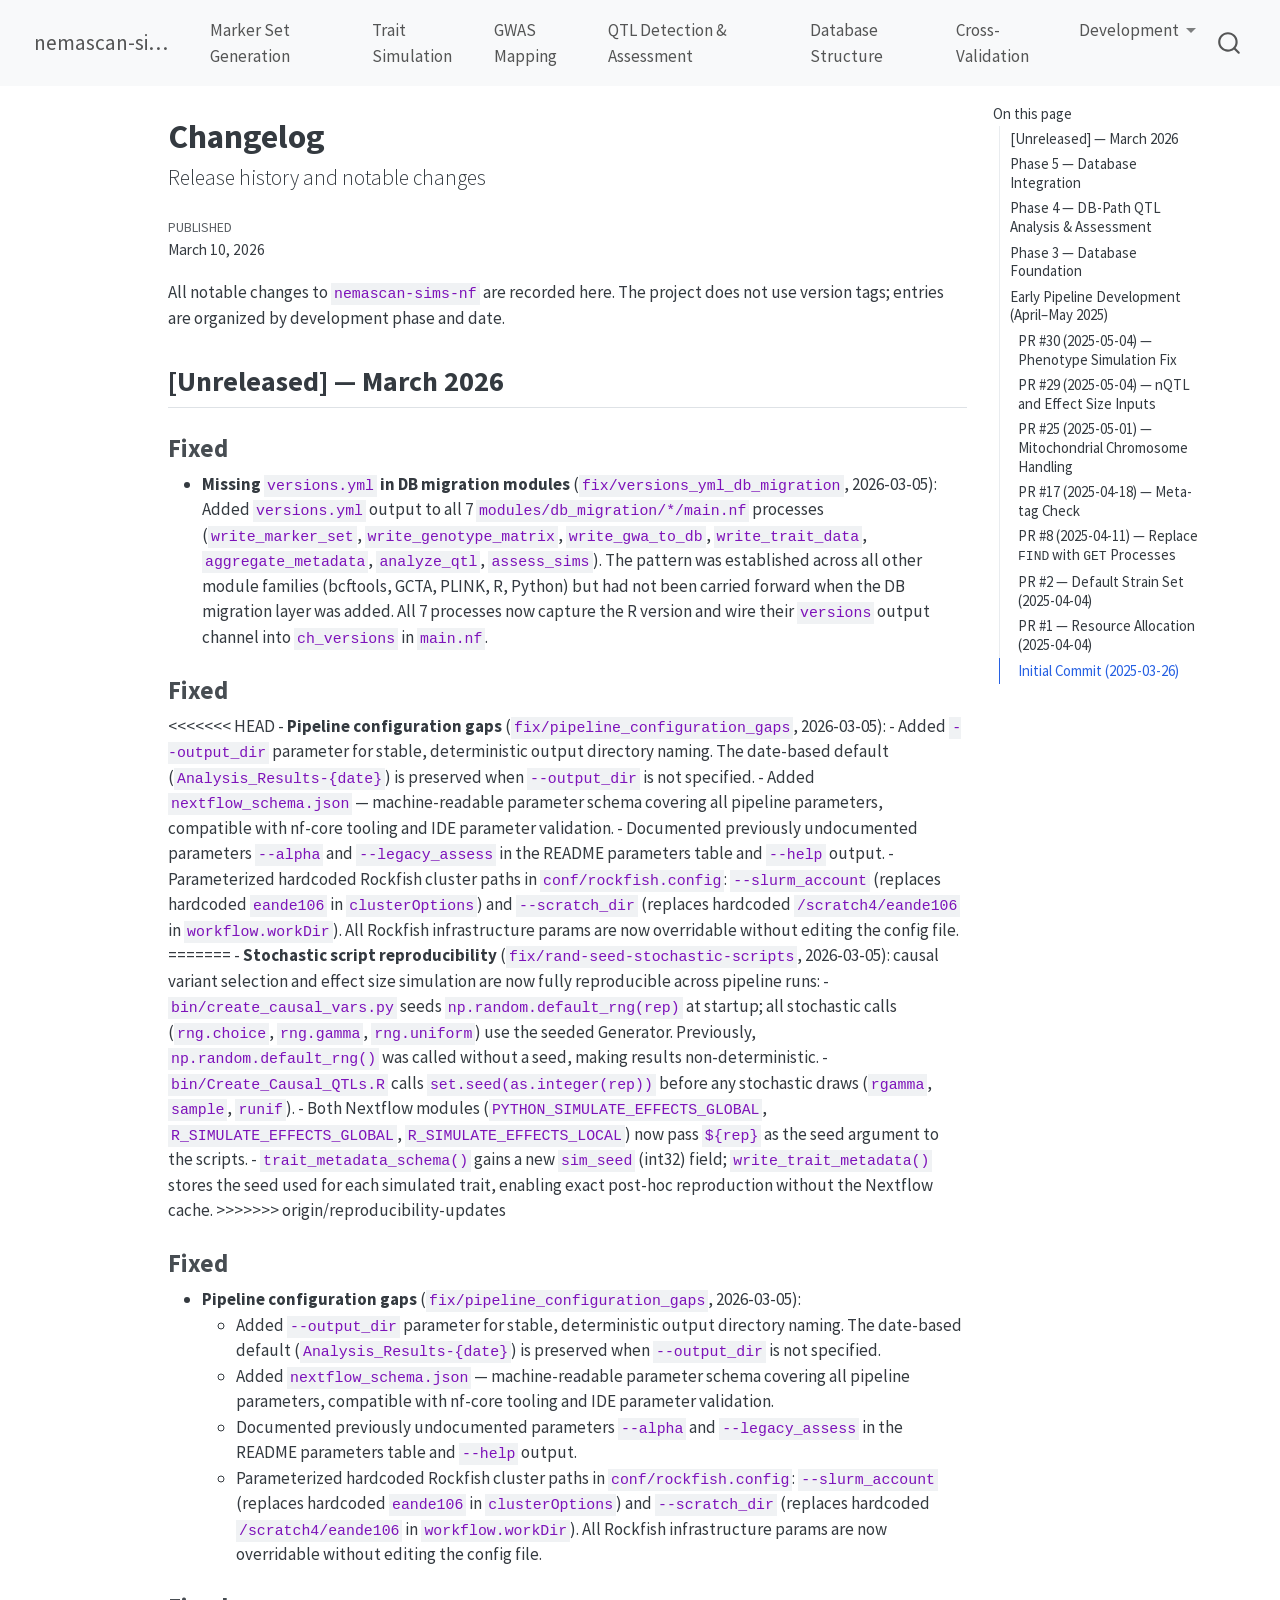
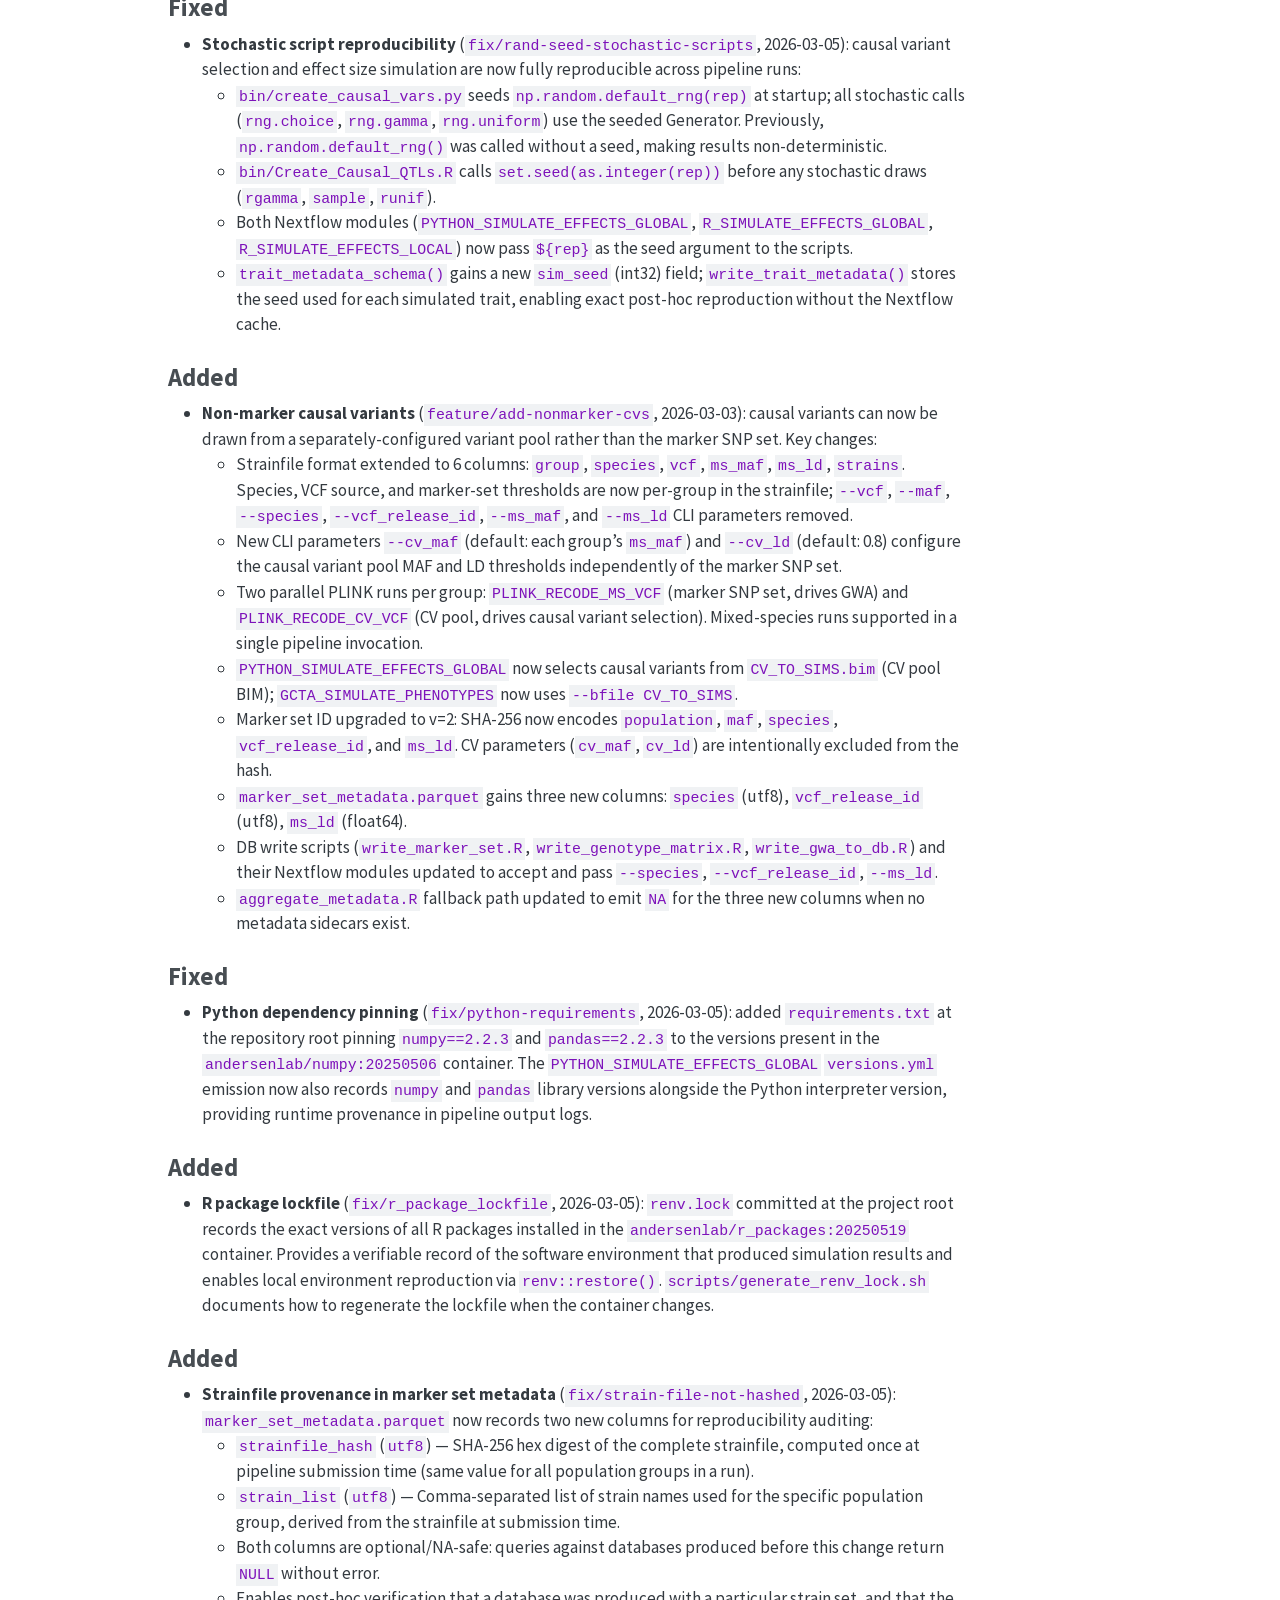
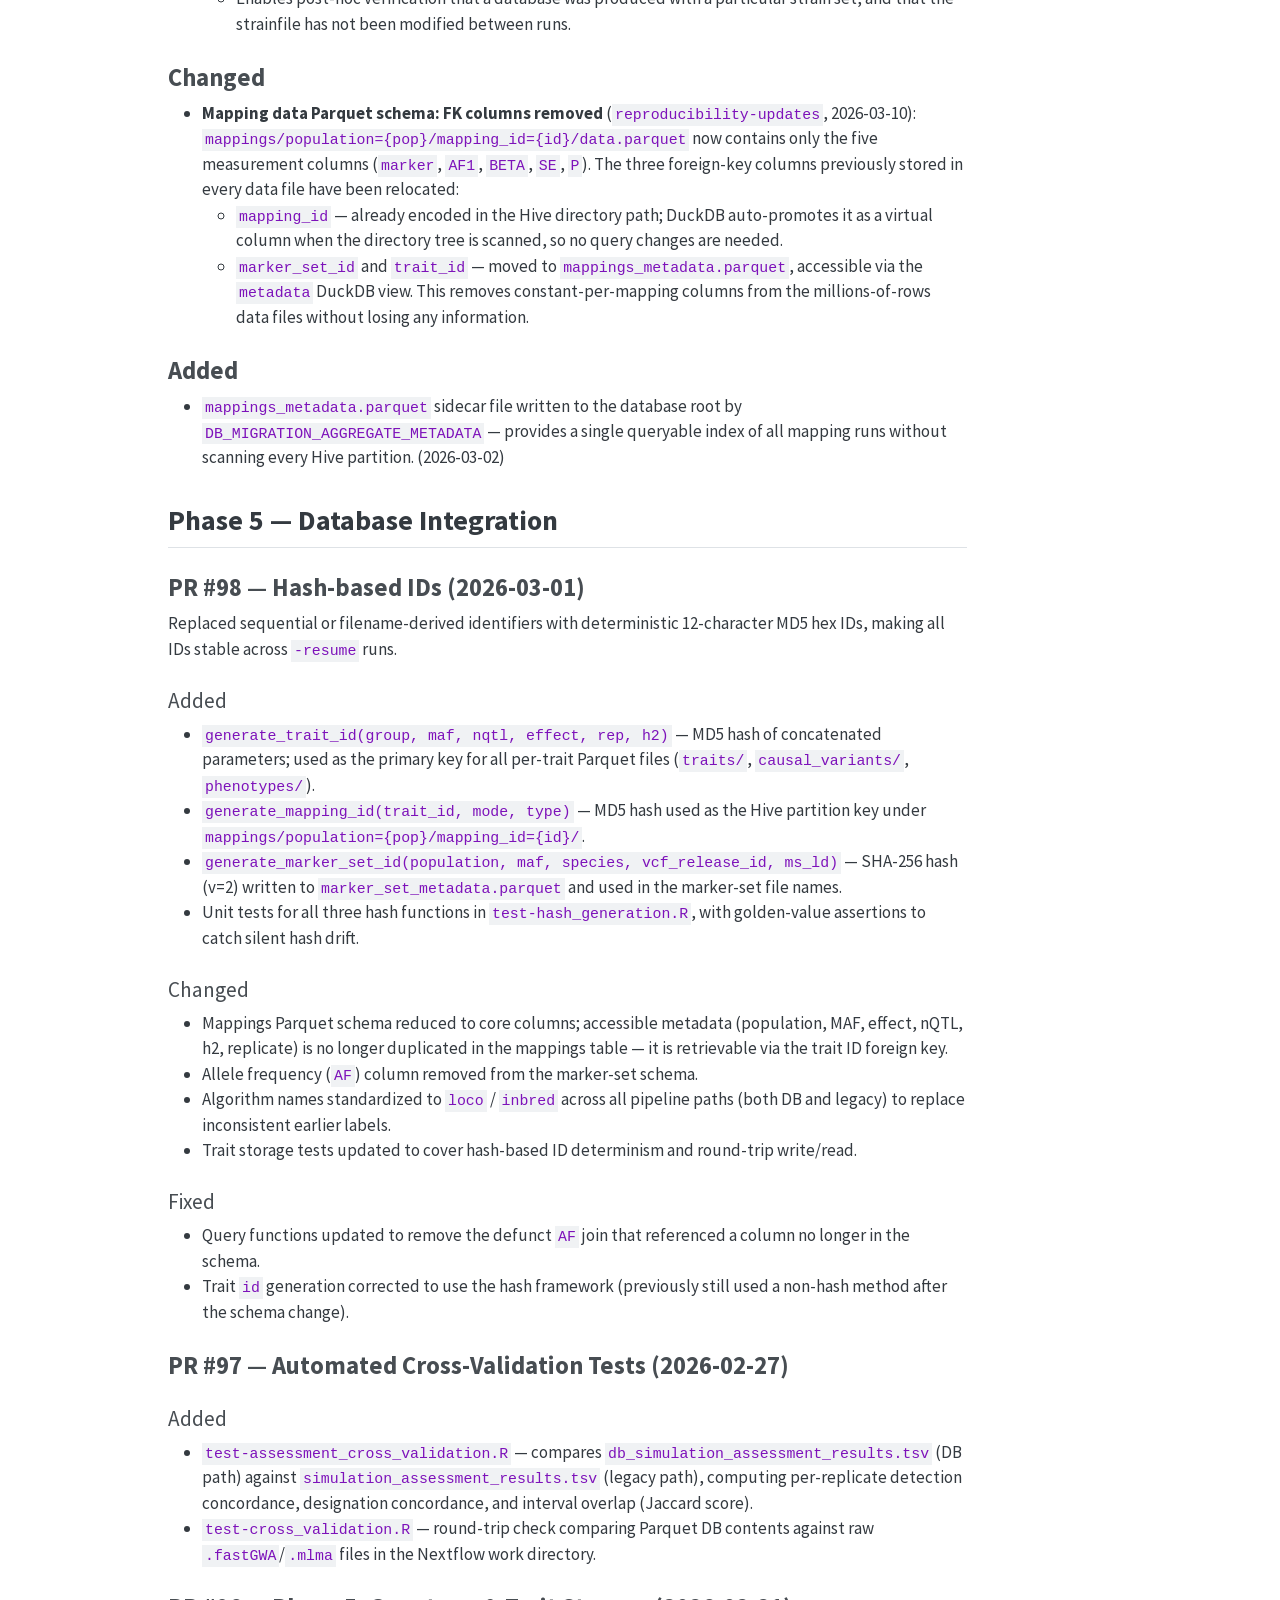
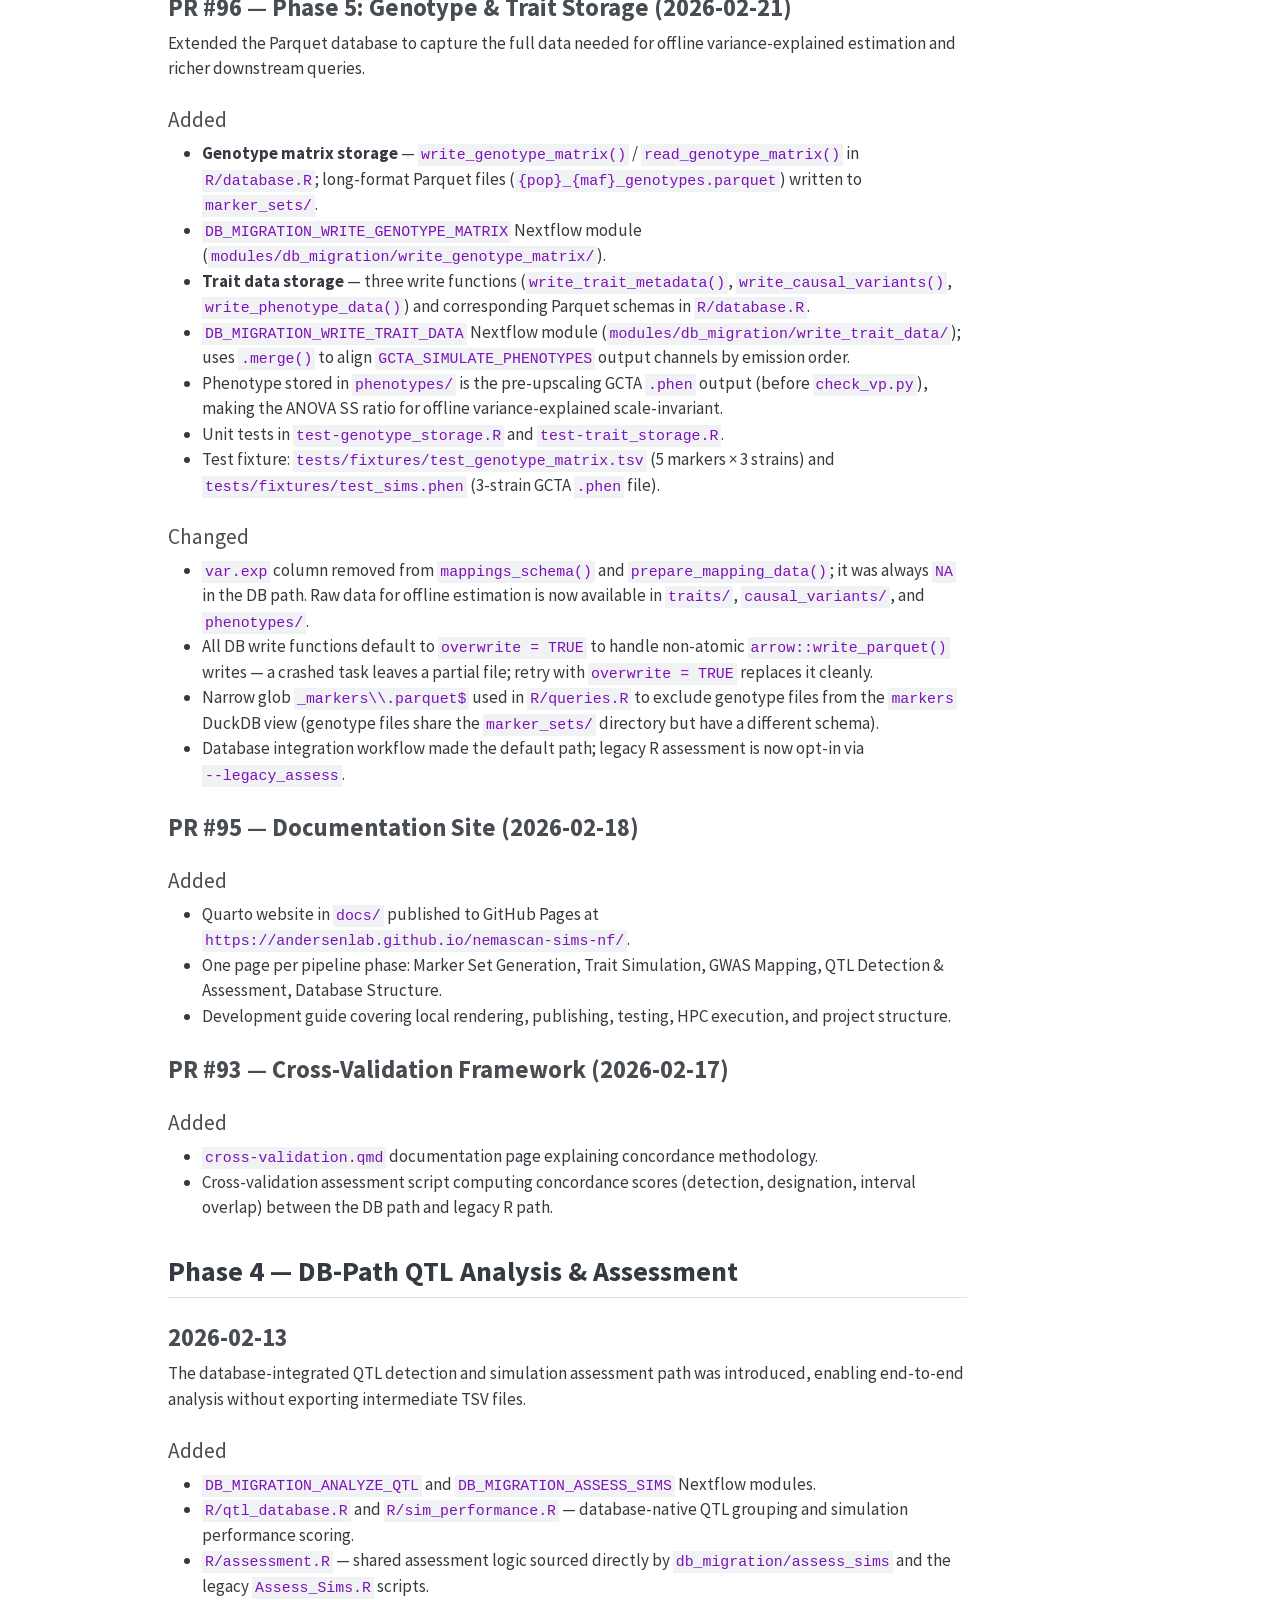
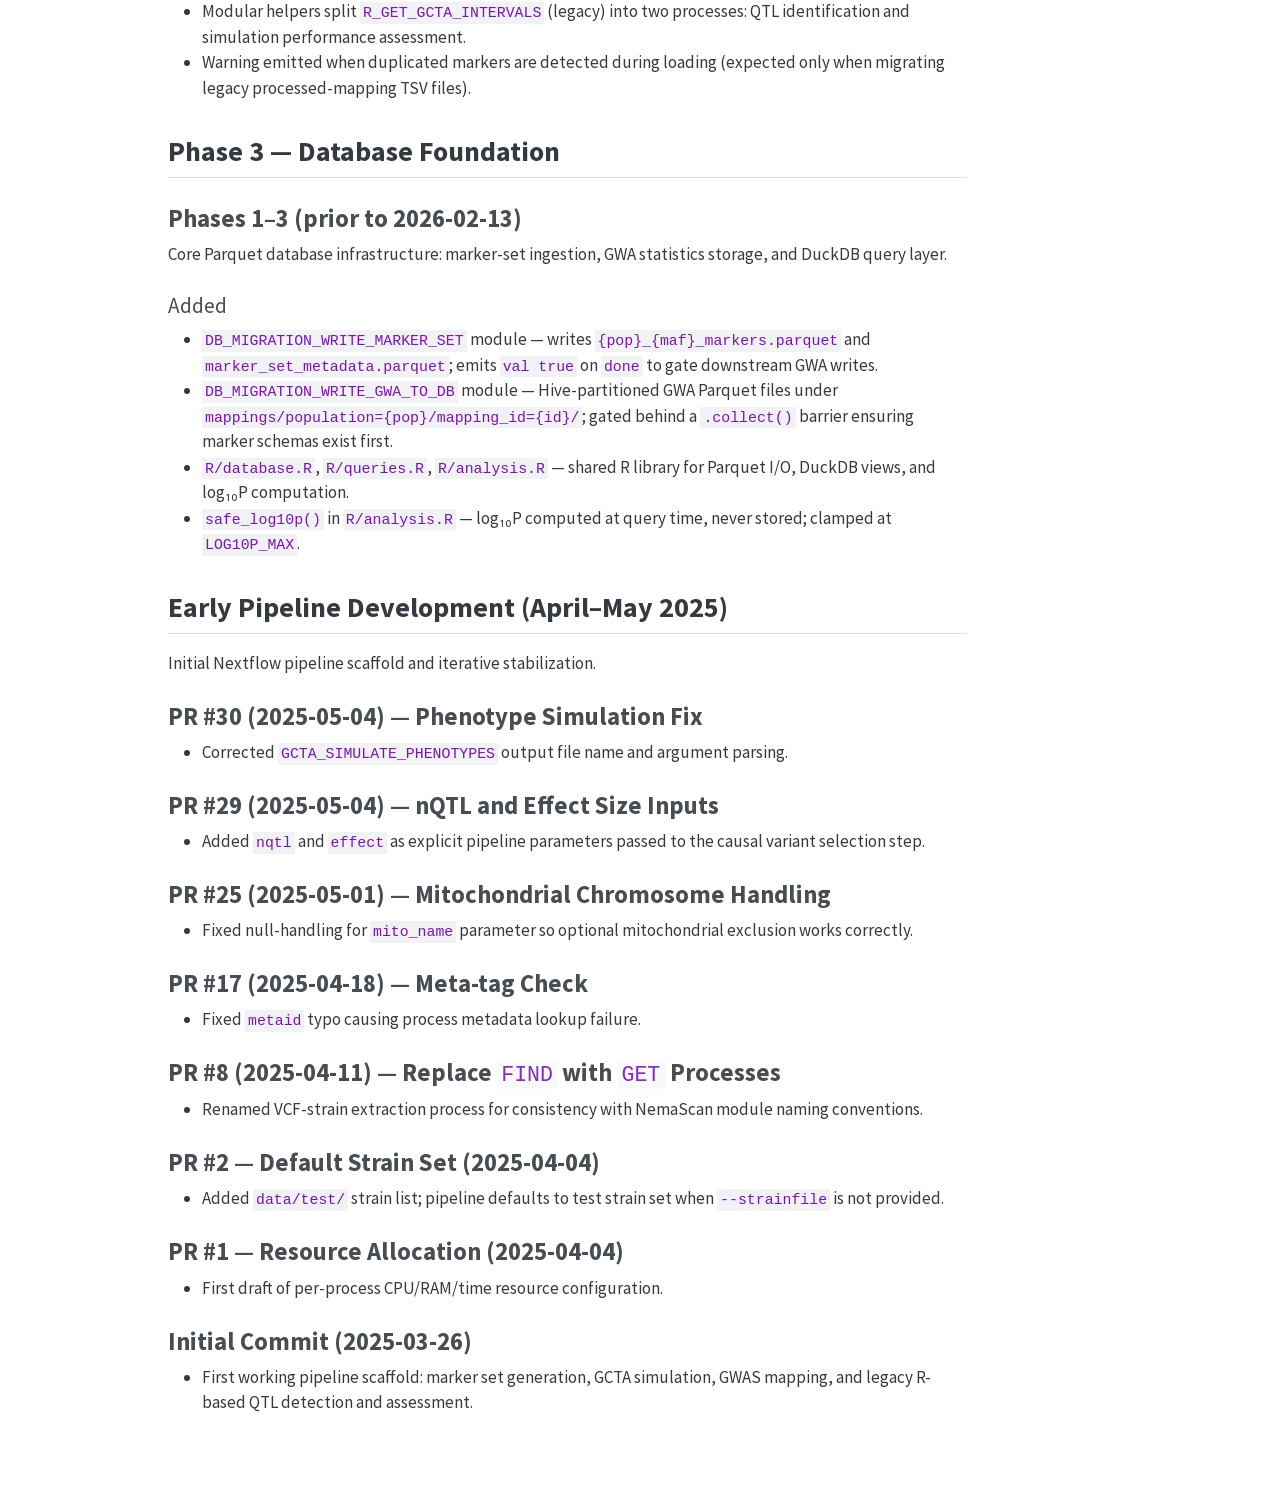
==== changelog.html @ 5d169d02 "Built site for gh-pages" ====
<!DOCTYPE html>
<html xmlns="http://www.w3.org/1999/xhtml" lang="en" xml:lang="en"><head>

<meta charset="utf-8">
<meta name="generator" content="quarto-1.8.23">

<meta name="viewport" content="width=device-width, initial-scale=1.0, user-scalable=yes">

<meta name="dcterms.date" content="2026-03-10">

<title>Changelog – nemascan-sims-nf</title>
<style>
code{white-space: pre-wrap;}
span.smallcaps{font-variant: small-caps;}
div.columns{display: flex; gap: min(4vw, 1.5em);}
div.column{flex: auto; overflow-x: auto;}
div.hanging-indent{margin-left: 1.5em; text-indent: -1.5em;}
ul.task-list{list-style: none;}
ul.task-list li input[type="checkbox"] {
width: 0.8em;
margin: 0 0.8em 0.2em -1em;  vertical-align: middle;
}
</style>


<script>const headroomChanged = new CustomEvent("quarto-hrChanged", {
  detail: {},
  bubbles: true,
  cancelable: false,
  composed: false,
});

const announceDismiss = () => {
  const annEl = window.document.getElementById("quarto-announcement");
  if (annEl) {
    annEl.remove();

    const annId = annEl.getAttribute("data-announcement-id");
    window.localStorage.setItem(`quarto-announce-${annId}`, "true");
  }
};

const announceRegister = () => {
  const annEl = window.document.getElementById("quarto-announcement");
  if (annEl) {
    const annId = annEl.getAttribute("data-announcement-id");
    const isDismissed =
      window.localStorage.getItem(`quarto-announce-${annId}`) || false;
    if (isDismissed) {
      announceDismiss();
      return;
    } else {
      annEl.classList.remove("hidden");
    }

    const actionEl = annEl.querySelector(".quarto-announcement-action");
    if (actionEl) {
      actionEl.addEventListener("click", function (e) {
        e.preventDefault();
        // Hide the bar immediately
        announceDismiss();
      });
    }
  }
};

window.document.addEventListener("DOMContentLoaded", function () {
  let init = false;

  announceRegister();

  // Manage the back to top button, if one is present.
  let lastScrollTop = window.pageYOffset || document.documentElement.scrollTop;
  const scrollDownBuffer = 5;
  const scrollUpBuffer = 35;
  const btn = document.getElementById("quarto-back-to-top");
  const hideBackToTop = () => {
    btn.style.display = "none";
  };
  const showBackToTop = () => {
    btn.style.display = "inline-block";
  };
  if (btn) {
    window.document.addEventListener(
      "scroll",
      function () {
        const currentScrollTop =
          window.pageYOffset || document.documentElement.scrollTop;

        // Shows and hides the button 'intelligently' as the user scrolls
        if (currentScrollTop - scrollDownBuffer > lastScrollTop) {
          hideBackToTop();
          lastScrollTop = currentScrollTop <= 0 ? 0 : currentScrollTop;
        } else if (currentScrollTop < lastScrollTop - scrollUpBuffer) {
          showBackToTop();
          lastScrollTop = currentScrollTop <= 0 ? 0 : currentScrollTop;
        }

        // Show the button at the bottom, hides it at the top
        if (currentScrollTop <= 0) {
          hideBackToTop();
        } else if (
          window.innerHeight + currentScrollTop >=
          document.body.offsetHeight
        ) {
          showBackToTop();
        }
      },
      false
    );
  }

  function throttle(func, wait) {
    var timeout;
    return function () {
      const context = this;
      const args = arguments;
      const later = function () {
        clearTimeout(timeout);
        timeout = null;
        func.apply(context, args);
      };

      if (!timeout) {
        timeout = setTimeout(later, wait);
      }
    };
  }

  function headerOffset() {
    // Set an offset if there is are fixed top navbar
    const headerEl = window.document.querySelector("header.fixed-top");
    if (headerEl) {
      return headerEl.clientHeight;
    } else {
      return 0;
    }
  }

  function footerOffset() {
    const footerEl = window.document.querySelector("footer.footer");
    if (footerEl) {
      return footerEl.clientHeight;
    } else {
      return 0;
    }
  }

  function dashboardOffset() {
    const dashboardNavEl = window.document.getElementById(
      "quarto-dashboard-header"
    );
    if (dashboardNavEl !== null) {
      return dashboardNavEl.clientHeight;
    } else {
      return 0;
    }
  }

  function updateDocumentOffsetWithoutAnimation() {
    updateDocumentOffset(false);
  }

  function updateDocumentOffset(animated) {
    // set body offset
    const topOffset = headerOffset();
    const bodyOffset = topOffset + footerOffset() + dashboardOffset();
    const bodyEl = window.document.body;
    bodyEl.setAttribute("data-bs-offset", topOffset);
    bodyEl.style.paddingTop = topOffset + "px";

    // deal with sidebar offsets
    const sidebars = window.document.querySelectorAll(
      ".sidebar, .headroom-target"
    );
    sidebars.forEach((sidebar) => {
      if (!animated) {
        sidebar.classList.add("notransition");
        // Remove the no transition class after the animation has time to complete
        setTimeout(function () {
          sidebar.classList.remove("notransition");
        }, 201);
      }

      if (window.Headroom && sidebar.classList.contains("sidebar-unpinned")) {
        sidebar.style.top = "0";
        sidebar.style.maxHeight = "100vh";
      } else {
        sidebar.style.top = topOffset + "px";
        sidebar.style.maxHeight = "calc(100vh - " + topOffset + "px)";
      }
    });

    // allow space for footer
    const mainContainer = window.document.querySelector(".quarto-container");
    if (mainContainer) {
      mainContainer.style.minHeight = "calc(100vh - " + bodyOffset + "px)";
    }

    // link offset
    let linkStyle = window.document.querySelector("#quarto-target-style");
    if (!linkStyle) {
      linkStyle = window.document.createElement("style");
      linkStyle.setAttribute("id", "quarto-target-style");
      window.document.head.appendChild(linkStyle);
    }
    while (linkStyle.firstChild) {
      linkStyle.removeChild(linkStyle.firstChild);
    }
    if (topOffset > 0) {
      linkStyle.appendChild(
        window.document.createTextNode(`
      section:target::before {
        content: "";
        display: block;
        height: ${topOffset}px;
        margin: -${topOffset}px 0 0;
      }`)
      );
    }
    if (init) {
      window.dispatchEvent(headroomChanged);
    }
    init = true;
  }

  // initialize headroom
  var header = window.document.querySelector("#quarto-header");
  if (header && window.Headroom) {
    const headroom = new window.Headroom(header, {
      tolerance: 5,
      onPin: function () {
        const sidebars = window.document.querySelectorAll(
          ".sidebar, .headroom-target"
        );
        sidebars.forEach((sidebar) => {
          sidebar.classList.remove("sidebar-unpinned");
        });
        updateDocumentOffset();
      },
      onUnpin: function () {
        const sidebars = window.document.querySelectorAll(
          ".sidebar, .headroom-target"
        );
        sidebars.forEach((sidebar) => {
          sidebar.classList.add("sidebar-unpinned");
        });
        updateDocumentOffset();
      },
    });
    headroom.init();

    let frozen = false;
    window.quartoToggleHeadroom = function () {
      if (frozen) {
        headroom.unfreeze();
        frozen = false;
      } else {
        headroom.freeze();
        frozen = true;
      }
    };
  }

  window.addEventListener(
    "hashchange",
    function (e) {
      if (
        getComputedStyle(document.documentElement).scrollBehavior !== "smooth"
      ) {
        window.scrollTo(0, window.pageYOffset - headerOffset());
      }
    },
    false
  );

  // Observe size changed for the header
  const headerEl = window.document.querySelector("header.fixed-top");
  if (headerEl && window.ResizeObserver) {
    const observer = new window.ResizeObserver(() => {
      setTimeout(updateDocumentOffsetWithoutAnimation, 0);
    });
    observer.observe(headerEl, {
      attributes: true,
      childList: true,
      characterData: true,
    });
  } else {
    window.addEventListener(
      "resize",
      throttle(updateDocumentOffsetWithoutAnimation, 50)
    );
  }
  setTimeout(updateDocumentOffsetWithoutAnimation, 250);

  // fixup index.html links if we aren't on the filesystem
  if (window.location.protocol !== "file:") {
    const links = window.document.querySelectorAll("a");
    for (let i = 0; i < links.length; i++) {
      if (links[i].href) {
        links[i].dataset.originalHref = links[i].href;
        links[i].href = links[i].href.replace(/\/index\.html/, "/");
      }
    }

    // Fixup any sharing links that require urls
    // Append url to any sharing urls
    const sharingLinks = window.document.querySelectorAll(
      "a.sidebar-tools-main-item, a.quarto-navigation-tool, a.quarto-navbar-tools, a.quarto-navbar-tools-item"
    );
    for (let i = 0; i < sharingLinks.length; i++) {
      const sharingLink = sharingLinks[i];
      const href = sharingLink.getAttribute("href");
      if (href) {
        sharingLink.setAttribute(
          "href",
          href.replace("|url|", window.location.href)
        );
      }
    }

    // Scroll the active navigation item into view, if necessary
    const navSidebar = window.document.querySelector("nav#quarto-sidebar");
    if (navSidebar) {
      // Find the active item
      const activeItem = navSidebar.querySelector("li.sidebar-item a.active");
      if (activeItem) {
        // Wait for the scroll height and height to resolve by observing size changes on the
        // nav element that is scrollable
        const resizeObserver = new ResizeObserver((_entries) => {
          // The bottom of the element
          const elBottom = activeItem.offsetTop;
          const viewBottom = navSidebar.scrollTop + navSidebar.clientHeight;

          // The element height and scroll height are the same, then we are still loading
          if (viewBottom !== navSidebar.scrollHeight) {
            // Determine if the item isn't visible and scroll to it
            if (elBottom >= viewBottom) {
              navSidebar.scrollTop = elBottom;
            }

            // stop observing now since we've completed the scroll
            resizeObserver.unobserve(navSidebar);
          }
        });
        resizeObserver.observe(navSidebar);
      }
    }
  }
});
</script>
<script>/*!
 * headroom.js v0.12.0 - Give your page some headroom. Hide your header until you need it
 * Copyright (c) 2020 Nick Williams - http://wicky.nillia.ms/headroom.js
 * License: MIT
 */

!function(t,n){"object"==typeof exports&&"undefined"!=typeof module?module.exports=n():"function"==typeof define&&define.amd?define(n):(t=t||self).Headroom=n()}(this,function(){"use strict";function t(){return"undefined"!=typeof window}function d(t){return function(t){return t&&t.document&&function(t){return 9===t.nodeType}(t.document)}(t)?function(t){var n=t.document,o=n.body,s=n.documentElement;return{scrollHeight:function(){return Math.max(o.scrollHeight,s.scrollHeight,o.offsetHeight,s.offsetHeight,o.clientHeight,s.clientHeight)},height:function(){return t.innerHeight||s.clientHeight||o.clientHeight},scrollY:function(){return void 0!==t.pageYOffset?t.pageYOffset:(s||o.parentNode||o).scrollTop}}}(t):function(t){return{scrollHeight:function(){return Math.max(t.scrollHeight,t.offsetHeight,t.clientHeight)},height:function(){return Math.max(t.offsetHeight,t.clientHeight)},scrollY:function(){return t.scrollTop}}}(t)}function n(t,s,e){var n,o=function(){var n=!1;try{var t={get passive(){n=!0}};window.addEventListener("test",t,t),window.removeEventListener("test",t,t)}catch(t){n=!1}return n}(),i=!1,r=d(t),l=r.scrollY(),a={};function c(){var t=Math.round(r.scrollY()),n=r.height(),o=r.scrollHeight();a.scrollY=t,a.lastScrollY=l,a.direction=l<t?"down":"up",a.distance=Math.abs(t-l),a.isOutOfBounds=t<0||o<t+n,a.top=t<=s.offset[a.direction],a.bottom=o<=t+n,a.toleranceExceeded=a.distance>s.tolerance[a.direction],e(a),l=t,i=!1}function h(){i||(i=!0,n=requestAnimationFrame(c))}var u=!!o&&{passive:!0,capture:!1};return t.addEventListener("scroll",h,u),c(),{destroy:function(){cancelAnimationFrame(n),t.removeEventListener("scroll",h,u)}}}function o(t){return t===Object(t)?t:{down:t,up:t}}function s(t,n){n=n||{},Object.assign(this,s.options,n),this.classes=Object.assign({},s.options.classes,n.classes),this.elem=t,this.tolerance=o(this.tolerance),this.offset=o(this.offset),this.initialised=!1,this.frozen=!1}return s.prototype={constructor:s,init:function(){return s.cutsTheMustard&&!this.initialised&&(this.addClass("initial"),this.initialised=!0,setTimeout(function(t){t.scrollTracker=n(t.scroller,{offset:t.offset,tolerance:t.tolerance},t.update.bind(t))},100,this)),this},destroy:function(){this.initialised=!1,Object.keys(this.classes).forEach(this.removeClass,this),this.scrollTracker.destroy()},unpin:function(){!this.hasClass("pinned")&&this.hasClass("unpinned")||(this.addClass("unpinned"),this.removeClass("pinned"),this.onUnpin&&this.onUnpin.call(this))},pin:function(){this.hasClass("unpinned")&&(this.addClass("pinned"),this.removeClass("unpinned"),this.onPin&&this.onPin.call(this))},freeze:function(){this.frozen=!0,this.addClass("frozen")},unfreeze:function(){this.frozen=!1,this.removeClass("frozen")},top:function(){this.hasClass("top")||(this.addClass("top"),this.removeClass("notTop"),this.onTop&&this.onTop.call(this))},notTop:function(){this.hasClass("notTop")||(this.addClass("notTop"),this.removeClass("top"),this.onNotTop&&this.onNotTop.call(this))},bottom:function(){this.hasClass("bottom")||(this.addClass("bottom"),this.removeClass("notBottom"),this.onBottom&&this.onBottom.call(this))},notBottom:function(){this.hasClass("notBottom")||(this.addClass("notBottom"),this.removeClass("bottom"),this.onNotBottom&&this.onNotBottom.call(this))},shouldUnpin:function(t){return"down"===t.direction&&!t.top&&t.toleranceExceeded},shouldPin:function(t){return"up"===t.direction&&t.toleranceExceeded||t.top},addClass:function(t){this.elem.classList.add.apply(this.elem.classList,this.classes[t].split(" "))},removeClass:function(t){this.elem.classList.remove.apply(this.elem.classList,this.classes[t].split(" "))},hasClass:function(t){return this.classes[t].split(" ").every(function(t){return this.classList.contains(t)},this.elem)},update:function(t){t.isOutOfBounds||!0!==this.frozen&&(t.top?this.top():this.notTop(),t.bottom?this.bottom():this.notBottom(),this.shouldUnpin(t)?this.unpin():this.shouldPin(t)&&this.pin())}},s.options={tolerance:{up:0,down:0},offset:0,scroller:t()?window:null,classes:{frozen:"headroom--frozen",pinned:"headroom--pinned",unpinned:"headroom--unpinned",top:"headroom--top",notTop:"headroom--not-top",bottom:"headroom--bottom",notBottom:"headroom--not-bottom",initial:"headroom"}},s.cutsTheMustard=!!(t()&&function(){}.bind&&"classList"in document.documentElement&&Object.assign&&Object.keys&&requestAnimationFrame),s});
</script>
<script>/*!
 * clipboard.js v2.0.11
 * https://clipboardjs.com/
 *
 * Licensed MIT © Zeno Rocha
 */
!function(t,e){"object"==typeof exports&&"object"==typeof module?module.exports=e():"function"==typeof define&&define.amd?define([],e):"object"==typeof exports?exports.ClipboardJS=e():t.ClipboardJS=e()}(this,function(){return n={686:function(t,e,n){"use strict";n.d(e,{default:function(){return b}});var e=n(279),i=n.n(e),e=n(370),u=n.n(e),e=n(817),r=n.n(e);function c(t){try{return document.execCommand(t)}catch(t){return}}var a=function(t){t=r()(t);return c("cut"),t};function o(t,e){var n,o,t=(n=t,o="rtl"===document.documentElement.getAttribute("dir"),(t=document.createElement("textarea")).style.fontSize="12pt",t.style.border="0",t.style.padding="0",t.style.margin="0",t.style.position="absolute",t.style[o?"right":"left"]="-9999px",o=window.pageYOffset||document.documentElement.scrollTop,t.style.top="".concat(o,"px"),t.setAttribute("readonly",""),t.value=n,t);return e.container.appendChild(t),e=r()(t),c("copy"),t.remove(),e}var f=function(t){var e=1<arguments.length&&void 0!==arguments[1]?arguments[1]:{container:document.body},n="";return"string"==typeof t?n=o(t,e):t instanceof HTMLInputElement&&!["text","search","url","tel","password"].includes(null==t?void 0:t.type)?n=o(t.value,e):(n=r()(t),c("copy")),n};function l(t){return(l="function"==typeof Symbol&&"symbol"==typeof Symbol.iterator?function(t){return typeof t}:function(t){return t&&"function"==typeof Symbol&&t.constructor===Symbol&&t!==Symbol.prototype?"symbol":typeof t})(t)}var s=function(){var t=0<arguments.length&&void 0!==arguments[0]?arguments[0]:{},e=t.action,n=void 0===e?"copy":e,o=t.container,e=t.target,t=t.text;if("copy"!==n&&"cut"!==n)throw new Error('Invalid "action" value, use either "copy" or "cut"');if(void 0!==e){if(!e||"object"!==l(e)||1!==e.nodeType)throw new Error('Invalid "target" value, use a valid Element');if("copy"===n&&e.hasAttribute("disabled"))throw new Error('Invalid "target" attribute. Please use "readonly" instead of "disabled" attribute');if("cut"===n&&(e.hasAttribute("readonly")||e.hasAttribute("disabled")))throw new Error('Invalid "target" attribute. You can\'t cut text from elements with "readonly" or "disabled" attributes')}return t?f(t,{container:o}):e?"cut"===n?a(e):f(e,{container:o}):void 0};function p(t){return(p="function"==typeof Symbol&&"symbol"==typeof Symbol.iterator?function(t){return typeof t}:function(t){return t&&"function"==typeof Symbol&&t.constructor===Symbol&&t!==Symbol.prototype?"symbol":typeof t})(t)}function d(t,e){for(var n=0;n<e.length;n++){var o=e[n];o.enumerable=o.enumerable||!1,o.configurable=!0,"value"in o&&(o.writable=!0),Object.defineProperty(t,o.key,o)}}function y(t,e){return(y=Object.setPrototypeOf||function(t,e){return t.__proto__=e,t})(t,e)}function h(n){var o=function(){if("undefined"==typeof Reflect||!Reflect.construct)return!1;if(Reflect.construct.sham)return!1;if("function"==typeof Proxy)return!0;try{return Date.prototype.toString.call(Reflect.construct(Date,[],function(){})),!0}catch(t){return!1}}();return function(){var t,e=v(n);return t=o?(t=v(this).constructor,Reflect.construct(e,arguments,t)):e.apply(this,arguments),e=this,!(t=t)||"object"!==p(t)&&"function"!=typeof t?function(t){if(void 0!==t)return t;throw new ReferenceError("this hasn't been initialised - super() hasn't been called")}(e):t}}function v(t){return(v=Object.setPrototypeOf?Object.getPrototypeOf:function(t){return t.__proto__||Object.getPrototypeOf(t)})(t)}function m(t,e){t="data-clipboard-".concat(t);if(e.hasAttribute(t))return e.getAttribute(t)}var b=function(){!function(t,e){if("function"!=typeof e&&null!==e)throw new TypeError("Super expression must either be null or a function");t.prototype=Object.create(e&&e.prototype,{constructor:{value:t,writable:!0,configurable:!0}}),e&&y(t,e)}(r,i());var t,e,n,o=h(r);function r(t,e){var n;return function(t){if(!(t instanceof r))throw new TypeError("Cannot call a class as a function")}(this),(n=o.call(this)).resolveOptions(e),n.listenClick(t),n}return t=r,n=[{key:"copy",value:function(t){var e=1<arguments.length&&void 0!==arguments[1]?arguments[1]:{container:document.body};return f(t,e)}},{key:"cut",value:function(t){return a(t)}},{key:"isSupported",value:function(){var t=0<arguments.length&&void 0!==arguments[0]?arguments[0]:["copy","cut"],t="string"==typeof t?[t]:t,e=!!document.queryCommandSupported;return t.forEach(function(t){e=e&&!!document.queryCommandSupported(t)}),e}}],(e=[{key:"resolveOptions",value:function(){var t=0<arguments.length&&void 0!==arguments[0]?arguments[0]:{};this.action="function"==typeof t.action?t.action:this.defaultAction,this.target="function"==typeof t.target?t.target:this.defaultTarget,this.text="function"==typeof t.text?t.text:this.defaultText,this.container="object"===p(t.container)?t.container:document.body}},{key:"listenClick",value:function(t){var e=this;this.listener=u()(t,"click",function(t){return e.onClick(t)})}},{key:"onClick",value:function(t){var e=t.delegateTarget||t.currentTarget,n=this.action(e)||"copy",t=s({action:n,container:this.container,target:this.target(e),text:this.text(e)});this.emit(t?"success":"error",{action:n,text:t,trigger:e,clearSelection:function(){e&&e.focus(),window.getSelection().removeAllRanges()}})}},{key:"defaultAction",value:function(t){return m("action",t)}},{key:"defaultTarget",value:function(t){t=m("target",t);if(t)return document.querySelector(t)}},{key:"defaultText",value:function(t){return m("text",t)}},{key:"destroy",value:function(){this.listener.destroy()}}])&&d(t.prototype,e),n&&d(t,n),r}()},828:function(t){var e;"undefined"==typeof Element||Element.prototype.matches||((e=Element.prototype).matches=e.matchesSelector||e.mozMatchesSelector||e.msMatchesSelector||e.oMatchesSelector||e.webkitMatchesSelector),t.exports=function(t,e){for(;t&&9!==t.nodeType;){if("function"==typeof t.matches&&t.matches(e))return t;t=t.parentNode}}},438:function(t,e,n){var u=n(828);function i(t,e,n,o,r){var i=function(e,n,t,o){return function(t){t.delegateTarget=u(t.target,n),t.delegateTarget&&o.call(e,t)}}.apply(this,arguments);return t.addEventListener(n,i,r),{destroy:function(){t.removeEventListener(n,i,r)}}}t.exports=function(t,e,n,o,r){return"function"==typeof t.addEventListener?i.apply(null,arguments):"function"==typeof n?i.bind(null,document).apply(null,arguments):("string"==typeof t&&(t=document.querySelectorAll(t)),Array.prototype.map.call(t,function(t){return i(t,e,n,o,r)}))}},879:function(t,n){n.node=function(t){return void 0!==t&&t instanceof HTMLElement&&1===t.nodeType},n.nodeList=function(t){var e=Object.prototype.toString.call(t);return void 0!==t&&("[object NodeList]"===e||"[object HTMLCollection]"===e)&&"length"in t&&(0===t.length||n.node(t[0]))},n.string=function(t){return"string"==typeof t||t instanceof String},n.fn=function(t){return"[object Function]"===Object.prototype.toString.call(t)}},370:function(t,e,n){var f=n(879),l=n(438);t.exports=function(t,e,n){if(!t&&!e&&!n)throw new Error("Missing required arguments");if(!f.string(e))throw new TypeError("Second argument must be a String");if(!f.fn(n))throw new TypeError("Third argument must be a Function");if(f.node(t))return c=e,a=n,(u=t).addEventListener(c,a),{destroy:function(){u.removeEventListener(c,a)}};if(f.nodeList(t))return o=t,r=e,i=n,Array.prototype.forEach.call(o,function(t){t.addEventListener(r,i)}),{destroy:function(){Array.prototype.forEach.call(o,function(t){t.removeEventListener(r,i)})}};if(f.string(t))return t=t,e=e,n=n,l(document.body,t,e,n);throw new TypeError("First argument must be a String, HTMLElement, HTMLCollection, or NodeList");var o,r,i,u,c,a}},817:function(t){t.exports=function(t){var e,n="SELECT"===t.nodeName?(t.focus(),t.value):"INPUT"===t.nodeName||"TEXTAREA"===t.nodeName?((e=t.hasAttribute("readonly"))||t.setAttribute("readonly",""),t.select(),t.setSelectionRange(0,t.value.length),e||t.removeAttribute("readonly"),t.value):(t.hasAttribute("contenteditable")&&t.focus(),n=window.getSelection(),(e=document.createRange()).selectNodeContents(t),n.removeAllRanges(),n.addRange(e),n.toString());return n}},279:function(t){function e(){}e.prototype={on:function(t,e,n){var o=this.e||(this.e={});return(o[t]||(o[t]=[])).push({fn:e,ctx:n}),this},once:function(t,e,n){var o=this;function r(){o.off(t,r),e.apply(n,arguments)}return r._=e,this.on(t,r,n)},emit:function(t){for(var e=[].slice.call(arguments,1),n=((this.e||(this.e={}))[t]||[]).slice(),o=0,r=n.length;o<r;o++)n[o].fn.apply(n[o].ctx,e);return this},off:function(t,e){var n=this.e||(this.e={}),o=n[t],r=[];if(o&&e)for(var i=0,u=o.length;i<u;i++)o[i].fn!==e&&o[i].fn._!==e&&r.push(o[i]);return r.length?n[t]=r:delete n[t],this}},t.exports=e,t.exports.TinyEmitter=e}},r={},o.n=function(t){var e=t&&t.__esModule?function(){return t.default}:function(){return t};return o.d(e,{a:e}),e},o.d=function(t,e){for(var n in e)o.o(e,n)&&!o.o(t,n)&&Object.defineProperty(t,n,{enumerable:!0,get:e[n]})},o.o=function(t,e){return Object.prototype.hasOwnProperty.call(t,e)},o(686).default;function o(t){if(r[t])return r[t].exports;var e=r[t]={exports:{}};return n[t](e,e.exports,o),e.exports}var n,r});</script>
<script>/*! @algolia/autocomplete-js 1.19.1 | MIT License | © Algolia, Inc. and contributors | https://github.com/algolia/autocomplete */
!function(e,t){"object"==typeof exports&&"undefined"!=typeof module?t(exports):"function"==typeof define&&define.amd?define(["exports"],t):t((e="undefined"!=typeof globalThis?globalThis:e||self)["@algolia/autocomplete-js"]={})}(this,(function(e){"use strict";function t(e,t){var n=Object.keys(e);if(Object.getOwnPropertySymbols){var r=Object.getOwnPropertySymbols(e);t&&(r=r.filter((function(t){return Object.getOwnPropertyDescriptor(e,t).enumerable}))),n.push.apply(n,r)}return n}function n(e){for(var n=1;n<arguments.length;n++){var r=null!=arguments[n]?arguments[n]:{};n%2?t(Object(r),!0).forEach((function(t){o(e,t,r[t])})):Object.getOwnPropertyDescriptors?Object.defineProperties(e,Object.getOwnPropertyDescriptors(r)):t(Object(r)).forEach((function(t){Object.defineProperty(e,t,Object.getOwnPropertyDescriptor(r,t))}))}return e}function r(e){return r="function"==typeof Symbol&&"symbol"==typeof Symbol.iterator?function(e){return typeof e}:function(e){return e&&"function"==typeof Symbol&&e.constructor===Symbol&&e!==Symbol.prototype?"symbol":typeof e},r(e)}function o(e,t,n){return(t=function(e){var t=function(e,t){if("object"!=typeof e||null===e)return e;var n=e[Symbol.toPrimitive];if(void 0!==n){var r=n.call(e,t||"default");if("object"!=typeof r)return r;throw new TypeError("@@toPrimitive must return a primitive value.")}return("string"===t?String:Number)(e)}(e,"string");return"symbol"==typeof t?t:String(t)}(t))in e?Object.defineProperty(e,t,{value:n,enumerable:!0,configurable:!0,writable:!0}):e[t]=n,e}function i(){return i=Object.assign?Object.assign.bind():function(e){for(var t=1;t<arguments.length;t++){var n=arguments[t];for(var r in n)Object.prototype.hasOwnProperty.call(n,r)&&(e[r]=n[r])}return e},i.apply(this,arguments)}function u(e,t){if(null==e)return{};var n,r,o=function(e,t){if(null==e)return{};var n,r,o={},i=Object.keys(e);for(r=0;r<i.length;r++)n=i[r],t.indexOf(n)>=0||(o[n]=e[n]);return o}(e,t);if(Object.getOwnPropertySymbols){var i=Object.getOwnPropertySymbols(e);for(r=0;r<i.length;r++)n=i[r],t.indexOf(n)>=0||Object.prototype.propertyIsEnumerable.call(e,n)&&(o[n]=e[n])}return o}function a(e,t){return function(e){if(Array.isArray(e))return e}(e)||function(e,t){var n=null==e?null:"undefined"!=typeof Symbol&&e[Symbol.iterator]||e["@@iterator"];if(null!=n){var r,o,i,u,a=[],l=!0,c=!1;try{if(i=(n=n.call(e)).next,0===t){if(Object(n)!==n)return;l=!1}else for(;!(l=(r=i.call(n)).done)&&(a.push(r.value),a.length!==t);l=!0);}catch(e){c=!0,o=e}finally{try{if(!l&&null!=n.return&&(u=n.return(),Object(u)!==u))return}finally{if(c)throw o}}return a}}(e,t)||c(e,t)||function(){throw new TypeError("Invalid attempt to destructure non-iterable instance.\nIn order to be iterable, non-array objects must have a [Symbol.iterator]() method.")}()}function l(e){return function(e){if(Array.isArray(e))return s(e)}(e)||function(e){if("undefined"!=typeof Symbol&&null!=e[Symbol.iterator]||null!=e["@@iterator"])return Array.from(e)}(e)||c(e)||function(){throw new TypeError("Invalid attempt to spread non-iterable instance.\nIn order to be iterable, non-array objects must have a [Symbol.iterator]() method.")}()}function c(e,t){if(e){if("string"==typeof e)return s(e,t);var n=Object.prototype.toString.call(e).slice(8,-1);return"Object"===n&&e.constructor&&(n=e.constructor.name),"Map"===n||"Set"===n?Array.from(e):"Arguments"===n||/^(?:Ui|I)nt(?:8|16|32)(?:Clamped)?Array$/.test(n)?s(e,t):void 0}}function s(e,t){(null==t||t>e.length)&&(t=e.length);for(var n=0,r=new Array(t);n<t;n++)r[n]=e[n];return r}function f(e){return{current:e}}function p(e,t){var n=void 0;return function(){for(var r=arguments.length,o=new Array(r),i=0;i<r;i++)o[i]=arguments[i];n&&clearTimeout(n),n=setTimeout((function(){return e.apply(void 0,o)}),t)}}function m(e){return e.reduce((function(e,t){return e.concat(t)}),[])}var v=0;function d(){return"autocomplete-".concat(v++)}function y(e,t){return t.reduce((function(e,t){return e&&e[t]}),e)}function b(e){return 0===e.collections.length?0:e.collections.reduce((function(e,t){return e+t.items.length}),0)}function g(e){return e!==Object(e)}function h(e,t){if(e===t)return!0;if(g(e)||g(t)||"function"==typeof e||"function"==typeof t)return e===t;if(Object.keys(e).length!==Object.keys(t).length)return!1;for(var n=0,r=Object.keys(e);n<r.length;n++){var o=r[n];if(!(o in t))return!1;if(!h(e[o],t[o]))return!1}return!0}var _=function(){};var O="1.19.1",S=[{segment:"autocomplete-core",version:O}];function j(e){var t=e.item,n=e.items,r=void 0===n?[]:n;return{index:t.__autocomplete_indexName,items:[t],positions:[1+r.findIndex((function(e){return e.objectID===t.objectID}))],queryID:t.__autocomplete_queryID,algoliaSource:["autocomplete"]}}function P(e,t){return function(e){if(Array.isArray(e))return e}(e)||function(e,t){var n=null==e?null:"undefined"!=typeof Symbol&&e[Symbol.iterator]||e["@@iterator"];if(null!=n){var r,o,i,u,a=[],l=!0,c=!1;try{if(i=(n=n.call(e)).next,0===t){if(Object(n)!==n)return;l=!1}else for(;!(l=(r=i.call(n)).done)&&(a.push(r.value),a.length!==t);l=!0);}catch(e){c=!0,o=e}finally{try{if(!l&&null!=n.return&&(u=n.return(),Object(u)!==u))return}finally{if(c)throw o}}return a}}(e,t)||function(e,t){if(!e)return;if("string"==typeof e)return w(e,t);var n=Object.prototype.toString.call(e).slice(8,-1);"Object"===n&&e.constructor&&(n=e.constructor.name);if("Map"===n||"Set"===n)return Array.from(e);if("Arguments"===n||/^(?:Ui|I)nt(?:8|16|32)(?:Clamped)?Array$/.test(n))return w(e,t)}(e,t)||function(){throw new TypeError("Invalid attempt to destructure non-iterable instance.\nIn order to be iterable, non-array objects must have a [Symbol.iterator]() method.")}()}function w(e,t){(null==t||t>e.length)&&(t=e.length);for(var n=0,r=new Array(t);n<t;n++)r[n]=e[n];return r}var I=["items"],A=["items"];function E(e){return E="function"==typeof Symbol&&"symbol"==typeof Symbol.iterator?function(e){return typeof e}:function(e){return e&&"function"==typeof Symbol&&e.constructor===Symbol&&e!==Symbol.prototype?"symbol":typeof e},E(e)}function D(e){return function(e){if(Array.isArray(e))return C(e)}(e)||function(e){if("undefined"!=typeof Symbol&&null!=e[Symbol.iterator]||null!=e["@@iterator"])return Array.from(e)}(e)||function(e,t){if(!e)return;if("string"==typeof e)return C(e,t);var n=Object.prototype.toString.call(e).slice(8,-1);"Object"===n&&e.constructor&&(n=e.constructor.name);if("Map"===n||"Set"===n)return Array.from(e);if("Arguments"===n||/^(?:Ui|I)nt(?:8|16|32)(?:Clamped)?Array$/.test(n))return C(e,t)}(e)||function(){throw new TypeError("Invalid attempt to spread non-iterable instance.\nIn order to be iterable, non-array objects must have a [Symbol.iterator]() method.")}()}function C(e,t){(null==t||t>e.length)&&(t=e.length);for(var n=0,r=new Array(t);n<t;n++)r[n]=e[n];return r}function k(e,t){if(null==e)return{};var n,r,o=function(e,t){if(null==e)return{};var n,r,o={},i=Object.keys(e);for(r=0;r<i.length;r++)n=i[r],t.indexOf(n)>=0||(o[n]=e[n]);return o}(e,t);if(Object.getOwnPropertySymbols){var i=Object.getOwnPropertySymbols(e);for(r=0;r<i.length;r++)n=i[r],t.indexOf(n)>=0||Object.prototype.propertyIsEnumerable.call(e,n)&&(o[n]=e[n])}return o}function x(e,t){var n=Object.keys(e);if(Object.getOwnPropertySymbols){var r=Object.getOwnPropertySymbols(e);t&&(r=r.filter((function(t){return Object.getOwnPropertyDescriptor(e,t).enumerable}))),n.push.apply(n,r)}return n}function N(e){for(var t=1;t<arguments.length;t++){var n=null!=arguments[t]?arguments[t]:{};t%2?x(Object(n),!0).forEach((function(t){T(e,t,n[t])})):Object.getOwnPropertyDescriptors?Object.defineProperties(e,Object.getOwnPropertyDescriptors(n)):x(Object(n)).forEach((function(t){Object.defineProperty(e,t,Object.getOwnPropertyDescriptor(n,t))}))}return e}function T(e,t,n){return(t=function(e){var t=function(e,t){if("object"!==E(e)||null===e)return e;var n=e[Symbol.toPrimitive];if(void 0!==n){var r=n.call(e,t||"default");if("object"!==E(r))return r;throw new TypeError("@@toPrimitive must return a primitive value.")}return("string"===t?String:Number)(e)}(e,"string");return"symbol"===E(t)?t:String(t)}(t))in e?Object.defineProperty(e,t,{value:n,enumerable:!0,configurable:!0,writable:!0}):e[t]=n,e}function q(e){for(var t=arguments.length>1&&void 0!==arguments[1]?arguments[1]:20,n=[],r=0;r<e.objectIDs.length;r+=t)n.push(N(N({},e),{},{objectIDs:e.objectIDs.slice(r,r+t)}));return n}function B(e){return e.map((function(e){var t=e.items,n=k(e,I);return N(N({},n),{},{objectIDs:(null==t?void 0:t.map((function(e){return e.objectID})))||n.objectIDs})}))}function R(e){var t,n,r,o=(t=P((e.version||"").split(".").map(Number),2),n=t[0],r=t[1],n>=3||2===n&&r>=4||1===n&&r>=10);function i(t,n,r){if(o&&void 0!==r){var i=r[0].__autocomplete_algoliaCredentials,u={"X-Algolia-Application-Id":i.appId,"X-Algolia-API-Key":i.apiKey};e.apply(void 0,[t].concat(D(n),[{headers:u}]))}else e.apply(void 0,[t].concat(D(n)))}return{init:function(t,n){e("init",{appId:t,apiKey:n})},setAuthenticatedUserToken:function(t){e("setAuthenticatedUserToken",t)},setUserToken:function(t){e("setUserToken",t)},clickedObjectIDsAfterSearch:function(){for(var e=arguments.length,t=new Array(e),n=0;n<e;n++)t[n]=arguments[n];t.length>0&&i("clickedObjectIDsAfterSearch",B(t),t[0].items)},clickedObjectIDs:function(){for(var e=arguments.length,t=new Array(e),n=0;n<e;n++)t[n]=arguments[n];t.length>0&&i("clickedObjectIDs",B(t),t[0].items)},clickedFilters:function(){for(var t=arguments.length,n=new Array(t),r=0;r<t;r++)n[r]=arguments[r];n.length>0&&e.apply(void 0,["clickedFilters"].concat(n))},convertedObjectIDsAfterSearch:function(){for(var e=arguments.length,t=new Array(e),n=0;n<e;n++)t[n]=arguments[n];t.length>0&&i("convertedObjectIDsAfterSearch",B(t),t[0].items)},convertedObjectIDs:function(){for(var e=arguments.length,t=new Array(e),n=0;n<e;n++)t[n]=arguments[n];t.length>0&&i("convertedObjectIDs",B(t),t[0].items)},convertedFilters:function(){for(var t=arguments.length,n=new Array(t),r=0;r<t;r++)n[r]=arguments[r];n.length>0&&e.apply(void 0,["convertedFilters"].concat(n))},viewedObjectIDs:function(){for(var e=arguments.length,t=new Array(e),n=0;n<e;n++)t[n]=arguments[n];t.length>0&&t.reduce((function(e,t){var n=t.items,r=k(t,A);return[].concat(D(e),D(q(N(N({},r),{},{objectIDs:(null==n?void 0:n.map((function(e){return e.objectID})))||r.objectIDs})).map((function(e){return{items:n,payload:e}}))))}),[]).forEach((function(e){var t=e.items;return i("viewedObjectIDs",[e.payload],t)}))},viewedFilters:function(){for(var t=arguments.length,n=new Array(t),r=0;r<t;r++)n[r]=arguments[r];n.length>0&&e.apply(void 0,["viewedFilters"].concat(n))}}}function L(e){var t=e.items.reduce((function(e,t){var n;return e[t.__autocomplete_indexName]=(null!==(n=e[t.__autocomplete_indexName])&&void 0!==n?n:[]).concat(t),e}),{});return Object.keys(t).map((function(e){return{index:e,items:t[e],algoliaSource:["autocomplete"]}}))}function F(e){return e.objectID&&e.__autocomplete_indexName&&e.__autocomplete_queryID}function U(e){return U="function"==typeof Symbol&&"symbol"==typeof Symbol.iterator?function(e){return typeof e}:function(e){return e&&"function"==typeof Symbol&&e.constructor===Symbol&&e!==Symbol.prototype?"symbol":typeof e},U(e)}function M(e){return function(e){if(Array.isArray(e))return H(e)}(e)||function(e){if("undefined"!=typeof Symbol&&null!=e[Symbol.iterator]||null!=e["@@iterator"])return Array.from(e)}(e)||function(e,t){if(!e)return;if("string"==typeof e)return H(e,t);var n=Object.prototype.toString.call(e).slice(8,-1);"Object"===n&&e.constructor&&(n=e.constructor.name);if("Map"===n||"Set"===n)return Array.from(e);if("Arguments"===n||/^(?:Ui|I)nt(?:8|16|32)(?:Clamped)?Array$/.test(n))return H(e,t)}(e)||function(){throw new TypeError("Invalid attempt to spread non-iterable instance.\nIn order to be iterable, non-array objects must have a [Symbol.iterator]() method.")}()}function H(e,t){(null==t||t>e.length)&&(t=e.length);for(var n=0,r=new Array(t);n<t;n++)r[n]=e[n];return r}function V(e,t){var n=Object.keys(e);if(Object.getOwnPropertySymbols){var r=Object.getOwnPropertySymbols(e);t&&(r=r.filter((function(t){return Object.getOwnPropertyDescriptor(e,t).enumerable}))),n.push.apply(n,r)}return n}function W(e){for(var t=1;t<arguments.length;t++){var n=null!=arguments[t]?arguments[t]:{};t%2?V(Object(n),!0).forEach((function(t){Q(e,t,n[t])})):Object.getOwnPropertyDescriptors?Object.defineProperties(e,Object.getOwnPropertyDescriptors(n)):V(Object(n)).forEach((function(t){Object.defineProperty(e,t,Object.getOwnPropertyDescriptor(n,t))}))}return e}function Q(e,t,n){return(t=function(e){var t=function(e,t){if("object"!==U(e)||null===e)return e;var n=e[Symbol.toPrimitive];if(void 0!==n){var r=n.call(e,t||"default");if("object"!==U(r))return r;throw new TypeError("@@toPrimitive must return a primitive value.")}return("string"===t?String:Number)(e)}(e,"string");return"symbol"===U(t)?t:String(t)}(t))in e?Object.defineProperty(e,t,{value:n,enumerable:!0,configurable:!0,writable:!0}):e[t]=n,e}var K="2.15.0",$="https://cdn.jsdelivr.net/npm/search-insights@".concat(K,"/dist/search-insights.min.js"),z=p((function(e){var t=e.onItemsChange,n=e.items,r=e.insights,o=e.state;t({insights:r,insightsEvents:L({items:n}).map((function(e){return W({eventName:"Items Viewed"},e)})),state:o})}),400);function G(e){var t=function(e){return W({onItemsChange:function(e){var t=e.insights,n=e.insightsEvents,r=e.state;t.viewedObjectIDs.apply(t,M(n.map((function(e){return W(W({},e),{},{algoliaSource:J(e.algoliaSource,r.context)})}))))},onSelect:function(e){var t=e.insights,n=e.insightsEvents,r=e.state;t.clickedObjectIDsAfterSearch.apply(t,M(n.map((function(e){return W(W({},e),{},{algoliaSource:J(e.algoliaSource,r.context)})}))))},onActive:_,__autocomplete_clickAnalytics:!0},e)}(e),n=t.insightsClient,r=t.insightsInitParams,o=t.onItemsChange,i=t.onSelect,u=t.onActive,a=t.__autocomplete_clickAnalytics,l=n;if(n||function(e){if("undefined"!=typeof window)e({window:window})}((function(e){var t=e.window,n=t.AlgoliaAnalyticsObject||"aa";"string"==typeof n&&(l=t[n]),l||(t.AlgoliaAnalyticsObject=n,t[n]||(t[n]=function(){t[n].queue||(t[n].queue=[]);for(var e=arguments.length,r=new Array(e),o=0;o<e;o++)r[o]=arguments[o];t[n].queue.push(r)}),t[n].version=K,l=t[n],function(e){var t="[Autocomplete]: Could not load search-insights.js. Please load it manually following https://alg.li/insights-autocomplete";try{var n=e.document.createElement("script");n.async=!0,n.src=$,n.onerror=function(){console.error(t)},document.body.appendChild(n)}catch(e){console.error(t)}}(t))})),!l)return{};r&&l("init",W({partial:!0},r));var c=R(l),s=f([]),m=p((function(e){var t=e.state;if(t.isOpen){var n=t.collections.reduce((function(e,t){return[].concat(M(e),M(t.items))}),[]).filter(F);h(s.current.map((function(e){return e.objectID})),n.map((function(e){return e.objectID})))||(s.current=n,n.length>0&&z({onItemsChange:o,items:n,insights:c,state:t}))}}),0);return{name:"aa.algoliaInsightsPlugin",subscribe:function(e){var t=e.setContext,n=e.onSelect,r=e.onActive;function o(e){t({algoliaInsightsPlugin:{__algoliaSearchParameters:W(W({},a?{clickAnalytics:!0}:{}),e?{userToken:X(e)}:{}),insights:c}})}l("addAlgoliaAgent","insights-plugin"),o(),l("onUserTokenChange",(function(e){o(e)})),l("getUserToken",null,(function(e,t){o(t)})),n((function(e){var t=e.item,n=e.state,r=e.event,o=e.source;F(t)&&i({state:n,event:r,insights:c,item:t,insightsEvents:[W({eventName:"Item Selected"},j({item:t,items:o.getItems().filter(F)}))]})})),r((function(e){var t=e.item,n=e.source,r=e.state,o=e.event;F(t)&&u({state:r,event:o,insights:c,item:t,insightsEvents:[W({eventName:"Item Active"},j({item:t,items:n.getItems().filter(F)}))]})}))},onStateChange:function(e){var t=e.state;m({state:t})},__autocomplete_pluginOptions:e}}function J(){var e,t=arguments.length>0&&void 0!==arguments[0]?arguments[0]:[],n=arguments.length>1?arguments[1]:void 0;return[].concat(M(t),["autocomplete-internal"],M(null!==(e=n.algoliaInsightsPlugin)&&void 0!==e&&e.__automaticInsights?["autocomplete-automatic"]:[]))}function X(e){return"number"==typeof e?e.toString():e}function Y(e,t){var n=t;return{then:function(t,r){return Y(e.then(ee(t,n,e),ee(r,n,e)),n)},catch:function(t){return Y(e.catch(ee(t,n,e)),n)},finally:function(t){return t&&n.onCancelList.push(t),Y(e.finally(ee(t&&function(){return n.onCancelList=[],t()},n,e)),n)},cancel:function(){n.isCanceled=!0;var e=n.onCancelList;n.onCancelList=[],e.forEach((function(e){e()}))},isCanceled:function(){return!0===n.isCanceled}}}function Z(e){return Y(e,{isCanceled:!1,onCancelList:[]})}function ee(e,t,n){return e?function(n){return t.isCanceled?n:e(n)}:n}var te,ne=!0;function re(e,t,n,r){if(!n)return null;if(e<0&&(null===t||null!==r&&0===t))return n+e;var o=(null===t?-1:t)+e;return o<=-1||o>=n?null===r?null:0:o}function oe(e,t){var n=Object.keys(e);if(Object.getOwnPropertySymbols){var r=Object.getOwnPropertySymbols(e);t&&(r=r.filter((function(t){return Object.getOwnPropertyDescriptor(e,t).enumerable}))),n.push.apply(n,r)}return n}function ie(e){for(var t=1;t<arguments.length;t++){var n=null!=arguments[t]?arguments[t]:{};t%2?oe(Object(n),!0).forEach((function(t){ue(e,t,n[t])})):Object.getOwnPropertyDescriptors?Object.defineProperties(e,Object.getOwnPropertyDescriptors(n)):oe(Object(n)).forEach((function(t){Object.defineProperty(e,t,Object.getOwnPropertyDescriptor(n,t))}))}return e}function ue(e,t,n){return(t=function(e){var t=function(e,t){if("object"!==ae(e)||null===e)return e;var n=e[Symbol.toPrimitive];if(void 0!==n){var r=n.call(e,t||"default");if("object"!==ae(r))return r;throw new TypeError("@@toPrimitive must return a primitive value.")}return("string"===t?String:Number)(e)}(e,"string");return"symbol"===ae(t)?t:String(t)}(t))in e?Object.defineProperty(e,t,{value:n,enumerable:!0,configurable:!0,writable:!0}):e[t]=n,e}function ae(e){return ae="function"==typeof Symbol&&"symbol"==typeof Symbol.iterator?function(e){return typeof e}:function(e){return e&&"function"==typeof Symbol&&e.constructor===Symbol&&e!==Symbol.prototype?"symbol":typeof e},ae(e)}function le(e,t){var n="undefined"!=typeof Symbol&&e[Symbol.iterator]||e["@@iterator"];if(!n){if(Array.isArray(e)||(n=function(e,t){if(!e)return;if("string"==typeof e)return ce(e,t);var n=Object.prototype.toString.call(e).slice(8,-1);"Object"===n&&e.constructor&&(n=e.constructor.name);if("Map"===n||"Set"===n)return Array.from(e);if("Arguments"===n||/^(?:Ui|I)nt(?:8|16|32)(?:Clamped)?Array$/.test(n))return ce(e,t)}(e))||t&&e&&"number"==typeof e.length){n&&(e=n);var r=0,o=function(){};return{s:o,n:function(){return r>=e.length?{done:!0}:{done:!1,value:e[r++]}},e:function(e){throw e},f:o}}throw new TypeError("Invalid attempt to iterate non-iterable instance.\nIn order to be iterable, non-array objects must have a [Symbol.iterator]() method.")}var i,u=!0,a=!1;return{s:function(){n=n.call(e)},n:function(){var e=n.next();return u=e.done,e},e:function(e){a=!0,i=e},f:function(){try{u||null==n.return||n.return()}finally{if(a)throw i}}}}function ce(e,t){(null==t||t>e.length)&&(t=e.length);for(var n=0,r=new Array(t);n<t;n++)r[n]=e[n];return r}var se=function(e,t){var n,r=!1,o=[],i=le(e);try{for(i.s();!(n=i.n()).done;){var u,a,l,c=null===(u=n.value.__autocomplete_pluginOptions)||void 0===u||null===(a=(l=u).awaitSubmit)||void 0===a?void 0:a.call(l);if("number"==typeof c)o.push(c);else if(!0===c){r=!0;break}}}catch(e){i.e(e)}finally{i.f()}return r?t.wait():o.length>0?t.wait(Math.max.apply(Math,o)):void 0};function fe(e){var t=function(e){var t=e.collections.map((function(e){return e.items.length})).reduce((function(e,t,n){var r=(e[n-1]||0)+t;return e.push(r),e}),[]).reduce((function(t,n){return n<=e.activeItemId?t+1:t}),0);return e.collections[t]}(e);if(!t)return null;var n=t.items[function(e){for(var t=e.state,n=e.collection,r=!1,o=0,i=0;!1===r;){var u=t.collections[o];if(u===n){r=!0;break}i+=u.items.length,o++}return t.activeItemId-i}({state:e,collection:t})],r=t.source;return{item:n,itemInputValue:r.getItemInputValue({item:n,state:e}),itemUrl:r.getItemUrl({item:n,state:e}),source:r}}function pe(e,t,n){return[e,null==n?void 0:n.sourceId,t].filter(Boolean).join("-").replace(/\s/g,"")}var me=/((gt|sm)-|galaxy nexus)|samsung[- ]|samsungbrowser/i;function ve(e){return e.nativeEvent||e}function de(e){return de="function"==typeof Symbol&&"symbol"==typeof Symbol.iterator?function(e){return typeof e}:function(e){return e&&"function"==typeof Symbol&&e.constructor===Symbol&&e!==Symbol.prototype?"symbol":typeof e},de(e)}function ye(e,t){var n=Object.keys(e);if(Object.getOwnPropertySymbols){var r=Object.getOwnPropertySymbols(e);t&&(r=r.filter((function(t){return Object.getOwnPropertyDescriptor(e,t).enumerable}))),n.push.apply(n,r)}return n}function be(e,t,n){return(t=function(e){var t=function(e,t){if("object"!==de(e)||null===e)return e;var n=e[Symbol.toPrimitive];if(void 0!==n){var r=n.call(e,t||"default");if("object"!==de(r))return r;throw new TypeError("@@toPrimitive must return a primitive value.")}return("string"===t?String:Number)(e)}(e,"string");return"symbol"===de(t)?t:String(t)}(t))in e?Object.defineProperty(e,t,{value:n,enumerable:!0,configurable:!0,writable:!0}):e[t]=n,e}function ge(e,t,n){var r,o=t.initialState;return{getState:function(){return o},dispatch:function(r,i){var u=function(e){for(var t=1;t<arguments.length;t++){var n=null!=arguments[t]?arguments[t]:{};t%2?ye(Object(n),!0).forEach((function(t){be(e,t,n[t])})):Object.getOwnPropertyDescriptors?Object.defineProperties(e,Object.getOwnPropertyDescriptors(n)):ye(Object(n)).forEach((function(t){Object.defineProperty(e,t,Object.getOwnPropertyDescriptor(n,t))}))}return e}({},o);o=e(o,{type:r,props:t,payload:i}),n({state:o,prevState:u})},pendingRequests:(r=[],{add:function(e){return r.push(e),e.finally((function(){r=r.filter((function(t){return t!==e}))}))},cancelAll:function(){r.forEach((function(e){return e.cancel()}))},isEmpty:function(){return 0===r.length},wait:function(e){return ne?(ne=!1,te=e?Promise.race([Promise.all(r),new Promise((function(t){return setTimeout(t,e)}))]):Promise.all(r),te.then((function(){ne=!0}))):te}})}}function he(e){return he="function"==typeof Symbol&&"symbol"==typeof Symbol.iterator?function(e){return typeof e}:function(e){return e&&"function"==typeof Symbol&&e.constructor===Symbol&&e!==Symbol.prototype?"symbol":typeof e},he(e)}function _e(e,t){var n=Object.keys(e);if(Object.getOwnPropertySymbols){var r=Object.getOwnPropertySymbols(e);t&&(r=r.filter((function(t){return Object.getOwnPropertyDescriptor(e,t).enumerable}))),n.push.apply(n,r)}return n}function Oe(e){for(var t=1;t<arguments.length;t++){var n=null!=arguments[t]?arguments[t]:{};t%2?_e(Object(n),!0).forEach((function(t){Se(e,t,n[t])})):Object.getOwnPropertyDescriptors?Object.defineProperties(e,Object.getOwnPropertyDescriptors(n)):_e(Object(n)).forEach((function(t){Object.defineProperty(e,t,Object.getOwnPropertyDescriptor(n,t))}))}return e}function Se(e,t,n){return(t=function(e){var t=function(e,t){if("object"!==he(e)||null===e)return e;var n=e[Symbol.toPrimitive];if(void 0!==n){var r=n.call(e,t||"default");if("object"!==he(r))return r;throw new TypeError("@@toPrimitive must return a primitive value.")}return("string"===t?String:Number)(e)}(e,"string");return"symbol"===he(t)?t:String(t)}(t))in e?Object.defineProperty(e,t,{value:n,enumerable:!0,configurable:!0,writable:!0}):e[t]=n,e}function je(e){return je="function"==typeof Symbol&&"symbol"==typeof Symbol.iterator?function(e){return typeof e}:function(e){return e&&"function"==typeof Symbol&&e.constructor===Symbol&&e!==Symbol.prototype?"symbol":typeof e},je(e)}function Pe(e){return function(e){if(Array.isArray(e))return we(e)}(e)||function(e){if("undefined"!=typeof Symbol&&null!=e[Symbol.iterator]||null!=e["@@iterator"])return Array.from(e)}(e)||function(e,t){if(!e)return;if("string"==typeof e)return we(e,t);var n=Object.prototype.toString.call(e).slice(8,-1);"Object"===n&&e.constructor&&(n=e.constructor.name);if("Map"===n||"Set"===n)return Array.from(e);if("Arguments"===n||/^(?:Ui|I)nt(?:8|16|32)(?:Clamped)?Array$/.test(n))return we(e,t)}(e)||function(){throw new TypeError("Invalid attempt to spread non-iterable instance.\nIn order to be iterable, non-array objects must have a [Symbol.iterator]() method.")}()}function we(e,t){(null==t||t>e.length)&&(t=e.length);for(var n=0,r=new Array(t);n<t;n++)r[n]=e[n];return r}function Ie(e,t){var n=Object.keys(e);if(Object.getOwnPropertySymbols){var r=Object.getOwnPropertySymbols(e);t&&(r=r.filter((function(t){return Object.getOwnPropertyDescriptor(e,t).enumerable}))),n.push.apply(n,r)}return n}function Ae(e){for(var t=1;t<arguments.length;t++){var n=null!=arguments[t]?arguments[t]:{};t%2?Ie(Object(n),!0).forEach((function(t){Ee(e,t,n[t])})):Object.getOwnPropertyDescriptors?Object.defineProperties(e,Object.getOwnPropertyDescriptors(n)):Ie(Object(n)).forEach((function(t){Object.defineProperty(e,t,Object.getOwnPropertyDescriptor(n,t))}))}return e}function Ee(e,t,n){return(t=function(e){var t=function(e,t){if("object"!==je(e)||null===e)return e;var n=e[Symbol.toPrimitive];if(void 0!==n){var r=n.call(e,t||"default");if("object"!==je(r))return r;throw new TypeError("@@toPrimitive must return a primitive value.")}return("string"===t?String:Number)(e)}(e,"string");return"symbol"===je(t)?t:String(t)}(t))in e?Object.defineProperty(e,t,{value:n,enumerable:!0,configurable:!0,writable:!0}):e[t]=n,e}function De(e,t){var n,r="undefined"!=typeof window?window:{},o=e.plugins||[];return Ae(Ae({debug:!1,openOnFocus:!1,enterKeyHint:void 0,ignoreCompositionEvents:!1,placeholder:"",autoFocus:!1,defaultActiveItemId:null,stallThreshold:300,insights:void 0,environment:r,shouldPanelOpen:function(e){return b(e.state)>0},reshape:function(e){return e.sources}},e),{},{id:null!==(n=e.id)&&void 0!==n?n:d(),plugins:o,initialState:Ae({activeItemId:null,query:"",completion:null,collections:[],isOpen:!1,status:"idle",context:{}},e.initialState),onStateChange:function(t){var n;null===(n=e.onStateChange)||void 0===n||n.call(e,t),o.forEach((function(e){var n;return null===(n=e.onStateChange)||void 0===n?void 0:n.call(e,t)}))},onSubmit:function(t){var n;null===(n=e.onSubmit)||void 0===n||n.call(e,t),o.forEach((function(e){var n;return null===(n=e.onSubmit)||void 0===n?void 0:n.call(e,t)}))},onReset:function(t){var n;null===(n=e.onReset)||void 0===n||n.call(e,t),o.forEach((function(e){var n;return null===(n=e.onReset)||void 0===n?void 0:n.call(e,t)}))},getSources:function(n){return Promise.all([].concat(Pe(o.map((function(e){return e.getSources}))),[e.getSources]).filter(Boolean).map((function(e){return function(e,t){var n=[];return Promise.resolve(e(t)).then((function(e){return Promise.all(e.filter((function(e){return Boolean(e)})).map((function(e){if(e.sourceId,n.includes(e.sourceId))throw new Error("[Autocomplete] The `sourceId` ".concat(JSON.stringify(e.sourceId)," is not unique."));n.push(e.sourceId);var t={getItemInputValue:function(e){return e.state.query},getItemUrl:function(){},onSelect:function(e){(0,e.setIsOpen)(!1)},onActive:_,onResolve:_};Object.keys(t).forEach((function(e){t[e].__default=!0}));var r=ie(ie({},t),e);return Promise.resolve(r)})))}))}(e,n)}))).then((function(e){return m(e)})).then((function(e){return e.map((function(e){return Ae(Ae({},e),{},{onSelect:function(n){e.onSelect(n),t.forEach((function(e){var t;return null===(t=e.onSelect)||void 0===t?void 0:t.call(e,n)}))},onActive:function(n){e.onActive(n),t.forEach((function(e){var t;return null===(t=e.onActive)||void 0===t?void 0:t.call(e,n)}))},onResolve:function(n){e.onResolve(n),t.forEach((function(e){var t;return null===(t=e.onResolve)||void 0===t?void 0:t.call(e,n)}))}})}))}))},navigator:Ae({navigate:function(e){var t=e.itemUrl;r.location.assign(t)},navigateNewTab:function(e){var t=e.itemUrl,n=r.open(t,"_blank","noopener");null==n||n.focus()},navigateNewWindow:function(e){var t=e.itemUrl;r.open(t,"_blank","noopener")}},e.navigator)})}function Ce(e){return Ce="function"==typeof Symbol&&"symbol"==typeof Symbol.iterator?function(e){return typeof e}:function(e){return e&&"function"==typeof Symbol&&e.constructor===Symbol&&e!==Symbol.prototype?"symbol":typeof e},Ce(e)}function ke(e,t){var n=Object.keys(e);if(Object.getOwnPropertySymbols){var r=Object.getOwnPropertySymbols(e);t&&(r=r.filter((function(t){return Object.getOwnPropertyDescriptor(e,t).enumerable}))),n.push.apply(n,r)}return n}function xe(e){for(var t=1;t<arguments.length;t++){var n=null!=arguments[t]?arguments[t]:{};t%2?ke(Object(n),!0).forEach((function(t){Ne(e,t,n[t])})):Object.getOwnPropertyDescriptors?Object.defineProperties(e,Object.getOwnPropertyDescriptors(n)):ke(Object(n)).forEach((function(t){Object.defineProperty(e,t,Object.getOwnPropertyDescriptor(n,t))}))}return e}function Ne(e,t,n){return(t=function(e){var t=function(e,t){if("object"!==Ce(e)||null===e)return e;var n=e[Symbol.toPrimitive];if(void 0!==n){var r=n.call(e,t||"default");if("object"!==Ce(r))return r;throw new TypeError("@@toPrimitive must return a primitive value.")}return("string"===t?String:Number)(e)}(e,"string");return"symbol"===Ce(t)?t:String(t)}(t))in e?Object.defineProperty(e,t,{value:n,enumerable:!0,configurable:!0,writable:!0}):e[t]=n,e}function Te(e){return Te="function"==typeof Symbol&&"symbol"==typeof Symbol.iterator?function(e){return typeof e}:function(e){return e&&"function"==typeof Symbol&&e.constructor===Symbol&&e!==Symbol.prototype?"symbol":typeof e},Te(e)}function qe(e,t){var n=Object.keys(e);if(Object.getOwnPropertySymbols){var r=Object.getOwnPropertySymbols(e);t&&(r=r.filter((function(t){return Object.getOwnPropertyDescriptor(e,t).enumerable}))),n.push.apply(n,r)}return n}function Be(e){for(var t=1;t<arguments.length;t++){var n=null!=arguments[t]?arguments[t]:{};t%2?qe(Object(n),!0).forEach((function(t){Re(e,t,n[t])})):Object.getOwnPropertyDescriptors?Object.defineProperties(e,Object.getOwnPropertyDescriptors(n)):qe(Object(n)).forEach((function(t){Object.defineProperty(e,t,Object.getOwnPropertyDescriptor(n,t))}))}return e}function Re(e,t,n){return(t=function(e){var t=function(e,t){if("object"!==Te(e)||null===e)return e;var n=e[Symbol.toPrimitive];if(void 0!==n){var r=n.call(e,t||"default");if("object"!==Te(r))return r;throw new TypeError("@@toPrimitive must return a primitive value.")}return("string"===t?String:Number)(e)}(e,"string");return"symbol"===Te(t)?t:String(t)}(t))in e?Object.defineProperty(e,t,{value:n,enumerable:!0,configurable:!0,writable:!0}):e[t]=n,e}function Le(e){return function(e){if(Array.isArray(e))return Fe(e)}(e)||function(e){if("undefined"!=typeof Symbol&&null!=e[Symbol.iterator]||null!=e["@@iterator"])return Array.from(e)}(e)||function(e,t){if(!e)return;if("string"==typeof e)return Fe(e,t);var n=Object.prototype.toString.call(e).slice(8,-1);"Object"===n&&e.constructor&&(n=e.constructor.name);if("Map"===n||"Set"===n)return Array.from(e);if("Arguments"===n||/^(?:Ui|I)nt(?:8|16|32)(?:Clamped)?Array$/.test(n))return Fe(e,t)}(e)||function(){throw new TypeError("Invalid attempt to spread non-iterable instance.\nIn order to be iterable, non-array objects must have a [Symbol.iterator]() method.")}()}function Fe(e,t){(null==t||t>e.length)&&(t=e.length);for(var n=0,r=new Array(t);n<t;n++)r[n]=e[n];return r}function Ue(e){return Boolean(e.execute)}function Me(e,t,n){if(o=e,Boolean(null==o?void 0:o.execute)){var r="algolia"===e.requesterId?Object.assign.apply(Object,[{}].concat(Le(Object.keys(n.context).map((function(e){var t;return null===(t=n.context[e])||void 0===t?void 0:t.__algoliaSearchParameters}))))):{};return Be(Be({},e),{},{requests:e.queries.map((function(n){return{query:"algolia"===e.requesterId?Be(Be({},n),{},{params:Be(Be({},r),n.params)}):n,sourceId:t,transformResponse:e.transformResponse}}))})}var o;return{items:e,sourceId:t}}function He(e){var t=e.reduce((function(e,t){if(!Ue(t))return e.push(t),e;var n=t.searchClient,r=t.execute,o=t.requesterId,i=t.requests,u=e.find((function(e){return Ue(t)&&Ue(e)&&e.searchClient===n&&Boolean(o)&&e.requesterId===o}));if(u){var a;(a=u.items).push.apply(a,Le(i))}else{var l={execute:r,requesterId:o,items:i,searchClient:n};e.push(l)}return e}),[]).map((function(e){if(!Ue(e))return Promise.resolve(e);var t=e,n=t.execute,r=t.items;return n({searchClient:t.searchClient,requests:r})}));return Promise.all(t).then((function(e){return m(e)}))}function Ve(e,t,n){return t.map((function(t){var r,o=e.filter((function(e){return e.sourceId===t.sourceId})),i=o.map((function(e){return e.items})),u=o[0].transformResponse,a=u?u({results:r=i,hits:r.map((function(e){return e.hits})).filter(Boolean),facetHits:r.map((function(e){var t;return null===(t=e.facetHits)||void 0===t?void 0:t.map((function(e){return{label:e.value,count:e.count,_highlightResult:{label:{value:e.highlighted}}}}))})).filter(Boolean)}):i;return t.onResolve({source:t,results:i,items:a,state:n.getState()}),a.every(Boolean),'The `getItems` function from source "'.concat(t.sourceId,'" must return an array of items but returned ').concat(JSON.stringify(void 0),".\n\nDid you forget to return items?\n\nSee: https://www.algolia.com/doc/ui-libraries/autocomplete/core-concepts/sources/#param-getitems"),{source:t,items:a}}))}function We(e){return We="function"==typeof Symbol&&"symbol"==typeof Symbol.iterator?function(e){return typeof e}:function(e){return e&&"function"==typeof Symbol&&e.constructor===Symbol&&e!==Symbol.prototype?"symbol":typeof e},We(e)}var Qe=["event","nextState","props","query","refresh","store"];function Ke(e,t){var n=Object.keys(e);if(Object.getOwnPropertySymbols){var r=Object.getOwnPropertySymbols(e);t&&(r=r.filter((function(t){return Object.getOwnPropertyDescriptor(e,t).enumerable}))),n.push.apply(n,r)}return n}function $e(e){for(var t=1;t<arguments.length;t++){var n=null!=arguments[t]?arguments[t]:{};t%2?Ke(Object(n),!0).forEach((function(t){ze(e,t,n[t])})):Object.getOwnPropertyDescriptors?Object.defineProperties(e,Object.getOwnPropertyDescriptors(n)):Ke(Object(n)).forEach((function(t){Object.defineProperty(e,t,Object.getOwnPropertyDescriptor(n,t))}))}return e}function ze(e,t,n){return(t=function(e){var t=function(e,t){if("object"!==We(e)||null===e)return e;var n=e[Symbol.toPrimitive];if(void 0!==n){var r=n.call(e,t||"default");if("object"!==We(r))return r;throw new TypeError("@@toPrimitive must return a primitive value.")}return("string"===t?String:Number)(e)}(e,"string");return"symbol"===We(t)?t:String(t)}(t))in e?Object.defineProperty(e,t,{value:n,enumerable:!0,configurable:!0,writable:!0}):e[t]=n,e}function Ge(e,t){if(null==e)return{};var n,r,o=function(e,t){if(null==e)return{};var n,r,o={},i=Object.keys(e);for(r=0;r<i.length;r++)n=i[r],t.indexOf(n)>=0||(o[n]=e[n]);return o}(e,t);if(Object.getOwnPropertySymbols){var i=Object.getOwnPropertySymbols(e);for(r=0;r<i.length;r++)n=i[r],t.indexOf(n)>=0||Object.prototype.propertyIsEnumerable.call(e,n)&&(o[n]=e[n])}return o}var Je,Xe,Ye,Ze=null,et=(Je=-1,Xe=-1,Ye=void 0,function(e){var t=++Je;return Promise.resolve(e).then((function(e){return Ye&&t<Xe?Ye:(Xe=t,Ye=e,e)}))});function tt(e){var t=e.event,n=e.nextState,r=void 0===n?{}:n,o=e.props,i=e.query,u=e.refresh,a=e.store,l=Ge(e,Qe);Ze&&o.environment.clearTimeout(Ze);var c=l.setCollections,s=l.setIsOpen,f=l.setQuery,p=l.setActiveItemId,v=l.setStatus,d=l.setContext;if(f(i),p(o.defaultActiveItemId),!i&&!1===o.openOnFocus){var y,b=a.getState().collections.map((function(e){return $e($e({},e),{},{items:[]})}));v("idle"),c(b),s(null!==(y=r.isOpen)&&void 0!==y?y:o.shouldPanelOpen({state:a.getState()}));var g=Z(et(b).then((function(){return Promise.resolve()})));return a.pendingRequests.add(g)}v("loading"),Ze=o.environment.setTimeout((function(){v("stalled")}),o.stallThreshold);var h=Z(et(o.getSources($e({query:i,refresh:u,state:a.getState()},l)).then((function(e){return Promise.all(e.map((function(e){return Promise.resolve(e.getItems($e({query:i,refresh:u,state:a.getState()},l))).then((function(t){return Me(t,e.sourceId,a.getState())}))}))).then(He).then((function(t){var n,r=t.some((function(e){return function(e){return!Array.isArray(e)&&Boolean(null==e?void 0:e._automaticInsights)}(e.items)}));r&&d({algoliaInsightsPlugin:$e($e({},(null===(n=a.getState().context)||void 0===n?void 0:n.algoliaInsightsPlugin)||{}),{},{__automaticInsights:r})});return Ve(t,e,a)})).then((function(e){return function(e){var t=e.collections,n=e.props,r=e.state,o=t.reduce((function(e,t){return xe(xe({},e),{},Ne({},t.source.sourceId,xe(xe({},t.source),{},{getItems:function(){return m(t.items)}})))}),{}),i=n.plugins.reduce((function(e,t){return t.reshape?t.reshape(e):e}),{sourcesBySourceId:o,state:r}).sourcesBySourceId;return m(n.reshape({sourcesBySourceId:i,sources:Object.values(i),state:r})).filter(Boolean).map((function(e){return{source:e,items:e.getItems()}}))}({collections:e,props:o,state:a.getState()})}))})))).then((function(e){var n;v("idle"),c(e);var f=o.shouldPanelOpen({state:a.getState()});s(null!==(n=r.isOpen)&&void 0!==n?n:o.openOnFocus&&!i&&f||f);var p=fe(a.getState());if(null!==a.getState().activeItemId&&p){var m=p.item,d=p.itemInputValue,y=p.itemUrl,b=p.source;b.onActive($e({event:t,item:m,itemInputValue:d,itemUrl:y,refresh:u,source:b,state:a.getState()},l))}})).finally((function(){v("idle"),Ze&&o.environment.clearTimeout(Ze)}));return a.pendingRequests.add(h)}function nt(e){return nt="function"==typeof Symbol&&"symbol"==typeof Symbol.iterator?function(e){return typeof e}:function(e){return e&&"function"==typeof Symbol&&e.constructor===Symbol&&e!==Symbol.prototype?"symbol":typeof e},nt(e)}var rt=["event","props","refresh","store"];function ot(e,t){var n=Object.keys(e);if(Object.getOwnPropertySymbols){var r=Object.getOwnPropertySymbols(e);t&&(r=r.filter((function(t){return Object.getOwnPropertyDescriptor(e,t).enumerable}))),n.push.apply(n,r)}return n}function it(e){for(var t=1;t<arguments.length;t++){var n=null!=arguments[t]?arguments[t]:{};t%2?ot(Object(n),!0).forEach((function(t){ut(e,t,n[t])})):Object.getOwnPropertyDescriptors?Object.defineProperties(e,Object.getOwnPropertyDescriptors(n)):ot(Object(n)).forEach((function(t){Object.defineProperty(e,t,Object.getOwnPropertyDescriptor(n,t))}))}return e}function ut(e,t,n){return(t=function(e){var t=function(e,t){if("object"!==nt(e)||null===e)return e;var n=e[Symbol.toPrimitive];if(void 0!==n){var r=n.call(e,t||"default");if("object"!==nt(r))return r;throw new TypeError("@@toPrimitive must return a primitive value.")}return("string"===t?String:Number)(e)}(e,"string");return"symbol"===nt(t)?t:String(t)}(t))in e?Object.defineProperty(e,t,{value:n,enumerable:!0,configurable:!0,writable:!0}):e[t]=n,e}function at(e,t){if(null==e)return{};var n,r,o=function(e,t){if(null==e)return{};var n,r,o={},i=Object.keys(e);for(r=0;r<i.length;r++)n=i[r],t.indexOf(n)>=0||(o[n]=e[n]);return o}(e,t);if(Object.getOwnPropertySymbols){var i=Object.getOwnPropertySymbols(e);for(r=0;r<i.length;r++)n=i[r],t.indexOf(n)>=0||Object.prototype.propertyIsEnumerable.call(e,n)&&(o[n]=e[n])}return o}function lt(e){return lt="function"==typeof Symbol&&"symbol"==typeof Symbol.iterator?function(e){return typeof e}:function(e){return e&&"function"==typeof Symbol&&e.constructor===Symbol&&e!==Symbol.prototype?"symbol":typeof e},lt(e)}var ct=["props","refresh","store"],st=["inputElement","formElement","panelElement"],ft=["inputElement"],pt=["inputElement","maxLength"],mt=["source"],vt=["item","source"];function dt(e,t){var n=Object.keys(e);if(Object.getOwnPropertySymbols){var r=Object.getOwnPropertySymbols(e);t&&(r=r.filter((function(t){return Object.getOwnPropertyDescriptor(e,t).enumerable}))),n.push.apply(n,r)}return n}function yt(e){for(var t=1;t<arguments.length;t++){var n=null!=arguments[t]?arguments[t]:{};t%2?dt(Object(n),!0).forEach((function(t){bt(e,t,n[t])})):Object.getOwnPropertyDescriptors?Object.defineProperties(e,Object.getOwnPropertyDescriptors(n)):dt(Object(n)).forEach((function(t){Object.defineProperty(e,t,Object.getOwnPropertyDescriptor(n,t))}))}return e}function bt(e,t,n){return(t=function(e){var t=function(e,t){if("object"!==lt(e)||null===e)return e;var n=e[Symbol.toPrimitive];if(void 0!==n){var r=n.call(e,t||"default");if("object"!==lt(r))return r;throw new TypeError("@@toPrimitive must return a primitive value.")}return("string"===t?String:Number)(e)}(e,"string");return"symbol"===lt(t)?t:String(t)}(t))in e?Object.defineProperty(e,t,{value:n,enumerable:!0,configurable:!0,writable:!0}):e[t]=n,e}function gt(e,t){if(null==e)return{};var n,r,o=function(e,t){if(null==e)return{};var n,r,o={},i=Object.keys(e);for(r=0;r<i.length;r++)n=i[r],t.indexOf(n)>=0||(o[n]=e[n]);return o}(e,t);if(Object.getOwnPropertySymbols){var i=Object.getOwnPropertySymbols(e);for(r=0;r<i.length;r++)n=i[r],t.indexOf(n)>=0||Object.prototype.propertyIsEnumerable.call(e,n)&&(o[n]=e[n])}return o}function ht(e){var t=e.props,n=e.refresh,r=e.store,o=gt(e,ct);return{getEnvironmentProps:function(e){var n=e.inputElement,o=e.formElement,i=e.panelElement;function u(e){!r.getState().isOpen&&r.pendingRequests.isEmpty()||e.target===n||!1===[o,i].some((function(t){return n=t,r=e.target,n===r||n.contains(r);var n,r}))&&(r.dispatch("blur",null),t.debug||r.pendingRequests.cancelAll())}return yt({onTouchStart:u,onMouseDown:u,onTouchMove:function(e){!1!==r.getState().isOpen&&n===t.environment.document.activeElement&&e.target!==n&&n.blur()}},gt(e,st))},getRootProps:function(e){return yt({role:"combobox","aria-expanded":r.getState().isOpen,"aria-haspopup":"listbox","aria-controls":r.getState().isOpen?r.getState().collections.map((function(e){var n=e.source;return pe(t.id,"list",n)})).join(" "):void 0,"aria-labelledby":pe(t.id,"label")},e)},getFormProps:function(e){e.inputElement;var i=gt(e,ft),u=function(i){var u;t.onSubmit(yt({event:i,refresh:n,state:r.getState()},o)),r.dispatch("submit",null),null===(u=e.inputElement)||void 0===u||u.blur()};return yt({action:"",noValidate:!0,role:"search",onSubmit:function(e){e.preventDefault();var n=se(t.plugins,r.pendingRequests);void 0!==n?n.then((function(){return u(e)})):u(e)},onReset:function(i){var u;i.preventDefault(),t.onReset(yt({event:i,refresh:n,state:r.getState()},o)),r.dispatch("reset",null),null===(u=e.inputElement)||void 0===u||u.focus()}},i)},getLabelProps:function(e){return yt({htmlFor:pe(t.id,"input"),id:pe(t.id,"label")},e)},getInputProps:function(e){var i;function u(e){(t.openOnFocus||Boolean(r.getState().query))&&tt(yt({event:e,props:t,query:r.getState().completion||r.getState().query,refresh:n,store:r},o)),r.dispatch("focus",null)}var a=e||{};a.inputElement;var l=a.maxLength,c=void 0===l?512:l,s=gt(a,pt),f=fe(r.getState()),p=function(e){return Boolean(e&&e.match(me))}((null===(i=t.environment.navigator)||void 0===i?void 0:i.userAgent)||""),m=t.enterKeyHint||(null!=f&&f.itemUrl&&!p?"go":"search");return yt({"aria-autocomplete":"both","aria-activedescendant":r.getState().isOpen&&null!==r.getState().activeItemId?pe(t.id,"item-".concat(r.getState().activeItemId),null==f?void 0:f.source):void 0,"aria-controls":r.getState().isOpen?r.getState().collections.filter((function(e){return e.items.length>0})).map((function(e){var n=e.source;return pe(t.id,"list",n)})).join(" "):void 0,"aria-labelledby":pe(t.id,"label"),value:r.getState().completion||r.getState().query,id:pe(t.id,"input"),autoComplete:"off",autoCorrect:"off",autoCapitalize:"off",enterKeyHint:m,spellCheck:"false",autoFocus:t.autoFocus,placeholder:t.placeholder,maxLength:c,type:"search",onChange:function(e){var i=e.currentTarget.value;t.ignoreCompositionEvents&&ve(e).isComposing?o.setQuery(i):tt(yt({event:e,props:t,query:i.slice(0,c),refresh:n,store:r},o))},onCompositionEnd:function(e){tt(yt({event:e,props:t,query:e.currentTarget.value.slice(0,c),refresh:n,store:r},o))},onKeyDown:function(e){ve(e).isComposing||function(e){var t=e.event,n=e.props,r=e.refresh,o=e.store,i=at(e,rt);if("ArrowUp"===t.key||"ArrowDown"===t.key){var u=function(){var e=fe(o.getState()),t=n.environment.document.getElementById(pe(n.id,"item-".concat(o.getState().activeItemId),null==e?void 0:e.source));t&&(t.scrollIntoViewIfNeeded?t.scrollIntoViewIfNeeded(!1):t.scrollIntoView(!1))},a=function(){var e=fe(o.getState());if(null!==o.getState().activeItemId&&e){var n=e.item,u=e.itemInputValue,a=e.itemUrl,l=e.source;l.onActive(it({event:t,item:n,itemInputValue:u,itemUrl:a,refresh:r,source:l,state:o.getState()},i))}};t.preventDefault(),!1===o.getState().isOpen&&(n.openOnFocus||Boolean(o.getState().query))?tt(it({event:t,props:n,query:o.getState().query,refresh:r,store:o},i)).then((function(){o.dispatch(t.key,{nextActiveItemId:n.defaultActiveItemId}),a(),setTimeout(u,0)})):(o.dispatch(t.key,{}),a(),u())}else if("Escape"===t.key)t.preventDefault(),o.dispatch(t.key,null),o.pendingRequests.cancelAll();else if("Tab"===t.key)o.dispatch("blur",null),o.pendingRequests.cancelAll();else if("Enter"===t.key){if(null===o.getState().activeItemId||o.getState().collections.every((function(e){return 0===e.items.length}))){var l=se(n.plugins,o.pendingRequests);return void(void 0!==l?l.then(o.pendingRequests.cancelAll):n.debug||o.pendingRequests.cancelAll())}t.preventDefault();var c=fe(o.getState()),s=c.item,f=c.itemInputValue,p=c.itemUrl,m=c.source;if(t.metaKey||t.ctrlKey)void 0!==p&&(m.onSelect(it({event:t,item:s,itemInputValue:f,itemUrl:p,refresh:r,source:m,state:o.getState()},i)),n.navigator.navigateNewTab({itemUrl:p,item:s,state:o.getState()}));else if(t.shiftKey)void 0!==p&&(m.onSelect(it({event:t,item:s,itemInputValue:f,itemUrl:p,refresh:r,source:m,state:o.getState()},i)),n.navigator.navigateNewWindow({itemUrl:p,item:s,state:o.getState()}));else if(t.altKey);else{if(void 0!==p)return m.onSelect(it({event:t,item:s,itemInputValue:f,itemUrl:p,refresh:r,source:m,state:o.getState()},i)),void n.navigator.navigate({itemUrl:p,item:s,state:o.getState()});tt(it({event:t,nextState:{isOpen:!1},props:n,query:f,refresh:r,store:o},i)).then((function(){m.onSelect(it({event:t,item:s,itemInputValue:f,itemUrl:p,refresh:r,source:m,state:o.getState()},i))}))}}}(yt({event:e,props:t,refresh:n,store:r},o))},onFocus:u,onBlur:_,onClick:function(n){e.inputElement!==t.environment.document.activeElement||r.getState().isOpen||u(n)}},s)},getPanelProps:function(e){return yt({onMouseDown:function(e){e.preventDefault()},onMouseLeave:function(){r.dispatch("mouseleave",null)}},e)},getListProps:function(e){var n=e||{},r=n.source,o=gt(n,mt);return yt({role:"listbox","aria-labelledby":pe(t.id,"label"),id:pe(t.id,"list",r)},o)},getItemProps:function(e){var i=e.item,u=e.source,a=gt(e,vt);return yt({id:pe(t.id,"item-".concat(i.__autocomplete_id),u),role:"option","aria-selected":r.getState().activeItemId===i.__autocomplete_id,onMouseMove:function(e){if(i.__autocomplete_id!==r.getState().activeItemId){r.dispatch("mousemove",i.__autocomplete_id);var t=fe(r.getState());if(null!==r.getState().activeItemId&&t){var u=t.item,a=t.itemInputValue,l=t.itemUrl,c=t.source;c.onActive(yt({event:e,item:u,itemInputValue:a,itemUrl:l,refresh:n,source:c,state:r.getState()},o))}}},onMouseDown:function(e){e.preventDefault()},onClick:function(e){var a=u.getItemInputValue({item:i,state:r.getState()}),l=u.getItemUrl({item:i,state:r.getState()});(l?Promise.resolve():tt(yt({event:e,nextState:{isOpen:!1},props:t,query:a,refresh:n,store:r},o))).then((function(){u.onSelect(yt({event:e,item:i,itemInputValue:a,itemUrl:l,refresh:n,source:u,state:r.getState()},o))}))}},a)}}}function _t(e){return _t="function"==typeof Symbol&&"symbol"==typeof Symbol.iterator?function(e){return typeof e}:function(e){return e&&"function"==typeof Symbol&&e.constructor===Symbol&&e!==Symbol.prototype?"symbol":typeof e},_t(e)}function Ot(e,t){var n=Object.keys(e);if(Object.getOwnPropertySymbols){var r=Object.getOwnPropertySymbols(e);t&&(r=r.filter((function(t){return Object.getOwnPropertyDescriptor(e,t).enumerable}))),n.push.apply(n,r)}return n}function St(e){for(var t=1;t<arguments.length;t++){var n=null!=arguments[t]?arguments[t]:{};t%2?Ot(Object(n),!0).forEach((function(t){jt(e,t,n[t])})):Object.getOwnPropertyDescriptors?Object.defineProperties(e,Object.getOwnPropertyDescriptors(n)):Ot(Object(n)).forEach((function(t){Object.defineProperty(e,t,Object.getOwnPropertyDescriptor(n,t))}))}return e}function jt(e,t,n){return(t=function(e){var t=function(e,t){if("object"!==_t(e)||null===e)return e;var n=e[Symbol.toPrimitive];if(void 0!==n){var r=n.call(e,t||"default");if("object"!==_t(r))return r;throw new TypeError("@@toPrimitive must return a primitive value.")}return("string"===t?String:Number)(e)}(e,"string");return"symbol"===_t(t)?t:String(t)}(t))in e?Object.defineProperty(e,t,{value:n,enumerable:!0,configurable:!0,writable:!0}):e[t]=n,e}function Pt(e){var t,n,r,o,i=e.plugins,u=e.options,a=null===(t=((null===(n=u.__autocomplete_metadata)||void 0===n?void 0:n.userAgents)||[])[0])||void 0===t?void 0:t.segment,l=a?jt({},a,Object.keys((null===(r=u.__autocomplete_metadata)||void 0===r?void 0:r.options)||{})):{};return{plugins:i.map((function(e){return{name:e.name,options:Object.keys(e.__autocomplete_pluginOptions||[])}})),options:St({"autocomplete-core":Object.keys(u)},l),ua:S.concat((null===(o=u.__autocomplete_metadata)||void 0===o?void 0:o.userAgents)||[])}}function wt(e){var t,n=e.state;return!1===n.isOpen||null===n.activeItemId?null:(null===(t=fe(n))||void 0===t?void 0:t.itemInputValue)||null}function It(e){return It="function"==typeof Symbol&&"symbol"==typeof Symbol.iterator?function(e){return typeof e}:function(e){return e&&"function"==typeof Symbol&&e.constructor===Symbol&&e!==Symbol.prototype?"symbol":typeof e},It(e)}function At(e,t){var n=Object.keys(e);if(Object.getOwnPropertySymbols){var r=Object.getOwnPropertySymbols(e);t&&(r=r.filter((function(t){return Object.getOwnPropertyDescriptor(e,t).enumerable}))),n.push.apply(n,r)}return n}function Et(e){for(var t=1;t<arguments.length;t++){var n=null!=arguments[t]?arguments[t]:{};t%2?At(Object(n),!0).forEach((function(t){Dt(e,t,n[t])})):Object.getOwnPropertyDescriptors?Object.defineProperties(e,Object.getOwnPropertyDescriptors(n)):At(Object(n)).forEach((function(t){Object.defineProperty(e,t,Object.getOwnPropertyDescriptor(n,t))}))}return e}function Dt(e,t,n){return(t=function(e){var t=function(e,t){if("object"!==It(e)||null===e)return e;var n=e[Symbol.toPrimitive];if(void 0!==n){var r=n.call(e,t||"default");if("object"!==It(r))return r;throw new TypeError("@@toPrimitive must return a primitive value.")}return("string"===t?String:Number)(e)}(e,"string");return"symbol"===It(t)?t:String(t)}(t))in e?Object.defineProperty(e,t,{value:n,enumerable:!0,configurable:!0,writable:!0}):e[t]=n,e}var Ct=function(e,t){switch(t.type){case"setActiveItemId":case"mousemove":return Et(Et({},e),{},{activeItemId:t.payload});case"setQuery":return Et(Et({},e),{},{query:t.payload,completion:null});case"setCollections":return Et(Et({},e),{},{collections:t.payload});case"setIsOpen":return Et(Et({},e),{},{isOpen:t.payload});case"setStatus":return Et(Et({},e),{},{status:t.payload});case"setContext":return Et(Et({},e),{},{context:Et(Et({},e.context),t.payload)});case"ArrowDown":var n=Et(Et({},e),{},{activeItemId:t.payload.hasOwnProperty("nextActiveItemId")?t.payload.nextActiveItemId:re(1,e.activeItemId,b(e),t.props.defaultActiveItemId)});return Et(Et({},n),{},{completion:wt({state:n})});case"ArrowUp":var r=Et(Et({},e),{},{activeItemId:re(-1,e.activeItemId,b(e),t.props.defaultActiveItemId)});return Et(Et({},r),{},{completion:wt({state:r})});case"Escape":return e.isOpen?Et(Et({},e),{},{activeItemId:null,isOpen:!1,completion:null}):Et(Et({},e),{},{activeItemId:null,query:"",status:"idle",collections:[]});case"submit":return Et(Et({},e),{},{activeItemId:null,isOpen:!1,status:"idle"});case"reset":return Et(Et({},e),{},{activeItemId:!0===t.props.openOnFocus?t.props.defaultActiveItemId:null,status:"idle",completion:null,query:""});case"focus":return Et(Et({},e),{},{activeItemId:t.props.defaultActiveItemId,isOpen:(t.props.openOnFocus||Boolean(e.query))&&t.props.shouldPanelOpen({state:e})});case"blur":return t.props.debug?e:Et(Et({},e),{},{isOpen:!1,activeItemId:null});case"mouseleave":return Et(Et({},e),{},{activeItemId:t.props.defaultActiveItemId});default:return"The reducer action ".concat(JSON.stringify(t.type)," is not supported."),e}};function kt(e){return kt="function"==typeof Symbol&&"symbol"==typeof Symbol.iterator?function(e){return typeof e}:function(e){return e&&"function"==typeof Symbol&&e.constructor===Symbol&&e!==Symbol.prototype?"symbol":typeof e},kt(e)}function xt(e,t){var n=Object.keys(e);if(Object.getOwnPropertySymbols){var r=Object.getOwnPropertySymbols(e);t&&(r=r.filter((function(t){return Object.getOwnPropertyDescriptor(e,t).enumerable}))),n.push.apply(n,r)}return n}function Nt(e){for(var t=1;t<arguments.length;t++){var n=null!=arguments[t]?arguments[t]:{};t%2?xt(Object(n),!0).forEach((function(t){Tt(e,t,n[t])})):Object.getOwnPropertyDescriptors?Object.defineProperties(e,Object.getOwnPropertyDescriptors(n)):xt(Object(n)).forEach((function(t){Object.defineProperty(e,t,Object.getOwnPropertyDescriptor(n,t))}))}return e}function Tt(e,t,n){return(t=function(e){var t=function(e,t){if("object"!==kt(e)||null===e)return e;var n=e[Symbol.toPrimitive];if(void 0!==n){var r=n.call(e,t||"default");if("object"!==kt(r))return r;throw new TypeError("@@toPrimitive must return a primitive value.")}return("string"===t?String:Number)(e)}(e,"string");return"symbol"===kt(t)?t:String(t)}(t))in e?Object.defineProperty(e,t,{value:n,enumerable:!0,configurable:!0,writable:!0}):e[t]=n,e}function qt(e){var t=[],n=De(e,t),r=ge(Ct,n,(function(e){var t,r,i=e.prevState,c=e.state;if(n.onStateChange(Nt({prevState:i,state:c,refresh:u,navigator:n.navigator},o)),!l()&&null!==(t=c.context)&&void 0!==t&&null!==(r=t.algoliaInsightsPlugin)&&void 0!==r&&r.__automaticInsights&&!1!==n.insights){var s=G({__autocomplete_clickAnalytics:!1});n.plugins.push(s),a([s])}})),o=function(e){var t=e.store;return{setActiveItemId:function(e){t.dispatch("setActiveItemId",e)},setQuery:function(e){t.dispatch("setQuery",e)},setCollections:function(e){var n=0,r=e.map((function(e){return Oe(Oe({},e),{},{items:m(e.items).map((function(e){return Oe(Oe({},e),{},{__autocomplete_id:n++})}))})}));t.dispatch("setCollections",r)},setIsOpen:function(e){t.dispatch("setIsOpen",e)},setStatus:function(e){t.dispatch("setStatus",e)},setContext:function(e){t.dispatch("setContext",e)}}}({store:r}),i=ht(Nt({props:n,refresh:u,store:r,navigator:n.navigator},o));function u(){return tt(Nt({event:new Event("input"),nextState:{isOpen:r.getState().isOpen},props:n,navigator:n.navigator,query:r.getState().query,refresh:u,store:r},o))}function a(e){e.forEach((function(e){var r;return null===(r=e.subscribe)||void 0===r?void 0:r.call(e,Nt(Nt({},o),{},{navigator:n.navigator,refresh:u,onSelect:function(e){t.push({onSelect:e})},onActive:function(e){t.push({onActive:e})},onResolve:function(e){t.push({onResolve:e})}}))}))}function l(){return n.plugins.some((function(e){return"aa.algoliaInsightsPlugin"===e.name}))}if(n.insights&&!l()){var c="boolean"==typeof n.insights?{}:n.insights;n.plugins.push(G(c))}return a(n.plugins),function(e){var t,n,r=e.metadata,o=e.environment;if(null===(t=o.navigator)||void 0===t||null===(n=t.userAgent)||void 0===n?void 0:n.includes("Algolia Crawler")){var i=o.document.createElement("meta"),u=o.document.querySelector("head");i.name="algolia:metadata",setTimeout((function(){i.content=JSON.stringify(r),u.appendChild(i)}),0)}}({metadata:Pt({plugins:n.plugins,options:e}),environment:n.environment}),Nt(Nt({refresh:u,navigator:n.navigator},i),o)}var Bt=function(e,t,n,r){var o;t[0]=0;for(var i=1;i<t.length;i++){var u=t[i++],a=t[i]?(t[0]|=u?1:2,n[t[i++]]):t[++i];3===u?r[0]=a:4===u?r[1]=Object.assign(r[1]||{},a):5===u?(r[1]=r[1]||{})[t[++i]]=a:6===u?r[1][t[++i]]+=a+"":u?(o=e.apply(a,Bt(e,a,n,["",null])),r.push(o),a[0]?t[0]|=2:(t[i-2]=0,t[i]=o)):r.push(a)}return r},Rt=new Map;function Lt(e){var t=Rt.get(this);return t||(t=new Map,Rt.set(this,t)),(t=Bt(this,t.get(e)||(t.set(e,t=function(e){for(var t,n,r=1,o="",i="",u=[0],a=function(e){1===r&&(e||(o=o.replace(/^\s*\n\s*|\s*\n\s*$/g,"")))?u.push(0,e,o):3===r&&(e||o)?(u.push(3,e,o),r=2):2===r&&"..."===o&&e?u.push(4,e,0):2===r&&o&&!e?u.push(5,0,!0,o):r>=5&&((o||!e&&5===r)&&(u.push(r,0,o,n),r=6),e&&(u.push(r,e,0,n),r=6)),o=""},l=0;l<e.length;l++){l&&(1===r&&a(),a(l));for(var c=0;c<e[l].length;c++)t=e[l][c],1===r?"<"===t?(a(),u=[u],r=3):o+=t:4===r?"--"===o&&">"===t?(r=1,o=""):o=t+o[0]:i?t===i?i="":o+=t:'"'===t||"'"===t?i=t:">"===t?(a(),r=1):r&&("="===t?(r=5,n=o,o=""):"/"===t&&(r<5||">"===e[l][c+1])?(a(),3===r&&(u=u[0]),r=u,(u=u[0]).push(2,0,r),r=0):" "===t||"\t"===t||"\n"===t||"\r"===t?(a(),r=2):o+=t),3===r&&"!--"===o&&(r=4,u=u[0])}return a(),u}(e)),t),arguments,[])).length>1?t:t[0]}var Ft=function(e){var t=e.environment,n=t.document.createElementNS("http://www.w3.org/2000/svg","svg");n.setAttribute("class","aa-ClearIcon"),n.setAttribute("viewBox","0 0 24 24"),n.setAttribute("width","18"),n.setAttribute("height","18"),n.setAttribute("fill","currentColor");var r=t.document.createElementNS("http://www.w3.org/2000/svg","path");return r.setAttribute("d","M5.293 6.707l5.293 5.293-5.293 5.293c-0.391 0.391-0.391 1.024 0 1.414s1.024 0.391 1.414 0l5.293-5.293 5.293 5.293c0.391 0.391 1.024 0.391 1.414 0s0.391-1.024 0-1.414l-5.293-5.293 5.293-5.293c0.391-0.391 0.391-1.024 0-1.414s-1.024-0.391-1.414 0l-5.293 5.293-5.293-5.293c-0.391-0.391-1.024-0.391-1.414 0s-0.391 1.024 0 1.414z"),n.appendChild(r),n};function Ut(e,t){if("string"==typeof t){var n=e.document.querySelector(t);return"The element ".concat(JSON.stringify(t)," is not in the document."),n}return t}function Mt(){for(var e=arguments.length,t=new Array(e),n=0;n<e;n++)t[n]=arguments[n];return t.reduce((function(e,t){return Object.keys(t).forEach((function(n){var r=e[n],o=t[n];r!==o&&(e[n]=[r,o].filter(Boolean).join(" "))})),e}),{})}var Ht=function(e){return e&&"object"===r(e)&&"[object Object]"===Object.prototype.toString.call(e)};function Vt(){for(var e=arguments.length,t=new Array(e),n=0;n<e;n++)t[n]=arguments[n];return t.reduce((function(e,t){return Object.keys(t).forEach((function(n){var r=e[n],o=t[n];Array.isArray(r)&&Array.isArray(o)?e[n]=r.concat.apply(r,l(o)):Ht(r)&&Ht(o)?e[n]=Vt(r,o):e[n]=o})),e}),{})}function Wt(e,t){return Object.entries(e).reduce((function(e,r){var i=a(r,2),u=i[0],l=i[1];return t({key:u,value:l})?n(n({},e),{},o({},u,l)):e}),{})}var Qt=["ontouchstart","ontouchend","ontouchmove","ontouchcancel"];function Kt(e,t,n){e[t]=null===n?"":"number"!=typeof n?n:n+"px"}function $t(e){this._listeners[e.type](e)}function zt(e,t,n){var r,o,i=e[t];if("style"===t)if("string"==typeof n)e.style=n;else if(null===n)e.style="";else for(t in n)i&&n[t]===i[t]||Kt(e.style,t,n[t]);else"o"===t[0]&&"n"===t[1]?(r=t!==(t=t.replace(/Capture$/,"")),((o=t.toLowerCase())in e||Qt.includes(o))&&(t=o),t=t.slice(2),e._listeners||(e._listeners={}),e._listeners[t]=n,n?i||e.addEventListener(t,$t,r):e.removeEventListener(t,$t,r)):"list"!==t&&"tagName"!==t&&"form"!==t&&"type"!==t&&"size"!==t&&"download"!==t&&"href"!==t&&t in e?e[t]=null==n?"":n:"function"!=typeof n&&"dangerouslySetInnerHTML"!==t&&(null==n||!1===n&&!/^ar/.test(t)?e.removeAttribute(t):e.setAttribute(t,n))}function Gt(e){switch(e){case"onChange":return"onInput";case"onCompositionEnd":return"oncompositionend";default:return e}}function Jt(e,t){for(var n in t)zt(e,Gt(n),t[n])}function Xt(e,t){for(var n in t)"o"===n[0]&&"n"===n[1]||zt(e,Gt(n),t[n])}var Yt=["children"];function Zt(e){return function(t,n){var r=n.children,o=void 0===r?[]:r,i=u(n,Yt),a=e.document.createElement(t);return Jt(a,i),a.append.apply(a,l(o)),a}}var en=["autocompleteScopeApi","environment","classNames","getInputProps","getInputPropsCore","isDetached","state"],tn=function(e){var t=e.environment.document.createElementNS("http://www.w3.org/2000/svg","svg");return t.setAttribute("class","aa-LoadingIcon"),t.setAttribute("viewBox","0 0 100 100"),t.setAttribute("width","20"),t.setAttribute("height","20"),t.innerHTML='<circle\n  cx="50"\n  cy="50"\n  fill="none"\n  r="35"\n  stroke="currentColor"\n  stroke-dasharray="164.93361431346415 56.97787143782138"\n  stroke-width="6"\n>\n  <animateTransform\n    attributeName="transform"\n    type="rotate"\n    repeatCount="indefinite"\n    dur="1s"\n    values="0 50 50;90 50 50;180 50 50;360 50 50"\n    keyTimes="0;0.40;0.65;1"\n  />\n</circle>',t},nn=function(e){var t=e.environment,n=t.document.createElementNS("http://www.w3.org/2000/svg","svg");n.setAttribute("class","aa-SubmitIcon"),n.setAttribute("viewBox","0 0 24 24"),n.setAttribute("width","20"),n.setAttribute("height","20"),n.setAttribute("fill","currentColor");var r=t.document.createElementNS("http://www.w3.org/2000/svg","path");return r.setAttribute("d","M16.041 15.856c-0.034 0.026-0.067 0.055-0.099 0.087s-0.060 0.064-0.087 0.099c-1.258 1.213-2.969 1.958-4.855 1.958-1.933 0-3.682-0.782-4.95-2.050s-2.050-3.017-2.050-4.95 0.782-3.682 2.050-4.95 3.017-2.050 4.95-2.050 3.682 0.782 4.95 2.050 2.050 3.017 2.050 4.95c0 1.886-0.745 3.597-1.959 4.856zM21.707 20.293l-3.675-3.675c1.231-1.54 1.968-3.493 1.968-5.618 0-2.485-1.008-4.736-2.636-6.364s-3.879-2.636-6.364-2.636-4.736 1.008-6.364 2.636-2.636 3.879-2.636 6.364 1.008 4.736 2.636 6.364 3.879 2.636 6.364 2.636c2.125 0 4.078-0.737 5.618-1.968l3.675 3.675c0.391 0.391 1.024 0.391 1.414 0s0.391-1.024 0-1.414z"),n.appendChild(r),n};function rn(e){var t=e.autocomplete,r=e.autocompleteScopeApi,o=e.classNames,i=e.environment,a=e.isDetached,l=e.placeholder,c=void 0===l?"Search":l,s=e.propGetters,f=e.setIsModalOpen,p=e.state,m=e.translations,v=Zt(i),d=s.getRootProps(n({state:p,props:t.getRootProps({})},r)),y=v("div",n({class:o.root,ariaLabel:m.detachedSearchButtonTitle},d)),b=v("div",{class:o.detachedContainer,onMouseDown:function(e){e.stopPropagation()}}),g=v("div",{class:o.detachedOverlay,children:[b],onMouseDown:function(){f(!1),t.setIsOpen(!1)}}),h=s.getLabelProps(n({state:p,props:t.getLabelProps({})},r)),_=v("button",{class:o.submitButton,type:"submit",title:m.submitButtonTitle,children:[nn({environment:i})]}),O=v("label",n({class:o.label,children:[_],ariaLabel:m.submitButtonTitle},h)),S=v("button",{class:o.clearButton,type:"reset",title:m.clearButtonTitle,children:[Ft({environment:i})]}),j=v("div",{class:o.loadingIndicator,children:[tn({environment:i})]}),P=function(e){var t=e.autocompleteScopeApi,r=e.environment;e.classNames;var o=e.getInputProps,i=e.getInputPropsCore,a=e.isDetached,l=e.state,c=u(e,en),s=Zt(r)("input",c),f=o(n({state:l,props:i({inputElement:s}),inputElement:s},t));return Jt(s,n(n({},f),{},{onKeyDown:function(e){a&&"Tab"===e.key||f.onKeyDown(e)}})),s}({class:o.input,environment:i,state:p,getInputProps:s.getInputProps,getInputPropsCore:t.getInputProps,autocompleteScopeApi:r,isDetached:a}),w=v("div",{class:o.inputWrapperPrefix,children:[O,j]}),I=v("div",{class:o.inputWrapperSuffix,children:[S]}),A=v("div",{class:o.inputWrapper,children:[P]}),E=s.getFormProps(n({state:p,props:t.getFormProps({inputElement:P})},r)),D=v("form",n({class:o.form,children:[w,A,I]},E)),C=s.getPanelProps(n({state:p,props:t.getPanelProps({})},r)),k=v("div",n({class:o.panel},C)),x=v("div",{class:o.detachedSearchButtonQuery,textContent:p.query}),N=v("div",{class:o.detachedSearchButtonPlaceholder,hidden:Boolean(p.query),textContent:c});if(a){var T=v("div",{class:o.detachedSearchButtonIcon,children:[nn({environment:i})]}),q=v("button",{type:"button",class:o.detachedSearchButton,title:m.detachedSearchButtonTitle,id:h.id,onClick:function(){f(!0)},children:[T,N,x]}),B=v("button",{type:"button",class:o.detachedCancelButton,textContent:m.detachedCancelButtonText,onTouchStart:function(e){e.stopPropagation()},onClick:function(){t.setIsOpen(!1),f(!1)}}),R=v("div",{class:o.detachedFormContainer,children:[D,B]});b.appendChild(R),y.appendChild(q)}else y.appendChild(D);return{detachedContainer:b,detachedOverlay:g,detachedSearchButtonQuery:x,detachedSearchButtonPlaceholder:N,inputWrapper:A,input:P,root:y,form:D,label:O,submitButton:_,clearButton:S,loadingIndicator:j,panel:k}}var on,un,an,ln,cn,sn,fn,pn={},mn=[],vn=/acit|ex(?:s|g|n|p|$)|rph|grid|ows|mnc|ntw|ine[ch]|zoo|^ord|itera/i;function dn(e,t){for(var n in t)e[n]=t[n];return e}function yn(e){var t=e.parentNode;t&&t.removeChild(e)}function bn(e,t,n){var r,o,i,u={};for(i in t)"key"==i?r=t[i]:"ref"==i?o=t[i]:u[i]=t[i];if(arguments.length>2&&(u.children=arguments.length>3?on.call(arguments,2):n),"function"==typeof e&&null!=e.defaultProps)for(i in e.defaultProps)void 0===u[i]&&(u[i]=e.defaultProps[i]);return gn(e,u,r,o,null)}function gn(e,t,n,r,o){var i={type:e,props:t,key:n,ref:r,__k:null,__:null,__b:0,__e:null,__d:void 0,__c:null,__h:null,constructor:void 0,__v:null==o?++an:o};return null==o&&null!=un.vnode&&un.vnode(i),i}function hn(e){return e.children}function _n(e,t){this.props=e,this.context=t}function On(e,t){if(null==t)return e.__?On(e.__,e.__.__k.indexOf(e)+1):null;for(var n;t<e.__k.length;t++)if(null!=(n=e.__k[t])&&null!=n.__e)return n.__e;return"function"==typeof e.type?On(e):null}function Sn(e){var t,n;if(null!=(e=e.__)&&null!=e.__c){for(e.__e=e.__c.base=null,t=0;t<e.__k.length;t++)if(null!=(n=e.__k[t])&&null!=n.__e){e.__e=e.__c.base=n.__e;break}return Sn(e)}}function jn(e){(!e.__d&&(e.__d=!0)&&ln.push(e)&&!Pn.__r++||cn!==un.debounceRendering)&&((cn=un.debounceRendering)||sn)(Pn)}function Pn(){var e,t,n,r,o,i,u,a;for(ln.sort(fn);e=ln.shift();)e.__d&&(t=ln.length,r=void 0,o=void 0,u=(i=(n=e).__v).__e,(a=n.__P)&&(r=[],(o=dn({},i)).__v=i.__v+1,Nn(a,i,o,n.__n,void 0!==a.ownerSVGElement,null!=i.__h?[u]:null,r,null==u?On(i):u,i.__h),Tn(r,i),i.__e!=u&&Sn(i)),ln.length>t&&ln.sort(fn));Pn.__r=0}function wn(e,t,n,r,o,i,u,a,l,c){var s,f,p,m,v,d,y,b=r&&r.__k||mn,g=b.length;for(n.__k=[],s=0;s<t.length;s++)if(null!=(m=n.__k[s]=null==(m=t[s])||"boolean"==typeof m||"function"==typeof m?null:"string"==typeof m||"number"==typeof m||"bigint"==typeof m?gn(null,m,null,null,m):Array.isArray(m)?gn(hn,{children:m},null,null,null):m.__b>0?gn(m.type,m.props,m.key,m.ref?m.ref:null,m.__v):m)){if(m.__=n,m.__b=n.__b+1,null===(p=b[s])||p&&m.key==p.key&&m.type===p.type)b[s]=void 0;else for(f=0;f<g;f++){if((p=b[f])&&m.key==p.key&&m.type===p.type){b[f]=void 0;break}p=null}Nn(e,m,p=p||pn,o,i,u,a,l,c),v=m.__e,(f=m.ref)&&p.ref!=f&&(y||(y=[]),p.ref&&y.push(p.ref,null,m),y.push(f,m.__c||v,m)),null!=v?(null==d&&(d=v),"function"==typeof m.type&&m.__k===p.__k?m.__d=l=In(m,l,e):l=An(e,m,p,b,v,l),"function"==typeof n.type&&(n.__d=l)):l&&p.__e==l&&l.parentNode!=e&&(l=On(p))}for(n.__e=d,s=g;s--;)null!=b[s]&&("function"==typeof n.type&&null!=b[s].__e&&b[s].__e==n.__d&&(n.__d=En(r).nextSibling),Rn(b[s],b[s]));if(y)for(s=0;s<y.length;s++)Bn(y[s],y[++s],y[++s])}function In(e,t,n){for(var r,o=e.__k,i=0;o&&i<o.length;i++)(r=o[i])&&(r.__=e,t="function"==typeof r.type?In(r,t,n):An(n,r,r,o,r.__e,t));return t}function An(e,t,n,r,o,i){var u,a,l;if(void 0!==t.__d)u=t.__d,t.__d=void 0;else if(null==n||o!=i||null==o.parentNode)e:if(null==i||i.parentNode!==e)e.appendChild(o),u=null;else{for(a=i,l=0;(a=a.nextSibling)&&l<r.length;l+=1)if(a==o)break e;e.insertBefore(o,i),u=i}return void 0!==u?u:o.nextSibling}function En(e){var t,n,r;if(null==e.type||"string"==typeof e.type)return e.__e;if(e.__k)for(t=e.__k.length-1;t>=0;t--)if((n=e.__k[t])&&(r=En(n)))return r;return null}function Dn(e,t,n){"-"===t[0]?e.setProperty(t,null==n?"":n):e[t]=null==n?"":"number"!=typeof n||vn.test(t)?n:n+"px"}function Cn(e,t,n,r,o){var i;e:if("style"===t)if("string"==typeof n)e.style.cssText=n;else{if("string"==typeof r&&(e.style.cssText=r=""),r)for(t in r)n&&t in n||Dn(e.style,t,"");if(n)for(t in n)r&&n[t]===r[t]||Dn(e.style,t,n[t])}else if("o"===t[0]&&"n"===t[1])i=t!==(t=t.replace(/Capture$/,"")),t=t.toLowerCase()in e?t.toLowerCase().slice(2):t.slice(2),e.l||(e.l={}),e.l[t+i]=n,n?r||e.addEventListener(t,i?xn:kn,i):e.removeEventListener(t,i?xn:kn,i);else if("dangerouslySetInnerHTML"!==t){if(o)t=t.replace(/xlink(H|:h)/,"h").replace(/sName$/,"s");else if("width"!==t&&"height"!==t&&"href"!==t&&"list"!==t&&"form"!==t&&"tabIndex"!==t&&"download"!==t&&t in e)try{e[t]=null==n?"":n;break e}catch(e){}"function"==typeof n||(null==n||!1===n&&"-"!==t[4]?e.removeAttribute(t):e.setAttribute(t,n))}}function kn(e){return this.l[e.type+!1](un.event?un.event(e):e)}function xn(e){return this.l[e.type+!0](un.event?un.event(e):e)}function Nn(e,t,n,r,o,i,u,a,l){var c,s,f,p,m,v,d,y,b,g,h,_,O,S,j,P=t.type;if(void 0!==t.constructor)return null;null!=n.__h&&(l=n.__h,a=t.__e=n.__e,t.__h=null,i=[a]),(c=un.__b)&&c(t);try{e:if("function"==typeof P){if(y=t.props,b=(c=P.contextType)&&r[c.__c],g=c?b?b.props.value:c.__:r,n.__c?d=(s=t.__c=n.__c).__=s.__E:("prototype"in P&&P.prototype.render?t.__c=s=new P(y,g):(t.__c=s=new _n(y,g),s.constructor=P,s.render=Ln),b&&b.sub(s),s.props=y,s.state||(s.state={}),s.context=g,s.__n=r,f=s.__d=!0,s.__h=[],s._sb=[]),null==s.__s&&(s.__s=s.state),null!=P.getDerivedStateFromProps&&(s.__s==s.state&&(s.__s=dn({},s.__s)),dn(s.__s,P.getDerivedStateFromProps(y,s.__s))),p=s.props,m=s.state,s.__v=t,f)null==P.getDerivedStateFromProps&&null!=s.componentWillMount&&s.componentWillMount(),null!=s.componentDidMount&&s.__h.push(s.componentDidMount);else{if(null==P.getDerivedStateFromProps&&y!==p&&null!=s.componentWillReceiveProps&&s.componentWillReceiveProps(y,g),!s.__e&&null!=s.shouldComponentUpdate&&!1===s.shouldComponentUpdate(y,s.__s,g)||t.__v===n.__v){for(t.__v!==n.__v&&(s.props=y,s.state=s.__s,s.__d=!1),s.__e=!1,t.__e=n.__e,t.__k=n.__k,t.__k.forEach((function(e){e&&(e.__=t)})),h=0;h<s._sb.length;h++)s.__h.push(s._sb[h]);s._sb=[],s.__h.length&&u.push(s);break e}null!=s.componentWillUpdate&&s.componentWillUpdate(y,s.__s,g),null!=s.componentDidUpdate&&s.__h.push((function(){s.componentDidUpdate(p,m,v)}))}if(s.context=g,s.props=y,s.__P=e,_=un.__r,O=0,"prototype"in P&&P.prototype.render){for(s.state=s.__s,s.__d=!1,_&&_(t),c=s.render(s.props,s.state,s.context),S=0;S<s._sb.length;S++)s.__h.push(s._sb[S]);s._sb=[]}else do{s.__d=!1,_&&_(t),c=s.render(s.props,s.state,s.context),s.state=s.__s}while(s.__d&&++O<25);s.state=s.__s,null!=s.getChildContext&&(r=dn(dn({},r),s.getChildContext())),f||null==s.getSnapshotBeforeUpdate||(v=s.getSnapshotBeforeUpdate(p,m)),j=null!=c&&c.type===hn&&null==c.key?c.props.children:c,wn(e,Array.isArray(j)?j:[j],t,n,r,o,i,u,a,l),s.base=t.__e,t.__h=null,s.__h.length&&u.push(s),d&&(s.__E=s.__=null),s.__e=!1}else null==i&&t.__v===n.__v?(t.__k=n.__k,t.__e=n.__e):t.__e=qn(n.__e,t,n,r,o,i,u,l);(c=un.diffed)&&c(t)}catch(e){t.__v=null,(l||null!=i)&&(t.__e=a,t.__h=!!l,i[i.indexOf(a)]=null),un.__e(e,t,n)}}function Tn(e,t){un.__c&&un.__c(t,e),e.some((function(t){try{e=t.__h,t.__h=[],e.some((function(e){e.call(t)}))}catch(e){un.__e(e,t.__v)}}))}function qn(e,t,n,r,o,i,u,a){var l,c,s,f=n.props,p=t.props,m=t.type,v=0;if("svg"===m&&(o=!0),null!=i)for(;v<i.length;v++)if((l=i[v])&&"setAttribute"in l==!!m&&(m?l.localName===m:3===l.nodeType)){e=l,i[v]=null;break}if(null==e){if(null===m)return document.createTextNode(p);e=o?document.createElementNS("http://www.w3.org/2000/svg",m):document.createElement(m,p.is&&p),i=null,a=!1}if(null===m)f===p||a&&e.data===p||(e.data=p);else{if(i=i&&on.call(e.childNodes),c=(f=n.props||pn).dangerouslySetInnerHTML,s=p.dangerouslySetInnerHTML,!a){if(null!=i)for(f={},v=0;v<e.attributes.length;v++)f[e.attributes[v].name]=e.attributes[v].value;(s||c)&&(s&&(c&&s.__html==c.__html||s.__html===e.innerHTML)||(e.innerHTML=s&&s.__html||""))}if(function(e,t,n,r,o){var i;for(i in n)"children"===i||"key"===i||i in t||Cn(e,i,null,n[i],r);for(i in t)o&&"function"!=typeof t[i]||"children"===i||"key"===i||"value"===i||"checked"===i||n[i]===t[i]||Cn(e,i,t[i],n[i],r)}(e,p,f,o,a),s)t.__k=[];else if(v=t.props.children,wn(e,Array.isArray(v)?v:[v],t,n,r,o&&"foreignObject"!==m,i,u,i?i[0]:n.__k&&On(n,0),a),null!=i)for(v=i.length;v--;)null!=i[v]&&yn(i[v]);a||("value"in p&&void 0!==(v=p.value)&&(v!==e.value||"progress"===m&&!v||"option"===m&&v!==f.value)&&Cn(e,"value",v,f.value,!1),"checked"in p&&void 0!==(v=p.checked)&&v!==e.checked&&Cn(e,"checked",v,f.checked,!1))}return e}function Bn(e,t,n){try{"function"==typeof e?e(t):e.current=t}catch(e){un.__e(e,n)}}function Rn(e,t,n){var r,o;if(un.unmount&&un.unmount(e),(r=e.ref)&&(r.current&&r.current!==e.__e||Bn(r,null,t)),null!=(r=e.__c)){if(r.componentWillUnmount)try{r.componentWillUnmount()}catch(e){un.__e(e,t)}r.base=r.__P=null,e.__c=void 0}if(r=e.__k)for(o=0;o<r.length;o++)r[o]&&Rn(r[o],t,n||"function"!=typeof e.type);n||null==e.__e||yn(e.__e),e.__=e.__e=e.__d=void 0}function Ln(e,t,n){return this.constructor(e,n)}on=mn.slice,un={__e:function(e,t,n,r){for(var o,i,u;t=t.__;)if((o=t.__c)&&!o.__)try{if((i=o.constructor)&&null!=i.getDerivedStateFromError&&(o.setState(i.getDerivedStateFromError(e)),u=o.__d),null!=o.componentDidCatch&&(o.componentDidCatch(e,r||{}),u=o.__d),u)return o.__E=o}catch(t){e=t}throw e}},an=0,_n.prototype.setState=function(e,t){var n;n=null!=this.__s&&this.__s!==this.state?this.__s:this.__s=dn({},this.state),"function"==typeof e&&(e=e(dn({},n),this.props)),e&&dn(n,e),null!=e&&this.__v&&(t&&this._sb.push(t),jn(this))},_n.prototype.forceUpdate=function(e){this.__v&&(this.__e=!0,e&&this.__h.push(e),jn(this))},_n.prototype.render=hn,ln=[],sn="function"==typeof Promise?Promise.prototype.then.bind(Promise.resolve()):setTimeout,fn=function(e,t){return e.__v.__b-t.__v.__b},Pn.__r=0;var Fn="__aa-highlight__",Un="__/aa-highlight__";function Mn(e){var t=e.highlightedValue.split(Fn),n=t.shift(),r=function(){var e=arguments.length>0&&void 0!==arguments[0]?arguments[0]:[];return{get:function(){return e},add:function(t){var n=e[e.length-1];(null==n?void 0:n.isHighlighted)===t.isHighlighted?e[e.length-1]={value:n.value+t.value,isHighlighted:n.isHighlighted}:e.push(t)}}}(n?[{value:n,isHighlighted:!1}]:[]);return t.forEach((function(e){var t=e.split(Un);r.add({value:t[0],isHighlighted:!0}),""!==t[1]&&r.add({value:t[1],isHighlighted:!1})})),r.get()}function Hn(e){return function(e){if(Array.isArray(e))return Vn(e)}(e)||function(e){if("undefined"!=typeof Symbol&&null!=e[Symbol.iterator]||null!=e["@@iterator"])return Array.from(e)}(e)||function(e,t){if(!e)return;if("string"==typeof e)return Vn(e,t);var n=Object.prototype.toString.call(e).slice(8,-1);"Object"===n&&e.constructor&&(n=e.constructor.name);if("Map"===n||"Set"===n)return Array.from(e);if("Arguments"===n||/^(?:Ui|I)nt(?:8|16|32)(?:Clamped)?Array$/.test(n))return Vn(e,t)}(e)||function(){throw new TypeError("Invalid attempt to spread non-iterable instance.\nIn order to be iterable, non-array objects must have a [Symbol.iterator]() method.")}()}function Vn(e,t){(null==t||t>e.length)&&(t=e.length);for(var n=0,r=new Array(t);n<t;n++)r[n]=e[n];return r}function Wn(e){var t=e.hit,n=e.attribute,r=Array.isArray(n)?n:[n],o=y(t,["_highlightResult"].concat(Hn(r),["value"]));return"string"!=typeof o&&(o=y(t,r)||""),Mn({highlightedValue:o})}var Qn={"&amp;":"&","&lt;":"<","&gt;":">","&quot;":'"',"&#39;":"'"},Kn=new RegExp(/\w/i),$n=/&(amp|quot|lt|gt|#39);/g,zn=RegExp($n.source);function Gn(e,t){var n,r,o,i=e[t],u=(null===(n=e[t+1])||void 0===n?void 0:n.isHighlighted)||!0,a=(null===(r=e[t-1])||void 0===r?void 0:r.isHighlighted)||!0;return Kn.test((o=i.value)&&zn.test(o)?o.replace($n,(function(e){return Qn[e]})):o)||a!==u?i.isHighlighted:a}function Jn(e){return Jn="function"==typeof Symbol&&"symbol"==typeof Symbol.iterator?function(e){return typeof e}:function(e){return e&&"function"==typeof Symbol&&e.constructor===Symbol&&e!==Symbol.prototype?"symbol":typeof e},Jn(e)}function Xn(e,t){var n=Object.keys(e);if(Object.getOwnPropertySymbols){var r=Object.getOwnPropertySymbols(e);t&&(r=r.filter((function(t){return Object.getOwnPropertyDescriptor(e,t).enumerable}))),n.push.apply(n,r)}return n}function Yn(e){for(var t=1;t<arguments.length;t++){var n=null!=arguments[t]?arguments[t]:{};t%2?Xn(Object(n),!0).forEach((function(t){Zn(e,t,n[t])})):Object.getOwnPropertyDescriptors?Object.defineProperties(e,Object.getOwnPropertyDescriptors(n)):Xn(Object(n)).forEach((function(t){Object.defineProperty(e,t,Object.getOwnPropertyDescriptor(n,t))}))}return e}function Zn(e,t,n){return(t=function(e){var t=function(e,t){if("object"!==Jn(e)||null===e)return e;var n=e[Symbol.toPrimitive];if(void 0!==n){var r=n.call(e,t||"default");if("object"!==Jn(r))return r;throw new TypeError("@@toPrimitive must return a primitive value.")}return("string"===t?String:Number)(e)}(e,"string");return"symbol"===Jn(t)?t:String(t)}(t))in e?Object.defineProperty(e,t,{value:n,enumerable:!0,configurable:!0,writable:!0}):e[t]=n,e}function er(e){return e.some((function(e){return e.isHighlighted}))?e.map((function(t,n){return Yn(Yn({},t),{},{isHighlighted:!Gn(e,n)})})):e.map((function(e){return Yn(Yn({},e),{},{isHighlighted:!1})}))}function tr(e){return function(e){if(Array.isArray(e))return nr(e)}(e)||function(e){if("undefined"!=typeof Symbol&&null!=e[Symbol.iterator]||null!=e["@@iterator"])return Array.from(e)}(e)||function(e,t){if(!e)return;if("string"==typeof e)return nr(e,t);var n=Object.prototype.toString.call(e).slice(8,-1);"Object"===n&&e.constructor&&(n=e.constructor.name);if("Map"===n||"Set"===n)return Array.from(e);if("Arguments"===n||/^(?:Ui|I)nt(?:8|16|32)(?:Clamped)?Array$/.test(n))return nr(e,t)}(e)||function(){throw new TypeError("Invalid attempt to spread non-iterable instance.\nIn order to be iterable, non-array objects must have a [Symbol.iterator]() method.")}()}function nr(e,t){(null==t||t>e.length)&&(t=e.length);for(var n=0,r=new Array(t);n<t;n++)r[n]=e[n];return r}function rr(e){var t=e.hit,n=e.attribute,r=Array.isArray(n)?n:[n],o=y(t,["_snippetResult"].concat(tr(r),["value"]));return"string"!=typeof o&&(o=y(t,r)||""),Mn({highlightedValue:o})}function or(e){return or="function"==typeof Symbol&&"symbol"==typeof Symbol.iterator?function(e){return typeof e}:function(e){return e&&"function"==typeof Symbol&&e.constructor===Symbol&&e!==Symbol.prototype?"symbol":typeof e},or(e)}function ir(e,t){var n=Object.keys(e);if(Object.getOwnPropertySymbols){var r=Object.getOwnPropertySymbols(e);t&&(r=r.filter((function(t){return Object.getOwnPropertyDescriptor(e,t).enumerable}))),n.push.apply(n,r)}return n}function ur(e){for(var t=1;t<arguments.length;t++){var n=null!=arguments[t]?arguments[t]:{};t%2?ir(Object(n),!0).forEach((function(t){ar(e,t,n[t])})):Object.getOwnPropertyDescriptors?Object.defineProperties(e,Object.getOwnPropertyDescriptors(n)):ir(Object(n)).forEach((function(t){Object.defineProperty(e,t,Object.getOwnPropertyDescriptor(n,t))}))}return e}function ar(e,t,n){return(t=function(e){var t=function(e,t){if("object"!==or(e)||null===e)return e;var n=e[Symbol.toPrimitive];if(void 0!==n){var r=n.call(e,t||"default");if("object"!==or(r))return r;throw new TypeError("@@toPrimitive must return a primitive value.")}return("string"===t?String:Number)(e)}(e,"string");return"symbol"===or(t)?t:String(t)}(t))in e?Object.defineProperty(e,t,{value:n,enumerable:!0,configurable:!0,writable:!0}):e[t]=n,e}function lr(e){return lr="function"==typeof Symbol&&"symbol"==typeof Symbol.iterator?function(e){return typeof e}:function(e){return e&&"function"==typeof Symbol&&e.constructor===Symbol&&e!==Symbol.prototype?"symbol":typeof e},lr(e)}var cr=["params"];function sr(e,t){var n=Object.keys(e);if(Object.getOwnPropertySymbols){var r=Object.getOwnPropertySymbols(e);t&&(r=r.filter((function(t){return Object.getOwnPropertyDescriptor(e,t).enumerable}))),n.push.apply(n,r)}return n}function fr(e){for(var t=1;t<arguments.length;t++){var n=null!=arguments[t]?arguments[t]:{};t%2?sr(Object(n),!0).forEach((function(t){pr(e,t,n[t])})):Object.getOwnPropertyDescriptors?Object.defineProperties(e,Object.getOwnPropertyDescriptors(n)):sr(Object(n)).forEach((function(t){Object.defineProperty(e,t,Object.getOwnPropertyDescriptor(n,t))}))}return e}function pr(e,t,n){return(t=function(e){var t=function(e,t){if("object"!==lr(e)||null===e)return e;var n=e[Symbol.toPrimitive];if(void 0!==n){var r=n.call(e,t||"default");if("object"!==lr(r))return r;throw new TypeError("@@toPrimitive must return a primitive value.")}return("string"===t?String:Number)(e)}(e,"string");return"symbol"===lr(t)?t:String(t)}(t))in e?Object.defineProperty(e,t,{value:n,enumerable:!0,configurable:!0,writable:!0}):e[t]=n,e}function mr(e,t){if(null==e)return{};var n,r,o=function(e,t){if(null==e)return{};var n,r,o={},i=Object.keys(e);for(r=0;r<i.length;r++)n=i[r],t.indexOf(n)>=0||(o[n]=e[n]);return o}(e,t);if(Object.getOwnPropertySymbols){var i=Object.getOwnPropertySymbols(e);for(r=0;r<i.length;r++)n=i[r],t.indexOf(n)>=0||Object.prototype.propertyIsEnumerable.call(e,n)&&(o[n]=e[n])}return o}function vr(e){return function(e){if(Array.isArray(e))return dr(e)}(e)||function(e){if("undefined"!=typeof Symbol&&null!=e[Symbol.iterator]||null!=e["@@iterator"])return Array.from(e)}(e)||function(e,t){if(!e)return;if("string"==typeof e)return dr(e,t);var n=Object.prototype.toString.call(e).slice(8,-1);"Object"===n&&e.constructor&&(n=e.constructor.name);if("Map"===n||"Set"===n)return Array.from(e);if("Arguments"===n||/^(?:Ui|I)nt(?:8|16|32)(?:Clamped)?Array$/.test(n))return dr(e,t)}(e)||function(){throw new TypeError("Invalid attempt to spread non-iterable instance.\nIn order to be iterable, non-array objects must have a [Symbol.iterator]() method.")}()}function dr(e,t){(null==t||t>e.length)&&(t=e.length);for(var n=0,r=new Array(t);n<t;n++)r[n]=e[n];return r}function yr(e){var t=e.createElement,n=e.Fragment;function r(e){var r=e.hit,o=e.attribute,i=e.tagName,u=void 0===i?"mark":i;return t(n,{},Wn({hit:r,attribute:o}).map((function(e,n){return e.isHighlighted?t(u,{key:n},e.value):e.value})))}return r.__autocomplete_componentName="Highlight",r}function br(e){var t=e.createElement,n=e.Fragment;function r(e){var r,o=e.hit,i=e.attribute,u=e.tagName,a=void 0===u?"mark":u;return t(n,{},(r={hit:o,attribute:i},er(Wn(r))).map((function(e,n){return e.isHighlighted?t(a,{key:n},e.value):e.value})))}return r.__autocomplete_componentName="ReverseHighlight",r}function gr(e){var t=e.createElement,n=e.Fragment;function r(e){var r,o=e.hit,i=e.attribute,u=e.tagName,a=void 0===u?"mark":u;return t(n,{},(r={hit:o,attribute:i},er(rr(r))).map((function(e,n){return e.isHighlighted?t(a,{key:n},e.value):e.value})))}return r.__autocomplete_componentName="ReverseSnippet",r}function hr(e){var t=e.createElement,n=e.Fragment;function r(e){var r=e.hit,o=e.attribute,i=e.tagName,u=void 0===i?"mark":i;return t(n,{},rr({hit:r,attribute:o}).map((function(e,n){return e.isHighlighted?t(u,{key:n},e.value):e.value})))}return r.__autocomplete_componentName="Snippet",r}var _r=["classNames","container","getEnvironmentProps","getFormProps","getInputProps","getItemProps","getLabelProps","getListProps","getPanelProps","getRootProps","panelContainer","panelPlacement","render","renderNoResults","renderer","detachedMediaQuery","components","translations"],Or={clearButton:"aa-ClearButton",detachedCancelButton:"aa-DetachedCancelButton",detachedContainer:"aa-DetachedContainer",detachedFormContainer:"aa-DetachedFormContainer",detachedOverlay:"aa-DetachedOverlay",detachedSearchButton:"aa-DetachedSearchButton",detachedSearchButtonIcon:"aa-DetachedSearchButtonIcon",detachedSearchButtonPlaceholder:"aa-DetachedSearchButtonPlaceholder",detachedSearchButtonQuery:"aa-DetachedSearchButtonQuery",form:"aa-Form",input:"aa-Input",inputWrapper:"aa-InputWrapper",inputWrapperPrefix:"aa-InputWrapperPrefix",inputWrapperSuffix:"aa-InputWrapperSuffix",item:"aa-Item",label:"aa-Label",list:"aa-List",loadingIndicator:"aa-LoadingIndicator",panel:"aa-Panel",panelLayout:"aa-PanelLayout aa-Panel--scrollable",root:"aa-Autocomplete",source:"aa-Source",sourceFooter:"aa-SourceFooter",sourceHeader:"aa-SourceHeader",sourceNoResults:"aa-SourceNoResults",submitButton:"aa-SubmitButton"},Sr=function(e,t){var n=e.children;(0,e.render)(n,t)},jr={createElement:bn,Fragment:hn,render:function(e,t,n){var r,o,i;un.__&&un.__(e,t),o=(r="function"==typeof n)?null:n&&n.__k||t.__k,i=[],Nn(t,e=(!r&&n||t).__k=bn(hn,null,[e]),o||pn,pn,void 0!==t.ownerSVGElement,!r&&n?[n]:o?null:t.firstChild?on.call(t.childNodes):null,i,!r&&n?n:o?o.__e:t.firstChild,r),Tn(i,e)}};function Pr(e){var t=e.panelPlacement,n=e.container,r=e.form,o=e.environment,i=n.getBoundingClientRect(),u=(o.pageYOffset||o.document.documentElement.scrollTop||o.document.body.scrollTop||0)+i.top+i.height;switch(t){case"start":return{top:u,left:i.left};case"end":return{top:u,right:o.document.documentElement.clientWidth-(i.left+i.width)};case"full-width":return{top:u,left:0,right:0,width:"unset",maxWidth:"unset"};case"input-wrapper-width":var a=r.getBoundingClientRect();return{top:u,left:a.left,right:o.document.documentElement.clientWidth-(a.left+a.width),width:"unset",maxWidth:"unset"};default:throw new Error("[Autocomplete] The `panelPlacement` value ".concat(JSON.stringify(t)," is not valid."))}}var wr=[{segment:"autocomplete-js",version:O}],Ir=["components"];var Ar=function(e,t){function n(t){return e({searchClient:t.searchClient,queries:t.requests.map((function(e){return e.query}))}).then((function(e){return e.map((function(e,n){var r=t.requests[n];return{items:e,sourceId:r.sourceId,transformResponse:r.transformResponse}}))}))}return function(e){return function(r){return ur(ur({requesterId:t,execute:n},e),r)}}}((function(e){return function(e){var t=e.searchClient,n=e.queries,r=e.userAgents,o=void 0===r?[]:r;"function"==typeof t.addAlgoliaAgent&&[].concat(vr(S),vr(o)).forEach((function(e){var n=e.segment,r=e.version;t.addAlgoliaAgent(n,r)}));var i=function(e){var t=e.transporter||{},n=t.headers||t.baseHeaders||{},r=t.queryParameters||t.baseQueryParameters||{},o="x-algolia-application-id",i="x-algolia-api-key";return{appId:n[o]||r[o],apiKey:n[i]||r[i]}}(t),u=i.appId,a=i.apiKey;return t.search(n.map((function(e){var t=e.params;return fr(fr({},mr(e,cr)),{},{params:fr({hitsPerPage:5,highlightPreTag:Fn,highlightPostTag:Un},t)})}))).then((function(e){return e.results.map((function(e,t){var r;return fr(fr({},e),{},{hits:null===(r=e.hits)||void 0===r?void 0:r.map((function(r){return fr(fr({},r),{},{__autocomplete_indexName:e.index||n[t].indexName,__autocomplete_queryID:e.queryID,__autocomplete_algoliaCredentials:{appId:u,apiKey:a}})}))})}))}))}(n(n({},e),{},{userAgents:wr}))}),"algolia");var Er=Ar({transformResponse:function(e){return e.hits}});e.autocomplete=function(e){var t,r=function(){var e=[],t=[];function n(n){e.push(n);var r=n();t.push(r)}return{runEffect:n,cleanupEffects:function(){var e=t;t=[],e.forEach((function(e){e()}))},runEffects:function(){var t=e;e=[],t.forEach((function(e){n(e)}))}}}(),a=r.runEffect,l=r.cleanupEffects,c=r.runEffects,s=(t=[],{reactive:function(e){var n=e(),r={_fn:e,_ref:{current:n},get value(){return this._ref.current},set value(e){this._ref.current=e}};return t.push(r),r},runReactives:function(){t.forEach((function(e){e._ref.current=e._fn()}))}}),m=s.reactive,v=s.runReactives,y=f(!1),g=f(e),h=f(void 0),_=m((function(){return function(e){var t,r=e.classNames,o=e.container,i=e.getEnvironmentProps,a=e.getFormProps,l=e.getInputProps,c=e.getItemProps,s=e.getLabelProps,f=e.getListProps,p=e.getPanelProps,m=e.getRootProps,v=e.panelContainer,y=e.panelPlacement,b=e.render,g=e.renderNoResults,h=e.renderer,_=e.detachedMediaQuery,O=e.components,S=e.translations,j=u(e,_r),P="undefined"!=typeof window?window:{},w=Ut(P,o);w.tagName;var I=n(n({},jr),h),A={Highlight:yr(I),ReverseHighlight:br(I),ReverseSnippet:gr(I),Snippet:hr(I)};return{renderer:{classNames:Mt(Or,null!=r?r:{}),container:w,getEnvironmentProps:null!=i?i:function(e){return e.props},getFormProps:null!=a?a:function(e){return e.props},getInputProps:null!=l?l:function(e){return e.props},getItemProps:null!=c?c:function(e){return e.props},getLabelProps:null!=s?s:function(e){return e.props},getListProps:null!=f?f:function(e){return e.props},getPanelProps:null!=p?p:function(e){return e.props},getRootProps:null!=m?m:function(e){return e.props},panelContainer:v?Ut(P,v):P.document.body,panelPlacement:null!=y?y:"input-wrapper-width",render:null!=b?b:Sr,renderNoResults:g,renderer:I,detachedMediaQuery:null!=_?_:getComputedStyle(P.document.documentElement).getPropertyValue("--aa-detached-media-query"),components:n(n({},A),O),translations:n(n({},{clearButtonTitle:"Clear",detachedCancelButtonText:"Cancel",detachedSearchButtonTitle:"Search",submitButtonTitle:"Submit"}),S)},core:n(n({},j),{},{id:null!==(t=j.id)&&void 0!==t?t:d(),environment:P})}}(g.current)})),O=m((function(){return _.value.core.environment.matchMedia(_.value.renderer.detachedMediaQuery).matches})),S=m((function(){return qt(n(n({},_.value.core),{},{onStateChange:function(e){var t,n,r;y.current=e.state.collections.some((function(e){return e.source.templates.noResults})),null===(t=h.current)||void 0===t||t.call(h,e),null===(n=(r=_.value.core).onStateChange)||void 0===n||n.call(r,e)},shouldPanelOpen:g.current.shouldPanelOpen||function(e){var t=e.state;if(O.value)return!0;var n=b(t)>0;if(!_.value.core.openOnFocus&&!t.query)return n;var r=Boolean(y.current||_.value.renderer.renderNoResults);return!n&&r||n},__autocomplete_metadata:{userAgents:wr,options:e}}))})),j=f(n({collections:[],completion:null,context:{},isOpen:!1,query:"",activeItemId:null,status:"idle"},_.value.core.initialState)),P={getEnvironmentProps:_.value.renderer.getEnvironmentProps,getFormProps:_.value.renderer.getFormProps,getInputProps:_.value.renderer.getInputProps,getItemProps:_.value.renderer.getItemProps,getLabelProps:_.value.renderer.getLabelProps,getListProps:_.value.renderer.getListProps,getPanelProps:_.value.renderer.getPanelProps,getRootProps:_.value.renderer.getRootProps},w={setActiveItemId:S.value.setActiveItemId,setQuery:S.value.setQuery,setCollections:S.value.setCollections,setIsOpen:S.value.setIsOpen,setStatus:S.value.setStatus,setContext:S.value.setContext,refresh:S.value.refresh,navigator:S.value.navigator},I=m((function(){return Lt.bind(_.value.renderer.renderer.createElement)})),A=m((function(){return rn({autocomplete:S.value,autocompleteScopeApi:w,classNames:_.value.renderer.classNames,environment:_.value.core.environment,isDetached:O.value,placeholder:_.value.core.placeholder,propGetters:P,setIsModalOpen:k,state:j.current,translations:_.value.renderer.translations})}));function E(){Jt(A.value.panel,{style:O.value?{}:Pr({panelPlacement:_.value.renderer.panelPlacement,container:A.value.root,form:A.value.form,environment:_.value.core.environment})})}function D(e){j.current=e;var t={autocomplete:S.value,autocompleteScopeApi:w,classNames:_.value.renderer.classNames,components:_.value.renderer.components,container:_.value.renderer.container,html:I.value,dom:A.value,panelContainer:O.value?A.value.detachedContainer:_.value.renderer.panelContainer,propGetters:P,state:j.current,renderer:_.value.renderer.renderer},r=!b(e)&&!y.current&&_.value.renderer.renderNoResults||_.value.renderer.render;!function(e){var t=e.autocomplete,r=e.autocompleteScopeApi,o=e.dom,i=e.propGetters,u=e.state;Xt(o.root,i.getRootProps(n({state:u,props:t.getRootProps({})},r))),Xt(o.input,i.getInputProps(n({state:u,props:t.getInputProps({inputElement:o.input}),inputElement:o.input},r))),Jt(o.label,{hidden:"stalled"===u.status}),Jt(o.loadingIndicator,{hidden:"stalled"!==u.status}),Jt(o.clearButton,{hidden:!u.query}),Jt(o.detachedSearchButtonQuery,{textContent:u.query}),Jt(o.detachedSearchButtonPlaceholder,{hidden:Boolean(u.query)})}(t),function(e,t){var r=t.autocomplete,o=t.autocompleteScopeApi,u=t.classNames,a=t.html,l=t.dom,c=t.panelContainer,s=t.propGetters,f=t.state,p=t.components,m=t.renderer;if(f.isOpen){c.contains(l.panel)||"loading"===f.status||c.appendChild(l.panel),l.panel.classList.toggle("aa-Panel--stalled","stalled"===f.status);var v=f.collections.filter((function(e){var t=e.source,n=e.items;return t.templates.noResults||n.length>0})).map((function(e,t){var l=e.source,c=e.items;return m.createElement("section",{key:t,className:u.source,"data-autocomplete-source-id":l.sourceId},l.templates.header&&m.createElement("div",{className:u.sourceHeader},l.templates.header({components:p,createElement:m.createElement,Fragment:m.Fragment,items:c,source:l,state:f,html:a})),l.templates.noResults&&0===c.length?m.createElement("div",{className:u.sourceNoResults},l.templates.noResults({components:p,createElement:m.createElement,Fragment:m.Fragment,source:l,state:f,html:a})):m.createElement("ul",i({className:u.list},s.getListProps(n({state:f,props:r.getListProps({source:l})},o))),c.map((function(e){var t=r.getItemProps({item:e,source:l});return m.createElement("li",i({key:t.id,className:u.item},s.getItemProps(n({state:f,props:t},o))),l.templates.item({components:p,createElement:m.createElement,Fragment:m.Fragment,item:e,state:f,html:a}))}))),l.templates.footer&&m.createElement("div",{className:u.sourceFooter},l.templates.footer({components:p,createElement:m.createElement,Fragment:m.Fragment,items:c,source:l,state:f,html:a})))})),d=m.createElement(m.Fragment,null,m.createElement("div",{className:u.panelLayout},v),m.createElement("div",{className:"aa-GradientBottom"})),y=v.reduce((function(e,t){return e[t.props["data-autocomplete-source-id"]]=t,e}),{});e(n(n({children:d,state:f,sections:v,elements:y},m),{},{components:p,html:a},o),l.panel)}else c.contains(l.panel)&&c.removeChild(l.panel)}(r,t)}function C(){var e=arguments.length>0&&void 0!==arguments[0]?arguments[0]:{};l();var t=_.value.renderer,n=t.components,r=u(t,Ir);g.current=Vt(r,_.value.core,{components:Wt(n,(function(e){return!e.value.hasOwnProperty("__autocomplete_componentName")})),initialState:j.current},e),v(),c(),S.value.refresh().then((function(){D(j.current)}))}function k(e){e!==_.value.core.environment.document.body.contains(A.value.detachedOverlay)&&(e?(_.value.core.environment.document.body.appendChild(A.value.detachedOverlay),_.value.core.environment.document.body.classList.add("aa-Detached"),A.value.input.focus()):(_.value.core.environment.document.body.removeChild(A.value.detachedOverlay),_.value.core.environment.document.body.classList.remove("aa-Detached")))}return a((function(){var e=S.value.getEnvironmentProps({formElement:A.value.form,panelElement:A.value.panel,inputElement:A.value.input});return Jt(_.value.core.environment,e),function(){Jt(_.value.core.environment,Object.keys(e).reduce((function(e,t){return n(n({},e),{},o({},t,void 0))}),{}))}})),a((function(){var e=O.value?_.value.core.environment.document.body:_.value.renderer.panelContainer,t=O.value?A.value.detachedOverlay:A.value.panel;return O.value&&j.current.isOpen&&k(!0),D(j.current),function(){e.contains(t)&&(e.removeChild(t),e.classList.remove("aa-Detached"))}})),a((function(){var e=_.value.renderer.container;return e.appendChild(A.value.root),function(){e.removeChild(A.value.root)}})),a((function(){var e=p((function(e){D(e.state)}),0);return h.current=function(t){var n=t.state,r=t.prevState;(O.value&&r.isOpen!==n.isOpen&&k(n.isOpen),O.value||!n.isOpen||r.isOpen||E(),n.query!==r.query)&&_.value.core.environment.document.querySelectorAll(".aa-Panel--scrollable").forEach((function(e){0!==e.scrollTop&&(e.scrollTop=0)}));e({state:n})},function(){h.current=void 0}})),a((function(){var e=p((function(){var e=O.value;O.value=_.value.core.environment.matchMedia(_.value.renderer.detachedMediaQuery).matches,e!==O.value?C({}):requestAnimationFrame(E)}),20);return _.value.core.environment.addEventListener("resize",e),function(){_.value.core.environment.removeEventListener("resize",e)}})),a((function(){if(!O.value)return function(){};function e(e){A.value.detachedContainer.classList.toggle("aa-DetachedContainer--modal",e)}function t(t){e(t.matches)}var n=_.value.core.environment.matchMedia(getComputedStyle(_.value.core.environment.document.documentElement).getPropertyValue("--aa-detached-modal-media-query"));e(n.matches);var r=Boolean(n.addEventListener);return r?n.addEventListener("change",t):n.addListener(t),function(){r?n.removeEventListener("change",t):n.removeListener(t)}})),a((function(){return requestAnimationFrame(E),function(){}})),n(n({},w),{},{update:C,destroy:function(){l()}})},e.getAlgoliaFacets=function(e){var t=Ar({transformResponse:function(e){return e.facetHits}}),r=e.queries.map((function(e){return n(n({},e),{},{type:"facet"})}));return t(n(n({},e),{},{queries:r}))},e.getAlgoliaResults=Er,Object.defineProperty(e,"__esModule",{value:!0})}));

</script>
<script>/**
 * Fuse.js v6.6.2 - Lightweight fuzzy-search (http://fusejs.io)
 *
 * Copyright (c) 2022 Kiro Risk (http://kiro.me)
 * All Rights Reserved. Apache Software License 2.0
 *
 * http://www.apache.org/licenses/LICENSE-2.0
 */
var e,t;e=this,t=function(){"use strict";function e(e,t){var n=Object.keys(e);if(Object.getOwnPropertySymbols){var r=Object.getOwnPropertySymbols(e);t&&(r=r.filter((function(t){return Object.getOwnPropertyDescriptor(e,t).enumerable}))),n.push.apply(n,r)}return n}function t(t){for(var n=1;n<arguments.length;n++){var r=null!=arguments[n]?arguments[n]:{};n%2?e(Object(r),!0).forEach((function(e){c(t,e,r[e])})):Object.getOwnPropertyDescriptors?Object.defineProperties(t,Object.getOwnPropertyDescriptors(r)):e(Object(r)).forEach((function(e){Object.defineProperty(t,e,Object.getOwnPropertyDescriptor(r,e))}))}return t}function n(e){return n="function"==typeof Symbol&&"symbol"==typeof Symbol.iterator?function(e){return typeof e}:function(e){return e&&"function"==typeof Symbol&&e.constructor===Symbol&&e!==Symbol.prototype?"symbol":typeof e},n(e)}function r(e,t){if(!(e instanceof t))throw new TypeError("Cannot call a class as a function")}function i(e,t){for(var n=0;n<t.length;n++){var r=t[n];r.enumerable=r.enumerable||!1,r.configurable=!0,"value"in r&&(r.writable=!0),Object.defineProperty(e,r.key,r)}}function o(e,t,n){return t&&i(e.prototype,t),n&&i(e,n),Object.defineProperty(e,"prototype",{writable:!1}),e}function c(e,t,n){return t in e?Object.defineProperty(e,t,{value:n,enumerable:!0,configurable:!0,writable:!0}):e[t]=n,e}function a(e,t){if("function"!=typeof t&&null!==t)throw new TypeError("Super expression must either be null or a function");Object.defineProperty(e,"prototype",{value:Object.create(t&&t.prototype,{constructor:{value:e,writable:!0,configurable:!0}}),writable:!1}),t&&u(e,t)}function s(e){return s=Object.setPrototypeOf?Object.getPrototypeOf:function(e){return e.__proto__||Object.getPrototypeOf(e)},s(e)}function u(e,t){return u=Object.setPrototypeOf||function(e,t){return e.__proto__=t,e},u(e,t)}function h(e,t){if(t&&("object"==typeof t||"function"==typeof t))return t;if(void 0!==t)throw new TypeError("Derived constructors may only return object or undefined");return function(e){if(void 0===e)throw new ReferenceError("this hasn't been initialised - super() hasn't been called");return e}(e)}function l(e){var t=function(){if("undefined"==typeof Reflect||!Reflect.construct)return!1;if(Reflect.construct.sham)return!1;if("function"==typeof Proxy)return!0;try{return Boolean.prototype.valueOf.call(Reflect.construct(Boolean,[],(function(){}))),!0}catch(e){return!1}}();return function(){var n,r=s(e);if(t){var i=s(this).constructor;n=Reflect.construct(r,arguments,i)}else n=r.apply(this,arguments);return h(this,n)}}function f(e){return function(e){if(Array.isArray(e))return d(e)}(e)||function(e){if("undefined"!=typeof Symbol&&null!=e[Symbol.iterator]||null!=e["@@iterator"])return Array.from(e)}(e)||function(e,t){if(e){if("string"==typeof e)return d(e,t);var n=Object.prototype.toString.call(e).slice(8,-1);return"Object"===n&&e.constructor&&(n=e.constructor.name),"Map"===n||"Set"===n?Array.from(e):"Arguments"===n||/^(?:Ui|I)nt(?:8|16|32)(?:Clamped)?Array$/.test(n)?d(e,t):void 0}}(e)||function(){throw new TypeError("Invalid attempt to spread non-iterable instance.\nIn order to be iterable, non-array objects must have a [Symbol.iterator]() method.")}()}function d(e,t){(null==t||t>e.length)&&(t=e.length);for(var n=0,r=new Array(t);n<t;n++)r[n]=e[n];return r}function v(e){return Array.isArray?Array.isArray(e):"[object Array]"===b(e)}function g(e){return"string"==typeof e}function y(e){return"number"==typeof e}function p(e){return!0===e||!1===e||function(e){return m(e)&&null!==e}(e)&&"[object Boolean]"==b(e)}function m(e){return"object"===n(e)}function k(e){return null!=e}function M(e){return!e.trim().length}function b(e){return null==e?void 0===e?"[object Undefined]":"[object Null]":Object.prototype.toString.call(e)}var x=function(e){return"Invalid value for key ".concat(e)},w=function(e){return"Pattern length exceeds max of ".concat(e,".")},L=Object.prototype.hasOwnProperty,S=function(){function e(t){var n=this;r(this,e),this._keys=[],this._keyMap={};var i=0;t.forEach((function(e){var t=_(e);i+=t.weight,n._keys.push(t),n._keyMap[t.id]=t,i+=t.weight})),this._keys.forEach((function(e){e.weight/=i}))}return o(e,[{key:"get",value:function(e){return this._keyMap[e]}},{key:"keys",value:function(){return this._keys}},{key:"toJSON",value:function(){return JSON.stringify(this._keys)}}]),e}();function _(e){var t=null,n=null,r=null,i=1,o=null;if(g(e)||v(e))r=e,t=O(e),n=j(e);else{if(!L.call(e,"name"))throw new Error(function(e){return"Missing ".concat(e," property in key")}("name"));var c=e.name;if(r=c,L.call(e,"weight")&&(i=e.weight)<=0)throw new Error(function(e){return"Property 'weight' in key '".concat(e,"' must be a positive integer")}(c));t=O(c),n=j(c),o=e.getFn}return{path:t,id:n,weight:i,src:r,getFn:o}}function O(e){return v(e)?e:e.split(".")}function j(e){return v(e)?e.join("."):e}var A={useExtendedSearch:!1,getFn:function(e,t){var n=[],r=!1;return function e(t,i,o){if(k(t))if(i[o]){var c=t[i[o]];if(!k(c))return;if(o===i.length-1&&(g(c)||y(c)||p(c)))n.push(function(e){return null==e?"":function(e){if("string"==typeof e)return e;var t=e+"";return"0"==t&&1/e==-1/0?"-0":t}(e)}(c));else if(v(c)){r=!0;for(var a=0,s=c.length;a<s;a+=1)e(c[a],i,o+1)}else i.length&&e(c,i,o+1)}else n.push(t)}(e,g(t)?t.split("."):t,0),r?n:n[0]},ignoreLocation:!1,ignoreFieldNorm:!1,fieldNormWeight:1},I=t(t(t(t({},{isCaseSensitive:!1,includeScore:!1,keys:[],shouldSort:!0,sortFn:function(e,t){return e.score===t.score?e.idx<t.idx?-1:1:e.score<t.score?-1:1}}),{includeMatches:!1,findAllMatches:!1,minMatchCharLength:1}),{location:0,threshold:.6,distance:100}),A),C=/[^ ]+/g;function E(){var e=arguments.length>0&&void 0!==arguments[0]?arguments[0]:1,t=arguments.length>1&&void 0!==arguments[1]?arguments[1]:3,n=new Map,r=Math.pow(10,t);return{get:function(t){var i=t.match(C).length;if(n.has(i))return n.get(i);var o=1/Math.pow(i,.5*e),c=parseFloat(Math.round(o*r)/r);return n.set(i,c),c},clear:function(){n.clear()}}}var $=function(){function e(){var t=arguments.length>0&&void 0!==arguments[0]?arguments[0]:{},n=t.getFn,i=void 0===n?I.getFn:n,o=t.fieldNormWeight,c=void 0===o?I.fieldNormWeight:o;r(this,e),this.norm=E(c,3),this.getFn=i,this.isCreated=!1,this.setIndexRecords()}return o(e,[{key:"setSources",value:function(){var e=arguments.length>0&&void 0!==arguments[0]?arguments[0]:[];this.docs=e}},{key:"setIndexRecords",value:function(){var e=arguments.length>0&&void 0!==arguments[0]?arguments[0]:[];this.records=e}},{key:"setKeys",value:function(){var e=this,t=arguments.length>0&&void 0!==arguments[0]?arguments[0]:[];this.keys=t,this._keysMap={},t.forEach((function(t,n){e._keysMap[t.id]=n}))}},{key:"create",value:function(){var e=this;!this.isCreated&&this.docs.length&&(this.isCreated=!0,g(this.docs[0])?this.docs.forEach((function(t,n){e._addString(t,n)})):this.docs.forEach((function(t,n){e._addObject(t,n)})),this.norm.clear())}},{key:"add",value:function(e){var t=this.size();g(e)?this._addString(e,t):this._addObject(e,t)}},{key:"removeAt",value:function(e){this.records.splice(e,1);for(var t=e,n=this.size();t<n;t+=1)this.records[t].i-=1}},{key:"getValueForItemAtKeyId",value:function(e,t){return e[this._keysMap[t]]}},{key:"size",value:function(){return this.records.length}},{key:"_addString",value:function(e,t){if(k(e)&&!M(e)){var n={v:e,i:t,n:this.norm.get(e)};this.records.push(n)}}},{key:"_addObject",value:function(e,t){var n=this,r={i:t,$:{}};this.keys.forEach((function(t,i){var o=t.getFn?t.getFn(e):n.getFn(e,t.path);if(k(o))if(v(o))!function(){for(var e=[],t=[{nestedArrIndex:-1,value:o}];t.length;){var c=t.pop(),a=c.nestedArrIndex,s=c.value;if(k(s))if(g(s)&&!M(s)){var u={v:s,i:a,n:n.norm.get(s)};e.push(u)}else v(s)&&s.forEach((function(e,n){t.push({nestedArrIndex:n,value:e})}))}r.$[i]=e}();else if(g(o)&&!M(o)){var c={v:o,n:n.norm.get(o)};r.$[i]=c}})),this.records.push(r)}},{key:"toJSON",value:function(){return{keys:this.keys,records:this.records}}}]),e}();function F(e,t){var n=arguments.length>2&&void 0!==arguments[2]?arguments[2]:{},r=n.getFn,i=void 0===r?I.getFn:r,o=n.fieldNormWeight,c=void 0===o?I.fieldNormWeight:o,a=new $({getFn:i,fieldNormWeight:c});return a.setKeys(e.map(_)),a.setSources(t),a.create(),a}function R(e){var t=arguments.length>1&&void 0!==arguments[1]?arguments[1]:{},n=t.errors,r=void 0===n?0:n,i=t.currentLocation,o=void 0===i?0:i,c=t.expectedLocation,a=void 0===c?0:c,s=t.distance,u=void 0===s?I.distance:s,h=t.ignoreLocation,l=void 0===h?I.ignoreLocation:h,f=r/e.length;if(l)return f;var d=Math.abs(a-o);return u?f+d/u:d?1:f}function N(){for(var e=arguments.length>0&&void 0!==arguments[0]?arguments[0]:[],t=arguments.length>1&&void 0!==arguments[1]?arguments[1]:I.minMatchCharLength,n=[],r=-1,i=-1,o=0,c=e.length;o<c;o+=1){var a=e[o];a&&-1===r?r=o:a||-1===r||((i=o-1)-r+1>=t&&n.push([r,i]),r=-1)}return e[o-1]&&o-r>=t&&n.push([r,o-1]),n}var P=32;function W(e){for(var t={},n=0,r=e.length;n<r;n+=1){var i=e.charAt(n);t[i]=(t[i]||0)|1<<r-n-1}return t}var T=function(){function e(t){var n=this,i=arguments.length>1&&void 0!==arguments[1]?arguments[1]:{},o=i.location,c=void 0===o?I.location:o,a=i.threshold,s=void 0===a?I.threshold:a,u=i.distance,h=void 0===u?I.distance:u,l=i.includeMatches,f=void 0===l?I.includeMatches:l,d=i.findAllMatches,v=void 0===d?I.findAllMatches:d,g=i.minMatchCharLength,y=void 0===g?I.minMatchCharLength:g,p=i.isCaseSensitive,m=void 0===p?I.isCaseSensitive:p,k=i.ignoreLocation,M=void 0===k?I.ignoreLocation:k;if(r(this,e),this.options={location:c,threshold:s,distance:h,includeMatches:f,findAllMatches:v,minMatchCharLength:y,isCaseSensitive:m,ignoreLocation:M},this.pattern=m?t:t.toLowerCase(),this.chunks=[],this.pattern.length){var b=function(e,t){n.chunks.push({pattern:e,alphabet:W(e),startIndex:t})},x=this.pattern.length;if(x>P){for(var w=0,L=x%P,S=x-L;w<S;)b(this.pattern.substr(w,P),w),w+=P;if(L){var _=x-P;b(this.pattern.substr(_),_)}}else b(this.pattern,0)}}return o(e,[{key:"searchIn",value:function(e){var t=this.options,n=t.isCaseSensitive,r=t.includeMatches;if(n||(e=e.toLowerCase()),this.pattern===e){var i={isMatch:!0,score:0};return r&&(i.indices=[[0,e.length-1]]),i}var o=this.options,c=o.location,a=o.distance,s=o.threshold,u=o.findAllMatches,h=o.minMatchCharLength,l=o.ignoreLocation,d=[],v=0,g=!1;this.chunks.forEach((function(t){var n=t.pattern,i=t.alphabet,o=t.startIndex,y=function(e,t,n){var r=arguments.length>3&&void 0!==arguments[3]?arguments[3]:{},i=r.location,o=void 0===i?I.location:i,c=r.distance,a=void 0===c?I.distance:c,s=r.threshold,u=void 0===s?I.threshold:s,h=r.findAllMatches,l=void 0===h?I.findAllMatches:h,f=r.minMatchCharLength,d=void 0===f?I.minMatchCharLength:f,v=r.includeMatches,g=void 0===v?I.includeMatches:v,y=r.ignoreLocation,p=void 0===y?I.ignoreLocation:y;if(t.length>P)throw new Error(w(P));for(var m,k=t.length,M=e.length,b=Math.max(0,Math.min(o,M)),x=u,L=b,S=d>1||g,_=S?Array(M):[];(m=e.indexOf(t,L))>-1;){var O=R(t,{currentLocation:m,expectedLocation:b,distance:a,ignoreLocation:p});if(x=Math.min(O,x),L=m+k,S)for(var j=0;j<k;)_[m+j]=1,j+=1}L=-1;for(var A=[],C=1,E=k+M,$=1<<k-1,F=0;F<k;F+=1){for(var W=0,T=E;W<T;)R(t,{errors:F,currentLocation:b+T,expectedLocation:b,distance:a,ignoreLocation:p})<=x?W=T:E=T,T=Math.floor((E-W)/2+W);E=T;var z=Math.max(1,b-T+1),D=l?M:Math.min(b+T,M)+k,K=Array(D+2);K[D+1]=(1<<F)-1;for(var q=D;q>=z;q-=1){var B=q-1,J=n[e.charAt(B)];if(S&&(_[B]=+!!J),K[q]=(K[q+1]<<1|1)&J,F&&(K[q]|=(A[q+1]|A[q])<<1|1|A[q+1]),K[q]&$&&(C=R(t,{errors:F,currentLocation:B,expectedLocation:b,distance:a,ignoreLocation:p}))<=x){if(x=C,(L=B)<=b)break;z=Math.max(1,2*b-L)}}if(R(t,{errors:F+1,currentLocation:b,expectedLocation:b,distance:a,ignoreLocation:p})>x)break;A=K}var U={isMatch:L>=0,score:Math.max(.001,C)};if(S){var V=N(_,d);V.length?g&&(U.indices=V):U.isMatch=!1}return U}(e,n,i,{location:c+o,distance:a,threshold:s,findAllMatches:u,minMatchCharLength:h,includeMatches:r,ignoreLocation:l}),p=y.isMatch,m=y.score,k=y.indices;p&&(g=!0),v+=m,p&&k&&(d=[].concat(f(d),f(k)))}));var y={isMatch:g,score:g?v/this.chunks.length:1};return g&&r&&(y.indices=d),y}}]),e}(),z=function(){function e(t){r(this,e),this.pattern=t}return o(e,[{key:"search",value:function(){}}],[{key:"isMultiMatch",value:function(e){return D(e,this.multiRegex)}},{key:"isSingleMatch",value:function(e){return D(e,this.singleRegex)}}]),e}();function D(e,t){var n=e.match(t);return n?n[1]:null}var K=function(e){a(n,e);var t=l(n);function n(e){return r(this,n),t.call(this,e)}return o(n,[{key:"search",value:function(e){var t=e===this.pattern;return{isMatch:t,score:t?0:1,indices:[0,this.pattern.length-1]}}}],[{key:"type",get:function(){return"exact"}},{key:"multiRegex",get:function(){return/^="(.*)"$/}},{key:"singleRegex",get:function(){return/^=(.*)$/}}]),n}(z),q=function(e){a(n,e);var t=l(n);function n(e){return r(this,n),t.call(this,e)}return o(n,[{key:"search",value:function(e){var t=-1===e.indexOf(this.pattern);return{isMatch:t,score:t?0:1,indices:[0,e.length-1]}}}],[{key:"type",get:function(){return"inverse-exact"}},{key:"multiRegex",get:function(){return/^!"(.*)"$/}},{key:"singleRegex",get:function(){return/^!(.*)$/}}]),n}(z),B=function(e){a(n,e);var t=l(n);function n(e){return r(this,n),t.call(this,e)}return o(n,[{key:"search",value:function(e){var t=e.startsWith(this.pattern);return{isMatch:t,score:t?0:1,indices:[0,this.pattern.length-1]}}}],[{key:"type",get:function(){return"prefix-exact"}},{key:"multiRegex",get:function(){return/^\^"(.*)"$/}},{key:"singleRegex",get:function(){return/^\^(.*)$/}}]),n}(z),J=function(e){a(n,e);var t=l(n);function n(e){return r(this,n),t.call(this,e)}return o(n,[{key:"search",value:function(e){var t=!e.startsWith(this.pattern);return{isMatch:t,score:t?0:1,indices:[0,e.length-1]}}}],[{key:"type",get:function(){return"inverse-prefix-exact"}},{key:"multiRegex",get:function(){return/^!\^"(.*)"$/}},{key:"singleRegex",get:function(){return/^!\^(.*)$/}}]),n}(z),U=function(e){a(n,e);var t=l(n);function n(e){return r(this,n),t.call(this,e)}return o(n,[{key:"search",value:function(e){var t=e.endsWith(this.pattern);return{isMatch:t,score:t?0:1,indices:[e.length-this.pattern.length,e.length-1]}}}],[{key:"type",get:function(){return"suffix-exact"}},{key:"multiRegex",get:function(){return/^"(.*)"\$$/}},{key:"singleRegex",get:function(){return/^(.*)\$$/}}]),n}(z),V=function(e){a(n,e);var t=l(n);function n(e){return r(this,n),t.call(this,e)}return o(n,[{key:"search",value:function(e){var t=!e.endsWith(this.pattern);return{isMatch:t,score:t?0:1,indices:[0,e.length-1]}}}],[{key:"type",get:function(){return"inverse-suffix-exact"}},{key:"multiRegex",get:function(){return/^!"(.*)"\$$/}},{key:"singleRegex",get:function(){return/^!(.*)\$$/}}]),n}(z),G=function(e){a(n,e);var t=l(n);function n(e){var i,o=arguments.length>1&&void 0!==arguments[1]?arguments[1]:{},c=o.location,a=void 0===c?I.location:c,s=o.threshold,u=void 0===s?I.threshold:s,h=o.distance,l=void 0===h?I.distance:h,f=o.includeMatches,d=void 0===f?I.includeMatches:f,v=o.findAllMatches,g=void 0===v?I.findAllMatches:v,y=o.minMatchCharLength,p=void 0===y?I.minMatchCharLength:y,m=o.isCaseSensitive,k=void 0===m?I.isCaseSensitive:m,M=o.ignoreLocation,b=void 0===M?I.ignoreLocation:M;return r(this,n),(i=t.call(this,e))._bitapSearch=new T(e,{location:a,threshold:u,distance:l,includeMatches:d,findAllMatches:g,minMatchCharLength:p,isCaseSensitive:k,ignoreLocation:b}),i}return o(n,[{key:"search",value:function(e){return this._bitapSearch.searchIn(e)}}],[{key:"type",get:function(){return"fuzzy"}},{key:"multiRegex",get:function(){return/^"(.*)"$/}},{key:"singleRegex",get:function(){return/^(.*)$/}}]),n}(z),H=function(e){a(n,e);var t=l(n);function n(e){return r(this,n),t.call(this,e)}return o(n,[{key:"search",value:function(e){for(var t,n=0,r=[],i=this.pattern.length;(t=e.indexOf(this.pattern,n))>-1;)n=t+i,r.push([t,n-1]);var o=!!r.length;return{isMatch:o,score:o?0:1,indices:r}}}],[{key:"type",get:function(){return"include"}},{key:"multiRegex",get:function(){return/^'"(.*)"$/}},{key:"singleRegex",get:function(){return/^'(.*)$/}}]),n}(z),Q=[K,H,B,J,V,U,q,G],X=Q.length,Y=/ +(?=(?:[^\"]*\"[^\"]*\")*[^\"]*$)/;function Z(e){var t=arguments.length>1&&void 0!==arguments[1]?arguments[1]:{};return e.split("|").map((function(e){for(var n=e.trim().split(Y).filter((function(e){return e&&!!e.trim()})),r=[],i=0,o=n.length;i<o;i+=1){for(var c=n[i],a=!1,s=-1;!a&&++s<X;){var u=Q[s],h=u.isMultiMatch(c);h&&(r.push(new u(h,t)),a=!0)}if(!a)for(s=-1;++s<X;){var l=Q[s],f=l.isSingleMatch(c);if(f){r.push(new l(f,t));break}}}return r}))}var ee=new Set([G.type,H.type]),te=function(){function e(t){var n=arguments.length>1&&void 0!==arguments[1]?arguments[1]:{},i=n.isCaseSensitive,o=void 0===i?I.isCaseSensitive:i,c=n.includeMatches,a=void 0===c?I.includeMatches:c,s=n.minMatchCharLength,u=void 0===s?I.minMatchCharLength:s,h=n.ignoreLocation,l=void 0===h?I.ignoreLocation:h,f=n.findAllMatches,d=void 0===f?I.findAllMatches:f,v=n.location,g=void 0===v?I.location:v,y=n.threshold,p=void 0===y?I.threshold:y,m=n.distance,k=void 0===m?I.distance:m;r(this,e),this.query=null,this.options={isCaseSensitive:o,includeMatches:a,minMatchCharLength:u,findAllMatches:d,ignoreLocation:l,location:g,threshold:p,distance:k},this.pattern=o?t:t.toLowerCase(),this.query=Z(this.pattern,this.options)}return o(e,[{key:"searchIn",value:function(e){var t=this.query;if(!t)return{isMatch:!1,score:1};var n=this.options,r=n.includeMatches;e=n.isCaseSensitive?e:e.toLowerCase();for(var i=0,o=[],c=0,a=0,s=t.length;a<s;a+=1){var u=t[a];o.length=0,i=0;for(var h=0,l=u.length;h<l;h+=1){var d=u[h],v=d.search(e),g=v.isMatch,y=v.indices,p=v.score;if(!g){c=0,i=0,o.length=0;break}if(i+=1,c+=p,r){var m=d.constructor.type;ee.has(m)?o=[].concat(f(o),f(y)):o.push(y)}}if(i){var k={isMatch:!0,score:c/i};return r&&(k.indices=o),k}}return{isMatch:!1,score:1}}}],[{key:"condition",value:function(e,t){return t.useExtendedSearch}}]),e}(),ne=[];function re(e,t){for(var n=0,r=ne.length;n<r;n+=1){var i=ne[n];if(i.condition(e,t))return new i(e,t)}return new T(e,t)}var ie="$and",oe="$or",ce="$path",ae="$val",se=function(e){return!(!e[ie]&&!e[oe])},ue=function(e){return!!e[ce]},he=function(e){return!v(e)&&m(e)&&!se(e)},le=function(e){return c({},ie,Object.keys(e).map((function(t){return c({},t,e[t])})))};function fe(e,t){var n=t.ignoreFieldNorm,r=void 0===n?I.ignoreFieldNorm:n;e.forEach((function(e){var t=1;e.matches.forEach((function(e){var n=e.key,i=e.norm,o=e.score,c=n?n.weight:null;t*=Math.pow(0===o&&c?Number.EPSILON:o,(c||1)*(r?1:i))})),e.score=t}))}function de(e,t){var n=e.matches;t.matches=[],k(n)&&n.forEach((function(e){if(k(e.indices)&&e.indices.length){var n={indices:e.indices,value:e.value};e.key&&(n.key=e.key.src),e.idx>-1&&(n.refIndex=e.idx),t.matches.push(n)}}))}function ve(e,t){t.score=e.score}function ge(e,t){var n=arguments.length>2&&void 0!==arguments[2]?arguments[2]:{},r=n.includeMatches,i=void 0===r?I.includeMatches:r,o=n.includeScore,c=void 0===o?I.includeScore:o,a=[];return i&&a.push(de),c&&a.push(ve),e.map((function(e){var n=e.idx,r={item:t[n],refIndex:n};return a.length&&a.forEach((function(t){t(e,r)})),r}))}var ye=function(){function e(n){var i=arguments.length>1&&void 0!==arguments[1]?arguments[1]:{},o=arguments.length>2?arguments[2]:void 0;r(this,e),this.options=t(t({},I),i),this.options.useExtendedSearch,this._keyStore=new S(this.options.keys),this.setCollection(n,o)}return o(e,[{key:"setCollection",value:function(e,t){if(this._docs=e,t&&!(t instanceof $))throw new Error("Incorrect 'index' type");this._myIndex=t||F(this.options.keys,this._docs,{getFn:this.options.getFn,fieldNormWeight:this.options.fieldNormWeight})}},{key:"add",value:function(e){k(e)&&(this._docs.push(e),this._myIndex.add(e))}},{key:"remove",value:function(){for(var e=arguments.length>0&&void 0!==arguments[0]?arguments[0]:function(){return!1},t=[],n=0,r=this._docs.length;n<r;n+=1){var i=this._docs[n];e(i,n)&&(this.removeAt(n),n-=1,r-=1,t.push(i))}return t}},{key:"removeAt",value:function(e){this._docs.splice(e,1),this._myIndex.removeAt(e)}},{key:"getIndex",value:function(){return this._myIndex}},{key:"search",value:function(e){var t=arguments.length>1&&void 0!==arguments[1]?arguments[1]:{},n=t.limit,r=void 0===n?-1:n,i=this.options,o=i.includeMatches,c=i.includeScore,a=i.shouldSort,s=i.sortFn,u=i.ignoreFieldNorm,h=g(e)?g(this._docs[0])?this._searchStringList(e):this._searchObjectList(e):this._searchLogical(e);return fe(h,{ignoreFieldNorm:u}),a&&h.sort(s),y(r)&&r>-1&&(h=h.slice(0,r)),ge(h,this._docs,{includeMatches:o,includeScore:c})}},{key:"_searchStringList",value:function(e){var t=re(e,this.options),n=this._myIndex.records,r=[];return n.forEach((function(e){var n=e.v,i=e.i,o=e.n;if(k(n)){var c=t.searchIn(n),a=c.isMatch,s=c.score,u=c.indices;a&&r.push({item:n,idx:i,matches:[{score:s,value:n,norm:o,indices:u}]})}})),r}},{key:"_searchLogical",value:function(e){var t=this,n=function(e,t){var n=(arguments.length>2&&void 0!==arguments[2]?arguments[2]:{}).auto,r=void 0===n||n,i=function e(n){var i=Object.keys(n),o=ue(n);if(!o&&i.length>1&&!se(n))return e(le(n));if(he(n)){var c=o?n[ce]:i[0],a=o?n[ae]:n[c];if(!g(a))throw new Error(x(c));var s={keyId:j(c),pattern:a};return r&&(s.searcher=re(a,t)),s}var u={children:[],operator:i[0]};return i.forEach((function(t){var r=n[t];v(r)&&r.forEach((function(t){u.children.push(e(t))}))})),u};return se(e)||(e=le(e)),i(e)}(e,this.options),r=function e(n,r,i){if(!n.children){var o=n.keyId,c=n.searcher,a=t._findMatches({key:t._keyStore.get(o),value:t._myIndex.getValueForItemAtKeyId(r,o),searcher:c});return a&&a.length?[{idx:i,item:r,matches:a}]:[]}for(var s=[],u=0,h=n.children.length;u<h;u+=1){var l=e(n.children[u],r,i);if(l.length)s.push.apply(s,f(l));else if(n.operator===ie)return[]}return s},i=this._myIndex.records,o={},c=[];return i.forEach((function(e){var t=e.$,i=e.i;if(k(t)){var a=r(n,t,i);a.length&&(o[i]||(o[i]={idx:i,item:t,matches:[]},c.push(o[i])),a.forEach((function(e){var t,n=e.matches;(t=o[i].matches).push.apply(t,f(n))})))}})),c}},{key:"_searchObjectList",value:function(e){var t=this,n=re(e,this.options),r=this._myIndex,i=r.keys,o=r.records,c=[];return o.forEach((function(e){var r=e.$,o=e.i;if(k(r)){var a=[];i.forEach((function(e,i){a.push.apply(a,f(t._findMatches({key:e,value:r[i],searcher:n})))})),a.length&&c.push({idx:o,item:r,matches:a})}})),c}},{key:"_findMatches",value:function(e){var t=e.key,n=e.value,r=e.searcher;if(!k(n))return[];var i=[];if(v(n))n.forEach((function(e){var n=e.v,o=e.i,c=e.n;if(k(n)){var a=r.searchIn(n),s=a.isMatch,u=a.score,h=a.indices;s&&i.push({score:u,key:t,value:n,idx:o,norm:c,indices:h})}}));else{var o=n.v,c=n.n,a=r.searchIn(o),s=a.isMatch,u=a.score,h=a.indices;s&&i.push({score:u,key:t,value:o,norm:c,indices:h})}return i}}]),e}();return ye.version="6.6.2",ye.createIndex=F,ye.parseIndex=function(e){var t=arguments.length>1&&void 0!==arguments[1]?arguments[1]:{},n=t.getFn,r=void 0===n?I.getFn:n,i=t.fieldNormWeight,o=void 0===i?I.fieldNormWeight:i,c=e.keys,a=e.records,s=new $({getFn:r,fieldNormWeight:o});return s.setKeys(c),s.setIndexRecords(a),s},ye.config=I,function(){ne.push.apply(ne,arguments)}(te),ye},"object"==typeof exports&&"undefined"!=typeof module?module.exports=t():"function"==typeof define&&define.amd?define(t):(e="undefined"!=typeof globalThis?globalThis:e||self).Fuse=t();</script>
<script>const kQueryArg = "q";
const kResultsArg = "show-results";

// If items don't provide a URL, then both the navigator and the onSelect
// function aren't called (and therefore, the default implementation is used)
//
// We're using this sentinel URL to signal to those handlers that this
// item is a more item (along with the type) and can be handled appropriately
const kItemTypeMoreHref = "0767FDFD-0422-4E5A-BC8A-3BE11E5BBA05";

window.document.addEventListener("DOMContentLoaded", function (_event) {
  // Ensure that search is available on this page. If it isn't,
  // should return early and not do anything
  var searchEl = window.document.getElementById("quarto-search");
  if (!searchEl) return;

  const { autocomplete } = window["@algolia/autocomplete-js"];

  let quartoSearchOptions = {};
  let language = {};
  const searchOptionEl = window.document.getElementById(
    "quarto-search-options"
  );
  if (searchOptionEl) {
    const jsonStr = searchOptionEl.textContent;
    quartoSearchOptions = JSON.parse(jsonStr);
    language = quartoSearchOptions.language;
  }

  // note the search mode
  if (quartoSearchOptions.type === "overlay") {
    searchEl.classList.add("type-overlay");
  } else {
    searchEl.classList.add("type-textbox");
  }

  // Used to determine highlighting behavior for this page
  // A `q` query param is expected when the user follows a search
  // to this page
  const currentUrl = new URL(window.location);
  const query = currentUrl.searchParams.get(kQueryArg);
  const showSearchResults = currentUrl.searchParams.get(kResultsArg);
  const mainEl = window.document.querySelector("main");

  // highlight matches on the page
  if (query && mainEl) {
    // perform any highlighting
    highlight(escapeRegExp(query), mainEl);

    // fix up the URL to remove the q query param
    const replacementUrl = new URL(window.location);
    replacementUrl.searchParams.delete(kQueryArg);
    window.history.replaceState({}, "", replacementUrl);
  }

  // function to clear highlighting on the page when the search query changes
  // (e.g. if the user edits the query or clears it)
  let highlighting = true;
  const resetHighlighting = (searchTerm) => {
    if (mainEl && highlighting && query && searchTerm !== query) {
      clearHighlight(query, mainEl);
      highlighting = false;
    }
  };

  // Clear search highlighting when the user scrolls sufficiently
  const resetFn = () => {
    resetHighlighting("");
    window.removeEventListener("quarto-hrChanged", resetFn);
    window.removeEventListener("quarto-sectionChanged", resetFn);
  };

  // Register this event after the initial scrolling and settling of events
  // on the page
  window.addEventListener("quarto-hrChanged", resetFn);
  window.addEventListener("quarto-sectionChanged", resetFn);

  // Responsively switch to overlay mode if the search is present on the navbar
  // Note that switching the sidebar to overlay mode requires more coordinate (not just
  // the media query since we generate different HTML for sidebar overlays than we do
  // for sidebar input UI)
  const detachedMediaQuery =
    quartoSearchOptions.type === "overlay" ? "all" : "(max-width: 991px)";

  // If configured, include the analytics client to send insights
  const plugins = configurePlugins(quartoSearchOptions);

  let lastState = null;
  const { setIsOpen, setQuery, setCollections } = autocomplete({
    container: searchEl,
    detachedMediaQuery: detachedMediaQuery,
    defaultActiveItemId: 0,
    panelContainer: "#quarto-search-results",
    panelPlacement: quartoSearchOptions["panel-placement"],
    debug: false,
    openOnFocus: true,
    plugins,
    classNames: {
      form: "d-flex",
    },
    placeholder: language["search-text-placeholder"],
    translations: {
      clearButtonTitle: language["search-clear-button-title"],
      detachedCancelButtonText: language["search-detached-cancel-button-title"],
      submitButtonTitle: language["search-submit-button-title"],
    },
    initialState: {
      query,
    },
    getItemUrl({ item }) {
      return item.href;
    },
    onStateChange({ state }) {
      // If this is a file URL, note that

      // Perhaps reset highlighting
      resetHighlighting(state.query);

      // If the panel just opened, ensure the panel is positioned properly
      if (state.isOpen) {
        if (lastState && !lastState.isOpen) {
          setTimeout(() => {
            positionPanel(quartoSearchOptions["panel-placement"]);
          }, 150);
        }
      }

      // Perhaps show the copy link
      showCopyLink(state.query, quartoSearchOptions);

      lastState = state;
    },
    reshape({ sources, state }) {
      return sources.map((source) => {
        try {
          const items = source.getItems();

          // Validate the items
          validateItems(items);

          // group the items by document
          const groupedItems = new Map();
          items.forEach((item) => {
            const hrefParts = item.href.split("#");
            const baseHref = hrefParts[0];
            const isDocumentItem = hrefParts.length === 1;

            const items = groupedItems.get(baseHref);
            if (!items) {
              groupedItems.set(baseHref, [item]);
            } else {
              // If the href for this item matches the document
              // exactly, place this item first as it is the item that represents
              // the document itself
              if (isDocumentItem) {
                items.unshift(item);
              } else {
                items.push(item);
              }
              groupedItems.set(baseHref, items);
            }
          });

          const reshapedItems = [];
          let count = 1;
          for (const [_key, value] of groupedItems) {
            const firstItem = value[0];
            reshapedItems.push({
              ...firstItem,
              type: kItemTypeDoc,
            });

            const collapseMatches = quartoSearchOptions["collapse-after"];
            const collapseCount =
              typeof collapseMatches === "number" ? collapseMatches : 1;

            if (value.length > 1) {
              const target = `search-more-${count}`;
              const isExpanded =
                state.context.expanded &&
                state.context.expanded.includes(target);

              const remainingCount = value.length - collapseCount;

              for (let i = 1; i < value.length; i++) {
                if (collapseMatches && i === collapseCount) {
                  reshapedItems.push({
                    target,
                    title: isExpanded
                      ? language["search-hide-matches-text"]
                      : remainingCount === 1
                      ? `${remainingCount} ${language["search-more-match-text"]}`
                      : `${remainingCount} ${language["search-more-matches-text"]}`,
                    type: kItemTypeMore,
                    href: kItemTypeMoreHref,
                  });
                }

                if (isExpanded || !collapseMatches || i < collapseCount) {
                  reshapedItems.push({
                    ...value[i],
                    type: kItemTypeItem,
                    target,
                  });
                }
              }
            }
            count += 1;
          }

          return {
            ...source,
            getItems() {
              return reshapedItems;
            },
          };
        } catch (error) {
          // Some form of error occurred
          return {
            ...source,
            getItems() {
              return [
                {
                  title: error.name || "An Error Occurred While Searching",
                  text:
                    error.message ||
                    "An unknown error occurred while attempting to perform the requested search.",
                  type: kItemTypeError,
                },
              ];
            },
          };
        }
      });
    },
    navigator: {
      navigate({ itemUrl }) {
        if (itemUrl !== offsetURL(kItemTypeMoreHref)) {
          window.location.assign(itemUrl);
        }
      },
      navigateNewTab({ itemUrl }) {
        if (itemUrl !== offsetURL(kItemTypeMoreHref)) {
          const windowReference = window.open(itemUrl, "_blank", "noopener");
          if (windowReference) {
            windowReference.focus();
          }
        }
      },
      navigateNewWindow({ itemUrl }) {
        if (itemUrl !== offsetURL(kItemTypeMoreHref)) {
          window.open(itemUrl, "_blank", "noopener");
        }
      },
    },
    getSources({ state, setContext, setActiveItemId, refresh }) {
      return [
        {
          sourceId: "documents",
          getItemUrl({ item }) {
            if (item.href) {
              return offsetURL(item.href);
            } else {
              return undefined;
            }
          },
          onSelect({
            item,
            state,
            setContext,
            setIsOpen,
            setActiveItemId,
            refresh,
          }) {
            if (item.type === kItemTypeMore) {
              toggleExpanded(item, state, setContext, setActiveItemId, refresh);

              // Toggle more
              setIsOpen(true);
            }
          },
          getItems({ query }) {
            if (query === null || query === "") {
              return [];
            }

            const limit = quartoSearchOptions.limit;
            if (quartoSearchOptions.algolia) {
              return algoliaSearch(query, limit, quartoSearchOptions.algolia);
            } else {
              // Fuse search options
              const fuseSearchOptions = {
                isCaseSensitive: false,
                shouldSort: true,
                minMatchCharLength: 2,
                limit: limit,
              };

              return readSearchData().then(function (fuse) {
                return fuseSearch(query, fuse, fuseSearchOptions);
              });
            }
          },
          templates: {
            noResults({ createElement }) {
              const hasQuery = lastState.query;

              return createElement(
                "div",
                {
                  class: `quarto-search-no-results${
                    hasQuery ? "" : " no-query"
                  }`,
                },
                language["search-no-results-text"]
              );
            },
            header({ items, createElement }) {
              // count the documents
              const count = items.filter((item) => {
                return item.type === kItemTypeDoc;
              }).length;

              if (count > 0) {
                return createElement(
                  "div",
                  { class: "search-result-header" },
                  `${count} ${language["search-matching-documents-text"]}`
                );
              } else {
                return createElement(
                  "div",
                  { class: "search-result-header-no-results" },
                  ``
                );
              }
            },
            footer({ _items, createElement }) {
              if (
                quartoSearchOptions.algolia &&
                quartoSearchOptions.algolia["show-logo"]
              ) {
                const libDir = quartoSearchOptions.algolia["libDir"];
                const logo = createElement("img", {
                  src: offsetURL(
                    `${libDir}/quarto-search/search-by-algolia.svg`
                  ),
                  class: "algolia-search-logo",
                });
                return createElement(
                  "a",
                  { href: "http://www.algolia.com/" },
                  logo
                );
              }
            },

            item({ item, createElement }) {
              return renderItem(
                item,
                createElement,
                state,
                setActiveItemId,
                setContext,
                refresh,
                quartoSearchOptions
              );
            },
          },
        },
      ];
    },
  });

  window.quartoOpenSearch = () => {
    setIsOpen(false);
    setIsOpen(true);
    focusSearchInput();
  };

  document.addEventListener("keyup", (event) => {
    const { key } = event;
    const kbds = quartoSearchOptions["keyboard-shortcut"];
    const focusedEl = document.activeElement;

    const isFormElFocused = [
      "input",
      "select",
      "textarea",
      "button",
      "option",
    ].find((tag) => {
      return focusedEl.tagName.toLowerCase() === tag;
    });

    if (
      kbds &&
      kbds.includes(key) &&
      !isFormElFocused &&
      !document.activeElement.isContentEditable
    ) {
      event.preventDefault();
      window.quartoOpenSearch();
    }
  });

  // Remove the labeleledby attribute since it is pointing
  // to a non-existent label
  if (quartoSearchOptions.type === "overlay") {
    const inputEl = window.document.querySelector(
      "#quarto-search .aa-Autocomplete"
    );
    if (inputEl) {
      inputEl.removeAttribute("aria-labelledby");
    }
  }

  function throttle(func, wait) {
    let waiting = false;
    return function () {
      if (!waiting) {
        func.apply(this, arguments);
        waiting = true;
        setTimeout(function () {
          waiting = false;
        }, wait);
      }
    };
  }

  // If the main document scrolls dismiss the search results
  // (otherwise, since they're floating in the document they can scroll with the document)
  window.document.body.onscroll = throttle(() => {
    // Only do this if we're not detached
    // Bug #7117
    // This will happen when the keyboard is shown on ios (resulting in a scroll)
    // which then closed the search UI
    if (!window.matchMedia(detachedMediaQuery).matches) {
      setIsOpen(false);
    }
  }, 50);

  if (showSearchResults) {
    setIsOpen(true);
    focusSearchInput();
  }
});

function configurePlugins(quartoSearchOptions) {
  const autocompletePlugins = [];
  const algoliaOptions = quartoSearchOptions.algolia;
  if (
    algoliaOptions &&
    algoliaOptions["analytics-events"] &&
    algoliaOptions["search-only-api-key"] &&
    algoliaOptions["application-id"]
  ) {
    const apiKey = algoliaOptions["search-only-api-key"];
    const appId = algoliaOptions["application-id"];

    // Aloglia insights may not be loaded because they require cookie consent
    // Use deferred loading so events will start being recorded when/if consent
    // is granted.
    const algoliaInsightsDeferredPlugin = deferredLoadPlugin(() => {
      if (
        window.aa &&
        window["@algolia/autocomplete-plugin-algolia-insights"]
      ) {
        window.aa("init", {
          appId,
          apiKey,
          useCookie: true,
        });

        const { createAlgoliaInsightsPlugin } =
          window["@algolia/autocomplete-plugin-algolia-insights"];
        // Register the insights client
        const algoliaInsightsPlugin = createAlgoliaInsightsPlugin({
          insightsClient: window.aa,
          onItemsChange({ insights, insightsEvents }) {
            const events = insightsEvents.flatMap((event) => {
              // This API limits the number of items per event to 20
              const chunkSize = 20;
              const itemChunks = [];
              const eventItems = event.items;
              for (let i = 0; i < eventItems.length; i += chunkSize) {
                itemChunks.push(eventItems.slice(i, i + chunkSize));
              }
              // Split the items into multiple events that can be sent
              const events = itemChunks.map((items) => {
                return {
                  ...event,
                  items,
                };
              });
              return events;
            });

            for (const event of events) {
              insights.viewedObjectIDs(event);
            }
          },
        });
        return algoliaInsightsPlugin;
      }
    });

    // Add the plugin
    autocompletePlugins.push(algoliaInsightsDeferredPlugin);
    return autocompletePlugins;
  }
}

// For plugins that may not load immediately, create a wrapper
// plugin and forward events and plugin data once the plugin
// is initialized. This is useful for cases like cookie consent
// which may prevent the analytics insights event plugin from initializing
// immediately.
function deferredLoadPlugin(createPlugin) {
  let plugin = undefined;
  let subscribeObj = undefined;
  const wrappedPlugin = () => {
    if (!plugin && subscribeObj) {
      plugin = createPlugin();
      if (plugin && plugin.subscribe) {
        plugin.subscribe(subscribeObj);
      }
    }
    return plugin;
  };

  return {
    subscribe: (obj) => {
      subscribeObj = obj;
    },
    onStateChange: (obj) => {
      const plugin = wrappedPlugin();
      if (plugin && plugin.onStateChange) {
        plugin.onStateChange(obj);
      }
    },
    onSubmit: (obj) => {
      const plugin = wrappedPlugin();
      if (plugin && plugin.onSubmit) {
        plugin.onSubmit(obj);
      }
    },
    onReset: (obj) => {
      const plugin = wrappedPlugin();
      if (plugin && plugin.onReset) {
        plugin.onReset(obj);
      }
    },
    getSources: (obj) => {
      const plugin = wrappedPlugin();
      if (plugin && plugin.getSources) {
        return plugin.getSources(obj);
      } else {
        return Promise.resolve([]);
      }
    },
    data: (obj) => {
      const plugin = wrappedPlugin();
      if (plugin && plugin.data) {
        plugin.data(obj);
      }
    },
  };
}

function validateItems(items) {
  // Validate the first item
  if (items.length > 0) {
    const item = items[0];
    const missingFields = [];
    if (item.href == undefined) {
      missingFields.push("href");
    }
    if (!item.title == undefined) {
      missingFields.push("title");
    }
    if (!item.text == undefined) {
      missingFields.push("text");
    }

    if (missingFields.length === 1) {
      throw {
        name: `Error: Search index is missing the <code>${missingFields[0]}</code> field.`,
        message: `The items being returned for this search do not include all the required fields. Please ensure that your index items include the <code>${missingFields[0]}</code> field or use <code>index-fields</code> in your <code>_quarto.yml</code> file to specify the field names.`,
      };
    } else if (missingFields.length > 1) {
      const missingFieldList = missingFields
        .map((field) => {
          return `<code>${field}</code>`;
        })
        .join(", ");

      throw {
        name: `Error: Search index is missing the following fields: ${missingFieldList}.`,
        message: `The items being returned for this search do not include all the required fields. Please ensure that your index items includes the following fields: ${missingFieldList}, or use <code>index-fields</code> in your <code>_quarto.yml</code> file to specify the field names.`,
      };
    }
  }
}

let lastQuery = null;
function showCopyLink(query, options) {
  const language = options.language;
  lastQuery = query;
  // Insert share icon
  const inputSuffixEl = window.document.body.querySelector(
    ".aa-Form .aa-InputWrapperSuffix"
  );

  if (inputSuffixEl) {
    let copyButtonEl = window.document.body.querySelector(
      ".aa-Form .aa-InputWrapperSuffix .aa-CopyButton"
    );

    if (copyButtonEl === null) {
      copyButtonEl = window.document.createElement("button");
      copyButtonEl.setAttribute("class", "aa-CopyButton");
      copyButtonEl.setAttribute("type", "button");
      copyButtonEl.setAttribute("title", language["search-copy-link-title"]);
      copyButtonEl.onmousedown = (e) => {
        e.preventDefault();
        e.stopPropagation();
      };

      const linkIcon = "bi-clipboard";
      const checkIcon = "bi-check2";

      const shareIconEl = window.document.createElement("i");
      shareIconEl.setAttribute("class", `bi ${linkIcon}`);
      copyButtonEl.appendChild(shareIconEl);
      inputSuffixEl.prepend(copyButtonEl);

      const clipboard = new window.ClipboardJS(".aa-CopyButton", {
        text: function (_trigger) {
          const copyUrl = new URL(window.location);
          copyUrl.searchParams.set(kQueryArg, lastQuery);
          copyUrl.searchParams.set(kResultsArg, "1");
          return copyUrl.toString();
        },
      });
      clipboard.on("success", function (e) {
        // Focus the input

        // button target
        const button = e.trigger;
        const icon = button.querySelector("i.bi");

        // flash "checked"
        icon.classList.add(checkIcon);
        icon.classList.remove(linkIcon);
        setTimeout(function () {
          icon.classList.remove(checkIcon);
          icon.classList.add(linkIcon);
        }, 1000);
      });
    }

    // If there is a query, show the link icon
    if (copyButtonEl) {
      if (lastQuery && options["copy-button"]) {
        copyButtonEl.style.display = "flex";
      } else {
        copyButtonEl.style.display = "none";
      }
    }
  }
}

/* Search Index Handling */
// create the index
var fuseIndex = undefined;
var shownWarning = false;

// fuse index options
const kFuseIndexOptions = {
  keys: [
    { name: "title", weight: 20 },
    { name: "section", weight: 20 },
    { name: "text", weight: 10 },
  ],
  ignoreLocation: true,
  threshold: 0.1,
};

async function readSearchData() {
  // Initialize the search index on demand
  if (fuseIndex === undefined) {
    if (window.location.protocol === "file:" && !shownWarning) {
      window.alert(
        "Search requires JavaScript features disabled when running in file://... URLs. In order to use search, please run this document in a web server."
      );
      shownWarning = true;
      return;
    }
    const fuse = new window.Fuse([], kFuseIndexOptions);

    // fetch the main search.json
    const response = await fetch(offsetURL("search.json"));
    if (response.status == 200) {
      return response.json().then(function (searchDocs) {
        searchDocs.forEach(function (searchDoc) {
          fuse.add(searchDoc);
        });
        fuseIndex = fuse;
        return fuseIndex;
      });
    } else {
      return Promise.reject(
        new Error(
          "Unexpected status from search index request: " + response.status
        )
      );
    }
  }

  return fuseIndex;
}

function inputElement() {
  return window.document.body.querySelector(".aa-Form .aa-Input");
}

function focusSearchInput() {
  setTimeout(() => {
    const inputEl = inputElement();
    if (inputEl) {
      inputEl.focus();
    }
  }, 50);
}

/* Panels */
const kItemTypeDoc = "document";
const kItemTypeMore = "document-more";
const kItemTypeItem = "document-item";
const kItemTypeError = "error";

function renderItem(
  item,
  createElement,
  state,
  setActiveItemId,
  setContext,
  refresh,
  quartoSearchOptions
) {
  switch (item.type) {
    case kItemTypeDoc:
      return createDocumentCard(
        createElement,
        "file-richtext",
        item.title,
        item.section,
        item.text,
        item.href,
        item.crumbs,
        quartoSearchOptions
      );
    case kItemTypeMore:
      return createMoreCard(
        createElement,
        item,
        state,
        setActiveItemId,
        setContext,
        refresh
      );
    case kItemTypeItem:
      return createSectionCard(
        createElement,
        item.section,
        item.text,
        item.href
      );
    case kItemTypeError:
      return createErrorCard(createElement, item.title, item.text);
    default:
      return undefined;
  }
}

function createDocumentCard(
  createElement,
  icon,
  title,
  section,
  text,
  href,
  crumbs,
  quartoSearchOptions
) {
  const iconEl = createElement("i", {
    class: `bi bi-${icon} search-result-icon`,
  });
  const titleEl = createElement("p", { class: "search-result-title" }, title);
  const titleContents = [iconEl, titleEl];
  const showParent = quartoSearchOptions["show-item-context"];
  if (crumbs && showParent) {
    let crumbsOut = undefined;
    const crumbClz = ["search-result-crumbs"];
    if (showParent === "root") {
      crumbsOut = crumbs.length > 1 ? crumbs[0] : undefined;
    } else if (showParent === "parent") {
      crumbsOut = crumbs.length > 1 ? crumbs[crumbs.length - 2] : undefined;
    } else {
      crumbsOut = crumbs.length > 1 ? crumbs.join(" > ") : undefined;
      crumbClz.push("search-result-crumbs-wrap");
    }

    const crumbEl = createElement(
      "p",
      { class: crumbClz.join(" ") },
      crumbsOut
    );
    titleContents.push(crumbEl);
  }

  const titleContainerEl = createElement(
    "div",
    { class: "search-result-title-container" },
    titleContents
  );

  const textEls = [];
  if (section) {
    const sectionEl = createElement(
      "p",
      { class: "search-result-section" },
      section
    );
    textEls.push(sectionEl);
  }
  const descEl = createElement("p", {
    class: "search-result-text",
    dangerouslySetInnerHTML: {
      __html: text,
    },
  });
  textEls.push(descEl);

  const textContainerEl = createElement(
    "div",
    { class: "search-result-text-container" },
    textEls
  );

  const containerEl = createElement(
    "div",
    {
      class: "search-result-container",
    },
    [titleContainerEl, textContainerEl]
  );

  const linkEl = createElement(
    "a",
    {
      href: offsetURL(href),
      class: "search-result-link",
    },
    containerEl
  );

  const classes = ["search-result-doc", "search-item"];
  if (!section) {
    classes.push("document-selectable");
  }

  return createElement(
    "div",
    {
      class: classes.join(" "),
    },
    linkEl
  );
}

function createMoreCard(
  createElement,
  item,
  state,
  setActiveItemId,
  setContext,
  refresh
) {
  const moreCardEl = createElement(
    "div",
    {
      class: "search-result-more search-item",
      onClick: (e) => {
        // Handle expanding the sections by adding the expanded
        // section to the list of expanded sections
        toggleExpanded(item, state, setContext, setActiveItemId, refresh);
        e.stopPropagation();
      },
    },
    item.title
  );

  return moreCardEl;
}

function toggleExpanded(item, state, setContext, setActiveItemId, refresh) {
  const expanded = state.context.expanded || [];
  if (expanded.includes(item.target)) {
    setContext({
      expanded: expanded.filter((target) => target !== item.target),
    });
  } else {
    setContext({ expanded: [...expanded, item.target] });
  }

  refresh();
  setActiveItemId(item.__autocomplete_id);
}

function createSectionCard(createElement, section, text, href) {
  const sectionEl = createSection(createElement, section, text, href);
  return createElement(
    "div",
    {
      class: "search-result-doc-section search-item",
    },
    sectionEl
  );
}

function createSection(createElement, title, text, href) {
  const descEl = createElement("p", {
    class: "search-result-text",
    dangerouslySetInnerHTML: {
      __html: text,
    },
  });

  const titleEl = createElement("p", { class: "search-result-section" }, title);
  const linkEl = createElement(
    "a",
    {
      href: offsetURL(href),
      class: "search-result-link",
    },
    [titleEl, descEl]
  );
  return linkEl;
}

function createErrorCard(createElement, title, text) {
  const descEl = createElement("p", {
    class: "search-error-text",
    dangerouslySetInnerHTML: {
      __html: text,
    },
  });

  const titleEl = createElement("p", {
    class: "search-error-title",
    dangerouslySetInnerHTML: {
      __html: `<i class="bi bi-exclamation-circle search-error-icon"></i> ${title}`,
    },
  });
  const errorEl = createElement("div", { class: "search-error" }, [
    titleEl,
    descEl,
  ]);
  return errorEl;
}

function positionPanel(pos) {
  const panelEl = window.document.querySelector(
    "#quarto-search-results .aa-Panel"
  );
  const inputEl = window.document.querySelector(
    "#quarto-search .aa-Autocomplete"
  );

  if (panelEl && inputEl) {
    panelEl.style.top = `${Math.round(panelEl.offsetTop)}px`;
    if (pos === "start") {
      panelEl.style.left = `${Math.round(inputEl.left)}px`;
    } else {
      panelEl.style.right = `${Math.round(inputEl.offsetRight)}px`;
    }
  }
}

/* Highlighting */
// highlighting functions
function highlightMatch(query, text) {
  if (text) {
    const start = text.toLowerCase().indexOf(query.toLowerCase());
    if (start !== -1) {
      const startMark = "<mark class='search-match'>";
      const endMark = "</mark>";

      const end = start + query.length;
      text =
        text.slice(0, start) +
        startMark +
        text.slice(start, end) +
        endMark +
        text.slice(end);
      const startInfo = clipStart(text, start);
      const endInfo = clipEnd(
        text,
        startInfo.position + startMark.length + endMark.length
      );
      text =
        startInfo.prefix +
        text.slice(startInfo.position, endInfo.position) +
        endInfo.suffix;

      return text;
    } else {
      return text;
    }
  } else {
    return text;
  }
}

function clipStart(text, pos) {
  const clipStart = pos - 50;
  if (clipStart < 0) {
    // This will just return the start of the string
    return {
      position: 0,
      prefix: "",
    };
  } else {
    // We're clipping before the start of the string, walk backwards to the first space.
    const spacePos = findSpace(text, pos, -1);
    return {
      position: spacePos.position,
      prefix: "",
    };
  }
}

function clipEnd(text, pos) {
  const clipEnd = pos + 200;
  if (clipEnd > text.length) {
    return {
      position: text.length,
      suffix: "",
    };
  } else {
    const spacePos = findSpace(text, clipEnd, 1);
    return {
      position: spacePos.position,
      suffix: spacePos.clipped ? "…" : "",
    };
  }
}

function findSpace(text, start, step) {
  let stepPos = start;
  while (stepPos > -1 && stepPos < text.length) {
    const char = text[stepPos];
    if (char === " " || char === "," || char === ":") {
      return {
        position: step === 1 ? stepPos : stepPos - step,
        clipped: stepPos > 1 && stepPos < text.length,
      };
    }
    stepPos = stepPos + step;
  }

  return {
    position: stepPos - step,
    clipped: false,
  };
}

// removes highlighting as implemented by the mark tag
function clearHighlight(searchterm, el) {
  const childNodes = el.childNodes;
  for (let i = childNodes.length - 1; i >= 0; i--) {
    const node = childNodes[i];
    if (node.nodeType === Node.ELEMENT_NODE) {
      if (
        node.tagName === "MARK" &&
        node.innerText.toLowerCase() === searchterm.toLowerCase()
      ) {
        el.replaceChild(document.createTextNode(node.innerText), node);
      } else {
        clearHighlight(searchterm, node);
      }
    }
  }
}

function escapeRegExp(string) {
  return string.replace(/[.*+?^${}()|[\]\\]/g, "\\$&"); // $& means the whole matched string
}

// highlight matches
function highlight(term, el) {
  const termRegex = new RegExp(term, "ig");
  const childNodes = el.childNodes;

  // walk back to front avoid mutating elements in front of us
  for (let i = childNodes.length - 1; i >= 0; i--) {
    const node = childNodes[i];

    if (node.nodeType === Node.TEXT_NODE) {
      // Search text nodes for text to highlight
      const text = node.nodeValue;

      let startIndex = 0;
      let matchIndex = text.search(termRegex);
      if (matchIndex > -1) {
        const markFragment = document.createDocumentFragment();
        while (matchIndex > -1) {
          const prefix = text.slice(startIndex, matchIndex);
          markFragment.appendChild(document.createTextNode(prefix));

          const mark = document.createElement("mark");
          mark.appendChild(
            document.createTextNode(
              text.slice(matchIndex, matchIndex + term.length)
            )
          );
          markFragment.appendChild(mark);

          startIndex = matchIndex + term.length;
          matchIndex = text.slice(startIndex).search(new RegExp(term, "ig"));
          if (matchIndex > -1) {
            matchIndex = startIndex + matchIndex;
          }
        }
        if (startIndex < text.length) {
          markFragment.appendChild(
            document.createTextNode(text.slice(startIndex, text.length))
          );
        }

        el.replaceChild(markFragment, node);
      }
    } else if (node.nodeType === Node.ELEMENT_NODE) {
      // recurse through elements
      highlight(term, node);
    }
  }
}

/* Link Handling */
// get the offset from this page for a given site root relative url
function offsetURL(url) {
  var offset = getMeta("quarto:offset");
  return offset ? offset + url : url;
}

// read a meta tag value
function getMeta(metaName) {
  var metas = window.document.getElementsByTagName("meta");
  for (let i = 0; i < metas.length; i++) {
    if (metas[i].getAttribute("name") === metaName) {
      return metas[i].getAttribute("content");
    }
  }
  return "";
}

function algoliaSearch(query, limit, algoliaOptions) {
  const { getAlgoliaResults } = window["@algolia/autocomplete-preset-algolia"];

  const applicationId = algoliaOptions["application-id"];
  const searchOnlyApiKey = algoliaOptions["search-only-api-key"];
  const indexName = algoliaOptions["index-name"];
  const indexFields = algoliaOptions["index-fields"];
  const searchClient = window.algoliasearch(applicationId, searchOnlyApiKey);
  const searchParams = algoliaOptions["params"];
  const searchAnalytics = !!algoliaOptions["analytics-events"];

  return getAlgoliaResults({
    searchClient,
    queries: [
      {
        indexName: indexName,
        query,
        params: {
          hitsPerPage: limit,
          clickAnalytics: searchAnalytics,
          ...searchParams,
        },
      },
    ],
    transformResponse: (response) => {
      if (!indexFields) {
        return response.hits.map((hit) => {
          return hit.map((item) => {
            return {
              ...item,
              text: highlightMatch(query, item.text),
            };
          });
        });
      } else {
        const remappedHits = response.hits.map((hit) => {
          return hit.map((item) => {
            const newItem = { ...item };
            ["href", "section", "title", "text", "crumbs"].forEach(
              (keyName) => {
                const mappedName = indexFields[keyName];
                if (
                  mappedName &&
                  item[mappedName] !== undefined &&
                  mappedName !== keyName
                ) {
                  newItem[keyName] = item[mappedName];
                  delete newItem[mappedName];
                }
              }
            );
            newItem.text = highlightMatch(query, newItem.text);
            return newItem;
          });
        });
        return remappedHits;
      }
    },
  });
}

let subSearchTerm = undefined;
let subSearchFuse = undefined;
const kFuseMaxWait = 125;

async function fuseSearch(query, fuse, fuseOptions) {
  let index = fuse;
  // Fuse.js using the Bitap algorithm for text matching which runs in
  // O(nm) time (no matter the structure of the text). In our case this
  // means that long search terms mixed with large index gets very slow
  //
  // This injects a subIndex that will be used once the terms get long enough
  // Usually making this subindex is cheap since there will typically be
  // a subset of results matching the existing query
  if (subSearchFuse !== undefined && query.startsWith(subSearchTerm)) {
    // Use the existing subSearchFuse
    index = subSearchFuse;
  } else if (subSearchFuse !== undefined) {
    // The term changed, discard the existing fuse
    subSearchFuse = undefined;
    subSearchTerm = undefined;
  }

  // Search using the active fuse
  const then = performance.now();
  const resultsRaw = await index.search(query, fuseOptions);
  const now = performance.now();

  const results = resultsRaw.map((result) => {
    const addParam = (url, name, value) => {
      const anchorParts = url.split("#");
      const baseUrl = anchorParts[0];
      const sep = baseUrl.search("\\?") > 0 ? "&" : "?";
      anchorParts[0] = baseUrl + sep + name + "=" + value;
      return anchorParts.join("#");
    };

    return {
      title: result.item.title,
      section: result.item.section,
      href: addParam(result.item.href, kQueryArg, query),
      text: highlightMatch(query, result.item.text),
      crumbs: result.item.crumbs,
    };
  });

  // If we don't have a subfuse and the query is long enough, go ahead
  // and create a subfuse to use for subsequent queries
  if (
    now - then > kFuseMaxWait &&
    subSearchFuse === undefined &&
    resultsRaw.length < fuseOptions.limit
  ) {
    subSearchTerm = query;
    subSearchFuse = new window.Fuse([], kFuseIndexOptions);
    resultsRaw.forEach((rr) => {
      subSearchFuse.add(rr.item);
    });
  }
  return results;
}
</script>
<meta name="quarto:offset" content="./">
<script src="[data-uri]" type="module"></script>
<script src="[data-uri]" type="module"></script>
<script src="[data-uri]" type="module"></script>
<script>/**
 * @popperjs/core v2.11.7 - MIT License
 */

!function(e,t){"object"==typeof exports&&"undefined"!=typeof module?t(exports):"function"==typeof define&&define.amd?define(["exports"],t):t((e="undefined"!=typeof globalThis?globalThis:e||self).Popper={})}(this,(function(e){"use strict";function t(e){if(null==e)return window;if("[object Window]"!==e.toString()){var t=e.ownerDocument;return t&&t.defaultView||window}return e}function n(e){return e instanceof t(e).Element||e instanceof Element}function r(e){return e instanceof t(e).HTMLElement||e instanceof HTMLElement}function o(e){return"undefined"!=typeof ShadowRoot&&(e instanceof t(e).ShadowRoot||e instanceof ShadowRoot)}var i=Math.max,a=Math.min,s=Math.round;function f(){var e=navigator.userAgentData;return null!=e&&e.brands&&Array.isArray(e.brands)?e.brands.map((function(e){return e.brand+"/"+e.version})).join(" "):navigator.userAgent}function c(){return!/^((?!chrome|android).)*safari/i.test(f())}function p(e,o,i){void 0===o&&(o=!1),void 0===i&&(i=!1);var a=e.getBoundingClientRect(),f=1,p=1;o&&r(e)&&(f=e.offsetWidth>0&&s(a.width)/e.offsetWidth||1,p=e.offsetHeight>0&&s(a.height)/e.offsetHeight||1);var u=(n(e)?t(e):window).visualViewport,l=!c()&&i,d=(a.left+(l&&u?u.offsetLeft:0))/f,h=(a.top+(l&&u?u.offsetTop:0))/p,m=a.width/f,v=a.height/p;return{width:m,height:v,top:h,right:d+m,bottom:h+v,left:d,x:d,y:h}}function u(e){var n=t(e);return{scrollLeft:n.pageXOffset,scrollTop:n.pageYOffset}}function l(e){return e?(e.nodeName||"").toLowerCase():null}function d(e){return((n(e)?e.ownerDocument:e.document)||window.document).documentElement}function h(e){return p(d(e)).left+u(e).scrollLeft}function m(e){return t(e).getComputedStyle(e)}function v(e){var t=m(e),n=t.overflow,r=t.overflowX,o=t.overflowY;return/auto|scroll|overlay|hidden/.test(n+o+r)}function y(e,n,o){void 0===o&&(o=!1);var i,a,f=r(n),c=r(n)&&function(e){var t=e.getBoundingClientRect(),n=s(t.width)/e.offsetWidth||1,r=s(t.height)/e.offsetHeight||1;return 1!==n||1!==r}(n),m=d(n),y=p(e,c,o),g={scrollLeft:0,scrollTop:0},b={x:0,y:0};return(f||!f&&!o)&&(("body"!==l(n)||v(m))&&(g=(i=n)!==t(i)&&r(i)?{scrollLeft:(a=i).scrollLeft,scrollTop:a.scrollTop}:u(i)),r(n)?((b=p(n,!0)).x+=n.clientLeft,b.y+=n.clientTop):m&&(b.x=h(m))),{x:y.left+g.scrollLeft-b.x,y:y.top+g.scrollTop-b.y,width:y.width,height:y.height}}function g(e){var t=p(e),n=e.offsetWidth,r=e.offsetHeight;return Math.abs(t.width-n)<=1&&(n=t.width),Math.abs(t.height-r)<=1&&(r=t.height),{x:e.offsetLeft,y:e.offsetTop,width:n,height:r}}function b(e){return"html"===l(e)?e:e.assignedSlot||e.parentNode||(o(e)?e.host:null)||d(e)}function x(e){return["html","body","#document"].indexOf(l(e))>=0?e.ownerDocument.body:r(e)&&v(e)?e:x(b(e))}function w(e,n){var r;void 0===n&&(n=[]);var o=x(e),i=o===(null==(r=e.ownerDocument)?void 0:r.body),a=t(o),s=i?[a].concat(a.visualViewport||[],v(o)?o:[]):o,f=n.concat(s);return i?f:f.concat(w(b(s)))}function O(e){return["table","td","th"].indexOf(l(e))>=0}function j(e){return r(e)&&"fixed"!==m(e).position?e.offsetParent:null}function E(e){for(var n=t(e),i=j(e);i&&O(i)&&"static"===m(i).position;)i=j(i);return i&&("html"===l(i)||"body"===l(i)&&"static"===m(i).position)?n:i||function(e){var t=/firefox/i.test(f());if(/Trident/i.test(f())&&r(e)&&"fixed"===m(e).position)return null;var n=b(e);for(o(n)&&(n=n.host);r(n)&&["html","body"].indexOf(l(n))<0;){var i=m(n);if("none"!==i.transform||"none"!==i.perspective||"paint"===i.contain||-1!==["transform","perspective"].indexOf(i.willChange)||t&&"filter"===i.willChange||t&&i.filter&&"none"!==i.filter)return n;n=n.parentNode}return null}(e)||n}var D="top",A="bottom",L="right",P="left",M="auto",k=[D,A,L,P],W="start",B="end",H="viewport",T="popper",R=k.reduce((function(e,t){return e.concat([t+"-"+W,t+"-"+B])}),[]),S=[].concat(k,[M]).reduce((function(e,t){return e.concat([t,t+"-"+W,t+"-"+B])}),[]),V=["beforeRead","read","afterRead","beforeMain","main","afterMain","beforeWrite","write","afterWrite"];function q(e){var t=new Map,n=new Set,r=[];function o(e){n.add(e.name),[].concat(e.requires||[],e.requiresIfExists||[]).forEach((function(e){if(!n.has(e)){var r=t.get(e);r&&o(r)}})),r.push(e)}return e.forEach((function(e){t.set(e.name,e)})),e.forEach((function(e){n.has(e.name)||o(e)})),r}function C(e){return e.split("-")[0]}function N(e,t){var n=t.getRootNode&&t.getRootNode();if(e.contains(t))return!0;if(n&&o(n)){var r=t;do{if(r&&e.isSameNode(r))return!0;r=r.parentNode||r.host}while(r)}return!1}function I(e){return Object.assign({},e,{left:e.x,top:e.y,right:e.x+e.width,bottom:e.y+e.height})}function _(e,r,o){return r===H?I(function(e,n){var r=t(e),o=d(e),i=r.visualViewport,a=o.clientWidth,s=o.clientHeight,f=0,p=0;if(i){a=i.width,s=i.height;var u=c();(u||!u&&"fixed"===n)&&(f=i.offsetLeft,p=i.offsetTop)}return{width:a,height:s,x:f+h(e),y:p}}(e,o)):n(r)?function(e,t){var n=p(e,!1,"fixed"===t);return n.top=n.top+e.clientTop,n.left=n.left+e.clientLeft,n.bottom=n.top+e.clientHeight,n.right=n.left+e.clientWidth,n.width=e.clientWidth,n.height=e.clientHeight,n.x=n.left,n.y=n.top,n}(r,o):I(function(e){var t,n=d(e),r=u(e),o=null==(t=e.ownerDocument)?void 0:t.body,a=i(n.scrollWidth,n.clientWidth,o?o.scrollWidth:0,o?o.clientWidth:0),s=i(n.scrollHeight,n.clientHeight,o?o.scrollHeight:0,o?o.clientHeight:0),f=-r.scrollLeft+h(e),c=-r.scrollTop;return"rtl"===m(o||n).direction&&(f+=i(n.clientWidth,o?o.clientWidth:0)-a),{width:a,height:s,x:f,y:c}}(d(e)))}function F(e,t,o,s){var f="clippingParents"===t?function(e){var t=w(b(e)),o=["absolute","fixed"].indexOf(m(e).position)>=0&&r(e)?E(e):e;return n(o)?t.filter((function(e){return n(e)&&N(e,o)&&"body"!==l(e)})):[]}(e):[].concat(t),c=[].concat(f,[o]),p=c[0],u=c.reduce((function(t,n){var r=_(e,n,s);return t.top=i(r.top,t.top),t.right=a(r.right,t.right),t.bottom=a(r.bottom,t.bottom),t.left=i(r.left,t.left),t}),_(e,p,s));return u.width=u.right-u.left,u.height=u.bottom-u.top,u.x=u.left,u.y=u.top,u}function U(e){return e.split("-")[1]}function z(e){return["top","bottom"].indexOf(e)>=0?"x":"y"}function X(e){var t,n=e.reference,r=e.element,o=e.placement,i=o?C(o):null,a=o?U(o):null,s=n.x+n.width/2-r.width/2,f=n.y+n.height/2-r.height/2;switch(i){case D:t={x:s,y:n.y-r.height};break;case A:t={x:s,y:n.y+n.height};break;case L:t={x:n.x+n.width,y:f};break;case P:t={x:n.x-r.width,y:f};break;default:t={x:n.x,y:n.y}}var c=i?z(i):null;if(null!=c){var p="y"===c?"height":"width";switch(a){case W:t[c]=t[c]-(n[p]/2-r[p]/2);break;case B:t[c]=t[c]+(n[p]/2-r[p]/2)}}return t}function Y(e){return Object.assign({},{top:0,right:0,bottom:0,left:0},e)}function G(e,t){return t.reduce((function(t,n){return t[n]=e,t}),{})}function J(e,t){void 0===t&&(t={});var r=t,o=r.placement,i=void 0===o?e.placement:o,a=r.strategy,s=void 0===a?e.strategy:a,f=r.boundary,c=void 0===f?"clippingParents":f,u=r.rootBoundary,l=void 0===u?H:u,h=r.elementContext,m=void 0===h?T:h,v=r.altBoundary,y=void 0!==v&&v,g=r.padding,b=void 0===g?0:g,x=Y("number"!=typeof b?b:G(b,k)),w=m===T?"reference":T,O=e.rects.popper,j=e.elements[y?w:m],E=F(n(j)?j:j.contextElement||d(e.elements.popper),c,l,s),P=p(e.elements.reference),M=X({reference:P,element:O,strategy:"absolute",placement:i}),W=I(Object.assign({},O,M)),B=m===T?W:P,R={top:E.top-B.top+x.top,bottom:B.bottom-E.bottom+x.bottom,left:E.left-B.left+x.left,right:B.right-E.right+x.right},S=e.modifiersData.offset;if(m===T&&S){var V=S[i];Object.keys(R).forEach((function(e){var t=[L,A].indexOf(e)>=0?1:-1,n=[D,A].indexOf(e)>=0?"y":"x";R[e]+=V[n]*t}))}return R}var K={placement:"bottom",modifiers:[],strategy:"absolute"};function Q(){for(var e=arguments.length,t=new Array(e),n=0;n<e;n++)t[n]=arguments[n];return!t.some((function(e){return!(e&&"function"==typeof e.getBoundingClientRect)}))}function Z(e){void 0===e&&(e={});var t=e,r=t.defaultModifiers,o=void 0===r?[]:r,i=t.defaultOptions,a=void 0===i?K:i;return function(e,t,r){void 0===r&&(r=a);var i,s,f={placement:"bottom",orderedModifiers:[],options:Object.assign({},K,a),modifiersData:{},elements:{reference:e,popper:t},attributes:{},styles:{}},c=[],p=!1,u={state:f,setOptions:function(r){var i="function"==typeof r?r(f.options):r;l(),f.options=Object.assign({},a,f.options,i),f.scrollParents={reference:n(e)?w(e):e.contextElement?w(e.contextElement):[],popper:w(t)};var s,p,d=function(e){var t=q(e);return V.reduce((function(e,n){return e.concat(t.filter((function(e){return e.phase===n})))}),[])}((s=[].concat(o,f.options.modifiers),p=s.reduce((function(e,t){var n=e[t.name];return e[t.name]=n?Object.assign({},n,t,{options:Object.assign({},n.options,t.options),data:Object.assign({},n.data,t.data)}):t,e}),{}),Object.keys(p).map((function(e){return p[e]}))));return f.orderedModifiers=d.filter((function(e){return e.enabled})),f.orderedModifiers.forEach((function(e){var t=e.name,n=e.options,r=void 0===n?{}:n,o=e.effect;if("function"==typeof o){var i=o({state:f,name:t,instance:u,options:r}),a=function(){};c.push(i||a)}})),u.update()},forceUpdate:function(){if(!p){var e=f.elements,t=e.reference,n=e.popper;if(Q(t,n)){f.rects={reference:y(t,E(n),"fixed"===f.options.strategy),popper:g(n)},f.reset=!1,f.placement=f.options.placement,f.orderedModifiers.forEach((function(e){return f.modifiersData[e.name]=Object.assign({},e.data)}));for(var r=0;r<f.orderedModifiers.length;r++)if(!0!==f.reset){var o=f.orderedModifiers[r],i=o.fn,a=o.options,s=void 0===a?{}:a,c=o.name;"function"==typeof i&&(f=i({state:f,options:s,name:c,instance:u})||f)}else f.reset=!1,r=-1}}},update:(i=function(){return new Promise((function(e){u.forceUpdate(),e(f)}))},function(){return s||(s=new Promise((function(e){Promise.resolve().then((function(){s=void 0,e(i())}))}))),s}),destroy:function(){l(),p=!0}};if(!Q(e,t))return u;function l(){c.forEach((function(e){return e()})),c=[]}return u.setOptions(r).then((function(e){!p&&r.onFirstUpdate&&r.onFirstUpdate(e)})),u}}var $={passive:!0};var ee={name:"eventListeners",enabled:!0,phase:"write",fn:function(){},effect:function(e){var n=e.state,r=e.instance,o=e.options,i=o.scroll,a=void 0===i||i,s=o.resize,f=void 0===s||s,c=t(n.elements.popper),p=[].concat(n.scrollParents.reference,n.scrollParents.popper);return a&&p.forEach((function(e){e.addEventListener("scroll",r.update,$)})),f&&c.addEventListener("resize",r.update,$),function(){a&&p.forEach((function(e){e.removeEventListener("scroll",r.update,$)})),f&&c.removeEventListener("resize",r.update,$)}},data:{}};var te={name:"popperOffsets",enabled:!0,phase:"read",fn:function(e){var t=e.state,n=e.name;t.modifiersData[n]=X({reference:t.rects.reference,element:t.rects.popper,strategy:"absolute",placement:t.placement})},data:{}},ne={top:"auto",right:"auto",bottom:"auto",left:"auto"};function re(e){var n,r=e.popper,o=e.popperRect,i=e.placement,a=e.variation,f=e.offsets,c=e.position,p=e.gpuAcceleration,u=e.adaptive,l=e.roundOffsets,h=e.isFixed,v=f.x,y=void 0===v?0:v,g=f.y,b=void 0===g?0:g,x="function"==typeof l?l({x:y,y:b}):{x:y,y:b};y=x.x,b=x.y;var w=f.hasOwnProperty("x"),O=f.hasOwnProperty("y"),j=P,M=D,k=window;if(u){var W=E(r),H="clientHeight",T="clientWidth";if(W===t(r)&&"static"!==m(W=d(r)).position&&"absolute"===c&&(H="scrollHeight",T="scrollWidth"),W=W,i===D||(i===P||i===L)&&a===B)M=A,b-=(h&&W===k&&k.visualViewport?k.visualViewport.height:W[H])-o.height,b*=p?1:-1;if(i===P||(i===D||i===A)&&a===B)j=L,y-=(h&&W===k&&k.visualViewport?k.visualViewport.width:W[T])-o.width,y*=p?1:-1}var R,S=Object.assign({position:c},u&&ne),V=!0===l?function(e,t){var n=e.x,r=e.y,o=t.devicePixelRatio||1;return{x:s(n*o)/o||0,y:s(r*o)/o||0}}({x:y,y:b},t(r)):{x:y,y:b};return y=V.x,b=V.y,p?Object.assign({},S,((R={})[M]=O?"0":"",R[j]=w?"0":"",R.transform=(k.devicePixelRatio||1)<=1?"translate("+y+"px, "+b+"px)":"translate3d("+y+"px, "+b+"px, 0)",R)):Object.assign({},S,((n={})[M]=O?b+"px":"",n[j]=w?y+"px":"",n.transform="",n))}var oe={name:"computeStyles",enabled:!0,phase:"beforeWrite",fn:function(e){var t=e.state,n=e.options,r=n.gpuAcceleration,o=void 0===r||r,i=n.adaptive,a=void 0===i||i,s=n.roundOffsets,f=void 0===s||s,c={placement:C(t.placement),variation:U(t.placement),popper:t.elements.popper,popperRect:t.rects.popper,gpuAcceleration:o,isFixed:"fixed"===t.options.strategy};null!=t.modifiersData.popperOffsets&&(t.styles.popper=Object.assign({},t.styles.popper,re(Object.assign({},c,{offsets:t.modifiersData.popperOffsets,position:t.options.strategy,adaptive:a,roundOffsets:f})))),null!=t.modifiersData.arrow&&(t.styles.arrow=Object.assign({},t.styles.arrow,re(Object.assign({},c,{offsets:t.modifiersData.arrow,position:"absolute",adaptive:!1,roundOffsets:f})))),t.attributes.popper=Object.assign({},t.attributes.popper,{"data-popper-placement":t.placement})},data:{}};var ie={name:"applyStyles",enabled:!0,phase:"write",fn:function(e){var t=e.state;Object.keys(t.elements).forEach((function(e){var n=t.styles[e]||{},o=t.attributes[e]||{},i=t.elements[e];r(i)&&l(i)&&(Object.assign(i.style,n),Object.keys(o).forEach((function(e){var t=o[e];!1===t?i.removeAttribute(e):i.setAttribute(e,!0===t?"":t)})))}))},effect:function(e){var t=e.state,n={popper:{position:t.options.strategy,left:"0",top:"0",margin:"0"},arrow:{position:"absolute"},reference:{}};return Object.assign(t.elements.popper.style,n.popper),t.styles=n,t.elements.arrow&&Object.assign(t.elements.arrow.style,n.arrow),function(){Object.keys(t.elements).forEach((function(e){var o=t.elements[e],i=t.attributes[e]||{},a=Object.keys(t.styles.hasOwnProperty(e)?t.styles[e]:n[e]).reduce((function(e,t){return e[t]="",e}),{});r(o)&&l(o)&&(Object.assign(o.style,a),Object.keys(i).forEach((function(e){o.removeAttribute(e)})))}))}},requires:["computeStyles"]};var ae={name:"offset",enabled:!0,phase:"main",requires:["popperOffsets"],fn:function(e){var t=e.state,n=e.options,r=e.name,o=n.offset,i=void 0===o?[0,0]:o,a=S.reduce((function(e,n){return e[n]=function(e,t,n){var r=C(e),o=[P,D].indexOf(r)>=0?-1:1,i="function"==typeof n?n(Object.assign({},t,{placement:e})):n,a=i[0],s=i[1];return a=a||0,s=(s||0)*o,[P,L].indexOf(r)>=0?{x:s,y:a}:{x:a,y:s}}(n,t.rects,i),e}),{}),s=a[t.placement],f=s.x,c=s.y;null!=t.modifiersData.popperOffsets&&(t.modifiersData.popperOffsets.x+=f,t.modifiersData.popperOffsets.y+=c),t.modifiersData[r]=a}},se={left:"right",right:"left",bottom:"top",top:"bottom"};function fe(e){return e.replace(/left|right|bottom|top/g,(function(e){return se[e]}))}var ce={start:"end",end:"start"};function pe(e){return e.replace(/start|end/g,(function(e){return ce[e]}))}function ue(e,t){void 0===t&&(t={});var n=t,r=n.placement,o=n.boundary,i=n.rootBoundary,a=n.padding,s=n.flipVariations,f=n.allowedAutoPlacements,c=void 0===f?S:f,p=U(r),u=p?s?R:R.filter((function(e){return U(e)===p})):k,l=u.filter((function(e){return c.indexOf(e)>=0}));0===l.length&&(l=u);var d=l.reduce((function(t,n){return t[n]=J(e,{placement:n,boundary:o,rootBoundary:i,padding:a})[C(n)],t}),{});return Object.keys(d).sort((function(e,t){return d[e]-d[t]}))}var le={name:"flip",enabled:!0,phase:"main",fn:function(e){var t=e.state,n=e.options,r=e.name;if(!t.modifiersData[r]._skip){for(var o=n.mainAxis,i=void 0===o||o,a=n.altAxis,s=void 0===a||a,f=n.fallbackPlacements,c=n.padding,p=n.boundary,u=n.rootBoundary,l=n.altBoundary,d=n.flipVariations,h=void 0===d||d,m=n.allowedAutoPlacements,v=t.options.placement,y=C(v),g=f||(y===v||!h?[fe(v)]:function(e){if(C(e)===M)return[];var t=fe(e);return[pe(e),t,pe(t)]}(v)),b=[v].concat(g).reduce((function(e,n){return e.concat(C(n)===M?ue(t,{placement:n,boundary:p,rootBoundary:u,padding:c,flipVariations:h,allowedAutoPlacements:m}):n)}),[]),x=t.rects.reference,w=t.rects.popper,O=new Map,j=!0,E=b[0],k=0;k<b.length;k++){var B=b[k],H=C(B),T=U(B)===W,R=[D,A].indexOf(H)>=0,S=R?"width":"height",V=J(t,{placement:B,boundary:p,rootBoundary:u,altBoundary:l,padding:c}),q=R?T?L:P:T?A:D;x[S]>w[S]&&(q=fe(q));var N=fe(q),I=[];if(i&&I.push(V[H]<=0),s&&I.push(V[q]<=0,V[N]<=0),I.every((function(e){return e}))){E=B,j=!1;break}O.set(B,I)}if(j)for(var _=function(e){var t=b.find((function(t){var n=O.get(t);if(n)return n.slice(0,e).every((function(e){return e}))}));if(t)return E=t,"break"},F=h?3:1;F>0;F--){if("break"===_(F))break}t.placement!==E&&(t.modifiersData[r]._skip=!0,t.placement=E,t.reset=!0)}},requiresIfExists:["offset"],data:{_skip:!1}};function de(e,t,n){return i(e,a(t,n))}var he={name:"preventOverflow",enabled:!0,phase:"main",fn:function(e){var t=e.state,n=e.options,r=e.name,o=n.mainAxis,s=void 0===o||o,f=n.altAxis,c=void 0!==f&&f,p=n.boundary,u=n.rootBoundary,l=n.altBoundary,d=n.padding,h=n.tether,m=void 0===h||h,v=n.tetherOffset,y=void 0===v?0:v,b=J(t,{boundary:p,rootBoundary:u,padding:d,altBoundary:l}),x=C(t.placement),w=U(t.placement),O=!w,j=z(x),M="x"===j?"y":"x",k=t.modifiersData.popperOffsets,B=t.rects.reference,H=t.rects.popper,T="function"==typeof y?y(Object.assign({},t.rects,{placement:t.placement})):y,R="number"==typeof T?{mainAxis:T,altAxis:T}:Object.assign({mainAxis:0,altAxis:0},T),S=t.modifiersData.offset?t.modifiersData.offset[t.placement]:null,V={x:0,y:0};if(k){if(s){var q,N="y"===j?D:P,I="y"===j?A:L,_="y"===j?"height":"width",F=k[j],X=F+b[N],Y=F-b[I],G=m?-H[_]/2:0,K=w===W?B[_]:H[_],Q=w===W?-H[_]:-B[_],Z=t.elements.arrow,$=m&&Z?g(Z):{width:0,height:0},ee=t.modifiersData["arrow#persistent"]?t.modifiersData["arrow#persistent"].padding:{top:0,right:0,bottom:0,left:0},te=ee[N],ne=ee[I],re=de(0,B[_],$[_]),oe=O?B[_]/2-G-re-te-R.mainAxis:K-re-te-R.mainAxis,ie=O?-B[_]/2+G+re+ne+R.mainAxis:Q+re+ne+R.mainAxis,ae=t.elements.arrow&&E(t.elements.arrow),se=ae?"y"===j?ae.clientTop||0:ae.clientLeft||0:0,fe=null!=(q=null==S?void 0:S[j])?q:0,ce=F+ie-fe,pe=de(m?a(X,F+oe-fe-se):X,F,m?i(Y,ce):Y);k[j]=pe,V[j]=pe-F}if(c){var ue,le="x"===j?D:P,he="x"===j?A:L,me=k[M],ve="y"===M?"height":"width",ye=me+b[le],ge=me-b[he],be=-1!==[D,P].indexOf(x),xe=null!=(ue=null==S?void 0:S[M])?ue:0,we=be?ye:me-B[ve]-H[ve]-xe+R.altAxis,Oe=be?me+B[ve]+H[ve]-xe-R.altAxis:ge,je=m&&be?function(e,t,n){var r=de(e,t,n);return r>n?n:r}(we,me,Oe):de(m?we:ye,me,m?Oe:ge);k[M]=je,V[M]=je-me}t.modifiersData[r]=V}},requiresIfExists:["offset"]};var me={name:"arrow",enabled:!0,phase:"main",fn:function(e){var t,n=e.state,r=e.name,o=e.options,i=n.elements.arrow,a=n.modifiersData.popperOffsets,s=C(n.placement),f=z(s),c=[P,L].indexOf(s)>=0?"height":"width";if(i&&a){var p=function(e,t){return Y("number"!=typeof(e="function"==typeof e?e(Object.assign({},t.rects,{placement:t.placement})):e)?e:G(e,k))}(o.padding,n),u=g(i),l="y"===f?D:P,d="y"===f?A:L,h=n.rects.reference[c]+n.rects.reference[f]-a[f]-n.rects.popper[c],m=a[f]-n.rects.reference[f],v=E(i),y=v?"y"===f?v.clientHeight||0:v.clientWidth||0:0,b=h/2-m/2,x=p[l],w=y-u[c]-p[d],O=y/2-u[c]/2+b,j=de(x,O,w),M=f;n.modifiersData[r]=((t={})[M]=j,t.centerOffset=j-O,t)}},effect:function(e){var t=e.state,n=e.options.element,r=void 0===n?"[data-popper-arrow]":n;null!=r&&("string"!=typeof r||(r=t.elements.popper.querySelector(r)))&&N(t.elements.popper,r)&&(t.elements.arrow=r)},requires:["popperOffsets"],requiresIfExists:["preventOverflow"]};function ve(e,t,n){return void 0===n&&(n={x:0,y:0}),{top:e.top-t.height-n.y,right:e.right-t.width+n.x,bottom:e.bottom-t.height+n.y,left:e.left-t.width-n.x}}function ye(e){return[D,L,A,P].some((function(t){return e[t]>=0}))}var ge={name:"hide",enabled:!0,phase:"main",requiresIfExists:["preventOverflow"],fn:function(e){var t=e.state,n=e.name,r=t.rects.reference,o=t.rects.popper,i=t.modifiersData.preventOverflow,a=J(t,{elementContext:"reference"}),s=J(t,{altBoundary:!0}),f=ve(a,r),c=ve(s,o,i),p=ye(f),u=ye(c);t.modifiersData[n]={referenceClippingOffsets:f,popperEscapeOffsets:c,isReferenceHidden:p,hasPopperEscaped:u},t.attributes.popper=Object.assign({},t.attributes.popper,{"data-popper-reference-hidden":p,"data-popper-escaped":u})}},be=Z({defaultModifiers:[ee,te,oe,ie]}),xe=[ee,te,oe,ie,ae,le,he,me,ge],we=Z({defaultModifiers:xe});e.applyStyles=ie,e.arrow=me,e.computeStyles=oe,e.createPopper=we,e.createPopperLite=be,e.defaultModifiers=xe,e.detectOverflow=J,e.eventListeners=ee,e.flip=le,e.hide=ge,e.offset=ae,e.popperGenerator=Z,e.popperOffsets=te,e.preventOverflow=he,Object.defineProperty(e,"__esModule",{value:!0})}));

</script>
<script>!function(e,t){"object"==typeof exports&&"undefined"!=typeof module?module.exports=t(require("@popperjs/core")):"function"==typeof define&&define.amd?define(["@popperjs/core"],t):(e=e||self).tippy=t(e.Popper)}(this,(function(e){"use strict";var t={passive:!0,capture:!0},n=function(){return document.body};function r(e,t,n){if(Array.isArray(e)){var r=e[t];return null==r?Array.isArray(n)?n[t]:n:r}return e}function o(e,t){var n={}.toString.call(e);return 0===n.indexOf("[object")&&n.indexOf(t+"]")>-1}function i(e,t){return"function"==typeof e?e.apply(void 0,t):e}function a(e,t){return 0===t?e:function(r){clearTimeout(n),n=setTimeout((function(){e(r)}),t)};var n}function s(e,t){var n=Object.assign({},e);return t.forEach((function(e){delete n[e]})),n}function u(e){return[].concat(e)}function c(e,t){-1===e.indexOf(t)&&e.push(t)}function p(e){return e.split("-")[0]}function f(e){return[].slice.call(e)}function l(e){return Object.keys(e).reduce((function(t,n){return void 0!==e[n]&&(t[n]=e[n]),t}),{})}function d(){return document.createElement("div")}function v(e){return["Element","Fragment"].some((function(t){return o(e,t)}))}function m(e){return o(e,"MouseEvent")}function g(e){return!(!e||!e._tippy||e._tippy.reference!==e)}function h(e){return v(e)?[e]:function(e){return o(e,"NodeList")}(e)?f(e):Array.isArray(e)?e:f(document.querySelectorAll(e))}function b(e,t){e.forEach((function(e){e&&(e.style.transitionDuration=t+"ms")}))}function y(e,t){e.forEach((function(e){e&&e.setAttribute("data-state",t)}))}function w(e){var t,n=u(e)[0];return null!=n&&null!=(t=n.ownerDocument)&&t.body?n.ownerDocument:document}function E(e,t,n){var r=t+"EventListener";["transitionend","webkitTransitionEnd"].forEach((function(t){e[r](t,n)}))}function O(e,t){for(var n=t;n;){var r;if(e.contains(n))return!0;n=null==n.getRootNode||null==(r=n.getRootNode())?void 0:r.host}return!1}var x={isTouch:!1},C=0;function T(){x.isTouch||(x.isTouch=!0,window.performance&&document.addEventListener("mousemove",A))}function A(){var e=performance.now();e-C<20&&(x.isTouch=!1,document.removeEventListener("mousemove",A)),C=e}function L(){var e=document.activeElement;if(g(e)){var t=e._tippy;e.blur&&!t.state.isVisible&&e.blur()}}var D=!!("undefined"!=typeof window&&"undefined"!=typeof document)&&!!window.msCrypto,R=Object.assign({appendTo:n,aria:{content:"auto",expanded:"auto"},delay:0,duration:[300,250],getReferenceClientRect:null,hideOnClick:!0,ignoreAttributes:!1,interactive:!1,interactiveBorder:2,interactiveDebounce:0,moveTransition:"",offset:[0,10],onAfterUpdate:function(){},onBeforeUpdate:function(){},onCreate:function(){},onDestroy:function(){},onHidden:function(){},onHide:function(){},onMount:function(){},onShow:function(){},onShown:function(){},onTrigger:function(){},onUntrigger:function(){},onClickOutside:function(){},placement:"top",plugins:[],popperOptions:{},render:null,showOnCreate:!1,touch:!0,trigger:"mouseenter focus",triggerTarget:null},{animateFill:!1,followCursor:!1,inlinePositioning:!1,sticky:!1},{allowHTML:!1,animation:"fade",arrow:!0,content:"",inertia:!1,maxWidth:350,role:"tooltip",theme:"",zIndex:9999}),k=Object.keys(R);function P(e){var t=(e.plugins||[]).reduce((function(t,n){var r,o=n.name,i=n.defaultValue;o&&(t[o]=void 0!==e[o]?e[o]:null!=(r=R[o])?r:i);return t}),{});return Object.assign({},e,t)}function j(e,t){var n=Object.assign({},t,{content:i(t.content,[e])},t.ignoreAttributes?{}:function(e,t){return(t?Object.keys(P(Object.assign({},R,{plugins:t}))):k).reduce((function(t,n){var r=(e.getAttribute("data-tippy-"+n)||"").trim();if(!r)return t;if("content"===n)t[n]=r;else try{t[n]=JSON.parse(r)}catch(e){t[n]=r}return t}),{})}(e,t.plugins));return n.aria=Object.assign({},R.aria,n.aria),n.aria={expanded:"auto"===n.aria.expanded?t.interactive:n.aria.expanded,content:"auto"===n.aria.content?t.interactive?null:"describedby":n.aria.content},n}function M(e,t){e.innerHTML=t}function V(e){var t=d();return!0===e?t.className="tippy-arrow":(t.className="tippy-svg-arrow",v(e)?t.appendChild(e):M(t,e)),t}function I(e,t){v(t.content)?(M(e,""),e.appendChild(t.content)):"function"!=typeof t.content&&(t.allowHTML?M(e,t.content):e.textContent=t.content)}function S(e){var t=e.firstElementChild,n=f(t.children);return{box:t,content:n.find((function(e){return e.classList.contains("tippy-content")})),arrow:n.find((function(e){return e.classList.contains("tippy-arrow")||e.classList.contains("tippy-svg-arrow")})),backdrop:n.find((function(e){return e.classList.contains("tippy-backdrop")}))}}function N(e){var t=d(),n=d();n.className="tippy-box",n.setAttribute("data-state","hidden"),n.setAttribute("tabindex","-1");var r=d();function o(n,r){var o=S(t),i=o.box,a=o.content,s=o.arrow;r.theme?i.setAttribute("data-theme",r.theme):i.removeAttribute("data-theme"),"string"==typeof r.animation?i.setAttribute("data-animation",r.animation):i.removeAttribute("data-animation"),r.inertia?i.setAttribute("data-inertia",""):i.removeAttribute("data-inertia"),i.style.maxWidth="number"==typeof r.maxWidth?r.maxWidth+"px":r.maxWidth,r.role?i.setAttribute("role",r.role):i.removeAttribute("role"),n.content===r.content&&n.allowHTML===r.allowHTML||I(a,e.props),r.arrow?s?n.arrow!==r.arrow&&(i.removeChild(s),i.appendChild(V(r.arrow))):i.appendChild(V(r.arrow)):s&&i.removeChild(s)}return r.className="tippy-content",r.setAttribute("data-state","hidden"),I(r,e.props),t.appendChild(n),n.appendChild(r),o(e.props,e.props),{popper:t,onUpdate:o}}N.$$tippy=!0;var B=1,H=[],U=[];function _(o,s){var v,g,h,C,T,A,L,k,M=j(o,Object.assign({},R,P(l(s)))),V=!1,I=!1,N=!1,_=!1,F=[],W=a(we,M.interactiveDebounce),X=B++,Y=(k=M.plugins).filter((function(e,t){return k.indexOf(e)===t})),$={id:X,reference:o,popper:d(),popperInstance:null,props:M,state:{isEnabled:!0,isVisible:!1,isDestroyed:!1,isMounted:!1,isShown:!1},plugins:Y,clearDelayTimeouts:function(){clearTimeout(v),clearTimeout(g),cancelAnimationFrame(h)},setProps:function(e){if($.state.isDestroyed)return;ae("onBeforeUpdate",[$,e]),be();var t=$.props,n=j(o,Object.assign({},t,l(e),{ignoreAttributes:!0}));$.props=n,he(),t.interactiveDebounce!==n.interactiveDebounce&&(ce(),W=a(we,n.interactiveDebounce));t.triggerTarget&&!n.triggerTarget?u(t.triggerTarget).forEach((function(e){e.removeAttribute("aria-expanded")})):n.triggerTarget&&o.removeAttribute("aria-expanded");ue(),ie(),J&&J(t,n);$.popperInstance&&(Ce(),Ae().forEach((function(e){requestAnimationFrame(e._tippy.popperInstance.forceUpdate)})));ae("onAfterUpdate",[$,e])},setContent:function(e){$.setProps({content:e})},show:function(){var e=$.state.isVisible,t=$.state.isDestroyed,o=!$.state.isEnabled,a=x.isTouch&&!$.props.touch,s=r($.props.duration,0,R.duration);if(e||t||o||a)return;if(te().hasAttribute("disabled"))return;if(ae("onShow",[$],!1),!1===$.props.onShow($))return;$.state.isVisible=!0,ee()&&(z.style.visibility="visible");ie(),de(),$.state.isMounted||(z.style.transition="none");if(ee()){var u=re(),p=u.box,f=u.content;b([p,f],0)}A=function(){var e;if($.state.isVisible&&!_){if(_=!0,z.offsetHeight,z.style.transition=$.props.moveTransition,ee()&&$.props.animation){var t=re(),n=t.box,r=t.content;b([n,r],s),y([n,r],"visible")}se(),ue(),c(U,$),null==(e=$.popperInstance)||e.forceUpdate(),ae("onMount",[$]),$.props.animation&&ee()&&function(e,t){me(e,t)}(s,(function(){$.state.isShown=!0,ae("onShown",[$])}))}},function(){var e,t=$.props.appendTo,r=te();e=$.props.interactive&&t===n||"parent"===t?r.parentNode:i(t,[r]);e.contains(z)||e.appendChild(z);$.state.isMounted=!0,Ce()}()},hide:function(){var e=!$.state.isVisible,t=$.state.isDestroyed,n=!$.state.isEnabled,o=r($.props.duration,1,R.duration);if(e||t||n)return;if(ae("onHide",[$],!1),!1===$.props.onHide($))return;$.state.isVisible=!1,$.state.isShown=!1,_=!1,V=!1,ee()&&(z.style.visibility="hidden");if(ce(),ve(),ie(!0),ee()){var i=re(),a=i.box,s=i.content;$.props.animation&&(b([a,s],o),y([a,s],"hidden"))}se(),ue(),$.props.animation?ee()&&function(e,t){me(e,(function(){!$.state.isVisible&&z.parentNode&&z.parentNode.contains(z)&&t()}))}(o,$.unmount):$.unmount()},hideWithInteractivity:function(e){ne().addEventListener("mousemove",W),c(H,W),W(e)},enable:function(){$.state.isEnabled=!0},disable:function(){$.hide(),$.state.isEnabled=!1},unmount:function(){$.state.isVisible&&$.hide();if(!$.state.isMounted)return;Te(),Ae().forEach((function(e){e._tippy.unmount()})),z.parentNode&&z.parentNode.removeChild(z);U=U.filter((function(e){return e!==$})),$.state.isMounted=!1,ae("onHidden",[$])},destroy:function(){if($.state.isDestroyed)return;$.clearDelayTimeouts(),$.unmount(),be(),delete o._tippy,$.state.isDestroyed=!0,ae("onDestroy",[$])}};if(!M.render)return $;var q=M.render($),z=q.popper,J=q.onUpdate;z.setAttribute("data-tippy-root",""),z.id="tippy-"+$.id,$.popper=z,o._tippy=$,z._tippy=$;var G=Y.map((function(e){return e.fn($)})),K=o.hasAttribute("aria-expanded");return he(),ue(),ie(),ae("onCreate",[$]),M.showOnCreate&&Le(),z.addEventListener("mouseenter",(function(){$.props.interactive&&$.state.isVisible&&$.clearDelayTimeouts()})),z.addEventListener("mouseleave",(function(){$.props.interactive&&$.props.trigger.indexOf("mouseenter")>=0&&ne().addEventListener("mousemove",W)})),$;function Q(){var e=$.props.touch;return Array.isArray(e)?e:[e,0]}function Z(){return"hold"===Q()[0]}function ee(){var e;return!(null==(e=$.props.render)||!e.$$tippy)}function te(){return L||o}function ne(){var e=te().parentNode;return e?w(e):document}function re(){return S(z)}function oe(e){return $.state.isMounted&&!$.state.isVisible||x.isTouch||C&&"focus"===C.type?0:r($.props.delay,e?0:1,R.delay)}function ie(e){void 0===e&&(e=!1),z.style.pointerEvents=$.props.interactive&&!e?"":"none",z.style.zIndex=""+$.props.zIndex}function ae(e,t,n){var r;(void 0===n&&(n=!0),G.forEach((function(n){n[e]&&n[e].apply(n,t)})),n)&&(r=$.props)[e].apply(r,t)}function se(){var e=$.props.aria;if(e.content){var t="aria-"+e.content,n=z.id;u($.props.triggerTarget||o).forEach((function(e){var r=e.getAttribute(t);if($.state.isVisible)e.setAttribute(t,r?r+" "+n:n);else{var o=r&&r.replace(n,"").trim();o?e.setAttribute(t,o):e.removeAttribute(t)}}))}}function ue(){!K&&$.props.aria.expanded&&u($.props.triggerTarget||o).forEach((function(e){$.props.interactive?e.setAttribute("aria-expanded",$.state.isVisible&&e===te()?"true":"false"):e.removeAttribute("aria-expanded")}))}function ce(){ne().removeEventListener("mousemove",W),H=H.filter((function(e){return e!==W}))}function pe(e){if(!x.isTouch||!N&&"mousedown"!==e.type){var t=e.composedPath&&e.composedPath()[0]||e.target;if(!$.props.interactive||!O(z,t)){if(u($.props.triggerTarget||o).some((function(e){return O(e,t)}))){if(x.isTouch)return;if($.state.isVisible&&$.props.trigger.indexOf("click")>=0)return}else ae("onClickOutside",[$,e]);!0===$.props.hideOnClick&&($.clearDelayTimeouts(),$.hide(),I=!0,setTimeout((function(){I=!1})),$.state.isMounted||ve())}}}function fe(){N=!0}function le(){N=!1}function de(){var e=ne();e.addEventListener("mousedown",pe,!0),e.addEventListener("touchend",pe,t),e.addEventListener("touchstart",le,t),e.addEventListener("touchmove",fe,t)}function ve(){var e=ne();e.removeEventListener("mousedown",pe,!0),e.removeEventListener("touchend",pe,t),e.removeEventListener("touchstart",le,t),e.removeEventListener("touchmove",fe,t)}function me(e,t){var n=re().box;function r(e){e.target===n&&(E(n,"remove",r),t())}if(0===e)return t();E(n,"remove",T),E(n,"add",r),T=r}function ge(e,t,n){void 0===n&&(n=!1),u($.props.triggerTarget||o).forEach((function(r){r.addEventListener(e,t,n),F.push({node:r,eventType:e,handler:t,options:n})}))}function he(){var e;Z()&&(ge("touchstart",ye,{passive:!0}),ge("touchend",Ee,{passive:!0})),(e=$.props.trigger,e.split(/\s+/).filter(Boolean)).forEach((function(e){if("manual"!==e)switch(ge(e,ye),e){case"mouseenter":ge("mouseleave",Ee);break;case"focus":ge(D?"focusout":"blur",Oe);break;case"focusin":ge("focusout",Oe)}}))}function be(){F.forEach((function(e){var t=e.node,n=e.eventType,r=e.handler,o=e.options;t.removeEventListener(n,r,o)})),F=[]}function ye(e){var t,n=!1;if($.state.isEnabled&&!xe(e)&&!I){var r="focus"===(null==(t=C)?void 0:t.type);C=e,L=e.currentTarget,ue(),!$.state.isVisible&&m(e)&&H.forEach((function(t){return t(e)})),"click"===e.type&&($.props.trigger.indexOf("mouseenter")<0||V)&&!1!==$.props.hideOnClick&&$.state.isVisible?n=!0:Le(e),"click"===e.type&&(V=!n),n&&!r&&De(e)}}function we(e){var t=e.target,n=te().contains(t)||z.contains(t);"mousemove"===e.type&&n||function(e,t){var n=t.clientX,r=t.clientY;return e.every((function(e){var t=e.popperRect,o=e.popperState,i=e.props.interactiveBorder,a=p(o.placement),s=o.modifiersData.offset;if(!s)return!0;var u="bottom"===a?s.top.y:0,c="top"===a?s.bottom.y:0,f="right"===a?s.left.x:0,l="left"===a?s.right.x:0,d=t.top-r+u>i,v=r-t.bottom-c>i,m=t.left-n+f>i,g=n-t.right-l>i;return d||v||m||g}))}(Ae().concat(z).map((function(e){var t,n=null==(t=e._tippy.popperInstance)?void 0:t.state;return n?{popperRect:e.getBoundingClientRect(),popperState:n,props:M}:null})).filter(Boolean),e)&&(ce(),De(e))}function Ee(e){xe(e)||$.props.trigger.indexOf("click")>=0&&V||($.props.interactive?$.hideWithInteractivity(e):De(e))}function Oe(e){$.props.trigger.indexOf("focusin")<0&&e.target!==te()||$.props.interactive&&e.relatedTarget&&z.contains(e.relatedTarget)||De(e)}function xe(e){return!!x.isTouch&&Z()!==e.type.indexOf("touch")>=0}function Ce(){Te();var t=$.props,n=t.popperOptions,r=t.placement,i=t.offset,a=t.getReferenceClientRect,s=t.moveTransition,u=ee()?S(z).arrow:null,c=a?{getBoundingClientRect:a,contextElement:a.contextElement||te()}:o,p=[{name:"offset",options:{offset:i}},{name:"preventOverflow",options:{padding:{top:2,bottom:2,left:5,right:5}}},{name:"flip",options:{padding:5}},{name:"computeStyles",options:{adaptive:!s}},{name:"$$tippy",enabled:!0,phase:"beforeWrite",requires:["computeStyles"],fn:function(e){var t=e.state;if(ee()){var n=re().box;["placement","reference-hidden","escaped"].forEach((function(e){"placement"===e?n.setAttribute("data-placement",t.placement):t.attributes.popper["data-popper-"+e]?n.setAttribute("data-"+e,""):n.removeAttribute("data-"+e)})),t.attributes.popper={}}}}];ee()&&u&&p.push({name:"arrow",options:{element:u,padding:3}}),p.push.apply(p,(null==n?void 0:n.modifiers)||[]),$.popperInstance=e.createPopper(c,z,Object.assign({},n,{placement:r,onFirstUpdate:A,modifiers:p}))}function Te(){$.popperInstance&&($.popperInstance.destroy(),$.popperInstance=null)}function Ae(){return f(z.querySelectorAll("[data-tippy-root]"))}function Le(e){$.clearDelayTimeouts(),e&&ae("onTrigger",[$,e]),de();var t=oe(!0),n=Q(),r=n[0],o=n[1];x.isTouch&&"hold"===r&&o&&(t=o),t?v=setTimeout((function(){$.show()}),t):$.show()}function De(e){if($.clearDelayTimeouts(),ae("onUntrigger",[$,e]),$.state.isVisible){if(!($.props.trigger.indexOf("mouseenter")>=0&&$.props.trigger.indexOf("click")>=0&&["mouseleave","mousemove"].indexOf(e.type)>=0&&V)){var t=oe(!1);t?g=setTimeout((function(){$.state.isVisible&&$.hide()}),t):h=requestAnimationFrame((function(){$.hide()}))}}else ve()}}function F(e,n){void 0===n&&(n={});var r=R.plugins.concat(n.plugins||[]);document.addEventListener("touchstart",T,t),window.addEventListener("blur",L);var o=Object.assign({},n,{plugins:r}),i=h(e).reduce((function(e,t){var n=t&&_(t,o);return n&&e.push(n),e}),[]);return v(e)?i[0]:i}F.defaultProps=R,F.setDefaultProps=function(e){Object.keys(e).forEach((function(t){R[t]=e[t]}))},F.currentInput=x;var W=Object.assign({},e.applyStyles,{effect:function(e){var t=e.state,n={popper:{position:t.options.strategy,left:"0",top:"0",margin:"0"},arrow:{position:"absolute"},reference:{}};Object.assign(t.elements.popper.style,n.popper),t.styles=n,t.elements.arrow&&Object.assign(t.elements.arrow.style,n.arrow)}}),X={mouseover:"mouseenter",focusin:"focus",click:"click"};var Y={name:"animateFill",defaultValue:!1,fn:function(e){var t;if(null==(t=e.props.render)||!t.$$tippy)return{};var n=S(e.popper),r=n.box,o=n.content,i=e.props.animateFill?function(){var e=d();return e.className="tippy-backdrop",y([e],"hidden"),e}():null;return{onCreate:function(){i&&(r.insertBefore(i,r.firstElementChild),r.setAttribute("data-animatefill",""),r.style.overflow="hidden",e.setProps({arrow:!1,animation:"shift-away"}))},onMount:function(){if(i){var e=r.style.transitionDuration,t=Number(e.replace("ms",""));o.style.transitionDelay=Math.round(t/10)+"ms",i.style.transitionDuration=e,y([i],"visible")}},onShow:function(){i&&(i.style.transitionDuration="0ms")},onHide:function(){i&&y([i],"hidden")}}}};var $={clientX:0,clientY:0},q=[];function z(e){var t=e.clientX,n=e.clientY;$={clientX:t,clientY:n}}var J={name:"followCursor",defaultValue:!1,fn:function(e){var t=e.reference,n=w(e.props.triggerTarget||t),r=!1,o=!1,i=!0,a=e.props;function s(){return"initial"===e.props.followCursor&&e.state.isVisible}function u(){n.addEventListener("mousemove",f)}function c(){n.removeEventListener("mousemove",f)}function p(){r=!0,e.setProps({getReferenceClientRect:null}),r=!1}function f(n){var r=!n.target||t.contains(n.target),o=e.props.followCursor,i=n.clientX,a=n.clientY,s=t.getBoundingClientRect(),u=i-s.left,c=a-s.top;!r&&e.props.interactive||e.setProps({getReferenceClientRect:function(){var e=t.getBoundingClientRect(),n=i,r=a;"initial"===o&&(n=e.left+u,r=e.top+c);var s="horizontal"===o?e.top:r,p="vertical"===o?e.right:n,f="horizontal"===o?e.bottom:r,l="vertical"===o?e.left:n;return{width:p-l,height:f-s,top:s,right:p,bottom:f,left:l}}})}function l(){e.props.followCursor&&(q.push({instance:e,doc:n}),function(e){e.addEventListener("mousemove",z)}(n))}function d(){0===(q=q.filter((function(t){return t.instance!==e}))).filter((function(e){return e.doc===n})).length&&function(e){e.removeEventListener("mousemove",z)}(n)}return{onCreate:l,onDestroy:d,onBeforeUpdate:function(){a=e.props},onAfterUpdate:function(t,n){var i=n.followCursor;r||void 0!==i&&a.followCursor!==i&&(d(),i?(l(),!e.state.isMounted||o||s()||u()):(c(),p()))},onMount:function(){e.props.followCursor&&!o&&(i&&(f($),i=!1),s()||u())},onTrigger:function(e,t){m(t)&&($={clientX:t.clientX,clientY:t.clientY}),o="focus"===t.type},onHidden:function(){e.props.followCursor&&(p(),c(),i=!0)}}}};var G={name:"inlinePositioning",defaultValue:!1,fn:function(e){var t,n=e.reference;var r=-1,o=!1,i=[],a={name:"tippyInlinePositioning",enabled:!0,phase:"afterWrite",fn:function(o){var a=o.state;e.props.inlinePositioning&&(-1!==i.indexOf(a.placement)&&(i=[]),t!==a.placement&&-1===i.indexOf(a.placement)&&(i.push(a.placement),e.setProps({getReferenceClientRect:function(){return function(e){return function(e,t,n,r){if(n.length<2||null===e)return t;if(2===n.length&&r>=0&&n[0].left>n[1].right)return n[r]||t;switch(e){case"top":case"bottom":var o=n[0],i=n[n.length-1],a="top"===e,s=o.top,u=i.bottom,c=a?o.left:i.left,p=a?o.right:i.right;return{top:s,bottom:u,left:c,right:p,width:p-c,height:u-s};case"left":case"right":var f=Math.min.apply(Math,n.map((function(e){return e.left}))),l=Math.max.apply(Math,n.map((function(e){return e.right}))),d=n.filter((function(t){return"left"===e?t.left===f:t.right===l})),v=d[0].top,m=d[d.length-1].bottom;return{top:v,bottom:m,left:f,right:l,width:l-f,height:m-v};default:return t}}(p(e),n.getBoundingClientRect(),f(n.getClientRects()),r)}(a.placement)}})),t=a.placement)}};function s(){var t;o||(t=function(e,t){var n;return{popperOptions:Object.assign({},e.popperOptions,{modifiers:[].concat(((null==(n=e.popperOptions)?void 0:n.modifiers)||[]).filter((function(e){return e.name!==t.name})),[t])})}}(e.props,a),o=!0,e.setProps(t),o=!1)}return{onCreate:s,onAfterUpdate:s,onTrigger:function(t,n){if(m(n)){var o=f(e.reference.getClientRects()),i=o.find((function(e){return e.left-2<=n.clientX&&e.right+2>=n.clientX&&e.top-2<=n.clientY&&e.bottom+2>=n.clientY})),a=o.indexOf(i);r=a>-1?a:r}},onHidden:function(){r=-1}}}};var K={name:"sticky",defaultValue:!1,fn:function(e){var t=e.reference,n=e.popper;function r(t){return!0===e.props.sticky||e.props.sticky===t}var o=null,i=null;function a(){var s=r("reference")?(e.popperInstance?e.popperInstance.state.elements.reference:t).getBoundingClientRect():null,u=r("popper")?n.getBoundingClientRect():null;(s&&Q(o,s)||u&&Q(i,u))&&e.popperInstance&&e.popperInstance.update(),o=s,i=u,e.state.isMounted&&requestAnimationFrame(a)}return{onMount:function(){e.props.sticky&&a()}}}};function Q(e,t){return!e||!t||(e.top!==t.top||e.right!==t.right||e.bottom!==t.bottom||e.left!==t.left)}return F.setDefaultProps({plugins:[Y,J,G,K],render:N}),F.createSingleton=function(e,t){var n;void 0===t&&(t={});var r,o=e,i=[],a=[],c=t.overrides,p=[],f=!1;function l(){a=o.map((function(e){return u(e.props.triggerTarget||e.reference)})).reduce((function(e,t){return e.concat(t)}),[])}function v(){i=o.map((function(e){return e.reference}))}function m(e){o.forEach((function(t){e?t.enable():t.disable()}))}function g(e){return o.map((function(t){var n=t.setProps;return t.setProps=function(o){n(o),t.reference===r&&e.setProps(o)},function(){t.setProps=n}}))}function h(e,t){var n=a.indexOf(t);if(t!==r){r=t;var s=(c||[]).concat("content").reduce((function(e,t){return e[t]=o[n].props[t],e}),{});e.setProps(Object.assign({},s,{getReferenceClientRect:"function"==typeof s.getReferenceClientRect?s.getReferenceClientRect:function(){var e;return null==(e=i[n])?void 0:e.getBoundingClientRect()}}))}}m(!1),v(),l();var b={fn:function(){return{onDestroy:function(){m(!0)},onHidden:function(){r=null},onClickOutside:function(e){e.props.showOnCreate&&!f&&(f=!0,r=null)},onShow:function(e){e.props.showOnCreate&&!f&&(f=!0,h(e,i[0]))},onTrigger:function(e,t){h(e,t.currentTarget)}}}},y=F(d(),Object.assign({},s(t,["overrides"]),{plugins:[b].concat(t.plugins||[]),triggerTarget:a,popperOptions:Object.assign({},t.popperOptions,{modifiers:[].concat((null==(n=t.popperOptions)?void 0:n.modifiers)||[],[W])})})),w=y.show;y.show=function(e){if(w(),!r&&null==e)return h(y,i[0]);if(!r||null!=e){if("number"==typeof e)return i[e]&&h(y,i[e]);if(o.indexOf(e)>=0){var t=e.reference;return h(y,t)}return i.indexOf(e)>=0?h(y,e):void 0}},y.showNext=function(){var e=i[0];if(!r)return y.show(0);var t=i.indexOf(r);y.show(i[t+1]||e)},y.showPrevious=function(){var e=i[i.length-1];if(!r)return y.show(e);var t=i.indexOf(r),n=i[t-1]||e;y.show(n)};var E=y.setProps;return y.setProps=function(e){c=e.overrides||c,E(e)},y.setInstances=function(e){m(!0),p.forEach((function(e){return e()})),o=e,m(!1),v(),l(),p=g(y),y.setProps({triggerTarget:a})},p=g(y),y},F.delegate=function(e,n){var r=[],o=[],i=!1,a=n.target,c=s(n,["target"]),p=Object.assign({},c,{trigger:"manual",touch:!1}),f=Object.assign({touch:R.touch},c,{showOnCreate:!0}),l=F(e,p);function d(e){if(e.target&&!i){var t=e.target.closest(a);if(t){var r=t.getAttribute("data-tippy-trigger")||n.trigger||R.trigger;if(!t._tippy&&!("touchstart"===e.type&&"boolean"==typeof f.touch||"touchstart"!==e.type&&r.indexOf(X[e.type])<0)){var s=F(t,f);s&&(o=o.concat(s))}}}}function v(e,t,n,o){void 0===o&&(o=!1),e.addEventListener(t,n,o),r.push({node:e,eventType:t,handler:n,options:o})}return u(l).forEach((function(e){var n=e.destroy,a=e.enable,s=e.disable;e.destroy=function(e){void 0===e&&(e=!0),e&&o.forEach((function(e){e.destroy()})),o=[],r.forEach((function(e){var t=e.node,n=e.eventType,r=e.handler,o=e.options;t.removeEventListener(n,r,o)})),r=[],n()},e.enable=function(){a(),o.forEach((function(e){return e.enable()})),i=!1},e.disable=function(){s(),o.forEach((function(e){return e.disable()})),i=!0},function(e){var n=e.reference;v(n,"touchstart",d,t),v(n,"mouseover",d),v(n,"focusin",d),v(n,"click",d)}(e)})),l},F.hideAll=function(e){var t=void 0===e?{}:e,n=t.exclude,r=t.duration;U.forEach((function(e){var t=!1;if(n&&(t=g(n)?e.reference===n:e.popper===n.popper),!t){var o=e.props.duration;e.setProps({duration:r}),e.hide(),e.state.isDestroyed||e.setProps({duration:o})}}))},F.roundArrow='<svg width="16" height="6" xmlns="http://www.w3.org/2000/svg"><path d="M0 6s1.796-.013 4.67-3.615C5.851.9 6.93.006 8 0c1.07-.006 2.148.887 3.343 2.385C14.233 6.005 16 6 16 6H0z"></svg>',F}));

</script>
<script>// @license magnet:?xt=urn:btih:d3d9a9a6595521f9666a5e94cc830dab83b65699&dn=expat.txt Expat
//
// AnchorJS - v5.0.0 - 2023-01-18
// https://www.bryanbraun.com/anchorjs/
// Copyright (c) 2023 Bryan Braun; Licensed MIT
//
// @license magnet:?xt=urn:btih:d3d9a9a6595521f9666a5e94cc830dab83b65699&dn=expat.txt Expat
!function(A,e){"use strict";"function"==typeof define&&define.amd?define([],e):"object"==typeof module&&module.exports?module.exports=e():(A.AnchorJS=e(),A.anchors=new A.AnchorJS)}(globalThis,function(){"use strict";return function(A){function u(A){A.icon=Object.prototype.hasOwnProperty.call(A,"icon")?A.icon:"",A.visible=Object.prototype.hasOwnProperty.call(A,"visible")?A.visible:"hover",A.placement=Object.prototype.hasOwnProperty.call(A,"placement")?A.placement:"right",A.ariaLabel=Object.prototype.hasOwnProperty.call(A,"ariaLabel")?A.ariaLabel:"Anchor",A.class=Object.prototype.hasOwnProperty.call(A,"class")?A.class:"",A.base=Object.prototype.hasOwnProperty.call(A,"base")?A.base:"",A.truncate=Object.prototype.hasOwnProperty.call(A,"truncate")?Math.floor(A.truncate):64,A.titleText=Object.prototype.hasOwnProperty.call(A,"titleText")?A.titleText:""}function d(A){var e;if("string"==typeof A||A instanceof String)e=[].slice.call(document.querySelectorAll(A));else{if(!(Array.isArray(A)||A instanceof NodeList))throw new TypeError("The selector provided to AnchorJS was invalid.");e=[].slice.call(A)}return e}this.options=A||{},this.elements=[],u(this.options),this.add=function(A){var e,t,o,i,n,s,a,r,l,c,h,p=[];if(u(this.options),0!==(e=d(A=A||"h2, h3, h4, h5, h6")).length){for(null===document.head.querySelector("style.anchorjs")&&((A=document.createElement("style")).className="anchorjs",A.appendChild(document.createTextNode("")),void 0===(h=document.head.querySelector('[rel="stylesheet"],style'))?document.head.appendChild(A):document.head.insertBefore(A,h),A.sheet.insertRule(".anchorjs-link{opacity:0;text-decoration:none;-webkit-font-smoothing:antialiased;-moz-osx-font-smoothing:grayscale}",A.sheet.cssRules.length),A.sheet.insertRule(":hover>.anchorjs-link,.anchorjs-link:focus{opacity:1}",A.sheet.cssRules.length),A.sheet.insertRule("[data-anchorjs-icon]::after{content:attr(data-anchorjs-icon)}",A.sheet.cssRules.length),A.sheet.insertRule('@font-face{font-family:anchorjs-icons;src:url([data-uri]) format("truetype")}',A.sheet.cssRules.length)),h=document.querySelectorAll("[id]"),t=[].map.call(h,function(A){return A.id}),i=0;i<e.length;i++)if(this.hasAnchorJSLink(e[i]))p.push(i);else{if(e[i].hasAttribute("id"))o=e[i].getAttribute("id");else if(e[i].hasAttribute("data-anchor-id"))o=e[i].getAttribute("data-anchor-id");else{for(r=a=this.urlify(e[i].textContent),s=0;n=t.indexOf(r=void 0!==n?a+"-"+s:r),s+=1,-1!==n;);n=void 0,t.push(r),e[i].setAttribute("id",r),o=r}(l=document.createElement("a")).className="anchorjs-link "+this.options.class,l.setAttribute("aria-label",this.options.ariaLabel),l.setAttribute("data-anchorjs-icon",this.options.icon),this.options.titleText&&(l.title=this.options.titleText),c=document.querySelector("base")?window.location.pathname+window.location.search:"",c=this.options.base||c,l.href=c+"#"+o,"always"===this.options.visible&&(l.style.opacity="1"),""===this.options.icon&&(l.style.font="1em/1 anchorjs-icons","left"===this.options.placement)&&(l.style.lineHeight="inherit"),"left"===this.options.placement?(l.style.position="absolute",l.style.marginLeft="-1.25em",l.style.paddingRight=".25em",l.style.paddingLeft=".25em",e[i].insertBefore(l,e[i].firstChild)):(l.style.marginLeft=".1875em",l.style.paddingRight=".1875em",l.style.paddingLeft=".1875em",e[i].appendChild(l))}for(i=0;i<p.length;i++)e.splice(p[i]-i,1);this.elements=this.elements.concat(e)}return this},this.remove=function(A){for(var e,t,o=d(A),i=0;i<o.length;i++)(t=o[i].querySelector(".anchorjs-link"))&&(-1!==(e=this.elements.indexOf(o[i]))&&this.elements.splice(e,1),o[i].removeChild(t));return this},this.removeAll=function(){this.remove(this.elements)},this.urlify=function(A){var e=document.createElement("textarea");return e.innerHTML=A,A=e.value,this.options.truncate||u(this.options),A.trim().replace(/'/gi,"").replace(/[& +$,:;=?@"#{}|^~[`%!'<>\]./()*\\\n\t\b\v\u00A0]/g,"-").replace(/-{2,}/g,"-").substring(0,this.options.truncate).replace(/^-+|-+$/gm,"").toLowerCase()},this.hasAnchorJSLink=function(A){var e=A.firstChild&&-1<(" "+A.firstChild.className+" ").indexOf(" anchorjs-link "),A=A.lastChild&&-1<(" "+A.lastChild.className+" ").indexOf(" anchorjs-link ");return e||A||!1}}});
// @license-end</script>
<style type="text/css">.tippy-box[data-animation=fade][data-state=hidden]{opacity:0}[data-tippy-root]{max-width:calc(100vw - 10px)}.tippy-box{position:relative;background-color:#333;color:#fff;border-radius:4px;font-size:14px;line-height:1.4;white-space:normal;outline:0;transition-property:transform,visibility,opacity}.tippy-box[data-placement^=top]>.tippy-arrow{bottom:0}.tippy-box[data-placement^=top]>.tippy-arrow:before{bottom:-7px;left:0;border-width:8px 8px 0;border-top-color:initial;transform-origin:center top}.tippy-box[data-placement^=bottom]>.tippy-arrow{top:0}.tippy-box[data-placement^=bottom]>.tippy-arrow:before{top:-7px;left:0;border-width:0 8px 8px;border-bottom-color:initial;transform-origin:center bottom}.tippy-box[data-placement^=left]>.tippy-arrow{right:0}.tippy-box[data-placement^=left]>.tippy-arrow:before{border-width:8px 0 8px 8px;border-left-color:initial;right:-7px;transform-origin:center left}.tippy-box[data-placement^=right]>.tippy-arrow{left:0}.tippy-box[data-placement^=right]>.tippy-arrow:before{left:-7px;border-width:8px 8px 8px 0;border-right-color:initial;transform-origin:center right}.tippy-box[data-inertia][data-state=visible]{transition-timing-function:cubic-bezier(.54,1.5,.38,1.11)}.tippy-arrow{width:16px;height:16px;color:#333}.tippy-arrow:before{content:"";position:absolute;border-color:transparent;border-style:solid}.tippy-content{position:relative;padding:5px 9px;z-index:1}</style>
<link href="data:text/css,%0A%3Aroot%20%7B%0A%2D%2Dquarto%2Dhl%2Dot%2Dcolor%3A%20%23003B4F%3B%0A%2D%2Dquarto%2Dhl%2Dat%2Dcolor%3A%20%23657422%3B%0A%2D%2Dquarto%2Dhl%2Dss%2Dcolor%3A%20%2320794D%3B%0A%2D%2Dquarto%2Dhl%2Dan%2Dcolor%3A%20%235E5E5E%3B%0A%2D%2Dquarto%2Dhl%2Dfu%2Dcolor%3A%20%234758AB%3B%0A%2D%2Dquarto%2Dhl%2Dst%2Dcolor%3A%20%2320794D%3B%0A%2D%2Dquarto%2Dhl%2Dcf%2Dcolor%3A%20%23003B4F%3B%0A%2D%2Dquarto%2Dhl%2Dop%2Dcolor%3A%20%235E5E5E%3B%0A%2D%2Dquarto%2Dhl%2Der%2Dcolor%3A%20%23AD0000%3B%0A%2D%2Dquarto%2Dhl%2Dbn%2Dcolor%3A%20%23AD0000%3B%0A%2D%2Dquarto%2Dhl%2Dal%2Dcolor%3A%20%23AD0000%3B%0A%2D%2Dquarto%2Dhl%2Dva%2Dcolor%3A%20%23111111%3B%0A%2D%2Dquarto%2Dhl%2Dbu%2Dcolor%3A%20inherit%3B%0A%2D%2Dquarto%2Dhl%2Dex%2Dcolor%3A%20inherit%3B%0A%2D%2Dquarto%2Dhl%2Dpp%2Dcolor%3A%20%23AD0000%3B%0A%2D%2Dquarto%2Dhl%2Din%2Dcolor%3A%20%235E5E5E%3B%0A%2D%2Dquarto%2Dhl%2Dvs%2Dcolor%3A%20%2320794D%3B%0A%2D%2Dquarto%2Dhl%2Dwa%2Dcolor%3A%20%235E5E5E%3B%0A%2D%2Dquarto%2Dhl%2Ddo%2Dcolor%3A%20%235E5E5E%3B%0A%2D%2Dquarto%2Dhl%2Dim%2Dcolor%3A%20%2300769E%3B%0A%2D%2Dquarto%2Dhl%2Dch%2Dcolor%3A%20%2320794D%3B%0A%2D%2Dquarto%2Dhl%2Ddt%2Dcolor%3A%20%23AD0000%3B%0A%2D%2Dquarto%2Dhl%2Dfl%2Dcolor%3A%20%23AD0000%3B%0A%2D%2Dquarto%2Dhl%2Dco%2Dcolor%3A%20%235E5E5E%3B%0A%2D%2Dquarto%2Dhl%2Dcv%2Dcolor%3A%20%235E5E5E%3B%0A%2D%2Dquarto%2Dhl%2Dcn%2Dcolor%3A%20%238f5902%3B%0A%2D%2Dquarto%2Dhl%2Dsc%2Dcolor%3A%20%235E5E5E%3B%0A%2D%2Dquarto%2Dhl%2Ddv%2Dcolor%3A%20%23AD0000%3B%0A%2D%2Dquarto%2Dhl%2Dkw%2Dcolor%3A%20%23003B4F%3B%0A%7D%0A%0A%3Aroot%20%7B%0A%2D%2Dquarto%2Dfont%2Dmonospace%3A%20SFMono%2DRegular%2C%20Menlo%2C%20Monaco%2C%20Consolas%2C%20%22Liberation%20Mono%22%2C%20%22Courier%20New%22%2C%20monospace%3B%0A%7D%0A%0Apre%20%3E%20code%2EsourceCode%20%3E%20span%20%7B%0Acolor%3A%20%23003B4F%3B%0A%7D%0Acode%2EsourceCode%20%3E%20span%20%7B%0Acolor%3A%20%23003B4F%3B%0A%7D%0Adiv%2EsourceCode%2C%0Adiv%2EsourceCode%20pre%2EsourceCode%20%7B%0Acolor%3A%20%23003B4F%3B%0A%7D%0A%0Acode%20span%20%7B%0Acolor%3A%20%23003B4F%3B%0A%7D%0A%0Acode%20span%2Eal%20%7B%0Acolor%3A%20%23AD0000%3B%0Afont%2Dstyle%3A%20inherit%3B%0A%7D%0A%0Acode%20span%2Ean%20%7B%0Acolor%3A%20%235E5E5E%3B%0Afont%2Dstyle%3A%20inherit%3B%0A%7D%0A%0Acode%20span%2Eat%20%7B%0Acolor%3A%20%23657422%3B%0Afont%2Dstyle%3A%20inherit%3B%0A%7D%0A%0Acode%20span%2Ebn%20%7B%0Acolor%3A%20%23AD0000%3B%0Afont%2Dstyle%3A%20inherit%3B%0A%7D%0A%0Acode%20span%2Ebu%20%7B%0Afont%2Dstyle%3A%20inherit%3B%0A%7D%0A%0Acode%20span%2Ecf%20%7B%0Acolor%3A%20%23003B4F%3B%0Afont%2Dweight%3A%20bold%3B%0Afont%2Dstyle%3A%20inherit%3B%0A%7D%0A%0Acode%20span%2Ech%20%7B%0Acolor%3A%20%2320794D%3B%0Afont%2Dstyle%3A%20inherit%3B%0A%7D%0A%0Acode%20span%2Ecn%20%7B%0Acolor%3A%20%238f5902%3B%0Afont%2Dstyle%3A%20inherit%3B%0A%7D%0A%0Acode%20span%2Eco%20%7B%0Acolor%3A%20%235E5E5E%3B%0Afont%2Dstyle%3A%20inherit%3B%0A%7D%0A%0Acode%20span%2Ecv%20%7B%0Acolor%3A%20%235E5E5E%3B%0Afont%2Dstyle%3A%20italic%3B%0A%7D%0A%0Acode%20span%2Edo%20%7B%0Acolor%3A%20%235E5E5E%3B%0Afont%2Dstyle%3A%20italic%3B%0A%7D%0A%0Acode%20span%2Edt%20%7B%0Acolor%3A%20%23AD0000%3B%0Afont%2Dstyle%3A%20inherit%3B%0A%7D%0A%0Acode%20span%2Edv%20%7B%0Acolor%3A%20%23AD0000%3B%0Afont%2Dstyle%3A%20inherit%3B%0A%7D%0A%0Acode%20span%2Eer%20%7B%0Acolor%3A%20%23AD0000%3B%0Afont%2Dstyle%3A%20inherit%3B%0A%7D%0A%0Acode%20span%2Eex%20%7B%0Afont%2Dstyle%3A%20inherit%3B%0A%7D%0A%0Acode%20span%2Efl%20%7B%0Acolor%3A%20%23AD0000%3B%0Afont%2Dstyle%3A%20inherit%3B%0A%7D%0A%0Acode%20span%2Efu%20%7B%0Acolor%3A%20%234758AB%3B%0Afont%2Dstyle%3A%20inherit%3B%0A%7D%0A%0Acode%20span%2Eim%20%7B%0Acolor%3A%20%2300769E%3B%0Afont%2Dstyle%3A%20inherit%3B%0A%7D%0A%0Acode%20span%2Ein%20%7B%0Acolor%3A%20%235E5E5E%3B%0Afont%2Dstyle%3A%20inherit%3B%0A%7D%0A%0Acode%20span%2Ekw%20%7B%0Acolor%3A%20%23003B4F%3B%0Afont%2Dweight%3A%20bold%3B%0Afont%2Dstyle%3A%20inherit%3B%0A%7D%0A%0Acode%20span%2Eop%20%7B%0Acolor%3A%20%235E5E5E%3B%0Afont%2Dstyle%3A%20inherit%3B%0A%7D%0A%0Acode%20span%2Eot%20%7B%0Acolor%3A%20%23003B4F%3B%0Afont%2Dstyle%3A%20inherit%3B%0A%7D%0A%0Acode%20span%2Epp%20%7B%0Acolor%3A%20%23AD0000%3B%0Afont%2Dstyle%3A%20inherit%3B%0A%7D%0A%0Acode%20span%2Esc%20%7B%0Acolor%3A%20%235E5E5E%3B%0Afont%2Dstyle%3A%20inherit%3B%0A%7D%0A%0Acode%20span%2Ess%20%7B%0Acolor%3A%20%2320794D%3B%0Afont%2Dstyle%3A%20inherit%3B%0A%7D%0A%0Acode%20span%2Est%20%7B%0Acolor%3A%20%2320794D%3B%0Afont%2Dstyle%3A%20inherit%3B%0A%7D%0A%0Acode%20span%2Eva%20%7B%0Acolor%3A%20%23111111%3B%0Afont%2Dstyle%3A%20inherit%3B%0A%7D%0A%0Acode%20span%2Evs%20%7B%0Acolor%3A%20%2320794D%3B%0Afont%2Dstyle%3A%20inherit%3B%0A%7D%0A%0Acode%20span%2Ewa%20%7B%0Acolor%3A%20%235E5E5E%3B%0Afont%2Dstyle%3A%20italic%3B%0A%7D%0A%2Eprevent%2Dinlining%20%7B%0Acontent%3A%20%22%3C%2F%22%3B%0A%7D%0A%0A" rel="stylesheet" id="quarto-text-highlighting-styles">
<script>/*!
  * Bootstrap v5.3.1 (https://getbootstrap.com/)
  * Copyright 2011-2023 The Bootstrap Authors (https://github.com/twbs/bootstrap/graphs/contributors)
  * Licensed under MIT (https://github.com/twbs/bootstrap/blob/main/LICENSE)
  */
!function(t,e){"object"==typeof exports&&"undefined"!=typeof module?module.exports=e():"function"==typeof define&&define.amd?define(e):(t="undefined"!=typeof globalThis?globalThis:t||self).bootstrap=e()}(this,(function(){"use strict";const t=new Map,e={set(e,i,n){t.has(e)||t.set(e,new Map);const s=t.get(e);s.has(i)||0===s.size?s.set(i,n):console.error(`Bootstrap doesn't allow more than one instance per element. Bound instance: ${Array.from(s.keys())[0]}.`)},get:(e,i)=>t.has(e)&&t.get(e).get(i)||null,remove(e,i){if(!t.has(e))return;const n=t.get(e);n.delete(i),0===n.size&&t.delete(e)}},i="transitionend",n=t=>(t&&window.CSS&&window.CSS.escape&&(t=t.replace(/#([^\s"#']+)/g,((t,e)=>`#${CSS.escape(e)}`))),t),s=t=>{t.dispatchEvent(new Event(i))},o=t=>!(!t||"object"!=typeof t)&&(void 0!==t.jquery&&(t=t[0]),void 0!==t.nodeType),r=t=>o(t)?t.jquery?t[0]:t:"string"==typeof t&&t.length>0?document.querySelector(n(t)):null,a=t=>{if(!o(t)||0===t.getClientRects().length)return!1;const e="visible"===getComputedStyle(t).getPropertyValue("visibility"),i=t.closest("details:not([open])");if(!i)return e;if(i!==t){const e=t.closest("summary");if(e&&e.parentNode!==i)return!1;if(null===e)return!1}return e},l=t=>!t||t.nodeType!==Node.ELEMENT_NODE||!!t.classList.contains("disabled")||(void 0!==t.disabled?t.disabled:t.hasAttribute("disabled")&&"false"!==t.getAttribute("disabled")),c=t=>{if(!document.documentElement.attachShadow)return null;if("function"==typeof t.getRootNode){const e=t.getRootNode();return e instanceof ShadowRoot?e:null}return t instanceof ShadowRoot?t:t.parentNode?c(t.parentNode):null},h=()=>{},d=t=>{t.offsetHeight},u=()=>window.jQuery&&!document.body.hasAttribute("data-bs-no-jquery")?window.jQuery:null,f=[],p=()=>"rtl"===document.documentElement.dir,m=t=>{var e;e=()=>{const e=u();if(e){const i=t.NAME,n=e.fn[i];e.fn[i]=t.jQueryInterface,e.fn[i].Constructor=t,e.fn[i].noConflict=()=>(e.fn[i]=n,t.jQueryInterface)}},"loading"===document.readyState?(f.length||document.addEventListener("DOMContentLoaded",(()=>{for(const t of f)t()})),f.push(e)):e()},g=(t,e=[],i=t)=>"function"==typeof t?t(...e):i,_=(t,e,n=!0)=>{if(!n)return void g(t);const o=(t=>{if(!t)return 0;let{transitionDuration:e,transitionDelay:i}=window.getComputedStyle(t);const n=Number.parseFloat(e),s=Number.parseFloat(i);return n||s?(e=e.split(",")[0],i=i.split(",")[0],1e3*(Number.parseFloat(e)+Number.parseFloat(i))):0})(e)+5;let r=!1;const a=({target:n})=>{n===e&&(r=!0,e.removeEventListener(i,a),g(t))};e.addEventListener(i,a),setTimeout((()=>{r||s(e)}),o)},b=(t,e,i,n)=>{const s=t.length;let o=t.indexOf(e);return-1===o?!i&&n?t[s-1]:t[0]:(o+=i?1:-1,n&&(o=(o+s)%s),t[Math.max(0,Math.min(o,s-1))])},v=/[^.]*(?=\..*)\.|.*/,y=/\..*/,w=/::\d+$/,A={};let E=1;const T={mouseenter:"mouseover",mouseleave:"mouseout"},C=new Set(["click","dblclick","mouseup","mousedown","contextmenu","mousewheel","DOMMouseScroll","mouseover","mouseout","mousemove","selectstart","selectend","keydown","keypress","keyup","orientationchange","touchstart","touchmove","touchend","touchcancel","pointerdown","pointermove","pointerup","pointerleave","pointercancel","gesturestart","gesturechange","gestureend","focus","blur","change","reset","select","submit","focusin","focusout","load","unload","beforeunload","resize","move","DOMContentLoaded","readystatechange","error","abort","scroll"]);function O(t,e){return e&&`${e}::${E++}`||t.uidEvent||E++}function x(t){const e=O(t);return t.uidEvent=e,A[e]=A[e]||{},A[e]}function k(t,e,i=null){return Object.values(t).find((t=>t.callable===e&&t.delegationSelector===i))}function L(t,e,i){const n="string"==typeof e,s=n?i:e||i;let o=I(t);return C.has(o)||(o=t),[n,s,o]}function S(t,e,i,n,s){if("string"!=typeof e||!t)return;let[o,r,a]=L(e,i,n);if(e in T){const t=t=>function(e){if(!e.relatedTarget||e.relatedTarget!==e.delegateTarget&&!e.delegateTarget.contains(e.relatedTarget))return t.call(this,e)};r=t(r)}const l=x(t),c=l[a]||(l[a]={}),h=k(c,r,o?i:null);if(h)return void(h.oneOff=h.oneOff&&s);const d=O(r,e.replace(v,"")),u=o?function(t,e,i){return function n(s){const o=t.querySelectorAll(e);for(let{target:r}=s;r&&r!==this;r=r.parentNode)for(const a of o)if(a===r)return P(s,{delegateTarget:r}),n.oneOff&&N.off(t,s.type,e,i),i.apply(r,[s])}}(t,i,r):function(t,e){return function i(n){return P(n,{delegateTarget:t}),i.oneOff&&N.off(t,n.type,e),e.apply(t,[n])}}(t,r);u.delegationSelector=o?i:null,u.callable=r,u.oneOff=s,u.uidEvent=d,c[d]=u,t.addEventListener(a,u,o)}function D(t,e,i,n,s){const o=k(e[i],n,s);o&&(t.removeEventListener(i,o,Boolean(s)),delete e[i][o.uidEvent])}function $(t,e,i,n){const s=e[i]||{};for(const[o,r]of Object.entries(s))o.includes(n)&&D(t,e,i,r.callable,r.delegationSelector)}function I(t){return t=t.replace(y,""),T[t]||t}const N={on(t,e,i,n){S(t,e,i,n,!1)},one(t,e,i,n){S(t,e,i,n,!0)},off(t,e,i,n){if("string"!=typeof e||!t)return;const[s,o,r]=L(e,i,n),a=r!==e,l=x(t),c=l[r]||{},h=e.startsWith(".");if(void 0===o){if(h)for(const i of Object.keys(l))$(t,l,i,e.slice(1));for(const[i,n]of Object.entries(c)){const s=i.replace(w,"");a&&!e.includes(s)||D(t,l,r,n.callable,n.delegationSelector)}}else{if(!Object.keys(c).length)return;D(t,l,r,o,s?i:null)}},trigger(t,e,i){if("string"!=typeof e||!t)return null;const n=u();let s=null,o=!0,r=!0,a=!1;e!==I(e)&&n&&(s=n.Event(e,i),n(t).trigger(s),o=!s.isPropagationStopped(),r=!s.isImmediatePropagationStopped(),a=s.isDefaultPrevented());const l=P(new Event(e,{bubbles:o,cancelable:!0}),i);return a&&l.preventDefault(),r&&t.dispatchEvent(l),l.defaultPrevented&&s&&s.preventDefault(),l}};function P(t,e={}){for(const[i,n]of Object.entries(e))try{t[i]=n}catch(e){Object.defineProperty(t,i,{configurable:!0,get:()=>n})}return t}function M(t){if("true"===t)return!0;if("false"===t)return!1;if(t===Number(t).toString())return Number(t);if(""===t||"null"===t)return null;if("string"!=typeof t)return t;try{return JSON.parse(decodeURIComponent(t))}catch(e){return t}}function j(t){return t.replace(/[A-Z]/g,(t=>`-${t.toLowerCase()}`))}const F={setDataAttribute(t,e,i){t.setAttribute(`data-bs-${j(e)}`,i)},removeDataAttribute(t,e){t.removeAttribute(`data-bs-${j(e)}`)},getDataAttributes(t){if(!t)return{};const e={},i=Object.keys(t.dataset).filter((t=>t.startsWith("bs")&&!t.startsWith("bsConfig")));for(const n of i){let i=n.replace(/^bs/,"");i=i.charAt(0).toLowerCase()+i.slice(1,i.length),e[i]=M(t.dataset[n])}return e},getDataAttribute:(t,e)=>M(t.getAttribute(`data-bs-${j(e)}`))};class H{static get Default(){return{}}static get DefaultType(){return{}}static get NAME(){throw new Error('You have to implement the static method "NAME", for each component!')}_getConfig(t){return t=this._mergeConfigObj(t),t=this._configAfterMerge(t),this._typeCheckConfig(t),t}_configAfterMerge(t){return t}_mergeConfigObj(t,e){const i=o(e)?F.getDataAttribute(e,"config"):{};return{...this.constructor.Default,..."object"==typeof i?i:{},...o(e)?F.getDataAttributes(e):{},..."object"==typeof t?t:{}}}_typeCheckConfig(t,e=this.constructor.DefaultType){for(const[n,s]of Object.entries(e)){const e=t[n],r=o(e)?"element":null==(i=e)?`${i}`:Object.prototype.toString.call(i).match(/\s([a-z]+)/i)[1].toLowerCase();if(!new RegExp(s).test(r))throw new TypeError(`${this.constructor.NAME.toUpperCase()}: Option "${n}" provided type "${r}" but expected type "${s}".`)}var i}}class W extends H{constructor(t,i){super(),(t=r(t))&&(this._element=t,this._config=this._getConfig(i),e.set(this._element,this.constructor.DATA_KEY,this))}dispose(){e.remove(this._element,this.constructor.DATA_KEY),N.off(this._element,this.constructor.EVENT_KEY);for(const t of Object.getOwnPropertyNames(this))this[t]=null}_queueCallback(t,e,i=!0){_(t,e,i)}_getConfig(t){return t=this._mergeConfigObj(t,this._element),t=this._configAfterMerge(t),this._typeCheckConfig(t),t}static getInstance(t){return e.get(r(t),this.DATA_KEY)}static getOrCreateInstance(t,e={}){return this.getInstance(t)||new this(t,"object"==typeof e?e:null)}static get VERSION(){return"5.3.1"}static get DATA_KEY(){return`bs.${this.NAME}`}static get EVENT_KEY(){return`.${this.DATA_KEY}`}static eventName(t){return`${t}${this.EVENT_KEY}`}}const B=t=>{let e=t.getAttribute("data-bs-target");if(!e||"#"===e){let i=t.getAttribute("href");if(!i||!i.includes("#")&&!i.startsWith("."))return null;i.includes("#")&&!i.startsWith("#")&&(i=`#${i.split("#")[1]}`),e=i&&"#"!==i?i.trim():null}return n(e)},z={find:(t,e=document.documentElement)=>[].concat(...Element.prototype.querySelectorAll.call(e,t)),findOne:(t,e=document.documentElement)=>Element.prototype.querySelector.call(e,t),children:(t,e)=>[].concat(...t.children).filter((t=>t.matches(e))),parents(t,e){const i=[];let n=t.parentNode.closest(e);for(;n;)i.push(n),n=n.parentNode.closest(e);return i},prev(t,e){let i=t.previousElementSibling;for(;i;){if(i.matches(e))return[i];i=i.previousElementSibling}return[]},next(t,e){let i=t.nextElementSibling;for(;i;){if(i.matches(e))return[i];i=i.nextElementSibling}return[]},focusableChildren(t){const e=["a","button","input","textarea","select","details","[tabindex]",'[contenteditable="true"]'].map((t=>`${t}:not([tabindex^="-"])`)).join(",");return this.find(e,t).filter((t=>!l(t)&&a(t)))},getSelectorFromElement(t){const e=B(t);return e&&z.findOne(e)?e:null},getElementFromSelector(t){const e=B(t);return e?z.findOne(e):null},getMultipleElementsFromSelector(t){const e=B(t);return e?z.find(e):[]}},R=(t,e="hide")=>{const i=`click.dismiss${t.EVENT_KEY}`,n=t.NAME;N.on(document,i,`[data-bs-dismiss="${n}"]`,(function(i){if(["A","AREA"].includes(this.tagName)&&i.preventDefault(),l(this))return;const s=z.getElementFromSelector(this)||this.closest(`.${n}`);t.getOrCreateInstance(s)[e]()}))},q=".bs.alert",V=`close${q}`,K=`closed${q}`;class Q extends W{static get NAME(){return"alert"}close(){if(N.trigger(this._element,V).defaultPrevented)return;this._element.classList.remove("show");const t=this._element.classList.contains("fade");this._queueCallback((()=>this._destroyElement()),this._element,t)}_destroyElement(){this._element.remove(),N.trigger(this._element,K),this.dispose()}static jQueryInterface(t){return this.each((function(){const e=Q.getOrCreateInstance(this);if("string"==typeof t){if(void 0===e[t]||t.startsWith("_")||"constructor"===t)throw new TypeError(`No method named "${t}"`);e[t](this)}}))}}R(Q,"close"),m(Q);const X='[data-bs-toggle="button"]';class Y extends W{static get NAME(){return"button"}toggle(){this._element.setAttribute("aria-pressed",this._element.classList.toggle("active"))}static jQueryInterface(t){return this.each((function(){const e=Y.getOrCreateInstance(this);"toggle"===t&&e[t]()}))}}N.on(document,"click.bs.button.data-api",X,(t=>{t.preventDefault();const e=t.target.closest(X);Y.getOrCreateInstance(e).toggle()})),m(Y);const U=".bs.swipe",G=`touchstart${U}`,J=`touchmove${U}`,Z=`touchend${U}`,tt=`pointerdown${U}`,et=`pointerup${U}`,it={endCallback:null,leftCallback:null,rightCallback:null},nt={endCallback:"(function|null)",leftCallback:"(function|null)",rightCallback:"(function|null)"};class st extends H{constructor(t,e){super(),this._element=t,t&&st.isSupported()&&(this._config=this._getConfig(e),this._deltaX=0,this._supportPointerEvents=Boolean(window.PointerEvent),this._initEvents())}static get Default(){return it}static get DefaultType(){return nt}static get NAME(){return"swipe"}dispose(){N.off(this._element,U)}_start(t){this._supportPointerEvents?this._eventIsPointerPenTouch(t)&&(this._deltaX=t.clientX):this._deltaX=t.touches[0].clientX}_end(t){this._eventIsPointerPenTouch(t)&&(this._deltaX=t.clientX-this._deltaX),this._handleSwipe(),g(this._config.endCallback)}_move(t){this._deltaX=t.touches&&t.touches.length>1?0:t.touches[0].clientX-this._deltaX}_handleSwipe(){const t=Math.abs(this._deltaX);if(t<=40)return;const e=t/this._deltaX;this._deltaX=0,e&&g(e>0?this._config.rightCallback:this._config.leftCallback)}_initEvents(){this._supportPointerEvents?(N.on(this._element,tt,(t=>this._start(t))),N.on(this._element,et,(t=>this._end(t))),this._element.classList.add("pointer-event")):(N.on(this._element,G,(t=>this._start(t))),N.on(this._element,J,(t=>this._move(t))),N.on(this._element,Z,(t=>this._end(t))))}_eventIsPointerPenTouch(t){return this._supportPointerEvents&&("pen"===t.pointerType||"touch"===t.pointerType)}static isSupported(){return"ontouchstart"in document.documentElement||navigator.maxTouchPoints>0}}const ot=".bs.carousel",rt=".data-api",at="next",lt="prev",ct="left",ht="right",dt=`slide${ot}`,ut=`slid${ot}`,ft=`keydown${ot}`,pt=`mouseenter${ot}`,mt=`mouseleave${ot}`,gt=`dragstart${ot}`,_t=`load${ot}${rt}`,bt=`click${ot}${rt}`,vt="carousel",yt="active",wt=".active",At=".carousel-item",Et=wt+At,Tt={ArrowLeft:ht,ArrowRight:ct},Ct={interval:5e3,keyboard:!0,pause:"hover",ride:!1,touch:!0,wrap:!0},Ot={interval:"(number|boolean)",keyboard:"boolean",pause:"(string|boolean)",ride:"(boolean|string)",touch:"boolean",wrap:"boolean"};class xt extends W{constructor(t,e){super(t,e),this._interval=null,this._activeElement=null,this._isSliding=!1,this.touchTimeout=null,this._swipeHelper=null,this._indicatorsElement=z.findOne(".carousel-indicators",this._element),this._addEventListeners(),this._config.ride===vt&&this.cycle()}static get Default(){return Ct}static get DefaultType(){return Ot}static get NAME(){return"carousel"}next(){this._slide(at)}nextWhenVisible(){!document.hidden&&a(this._element)&&this.next()}prev(){this._slide(lt)}pause(){this._isSliding&&s(this._element),this._clearInterval()}cycle(){this._clearInterval(),this._updateInterval(),this._interval=setInterval((()=>this.nextWhenVisible()),this._config.interval)}_maybeEnableCycle(){this._config.ride&&(this._isSliding?N.one(this._element,ut,(()=>this.cycle())):this.cycle())}to(t){const e=this._getItems();if(t>e.length-1||t<0)return;if(this._isSliding)return void N.one(this._element,ut,(()=>this.to(t)));const i=this._getItemIndex(this._getActive());if(i===t)return;const n=t>i?at:lt;this._slide(n,e[t])}dispose(){this._swipeHelper&&this._swipeHelper.dispose(),super.dispose()}_configAfterMerge(t){return t.defaultInterval=t.interval,t}_addEventListeners(){this._config.keyboard&&N.on(this._element,ft,(t=>this._keydown(t))),"hover"===this._config.pause&&(N.on(this._element,pt,(()=>this.pause())),N.on(this._element,mt,(()=>this._maybeEnableCycle()))),this._config.touch&&st.isSupported()&&this._addTouchEventListeners()}_addTouchEventListeners(){for(const t of z.find(".carousel-item img",this._element))N.on(t,gt,(t=>t.preventDefault()));const t={leftCallback:()=>this._slide(this._directionToOrder(ct)),rightCallback:()=>this._slide(this._directionToOrder(ht)),endCallback:()=>{"hover"===this._config.pause&&(this.pause(),this.touchTimeout&&clearTimeout(this.touchTimeout),this.touchTimeout=setTimeout((()=>this._maybeEnableCycle()),500+this._config.interval))}};this._swipeHelper=new st(this._element,t)}_keydown(t){if(/input|textarea/i.test(t.target.tagName))return;const e=Tt[t.key];e&&(t.preventDefault(),this._slide(this._directionToOrder(e)))}_getItemIndex(t){return this._getItems().indexOf(t)}_setActiveIndicatorElement(t){if(!this._indicatorsElement)return;const e=z.findOne(wt,this._indicatorsElement);e.classList.remove(yt),e.removeAttribute("aria-current");const i=z.findOne(`[data-bs-slide-to="${t}"]`,this._indicatorsElement);i&&(i.classList.add(yt),i.setAttribute("aria-current","true"))}_updateInterval(){const t=this._activeElement||this._getActive();if(!t)return;const e=Number.parseInt(t.getAttribute("data-bs-interval"),10);this._config.interval=e||this._config.defaultInterval}_slide(t,e=null){if(this._isSliding)return;const i=this._getActive(),n=t===at,s=e||b(this._getItems(),i,n,this._config.wrap);if(s===i)return;const o=this._getItemIndex(s),r=e=>N.trigger(this._element,e,{relatedTarget:s,direction:this._orderToDirection(t),from:this._getItemIndex(i),to:o});if(r(dt).defaultPrevented)return;if(!i||!s)return;const a=Boolean(this._interval);this.pause(),this._isSliding=!0,this._setActiveIndicatorElement(o),this._activeElement=s;const l=n?"carousel-item-start":"carousel-item-end",c=n?"carousel-item-next":"carousel-item-prev";s.classList.add(c),d(s),i.classList.add(l),s.classList.add(l),this._queueCallback((()=>{s.classList.remove(l,c),s.classList.add(yt),i.classList.remove(yt,c,l),this._isSliding=!1,r(ut)}),i,this._isAnimated()),a&&this.cycle()}_isAnimated(){return this._element.classList.contains("slide")}_getActive(){return z.findOne(Et,this._element)}_getItems(){return z.find(At,this._element)}_clearInterval(){this._interval&&(clearInterval(this._interval),this._interval=null)}_directionToOrder(t){return p()?t===ct?lt:at:t===ct?at:lt}_orderToDirection(t){return p()?t===lt?ct:ht:t===lt?ht:ct}static jQueryInterface(t){return this.each((function(){const e=xt.getOrCreateInstance(this,t);if("number"!=typeof t){if("string"==typeof t){if(void 0===e[t]||t.startsWith("_")||"constructor"===t)throw new TypeError(`No method named "${t}"`);e[t]()}}else e.to(t)}))}}N.on(document,bt,"[data-bs-slide], [data-bs-slide-to]",(function(t){const e=z.getElementFromSelector(this);if(!e||!e.classList.contains(vt))return;t.preventDefault();const i=xt.getOrCreateInstance(e),n=this.getAttribute("data-bs-slide-to");return n?(i.to(n),void i._maybeEnableCycle()):"next"===F.getDataAttribute(this,"slide")?(i.next(),void i._maybeEnableCycle()):(i.prev(),void i._maybeEnableCycle())})),N.on(window,_t,(()=>{const t=z.find('[data-bs-ride="carousel"]');for(const e of t)xt.getOrCreateInstance(e)})),m(xt);const kt=".bs.collapse",Lt=`show${kt}`,St=`shown${kt}`,Dt=`hide${kt}`,$t=`hidden${kt}`,It=`click${kt}.data-api`,Nt="show",Pt="collapse",Mt="collapsing",jt=`:scope .${Pt} .${Pt}`,Ft='[data-bs-toggle="collapse"]',Ht={parent:null,toggle:!0},Wt={parent:"(null|element)",toggle:"boolean"};class Bt extends W{constructor(t,e){super(t,e),this._isTransitioning=!1,this._triggerArray=[];const i=z.find(Ft);for(const t of i){const e=z.getSelectorFromElement(t),i=z.find(e).filter((t=>t===this._element));null!==e&&i.length&&this._triggerArray.push(t)}this._initializeChildren(),this._config.parent||this._addAriaAndCollapsedClass(this._triggerArray,this._isShown()),this._config.toggle&&this.toggle()}static get Default(){return Ht}static get DefaultType(){return Wt}static get NAME(){return"collapse"}toggle(){this._isShown()?this.hide():this.show()}show(){if(this._isTransitioning||this._isShown())return;let t=[];if(this._config.parent&&(t=this._getFirstLevelChildren(".collapse.show, .collapse.collapsing").filter((t=>t!==this._element)).map((t=>Bt.getOrCreateInstance(t,{toggle:!1})))),t.length&&t[0]._isTransitioning)return;if(N.trigger(this._element,Lt).defaultPrevented)return;for(const e of t)e.hide();const e=this._getDimension();this._element.classList.remove(Pt),this._element.classList.add(Mt),this._element.style[e]=0,this._addAriaAndCollapsedClass(this._triggerArray,!0),this._isTransitioning=!0;const i=`scroll${e[0].toUpperCase()+e.slice(1)}`;this._queueCallback((()=>{this._isTransitioning=!1,this._element.classList.remove(Mt),this._element.classList.add(Pt,Nt),this._element.style[e]="",N.trigger(this._element,St)}),this._element,!0),this._element.style[e]=`${this._element[i]}px`}hide(){if(this._isTransitioning||!this._isShown())return;if(N.trigger(this._element,Dt).defaultPrevented)return;const t=this._getDimension();this._element.style[t]=`${this._element.getBoundingClientRect()[t]}px`,d(this._element),this._element.classList.add(Mt),this._element.classList.remove(Pt,Nt);for(const t of this._triggerArray){const e=z.getElementFromSelector(t);e&&!this._isShown(e)&&this._addAriaAndCollapsedClass([t],!1)}this._isTransitioning=!0,this._element.style[t]="",this._queueCallback((()=>{this._isTransitioning=!1,this._element.classList.remove(Mt),this._element.classList.add(Pt),N.trigger(this._element,$t)}),this._element,!0)}_isShown(t=this._element){return t.classList.contains(Nt)}_configAfterMerge(t){return t.toggle=Boolean(t.toggle),t.parent=r(t.parent),t}_getDimension(){return this._element.classList.contains("collapse-horizontal")?"width":"height"}_initializeChildren(){if(!this._config.parent)return;const t=this._getFirstLevelChildren(Ft);for(const e of t){const t=z.getElementFromSelector(e);t&&this._addAriaAndCollapsedClass([e],this._isShown(t))}}_getFirstLevelChildren(t){const e=z.find(jt,this._config.parent);return z.find(t,this._config.parent).filter((t=>!e.includes(t)))}_addAriaAndCollapsedClass(t,e){if(t.length)for(const i of t)i.classList.toggle("collapsed",!e),i.setAttribute("aria-expanded",e)}static jQueryInterface(t){const e={};return"string"==typeof t&&/show|hide/.test(t)&&(e.toggle=!1),this.each((function(){const i=Bt.getOrCreateInstance(this,e);if("string"==typeof t){if(void 0===i[t])throw new TypeError(`No method named "${t}"`);i[t]()}}))}}N.on(document,It,Ft,(function(t){("A"===t.target.tagName||t.delegateTarget&&"A"===t.delegateTarget.tagName)&&t.preventDefault();for(const t of z.getMultipleElementsFromSelector(this))Bt.getOrCreateInstance(t,{toggle:!1}).toggle()})),m(Bt);var zt="top",Rt="bottom",qt="right",Vt="left",Kt="auto",Qt=[zt,Rt,qt,Vt],Xt="start",Yt="end",Ut="clippingParents",Gt="viewport",Jt="popper",Zt="reference",te=Qt.reduce((function(t,e){return t.concat([e+"-"+Xt,e+"-"+Yt])}),[]),ee=[].concat(Qt,[Kt]).reduce((function(t,e){return t.concat([e,e+"-"+Xt,e+"-"+Yt])}),[]),ie="beforeRead",ne="read",se="afterRead",oe="beforeMain",re="main",ae="afterMain",le="beforeWrite",ce="write",he="afterWrite",de=[ie,ne,se,oe,re,ae,le,ce,he];function ue(t){return t?(t.nodeName||"").toLowerCase():null}function fe(t){if(null==t)return window;if("[object Window]"!==t.toString()){var e=t.ownerDocument;return e&&e.defaultView||window}return t}function pe(t){return t instanceof fe(t).Element||t instanceof Element}function me(t){return t instanceof fe(t).HTMLElement||t instanceof HTMLElement}function ge(t){return"undefined"!=typeof ShadowRoot&&(t instanceof fe(t).ShadowRoot||t instanceof ShadowRoot)}const _e={name:"applyStyles",enabled:!0,phase:"write",fn:function(t){var e=t.state;Object.keys(e.elements).forEach((function(t){var i=e.styles[t]||{},n=e.attributes[t]||{},s=e.elements[t];me(s)&&ue(s)&&(Object.assign(s.style,i),Object.keys(n).forEach((function(t){var e=n[t];!1===e?s.removeAttribute(t):s.setAttribute(t,!0===e?"":e)})))}))},effect:function(t){var e=t.state,i={popper:{position:e.options.strategy,left:"0",top:"0",margin:"0"},arrow:{position:"absolute"},reference:{}};return Object.assign(e.elements.popper.style,i.popper),e.styles=i,e.elements.arrow&&Object.assign(e.elements.arrow.style,i.arrow),function(){Object.keys(e.elements).forEach((function(t){var n=e.elements[t],s=e.attributes[t]||{},o=Object.keys(e.styles.hasOwnProperty(t)?e.styles[t]:i[t]).reduce((function(t,e){return t[e]="",t}),{});me(n)&&ue(n)&&(Object.assign(n.style,o),Object.keys(s).forEach((function(t){n.removeAttribute(t)})))}))}},requires:["computeStyles"]};function be(t){return t.split("-")[0]}var ve=Math.max,ye=Math.min,we=Math.round;function Ae(){var t=navigator.userAgentData;return null!=t&&t.brands&&Array.isArray(t.brands)?t.brands.map((function(t){return t.brand+"/"+t.version})).join(" "):navigator.userAgent}function Ee(){return!/^((?!chrome|android).)*safari/i.test(Ae())}function Te(t,e,i){void 0===e&&(e=!1),void 0===i&&(i=!1);var n=t.getBoundingClientRect(),s=1,o=1;e&&me(t)&&(s=t.offsetWidth>0&&we(n.width)/t.offsetWidth||1,o=t.offsetHeight>0&&we(n.height)/t.offsetHeight||1);var r=(pe(t)?fe(t):window).visualViewport,a=!Ee()&&i,l=(n.left+(a&&r?r.offsetLeft:0))/s,c=(n.top+(a&&r?r.offsetTop:0))/o,h=n.width/s,d=n.height/o;return{width:h,height:d,top:c,right:l+h,bottom:c+d,left:l,x:l,y:c}}function Ce(t){var e=Te(t),i=t.offsetWidth,n=t.offsetHeight;return Math.abs(e.width-i)<=1&&(i=e.width),Math.abs(e.height-n)<=1&&(n=e.height),{x:t.offsetLeft,y:t.offsetTop,width:i,height:n}}function Oe(t,e){var i=e.getRootNode&&e.getRootNode();if(t.contains(e))return!0;if(i&&ge(i)){var n=e;do{if(n&&t.isSameNode(n))return!0;n=n.parentNode||n.host}while(n)}return!1}function xe(t){return fe(t).getComputedStyle(t)}function ke(t){return["table","td","th"].indexOf(ue(t))>=0}function Le(t){return((pe(t)?t.ownerDocument:t.document)||window.document).documentElement}function Se(t){return"html"===ue(t)?t:t.assignedSlot||t.parentNode||(ge(t)?t.host:null)||Le(t)}function De(t){return me(t)&&"fixed"!==xe(t).position?t.offsetParent:null}function $e(t){for(var e=fe(t),i=De(t);i&&ke(i)&&"static"===xe(i).position;)i=De(i);return i&&("html"===ue(i)||"body"===ue(i)&&"static"===xe(i).position)?e:i||function(t){var e=/firefox/i.test(Ae());if(/Trident/i.test(Ae())&&me(t)&&"fixed"===xe(t).position)return null;var i=Se(t);for(ge(i)&&(i=i.host);me(i)&&["html","body"].indexOf(ue(i))<0;){var n=xe(i);if("none"!==n.transform||"none"!==n.perspective||"paint"===n.contain||-1!==["transform","perspective"].indexOf(n.willChange)||e&&"filter"===n.willChange||e&&n.filter&&"none"!==n.filter)return i;i=i.parentNode}return null}(t)||e}function Ie(t){return["top","bottom"].indexOf(t)>=0?"x":"y"}function Ne(t,e,i){return ve(t,ye(e,i))}function Pe(t){return Object.assign({},{top:0,right:0,bottom:0,left:0},t)}function Me(t,e){return e.reduce((function(e,i){return e[i]=t,e}),{})}const je={name:"arrow",enabled:!0,phase:"main",fn:function(t){var e,i=t.state,n=t.name,s=t.options,o=i.elements.arrow,r=i.modifiersData.popperOffsets,a=be(i.placement),l=Ie(a),c=[Vt,qt].indexOf(a)>=0?"height":"width";if(o&&r){var h=function(t,e){return Pe("number"!=typeof(t="function"==typeof t?t(Object.assign({},e.rects,{placement:e.placement})):t)?t:Me(t,Qt))}(s.padding,i),d=Ce(o),u="y"===l?zt:Vt,f="y"===l?Rt:qt,p=i.rects.reference[c]+i.rects.reference[l]-r[l]-i.rects.popper[c],m=r[l]-i.rects.reference[l],g=$e(o),_=g?"y"===l?g.clientHeight||0:g.clientWidth||0:0,b=p/2-m/2,v=h[u],y=_-d[c]-h[f],w=_/2-d[c]/2+b,A=Ne(v,w,y),E=l;i.modifiersData[n]=((e={})[E]=A,e.centerOffset=A-w,e)}},effect:function(t){var e=t.state,i=t.options.element,n=void 0===i?"[data-popper-arrow]":i;null!=n&&("string"!=typeof n||(n=e.elements.popper.querySelector(n)))&&Oe(e.elements.popper,n)&&(e.elements.arrow=n)},requires:["popperOffsets"],requiresIfExists:["preventOverflow"]};function Fe(t){return t.split("-")[1]}var He={top:"auto",right:"auto",bottom:"auto",left:"auto"};function We(t){var e,i=t.popper,n=t.popperRect,s=t.placement,o=t.variation,r=t.offsets,a=t.position,l=t.gpuAcceleration,c=t.adaptive,h=t.roundOffsets,d=t.isFixed,u=r.x,f=void 0===u?0:u,p=r.y,m=void 0===p?0:p,g="function"==typeof h?h({x:f,y:m}):{x:f,y:m};f=g.x,m=g.y;var _=r.hasOwnProperty("x"),b=r.hasOwnProperty("y"),v=Vt,y=zt,w=window;if(c){var A=$e(i),E="clientHeight",T="clientWidth";A===fe(i)&&"static"!==xe(A=Le(i)).position&&"absolute"===a&&(E="scrollHeight",T="scrollWidth"),(s===zt||(s===Vt||s===qt)&&o===Yt)&&(y=Rt,m-=(d&&A===w&&w.visualViewport?w.visualViewport.height:A[E])-n.height,m*=l?1:-1),s!==Vt&&(s!==zt&&s!==Rt||o!==Yt)||(v=qt,f-=(d&&A===w&&w.visualViewport?w.visualViewport.width:A[T])-n.width,f*=l?1:-1)}var C,O=Object.assign({position:a},c&&He),x=!0===h?function(t,e){var i=t.x,n=t.y,s=e.devicePixelRatio||1;return{x:we(i*s)/s||0,y:we(n*s)/s||0}}({x:f,y:m},fe(i)):{x:f,y:m};return f=x.x,m=x.y,l?Object.assign({},O,((C={})[y]=b?"0":"",C[v]=_?"0":"",C.transform=(w.devicePixelRatio||1)<=1?"translate("+f+"px, "+m+"px)":"translate3d("+f+"px, "+m+"px, 0)",C)):Object.assign({},O,((e={})[y]=b?m+"px":"",e[v]=_?f+"px":"",e.transform="",e))}const Be={name:"computeStyles",enabled:!0,phase:"beforeWrite",fn:function(t){var e=t.state,i=t.options,n=i.gpuAcceleration,s=void 0===n||n,o=i.adaptive,r=void 0===o||o,a=i.roundOffsets,l=void 0===a||a,c={placement:be(e.placement),variation:Fe(e.placement),popper:e.elements.popper,popperRect:e.rects.popper,gpuAcceleration:s,isFixed:"fixed"===e.options.strategy};null!=e.modifiersData.popperOffsets&&(e.styles.popper=Object.assign({},e.styles.popper,We(Object.assign({},c,{offsets:e.modifiersData.popperOffsets,position:e.options.strategy,adaptive:r,roundOffsets:l})))),null!=e.modifiersData.arrow&&(e.styles.arrow=Object.assign({},e.styles.arrow,We(Object.assign({},c,{offsets:e.modifiersData.arrow,position:"absolute",adaptive:!1,roundOffsets:l})))),e.attributes.popper=Object.assign({},e.attributes.popper,{"data-popper-placement":e.placement})},data:{}};var ze={passive:!0};const Re={name:"eventListeners",enabled:!0,phase:"write",fn:function(){},effect:function(t){var e=t.state,i=t.instance,n=t.options,s=n.scroll,o=void 0===s||s,r=n.resize,a=void 0===r||r,l=fe(e.elements.popper),c=[].concat(e.scrollParents.reference,e.scrollParents.popper);return o&&c.forEach((function(t){t.addEventListener("scroll",i.update,ze)})),a&&l.addEventListener("resize",i.update,ze),function(){o&&c.forEach((function(t){t.removeEventListener("scroll",i.update,ze)})),a&&l.removeEventListener("resize",i.update,ze)}},data:{}};var qe={left:"right",right:"left",bottom:"top",top:"bottom"};function Ve(t){return t.replace(/left|right|bottom|top/g,(function(t){return qe[t]}))}var Ke={start:"end",end:"start"};function Qe(t){return t.replace(/start|end/g,(function(t){return Ke[t]}))}function Xe(t){var e=fe(t);return{scrollLeft:e.pageXOffset,scrollTop:e.pageYOffset}}function Ye(t){return Te(Le(t)).left+Xe(t).scrollLeft}function Ue(t){var e=xe(t),i=e.overflow,n=e.overflowX,s=e.overflowY;return/auto|scroll|overlay|hidden/.test(i+s+n)}function Ge(t){return["html","body","#document"].indexOf(ue(t))>=0?t.ownerDocument.body:me(t)&&Ue(t)?t:Ge(Se(t))}function Je(t,e){var i;void 0===e&&(e=[]);var n=Ge(t),s=n===(null==(i=t.ownerDocument)?void 0:i.body),o=fe(n),r=s?[o].concat(o.visualViewport||[],Ue(n)?n:[]):n,a=e.concat(r);return s?a:a.concat(Je(Se(r)))}function Ze(t){return Object.assign({},t,{left:t.x,top:t.y,right:t.x+t.width,bottom:t.y+t.height})}function ti(t,e,i){return e===Gt?Ze(function(t,e){var i=fe(t),n=Le(t),s=i.visualViewport,o=n.clientWidth,r=n.clientHeight,a=0,l=0;if(s){o=s.width,r=s.height;var c=Ee();(c||!c&&"fixed"===e)&&(a=s.offsetLeft,l=s.offsetTop)}return{width:o,height:r,x:a+Ye(t),y:l}}(t,i)):pe(e)?function(t,e){var i=Te(t,!1,"fixed"===e);return i.top=i.top+t.clientTop,i.left=i.left+t.clientLeft,i.bottom=i.top+t.clientHeight,i.right=i.left+t.clientWidth,i.width=t.clientWidth,i.height=t.clientHeight,i.x=i.left,i.y=i.top,i}(e,i):Ze(function(t){var e,i=Le(t),n=Xe(t),s=null==(e=t.ownerDocument)?void 0:e.body,o=ve(i.scrollWidth,i.clientWidth,s?s.scrollWidth:0,s?s.clientWidth:0),r=ve(i.scrollHeight,i.clientHeight,s?s.scrollHeight:0,s?s.clientHeight:0),a=-n.scrollLeft+Ye(t),l=-n.scrollTop;return"rtl"===xe(s||i).direction&&(a+=ve(i.clientWidth,s?s.clientWidth:0)-o),{width:o,height:r,x:a,y:l}}(Le(t)))}function ei(t){var e,i=t.reference,n=t.element,s=t.placement,o=s?be(s):null,r=s?Fe(s):null,a=i.x+i.width/2-n.width/2,l=i.y+i.height/2-n.height/2;switch(o){case zt:e={x:a,y:i.y-n.height};break;case Rt:e={x:a,y:i.y+i.height};break;case qt:e={x:i.x+i.width,y:l};break;case Vt:e={x:i.x-n.width,y:l};break;default:e={x:i.x,y:i.y}}var c=o?Ie(o):null;if(null!=c){var h="y"===c?"height":"width";switch(r){case Xt:e[c]=e[c]-(i[h]/2-n[h]/2);break;case Yt:e[c]=e[c]+(i[h]/2-n[h]/2)}}return e}function ii(t,e){void 0===e&&(e={});var i=e,n=i.placement,s=void 0===n?t.placement:n,o=i.strategy,r=void 0===o?t.strategy:o,a=i.boundary,l=void 0===a?Ut:a,c=i.rootBoundary,h=void 0===c?Gt:c,d=i.elementContext,u=void 0===d?Jt:d,f=i.altBoundary,p=void 0!==f&&f,m=i.padding,g=void 0===m?0:m,_=Pe("number"!=typeof g?g:Me(g,Qt)),b=u===Jt?Zt:Jt,v=t.rects.popper,y=t.elements[p?b:u],w=function(t,e,i,n){var s="clippingParents"===e?function(t){var e=Je(Se(t)),i=["absolute","fixed"].indexOf(xe(t).position)>=0&&me(t)?$e(t):t;return pe(i)?e.filter((function(t){return pe(t)&&Oe(t,i)&&"body"!==ue(t)})):[]}(t):[].concat(e),o=[].concat(s,[i]),r=o[0],a=o.reduce((function(e,i){var s=ti(t,i,n);return e.top=ve(s.top,e.top),e.right=ye(s.right,e.right),e.bottom=ye(s.bottom,e.bottom),e.left=ve(s.left,e.left),e}),ti(t,r,n));return a.width=a.right-a.left,a.height=a.bottom-a.top,a.x=a.left,a.y=a.top,a}(pe(y)?y:y.contextElement||Le(t.elements.popper),l,h,r),A=Te(t.elements.reference),E=ei({reference:A,element:v,strategy:"absolute",placement:s}),T=Ze(Object.assign({},v,E)),C=u===Jt?T:A,O={top:w.top-C.top+_.top,bottom:C.bottom-w.bottom+_.bottom,left:w.left-C.left+_.left,right:C.right-w.right+_.right},x=t.modifiersData.offset;if(u===Jt&&x){var k=x[s];Object.keys(O).forEach((function(t){var e=[qt,Rt].indexOf(t)>=0?1:-1,i=[zt,Rt].indexOf(t)>=0?"y":"x";O[t]+=k[i]*e}))}return O}function ni(t,e){void 0===e&&(e={});var i=e,n=i.placement,s=i.boundary,o=i.rootBoundary,r=i.padding,a=i.flipVariations,l=i.allowedAutoPlacements,c=void 0===l?ee:l,h=Fe(n),d=h?a?te:te.filter((function(t){return Fe(t)===h})):Qt,u=d.filter((function(t){return c.indexOf(t)>=0}));0===u.length&&(u=d);var f=u.reduce((function(e,i){return e[i]=ii(t,{placement:i,boundary:s,rootBoundary:o,padding:r})[be(i)],e}),{});return Object.keys(f).sort((function(t,e){return f[t]-f[e]}))}const si={name:"flip",enabled:!0,phase:"main",fn:function(t){var e=t.state,i=t.options,n=t.name;if(!e.modifiersData[n]._skip){for(var s=i.mainAxis,o=void 0===s||s,r=i.altAxis,a=void 0===r||r,l=i.fallbackPlacements,c=i.padding,h=i.boundary,d=i.rootBoundary,u=i.altBoundary,f=i.flipVariations,p=void 0===f||f,m=i.allowedAutoPlacements,g=e.options.placement,_=be(g),b=l||(_!==g&&p?function(t){if(be(t)===Kt)return[];var e=Ve(t);return[Qe(t),e,Qe(e)]}(g):[Ve(g)]),v=[g].concat(b).reduce((function(t,i){return t.concat(be(i)===Kt?ni(e,{placement:i,boundary:h,rootBoundary:d,padding:c,flipVariations:p,allowedAutoPlacements:m}):i)}),[]),y=e.rects.reference,w=e.rects.popper,A=new Map,E=!0,T=v[0],C=0;C<v.length;C++){var O=v[C],x=be(O),k=Fe(O)===Xt,L=[zt,Rt].indexOf(x)>=0,S=L?"width":"height",D=ii(e,{placement:O,boundary:h,rootBoundary:d,altBoundary:u,padding:c}),$=L?k?qt:Vt:k?Rt:zt;y[S]>w[S]&&($=Ve($));var I=Ve($),N=[];if(o&&N.push(D[x]<=0),a&&N.push(D[$]<=0,D[I]<=0),N.every((function(t){return t}))){T=O,E=!1;break}A.set(O,N)}if(E)for(var P=function(t){var e=v.find((function(e){var i=A.get(e);if(i)return i.slice(0,t).every((function(t){return t}))}));if(e)return T=e,"break"},M=p?3:1;M>0&&"break"!==P(M);M--);e.placement!==T&&(e.modifiersData[n]._skip=!0,e.placement=T,e.reset=!0)}},requiresIfExists:["offset"],data:{_skip:!1}};function oi(t,e,i){return void 0===i&&(i={x:0,y:0}),{top:t.top-e.height-i.y,right:t.right-e.width+i.x,bottom:t.bottom-e.height+i.y,left:t.left-e.width-i.x}}function ri(t){return[zt,qt,Rt,Vt].some((function(e){return t[e]>=0}))}const ai={name:"hide",enabled:!0,phase:"main",requiresIfExists:["preventOverflow"],fn:function(t){var e=t.state,i=t.name,n=e.rects.reference,s=e.rects.popper,o=e.modifiersData.preventOverflow,r=ii(e,{elementContext:"reference"}),a=ii(e,{altBoundary:!0}),l=oi(r,n),c=oi(a,s,o),h=ri(l),d=ri(c);e.modifiersData[i]={referenceClippingOffsets:l,popperEscapeOffsets:c,isReferenceHidden:h,hasPopperEscaped:d},e.attributes.popper=Object.assign({},e.attributes.popper,{"data-popper-reference-hidden":h,"data-popper-escaped":d})}},li={name:"offset",enabled:!0,phase:"main",requires:["popperOffsets"],fn:function(t){var e=t.state,i=t.options,n=t.name,s=i.offset,o=void 0===s?[0,0]:s,r=ee.reduce((function(t,i){return t[i]=function(t,e,i){var n=be(t),s=[Vt,zt].indexOf(n)>=0?-1:1,o="function"==typeof i?i(Object.assign({},e,{placement:t})):i,r=o[0],a=o[1];return r=r||0,a=(a||0)*s,[Vt,qt].indexOf(n)>=0?{x:a,y:r}:{x:r,y:a}}(i,e.rects,o),t}),{}),a=r[e.placement],l=a.x,c=a.y;null!=e.modifiersData.popperOffsets&&(e.modifiersData.popperOffsets.x+=l,e.modifiersData.popperOffsets.y+=c),e.modifiersData[n]=r}},ci={name:"popperOffsets",enabled:!0,phase:"read",fn:function(t){var e=t.state,i=t.name;e.modifiersData[i]=ei({reference:e.rects.reference,element:e.rects.popper,strategy:"absolute",placement:e.placement})},data:{}},hi={name:"preventOverflow",enabled:!0,phase:"main",fn:function(t){var e=t.state,i=t.options,n=t.name,s=i.mainAxis,o=void 0===s||s,r=i.altAxis,a=void 0!==r&&r,l=i.boundary,c=i.rootBoundary,h=i.altBoundary,d=i.padding,u=i.tether,f=void 0===u||u,p=i.tetherOffset,m=void 0===p?0:p,g=ii(e,{boundary:l,rootBoundary:c,padding:d,altBoundary:h}),_=be(e.placement),b=Fe(e.placement),v=!b,y=Ie(_),w="x"===y?"y":"x",A=e.modifiersData.popperOffsets,E=e.rects.reference,T=e.rects.popper,C="function"==typeof m?m(Object.assign({},e.rects,{placement:e.placement})):m,O="number"==typeof C?{mainAxis:C,altAxis:C}:Object.assign({mainAxis:0,altAxis:0},C),x=e.modifiersData.offset?e.modifiersData.offset[e.placement]:null,k={x:0,y:0};if(A){if(o){var L,S="y"===y?zt:Vt,D="y"===y?Rt:qt,$="y"===y?"height":"width",I=A[y],N=I+g[S],P=I-g[D],M=f?-T[$]/2:0,j=b===Xt?E[$]:T[$],F=b===Xt?-T[$]:-E[$],H=e.elements.arrow,W=f&&H?Ce(H):{width:0,height:0},B=e.modifiersData["arrow#persistent"]?e.modifiersData["arrow#persistent"].padding:{top:0,right:0,bottom:0,left:0},z=B[S],R=B[D],q=Ne(0,E[$],W[$]),V=v?E[$]/2-M-q-z-O.mainAxis:j-q-z-O.mainAxis,K=v?-E[$]/2+M+q+R+O.mainAxis:F+q+R+O.mainAxis,Q=e.elements.arrow&&$e(e.elements.arrow),X=Q?"y"===y?Q.clientTop||0:Q.clientLeft||0:0,Y=null!=(L=null==x?void 0:x[y])?L:0,U=I+K-Y,G=Ne(f?ye(N,I+V-Y-X):N,I,f?ve(P,U):P);A[y]=G,k[y]=G-I}if(a){var J,Z="x"===y?zt:Vt,tt="x"===y?Rt:qt,et=A[w],it="y"===w?"height":"width",nt=et+g[Z],st=et-g[tt],ot=-1!==[zt,Vt].indexOf(_),rt=null!=(J=null==x?void 0:x[w])?J:0,at=ot?nt:et-E[it]-T[it]-rt+O.altAxis,lt=ot?et+E[it]+T[it]-rt-O.altAxis:st,ct=f&&ot?function(t,e,i){var n=Ne(t,e,i);return n>i?i:n}(at,et,lt):Ne(f?at:nt,et,f?lt:st);A[w]=ct,k[w]=ct-et}e.modifiersData[n]=k}},requiresIfExists:["offset"]};function di(t,e,i){void 0===i&&(i=!1);var n,s,o=me(e),r=me(e)&&function(t){var e=t.getBoundingClientRect(),i=we(e.width)/t.offsetWidth||1,n=we(e.height)/t.offsetHeight||1;return 1!==i||1!==n}(e),a=Le(e),l=Te(t,r,i),c={scrollLeft:0,scrollTop:0},h={x:0,y:0};return(o||!o&&!i)&&(("body"!==ue(e)||Ue(a))&&(c=(n=e)!==fe(n)&&me(n)?{scrollLeft:(s=n).scrollLeft,scrollTop:s.scrollTop}:Xe(n)),me(e)?((h=Te(e,!0)).x+=e.clientLeft,h.y+=e.clientTop):a&&(h.x=Ye(a))),{x:l.left+c.scrollLeft-h.x,y:l.top+c.scrollTop-h.y,width:l.width,height:l.height}}function ui(t){var e=new Map,i=new Set,n=[];function s(t){i.add(t.name),[].concat(t.requires||[],t.requiresIfExists||[]).forEach((function(t){if(!i.has(t)){var n=e.get(t);n&&s(n)}})),n.push(t)}return t.forEach((function(t){e.set(t.name,t)})),t.forEach((function(t){i.has(t.name)||s(t)})),n}var fi={placement:"bottom",modifiers:[],strategy:"absolute"};function pi(){for(var t=arguments.length,e=new Array(t),i=0;i<t;i++)e[i]=arguments[i];return!e.some((function(t){return!(t&&"function"==typeof t.getBoundingClientRect)}))}function mi(t){void 0===t&&(t={});var e=t,i=e.defaultModifiers,n=void 0===i?[]:i,s=e.defaultOptions,o=void 0===s?fi:s;return function(t,e,i){void 0===i&&(i=o);var s,r,a={placement:"bottom",orderedModifiers:[],options:Object.assign({},fi,o),modifiersData:{},elements:{reference:t,popper:e},attributes:{},styles:{}},l=[],c=!1,h={state:a,setOptions:function(i){var s="function"==typeof i?i(a.options):i;d(),a.options=Object.assign({},o,a.options,s),a.scrollParents={reference:pe(t)?Je(t):t.contextElement?Je(t.contextElement):[],popper:Je(e)};var r,c,u=function(t){var e=ui(t);return de.reduce((function(t,i){return t.concat(e.filter((function(t){return t.phase===i})))}),[])}((r=[].concat(n,a.options.modifiers),c=r.reduce((function(t,e){var i=t[e.name];return t[e.name]=i?Object.assign({},i,e,{options:Object.assign({},i.options,e.options),data:Object.assign({},i.data,e.data)}):e,t}),{}),Object.keys(c).map((function(t){return c[t]}))));return a.orderedModifiers=u.filter((function(t){return t.enabled})),a.orderedModifiers.forEach((function(t){var e=t.name,i=t.options,n=void 0===i?{}:i,s=t.effect;if("function"==typeof s){var o=s({state:a,name:e,instance:h,options:n});l.push(o||function(){})}})),h.update()},forceUpdate:function(){if(!c){var t=a.elements,e=t.reference,i=t.popper;if(pi(e,i)){a.rects={reference:di(e,$e(i),"fixed"===a.options.strategy),popper:Ce(i)},a.reset=!1,a.placement=a.options.placement,a.orderedModifiers.forEach((function(t){return a.modifiersData[t.name]=Object.assign({},t.data)}));for(var n=0;n<a.orderedModifiers.length;n++)if(!0!==a.reset){var s=a.orderedModifiers[n],o=s.fn,r=s.options,l=void 0===r?{}:r,d=s.name;"function"==typeof o&&(a=o({state:a,options:l,name:d,instance:h})||a)}else a.reset=!1,n=-1}}},update:(s=function(){return new Promise((function(t){h.forceUpdate(),t(a)}))},function(){return r||(r=new Promise((function(t){Promise.resolve().then((function(){r=void 0,t(s())}))}))),r}),destroy:function(){d(),c=!0}};if(!pi(t,e))return h;function d(){l.forEach((function(t){return t()})),l=[]}return h.setOptions(i).then((function(t){!c&&i.onFirstUpdate&&i.onFirstUpdate(t)})),h}}var gi=mi(),_i=mi({defaultModifiers:[Re,ci,Be,_e]}),bi=mi({defaultModifiers:[Re,ci,Be,_e,li,si,hi,je,ai]});const vi=Object.freeze(Object.defineProperty({__proto__:null,afterMain:ae,afterRead:se,afterWrite:he,applyStyles:_e,arrow:je,auto:Kt,basePlacements:Qt,beforeMain:oe,beforeRead:ie,beforeWrite:le,bottom:Rt,clippingParents:Ut,computeStyles:Be,createPopper:bi,createPopperBase:gi,createPopperLite:_i,detectOverflow:ii,end:Yt,eventListeners:Re,flip:si,hide:ai,left:Vt,main:re,modifierPhases:de,offset:li,placements:ee,popper:Jt,popperGenerator:mi,popperOffsets:ci,preventOverflow:hi,read:ne,reference:Zt,right:qt,start:Xt,top:zt,variationPlacements:te,viewport:Gt,write:ce},Symbol.toStringTag,{value:"Module"})),yi="dropdown",wi=".bs.dropdown",Ai=".data-api",Ei="ArrowUp",Ti="ArrowDown",Ci=`hide${wi}`,Oi=`hidden${wi}`,xi=`show${wi}`,ki=`shown${wi}`,Li=`click${wi}${Ai}`,Si=`keydown${wi}${Ai}`,Di=`keyup${wi}${Ai}`,$i="show",Ii='[data-bs-toggle="dropdown"]:not(.disabled):not(:disabled)',Ni=`${Ii}.${$i}`,Pi=".dropdown-menu",Mi=p()?"top-end":"top-start",ji=p()?"top-start":"top-end",Fi=p()?"bottom-end":"bottom-start",Hi=p()?"bottom-start":"bottom-end",Wi=p()?"left-start":"right-start",Bi=p()?"right-start":"left-start",zi={autoClose:!0,boundary:"clippingParents",display:"dynamic",offset:[0,2],popperConfig:null,reference:"toggle"},Ri={autoClose:"(boolean|string)",boundary:"(string|element)",display:"string",offset:"(array|string|function)",popperConfig:"(null|object|function)",reference:"(string|element|object)"};class qi extends W{constructor(t,e){super(t,e),this._popper=null,this._parent=this._element.parentNode,this._menu=z.next(this._element,Pi)[0]||z.prev(this._element,Pi)[0]||z.findOne(Pi,this._parent),this._inNavbar=this._detectNavbar()}static get Default(){return zi}static get DefaultType(){return Ri}static get NAME(){return yi}toggle(){return this._isShown()?this.hide():this.show()}show(){if(l(this._element)||this._isShown())return;const t={relatedTarget:this._element};if(!N.trigger(this._element,xi,t).defaultPrevented){if(this._createPopper(),"ontouchstart"in document.documentElement&&!this._parent.closest(".navbar-nav"))for(const t of[].concat(...document.body.children))N.on(t,"mouseover",h);this._element.focus(),this._element.setAttribute("aria-expanded",!0),this._menu.classList.add($i),this._element.classList.add($i),N.trigger(this._element,ki,t)}}hide(){if(l(this._element)||!this._isShown())return;const t={relatedTarget:this._element};this._completeHide(t)}dispose(){this._popper&&this._popper.destroy(),super.dispose()}update(){this._inNavbar=this._detectNavbar(),this._popper&&this._popper.update()}_completeHide(t){if(!N.trigger(this._element,Ci,t).defaultPrevented){if("ontouchstart"in document.documentElement)for(const t of[].concat(...document.body.children))N.off(t,"mouseover",h);this._popper&&this._popper.destroy(),this._menu.classList.remove($i),this._element.classList.remove($i),this._element.setAttribute("aria-expanded","false"),F.removeDataAttribute(this._menu,"popper"),N.trigger(this._element,Oi,t)}}_getConfig(t){if("object"==typeof(t=super._getConfig(t)).reference&&!o(t.reference)&&"function"!=typeof t.reference.getBoundingClientRect)throw new TypeError(`${yi.toUpperCase()}: Option "reference" provided type "object" without a required "getBoundingClientRect" method.`);return t}_createPopper(){if(void 0===vi)throw new TypeError("Bootstrap's dropdowns require Popper (https://popper.js.org)");let t=this._element;"parent"===this._config.reference?t=this._parent:o(this._config.reference)?t=r(this._config.reference):"object"==typeof this._config.reference&&(t=this._config.reference);const e=this._getPopperConfig();this._popper=bi(t,this._menu,e)}_isShown(){return this._menu.classList.contains($i)}_getPlacement(){const t=this._parent;if(t.classList.contains("dropend"))return Wi;if(t.classList.contains("dropstart"))return Bi;if(t.classList.contains("dropup-center"))return"top";if(t.classList.contains("dropdown-center"))return"bottom";const e="end"===getComputedStyle(this._menu).getPropertyValue("--bs-position").trim();return t.classList.contains("dropup")?e?ji:Mi:e?Hi:Fi}_detectNavbar(){return null!==this._element.closest(".navbar")}_getOffset(){const{offset:t}=this._config;return"string"==typeof t?t.split(",").map((t=>Number.parseInt(t,10))):"function"==typeof t?e=>t(e,this._element):t}_getPopperConfig(){const t={placement:this._getPlacement(),modifiers:[{name:"preventOverflow",options:{boundary:this._config.boundary}},{name:"offset",options:{offset:this._getOffset()}}]};return(this._inNavbar||"static"===this._config.display)&&(F.setDataAttribute(this._menu,"popper","static"),t.modifiers=[{name:"applyStyles",enabled:!1}]),{...t,...g(this._config.popperConfig,[t])}}_selectMenuItem({key:t,target:e}){const i=z.find(".dropdown-menu .dropdown-item:not(.disabled):not(:disabled)",this._menu).filter((t=>a(t)));i.length&&b(i,e,t===Ti,!i.includes(e)).focus()}static jQueryInterface(t){return this.each((function(){const e=qi.getOrCreateInstance(this,t);if("string"==typeof t){if(void 0===e[t])throw new TypeError(`No method named "${t}"`);e[t]()}}))}static clearMenus(t){if(2===t.button||"keyup"===t.type&&"Tab"!==t.key)return;const e=z.find(Ni);for(const i of e){const e=qi.getInstance(i);if(!e||!1===e._config.autoClose)continue;const n=t.composedPath(),s=n.includes(e._menu);if(n.includes(e._element)||"inside"===e._config.autoClose&&!s||"outside"===e._config.autoClose&&s)continue;if(e._menu.contains(t.target)&&("keyup"===t.type&&"Tab"===t.key||/input|select|option|textarea|form/i.test(t.target.tagName)))continue;const o={relatedTarget:e._element};"click"===t.type&&(o.clickEvent=t),e._completeHide(o)}}static dataApiKeydownHandler(t){const e=/input|textarea/i.test(t.target.tagName),i="Escape"===t.key,n=[Ei,Ti].includes(t.key);if(!n&&!i)return;if(e&&!i)return;t.preventDefault();const s=this.matches(Ii)?this:z.prev(this,Ii)[0]||z.next(this,Ii)[0]||z.findOne(Ii,t.delegateTarget.parentNode),o=qi.getOrCreateInstance(s);if(n)return t.stopPropagation(),o.show(),void o._selectMenuItem(t);o._isShown()&&(t.stopPropagation(),o.hide(),s.focus())}}N.on(document,Si,Ii,qi.dataApiKeydownHandler),N.on(document,Si,Pi,qi.dataApiKeydownHandler),N.on(document,Li,qi.clearMenus),N.on(document,Di,qi.clearMenus),N.on(document,Li,Ii,(function(t){t.preventDefault(),qi.getOrCreateInstance(this).toggle()})),m(qi);const Vi="backdrop",Ki="show",Qi=`mousedown.bs.${Vi}`,Xi={className:"modal-backdrop",clickCallback:null,isAnimated:!1,isVisible:!0,rootElement:"body"},Yi={className:"string",clickCallback:"(function|null)",isAnimated:"boolean",isVisible:"boolean",rootElement:"(element|string)"};class Ui extends H{constructor(t){super(),this._config=this._getConfig(t),this._isAppended=!1,this._element=null}static get Default(){return Xi}static get DefaultType(){return Yi}static get NAME(){return Vi}show(t){if(!this._config.isVisible)return void g(t);this._append();const e=this._getElement();this._config.isAnimated&&d(e),e.classList.add(Ki),this._emulateAnimation((()=>{g(t)}))}hide(t){this._config.isVisible?(this._getElement().classList.remove(Ki),this._emulateAnimation((()=>{this.dispose(),g(t)}))):g(t)}dispose(){this._isAppended&&(N.off(this._element,Qi),this._element.remove(),this._isAppended=!1)}_getElement(){if(!this._element){const t=document.createElement("div");t.className=this._config.className,this._config.isAnimated&&t.classList.add("fade"),this._element=t}return this._element}_configAfterMerge(t){return t.rootElement=r(t.rootElement),t}_append(){if(this._isAppended)return;const t=this._getElement();this._config.rootElement.append(t),N.on(t,Qi,(()=>{g(this._config.clickCallback)})),this._isAppended=!0}_emulateAnimation(t){_(t,this._getElement(),this._config.isAnimated)}}const Gi=".bs.focustrap",Ji=`focusin${Gi}`,Zi=`keydown.tab${Gi}`,tn="backward",en={autofocus:!0,trapElement:null},nn={autofocus:"boolean",trapElement:"element"};class sn extends H{constructor(t){super(),this._config=this._getConfig(t),this._isActive=!1,this._lastTabNavDirection=null}static get Default(){return en}static get DefaultType(){return nn}static get NAME(){return"focustrap"}activate(){this._isActive||(this._config.autofocus&&this._config.trapElement.focus(),N.off(document,Gi),N.on(document,Ji,(t=>this._handleFocusin(t))),N.on(document,Zi,(t=>this._handleKeydown(t))),this._isActive=!0)}deactivate(){this._isActive&&(this._isActive=!1,N.off(document,Gi))}_handleFocusin(t){const{trapElement:e}=this._config;if(t.target===document||t.target===e||e.contains(t.target))return;const i=z.focusableChildren(e);0===i.length?e.focus():this._lastTabNavDirection===tn?i[i.length-1].focus():i[0].focus()}_handleKeydown(t){"Tab"===t.key&&(this._lastTabNavDirection=t.shiftKey?tn:"forward")}}const on=".fixed-top, .fixed-bottom, .is-fixed, .sticky-top",rn=".sticky-top",an="padding-right",ln="margin-right";class cn{constructor(){this._element=document.body}getWidth(){const t=document.documentElement.clientWidth;return Math.abs(window.innerWidth-t)}hide(){const t=this.getWidth();this._disableOverFlow(),this._setElementAttributes(this._element,an,(e=>e+t)),this._setElementAttributes(on,an,(e=>e+t)),this._setElementAttributes(rn,ln,(e=>e-t))}reset(){this._resetElementAttributes(this._element,"overflow"),this._resetElementAttributes(this._element,an),this._resetElementAttributes(on,an),this._resetElementAttributes(rn,ln)}isOverflowing(){return this.getWidth()>0}_disableOverFlow(){this._saveInitialAttribute(this._element,"overflow"),this._element.style.overflow="hidden"}_setElementAttributes(t,e,i){const n=this.getWidth();this._applyManipulationCallback(t,(t=>{if(t!==this._element&&window.innerWidth>t.clientWidth+n)return;this._saveInitialAttribute(t,e);const s=window.getComputedStyle(t).getPropertyValue(e);t.style.setProperty(e,`${i(Number.parseFloat(s))}px`)}))}_saveInitialAttribute(t,e){const i=t.style.getPropertyValue(e);i&&F.setDataAttribute(t,e,i)}_resetElementAttributes(t,e){this._applyManipulationCallback(t,(t=>{const i=F.getDataAttribute(t,e);null!==i?(F.removeDataAttribute(t,e),t.style.setProperty(e,i)):t.style.removeProperty(e)}))}_applyManipulationCallback(t,e){if(o(t))e(t);else for(const i of z.find(t,this._element))e(i)}}const hn=".bs.modal",dn=`hide${hn}`,un=`hidePrevented${hn}`,fn=`hidden${hn}`,pn=`show${hn}`,mn=`shown${hn}`,gn=`resize${hn}`,_n=`click.dismiss${hn}`,bn=`mousedown.dismiss${hn}`,vn=`keydown.dismiss${hn}`,yn=`click${hn}.data-api`,wn="modal-open",An="show",En="modal-static",Tn={backdrop:!0,focus:!0,keyboard:!0},Cn={backdrop:"(boolean|string)",focus:"boolean",keyboard:"boolean"};class On extends W{constructor(t,e){super(t,e),this._dialog=z.findOne(".modal-dialog",this._element),this._backdrop=this._initializeBackDrop(),this._focustrap=this._initializeFocusTrap(),this._isShown=!1,this._isTransitioning=!1,this._scrollBar=new cn,this._addEventListeners()}static get Default(){return Tn}static get DefaultType(){return Cn}static get NAME(){return"modal"}toggle(t){return this._isShown?this.hide():this.show(t)}show(t){this._isShown||this._isTransitioning||N.trigger(this._element,pn,{relatedTarget:t}).defaultPrevented||(this._isShown=!0,this._isTransitioning=!0,this._scrollBar.hide(),document.body.classList.add(wn),this._adjustDialog(),this._backdrop.show((()=>this._showElement(t))))}hide(){this._isShown&&!this._isTransitioning&&(N.trigger(this._element,dn).defaultPrevented||(this._isShown=!1,this._isTransitioning=!0,this._focustrap.deactivate(),this._element.classList.remove(An),this._queueCallback((()=>this._hideModal()),this._element,this._isAnimated())))}dispose(){N.off(window,hn),N.off(this._dialog,hn),this._backdrop.dispose(),this._focustrap.deactivate(),super.dispose()}handleUpdate(){this._adjustDialog()}_initializeBackDrop(){return new Ui({isVisible:Boolean(this._config.backdrop),isAnimated:this._isAnimated()})}_initializeFocusTrap(){return new sn({trapElement:this._element})}_showElement(t){document.body.contains(this._element)||document.body.append(this._element),this._element.style.display="block",this._element.removeAttribute("aria-hidden"),this._element.setAttribute("aria-modal",!0),this._element.setAttribute("role","dialog"),this._element.scrollTop=0;const e=z.findOne(".modal-body",this._dialog);e&&(e.scrollTop=0),d(this._element),this._element.classList.add(An),this._queueCallback((()=>{this._config.focus&&this._focustrap.activate(),this._isTransitioning=!1,N.trigger(this._element,mn,{relatedTarget:t})}),this._dialog,this._isAnimated())}_addEventListeners(){N.on(this._element,vn,(t=>{"Escape"===t.key&&(this._config.keyboard?this.hide():this._triggerBackdropTransition())})),N.on(window,gn,(()=>{this._isShown&&!this._isTransitioning&&this._adjustDialog()})),N.on(this._element,bn,(t=>{N.one(this._element,_n,(e=>{this._element===t.target&&this._element===e.target&&("static"!==this._config.backdrop?this._config.backdrop&&this.hide():this._triggerBackdropTransition())}))}))}_hideModal(){this._element.style.display="none",this._element.setAttribute("aria-hidden",!0),this._element.removeAttribute("aria-modal"),this._element.removeAttribute("role"),this._isTransitioning=!1,this._backdrop.hide((()=>{document.body.classList.remove(wn),this._resetAdjustments(),this._scrollBar.reset(),N.trigger(this._element,fn)}))}_isAnimated(){return this._element.classList.contains("fade")}_triggerBackdropTransition(){if(N.trigger(this._element,un).defaultPrevented)return;const t=this._element.scrollHeight>document.documentElement.clientHeight,e=this._element.style.overflowY;"hidden"===e||this._element.classList.contains(En)||(t||(this._element.style.overflowY="hidden"),this._element.classList.add(En),this._queueCallback((()=>{this._element.classList.remove(En),this._queueCallback((()=>{this._element.style.overflowY=e}),this._dialog)}),this._dialog),this._element.focus())}_adjustDialog(){const t=this._element.scrollHeight>document.documentElement.clientHeight,e=this._scrollBar.getWidth(),i=e>0;if(i&&!t){const t=p()?"paddingLeft":"paddingRight";this._element.style[t]=`${e}px`}if(!i&&t){const t=p()?"paddingRight":"paddingLeft";this._element.style[t]=`${e}px`}}_resetAdjustments(){this._element.style.paddingLeft="",this._element.style.paddingRight=""}static jQueryInterface(t,e){return this.each((function(){const i=On.getOrCreateInstance(this,t);if("string"==typeof t){if(void 0===i[t])throw new TypeError(`No method named "${t}"`);i[t](e)}}))}}N.on(document,yn,'[data-bs-toggle="modal"]',(function(t){const e=z.getElementFromSelector(this);["A","AREA"].includes(this.tagName)&&t.preventDefault(),N.one(e,pn,(t=>{t.defaultPrevented||N.one(e,fn,(()=>{a(this)&&this.focus()}))}));const i=z.findOne(".modal.show");i&&On.getInstance(i).hide(),On.getOrCreateInstance(e).toggle(this)})),R(On),m(On);const xn=".bs.offcanvas",kn=".data-api",Ln=`load${xn}${kn}`,Sn="show",Dn="showing",$n="hiding",In=".offcanvas.show",Nn=`show${xn}`,Pn=`shown${xn}`,Mn=`hide${xn}`,jn=`hidePrevented${xn}`,Fn=`hidden${xn}`,Hn=`resize${xn}`,Wn=`click${xn}${kn}`,Bn=`keydown.dismiss${xn}`,zn={backdrop:!0,keyboard:!0,scroll:!1},Rn={backdrop:"(boolean|string)",keyboard:"boolean",scroll:"boolean"};class qn extends W{constructor(t,e){super(t,e),this._isShown=!1,this._backdrop=this._initializeBackDrop(),this._focustrap=this._initializeFocusTrap(),this._addEventListeners()}static get Default(){return zn}static get DefaultType(){return Rn}static get NAME(){return"offcanvas"}toggle(t){return this._isShown?this.hide():this.show(t)}show(t){this._isShown||N.trigger(this._element,Nn,{relatedTarget:t}).defaultPrevented||(this._isShown=!0,this._backdrop.show(),this._config.scroll||(new cn).hide(),this._element.setAttribute("aria-modal",!0),this._element.setAttribute("role","dialog"),this._element.classList.add(Dn),this._queueCallback((()=>{this._config.scroll&&!this._config.backdrop||this._focustrap.activate(),this._element.classList.add(Sn),this._element.classList.remove(Dn),N.trigger(this._element,Pn,{relatedTarget:t})}),this._element,!0))}hide(){this._isShown&&(N.trigger(this._element,Mn).defaultPrevented||(this._focustrap.deactivate(),this._element.blur(),this._isShown=!1,this._element.classList.add($n),this._backdrop.hide(),this._queueCallback((()=>{this._element.classList.remove(Sn,$n),this._element.removeAttribute("aria-modal"),this._element.removeAttribute("role"),this._config.scroll||(new cn).reset(),N.trigger(this._element,Fn)}),this._element,!0)))}dispose(){this._backdrop.dispose(),this._focustrap.deactivate(),super.dispose()}_initializeBackDrop(){const t=Boolean(this._config.backdrop);return new Ui({className:"offcanvas-backdrop",isVisible:t,isAnimated:!0,rootElement:this._element.parentNode,clickCallback:t?()=>{"static"!==this._config.backdrop?this.hide():N.trigger(this._element,jn)}:null})}_initializeFocusTrap(){return new sn({trapElement:this._element})}_addEventListeners(){N.on(this._element,Bn,(t=>{"Escape"===t.key&&(this._config.keyboard?this.hide():N.trigger(this._element,jn))}))}static jQueryInterface(t){return this.each((function(){const e=qn.getOrCreateInstance(this,t);if("string"==typeof t){if(void 0===e[t]||t.startsWith("_")||"constructor"===t)throw new TypeError(`No method named "${t}"`);e[t](this)}}))}}N.on(document,Wn,'[data-bs-toggle="offcanvas"]',(function(t){const e=z.getElementFromSelector(this);if(["A","AREA"].includes(this.tagName)&&t.preventDefault(),l(this))return;N.one(e,Fn,(()=>{a(this)&&this.focus()}));const i=z.findOne(In);i&&i!==e&&qn.getInstance(i).hide(),qn.getOrCreateInstance(e).toggle(this)})),N.on(window,Ln,(()=>{for(const t of z.find(In))qn.getOrCreateInstance(t).show()})),N.on(window,Hn,(()=>{for(const t of z.find("[aria-modal][class*=show][class*=offcanvas-]"))"fixed"!==getComputedStyle(t).position&&qn.getOrCreateInstance(t).hide()})),R(qn),m(qn);const Vn={"*":["class","dir","id","lang","role",/^aria-[\w-]*$/i],a:["target","href","title","rel"],area:[],b:[],br:[],col:[],code:[],div:[],em:[],hr:[],h1:[],h2:[],h3:[],h4:[],h5:[],h6:[],i:[],img:["src","srcset","alt","title","width","height"],li:[],ol:[],p:[],pre:[],s:[],small:[],span:[],sub:[],sup:[],strong:[],u:[],ul:[]},Kn=new Set(["background","cite","href","itemtype","longdesc","poster","src","xlink:href"]),Qn=/^(?!javascript:)(?:[a-z0-9+.-]+:|[^&:/?#]*(?:[/?#]|$))/i,Xn=(t,e)=>{const i=t.nodeName.toLowerCase();return e.includes(i)?!Kn.has(i)||Boolean(Qn.test(t.nodeValue)):e.filter((t=>t instanceof RegExp)).some((t=>t.test(i)))},Yn={allowList:Vn,content:{},extraClass:"",html:!1,sanitize:!0,sanitizeFn:null,template:"<div></div>"},Un={allowList:"object",content:"object",extraClass:"(string|function)",html:"boolean",sanitize:"boolean",sanitizeFn:"(null|function)",template:"string"},Gn={entry:"(string|element|function|null)",selector:"(string|element)"};class Jn extends H{constructor(t){super(),this._config=this._getConfig(t)}static get Default(){return Yn}static get DefaultType(){return Un}static get NAME(){return"TemplateFactory"}getContent(){return Object.values(this._config.content).map((t=>this._resolvePossibleFunction(t))).filter(Boolean)}hasContent(){return this.getContent().length>0}changeContent(t){return this._checkContent(t),this._config.content={...this._config.content,...t},this}toHtml(){const t=document.createElement("div");t.innerHTML=this._maybeSanitize(this._config.template);for(const[e,i]of Object.entries(this._config.content))this._setContent(t,i,e);const e=t.children[0],i=this._resolvePossibleFunction(this._config.extraClass);return i&&e.classList.add(...i.split(" ")),e}_typeCheckConfig(t){super._typeCheckConfig(t),this._checkContent(t.content)}_checkContent(t){for(const[e,i]of Object.entries(t))super._typeCheckConfig({selector:e,entry:i},Gn)}_setContent(t,e,i){const n=z.findOne(i,t);n&&((e=this._resolvePossibleFunction(e))?o(e)?this._putElementInTemplate(r(e),n):this._config.html?n.innerHTML=this._maybeSanitize(e):n.textContent=e:n.remove())}_maybeSanitize(t){return this._config.sanitize?function(t,e,i){if(!t.length)return t;if(i&&"function"==typeof i)return i(t);const n=(new window.DOMParser).parseFromString(t,"text/html"),s=[].concat(...n.body.querySelectorAll("*"));for(const t of s){const i=t.nodeName.toLowerCase();if(!Object.keys(e).includes(i)){t.remove();continue}const n=[].concat(...t.attributes),s=[].concat(e["*"]||[],e[i]||[]);for(const e of n)Xn(e,s)||t.removeAttribute(e.nodeName)}return n.body.innerHTML}(t,this._config.allowList,this._config.sanitizeFn):t}_resolvePossibleFunction(t){return g(t,[this])}_putElementInTemplate(t,e){if(this._config.html)return e.innerHTML="",void e.append(t);e.textContent=t.textContent}}const Zn=new Set(["sanitize","allowList","sanitizeFn"]),ts="fade",es="show",is=".modal",ns="hide.bs.modal",ss="hover",os="focus",rs={AUTO:"auto",TOP:"top",RIGHT:p()?"left":"right",BOTTOM:"bottom",LEFT:p()?"right":"left"},as={allowList:Vn,animation:!0,boundary:"clippingParents",container:!1,customClass:"",delay:0,fallbackPlacements:["top","right","bottom","left"],html:!1,offset:[0,6],placement:"top",popperConfig:null,sanitize:!0,sanitizeFn:null,selector:!1,template:'<div class="tooltip" role="tooltip"><div class="tooltip-arrow"></div><div class="tooltip-inner"></div></div>',title:"",trigger:"hover focus"},ls={allowList:"object",animation:"boolean",boundary:"(string|element)",container:"(string|element|boolean)",customClass:"(string|function)",delay:"(number|object)",fallbackPlacements:"array",html:"boolean",offset:"(array|string|function)",placement:"(string|function)",popperConfig:"(null|object|function)",sanitize:"boolean",sanitizeFn:"(null|function)",selector:"(string|boolean)",template:"string",title:"(string|element|function)",trigger:"string"};class cs extends W{constructor(t,e){if(void 0===vi)throw new TypeError("Bootstrap's tooltips require Popper (https://popper.js.org)");super(t,e),this._isEnabled=!0,this._timeout=0,this._isHovered=null,this._activeTrigger={},this._popper=null,this._templateFactory=null,this._newContent=null,this.tip=null,this._setListeners(),this._config.selector||this._fixTitle()}static get Default(){return as}static get DefaultType(){return ls}static get NAME(){return"tooltip"}enable(){this._isEnabled=!0}disable(){this._isEnabled=!1}toggleEnabled(){this._isEnabled=!this._isEnabled}toggle(){this._isEnabled&&(this._activeTrigger.click=!this._activeTrigger.click,this._isShown()?this._leave():this._enter())}dispose(){clearTimeout(this._timeout),N.off(this._element.closest(is),ns,this._hideModalHandler),this._element.getAttribute("data-bs-original-title")&&this._element.setAttribute("title",this._element.getAttribute("data-bs-original-title")),this._disposePopper(),super.dispose()}show(){if("none"===this._element.style.display)throw new Error("Please use show on visible elements");if(!this._isWithContent()||!this._isEnabled)return;const t=N.trigger(this._element,this.constructor.eventName("show")),e=(c(this._element)||this._element.ownerDocument.documentElement).contains(this._element);if(t.defaultPrevented||!e)return;this._disposePopper();const i=this._getTipElement();this._element.setAttribute("aria-describedby",i.getAttribute("id"));const{container:n}=this._config;if(this._element.ownerDocument.documentElement.contains(this.tip)||(n.append(i),N.trigger(this._element,this.constructor.eventName("inserted"))),this._popper=this._createPopper(i),i.classList.add(es),"ontouchstart"in document.documentElement)for(const t of[].concat(...document.body.children))N.on(t,"mouseover",h);this._queueCallback((()=>{N.trigger(this._element,this.constructor.eventName("shown")),!1===this._isHovered&&this._leave(),this._isHovered=!1}),this.tip,this._isAnimated())}hide(){if(this._isShown()&&!N.trigger(this._element,this.constructor.eventName("hide")).defaultPrevented){if(this._getTipElement().classList.remove(es),"ontouchstart"in document.documentElement)for(const t of[].concat(...document.body.children))N.off(t,"mouseover",h);this._activeTrigger.click=!1,this._activeTrigger[os]=!1,this._activeTrigger[ss]=!1,this._isHovered=null,this._queueCallback((()=>{this._isWithActiveTrigger()||(this._isHovered||this._disposePopper(),this._element.removeAttribute("aria-describedby"),N.trigger(this._element,this.constructor.eventName("hidden")))}),this.tip,this._isAnimated())}}update(){this._popper&&this._popper.update()}_isWithContent(){return Boolean(this._getTitle())}_getTipElement(){return this.tip||(this.tip=this._createTipElement(this._newContent||this._getContentForTemplate())),this.tip}_createTipElement(t){const e=this._getTemplateFactory(t).toHtml();if(!e)return null;e.classList.remove(ts,es),e.classList.add(`bs-${this.constructor.NAME}-auto`);const i=(t=>{do{t+=Math.floor(1e6*Math.random())}while(document.getElementById(t));return t})(this.constructor.NAME).toString();return e.setAttribute("id",i),this._isAnimated()&&e.classList.add(ts),e}setContent(t){this._newContent=t,this._isShown()&&(this._disposePopper(),this.show())}_getTemplateFactory(t){return this._templateFactory?this._templateFactory.changeContent(t):this._templateFactory=new Jn({...this._config,content:t,extraClass:this._resolvePossibleFunction(this._config.customClass)}),this._templateFactory}_getContentForTemplate(){return{".tooltip-inner":this._getTitle()}}_getTitle(){return this._resolvePossibleFunction(this._config.title)||this._element.getAttribute("data-bs-original-title")}_initializeOnDelegatedTarget(t){return this.constructor.getOrCreateInstance(t.delegateTarget,this._getDelegateConfig())}_isAnimated(){return this._config.animation||this.tip&&this.tip.classList.contains(ts)}_isShown(){return this.tip&&this.tip.classList.contains(es)}_createPopper(t){const e=g(this._config.placement,[this,t,this._element]),i=rs[e.toUpperCase()];return bi(this._element,t,this._getPopperConfig(i))}_getOffset(){const{offset:t}=this._config;return"string"==typeof t?t.split(",").map((t=>Number.parseInt(t,10))):"function"==typeof t?e=>t(e,this._element):t}_resolvePossibleFunction(t){return g(t,[this._element])}_getPopperConfig(t){const e={placement:t,modifiers:[{name:"flip",options:{fallbackPlacements:this._config.fallbackPlacements}},{name:"offset",options:{offset:this._getOffset()}},{name:"preventOverflow",options:{boundary:this._config.boundary}},{name:"arrow",options:{element:`.${this.constructor.NAME}-arrow`}},{name:"preSetPlacement",enabled:!0,phase:"beforeMain",fn:t=>{this._getTipElement().setAttribute("data-popper-placement",t.state.placement)}}]};return{...e,...g(this._config.popperConfig,[e])}}_setListeners(){const t=this._config.trigger.split(" ");for(const e of t)if("click"===e)N.on(this._element,this.constructor.eventName("click"),this._config.selector,(t=>{this._initializeOnDelegatedTarget(t).toggle()}));else if("manual"!==e){const t=e===ss?this.constructor.eventName("mouseenter"):this.constructor.eventName("focusin"),i=e===ss?this.constructor.eventName("mouseleave"):this.constructor.eventName("focusout");N.on(this._element,t,this._config.selector,(t=>{const e=this._initializeOnDelegatedTarget(t);e._activeTrigger["focusin"===t.type?os:ss]=!0,e._enter()})),N.on(this._element,i,this._config.selector,(t=>{const e=this._initializeOnDelegatedTarget(t);e._activeTrigger["focusout"===t.type?os:ss]=e._element.contains(t.relatedTarget),e._leave()}))}this._hideModalHandler=()=>{this._element&&this.hide()},N.on(this._element.closest(is),ns,this._hideModalHandler)}_fixTitle(){const t=this._element.getAttribute("title");t&&(this._element.getAttribute("aria-label")||this._element.textContent.trim()||this._element.setAttribute("aria-label",t),this._element.setAttribute("data-bs-original-title",t),this._element.removeAttribute("title"))}_enter(){this._isShown()||this._isHovered?this._isHovered=!0:(this._isHovered=!0,this._setTimeout((()=>{this._isHovered&&this.show()}),this._config.delay.show))}_leave(){this._isWithActiveTrigger()||(this._isHovered=!1,this._setTimeout((()=>{this._isHovered||this.hide()}),this._config.delay.hide))}_setTimeout(t,e){clearTimeout(this._timeout),this._timeout=setTimeout(t,e)}_isWithActiveTrigger(){return Object.values(this._activeTrigger).includes(!0)}_getConfig(t){const e=F.getDataAttributes(this._element);for(const t of Object.keys(e))Zn.has(t)&&delete e[t];return t={...e,..."object"==typeof t&&t?t:{}},t=this._mergeConfigObj(t),t=this._configAfterMerge(t),this._typeCheckConfig(t),t}_configAfterMerge(t){return t.container=!1===t.container?document.body:r(t.container),"number"==typeof t.delay&&(t.delay={show:t.delay,hide:t.delay}),"number"==typeof t.title&&(t.title=t.title.toString()),"number"==typeof t.content&&(t.content=t.content.toString()),t}_getDelegateConfig(){const t={};for(const[e,i]of Object.entries(this._config))this.constructor.Default[e]!==i&&(t[e]=i);return t.selector=!1,t.trigger="manual",t}_disposePopper(){this._popper&&(this._popper.destroy(),this._popper=null),this.tip&&(this.tip.remove(),this.tip=null)}static jQueryInterface(t){return this.each((function(){const e=cs.getOrCreateInstance(this,t);if("string"==typeof t){if(void 0===e[t])throw new TypeError(`No method named "${t}"`);e[t]()}}))}}m(cs);const hs={...cs.Default,content:"",offset:[0,8],placement:"right",template:'<div class="popover" role="tooltip"><div class="popover-arrow"></div><h3 class="popover-header"></h3><div class="popover-body"></div></div>',trigger:"click"},ds={...cs.DefaultType,content:"(null|string|element|function)"};class us extends cs{static get Default(){return hs}static get DefaultType(){return ds}static get NAME(){return"popover"}_isWithContent(){return this._getTitle()||this._getContent()}_getContentForTemplate(){return{".popover-header":this._getTitle(),".popover-body":this._getContent()}}_getContent(){return this._resolvePossibleFunction(this._config.content)}static jQueryInterface(t){return this.each((function(){const e=us.getOrCreateInstance(this,t);if("string"==typeof t){if(void 0===e[t])throw new TypeError(`No method named "${t}"`);e[t]()}}))}}m(us);const fs=".bs.scrollspy",ps=`activate${fs}`,ms=`click${fs}`,gs=`load${fs}.data-api`,_s="active",bs="[href]",vs=".nav-link",ys=`${vs}, .nav-item > ${vs}, .list-group-item`,ws={offset:null,rootMargin:"0px 0px -25%",smoothScroll:!1,target:null,threshold:[.1,.5,1]},As={offset:"(number|null)",rootMargin:"string",smoothScroll:"boolean",target:"element",threshold:"array"};class Es extends W{constructor(t,e){super(t,e),this._targetLinks=new Map,this._observableSections=new Map,this._rootElement="visible"===getComputedStyle(this._element).overflowY?null:this._element,this._activeTarget=null,this._observer=null,this._previousScrollData={visibleEntryTop:0,parentScrollTop:0},this.refresh()}static get Default(){return ws}static get DefaultType(){return As}static get NAME(){return"scrollspy"}refresh(){this._initializeTargetsAndObservables(),this._maybeEnableSmoothScroll(),this._observer?this._observer.disconnect():this._observer=this._getNewObserver();for(const t of this._observableSections.values())this._observer.observe(t)}dispose(){this._observer.disconnect(),super.dispose()}_configAfterMerge(t){return t.target=r(t.target)||document.body,t.rootMargin=t.offset?`${t.offset}px 0px -30%`:t.rootMargin,"string"==typeof t.threshold&&(t.threshold=t.threshold.split(",").map((t=>Number.parseFloat(t)))),t}_maybeEnableSmoothScroll(){this._config.smoothScroll&&(N.off(this._config.target,ms),N.on(this._config.target,ms,bs,(t=>{const e=this._observableSections.get(t.target.hash);if(e){t.preventDefault();const i=this._rootElement||window,n=e.offsetTop-this._element.offsetTop;if(i.scrollTo)return void i.scrollTo({top:n,behavior:"smooth"});i.scrollTop=n}})))}_getNewObserver(){const t={root:this._rootElement,threshold:this._config.threshold,rootMargin:this._config.rootMargin};return new IntersectionObserver((t=>this._observerCallback(t)),t)}_observerCallback(t){const e=t=>this._targetLinks.get(`#${t.target.id}`),i=t=>{this._previousScrollData.visibleEntryTop=t.target.offsetTop,this._process(e(t))},n=(this._rootElement||document.documentElement).scrollTop,s=n>=this._previousScrollData.parentScrollTop;this._previousScrollData.parentScrollTop=n;for(const o of t){if(!o.isIntersecting){this._activeTarget=null,this._clearActiveClass(e(o));continue}const t=o.target.offsetTop>=this._previousScrollData.visibleEntryTop;if(s&&t){if(i(o),!n)return}else s||t||i(o)}}_initializeTargetsAndObservables(){this._targetLinks=new Map,this._observableSections=new Map;const t=z.find(bs,this._config.target);for(const e of t){if(!e.hash||l(e))continue;const t=z.findOne(decodeURI(e.hash),this._element);a(t)&&(this._targetLinks.set(decodeURI(e.hash),e),this._observableSections.set(e.hash,t))}}_process(t){this._activeTarget!==t&&(this._clearActiveClass(this._config.target),this._activeTarget=t,t.classList.add(_s),this._activateParents(t),N.trigger(this._element,ps,{relatedTarget:t}))}_activateParents(t){if(t.classList.contains("dropdown-item"))z.findOne(".dropdown-toggle",t.closest(".dropdown")).classList.add(_s);else for(const e of z.parents(t,".nav, .list-group"))for(const t of z.prev(e,ys))t.classList.add(_s)}_clearActiveClass(t){t.classList.remove(_s);const e=z.find(`${bs}.${_s}`,t);for(const t of e)t.classList.remove(_s)}static jQueryInterface(t){return this.each((function(){const e=Es.getOrCreateInstance(this,t);if("string"==typeof t){if(void 0===e[t]||t.startsWith("_")||"constructor"===t)throw new TypeError(`No method named "${t}"`);e[t]()}}))}}N.on(window,gs,(()=>{for(const t of z.find('[data-bs-spy="scroll"]'))Es.getOrCreateInstance(t)})),m(Es);const Ts=".bs.tab",Cs=`hide${Ts}`,Os=`hidden${Ts}`,xs=`show${Ts}`,ks=`shown${Ts}`,Ls=`click${Ts}`,Ss=`keydown${Ts}`,Ds=`load${Ts}`,$s="ArrowLeft",Is="ArrowRight",Ns="ArrowUp",Ps="ArrowDown",Ms="Home",js="End",Fs="active",Hs="fade",Ws="show",Bs=":not(.dropdown-toggle)",zs='[data-bs-toggle="tab"], [data-bs-toggle="pill"], [data-bs-toggle="list"]',Rs=`.nav-link${Bs}, .list-group-item${Bs}, [role="tab"]${Bs}, ${zs}`,qs=`.${Fs}[data-bs-toggle="tab"], .${Fs}[data-bs-toggle="pill"], .${Fs}[data-bs-toggle="list"]`;class Vs extends W{constructor(t){super(t),this._parent=this._element.closest('.list-group, .nav, [role="tablist"]'),this._parent&&(this._setInitialAttributes(this._parent,this._getChildren()),N.on(this._element,Ss,(t=>this._keydown(t))))}static get NAME(){return"tab"}show(){const t=this._element;if(this._elemIsActive(t))return;const e=this._getActiveElem(),i=e?N.trigger(e,Cs,{relatedTarget:t}):null;N.trigger(t,xs,{relatedTarget:e}).defaultPrevented||i&&i.defaultPrevented||(this._deactivate(e,t),this._activate(t,e))}_activate(t,e){t&&(t.classList.add(Fs),this._activate(z.getElementFromSelector(t)),this._queueCallback((()=>{"tab"===t.getAttribute("role")?(t.removeAttribute("tabindex"),t.setAttribute("aria-selected",!0),this._toggleDropDown(t,!0),N.trigger(t,ks,{relatedTarget:e})):t.classList.add(Ws)}),t,t.classList.contains(Hs)))}_deactivate(t,e){t&&(t.classList.remove(Fs),t.blur(),this._deactivate(z.getElementFromSelector(t)),this._queueCallback((()=>{"tab"===t.getAttribute("role")?(t.setAttribute("aria-selected",!1),t.setAttribute("tabindex","-1"),this._toggleDropDown(t,!1),N.trigger(t,Os,{relatedTarget:e})):t.classList.remove(Ws)}),t,t.classList.contains(Hs)))}_keydown(t){if(![$s,Is,Ns,Ps,Ms,js].includes(t.key))return;t.stopPropagation(),t.preventDefault();const e=this._getChildren().filter((t=>!l(t)));let i;if([Ms,js].includes(t.key))i=e[t.key===Ms?0:e.length-1];else{const n=[Is,Ps].includes(t.key);i=b(e,t.target,n,!0)}i&&(i.focus({preventScroll:!0}),Vs.getOrCreateInstance(i).show())}_getChildren(){return z.find(Rs,this._parent)}_getActiveElem(){return this._getChildren().find((t=>this._elemIsActive(t)))||null}_setInitialAttributes(t,e){this._setAttributeIfNotExists(t,"role","tablist");for(const t of e)this._setInitialAttributesOnChild(t)}_setInitialAttributesOnChild(t){t=this._getInnerElement(t);const e=this._elemIsActive(t),i=this._getOuterElement(t);t.setAttribute("aria-selected",e),i!==t&&this._setAttributeIfNotExists(i,"role","presentation"),e||t.setAttribute("tabindex","-1"),this._setAttributeIfNotExists(t,"role","tab"),this._setInitialAttributesOnTargetPanel(t)}_setInitialAttributesOnTargetPanel(t){const e=z.getElementFromSelector(t);e&&(this._setAttributeIfNotExists(e,"role","tabpanel"),t.id&&this._setAttributeIfNotExists(e,"aria-labelledby",`${t.id}`))}_toggleDropDown(t,e){const i=this._getOuterElement(t);if(!i.classList.contains("dropdown"))return;const n=(t,n)=>{const s=z.findOne(t,i);s&&s.classList.toggle(n,e)};n(".dropdown-toggle",Fs),n(".dropdown-menu",Ws),i.setAttribute("aria-expanded",e)}_setAttributeIfNotExists(t,e,i){t.hasAttribute(e)||t.setAttribute(e,i)}_elemIsActive(t){return t.classList.contains(Fs)}_getInnerElement(t){return t.matches(Rs)?t:z.findOne(Rs,t)}_getOuterElement(t){return t.closest(".nav-item, .list-group-item")||t}static jQueryInterface(t){return this.each((function(){const e=Vs.getOrCreateInstance(this);if("string"==typeof t){if(void 0===e[t]||t.startsWith("_")||"constructor"===t)throw new TypeError(`No method named "${t}"`);e[t]()}}))}}N.on(document,Ls,zs,(function(t){["A","AREA"].includes(this.tagName)&&t.preventDefault(),l(this)||Vs.getOrCreateInstance(this).show()})),N.on(window,Ds,(()=>{for(const t of z.find(qs))Vs.getOrCreateInstance(t)})),m(Vs);const Ks=".bs.toast",Qs=`mouseover${Ks}`,Xs=`mouseout${Ks}`,Ys=`focusin${Ks}`,Us=`focusout${Ks}`,Gs=`hide${Ks}`,Js=`hidden${Ks}`,Zs=`show${Ks}`,to=`shown${Ks}`,eo="hide",io="show",no="showing",so={animation:"boolean",autohide:"boolean",delay:"number"},oo={animation:!0,autohide:!0,delay:5e3};class ro extends W{constructor(t,e){super(t,e),this._timeout=null,this._hasMouseInteraction=!1,this._hasKeyboardInteraction=!1,this._setListeners()}static get Default(){return oo}static get DefaultType(){return so}static get NAME(){return"toast"}show(){N.trigger(this._element,Zs).defaultPrevented||(this._clearTimeout(),this._config.animation&&this._element.classList.add("fade"),this._element.classList.remove(eo),d(this._element),this._element.classList.add(io,no),this._queueCallback((()=>{this._element.classList.remove(no),N.trigger(this._element,to),this._maybeScheduleHide()}),this._element,this._config.animation))}hide(){this.isShown()&&(N.trigger(this._element,Gs).defaultPrevented||(this._element.classList.add(no),this._queueCallback((()=>{this._element.classList.add(eo),this._element.classList.remove(no,io),N.trigger(this._element,Js)}),this._element,this._config.animation)))}dispose(){this._clearTimeout(),this.isShown()&&this._element.classList.remove(io),super.dispose()}isShown(){return this._element.classList.contains(io)}_maybeScheduleHide(){this._config.autohide&&(this._hasMouseInteraction||this._hasKeyboardInteraction||(this._timeout=setTimeout((()=>{this.hide()}),this._config.delay)))}_onInteraction(t,e){switch(t.type){case"mouseover":case"mouseout":this._hasMouseInteraction=e;break;case"focusin":case"focusout":this._hasKeyboardInteraction=e}if(e)return void this._clearTimeout();const i=t.relatedTarget;this._element===i||this._element.contains(i)||this._maybeScheduleHide()}_setListeners(){N.on(this._element,Qs,(t=>this._onInteraction(t,!0))),N.on(this._element,Xs,(t=>this._onInteraction(t,!1))),N.on(this._element,Ys,(t=>this._onInteraction(t,!0))),N.on(this._element,Us,(t=>this._onInteraction(t,!1)))}_clearTimeout(){clearTimeout(this._timeout),this._timeout=null}static jQueryInterface(t){return this.each((function(){const e=ro.getOrCreateInstance(this,t);if("string"==typeof t){if(void 0===e[t])throw new TypeError(`No method named "${t}"`);e[t](this)}}))}}return R(ro),m(ro),{Alert:Q,Button:Y,Carousel:xt,Collapse:Bt,Dropdown:qi,Modal:On,Offcanvas:qn,Popover:us,ScrollSpy:Es,Tab:Vs,Toast:ro,Tooltip:cs}}));
//# sourceMappingURL=bootstrap.bundle.min.js.map</script>
<style type="text/css">
@font-face {
font-display: block;
font-family: "bootstrap-icons";
src: url([data-uri]) format("woff");
}
.bi::before,
[class^="bi-"]::before,
[class*=" bi-"]::before {
display: inline-block;
font-family: bootstrap-icons !important;
font-style: normal;
font-weight: normal !important;
font-variant: normal;
text-transform: none;
line-height: 1;
vertical-align: -.125em;
-webkit-font-smoothing: antialiased;
-moz-osx-font-smoothing: grayscale;
}
.bi-123::before { content: "\f67f"; }
.bi-alarm-fill::before { content: "\f101"; }
.bi-alarm::before { content: "\f102"; }
.bi-align-bottom::before { content: "\f103"; }
.bi-align-center::before { content: "\f104"; }
.bi-align-end::before { content: "\f105"; }
.bi-align-middle::before { content: "\f106"; }
.bi-align-start::before { content: "\f107"; }
.bi-align-top::before { content: "\f108"; }
.bi-alt::before { content: "\f109"; }
.bi-app-indicator::before { content: "\f10a"; }
.bi-app::before { content: "\f10b"; }
.bi-archive-fill::before { content: "\f10c"; }
.bi-archive::before { content: "\f10d"; }
.bi-arrow-90deg-down::before { content: "\f10e"; }
.bi-arrow-90deg-left::before { content: "\f10f"; }
.bi-arrow-90deg-right::before { content: "\f110"; }
.bi-arrow-90deg-up::before { content: "\f111"; }
.bi-arrow-bar-down::before { content: "\f112"; }
.bi-arrow-bar-left::before { content: "\f113"; }
.bi-arrow-bar-right::before { content: "\f114"; }
.bi-arrow-bar-up::before { content: "\f115"; }
.bi-arrow-clockwise::before { content: "\f116"; }
.bi-arrow-counterclockwise::before { content: "\f117"; }
.bi-arrow-down-circle-fill::before { content: "\f118"; }
.bi-arrow-down-circle::before { content: "\f119"; }
.bi-arrow-down-left-circle-fill::before { content: "\f11a"; }
.bi-arrow-down-left-circle::before { content: "\f11b"; }
.bi-arrow-down-left-square-fill::before { content: "\f11c"; }
.bi-arrow-down-left-square::before { content: "\f11d"; }
.bi-arrow-down-left::before { content: "\f11e"; }
.bi-arrow-down-right-circle-fill::before { content: "\f11f"; }
.bi-arrow-down-right-circle::before { content: "\f120"; }
.bi-arrow-down-right-square-fill::before { content: "\f121"; }
.bi-arrow-down-right-square::before { content: "\f122"; }
.bi-arrow-down-right::before { content: "\f123"; }
.bi-arrow-down-short::before { content: "\f124"; }
.bi-arrow-down-square-fill::before { content: "\f125"; }
.bi-arrow-down-square::before { content: "\f126"; }
.bi-arrow-down-up::before { content: "\f127"; }
.bi-arrow-down::before { content: "\f128"; }
.bi-arrow-left-circle-fill::before { content: "\f129"; }
.bi-arrow-left-circle::before { content: "\f12a"; }
.bi-arrow-left-right::before { content: "\f12b"; }
.bi-arrow-left-short::before { content: "\f12c"; }
.bi-arrow-left-square-fill::before { content: "\f12d"; }
.bi-arrow-left-square::before { content: "\f12e"; }
.bi-arrow-left::before { content: "\f12f"; }
.bi-arrow-repeat::before { content: "\f130"; }
.bi-arrow-return-left::before { content: "\f131"; }
.bi-arrow-return-right::before { content: "\f132"; }
.bi-arrow-right-circle-fill::before { content: "\f133"; }
.bi-arrow-right-circle::before { content: "\f134"; }
.bi-arrow-right-short::before { content: "\f135"; }
.bi-arrow-right-square-fill::before { content: "\f136"; }
.bi-arrow-right-square::before { content: "\f137"; }
.bi-arrow-right::before { content: "\f138"; }
.bi-arrow-up-circle-fill::before { content: "\f139"; }
.bi-arrow-up-circle::before { content: "\f13a"; }
.bi-arrow-up-left-circle-fill::before { content: "\f13b"; }
.bi-arrow-up-left-circle::before { content: "\f13c"; }
.bi-arrow-up-left-square-fill::before { content: "\f13d"; }
.bi-arrow-up-left-square::before { content: "\f13e"; }
.bi-arrow-up-left::before { content: "\f13f"; }
.bi-arrow-up-right-circle-fill::before { content: "\f140"; }
.bi-arrow-up-right-circle::before { content: "\f141"; }
.bi-arrow-up-right-square-fill::before { content: "\f142"; }
.bi-arrow-up-right-square::before { content: "\f143"; }
.bi-arrow-up-right::before { content: "\f144"; }
.bi-arrow-up-short::before { content: "\f145"; }
.bi-arrow-up-square-fill::before { content: "\f146"; }
.bi-arrow-up-square::before { content: "\f147"; }
.bi-arrow-up::before { content: "\f148"; }
.bi-arrows-angle-contract::before { content: "\f149"; }
.bi-arrows-angle-expand::before { content: "\f14a"; }
.bi-arrows-collapse::before { content: "\f14b"; }
.bi-arrows-expand::before { content: "\f14c"; }
.bi-arrows-fullscreen::before { content: "\f14d"; }
.bi-arrows-move::before { content: "\f14e"; }
.bi-aspect-ratio-fill::before { content: "\f14f"; }
.bi-aspect-ratio::before { content: "\f150"; }
.bi-asterisk::before { content: "\f151"; }
.bi-at::before { content: "\f152"; }
.bi-award-fill::before { content: "\f153"; }
.bi-award::before { content: "\f154"; }
.bi-back::before { content: "\f155"; }
.bi-backspace-fill::before { content: "\f156"; }
.bi-backspace-reverse-fill::before { content: "\f157"; }
.bi-backspace-reverse::before { content: "\f158"; }
.bi-backspace::before { content: "\f159"; }
.bi-badge-3d-fill::before { content: "\f15a"; }
.bi-badge-3d::before { content: "\f15b"; }
.bi-badge-4k-fill::before { content: "\f15c"; }
.bi-badge-4k::before { content: "\f15d"; }
.bi-badge-8k-fill::before { content: "\f15e"; }
.bi-badge-8k::before { content: "\f15f"; }
.bi-badge-ad-fill::before { content: "\f160"; }
.bi-badge-ad::before { content: "\f161"; }
.bi-badge-ar-fill::before { content: "\f162"; }
.bi-badge-ar::before { content: "\f163"; }
.bi-badge-cc-fill::before { content: "\f164"; }
.bi-badge-cc::before { content: "\f165"; }
.bi-badge-hd-fill::before { content: "\f166"; }
.bi-badge-hd::before { content: "\f167"; }
.bi-badge-tm-fill::before { content: "\f168"; }
.bi-badge-tm::before { content: "\f169"; }
.bi-badge-vo-fill::before { content: "\f16a"; }
.bi-badge-vo::before { content: "\f16b"; }
.bi-badge-vr-fill::before { content: "\f16c"; }
.bi-badge-vr::before { content: "\f16d"; }
.bi-badge-wc-fill::before { content: "\f16e"; }
.bi-badge-wc::before { content: "\f16f"; }
.bi-bag-check-fill::before { content: "\f170"; }
.bi-bag-check::before { content: "\f171"; }
.bi-bag-dash-fill::before { content: "\f172"; }
.bi-bag-dash::before { content: "\f173"; }
.bi-bag-fill::before { content: "\f174"; }
.bi-bag-plus-fill::before { content: "\f175"; }
.bi-bag-plus::before { content: "\f176"; }
.bi-bag-x-fill::before { content: "\f177"; }
.bi-bag-x::before { content: "\f178"; }
.bi-bag::before { content: "\f179"; }
.bi-bar-chart-fill::before { content: "\f17a"; }
.bi-bar-chart-line-fill::before { content: "\f17b"; }
.bi-bar-chart-line::before { content: "\f17c"; }
.bi-bar-chart-steps::before { content: "\f17d"; }
.bi-bar-chart::before { content: "\f17e"; }
.bi-basket-fill::before { content: "\f17f"; }
.bi-basket::before { content: "\f180"; }
.bi-basket2-fill::before { content: "\f181"; }
.bi-basket2::before { content: "\f182"; }
.bi-basket3-fill::before { content: "\f183"; }
.bi-basket3::before { content: "\f184"; }
.bi-battery-charging::before { content: "\f185"; }
.bi-battery-full::before { content: "\f186"; }
.bi-battery-half::before { content: "\f187"; }
.bi-battery::before { content: "\f188"; }
.bi-bell-fill::before { content: "\f189"; }
.bi-bell::before { content: "\f18a"; }
.bi-bezier::before { content: "\f18b"; }
.bi-bezier2::before { content: "\f18c"; }
.bi-bicycle::before { content: "\f18d"; }
.bi-binoculars-fill::before { content: "\f18e"; }
.bi-binoculars::before { content: "\f18f"; }
.bi-blockquote-left::before { content: "\f190"; }
.bi-blockquote-right::before { content: "\f191"; }
.bi-book-fill::before { content: "\f192"; }
.bi-book-half::before { content: "\f193"; }
.bi-book::before { content: "\f194"; }
.bi-bookmark-check-fill::before { content: "\f195"; }
.bi-bookmark-check::before { content: "\f196"; }
.bi-bookmark-dash-fill::before { content: "\f197"; }
.bi-bookmark-dash::before { content: "\f198"; }
.bi-bookmark-fill::before { content: "\f199"; }
.bi-bookmark-heart-fill::before { content: "\f19a"; }
.bi-bookmark-heart::before { content: "\f19b"; }
.bi-bookmark-plus-fill::before { content: "\f19c"; }
.bi-bookmark-plus::before { content: "\f19d"; }
.bi-bookmark-star-fill::before { content: "\f19e"; }
.bi-bookmark-star::before { content: "\f19f"; }
.bi-bookmark-x-fill::before { content: "\f1a0"; }
.bi-bookmark-x::before { content: "\f1a1"; }
.bi-bookmark::before { content: "\f1a2"; }
.bi-bookmarks-fill::before { content: "\f1a3"; }
.bi-bookmarks::before { content: "\f1a4"; }
.bi-bookshelf::before { content: "\f1a5"; }
.bi-bootstrap-fill::before { content: "\f1a6"; }
.bi-bootstrap-reboot::before { content: "\f1a7"; }
.bi-bootstrap::before { content: "\f1a8"; }
.bi-border-all::before { content: "\f1a9"; }
.bi-border-bottom::before { content: "\f1aa"; }
.bi-border-center::before { content: "\f1ab"; }
.bi-border-inner::before { content: "\f1ac"; }
.bi-border-left::before { content: "\f1ad"; }
.bi-border-middle::before { content: "\f1ae"; }
.bi-border-outer::before { content: "\f1af"; }
.bi-border-right::before { content: "\f1b0"; }
.bi-border-style::before { content: "\f1b1"; }
.bi-border-top::before { content: "\f1b2"; }
.bi-border-width::before { content: "\f1b3"; }
.bi-border::before { content: "\f1b4"; }
.bi-bounding-box-circles::before { content: "\f1b5"; }
.bi-bounding-box::before { content: "\f1b6"; }
.bi-box-arrow-down-left::before { content: "\f1b7"; }
.bi-box-arrow-down-right::before { content: "\f1b8"; }
.bi-box-arrow-down::before { content: "\f1b9"; }
.bi-box-arrow-in-down-left::before { content: "\f1ba"; }
.bi-box-arrow-in-down-right::before { content: "\f1bb"; }
.bi-box-arrow-in-down::before { content: "\f1bc"; }
.bi-box-arrow-in-left::before { content: "\f1bd"; }
.bi-box-arrow-in-right::before { content: "\f1be"; }
.bi-box-arrow-in-up-left::before { content: "\f1bf"; }
.bi-box-arrow-in-up-right::before { content: "\f1c0"; }
.bi-box-arrow-in-up::before { content: "\f1c1"; }
.bi-box-arrow-left::before { content: "\f1c2"; }
.bi-box-arrow-right::before { content: "\f1c3"; }
.bi-box-arrow-up-left::before { content: "\f1c4"; }
.bi-box-arrow-up-right::before { content: "\f1c5"; }
.bi-box-arrow-up::before { content: "\f1c6"; }
.bi-box-seam::before { content: "\f1c7"; }
.bi-box::before { content: "\f1c8"; }
.bi-braces::before { content: "\f1c9"; }
.bi-bricks::before { content: "\f1ca"; }
.bi-briefcase-fill::before { content: "\f1cb"; }
.bi-briefcase::before { content: "\f1cc"; }
.bi-brightness-alt-high-fill::before { content: "\f1cd"; }
.bi-brightness-alt-high::before { content: "\f1ce"; }
.bi-brightness-alt-low-fill::before { content: "\f1cf"; }
.bi-brightness-alt-low::before { content: "\f1d0"; }
.bi-brightness-high-fill::before { content: "\f1d1"; }
.bi-brightness-high::before { content: "\f1d2"; }
.bi-brightness-low-fill::before { content: "\f1d3"; }
.bi-brightness-low::before { content: "\f1d4"; }
.bi-broadcast-pin::before { content: "\f1d5"; }
.bi-broadcast::before { content: "\f1d6"; }
.bi-brush-fill::before { content: "\f1d7"; }
.bi-brush::before { content: "\f1d8"; }
.bi-bucket-fill::before { content: "\f1d9"; }
.bi-bucket::before { content: "\f1da"; }
.bi-bug-fill::before { content: "\f1db"; }
.bi-bug::before { content: "\f1dc"; }
.bi-building::before { content: "\f1dd"; }
.bi-bullseye::before { content: "\f1de"; }
.bi-calculator-fill::before { content: "\f1df"; }
.bi-calculator::before { content: "\f1e0"; }
.bi-calendar-check-fill::before { content: "\f1e1"; }
.bi-calendar-check::before { content: "\f1e2"; }
.bi-calendar-date-fill::before { content: "\f1e3"; }
.bi-calendar-date::before { content: "\f1e4"; }
.bi-calendar-day-fill::before { content: "\f1e5"; }
.bi-calendar-day::before { content: "\f1e6"; }
.bi-calendar-event-fill::before { content: "\f1e7"; }
.bi-calendar-event::before { content: "\f1e8"; }
.bi-calendar-fill::before { content: "\f1e9"; }
.bi-calendar-minus-fill::before { content: "\f1ea"; }
.bi-calendar-minus::before { content: "\f1eb"; }
.bi-calendar-month-fill::before { content: "\f1ec"; }
.bi-calendar-month::before { content: "\f1ed"; }
.bi-calendar-plus-fill::before { content: "\f1ee"; }
.bi-calendar-plus::before { content: "\f1ef"; }
.bi-calendar-range-fill::before { content: "\f1f0"; }
.bi-calendar-range::before { content: "\f1f1"; }
.bi-calendar-week-fill::before { content: "\f1f2"; }
.bi-calendar-week::before { content: "\f1f3"; }
.bi-calendar-x-fill::before { content: "\f1f4"; }
.bi-calendar-x::before { content: "\f1f5"; }
.bi-calendar::before { content: "\f1f6"; }
.bi-calendar2-check-fill::before { content: "\f1f7"; }
.bi-calendar2-check::before { content: "\f1f8"; }
.bi-calendar2-date-fill::before { content: "\f1f9"; }
.bi-calendar2-date::before { content: "\f1fa"; }
.bi-calendar2-day-fill::before { content: "\f1fb"; }
.bi-calendar2-day::before { content: "\f1fc"; }
.bi-calendar2-event-fill::before { content: "\f1fd"; }
.bi-calendar2-event::before { content: "\f1fe"; }
.bi-calendar2-fill::before { content: "\f1ff"; }
.bi-calendar2-minus-fill::before { content: "\f200"; }
.bi-calendar2-minus::before { content: "\f201"; }
.bi-calendar2-month-fill::before { content: "\f202"; }
.bi-calendar2-month::before { content: "\f203"; }
.bi-calendar2-plus-fill::before { content: "\f204"; }
.bi-calendar2-plus::before { content: "\f205"; }
.bi-calendar2-range-fill::before { content: "\f206"; }
.bi-calendar2-range::before { content: "\f207"; }
.bi-calendar2-week-fill::before { content: "\f208"; }
.bi-calendar2-week::before { content: "\f209"; }
.bi-calendar2-x-fill::before { content: "\f20a"; }
.bi-calendar2-x::before { content: "\f20b"; }
.bi-calendar2::before { content: "\f20c"; }
.bi-calendar3-event-fill::before { content: "\f20d"; }
.bi-calendar3-event::before { content: "\f20e"; }
.bi-calendar3-fill::before { content: "\f20f"; }
.bi-calendar3-range-fill::before { content: "\f210"; }
.bi-calendar3-range::before { content: "\f211"; }
.bi-calendar3-week-fill::before { content: "\f212"; }
.bi-calendar3-week::before { content: "\f213"; }
.bi-calendar3::before { content: "\f214"; }
.bi-calendar4-event::before { content: "\f215"; }
.bi-calendar4-range::before { content: "\f216"; }
.bi-calendar4-week::before { content: "\f217"; }
.bi-calendar4::before { content: "\f218"; }
.bi-camera-fill::before { content: "\f219"; }
.bi-camera-reels-fill::before { content: "\f21a"; }
.bi-camera-reels::before { content: "\f21b"; }
.bi-camera-video-fill::before { content: "\f21c"; }
.bi-camera-video-off-fill::before { content: "\f21d"; }
.bi-camera-video-off::before { content: "\f21e"; }
.bi-camera-video::before { content: "\f21f"; }
.bi-camera::before { content: "\f220"; }
.bi-camera2::before { content: "\f221"; }
.bi-capslock-fill::before { content: "\f222"; }
.bi-capslock::before { content: "\f223"; }
.bi-card-checklist::before { content: "\f224"; }
.bi-card-heading::before { content: "\f225"; }
.bi-card-image::before { content: "\f226"; }
.bi-card-list::before { content: "\f227"; }
.bi-card-text::before { content: "\f228"; }
.bi-caret-down-fill::before { content: "\f229"; }
.bi-caret-down-square-fill::before { content: "\f22a"; }
.bi-caret-down-square::before { content: "\f22b"; }
.bi-caret-down::before { content: "\f22c"; }
.bi-caret-left-fill::before { content: "\f22d"; }
.bi-caret-left-square-fill::before { content: "\f22e"; }
.bi-caret-left-square::before { content: "\f22f"; }
.bi-caret-left::before { content: "\f230"; }
.bi-caret-right-fill::before { content: "\f231"; }
.bi-caret-right-square-fill::before { content: "\f232"; }
.bi-caret-right-square::before { content: "\f233"; }
.bi-caret-right::before { content: "\f234"; }
.bi-caret-up-fill::before { content: "\f235"; }
.bi-caret-up-square-fill::before { content: "\f236"; }
.bi-caret-up-square::before { content: "\f237"; }
.bi-caret-up::before { content: "\f238"; }
.bi-cart-check-fill::before { content: "\f239"; }
.bi-cart-check::before { content: "\f23a"; }
.bi-cart-dash-fill::before { content: "\f23b"; }
.bi-cart-dash::before { content: "\f23c"; }
.bi-cart-fill::before { content: "\f23d"; }
.bi-cart-plus-fill::before { content: "\f23e"; }
.bi-cart-plus::before { content: "\f23f"; }
.bi-cart-x-fill::before { content: "\f240"; }
.bi-cart-x::before { content: "\f241"; }
.bi-cart::before { content: "\f242"; }
.bi-cart2::before { content: "\f243"; }
.bi-cart3::before { content: "\f244"; }
.bi-cart4::before { content: "\f245"; }
.bi-cash-stack::before { content: "\f246"; }
.bi-cash::before { content: "\f247"; }
.bi-cast::before { content: "\f248"; }
.bi-chat-dots-fill::before { content: "\f249"; }
.bi-chat-dots::before { content: "\f24a"; }
.bi-chat-fill::before { content: "\f24b"; }
.bi-chat-left-dots-fill::before { content: "\f24c"; }
.bi-chat-left-dots::before { content: "\f24d"; }
.bi-chat-left-fill::before { content: "\f24e"; }
.bi-chat-left-quote-fill::before { content: "\f24f"; }
.bi-chat-left-quote::before { content: "\f250"; }
.bi-chat-left-text-fill::before { content: "\f251"; }
.bi-chat-left-text::before { content: "\f252"; }
.bi-chat-left::before { content: "\f253"; }
.bi-chat-quote-fill::before { content: "\f254"; }
.bi-chat-quote::before { content: "\f255"; }
.bi-chat-right-dots-fill::before { content: "\f256"; }
.bi-chat-right-dots::before { content: "\f257"; }
.bi-chat-right-fill::before { content: "\f258"; }
.bi-chat-right-quote-fill::before { content: "\f259"; }
.bi-chat-right-quote::before { content: "\f25a"; }
.bi-chat-right-text-fill::before { content: "\f25b"; }
.bi-chat-right-text::before { content: "\f25c"; }
.bi-chat-right::before { content: "\f25d"; }
.bi-chat-square-dots-fill::before { content: "\f25e"; }
.bi-chat-square-dots::before { content: "\f25f"; }
.bi-chat-square-fill::before { content: "\f260"; }
.bi-chat-square-quote-fill::before { content: "\f261"; }
.bi-chat-square-quote::before { content: "\f262"; }
.bi-chat-square-text-fill::before { content: "\f263"; }
.bi-chat-square-text::before { content: "\f264"; }
.bi-chat-square::before { content: "\f265"; }
.bi-chat-text-fill::before { content: "\f266"; }
.bi-chat-text::before { content: "\f267"; }
.bi-chat::before { content: "\f268"; }
.bi-check-all::before { content: "\f269"; }
.bi-check-circle-fill::before { content: "\f26a"; }
.bi-check-circle::before { content: "\f26b"; }
.bi-check-square-fill::before { content: "\f26c"; }
.bi-check-square::before { content: "\f26d"; }
.bi-check::before { content: "\f26e"; }
.bi-check2-all::before { content: "\f26f"; }
.bi-check2-circle::before { content: "\f270"; }
.bi-check2-square::before { content: "\f271"; }
.bi-check2::before { content: "\f272"; }
.bi-chevron-bar-contract::before { content: "\f273"; }
.bi-chevron-bar-down::before { content: "\f274"; }
.bi-chevron-bar-expand::before { content: "\f275"; }
.bi-chevron-bar-left::before { content: "\f276"; }
.bi-chevron-bar-right::before { content: "\f277"; }
.bi-chevron-bar-up::before { content: "\f278"; }
.bi-chevron-compact-down::before { content: "\f279"; }
.bi-chevron-compact-left::before { content: "\f27a"; }
.bi-chevron-compact-right::before { content: "\f27b"; }
.bi-chevron-compact-up::before { content: "\f27c"; }
.bi-chevron-contract::before { content: "\f27d"; }
.bi-chevron-double-down::before { content: "\f27e"; }
.bi-chevron-double-left::before { content: "\f27f"; }
.bi-chevron-double-right::before { content: "\f280"; }
.bi-chevron-double-up::before { content: "\f281"; }
.bi-chevron-down::before { content: "\f282"; }
.bi-chevron-expand::before { content: "\f283"; }
.bi-chevron-left::before { content: "\f284"; }
.bi-chevron-right::before { content: "\f285"; }
.bi-chevron-up::before { content: "\f286"; }
.bi-circle-fill::before { content: "\f287"; }
.bi-circle-half::before { content: "\f288"; }
.bi-circle-square::before { content: "\f289"; }
.bi-circle::before { content: "\f28a"; }
.bi-clipboard-check::before { content: "\f28b"; }
.bi-clipboard-data::before { content: "\f28c"; }
.bi-clipboard-minus::before { content: "\f28d"; }
.bi-clipboard-plus::before { content: "\f28e"; }
.bi-clipboard-x::before { content: "\f28f"; }
.bi-clipboard::before { content: "\f290"; }
.bi-clock-fill::before { content: "\f291"; }
.bi-clock-history::before { content: "\f292"; }
.bi-clock::before { content: "\f293"; }
.bi-cloud-arrow-down-fill::before { content: "\f294"; }
.bi-cloud-arrow-down::before { content: "\f295"; }
.bi-cloud-arrow-up-fill::before { content: "\f296"; }
.bi-cloud-arrow-up::before { content: "\f297"; }
.bi-cloud-check-fill::before { content: "\f298"; }
.bi-cloud-check::before { content: "\f299"; }
.bi-cloud-download-fill::before { content: "\f29a"; }
.bi-cloud-download::before { content: "\f29b"; }
.bi-cloud-drizzle-fill::before { content: "\f29c"; }
.bi-cloud-drizzle::before { content: "\f29d"; }
.bi-cloud-fill::before { content: "\f29e"; }
.bi-cloud-fog-fill::before { content: "\f29f"; }
.bi-cloud-fog::before { content: "\f2a0"; }
.bi-cloud-fog2-fill::before { content: "\f2a1"; }
.bi-cloud-fog2::before { content: "\f2a2"; }
.bi-cloud-hail-fill::before { content: "\f2a3"; }
.bi-cloud-hail::before { content: "\f2a4"; }
.bi-cloud-haze-fill::before { content: "\f2a6"; }
.bi-cloud-haze::before { content: "\f2a7"; }
.bi-cloud-haze2-fill::before { content: "\f2a8"; }
.bi-cloud-lightning-fill::before { content: "\f2a9"; }
.bi-cloud-lightning-rain-fill::before { content: "\f2aa"; }
.bi-cloud-lightning-rain::before { content: "\f2ab"; }
.bi-cloud-lightning::before { content: "\f2ac"; }
.bi-cloud-minus-fill::before { content: "\f2ad"; }
.bi-cloud-minus::before { content: "\f2ae"; }
.bi-cloud-moon-fill::before { content: "\f2af"; }
.bi-cloud-moon::before { content: "\f2b0"; }
.bi-cloud-plus-fill::before { content: "\f2b1"; }
.bi-cloud-plus::before { content: "\f2b2"; }
.bi-cloud-rain-fill::before { content: "\f2b3"; }
.bi-cloud-rain-heavy-fill::before { content: "\f2b4"; }
.bi-cloud-rain-heavy::before { content: "\f2b5"; }
.bi-cloud-rain::before { content: "\f2b6"; }
.bi-cloud-slash-fill::before { content: "\f2b7"; }
.bi-cloud-slash::before { content: "\f2b8"; }
.bi-cloud-sleet-fill::before { content: "\f2b9"; }
.bi-cloud-sleet::before { content: "\f2ba"; }
.bi-cloud-snow-fill::before { content: "\f2bb"; }
.bi-cloud-snow::before { content: "\f2bc"; }
.bi-cloud-sun-fill::before { content: "\f2bd"; }
.bi-cloud-sun::before { content: "\f2be"; }
.bi-cloud-upload-fill::before { content: "\f2bf"; }
.bi-cloud-upload::before { content: "\f2c0"; }
.bi-cloud::before { content: "\f2c1"; }
.bi-clouds-fill::before { content: "\f2c2"; }
.bi-clouds::before { content: "\f2c3"; }
.bi-cloudy-fill::before { content: "\f2c4"; }
.bi-cloudy::before { content: "\f2c5"; }
.bi-code-slash::before { content: "\f2c6"; }
.bi-code-square::before { content: "\f2c7"; }
.bi-code::before { content: "\f2c8"; }
.bi-collection-fill::before { content: "\f2c9"; }
.bi-collection-play-fill::before { content: "\f2ca"; }
.bi-collection-play::before { content: "\f2cb"; }
.bi-collection::before { content: "\f2cc"; }
.bi-columns-gap::before { content: "\f2cd"; }
.bi-columns::before { content: "\f2ce"; }
.bi-command::before { content: "\f2cf"; }
.bi-compass-fill::before { content: "\f2d0"; }
.bi-compass::before { content: "\f2d1"; }
.bi-cone-striped::before { content: "\f2d2"; }
.bi-cone::before { content: "\f2d3"; }
.bi-controller::before { content: "\f2d4"; }
.bi-cpu-fill::before { content: "\f2d5"; }
.bi-cpu::before { content: "\f2d6"; }
.bi-credit-card-2-back-fill::before { content: "\f2d7"; }
.bi-credit-card-2-back::before { content: "\f2d8"; }
.bi-credit-card-2-front-fill::before { content: "\f2d9"; }
.bi-credit-card-2-front::before { content: "\f2da"; }
.bi-credit-card-fill::before { content: "\f2db"; }
.bi-credit-card::before { content: "\f2dc"; }
.bi-crop::before { content: "\f2dd"; }
.bi-cup-fill::before { content: "\f2de"; }
.bi-cup-straw::before { content: "\f2df"; }
.bi-cup::before { content: "\f2e0"; }
.bi-cursor-fill::before { content: "\f2e1"; }
.bi-cursor-text::before { content: "\f2e2"; }
.bi-cursor::before { content: "\f2e3"; }
.bi-dash-circle-dotted::before { content: "\f2e4"; }
.bi-dash-circle-fill::before { content: "\f2e5"; }
.bi-dash-circle::before { content: "\f2e6"; }
.bi-dash-square-dotted::before { content: "\f2e7"; }
.bi-dash-square-fill::before { content: "\f2e8"; }
.bi-dash-square::before { content: "\f2e9"; }
.bi-dash::before { content: "\f2ea"; }
.bi-diagram-2-fill::before { content: "\f2eb"; }
.bi-diagram-2::before { content: "\f2ec"; }
.bi-diagram-3-fill::before { content: "\f2ed"; }
.bi-diagram-3::before { content: "\f2ee"; }
.bi-diamond-fill::before { content: "\f2ef"; }
.bi-diamond-half::before { content: "\f2f0"; }
.bi-diamond::before { content: "\f2f1"; }
.bi-dice-1-fill::before { content: "\f2f2"; }
.bi-dice-1::before { content: "\f2f3"; }
.bi-dice-2-fill::before { content: "\f2f4"; }
.bi-dice-2::before { content: "\f2f5"; }
.bi-dice-3-fill::before { content: "\f2f6"; }
.bi-dice-3::before { content: "\f2f7"; }
.bi-dice-4-fill::before { content: "\f2f8"; }
.bi-dice-4::before { content: "\f2f9"; }
.bi-dice-5-fill::before { content: "\f2fa"; }
.bi-dice-5::before { content: "\f2fb"; }
.bi-dice-6-fill::before { content: "\f2fc"; }
.bi-dice-6::before { content: "\f2fd"; }
.bi-disc-fill::before { content: "\f2fe"; }
.bi-disc::before { content: "\f2ff"; }
.bi-discord::before { content: "\f300"; }
.bi-display-fill::before { content: "\f301"; }
.bi-display::before { content: "\f302"; }
.bi-distribute-horizontal::before { content: "\f303"; }
.bi-distribute-vertical::before { content: "\f304"; }
.bi-door-closed-fill::before { content: "\f305"; }
.bi-door-closed::before { content: "\f306"; }
.bi-door-open-fill::before { content: "\f307"; }
.bi-door-open::before { content: "\f308"; }
.bi-dot::before { content: "\f309"; }
.bi-download::before { content: "\f30a"; }
.bi-droplet-fill::before { content: "\f30b"; }
.bi-droplet-half::before { content: "\f30c"; }
.bi-droplet::before { content: "\f30d"; }
.bi-earbuds::before { content: "\f30e"; }
.bi-easel-fill::before { content: "\f30f"; }
.bi-easel::before { content: "\f310"; }
.bi-egg-fill::before { content: "\f311"; }
.bi-egg-fried::before { content: "\f312"; }
.bi-egg::before { content: "\f313"; }
.bi-eject-fill::before { content: "\f314"; }
.bi-eject::before { content: "\f315"; }
.bi-emoji-angry-fill::before { content: "\f316"; }
.bi-emoji-angry::before { content: "\f317"; }
.bi-emoji-dizzy-fill::before { content: "\f318"; }
.bi-emoji-dizzy::before { content: "\f319"; }
.bi-emoji-expressionless-fill::before { content: "\f31a"; }
.bi-emoji-expressionless::before { content: "\f31b"; }
.bi-emoji-frown-fill::before { content: "\f31c"; }
.bi-emoji-frown::before { content: "\f31d"; }
.bi-emoji-heart-eyes-fill::before { content: "\f31e"; }
.bi-emoji-heart-eyes::before { content: "\f31f"; }
.bi-emoji-laughing-fill::before { content: "\f320"; }
.bi-emoji-laughing::before { content: "\f321"; }
.bi-emoji-neutral-fill::before { content: "\f322"; }
.bi-emoji-neutral::before { content: "\f323"; }
.bi-emoji-smile-fill::before { content: "\f324"; }
.bi-emoji-smile-upside-down-fill::before { content: "\f325"; }
.bi-emoji-smile-upside-down::before { content: "\f326"; }
.bi-emoji-smile::before { content: "\f327"; }
.bi-emoji-sunglasses-fill::before { content: "\f328"; }
.bi-emoji-sunglasses::before { content: "\f329"; }
.bi-emoji-wink-fill::before { content: "\f32a"; }
.bi-emoji-wink::before { content: "\f32b"; }
.bi-envelope-fill::before { content: "\f32c"; }
.bi-envelope-open-fill::before { content: "\f32d"; }
.bi-envelope-open::before { content: "\f32e"; }
.bi-envelope::before { content: "\f32f"; }
.bi-eraser-fill::before { content: "\f330"; }
.bi-eraser::before { content: "\f331"; }
.bi-exclamation-circle-fill::before { content: "\f332"; }
.bi-exclamation-circle::before { content: "\f333"; }
.bi-exclamation-diamond-fill::before { content: "\f334"; }
.bi-exclamation-diamond::before { content: "\f335"; }
.bi-exclamation-octagon-fill::before { content: "\f336"; }
.bi-exclamation-octagon::before { content: "\f337"; }
.bi-exclamation-square-fill::before { content: "\f338"; }
.bi-exclamation-square::before { content: "\f339"; }
.bi-exclamation-triangle-fill::before { content: "\f33a"; }
.bi-exclamation-triangle::before { content: "\f33b"; }
.bi-exclamation::before { content: "\f33c"; }
.bi-exclude::before { content: "\f33d"; }
.bi-eye-fill::before { content: "\f33e"; }
.bi-eye-slash-fill::before { content: "\f33f"; }
.bi-eye-slash::before { content: "\f340"; }
.bi-eye::before { content: "\f341"; }
.bi-eyedropper::before { content: "\f342"; }
.bi-eyeglasses::before { content: "\f343"; }
.bi-facebook::before { content: "\f344"; }
.bi-file-arrow-down-fill::before { content: "\f345"; }
.bi-file-arrow-down::before { content: "\f346"; }
.bi-file-arrow-up-fill::before { content: "\f347"; }
.bi-file-arrow-up::before { content: "\f348"; }
.bi-file-bar-graph-fill::before { content: "\f349"; }
.bi-file-bar-graph::before { content: "\f34a"; }
.bi-file-binary-fill::before { content: "\f34b"; }
.bi-file-binary::before { content: "\f34c"; }
.bi-file-break-fill::before { content: "\f34d"; }
.bi-file-break::before { content: "\f34e"; }
.bi-file-check-fill::before { content: "\f34f"; }
.bi-file-check::before { content: "\f350"; }
.bi-file-code-fill::before { content: "\f351"; }
.bi-file-code::before { content: "\f352"; }
.bi-file-diff-fill::before { content: "\f353"; }
.bi-file-diff::before { content: "\f354"; }
.bi-file-earmark-arrow-down-fill::before { content: "\f355"; }
.bi-file-earmark-arrow-down::before { content: "\f356"; }
.bi-file-earmark-arrow-up-fill::before { content: "\f357"; }
.bi-file-earmark-arrow-up::before { content: "\f358"; }
.bi-file-earmark-bar-graph-fill::before { content: "\f359"; }
.bi-file-earmark-bar-graph::before { content: "\f35a"; }
.bi-file-earmark-binary-fill::before { content: "\f35b"; }
.bi-file-earmark-binary::before { content: "\f35c"; }
.bi-file-earmark-break-fill::before { content: "\f35d"; }
.bi-file-earmark-break::before { content: "\f35e"; }
.bi-file-earmark-check-fill::before { content: "\f35f"; }
.bi-file-earmark-check::before { content: "\f360"; }
.bi-file-earmark-code-fill::before { content: "\f361"; }
.bi-file-earmark-code::before { content: "\f362"; }
.bi-file-earmark-diff-fill::before { content: "\f363"; }
.bi-file-earmark-diff::before { content: "\f364"; }
.bi-file-earmark-easel-fill::before { content: "\f365"; }
.bi-file-earmark-easel::before { content: "\f366"; }
.bi-file-earmark-excel-fill::before { content: "\f367"; }
.bi-file-earmark-excel::before { content: "\f368"; }
.bi-file-earmark-fill::before { content: "\f369"; }
.bi-file-earmark-font-fill::before { content: "\f36a"; }
.bi-file-earmark-font::before { content: "\f36b"; }
.bi-file-earmark-image-fill::before { content: "\f36c"; }
.bi-file-earmark-image::before { content: "\f36d"; }
.bi-file-earmark-lock-fill::before { content: "\f36e"; }
.bi-file-earmark-lock::before { content: "\f36f"; }
.bi-file-earmark-lock2-fill::before { content: "\f370"; }
.bi-file-earmark-lock2::before { content: "\f371"; }
.bi-file-earmark-medical-fill::before { content: "\f372"; }
.bi-file-earmark-medical::before { content: "\f373"; }
.bi-file-earmark-minus-fill::before { content: "\f374"; }
.bi-file-earmark-minus::before { content: "\f375"; }
.bi-file-earmark-music-fill::before { content: "\f376"; }
.bi-file-earmark-music::before { content: "\f377"; }
.bi-file-earmark-person-fill::before { content: "\f378"; }
.bi-file-earmark-person::before { content: "\f379"; }
.bi-file-earmark-play-fill::before { content: "\f37a"; }
.bi-file-earmark-play::before { content: "\f37b"; }
.bi-file-earmark-plus-fill::before { content: "\f37c"; }
.bi-file-earmark-plus::before { content: "\f37d"; }
.bi-file-earmark-post-fill::before { content: "\f37e"; }
.bi-file-earmark-post::before { content: "\f37f"; }
.bi-file-earmark-ppt-fill::before { content: "\f380"; }
.bi-file-earmark-ppt::before { content: "\f381"; }
.bi-file-earmark-richtext-fill::before { content: "\f382"; }
.bi-file-earmark-richtext::before { content: "\f383"; }
.bi-file-earmark-ruled-fill::before { content: "\f384"; }
.bi-file-earmark-ruled::before { content: "\f385"; }
.bi-file-earmark-slides-fill::before { content: "\f386"; }
.bi-file-earmark-slides::before { content: "\f387"; }
.bi-file-earmark-spreadsheet-fill::before { content: "\f388"; }
.bi-file-earmark-spreadsheet::before { content: "\f389"; }
.bi-file-earmark-text-fill::before { content: "\f38a"; }
.bi-file-earmark-text::before { content: "\f38b"; }
.bi-file-earmark-word-fill::before { content: "\f38c"; }
.bi-file-earmark-word::before { content: "\f38d"; }
.bi-file-earmark-x-fill::before { content: "\f38e"; }
.bi-file-earmark-x::before { content: "\f38f"; }
.bi-file-earmark-zip-fill::before { content: "\f390"; }
.bi-file-earmark-zip::before { content: "\f391"; }
.bi-file-earmark::before { content: "\f392"; }
.bi-file-easel-fill::before { content: "\f393"; }
.bi-file-easel::before { content: "\f394"; }
.bi-file-excel-fill::before { content: "\f395"; }
.bi-file-excel::before { content: "\f396"; }
.bi-file-fill::before { content: "\f397"; }
.bi-file-font-fill::before { content: "\f398"; }
.bi-file-font::before { content: "\f399"; }
.bi-file-image-fill::before { content: "\f39a"; }
.bi-file-image::before { content: "\f39b"; }
.bi-file-lock-fill::before { content: "\f39c"; }
.bi-file-lock::before { content: "\f39d"; }
.bi-file-lock2-fill::before { content: "\f39e"; }
.bi-file-lock2::before { content: "\f39f"; }
.bi-file-medical-fill::before { content: "\f3a0"; }
.bi-file-medical::before { content: "\f3a1"; }
.bi-file-minus-fill::before { content: "\f3a2"; }
.bi-file-minus::before { content: "\f3a3"; }
.bi-file-music-fill::before { content: "\f3a4"; }
.bi-file-music::before { content: "\f3a5"; }
.bi-file-person-fill::before { content: "\f3a6"; }
.bi-file-person::before { content: "\f3a7"; }
.bi-file-play-fill::before { content: "\f3a8"; }
.bi-file-play::before { content: "\f3a9"; }
.bi-file-plus-fill::before { content: "\f3aa"; }
.bi-file-plus::before { content: "\f3ab"; }
.bi-file-post-fill::before { content: "\f3ac"; }
.bi-file-post::before { content: "\f3ad"; }
.bi-file-ppt-fill::before { content: "\f3ae"; }
.bi-file-ppt::before { content: "\f3af"; }
.bi-file-richtext-fill::before { content: "\f3b0"; }
.bi-file-richtext::before { content: "\f3b1"; }
.bi-file-ruled-fill::before { content: "\f3b2"; }
.bi-file-ruled::before { content: "\f3b3"; }
.bi-file-slides-fill::before { content: "\f3b4"; }
.bi-file-slides::before { content: "\f3b5"; }
.bi-file-spreadsheet-fill::before { content: "\f3b6"; }
.bi-file-spreadsheet::before { content: "\f3b7"; }
.bi-file-text-fill::before { content: "\f3b8"; }
.bi-file-text::before { content: "\f3b9"; }
.bi-file-word-fill::before { content: "\f3ba"; }
.bi-file-word::before { content: "\f3bb"; }
.bi-file-x-fill::before { content: "\f3bc"; }
.bi-file-x::before { content: "\f3bd"; }
.bi-file-zip-fill::before { content: "\f3be"; }
.bi-file-zip::before { content: "\f3bf"; }
.bi-file::before { content: "\f3c0"; }
.bi-files-alt::before { content: "\f3c1"; }
.bi-files::before { content: "\f3c2"; }
.bi-film::before { content: "\f3c3"; }
.bi-filter-circle-fill::before { content: "\f3c4"; }
.bi-filter-circle::before { content: "\f3c5"; }
.bi-filter-left::before { content: "\f3c6"; }
.bi-filter-right::before { content: "\f3c7"; }
.bi-filter-square-fill::before { content: "\f3c8"; }
.bi-filter-square::before { content: "\f3c9"; }
.bi-filter::before { content: "\f3ca"; }
.bi-flag-fill::before { content: "\f3cb"; }
.bi-flag::before { content: "\f3cc"; }
.bi-flower1::before { content: "\f3cd"; }
.bi-flower2::before { content: "\f3ce"; }
.bi-flower3::before { content: "\f3cf"; }
.bi-folder-check::before { content: "\f3d0"; }
.bi-folder-fill::before { content: "\f3d1"; }
.bi-folder-minus::before { content: "\f3d2"; }
.bi-folder-plus::before { content: "\f3d3"; }
.bi-folder-symlink-fill::before { content: "\f3d4"; }
.bi-folder-symlink::before { content: "\f3d5"; }
.bi-folder-x::before { content: "\f3d6"; }
.bi-folder::before { content: "\f3d7"; }
.bi-folder2-open::before { content: "\f3d8"; }
.bi-folder2::before { content: "\f3d9"; }
.bi-fonts::before { content: "\f3da"; }
.bi-forward-fill::before { content: "\f3db"; }
.bi-forward::before { content: "\f3dc"; }
.bi-front::before { content: "\f3dd"; }
.bi-fullscreen-exit::before { content: "\f3de"; }
.bi-fullscreen::before { content: "\f3df"; }
.bi-funnel-fill::before { content: "\f3e0"; }
.bi-funnel::before { content: "\f3e1"; }
.bi-gear-fill::before { content: "\f3e2"; }
.bi-gear-wide-connected::before { content: "\f3e3"; }
.bi-gear-wide::before { content: "\f3e4"; }
.bi-gear::before { content: "\f3e5"; }
.bi-gem::before { content: "\f3e6"; }
.bi-geo-alt-fill::before { content: "\f3e7"; }
.bi-geo-alt::before { content: "\f3e8"; }
.bi-geo-fill::before { content: "\f3e9"; }
.bi-geo::before { content: "\f3ea"; }
.bi-gift-fill::before { content: "\f3eb"; }
.bi-gift::before { content: "\f3ec"; }
.bi-github::before { content: "\f3ed"; }
.bi-globe::before { content: "\f3ee"; }
.bi-globe2::before { content: "\f3ef"; }
.bi-google::before { content: "\f3f0"; }
.bi-graph-down::before { content: "\f3f1"; }
.bi-graph-up::before { content: "\f3f2"; }
.bi-grid-1x2-fill::before { content: "\f3f3"; }
.bi-grid-1x2::before { content: "\f3f4"; }
.bi-grid-3x2-gap-fill::before { content: "\f3f5"; }
.bi-grid-3x2-gap::before { content: "\f3f6"; }
.bi-grid-3x2::before { content: "\f3f7"; }
.bi-grid-3x3-gap-fill::before { content: "\f3f8"; }
.bi-grid-3x3-gap::before { content: "\f3f9"; }
.bi-grid-3x3::before { content: "\f3fa"; }
.bi-grid-fill::before { content: "\f3fb"; }
.bi-grid::before { content: "\f3fc"; }
.bi-grip-horizontal::before { content: "\f3fd"; }
.bi-grip-vertical::before { content: "\f3fe"; }
.bi-hammer::before { content: "\f3ff"; }
.bi-hand-index-fill::before { content: "\f400"; }
.bi-hand-index-thumb-fill::before { content: "\f401"; }
.bi-hand-index-thumb::before { content: "\f402"; }
.bi-hand-index::before { content: "\f403"; }
.bi-hand-thumbs-down-fill::before { content: "\f404"; }
.bi-hand-thumbs-down::before { content: "\f405"; }
.bi-hand-thumbs-up-fill::before { content: "\f406"; }
.bi-hand-thumbs-up::before { content: "\f407"; }
.bi-handbag-fill::before { content: "\f408"; }
.bi-handbag::before { content: "\f409"; }
.bi-hash::before { content: "\f40a"; }
.bi-hdd-fill::before { content: "\f40b"; }
.bi-hdd-network-fill::before { content: "\f40c"; }
.bi-hdd-network::before { content: "\f40d"; }
.bi-hdd-rack-fill::before { content: "\f40e"; }
.bi-hdd-rack::before { content: "\f40f"; }
.bi-hdd-stack-fill::before { content: "\f410"; }
.bi-hdd-stack::before { content: "\f411"; }
.bi-hdd::before { content: "\f412"; }
.bi-headphones::before { content: "\f413"; }
.bi-headset::before { content: "\f414"; }
.bi-heart-fill::before { content: "\f415"; }
.bi-heart-half::before { content: "\f416"; }
.bi-heart::before { content: "\f417"; }
.bi-heptagon-fill::before { content: "\f418"; }
.bi-heptagon-half::before { content: "\f419"; }
.bi-heptagon::before { content: "\f41a"; }
.bi-hexagon-fill::before { content: "\f41b"; }
.bi-hexagon-half::before { content: "\f41c"; }
.bi-hexagon::before { content: "\f41d"; }
.bi-hourglass-bottom::before { content: "\f41e"; }
.bi-hourglass-split::before { content: "\f41f"; }
.bi-hourglass-top::before { content: "\f420"; }
.bi-hourglass::before { content: "\f421"; }
.bi-house-door-fill::before { content: "\f422"; }
.bi-house-door::before { content: "\f423"; }
.bi-house-fill::before { content: "\f424"; }
.bi-house::before { content: "\f425"; }
.bi-hr::before { content: "\f426"; }
.bi-hurricane::before { content: "\f427"; }
.bi-image-alt::before { content: "\f428"; }
.bi-image-fill::before { content: "\f429"; }
.bi-image::before { content: "\f42a"; }
.bi-images::before { content: "\f42b"; }
.bi-inbox-fill::before { content: "\f42c"; }
.bi-inbox::before { content: "\f42d"; }
.bi-inboxes-fill::before { content: "\f42e"; }
.bi-inboxes::before { content: "\f42f"; }
.bi-info-circle-fill::before { content: "\f430"; }
.bi-info-circle::before { content: "\f431"; }
.bi-info-square-fill::before { content: "\f432"; }
.bi-info-square::before { content: "\f433"; }
.bi-info::before { content: "\f434"; }
.bi-input-cursor-text::before { content: "\f435"; }
.bi-input-cursor::before { content: "\f436"; }
.bi-instagram::before { content: "\f437"; }
.bi-intersect::before { content: "\f438"; }
.bi-journal-album::before { content: "\f439"; }
.bi-journal-arrow-down::before { content: "\f43a"; }
.bi-journal-arrow-up::before { content: "\f43b"; }
.bi-journal-bookmark-fill::before { content: "\f43c"; }
.bi-journal-bookmark::before { content: "\f43d"; }
.bi-journal-check::before { content: "\f43e"; }
.bi-journal-code::before { content: "\f43f"; }
.bi-journal-medical::before { content: "\f440"; }
.bi-journal-minus::before { content: "\f441"; }
.bi-journal-plus::before { content: "\f442"; }
.bi-journal-richtext::before { content: "\f443"; }
.bi-journal-text::before { content: "\f444"; }
.bi-journal-x::before { content: "\f445"; }
.bi-journal::before { content: "\f446"; }
.bi-journals::before { content: "\f447"; }
.bi-joystick::before { content: "\f448"; }
.bi-justify-left::before { content: "\f449"; }
.bi-justify-right::before { content: "\f44a"; }
.bi-justify::before { content: "\f44b"; }
.bi-kanban-fill::before { content: "\f44c"; }
.bi-kanban::before { content: "\f44d"; }
.bi-key-fill::before { content: "\f44e"; }
.bi-key::before { content: "\f44f"; }
.bi-keyboard-fill::before { content: "\f450"; }
.bi-keyboard::before { content: "\f451"; }
.bi-ladder::before { content: "\f452"; }
.bi-lamp-fill::before { content: "\f453"; }
.bi-lamp::before { content: "\f454"; }
.bi-laptop-fill::before { content: "\f455"; }
.bi-laptop::before { content: "\f456"; }
.bi-layer-backward::before { content: "\f457"; }
.bi-layer-forward::before { content: "\f458"; }
.bi-layers-fill::before { content: "\f459"; }
.bi-layers-half::before { content: "\f45a"; }
.bi-layers::before { content: "\f45b"; }
.bi-layout-sidebar-inset-reverse::before { content: "\f45c"; }
.bi-layout-sidebar-inset::before { content: "\f45d"; }
.bi-layout-sidebar-reverse::before { content: "\f45e"; }
.bi-layout-sidebar::before { content: "\f45f"; }
.bi-layout-split::before { content: "\f460"; }
.bi-layout-text-sidebar-reverse::before { content: "\f461"; }
.bi-layout-text-sidebar::before { content: "\f462"; }
.bi-layout-text-window-reverse::before { content: "\f463"; }
.bi-layout-text-window::before { content: "\f464"; }
.bi-layout-three-columns::before { content: "\f465"; }
.bi-layout-wtf::before { content: "\f466"; }
.bi-life-preserver::before { content: "\f467"; }
.bi-lightbulb-fill::before { content: "\f468"; }
.bi-lightbulb-off-fill::before { content: "\f469"; }
.bi-lightbulb-off::before { content: "\f46a"; }
.bi-lightbulb::before { content: "\f46b"; }
.bi-lightning-charge-fill::before { content: "\f46c"; }
.bi-lightning-charge::before { content: "\f46d"; }
.bi-lightning-fill::before { content: "\f46e"; }
.bi-lightning::before { content: "\f46f"; }
.bi-link-45deg::before { content: "\f470"; }
.bi-link::before { content: "\f471"; }
.bi-linkedin::before { content: "\f472"; }
.bi-list-check::before { content: "\f473"; }
.bi-list-nested::before { content: "\f474"; }
.bi-list-ol::before { content: "\f475"; }
.bi-list-stars::before { content: "\f476"; }
.bi-list-task::before { content: "\f477"; }
.bi-list-ul::before { content: "\f478"; }
.bi-list::before { content: "\f479"; }
.bi-lock-fill::before { content: "\f47a"; }
.bi-lock::before { content: "\f47b"; }
.bi-mailbox::before { content: "\f47c"; }
.bi-mailbox2::before { content: "\f47d"; }
.bi-map-fill::before { content: "\f47e"; }
.bi-map::before { content: "\f47f"; }
.bi-markdown-fill::before { content: "\f480"; }
.bi-markdown::before { content: "\f481"; }
.bi-mask::before { content: "\f482"; }
.bi-megaphone-fill::before { content: "\f483"; }
.bi-megaphone::before { content: "\f484"; }
.bi-menu-app-fill::before { content: "\f485"; }
.bi-menu-app::before { content: "\f486"; }
.bi-menu-button-fill::before { content: "\f487"; }
.bi-menu-button-wide-fill::before { content: "\f488"; }
.bi-menu-button-wide::before { content: "\f489"; }
.bi-menu-button::before { content: "\f48a"; }
.bi-menu-down::before { content: "\f48b"; }
.bi-menu-up::before { content: "\f48c"; }
.bi-mic-fill::before { content: "\f48d"; }
.bi-mic-mute-fill::before { content: "\f48e"; }
.bi-mic-mute::before { content: "\f48f"; }
.bi-mic::before { content: "\f490"; }
.bi-minecart-loaded::before { content: "\f491"; }
.bi-minecart::before { content: "\f492"; }
.bi-moisture::before { content: "\f493"; }
.bi-moon-fill::before { content: "\f494"; }
.bi-moon-stars-fill::before { content: "\f495"; }
.bi-moon-stars::before { content: "\f496"; }
.bi-moon::before { content: "\f497"; }
.bi-mouse-fill::before { content: "\f498"; }
.bi-mouse::before { content: "\f499"; }
.bi-mouse2-fill::before { content: "\f49a"; }
.bi-mouse2::before { content: "\f49b"; }
.bi-mouse3-fill::before { content: "\f49c"; }
.bi-mouse3::before { content: "\f49d"; }
.bi-music-note-beamed::before { content: "\f49e"; }
.bi-music-note-list::before { content: "\f49f"; }
.bi-music-note::before { content: "\f4a0"; }
.bi-music-player-fill::before { content: "\f4a1"; }
.bi-music-player::before { content: "\f4a2"; }
.bi-newspaper::before { content: "\f4a3"; }
.bi-node-minus-fill::before { content: "\f4a4"; }
.bi-node-minus::before { content: "\f4a5"; }
.bi-node-plus-fill::before { content: "\f4a6"; }
.bi-node-plus::before { content: "\f4a7"; }
.bi-nut-fill::before { content: "\f4a8"; }
.bi-nut::before { content: "\f4a9"; }
.bi-octagon-fill::before { content: "\f4aa"; }
.bi-octagon-half::before { content: "\f4ab"; }
.bi-octagon::before { content: "\f4ac"; }
.bi-option::before { content: "\f4ad"; }
.bi-outlet::before { content: "\f4ae"; }
.bi-paint-bucket::before { content: "\f4af"; }
.bi-palette-fill::before { content: "\f4b0"; }
.bi-palette::before { content: "\f4b1"; }
.bi-palette2::before { content: "\f4b2"; }
.bi-paperclip::before { content: "\f4b3"; }
.bi-paragraph::before { content: "\f4b4"; }
.bi-patch-check-fill::before { content: "\f4b5"; }
.bi-patch-check::before { content: "\f4b6"; }
.bi-patch-exclamation-fill::before { content: "\f4b7"; }
.bi-patch-exclamation::before { content: "\f4b8"; }
.bi-patch-minus-fill::before { content: "\f4b9"; }
.bi-patch-minus::before { content: "\f4ba"; }
.bi-patch-plus-fill::before { content: "\f4bb"; }
.bi-patch-plus::before { content: "\f4bc"; }
.bi-patch-question-fill::before { content: "\f4bd"; }
.bi-patch-question::before { content: "\f4be"; }
.bi-pause-btn-fill::before { content: "\f4bf"; }
.bi-pause-btn::before { content: "\f4c0"; }
.bi-pause-circle-fill::before { content: "\f4c1"; }
.bi-pause-circle::before { content: "\f4c2"; }
.bi-pause-fill::before { content: "\f4c3"; }
.bi-pause::before { content: "\f4c4"; }
.bi-peace-fill::before { content: "\f4c5"; }
.bi-peace::before { content: "\f4c6"; }
.bi-pen-fill::before { content: "\f4c7"; }
.bi-pen::before { content: "\f4c8"; }
.bi-pencil-fill::before { content: "\f4c9"; }
.bi-pencil-square::before { content: "\f4ca"; }
.bi-pencil::before { content: "\f4cb"; }
.bi-pentagon-fill::before { content: "\f4cc"; }
.bi-pentagon-half::before { content: "\f4cd"; }
.bi-pentagon::before { content: "\f4ce"; }
.bi-people-fill::before { content: "\f4cf"; }
.bi-people::before { content: "\f4d0"; }
.bi-percent::before { content: "\f4d1"; }
.bi-person-badge-fill::before { content: "\f4d2"; }
.bi-person-badge::before { content: "\f4d3"; }
.bi-person-bounding-box::before { content: "\f4d4"; }
.bi-person-check-fill::before { content: "\f4d5"; }
.bi-person-check::before { content: "\f4d6"; }
.bi-person-circle::before { content: "\f4d7"; }
.bi-person-dash-fill::before { content: "\f4d8"; }
.bi-person-dash::before { content: "\f4d9"; }
.bi-person-fill::before { content: "\f4da"; }
.bi-person-lines-fill::before { content: "\f4db"; }
.bi-person-plus-fill::before { content: "\f4dc"; }
.bi-person-plus::before { content: "\f4dd"; }
.bi-person-square::before { content: "\f4de"; }
.bi-person-x-fill::before { content: "\f4df"; }
.bi-person-x::before { content: "\f4e0"; }
.bi-person::before { content: "\f4e1"; }
.bi-phone-fill::before { content: "\f4e2"; }
.bi-phone-landscape-fill::before { content: "\f4e3"; }
.bi-phone-landscape::before { content: "\f4e4"; }
.bi-phone-vibrate-fill::before { content: "\f4e5"; }
.bi-phone-vibrate::before { content: "\f4e6"; }
.bi-phone::before { content: "\f4e7"; }
.bi-pie-chart-fill::before { content: "\f4e8"; }
.bi-pie-chart::before { content: "\f4e9"; }
.bi-pin-angle-fill::before { content: "\f4ea"; }
.bi-pin-angle::before { content: "\f4eb"; }
.bi-pin-fill::before { content: "\f4ec"; }
.bi-pin::before { content: "\f4ed"; }
.bi-pip-fill::before { content: "\f4ee"; }
.bi-pip::before { content: "\f4ef"; }
.bi-play-btn-fill::before { content: "\f4f0"; }
.bi-play-btn::before { content: "\f4f1"; }
.bi-play-circle-fill::before { content: "\f4f2"; }
.bi-play-circle::before { content: "\f4f3"; }
.bi-play-fill::before { content: "\f4f4"; }
.bi-play::before { content: "\f4f5"; }
.bi-plug-fill::before { content: "\f4f6"; }
.bi-plug::before { content: "\f4f7"; }
.bi-plus-circle-dotted::before { content: "\f4f8"; }
.bi-plus-circle-fill::before { content: "\f4f9"; }
.bi-plus-circle::before { content: "\f4fa"; }
.bi-plus-square-dotted::before { content: "\f4fb"; }
.bi-plus-square-fill::before { content: "\f4fc"; }
.bi-plus-square::before { content: "\f4fd"; }
.bi-plus::before { content: "\f4fe"; }
.bi-power::before { content: "\f4ff"; }
.bi-printer-fill::before { content: "\f500"; }
.bi-printer::before { content: "\f501"; }
.bi-puzzle-fill::before { content: "\f502"; }
.bi-puzzle::before { content: "\f503"; }
.bi-question-circle-fill::before { content: "\f504"; }
.bi-question-circle::before { content: "\f505"; }
.bi-question-diamond-fill::before { content: "\f506"; }
.bi-question-diamond::before { content: "\f507"; }
.bi-question-octagon-fill::before { content: "\f508"; }
.bi-question-octagon::before { content: "\f509"; }
.bi-question-square-fill::before { content: "\f50a"; }
.bi-question-square::before { content: "\f50b"; }
.bi-question::before { content: "\f50c"; }
.bi-rainbow::before { content: "\f50d"; }
.bi-receipt-cutoff::before { content: "\f50e"; }
.bi-receipt::before { content: "\f50f"; }
.bi-reception-0::before { content: "\f510"; }
.bi-reception-1::before { content: "\f511"; }
.bi-reception-2::before { content: "\f512"; }
.bi-reception-3::before { content: "\f513"; }
.bi-reception-4::before { content: "\f514"; }
.bi-record-btn-fill::before { content: "\f515"; }
.bi-record-btn::before { content: "\f516"; }
.bi-record-circle-fill::before { content: "\f517"; }
.bi-record-circle::before { content: "\f518"; }
.bi-record-fill::before { content: "\f519"; }
.bi-record::before { content: "\f51a"; }
.bi-record2-fill::before { content: "\f51b"; }
.bi-record2::before { content: "\f51c"; }
.bi-reply-all-fill::before { content: "\f51d"; }
.bi-reply-all::before { content: "\f51e"; }
.bi-reply-fill::before { content: "\f51f"; }
.bi-reply::before { content: "\f520"; }
.bi-rss-fill::before { content: "\f521"; }
.bi-rss::before { content: "\f522"; }
.bi-rulers::before { content: "\f523"; }
.bi-save-fill::before { content: "\f524"; }
.bi-save::before { content: "\f525"; }
.bi-save2-fill::before { content: "\f526"; }
.bi-save2::before { content: "\f527"; }
.bi-scissors::before { content: "\f528"; }
.bi-screwdriver::before { content: "\f529"; }
.bi-search::before { content: "\f52a"; }
.bi-segmented-nav::before { content: "\f52b"; }
.bi-server::before { content: "\f52c"; }
.bi-share-fill::before { content: "\f52d"; }
.bi-share::before { content: "\f52e"; }
.bi-shield-check::before { content: "\f52f"; }
.bi-shield-exclamation::before { content: "\f530"; }
.bi-shield-fill-check::before { content: "\f531"; }
.bi-shield-fill-exclamation::before { content: "\f532"; }
.bi-shield-fill-minus::before { content: "\f533"; }
.bi-shield-fill-plus::before { content: "\f534"; }
.bi-shield-fill-x::before { content: "\f535"; }
.bi-shield-fill::before { content: "\f536"; }
.bi-shield-lock-fill::before { content: "\f537"; }
.bi-shield-lock::before { content: "\f538"; }
.bi-shield-minus::before { content: "\f539"; }
.bi-shield-plus::before { content: "\f53a"; }
.bi-shield-shaded::before { content: "\f53b"; }
.bi-shield-slash-fill::before { content: "\f53c"; }
.bi-shield-slash::before { content: "\f53d"; }
.bi-shield-x::before { content: "\f53e"; }
.bi-shield::before { content: "\f53f"; }
.bi-shift-fill::before { content: "\f540"; }
.bi-shift::before { content: "\f541"; }
.bi-shop-window::before { content: "\f542"; }
.bi-shop::before { content: "\f543"; }
.bi-shuffle::before { content: "\f544"; }
.bi-signpost-2-fill::before { content: "\f545"; }
.bi-signpost-2::before { content: "\f546"; }
.bi-signpost-fill::before { content: "\f547"; }
.bi-signpost-split-fill::before { content: "\f548"; }
.bi-signpost-split::before { content: "\f549"; }
.bi-signpost::before { content: "\f54a"; }
.bi-sim-fill::before { content: "\f54b"; }
.bi-sim::before { content: "\f54c"; }
.bi-skip-backward-btn-fill::before { content: "\f54d"; }
.bi-skip-backward-btn::before { content: "\f54e"; }
.bi-skip-backward-circle-fill::before { content: "\f54f"; }
.bi-skip-backward-circle::before { content: "\f550"; }
.bi-skip-backward-fill::before { content: "\f551"; }
.bi-skip-backward::before { content: "\f552"; }
.bi-skip-end-btn-fill::before { content: "\f553"; }
.bi-skip-end-btn::before { content: "\f554"; }
.bi-skip-end-circle-fill::before { content: "\f555"; }
.bi-skip-end-circle::before { content: "\f556"; }
.bi-skip-end-fill::before { content: "\f557"; }
.bi-skip-end::before { content: "\f558"; }
.bi-skip-forward-btn-fill::before { content: "\f559"; }
.bi-skip-forward-btn::before { content: "\f55a"; }
.bi-skip-forward-circle-fill::before { content: "\f55b"; }
.bi-skip-forward-circle::before { content: "\f55c"; }
.bi-skip-forward-fill::before { content: "\f55d"; }
.bi-skip-forward::before { content: "\f55e"; }
.bi-skip-start-btn-fill::before { content: "\f55f"; }
.bi-skip-start-btn::before { content: "\f560"; }
.bi-skip-start-circle-fill::before { content: "\f561"; }
.bi-skip-start-circle::before { content: "\f562"; }
.bi-skip-start-fill::before { content: "\f563"; }
.bi-skip-start::before { content: "\f564"; }
.bi-slack::before { content: "\f565"; }
.bi-slash-circle-fill::before { content: "\f566"; }
.bi-slash-circle::before { content: "\f567"; }
.bi-slash-square-fill::before { content: "\f568"; }
.bi-slash-square::before { content: "\f569"; }
.bi-slash::before { content: "\f56a"; }
.bi-sliders::before { content: "\f56b"; }
.bi-smartwatch::before { content: "\f56c"; }
.bi-snow::before { content: "\f56d"; }
.bi-snow2::before { content: "\f56e"; }
.bi-snow3::before { content: "\f56f"; }
.bi-sort-alpha-down-alt::before { content: "\f570"; }
.bi-sort-alpha-down::before { content: "\f571"; }
.bi-sort-alpha-up-alt::before { content: "\f572"; }
.bi-sort-alpha-up::before { content: "\f573"; }
.bi-sort-down-alt::before { content: "\f574"; }
.bi-sort-down::before { content: "\f575"; }
.bi-sort-numeric-down-alt::before { content: "\f576"; }
.bi-sort-numeric-down::before { content: "\f577"; }
.bi-sort-numeric-up-alt::before { content: "\f578"; }
.bi-sort-numeric-up::before { content: "\f579"; }
.bi-sort-up-alt::before { content: "\f57a"; }
.bi-sort-up::before { content: "\f57b"; }
.bi-soundwave::before { content: "\f57c"; }
.bi-speaker-fill::before { content: "\f57d"; }
.bi-speaker::before { content: "\f57e"; }
.bi-speedometer::before { content: "\f57f"; }
.bi-speedometer2::before { content: "\f580"; }
.bi-spellcheck::before { content: "\f581"; }
.bi-square-fill::before { content: "\f582"; }
.bi-square-half::before { content: "\f583"; }
.bi-square::before { content: "\f584"; }
.bi-stack::before { content: "\f585"; }
.bi-star-fill::before { content: "\f586"; }
.bi-star-half::before { content: "\f587"; }
.bi-star::before { content: "\f588"; }
.bi-stars::before { content: "\f589"; }
.bi-stickies-fill::before { content: "\f58a"; }
.bi-stickies::before { content: "\f58b"; }
.bi-sticky-fill::before { content: "\f58c"; }
.bi-sticky::before { content: "\f58d"; }
.bi-stop-btn-fill::before { content: "\f58e"; }
.bi-stop-btn::before { content: "\f58f"; }
.bi-stop-circle-fill::before { content: "\f590"; }
.bi-stop-circle::before { content: "\f591"; }
.bi-stop-fill::before { content: "\f592"; }
.bi-stop::before { content: "\f593"; }
.bi-stoplights-fill::before { content: "\f594"; }
.bi-stoplights::before { content: "\f595"; }
.bi-stopwatch-fill::before { content: "\f596"; }
.bi-stopwatch::before { content: "\f597"; }
.bi-subtract::before { content: "\f598"; }
.bi-suit-club-fill::before { content: "\f599"; }
.bi-suit-club::before { content: "\f59a"; }
.bi-suit-diamond-fill::before { content: "\f59b"; }
.bi-suit-diamond::before { content: "\f59c"; }
.bi-suit-heart-fill::before { content: "\f59d"; }
.bi-suit-heart::before { content: "\f59e"; }
.bi-suit-spade-fill::before { content: "\f59f"; }
.bi-suit-spade::before { content: "\f5a0"; }
.bi-sun-fill::before { content: "\f5a1"; }
.bi-sun::before { content: "\f5a2"; }
.bi-sunglasses::before { content: "\f5a3"; }
.bi-sunrise-fill::before { content: "\f5a4"; }
.bi-sunrise::before { content: "\f5a5"; }
.bi-sunset-fill::before { content: "\f5a6"; }
.bi-sunset::before { content: "\f5a7"; }
.bi-symmetry-horizontal::before { content: "\f5a8"; }
.bi-symmetry-vertical::before { content: "\f5a9"; }
.bi-table::before { content: "\f5aa"; }
.bi-tablet-fill::before { content: "\f5ab"; }
.bi-tablet-landscape-fill::before { content: "\f5ac"; }
.bi-tablet-landscape::before { content: "\f5ad"; }
.bi-tablet::before { content: "\f5ae"; }
.bi-tag-fill::before { content: "\f5af"; }
.bi-tag::before { content: "\f5b0"; }
.bi-tags-fill::before { content: "\f5b1"; }
.bi-tags::before { content: "\f5b2"; }
.bi-telegram::before { content: "\f5b3"; }
.bi-telephone-fill::before { content: "\f5b4"; }
.bi-telephone-forward-fill::before { content: "\f5b5"; }
.bi-telephone-forward::before { content: "\f5b6"; }
.bi-telephone-inbound-fill::before { content: "\f5b7"; }
.bi-telephone-inbound::before { content: "\f5b8"; }
.bi-telephone-minus-fill::before { content: "\f5b9"; }
.bi-telephone-minus::before { content: "\f5ba"; }
.bi-telephone-outbound-fill::before { content: "\f5bb"; }
.bi-telephone-outbound::before { content: "\f5bc"; }
.bi-telephone-plus-fill::before { content: "\f5bd"; }
.bi-telephone-plus::before { content: "\f5be"; }
.bi-telephone-x-fill::before { content: "\f5bf"; }
.bi-telephone-x::before { content: "\f5c0"; }
.bi-telephone::before { content: "\f5c1"; }
.bi-terminal-fill::before { content: "\f5c2"; }
.bi-terminal::before { content: "\f5c3"; }
.bi-text-center::before { content: "\f5c4"; }
.bi-text-indent-left::before { content: "\f5c5"; }
.bi-text-indent-right::before { content: "\f5c6"; }
.bi-text-left::before { content: "\f5c7"; }
.bi-text-paragraph::before { content: "\f5c8"; }
.bi-text-right::before { content: "\f5c9"; }
.bi-textarea-resize::before { content: "\f5ca"; }
.bi-textarea-t::before { content: "\f5cb"; }
.bi-textarea::before { content: "\f5cc"; }
.bi-thermometer-half::before { content: "\f5cd"; }
.bi-thermometer-high::before { content: "\f5ce"; }
.bi-thermometer-low::before { content: "\f5cf"; }
.bi-thermometer-snow::before { content: "\f5d0"; }
.bi-thermometer-sun::before { content: "\f5d1"; }
.bi-thermometer::before { content: "\f5d2"; }
.bi-three-dots-vertical::before { content: "\f5d3"; }
.bi-three-dots::before { content: "\f5d4"; }
.bi-toggle-off::before { content: "\f5d5"; }
.bi-toggle-on::before { content: "\f5d6"; }
.bi-toggle2-off::before { content: "\f5d7"; }
.bi-toggle2-on::before { content: "\f5d8"; }
.bi-toggles::before { content: "\f5d9"; }
.bi-toggles2::before { content: "\f5da"; }
.bi-tools::before { content: "\f5db"; }
.bi-tornado::before { content: "\f5dc"; }
.bi-trash-fill::before { content: "\f5dd"; }
.bi-trash::before { content: "\f5de"; }
.bi-trash2-fill::before { content: "\f5df"; }
.bi-trash2::before { content: "\f5e0"; }
.bi-tree-fill::before { content: "\f5e1"; }
.bi-tree::before { content: "\f5e2"; }
.bi-triangle-fill::before { content: "\f5e3"; }
.bi-triangle-half::before { content: "\f5e4"; }
.bi-triangle::before { content: "\f5e5"; }
.bi-trophy-fill::before { content: "\f5e6"; }
.bi-trophy::before { content: "\f5e7"; }
.bi-tropical-storm::before { content: "\f5e8"; }
.bi-truck-flatbed::before { content: "\f5e9"; }
.bi-truck::before { content: "\f5ea"; }
.bi-tsunami::before { content: "\f5eb"; }
.bi-tv-fill::before { content: "\f5ec"; }
.bi-tv::before { content: "\f5ed"; }
.bi-twitch::before { content: "\f5ee"; }
.bi-twitter::before { content: "\f5ef"; }
.bi-type-bold::before { content: "\f5f0"; }
.bi-type-h1::before { content: "\f5f1"; }
.bi-type-h2::before { content: "\f5f2"; }
.bi-type-h3::before { content: "\f5f3"; }
.bi-type-italic::before { content: "\f5f4"; }
.bi-type-strikethrough::before { content: "\f5f5"; }
.bi-type-underline::before { content: "\f5f6"; }
.bi-type::before { content: "\f5f7"; }
.bi-ui-checks-grid::before { content: "\f5f8"; }
.bi-ui-checks::before { content: "\f5f9"; }
.bi-ui-radios-grid::before { content: "\f5fa"; }
.bi-ui-radios::before { content: "\f5fb"; }
.bi-umbrella-fill::before { content: "\f5fc"; }
.bi-umbrella::before { content: "\f5fd"; }
.bi-union::before { content: "\f5fe"; }
.bi-unlock-fill::before { content: "\f5ff"; }
.bi-unlock::before { content: "\f600"; }
.bi-upc-scan::before { content: "\f601"; }
.bi-upc::before { content: "\f602"; }
.bi-upload::before { content: "\f603"; }
.bi-vector-pen::before { content: "\f604"; }
.bi-view-list::before { content: "\f605"; }
.bi-view-stacked::before { content: "\f606"; }
.bi-vinyl-fill::before { content: "\f607"; }
.bi-vinyl::before { content: "\f608"; }
.bi-voicemail::before { content: "\f609"; }
.bi-volume-down-fill::before { content: "\f60a"; }
.bi-volume-down::before { content: "\f60b"; }
.bi-volume-mute-fill::before { content: "\f60c"; }
.bi-volume-mute::before { content: "\f60d"; }
.bi-volume-off-fill::before { content: "\f60e"; }
.bi-volume-off::before { content: "\f60f"; }
.bi-volume-up-fill::before { content: "\f610"; }
.bi-volume-up::before { content: "\f611"; }
.bi-vr::before { content: "\f612"; }
.bi-wallet-fill::before { content: "\f613"; }
.bi-wallet::before { content: "\f614"; }
.bi-wallet2::before { content: "\f615"; }
.bi-watch::before { content: "\f616"; }
.bi-water::before { content: "\f617"; }
.bi-whatsapp::before { content: "\f618"; }
.bi-wifi-1::before { content: "\f619"; }
.bi-wifi-2::before { content: "\f61a"; }
.bi-wifi-off::before { content: "\f61b"; }
.bi-wifi::before { content: "\f61c"; }
.bi-wind::before { content: "\f61d"; }
.bi-window-dock::before { content: "\f61e"; }
.bi-window-sidebar::before { content: "\f61f"; }
.bi-window::before { content: "\f620"; }
.bi-wrench::before { content: "\f621"; }
.bi-x-circle-fill::before { content: "\f622"; }
.bi-x-circle::before { content: "\f623"; }
.bi-x-diamond-fill::before { content: "\f624"; }
.bi-x-diamond::before { content: "\f625"; }
.bi-x-octagon-fill::before { content: "\f626"; }
.bi-x-octagon::before { content: "\f627"; }
.bi-x-square-fill::before { content: "\f628"; }
.bi-x-square::before { content: "\f629"; }
.bi-x::before { content: "\f62a"; }
.bi-youtube::before { content: "\f62b"; }
.bi-zoom-in::before { content: "\f62c"; }
.bi-zoom-out::before { content: "\f62d"; }
.bi-bank::before { content: "\f62e"; }
.bi-bank2::before { content: "\f62f"; }
.bi-bell-slash-fill::before { content: "\f630"; }
.bi-bell-slash::before { content: "\f631"; }
.bi-cash-coin::before { content: "\f632"; }
.bi-check-lg::before { content: "\f633"; }
.bi-coin::before { content: "\f634"; }
.bi-currency-bitcoin::before { content: "\f635"; }
.bi-currency-dollar::before { content: "\f636"; }
.bi-currency-euro::before { content: "\f637"; }
.bi-currency-exchange::before { content: "\f638"; }
.bi-currency-pound::before { content: "\f639"; }
.bi-currency-yen::before { content: "\f63a"; }
.bi-dash-lg::before { content: "\f63b"; }
.bi-exclamation-lg::before { content: "\f63c"; }
.bi-file-earmark-pdf-fill::before { content: "\f63d"; }
.bi-file-earmark-pdf::before { content: "\f63e"; }
.bi-file-pdf-fill::before { content: "\f63f"; }
.bi-file-pdf::before { content: "\f640"; }
.bi-gender-ambiguous::before { content: "\f641"; }
.bi-gender-female::before { content: "\f642"; }
.bi-gender-male::before { content: "\f643"; }
.bi-gender-trans::before { content: "\f644"; }
.bi-headset-vr::before { content: "\f645"; }
.bi-info-lg::before { content: "\f646"; }
.bi-mastodon::before { content: "\f647"; }
.bi-messenger::before { content: "\f648"; }
.bi-piggy-bank-fill::before { content: "\f649"; }
.bi-piggy-bank::before { content: "\f64a"; }
.bi-pin-map-fill::before { content: "\f64b"; }
.bi-pin-map::before { content: "\f64c"; }
.bi-plus-lg::before { content: "\f64d"; }
.bi-question-lg::before { content: "\f64e"; }
.bi-recycle::before { content: "\f64f"; }
.bi-reddit::before { content: "\f650"; }
.bi-safe-fill::before { content: "\f651"; }
.bi-safe2-fill::before { content: "\f652"; }
.bi-safe2::before { content: "\f653"; }
.bi-sd-card-fill::before { content: "\f654"; }
.bi-sd-card::before { content: "\f655"; }
.bi-skype::before { content: "\f656"; }
.bi-slash-lg::before { content: "\f657"; }
.bi-translate::before { content: "\f658"; }
.bi-x-lg::before { content: "\f659"; }
.bi-safe::before { content: "\f65a"; }
.bi-apple::before { content: "\f65b"; }
.bi-microsoft::before { content: "\f65d"; }
.bi-windows::before { content: "\f65e"; }
.bi-behance::before { content: "\f65c"; }
.bi-dribbble::before { content: "\f65f"; }
.bi-line::before { content: "\f660"; }
.bi-medium::before { content: "\f661"; }
.bi-paypal::before { content: "\f662"; }
.bi-pinterest::before { content: "\f663"; }
.bi-signal::before { content: "\f664"; }
.bi-snapchat::before { content: "\f665"; }
.bi-spotify::before { content: "\f666"; }
.bi-stack-overflow::before { content: "\f667"; }
.bi-strava::before { content: "\f668"; }
.bi-wordpress::before { content: "\f669"; }
.bi-vimeo::before { content: "\f66a"; }
.bi-activity::before { content: "\f66b"; }
.bi-easel2-fill::before { content: "\f66c"; }
.bi-easel2::before { content: "\f66d"; }
.bi-easel3-fill::before { content: "\f66e"; }
.bi-easel3::before { content: "\f66f"; }
.bi-fan::before { content: "\f670"; }
.bi-fingerprint::before { content: "\f671"; }
.bi-graph-down-arrow::before { content: "\f672"; }
.bi-graph-up-arrow::before { content: "\f673"; }
.bi-hypnotize::before { content: "\f674"; }
.bi-magic::before { content: "\f675"; }
.bi-person-rolodex::before { content: "\f676"; }
.bi-person-video::before { content: "\f677"; }
.bi-person-video2::before { content: "\f678"; }
.bi-person-video3::before { content: "\f679"; }
.bi-person-workspace::before { content: "\f67a"; }
.bi-radioactive::before { content: "\f67b"; }
.bi-webcam-fill::before { content: "\f67c"; }
.bi-webcam::before { content: "\f67d"; }
.bi-yin-yang::before { content: "\f67e"; }
.bi-bandaid-fill::before { content: "\f680"; }
.bi-bandaid::before { content: "\f681"; }
.bi-bluetooth::before { content: "\f682"; }
.bi-body-text::before { content: "\f683"; }
.bi-boombox::before { content: "\f684"; }
.bi-boxes::before { content: "\f685"; }
.bi-dpad-fill::before { content: "\f686"; }
.bi-dpad::before { content: "\f687"; }
.bi-ear-fill::before { content: "\f688"; }
.bi-ear::before { content: "\f689"; }
.bi-envelope-check-fill::before { content: "\f68b"; }
.bi-envelope-check::before { content: "\f68c"; }
.bi-envelope-dash-fill::before { content: "\f68e"; }
.bi-envelope-dash::before { content: "\f68f"; }
.bi-envelope-exclamation-fill::before { content: "\f691"; }
.bi-envelope-exclamation::before { content: "\f692"; }
.bi-envelope-plus-fill::before { content: "\f693"; }
.bi-envelope-plus::before { content: "\f694"; }
.bi-envelope-slash-fill::before { content: "\f696"; }
.bi-envelope-slash::before { content: "\f697"; }
.bi-envelope-x-fill::before { content: "\f699"; }
.bi-envelope-x::before { content: "\f69a"; }
.bi-explicit-fill::before { content: "\f69b"; }
.bi-explicit::before { content: "\f69c"; }
.bi-git::before { content: "\f69d"; }
.bi-infinity::before { content: "\f69e"; }
.bi-list-columns-reverse::before { content: "\f69f"; }
.bi-list-columns::before { content: "\f6a0"; }
.bi-meta::before { content: "\f6a1"; }
.bi-nintendo-switch::before { content: "\f6a4"; }
.bi-pc-display-horizontal::before { content: "\f6a5"; }
.bi-pc-display::before { content: "\f6a6"; }
.bi-pc-horizontal::before { content: "\f6a7"; }
.bi-pc::before { content: "\f6a8"; }
.bi-playstation::before { content: "\f6a9"; }
.bi-plus-slash-minus::before { content: "\f6aa"; }
.bi-projector-fill::before { content: "\f6ab"; }
.bi-projector::before { content: "\f6ac"; }
.bi-qr-code-scan::before { content: "\f6ad"; }
.bi-qr-code::before { content: "\f6ae"; }
.bi-quora::before { content: "\f6af"; }
.bi-quote::before { content: "\f6b0"; }
.bi-robot::before { content: "\f6b1"; }
.bi-send-check-fill::before { content: "\f6b2"; }
.bi-send-check::before { content: "\f6b3"; }
.bi-send-dash-fill::before { content: "\f6b4"; }
.bi-send-dash::before { content: "\f6b5"; }
.bi-send-exclamation-fill::before { content: "\f6b7"; }
.bi-send-exclamation::before { content: "\f6b8"; }
.bi-send-fill::before { content: "\f6b9"; }
.bi-send-plus-fill::before { content: "\f6ba"; }
.bi-send-plus::before { content: "\f6bb"; }
.bi-send-slash-fill::before { content: "\f6bc"; }
.bi-send-slash::before { content: "\f6bd"; }
.bi-send-x-fill::before { content: "\f6be"; }
.bi-send-x::before { content: "\f6bf"; }
.bi-send::before { content: "\f6c0"; }
.bi-steam::before { content: "\f6c1"; }
.bi-terminal-dash::before { content: "\f6c3"; }
.bi-terminal-plus::before { content: "\f6c4"; }
.bi-terminal-split::before { content: "\f6c5"; }
.bi-ticket-detailed-fill::before { content: "\f6c6"; }
.bi-ticket-detailed::before { content: "\f6c7"; }
.bi-ticket-fill::before { content: "\f6c8"; }
.bi-ticket-perforated-fill::before { content: "\f6c9"; }
.bi-ticket-perforated::before { content: "\f6ca"; }
.bi-ticket::before { content: "\f6cb"; }
.bi-tiktok::before { content: "\f6cc"; }
.bi-window-dash::before { content: "\f6cd"; }
.bi-window-desktop::before { content: "\f6ce"; }
.bi-window-fullscreen::before { content: "\f6cf"; }
.bi-window-plus::before { content: "\f6d0"; }
.bi-window-split::before { content: "\f6d1"; }
.bi-window-stack::before { content: "\f6d2"; }
.bi-window-x::before { content: "\f6d3"; }
.bi-xbox::before { content: "\f6d4"; }
.bi-ethernet::before { content: "\f6d5"; }
.bi-hdmi-fill::before { content: "\f6d6"; }
.bi-hdmi::before { content: "\f6d7"; }
.bi-usb-c-fill::before { content: "\f6d8"; }
.bi-usb-c::before { content: "\f6d9"; }
.bi-usb-fill::before { content: "\f6da"; }
.bi-usb-plug-fill::before { content: "\f6db"; }
.bi-usb-plug::before { content: "\f6dc"; }
.bi-usb-symbol::before { content: "\f6dd"; }
.bi-usb::before { content: "\f6de"; }
.bi-boombox-fill::before { content: "\f6df"; }
.bi-displayport::before { content: "\f6e1"; }
.bi-gpu-card::before { content: "\f6e2"; }
.bi-memory::before { content: "\f6e3"; }
.bi-modem-fill::before { content: "\f6e4"; }
.bi-modem::before { content: "\f6e5"; }
.bi-motherboard-fill::before { content: "\f6e6"; }
.bi-motherboard::before { content: "\f6e7"; }
.bi-optical-audio-fill::before { content: "\f6e8"; }
.bi-optical-audio::before { content: "\f6e9"; }
.bi-pci-card::before { content: "\f6ea"; }
.bi-router-fill::before { content: "\f6eb"; }
.bi-router::before { content: "\f6ec"; }
.bi-thunderbolt-fill::before { content: "\f6ef"; }
.bi-thunderbolt::before { content: "\f6f0"; }
.bi-usb-drive-fill::before { content: "\f6f1"; }
.bi-usb-drive::before { content: "\f6f2"; }
.bi-usb-micro-fill::before { content: "\f6f3"; }
.bi-usb-micro::before { content: "\f6f4"; }
.bi-usb-mini-fill::before { content: "\f6f5"; }
.bi-usb-mini::before { content: "\f6f6"; }
.bi-cloud-haze2::before { content: "\f6f7"; }
.bi-device-hdd-fill::before { content: "\f6f8"; }
.bi-device-hdd::before { content: "\f6f9"; }
.bi-device-ssd-fill::before { content: "\f6fa"; }
.bi-device-ssd::before { content: "\f6fb"; }
.bi-displayport-fill::before { content: "\f6fc"; }
.bi-mortarboard-fill::before { content: "\f6fd"; }
.bi-mortarboard::before { content: "\f6fe"; }
.bi-terminal-x::before { content: "\f6ff"; }
.bi-arrow-through-heart-fill::before { content: "\f700"; }
.bi-arrow-through-heart::before { content: "\f701"; }
.bi-badge-sd-fill::before { content: "\f702"; }
.bi-badge-sd::before { content: "\f703"; }
.bi-bag-heart-fill::before { content: "\f704"; }
.bi-bag-heart::before { content: "\f705"; }
.bi-balloon-fill::before { content: "\f706"; }
.bi-balloon-heart-fill::before { content: "\f707"; }
.bi-balloon-heart::before { content: "\f708"; }
.bi-balloon::before { content: "\f709"; }
.bi-box2-fill::before { content: "\f70a"; }
.bi-box2-heart-fill::before { content: "\f70b"; }
.bi-box2-heart::before { content: "\f70c"; }
.bi-box2::before { content: "\f70d"; }
.bi-braces-asterisk::before { content: "\f70e"; }
.bi-calendar-heart-fill::before { content: "\f70f"; }
.bi-calendar-heart::before { content: "\f710"; }
.bi-calendar2-heart-fill::before { content: "\f711"; }
.bi-calendar2-heart::before { content: "\f712"; }
.bi-chat-heart-fill::before { content: "\f713"; }
.bi-chat-heart::before { content: "\f714"; }
.bi-chat-left-heart-fill::before { content: "\f715"; }
.bi-chat-left-heart::before { content: "\f716"; }
.bi-chat-right-heart-fill::before { content: "\f717"; }
.bi-chat-right-heart::before { content: "\f718"; }
.bi-chat-square-heart-fill::before { content: "\f719"; }
.bi-chat-square-heart::before { content: "\f71a"; }
.bi-clipboard-check-fill::before { content: "\f71b"; }
.bi-clipboard-data-fill::before { content: "\f71c"; }
.bi-clipboard-fill::before { content: "\f71d"; }
.bi-clipboard-heart-fill::before { content: "\f71e"; }
.bi-clipboard-heart::before { content: "\f71f"; }
.bi-clipboard-minus-fill::before { content: "\f720"; }
.bi-clipboard-plus-fill::before { content: "\f721"; }
.bi-clipboard-pulse::before { content: "\f722"; }
.bi-clipboard-x-fill::before { content: "\f723"; }
.bi-clipboard2-check-fill::before { content: "\f724"; }
.bi-clipboard2-check::before { content: "\f725"; }
.bi-clipboard2-data-fill::before { content: "\f726"; }
.bi-clipboard2-data::before { content: "\f727"; }
.bi-clipboard2-fill::before { content: "\f728"; }
.bi-clipboard2-heart-fill::before { content: "\f729"; }
.bi-clipboard2-heart::before { content: "\f72a"; }
.bi-clipboard2-minus-fill::before { content: "\f72b"; }
.bi-clipboard2-minus::before { content: "\f72c"; }
.bi-clipboard2-plus-fill::before { content: "\f72d"; }
.bi-clipboard2-plus::before { content: "\f72e"; }
.bi-clipboard2-pulse-fill::before { content: "\f72f"; }
.bi-clipboard2-pulse::before { content: "\f730"; }
.bi-clipboard2-x-fill::before { content: "\f731"; }
.bi-clipboard2-x::before { content: "\f732"; }
.bi-clipboard2::before { content: "\f733"; }
.bi-emoji-kiss-fill::before { content: "\f734"; }
.bi-emoji-kiss::before { content: "\f735"; }
.bi-envelope-heart-fill::before { content: "\f736"; }
.bi-envelope-heart::before { content: "\f737"; }
.bi-envelope-open-heart-fill::before { content: "\f738"; }
.bi-envelope-open-heart::before { content: "\f739"; }
.bi-envelope-paper-fill::before { content: "\f73a"; }
.bi-envelope-paper-heart-fill::before { content: "\f73b"; }
.bi-envelope-paper-heart::before { content: "\f73c"; }
.bi-envelope-paper::before { content: "\f73d"; }
.bi-filetype-aac::before { content: "\f73e"; }
.bi-filetype-ai::before { content: "\f73f"; }
.bi-filetype-bmp::before { content: "\f740"; }
.bi-filetype-cs::before { content: "\f741"; }
.bi-filetype-css::before { content: "\f742"; }
.bi-filetype-csv::before { content: "\f743"; }
.bi-filetype-doc::before { content: "\f744"; }
.bi-filetype-docx::before { content: "\f745"; }
.bi-filetype-exe::before { content: "\f746"; }
.bi-filetype-gif::before { content: "\f747"; }
.bi-filetype-heic::before { content: "\f748"; }
.bi-filetype-html::before { content: "\f749"; }
.bi-filetype-java::before { content: "\f74a"; }
.bi-filetype-jpg::before { content: "\f74b"; }
.bi-filetype-js::before { content: "\f74c"; }
.bi-filetype-jsx::before { content: "\f74d"; }
.bi-filetype-key::before { content: "\f74e"; }
.bi-filetype-m4p::before { content: "\f74f"; }
.bi-filetype-md::before { content: "\f750"; }
.bi-filetype-mdx::before { content: "\f751"; }
.bi-filetype-mov::before { content: "\f752"; }
.bi-filetype-mp3::before { content: "\f753"; }
.bi-filetype-mp4::before { content: "\f754"; }
.bi-filetype-otf::before { content: "\f755"; }
.bi-filetype-pdf::before { content: "\f756"; }
.bi-filetype-php::before { content: "\f757"; }
.bi-filetype-png::before { content: "\f758"; }
.bi-filetype-ppt::before { content: "\f75a"; }
.bi-filetype-psd::before { content: "\f75b"; }
.bi-filetype-py::before { content: "\f75c"; }
.bi-filetype-raw::before { content: "\f75d"; }
.bi-filetype-rb::before { content: "\f75e"; }
.bi-filetype-sass::before { content: "\f75f"; }
.bi-filetype-scss::before { content: "\f760"; }
.bi-filetype-sh::before { content: "\f761"; }
.bi-filetype-svg::before { content: "\f762"; }
.bi-filetype-tiff::before { content: "\f763"; }
.bi-filetype-tsx::before { content: "\f764"; }
.bi-filetype-ttf::before { content: "\f765"; }
.bi-filetype-txt::before { content: "\f766"; }
.bi-filetype-wav::before { content: "\f767"; }
.bi-filetype-woff::before { content: "\f768"; }
.bi-filetype-xls::before { content: "\f76a"; }
.bi-filetype-xml::before { content: "\f76b"; }
.bi-filetype-yml::before { content: "\f76c"; }
.bi-heart-arrow::before { content: "\f76d"; }
.bi-heart-pulse-fill::before { content: "\f76e"; }
.bi-heart-pulse::before { content: "\f76f"; }
.bi-heartbreak-fill::before { content: "\f770"; }
.bi-heartbreak::before { content: "\f771"; }
.bi-hearts::before { content: "\f772"; }
.bi-hospital-fill::before { content: "\f773"; }
.bi-hospital::before { content: "\f774"; }
.bi-house-heart-fill::before { content: "\f775"; }
.bi-house-heart::before { content: "\f776"; }
.bi-incognito::before { content: "\f777"; }
.bi-magnet-fill::before { content: "\f778"; }
.bi-magnet::before { content: "\f779"; }
.bi-person-heart::before { content: "\f77a"; }
.bi-person-hearts::before { content: "\f77b"; }
.bi-phone-flip::before { content: "\f77c"; }
.bi-plugin::before { content: "\f77d"; }
.bi-postage-fill::before { content: "\f77e"; }
.bi-postage-heart-fill::before { content: "\f77f"; }
.bi-postage-heart::before { content: "\f780"; }
.bi-postage::before { content: "\f781"; }
.bi-postcard-fill::before { content: "\f782"; }
.bi-postcard-heart-fill::before { content: "\f783"; }
.bi-postcard-heart::before { content: "\f784"; }
.bi-postcard::before { content: "\f785"; }
.bi-search-heart-fill::before { content: "\f786"; }
.bi-search-heart::before { content: "\f787"; }
.bi-sliders2-vertical::before { content: "\f788"; }
.bi-sliders2::before { content: "\f789"; }
.bi-trash3-fill::before { content: "\f78a"; }
.bi-trash3::before { content: "\f78b"; }
.bi-valentine::before { content: "\f78c"; }
.bi-valentine2::before { content: "\f78d"; }
.bi-wrench-adjustable-circle-fill::before { content: "\f78e"; }
.bi-wrench-adjustable-circle::before { content: "\f78f"; }
.bi-wrench-adjustable::before { content: "\f790"; }
.bi-filetype-json::before { content: "\f791"; }
.bi-filetype-pptx::before { content: "\f792"; }
.bi-filetype-xlsx::before { content: "\f793"; }
.bi-1-circle-fill::before { content: "\f796"; }
.bi-1-circle::before { content: "\f797"; }
.bi-1-square-fill::before { content: "\f798"; }
.bi-1-square::before { content: "\f799"; }
.bi-2-circle-fill::before { content: "\f79c"; }
.bi-2-circle::before { content: "\f79d"; }
.bi-2-square-fill::before { content: "\f79e"; }
.bi-2-square::before { content: "\f79f"; }
.bi-3-circle-fill::before { content: "\f7a2"; }
.bi-3-circle::before { content: "\f7a3"; }
.bi-3-square-fill::before { content: "\f7a4"; }
.bi-3-square::before { content: "\f7a5"; }
.bi-4-circle-fill::before { content: "\f7a8"; }
.bi-4-circle::before { content: "\f7a9"; }
.bi-4-square-fill::before { content: "\f7aa"; }
.bi-4-square::before { content: "\f7ab"; }
.bi-5-circle-fill::before { content: "\f7ae"; }
.bi-5-circle::before { content: "\f7af"; }
.bi-5-square-fill::before { content: "\f7b0"; }
.bi-5-square::before { content: "\f7b1"; }
.bi-6-circle-fill::before { content: "\f7b4"; }
.bi-6-circle::before { content: "\f7b5"; }
.bi-6-square-fill::before { content: "\f7b6"; }
.bi-6-square::before { content: "\f7b7"; }
.bi-7-circle-fill::before { content: "\f7ba"; }
.bi-7-circle::before { content: "\f7bb"; }
.bi-7-square-fill::before { content: "\f7bc"; }
.bi-7-square::before { content: "\f7bd"; }
.bi-8-circle-fill::before { content: "\f7c0"; }
.bi-8-circle::before { content: "\f7c1"; }
.bi-8-square-fill::before { content: "\f7c2"; }
.bi-8-square::before { content: "\f7c3"; }
.bi-9-circle-fill::before { content: "\f7c6"; }
.bi-9-circle::before { content: "\f7c7"; }
.bi-9-square-fill::before { content: "\f7c8"; }
.bi-9-square::before { content: "\f7c9"; }
.bi-airplane-engines-fill::before { content: "\f7ca"; }
.bi-airplane-engines::before { content: "\f7cb"; }
.bi-airplane-fill::before { content: "\f7cc"; }
.bi-airplane::before { content: "\f7cd"; }
.bi-alexa::before { content: "\f7ce"; }
.bi-alipay::before { content: "\f7cf"; }
.bi-android::before { content: "\f7d0"; }
.bi-android2::before { content: "\f7d1"; }
.bi-box-fill::before { content: "\f7d2"; }
.bi-box-seam-fill::before { content: "\f7d3"; }
.bi-browser-chrome::before { content: "\f7d4"; }
.bi-browser-edge::before { content: "\f7d5"; }
.bi-browser-firefox::before { content: "\f7d6"; }
.bi-browser-safari::before { content: "\f7d7"; }
.bi-c-circle-fill::before { content: "\f7da"; }
.bi-c-circle::before { content: "\f7db"; }
.bi-c-square-fill::before { content: "\f7dc"; }
.bi-c-square::before { content: "\f7dd"; }
.bi-capsule-pill::before { content: "\f7de"; }
.bi-capsule::before { content: "\f7df"; }
.bi-car-front-fill::before { content: "\f7e0"; }
.bi-car-front::before { content: "\f7e1"; }
.bi-cassette-fill::before { content: "\f7e2"; }
.bi-cassette::before { content: "\f7e3"; }
.bi-cc-circle-fill::before { content: "\f7e6"; }
.bi-cc-circle::before { content: "\f7e7"; }
.bi-cc-square-fill::before { content: "\f7e8"; }
.bi-cc-square::before { content: "\f7e9"; }
.bi-cup-hot-fill::before { content: "\f7ea"; }
.bi-cup-hot::before { content: "\f7eb"; }
.bi-currency-rupee::before { content: "\f7ec"; }
.bi-dropbox::before { content: "\f7ed"; }
.bi-escape::before { content: "\f7ee"; }
.bi-fast-forward-btn-fill::before { content: "\f7ef"; }
.bi-fast-forward-btn::before { content: "\f7f0"; }
.bi-fast-forward-circle-fill::before { content: "\f7f1"; }
.bi-fast-forward-circle::before { content: "\f7f2"; }
.bi-fast-forward-fill::before { content: "\f7f3"; }
.bi-fast-forward::before { content: "\f7f4"; }
.bi-filetype-sql::before { content: "\f7f5"; }
.bi-fire::before { content: "\f7f6"; }
.bi-google-play::before { content: "\f7f7"; }
.bi-h-circle-fill::before { content: "\f7fa"; }
.bi-h-circle::before { content: "\f7fb"; }
.bi-h-square-fill::before { content: "\f7fc"; }
.bi-h-square::before { content: "\f7fd"; }
.bi-indent::before { content: "\f7fe"; }
.bi-lungs-fill::before { content: "\f7ff"; }
.bi-lungs::before { content: "\f800"; }
.bi-microsoft-teams::before { content: "\f801"; }
.bi-p-circle-fill::before { content: "\f804"; }
.bi-p-circle::before { content: "\f805"; }
.bi-p-square-fill::before { content: "\f806"; }
.bi-p-square::before { content: "\f807"; }
.bi-pass-fill::before { content: "\f808"; }
.bi-pass::before { content: "\f809"; }
.bi-prescription::before { content: "\f80a"; }
.bi-prescription2::before { content: "\f80b"; }
.bi-r-circle-fill::before { content: "\f80e"; }
.bi-r-circle::before { content: "\f80f"; }
.bi-r-square-fill::before { content: "\f810"; }
.bi-r-square::before { content: "\f811"; }
.bi-repeat-1::before { content: "\f812"; }
.bi-repeat::before { content: "\f813"; }
.bi-rewind-btn-fill::before { content: "\f814"; }
.bi-rewind-btn::before { content: "\f815"; }
.bi-rewind-circle-fill::before { content: "\f816"; }
.bi-rewind-circle::before { content: "\f817"; }
.bi-rewind-fill::before { content: "\f818"; }
.bi-rewind::before { content: "\f819"; }
.bi-train-freight-front-fill::before { content: "\f81a"; }
.bi-train-freight-front::before { content: "\f81b"; }
.bi-train-front-fill::before { content: "\f81c"; }
.bi-train-front::before { content: "\f81d"; }
.bi-train-lightrail-front-fill::before { content: "\f81e"; }
.bi-train-lightrail-front::before { content: "\f81f"; }
.bi-truck-front-fill::before { content: "\f820"; }
.bi-truck-front::before { content: "\f821"; }
.bi-ubuntu::before { content: "\f822"; }
.bi-unindent::before { content: "\f823"; }
.bi-unity::before { content: "\f824"; }
.bi-universal-access-circle::before { content: "\f825"; }
.bi-universal-access::before { content: "\f826"; }
.bi-virus::before { content: "\f827"; }
.bi-virus2::before { content: "\f828"; }
.bi-wechat::before { content: "\f829"; }
.bi-yelp::before { content: "\f82a"; }
.bi-sign-stop-fill::before { content: "\f82b"; }
.bi-sign-stop-lights-fill::before { content: "\f82c"; }
.bi-sign-stop-lights::before { content: "\f82d"; }
.bi-sign-stop::before { content: "\f82e"; }
.bi-sign-turn-left-fill::before { content: "\f82f"; }
.bi-sign-turn-left::before { content: "\f830"; }
.bi-sign-turn-right-fill::before { content: "\f831"; }
.bi-sign-turn-right::before { content: "\f832"; }
.bi-sign-turn-slight-left-fill::before { content: "\f833"; }
.bi-sign-turn-slight-left::before { content: "\f834"; }
.bi-sign-turn-slight-right-fill::before { content: "\f835"; }
.bi-sign-turn-slight-right::before { content: "\f836"; }
.bi-sign-yield-fill::before { content: "\f837"; }
.bi-sign-yield::before { content: "\f838"; }
.bi-ev-station-fill::before { content: "\f839"; }
.bi-ev-station::before { content: "\f83a"; }
.bi-fuel-pump-diesel-fill::before { content: "\f83b"; }
.bi-fuel-pump-diesel::before { content: "\f83c"; }
.bi-fuel-pump-fill::before { content: "\f83d"; }
.bi-fuel-pump::before { content: "\f83e"; }
.bi-0-circle-fill::before { content: "\f83f"; }
.bi-0-circle::before { content: "\f840"; }
.bi-0-square-fill::before { content: "\f841"; }
.bi-0-square::before { content: "\f842"; }
.bi-rocket-fill::before { content: "\f843"; }
.bi-rocket-takeoff-fill::before { content: "\f844"; }
.bi-rocket-takeoff::before { content: "\f845"; }
.bi-rocket::before { content: "\f846"; }
.bi-stripe::before { content: "\f847"; }
.bi-subscript::before { content: "\f848"; }
.bi-superscript::before { content: "\f849"; }
.bi-trello::before { content: "\f84a"; }
.bi-envelope-at-fill::before { content: "\f84b"; }
.bi-envelope-at::before { content: "\f84c"; }
.bi-regex::before { content: "\f84d"; }
.bi-text-wrap::before { content: "\f84e"; }
.bi-sign-dead-end-fill::before { content: "\f84f"; }
.bi-sign-dead-end::before { content: "\f850"; }
.bi-sign-do-not-enter-fill::before { content: "\f851"; }
.bi-sign-do-not-enter::before { content: "\f852"; }
.bi-sign-intersection-fill::before { content: "\f853"; }
.bi-sign-intersection-side-fill::before { content: "\f854"; }
.bi-sign-intersection-side::before { content: "\f855"; }
.bi-sign-intersection-t-fill::before { content: "\f856"; }
.bi-sign-intersection-t::before { content: "\f857"; }
.bi-sign-intersection-y-fill::before { content: "\f858"; }
.bi-sign-intersection-y::before { content: "\f859"; }
.bi-sign-intersection::before { content: "\f85a"; }
.bi-sign-merge-left-fill::before { content: "\f85b"; }
.bi-sign-merge-left::before { content: "\f85c"; }
.bi-sign-merge-right-fill::before { content: "\f85d"; }
.bi-sign-merge-right::before { content: "\f85e"; }
.bi-sign-no-left-turn-fill::before { content: "\f85f"; }
.bi-sign-no-left-turn::before { content: "\f860"; }
.bi-sign-no-parking-fill::before { content: "\f861"; }
.bi-sign-no-parking::before { content: "\f862"; }
.bi-sign-no-right-turn-fill::before { content: "\f863"; }
.bi-sign-no-right-turn::before { content: "\f864"; }
.bi-sign-railroad-fill::before { content: "\f865"; }
.bi-sign-railroad::before { content: "\f866"; }
.bi-building-add::before { content: "\f867"; }
.bi-building-check::before { content: "\f868"; }
.bi-building-dash::before { content: "\f869"; }
.bi-building-down::before { content: "\f86a"; }
.bi-building-exclamation::before { content: "\f86b"; }
.bi-building-fill-add::before { content: "\f86c"; }
.bi-building-fill-check::before { content: "\f86d"; }
.bi-building-fill-dash::before { content: "\f86e"; }
.bi-building-fill-down::before { content: "\f86f"; }
.bi-building-fill-exclamation::before { content: "\f870"; }
.bi-building-fill-gear::before { content: "\f871"; }
.bi-building-fill-lock::before { content: "\f872"; }
.bi-building-fill-slash::before { content: "\f873"; }
.bi-building-fill-up::before { content: "\f874"; }
.bi-building-fill-x::before { content: "\f875"; }
.bi-building-fill::before { content: "\f876"; }
.bi-building-gear::before { content: "\f877"; }
.bi-building-lock::before { content: "\f878"; }
.bi-building-slash::before { content: "\f879"; }
.bi-building-up::before { content: "\f87a"; }
.bi-building-x::before { content: "\f87b"; }
.bi-buildings-fill::before { content: "\f87c"; }
.bi-buildings::before { content: "\f87d"; }
.bi-bus-front-fill::before { content: "\f87e"; }
.bi-bus-front::before { content: "\f87f"; }
.bi-ev-front-fill::before { content: "\f880"; }
.bi-ev-front::before { content: "\f881"; }
.bi-globe-americas::before { content: "\f882"; }
.bi-globe-asia-australia::before { content: "\f883"; }
.bi-globe-central-south-asia::before { content: "\f884"; }
.bi-globe-europe-africa::before { content: "\f885"; }
.bi-house-add-fill::before { content: "\f886"; }
.bi-house-add::before { content: "\f887"; }
.bi-house-check-fill::before { content: "\f888"; }
.bi-house-check::before { content: "\f889"; }
.bi-house-dash-fill::before { content: "\f88a"; }
.bi-house-dash::before { content: "\f88b"; }
.bi-house-down-fill::before { content: "\f88c"; }
.bi-house-down::before { content: "\f88d"; }
.bi-house-exclamation-fill::before { content: "\f88e"; }
.bi-house-exclamation::before { content: "\f88f"; }
.bi-house-gear-fill::before { content: "\f890"; }
.bi-house-gear::before { content: "\f891"; }
.bi-house-lock-fill::before { content: "\f892"; }
.bi-house-lock::before { content: "\f893"; }
.bi-house-slash-fill::before { content: "\f894"; }
.bi-house-slash::before { content: "\f895"; }
.bi-house-up-fill::before { content: "\f896"; }
.bi-house-up::before { content: "\f897"; }
.bi-house-x-fill::before { content: "\f898"; }
.bi-house-x::before { content: "\f899"; }
.bi-person-add::before { content: "\f89a"; }
.bi-person-down::before { content: "\f89b"; }
.bi-person-exclamation::before { content: "\f89c"; }
.bi-person-fill-add::before { content: "\f89d"; }
.bi-person-fill-check::before { content: "\f89e"; }
.bi-person-fill-dash::before { content: "\f89f"; }
.bi-person-fill-down::before { content: "\f8a0"; }
.bi-person-fill-exclamation::before { content: "\f8a1"; }
.bi-person-fill-gear::before { content: "\f8a2"; }
.bi-person-fill-lock::before { content: "\f8a3"; }
.bi-person-fill-slash::before { content: "\f8a4"; }
.bi-person-fill-up::before { content: "\f8a5"; }
.bi-person-fill-x::before { content: "\f8a6"; }
.bi-person-gear::before { content: "\f8a7"; }
.bi-person-lock::before { content: "\f8a8"; }
.bi-person-slash::before { content: "\f8a9"; }
.bi-person-up::before { content: "\f8aa"; }
.bi-scooter::before { content: "\f8ab"; }
.bi-taxi-front-fill::before { content: "\f8ac"; }
.bi-taxi-front::before { content: "\f8ad"; }
.bi-amd::before { content: "\f8ae"; }
.bi-database-add::before { content: "\f8af"; }
.bi-database-check::before { content: "\f8b0"; }
.bi-database-dash::before { content: "\f8b1"; }
.bi-database-down::before { content: "\f8b2"; }
.bi-database-exclamation::before { content: "\f8b3"; }
.bi-database-fill-add::before { content: "\f8b4"; }
.bi-database-fill-check::before { content: "\f8b5"; }
.bi-database-fill-dash::before { content: "\f8b6"; }
.bi-database-fill-down::before { content: "\f8b7"; }
.bi-database-fill-exclamation::before { content: "\f8b8"; }
.bi-database-fill-gear::before { content: "\f8b9"; }
.bi-database-fill-lock::before { content: "\f8ba"; }
.bi-database-fill-slash::before { content: "\f8bb"; }
.bi-database-fill-up::before { content: "\f8bc"; }
.bi-database-fill-x::before { content: "\f8bd"; }
.bi-database-fill::before { content: "\f8be"; }
.bi-database-gear::before { content: "\f8bf"; }
.bi-database-lock::before { content: "\f8c0"; }
.bi-database-slash::before { content: "\f8c1"; }
.bi-database-up::before { content: "\f8c2"; }
.bi-database-x::before { content: "\f8c3"; }
.bi-database::before { content: "\f8c4"; }
.bi-houses-fill::before { content: "\f8c5"; }
.bi-houses::before { content: "\f8c6"; }
.bi-nvidia::before { content: "\f8c7"; }
.bi-person-vcard-fill::before { content: "\f8c8"; }
.bi-person-vcard::before { content: "\f8c9"; }
.bi-sina-weibo::before { content: "\f8ca"; }
.bi-tencent-qq::before { content: "\f8cb"; }
.bi-wikipedia::before { content: "\f8cc"; }
.bi-alphabet-uppercase::before { content: "\f2a5"; }
.bi-alphabet::before { content: "\f68a"; }
.bi-amazon::before { content: "\f68d"; }
.bi-arrows-collapse-vertical::before { content: "\f690"; }
.bi-arrows-expand-vertical::before { content: "\f695"; }
.bi-arrows-vertical::before { content: "\f698"; }
.bi-arrows::before { content: "\f6a2"; }
.bi-ban-fill::before { content: "\f6a3"; }
.bi-ban::before { content: "\f6b6"; }
.bi-bing::before { content: "\f6c2"; }
.bi-cake::before { content: "\f6e0"; }
.bi-cake2::before { content: "\f6ed"; }
.bi-cookie::before { content: "\f6ee"; }
.bi-copy::before { content: "\f759"; }
.bi-crosshair::before { content: "\f769"; }
.bi-crosshair2::before { content: "\f794"; }
.bi-emoji-astonished-fill::before { content: "\f795"; }
.bi-emoji-astonished::before { content: "\f79a"; }
.bi-emoji-grimace-fill::before { content: "\f79b"; }
.bi-emoji-grimace::before { content: "\f7a0"; }
.bi-emoji-grin-fill::before { content: "\f7a1"; }
.bi-emoji-grin::before { content: "\f7a6"; }
.bi-emoji-surprise-fill::before { content: "\f7a7"; }
.bi-emoji-surprise::before { content: "\f7ac"; }
.bi-emoji-tear-fill::before { content: "\f7ad"; }
.bi-emoji-tear::before { content: "\f7b2"; }
.bi-envelope-arrow-down-fill::before { content: "\f7b3"; }
.bi-envelope-arrow-down::before { content: "\f7b8"; }
.bi-envelope-arrow-up-fill::before { content: "\f7b9"; }
.bi-envelope-arrow-up::before { content: "\f7be"; }
.bi-feather::before { content: "\f7bf"; }
.bi-feather2::before { content: "\f7c4"; }
.bi-floppy-fill::before { content: "\f7c5"; }
.bi-floppy::before { content: "\f7d8"; }
.bi-floppy2-fill::before { content: "\f7d9"; }
.bi-floppy2::before { content: "\f7e4"; }
.bi-gitlab::before { content: "\f7e5"; }
.bi-highlighter::before { content: "\f7f8"; }
.bi-marker-tip::before { content: "\f802"; }
.bi-nvme-fill::before { content: "\f803"; }
.bi-nvme::before { content: "\f80c"; }
.bi-opencollective::before { content: "\f80d"; }
.bi-pci-card-network::before { content: "\f8cd"; }
.bi-pci-card-sound::before { content: "\f8ce"; }
.bi-radar::before { content: "\f8cf"; }
.bi-send-arrow-down-fill::before { content: "\f8d0"; }
.bi-send-arrow-down::before { content: "\f8d1"; }
.bi-send-arrow-up-fill::before { content: "\f8d2"; }
.bi-send-arrow-up::before { content: "\f8d3"; }
.bi-sim-slash-fill::before { content: "\f8d4"; }
.bi-sim-slash::before { content: "\f8d5"; }
.bi-sourceforge::before { content: "\f8d6"; }
.bi-substack::before { content: "\f8d7"; }
.bi-threads-fill::before { content: "\f8d8"; }
.bi-threads::before { content: "\f8d9"; }
.bi-transparency::before { content: "\f8da"; }
.bi-twitter-x::before { content: "\f8db"; }
.bi-type-h4::before { content: "\f8dc"; }
.bi-type-h5::before { content: "\f8dd"; }
.bi-type-h6::before { content: "\f8de"; }
.bi-backpack-fill::before { content: "\f8df"; }
.bi-backpack::before { content: "\f8e0"; }
.bi-backpack2-fill::before { content: "\f8e1"; }
.bi-backpack2::before { content: "\f8e2"; }
.bi-backpack3-fill::before { content: "\f8e3"; }
.bi-backpack3::before { content: "\f8e4"; }
.bi-backpack4-fill::before { content: "\f8e5"; }
.bi-backpack4::before { content: "\f8e6"; }
.bi-brilliance::before { content: "\f8e7"; }
.bi-cake-fill::before { content: "\f8e8"; }
.bi-cake2-fill::before { content: "\f8e9"; }
.bi-duffle-fill::before { content: "\f8ea"; }
.bi-duffle::before { content: "\f8eb"; }
.bi-exposure::before { content: "\f8ec"; }
.bi-gender-neuter::before { content: "\f8ed"; }
.bi-highlights::before { content: "\f8ee"; }
.bi-luggage-fill::before { content: "\f8ef"; }
.bi-luggage::before { content: "\f8f0"; }
.bi-mailbox-flag::before { content: "\f8f1"; }
.bi-mailbox2-flag::before { content: "\f8f2"; }
.bi-noise-reduction::before { content: "\f8f3"; }
.bi-passport-fill::before { content: "\f8f4"; }
.bi-passport::before { content: "\f8f5"; }
.bi-person-arms-up::before { content: "\f8f6"; }
.bi-person-raised-hand::before { content: "\f8f7"; }
.bi-person-standing-dress::before { content: "\f8f8"; }
.bi-person-standing::before { content: "\f8f9"; }
.bi-person-walking::before { content: "\f8fa"; }
.bi-person-wheelchair::before { content: "\f8fb"; }
.bi-shadows::before { content: "\f8fc"; }
.bi-suitcase-fill::before { content: "\f8fd"; }
.bi-suitcase-lg-fill::before { content: "\f8fe"; }
.bi-suitcase-lg::before { content: "\f8ff"; }
.bi-suitcase::before { content: "\f900"; }
.bi-suitcase2-fill::before { content: "\f901"; }
.bi-suitcase2::before { content: "\f902"; }
.bi-vignette::before { content: "\f903"; }
.bi-bluesky::before { content: "\f7f9"; }
.bi-tux::before { content: "\f904"; }
.bi-beaker-fill::before { content: "\f905"; }
.bi-beaker::before { content: "\f906"; }
.bi-flask-fill::before { content: "\f907"; }
.bi-flask-florence-fill::before { content: "\f908"; }
.bi-flask-florence::before { content: "\f909"; }
.bi-flask::before { content: "\f90a"; }
.bi-leaf-fill::before { content: "\f90b"; }
.bi-leaf::before { content: "\f90c"; }
.bi-measuring-cup-fill::before { content: "\f90d"; }
.bi-measuring-cup::before { content: "\f90e"; }
.bi-unlock2-fill::before { content: "\f90f"; }
.bi-unlock2::before { content: "\f910"; }
.bi-battery-low::before { content: "\f911"; }
.bi-anthropic::before { content: "\f912"; }
.bi-apple-music::before { content: "\f913"; }
.bi-claude::before { content: "\f914"; }
.bi-openai::before { content: "\f915"; }
.bi-perplexity::before { content: "\f916"; }
.bi-css::before { content: "\f917"; }
.bi-javascript::before { content: "\f918"; }
.bi-typescript::before { content: "\f919"; }
.bi-fork-knife::before { content: "\f91a"; }
.bi-globe-americas-fill::before { content: "\f91b"; }
.bi-globe-asia-australia-fill::before { content: "\f91c"; }
.bi-globe-central-south-asia-fill::before { content: "\f91d"; }
.bi-globe-europe-africa-fill::before { content: "\f91e"; }
</style>
<link href="data:text/css,%40font%2Dface%20%7B%0Afont%2Dfamily%3A%20%27Source%20Sans%20Pro%27%3B%0Afont%2Dstyle%3A%20normal%3B%0Afont%2Dweight%3A%20300%3B%0Afont%2Ddisplay%3A%20swap%3B%0Asrc%3A%20url%28data%3Afont%2Fttf%3Bbase64%2CAAEAAAAOAIAAAwBgQkFTRVT%2FbgMAAAFoAAAARkdERUaZK5kzAAAEfAAAAzJHUE9TTH3PfAAAuOAAALliR1NVQjico7oAACn4AAAmmE9TLzJdeNRJAAABsAAAAGBjbWFwNnC%2BwgAAhCwAADSyZ2x5ZtKjFvYAAXJEAAEbgGhlYWQbhR7KAAABMAAAADZoaGVhCoYLeQAAAQwAAAAkaG10eJEx0PAAABMgAAAW2GxvY2FyiCxNAAAHsAAAC25tYXhwBc4A%2BwAAAOwAAAAgbmFtZVHnbRQAAAIQAAACanBvc3Q0F4LAAABQkAAAM5kAAQAABbYAiwAMAGwABwABAAAAAAAAAAAAAAAAAAQAAwABAAAD2P7vAAAImP47%2FjsIcAABAAAAAAAAAAAAAAAAAAAFtgABAAAAAguFbp0YGF8PPPUAAQPoAAAAANhdoJcAAAAA3WYvNv47%[base64]%2F%2F8C7v8GAAAD2AERIAABnwAAAAAB4AKUAAAAIAADAAAACABmAAMAAQQJAAAAxgE%2BAAMAAQQJAAEAKgEUAAMAAQQJAAIADgEGAAMAAQQJAAMASAC%[base64]%2BAL4AAgDVANUAAQDmAOYAAQDsAOwAAQDtAO0AAgEBAQIAAQEZARoAAQEbARsAAgEcARwAAQEnAScAAgE8AT0AAQE%2BAT4AAgFFAUUAAgFIAUgAAgFXAVgAAgFaAVoAAQFhAWEAAgFnAWcAAQGFAYcAAQGNAY0AAQGOAY4AAgGfAZ8AAgGmAaYAAQG3AbcAAQG9Ab4AAQG%2FAb8AAgHRAdQAAQHWAiIAAQIjAiMAAgImAicAAgIoAisAAQIsAiwABAIwAjAABAIyAjIABAI0AjQABAI6AjoABAI8AjwABAI%[base64]%2BA74AAQPBA8EAAQPDA8QAAQPGA8YAAQPIA8gAAQPMA8wAAQPRA9EAAQPUA9UAAQPZA9kAAQPbA90AAQPiA%2BIAAQPwA%2FAAAQP6A%[base64]%2BggoCD0ISQhVCGEIbQh5CIUIkQidCKkItQjBCM0I2QjlCPEJAQkNCRkJJQkxCUEJfAm6CcYJ7wn7CgcKQgpOCloKZgpyCn4KigqWCqIKrgq6CsYKzgraCuYK8gr%2BCwoLFgsiCy4LOgtGC1ILXgtqC3YLgguSC8ML9AwADCQMMAw8DEgMVAxgDGwMeAyEDJAM2gzmDPIM%2Fg0jDS4NOQ1EDU8NWg1lDXANew2GDZENtQ3ADcsN1w3jDe8N%2Bw4GDh0OKQ41DkEOUA5cDnYOgg6ODpoOpg6yDr4Oyg7WDuIO7g76DwYPEg8eDyoPNg9CD04PWg9mD3IPfg%2BKD5YPog%2ByD74P%[base64]%2BRYFFhEWHRYpFjUWQRZNFlkWZRZxFoEWjRaZFqUWsRbBFxQXbBd4F94X6hf2GDQYQBhMGFgYZBhwGHwYiBjFGNEY3RjpGSUZMRk9GUkZVRlhGW0ZeRmFGZEZnRmpGbUZwRnNGdkZ6Ro2GoMajxrSGt4a6hr2GwIbDhuUG6AbrBu4G8Qb0BvcG%2BgcERwcHCccMhw9HEgcUxxeHGkcdByoHLMcvhzKHNUc4RztHPkdEh0dHT4dSh1WHWIdcR19HaIdrh26HcYd0h3eHeod9h4CHg4eGh4mHjIePh5KHlYeYh5uHnoehh6SHp4eqh62HsIezh7aHuoe9h81H3gf0SAUICAgLCA4IEQgUCCZIKUgsSC9IMgg1CDgIOsg%2BiEFIREhHSEpITUhQSFNIVkhoSHOIdoh5iHyIf4iCiIWIkMiTyJbImcicyJ%2FIosilyKjIq8iuyLHItMi3yLrIvcjAyM2I0IjTiNaI2YjciOrI%2Bkj9SQBJA0kGSQlJDEkPSRJJFUkYSRtJHkkhSSRJJ0kqSS1JMElDyVDJXUlkCWcJdkmHCZgJqUm7ycgJ2QnpifbKBwoJCiDKLcpCSlJKYYpxCnnKjgqfCqtKukrDCs7K3orgiuNK6EruivGK9IsACwcLFMsYSyRLMEtAS0zLWUtjC27Lf8uMy5rLrAu7y8QLzEvYS%2BRL6svzi%2FyMEQwbjCiMMcxEjFDMXwxqzHHMgEyLzJMMnQytDLnMx4zRTNrM5ozyTPpNAg0QDR6NIY0kjTONSE1VDV4NYw1xDXMNdQ14zX9NgU2DTYVNk02VTZdNnk2gTaJNqM2qza9NsU23jbmNu43KzczN1Y3kDebN6Y3sTe8N8Q3zzfaN%2BI4JDhtOLc44zktOXA5rjnZOgg6IjpXOn46tzrXOy07WTuNO8M7%2BzwfPFM8kjywPOc9MT1oPbM9%2BT4FPhE%2BHT4oPjM%2BPz5LPlc%2BYz5uPno%2BhT6QPps%2Boz6uPrk%2BxD7PPto%2B5T7tPvU%2FAD8LPxY%2FHj8qPzY%2FQj9OP1k%2FZD9vP3c%2Fgz%2BPP5s%2Fpz%2BzP78%2Fyj%2FVP%2BA%2F6D%2F0QABADEAYQCRAMEA4QEBAS0BWQGFAaUB1QIFAjUCZQKRAsEC7QMNAz0DbQOdA80D%[base64]%2BR4lHlEefR6pHtUfAR8tH10fjR%2B9H%2B0gHSBNIH0grSDdIQ0hPSFtIZ0hzSH9Ii0iXSKNIr0i7SMdI00jfSOtI90kDSQ9JG0knSTNJP0lLSVdJY0lvSXtJh0mTSZ9Jq0m3ScNJz0nbSedJ80n%[base64]%2BkT89P10%2FfT%2BdP70%2F3T%2F9QB1AtUGFQaVCCUKJQuFDUUPZRHVE9UWxRplHNUdVR3VISUh5ST1JXUl9SZ1KTUptS2lMFUylTNVNBU01TZFOLU75T6FP6VBNUX1SkVNNU%2F1UcVU9VV1V9VbBV1lX3Vf9WC1YXVh9WK1YzVj9WS1ZTVl9Wa1ZzVrxW7Vb8VyVXLVdpV6hXz1fbWABYJFhbWHBYeFiKWJJYmlirWLNZEVkZWTJZUFlmWYJZo1nJWehaF1pQWnVafVqFWsJazlr%2FWwdbD1sXW0NbS1uFW61btVvBW81b2VvwXBdcH1xKXFtccVyzXPddIl1JXWRdl122XdxeDV4wXjheRF5MXlheYF5sXnRegF6MXpReoF6sXvxfXl%2FDX%2Bhf%2F2ApYGpgjmDEYQNhHGFyYbBh1mHpYhNiG2IjYitiM2JMYlRiXGJyYpFinWKpYrli2WL5Yy9jZ2N3Y4NjomPAY8xj2GPhY%2B1j%2FmQPZBtkJ2QzZD9kS2RXZGRkcGR4ZIFkl2SjZKxkx2ThZPtlDGUdZVtlmWWoZbVlxGXYZfZmD2Y1ZphmtWbBZs1m2WblZvFnLmc8Z0pnWWdoZ39nlmelZ7Rnw2fSaC1ofGjLaPZpTWmRacpqNGpiampqc2p8aoVqjmqXaqBqqWqyartqxGrNatZq32roavFq%2BmsDawxrFWseaydrMGs5a0JrS2tfa2trdmt%2Fa4hrrWu%2Ba%2BRsHWw5bGhso2y7bQJtPG1WbXBthm2kba1ttm2%2Fbcht0W3abeNt7G31bf5uB24QbhluIm4qbjJuaW6ZbsRu928rb1BvtW%2FWb%2FNwHnA3cFJwg3CjcMlw%2BnEbcVZxeXGacbBx1nH2ciFyNXJZcmxyeXKactRzBnMsc3VztnPzdB50ZXSedNZ1L3V7db917XYzdnV2vXb0d0d3gHeud%2BV4CXgieFB4X3hneG94gHiMeJ14rni%2FeNB44XjyeQN5FHkleTZ5R3lYeWl5enmLeZx5rXnCedN553n0eg16OXpCek16Y3p4epV6sXrLeuF7AXspezR7Q3uVe9x8EnwzfE98YnylfO59Bn0efTV9TX1afWp9uX3RfeJ9%2Bn4LfiR%2BNn5PfmF%2Be36Tfsp%2B7H8gf0F%2FUH9cf2t%2Fc398f4V%2Fjn%2BXf6B%2FqX%2B2f79%2Fx3%2FPf9d%2F4H%2Fpf%2FJ%2F%2B4AEgA2AFoAfgCiA5IDygQCBDoEcgSqBOIFLgV6Bh4GugbqBxoHOgdaB9oIVgjKCToJkgnqCn4LEgt2C9oMbg0CDVYNqg32DkIOlg7qD2oP3hBSELYRKhFKEYoRyhICEmYSzhMOE04TnhPOE%2FIUFhQ6FKIVFhWKFgoWiha%2BFv4XIhdGF2oXjheyGFYYuhj6GT4Z4hpKGmoaihqqG14b1hxCHGYdGh3OHoIfNh%2FqIPYhoiJOIxYj3iRGJK4lFiV%2BJhImridyKEYo4ilyKg4qnitmLCotGi4aLrYvNi%[base64]%[base64]%2FAGECfwBhAn8AYQKgACQA8AAIAPAATwDw%2F%2FEA8P%2FTAPD%2F8gDw%2F%2FwA8ABQAPD%2F8QDwAEEA8ABSAPAALADwACwA8P%2FwAc4AKQIuAGECLgBhAi4AYQHTAFAB0wBhAdMAYQHTAGEB0wBhAdP%2F%[base64]%2FAAMBvwADAb8AAwG%2FAAMBvwADAb8AAwIaADICGgAyAhoAMgIaADICGgAyAnEAJQIzAGECiAA%[base64]%2BAOX%2F6QDl%2F88A5f%2F1AOX%2F%2BADl%2F%2BkA5QA8AOUASwDlACUA5QAlAOX%2F3gDlAFwA5f%2FfAdAAXAHQAFwB0ABcAdAAXADtAEkA6gBcATQAXADtADIA7QBcAO3%2F9gDtAAsA8%2F%2F%[base64]%2F%[base64]%2F3wHJAE0B8wBUAicANgIgAFwCIABcAcIANAHCABACIAA0AiAANAHjACYCJwA0AfAAXAMvADQB4wAmAnkAJgGrADUBvAAnAhYANAD1%2F%2BcCIAA0AiAANAHmADQBsgAMAhQAVQIQAFwCEABcAiYAXAD1AAUBNgArAO0AXAE5%2F%2BMBNP%2FyARP%2F%2FgDtAFwCGgBcAY8AXAMsAFUDLABVAywAXAIU%2F%2FMCFABcAhQAXAHBABoB3QAQAhcANAKsADQCpwA6AocANAE9%2F%2FwBPf%2F8AT3%2F%2FAE9AFwBMgBcAdoAXAHaAFwBlQAgAOX%2F3wD1%2F%2BcBOAAcAhIAHAIpAAUCFQArAgUAVQGyAAwCrQAYAbQADAGBAAMBlAAbAaQAGwGUAAIB3QAQAY8AAQGPABUBmQALAZkAFQFVAB4A%2BABSAfsAQgISACEC9gAhAv4AIQIbACEDJQAhAnwAYQDlACUA9QAFATn%2F4wIOAAgCQgBhAeUAYQItABsCAwBhAhoAMgJ%2FAGECjAA3APAAYQIuAGEB6wAEAsIAYQJ8AGEB%2FgAvAowANwJ6AGECJQBhAhMALwIMAB0BvwADArcAMAHiABECnABGApMALgIUAA0CI%2F%2FpAp%2F%2F6QEQ%2F%2BkA8P%2FyAqD%2F6QIb%2F%2BkBvwADAqT%2F6AIcADQCIABZAccACgIKADsBswA0AY8ANAIRAFcB%2BgBCAO8AXAHPAFQBzQARAh8AXAG9AAoBmAAjAgwANAItABkCGgBYAhIANAG5ABoB8QBGAocANAHGAAoCjABGAqIAOgGnADQCHQBXAfoATAIcADQBswA0AhEAVwDvAFwA7%2F%2F1AgwANAHxAEYB8QBGAqIAOgDv%2F%2BwB8QBGAhj%2F%2FAIW%2F%2FICFAAOAhQADQKK%2F%2FMChP%2FyAon%2F8wKD%2F%2FICPv%2FoAj7%2F6AIOAAgCDgAIAl7%2F8wJe%2F%2FICI%2F%2FqAiP%2F6QK8%2F%2FMCt%2F%2FyArv%2F8wK1%2F%2FIC2%2F%2FzAtv%2F8gKf%2F%2BoCn%2F%2FpAzj%2F8wMz%2F%2FIDN%2F%2FzAzL%2F8gMm%2F%2BgDJv%2FoAUz%2F8wFM%2F%2FIBEP%2FqARD%2F6QGq%2F%2FMBpP%2FyAan%2F8wGj%2F%2FIBmP%2FoAZj%2F6ADw%2F%2FAA8P%2F8AtL%2F8wLH%2F%2FICov%2FqAqD%2F6QM6%2F%2FMDNv%2FyAzn%2F8wMz%2F%2FICgP%2FyAlP%2F8gIb%2F%2BoCG%2F%2FpAq%2F%2F8gKu%2F%2FICof%2FoAb8AAwG%2FAAMC1v%2FzAsv%2F8gKl%2F%2BwCpP%2FoAz7%2F8wM5%2F%2FIDPf%2FzAzf%2F8gMN%2F%2BgDDf%2FoAvwACAMG%2F%2FwDBP%2FyA3j%2F8wNy%2F%2FIDdv%2FzA3H%2F8gMs%2F%2BgDLP%2FoA20AYQPI%2F%2FMDyP%2FyBCb%2F8wQh%2F%2FIEJf%2FzBB%2F%2F8gQU%2F%2BgEFP%2FoA30ALgPD%2F%2FMDuP%2FyBCz%2F8wQm%2F%2FIEK%2F%2FzBCX%2F8gP%2F%2F%2BgD%2F%2F%2FoAhwANAIcADQCHAA0AhwANAIcADQCHAA0AhwANAIcADQCHAA0AhwANAIcADQCHAA0AhwANAGzADQBswA0AbMANAGzADQBswA0AbMANAGzADQBswA0AhEAVwIRAFcCEQBXAhEAVwIRAFcCEQBXAhEAVwIRAFcCEQBXAhEAVwIRAFcA7wA8AO8ALQDvAAAA7wA%2BAO%2F%2F7QDv%2F%2BQA7%2F%2FtAO%2F%2F7gDv%2F%2FAA7%2F%2FwAO%2F%2F3gDv%2F%2FgA7%2F%2FPAO%2F%2F7ADv%2F%2BwA7%2F%[base64]%2FpAhcAjQIXAQEA7wBcAhcA1AIXANQCFwDFAhcAwgIXAPYCFwCFAhcAfAIXAIUCFwCGAhcAiAIXAIgCFwBnAhcAhAIXAIQCFwB2AFz%2F8wBc%2F%2FIAIP%2FqALn%2F8wC0%2F%2FIAuf%2FzALP%2F8gCo%2F%2BgAqP%2FoAg4ACAI4AGECQgBhAeUAYQJrACECAwBhAwAACQIkAC4ChABhAoQAYQIrAGECZgAGAsIAYQJ%2FAGECjAA3AnoAYQIlAGECNAA3AgwAHQHrAAcCyQAwAeIAEQJyAGECQwBHA0YAYQNLAGECygAdAv4AYQI4AGECNAAmA3MAYQIyABwCAwBhAgMAYQKnAB0B5QBhAjQANwIJAC4A8ABhAPD%2F8gDwABUBzgApA34ABwOfAGECqwAdAisAYQKEAGEB6wAHAnoAYQJgAB0CjAA3AfYABAHlAGEB%2BgAlAy0ACQIkAC4CXQBhArkAHQKEAGECNAA3Ab8AAwG%[base64]%2F%2FUA5wAVAOX%2F3wLEAA8C5QBcAhAADwHWAFwCKgBcAbQADAIiAFwCMQAaAhcANAG8AAwBlgBcAZcAIAKdABEBvAAqAfkAXAJNABoCJABcAcEANAGyAAwBsgAMAbsADgHoAEICEABcAnoAEQDtAFwB6wA6AxAAQQHjADQB4wAmAioAXAIXADQCFwA0AbQADAG0AAwCAgA0A1EAQwI%2FACQB3wAwAd8AVAHfACcB3wAdAd8AEAHfABoB3wA0Ad8ALAHfACgB3wArAgEAOAFZADkB5gAnAd8AHQHvACAB3wAaAfgAPwHcACwB%[base64]%2FgBXAw0AJQJ%[base64]%2F6gE9ADoAogA6AiQAOgFnADoBaAAhAW8AOgDdADoBEwAVANgAEgFrADkBLQAIAdIAEAEbAAgBKwAIARUAEwEXABIApQAbAKUAGwCV%2F6UBKQAIAUoAGwE3ACoB3wAeAd8AOwHfADYB3wAeAd8AGAHfAD4B3wALAd8AQQHfADYB3wAQAd8ADgHf%2F%2FMB3wBFAd8ADgHfADQB3wAYAd8AQQHfAEkB3wAWAd8AIgHfACIB3wAOAFD%2FWwBQ%2F1sAUP9bAyUAKASKACgC%[base64]%2F%2FAHfAB8B8wA7ANsAUgFoAFIA2wBHANsAUgCiACEAogARAhcAmAIXANYCFwCBAhcAgQBfABoBAwAGANoANgDa%2F%2FgAXwAbAhcAZwIXAI0CFwCQAhcAdgIXAKoCFwC%2BAhcA5QIXAMACFwDFAk4ANAAA%2F40AAP%2BQAAD%2FtwAA%2F8sAAP%2FXAAD%2F6wAA%2F3YAAP95AAD%2FXAAA%2F1sAAP%2BFAAD%2FhAAA%2F4UAAP%2BEAAD%2FawAA%2F20AAP94AAD%2FeAAA%2F9oAAP%2FYAAD%2FggAA%2F3oAAP%2FJAAD%2FyQAA%2F58AAP%2BoAAD%2FswAA%2F60AAP92AAD%2FeQAA%2F04AAP9JAAD%2FawAA%2F3gAAP%2FVAAD%2FugAA%2F9YAAP%2FJAAD%2FuwAA%2F7MAAP%2B7AAD%2F%2BAAA%2F8IAAP%2BnAAD%2FpwAA%2F6cAAP%2BnAAD%2F2gAA%2F4IAAP%2BfAAD%2FrAAA%2F6wAAP%2BsAAD%2FugAA%2F7gAAP%2FrAAD%2FiwAA%2F3YAAP9rAAD%2FawAA%2F1wAAP%2BFAAD%2FWAAA%2F84AAP%2BLAAD%2FiwAA%2F2QAAP%2B1AAD%2FXAAA%2F1sAAP%2FWAAD%2FeQAA%2F%2B0AAP47AAD%2BOwAA%2F4QAAP97AAD%2FhAAA%2F3sAAP95AAD%2FawAA%2F4MAAP97AAD%2FhAAA%2F3sAAP%2BEAAD%2FjQAA%2Fx0AAP9HAAD%2FhAAA%2F40AAP9%2BAAD%2FdAAA%2F2sAAP94AAD%2FawAA%2F3gAAP9rAAD%2FeAAA%2F3YAAP90AAD%2FhQAA%2F3sAAP9xAAD%2FfQAA%2F3oAAP96AAD%2FfQAAAAAD6AA1A%2BgAJgPoABQDIAAXAyAAYgHfAAAAZAAAABQAAAAAAAAAgwAAAHgAAAAAAAAB6wAhAfQAIQABAAAACgFSA6wABERGTFQBMmN5cmwBAGdyZWsA6GxhdG4AGgC6AAdBVEggAKZBWkUgAJJDUlQgAH5OQVYgAGpOU00gAFZTS1MgAEJUUksgAC4AAP%2F%2FAAcACwAXACMALwA6AEYAUgAA%2F%2F8ABwAKABYAIgAuADkARQBRAAD%2F%2FwAHAAkAFQAhAC0AOABEAFAAAP%2F%2FAAcACAAUACAALAA3AEMATwAA%2F%2F8ABwAHABMAHwArADYAQgBOAAD%2F%2FwAHAAYAEgAeACoANQBBAE0AAP%2F%2FAAcABQARAB0AKQA0AEAATAAA%2F%2F8ABwAEABAAHAAoADMAPwBLAAQAAAAA%2F%2F8ABwADAA8AGwAnADIAPgBKAB4AAVNSQiAACgAA%2F%2F8ABwACAA4AGgAmADEAPQBJAAD%2F%2FwAHAAEADQAZACUAMAA8AEgABAAAAAD%2F%[base64]%2BYFPAU%[base64]%2FBUIFRAVGBUgFSwVMBU4FUAVSBVQFVgVYBVoFXAVvBXEFgAADAAEAPAABABIAAAABAAAAFgABABMFOwU%[base64]%[base64]%2BAAIFowM6AAIFogM8AAIFoQM%[base64]%2FAAIFpgK7AAIFpQK9AAIFpALAAAIFowK8AAIFogK%[base64]%2FA0EAAwWDBWADQgADBYMFXgNEAAMFgwU%[base64]%2BwACBaYC9wACBaUC%2BQACBaQC%2FAACBaMC%2BAACBaIC%2BgACBaEDAgACBYsDAAACBYgDAQACBYYC%2FwACBX8C8wACBWAC9AACBV4CbAACBU8C%2FQACBUkC%[base64]%[base64]%2FAykAAwWDBWADKgADBYMFXgMsAAMFgwU%2BAysAAwWDBTsAHAD6APIA6gDiANoA0gDKAMIAugCyAKoAogCaAJIAigCCAHwAdgBwAGoAZABeAFgAUgBMAEYAQAA6ArYAAgWmArIAAgWlArcAAgWjArMAAgWiArUAAgWhAsoAAgWDAq8AAgVeArEAAgU%[base64]%2BApMAAgU7ApoAAgNkABwA%[base64]%[base64]%2BAAMDWQWhArkAAwNZBWACugADA1kFXgABABYCLAIwAjICNAI6AjwCPwJDAk0CUQJTAlUCWwJdAmACZAK4AsECygMoAzQDQAAEAAAAAQAIAAECDgAaAfAB0gHIAaoBjAFuAVABRgEoARYA%2BADuANAAxgCoAJ4AlACKAIAAdgBsAGIAWABOAEQAOgABAAQB4wACBMMAAQAEAb8AAgU%2BAAEABAGOAAIFPgABAAQBWAACBT4AAQAEAT4AAgU%2BAAEABAEbAAIFPgABAAQA7QACBT4AAQAEAL4AAgU%2BAAEABACLAAIFPgABAAQAcAACBT4AAQAEAE0AAgU%2BAAMAFgAOAAgBvQACBXABvwADBXAFPgG%2FAAMFPgVwAAEABAGfAAIFVwADABYADgAIAY0AAgVwAY4AAwVwBT4BjgADBT4FcAABAAQBYQACBVcAAwAWAA4ACAFXAAIFcAFYAAMFcAU%2BAVgAAwU%2BBXAAAgAMAAYBRQACBW4BSAACBUMAAwAWAA4ACAE8AAIFcAE%2BAAMFcAU%2BAT4AAwU%2BBXAAAQAEAScAAgVXAAMAFgAOAAgBGQACBXABGwADBXAFPgEbAAMFPgVwAAMAFgAOAAgA7AACBXAA7QADBXAFPgDtAAMFPgVwAAMAFgAOAAgAvQACBXAAvgADBXAFPgC%[base64]%2BAAEABABjAKkBMQF5AAMAAAABABgAAQASAAEAAAAAAAEAAQVJAAEABABgAKYBLgF2AAMAAAABAFQAAQASAAEAAAAAAAEAHwU7BT0FPgVABUEFQwVFBUcFSQVKBU0FTwVRBVMFVQVXBVkFWwVdBV4FXwVgBWMFZAVuBXAFeQV%2BBX8FgQWCAAEATAA%2FAFMAVABbAFwAZgB3AH0AfgCJAI4AjwCQAJMAlQCXAJsAoACiAKMArAC8AMMAxADGAMoAywDNANEA0gDTANQA5ADrAPcA%2FQD%2BAQ0BIQEiASkBKgE0AUUBSgFLAUwBVgFcAV0BXgFjAWQBZgFqAW8BcQFyAXwBjAGRAZQBlgGaAZsBnQGhAaIBowGkAaUBtQG8AckBzwHQAAMAAAABADQAAQASAAEAAAAAAAIABQVhBWIAAAVlBW0AAgVyBXgACwV6BX0AEgWDBYMAFgACAEAANgA%[base64]%[base64]%2FYL8AvqC%2BQL3gvYC9ILzAvGC8ALugu0C64LqAuiC5wLlguQC4gLgAt4C3ALaAtiC1oLVAtOC0gLQgs8CzYLMAsqCyQLHgsYCxILDAsGCwAK%2Bgr0Cu4K6AriCtwK1grQCsoKxAq%2BCrgKsgqsCqYKoAqYCpIKjAqGCoAKegp0Cm4KaApiClwKVgpQCkoKRAo%2BCjgKMgosCiYKIAoaChQKDAoECfwJ9AnsCeYJ3gnYCdIJzAnGCcAJugm0Ca4JqAmiCZwJlgmOCYgJggl8CXYJcAlqCWQJXglYCVIJTAlGCUAJOgk0CS4JKAkiCRwJFgkQCQoJBAj%2BCPYI7gjmCN4I2AjSCMwIxgjACLoItAiuCKgIogicCJYIkAiKCIQIfgh4CHIIbAhmCGAIWghUCE4ISAhCCDwINggwCCoIJAgeCBgIEggMCAYH%2Fgf2B%2B4H5gfeB9YHzgfGB74HtgewB6oHpAeeB5gHkgeMB4YHgAd6B3QHbgdoB2IHXAdWB1AHSgdEBz4HOAcyBywHJgcgBxgHEAcIBwAG%2BAbyBuoG5AbeBtgG0gbMBsYGwAa6BrQGrgaoBqIGnAaWBpAGigaEBn4GeAZyBmwGZgZgBloGVAZOBkgGQgY8BjYGMAYqBiIGHAYWBhAGCgYEBf4F%2BAXyBewF5gXgBdoF1AXOBcgFwgW8BbYFsAWqBaQFngWWBY4FhgV%2BBXYFcAVoBWIFXAVWBVAFSgVEBT4FOAUyBSwFJgUgBRgFEgUMBQYFAAT6BPQE7gToBOIE3ATWBNAEygTEBL4EuASyBKwEpgSgBJoElASOBIgEggR6BHIEagRiBFwEVgRQBEoERAQ%2BBDgEMgQsBCYEIAQaBBQEDgQIBAID%2FAP2A%2FAD6gPkA94D2APSA8wK9AZ%2BAAIAJwA2AEoAAABNAE0AFQBPAFAAFgBSAFwAGABeAG0AIwBwAHoAMwB8AH4APgCAAIUAQQCHAIkARwCLAJMASgCVAJcAUwCZALQAVgC4ALwAcgC%2BAM0AdwDPANQAhwDWAOUAjQDnAOsAnQDtAP4AogEEARgAtAEbARsAyQEdAR4AygEgASoAzAEsATsA1wE%2BAUwA5wFOAVYA9gFYAVkA%2FwFbAV4BAQFgAWEBBQFjAWYBBwFoAXIBCwF0AYQBFgGIAYwBJwGOAZ0BLAGfAaUBPAGnAbYBQwG4AbwBUwG%2FAdABWAOZA5kBagPlA%[base64]%2BAAIAMAU7AAIALwVPAAIALwV4AAIALwVqAAIALwVtAAIALwVuAAIALwVNAAIALwVXAAIALgVqAAIALgVNAAIALgVtAAIALgVuAAIALgVXAAIALgVBAAIALgU%[base64]%2BAAIBPAU%[base64]%2BAAIAHAVRAAIAHAVqAAIAHAVXAAIAHAVTAAIAHAVJAAIAHAVFAAIAHAVPAAIAHAVDAAIAHAVBAAIAHAU%2BAAIAHAU7AAIAGwV4AAIAGwVqAAIAGwVOAAIAGwVYAAIAGwU%2FAAIAGgVEAAIAGgVSAAIAGgVqAAIAGgVOAAIAGgVQAAIAGgVCAAIAGgU%2FAAIAGgU8AAIAGAVQAAIAGAVCAAIAGAU%2FAAIAGAU8AAIA7AU%2FAAIA5gVqAAIA5gVEAAIA5gVSAAIA5gU8AAIA5gU%2FAAIAFgVSAAIAFgVqAAMAFgVQBTwAAwAWBVAFWAADABYFUAU%[base64]%[base64]%2FAAIADAV4AAIADAVqAAIADAVtAAIACwVCAAIACgVLAAIAigU%2FAAIACgVqAAIACgVSAAIACgVYAAIACgVGAAIACgVQAAIACgVEAAIACgVCAAIACgU%2FAAIACgU8AAIACQV1AAIACQVqAAIACQVCAAIACAVEAAIACAVGAAIACAVYAAIACAVtAAIACAVOAAIACAVLAAIACAVCAAIACAU%2FAAIABwVOAAMABgVGBT8AAgBuBT8AAwAGBUIFagADAAYFQgVEAAMABgVCBVIAAwAGBUIFPAADAAYFQgU%2FAAIABgVEAAIABgVSAAIABgVqAAIABgVOAAIABgVLAAIABgVGAAIABgVQAAIABgVYAAIABgVCAAIABgU%2FAAIABgU8AAIABQV4AAIABQVqAAIABQVOAAIABQVYAAIABAVOAAIABAVYAAIABAVCAAIABAU%2FAAIABAVvAAIAAwV4AAIAAwVOAAIATgVGAAIATgU%2FAAIASwU%[base64]%[base64]%[base64]%[base64]%2BAH5AfoB%2BwH8AHgB%2FQH%[base64]%2FAkACQQJCAkMCRAJFAOwCRgC6AkcCSAJJAkoCSwDnAkwCTQJOAOoA7gJPAlACUQJSAlMCVAJVAlYCVwJYAlkCWgJbAlwCXQJeAl8CYAJhAmICYwJkAmUCZgJnAmgCaQJqAmsCbAJtAm4CbwJwAnECcgJzAnQCdQJ2AncCeAJ5AnoCewJ8An0CfgJ%2FAoACgQKCAoMChAKFAoYChwKIAokCigKLAowCjQKOAo8CkAKRApICkwKUApUClgKXApgCmQKaApsCnAKdAp4CnwKgAqECogKjAqQCpQKmAqcCqAKpAqoAqAKrAqwCrQKuAq8CsAKxArICswK0ArUCtgK3ArgCuQK6ArsCvAK9AJ8CvgK%2FAsACwQLCAsMCxALFAsYCxwLIAskCygLLAswCzQLOAs8C0ALRAJcC0gLTAtQAmwLVAtYC1wLYAtkC2gLbAtwC3QLeAt8C4ALhAuIC4wLkAuUC5gLnAugC6QLqAusC7ALtAu4C7wLwAvEC8gLzAvQC9QL2AvcC%2BAL5AvoC%2BwL8Av0C%2FgL%2FAwADAQMCAwMDBAMFAwYDBwMIAwkDCgMLAwwDDQMOAw8DEAMRAxIDEwMUAxUDFgMXAxgDGQMaAxsDHAMdAx4DHwMgAyEDIgMjAyQDJQMmAycDKAMpAyoDKwMsAy0DLgMvAzADMQMyAzMDNAM1AzYDNwM4AzkDOgM7AzwDPQM%[base64]%2FA8ADwQPCA8MDxAPFA8YDxwPIA8kDygPLA8wDzQPOA88D0APRA9ID0wPUA9UD1gPXA9gD2QPaA9sD3APdA94D3wPgA%2BED4gPjA%2BQD5QPmA%2BcD6APpA%2BoD6wPsA%2B0D7gPvA%2FAD8QPyA%2FMD9AP1A%2FYD9wP4A%2FkD%2BgP7A%2FwD%2FQP%2BA%[base64]%[base64]%2BQT6BPsE%2FAT9BP4E%[base64]%[base64]%2FBYAFgQWCBYMFhAWFBYYFhwWIBYkFigWLBYwFjQWOBY8FkAWRBZIFkwWUBZUFlgWXBZgFmQWaBZsFnAWdBZ4FnwWgBaEFogWjBaQFpQWmBacFqAWpBaoFqwWsBa0FrgWvBbAFsQWyBbMFtAW1BbYFtwW4BbkFugW7BbwFvQW%[base64]%[base64]%[base64]%[base64]%2BAAAAPgAAAGFAAAA%2BQAAAPsAAAGnAAAA%2FAAAAPwAAAGrAAAA%2FQAAAP0AAAHFAAAA%2FgAAAP4AAAHSAAAA%[base64]%[base64]%[base64]%2BAAAAfgAAACdAAAB%2BQAAAfkAAAFsAAAB%2FAAAAfwAAABPAAAB%2FQAAAf0AAAEdAAACGAAAAhgAAADLAAACGQAAAhkAAAGbAAACGgAAAhoAAADSAAACGwAAAhsAAAGiAAACNwAAAjcAAAHUAAACQwAAAkMAAABRAAACUAAAAlAAAAHWAAACUQAAAlEAAAHfAAACUgAAAlMAAAHXAAACVAAAAlQAAAH%[base64]%[base64]%[base64]%[base64]%2BEAAANQAAAEAAAABAcAAAOSAAAECAAABA8AAAObAAAEEAAABC8AAANyAAAEMAAABFcAAAO%[base64]%2BAAAEwAAABMEAAAOzAAAEwgAABMIAAAP%[base64]%2FAAAeAgAAHgIAAABSAAAeAwAAHgMAAAEgAAAeBgAAHgYAAABTAAAeBwAAHgcAAAEhAAAeCgAAHgoAAABaAAAeCwAAHgsAAAEoAAAeDAAAHgwAAABbAAAeDQAAHg0AAAEpAAAeDgAAHg4AAABcAAAeDwAAHg8AAAEqAAAeFgAAHhYAAABxAAAeFwAAHhcAAAE%2FAAAeHgAAHh4AAAByAAAeHwAAHh8AAAFAAAAeIAAAHiAAAAB5AAAeIQAAHiEAAAFHAAAeJAAAHiQAAAB9AAAeJQAAHiUAAAFKAAAeKgAAHioAAAB%[base64]%[base64]%2BAAAelQAAHpUAAAHQAAAelgAAHpYAAAFLAAAelwAAHpcAAAGlAAAengAAHp4AAADOAAAeoAAAHqAAAAA%[base64]%2BAAAe0gAAHtIAAACvAAAe0wAAHtMAAAF%[base64]%2BAAAHvgAAAD5AAAe%2BQAAHvkAAAHLAAAfAAAAHwEAAALTAAAfAgAAHwcAAALXAAAfCAAAHwkAAAJzAAAfCgAAHw8AAAJ3AAAfEAAAHxEAAALgAAAfEgAAHxUAAALkAAAfGAAAHxkAAAJ%[base64]%2FAAAfyAAAH8kAAAKBAAAfygAAH8sAAAKJAAAfzAAAH8wAAALBAAAfzQAAH80AAANfAAAfzgAAH84AAANhAAAfzwAAH88AAANjAAAf0AAAH9EAAAL9AAAf0gAAH9MAAAMAAAAf1gAAH9YAAAL%2FAAAf1wAAH9cAAAMCAAAf2AAAH9kAAAKbAAAf2gAAH9sAAAKTAAAf3QAAH90AAANgAAAf3gAAH94AAANiAAAf3wAAH98AAANkAAAf4AAAH%2BMAAAMYAAAf5AAAH%2BUAAAMLAAAf5gAAH%2BYAAAMXAAAf5wAAH%2BcAAAMcAAAf6AAAH%2BkAAAKsAAAf6gAAH%2BsAAAKnAAAf7AAAH%2BwAAAKlAAAf7QAAH%2B4AAANmAAAf7wAAH%2B8AAANdAAAf8gAAH%2FIAAANDAAAf8wAAH%2FMAAANAAAAf9AAAH%2FQAAANEAAAf9gAAH%2FYAAAMnAAAf9wAAH%2FcAAANLAAAf%2BAAAH%2FkAAAKfAAAf%2BgAAH%2FsAAAKwAAAf%2FAAAH%2FwAAALKAAAf%2FQAAH%2F0AAANeAAAf%2FgAAH%[base64]%[base64]%2BcAAARbAAAuIgAALiUAAARdAAAuOgAALjsAAAQ5AACntQAAp7UAAAHZAACrUwAAq1MAAAHbAAD7AAAA%2BwAAAAIjAAD7AQAA%2BwIAAAW0AAD7AwAA%2BwQAAAIkAAD%2B%2FwAA%2Fv8AAAWzAAHxagAB8WsAAARmAAQOAgAAAdQBAAAHANQALwA5AEAAWgBgAHoAfgF%2BAYABjwGTAaEBsAHDAdwB4wHnAesB9QH5Af0CGwI3AkMCWAJcAmMCdAJ7An4ChAKIApIClQKZAp0CnwKiAqQCpwKwArMCuQK8Ar8CwQLMAtEC3gLjAwwDDwMTAyADJwMqAywDMQM0Az0DRQNPA2EDdQN6A34DigOMA5ADoQOpA7ADwQPOA9ED1QPXA9kD2wPdA%2BEEBwQPBC8EVwRfBGMEdQSTBJsEowSrBLMEtwS7BMIE0QTZBOME6QTvBPMdJR1DHUkdTR1QHVIdWB1bHZwdoB27HgMeBx4PHhceIR4lHiseOx5JHlMeYx5vHoUejx6XHp4e%2BR8RHxUfGR8dH0EfRR9JH00fUR9XH1kfWx9dH30fhx%2BPH5cfnx%2BnH68ftB%2FEH9Mf2x%2FvH%2FQf%2FiAHIAsgFiAaIB4gIiAmIDAgMyA1IDogPyBEIEkgcSB%2BIH8gjiCUIKEgpCCnIKkgrCCuILIgtSC6IL0hEyEXISAhIiEmIS4hUiFaIV4hiSGTIeciAiIGIg8iEiIVIhoiHiIrIkgiYCJlIwMjGCMfIyUjKyWgJbMltyW9JcElxiXKJcwmESZqJxMnUifnLiUuO6e1q1P7BP7%2F%2F%2F8AAAAgADAAOgBBAFsAYQB7AKABgAGPAZIBoAGvAcIBzQHiAeYB6gH0AfgB%[base64]%2BAH4gfkB%2BYH6AfqB%2BwH7Yfxh%2FWH90f8h%2F2IAcgCSAQIBggHCAgICYgLyAyIDUgOSA8IEQgRyBwIHQgfyCAIJQgoSCkIKYgqSCrIK4gsSC0ILggvSETIRYhICEiISYhLiFQIVMhWyGJIZAh5yICIgYiDyIRIhUiGSIeIisiSCJgImQjAyMYIxwjJSMrJaAlsiW2JbwlwCXGJcklzCYQJmonEydSJ%2BYuIi46p7WrU%2FsA%2Fv%2F%2F%2FwAAA90AAP%2FBAAD%2FuwAAAAD%2Fn%2F9yAAAAAAAAAF4AAAAAAAAAAAAAAAAAAAAA%2F53%2BDgAA%2F4n%2FiAAA%2F4z%2Fi%2F%2BK%2F4f%2FiP%2BIAAAAAP9Z%2F33%2FPf9pAf4AAAAAAXECaAH%2FAmQB8QAAAAAAAAJKAAACSQJHAAACSAJHAkUCQQAAAlgCI%2F%2Ff%2F97%2F0wAA%2Fr0AAP6b%2FpoAAP6cAAD%2Blv6M%2F3X%2FdP9z%2F3L%2Fb%2F%2BS%2F5P%2FYv%2BO%2F48AAAAAAAAAAAAAAAAAAAAAAAAAAAAAAAAAAAAAAAAAAOT252QAAOdgAADnYwAA52DnDecM5wQAAAAAAAAAAAAAAAAAAAAAAAAAAAAAAAAAAAAAAADiMAAAAADj0uNn42kAAOPF41XjV%2BO947%2FjTeNO400AAAAA4zEAAOMqAADjIwAAAAAAAAAAAAAAAAAA5ablpQAAAAAAAAAA4%2F8AAOTw5O%2Fj%2BQAA5JkAAAAA4%2FvkNeP65DHkLeQr5CrkKQAA5CzkI%2BQiAADkH%2BP4AADjReNC4R3j3gAA45Ljk%2BNr433jxOME4Cni%2BwAA4skAAOLn4tziu%2BKh4pniqeKQ4TvihOJ%2F33HfY99h313fW99MAADfbt8N3rbeDN3C3HXWO9X%2FWiRWiAAABrQAAQHUAAAB8AAAAfoAAAICAggAAAAAA8ADwgPEAAADxAPiA%2BQD5gPoA%[base64]%[base64]%2FAQoBGgERARKBEUFAAQ%2FBSgERgRJBEcFAgABBCcEzATJBMcEygRLBE8FMgRhBKUENAUEBDYEYwUzBMYE%2FwRtBG4FKQJYBFAEPQU4BGwEpgQ1BOIE4wTkBCkANgA3ADgAOQA6AD0ATgBUAF4AXwBgAGIAgACBAIIAhAD%[base64]%2BwHNBM0AewC3AYcA5gG3AD4BDACHAVQAqwF7AN8BsADgAbEA4QGyAOIBswDjAbQAUAEeAHgBRgC9AY0AcwFBAJ0BbABPAR0AywGbANIBogHWAd8B1wHYAf8B2gHcAd0B3gIAAewB7QHuAfAB8gHxAfQB9QH2AfcB%2BQH6AfsB%2FAH9Af4CIgHgAe8B8wSwBLcEvAS%2BBSUFNAU3BTUFOQUxBTYEwwTEBLIEuAS9BTsFPgVBBUMFRQVHBUkFTQVPBVEFUwVVBVcFWwVdBV8FcAVyBXMFfwWBBYIFgwNVA1cCRANSAkUCRgJHAkoCTAJxAkgCSwJoAmkCagJrAnICZQJeAl8CYAJhAmICYwJkAmwCbwJtAm4CcAOjA%2B8DpAPwA6UD8QOmA%2FIDpwPzA6gD9AOpA%2FUDqgP2A6sD9wOsA%2FgDrQP5A64D%2BgOvA%2FsDsAP8A7ED%2FQOyA%2F4DswO0A%[base64]%2FQHPAP4B0AFLAaUAPwENAEABDgBBAQ8AQgEQAEMBEQBEARIARQETAEYBFABHARUASAEWAEkBFwBKARgAZgE0AGcBNQBoATYAaQE3AGoBOABrATkAbAE6AG0BOwCIAVUAiQFWAKwBfACtAX0ArgF%[base64]%[base64]%2BAnUCdgK4A1oDWQNbA2UDaAM3AzQDOALyAz8CgQKCAokCigLBA18DYQNjAv0C%2FgMAAwEC%2FwMCApsCnAKTApQDYANiA2QDGAMZAxoDGwMLAwwDFwMcAqwCrQKnAqgCpQNmA2cDXQNDA0ADRAMnA0sCnwKgArACsQLKA14DXAQ2BDYEOwQ3BDgEPARRBCwELQQwBC4ELwQxBE0ETgQ%2BBbIE4QRSBFYEQARBBFMEVQRUBGsErwTTBMsE2wTYBNkECwRiBO0E8gTzBQkE9gT5BQgFEwUhAiMFtAW1AiQCJQAAAAEAAAAKAGQAzAAEREZMVABKY3lybAA6Z3JlawAqbGF0bgAaAAQAAAAA%2F%2F8AAwADAAcACwAEAAAAAP%2F%2FAAMAAgAGAAoABAAAAAD%2F%2FwADAAEABQAJAAQAAAAA%2F%[base64]%2F%2Bj%2F1AAoACj%2F9v%2FWACYAKP%2Fs%2F8YAFP%2F0%2F9z%2Fnv%2Fs%2F%2Bz%2Fsv%2FG%2F%2FT%2F1v%2Bl%2F%2FT%2F3P%2Be%2F7D%2F9gAU%2F%2FT%2F3P%2Be%2F%2FD%2F7P%2FG%2F%2FH%2F4f%2Fs%2F7D%2Fw%2F%2Bv%2F7P%2Fh%2F%2Fi%2F%2BIAAAAAAAAAAAAAAAAAAAAAAAAAAAAAAAAAAAAAAAAAAAAAAAAAAAAAAAAAAAAAAAAAAAAAAAAAAAAAAAAAAAAAAAAAAAAAAAAAAAAAAAAAAAAAAAAAAAAAAAAAAAAAAAAAAAAAAAAAAAAAAAAAAAAAAAAAAAAAAAD%2F7P%2F2%2F9sAAAAJ%2F%2Fb%2F2wAA%2F%2B4AAAAA%2F%2BP%2F1gAA%2F%2Br%2F2P%2FGAAAACf%2FYAAD%2F4%2F%2FW%2F8QAAAAAAAD%2F4%2F%2FWAAAAAP%2FuAAD%2F9gAA%2F8QAAAAAAAAAAAAAAAD%2F9P%2Fr%2F%2FX%2F6v%2Fs%2F%2Fb%2F6%2F%2Fz%2F%2Bz%2F6%2F%2Fq%2F%2FX%2F6v%2Fq%2F%2Br%2F7P%2Fs%2F%2FT%2F9f%2Fq%2F%2Bz%2F%2Bv%[base64]%2FsAAAAAAAAAAAAAAAAAAAAAAAAAAAAAAAAAAAAAAAAAAAAAAAAAAAAAAAAAAAAAAAAAAAAAAAAAAAAAAAAAAAAAAAAAAAAAAAAAAAAAAAAAAAAAAAAAAAAAAAAAAAAAAAAAAAAAAAAAAAAAAAAAAAAAAAAAAAAAAAAAAAAAAAAAAD%2F9QAAAAD%2F9gAAAAAAAAAA%2F%2FQAAAAA%2F%2FX%2F2AAA%2F%2Br%2F6v%2FGAAAAAP%2FsAAD%2F9f%2FY%2F%2BT%2F9gAAAAD%2F9f%2FYAAAAAP%2F0AAD%2F9AAA%2F%2BQAAAAAAAAAAAAAAAAAAAAA%2F%2Bz%2F9QAA%2F%2Bz%2F7AAAAAD%2F7AAA%2F%2Bz%2F9f%2FaAAAAAAAAAAD%2F7P%2F1AAAAAAAA%2F%2Fb%2F9f%2F2%2F%2BT%2F9QAAAAAAAAAAAAAAAAAAAAAAAAAAAAAAAAAAAAAAAAAAAAAAAAAAAAAAAAAAAAAAAAAAAAAAAAAAAAAAAAAAAAD%2F2AAA%2F%2B4AAAAAAAD%2F7gAA%2F%2BoAAAAA%2F9r%2F2AAA%2F%2BgAAP%2FEAAAAAAAAAAD%2F2v%2FY%2F9QAAAAAAAD%2F2v%2FYAAAAAP%2FqAAD%2F9gAA%2F9QAAAAAAAAAAAAAAAD%2F4v%2F0%2F%2Bv%2F9f%2Fi%2F%2FX%2F6v%2F1%2F%2Bz%2F9f%2F0%2F%2Bv%2F9QAAAAD%2F6%2F%2Fi%2F%2BL%2F6%2F%2F1%2F%[base64]%2FzAAAAAAAAAAAAAAAAAAAAAAAAAAAAAAAAAAAAAAAAAAAAAAAAAAAAAAAAAAAAAAAAAAAAAAAAAAAAAAAAAAAAAAAAAAAAAAAAAAAAAAAAAAAAAAAAAAAAAAAAAAAAAAAAAAAAAAAAAAAAAAAAAAAAAAAAAAAAAAAAAAAAAAAAAAAAAP%2Fa%2F8QAAP%2Fs%2F9j%2FxAAAABIAAP%2FaAAAAAAAAABH%2F7AAA%2F9r%2F7AAA%2F9oAAAAAABEAAAAA%2F9oAAAAAAAAAAAASAAAAEgAAABEAAAAAAAAAAAAAAAD%2F9QAAAAAAAP%2FA%2F%2BsAAAAAAAAAAAAAAAAAAAAAAAAAAP%2FA%2F%2FUAAAAAAAAAAAAAAAD%2F%2FAAAAAAAAP%2FQ%2F8n%2F9gA4%2F8n%2F7v%2Fa%2F8n%2F2gBM%2F9oATAA6ADr%2F7P%2Bg%2F9D%2Fyf%2F1%2F9r%2F9v%2FF%2F6D%2Fyf%2FG%2F%2FX%2FdgAAAAAAAAAAAAAAAP%2FZ%2F8QAAP%2Fa%2F9f%2FxAAAAAAAAP%2B2AAAAAAAAABQAAAAA%2F7b%2F2gAA%2F7YAAAAAAAAAAAAA%2F7YAAAAAAAAAAAAAAAAAAAAAAAAAAAAAAAAAAAAAAAAAAAAAAAAAAP%2B%2B%2F%2BsAAAAAAAAAAAAAAAAAAAAAAAAAAP%2B%2BAAAAAAAAAAAAAAAAAAAAAAAAAAAAAP%2B0%2F9P%2FxwA6%2F9MAAAAA%2F9YAAAAAAAAAAAAAAAAAAP%2Bg%2F7T%2F0%2F%2Ft%2F8j%2Fx%2F%2BI%2F6D%2FyQAA%2F%2FUAAP%2Fu%2F%2B7%2F4wAAAAAAAP%2FY%2F7AAAP%2Fa%2F9b%2FrgAAAAAAAP%2FbAAAAAAAAAAkAAAAA%2F9v%2F2gAA%2F9sAAAAAAAAAAAAA%2F9sAAAAAAAAAAAAAAAAAAAAAAAAAAAAAAAAAAAAAAAD%2F9gAAAAD%2F9v%2Bs%2F9oAAAAAAAAAAAAAAAD%2F9gAAAAAAAP%2Bs%2F%2FYAAP%2F2AAAAAAAAAAAAAAAAAAAAAAAA%2F9T%2F7AAA%2F9QAAAAA%2F9QAAAAAAAAAAAAAAAAAAAAAAAD%2F1AAAAAD%2F7P%2BYAAD%2FtgAA%2F%2BoAAAAAAAAAAAACAAcEIQQiAAAEJQQmAAIEKAQoAAQEKgQ4AAUEOwQ8ABQEUgRWABYFJgUnABsAAgD1AAIAAgBZAAsACwA8ABQAFAA9ABUAFQAeABYAFgAfABcAFwAhABgAGAAjABkAGQA%2FABoAGgAlABsAGwBAABwAHABYAB4AIAAcACEAIQBaACIAIgBbACUAJQAbACgAKQBkACoAKgAcACsAKwBkACwALAAcAC0ALQBkAC4ALgBcAC8ALwAdADEAMQAgADIAMgAiADMAMwA%2BADQANAAkADUANQBlADYATQBZAE4AUABXAI0AjQA8AMcAzQA9AM8A1QAeANYA7QAfAO4A8QAjAPIA%2BQAlAPoA%[base64]%2BABkAfsB%2BwBkAfwB%2FAAbAf0B%[base64]%2BAD4AAFA%2BED4QBjA%2BID4gAMA%2BMD4wBKA%2BcD5wALA%2BgD6AAHA%2BkD6QBjA%2BoD6gAFA%2BsD7ABjA%2B0D7QAPA%2B4D7gBjA%2B8D7wARA%2FAD8AAMA%2FED8QAJA%2FID8gBjA%2FMD8wBhA%2FQD9AA1A%2FUD9QAzA%2FYD9gBjA%2FcD9wANA%2FgD%2BABjA%2FkD%2BQAMA%2FoD%2BwAJA%2FwD%2FAAuA%2F0D%2FQABA%2F8D%2FwA1BAEEAgBIBAMEAwAMBAUEBQBjBAYEBwAMBAgECQAPBBgEGAAqBB4EHgArBCEEIgBdBCUEJQBdBCcEJwBgBCkEKQBiBCoEKwAoBCwELAAmBC0ELQAnBC4ELgAmBC8ELwAnBDAEMQBdBEwETAApBMEEwgA%[base64]%2F%2Bv%2F2AAAAAAAAAAAAAAAAAAAAAAAAAAAAAAAAAAAAAAAAAAAAAAAAAAAAAAAAAAAAAAAAAAAAAAAAAAAAAAAAAAAAAAAAAAAAAAAAAAAAAAAAAAAAAAAAAAAAAAAAAAAAAAAAAAAAAAAAAAAAAAAAAAAAAAAAAAAAAAAAAAAAAAAAAAAAAAAAAAAAAAAAAAAAAAAEgAA%2F%2Fb%2F9v%2F2%2F%2FT%2F7P%2Fs%2F9j%2F8%2F%2Fo%2F%2FX%2F%2BQAS%2F%2Bv%2F7P%2F9%2F%2Bz%2F6v%2FsAAf%2F7AAAAAAAAAAAAAAAAAAAAAAAAAAAAAAAAAAAAAAAAAAAAAAAAAAAAAAAAAAAAAAAAAAAAAAAAAAAAAAAAAAAAAAAAAAAAAAAAAAAAAAAAAAAAAAAAAAAAAAAAAAAAAAAAAAAAAAAAAAAAAAAAAAA%2F%2FYAAAAAAAAAAP%2Fq%2F%2FT%2F8f%2F2AAD%2F7%2F%2F2AAAAAP%2FY%2F9gAEwAR%2F%2Fb%2F8P%2F1%2F%2FX%2F9%2F%2F2%2F%2Fb%2F9v%2F1%2F%2FX%2F8wAAAAAAAAAAAAAAAAAAAAAAAAAAAAAAAAAAAAAAAAAAAAAAAAAAAAAAAAAAAAAAAAAAAAAAAAAAAAAAAAAAAAAAAAAAAAAAAAAAAAAAAAAAAAAAAP%2FzAAAAAAAAAAAAAAAA%2F%2FgAAP%2F3AAAAAAAAAAAAAAAAAAAAAAAAAAAAAAAAAAAAAAAAAAAAAAAAAAD%2F9QAAADr%2F9QAAAAAAAAAAAAAAAAAAAAAAAAAAAAAAAAAAAAAAAAAAAAAAAAAAAAAAAAAAAAAAAAAAAAAAAAAAAAAAAAAAAAAAAAAAAAAAAAAAAAAAAAAAAAAAAAAAAAAAAAAAAAAAAP%[base64]%2F1AAAAAAAA%2F%2FD%2FiP%2F2%2F7oAAP%2FE%2F9gAAP%2FD%2F3T%2FsP%2Bw%2F68ACP%2Fs%2F%2Bj%2F5v%2B1%2F%2BH%2FyQAA%2F%2BYAAP%2FF%2F7AAAP%2F1%2F%2B3%2F7P%2FDAAAAAAAAAAAAAAAAAAAAAAAAAAAAAAAAAAAAAAAAAAAAAAAAAAAAAAAAAAAAAAAAAAAAAAAAAAAAAAAAAAAAAAAAAAAAAAAAAAAAAAAAAAAAAAAAAAAAAP%2FrAAD%2F9gAAAAAAAAAA%2F%2Bz%2F2AAAAAD%2F7AAAAAAAAAAA%2F%2FYAAAAAAAAAAAAAAAAAAAAAAAAAAAAAAAD%2F7v%2Fa%2F%[base64]%2F7AAAAAAAAAAAAAAAAAAAAAAAAAAAAAAAAAAAAAAAAAAAAAAAAAAAAAAAAAAAAAAAAAAAAAAAAAAAAAAAAAAAAAAAAAAAAAAAAAAAAAD%2F9gAA%2F%2FEAAAAAAAD%2F7AAA%2F8b%2F9P%2FIAAD%2F2AAAAAkAAAAA%2F%2Bz%2F3AAAAAAAAAAAAAAAAAAA%2F%2B4AAAAA%2F%2FQAAAAA%2F9v%2F7AAAAAAAAAAA%2F%2Bz%2F3P%2Fu%2F%2BgAAAAW%2F%2Fb%2F%2BgAAAAAAAAAAAAAAAAAAAAAAAAAAAAAAAAAAAAAAAAAAAAAAAAAAAAAAAAAAAAAAAAAAAAAAAAAA%2F%2BEAAAAAAAAAAAAAAAAAAAAA%2F%2BsAAP%2FsAAAAAAAAAAAAAP%2FYAAAACf%2Fs%2F%2FYAAAAAAAD%2F9gAA%2F%2Ff%2F9QAAAAAAAAAA%2F%2BsAAAAAAAAAAAAAAAAAAAAAAAAAAAAA%2F%2FT%2F7AAAAAAAAAAAAAAAAAAAAAAAAAAAAAAAAAAAAAAAAAAAAAAAAAAAAAAAAAAAAAAAAAAA%2F5z%2Fa%2F%2FQ%2F9kAAP%2FnAAAAAAAAAAD%2F4gAA%2F%2FYAAP%2Fa%2F%2BwAAAAAAAD%2F9QAnAAD%2FzgAAAAAAAAAAAAAAAP%2F1AAD%2F7AAAAAD%2FpgAA%2F%2FYAAAAAAAAAAAAAAAAAAAAAAAD%2F6%2F%2Bi%2F%[base64]%2FZ%2F9T%2F6%2F%2F2AAD%2F9gAAAAAAAAAAAAAAAAAAACT%2F6%2F%2FsAAAAIgAA%2F%2B0ATwAA%2F%2FUAAAAAACQAAAAbAAAAAAAkAAAAAAAS%2F9gAAAAAAAAAJgAAAAAAJAAAACgAAP%2F4AAD%2F9gAAAAD%2Fvv%2FqAAAAAAAAAAAAAAAAAAAAAAAAAAAAAAAAAAAAAAAAAAAAAAAAAAAAAAAAAAD%2F6wAAAAAAAP%2F2AAAAAAAAAAD%2F9QAAAAcAAP%2Fg%2F%2BL%2F9QAA%2F%2Fb%2F9gAkAAAAAAAAAAAAAAAQAAAACQAAAAAAAAAAAAAAAAAA%2F%2FIAAAAAAAAAAAAAAAAAAAAAAAAAAP%[base64]%2FKAAAAAAAAAAAAAAAAAAAAAAAAAAAAAAAAAAAAAAAAAAAAAAAAAAAAAAAAAAAAAAAAAAAAAAAAAAAAAAAAAAAAAAAAAAAAAAAAAAAAAAAAAAAAAAAAAAAAAAAAAAAAAAAAAAAAAAAAAAAAAAAAAAAAAAAAAAAAAAAAAAAAAAAAAAAAAAAAAAAAAAAAAAAAAAAA%2F8oAAAAAAAAAAAAAAAAAAAAAAAAAAAAAAAAAAAAAAAAAAAAAAAAAAAAAAAAAAAAAAAAAAAAAAAAAAAAAAAAAAAAAAAAAAAAAAAAAAAAAAAAAAAAAAAAAAAAAAAAAAAAAAAAAAAAAAAAAAAAAAAAAAAAAAAAAAAAAAAAAAAAAAAAAAAAAAAAAAAAAAAAAAAAA%2F9f%2FwgAAAAAAAAAAAAAAAAAAAAAAAAAAAAAAAAAAAAAAAAAAAAAAAAAAAAAAAAAA%2F9gAAAAA%2F8YAAAAAAAAAAAAA%2F%2BwAAAAAAAAAAAAAAAAAAAAAAAAAAAAAAAAAAAAAAAAAAAAAAAAAAAAAAAAAAAAAAAAAAAAAAAAAAAAAAAAAAAAAAAAAAAAAAAD%2F2AAAAAAAAAAAAAAAAAAAAAAAAAAAAAAAAAAAAAAAAAAAAAAAAAAAAAAAAAAAAAAAAAAAAAAAAAAAAAAAAP%2FsAAD%2F2P%2Fs%2F%2BsAAP%2FsAAAACgAAAAD%2F%2Ff%2FDAAAAAAAAAAAAAAAAAAD%2F9gAAAAAAAAAAAAAAAAAAAAAAAAAA%2F%2F0AAAAAAAD%2F6gAAAAAAAP%2F8AAAAAAAAAAAAAAAAAAAAAAAAAAAAAAAAAAAAAAAAAAAAAAAAAAAAAAAAAAAAAAAAAAAAAAAAAAD%2F9QAAAAAAAAAAAAAAAAAA%2F%2Bv%2F7AAA%2F%2FUAAAALAAAAAP%2F9%2F%2B3%2F9AAIAAAAAAAAAAAAAAAAAAAAAAAAAAAACQAAAAAAAAAA%2F%2FUAAAAAAAAAAAAAAAAAAAAAAAAAAAAAAAAAAAAAAAAAAAAAAAAAAAAAAAAAAAAAAAAAAAAAAAAAAAAAAAAAAAAAAAAAAAAAAAAAAAAAAAAAAAAAAAAAAAAAAAAAAAAAAAAAAAAAAAAAAAAAAAD%2FtQAAAAD%2F6wAAAAAAAAAAAAAAAAAAAAAAAAAAAAD%2F2P%2B2AAAAAAAAAAAAAAAAAAAAAAAAAAAAAAAAAAAAAAAAAAAAAAAAAAAAAAAAAAAAAAAAAAAAAAAAAAAAAAAAAAAAAAAAAAAAAAAAAAAAAAASAAD%2F6v%2F2AAD%2F9QAAAAAAAP%2Fs%2F%2FUAAAAAABT%2F7P%2Fr%2F%2FUAAAAA%2F%2BwAKAAAAAAAAAAAAAAAAAAAAAD%2F7QAAAAAAAAAAABMAAAAA%2F%2BwAAAAAAAAAAAAAAAAAAAAAAAAAAP%2F2AAAAAAAAAAD%2F9gAAAAAAAAAAAAAAAAAAAAAAAAAAAAAAAAAAAAAAAAAAAAAAAAAA%2F5z%2Ff%2F%2By%2F7IAAP%2FEAAAAAAAA%2F%2BsAAP%2FP%2F%2FX%2F7P%2By%2F9b%2F2AAAAAD%2FwwAUACj%2F2P%2FrAAD%2F2gAA%2F9gAAP%2FR%2F9r%2FrgAAAAD%2Fm%2F%2Fr%2F9EAAAAAAAAAAAAAAAAAAAAAAAD%2F7P%2FE%2F8YAAAAAAAAAAAAA%2F6D%2FzwAAAAAAAAAAAAAAAAAAAAAAAAAAAAAAAAAAAAAAAAAAAAAAAAAA%2F%2FYAAAAMAAAAAAAAAAAADAAAAAAAAAAAAAAAAAAAABUAAAAAAE4AAAAAAAAAAAAKAAAACgAAAAAACgAAACoALAAAAA0AAAAAACkAAAAAAAAAMgAAAAAAAAAAAAAAAAAAAAAAAAAAAAAAAAAAAAcAAAAAAAAAAAAAAAAAAAAAAAAAAAAAAAAAAAAAAAAAAAAAAAD%2F7P%2F1AAAAAAAAAAAAAAAAAAAAAAAAAAAAAAAAAAAAAP%2F7AAAAFAAqAAAAAAAAAAAAAAAAAAAAAAAAAAAAAAA6%2F8MAAAAAAAAAAAAAAAAAAAAAAAAAAAAAAAAAAP%2FsAAAAAAAAAAAAAAAAAAAAAAAAAAAAAAAAAAAAAAAAAAAAAAAAAAAAAAAAAAAAAAAAAAAAAAAAAAAAAAAAAAAAAP%2FsAAD%2F7AAA%2F%2BIAAAAAAAAAAAAA%2F%2BIAAAAAAAAAAAAAAAAAAP%2F1AAAAAAAAAAAAAAAAAAAAAAAAAAAAAAAAAAAAAAAAAAAAAAAA%2F%2FwAAAAAAAAAAAAAAAAAAP%2F3AAAAAAAAAAAAAAAAAAAAAAAAAAAAAAAAAAAAAAAAAAAAAAAAAAD%2F9v%2FWAAD%2F9gAAAAAAAAAAAAAAAAAAAAD%2F9QAAAAAAAAAAAAAAAAAAAAAAAP%2FtAAAAAAAAAAAAAAAAAAAAAAAAAAAAAP%2FXAAD%2F9gAAAAAAAAAAAAAAAAAAAAAAAP%2F2AAAAAAAAAAAAAAAAAAAAAAAAAAAAAAAAAAAAAAAAAAAAAAAAAAAAAAAAAAAAAAAAAAAAAP%2Fs%2F9j%2F7AAA%2F%2FYAAAAAAAAAAAAA%2F%2BwAAP%2F1AAAAAAAAAAAAAP%2F0AAAAOAAR%2F%2FYAAAAAAAD%2F%2BAAAAAAAAAAA%2F%2BsAAAAA%2F%2BwAAAAAAAAAAP%2FuAAAACQAAACgAAP%2F6AAD%2F9gAAAAAAAAAAAAAAAAAAAAAAAAAAAAAAAAAAAAAAAAAAAAAAAAAAAAAAAAAAAAAAAAAA%2F8b%2Fsv%2Fx%2F%2BoAAP%2FzAAAAAAAAAAAAAP%2FiAAAAAP%2Fu%2F%2Br%2F8gASAAD%2F8AA2ADP%2F9f%2F2%2F%2Fb%2F%2BAAK%2F%2FgAAP%2Fz%2F%2Fj%2F5QAAAAD%2FxgAA%2F%2FYAAAAAAAAAAAAAAAAAAAAAAAAAAP%2Fu%2F%2FcAAAAAAAAAAAAAAAD%2F7AAAAAAAAAAAAAAAAAAAAAAAAAAAAAAAAAAAAAAAAAAAAAD%2F8f%2Fi%2F%2FYAAP%2F2AAAAAAAAAAAAAP%2FrAAD%2F6wAAAAAAAAAAAAD%2F9AAAADYAEwAAAAAAAAAA%2F%2FgAAAAAAAAAAP%2F0AAAAAP%2F1AAAAAAAAAAD%2F9wAAAAkAAAAAAAD%2F%2Bv%2F1AAAAAAAAAAAAAAAAAAAAAAAAAAAAAAAAAAAAAAAAAAAAAAAAAAAAAAAAAAAAAAAAAAAAAP%2Fh%2F7T%2F7f%2FuAAAAAAAAAAAAAAAAAAAAAAAAAAD%2F9v%2F2%2F%2FYAEgAAAAAALwAfAAD%2F9wAAAAAAAAAAAAAAAAAA%2F%2FYAAAAA%2F9cAAP%2F3AAAAAAAAAAAAAAAAAAAAAAAAAAD%2F9wAAAAAAAAAAAAAAAAAAAAAAAAAAAAAAAAAAAAAAAAAAAAAAAAAAAAAAAAAAAAAAAAAAAAAAAP%2F2AAAAAP%2F0AAAAAAAA%2F%2Bv%2F2gAA%2F%2BEAAP%2F1%2F%2Bv%2F7AAA%2F%2Bj%2F7AA2ABEAAP%2F2AAAAAP%2FzAAAAAAAAAAcAAAAAAAAAAAAAAAAAAAAA%2F%2B4AAAAAAAAAAAAAAAD%2F9gAAAAAAAAAAAAAAAAAAAAAAAAAA%2F%2Bv%2F9QAAAAAAAAAAAAAAAAAAAAAAAAAAAAAAAAAAAAAAAAAH%2F%2FYAAAAAAAAAAAAAAAD%2F9v%2Fs%2F%2FYAAAAA%2F%2Br%2F9f%2F1AAD%2F9v%2FYABQAFgAI%2F%2FT%2F9v%2F2AAD%2F9QAA%2F%2Fb%2F9v%2F1%2F%2FYAAAAA%2F%2Fb%2F9QAAAAAAAAAAAAAAAAAAAAAAAAAAAAAAAAAAAAAAAAAAAAAAAAAAAAAAAAAAAAAAAAAAAAAAAAAAAAAAAAAAAAAAAAAAAAAAAP%2Fs%2F9j%2F7AAA%2F%2FYAAAAAAAAAAAAA%2F%2BwAAAAAAAAAAAAAAAAAAAAAAAAAOAASAAAAAAAAAAAAAAAAAAD%2F9QAA%2F%2BsAAAAA%2F%2BwAAAAAAAAAAP%2FuAAAACQAAAAAAAP%2F6AAAAAAAAAAAAAAAAAAAAAAAAAAAAAAAAAAAACQAAAAAAAAAAAAAAAAAAAAAAAAAAAAAAAAAA%2F7H%2FnP%2FC%2F8QAAP%2FfAAAAAAAA%2F%2FH%2F9f%2FhAAD%2F7v%2FE%2F9T%2F5AARAAD%2F2AAmADH%2F9f%2F1%2F%2Fb%2F9QAA%2F%2BsAAP%2Fh%2F%2FX%2F1gAAAAD%2FsgAA%2F%2FEAAAAAAAAAAAAAAAAAAAAAAAAAAP%2Fj%2F98AAAAAAAAAAAAAAAD%2F2AAAAAAAAAAA%2F%2F0AAAAAAAAAAAAAAAAAAAAAAAAAAAAAAAAAAAAA%2F%2BT%2F9wAA%2F%2FYAAAAAAAAAAP%2Fj%2F%2Fb%2F2wAA%2F%2FYAAAAAAAAAAP%2F0ACQAEgAAAAAAAAAAAAAAAAAAAAAAAAAAAAAAAAAAAAAAAAAAAAD%2F7gAAAAAAAAAAAAAAAAAAAAAAAAAAAAAAAAAAAAAAAAAAAAAAAAAAAAAAAAAAAAAAAAAAAAAAAAAAAAAAAAAAAAAAAAAA%2F9r%2F7f%2FxAAD%2F5gAAAAAAAP%2F1AAD%2F5P%2F1AAD%2F2P%2FYAAAAAAAA%2F8QAFAAU%2F%2Ff%2F7P%2F2%2F%2B3%2F9%2F%2Ft%2F%2Ff%2F6%2F%2FtAAAAAAAAAAD%2F7P%2FiAAAAAAAAAAAAAAAAAAAAAAAAAAD%2F7QAAAAAAAAAAAAAAAAAAAAAAAAAAAAAAAAAAAAAAAAAAAAAAAAAAAAAAAAAAAAAAAAAAAAD%2F7AAAAAAAUAAAAAAAAAAAAAAAAAAAAAAAAAAAAAAAAAAAAAAAAAAAAAAAAAAAAAAAAAAAAAAAAAAAAAAAAAAAAAAAAAAAAAAAAAAAAAAAAAAAAAAAAAAAAAAAAAAAAAAAAAAAAAAAAAAAAAAAAAAAAAAAAAAAAAAAFAAUAFD%2F7AAS%2F%2BwAEgAAAAAAAAAAAAAAAAAAAAAAAAAEAAAAAAAAAAAAAAAAAAD%2F7AAAAAAAAAAAAAD%2FwwAAAAAAAAAAAAAAAAAAAAAAAAAAAAAAAAAAAAAAAAAAAAAAAAAAAAAAAAAAAAAAAAAAAAAAAAAAAAAAAAAAAAAAAAAA%2F%2FYAAAAAAAAAAAAAAAAAAAAmACgABAAAAAAAAAAA%2F%2FYAJgAE%2F%[base64]%2FwEcAgECAQEjAgMCBQEkAgcCCQEnAgwCDAEqAg8CDwErAhMCEwEsAhcCGAEtAiUCJwEvBCMEJAEyBEIEQgE0BEQERAE1BEYERgE2BFcEVwE3BFkEWQE4BFsEWwE5BKcEpwE6BKoEqgE7BK4EsAE8BLIEtAE%[base64]%2FAj8ASAJLAksASAKsAq0ASAN2A3YAPwN4A3gARAN9A30ARwOFA4UAQgObA5sAQQOcA5wARwOhA6EAQgOoA6gARAO0A7QARAO8A70AQgPCA8IAPgPJA8kARgPgA%2BAARQPnA%2BcAQAPoA%2BgARgPqA%2BoARQPvA%[base64]%[base64]%2BAAsAvwC%2FAAwAwADGAA8AxwDNABUAzwDVABgA1gDlABwA5gDrABoA7ADtABwA7gDxACAA8gD5ACQA%2BgD%2BACYA%2FwD%2FAAsBAAEAABYBAQECAAsBHwEhAAoBJwEnAAMBSQFNAAcBWgFaABsBXAFfAAEBYAFgAAUBYQFhAAMBYwFmAAUBaAFzAAcBdAGFAAoBhwGMAAgBjQGPAAoBkAGWAA4BlwGdABQBnwGmABcBpwG2ABsBtwG8ABkBvQG%2FABsBwAHDAB8BxAHLACMBzAHQACUB0gHSAAoB0wHTAAcB1wHZAAoB3AHcAA0B3gHeAAoB3wHfABsB4gHiAAoB6QHpABsB6wHrACMB7AHsABsB7QHuAAcB7wHvABsB8gHyAAUB9gH2AA0B%2BQH6ABsB%2BwH8AAcB%2FQH9AA0B%2FgH%2BABsB%2FwH%[base64]%2BABMEwQTCACEExATEABMFtQW1AAUAAQACAAAACAACFNAABAAAGyYWEgAgAFMAAP%2F2%2F%2Br%2F7f%2F2%2F%2BsAFP%2Fr%2F7v%2F4v%2Ft%2F8%2F%2F7P%2FF%2F9n%2F2P%2F2%2F%2Bv%2F5P%2Fk%2F%2Bz%2F2v%2Fs%2F%2Bz%2F7v%2FE%2F%2BsAAAAAAAAAAAAAAAAAAAAAAAAAAAAAAAAAAAAAAAAAAAAAAAAAAAAAAAAAAAAAAAAAAAAAAAAAAAAAAAAAAAAAAAAAAAAAAAAAAAAAAAAAAAAAAAAAAAAAAAAAAAAAAAAAAAAAAAAAAAAAAAAAAAAAAAD%2F2gAA%2F%2BP%2F7AAAAAAAAAAAAAD%[base64]%2F1%2F%2B0AAP%2F3AAAAAP%2F1AAAAAP%2F1AAAAAP%2Fs%2F%2FX%2F%2BgAAAAAAAAAAAAD%2F7AAAAAAAAP%2FsAAD%2F7v%2Fs%2F%2B3%2F7AAUABL%2F6%2F%2F1%2F%2BwAEwAAAAAAAAAAAAAAAAAAAAAAAAAAAAAAAAAAAAAAAAAAAAAAAAAAAAAAAAAAAAAAAAAAAAAAAAAAAAAAAAAAAAAAAAAAAAAAAAAAAAAAAAAAAAAAAAAAAAAAAAAAAAD%2FxP%2FR%2F9n%2Fwv%2FjACr%2F4%2F%2B1AAD%2FxP%2Fr%2F%2Fb%2F6wAA%2F9n%2FyP%2F1AAD%2F4v%2FE%2F7IAAAAAAAD%2Fw%2F%2FJ%2F%2BH%2F9f%2B3AAD%2F7P%2Bc%2F9b%2F2AAA%2F5sAJP%2FY%2F%2B3%2F7P%2FM%2F8%2F%2Fz%2F%2F1AAAAAAAAAAAAAAAAAAAAAAAAAAAAAAAAAAAAAAAAAAAAAAAAAAAAAAAAAAAAAAAAAAAAAAAAAAAAAAAAAAAAAAAAAAAAAAAAAAAAAAAAAAD%2F7QAAAAAAAAAAAAAAAAAAAAAAAAAAAAAAAAAAAAAAAAAAAAAAAAAAAAAAAAAAAAAAAAAA%2F%2FP%2F9gAAAAAAAAAAAAAAAAAAAAAAAAAAAAAAAAAAAAAAAAAAAAAAAAAAAAAAAAAAAAAAAAAAAAAAAAAAAAAAAAAAAAAAAAAAAAAAAAAAAAAAAAAAAAAAAAAAAAAAAAAAAAAAAAAAAAAAAAAAAAAAAAAAAAAAAAAA%2F%2FYAAP%2F2AAAAAAAAAAAAAP%2FtAAAAAAAAAAAAAAAAAAAAAAAAAAAAAAAA%2F%2B0AAP%2F1AAAAAAAAAAAAAAAAAAAAAAAAAAAAAAAAAAAAAAAAAAAAAAAAAAAAAAAAAAAAAAAAAAAAAAAAAAAAAAAAAAAAAAAAAAAAAAAAAAAAAAAAAAAAAAAAAAAAAAAAAAAAAAAAAAAAAAAAAAAAAAAAAAD%2F3%2F%2Fh%2F%2BP%2F3%2F%2FqAD7%2F9f%2F1AAD%2F3%2F%2F1AAD%2F8f%2F1%2F%2FX%2F2AAAAAAAAP%2Fj%2F8QAAAARAAD%2F2P%2Fg%2F9j%2F%2FP%2FVAAD%2F7v%2Bx%2F9T%2F5AAA%2F7IAbP%2F1%2F%2BwAAP%2Fz%2F9j%2F2P%2F1AAAAAAAAAAAAAAAAAAAAAAAAAAAAAAAAAAAAAAAAAAAAAAAAAAAAAAAAAAAAAAAAAAAAAAAAAAAAAAAAAAAAAAAAAAAAAAAAAAAAAAAA%2F%2FkALgAAAAAABwAAAAcAAAAA%2F%2FkAAAAAAAAAAAAAAAAAAAAAAAAAAAAAAAAAEQAAAAAAAAAAACYAEwAAAAAAJAAAAAAAAAAAAAAAAAAAAAAAAAAAABMAAAA2AAAAAAAAAAAAAAAAAAAAAAAAAAAAAAAAAAAAAAAAAAAAAAAAAAAAAAAAAAAAAAAAAAAAAAAAAAAAAAAAAAAAAAAAAAAAAAAAAAAAAP%2F2AAAAAAAA%2F%2BwAFP%2Fs%2F%2BsAAP%2F2AAAAAP%2FsAAD%2F4%2F%2F2AAAAAAAAAAD%2F6gAAAAAAAP%2FhAAAAAAAAAAAAAAAAAAAAAAAAAAAAAAAAAAAAAAAAAAAAAAAAAAAAAAAAAAAAAAAAAAAAAAAAAAAAAAAAAAAAAAAAAAAAAAAAAAAAAAAAAAAAAAAAAAAAAAAAAAAAAAAAAAAAAAAAAAAAAAAAAAAAAAAAAAD%2F4QAu%2F%2BwAAP%2FpADz%2F6QAAAAD%2F4QAAAAD%2FzAAA%2F%2Br%2F6wAAAAD%2F9QAA%2F%2BwAAAARAAD%2F6AAA%2F%2FQAJgATAAAAAAAbAAAAAAAAAAAAAAAAABMAAAAAAAAAEwAAADYAAAAAAAAAAAAAAAAAAAAAAAAAAAAAAAAAAAAAAAAAAAAAAAAAAAAAAAAAAAAAAAAAAAAAAAAAAAAAAAAAAAAAAAAAAAAAAAAAAAAA%2F%2Bb%2F6%2F%2FZ%2F%2B3%2F7QAY%2F%2B3%2F4P%2Fu%2F%2Bb%2F7P%2Ft%2F%2FUAAP%2FZ%2F%2BT%2F9f%2F3%2F%2B3%2F7f%2FYAAAAAAAA%2F8T%2F4wAAAAAAAP%2FaAAAAAP%2FYAAAAAAAAAAD%2F9wAAAAAAAAAAAAD%2F9wAAAAAAAAAAAAAAAAAAAAAAAAAAAAAAAAAAAAAAAAAAAAAAAAAAAAAAAAAAAAAAAAAAAAAAAAAAAAAAAAAAAAAAAAAAAAAAAAAAAAAAAAAAAAAAAAAAAAAAAAAAAAAAAAAAAAAAAAAAAAAAAAAAAAAAAAAAAAAAAAAA%2F%2FYAAAAAAAAAAAAAAAAAAAAAAAAAAAAAAAAAAAAAAAAAAAAAAAAAAAAAAAAAAP%2FE%2F%2FX%2F6%2F%2F2%2F%2Bv%2FxP%2Fu%2F9n%2F6gAAAAAAAAAAAAAAAAAAAAAAAAAAAAAAAAAAAAAAAAAAAAAAAAAAAAAAAAAAAAAAAAAAAAAAAAAAAAAAAAAAAAAAAAAAAAAAAAAAAAAAAAAAAAAAAAAAAAAAAAAAAAAAAAAAAAD%2Fxv%2FJ%2F9T%2F6wAAAAAAAAAAAAAAAAAAAAAAAP%2FsAAAAAAAAAAAAAAAAAAAAAAAAAAAAAP%2F1%2F9T%2F9f%2F1%2F5wAAAAA%2F9gAHP%2F3%2F%2Fb%2F9gAc%2F%2Ff%2F7wAK%2F%2FX%2F2P%2B5%[base64]%2F%2BsAAAAAAAAAAAAAAAAAAAAAAAAAAAAAAAAAAAAAAAAAAAAAAAAAAAAAAAAAAAAAAAAAAAAAAAAAAAAAAAAAAAAAAAAAAAAAAAAAAP%2F1%2F%2BwAAP%2FsAAAAAAAAAAAAAAAAAAAAAAAAAAAAAAAAAAAAAAAAAAAAAAAAAAAAAAAA%2F%2Fb%2F6wAA%2F%2FX%2F4gAAAAAAAAAAAAAAAAAAAAAAAAAAAAAAAAAAAAD%2F7P%2F2%2F%2FH%2F9f%2F1%2F%2Fb%2F9QAAAAAAAAAAAAAAAAAAAAAAAAAAAAAAAAAAAAAAAAAAAAAAAAAAAAAAAAAAAAAAAAAAAAAAAAAAAAAAAAAA%2F%2FUAAAAAAAD%2F9QAAAAAAAAAAAAAAAAAA%2F%2FUAAAAAAAAAAAAAAAAAAAAAAAAAAAAAAAAAAP%2F2%2F%2Bz%2F9f%2FrAAAAAAAAAAD%2F9gAAAAAAAAAAAAAAAAAAAAAAAAAdAAAADwAAAAAACQAJAAn%2F9v%2FvAAAAAAAAAAAAAAAAAAAAAAAAAAAAAAAAAAAAAAAAAAAAAAAAAAAAAAAAAAAAAAAAAAAAAAAAAAAAAP%2FsAAAAAAAA%2F9gAAAAAAAAAAAAAAAAAAP%2F1AAAAAAAAAAAAAAAAAAAAAAAAAAAAAAAAAAD%2F6v%2FrAAAAAAAAAAAAAAAAAAAAAAAA%2F%2BgAAP%2F2%2F%2FUAAP%2F2AAAAEwAeAAD%2F9v%2Fr%2F%2FX%2F9v%2F1%2F%[base64]%2F%[base64]%2BAAAAAAAAAAAAAAAAAAAAAAAAAAAAAAAAAAAAAAAAAAAAAAAAAAAAAAAAAAAAAAAAAAAAAAAKAAD%2F9gAAAAAAAAAAAAAAAAAAAAAAAAAHAAAAAAAAAAAAAAAAAAAAAAAAAAAAAAAAAAD%2F9v%2Fr%2F%2Fb%2F7P%2FYAAAAAP%2F6%2F%2FEAAAAAAAAAAAAAAAAAAAAA%2F%2FUAB%2F%2F0AAD%2F7P%2FsAAwADAAM%2F%2FYAAAAAAAAAAP%2F2AAQAAAAAAAAAAAAAAAAAAAAAAAAAAAAAAAAAAAAAAAAAAAAAAAAAAAAAAAAAAAAAAAAAAAAAAAAAAAAAAAAAAAAAAAAAAAAAAAAAAAAAAAAAAAAAAAAAAAAAAAAAAAAAAAAAAAAA%2F%2BsAAAAAAAAAAAAAAAAAAAAAAAAAAAAAAAAAAAAAAAAAAAAAAAAAAP%2FpAAAAAP%2F2AAD%2F9gAA%2F%2FYAAAAAAAAAAAAAAAAAAAAAAAAAAAAAAAAAAAAAAAAAAAAAAAAAAAAAAAAAAAAAAAAAAAAAAAAAAAAA%2F%2FUAKAAoACj%2F7AAAAAAAAAAAAAAAAP%2FXAAAAAAAd%2F%2BwAAAAAAAAAAAAAAAAAAAAAADkAAAAAADEARQBDAAAAAAAAADz%2F7AAAAAAAAAAAAAAAAAAmAAAATwBaAE8AAAAAAAAAEgAAAAD%2F8f%2F2%2F%2FoAAAAAADH%2F9f%2F2ABQAAAAAAAAAAAAAAAAAAAAAAAAAAAAAAAAAAAAAAAAAAAAAAAAAAAAAAAAAAAAAAAAAAAAA%2F%2FUAAAAAAAAAAAAAAAD%2FxP%2FsAAAAAP%2BvAAAAAAAAAAAAAAAAAAAAAAAAAAD%2F9gAAAAoACwAAAAAAAAAA%2F%2BH%2F3AAA%2F%2Fb%2F8P%2FxAAD%2F6%2F%2FiAAAAHQA2%2F%2Bz%2Fc%2F%2Fw%2F%2FX%2F9v%2F2%2F%2Bv%2F9QAAAAAAAAAK%2F%2B8AAAAA%2F%2BwAAAAAAAAAAAAAAAAAAAAAAAAAAAAAAAAAAAAAAAAAAAAAAAAAAAAAAAAAAP%2Fd%2F9v%2FwgAAAAAAAAAAAAAAAAAAAAAAAAAA%2F%2FYAAAAAAAAAAAAAAAAAAAAAAAAAAAAA%2F%2FEAAAAAAAAAAAAAAAAAAAAAAAAAAAAAAAAAAAAAAAAAAP%2Fs%2F%2BgAAAAJAAAAAP%2F2%2F%2FX%2F9gAAAAAAAAAAAAAAAAAAAAAAAAAAAAAAAAAAAAAAAAAAAAAAAAAAAAAAAAAAAAAAAAAAAAAAAAAAAAAAAAAAAAAAAAAAAAAAAAAAAAAAAAAAAAAAAAAAAAAAAAAAAAAAAAAAAAAAAAAAAAAAAAAAAAAAAAAAAAAAAAAA%2F6sAAAAAAAAAAAAAAAAAAAAAAAAAAAAAAAAAAAAA%2F%2BsAAAAAAAAAAAAAAAAAAAAAAAAAAAAAAAAAAAAAAAAAAAAAAAAAAAAAAAAAAAAAAAAAAAAAAAAAAAAAAAAAAAAAAAAAAAAAAAAAAAAAAAAAAAAA%2F%2FUAAAAAAAAAAAAAAAAAAAAAAAD%2F4gA8AAAAAAAAAAAAAAAAAAAAAAAUAAAAAP%2FsAAD%2F9f%2FaAAAAAAAS%2F%2FEAAAAAAAAAAAAAAAAAAAAAAAAAFAAAAAAAAAAAAAAAAAAWAAD%2F9QAAAAAAAAAA%2F%2FUAIAAAAAAAAAAAAAAAAAAAAAAAAAAAAAAAAAAAAAAAAAAAAAAAAAAAAAAAAAAAAAAAAAAAAAAAAAAAAAAAAAAAAAAAAAAAAAAAAAAAAAAAAAAAAAAAAAAAAAAAAAAAAAAAAAAAAAD%2F7P%2F1AAD%2F4QAAAAAAAAAAAAAAAAAAAAAAAAAAAAAAAAAAABQAGQAAAAAAAAAAAAAAAAAAAAAAAAAAAAAAAAAAAAAAAAAAAAAAAAAAAAAAAAAAAAAAAAAAAAAAAAAAAAAAAAAAAAAAAAAAAAAAAAAAAAAAAAAAAAAAAAAAAAAAAAAAAAAAAAAAAAAAAAAA%2F%[base64]%2F%[base64]%[base64]%2BABoAGgAyABsAGwA%[base64]%2BQAyAPoA%2FgA%[base64]%2BABSAfkB%2BgA8AfsB%2BwBSAfwB%2FABQAf0B%[base64]%[base64]%2BAj4ABAI%2FAj8ABwJGAkgAAgJKAksABwJSAlIACgJUAlQABQJaAloACAJfAl8AAwJgAmAABgJjAmMABgJnAmcABQJuAm8ABgJyAnIABgKHApwAAgKmAq0ABwMNAxwABgNOA04AAQRqBGoAHgW0BbQAHgABAAIAAAAIAAIVUAAEAAAasBYmACAAVQAA%2F%2Bz%2F9f%2F2%2F9j%2F7P%2F9%2F%2FX%2F%2Ff%2Fs%2F%2F3%[base64]%2F6%2F%2F1AAD%2FiAAA%2F9b%2F4f%2Fq%2F64AAAAA%2F9j%2F2P%2F1%2F%2Bz%2F9f%2FE%2F8QAFP%2Fg%2F%2FX%2F9P%2Fr%2F7D%2Fw%2F%2Fi%2F%2Br%2F7f%2FY%2F%2BL%2F9f%2Ft%2F%2Bz%2F7P%2FrABL%2F6v%2FoABIACgAT%2F%2Bz%2F9AAAAAAAAAAAAAAAAAAAAAAAAAAAAAAAAAAAAAAAAAAAAAAAAAAAAAAAAAAAAAAAAAAAAAAAAAAAAAAAAAAAAAAAAAAAAAAAAAAAAAAAAAAAAAAAAAAAAAAAAAAAAAAAAP%2FsAAAAAAAAAAAAAAAAAAD%2F9gAAAAAAAAAA%2F%2FYAAP%2F1AAAAAAAAAAAAAP%2F2AAAAAP%2FrAAAAAP%2FeAAAAAAAAAAAAAAAAAAAAAAAAAAAAAAAAAAAAAAAAAAAAAAAAAAAAAAAAAAAAAAAAAAAAAAAAAAAAAAAAAAAAAAAAAAAAAAAAAAAAAAAAAAAAAAAAAAAAAAAAAAAAAAAAAAAAAAAAAAD%2F9gAA%2F%2FH%2F6%2F%2F2%2F%2FUAAAAAAAAAAAAAAAAAAP%2F2%2F%2BQAAP%2F4AAAAAP%2F1AAAAAAAA%2F%2FgAAAAA%2F%2FUAAAAA%2F%2Fb%2F9QAA%2F%2BL%2F7AAAAAAAAAAA%2F%2FX%2F7P%2F3%2F%2Bz%2F5P%2FiAAAAAAAAAAAAAAAAAAAAAAAAAAAAAAAAAAAAAAAAAAAAAAAAAAAAAAAAAAAAAAAAAAAAAAAAAAAAAAAAAAAAAAAAAAAAAAAAAAAAAAAAAAAAAAAAAAD%2F7P%2BgAAD%2F9QAAAAAAAAAAAAAAAAAA%2F%2Fb%2FxgAAAAAAAAAA%2F%2FUAAAAAAAAAAAAAAAAAAAAAAAD%2F7AAA%2F%2Fb%2F1v%2F0AAAAAAAA%2F%2Bj%2FyP%2FG%2F%2BwAAP%2FEAAD%[base64]%2F%2FQACf%[base64]%2Fs%2F8b%2FyQAA%2F%2BsAAP%2Bc%2F9T%2F9gAA%2F%2Fb%2F1AAA%2F%2FcACgAJ%2F8%2F%2F9v%2F1%2F%2FX%2F9f%2FYAAAAAAAAAAAAAAAAAAAAAAAAAAAAAAAAAAAAAAAAAAAAAAAAAAAAAAAAAAAAAAAAAAAAAAAAAAAAAAAAAAAAAAAAAAAAAAAAAAAAAAAAAAAAAAAAAAAAAAAAAAAAAAAAAAAAAAAAAAAAAAAAAAAAAAAAAAAAAAAAAAAAAAAAAAAAAP%2FqAAAAAAAAAAAAAP%2FsAAD%2F9QAAAAAAAAAAAAAAAAAA%2F%2BwAAAAAAAD%2F9f%2F2AAAAAAAAAAAAAAAAAAAAAAAAAAAAAAAAAAAAAAAAAAAAAAAAAAAAAAAAAAAAAAAAAAAAAAAAAAAAAAAAAAAAAAAAAAAAAAAAAAAAAAAAAAAAAAAAAAAAAAAAAAAAAAAAAAAAAAAAAAAAAAAAAAAAAAAAAAAAAAAAAAAAAP%2F1%2F%2BwAAP%2FsAAD%2F4gAAAAAAAAAA%2F%2BsAAAAAAAAAAP%2F3AAD%2F9v%2F1AAAAAP%2F2AAD%2F9%2F%2F3AAAAAAAAAAAAAAAAAAAAAAAAAAAAAAAAAAAAAAAAAAAAAAAAAAAAAAAAAAAAAAAAAAAAAAAAAAAAAAAAAAAAAP%2F1AAAAAAAAAAAAAAAAAAAAAAAAAAAAAAAAAAAAAAAAAAAAAAAAAAAAAAAAAAAAAAAA%2F%2Bv%2F7AAAAAAAAAAA%2F%2BwAAP%2FoAAD%2F7P%2F2%2F%2BP%2F2gAAAAD%2F9gAAAAD%2F9v%2Fr%2F%2BEAAAAAAAD%2F4wAAAAD%2F9P%2Ft%2F%2FX%2F7P%2F2%2F%2Br%2F9P%2Ft%2F%2Fb%2F9f%2F1AAAAAAAAAAAAAAAAAAAAAAAAAAAAAAAAAAAAAAAAAAAAAAAAAAAAAAAA%2F%2BoAAAAAAAAAAAAAAAAAAAAAAAAAAAAAAAAAAAAAAAAAAAAAAAAAAAAAAAAAAAAAAAD%2F9f%2F1AAAAAAAAAAD%2F2AAA%2F%2Fb%2F9v%2F1AAD%2F9f%2FsAAAACAAAAAD%2F9f%2F0%2F%2FYAAAAAAAD%2F9gAAAAAAAAAAAAAAAAAAAAD%2F8wAA%2F%2BsAAAAAAAAAKv%2FpAAAAAAAAAAAAAAAAAAAAAAAAAAAAAAAAAAAAAAAAAAAAAAAAAAAAAAAAAAAAAAAAAAAAAAAAAAAAAAAAAAAAAAAAAAAAAAAAAAAAAAAAAAAAAAAAAAAAAAAAAAAAAAAAAAAAAAAAAAAAAAAA%2F%2BwAAP%2FsAAAAAAAAAAAAAAAAAAD%2F7QAAAAAAAP%2F1%2F%2FYAAAAAAAAAAAAAAAAAAP%2F9AAAAAAAAAAAAAAAAAAAAAAAAAAAAAAAAAAAAAAAAAAAAAAAAAAAAAAAAAAAAAAAAAAAAAAAAAAAAAAAAAAAAAAAAAAAAAAAAAAAAAAAAAAAAAAAAAAAAAAAAAAAAAAAAAAAAAAAAAAAAAAAA%2F8n%2FxwAA%2F%2BoAAAAA%2F9T%2F9gAA%2F%2Fb%2FzAAAAAAAAAAA%2F8P%2F6%2F%2Fr%2F%2FMAAAAAAAAAAAAAAAAAAAAAAAAAAAAA%2F%2F0AAP%2F2AAAAAAAAAAD%2F8%2F%2FCAAAAAAAAAAAAAAAAAAAAAAAAAAAAAAAAAAAAAAAAAAAAAAAAAAAAAAAAAAAAAAAAAAAAAAAAAAAAAAAAAAAAAAAAAAAAAAAAAAAAAAAAAAAAAAAAAAAAAAAAAAAAAAAAAAAAAAAAAAAAAAAAAAAAAAAAAAAAAAAAAAAAAAAA%2F%2FwAAAAAAAD%2F%2FQAAAAAAAP%2F1AAD%2F9gAAAAAAB%2F%2F1%2F%2FX%2F9gAAAAAAAAAAAAAAAAAAAAAAAAAAAAAAAAAAAAAAAAAAAAAAAAAAAAAAAAAAAAAAAAAAAAAAAAAAAAAAAAAAAAAAAAAAAAAAAAAAAAAAAAAAAAAAAAAAAAAAAAAAAAAAAAAAAAAAAAAAAAAAAAAAAAAAAAAA%2F%2BsAAP%2FrAAAAAAAAAAAAAAAAAAD%2F6wAAAAAAAP%2FpAAAAAAAA%2F%2FYAAP%2Ft%2F%2FYAAAAA%2F%2Fb%2F6%2F%2FtAAD%2F9QAU%2F%2BoAAP%2Fo%2F%2Fb%2F9gAAAAAAAAAAAAAAAAAAAAAAAAAAAAAAAAAAAAAAAAAAAAAAAAAAAAAAAAAAAAAAAAAAAAAAAAAAAAAAAAAAAAAAAAAAAAAAAAAAAAAAAAAAAAAAAAAAAAD%2F7AAAAAAAAAAAAAAAAAAAAAAAAAAAAAAAAAAAAAAAAAAAAAAAAAAAAAAAAAAAAAAAAAAAAAAAAAAAAAAAAAAAAAAAAAAAAAAAAAAAAAAAAAAAAAAAAAAAAAAAAAAAAAAAAAAAAAAAAAAA%2F%2FwAAAAAAAAAAAAAAAAAAAAAAAAAAAAAAAAAAAAAAAAAAAAAAAAAAAAAAAAAAAAAAAAAAAAAAAAAAP%2F2AAAAAAAAAAAAAAAAAAAAAP%2FYAAD%2F%2FAAAAAAAAAAAAAAAAAAA%2F%2FYAAAAAAAAAAP%2F2AAAAAAAAAAAAAAAAAAD%2F%2FAAAAAAAAAAAAAAAAAAAAAAAAAAAAAAAAAAAAAAAAAAAAAAAAAAAAAAAAAAAAAD%2FlAAAAAD%2FrAAAAAAAAAAAAAAAAAAAAAAAAAAAAAAAAAAAAAAAAAAAAAAAAAAAAAAAAAAAAAAAAP%2By%2F7QAAAAAAAAAAP%2FYAAAAAAAA%2F8j%2Fpv%2FIAAD%2F7P%2FE%2F%2FT%2F9AAA%2F9n%2FyQAA%2F88AAP%2Fi%2F3gAAAAA%2F4z%2F7f%2FY%2F6D%2FogAA%2F4z%2F2f%2B%2FAAD%2FtwA%2B%2F6IAFgAAAAD%2F2f%2B5%2F70AAAAAAAAAAAAAAAAAAAAAAAAAAAAAAAAAAAAAAAAAAAAAAAAAAAAAAAAAAAAAAAAAAAAAAAAAAAAAAAAAAAAAAAAAAAAAAAAAAAAAAAAAAAAAAAD%2F6gAAAAAAAAAAAAAAAAAA%2F%2FYAAAAAAAAAAAAAAAAAAP%2FsAAAAAAAAAAAAAAAAAAD%2F9wAAAAAAAAAAAAD%2F9gAAAAAAAP%2F1AAAAAAAAAAAAAAAAAAAAAAAAAAAAAAAAAAAAAAAAAAAAAAAAABIAAAAA%2F%2BsAAAAAAAAAAAAAAAAAAAAAAAAAAAAAAAAAAAAAAAAAAAAAAAAAAAAAAAAAAAAAAAD%2F7P%2F9AAAAAP%2FsAAD%2F7AAA%2F%2BoAAP%2FzAAD%2F8%2F%2FoABIAAAAAAAAAAAAA%2F%2FP%2F%2BQAAAAAAAAAAAAAAAP%2F0AAAAAAAAAAD%2F8v%2F0AAAAAAAAAAAAAAAAAAAAAAAAAAAAAAAAAAAAAAAAAAAAAAAAAAAAAAAAAAAAAAAAAAD%2F7wAAAAAAAAAAAAAAAAAAAAAAAAAAAAAAAAAAAAAAAAAAAAAAAAAAAAAAAAAAAAAAAP%2F2AAAAAAAAAAAAAP%2FYAAD%2F2P%2Fz%2F%2BoAAP%2Fq%2F%2FQAAP%2F2AAAAAP%2F1%2F%2FD%2F6v%2F2AAAAAP%2F2AAAAAAAAAAAAAAAAAAAAAP%2F0AAD%2F9gAAAAAAAAAW%2F%2BoAAAAAAAAAAAAAAAAAAAAAAAAAAAAAAAAAAAAAAAAAAAAAAAAAAAAAAAAAAAAAAAAAAAAAAAAAAAAAAAAAAAAAAAAAAAAAAAAAAAAAAAAAAAAAAAAAAAAAAAD%2F9QAAAAD%2FngAA%2F%2FUAAAAAAAD%2F8wAA%2F%2FMAAAAAAAAAAAAAAAAAAP%2FpAAAAAAAA%2F%2FQAAAAAAAAAAAAAAAAAAAAA%2F9YAAAAA%2F%2FYAAAAA%2F%2FYAAAAAAAAAAAAAAAAAAAAAAAAAAAAAAAAAAAAAAAAAAAAA%2F%2FwAAAAAAAAAAAAAAAAAAAAAAAAAAAAAAAAAAAAAAAAAAAAAAAAAAAAAAAAAAAAAAAAAAAAAAAAAAP%2F2AAAAAAAAAAAAAAAAAAAAAP%2F8AAD%2F%2FAAAAAAAAAAAAAAAAAAA%2F%2FYAAAAAAAAAAP%2F2AAAAAAAAAAAAAAAAAAD%2F%2FAAAAAAAAAAAAAAAAAAAAAAAAAAAAAAAAAAAAAAAAAAAAAAAAAAAAAAAAAAAAAAAAAAAAAAAAAAAAAAAAAAAAAAAAAAAAAAAAAAAAAAAAAAAAAAAAAAAAAAAAAAAAAAAAAAAAAAAAAAAAAAAAAAAAAAAAAAAAAAAAAAAAAAAAAAA%2F%2FUAAAAJAAAAAAAAAAAAAP%2F1AAAAAAAAAAAAAAAAAAAAAAAAAAAAAAAAAAAAAAAAAAAAAAAAAAAACAAAAAAAAAAAAAAAAAAAAAAAAAAAAAAAAAAAAAAAAP%2FWAAAAAAAJAAAAAAAAAAAAAAAAAAAAAAAAAAAAAAAAAAAAAAAAAAAAAAAAAAAAAAAAAAAAAAAAAAAAAP%2Fs%2F%2B7%2F2gAAAAAAAAAA%2F9oAAAAAAAD%2FsAAAAAD%2F6QAA%2F%2B0AAAAA%2F%2FX%2F4AAAAAAAAP%2Fh%2F%2BsAAAAAAAAAAAAA%2F%2BgAAAAAAAAAAAAAAAAAAAAAAAAAAAAA%2F%2FMAAAAAAAAAAAAAAAAAAAAAAAAAAAAA%2F6UAAAAA%2F9gAAAAAAAAAAAAAAAAAAAAAAAAAAAAAAAAAAAAAAAAAAAAAAAAAAAAAAAAAAAAAAAAAAP%2FsAAAAAAAAAAD%2F7QAAAAAAAAAA%2F%2FYAAAAAAAD%2Fz%2F%2F1AAAAAAAAAAAAAP%2F1AAAAAP%2Fj%2F%2B0AAP%2FjAAD%2F7P%2Fi%2F%2Ff%2F6v%2FjAAD%2F9gAAAAAAKP%2FtABP%2F6gAAAAD%2Fw%2F%2F2AAAAAAAAAAAAAAAAAAAAAAAAAAD%2FnAAA%2F6b%2F2gAAAAAAAAAAAAAAAAAAAAAAAAAAAAAAAAAAAAAAAAAAAAAAAAAAAAAAAAAAAAAAAP%2FsAAAAAAAAAAAAAP%2F1AAAAAAAAAAkAAAAJ%2F%2BIAAP%2FO%2F%2BsAAAAAAAAAAP%2F2%2F6IAAP%2F1%2F8f%2F2P%2F0%2F%2BcAAP%2Fr%2F%2B0AAP%2FW%2F%2BcAAAAAAAAAAAAAAAAAAP%2FYAAAAAP%2FMAAAAMQAAAAAAAAAAAAAAAAAAAAAAAP%2F2AAAAAAAJAAAAAAAAAAAAAAAAAAAAAAAAAAAAAAAAAAAAAAAAAAAAAAAAAAAAAAAAAAAAAAAAAAAAAAAA%2F%2Bz%2F7AAAAAAAAP%2Fc%2F9v%2F8AAA%2F%2FD%2FyAAAAAAAAAAAAAAAAP%2F0%2F9gAAP%2Fs%2F%2FQAAAAAAAAAAAAAAAAAAAAA%2F%2F0AAAAAAAAAAP%2F2AAAAAAAAAAAAAAAAAAAAAAAAAAAAAAAAAAAAAAAAAAAAAAAAAAAAAP%2FrAAAAAAAAAAAAAAAAAAAAAAAAAAAAAAAAAAAAAAAAAAAAAAAAAAAAAAAAAAAAAAAAAAAAAAAAAAAAAAAAAAAAAAAA%2F9gAAAAAAAAAAP%2FrAAD%2F9v%2F0AAAAAAAAAAD%2F7P%2FsAAD%2F9QAA%2F9kAAAAAAAAAAAAAAAD%2F8wAAAAAAAAAAAAAAAAAAAAAAAAAAAAD%[base64]%2FsAAAAAAAAAAD%2F9gAAAAD%2F6v%[base64]%2B0D7QDoA%2FUD9QDpBAgECQDqAAIAwQIsAiwANAIvAi8AUgIxAjEAOwIzAjMAOAI2AjYANAI5AjkAQAI6AjoAOAI9Aj0APwI%2BAj4AMgI%[base64]%2BA74AAQO%[base64]%2BAAEwPhA%2BEAHgPiA%2BIAHQPjA%2BMAFAPnA%2BcAAwPoA%2BgAGAPpA%2BkAHgPqA%2BoAEwPrA%2BwAHgPtA%2B0AIAPuA%2B4AHgPvA%2B8AIgPwA%2FAAHQPxA%2FEAHAPyA%2FIAHgPzA%2FMACgP0A%2FQACAP1A%2FUABwP2A%2FYAHgP3A%2FcAHwP4A%2FgAHgP5A%2FkAHQP6A%2FsAHAP8A%2FwAAgP9A%2F0ADwP%2FA%[base64]%2BAAYCfwKGAA4CnQKkABwCpQKlABoCrgK3ABcCuALSABIC0wLfAAUC4ALnAA0C6ALyAA8C8wMCABIDAwMMABsDHQMnABsDKAMzAAUDNAM%2FAA8DQANLABsDTANMABMDTQNNABsDUANQAB0DWQNZABIDcwN0AAMDeQN5AAMDhQOFAAEDoQOhAAEDowOjAAQDqQOpAAMDvAO9AAEDwAPAAAIDxQPFAAID9QP1AAIAAQACAAAACAACE3QABAAAGEoT6gAiAEkAAP%2F2%2F%2FX%2F6%2F%2Fq%2F%2Fb%2FxAAAAAAAAAAAAAAAAAAAAAAAAAAAAAAAAAAAAAAAAAAAAAAAAAAAAAAAAAAAAAAAAAAAAAAAAAAAAAAAAAAAAAAAAAAAAAAAAAAAAAAAAAAAAAAAAAAAAAAAAAAAAAAAAAAAAAAAAAAAAAAAAAAAAAAAAAAAAAAAAAAAAAAAAAAAAAAAAAAA%2F%2FX%2F9f%2FU%2F9j%2Fyf%2BcAAAAAP%2FrABz%2F9%2F%2Fq%2F7AAFAAcACQAFAAK%2F%2Fb%2FxgAS%2F%2Fb%2F9v%2F1%2F9j%2F7%2F%2F1%2F%2FUACv%2F1%2F%2FX%2F7P%2FG%2F9T%2F2P%2B5%2F9gAAAAAAAAAAAAAAAAAAAAAAAAAAAAAAAAAAAAAAAAAAAAAAAAAAAAAAAAAAAAAAAAAAAAAAAAAAAAAAAAAAAAAAAAAAAAAAAAAAP%2FhAAD%2F1%2F%2FsAAAAAAAAAAD%2F9gAA%2F%2FgAAAAA%2F%2Fb%2F7%2F%2F2AAAAAAAA%2F%2BIAAAAAAAAAAAAAAAAAAAAAAAAAAAAAAAAAAAAAAAAAAP%2F0%2F%2FYAAAAAAAAAAAAAAAAAAAAAAAAAAAAAAAAAAAAAAAAAAAAAAAAAAAAAAAAAAAAAAAAAAAAAAAAAAAAAAAAAAAAAAAAAAAAA%2F%2B0AAP%2FZ%2F9oAAAAAAAAAAAAAAAAAAAAAABQAAAAAAAkAAAAAAAAAAAAAAAAAAAAAAAAAAAAAAAAAAAAAAAD%2F7f%2FaAAAAAAAAAAAAAP%2F3AAoAAAAAAAAAAAAAAAAAAAAAAAAAAAAAAAAAAAAAAAAAAAAAAAAAAAAAAAAAAAAAAAAAAAAAAAAAAAAAAAAAAAAA%2F9r%2F1%2F%2Bc%2F9X%2FwgAAAAAAAAAAAAAAAP%2Fr%2F7kAAAAA%2F%2FUAAAAAAAD%2FsP%2FqAAAAAAAAAAAAAAAAAAAAAAAAAAD%2F6%2F%2Bx%2F8YAAAAAAAAAAP%2F9%2F%2FUAAP%2F1%2F%2Fz%2F6v%2F9%2F%2Br%2F%2Ff%2Fq%2F%2Bz%2F2AAAAAAAAAAAAAAAAAAAAAAAAAAAAAAAAAAAAAAAAAAAAAAAAAAAAAAAAAAAAAD%2F9v%2Fs%2F%2Bv%2F6%2F%2F9%2F8MAAAAAAAAAAAAA%2F%2FYAAAAAAAAAAAAAAAAAAAAAAAAAAAAAAAAAAAAAAAAAAAAAAAAAAP%2F9AAAAAAAAAAAAAAAAAAAAAAAAAAAAAAAAAAAAAAAAAAAAAAAAAAkACgAAAAAAAAAAAAAAAAAAAAAAAAAAAAAAAAAAAAAAAAAAAAAAAAAAAAAAAAAA%2F%2Bv%2F7P%2Fi%2F%2F3%2F7QAAAAD%2F9AAAAAD%2F9v%2FxAAAAAAAAAAAAAAAA%2F%2Br%2F9gAAAAAAAAAAAAAAAAAAAAAAAAAAAAAAAAAAAAAAAAAAAAAAAAAAAAAAAAAA%2F%2FUAAAAAAAD%2F8wAAAAAAAAALAAD%2F9QAAAAAAAAAAAAAAAAAAAAAAAAAAAAAAAAAAAAAAAAAAAAAAAAAAAAAAAP%2Bw%2F%2Bz%2F2gAAAAD%2F1gAA%2F%2BwAAAAAAAD%2F9QAAAAD%2F9f%2FpAAD%2F1v%2F1AAAAAAAAAAAAAAAAAAAAAAAAAAD%2F7P%2Fu%2F9oAAAAAAAAAAAAAAAAAAAAAAAD%2F1AAAAAD%2F9v%2FVAAD%2F4QAAAAkAAP%2Fs%2F9H%2F0f%2FjAAAAAAAAAAAAAAAAAAAAAAAAAAAAAAAAAAAAAAAAAAAAAAAA%2F%2BIAAAAAAAAAAP%2Bc%2F%2FX%2F0P%2FOAAAAAP%2FH%2F%2FYAAP%2FE%2F%2BsAAAAA%2F%2BwAAAAAAAAAAAAAAAAAAAAAAAAAAAAAAAAAAAAAAAAAAP%2F1%2F%2BwAAAAAAAAAAP9rAAD%2F%2FQAA%2F8UAAAAAAAD%2F2v%2Fs%2F%2Fb%2FoP%2BgAAD%2F5%2F%2BmAAAAAAAAAAAAAAAAAAAAAAAAAAAAAAAAAAAAAP%2F1%2F%2Fb%2F7P%2FsAAAAAAAAAAD%2F9f%2F2AAD%2F9gAAAAAAAAAAABIAAAAAAAAAAAAAAAAAAAAAAAAAAAAAAAAAAAAAAAAAAAAAAAAAAAAAAA%2F%2F9gAAAAAAAAAJAAAACQAAAAAAAAAAAAAAAP%2F1%2F%2FUAAAAAAAAAAP%2FvAAAAAAAAAAAAAAAAAAAAAAAAAAAAAAAAAAAAAAAAAAD%2F6v%2Fr%2F9gAAAAAAAAAAP%2FYAAAAAP%2FY%2F%2BwAAAAAAAAAAAAA%2F%2Bj%2F7QAAAAAAAAAAAAAAAAAAAAAAAAAAAAAAAAAAAAAAAAAAAAAAAAAAAAAAAP%2Fs%2F%2FX%2F9v%2F1AAAAAP%2F2AAAAAAAA%2F%2Bz%2F9f%2FrAAAAAAAAAAAAAP%2FXAAAAAAAAAAAAAAAAAAAAAAAAAAAAAAAAAAAAAAAAAAAAAAAAAAAAAP%2BcAAD%2F4QAAAAAAAP%2FH%2F%2FX%2F9f%2FEAAAAAAAA%2F%2BwAAAAAAAAAAAAAAAAAAAAAAAAAAAAAAAAAAAAAAEoAAP%2F1%2F9AAAAAAAAD%2F9gAA%2F%2FYAAAAAAAAAAAAA%2F%2Fb%2FyP%2FaAAAAAAAAAAD%2F0AAAAAD%2F9f%2FrAAAAAAAAAAAAAAAAAAAAAAAAAAAAAAAA%2F8kAAP%2FbAAAAAP%2Fs%2F5T%2F2P%2Be%2F8T%2FvQAA%2F4z%2Fs%2F%2FG%2F4r%2F9P%2FZ%2F9z%2FtAAAAAAAAAAAAAAAAAAAAAAAAAAAAAAAAAAAAAAAFAAA%2F%2BL%2FiwAAAAD%2Fx%2F%2FI%2Fzr%2FyAAA%2F9j%2F2P%2B0AAAAAP%2Bs%2F7L%2Fz%2F%2BL%2F4sAAP%2BMAAD%2FogAAAAD%2Fvf%2B9AAAAAAAAAAAAAAAAAAAAAAAA%2F%2FP%2F6%2F%2Fa%2F%2BIAAP%2FoAAAAAP%2Fs%2F%2FYAAP%2F1AAAABAAAAA8AAP%2F2%2F%2FYAAAAAAAAAAAAAAAAAAAAAAAAAAAAAAAAAAAAAAAAAAAAAAAAAAP%2F0AAAAAP%2F2%2F%2FcAAAAHAAAAAAAA%2F%2BwAAAAA%2F%2FX%2F6wAAAAAAAAAA%2F%2FQAAAAAAAAAAAAAAAD%2F9QAAAAAAAAAAAAAAAAAAAAAAAP%2F2%2F%2Bz%2F6wAA%2F%2FYAAAAA%2F9j%2F9gAI%2F%2BD%2F9QAAAAAAEgAAAAD%2F9P%2FsAAAAAAAAAAAAAAAAAAAAAAAAAAAAAAAAAAD%2F9gAAAAAAAP%2F2AAAAAAAA%2F%2FX%2F9gAH%2F%2FYAAAAA%2F%2Fb%2F7AAAAAD%2F6v%2F1%2F%2FUAAAAAAAAAAAAA%2F%2BkAAAAAAAAAAAAAAAAAAAAAAAAAAAAAAAAAAP%2F2%2F%2Fb%2F6%2F%2Fq%2F%2Fb%2F2AAAAAAAAP%2FxAAAAAAAAAAAAAAAAAAAAAAAAAAAAAAAAAAAAAAAAAAAAAAAAAAAAAAAAAAAAAAAA%2F%2FUAAAAAAAAAAAAAAAAAAAAM%2F%2BwADAAAAAAAAAAAAAAAAAAKAAf%2F7AAAAAAAAAAAAAAAAAAAAAAAAAAAAAAAAAAAAAAAAAAAAAAAAAAAAAD%2F6wAA%2F%2BQAAAAAAAAAAAAAAAAAAP%2Fk%2F%2FYAAAAAAAAAAAAAAAD%2F7v%2F2AAAAAAAAAAAAAAAAAAAAAAAAAAAAAAAAAAAAAAAAAAD%2F6QAAAAAAAP%2Fk%2F%2FYAAP%2F2AAAAAP%2FrAAAAAAAAAAAAAAAAAAAAAAAA%2F%2FYAAP%2FqAAAAAAAAAAAAAAAAAAAAAAAAAAAAAAAAAAAAAAAdAAAAHQA4AAAAJv%2FWAAD%2F7QAAABQAAP%2FtAAAAHP%2FtAAAAAAAAABMAAAAAAAAAAAAAAAAAAAAAAAAAAAAAADwAJgAAAHIAAAAT%2F%2FYACwAAABQAHQAAABwAAAAAAAAACQAAABL%2F9v%2FtAAAAAAAAAAAAAAAAAAAAAAAAAAAAAAAAAAAAAAAAAAAAAAAAAAAAAAA8AAAAKP%2F5ACoAAP%2Ft%2F7AAAP%2FtAAD%2F9gAT%2F9r%2F9gAA%2F9gAHAAAAAT%2F7QAAAAAAAAAAAAAAAAAAAAAAAAAAACUAKgAVAAAAAAAA%2F%2Fb%2F6wAiABQAAAAA%2F5z%2F9gA6AAAAAP%2FsADoAAP%2Fa%2F%2BoAAP%2Fa%2F9oAOv%2FwAAD%2F9wAAAAD%2F7P%2FsAAAAFQA6AAAAAAAAAAAAAAAAAAAAAAAAAAAAAAAAAAD%2F6wAAAAAAAAAAAAD%2F9gAAAAD%2F9gAAAAAAAAAAAAAAAAAAAAAAAAAAAAAAAAAAAAAAAAAAAAAAAAAAAAAAAP%2F2AAAAAAAAAAD%2F2AAAAAAAAAAAAAAAAAAAAAAAAAAAAAAAAAAAAAAAAAAAAAAAAAAAAAAAAAAAAAAAAAAAAAAAAAAAAAAAAP%2F0AAD%2F6v%2F9AAAAAAAAAAD%2F9gAA%2F%2FQAAAAEAAAADwAAAAAAAAAAAAAAAAAAAAAAAAAAAAAAAAAAAAAAAAAAAAAAAAAAACMAAAAA%2F%2Fz%2F9gAAAAAAAAAA%2F%2FUAAAAAAAD%2F7AAAAAD%2F6%2F%2F1AAAAAAAAAAD%2F9AAAAAD%2F%2FQAAAAAAAAAAAAAAAAAAAAAAAAAAAAAAAAAA%2F%2BIAAP%2FiAAAAAAAAAAD%2F6wAAAAD%2F6%2F%2FtABQAEgAlABQAAP%2F2%2F%2B0AEgAAAAAAAAAAAAAAAAAAAAAAAAAAAAAAAAAAAAAAAAAAAAD%2F9QAAAAAAAP%2F0AAD%2F9AAAAAAAAAAAAAAAAP%2Fq%2F%2FQAAAADAAQAAAAAAAD%2F4wAAAAAAAAAAAAAAAAASAAAAAAAAAAAAAAAA%2F%2B7%2F9P%2FI%2F9j%2F7P%2FcAAD%2F9gAA%2F%2FEAAAAAAAAAAAAA%2F%2B8AAAAAAAAAAP%2F0AAAAAAAAAAAAAAAAAAAAAAAAAAAAAP%2Fs%2F9v%2F7AAAAAD%2F9AAAAAAAAAAAAAAAAAAAAAAAAAAAAAAAAAAAAAkAAAAAAAAAAAAAAAAAAAAAAAAAAAAAAAAAAAAAAAAAAAAAAAAAAAAAAAD%2F9gAA%2F%2Bv%2F7AAA%2F9gAAAAAAAAAAP%2F2AAAAAAAAAAAAAAAA%2F%2FQAAP%2Fq%2F%2FUAAAAAAAD%2F7AAAAAD%2F9v%2F0AAD%2F7AAAAAAAAAAAAAn%2F7P%2F1AAAAAAAAAAAAAP%2FhAAAAAAAA%2F%2BgAAAAAAAAAAAAAAAD%2F5P%2Ft%2F%2FYAAP%2FrAAAAAAAAAAAAAAAAAAAAAP%2F2%2F%2BH%2F7AAAAAAAAAAA%2F7IAAP%2Bx%2F7IAAAAAAAAAAAAAAAD%2F2gAAAAD%2F7P%2FsAAAAAAAAAAD%2F7AAAAAAAAAAAAAAAAAAAAAAAAAAA%2F%2Bz%2FtP%2BwAAD%2F1AAA%2F%2FX%2F9v%2F2AAAAAP%2FgAAD%2F9AAAAAAAAAAAAAAAAAAAAAAAAAAAAAAAAAAAAAAAAAAAAAAAAAAAAAAAAAAAAAAAAAAAAAAAAAAA%2F%2BT%2F7P%2BK%2F9b%2FtAAAAAAAAAAAAAAAAP%2F2%2F7QAAAAA%2F%2FYAAP%2F2AAD%2Fxv%2FtAAAAAAAAAAAAAAAAAAAAAAAAAAD%2F6v%2B0%2F6AAAAAAAAD%2F9gAA%2F%2FYAAAAAAAD%2F7QAA%2F%2Bn%2F9f%2FrAAD%2F6QAAAAAAAP%2FsAAD%2F%2BP%2F1AAAAAAAAAAAAAAAAAAAAAAAAAAAAAAAAAAAAAAAAAAD%2F9QAA%2F%2BwAAAAA%2F%2BIAAAAAAAAAAAAAAAAAAAAAAAAAAAAAAAAAAAAAAAAAAAAAAAAAAAAAAAAAAAAAAAAAAAAAAAAAAAAAAAAAAAAAAAD%[base64]%2F7P%2F1AAAAAAAAABQAEv%2Fs%2F%2BoAAAAAAAD%2F3%2F%2F2%2F%2Fb%2F2AAAAAAAAP%2FsAAAAAAAAAAAAAAAAAAAAAAAAAAD%2F7AAAAAAAAAA2AAD%2F7f%2FZ%2F%2FYAAAAAAAAAAAAAAAAAAAAA%2F%2FUAAAAA%2F%2Bz%2F6wAAAAAAAAAA%2F%2FUAEwAA%2F%2FX%2F9QAAAAAAAAAAAAAAAAAAAAAAAAAAAAAAAP%2FrAAD%2F5QAAAAD%2F7P%2Bc%2F8P%2Fsv%2FY%2F9kAAP%2Bf%2F8b%2F0P%2Bd%2F%2Bz%2F6%2F%2Fu%2F8cAAAAAAAAAAAAAAAAAAAAAAAAAAAAAAAAAAAAAAAAAAP%2FR%2F54AAAAA%2F9H%2F2v9%2F%2F9oAAP%2Fs%2F%2Bv%2F2AAAAAD%2Fsv%2FW%2F9H%2FtP%2BzAAD%2FxP%2Bb%2F7UAAAAA%2F8%2F%2FzwAAAAAAAAAAAAAAAP%2BgAAAAAAAA%2F%2FUAAP%2FYAAAAAAAUABQAAAAAAAAAAAAAACgAAAAAAAwAAAAAAAAAAAAAAAAAAAAAAAAAAAAAAAAAAAAAAAAAAAAAAAAAAAAAAAAAAAAAACwAAAAAAAAAAAAAAAAAAAAAAAAACQAAAAAAAAAAAAAAAAAAAAAAAAAAAAAACgAAAAAAAAAUAAAAAAAAAAAAAAAAAAD%2F9v%2Fs%2F%2BwAAAAAABQAFAAAAAAAAAAA%2F%2FQAKAAAAAAAJwAA%2F%2Fb%2F7AAAAAAAAAAAAAAAAAAAAAAAAAAAAAD%2F9QAAAAAAAAAAAAAAAAAAAAAAPgAAAAAAAAAJAAAAAAAAAAAAAAAA%2F%2FYAAAAAABYAFgAAAAAAAP%2F2AAAAAAAUAAAAAAAAABQAAAAAAAAAAP%2F3AAD%2F9v%2F1%2F%2Bv%2F6v%2FsAAAAAAAAAAAAAAAAAAAAAAAAAAAAAAAAAAAAAAAAAAAAAAAAAAAAAAAAAAAAAAAAAAAAAP%2F2AAAAAAAAAAAAAAAAAAAAAAAAAAAAAAAAAAAAAAAAAAAAAAAAAAAAAAAAAAAAAAAAAAAAAAAAAAAAAAAAAAAAAAAAAAAAAAAAAAAAAAAAAAAAAP%2F1%2F9r%2Fwv%2FW%2F8IAAAAAAAAAAAAAAAD%2F9P%2B7AAAAAAAAAAAAAAAA%2F8YAAAAAAAAAAAAAAAAAAAAAAAAAAAAA%2F%2Fb%2FxP%2FCAAAAAAAAAAAAAAAAAAAAAP%2F9AAD%2F9f%2F0AAAAAAAA%2F%2FQAAAAAAAAAAAAAAAAAAAAAAAAAAAAAAAAAAAAAAAAAAAAAAAAAAAAAAAAAAAACABMDcgNyAAADdQN4AAEDegOEAAUDhgOZABADmwOgACQDogOiACoDpAOoACsDqgOtADADsAOxADQDswO7ADYDvgO%2FAD8DwQPEAEEDxgPQAEUD0gPjAFAD6APsAGID7gP0AGcD9gP5AG4D%2FAP%[base64]%2BQAfAPoA%[base64]%2FA88DzwA6A9AD0AACA9ED0QAtA9ID0gA6A9MD0wAmA9QD1ABAA9UD1QAMA9YD1wBAA9gD2AACA9kD2gBAA9sD2wAQA9wD3ABAA90D3QAnA94D3wA6A%2BAD4AAoA%2BED4QBAA%2BID4gA6A%2BMD4wAPA%2BQD5QBCA%2BcD5wApA%2BgD6AARA%2BkD6QBAA%2BoD6gAoA%2BsD7ABAA%2B0D7QAtA%2B4D7gBAA%2B8D7wAEA%2FAD8AA6A%2FED8QArA%2FID8gBAA%2FMD8wA9A%2FQD9AAzA%2FUD9QAVA%2FYD9gBAA%2FcD9wACA%2FgD%2BABAA%2FkD%2BQA6A%2FoD%2BwArA%2FwD%2FAAmA%2F0D%2FQAMA%2F8D%2FwAzBAEEAgAKBAMEAwA6BAQEBAA%[base64]%2F7P%2F2%2F%2Fb%2F9f%2F0%2F%2FT%[base64]%2F9v%2By%2F7D%[base64]%2F1%2F%2Bv%2F9f%2FW%2F%2BP%2F7P%2Fh%2F9b%2F4v%2FY%2F%2Bv%2F7P%2Fr%2F9b%2F9v%2Fq%2F%2Bv%2F6v%2FkAAAAAAAAAAAAAAAAAAAAAAAAAAAAAAAAAAAAAAAAAAAAAAAAAAAAAAAAAAAAAAAAAAAAAAAAAAAAAAAAAAAAAAAAAAAAAAAAAAAAAAAAAAAAAAAAAAAAAAAAAAAAAAAAAAAAAAAAAAAAAAAAAAAAAAAAAAAAAAAAAAAAAAAmAAAAAAAA%2F%2Bz%2F9gASAAAAAAAAAAAAAAAAAAAAAAAAAAAAAAAAAAAAAAAAAAAAAAAAAAAAAAAAAAAAAAAA%2F%2Bz%2FxgBO%2F6AAEv%2Bg%2F7L%2F2%2F%2FrAE7%2FoP%2Fb%2F8b%2F2%2F%[base64]%2F%2FX%2F7P%2Fs%2F%2B0AAAAAAAAAAAAAAAAAAAAAAAAAAAAAAAAAAAAAAAAAAAAAAAAAAAAAAAAAAAAAAAAAAAAAAAAAAAAAAAAAAAAAAAAAAAAAAAAAAAAAAAAAAAAAAAAAAAAA%2F%[base64]%2F7AAmAAAAAAAA%2F%2BIAAAAAACYAAAAA%2F%2Bz%2F9v%2FiAAAAAAAAAAAAAAAAAAAAAAAAAAAAAAAAAAAAAAAAAAAAAAAAAAAAAAAAAAAAAAAAAAAAAAAAAAAAAAAAAAAAAAAAAAAAAAAAAAAAAAAAAAAAAAAAAAAAAAAAAAAAAP%2Fb%2F%2BwAAAAAAAAAAAAA%2F7AAAAAAAAAAAAAAAAAAAAAAAAAAAAAAAAAAAAAAAAAAAAAAAAAAAAAAAAAAAAAAAAAAAAAAAAAAAAAAAAAAAAAAAAAAAAAAAAAAAAAAAAAAAAAAAAD%2F7P%2Fl%2F%2B3%2F5f%2Ft%2F%2FwAAAAAAAAAAAAAAAAAAAAAAAAAAAAAAAAAAAAAAAAAAAAAAAAAAAAAAAAAAAAAAAAAAAAAAAAAAAAAAAAAAAAAAAAAAAAAAAD%2F4v%2FY%2F9kAAP%2FY%2F%2Bn%2F4f%2Fp%2F8MAAAAAAAAAAAAAAAAAAAAAAAAAAAAAAAAAAAAAAAAAAAAAAAAAAAAAAAAAAAAAAAAAAAAAAAAAAAAAAAAAAAAAAAAAAAAAAAAAAAAAAAAAAAAAAAD%2Fz%2F%2Fj%2F9j%2F4%2F%2Fo%2F9b%2F4P%2FFAAAAAAAAAAAAAAAAAAAAAAAAAAAAAAAAAAAAAAAAAAAAAAAAAAAAAAAAAAAAAAAAAAAAAAAAAAAAAAAAAAAAAAAAAAAAAAAAAAAAAAAAAAAAAAAAAAAAAAAAAAAAAAAAAAD%2F9QAA%2F9sAAAAAAAAAAAAAAAD%2F9AAAAAAAAAAAAAAAAAAAAAD%2F7AAA%2F8MAAP%2FD%2F9cAAAAAAAD%2FwwAA%2F%2BwAAP%2FX%2F%2BwAAAAAAAAAAAAAAAAAAAAAAAD%2F7AAA%2F%2Bv%2F6%2F%2Fs%2F%2Bz%2F6%2F%2F0%2F%2Bv%2F7P%2Fq%2F%2FX%2F7f%2FW%2F%2BH%2F1%2F%2Fr%2F%2Bv%2F7P%2FXAAAAAAAAAAAAAAAAAAAAAAAAAAAAAAAAAAAAAAAAAAAAAAAAAAAAAAAAAAAAAAAAAAAAAAAAAAAAAAAAAAAAAAAAAAAAAAAAAAAAAAAAAAAAAAAAAAAAAAAAAAAAAP%2F1AAAAAAAAAAAAAAAAAAAAAAAAAAAAAAAAAAAAAAAAAAD%2F9f%2F1%2F%2FYAAAAAAAAAAAAAAAAAAAAAAAAAAAAAAAAAAAAAAAAAAAAAAAAAAAAAAAAAAAAAAAAAAAAA%2F%2Fb%2F9gAAAAAAAAAAAAAAAAAAAAAAAAAAAAAAAAAAAAD%2F0gAA%2F%2FP%2F6wAAAAAAAAAAAAAAAAAAAAAAAAAAAAAAAAAAAAAAAAAAAAAAAAAAAAAAAAAAAAAAAAAAAAAAAAAAAAD%2F1wBD%2F64AAP%2Bu%2F7wAAAAAAEP%2Frv%2Fh%2F9f%2F4f%2B8AAAAAAAAAAD%2F6AAAAAAAAAAAAAAAAAAA%2F9L%2F7AAA%2F%2BYAAAAA%2F9L%2F5gAAAAAAAAAAAAAAAP%2FS%2F%2Bz%2F5gAA%2F%2FP%2F8%2F%2Fo%2F%2FP%2F6%2F%2FrAAAAAAAAAAAAAAAAAAAAAAAAAAAAAAAAAAAAAAAAAAAAAAAA%[base64]%2F2%2F9f%2F9gARAAAAAAAAAAAAAAAAAAAAAAAAAAAAAAAAAAAAAAAAAAAAAAAAABEAAAAAAAAAAAAAAAAAAAAAAAAAAAAkAAAAAAAAAAAAAAAAACQAAAAAAAAAAAAAAAAAAAAAABH%2F6wAAAAD%2F7AAAAAAAAAAA%2F9gAAAAAAAAAAAAA%2F9gAAAAAAAAAAAAAAAAAAP%2FYAAAAAAAA%2F9f%2F1%2F%2Fr%2F9f%2F9v%2F2ACT%2FsABKACT%2FsP%2F1AAAAAAAAAAAAAAAAAAAAAAAAAAAAAAAA%2F%2BgAAAAAAAAAAAAAAAAAAP%2F2AAAAAAAA%2F%2FYAAAAAAAAAAAAA%2F%2FQAAP%2F1AAD%2F%2FQAAAAAAAAAAAAAAAAAAAAAAAAAAAAAAAAAAAAAAAAAAAAAAAAAAAAAAAAAAAAAAAAAAAAAAAAAAAAAAAP%2F1AAAAAAAAAAAAAAAAAAAAAAAAAAAAAAAAAAAAAAAAAAAAAAAAAAAAAAAAAAAAAAAAAAAAAAAAAAAAAAAAAAAAAAAAAAAAAAAAAAAAAAAAAAAAAAAAAAAAAAAAAAAAAAAAAAAAAAAAAAAAAAAAAAAAAAAA%2F%2F0AAAAAAAAAAAAAAAAAAAAAAAAAAAAAAAAAAAAAAAAAAAAAAAAAAAAAAAAAAAAAAAAAAAAAAAAAAAAAAAAAAAAAAAAAAAAAAAAAAAAAAAAAAAAAAAAAAAAAAAAAAAAAAAAAAAAAAAAAAAAAAAAAAAAAAAAAAAAAAAAAAAAAAAAAAAAAAAD%2F%2BgAA%2F%2FoAAP%2F4%2F%2Fr%2F%2BgAAAAAAAAAAAAAAAAAAAAAAAAAAAAAAAAAAAAAAAAAAAAAAAAAAAAAAAAAAAAAAAAAAAAAAAAAAAAAAAAAAAAAAAAAAAFIAAAAAAAAAAAAAAAAAAAAAAAD%2F%2FP%2F6%2F%2Fr%2F%2BgAAAAAAAAAAAAAAAAAAAAAAAAAAAAAAAAAAAAAAAAAAAAAAAAAAAAAAAAAAAAAAAAAAAAAAAAAAAAAAAAAA%2F%2FwAAAAA%2F%2FgAAAAAAAAABf%2Fu%2F%2BgAAAAAAAkACQAJAAAAAAAAAAAAAAAAAAAAAAAAAAAAAAAAAAAAAAAAAAAAAAAAAAAAAAAAAAAAAAAAAAAAAAAAAAAAAAAAAAAAAAAAAAAAAAAAAAAAAAAAAAAAAAAAAAD%2F6gAA%2F%2FwAAP%2F1AAAAAAAAAAAAAAAAAAAAAAAAAAAAAAAAAAAAAAAAAAAAAP%2FYAAAAAAAAAAAAAAAAAAAAAAAAAAAAAAAAAAAAAAAAAAAAKgAAAAAAAAAAAAAAAP%2F2AAAAAAAA%2F%2BwAAAAAAAAAAAAAAAAAAAAAAAAAAAAAAAAAAAAAAAAAAAAAAAAAAAAAAAAAAAAAAAAAAAAAAAAAAAAAAAAAAAAA%2F%2Fb%2F7AAAAAAAAAAAAAAAAAAAAAD%2F7AAAAAAAAP%2FrAAD%2F9wAAAAAAAAAAAAAAAAAAAAAAAAAAAAAAAAAAAAAAAP%2F2AAD%2F9wAAAAAAAAAAAAAAAAAAAAAAAAAAAAD%2F2AAAAAAAAP%2FXAAAAAAAAAAAAAAAAAAAAAAAA%2F%2FEAAAAAAAAAAAAAAAAAAAAAAAAAAAAAAAAAAAAAAAAAAAAAAAAAAAAAAAAAAAAAAAAAAAAAAAAAAAAAAAAAAAAA%2F%2Fb%2F6wAAAAAAAP%2F9AAAAAAAAAAD%2F9gAAAAAAAP%2F0AAD%2F9wAAAAAAAAAAAAAAAAAAAAAAAAAAAAAAAAAAAAAAAP%2F2AAD%2F9QAAAAAAAAAAAAAAAAAAAAAAAAAAAAD%2F4gAAAAAAAAAAAAAAAAAAAAAAAAAAAAAAAAAA%2F%2BwAAAAAAAAAAAAAAAAAAAAAAAAAAAAAAAAAAAAAAAAAAAAAAAAAAAAAAAAAAAAAAAAAAAAAAAAAAAAAAAAAAAAA%2F%2Fb%2F7AAAAAAAAAAAAAAAAAAAAAD%2F7AAAAAAAAP%2FrAAD%2F9QAAAAAAAAAAAAAAAAAAAAAAAAAAAAAAAAAAAAAAAP%2F3AAD%2F9gAAAAAAAAAAAAAAAAAAAAAAAAAAAAD%2F2AAAAAAAAAAAAAEAFgHbAfEB%2BAIUAhUCFgIcAh0CXAOuA7ID%[base64]%2FAH8AKQCNAI0AWACkAL4ABADHAM0ASwDPANUAKwDWAO0ALADuAPEALgDyAPkALwD6AP4ATQD%[base64]%2BAj4AJgI%[base64]%2BA74AUAO%[base64]%2BEAFwPiA%2BIAUQPkA%2BUAVAPnA%2BcAIwPoA%2BgAFQPpA%2BkAFwPrA%2BwAFwPtA%2B0AJQPuA%2B4AFwPvA%2B8AGgPwA%2FAAUQPxA%2FEAIQPyA%2FIAFwP0A%2FQAHwP1A%2FUAHQP2A%2FYAFwP3A%2FcAGAP4A%2FgAFwP5A%2FkAUQP6A%2FsAIQP8A%2FwAPgP9A%2F0ADwP%2FA%[base64]%2BAH4AAECFAIUABMCFQIVABQCFgIWABUCHAIcAAgCHQIdAAkCXAJcAAsDrgOuAAMDsgOyAAID%2BgP6AA8D%[base64]%2BgT0BQYFBgUABQAE%[base64]%2FAIFAggCCQINAhACFAIVAhYCFwIYAhwCHQIeAh8CIwIuAjACMQI1AjkCPQI%2BAj8CQQJCAkUCSgJLAlICWgJiAmUCbAJxAn8CgAKBAoICgwKEAoUChgKmAqcCqAKpAqoCqwKsAq0C9gL3AvgC%2BQL6Av4C%2FwMAAwEDAgNMA3UDdgOFA4gDiwOVA6EDpQOmA6cDrAOxA7wDvQPCA9MD1APXA%2BYD8QPyA%2FQD9gP4A%2FoD%2BwP8A%2F0EFwQZBBoEGwQcBB0EHgQfBCAEMgQ0BEgEVwTBBMIEyATJBMoEywUsAAQCHAAmAh0AOgIeACYCHwAxAAUEGAAJBBkAHgQaAB4EG%2F%2FsBBwAHgACBBn%2F9gQa%2F%2FYACgQX%2F%2FYEGP%2FtBBn%2F6wQa%2F%2BsEG%2F%2BbBBz%2F6wQd%2F%2BQEHv%2FsBB%2F%2F7QQg%2F%2FYABAQY%2F%2BoEGf%2F2BB7%2F3gQg%2F%2FMABgN2%2F9gDff%2FsA5z%2F7APC%2F%2BoDyf%2FqA%2Bj%2F6gAJAU4AKAFQAEwBUQBMAVIATAFTAEwBVABMAVkATAFbAEwBpQA1ABMCRAAEAkUAOAJGACYCRwA4AkkAJgJKABQCTAAmAnYABAKBACICggA4AokAIgKKADgCkwAiApQAOAKfABACoAAmAqgAFAKwABACsQAmAAQEGP%2FsBBn%2F9gQa%2F%2FUEHv%2FrAAUEGP%2FrBBr%2F9gQe%2F%2BsEIP%2FrBMz%2F9QALBBf%2F6wQY%2F%2B0EGf%2FsBBr%2F7AQb%2F6UEHP%2FjBB3%2F4gQe%2F%2B0EH%2F%2FiBCD%2F7ATM%2F9YABwQY%2F%2FQEGf%2F1BBr%2F9QQc%2F%2FYEHv%2FsBCD%2F9gTM%2F%2FUABgQY%2F%2BoEGf%2F2BBr%2F9QQc%2F%2FYEHv%2FrBCD%2F9QAGBBj%2F7AQZ%2F%2FYEGv%2F2BBz%2F9AQe%2F%2BwEIP%2F1AAcEGP%2F2BBn%2F9gQa%2F%2FUEHP%2F2BB7%2F9QQg%2F%2FYEzP%2F1AAoEF%2F%2F2BBj%2F4wQZ%2F%2B0EGv%2F2BBv%2F2AQc%2F%2FYEHf%2FtBB7%2F4QQg%2F%2BwEzP%2FhAAQEGP%2F2BBn%2F9QQa%2F%2FYEHv%2FrAAMDwgAoBCIAAgQkAAIAAQPz%2F%2F0AAQPCACgACAQqACQEKwAkBCwAOAQtACQELgA4BC8AJAUmACQFJwA4AAEEQwARAAED5gALAAED5QBTAAEEWv%2FzAAEEWP%2F8AAEEWv%2FWAAECYgAiAAMELf%2FsBC%2F%2F7AUm%2F%2BwAAwQt%2F%2B4EL%2F%2FuBSb%2F7gABBFgADgACBCQAGwRYADQACALzAAgC9AAIAvUAKAL7ADUC%2FAA1Av0AOgQhAAAEJAAbAAUC9QATAvsAEQL8ABEC%2FQAmAv4AJgAFAvUAFAL7ABIC%2FAASAv0AKAL%2BACgACQLk%2F%2BEC5f%2FhAub%2F4QLn%2F%2BEC9QAoAvsAJAL8ACQC%2FQA8Av4APAALAuT%2FxgLl%2F8YC5v%2FGAuf%2FxgL0%2F%2F4C9QAUAvb%2F4QL7ABAC%2FAAQAv0AJgL%2BACgABAL1%2F%2F8C%2B%2F%2F%2FAvz%2F%2FwL9ABEAAwL1ABIC%2BwASAvwAEgAFAvUAEgL7ABIC%2FAASAv0AFAL%2BABQABAL1AAIC%2B%2F%2F%2FAvz%2F%2FwL9ABQAAwL1AAAC%2BwAAAvwAAAAVAlX%2FogJr%2F%2BwC2P%2BeAtr%2FngLk%2F8QC5f%2FEAub%2FxALn%2F8QC8%2F%2F%2BAvT%2F%2FgL1ABQC9v%2FqAvsAIgL8ACIC%2FQA6Awj%2FngMK%2F54DLv%2BeAzD%2FngNZ%2F6IEWv%2F6AAEFLAAmAAcBUAAoAVEAKAFSACgBUwAoAVQAKAFZACgFLAAmAAEAKwAmAAUEIf%2B6BCL%2FugQl%2F7oEMP%2B6BDH%2FugAEBEj%2F7gRM%2F6YEYwA4BGQANgAEBEj%2F7gRM%2F7IEY%2F%2FoBGT%2F6AAEBEj%2F7ARM%2F54EY%2F%2FwBGT%2F5gBkAAv%2F1AAb%2F%2FYAHP%2FpACL%2F9gAl%2F%2FcALv%2F2ADEAGwAyABIANf%2F2AI3%2F1AD6%2F%2FYA%2B%2F%2F2APz%2F9gD9%2F%2FYA%2Fv%2F2AQT%2F6QEF%2F%2BkBBv%2FpAQf%2F6QEI%2F%2BkBCf%2FpAQr%2F6QEL%2F%2BkBDP%2FpAQ3%2F6QEO%2F%2BkBD%2F%2FpARD%2F6QER%2F%2BkBEv%2FpARP%2F6QEU%2F%2BkBFf%2FpARb%2F6QEX%2F%2BkBGP%2FpARn%2F6QEa%2F%2BkBG%2F%2FpARz%2F6QEd%2F%2BkBHv%2FpAUH%2F9gFC%2F%2FYBQ%2F%2F2AUT%2F9gFF%2F%2FYBRv%2F2AUf%2F9gFI%2F%2FYBW%2F%2F3AZf%2F9gGY%2F%2FYBmf%2F2AZr%2F9gGb%2F%2FYBnP%2F2AZ3%2F9gHAABIBwQASAcIAEgHDABIBzP%2F2Ac3%2F9gHO%2F%2FYBz%2F%2F2AdD%2F9gHU%2F%2FcB5%2F%2F3Afz%2F9wIM%2F%2FYCDf%2F3Ag7%2F9wIXABsCGP%2F2Ahn%2F9gIa%2F%2FYEIf%2FZBCL%2F2QQl%2F9kELAAoBC3%2F%2FgQuACgEL%2F%2F%2BBDD%2F2QQx%2F9kEMv%2FsBDT%2F7AQ2%2F%2BsEN%2F%2FrBDj%2F6wQ7%2F%2BsEPP%2FrBD3%2F7QRI%2F9gESgASBGMATwS%2BABQFJv%2F%2BBScAKABjAAv%2F1AAb%2F%2FYAHP%2FpACL%2F9gAl%2F%2FcALv%2F2ADEAGwAyABIANf%2F2AI3%2F1AD6%2F%2FYA%2B%2F%2F2APz%2F9gD9%2F%2FYA%2Fv%2F2AQT%2F6QEF%2F%2BkBBv%2FpAQf%2F6QEI%2F%2BkBCf%2FpAQr%2F6QEL%2F%2BkBDP%2FpAQ3%2F6QEO%2F%2BkBD%2F%2FpARD%2F6QER%2F%2BkBEv%2FpARP%2F6QEU%2F%2BkBFf%2FpARb%2F6QEX%2F%2BkBGP%2FpARn%2F6QEa%2F%2BkBG%2F%2FpARz%2F6QEd%2F%2BkBHv%2FpAUH%2F9gFC%2F%2FYBQ%2F%2F2AUT%2F9gFF%2F%2FYBRv%2F2AUf%2F9gFI%2F%2FYBW%2F%2F3AZf%2F9gGY%2F%2FYBmf%2F2AZr%2F9gGb%2F%2FYBnP%2F2AZ3%2F9gHAABIBwQASAcIAEgHDABIBzP%2F2Ac3%2F9gHO%2F%2FYBz%2F%2F2AdD%2F9gHU%2F%2FcB5%2F%2F3Afz%2F9wIM%2F%2FYCDf%2F3Ag7%2F9wIXABsCGP%2F2Ahn%2F9gIa%2F%2FYEIf%2FZBCL%2F2QQl%2F9kELAAoBC3%2F%2FgQuACgEL%2F%2F%2BBDD%2F2QQx%2F9kEMv%2FsBDT%2F7AQ2%2F%2BsEN%2F%2FrBDj%2F6wQ7%2F%2BsEPP%2FrBD3%2F7QRI%2F9gESgASBGMATwUm%2F%2F4FJwAoABMAFf%2FsABf%2F9QAa%2F%2BIAz%2F%2FsAND%2F7ADR%2F%2BwA0v%2FsANP%2F7ADU%2F%2BwA1f%2FsAPL%2F4gDz%2F%2BIA9P%2FiAPX%2F4gD2%2F%2BIA9%2F%2FiAPj%2F4gD5%2F%2BIETP%2FiAFQAC%2F%2FYABX%2F7AAX%2F%2F8AGv%2F%2BABv%2F%2FwAc%2F%2BwAJf%2F2ADX%2F6wCN%2F9gAz%2F%2FsAND%2F7ADR%2F%2BwA0v%2FsANP%2F7ADU%2F%2BwA1f%2FsAPL%2F%2FgDz%2F%2F4A9P%2F%2BAPX%2F%2FgD2%2F%2F4A9%2F%2F%2BAPj%2F%2FgD5%2F%2F4A%2Bv%2F%2FAPv%2F%2FwD8%2F%2F8A%2Ff%2F%2FAP7%2F%2FwEE%2F%2BwBBf%2FsAQb%2F7AEH%2F%2BwBCP%2FsAQn%2F7AEK%2F%2BwBC%2F%2FsAQz%2F7AEN%2F%2BwBDv%2FsAQ%2F%2F7AEQ%2F%2BwBEf%2FsARL%2F7AET%2F%2BwBFP%2FsARX%2F7AEW%2F%2BwBF%2F%2FsARj%2F7AEZ%2F%2BwBGv%2FsARv%2F7AEc%2F%2BwBHf%2FsAR7%2F7AFb%2F%2FYBzP%2FrAc3%2F6wHO%2F%2BsBz%2F%2FrAdD%2F6wHU%2F%2FYB5%2F%2F2Afz%2F9gIN%2F%2FYCDv%2F2Ahj%2F6wIZ%2F%2BsCGv%2FrBCH%2F7AQi%2F%2BwEJf%2FsBDD%2F7AQx%2F%2BwENv%2F%2BBDf%2F%2FgQ4%2F%2F4EO%2F%2F%2BBDz%2F%2FgRI%2F%2BwETP%2F1BGMAOARkABIAewAL%2F%2BwAFP%2FsABX%2F6wAX%2F%2FYAGP%2F2ABr%2F7AAc%2F%2FEAIf%2F%2FACL%2F9gAv%2F%2FUAMQAMADIADAAz%2F%2F0ANQAFAI3%2F7ADH%2F%2BwAyP%2FsAMn%2F7ADK%2F%2BwAy%2F%2FsAMz%2F7ADN%2F%2BwAz%2F%2FrAND%2F6wDR%2F%2BsA0v%2FrANP%2F6wDU%2F%2BsA1f%2FrAO7%2F9gDv%2F%2FYA8P%2F2APH%2F9gDy%2F%2BwA8%2F%2FsAPT%2F7AD1%2F%2BwA9v%2FsAPf%2F7AD4%2F%2BwA%2Bf%2FsAQT%2F8QEF%2F%2FEBBv%2FxAQf%2F8QEI%2F%2FEBCf%2FxAQr%2F8QEL%2F%2FEBDP%2FxAQ3%2F8QEO%2F%2FEBD%2F%2FxARD%2F8QER%2F%2FEBEv%2FxARP%2F8QEU%2F%2FEBFf%2FxARb%2F8QEX%2F%2FEBGP%2FxARn%2F8QEa%2F%2FEBG%2F%2FxARz%2F8QEd%2F%2FEBHv%2FxAUD%2F%2FwFB%2F%2FYBQv%2F2AUP%2F9gFE%2F%2FYBRf%2F2AUb%2F9gFH%2F%2FYBSP%2F2AZ%2F%2F9QGg%2F%2FUBof%2F1AaL%2F9QGj%2F%2FUBpP%2F1AaX%2F9QGm%2F%2FUBwAAMAcEADAHCAAwBwwAMAcwABQHNAAUBzgAFAc8ABQHQAAUCD%2F%2F1AhD%2F9QIXAAwCGAAFAhkABQIaAAUCI%2F%2F%2FAiT%2F%2FwIl%2F%2F8CJv%2F%2FAif%2F%2FwQt%2F%2FYEL%2F%2F2BDIABwQ0AAcENgAJBDcACQQ4AAkEOwAJBDwACQRK%2F%2FUETP%2FYBGMABwRk%2F%2FQEwf%2F9BML%2F%2FQUm%2F%2FYFtP%2F%2FBbX%2F%2FwAHAU4ALgFQAC4BUQBSAVIAMAFTACwBVABSAVkAUACPABX%2F7AAX%2F%2FUAGv%2FrABz%2F9gAe%2F%2F0AH%2F%2F9ACD%2F%2FQAi%2F%2FYAKv%2F9ACz%2F%2FQAxAAkAMgAJAM%2F%2F7ADQ%2F%2BwA0f%2FsANL%2F7ADT%2F%2BwA1P%2FsANX%2F7ADy%2F%2BsA8%2F%2FrAPT%2F6wD1%2F%2BsA9v%2FrAPf%2F6wD4%2F%2BsA%2Bf%2FrAQT%2F9gEF%2F%2FYBBv%2F2AQf%2F9gEI%2F%2FYBCf%2F2AQr%2F9gEL%2F%2FYBDP%2F2AQ3%2F9gEO%2F%2FYBD%2F%2F2ARD%2F9gER%2F%2FYBEv%2F2ARP%2F9gEU%2F%2FYBFf%2F2ARb%2F9gEX%2F%2FYBGP%2F2ARn%2F9gEa%2F%2FYBG%2F%2F2ARz%2F9gEd%2F%2FYBHv%2F2ASL%2F%2FQEj%2F%2F0BJP%2F9ASX%2F%2FQEm%2F%2F0BJ%2F%2F9ASj%2F%2FQEp%2F%2F0BKv%2F9ASv%2F%2FQEs%2F%2F0BLf%2F9AS7%2F%2FQEv%2F%2F0BMP%2F9ATH%2F%2FQEy%2F%2F0BM%2F%2F9ATT%2F%2FQE1%2F%2F0BNv%2F9ATf%2F%2FQE4%2F%2F0BOf%2F9ATr%2F%2FQE7%2F%2F0BPP%2F9AT3%2F%2FQE%2B%2F%2F0BP%2F%2F9AUH%2F9gFC%2F%2FYBQ%2F%2F2AUT%2F9gFF%2F%2FYBRv%2F2AUf%2F9gFI%2F%2FYBdP%2F9AXX%2F%2FQF2%2F%2F0Bd%2F%2F9AXj%2F%2FQF5%2F%2F0Bev%2F9AXv%2F%2FQF8%2F%2F0Bff%2F9AX7%2F%2FQF%2F%2F%2F0BgP%2F9AYH%2F%2FQGC%2F%2F0Bg%2F%2F9AYT%2F%2FQGF%2F%2F0Bhv%2F9AYf%2F%2FQGI%2F%2F0Bif%2F9AYr%2F%2FQGL%2F%2F0BjP%2F9AY3%2F%2FQGO%2F%2F0BwAAJAcEACQHCAAkBwwAJAdr%2F%2FQHc%2F%2F0B3f%2F9Ad%2F%2F%2FQHh%2F%2F0B6P%2F9Aen%2F%2FQHq%2F%2F0CAf%2F9AgL%2F%2FQID%2F%2F0CBP%2F9AhcACQQ2%2F%2FUEN%2F%2F1BDj%2F9QQ7%2F%2FUEPP%2F1BD3%2F9QRjAB0ALQAV%2F%2BsAF%2F%2F2ABj%2F%2FwAa%2F%2BsANf%2F3AM%2F%2F6wDQ%2F%2BsA0f%2FrANL%2F6wDT%2F%2BsA1P%2FrANX%2F6wDu%2F%2F8A7%2F%2F%2FAPD%2F%2FwDx%2F%2F8A8v%2FrAPP%2F6wD0%2F%2BsA9f%2FrAPb%2F6wD3%2F%2BsA%2BP%2FrAPn%2F6wHM%2F%2FcBzf%2F3Ac7%2F9wHP%2F%2FcB0P%2F3Ahj%2F9wIZ%2F%2FcCGv%2F3BCj%2F6gQt%2F%2FYEL%2F%2F2BDb%2F9gQ3%2F%2FYEOP%2F2BDv%2F9gQ8%2F%2FYETP%2FEBFP%2F6gRV%2F%2BoEVv%2FqBSb%2F9gABBFr%2F%2FgABAhwAKAACBCIAAgQkAAIAAQS%[base64]%2FgH4AfIB7AHmAmoCagLKAeAB2gLoAdQBzgHIAcIBwgG8AbYDBgMeAbABqgMAAaQBngIiAZgC6AGSAsQCvgGMAYYBgAF6AXQB2gFuAqwBaAKsAWIBXAFWAVADVAFKAyQBRAE%2BATgCTAOoAAEBTP%2FqAAEAc%2F%2FqAAEA9%2F%2FqAAEAYf8qAAEBQ%2F8qAAEA%2Ff%2FqAAEAfP%2FqAAEAsf%2FqAAEAt%2F%2FqAAEArf%2FqAAEAwf8oAAEA0P%2BMAAEAyv%2BAAAEAw%2F%2FqAAEA2P%2FqAAEBFf%2FqAAEBHf%2FqAAEAzP8oAAEAOv8oAAEA5v8pAAEA6f%2FqAAEAtP8oAAEAiP8oAAEAbP%2FqAAEBRv8oAAEBT%2F%2FqAAEBr%2F%2FqAAEA7f%2FqAAEAyf%2FqAAEBnf8oAAEBi%2F%2FqAAEBof%2FqAAEA8P%2FqAAEBQP8oAAEAqv8qAAEAof%2FqAAEAlf%2FsAAEAX%2F8qAAEAnP%2FqAAEA%2Ff8oAAEA2P8dAAEBEf8oAAEAQP8oAAEA8v%2FqAAEA4P%2FqAAEBnP8oAAEA6v%2FqAAEA6P8qAAEBIv%2FqAAEBSf%2FqAAEBIf%2FqAAEBEP8oAAEAe%2F8oAAEBDv%2FqAAEBEf%2FqAAEBDP%2FqAAEBwP%2FqAAEAif%2FqAAEBqv%2FqAAEBOP%2FqAAEBUv%2FqAAEBRP%2FqAAEA1v%2FqAAEAuP8UAAEAy%2F%2FqAAEBVv%2FqAAEA2v%2FqAAEBD%2F%2FqAAEAzP%2FqAAEA0%2F%2FqAAEBp%2F8qAAEAev8qAAEBC%2F%2FqAAEBnf%2FqAAEAhv%2FqAAEBCP%2FqAAEANv8oAAEAcf%2FqAAEA%2Bv8dAAEAev%2FqAAEBBf%2FqAAEBEP%2FqAAEBGv%2FqAAEA4f%2FqAAEA7%2F%2FqAAEBhf%2FqAAEA%2BP%2FqAAEBPP%2FqAAEBBv%2FqAAEBDf%2FqAAEAe%2F%2FqAAEBRv%2FqAAEBQ%2F%2FqAAEBYv%2FqAAEBIP%2FqAAEBRf%2FqAAEA9P%2FqAAEAeP%2FqAAEBPv%2FqAAEBV%2F%2FqAAEAef%2FqAAEBK%2F%2FqAAEBLP%2FqAAEBU%2F%2FqAAEBJ%2F%2FqAAEBB%2F%[base64]%2F%[base64]%[base64]%2BgP0A%2B4D6APiA9wD1gPQA8oE2ATYA8QEwATAA74EqAO4A7IDrAOmBHIErgRsA6ADmgROBE4EEgQ2BDYDlAOOBAYDiAOCBAYD7gPoA3wDfAN2A3AEDAOUA2oDZARIA14DagNYBDwEPANSA2oDTANGA0ADOgNAAzQDLgMoAyIEQgNqAxwD6ARIBEgDagMWAxADCgMEBBgC%2FgMoAvgC%2BAQSBAwEDANqAvIC7AQGAuYC4ALaAtQCzgLUA%2FoCyANMAsID9AK8ArYCsAKqAqQEBgQ2A%2BID3AKeApgDygPKApIC7AKMAoYCgAKGAnoCdAJuBIoDlAMoAtQCaAJiAlwDlAROAlYCUAJKBE4DIgTYAkQCPgI4AjICLASEAiYEbAI%2BAiACGgIUAg4CCASoAgIEhAH8BFQEVAPEAfYEhAROAfAENgHqAeQB3gQGA9AB2AHSAcwBxgHAA0wEAAQGA%2BID4gQGAboAAQEnAfgAAQF7AfgAAQDIAfgAAQFLAfgAAQDnAfgAAQERAfgAAQEIAfgAAQEWAfgAAQE%[base64]%2BAqkAAQFXAqkAAQEdAqkAAQEiAqkAAQEuAqkAAQFBAqkAAQEXAqkAAQEHAqkAAgBFAAIANQAAAEsATAA0AE4ATgA2AG4AbwA3AHsAewA5AIoAigA6ALUAtwA7AL0AvQA%2BANUA1QA%[base64]%2BA5gDmAC%2FA6MDpQDAA64DrwDDA7YDtgDFA7gDuADGA7sDuwDHA74DvgDIA8EDwQDJA8MDxADKA8YDxgDMA8gDyADNA8wDzADOA9ED0QDPA9QD1QDQA9kD2QDSA9sD3QDTA%2BID4gDWA%2FAD8ADXA%2FoD%[base64]%2BBYIAJgWGBYYAKwWIBYgALAWKBYwALQWOBY4AMAWQBZAAMQWSBZIAMgWUBZQAMwWWBZYANAWYBZgANQWaBZoANgWcBZwANwWeBZ4AOAWgBaYAOQAAAAUAXgAAAhoClAADAAkADwASABUAADMRIRElIScnIwc3Mzc3IRcDEwMBEQNeAbz%2BhAE4XTsEPT0ENVb%2B5Fd5k5MBYJEClP1sJ6Rpaalcm5v%2BhAEAAQT9%2FAIE%[base64]%[base64]%2BxQEI%2FvgBRQKTKPko%2Ft4oAAABAGEAAAHIApMACQAAMxEhFSERIRUhEWEBZ%2F7HAQn%2B9wKTKP76KP7DAAABADf%2F9AIVAp8AIQAABSImJjU0NjYzMhYXByYmIyIGBhUUFhYzMjY3NSM1MxEGBgFSVX9HSYNXQ1caGxlJNktuOzhrSy1PGJ7KH2MMVJppaZhTMxwfHChJhVxbiEoaGM0n%2FvshKgABAGEAAAIeApMACwAAMxEzESERMxEjESERYS4BYS4u%2Fp8Ck%2F7fASH9bQFK%2FrYAAQBhAAAAjwKTAAMAADMRMxFhLgKT%2FW0AAQAp%2F%2FQBbwKTABAAABciJic3FhYzMjY1ETMRFAYGyzdSGSMYPik8Oi4gSAwzLhcqJEpQAdv%2BIDVXMwAAAQBhAAACJAKTAAwAADMRMxEzATMHEyMDBxVhLgIBPzfS7zXahgKT%2FpIBbvT%2BYQF8meMAAAEAYQAAAb8CkwAFAAAzETMRIRVhLgEwApP9lSgAAAEAYQAAAmECkwAdAAAzETMTFhYXMzY2NxMzESMRNDY3IwcDIwMnIxYWFRFhQYoNGg0EDRgNiUItBAIEM44ojzQEAgQCk%2F59JEklJUkkAYP9bQGxKWApk%2F54AYiTKWAp%2Fk8AAQBhAAACGwKTABMAADMRMwEXMyYmNREzESMBJyMWFhURYTABFkoEAQUsMP7qSgQCBAKT%2Fi%2BDMGAwAZT9bQHRgy9cMP5nAAIAN%2F%[base64]%2F%2B5QFCSFFTPgAAAgA3%2F2QCWAKfAA8AKwAAJTI2NjU0JiYjIgYGFRQWFgUiJicuAjU0NjYzMhYWFRQGBgcWMzI2NxcGBgFGQ2Q4OGRDQ2Q4OGQBBFNvGUhvPkZ6T1B6Rj9vSS5%2BFx8NCg0rG0yJXFuFSUmFW1yJTLdTPgdYlWNomFNTmGhjlVgHZgUDJwQIAAACAGEAAAIDApMADQAWAAAzETMyFhUUBgcTIwMjEREzMjY1NCYjI2G9YnZbTrY1s4yDV15eV4MCk09fT1oK%2Fs4BL%2F7RAVVHSUo9AAEALv%2F0AeACnwAtAAAFIiYnNxYWMzI2NTQmJicnLgI1NDY2MzIWFwcmJiMiBhUUFhYXFx4CFRQGBgENSHAnHiRkOUxYIDUhZBw%2FKzJXNzteHhodTjJBUSU1GGQlPyc0Xww4KyAoMUo6KTIhDi0NJz8xMEkpLyAeHiVANiYwHgssECtBMzJRLgABAB0AAAHvApMABwAAMxEjNSEVIxHv0gHS0gJrKCj9lQAAAQBf%2F%2FQCGwKTABcAAAUiLgI1ETMRFBYWMzI2NjURMxEUDgIBPCpPPyUuMVAuMFIyKyU%2FUAwZPGdNAZb%2Bb1dkKSlkVwGR%2FmpNZzwZAAEABAAAAecCkwANAAAzAzMTFhYXMzY2NxMzA97aMXoTHxQEFB4Tei%2FYApP%2BfzxlPDxlPAGB%2FW0AAQAcAAAC5AKTACEAADMDMxMWFhczNjY3EzMTFhYXMzY2NxMzAyMDJiYnIwYGBwOyljBTCxcLBAwaDWcvZw4aDQQLFQtTLZMzeAkSCAQIFAl2ApP%2BfDZsNTVsNgGE%2Fnw2azY2azYBhP1tAcQnRycnRyf%2BPAABABEAAAHRApMAGQAAMxMDMxcWFhczNjY3NzMDEyMnJiYnIwYGBwcRxrgybA4YEAQOFg1sL7jGMnMNHhIEEBoOcwFVAT7CFikbGykWwv7A%2Fq3KGTIeHjIZygABAAMAAAG8ApMADwAAMxEDMxcWFhczNjY3NzMDEcjFMWQRIhMEEyQQZC%2FGAQsBiM4kRiUlRiTO%2Fnj%2B9QABADIAAAHqApMACQAAMzUBITUhFQEhFTIBe%2F6mAZT%2BhAF%2FGwJQKBv9sCgAAAIAOv%2F0AZwB7AAcACcAABciJjU0Njc2JiYjIgYHJz4CMzIWFhURIycjBgYnMjY3NQ4CFRQWxTlSlqABEjEwMFAZFBE2RSc5Qh0mBAMlVicpTS1jdDI9DEBEUFMSJUUuJhIhDB0VMlM0%2Fs0%2BHS0mKCajDCY5JjQsAAIAXP%2F0AewCzwATACIAAAUiJicjByMRMxUHNjYzMhYVFAYGJzI2NjU0JiYjIgYHERYWARgiTCICBSUsAiVVLGBgO2A7MUsrHkM3JE4rKEoMIRwxAs%2FQXh8shXBRdD4nOGNBO102KSb%2B4yIcAAEANP%2F0AacB7AAdAAAFIiYmNTQ2NjMyFhcHJiYjIgYGFRQWFjMyNjcXBgYBDj5jOT1kOjJCGRoXOCMxTy4rTzQmQRkXH0wMO3FPUXE7JBcfFh02YEA%2FXzYhFh8bJAACADT%2F9AHEAs8AEwAhAAAXIiY1NDY2MzIWFyc1MxEjJyMGBicyNjcRJiYjIgYGFRQW%2B1tsO2E5LEEkAiwmBAMdTyooSSYmQyMwTC1SDIJ5TnE%2BHxxYxv0xPh0tJykmAR0iHDlgPV91AAIANP%2F0Ab0B7AAZACEAAAUiJiY1NDY2MzIWFRQGByEeAjMyNjcXBgYDITQmIyIGBgESPWU8PGA1VmIBAv6nAS1RNic%2FGxIcRuYBMkxBKUcwDDxxTk9xPXRqCRIJPF42GBMiER4BGlxcLFIAAAEAIQAAASAC2wAWAAAzESM1NzU0NjMyFwcmJiMiBhUVMxUjEWNCQj45IyMMDx0OJiVvbwG6IgRrR0kQJAgGODVoJv5GAAADADT%[base64]%2BKD0i%2FoEkNx4oIQQEFjUaLTgAAQBcAAABvwLPABMAADMRMxE2NjMyFhURIxE0JiMiBgcRXCwmTzFKRywzOytGLALP%2FsYmMVtd%2FswBLk1JLS3%2BlgD%2F%2FwBNAAAAmQKkAiYBWgAAAAYFTXMA%2F%2F%2F%2F3%2F8bAJgCpAImAdQAAAAGBU1yAAABAFwAAAHEAs8ADAAAMxEzETMTMwcTIwMHFVwsAu0znLYxn2wCz%2F3uASO%2B%2Ft4BAX6DAAEAXP%2F0ALcCzwANAAAXIjURMxEUMzI2NxcGBpc7LBUDCAcIBw4MTAKP%2FWsfAQEkAgMAAQBcAAAC2AHsAB8AADMRMxczNjYzMhYXNjYzMhURIxE0IyIHESMRNCYjIgcRXCYEAyBPKDo%2BDSlRKZAta0BQLDQ4QFAB4EolMTYsLTW4%2FswBLpZa%2FpYBLk1JWv6WAAEAXAAAAb8B7AAUAAAzETMXMzY2MzIWFREjETQmIyIGBxFcJgQDJU8xSkcsMzsrRiwB4EolMVtd%2FswBLk1JLS3%2BlgAAAgA0%2F%2FQB4wHsAA8AHwAABSImJjU0NjYzMhYWFRQGBicyNjY1NCYmIyIGBhUUFhYBCzliPDxiOTpiPDxiOjFMLS1MMTBNLCxNDDtxT1FxOztxUU9xOyc2Xz9AYDY2YEA%2FXzYAAAIAXP8nAewB7AASACEAABcRMxczNjYzMhYVFAYGIyImJxE3MjY2NTQmJiMiBgcRFhZcJgQDI1QsYGA7YDkiSCaOMUsrHkM3JE0sKUnZArk8HCyFcFF0Ph8c%2Fvj0OGNBO102KSb%2B4yIcAAACADT%2FJwHEAewAEwAhAAAFNTcGBiMiJjU0NjYzMhYXMzczEScyNjcRJiYjIgYGFRQWAZgCIFAvW2w7YTksQSICBSXDKEkmJkMjMEwtUtm5Xx8sgnlOcT4eGiz9R%2FQpJgEdIhw5YD1fdQAAAQBcAAABQQHsABIAADMRMxczNjYzMhYXByYmIyIGBxFcJgQDGEUrDhYMCgwSDiBHHAHgWSw5BAYoBQM3RP65AAEAIP%2F0AXIB7AAqAAAXIiYnNxYWMzI2NTQmJicuAjU0NjMyFhcHJiYjIgYVFBYWFx4CFRQGBtA1WyAaH0Y0ODokNRwkRSxPSydJGhgZNiQ4NR8zHCZILyZIDCcbIRkkOSYeKBoKDSAzKTVLHBYfEhk2IRskFwsOIDYvJD0mAAEAHP%2F0AS0CawAXAAAXIiY1ESM1NzczFTMVIxEUFjMyNjcXBgbfRjJLTAYmi4sgMQ4hDQwVKwxRQAE1IgSLiyb%2Bxy44CQYkBwsAAQBV%2F%2FQBtQHgABQAABciJjURMxEUFjMyNjcRMxEjJyMGBuZKRywzOitGKiwlBQIjTgxbXQE0%2FtJMSi8zAWL%2BIFApMwABAAwAAAGmAeAADQAAMwMzExYWFzM2NjcTMwPAtDBsCxoLBAwZDGwtsgHg%2FtMiRyEhRyIBLf4gAAEAGAAAApUB4AAhAAAzAzMTFhYXMzY2NxMzExYWFzM2NjcTMwMjAyYmJyMGBgcDpo4wVgkRBwQIEglXNVcJEgkECBIIVS2KOlQKEAsECBMLUwHg%2FskhPyAgPyEBN%2F7JIT8gID8hATf%2BIAEqI0MjI0Uj%2FtgAAQAOAAABiQHgABkAADM3JzMXFhYXMzY2NzczBxcjJyYmJyMGBgcHDqOWMU4MGg0EDRcNSy6VozFVDR0PBA4bDlL75XoTKBQUKBN66feDFywVFSwXgwABAAz%2FJQGoAeAAGgAAFyInNxYWMzI2NzcDMxMWFhczNjY3EzMDDgJJGxYKCBUKLD0SDcUwdAscDQQLFwpnLb4NKz7bCicDBUg3KgHp%2FtIeSCAgSB4BLv3kKEkuAAEAGwAAAXoB4AAJAAAzNQEjNSEVASEVGwEc%2FQE2%2FuUBJRgBoiYX%2Fl4n%2F%2F8ACAAAAgYDVAImAAIAAAAHBTwBBwAA%2F%2F8ACAAAAgYDVAImAAIAAAAHBT8BBwAA%2F%2F8ACAAAAgYDRwImAAIAAAAHBUIBBwAA%2F%2F8ACAAAAgYDQgImAAIAAAAHBUQBBwAA%2F%2F8ACAAAAgYDHgImAAIAAAAHBVABBwAA%2F%2F8ACAAAAgYDCwImAAIAAAAHBUYBBwAA%2F%2F8ACAAAAgYDRwImAAIAAAAHBUsBBwAA%2F%2F8ACAAAAgYDZwImAAIAAAAHBVQBBwAA%2F%2F8ACAAAAgYDSQImAAIAAAAHBVgBBwAA%2F%2F8ACP89AgYCkwImAAIAAAAHBWoBBwAA%2F%2F8ACAAAAgYDXwImAAIAAAAHBVIBBwAA%2F%2F8ACAAAAgYDdAImAAIAAAAHBZEBBwAA%2F%2F8ACAAAAgYDdAImAAIAAAAHBZMBBwAA%2F%2F8ACAAAAgYDgwImAAIAAAAHBZUBBwAA%2F%2F8ACAAAAgYDnQImAAIAAAAHBZcBBwAA%2F%2F8ACP89AgYDRwImAAIAAAAnBUIBBwAAAAcFagEHAAD%2F%2FwAIAAACBgOdAiYAAgAAAAcFmQEHAAD%2F%2FwAIAAACBgOdAiYAAgAAAAcFmwEHAAD%2F%2FwAIAAACBgOrAiYAAgAAAAcFnQEHAAD%2F%2FwAIAAACBgOeAiYAAgAAAAcFnwEHAAD%2F%2FwAI%2Fz0CBgNHAiYAAgAAACcFSwEHAAAABwVqAQcAAAACAAj%2FMwIqApMACQAjAAATBzMnJiYnIwYGASImNTQ2NyMnIQcjEzMTBgYVFBYzMjcXBga8KuoqFCQRBBEkARkiMi0aBk3%2B%2B04u6C7oHysgExcUEAslAYR7eztsPT1s%2FXQpKSZCE%2BLiApP9bRRBHxoaDhsKDgAAAwAI%2FzMCBgKTABIAHAAkAAAFIiY1NDY3FwYGFRQWMzI3FwYGAwczJyYmJyMGBgMTMxMjJyEHARMiMjEiFR4jIBMZEhEMJWgq6ioUJBEEESTI6C7oME3%2B%2B07NKSkrRBkXFjcdGhoOGwoOAlF7eztsPT1s%2FkECk%2F1t4uIA%2F%2F8ACP8zAgYDVAImAEwAAAAHBT8BBwAAAAIAFQAAAvoCkwAGABYAAAEHMxEjBgYBASEVIRUzFSMRIRUhNSMHARtJyQQfPf7aAW0Bbv7Z9fUBMf6h3ncBhIUBbDd1%2FkECkyj5KP7eKNnZAP%2F%2FABUAAAL6A18CJgBOAAAABwU%2FAkQAC%2F%2F%2FABUAAAL6AxYCJgBOAAAABwVGAkQACwADACEAAAIjApMAEwAcACkAADM1IzU3ETMyFhUUBgcVFhYVFAYjAzMyNjU0JiMjETMyNjU0JiMjFTMVI29OTrJjdjo7SVWFcJFxZlleW3eFYnJvZYWmprAiAgG%2FTVMzTA8EClFFX2IBckJBQDn9t0xQSEZ7JAD%2F%2FwBhAAACFQMhAiYAAwAAAAcFTgEXAAD%2F%2FwBh%2F2ACFQKTAiYAAwAAAAcFeAEnAAD%2F%2FwA3%2FyUCDwKfAiYABAAAAAcFbwFTAAD%2F%2FwA3%2F%2FQCDwNUAiYABAAAAAcFPwFBAAD%2F%2FwA3%2F%2FQCDwNHAiYABAAAAAcFQgFBAAD%2F%2FwA3%2F%2FQCDwNJAiYABAAAAAcFWAFBAAD%2F%2FwA3%2F%2FQCDwMhAiYABAAAAAcFTgFBAAD%2F%2FwBhAAACJQNJAiYABQAAAAcFWAEuAAD%2F%2FwBhAAACJQMhAiYABQAAAAcFTgEuAAD%2F%2FwBh%2Fz0CJQKTAiYABQAAAAcFagEsAAD%2F%2FwBh%2F2ACJQKTAiYABQAAAAcFeAEsAAD%2F%2FwAlAAACOgKTAgYA%2FwAA%2F%2F8AYQAAAdQDVAImAAYAAAAHBTwBIgAA%2F%2F8AYQAAAdQDVAImAAYAAAAHBT8BIgAA%2F%2F8AYQAAAdQDRwImAAYAAAAHBUIBIgAA%2F%2F8AYQAAAdQDSQImAAYAAAAHBVgBIgAA%2F%2F8AYQAAAdQDHgImAAYAAAAHBVABIgAA%2F%2F8AYQAAAdQDCwImAAYAAAAHBUYBIgAA%2F%2F8AYQAAAdQDRwImAAYAAAAHBUsBIgAA%2F%2F8AYQAAAdQDIQImAAYAAAAHBU4BIgAA%2F%2F8AYf89AdQCkwImAAYAAAAHBWoBKwAA%2F%2F8AYQAAAdQDXwImAAYAAAAHBVIBIgAA%2F%2F8AYQAAAdQDQgImAAYAAAAHBUQBIgAA%2F%2F8AYQAAAe0DdAImAAYAAAAHBZEBIgAA%2F%2F8AYQAAAdQDdAImAAYAAAAHBZMBIgAA%2F%2F8AYQAAAdcDgwImAAYAAAAHBZUBIgAA%2F%2F8AYQAAAdQDnQImAAYAAAAHBZcBIgAA%2F%2F8AYf89AdQDRwImAAYAAAAnBUIBIgAAAAcFagErAAAAAQBh%2FzMB4QKTAB8AAAUiJjU0NjchESEVIRUhFSERIRUjDgIVFBYzMjcXBgYBnyIyLB3%2BzQFp%2FsUBCP74AUUDFiwcHxMZEhEMJc0pKSZCEwKTKPko%2Ft4oBCIxHRoaDhsKDgABAGH%2FMwHUApMAHwAABSImNTQ2NyMRIRUhFSEVIREhFSMiBgYVFBYzMjcXBgYBNiIyKhvGAWn%2BxQEI%2FvgBRWoZLBwgExkSEQwlzSkpJkITApMo%2BSj%2B3igkNhoaGg4bCg4A%2F%2F8AYf8zAdQDVAImAG8AAAAHBT8BIgAAAAMAYQAAAdQDsQALAA8AEwAAMxEhFSEVIRUhESEVATUzFScnNxdhAWn%2BxQEI%2FvgBRf7S%2BIcUZhoCkyj5KP7eKALnJCRQFWUc%2F%2F8AYQAAAcgDIQImAAcAAAAHBU4BHQAA%2F%2F8AN%2F%2F0AhUDVAImAAgAAAAHBT8BVwAA%2F%2F8AN%2F%2F0AhUDRwImAAgAAAAHBUIBVwAA%2F%2F8AN%2F%2F0AhUDRwImAAgAAAAHBUsBVwAA%2F%2F8AN%2F%2F0AhUDIQImAAgAAAAHBU4BVwAA%2F%2F8AN%2F8lAhUCnwImAAgAAAAHBW0BVwAA%2F%2F8AN%2F%2F0AhUDSQImAAgAAAAHBVgBVwAA%2F%2F8AN%2F%2F0AhUDCwImAAgAAAAHBUYBVwAA%2F%2F8AN%2F%2F0AhUDQgImAAgAAAAHBUQBVwAAAAEAN%2F%2F0AlMDGwAzAAAFIiYmNTQ2NjMyFhcmNTQ2MzIWFwcmJiMiBhUUFhcHJiYjIgYGFRQWFjMyNjc1IzUzEQYGAVJVf0dJg1clOxcONygOGQoKCBILHBwPExsZSTZLbjs4a0stTxieyh9jDFSaaWmYUw0KHB4qLwcFJAMHIxYYJB0fFB1JhVxbiEoaGM0n%2FvshKv%2F%2FAGEAAAIeA0cCJgAJAAAABwVCAT4AAP%2F%2FAGH%2FPQIeApMCJgAJAAAABwVqAT4AAP%2F%2FAGH%2FGQIeApMCJgAJAAAABwV1AT4AAAACACQAAAJ7ApMAEwAXAAAzESM1NzUzFSE1MxUzFSMRIxEhEREhNSF1UVEuAWEuSUku%2Fp8BYf6fAe0hBIGBgYEl%2FhMBSv62AXJ7%2F%2F8ACAAAAKEDVAImAAoAAAAGBTx4AP%2F%2FAE8AAADoA1QCJgAKAAAABgU%2FeAD%2F%2F%2F%2FxAAAA%2FwNHAiYACgAAAAYFQngA%2F%2F%2F%2F0wAAAR0DQgImAAoAAAAGBUR4AP%2F%2F%2F%2FIAAAD%2BAx4CJgAKAAAABgVQeAD%2F%2F%2F%2F8AAAA9AMLAiYACgAAAAYFRngA%2F%2F8AUAAAAKADIQImAAoAAAAGBU54AP%2F%2F%2F%2FEAAAD%2FA0kCJgAKAAAABgVYeAD%2F%2FwBBAAAAvgNfAiYACgAAAAYFUngA%2F%2F8AUv89AJ4CkwImAAoAAAAGBWp4AAABACz%2FMwDBApMAFQAAFyImNTQ2NyMRMxEGBhUUFjMyNxcGBoAiMiUZCS4ZIyATGRIQCyXNKSkoOhkCk%2F1tHDchGhoOGwoOAP%2F%2FACz%2FMwDoA1QCJgCKAAAABgU%2FeAD%2F%2F%2F%2FwAAABAANHAiYACgAAAAYFS3gA%2F%2F8AKf%2F0AdwDRwImAAsAAAAHBUIBVQAA%2F%2F8AYf8lAiQCkwImAAwAAAAHBW0BRQAA%2F%2F8AYf89AiQCkwImAAwAAAAHBWoBRQAA%2F%2F8AYf9gAiQCkwImAAwAAAAHBXgBRQAA%2F%2F8AUAAAAb8DVAImAA0AAAAGBT95AAACAGEAAAG%2FAtMABQAKAAAzETMRIRUDJzMVB2EuATB9AyYIApP9lSgCBc4ynAD%2F%2FwBh%2FyUBvwKTAiYADQAAAAcFbQEgAAD%2F%2FwBhAAABvwKTAiYADQAAAAcEIQD4ASL%2F%2FwBh%2Fz0BvwKTAiYADQAAAAcFagEgAAD%2F%2F%2F%2F9%2Fz0BvwMLAiYADQAAACYFRnkAAAcFagEgAAD%2F%2FwBh%2F2ABvwKTAiYADQAAAAcFeAEgAAAAAQAEAAABwwKTAA0AADMRByc3ETMRNxcHFSEVZU4TYS67Es0BMAEBKh80AWn%2Bq2Mga%2B4o%2F%2F8AYQAAAmEDVAImAA4AAAAHBT8BYAAA%2F%2F8AYQAAAmEDIQImAA4AAAAHBU4BYAAA%2F%2F8AYf89AmECkwImAA4AAAAHBWoBYgAA%2F%2F8AYQAAAhsDVAImAA8AAAAHBT8BSwAA%2F%2F8AYQAAAhsDVAImAA8AAAAHBTwBSwAA%2F%2F8AYQAAAhsDSQImAA8AAAAHBVgBSwAA%2F%2F8AYQAAAhsDQgImAA8AAAAHBUQBSwAA%2F%2F8AYf8lAhsCkwImAA8AAAAHBW0BQwAA%2F%2F8AYQAAAhsDIQImAA8AAAAHBU4BSwAA%2F%2F8AYf89AhsCkwImAA8AAAAHBWoBQwAA%2F%2F8AYf9gAhsCkwImAA8AAAAHBXgBQwAA%2F%2F8AN%2F%2F0AlYDVAImABAAAAAHBTwBRgAA%2F%2F8AN%2F%2F0AlYDVAImABAAAAAHBT8BRgAA%2F%2F8AN%2F%2F0AlYDRwImABAAAAAHBUIBRgAA%2F%2F8AN%2F%2F0AlYDQgImABAAAAAHBUQBRgAA%2F%2F8AN%2F%2F0AlYDHgImABAAAAAHBVABRgAA%2F%2F8AN%2F%2F0AlYDCwImABAAAAAHBUYBRgAA%2F%2F8AN%2F%2F0AlYDZQImABAAAAAHBVYBRgAA%2F%2F8AN%2F%2F0AlYDSQImABAAAAAHBVgBRgAA%2F%2F8AN%2F89AlYCnwImABAAAAAHBWoBRgAA%2F%2F8AN%2F%2F0AlYDXwImABAAAAAHBVIBRgAA%2F%2F8AN%2F%2F0AlYDdAImABAAAAAHBZEBRgAA%2F%2F8AN%2F%2F0AlYDdAImABAAAAAHBZMBRgAA%2F%2F8AN%2F%2F0AlYDgwImABAAAAAHBZUBRgAA%2F%2F8AN%2F%2F0AlYDnQImABAAAAAHBZcBRgAA%2F%2F8AN%2F89AlYDRwImABAAAAAnBUIBRgAAAAcFagFGAAD%2F%2FwA3%2F%2FQCVgNHAiYAEAAAAAcFSwFGAAAABAA3%2F%2FQCVgOxAA8AHwAjACcAAAUiJiY1NDY2MzIWFhUUBgYnMjY2NTQmJiMiBgYVFBYWAzUzFScnNxcBRk96RkZ6T1B6RkZ6UENkODhkQ0NkODhkOfiHFGYaDFWaaWiYU1OYaGmaVSpLiFtbhUlJhVtbiEsCySQkUBVlHAAAAwA4%2F%2BkCWgKqABkAIwAuAAAXJzcmJjU0NjYzMhYXNxcHFhYVFAYGIyImJwMUFwEmJiMiBgYTMjY2NTQmJwEWFlQcRh8kRnpPNFkjPB1BIyVGelA1XCMrMAFDHEstQ2Q430NkOBsZ%2FrwdThcWXix6SWiYUyQiURZWLHpMaZpVKCUBC3lPAbEfIUmF%2FndLiFs%2BZyb%2BTiIlAAACADcAAAMSApMAEgAdAAAhIiYmNTQ2NjMhFSEVMxUjESEVJTMRIyIGBhUUFhYBb2eLRkaLaAGY%2Ftn19QEx%2FmI%2FP1x3Ojp3U5VkZJJRKPko%2Ft4oJwJFSIJWVoRLAAIAO%2F%2F0AloDIAAaACoAAAUiJiY1NDY2MzIXNjU0JzcWFRQGBxYWFRQGBicyNjY1NCYmIyIGBhUUFhYBSk96RkZ6T0U4Xg4nFDotNDtGelBDZDg4ZENDZDg4ZAxVmmlomFMgEEgcGhMiJC85DCuQX2maVSpLiFtbhUlJhVtbiEv%2F%2FwA7%2F%2FQCWgNUAiYAtwAAAAcFPwFKAAD%2F%2FwA7%2F%2FQCWgNUAiYAtwAAAAcFPAFKAAD%2F%2FwA7%2F%2FQCWgNfAiYAtwAAAAcFUgFKAAD%2F%2FwA7%2F%2FQCWgNCAiYAtwAAAAcFRAFIAAD%2F%2FwA7%2Fz0CWgMgAiYAtwAAAAcFagFEAAAAAgA3%2FzMCVgKfACIAMgAABSImNTQ2Ny4CNTQ2NjMyFhYVFAYGBw4CFRQWMzI3FwYGJzI2NjU0JiYjIgYGFRQWFgFSIjIeIk13Q0Z6T1B6RjdYNCowEx8TGRIRDCUdQ2Q4OGRDQ2Q4OGTNKSkaPRgCVplnaJhTU5hoYIhTEQ4qKxEaGg4bCg7rS4hbW4VJSYVbW4hL%2F%2F8AN%2F8zAlYDVAImAL0AAAAHBT8BRgAA%2F%2F8AYQAAAfYDIQImABEAAAAHBU4BJwAA%2F%2F8AYQAAAgMDVAImABMAAAAHBT8BHQAA%2F%2F8AYQAAAgMDSQImABMAAAAHBVgBHQAA%2F%2F8AYQAAAgMDIQImABMAAAAHBU4BHQAA%2F%2F8AYf8lAgMCkwImABMAAAAHBW0BLAAA%2F%2F8AYf89AgMCkwImABMAAAAHBWoBLAAA%2F%2F8AYf89AgMDCwImABMAAAAnBUYBHQAAAAcFagEsAAD%2F%2FwBh%2F2ACAwKTAiYAEwAAAAcFeAEsAAD%2F%2FwAu%2F%2FQB4ANUAiYAFAAAAAcFPwEPAAD%2F%2FwAu%2F%2FQB4ANHAiYAFAAAAAcFQgEPAAD%2F%2FwAu%2F%2FQB4ANJAiYAFAAAAAcFWAEPAAD%2F%2FwAu%2FyUB4AKfAiYAFAAAAAcFbwENAAD%2F%2FwAu%2FyUB4AKfAiYAFAAAAAcFbQENAAD%2F%2FwAu%2F%2FQB4AMhAiYAFAAAAAcFTgEPAAD%2F%2FwAu%2Fz0B4AKfAiYAFAAAAAcFagENAAAAAQBi%2F%2FQCVwKfACcAAAUiJic3FjMyNjU0JiYnJzcmJiMiBhURIxE0NjYzMhYXBx4CFRQGBgGgNF0gHzxWQUYiXVoDmhNJOFhpLj1tR0tfHZxSXikvUwwqJSBGTjsmQDAOI6ooN2pz%2FmcBplFvOUw%2Bqg05Ty8zUS%2F%2F%2FwAdAAAB7wNJAiYAFQAAAAcFWAEGAAD%2F%2FwAdAAAB7wMhAiYAFQAAAAcFTgEGAAD%2F%2FwAd%2FyUB7wKTAiYAFQAAAAcFbwD%2BAAD%2F%2FwAd%2FyUB7wKTAiYAFQAAAAcFbQEGAAD%2F%2FwAd%2Fz0B7wKTAiYAFQAAAAcFagEGAAD%2F%2FwAd%2F2AB7wKTAiYAFQAAAAcFeAEGAAAAAQAdAAAB7wKTABAAADMRIzU3MzUjNSEVIxUzFSMR739WKdIB0tJ%2FfwFIIgL%2FKCj%2FJP64%2F%2F8AX%2F%2F0AhsDVAImABYAAAAHBTwBPAAA%2F%2F8AX%2F%2F0AhsDVAImABYAAAAHBT8BPAAA%2F%2F8AX%2F%2F0AhsDRwImABYAAAAHBUIBPAAA%2F%2F8AX%2F%2F0AhsDQgImABYAAAAHBUQBPAAA%2F%2F8AX%2F%2F0AhsDHgImABYAAAAHBVABPAAA%2F%2F8AX%2F%2F0AhsDCwImABYAAAAHBUYBPAAA%2F%2F8AX%2F%2F0AhsDRwImABYAAAAHBUsBPAAA%2F%2F8AX%2F%2F0AhsDZwImABYAAAAHBVQBPAAA%2F%2F8AX%2F%2F0AhsDZQImABYAAAAHBVYBPAAA%2F%2F8AX%2F%2F0AhsDSQImABYAAAAHBVgBPAAA%2F%2F8AX%2F%2F0AhsDdwImABYAAAAHBY0BPAAA%2F%2F8AX%2F%2F0AhsDsQImABYAAAAHBYcBPAAA%2F%2F8AX%2F%2F0AhsDrwImABYAAAAHBY8BPAAA%2F%2F8AX%2F%2F0AhsDsQImABYAAAAHBYkBPAAA%2F%2F8AX%2F89AhsCkwImABYAAAAHBWoBPAAA%2F%2F8AX%2F%2F0AhsDXwImABYAAAAHBVIBPAAAAAEAX%2F%2F0AoUDNAAkAAABERQOAiMiLgI1ETMRFBYWMzI2NjURMzY2NTQmJzcWFRQGBgIbJT9QKypPPyUuMVAuMFIyCjAuBggoEx4xAnn%2BhE1nPBkZPGdNAZb%2Bb1dkKSlkVwGRBykoDB0NEyMjJC8bAP%2F%2FAF%2F%2F9AKFA1QCJgDmAAAABwU%2FAT4AAP%2F%2FAF%2F%2F9AKFA1QCJgDmAAAABwU8AT4AAP%2F%2FAF%2F%2F9AKFA18CJgDmAAAABwVSAT4AAP%2F%2FAF%2F%2F9AKFA0ICJgDmAAAABwVEAT4AAP%2F%2FAF%2F%2FPQKFAzQCJgDmAAAABwVqATwAAAABAF%2F%2FMwIbApMAJwAABSImNTQ2Ny4CNREzERQWFjMyNjY1ETMRFAYHDgIVFBYzMjcXBgYBSCIyHxY1XDkuMVAuMFIyK19UFiIUHxMZEhEMJc0pKSA6FgMycmEBlv5vV2QpKWRXAZH%2Bant7EQQjLhUaGg4bCg7%2F%2FwBf%2FzMCGwNUAiYA7AAAAAcFPwE8AAD%2F%2FwAcAAAC5ANUAiYAGAAAAAcFPAGBAAD%2F%2FwAcAAAC5ANUAiYAGAAAAAcFPwGBAAD%2F%2FwAcAAAC5ANHAiYAGAAAAAcFQgGBAAD%2F%2FwAcAAAC5AMeAiYAGAAAAAcFUAGBAAD%2F%2FwADAAABvANUAiYAGgAAAAcFPADfAAD%2F%2FwADAAABvANUAiYAGgAAAAcFPwDfAAD%2F%2FwADAAABvANHAiYAGgAAAAcFQgDfAAD%2F%2FwADAAABvAMeAiYAGgAAAAcFUADfAAD%2F%2FwADAAABvAMhAiYAGgAAAAcFTgDfAAD%2F%2FwAD%2Fz0BvAKTAiYAGgAAAAcFagDhAAD%2F%2FwADAAABvANfAiYAGgAAAAcFUgDfAAD%2F%2FwADAAABvANCAiYAGgAAAAcFRADfAAD%2F%2FwAyAAAB6gNUAiYAGwAAAAcFPwEXAAD%2F%2FwAyAAAB6gNJAiYAGwAAAAcFWAEXAAD%2F%2FwAyAAAB6gMhAiYAGwAAAAcFTgEXAAD%2F%2FwAy%2Fz0B6gKTAiYAGwAAAAcFagEaAAD%2F%2FwAy%[base64]%2BmzUhRUz4AAAIAPv%2F0AlECnwAYACAAAAUiJiY1NDY1ISYmIyIGByc2NjMyFhUUBgYnMjY3IR4CAUJSdT0BAeQBcWszWCAYIWQ%2BgItDeVNkdQf%2BSwI2XwxWmWMCBgOMmyUeHyArsaNsmVInkIBTekMAAQBh%2F%2FQCMgKfACIAAAUiJic3FhYzMjY2NTQmJiMiBgYHESMRMxU2NjMyFhYVFAYGAZMSKA4ODBkRHzQgMFU3HkQ%2FFi4uI2U2Qmc8K0gMBgcrBQY4hXNxfzQdMB399QKTWCg8QJN7g5lBAAIAYf9kAYACkwADABIAADMRMxEXIiYnNxYWMzI2NREzERRhLoMQIgsKCRsOKRguApP9bZwIBScDBjouApz9Xo0A%2F%2F8AOv%2F0AZwC8gImABwAAAAHBTsBBgAA%2F%2F8AOv%2F0AZwC8gImABwAAAAHBT4BBgAA%2F%2F8AOv%2F0AZwC4QImABwAAAAHBUEBBgAA%2F%2F8AOv%2F0AaoCxgImABwAAAAHBUMBBgAA%2F%2F8AOv%2F0AZwCoAImABwAAAAHBU8BBgAA%2F%2F8AOv%2F0AZwCggImABwAAAAHBUUBBgAA%2F%2F8AOv%2F0AZwC0wImABwAAAAHBUkBBgAA%2F%2F8AOv%2F0AZwC4wImABwAAAAHBVMBBgAA%2F%2F8AOv%2F0AZwC4QImABwAAAAHBVcBBgAA%2F%2F8AOv89AZwB7AImABwAAAAHBWoA9AAA%2F%2F8AOv%2F0AZwC5QImABwAAAAHBVEBBgAA%2F%2F8AOv%2F0AdcDAwImABwAAAAHBZABBgAA%2F%2F8AI%2F%2F0AZwDAwImABwAAAAHBZIBBgAA%2F%2F8AOv%2F0AbwDCAImABwAAAAHBZQBBgAA%2F%2F8AOv%2F0AZwDEQImABwAAAAHBZYBBgAA%2F%2F8AOv89AZwC4QImABwAAAAnBUEBBgAAAAcFagD0AAD%2F%2FwA6%2F%2FQBnAMhAiYAHAAAAAcFmAEGAAD%2F%2FwA6%2F%2FQBnAMhAiYAHAAAAAcFmgEGAAD%2F%2FwA6%2F%2FQBnAM5AiYAHAAAAAcFnAEGAAD%2F%2FwA6%2F%2FQBnAMRAiYAHAAAAAcFngEGAAD%2F%2FwA6%2Fz0BnALTAiYAHAAAACcFSQEGAAAABwVqAPQAAAACADr%[base64]%2FzUBnAHsADEAPAAAFyImNTQ2NwYGIyImNTQ2NzYmJiMiBgcnPgIzMhYWFREjJyMGBgcGBhUUFjMyNxcGBicyNjc1DgIVFBb4Ii8fFQkJBDlSlqABEjEwMFAZFBE2RSc5Qh0mBAMVLxceKR4TFxIQCyU6KU0tY3QyPcspKCA7FQEBQERQUxIlRS4mEiEMHRUyUzT%2BzT4QHg0QRyAaGg4aCg3lKCajDCY5JjQsAP%2F%2FADr%2FNQGcAvICJgEaAAAABwU%2BAQYAAAADAEH%2F9ALqAewAMAA9AEUAABciJjU0Njc2JiYjIgYHJz4CMzIWFzY2MzIWFRQUByEUFhYzMjY3FwYGIyImJicGBicyNjcmJjUnBgYVFBY3ITQmIyIGBs05U5abARIxLy1PGBQRNUIkO0UMGlg1VF4C%2FrQtTjAnOxsTHEM1K0AvEi9uJidjKQoLAYx2PPEBJUlBJ0MsDEBDUFQSJUUuJhIhDB0VQTc3QXRqCRIJPF41GBMjER4dLhguNSYxLBZBIhsRRzk0LPJcXi9UAP%2F%2FAEH%2F9ALqAvICJgEcAAAABwU%2BAZ4AAP%2F%2FAEH%2F9ALqAoICJgEcAAAABwVFAZ4AAAACAA%2F%2F9AHsAs8AGwAqAAAFIiYnIwcjESM1NzUzFTMVIxUHNjYzMhYVFAYGJzI2NjU0JiYjIgYHFRYWARgiTCICBSVNTSy%2BvgIlVSxgYDtgOzFLKx5DNyROKyhKDCEcMQJBIQRpaSVkXh8sfGhMbDonNFw7NlUyKSb7Ihz%2F%2FwBc%2F%2FQB7ALPAiYAHQAAAAcFTQEzAAD%2F%2FwBc%2F2AB7ALPAiYAHQAAAAcFeAErAAD%2F%2FwA0%2FyUBpwHsAiYAHgAAAAcFbgENAAD%2F%2FwA0%2F%2FQBpwLyAiYAHgAAAAcFPgEPAAD%2F%2FwA0%2F%2FQBpwLhAiYAHgAAAAcFQQEPAAD%2F%2FwA0%2F%2FQBpwLhAiYAHgAAAAcFVwEPAAD%2F%2FwA0%2F%2FQBpwKkAiYAHgAAAAcFTQEPAAAAAwA0%2F%2FQCKALyABMAIQAmAAAXIiY1NDY2MzIWFyc1MxEjJyMGBicyNjcRJiYjIgYGFRQWASczFQf7W2w7YTksQSQCLCYEAx1PKihJJiZDIzBMLVIBUAMmCAyCeU5xPh8cWMb9MT4dLScpJgEdIhw5YD1fdQIJzjKcAP%2F%2FADT%2F9AHEAs8CJgAfAAAABwVNAPUAAP%2F%2FADT%2FPQHEAs8CJgAfAAAABwVqARAAAP%2F%2FADT%2FYAHEAs8CJgAfAAAABwV4ARAAAAACADT%2F9AIPAs8AGwApAAAXIiY1NDY2MzIWFyc1IzUzNTMVMxUHESMnIwYGJzI2NzUmJiMiBgYVFBb7W2w7YTksQSQCqqosS0smBQIdTyooSSYmQyMwTC1SDHlxSGo6HxxYXiFpaR0E%2Fbs%2BHiwnKSb7Ihw1WDdYbP%2F%2FADT%2F9AG9AvICJgAgAAAABwU7AQUAAP%2F%2FADT%2F9AG9AvICJgAgAAAABwU%2BAQUAAP%2F%2FADT%2F9AG9AuECJgAgAAAABwVBAQUAAP%2F%2FADT%2F9AG9AuECJgAgAAAABwVXAQUAAP%2F%2FADT%2F9AG9AqACJgAgAAAABwVPAQUAAP%2F%2FADT%2F9AG9AoICJgAgAAAABwVFAQUAAP%2F%2FADT%2F9AG9AtMCJgAgAAAABwVJAQUAAP%2F%2FADT%2F9AG9AqQCJgAgAAAABwVNAQUAAP%2F%2FADT%2FPQG9AewCJgAgAAAABwVqAQUAAP%2F%2FADT%2F9AG9AuUCJgAgAAAABwVRAQUAAP%2F%2FADT%2F9AG9AsYCJgAgAAAABwVDAQUAAP%2F%2FADT%2F9AHWAwMCJgAgAAAABwWQAQUAAP%2F%2FACL%2F9AG9AwMCJgAgAAAABwWSAQUAAP%2F%2FADT%2F9AG9AwgCJgAgAAAABwWUAQUAAP%2F%2FADT%2F9AG9AxECJgAgAAAABwWWAQUAAP%2F%2FADT%2FPQG9AuECJgAgAAAAJwVBAQUAAAAHBWoBBQAAAAIANP81Ab0B7AArADMAAAUiJjU0NjcGBiMiJiY1NDY2MzIWFRQGByEeAjMyNjcXBgYVFBYzMjcXBgYBITQmIyIGBgFjIi8qFRAeET1lPDxgNVZiAQL%2BpwEtUTYnPxsSQDEeExcUEAsm%2Fu4BMkxBKUcwyykoJj8SBQQ8cU5PcT10agkSCTxeNhgTIi9HIRkbDhoKDQHZXFwsUgACADT%2FNQG9AewAKwAzAAAFIiY1NDY3LgI1NDY2MzIWFRQGByEeAjMyNjcXBgYHBgYVFBYzMjcXBgYDITQmIyIGBgENIi8iHDhaNDxgNVZiAQL%2BpwEtUTYnPxsSGS4cMTMeExcSEAskvAEyTEEpRzDLKSggOhUGP2xJT3E9dGoJEgk8XjYYEyIQFAUJPyYaGg4aCg0B2VxcLFL%2F%2FwA0%2FzUBvQLyAiYBPQAAAAcFPgEFAAAABAA0%2F%2FQBvQM2ABkAIQAlACkAAAUiJiY1NDY2MzIWFRQGByEeAjMyNjcXBgYDITQmIyIGBhM1MxUnJzcXARI9ZTw8YDVWYgEC%2FqcBLVE2Jz8bEhxG5gEyTEEpRzAk9qAWgRoMPHFOT3E9dGoJEgk8XjYYEyIRHgEaXFwsUgEWJCReGmAiAP%2F%2FACEAAAEgA1ECJgAhAAAABwVOAM0AMP%2F%2FADT%2FGQHcAvICJgAiAAAABwU%2BAPsAAP%2F%2FADT%2FGQHcAuECJgAiAAAABwVBAPsAAP%2F%2FADT%2FGQHcAtMCJgAiAAAABwVJAPsAAP%2F%2FADT%2FGQHcAqQCJgAiAAAABwVNAPsAAAAEADT%2FGQHcAuEAMgBAAFEAXwAAFyImNTQ2NzUmJjU0Njc1JiY1NDY2MzIWFzMVIxYWFRQGBiMiJicGBhUUFjMzMhYVFAYGAzI2NjU0JiMiBhUUFhYTMjY2NTQmIyMiJicGBhUUFhMmJjU0NjcXBgYVFBYX%2BVtqJiESGCQQFiYtTS8UIAujcBceLEwvFCsREBcmNmdRTThmTCE5IkkzM0ojOS02Tyw5NmcHIhMhHlRsOS5LRgdBMCkk50g9IDwYBAsmHCAtCwQURSsyTCsHBSUUPyYxTCwKCg0gGBolNTkpSy4BoyI9KD1IRz4oPSL%2BgSQ3HighBAQWNRotOAMGCCEgJyoEHgQaFxYVAwD%2F%2FwA0%2FxkB3ALhAiYAIgAAAAcFVwD7AAD%2F%2FwA0%2FxkB3AKCAiYAIgAAAAcFRQD7AAD%2F%2FwA0%2FxkB3ALGAiYAIgAAAAcFQwD7AAD%2F%2FwBcAAABvwN3AiYAIwAAAAcFQgEcADD%2F%2FwBc%2Fz0BvwLPAiYAIwAAAAcFagEaAAD%2F%2FwBc%2F2ABvwLPAiYAIwAAAAcFeAEaAAD%2F%2FwBc%2FxkBvwLPAiYAIwAAAAcFdQEaAAAAAQAPAAABvwLPABsAADMRIzU3NTMVMxUjFTY2MzIWFREjETQmIyIGBxFcTU0svr4mTzFKRywzOytGLAJBIQRpaSXOJjFbXf7uAQxNSS0t%2FrgA%2F%2F8AAAAAAKgC8gImAVoAAAAGBTtzAP%2F%2FAD4AAADmAvICJgFaAAAABgU%2BcwD%2F%2F%2F%2FpAAAA%2FQLhAiYBWgAAAAYFQXMA%2F%2F%2F%2FzwAAARcCxgImAVoAAAAGBUNzAP%2F%2F%2F%2FUAAADxAqACJgFaAAAABgVPcwD%2F%2F%2F%2F4AAAA7gKCAiYBWgAAAAYFRXMA%2F%2F%2F%2F6QAAAP0C4QImAVoAAAAGBVdzAP%2F%2FADwAAAC5AuUCJgFaAAAABgVRcwD%2F%2FwBL%2Fz0AmQKkAiYAJAAAAAYFanEAAAIAJf81ALcCowAVACEAABciJjU0NjcjETMRBgYVFBYzMjcXBgYDIiY1NDYzMhYVFAZ2Ii8oFgcsGCUeExcUEAsmFRAYGBARGBjLKSgmPBgB4P4gGTsgGRsOGgoNAx8WERMVFRMRFgD%2F%2FwAl%2FzUA5gLyAiYCKQAAAAYFPnMA%2F%2F%2F%2F3gAAAQgC0wImAVoAAAAGBUlzAAABAFwAAACIAeAAAwAAMxEzEVwsAeD%2BIP%2F%2F%2F9%2F%2FGwD9AuECJgHUAAAABgVBcwD%2F%2FwBc%2FyUBxALPAiYAJgAAAAcFbQEIAAD%2F%2FwBc%2Fz0BxALPAiYAJgAAAAcFagEIAAD%2F%2FwBc%2F2ABxALPAiYAJgAAAAcFeAEIAAAAAQBcAAABxAHgAAwAADMRMxEzEzMHEyMDBxVcLAPsM5y2MZ9sAeD%2B3QEjvv7eAQF%2Fgv%2F%2FAEn%2F9ADiA4QCJgAnAAAABgU%2FcjAAAgBc%2F%2FQA7QLyAA0AEgAAFyI1ETMRFDMyNjcXBgYTJzMVB5c7LBUDCAcIBw4oAyYIDEwCj%2F1rHwEBJAIDAjDOMpz%2F%2FwBc%2F%2FQBNgLPACYAJwAAAAcEIQCeASL%2F%2FwAy%2FyUAygLPAiYAJwAAAAcFbQCGAAD%2F%2FwBc%2Fz0AtwLPAiYAJwAAAAcFagCGAAD%2F%2F%2F%2F2%2Fz0A7gM7AiYAJwAAACYFRnIwAAcFagCGAAD%2F%2FwAL%2F2ABAQLPAiYAJwAAAAcFeACGAAAAAf%2F%2B%2F%2FQA6QLPABUAABciNREHJzcRMxE3FwcRFDMyNjcXBgaaO08SYSxMEl4VAwgHCAcODEwBLTUfQAE4%2FuAyHj7%2BtR8BASQCA%2F%2F%2FAFwAAALYAvICJgAoAAAABwU%2BAZ4AAP%2F%2FAFwAAALYAqQCJgAoAAAABwVNAZ4AAP%2F%2FAFz%2FPQLYAewCJgAoAAAABwVqAZ0AAP%2F%2FAFwAAAG%2FAvICJgApAAAABwU%2BARwAAP%2F%2FAFwAAAG%2FAvICJgApAAAABwU7ARwAAP%2F%2FAFwAAAG%2FAuECJgApAAAABwVXARwAAP%2F%2FAFwAAAHAAsYCJgApAAAABwVDARwAAP%2F%2FAFz%2FJQG%2FAewCJgApAAAABwVtARAAAP%2F%2FAFwAAAG%2FAqQCJgApAAAABwVNARwAAP%2F%2FAFz%2FPQG%2FAewCJgApAAAABwVqARAAAP%2F%2FAFz%2FYAG%2FAewCJgApAAAABwV4ARAAAP%2F%2FADoAAAJ8ArwAJgQtAAAABwApAL0AAP%2F%2FADT%2F9AHjAvICJgAqAAAABwU7AQsAAP%2F%2FADT%2F9AHjAvICJgAqAAAABwU%2BAQsAAP%2F%2FADT%2F9AHjAuECJgAqAAAABwVBAQsAAP%2F%2FADT%2F9AHjAsYCJgAqAAAABwVDAQsAAP%2F%2FADT%2F9AHjAqACJgAqAAAABwVPAQsAAP%2F%2FADT%2F9AHjAoICJgAqAAAABwVFAQsAAP%2F%2FADT%2F9AHjAu4CJgAqAAAABwVVAQsAAP%2F%2FADT%2F9AHjAuECJgAqAAAABwVXAQsAAP%2F%2FADT%2FPQHjAewCJgAqAAAABwVqAQsAAP%2F%2FADT%2F9AHjAuUCJgAqAAAABwVRAQsAAP%2F%2FADT%2F9AHjAwMCJgAqAAAABwWQAQsAAP%2F%2FACj%2F9AHjAwMCJgAqAAAABwWSAQsAAP%2F%2FADT%2F9AHjAwgCJgAqAAAABwWUAQsAAP%2F%2FADT%2F9AHjAxECJgAqAAAABwWWAQsAAP%2F%2FADT%2FPQHjAuECJgAqAAAAJwVBAQsAAAAHBWoBCwAA%2F%2F8ANP%2F0AeMC0wImACoAAAAHBUkBCwAAAAQANP%2F0AeMDNgAPAB8AIwAnAAAFIiYmNTQ2NjMyFhYVFAYGJzI2NjU0JiYjIgYGFRQWFgM1MxUnJzcXAQs5Yjw8Yjk6Yjw8YjoxTC0tTDEwTSwsTUv2oBaBGgw7cU9RcTs7cVFPcTsnNl8%2FQGA2NmBAP182AkMkJF4aYCIAAAMALv%2FqAekB9QAIACAAKQAANxQXEyYjIgYGAyc3JiY1NDY2MzIXNxcHFhYVFAYGIyInFzI2NjU0JwMWYST5LkUwTS0ZGjoYHDxiOVM7Nho6GBw8YjpSO40xTS0k%2BS%2FwUTgBLDM2Yf67FUYgVTVRcTs4QRVFIFc1T3E7OBI2Xz9SOP7UMgAAAwA0%2F%2FQDKwHsACQANAA8AAAFIiYmNTQ2NjMyFhc2NjMyFhUUByEUFhYzMjY3FwYGIyImJwYGJzI2NjU0JiYjIgYGFRQWFjchNCYjIgYGAQc4YDs7YDg6ZxkaXzpVYgP%2Bry5PMCc%2BGxMcRzU%2FZBocYD8wSyoqSzAvSysrS%2F8BKk1AKEQsDDtxT1FxO0dHQU10ahISPF41GBMjER5NQEZHJzZfP0BgNjZgQD9fNvFcXi9UAAIANP%2F0AfUCggAcACwAAAUiJiY1NDY2MzIXNjU0JzcWFhUUBgYHFhYVFAYGJzI2NjU0JiYjIgYGFRQWFgELOWI8PGI5MipjDiUJCx8wGicwPGI6MUwtLUwxME0sLE0MO3FPUXE7FQ9TGxoUECQSJTIeCB9qR09xOyc2Xz9AYDY2YEA%2FXzb%2F%2FwA0%2F%2FQB9QLyAiYBhwAAAAcFPgEMAAD%2F%2FwA0%2F%2FQB9QLyAiYBhwAAAAcFOwEMAAD%2F%2FwA0%2F%2FQB9QLlAiYBhwAAAAcFUQEMAAD%2F%2FwA0%2F%2FQB9QLGAiYBhwAAAAcFQwEHAAD%2F%2FwA0%2Fz0B9QKCAiYBhwAAAAcFagEMAAAAAgA0%2FzUB4wHsACEAMQAABSImNTQ2Ny4CNTQ2NjMyFhYVFAYGBwYGFRQWMzI3FwYGJzI2NjU0JiYjIgYGFRQWFgEXIi8cHzdeODxiOTpiPCtDJTctHhMXEhALJBwxTC0tTDEwTSwsTcspKBo9FwM8b01RcTs7cVFCYT8OFD8gGhoOGgoN5jZfP0BgNjZgQD9fNv%2F%2FADT%2FNQHjAvICJgGNAAAABwU%2BAQsAAP%2F%2FAFz%2FJwHsAqQCJgArAAAABwVNARwAAP%2F%2FAFwAAAFBAvICJgAtAAAABwU%2BAM4AAP%2F%2FAB3%2FJQFBAewCJgAtAAAABgVtcQD%2F%2FwBEAAABWALhAiYALQAAAAcFVwDOAAD%2F%2FwBcAAABQQKkAiYALQAAAAcFTQDOAAD%2F%2FwBL%2Fz0BQQHsAiYALQAAAAYFanEA%2F%2F8AS%2F89AUkCggImAC0AAAAnBUUAzgAAAAYFanEA%2F%2F%2F%2F9v9gAUEB7AImAC0AAAAGBXhxAP%2F%2FACD%2F9AFyAvICJgAuAAAABwU%2BAMwAAP%2F%2FACD%2F9AFyAuECJgAuAAAABwVBAMwAAP%2F%2FACD%2F9AFyAuECJgAuAAAABwVXAMwAAP%2F%2FACD%2FJQFyAewCJgAuAAAABwVuANMAAP%2F%2FACD%2FJQFyAewCJgAuAAAABwVtANMAAP%2F%2FACD%2F9AFyAqQCJgAuAAAABwVNAMwAAP%2F%2FACD%2FPQFyAewCJgAuAAAABwVqANMAAAABAFz%2F9AIBAtkANAAABSImJzcWFjMyNjU0LgQ1ND4CNTQmIyIGFREjETQ2MzIWFRQOAhUUHgQVFAYGAW8nRB0WHTUgMjMeMDUwHh4mHjAvOUUsXk1BSh4nHh4wNjAeJkEMHBchFxc9JiMsHhofLiQkNS0yIiw4VVn9%2BwIUXGlOOCc3Ly8eHSQbGiQ2Kic%2FJQACABz%2F9AEtAvIAFwAcAAAXIiY1ESM1NzczFTMVIxEUFjMyNjcXBgYTJzMVB99GMktMBiaLiyAxDiENDBUrBgMmCAxRQAE1IgSLiyb%2Bxy44CQYkBwsCMM4ynP%2F%2FABz%2F9AEtAyUCJgAvAAAABwVNAIcAgf%2F%2FABz%2FJQEtAmsCJgAvAAAABwVuAMwAAP%2F%2FABz%2FJQEtAmsCJgAvAAAABwVtAMwAAP%2F%2FABz%2FPQEtAmsCJgAvAAAABwVqAMwAAP%2F%2FABz%2FYAFHAmsCJgAvAAAABwV4AMwAAP%2F%2FAAn%2F9AEtAyECJgAvAAAABwVPAIcAgQABABz%2F9AEtAmsAHwAAFyImNTUjNTc1IzU3NzMVMxUjFTMVIxUUFjMyNjcXBgbfRjJLS0tMBiaLi4uLIDEOIQ0MFSsMUUBkIQSsIgSLiyasJWguOAkGJAcLAP%2F%2FAFX%2F9AG1AvICJgAwAAAABwU7AQcAAP%2F%2FAFX%2F9AG1AvICJgAwAAAABwU%2BAQcAAP%2F%2FAFX%2F9AG1AuECJgAwAAAABwVBAQcAAP%2F%2FAFX%2F9AG1AsYCJgAwAAAABwVDAQcAAP%2F%2FAFX%2F9AG1AqACJgAwAAAABwVPAQcAAP%2F%2FAFX%2F9AG1AoICJgAwAAAABwVFAQcAAP%2F%2FAFX%2F9AG1AtMCJgAwAAAABwVJAQcAAP%2F%2FAFX%2F9AG1AuMCJgAwAAAABwVTAQcAAP%2F%2FAFX%2F9AG5Au4CJgAwAAAABwVVAQcAAP%2F%2FAFX%2F9AG1AuECJgAwAAAABwVXAQcAAP%2F%2FAFX%2F9AG1AwwCJgAwAAAABwWMAQcAAP%2F%2FAFX%2F9AG1AzYCJgAwAAAABwWGAQcAAP%2F%2FAFX%2F9AG1AzUCJgAwAAAABwWOAQcAAP%2F%2FAFX%2F9AG1AzYCJgAwAAAABwWIAQcAAP%2F%2FAFX%2FPQG1AeACJgAwAAAABwVqAQ8AAP%2F%2FAFX%2F9AG1AuUCJgAwAAAABwVRAQcAAAABAFX%2F9AIRAowAIAAAAREjJyMGBiMiJjURMxEUFjMyNjcRMzY2NTQnNxYVFAYGAbUlBQIjTjJKRywzOitGKgcnLw4lFB0rAcn%2BN1ApM1tdATT%2B0kxKLzMBYgguLRsaFCIkKDIcAP%2F%2FAFX%2F9AIRAvICJgG3AAAABwU%2BAQcAAP%2F%2FAFX%2F9AIRAvICJgG3AAAABwU7AQcAAP%2F%2FAFX%2F9AIRAuUCJgG3AAAABwVRAQcAAP%2F%2FAFX%2F9AIRAsYCJgG3AAAABwVDAQYAAP%2F%2FAFX%2FPQIRAowCJgG3AAAABwVqAREAAAABAFX%2FNQHLAeAAJQAABSImNTQ2NycjBgYjIiY1ETMRFBYzMjY3ETMRBgYVFBYzMjcXBgYBiiIvMCcFAiNOMkpHLDM6K0YqLCktHhMZEhALJsspKCY%2FHEkpM1tdATT%2B0kxKLzMBYv4gGTsgGRsOGgoNAAABAFX%2FNQG1AeAAKQAABSImNTQ2NwYiIyImNREzERQWMzI2NxEzESMnIwYGBwYGFRQWMzI3FwYGARUiLx0WBwcDSkcsMzorRiosJQUCFjERIiUeExcSEAskyykoIDoVAVtdATT%2B0kxKLzMBYv4gUBkpDBZAIBoaDhoKDQD%2F%2FwBV%2FzUBtQLyAiYBvgAAAAcFPgEHAAD%2F%2FwAYAAAClQLyAiYAMgAAAAcFOwFWAAD%2F%2FwAYAAAClQLyAiYAMgAAAAcFPgFWAAD%2F%2FwAYAAAClQLhAiYAMgAAAAcFQQFWAAD%2F%2FwAYAAAClQKgAiYAMgAAAAcFTwFWAAD%2F%2FwAM%2FyUBqALyAiYANAAAAAcFOwDlAAD%2F%2FwAM%2FyUBqALyAiYANAAAAAcFPgDlAAD%2F%2FwAM%2FyUBqALhAiYANAAAAAcFQQDlAAD%2F%2FwAM%2FyUBqAKgAiYANAAAAAcFTwDlAAD%2F%2FwAM%2FyUBqAKkAiYANAAAAAcFTQDlAAD%2F%2FwAM%2FyUBqAHgAiYANAAAAAcFagFoAAH%2F%2FwAM%2FyUBqALlAiYANAAAAAcFUQDlAAD%2F%2FwAM%2FyUBqALGAiYANAAAAAcFQwDlAAD%2F%2FwAbAAABegLyAiYANQAAAAcFPgDfAAD%2F%2FwAbAAABegLhAiYANQAAAAcFVwDfAAD%2F%2FwAbAAABegKkAiYANQAAAAcFTQDfAAD%2F%2FwAb%2Fz0BegHgAiYANQAAAAcFagDWAAD%2F%2FwAb%2F2ABegHgAiYANQAAAAcFeADWAAAAAgA8%2F%2FQB1gLUABAAMgAANxQWFjMyNjY1NCcmJiMiBgYTIiYmNTQ2NjMyFhcmJicHJzcmJic3FhYXNxcHFhYVFAYGaCxLLDdFIgMmTSY2SSajNV87NF49K0wdDT0qjg%2BEHD4hFSVGII4PhTtMNFvbOFcxPGY%2BIB44IzNU%2Fuc4Z0hCZDkmJkprKUocRBgpEx4TLx1KG0U9rHpQd0EAAgBc%2FycB7ALPABEAIAAAFxEzETY2MzIWFRQGBiMiJicRNzI2NjU0JiYjIgYHERYWXCwkUyxhYDtgOSJIJo4xSyseQzckTSwpSdkDqP7WHCuFcFF0Ph4c%2Fvn0OGNBO102KSb%2B4yIcAAABAFz%2FGwG%2FAewAIAAABSImJzcWFjMyNjURNCYjIgYHESMRMxczNjYzMhYVERQGAVMQIgsKCRsOKRgzOytGLCwmBAMlTzFKRzTlCAQkAwc7LgGETUktLf6WAeBKJTFbXf5zRkYAAf%2Ff%2FxsAiQHgAA4AABciJic3FhYzMjY1ETMRFB0RIgsLCRsOKRct5QgEJAMHOy4CNv3HjAD%2F%2FwBN%2FxsBfQKkACYAJAAAAAcAJQDlAAAAAgBU%2F%2FQBtgHsABwAJwAABSImJjURMxczNjYzMhYVFAYHBhYWMzI2NxcOAic%2BAjU0JiMiBgcBCkRQIiYFAiZeMTVLlaABFj46LksXFBAzQK5jczI2JihVLww1WTUBKUgmLjs%2BVFkTIkYwJhIhDB0V4Q0pPCgvKCkwAAACADb%2F9AHzAewAHQAsAAAFIiYnIwcjETQjIiIHJzY2MzIWFzM2NjMyFhUUBgYnMjY2NTQmJiMiBgcRFhYBHyJJJQIDJxQDBwcIBw4KGh0BAiNULWFfO2A7MUwrHkM4JEwsKUkMHxsuAaYfAiQCAx8sHi2FcFF0Pic4Y0E7XTYpJv7jIhwAAAIAXP%2F0AewC2wAdACwAAAUiJicjByMRNDYzMhcHJiYjIgYHBzY2MzIWFRQGBicyNjY1NCYmIyIGBxEWFgEYIkwiAgUlTkYlIw4PHA43MQECJVUsYGA7YDsxSyseQzckTisoSgwfGi0CLlJbECQIBkw%2BjB8shW9Rcz4nN2NBO1w2KSb%2B5SIcAAACAFz%2FJwHzAtsAGQAwAAAXETQ2MzIWFhUUBgcVHgIVFAYGIyImJxcVNzI2NjU0JiMjNTMyNjU0JiMiBhURFhZcX1gsSy89MylOMzJUNDBeJQKsKUInbV8TBVFPRjFATSda2QLTZ3olSjg6XxUEBipSQzxbMiQpa6%2F0KEoyU1skXERCQmNl%2FoIxIwACADT%2FvQGtAewACwAxAAAlIgYHFjMyNjY1NCYHJzY3JiY1NDY2MzIWFwcmJiMiBgYVFBYXNjYzMhYVFAYGIyInBgFSJVIjLjgXLyAZ%2BSIVHiQrPWQ6MkIZGhc4IzFQLiAcKF4xLyooQSdHNxyLLCceESAVEhnODTcrIGNAUXE7JBceFh03YEAyUh0vMiwfITMcIygAAQAQ%2FycBsgHgABwAABcTAzMXHgIXMzY2NzczAxMjJy4CJyMOAgcHELWoMVoGFRUHBAshClkvqLkxZwYWFwgEBhQUB2jZAX0BPLELKCoOFUEVsf7C%2FoXgDS4xDw8vLg%2FgAAACADT%2FGwItAtsAHgAsAAAFIiY1NwYGIyImNTQ2NjMyFhcnNTMRFBYzMjY3FwYGATI2NxEmJiMiBgYVFBYB%2BTEwAiBQL1tsO2E5LEEkAiwXHwwWBwoIHv76KEkmJkMjMEwtUuU%2BQ6MfLIJ5TnE%2BHxxY0vzIKzcHAyQECAEAKSYBHSIcOWA9X3UAAgA0%2F%2FQCMgLdAB0AKwAAFyImNTQ2NjMyFhcnJjYzMhcHJiYjIgYVESMnIwYGJzI2NxEmJiMiBgYVFBb7W2w7YTksQSQCATkxGxYKBxQLIhwmBAMdTyooSSYmQyMwTC1SDIJ5TnE%2BHxyjRUQKJAMFOi79sT4dLScpJgEdIhw5YD1fdQAAAgAm%2F%2FQBrwHsABkAIAAAFyImJzcWFjMyNjY3ISYmNTQ2MzIWFhUUBgYDISYmIyIG1TRLHBIbQyc4TioB%2FqYBAW1VOVo0OGPFATMHUkJAWAweESITGDZePAkSCWp0PXFPTnE8ARpWYlwAAAIANP%2F0AfEB7AAdACsAABciJjU0NjYzMhYXMzczERQzMjY3FwYGIyImJyMGBicyNjcRJiYjIgYGFRQW%2B1tsO2I5K0EiAgMnFAMIBwcHDQsZHQICHVAqKEkmJkMjMEwtUgyCeU5xPh4cLv5aHwEBJAEEICseLScpJgEdIhw5YD1fdf%2F%2FAFwAAAHGAeACBgPAAAAAAgA0%2FxsDHwLPADMAQQAAFyImNTQ2NjMyFhcnNTMVIRUDNhYWFRQGBiMiJic3FhYzMjY2NTQmIyIGBycTIREjJyMGBicyNjcRJiYjIgYGFRQW8VZnOF02KTwiAiwBWr5EXjE2VC9AURkZF0Q2JT8nRUMWGxIXw%2F7eJgQDHEknJkIlJTwhLUgqTQyCeU5xPiEaWMbvF%2F7iCy1cPEVfMjIZHxkqK04zSFQLCB8BJP5GPhwuJyolAR0gHjlgPV91AAIAJv%2F0Aa8B7AAZACAAABciJjU0NjchLgIjIgYHJzY2MzIWFhUUBgYnMjY3IRQW51RtAQEBWgEnSDQpQh0SHkw1O1w1NFo7RFEH%2Fs1VDHdwCRQJOFk0GhQiFB47cFBOcj0maFtkXwAAAgAm%2F%2FQCjAHsACsANgAAFyImJiclJiYjIgYHJzY2MzIWFzcGBhUUFjMyNjcXBgYjIiY1NQcWFhUUBgYnFhYzMjY2NTQmJ%2Bs%2BVC0GAVQQVTcpQh0SHks0R2kUfQEBGxkMFAYSCx4VIDBTAgIvWNYLTEIwRCMBAQw0WjiBR0QaFCIUHlFQLxEXDTknCQYcBw8yPRYfDRwPRXJFskJKOmA4CxcKAAABADX%2F9AGVAewALAAAFyImJjU0NjY3NSYmNTQ2NjMyFhcHJiYjIgYVFBYzMxUjIgYVFBYzMjY3FwYG7jZTMCAzGiUtLUorLEQdFRw6Iy5FQkgvPUhPUUAnQSMWKEwMJEAqJDEfBwQPOyUpNxwbFyAUGCwuKDYkNjAxORgcIB8bAAEAJ%2F%2F0AYcB7AAqAAAXIiYnNxYWMzI2NTQmIyM1MzI2NTQmIyIGByc2NjMyFhUUBgcVHgIVFAbPMk0pFiRAKEFQUEg9L0hCPi8jPx0UHUosQVosJhsyIGcMGx8gHBg5MTA2JDYoLiwYFCAXGz4%2BJTsPBAcfMSRATgAAAgA0%2F%2FQB4gHsABUAKwAABSImJjU0NjYzMhYVFAYHFR4CFRQGJzI2NTQmIyM1MzI2NTQmIyIGBhUUFgEpRW9BQG1ERF0sJhsyIWZVQUxPSCcZSEJDMjpYMGwMOGxOVnQ8Pj4lOw8EBx8xJEBOJjkxMDYkNiguLDdlRF5uAAH%2F5%2F8bAOwB4AAWAAAXIiYnNxYWMzI2NREjNTc1MxUzFSMRFCURIgsLCRsOKRdfXy1bW%2BUIBCQDBzsuAUAgBNLSJP69jAACADT%2FGgIyAp8AKAA2AAAFIiYnNxYWMzI2NzUGBiMiJjU0NjYzMhYXJzQ2MzIXByYmIyIGFREUBgMyNjcRJiYjIgYGFRQWAQIxVCQUJEsmSksBHVEvW2w7YjkrQSQCODEbFgoIEwwiG2ZdKEkmJkMjME0tU%2BYcGCMaF1RJbR0tgHZMbjwfHGZERAokAwQ6Lf3GVmcBDSkmAREiHDddO11yAAACADT%2FGgHEAewAHgAsAAAFIiYnNxYWMzI2NzUGBiMiJjU0NjYzMhYXMzczERQGAzI2NxEmJiMiBgYVFBYBAjFUJBQkSyZKSwEdUS9bbDtiOStBIAIFJ2ZdKEkmJkMjME0tU%2BYcGCMaF1RJbR0tgHZMbjweGiz991ZnAQ0pJgERIhw3XTtdcgAAAQA0%2F%2FQBsAHsACAAAAUiJiY1NDY2MzIWFwcmJiMiBgYVFBYzMjY3NSM1MxUGBgEUQWY5O2dDNUcWGhM6KjVVMGVTIjoSeqQZTww8clBNcD0mFh4UIDNfQmR0GBCLJcMYIwACAAz%2FGQGmAeAAGAAlAAAXIiY1NDY3AzMTFhYXMzY2NxMzAxYWFRQGJzI2NTQmJyMGBhUUFtotLSAcsDBsCxoLBAwZDGwtrRwgLS4aFxgXBBYYF%2Bc3KyBSNwG8%2Ft8iOyIiOyIBIf5EN1IgKzckIhkeSSYmSR4ZIgABAFX%2FJwG3AeAAFAAABTU3BgYjIiY1ETMRFBYzMjY3ETMRAYsDJ08ySkcsMzorRyss2btxLDNbXQE0%2FtJMSi40AWL9RwAAAQBcAAABvwLbAB4AADMRNDYzMhcHJiYjIgYHFTY2MzIWFREjETQmIyIGBxFcTkYlIw4PHA43MQEmTzFKRywzOytGLAIuUlsQJAgGTD6YJjFbXf7OASxNSS0t%2FpgAAAEAXP8bAb8C2wAqAAAFIiYnNxYWMzI2NRE0JiMiBgcRIxE0NjMyFwcmJiMiBgcVNjYzMhYVERQGAVMQIgsKCRsOKRgzOytGLCxORiUjDg8cDjcxASZPMUpHNOUIBCQDBzsuAYJNSS0t%2FpgCLlJbECQIBkw%2BmCYxW13%2BdUZG%2F%2F8AXAAAAcoB4AIGA8sAAP%2F%2FAAUAAADsAqQCJgIqAAAABgVNewAAAQArAAABCwHgAAsAADM1MxEjNTMVIxEzFStaWuBaWicBkyYm%2Fm0nAAEAXP%2F0ALcB4AANAAAXIjURMxEUMzI2NxcGBpc7LBUDCAcIBw4MTAGg%2FlofAQEkAgP%2F%2F%2F%2Fj%2FucBNQKkAiYCKwAAAAcFTQDGAAD%2F%2F%2F%2Fy%2F%2FQBQgLPACYAJyUAAAcFeQCaAIkAAv%2F%2BAAABEQLPAAoAHQAAEzM1NCYjIgYVFBYTESMiJjU0NjMyFhcRMxEzFSMRahMWHRMSITcMOjknHxQcCSxoaAFxCRssFg8SGf6PAU0uIh0oDwwBCP6iJP6zAAABAFz%2FGwDxAs8ADwAAFyImNREzERQWMzI2NxcGBr4zLywXIAsWBwoIHeVBRAMv%2FNQrNwcDJAQIAAEAXP8bAgkCzwAjAAAzETMVIRUDNhYWFRQGBiMiJic3FhYzMjY2NTQmIyIGBycTIRFcLAFt0ElmNThYMURWGhoXSTkoQylOTBYbERjV%2FswCz%2B8X%2FuMMLl08RV8yMRofGSorTjNIVAsIHwEk%2FkYAAQBcAAABdQHgAAUAADMRMxEzFVws7QHg%2FkcnAAEAVf%2F0AtAB4AAfAAAXIjURMxEUFjMyNxEzERQzMjcRMxEjJyMGBiMiJicGBuWQLDU3QU8sa0FPLCUFAiFOKTo9DSlRDLgBNP7STEpaAWr%2B0pZaAWr%2BIEokMjYsLTUAAAEAVf8nAtAB4AAfAAAFNTcGBiMiJicGBiMiNREzERQWMzI3ETMRFDMyNxEzEQKkAyRPKDo9DSlRKZAsNTdBTyxrQU8s2bluKTE2LC01uAE0%2FtJMSloBav7SlloBav1HAAEAXP8bAtgB7AArAAAFIiYnNxYWMzI2NRE0IyIHESMRNCYjIgcRIxEzFzM2NjMyFhc2NjMyFREUBgJtECILCwgbDigXa0BQLDQ4QFAsJgQDIE8oOj4NKVEpkDPlCAQkAwc7LgGEllr%2BlgEuTUla%2FpYB4EolMTYsLTW4%2FnNGRgAAAf%2Fz%2FxsBvwHsACAAABciJic3FhYzMjY1ETMXMzY2MzIWFREjETQmIyIGBxEUBicOHggKCBUMIBYpAQMlTzFKRywzOytGLC7lCAQkAwc3KwI9SiUxW13%[base64]%2BxxY8Fi9bJ%2FD%2BIAE6FjwWMFsn8AABABr%2F9AGNAewAHQAAFyImJzcWFjMyNjY1NCYmIyIGByc2NjMyFhYVFAYGsy5MHxYZQiY0TSwsSi4pORkaG0Y4N146OmMMJBsfFiE2Xz9AYDYcFx8YIztwUk9xOwAAAgAQ%2F%2FQBzQHsACEALQAAFyImNTQ2NyYmIyIHJzYzMhYXNjYzMhcHJiMiBgcWFhUUBicyNjU0JicGBhUUFu5RTks2H0AhHBQQHCcpTiQkTygnHREUHCE%2BIDVMTlI7OEQvLkQ4DFdHPHQzJSsOIRQ0KCg0FCEOKyUzdDxHVyZIMTVpLCxpNTFIAAMANP%2F0AeMB7AAPABYAHgAABSImJjU0NjYzMhYWFRQGBgMiBgchJiYDMjY2NSEWFgELOmI7O2I6O2I7O2I7RF8IAVcIX0UyTi3%2BpwJhDDlwUlRwOTlwVFJwOQHSYlZWYv5UM11AYW8AAgA0%2F%2FQCmwHsABgAJQAABSImJjU0NjYzMhYXIRUjFTMVIxUzFSEGBicyNjcRJiYjIgYVFBYBHUNpPT1pQxYuGwEV88rK%2Ff7hGy4TEisTEysSUWtrDDtxUVFwOgQIJa0kxSUHBScJBgGMBglsaGltAAIAOv%[base64]%2F%2FP%2F0AOEB4AASAAAXIiYnNxYWMzI2NxEzESMnIwYGLA0XDAoNEQ4gRxwsJQUCGUUMBAYoBAQ4RAFG%2FiBaLDoAAAH%2F%2FP%2F0AOECzwASAAAXIiYnNxYWMzI2NxEzESMnIwYGLA0XDAoNEQ4gRxwsJQUCGUUMBAYoBAQ4RAI1%2FTFaLDoAAAH%2F%2FP8bAUoB4AAeAAAFIiY1NSMGBiMiJic3FhYzMjY3ETMRFBYzMjY3FwYGARYxLgIZRSsNFwwKDREOIEccLBcfDBYHCgge5UBDvCw6BAYoBAQ4RAFG%2FcMrNwcDJAQIAAEAXP8bAUEB7AAeAAAXIiY1ETMXMzY2MzIWFwcmJiMiBgcRFBYzMjY3FwYGvjMvJgQDGEUrDhYMCgwSDiBHHBcgCxYHCggd5UFEAkBZLDkEBigFAzdE%2FlwrNwcDJAQIAAEAXAAAATUB7AAOAAAzETQ2MzIXByYmIyIGFRFcVT8sGQkPGhMrPQFAVlYOJggESUP%2ByAACAFwAAAGwAeAADQAWAAAzETMyFhUUBgcXIycjFTUzMjY1NCYjI1yZS2FINYwyhnBiQElJQGIB4DtJPkEI1dLS9jMyMi0AAgBcAAABsAHgAA0AFgAAMyMRMxUzNzMHFhYVFAYnMjY1NCYjIxX1mSxwhjKMNUhhVkBJSUBiAeDOztEIQz5JPSYvMjI1yAAAAQAg%[base64]%2F9%2F%2FGwEGAt0AGgAAFyImJzcWFjMyNjURNDYzMhYXByYmIyIGFREUHREiCwsJGw4pFzk9DhwKCwcWCy4c5QgEJAMHOy4Cp0dFBwUkAwc7Lv1ZjAAB%2F%2Bf%2FGwEOAt0AIgAAFyImJzcWFjMyNjURIzU3ETQ2MzIWFwcmJiMiBhURMxUjERQlESILCwkbDikXX185PQ4cCgsHFgsuHFtb5QgEJAMHOy4BQCAEAUNHRQcFJAMHOy7%2BwCT%2BvYwAAAEAHP8bAS0CawAXAAAXIiY1ESM1NzczFTMVIxEUFjMyNjcXBgbfRjJLTAYmi4sgMQ4hDQwVK%2BVQQAIPIgSLiyb97i45CgUjBwsAAgAc%2FxsCMwLdACoAMwAABSImJzcWFjMyNjU1IwYjIiYnESM1NzczFTM1NDYzMhYXByYmIyIGFREUBgMyNjcRIxEUFgFKECILCgkbDikYAj9ZRkIBS0wGJvY4PQ8bCgoHFgwuHDSKKUQl9i%2FlCAQkAwc7LpJIW10BDiIEi4txR0UHBSQDBzsu%2FVlGRgEBIy0BTv74TEoAAgAF%2F%2FQCIAHgABgAIQAAFyImNTUjNTczNTMVITUzFTMVIxEjJyMGBicUFjMyNjc1IfZKR2BfASwBCCxbWyUFAiNOlzM6K0Yq%2FvgMW11WIAS6urq6JP7%2BUCkzvkxKLzOEAAABACv%2F9AHqAeAAJwAABSImJjU0NjY3NSM1MxUGBhUUFhYzMjY2NTQmJzUzFSMVHgIVFAYGAQpDXjIdKxZqqC5AJko1NkomPy%2BoaxcrHTJeDEBnOzdWQBUCJh0hclEzWjc3WjNRciEdJgIVQFY3O2dAAAABAFX%2F9AHMAewAHgAAFyImJjURMxEUFhYzMjY2NTQmIyIHJzY2MzIWFRQGBv8vTS4sIzoiM0YkLjAREQsMGg5BRS9bDCpbSQEe%2FutATSNCcERWXwgmBQNpbFGETgAAAQAMAAABpgHgAA0AADMTMxMjAyYmJyMGBgcDDLI0tDBsCxoLBAwZDGwB4P4gAS0jRyAgRyP%2B0wABABgAAAKVAeAAIQAAMxMzExYWFzM2NjcTMxMjAyYmJyMGBgcDIwMmJicjBgYHAxiJOlUKEAoECRIMUjaOMFcIEAgECREJWDRYCREJBAkRCVQB4P7WIkQjI0YiASj%2BIAE3IT8gID8h%2FskBNyE%2FICA%2FIf7JAAEADAAAAagC2wAaAAAzEz4CMzIXByYmIyIGBwcTIwMmJicjBgYHAwzJDio%2FKxsWCgcWCys9ExjFMHQMGw0ECxcLZgI9KEguCiYDBUg3S%2F4XAS4eSSAgSB%2F%2B0gAAAQADAAABfwHgAA8AADM1AzMXFhYXMzY2NzczAxWrqDBRDh4QBA8dDlAxqK0BM5scNRwcNRyb%2Fs2tAAEAG%2F8bAdkB4AAXAAAFIiY1NSE1ASM1IRUBIRUUFjMyNjcXBgYBpjIu%2FtUBHP0BNv7lARsXHwwWBwoIHeVAQ2IYAaImF%2F5ehCs3BwMkBAgAAgAb%2F7ABsQHgAAsAKgAAJSIGBzIyMzI2NTQmByc2NjciIic1ASM1IRUBFjIzNjMyFhUUBiMiIiMGBgFbGjcXDhwOLjEVoiQFCQUtWiABHP0BNf7lHz0fN1gnLEdJDR0RBQqZODsrGRQb6QcUJBABGAGiJhf%2BXgGVKyYsPxEoAAABAAL%2FGwGDAeAAHwAAFyImJzcWFjMyNjY1NCYjIgYHJxMhNSEVAzYWFhUUBgbBSVkdGhtMPShEKU9NFhsRGNf%2B%2BQFA1EdoOThZ5TAbHxopK04zSFQLCB8BJCYX%2FuAOK1w%2FRV8yAAABABD%[base64]%2FtAAAAEAFQAAAY4C2wAXAAAzES4CNTQ2NjMyFhcHJiYjIgYVFBYXEcYzUC41WzhCVBsbGEY4SVFYWAEwH0RWOjxSKjcfHx4wT0FIZC%2F%[base64]%2BRJJQAAAEAHgAAATcCzwAVAAAzESM1NzM1IzU3MxEzETMVIxUzFSMRm31OL31OLyxwcHBwAQkgBHUgBAEJ%2FvckdST%2B9wACAFL%2F9ACmAs8ABQARAAA3AzUzFQMHIiY1NDYzMhYVFAZsBy4HEBAaGhARGRmzAaR4eP5cvxgVFhgYFhUYAAMAQv%[base64]%2F%2F8AIQAAAqsC2wAmAiMAAAAHACQCEgAA%2F%2F8AIf%2F0AskC2wAmAiMAAAAHACcCEgAAAAEAIf%2F0AhAC2wAqAAAzESM1NzU0NjMyFwcmJiMiBhUVMzczFTMVIxEUFjMyNjcXBgYjIiY1ESMRY0JCPjkjIwwPHQ4mJbwGJYyMITEOIQ0MFSsPRTK7AboiBGtHSRAkCAY4NWiLiyb%2Bxy44CQYkBwtRQAE1%2FkYAAAEAIf%2F0AxsC2wA9AAAhESMRIxEjNTc1NDYzMhcHJiYjIgYVFTM1NDYzMhcHJiYjIgYVFTM3MxUzFSMRFBYzMjY3FwYGIyImNREjEQFu3yxCQkU9KicMEiIRKyvfPTkjIwwOHQ4nJLwGJYuLITEOIQ0MFSsPRTK7Abr%2BRgG6IgRZS00SJAkHPThWa0dJECQIBjg1aIuLJv7HLjgJBiQHC1FAATX%2BRgABAGH%2FZAIbApMAHwAABSImJzcWFjMyNjUjAScjFhYVESMRMwEXMyYmNREzERQBsBEiCwoJGw8pFwT%2B6koEAgQsMAEWSgQBBSycCAUnAwY8NQHRgy9cMP5nApP%2BL4MwYDABlP1ejQABACX%2FNQC3AeAAFQAAFyImNTQ2NyMRMxEGBhUUFjMyNxcGBnYiLygWBywYJR4TFxQQCybLKSgmPBgB4P4gGTsgGRsOGgoNAAABAAUAAADsAeAACwAAMzUjNTc1MxUzFSMVZF9fLFxc6iAE0tIk6gAAAv%2Fj%2FucBNQHgAAoAIwAAFxQWMzI2NyYjIgYFJicGBiMiJjU0NjMyFzY1ETMRFAYHFhYXDCUcIykKLSwgHgEMKykSOysxODUxNS8DLQUGGjAZjRYcIRklGp9ILR8iNiMjLSMVFgIU%2FfQXKhMZRioA%2F%2F8ACAAAAgYCkwIGAAIAAP%2F%2FAGEAAAIVApMCBgADAAAAAQBhAAAByAKTAAUAADMRIRUhEWEBZ%2F7HApMo%2FZUAAgAbAAACEgKTAAUACwAAMzUTMxMVJSEDJyMHG%2BQw4%2F48AZF6TARNGwJ4%2FYgbKAFa3d0A%2F%2F8AYQAAAdQCkwIGAAYAAP%2F%2FADIAAAHqApMCBgAbAAD%2F%2FwBhAAACHgKTAgYACQAAAAMAN%2F%2F0AlYCnwADABMAIwAAEzUzFQMiJiY1NDY2MzIWFhUUBgYnMjY2NTQmJiMiBgYVFBYWzfJ5T3pGRnpPUHpGRnpQQ2Q4OGRDQ2Q4OGQBSigo%2FqpVmmlomFNTmGhpmlUqS4hbW4VJSYVbW4hLAP%2F%2FAGEAAACPApMCBgAKAAD%2F%2FwBhAAACJAKTAgYADAAAAAEABAAAAecCkwANAAAzEzMTIwMmJicjBgYHAwTYMdoxehMfFAQUHhN6ApP9bQGBPWQ8PGQ9%2Fn%2F%2F%2FwBhAAACYQKTAgYADgAA%2F%2F8AYQAAAhsCkwIGAA8AAAADAC8AAAHQApMAAwAHAAsAADM1IRUBNSEVATUhFS8Bof6tAQT%2BuAGNKCgBSigoASEoKAD%2F%2FwA3%2F%2FQCVgKfAgYAEAAAAAEAYQAAAhkCkwAHAAAzESERIxEhEWEBuC7%2BpAKT%2FW0Ca%2F2V%2F%2F8AYQAAAfYCkwIGABEAAAABAC8AAAHtApMACwAAMzUTAzUhFSETAyEVL%2FDrAZr%2Bot%2FjAYEbATQBKRso%2FuX%2B2CgA%2F%2F8AHQAAAe8CkwIGABUAAP%2F%2FAAMAAAG8ApMCBgAaAAAAAwAw%2F%2BoChwKpABUAHQAlAAAFNS4CNTQ2Njc1MxUeAhUUBgYHFQEUFhYXEQYGBTQmJxE%2BAgFGVH1FRX1UK1R9RUV9VP7uOGhHan0B%2BXxrR2g4FmICQHJMTW8%2BAWJiAT5vTUxyQAJiAWJAYTcCAa8CdF9fdAL%2BUQI3Yf%2F%2FABEAAAHRApMCBgAZAAAAAQBGAAACVgKTABUAACERJiY1NTMVFBcRMxE2NTUzFRQGBxEBN3J%2FLcQtxC6AcgEEAnJ5oqHCBQFo%2FpgDxKGieXIC%2FvwAAAEALgAAAmUCnwApAAAzNTM1LgI1NDY2MzIWFhUUBgYHFTMVIzU%2BAjU0JiYjIgYGFRQWFhcVLo8gPSZDelNTeUMmPCGP1ShGKzVjR0ZlNStGKCcEH1ZySV2TVFSTXUlyVh8EJyIdVXhPUIBKSoBQT3hVHSL%2F%2FwANAAACDAKeACYCLAYAAAYDViQA%2F%2F%2F%2F6QAAAfQCngAmAjAgAAAGA1YAAP%2F%2F%2F%2BkAAAI%2BAp4AJgIyIAAABgNWAAD%2F%2F%2F%2FpAAAArwKeACYCNCAAAAYDVgAA%2F%2F%2F%2F8gAAAP4DHgIGAIQAAP%2F%2F%2F%2Bn%2F9AJqAp8AJgI6FAAABgNWAAD%2F%2F%2F%2FpAAACGAKeACYCP1wAAAYDVgAA%2F%2F8AAwAAAbwDHgIGAPUAAAAC%2F%2BgAAAJ5Ap8AKQAtAAAzNTM1LgI1NDY2MzIWFhUUBgYHFTMVIzU%2BAjU0JiYjIgYGFRQWFhcVASc3F0KPID0mQ3pTU3lDJjwhj9UoRis1Y0dGZTUrRij%2B8iEeLycEH1ZySV2TVFSTXUlyVh8EJyIdVXhPUIBKSoBQT3hVHSIB3we4BwACADT%2F9AIIAewAIQAxAAAXIiY1NDY2MzIWFhczNzMOAhUUFjMyNjcXBgYjIiY3IwYnMjY2NzcuAiMiBgYVFBboT2U7XzcgPjMMAxcsDRsTHRMIFAcICBgRJi8IAzteJkUvAwgPMDYYKksvSgx5d1R2Phw%[base64]%2BgzIjAAABAAr%2FTAGxAewAGwAAFzY2NTQuAic3HgMXMz4CNzMOAgcWFhXLAgEjOUUjKxs2MiUJBCNBLwctDC9MOgUDtCMrIkSaloIsDiNkdXw8Q42QSFGSnWApYSoAAgA7%2F%2FQB1QLbACMAMQAABSImJjU0NjY3LgI1NDYzMhYXByYmIyIGFRQWFhceAhUUBiUUFhYzMjY2NTQmJwYGAQszYD02XzsnRixGTSlgQg1EWiI0MClEKClJL2r%2B%2FS5LKjdFIUkyXWgMNGFEPmBCDx04PyUoPhEWKBkRKBkfNDQeHURZPWd%2B2zZRLTJVNUdeJhRwAAEANP%2F0AZ8B7AAuAAAXIiY1NDY3NSYmNTQ2NjMyFhcHJiYjIgYVFBYzMjY3FSYiIyIGFRQWMzI2NxcGBvJXZz8oJSkuTi4sSSAUHz4lMkk%2FSA4XExUgEUhLUEYqQyUWKk4MTkA1PAoEDjwlKTccHRkgFxksLig2AgEpAjYwMTkaHyEiHAAAAQA0%2F0kBjQLPACkAAAUnNjY1NCYmJy4CNTQ%2BAzciBgYHNSEVIw4EFRQWFhcWFhUUBgFWJB0UEjQyMlQxJT5MTiIgX2AhATQEJE9MPSQsSS1DRRq3FSMiFBAWEQoKLl1OM2xqYE8ZAQEBJiYcUGFoaS9DTiYIDSUtFDsAAAEAV%2F9MAbwB7AAaAAAFNjY1NCYjIgYGBxEjETQmJzMXMzY2MzIWFREBkAIBKzEgNjciLAEEKwQDKVY3QTy0efV0TUkXODP%2BvgFmHTglbkE5W13%2BGAAAAwBC%2F%2FQBuALbAAsAEgAbAAAXIiY1NDYzMhYVFAYDIgYHISYmAzI2NjchHgL9WGNjWFliYlk8TwMBHANPPCk%2FJQH%2B5AIlPwyxxrDAwLDGsQLAmpubmv1nP41zc40%2FAAEAXP%2F0AMcB4AAOAAAXIjURMwYVFBYzMjcXBgadQS0DEA0LEgcIFAxSAZrSzhMSBiQEBQABAFT%2F%2BQHSAewAIQAAMxE0JiczFhYVFTM%2BAjcXBgYHHgIXBy4CJwYHBgYVFVwCBiwFAwQoZWswBSldLxhDTCcwHkQ%2FGCIfEw8BZh1BHBE8H7tIgFsQKxBMODBraCoHIl1mLS0yHU4qFwAAAQAR%2F%2FkBwwLbABUAABcnEycmJiMiBgcnNjYzMhYWFxMjAyM%2FLtMIGzgvExwLDg4lGSs7LRa8LZwEBwcB8BlTWAoGJwYKMV5E%2FfgBuwAAAQBc%2F0wB%[base64]%2FV4OOJmjSkKUlkZ86HwAAAEAI%2F9JAZYCzwA7AAAFJzY2NTQmJicuAjU0NjY3NSYmNTQ2NyIGBgc1IRUjIgYGFRQWFjMyNjcVJiYjIgYGFRQWFhcWFhUUBgFgJR0UFDMxM1c1K0gqLT8vKB4uLiABbXAjQCkvRB8SFxMRHBIuWTkxTi1EQxm3FSMiFBAWEgkKKU5BM1M4CwQUSzgzSBMBAQEmJiA%2BLSs%2FIwEDKwMBKU85OEAgCA0lLRQ7AAACADT%2F9AHYAewADwAbAAAFIiYmNTQ2NjMyFhYVFAYGJzI2NTQmIyIGFRQWAQY7YDc3YDs8Xzc3XzxMWFhMTFhYDDtwUFJwOztwUlBwOyd0YGB2dmBgdAAAAQAZ%2F%2FQCEwHgACIAAAUiJjU0PgI3IxQGByc2NjUjNTchFSMOAxUUMzI3FwYGAc8qJwECAgHPEgsuDxNzQwG3ZAIDAgEuCh8HCxoMLTEXU2ZpLW3maANo5GwkBCgubGdUFzEGJAQFAAACAFj%2FTAHmAewAEwAjAAAXETQ2NjMyFhUUBgYjIiYnHgIVNzI2NjU0JiYjIgYGFRUWFlg4WzZiYzlaMitOJgEBAZkrRSofQzcoSCwpTbQBs09pNYRxUXQ%2BIisvS0wvzzhjQTtdNixcSIkzHgACADT%2F9AIGAeAAFAAkAAAFIiYmNTQ2NjMhFSYmIxUWFhUUBgYnMjY2NTQmJiMiBgYVFBYWAQQ3Xzo7YDcBACpOKTI4N1w4LkcpJUUyLUssK0oMOW9PVWw0KQMEBBxqTE5tOSczXT82XjsuXEQ%2FXTQAAQAa%2F%2FQBnwHgABUAAAUiJjURIzU3IRUjBgYVFDMyNjcXBgYBEysirEMBQq0BASkLFwoICh8MLTEBaCIEJl22WzEFAyQEBwAAAQBG%2F%2FQBswHsACIAABciJiY1NDY1NCYnMxYWFRQGFRQWFjMyNjU0Jic3FhYVFAYG8jBNLAQCBSwFAQYlOyI8VRIaLBgWNFgMJFBBL18vHTglGTQfL3ErNT8aZGo8eEMMQYBCUW03AAADADT%2FTAJTAmsAFQAeACcAAAU1LgI1NDY2NzUzFR4CFRQGBgcVAxQWFhcRDgIFNCYmJxE%2BAgEuQHJISHJAK0NxRkhyQPc5XTY2XTkBwjVcOjdcOLSqAjtvT09uOwGBgQE7bk9PbzsCqgGlQGA1AgGsATVeQUFeNQH%2BVAI1YAABAAr%2FQAHJAewADQAAFycTAzcTMxMzAxMHAyM1K8O%2BLKcEkjCtziq5BMAMAVYBPA7%2B4AEU%2FsP%2BrA8BPAABAEb%2FTAJOAmsAJAAABTUmJjU1NCYnMxYWFRQGFRQWMxEzETY2NTQmJic3FhYVFAYHFQEvcHQBBCwDAgJgWipfaAgTESsZFoRxtKgBd2qQHTglGTQfLlwUWWICUP2wA3RvKERHLAxAaUJ%2BiwSoAAEAOv%2F0AmgB7AAzAAAXIiYmNTQ2NxcOAhUUFjMyNjY1NCYnMwYGFRQWFjMyNjU0JiYnNx4CFRQGIyImJyMGBtMpRio4KSYdKhVDLhkuHgIDNAMCHy8YMD8TJh0nHCoXVkMnRBEEEUMMMWVNV4Q6FidNWTlZXBk8NRxBJSVBHDU9GFtiN1RLKhQoUV48dm8qKysqAAABADT%2FTwGEAewAIwAABSc2NjU0JicuAzU0NjYzMhYXByYmIyIGBhUUFhYXFhYVFAEpJR0aHjIiQTUfN1w1Mj0ZGhczIyxHKC9JKDcssRQjLRcYIg4MITRQOk1rNyQXHxYdMlo8Qk4oDRAsLDQAAAMAV%2F%2F0Ae0C2QAYACgAMgAABSIuAjURNDY2MzIWFhUUBgcVFhYVFAYGJzI2NTQmJiMiBgcVFB4CAxU2NjU0JiMiBgEpIko%2FJydQPSlKLjs6WV00WDlEUyJIOQ5KQiM2OJGHdkMvP0sMFzVYQAEiQWU5JEk4OFwdBAZuUzpYMihXRi1MLgoRYT5PKxAB0YMXaUhBPmAAAAIATP%2F0AbgC2wAKAC4AABMUHgI3JiYHIgYTIiYmNTQmJzMWFhUUFhYzMj4CNwYuAjU0NjYzMhEUDgJ6GT1qUQNVSi5BfytGKQEFKQYBITQeHjMnFgFae0ogK0cq0B00RgItJUY0FQyjjQFG%2FYYkTkAxNRwTOjE3PhoeSX5hDRw%2FUyo3Tir%2Bk2%2BTVSP%2F%2FwA0%2F%2FQCCAL1AiYCTQAAAAcFQAEWAAD%2F%2FwA0%2F%2FQBnwL1AiYCUQAAAAcFQADvAAD%2F%2FwBX%2F0wBvAL1AiYCUwAAAAcFQAEZAAD%2F%2FwBc%2F%2FQAxwL1AiYCVQAAAAYFQHMA%2F%2F%2F%2F9f%2F0APECoAImAlUAAAAGBU9zAP%2F%2FADT%2F9AHYAvUCJgJbAAAABwVAAQYAAP%2F%2FAEb%2F9AGzAvUCJgJgAAAABwVAAOkAAP%2F%2FAEb%2F9AGzAqACJgJgAAAABwVPAOkAAP%2F%2FADr%2F9AJoAvUCJgJkAAAABwVAAVEAAP%2F%2F%2F%2Bz%2F9AD6AvYCJgJVAAAABgWCcwD%2F%2FwBG%2F%2FQBswL2AiYCYAAAAAcFggDpAAD%2F%2F%2F%2F8AAACEAKeACYCLAoAAAYDaQkA%2F%2F%2F%2F8gAAAg4CngAmAiwIAAAGA2oAAP%2F%2FAA4AAAIMAp4AJgIsBgAABgNrJAD%2F%2FwANAAACDAKeAgYCRAAA%2F%2F%2F%2F8wAAAoECnwAmAix7AAAGA2wAAP%2F%2F%2F%2FIAAAJ8Ap8AJgIsdgAABgNtAAD%2F%2F%2F%2FzAAACgAKfACYCLHoAAAYDbgAA%2F%2F%2F%2F8gAAAnsCnwAmAix1AAAGA28AAP%2F%2F%2F%2BgAAAI2AqEAJgIsMAAABgNwAAD%2F%2F%2F%2FoAAACNgKhACYCLDAAAAYDcQAA%2F%2F8ACAAAAgYDRwIGADwAAP%2F%2FAAgAAAIGAwsCBgA7AAD%2F%2F%2F%2FzAAACMAKeACYCMFwAAAYDaQAA%2F%2F%2F%2F8gAAAjACngAmAjBcAAAGA2oAAP%2F%2F%2F%2BoAAAH0Ap4AJgIwIAAABgNrAAD%2F%2F%2F%2FpAAAB9AKeAgYCRQAA%2F%2F%2F%2F8wAAAo0CnwAnAjAAuQAAAAYDbAAA%2F%2F%2F%2F8gAAAogCnwAnAjAAtAAAAAYDbQAA%2F%2F%2F%2F8wAAAowCnwAnAjAAuAAAAAYDbgAA%2F%2F%2F%2F8gAAAocCnwAnAjAAswAAAAYDbwAA%2F%2F%2F%2F8wAAAnoCngAmAjJcAAAGA2kAAP%2F%2F%2F%2FIAAAJ6Ap4AJgIyXAAABgNqAAD%2F%2F%2F%2FqAAACPgKeACYCMiAAAAYDawAA%2F%2F%2F%2F6QAAAj4CngIGAkYAAP%2F%2F%2F%2FMAAALXAp8AJwIyALkAAAAGA2wAAP%2F%2F%2F%2FIAAALSAp8AJwIyALQAAAAGA20AAP%2F%2F%2F%2FMAAALWAp8AJwIyALgAAAAGA24AAP%2F%2F%2F%2FIAAALRAp8AJwIyALMAAAAGA28AAP%2F%2F%2F%2BgAAALGAqEAJwIyAKgAAAAGA3AAAP%2F%2F%2F%2BgAAALGAqEAJwIyAKgAAAAGA3EAAP%2F%2F%2F%2FMAAADrAp4AJgI0XAAABgNpAAD%2F%2F%2F%2FyAAAA6wKeACYCNFwAAAYDagAA%2F%2F%2F%2F6gAAAK8CngAmAjQgAAAGA2sAAP%2F%2F%2F%2BkAAACvAp4CBgJHAAD%2F%2F%2F%2FzAAABSAKfACcCNAC5AAAABgNsAAD%2F%2F%2F%2FyAAABQwKfACcCNAC0AAAABgNtAAD%2F%2F%2F%2FzAAABRwKfACcCNAC4AAAABgNuAAD%2F%2F%2F%2FyAAABQgKfACcCNACzAAAABgNvAAD%2F%2F%2F%2FoAAABNwKhACcCNACoAAAABgNwAAD%2F%2F%2F%2FoAAABNwKhACcCNACoAAAABgNxAAD%2F%2F%2F%2FwAAABAANHAgYAjAAA%2F%2F%2F%2F%2FAAAAPQDCwIGAIUAAP%2F%2F%2F%2FP%2F9AKcAp8AJgI6RgAABgNpAAD%2F%2F%2F%2Fy%2F%2FQCkQKfACYCOjsAAAYDagAA%2F%2F%2F%2F6v%2F0AmwCnwAmAjoWAAAGA2sAAP%2F%2F%2F%2Bn%2F9AJqAp8CBgJJAAD%2F%2F%2F%2Fz%2F%2FQDBQKfACcCOgCvAAAABgNsAAD%2F%2F%2F%2Fy%2F%2FQDAAKfACcCOgCqAAAABgNtAAD%2F%2F%2F%2Fz%2F%2FQDAgKfACcCOgCsAAAABgNuAAD%2F%2F%2F%2Fy%2F%2FQC%2FQKfACcCOgCnAAAABgNvAAD%2F%2F%2F%2FyAAACUgKeACYCPFwAAAYDagAA%2F%2F%2F%2F8gAAAlACngAnAj8AlAAAAAYDagAA%2F%2F%2F%2F6gAAAhgCngAmAj9cAAAGA2sAAP%2F%2F%2F%2BkAAAIYAp4CBgJKAAD%2F%2F%2F%2FyAAACrAKfACcCPwDwAAAABgNtAAD%2F%2F%2F%2FyAAACqwKfACcCPwDvAAAABgNvAAD%2F%2F%2F%2FoAAACngKhACcCPwDiAAAABgNxAAD%2F%2FwADAAABvANHAiYCPwAAAAcFSwDfAAD%2F%2FwADAAABvAMLAiYCPwAAAAcFRgDfAAAAAv%2FzAAACqwKfACkAOAAAMzUzNS4CNTQ2NjMyFhYVFAYGBxUzFSM1PgI1NCYmIyIGBhUUFhYXFQEnNjY1NCYjNxYWFRQGBnSPID0mQ3pTU3lDJjwhj9UoRis1Y0dGZTUrRij%2ByAkcJCwpAzJHGysnBB9Wckldk1RUk11JclYfBCciHVV4T1CASkqAUE94VR0iAd8bCyIdGx8gASgrICkZAAL%[base64]%2FsAAACegKfACkALQAAMzUzNS4CNTQ2NjMyFhYVFAYGBxUzFSM1PgI1NCYmIyIGBhUUFhYXFQEnNxdDjyA9JkN6U1N5QyY8IY%2FVKEYrNWNHRmU1K0Yo%2FwAsLx4nBB9Wckldk1RUk11JclYfBCciHVV4T1CASkqAUE94VR0iAd%2B4B7j%2F%2F%2F%2FoAAACeQKfAgYCTAAAAAP%[base64]%2F%2FyAAADDgKfACkANgA6AAAzNTM1LgI1NDY2MzIWFhUUBgYHFTMVIzU%2BAjU0JiYjIgYGFRQWFhcVASYmNTQ2NxcGFRQWFxcnNxfXjyA9JkN6U1N5QyY8IY%2FVKEYrNWNHRmU1K0Yo%2FpAbLzwpBEMdE2IsLx4nBB9Wckldk1RUk11JclYfBCciHVV4T1CASkqAUE94VR0iAeAOMyUuKgEgAzsWJA0buAe4AAAD%2F%2FMAAAMSAp8AKQA2ADoAADM1MzUuAjU0NjYzMhYWFRQGBgcVMxUjNT4CNTQmJiMiBgYVFBYWFxUBJzY2NTQnNxYWFRQGFzcXB9uPID0mQ3pTU3lDJjwhj9UoRis1Y0dGZTUrRij%2BYQwUHEIDKTwuVR4uLCcEH1ZySV2TVFSTXUlyVh8EJyIdVXhPUIBKSoBQT3hVHSIB4BoNJBY7AyABKi4lMwi4B7gAAAP%[base64]%2F%2FoAAAC4wKhACkAPwBMAAAzNTM1LgI1NDY2MzIWFhUUBgYHFTMVIzU%2BAjU0JiYjIgYGFRQWFhcVAyImJiMiBgcnNjYzMhYWMzI2NxcGBgcnNjY1NCc3FhYVFAasjyA9JkN6U1N5QyY8IY%2FVKEYrNWNHRmU1K0Yo%2FRgdFxINEgIdAhofGR0YEQwUAR0CG2UIFRxHAyw%2BMicEH1ZySV2TVFSTXUlyVh8EJyIdVXhPUIBKSoBQT3hVHSICXxIRDRQFGSIREg0UBRkikxkFEwwjARwBGx8bHwAAA%2F%2FoAAAC4wKhACkAPwBMAAAzNTM1LgI1NDY2MzIWFhUUBgYHFTMVIzU%2BAjU0JiYjIgYGFRQWFhcVAyImJiMiBgcnNjYzMhYWMzI2NxcGBgcmJjU0NjcXBhUUFhesjyA9JkN6U1N5QyY8IY%2FVKEYrNWNHRmU1K0Yo%2FRgdFxINEgIdAhofGR0YEQwUAR0CGzkcND4sBEgcFicEH1ZySV2TVFSTXUlyVh8EJyIdVXhPUIBKSoBQT3hVHSICXxIRDRQFGSIREg0UBRkikwgfGx8bARwBIwwTBQD%2F%2FwAI%2F%2FQC1QKTACYCLAAAAAcDWQIOAAD%2F%2F%2F%2F8%2F%2FQC3wKeACYCcwAAAAcDWQIYAAD%2F%2F%2F%2Fy%2F%2FQC3QKeACYCdAAAAAcDWQIWAAD%2F%2F%2F%2Fz%2F%2FQDUAKfACYCdwAAAAcDWQKJAAD%2F%2F%2F%2Fy%2F%2FQDSwKfACYCeAAAAAcDWQKEAAD%2F%2F%2F%2Fz%2F%2FQDTwKfACYCeQAAAAcDWQKIAAD%2F%2F%2F%2Fy%2F%2FQDSgKfACYCegAAAAcDWQKDAAD%2F%2F%2F%2Fo%2F%2FQDBQKhACYCewAAAAcDWQI%2BAAD%2F%2F%2F%2Fo%2F%2FQDBQKhACYCfAAAAAcDWQI%2BAAD%2F%2FwBh%2F%2FQDRQKTACYCMgAAAAcDWQJ%2BAAD%2F%2F%2F%2Fz%2F%2FQDoQKeACYChwAAAAcDWQLaAAD%2F%2F%2F%2Fy%2F%2FQDoQKeACYCiAAAAAcDWQLaAAD%2F%2F%2F%2Fz%2F%2FQD%2FwKfACYCiwAAAAcDWQM4AAD%2F%2F%2F%2Fy%2F%2FQD%2BQKfACYCjAAAAAcDWQMyAAD%2F%2F%2F%2Fz%2F%2FQD%2FgKfACYCjQAAAAcDWQM3AAD%2F%2F%2F%2Fy%2F%2FQD%2BAKfACYCjgAAAAcDWQMxAAD%2F%2F%2F%2Fo%2F%2FQD7QKhACYCjwAAAAcDWQMmAAD%2F%2F%2F%2Fo%2F%2FQD7QKhACYCkAAAAAcDWQMmAAAAAgAu%2F%[base64]%2F%2F%2F%2FP%2F9AOcAp8AJgKuAAAABwNZAtUAAP%2F%2F%2F%2FL%2F9AORAp8AJgKvAAAABwNZAsoAAP%2F%2F%2F%2FP%2F9AQFAp8AJgKyAAAABwNZAz4AAP%2F%2F%2F%2FL%2F9AP%2FAp8AJgKzAAAABwNZAzgAAP%2F%2F%2F%2FP%2F9AQDAp8AJgK0AAAABwNZAzwAAP%2F%2F%2F%2FL%2F9AP%2BAp8AJgK1AAAABwNZAzcAAP%2F%2F%2F%2Bj%2F9APXAqEAJgK2AAAABwNZAxAAAP%2F%2F%2F%2Bj%2F9APXAqEAJgK3AAAABwNZAxAAAP%2F%2FADT%2F9AIIAu8CJgJNAAAABwVgARYACv%2F%2FADT%2F9AIIAuQCJgJNAAAABwVeARYAAP%2F%2FADT%2F9AIIAvICJgJNAAAABwU7ARYAAP%2F%2FADT%2F9AIIAvICJgJNAAAABwU%2BARYAAP%2F%2FADT%2F9AIIAvUCJgJNAAAABwWlARYAAP%2F%2FADT%2F9AIIAvUCJgJNAAAABwWiARYAAP%2F%2FADT%2F9AIIAvUCJgJNAAAABwWkARYAAP%2F%2FADT%2F9AIIAvUCJgJNAAAABwWhARYAAP%2F%2FADT%2F9AIIAxICJgJNAAAABwWmARYAAP%2F%2FADT%2F9AIIAxICJgJNAAAABwWjARYAAP%2F%2FADT%2F9AIIAtMCJgJNAAAABwVJARYAAP%2F%2FADT%2F9AIIAoICJgJNAAAABwVFARYAAP%2F%2FADT%2F9AIIAsYCJgJNAAAABwVDARYAAP%2F%2FADT%2F9AGfAuUCJgJRAAAABwVgAO8AAP%2F%2FADT%2F9AGfAuQCJgJRAAAABwVeAO8AAP%2F%2FADT%2F9AGfAvICJgJRAAAABwU7AO8AAP%2F%2FADT%2F9AGfAvICJgJRAAAABwU%2BAO8AAP%2F%2FADT%2F9AGfAvUCJgJRAAAABwWlAO8AAP%2F%2FADT%2F9AGfAvUCJgJRAAAABwWiAO8AAP%2F%2FADT%2F9AGfAvUCJgJRAAAABwWkAO8AAP%2F%2FADT%2F9AGfAvUCJgJRAAAABwWhAO8AAP%2F%2FAFf%2FTAG8AuUCJgJTAAAABwVgARkAAP%2F%2FAFf%2FTAG8AuQCJgJTAAAABwVeARkAAP%2F%2FAFf%2FTAG8AvICJgJTAAAABwU7ARkAAP%2F%2FAFf%2FTAG8AvICJgJTAAAABwU%2BARkAAP%2F%2FAFf%2FTAG8AvUCJgJTAAAABwWlARkAAP%2F%2FAFf%2FTAG8AvUCJgJTAAAABwWiARkAAP%2F%2FAFf%2FTAG8AvUCJgJTAAAABwWkARkAAP%2F%2FAFf%2FTAG8AvUCJgJTAAAABwWhARkAAP%2F%2FAFf%2FTAG8AxICJgJTAAAABwWmARkAAP%2F%2FAFf%2FTAG8AxICJgJTAAAABwWjARkAAP%2F%2FAFf%2FTAG9AsYCJgJTAAAABwVDARkAAP%2F%2FADz%2F9ADHAu8CJgJVAAAABgVgcwr%2F%2FwAt%2F%2FQAxwLkAiYCVQAAAAYFXnMA%2F%2F8AAP%2F0AMcC8gImAlUAAAAGBTtzAP%2F%2FAD7%2F9ADmAvICJgJVAAAABgU%2BcwD%2F%2F%2F%2Ft%2F%2FQA0QL1AiYCVQAAAAYFpXMA%2F%2F%2F%2F5P%2F0AMgC9QImAlUAAAAGBaJzAP%2F%2F%2F%2B3%2F9ADgAvUCJgJVAAAABgWkcwD%2F%2F%2F%2Fu%2F%2FQA1wL1AiYCVQAAAAYFoXMA%2F%2F%2F%2F8P%2F0APYDEgImAlUAAAAGBaZzAP%2F%2F%2F%2FD%2F9AD2AxICJgJVAAAABgWjcwD%2F%2F%2F%2Fe%2F%2FQBCALTAiYCVQAAAAYFSXMA%2F%2F%2F%2F%2BP%2F0AO4CggImAlUAAAAGBUVzAP%2F%2F%2F8%2F%2F9AEXAsYCJgJVAAAABgVDcwD%2F%2F%2F%2Fs%2F%2FQA%2BgL2AiYCVQAAAAYFinMA%2F%2F%2F%2F7P%2F0APoC9gImAlUAAAAGBYJzAP%2F%2F%2F97%2F9AEIAxMCJgJVAAAABgWLcwD%2F%2FwA0%2F%2FQB2ALvAiYCWwAAAAcFYAEGAAr%2F%2FwA0%2F%2FQB2ALkAiYCWwAAAAcFXgEGAAD%2F%2FwA0%2F%2FQB2ALyAiYCWwAAAAcFOwEGAAD%2F%2FwA0%2F%2FQB2ALyAiYCWwAAAAcFPgEGAAD%2F%2FwA0%2F%2FQB2AL1AiYCWwAAAAcFpQEGAAD%2F%2FwA0%2F%2FQB2AL1AiYCWwAAAAcFogEGAAD%2F%2FwA0%2F%2FQB2AL1AiYCWwAAAAcFpAEGAAD%2F%2FwA0%2F%2FQB2AL1AiYCWwAAAAcFoQEGAAD%2F%2FwBY%2F0wB5gLvAiYCXQAAAAcFYAEgAAr%2F%2FwBY%2F0wB5gLkAiYCXQAAAAcFXgEgAAD%2F%2FwBG%2F%2FQBswLvAiYCYAAAAAcFYADpAAr%2F%2FwBG%2F%2FQBswLkAiYCYAAAAAcFXgDpAAD%2F%2FwBG%2F%2FQBswLyAiYCYAAAAAcFOwDpAAD%2F%2FwBG%2F%2FQBswLyAiYCYAAAAAcFPgDpAAD%2F%2FwBG%2F%2FQBswL1AiYCYAAAAAcFpQDpAAD%2F%2FwBG%2F%2FQBswL1AiYCYAAAAAcFogDpAAD%2F%2FwBG%2F%2FQBswL1AiYCYAAAAAcFpADpAAD%2F%2FwBG%2F%2FQBswL1AiYCYAAAAAcFoQDpAAD%2F%2FwBG%2F%2FQBswMSAiYCYAAAAAcFpgDpAAD%2F%2FwBG%2F%2FQBswMSAiYCYAAAAAcFowDpAAD%2F%2FwBF%2F%2FQBswLGAiYCYAAAAAcFQwDpAAD%2F%2FwBG%2F%2FQBswLTAiYCYAAAAAcFSQDpAAD%2F%2FwBG%2F%2FQBswKCAiYCYAAAAAcFRQDpAAD%2F%2FwBG%2F%2FQBswL2AiYCYAAAAAcFigDpAAD%2F%2FwBG%2F%2FQBswL2AiYCYAAAAAcFggDpAAD%2F%2FwBG%2F%2FQBswMTAiYCYAAAAAcFiwDpAAD%2F%2FwA6%2F%2FQCaALvAiYCZAAAAAcFYAFRAAr%2F%2FwA6%2F%2FQCaALkAiYCZAAAAAcFXgFRAAD%2F%2FwA6%2F%2FQCaALyAiYCZAAAAAcFOwFRAAD%2F%2FwA6%2F%2FQCaALyAiYCZAAAAAcFPgFRAAD%2F%2FwA6%2F%2FQCaAL1AiYCZAAAAAcFpQFRAAD%2F%2FwA6%2F%2FQCaAL1AiYCZAAAAAcFogFRAAD%2F%2FwA6%2F%2FQCaAL1AiYCZAAAAAcFpAFRAAD%2F%2FwA6%2F%2FQCaAL1AiYCZAAAAAcFoQFRAAD%2F%2FwA6%2F%2FQCaAMSAiYCZAAAAAcFpgFRAAD%2F%2FwA6%2F%2FQCaAMSAiYCZAAAAAcFowFRAAD%2F%2FwA6%2F%2FQCaALGAiYCZAAAAAcFQwFRAAD%2F%2FwA0%2F0ECCAHsAiYCTQAAAAcFgwESAAD%2F%2FwA0%2F0ECCALvAiYDKAAAAAcFYAEWAAr%2F%2FwA0%2F0ECCALkAiYDKAAAAAcFXgEWAAD%2F%2FwA0%2F0ECCALyAiYDKAAAAAcFOwEWAAD%2F%2FwA0%2F0ECCALyAiYDKAAAAAcFPgEWAAD%2F%2FwA0%2F0ECCAL1AiYDKAAAAAcFpQEWAAD%2F%2FwA0%2F0ECCAL1AiYDKAAAAAcFogEWAAD%2F%2FwA0%2F0ECCAL1AiYDKAAAAAcFpAEWAAD%2F%2FwA0%2F0ECCAL1AiYDKAAAAAcFoQEWAAD%2F%2FwA0%2F0ECCAMSAiYDKAAAAAcFpgEWAAD%2F%2FwA0%2F0ECCAMSAiYDKAAAAAcFowEWAAD%2F%2FwA0%2F0ECCALGAiYDKAAAAAcFQwEWAAD%2F%2FwBX%2F0EBvAHsAiYCUwAAAAYFg2oA%2F%2F8AV%2F9BAbwC7wImAzQAAAAHBWABGQAK%2F%2F8AV%2F9BAbwC5AImAzQAAAAHBV4BGQAA%2F%2F8AV%2F9BAbwC8gImAzQAAAAHBTsBGQAA%2F%2F8AV%2F9BAbwC8gImAzQAAAAHBT4BGQAA%2F%2F8AV%2F9BAbwC9QImAzQAAAAHBaUBGQAA%2F%2F8AV%2F9BAbwC9QImAzQAAAAHBaIBGQAA%2F%2F8AV%2F9BAbwC9QImAzQAAAAHBaQBGQAA%2F%2F8AV%2F9BAbwC9QImAzQAAAAHBaEBGQAA%2F%2F8AV%2F9BAbwDEgImAzQAAAAHBaYBGQAA%2F%2F8AV%2F9BAbwDEgImAzQAAAAHBaMBGQAA%2F%2F8AV%2F9BAb0CxgImAzQAAAAHBUMBGQAA%2F%2F8AOv9BAmgB7AImAmQAAAAHBYMBSAAA%2F%2F8AOv9BAmgC7wImA0AAAAAHBWABUQAK%2F%2F8AOv9BAmgC5AImA0AAAAAHBV4BUQAA%2F%2F8AOv9BAmgC8gImA0AAAAAHBTsBUQAA%2F%2F8AOv9BAmgC8gImA0AAAAAHBT4BUQAA%2F%2F8AOv9BAmgC9QImA0AAAAAHBaUBUQAA%2F%2F8AOv9BAmgC9QImA0AAAAAHBaIBUQAA%2F%2F8AOv9BAmgC9QImA0AAAAAHBaQBUQAA%2F%2F8AOv9BAmgC9QImA0AAAAAHBaEBUQAA%2F%2F8AOv9BAmgDEgImA0AAAAAHBaYBUQAA%2F%2F8AOv9BAmgDEgImA0AAAAAHBaMBUQAA%2F%[base64]%2FTAHYAewACwAgAAAlMjY1NCYjIgYVFBYXNS4CNTQ2NjMyFhYVFAYHFhQWFQEGTFhYTExYWDk3VjI3YDs8XzdqUAEBGnRhYHZ2YGF0zqkFPW1LUnA7O3BScIEJIC8zJwAAAQA0%2F0kBqQHgACAAAAUnNjY1NCYmJy4CNTQ2NjMzFSYiIyIGFRQWFhcWFhUUAU0lHRUOKys2WDQ9aUKNGUYtVWYvTi9ANrcVIyIUDxgXCg01X0tVbDQpAmhmQFAsCw4vKS0AAAEAXP9MAXgB4AALAAAXESEVIxczFSMUFBdcARzzAt3cAbQClCb8JFSgWgAAAQAW%2F04BvgKsAB0AAAUnNjY1NCYnBgYHJyUmJwYGByclJiYnNxYWEhUUBgGtKwsHCAhFg0oTARwSHkqIUBMBJC2EVBp1pFYHsgYvXi4pUCcfPCQlgkRBIj4mJIVViS0iQdL%2B%2F4kzXv%2F%2FADD%2FZQClAc0CBgQkAAD%2F%2FwBDAXIAmAHNAgcEIQAAAX4AAQBSAeUAlAK1AAQAABM3MwcHUhcrChsB5dBIiAAAAQBHAAAAiQDQAAQAADM3NzMHRwobHRdIiNAA%2F%2F8A9gIvAVkC9QAHBUABCwAAAAH%2F6QHfADYCngADAAATJzcXCiEeLwHfB7gHAP%2F%2FAI0CMQGbAvYABwWCARQAAP%2F%2FAQH%2FQQFg%2F74ABwWDARQAAAABAFz%2F9ADHAZAADgAAFyI1ETMGBhUUMzI3FwYGnUEtAgEeChIHBxUMUgFKV6RVJQYkBAX%2F%2FwDUAj8BUQLlAAcFYAELAAD%2F%2FwDUAj8BUQLlAAcFYAELAAD%2F%2FwDFAkEBQgLkAAcFXgELAAD%2F%2FwDCAi8BIAL1AAcFPQELAAD%2F%2FwD2Ai8BWQL1AAcFQAELAAD%2F%2FwCFAjABaQL1AAcFpQELAAD%2F%2FwB8AjABYAL1AAcFogELAAD%2F%2FwCFAjABeAL1AAcFpAELAAD%2F%2FwCGAjABbwL1AAcFoQELAAD%2F%2FwCIAjIBjgMSAAcFpgELAAD%2F%2FwCIAjIBjgMSAAcFowELAAD%2F%2FwBnAkMBrwLGAAcFQwELAAD%2F%2FwCEAjEBkgL2AAcFigELAAD%2F%2FwCEAjEBkgL2AAcFggELAAD%2F%2FwB2AlYBoAMTAAcFiwELAAAAAf%2FzAd8AbwKeAA4AABMnNjY1NCYjNxYWFRQGBhEJHCQsKQMyRxsrAd8bCyIdGx8gASgrICkZAAAB%2F%2FIB3wBvAp4ADgAAEy4CNTQ2NxciBhUUFhdQGCsbSDEEKS0lGwHfCRkpICsoASAfGx0iCwAB%2F%2BoB3wA3Ap4AAwAAEyc3FxYsLx4B37gHuAAAAv%2FzAd8A0AKfAAwAEAAAEyc2NjU0JzcWFhUUBhcnNxcRDBQcQgMpPC6DLS8eAeAaDSQWOwMgASouJTMPuAe4AAL%2F8gHfAMsCnwAMABAAABMmJjU0NjcXBhUUFhcXJzcXPBsvPCkEQx0TYiwvHgHgDjMlLioBIAM7FiQNG7gHuAAC%2F%2FMB3wDOAp8ADAAQAAATJzY2NTQnNxYWFRQGFzcXBxEMFBxCAyk8LlUeLiwB4BoNJBY7AyABKi4lMwi4B7gAAv%2FyAd8AyQKfAAwAEAAAEyYmNTQ2NxcGFRQWFxc3Fwc8Gy88KQRDHRM0Hi8sAeAOMyUuKgEgAzsWJA0UuAe4AAL%2F6AHMAMACoQAVACIAABMiJiYjIgYHJzY2MzIWFjMyNjcXBgYHJzY2NTQnNxYWFRQGhBgdFxINEgIdAhofGR0YEQwUAR0CG2UIFRxHAyw%2BMgJfEhENFAUZIhESDRQFGSKTGQUTDCMBHAEbHxsfAAAC%2F%2BgBzADAAqEAFQAiAAATIiYmIyIGByc2NjMyFhYzMjY3FwYGByYmNTQ2NxcGFRQWF4QYHRcSDRICHQIaHxkdGBEMFAEdAhs5HDQ%2BLARIHBYCXxIRDRQFGSIREg0UBRkikwgfGx8bARwBIwwTBQD%2F%2FwAIAAACBgKTAgYAAgAAAAIAYQAAAgwCkwAMABUAADMRIRUhFTMyFhUUBiMnMzI2NTQmIyNhAX%2F%2Br5JrgHdwlopiY2VkhgKTKPlTXWFhJktPSkL%2F%2FwBhAAACFQKTAgYAAwAA%2F%2F8AYQAAAcgCkwIGAi4AAAACACH%2FRAJKApMACQAeAAATBgYHIREjDgIDFSMnNTM%2BAjc%2BAjchETMVByM1xBMlEwFd2QsREYEnBx4OHR8RDRMTCwEsRgcnARBnahcCQ0Ftbf6wvMoaBitlW0Zzdkv9lRrKvAD%2F%2FwBhAAAB1AKTAgYABgAAAAEACQAAAvcCnwAuAAAzEycuAiMiByc2MzIWFhcXMxEzETM3PgIzMhcHJiYjIgYGBwcTIwMjESMRIwMJz04TIBwPDAkIDA4aKioXUGwsbE8YKisZDgwJBAwFDhwfFE%2FQNb5uLG%2B9AV%2BxKykMBC4FEzY0sAEh%2Ft%2BwNDYTBS4CAgwpK7H%2BoQFL%2FrUBS%2F61AAABAC7%[base64]%2B5QKT%2FmwwYDCCAdL9bQGZMFwvgv4u%2F%2F8AYQAAAiMDRwImA3oAAAAHBUwBRgABAAEAYQAAAiYCnwAZAAAzETMRMzc%2BAjMyFwcmIiMiBgYHBxMjAyMRYS6JYR0pJhkODAgHCQUOGR8YYOk024gCk%2F7fsDY1EgUsAgwpK7H%2BoQFL%2FrUAAAEABv%2F0AgUCkwAZAAAXIiYnNxYWMzI2Njc2NjchESMRIwYGBw4CMgoWDAwIDQcSHx4QFCYUASou1xMhExEmMAwEBCwCAxlQUm7Sdf1tAmtmx2VfYyP%2F%2FwBhAAACYQKTAgYADgAA%2F%2F8AYQAAAh4CkwIGAAkAAP%2F%2FADf%2F9AJWAp8CBgAQAAD%2F%2FwBhAAACGQKTAgYCOwAA%2F%2F8AYQAAAfYCkwIGABEAAP%2F%2FADf%2F9AIPAp8CBgAEAAD%2F%2FwAdAAAB7wKTAgYAFQAAAAEAB%2F%2F0AeYCkwAUAAAXIic3FjMyNjc3AzMTFzM3EzMDBgZ7IBYMDxYmLBAR4jGWLwQrijDfFUEMCSsGICMrAgP%2BoHFxAWD90zU9AAADADD%2F9AKZAp8AEQAYAB8AAAU1JiY1NDYzNTMVFhYVFAYjFQEUFjMRBgYFNCYjETY2AVCJl5iIKYmXmIj%2B5Xx2dnwCDXx2d3sMYgKDcXJ%2FYmIBf3Fzg2IBWF9xAZsBbF5fbP5lAXEA%2F%2F8AEQAAAdECkwIGABkAAAABAGH%2FRAJRApMADAAABTUhETMRIREzETMVBwIj%2Fj4uAU4uRge8vAKT%2FZUCa%2F2VGsoAAAEARwAAAeICkwATAAAhEQYGIyImNTUzFRQWMzI2NxEzEQG0GUArbXwtZVspQBcuATcEB1luoKBbQwcEATP9bQABAGEAAALlApMACwAAMxEzETMRMxEzETMRYS79Lv0uApP9lQJr%2FZUCa%2F1tAAEAYf9EAyoCkwAQAAAzETMRMxEzETMRMxEzFQcjNWEu%2FS79LkUHJgKT%2FZUCa%2F2VAmv9lRrKvAAAAgAdAAACmgKTAAwAFQAAMxEjNSERMzIWFRQGIyczMjY1NCYjI%2FveAQyCa4R5bop%2BYmNpZHYCayj%2B4VVcYWInSlBHRQADAGEAAAKdApMACgATABcAADMRMxEzMhYVFAYjJzMyNjU0JiMjAREzEWEufGuAeW9%2FdGJjZWRwAeAuApP%2B4VRdYWInSlBKQv6zApP9bQACAGEAAAIIApMACgATAAAzETMRMzIWFRQGIyczMjY1NCYjI2EujmuAeW%2BRhmJjZWSCApP%2B4VRdYWInSlBKQgAAAQAm%2F%2FQB%2FgKfAB0AABciJic3FhYzMjY1ITUhJiYjIgYHJzY2MzIWFRQGBvVEYygbJlU3Znf%2B0AEvB3FkLlQdGxxkO3uPQncMMysdKCmdjyh6iSUfHx8wsKRtmVEAAAIAYf%2F0AzwCnwAPACYAACUyNjY1NCYmIyIGBhUUFhYXIiYmNSMRIxEzETM%2BAjMyFhYVFAYGAjlAXzQ0X0BAYDQ0YEBMdUGoLi6pBkRwR010QkJ0HkuIW1uFSUmFW1uISypVmmf%2BtgKT%2Ft9dh0lTmGhpmlUAAgAcAAAB0AKTAA0AFgAAIREjAyMTJiY1NDYzMxEDMxEjIgYVFBYBopO9NsJHXHdivLCCglhdXQEv%2FtEBMwtXUF9P%2FW0BVQEXPUpJRwD%2F%2FwBhAAAB1ANUAgYAXgAA%2F%2F8AYQAAAdQDHgIGAGIAAAABAB3%2F9AJvApMAIwAABSImJzcWFjMyNjY1NCYjIgYHESMRIzUhFSMVNjYzMhYVFAYGAcEQIwoKBx0LHT0pZFkgQhguvgHf8xpCIml%2FNVAMBwMoAwYeRz5WTwcF%2FqcCaygo6QUGYWxNWiX%2F%2FwBhAAAByANUAiYDdQAAAAcFPwEfAAAAAQA3%2F%2FQCDwKfAB4AAAUiJiY1NDY2MzIWFwcmJiMiBgchFSEWFjMyNjcXBgYBS1R8REV%2BVTpZGhsbSi1neggBLv7RAnpsM1AkGyZeDFGZbW2YTzAfHx8liXook5kpKB0rM%2F%2F%2FAC7%2F9AHgAp8CBgAUAAD%2F%2FwBhAAAAjwKTAgYACgAA%2F%2F%2F%2F8gAAAP4DHgIGAIQAAAADABUAAADcAx4ACwAXABsAABMiJjU0NjMyFhUUBjMiJjU0NjMyFhUUBgMRMxE4DxQUDxAUFHAPFRUPDxUVZi4C1RQQERQUERAUFBARFBQREBT9KwKT%2FW3%2F%2FwAp%2F%2FQBbwKTAgYACwAAAAIAB%2F%2F0A00CkwAgACkAABciJic3FhYzMjY2NzY2NyERMzIWFRQGIyMRIwYGBw4CJTMyNjU0JiMjNAoWDQwIDQcSHx4QFSYUARVwa4B5bqLCEyETEScvAZ5oYmRmZGQMBAQsAgMZUFJu0nX%2B4VRdYWICa2bJZV9iIjNKUEpCAAIAYQAAA24CkwASABsAADMRMxEhETMRMzIWFRQGIyMRIRElMzI2NTQmIyNhLgFXLnBrf3luof6pAYVnYmRlZGQCk%2F7fASH%2B4VRdYWIBSv62J0pQSkIAAQAdAAACZAKTABcAADMRIzUhFSMVNjYzMhYVFSM1NCYjIgYHEdu%2BAd%2FzGkMganQtXFkfQhgCaygo6QUGXGnIyFZHBwX%2BpwD%2F%2FwBhAAACJgNVAiYDfAAAAAcFPwE4AAH%2F%2FwBhAAACIwNVAiYDegAAAAcFPAFGAAH%2F%2FwAH%2F%2FQB5gNGAiYDhQAAAAcFTADwAAAAAQBh%2F0QCGQKTAAsAAAU1IxEzESERMxEjBwEqyS4BXC7CBry8ApP9lQJr%2FW28AAIAHQAAAjACvwASABsAADMRIzUzNTMVMxUjFTMyFhUUBiMnMzI2NTQmIyOzlpYu9vZkbX50b2xgYl9iZ1gCCSePjyefUFthXiZHT0hAAAMAN%2F%2F0AlYCnwAPABYAHQAABSImJjU0NjYzMhYWFRQGBgMiBgchJiYDMjY1IRYWAUZQekVFelBQe0VFe1BgeAgBwQd6YGZ8%2Fj0CegxSmmxsmE9PmGxsmlICgol8fIn9p56QkZ0AAAEABAAAAhUCnwAXAAAzAzMTFhYXMzY2NxM2NjMyFwcmIyIGBwPe2jF6Ex8UBBMbE1ARLygSEQwKDRYZDaICk%2F5%2FPWQ8PGQ9ARY%2BOQgtBiYp%2Fd8AAAEAYQAAAdEDPwAHAAAzESE3MwchEWEBPQwnCf7HApOs1P2VAAEAJQAAAd0CkwANAAAzESM1NxEhFSERMxUjEXZRUQFn%2FsejowE%2FIgIBMCj%2B%2BCT%2BwQAAAQAJ%2F0QDDAKfADMAADMTJy4CIyIHJzYzMhYWFxczETMRMzc%2BAjMyFwcmJiMiBgYHBxMzFQcjNSMDIxEjESMDCc9OEyAcDwwJCAwOGioqF1BsLGxPGCorGQ4MCQQMBQ4cHxRPuC0HJxy%2BbixvvQFfsSspDAQuBRM2NLABIf7fsDQ2EwUuAgIMKSux%2FskayrwBS%2F61AUv%2BtQABAC7%2FRAH4Ap8ALwAABTUmJic3FhYzMjY2NTQmIyM1MzI2NTQmIyIGByc2NjMyFhYVFAYHFRYWFRQGBgcHAQBCYy0dL11AMFIxcWJDL2ddVkAxWB0aHmY8Nlk0NzM9UTZcOQa8sQMvMB8xJyNFMUxIJkRDPEElHh8gLidJNDdREAQKVkg5VDEEsQABAGH%2FRAI7Ap8AHgAAMxEzETM3PgIzMhcHJiIjIgYGBwcTMxUHIzUjAyMRYS6JYR0pJhkODAgHCQUOGR8YYM4wBicc24gCk%2F7fsDY1EgUsAgwpK7H%2ByRrKvAFL%2FrUAAQAdAAACtAKfABsAADMRIzUhETM3PgIzMhcHJiIjIgYGBwcTIwMjEe%2FSAQCJYR0pJhkODAgHCQUOGR8YYOk024gCayj%2B37A2NRIFLAIMKSux%2FqEBS%2F61AAEAYf9EAmMCkwAQAAAzETMRIREzETMVByM1IxEhEWEuAWEuRQcnRf6fApP%2B3wEh%2FZUayrwBSv62AAABADf%2FRAIPAp8AIAAABTUuAjU0NjYzMhYXByYmIyIGBhUUFhYzMjY3FwYGBwcBNkxzQEd%2BVDpYGhsbSC1IaTk4Z0czUCQbIlQ3BbyxBlaWZGmYUzAfHx8lSYVcW4hKKSgdKDAFsf%2F%2FAAMAAAG8ApMCBgAaAAAAAQADAAABvAKTABYAADMRIzU3MwMzFxYWFzM2Njc3MwMzFSMRyIpVJ7cxZBEiEwQTJBBkL7h9iwEDIgIBbM4kRiUlRiTO%2FpQk%2Fv0AAAEAEf9EAecCkwAeAAAzEwMzFxYWFzM2Njc3MwMTMxUHIzUjJyYmJyMGBgcHEca4MmwOGBAEDhYNbC%2B4ry0HJxpzDR4SBBAaDnMBVQE%2BwhYpGxspFsL%2BwP7VGsq8yhkyHh4yGcoAAAEAR%2F9EAicCkwAYAAAhEQYGIyImNTUzFRQWMzI2NxEzETMVByM1AbQZQCttfC1lWylAFy5FByYBNwQHWW6goFtDBwQBM%2F2VGsq8AAABAGEAAAH8ApMAFAAAMxEzETY2MzIWFhUVIzU0JiMiBgcRYS4aPytJaDgtZVspQBcCk%2F7xBQYmV0rIyFtEBwX%2Bpf%2F%2FAGEAAACPApMCBgAKAAD%2F%2FwAJAAAC9wNGAiYDeAAAAAcFTAF%2FAAD%2F%2FwAIAAACBgNGAiYDcgAAAAcFTAEHAAD%2F%2FwAVAAAC%2BgKTAgYATgAA%2F%2F8AYQAAAdQDRgImA3cAAAAHBUwBGgAA%2F%2F8APv%2F0AlECnwIGAQEAAP%2F%2FAGEAAAIjAwwCJgN6AAAABwVGAUYAAf%2F%2FADf%2F9AJWAx4CJgOAAAAABwVQAUYAAP%2F%2FADf%2F9AJWAp8CBgOkAAD%2F%2FwAH%2F%2FQB5gMLAiYDhQAAAAcFRgDpAAD%2F%2FwAH%2F%2FQB5gNlAiYDhQAAAAcFVgDpAAD%2F%2FwA6%2F%2FQBnAHsAgYAHAAAAAIAPP%2F0AeEC2gAQADAAABMUFjMyNjY1NCYmIyIGBwYUEyImNTQ%2BAzc%2BAjcXBgYHDgMHNjYzMhYVFAYGZ1dZLEYqJEY0KVgsAbBndBsySV43Gh0VDgsTLB09XUElBiVdMFxpOFsBGXWJNmA%2FNlYxLDsKF%[base64]%2FVAHaAeAABgAYAAA3BgYHIREjAxUjJzUzPgI3NyERMxUHIzWeCx8RAQm4cCcFFA8ZGAobAQdCBib4XV4WAZP%2BRqy5GgglV1Pi%2Fkcauaz%2F%2FwA0%2F%2FQBvQHsAgYAIAAAAAEAEQAAAmkB7AApAAAzNycmJiMiByc2MzIWFxczNTMVMzc2NjMyFwcmIyIGBwcXIycjFSM1IwcRly4TJBMJBgoKDSA1GS5fKF8uGDcfDAoJBgkTJBMulzGEYyhjhP51MRsCKwQpP3bS0nY%2FKQQrAhsxdf7n5%2BfnAAEAKv%2F0AZIB7AArAAAXIiYnNxYWMzI2NTQmIyM1MzI2NTQmIyIGByc2NjMyFhYVFAYHFRYWFRQGBt0yWSgXI0srOFJQSDwvSEhDMTA%2FHhcgTjcsSCwtJSk%2FMVIMHCMfHxk5MTMzJDMrLysaFh8XIBw3KSc4EAQKPDUqQCQAAAEAXAAAAc4B4AAXAAAzETMVFAYHMzY2NxMzESM1NDY3IwYGBwNcLAMCBA4oDtgrLAQBBA4oDtgB4PAnXjAXOxYBPf4g8CdfLxY7F%2F7D%2F%2F8AXAAAAc4C0AImA8YAAAAHBUoBFgACAAEAXAAAAcYB7AAXAAAzETMVMzc%2BAjMyFwcmIyIGBwcXIycjFVwsdzMTIiQVDQoKBgkTIRYzpTKTeQHg0nYtLQ4EKwIaMnb95%2BcAAQAN%2F%2FQBnQHgABQAABciJzcWFjMyNzY2NyERIxEjBgYHBjAUDwoFCQc6DQoUCQEDLLMJEggTDAcqAQN4UqNS%2FiABukuUS5wAAQBcAAACDgHgACEAADMRMxMWFhczNjY3EzMRIxE0NjcjBgYHAyMDJiYnIxYWFRFcNHMMGQsEDRsKcTQrBAIEChYLcChyChYLBAIDAeD%2B%2Bx89Hx89HwEF%2FiABEBxNIxoyGf74AQgZMhojTRz%2B8AABAFwAAAHKAeAACwAAMxEzFSE1MxEjNSEVXCwBFiws%2FuoB4NDQ%2FiDo6P%2F%2FADT%2F9AHjAewCBgAqAAAAAQBcAAABwAHgAAcAADMRIREjESERXAFkLP70AeD%2BIAG6%2Fkb%2F%2FwBc%2FycB7AHsAgYAKwAA%2F%2F8ANP%2F0AacB7AIGAB4AAAABABoAAAGfAeAABwAAMxEjNSEVIxHGrAGFrAG6Jib%2BRgD%2F%2FwAM%[base64]%2BFRNIrfQTGAFWFxI5YD1fdThjQTtdNhEY%2FqgYEQD%2F%2FwAOAAABiQHgAgYAMwAAAAEAXP9UAfsB4AAMAAAFNSERMxEhETMRMxUHAc%2F%2BjSwBBSxCBqysAeD%2BRwG5%2FkcauQAAAQBCAAABjgHgABIAACE1BgYjIiY1NTMVFBYzMjc1MxEBYh0lIl5eLElOLi8s0AUGSVN%2Ffz82C%2Bn%2BIAAAAQBcAAACcgHgAAsAADMRMxEzETMRMxEzEVwsySzJLAHg%2FkcBuf5HAbn%2BIAABAFz%2FVAKzAeAAEAAAMxEzETMRMxEzETMRMxUHIzVcLMksySxBBSYB4P5HAbn%2BRwG5%2FkcauawAAAIAGgAAAhcB4AAMABUAADMRIzUzFTMyFhUUBiMnMzI2NTQmIyPTueViVWFhVWJYSklJSlgBuia%2FSEdJSSY0ODgxAAMAXAAAAiAB4AAKABMAFwAAMxEzFTMyFhUUBiMnMzI2NTQmIyMFETMRXCxXVWJiVVdOSkhISk4BbCwB4L9IR0lJJjQ4ODH7AeD%2BIAACAFwAAAGvAeAACgATAAAzETMVMzIWFRQGIyczMjY1NCYjI1wscVVhYVVxZ0pJSUpnAeC%2FSEdJSSY0ODgxAAEAGf%2F0AY0B7AAeAAAXIiYnNxYWMzI2NSM1MyYmIyIGByc2NjMyFhYVFAYGtTFOHRcZQSlQXe3sB1tCKzsXGRhHOThfOThiDCQbHhgfbGQkWl4dFh4XJDZwV1RvOAACAFz%2F9AKYAewADwAlAAAlMjY2NTQmJiMiBgYVFBYWFyImJicjFSMRMxUzNjYzMhYWFRQGBgHOL0YnJ0YvL0gpKUgwOFs3AnssLHwIclE4WzY2Wxs2Xz9AYDY2YEA%2FXzYnOWtM5AHg02t0O3FRT3E7AAACACoAAAGUAeAADgAXAAAhNSMjByM3JiY1NDYzMxEnMzUjIgYVFBYBaG4BmzShN0pnT5SJXV1DUFDR0dUJQT1JO%2F4g9sQsMzIz%2F%2F8ANP%2F0Ab0C8gIGASwAAP%2F%2FADT%2F9AG9AqACBgEwAAAAAQAP%2FxsB3gLPACoAAAUiJic3FhYzMj4CNTQmIyIGBxEjESM1NzUzFTMVIxUHNjYzMhYVFA4CASMNHQkKCBYLHjQlFUVGKEgsLE1NLL6%2BAiZQMVVcGjBF5QgEJAMHIE%2BJaYx0KS3%2BtAJFHQRpaSFoZyYuiJx1mVglAP%2F%2FAFwAAAF1AvQCJgPBAAAABwU%2BAPkAAgABADT%2F9AGnAewAHgAABSImJjU0NjYzMhYXByYmIyIGByEVIRYWMzI2NxcGBgEOP2M4PGQ7MUMZGRg4JEVgCAEC%2Fv0CXVAmQhkWH0wMOG9UVnA3JBceFh1fWSRkbCEXHxsk%2F%2F8AIP%2F0AXIB7AIGAC4AAP%2F%2FAE0AAACZAqQCBgAkAAD%2F%2F%2F%2F1AAAA8QKgAgYBUgAAAAMAFQAAANICnwALABcAGwAAEyImNTQ2MzIWFRQGMyImNTQ2MzIWFRQGAxEzETkPFRUPDxUVZg8VFQ8PFRVgLAJWFRAPFRUPEBUVEA8VFQ8QFf2qAeD%2BIP%2F%2F%2F9%2F%2FGwCYAqQCBgAlAAAAAgAP%2F%2FQClwHgAB0AJgAAFyInNxYWMzI2NzY2NzMVMzIWFRQGIyMRIwYGBwYGJTMyNjU0JiMjMhQPCgUJBhspCQwLA%2F5PVWFhVXuqBAoKC0EBOkVKSUlKRQwHKgEDOj5QpFO%2FSEdJSQG6RppNUUgyNDg4MQACAFwAAAK4AeAAEgAbAAAzETMVMzUzFTMyFhUUBiMjNSMVJTMyNjU0JiMjXCz%2FLE9VYWFVe%2F8BK0VKSUlKRQHg0NC%2FSEdJSejoJjQ4ODEA%2F%2F8ADwAAAb8CzwIGAU0AAP%2F%2FAFwAAAHGAvQCJgPIAAAABwU%2BAQoAAv%2F%2FAFwAAAHOAvQCJgPGAAAABwU7ARYAAv%2F%2FAAz%2FJQGoAs4CJgPRAAAABwVKAOUAAAABAFz%2FVAHGAeAACwAAFycjETMRIREzESMH%2FwKhLAESLJ0FrKwB4P5HAbn%2BIKwAAgAaAAACBQJrABIAGwAAMxEjNTM1MxUzFSMVMzIWFRQGIyczMjY1NCYjI7%2BlpSzIyGNVYmJVY1pKSEhKWgG%2FJ4WFJ55IR0lJJjQ4ODH%2F%2FwA0%2F%2FQB4wHsAgYCAQAAAAEADAAAAdIB7AAYAAAzAzMTFhYXMzY2Nzc2NjMyFwcmJiMiBgcDwLQwbAscCwQLFQtAFCooEhEMBAsIFRoOeQHg%2FtMiRyEhRyLCPjkIKwIEJyn%2BkQAAAQBcAAABhAKMAAcAADMRMzczByMRXPcNJAj0AeCs0v5GAAEAIAAAAX0B4AANAAAzNSM1NzUhFSMVMxUjFWRERAEZ7Y6O3iAF3Sa3Jd4AAQAR%2F1QChAHsAC4AADM3JyYmIyIHJzYzMhYXFzM1MxUzNzY2MzIXByYjIgYHBxczFQcjNSMnIxUjNSMHEZcuEyQTCQYKCg0gNRkuXyhfLhg3HwwKCQYJEyQTLoAyBSYhhGMoY4T%2BdTEbAisEKT920tJ2PykEKwIbMXXXGrms5%2Bfn5wAAAQAq%2F1QBkgHsAC4AABcnJiYnNxYWMzI2NTQmIyM1MzI2NTQmIyIGByc2NjMyFhYVFAYHFRYWFRQGBgcHxwIrTSMXI0srOFJQSDwvSEhDMTA%2FHhcgTjcsSCwtJSk%2FK0kuBayhAh0fHx8ZOTEzMyQzKy8rGhYfFyAcNyknOBAECjw1Jz4kBKEAAAEAXP9UAeEB7AAcAAAzETMVMzc%2BAjMyFwcmIyIGBwcXMxUHIzUjJyMVXCx3MxMiJBUNCgoGCRMhFjOMNAUmIpN5AeDSdi0tDgQrAhoydtYauazn5wAAAQAaAAACPQHsABkAADMRIzUzFTM3PgIzMhcHJiMiBgcHFyMnIxXTueV3MxMiJBUNCgoGCRMhFjOlMpN5Abom0nYtLQ4EKwIaMnb95%2BcAAQBc%2F1QCDAHgABAAADMRMxUhNTMRMxUHIzUjNSEVXCwBFixCBSZD%2FuoB4NDQ%2Fkcauazo6AAAAQA0%2F1QBpwHsACAAABcnLgI1NDY2MzIWFwcmJiMiBgYVFBYWMzI2NxcGBgcH9wI3WDI9ZDoyQhkaFzgjMU8uK080JkEZFxxDKAWsoQY%2BbEpRcTskFx8WHTZgQD9fNiEWHxgiBKEAAQAM%2FycBpgHgAA8AABc1AzMTFhYXMzY2NxMzAxXFuTBsCxoLBAwaC2wttdnZAeD%2B3CJHICBHIgEk%2FiDZAAABAAz%2FJwGmAeAAFgAAFzUjNTczAzMTFhYXMzY2NxMzAzMVIxXFl047qzBsCxoLBAwaC2wtp4WT2dkgBAG8%2FtwiRyAgRyIBJP5EJNkAAQAO%2F1QBogHgAB4AADM3JzMXFhYXMzY2NzczBxczFQcjNSMnJiYnIwYGBwcOo5YxTgwaDQQNFw1LLpWJMwUmH1UNHQ8EDhsOUvvlehMoFBQoE3rp0Bq5rIMXLBUVLBeDAAABAEL%2FVAHQAeAAFwAAITUGBiMiJjU1MxUUFjMyNzUzETMVByM1AWIdJSJeXixJTi4vLEIFJtAFBklTf38%2FNgvp%2Fkcauaz%2F%2FwBcAAABvwLPAgYAIwAA%2F%2F8AEQAAAmkCzgImA8QAAAAHBUoBPgAA%2F%2F8AXP%2F0ALcCzwIGACcAAP%2F%2FADr%2F9AGcAs4CJgO%2BAAAABwVKAP8AAP%2F%2FAEH%2F9ALqAewCBgEcAAD%2F%2FwA0%2F%2FQBvQLOAiYDwwAAAAcFSgEFAAD%2F%2FwAm%2F%2FQBrwHsAgYB4gAA%2F%2F8AXAAAAc4ChAImA8YAAAAHBUUBFgAC%2F%2F8ANP%2F0AeMCoAImA8wAAAAHBU8BCwAA%2F%2F8ANP%2F0AeMB7AIGAgEAAP%2F%2FAAz%2FJQGoAoICJgPRAAAABwVFAOUAAP%2F%2FAAz%2FJQGoAu4CJgPRAAAABwVVAOUAAAACADT%2F9AHQAtoAJgA1AAAXIiYmNTQ2Ny4CNTQ2Njc%2BAjcXBgYHDgIVFBYWFx4CFRQGBicUFhYzMjY2NTQmJicGBv4zXTpxYSVGLTttTB0iFw4KEy8dSF8vLEMkLUkqM13dLEgpN0gkIDcjXmgMM19BYHQfGi0uGjAqEgsEBwgHLAoMBAsLFx8UIiYbIUJVPURpO9QzTiwzWDUvRTgaFnMABABD%2F%[base64]%2FcRozmmjQWVeOMNPASQmRzFMUVFMMUcmIkU3OENDODdFmCIiAAMAJP%2F0AjICnwAMADUAQgAAExQWFz4CNTQmIyIGEyImJjU0NjY3JiY1NDYzMhYVFAYGBxYWFzY2NzMGBgcWFhcHJiYnBgYnFBYWMzI2NyYmJwYGqBQRIjokICgrMjo0VzMnPiIUGEw8NTktRSYjYTMjNBErEzooI0EcDx9HJyRYySlEKClKHzRkIyxAAg4hRyQYMTgiIDZA%2FbksUDcsRDkZKlMmQFNENCtEOhw%2Fdi0sbj9DfTIcJQsnCykfJS62K0EkKB8weEAiTAACADD%2F9AGuAosACwAXAAAXIiY1NDYzMhYVFAYnMjY1NCYjIgYVFBbvW2RkW1xjY1xDT09DQlBQDK6gn6qqn6CuJpaSkpGRkpKWAAEAVAAAAaICfwAMAAAzNTMRIzU2NjczETMVVJZyJz4WJIsnAhIeBxQN%2FagnAAABACcAAAGxAosAGwAAMzU%2BAjU0JiMiBgcnNjYzMhYVFAYGBzY2MzMVKWmMRkNIK00dHSRYOlZeSYNZGjca2hxrnXw3PFIwJBwoNmJRP4KWXgIDKAABAB3%2F9AGrAosALAAAFyImJic3FhYzMjY1NCYjNTI2NjU0JiMiBgcnNjYzMhYWFRQGBxUeAhUUBgboM0w3FRodUkJBVGd4SlgmRjssSxwaIVU3Mk8uRTUoQSg0WAwbKhUfHzNNQEJSJyVAJjZBKR0eIC4kRTE%2FTRIECC1ELTdSLAAAAgAQAAABwAJ%2FAAkAFAAANzM1NDY3IwYGBxM1ITUBMxEzFSMVRvADAQQMGg40%2FtoBKShfX%2BXqFkIWFCYW%2FhO%2FGgGm%2FmYmvwAAAQAa%2F%2FQBrwJ%2FACIAABciJiYnNxYWMzI2NjU0JiMiBgcnEyEVIwc2NjMyFhYVFAYG4zNLNhUZHVFBK0gsVUclNR0fFwEn%2FxQZNiM2WTQ7XQwaKBQfHTErTjNNWBcUEwErJ%2BcPEytZRkRfMgAAAgA0%2F%2FQBtAKLAAwAKQAAEyIGBxYWMzI2NjU0JgMiJjU0PgIzMhYXByYmIyIGBhU2NjMyFhUUBgb9IlInBlBOJToiQUFgcSZCVS4tQRkbFTgfM1c0IVQsVF4wTwFcKzVlfStJLkVb%2FpidkWWKVCYiHB4aGzyKdSkwZWE6WjQAAQAsAAABtQJ%2FAA0AADM%2BAjchNSEVDgMHvAUqUkD%2BrwGJOUssFQSBzLFaJxpMjZCeXgADACj%[base64]%2FrlMNzE9KhMcUDUoPyYAAgAr%2F%2FQBqgKLAAwAKAAAExQWMzI2NyYmIyIGBhMiJic3FhYzMjY2NQYGIyImNTQ2NjMyFhUUBgZXQkkjUyUGUU4kOyJoLEMYGxU5HzNWNSFULVNeMFAvX3FCawHERlsuM2V8K0j%2BAiIcHhobPIp1KDBlYTpaM5uShp9FAAIAOP%2F0AcoCiwALABcAAAUiJjU0NjMyFhUUBicyNjU0JiMiBhUUFgEBYGlpYGBpaWBHVFRHR1RUDK%2Bfnqurnp%2BvJ5aRkpCQkpGWAAABADkAAADYAn8ACAAAMxEjNTY2NzMRrHMoPRYkAjkeBxQN%2FYEAAAEAJwAAAbACiwAbAAAzNT4CNTQmIyIGByc2NjMyFhUUBgYHNjYzMxUqaYtGQkkrTR0dJ1c5VV5Ig1kaNxrYHGudfDc8UjAkHCszYlE%2FgpZeAgMo%2F%2F8AHf%2F0AasCiwIGBBAAAP%2F%2FACAAAAHQAn8ABgQREAD%2F%2FwAa%2F%2FQBrwJ%2FAgYEEgAA%2F%2F8AP%2F%2F0Ab8CiwAGBBMLAAABACwAAAGnAn8ADQAAMz4CNyE1IRUOAweyBSlQP%2F69AXs5SSsUBIHMsVonGkyNkJ5e%2F%2F8AOf%2F0AcYCiwAGBBURAP%2F%2FADT%2F9AGzAosABgQWCQAAAQBD%2F%2FQAmABPAAsAABciJjU0NjMyFhUUBm4QGxsQERkZDBgVFhgYFhUYAAABADD%2FZQClAE8AEgAAFyc2NjUGIiMiJjU0NjMyFhUUBj4OIyoDBgMRGRsQFxw6mx4SPygBFhQUFiYhN1QA%2F%2F8AQ%2F%2F0AJgBzQInBCEAAAF%2BAAYEIQAA%2F%2F8AMP9lAKUBzQInBCEAAAF%2BAAYEIgAA%2F%2F8AaP%2F0A18ATwAmBCElAAAnBCEBdgAAAAcEIQLHAAAAAgBX%2F%2FQArAKeAAUAEQAANwM1MwcDByImNTQ2MzIWFRQGcQYuAQYQEBsbEBEZGbMBpEdH%2Fly%2FGBUWGBgWFRgAAAIAV%2F9CAKwB7AAFABEAABc1EzMTFwMiJjU0NjMyFhUUBmsGIQYBFxAbGxARGRm%2BRwGk%2FlxHAk8ZFhQYGBQWGQACACX%2F9AFgAqoAGAAkAAA3Jj4DNTQmIyIHJzY2MzIWFRQOAxcHIiY1NDYzMhYVFAajBxktLyE2O000Gx1PNElSIjAuGwYREBoaEBEaGrMyTT87PSUvRkAZIS1YQSlDPD9JLr8YFRYYGBYVGAACADP%2FNgFuAewAGQAlAAAXIiY1ND4DJzMWDgMVFBYzMjY3FwYGAyImNTQ2MzIWFRQGzklSITAuGwYpBhktLyE3OyRDGRwdTyoQGhoQERkZylhBKUM9P0guMk0%2FOz0lLkciHhkgLgJbGRYUGBgUFhkAAQBTAd0AhgK1AAUAABMnJzMVB1wIATMJAd2TRUWTAP%2F%2FAFMB3QETArUAJgQqAAAABwQqAI0AAAABADoB4AChAr8AEQAAEyImNTQ2NxcGBhU2MzIWFRQGZhMZLSgSISICBg8ZFwHgIyA1TRoXGzcqARITExUAAAEAOgHdAKICvAARAAATJzY2NQYjIiY1NDYzMhYVFAZMEiEiAgYOGRYRFBktAd0XGzcqARITExUjIDVN%2F%2F8AOgHgAS4CvwAmBCwAAAAHBCwAjQAA%2F%2F8AOgHdAS8CvAAmBC0AAAAHBC0AjQAA%2F%2F8AOv99AKIAXAIHBC0AAP2g%2F%2F8AOv99AS8AXAAmBDAAAAAHBDAAjQAAAAEAKwBIAM0BsAAGAAA3JzU3FwcXtImJGXt7SKEmoRWfoQABADYASADYAbAABgAANyc3JzcXFU4YenoYikgToZ8VoSb%2F%2FwArAEgBWgGwACYEMgAAAAcEMgCNAAD%2F%2FwA2AEgBZQGwACYEMwAAAAcEMwCNAAAAAQAoAOYBBAENAAMAADc1MxUo3OYnJwAAAQAoAOgBuAEMAAMAADc1IRUoAZDoJCQAAQAoAOgC%2BAEMAAMAADc1IRUoAtDoJCQAAQAoAOgFtAEMAAMAADc1IRUoBYzoJCQAAQAoAOgIcAEMAAMAAAEVITUIcPe4AQwkJAABACgA6AG4AQwAAwAANzUhFSgBkOgkJP%2F%2FACgA6AL4AQwCBgQ4AAD%2F%2FwBDARUAmAFwAgcEIQAAASEAAQAoAJoA8QF2AAsAADciJjU0NjMyFhUUBowmPj4mJz4%2BmjszMjw8MjM7AAABAAz%2FiwHo%2F7EAAwAAFzUhFQwB3HUmJv%2F%2FAAwCOgHoAmACBwQ%2FAAACrwABAAD%2FFgIl%2F7AADQAABSImJzcWFjMyNjcXBgYBE2SHKBgmg1JSgiYYKIfqTjUXNEJDMxc1TgABAFj%2FUQD3AtsADQAAFyYmNTQ2NxcGBhUUFhfcPUdHPRs7PT07r2TdhITdZBBe4Hd24F8AAQAg%2F1EAvwLbAA0AABcnNjY1NCYnNxYWFRQGOxs7PT07Gz5GRq8QX%2BB2d%2BBeEGTdhITdAAEAYv9oAQICxAAHAAAXETMVIxEzFWKgfX2YA1wd%2FN4dAAABABX%2FaAC1AsQABwAAFzUzESM1MxEVfX2gmB0DIh38pAAAAQAj%[base64]%2FYAFgAsYAAwAAFwEzAQkBMSb%2Bz6ADZvyaAAABAF%2F%2FBgCDAu4AAwAAFxEzEV8k%2BgPo%2FBgAAAEABf9gAV0CxgADAAAFATMBATf%2BziYBMqADZvyaAAIAX%2F8GAIMC7gADAAcAABMRMxEDETMRXyQkJAEXAdf%2BKf3vAdb%2BKgABAEYBzgFFAsgADgAAEyc3JzcXNzMXNxcHFwcnhBs3WgpeByAHXwpbNxtAAc4UWCQeGmZkGB4kWBRTAAABADz%2FsAFpAsgACwAAFxMHNRcnMwc3FScTvQOEhAMqAoSEAlACWgIqA5mZAyoC%2FaYAAAEAPP%2BwAWkCyAAVAAAXNwc1Fyc3BzUXJzMHNxUnFwc3FScXvQOEhAMDhIQDKgKEhAIChIQCUJkDKgPPzwMqA5mZAyoDz88DKgOZAAACADL%[base64]%2FsAGjApMAAwAOAAAFETMRAyImJjU0NjYzMxEBdS6ASXE%2FO2pELFAC4%2F0dAUQpXEpLXCn%2BYQD%2F%2FwBf%2FwYBAwLuACYESQAAAAcESQCAAAD%2F%2FwBX%2F%2FQBpwKeACYEJgAAAAcEJgD7AAD%2F%2FwAl%2F%2FQC2gKqACYEKAAAAAcEKAF6AAD%2F%2FwBX%2F%2FQCSwKqACYEJgAAAAcEKADrAAD%2F%2FwAl%2F%2FQCJgKqACYEKAAAAAcEJgF6AAAAAgAi%2F%2FQBYgKqAB0AKQAANwMnMxUHPgM1NCYjIgYHJzY2MzIWFRQOAxUHIiY1NDYzMhYVFAaqBQIrBg4kJBc4PCVFGhseUDRKVB8uLh8OEBoaEBEaGrMBKkQ%2FtSA1MjciL0giIBkjLFhAK0E3PEs1vxgVFhgYFhUYAAABAGIAAAECArAABQAAMxEzFSMRYqB9ArAc%2FWwAAQAVAAAAtQKwAAUAADMRIzUzEZJ9oAKUHP1QAAEAYv%2FPAQICfwAFAAAXETMRMxViI30xArD9bR0AAAEAFf%2FPALUCfwAFAAAXNTMRMxEVfSMxHQKT%2FVAAAAIAYv9oAUICxAAHAAsAABcRMxUjETMVJzMRI2LgeXnAKSmYA1wd%2FN4dHQMiAAACABX%2FaAD1AsQABwALAAAXNTMRIzUzESczESMVeXngSSkpmB0DIh38pB0DIgAAAQBiARYBAgLEAAUAABMRMxUjEWKgfQEWAa4d%2Fm8AAQAVARYAtQLEAAUAABMRIzUzEZJ9oAEWAZEd%2FlIAAQBi%2F2gBAgEWAAUAABcRMxEzFWIjfZgBrv5vHQAAAQAV%2F2gAtQEWAAUAABc1MxEzERV9I5gdAZH%2BUgAAAwAz%2F%2FQCsgKMABMAIwA%2FAAAFIi4CNTQ%[base64]%2F9AKyAowAEwAjAC4ANwAABSIuAjU0PgIzMh4CFRQOAicyNjY1NCYmIyIGBhUUFhYnETMyFhUUBiMjFTUzMjY1NCYjIwFzQXNZMzNZc0FBc1gzM1hzQU2BTk6BTU2CTk6CIYY5Tk45XVEwODgwUQwvWHtMS3pXLi5XektMe1gvH0yJWlqHS0uHWlqJTHUBaTY3PD%[base64]%2FWygNDQfBB8yNCUFBFMiUwQFAXEBECMj%2FvABM35WVn7%[base64]%2BzaFi09NioQxYSktXFg8ZDhBCPj9FEhEWFBkAAwAfAXECXwKkABMAHAAlAAATETMXFzM3NzMRIzU3IwcjJyMXFSERMzIWFRQGIyczMjY1NCYjIx80NB8EHzI0JQUEUyJTBAUBPU1HSklHKCc1NDU2JQFxATN%2BVlZ%2B%2Fs2hYtPTYqEBM1JFR1UhRDc1QQAAAgA0%2F24C%2BwJ5AD4ATAAABSImJjU0PgIzMhYWFRQGBiMiJicjBgYjIiY1ND4CMzIXMzczBwYzMjY2NTQmJiMiDgIVFBYWMzI2NxcGJzI2NzcmJiMiBgYVFBYBhGCYWEBvj09hjE05VSooNQQCGj0jLkQZMEUsNR4CCSIkIl4gQi1DfVdFf2U7TIhZMlIkEFV%2BGDYeHxIhFy1BIy6SUpxuYp9xPU%2BPX1V0OyUnHSlFQyRPRCowKL2HNGRGVoBHN2iRWWGOTBoWHjb0ISKtHBU6Vio5LgACACQAAAHBAooAGwAfAAAzNyM1MzcjNTM3MwczNzMHMxUjBzMVIwcjNyMHNzM3I10aU1cVWFwZIxmVGiIZUlUVVlsZIxmVGh6WFZbWJKokwsLCwiSqJNbW1vqq%2F%2F8ATQAAAJkCpAIGACQAAP%2F%2FACgBigFCAygCBwSJAAABlv%2F%2FAF4BlgDWAxwCBwSKAAABlv%2F%2FAC8BlgE3AygCBwSLAAABlv%2F%2FACgBigE0AygCBwSMAAABlv%2F%2FAC4BlgE9AxwCBwSNAAABlv%2F%2FACgBigE5AxwCBwSOAAABlv%2F%2FADIBigE9AygCBwSPAAABlv%2F%2FADIBlgE3AxwCBwSQAAABlv%2F%2FADEBigE2AygCBwSRAAABlv%2F%2FACkBigE0AygCBwSSAAABlv%2F%2FACEBvQFJAvsCBwSEAAACS%2F%2F%2FACECSwFJAm0CBwSFAAACS%2F%2F%2FACEB%2BgFJAr4CBwSGAAACS%2F%2F%2FAEIBTgCyA2ECBwSTAAABlv%2F%2FACkBTgCZA2ECBwSUAAABlv%2F%2FACj%2FSAFCAOYCBwSJAAD%2FVP%2F%2FAF7%2FVADWANoCBwSKAAD%2FVP%2F%2FAC%2F%2FVAE3AOYCBwSLAAD%2FVP%2F%2FACj%2FSAE0AOYCBwSMAAD%2FVP%2F%2FAC7%2FVAE9ANoCBwSNAAD%2FVP%2F%2FACj%2FSAE5ANoCBwSOAAD%2FVP%2F%2FADL%2FSAE9AOYCBwSPAAD%2FVP%2F%2FADL%2FVAE3ANoCBwSQAAD%2FVP%2F%2FADH%2FSAE2AOYCBwSRAAD%2FVP%2F%2FACn%2FSAE0AOYCBwSSAAD%2FVAABACH%2FcgFJALAACwAAFzUjNTM1MxUzFSMVooGBJYKCjo4ijo4ijgAAAQAhAAABSQAiAAMAADM1IRUhASgiIgD%2F%2FwAh%2F68BSQBzAiYEhQBRAAYEhQCv%2F%2F8AQv8MALIBHwIHBJMAAP9U%2F%2F8AKf8MAJkBHwIHBJQAAP9UAAIAKP%[base64]%[base64]%2F5yFf%2F0IHIAAAEAKP%2F0ATkBhgAeAAAXIiYnNxYWMzI2NTQmIyIGByc3MxUjBzY2MzIWFRQGtTNEFh0UNiYoNTQrGycRFxTHpg0PJBY1SkwMLR4WHCQ5LS83Fw0QuSR3CAxEQT1JAAACADL%2F9AE9AZIACwAmAAA3IgYHFhYzMjY1NCYHIiY1NDY2MzIWFwcmJiMiBgYHNjYzMhYVFAa%2BGjAbBDcuJi8tKUBPLksqHScQEQ4hFR03JQMYNR48PkfTFh1DSDgoKDbfZVtRYSwNCx8JDSNLPRYXRzc3SgAAAQAyAAABNwGGAAwAADM%2BAjcjNSEVDgIHiwUbNSrYAQUxNxgESHdtOCIXP3N3RgAAAwAx%2F%2FQBNgGSABkAJAAwAAAXIiY1NDY3NSYmNTQ2MzIWFRQGBxUWFhUUBic2NTQmIyIGFRQWFzI2NTQmJicGFRQWsztHLh0ZIUIvMkMrESMnSx00LyAfLDsQJjcjNh9BMgxBKyc6EAQRKB8sOTcuJS8OBBIuIzBA4SgxHiQmHSIozy8gHSEWCyQ7HjEAAAIAKf%2F0ATQBkgALACUAABMUFjMyNjcmJiMiBhMiJic3FhYzMjY2NwYjIiY1NDYzMhYVFAYGTy4rGy8bAzcvJTBDHScREg4hFR02JQMwOzs%2FRzVATy5KAREoNhYcQ0k3%2FroOCh8JDSNLPS1HNzdKZFxQYiwAAQBC%2F7gAsgHLAA0AABcmJjU0NjcXBgYVFBYXmCosLCoaKSEhKUg6flJRfjoQOn1CQn07AAEAKf%2B4AJkBywANAAAXJzY2NTQmJzcWFhUUBkQbKSAgKRspLCxIEDt9QkJ9OhA6flFSfgABACz%2F%2BABzAEMACwAAFyImNTQ2MzIWFRQGTw8UFA8QFBQIFBIRFBQREhQAAAEAIv%2BVAH0AQwARAAAXJzY2NQYjIiY1NDYzMhYVFAYvDRoeAwYNFxcNFBgraxoLKRwBEBASEx4dJT8A%2F%2F8AKAEBAUICnwIHBIkAAAEN%2F%2F8AXgENANYCkwIHBIoAAAEN%2F%2F8ALwENATcCnwIHBIsAAAEN%2F%2F8AKAEBATQCnwIHBIwAAAEN%2F%2F8ALgENAT0CkwIHBI0AAAEN%2F%2F8AKAEBATkCkwIHBI4AAAEN%2F%2F8AMgEBAT0CnwIHBI8AAAEN%2F%2F8AMgENATcCkwIHBJAAAAEN%2F%2F8AMQEBATYCnwIHBJEAAAEN%2F%2F8AKQEBATQCnwIHBJIAAAEN%2F%2F8AQgDFALIC2AIHBJMAAAEN%2F%2F8AKQDFAJkC2AIHBJQAAAEN%2F%2F8ALAEFAHMBUAIHBJUAAAEN%2F%2F8AIgCiAH0BUAIHBJYAAAEN%2F%2F8AKgGOAR0C2wIGBKcAAP%2F%[base64]%2F%2BKCUSGyEaF7MVE0k3QEwAAAIAHwGOAS0C2wAZACEAABMiJjU0NjYzMh4CFRQUByMWFjMyNjcXBgYnMzQmJiMiBrY%2FWCdCJyYxHAsC5gE%2FNBouEBAUNJTFESgiKzkBjlZRM0soHS0wFAgLDDlHEQwbDRW%2BGjMiPAAAAQAVAZYAyQN3ABcAABMRIzU3NTQ2MzIWFwcmJiMiBhUVMxUjEUMuLispDhcNCQcTDRkYSkoBlgEfHAI8LzkEBh4DBScdQB7%2B4QADACIA%2FwFCAtsALgA6AEkAADciJjU0NzUmJjU0Njc1JiY1NDYzMhYXMxUjFhYVFAYjIiYnBgYVFBYzMzIWFRQGAzI2NTQmIyIGFRQWFzI2NTQmIyMiJicGFRQWpT1GLgwQGAsQGUQxEBcKakYOEUQwDRsMCg4aIkM4NFRLIDExICMuLiszPyUjQAcXCyc1%2Fy8pKh8ECBoSFB0IBAwtHDM%[base64]%2FsMBhhINDRISDQ0SAAL%2F6gEAAHADWgAOABoAABMiJic3FhYzMjY1ETMRFAMiJjU0NjMyFhUUBhUNEgwKBwwKGhElEQ0TEw0OEhIBAAQEIAMDIx0Bcf6TZgIcEg0NEhINDRIAAQA6AZYBOANuAAwAABMRMxEzNzMHFyMnBxU6JQSXLWx9LGlEAZYB2P6xtH%2B%2BolBSAAABADoBjgCEA24ADgAAEyImNREzERQzMjY3FwYGahoWJRADBwQHBQwBjh8eAaP%[base64]%2FHgJdXSDBHyUKHgQIAAEAOQGOATEC0wAUAAATIiY1NTMVFBYzMjY3NTMRIycjBgaeOSwmHCsXMh0lHQUEFjcBjkQ1zMUrNBse6%2F7DLxcgAAEACAGWASUC0wAJAAATAzMXFzM3NzMDf3cnRCEEI0QmeAGWAT2%2BXV2%2B%2FsMAAQAQAZYBwgLTABUAABMDMxcXMzc3MxcXMzc3MwMjJycjBwdtXSk0FwQXNig4FwQZMyZcMDMZAhc1AZYBPcVXV8XFV1fF%[base64]%2BpStDAAEAEwGWAQMC0wAJAAATNRMjNTMVAzMVE7mk1bm%[base64]%2BlAMIAqAF6ABMAAAM1NwYGFRQWMzI2NxcGBiMiJjU1W5kBARsZDBQGEgseFSEvARomOhEXDTknCQYcBw8yPRYAAgAIAP4BIQLTABgAJAAANyImNTQ2NwMzFxYWFzM2Njc3MwMWFhUUBicyNjU0JyMGBhUUFpUgIhUVdSdFCBEHAwgQCEUlcxQWIiERDx4DDRIP%[base64]%2FPzc4Pz84Nz8gMSUmMjImJTEAAAIAHgByAcACIgAfAC8AADcnNyYmNTQ2Nyc3FzYzMhc3FwcWFhUUBgcXBycGIyInFzI2NjU0JiYjIgYGFRQWFjkbQhIUFBJCG0IxQ0MxQxpCEhQUEUEaQzBERDB0Jj4lJT4mJT4mJj5yHEMYPSIkPhhEHEUsLEUcRBg%2BJCI9GEMcRC0tCCdGLS5GKChGLi1GJwAAAQA7%2F5IBowLtAC0AABc1JiYnNxYWMzI2NTQuBDU0Njc1MxUWFhcHJiYjIgYVFB4EFRQGBxXiNFYdGB1QND9DKkJJQipQPScxPxkaHDcvNEAqQklCKldDbmMELRwfGS1ENzE%2BKiMqQDM%2FVQdjYwMoGxwcIEEyLDYlIi5IOUdXBmMAAAEANgAAAawCiwAqAAAzNTY2NTQmJyM1NzMmJjU0NjMyFhcHJiYjIgYVFBYXMxUjFhYVFAYHFSEVOTgyBQRkQhgKFltPNEYWHRU2KD1AFgqlnQQEJSMBJxsgaDoTJBEhAyZLJ09bKh0bGSJMNyhJJyQRIxQ%2BUiEEKAAAAQAeAAABwQJ%2FAB0AADM1IzUzNSM1MwMzFxYWFzM2Njc3MwMzFSMVMxUjFdimpqaYrDBeECASBBIgEV4urpqoqKilIkchAVDBIUMlJUMhwf6wIUcipQABABj%2F9AHaAosAMQAABSImJyM1NyY0NTQ0NyM1NzY2MzIWFwcmJiMiBgchFSEGFBUUFBczFSMWFjMyNjcXBgYBNFh0D0E%2BAQE%2BQQ57YS1KFh0WNyNPYQsBFv7nAQHx7g1aSClAHR0fTwyLdx0ECxUKCRIIHQR6jC4gGx4leGghCBEJCxULIWV3KSgZKzMAAgA%2B%2F%2BQBswKMABsAIgAAFzUmJjU0NjY3NTMVFhYXByYmIxE2NjcXBgYHFQMUFhcRBgb%2FVWw0WDUiL0EXGBc4ICU%2BGBcdSSy2UERAVBxtCHdnRWM5BW9tASQXHBUc%2Fn8CHhYdGyMCbAFTTmYKAX0KZgAAAQAL%2F54BuwKfACMAABciJzcWMzI2NxMjNTczNzY2MzIWFwcmJiMiBgYHBzMVIwMGBkwmGw0YHDUwBxxfQyAHC0NEGSQNDAwdFSIqFQUHio4dCkRiECILXkcBBiEEP15tDAYkBQouSSlDJf72XGwAAAMAQf%2BSAcgC7QAHAC8ANQAAASIHAxYXEyYDNyYmNTQ2NzczBzYyMzIXNzMHFhYXByYnAzY2NxcGBgcHIzcmJicHAxQXEwYGATEQD0MdJEUQqBAyOmFUDR8MBw0HFhMMHg4XJQ0dFhpEJjscHR5MNAweDBIhDw5MQz4%2BQwJlA%[base64]%2B2wQHOppkGEzzHQREGwQBCP74AQj%2B%2BB9EIfPz8wEZP0QBNtMVvv3svSFEAAADAA4AAAHQAn8AEQAXAB0AADMRIzU3NTMyFhczFSMGBiMjEREVMyYmIwMzMjY3I15QUFtadgVCQgZ1WjDYBFxTJSVSXAXYAbYfBaVMWSRYV%2F75AlyCSDr%2Bz0VGAAT%2F8wAAAegCfwAFAB0AIwApAAATBzMnJyMDAyM1NwMzEzMTMxMzEzMDMxUjAyMDIwMnMzc3IxcXMzc3IxfaC0AMEgSELUlFKy4kUSgyKFMiKyk%2FQys2MEouGwQPF0gR6QQPEUoXAaBJSo%2F90AE2HQQBKP7YAQD%2FAAEo%2Ftgh%[base64]%2FAB0AJQArADEAADMRIzU3NSM1NzUzMhYXMxUjFhUUBgczFSMGBiMjERM0JyMVMzY2JxUzJiYjAzMyNjcjXlBQUFBbTG0TS0QDAQFDSRJuTjDZA9bXAQHZzhJWQSUlRFcQ0AGLHARDGwRyND4fEhMHDwggQ0H%2B%2BQHJFRBDBw%2BbTysk%2Fs8vMQAAAQA0%2F5IBuALtACUAAAU1LgI1NDY3NTMVFhYXByYmIyIGFRQWFjMyNjc1IzUzFQYGBxUBBD5eNHBgJixGFh0WOSNcYypQOSZAEHijHEgqbmMFVJJhja4NZGIBLx4bHiWdhlqESR4VxCf9ICMEYwABABj%2F9AHIAosAOgAABSImJjU0NjcjNTczNjY3IzU3MzY2NTQmIyIGByc2NjMyFhUUBgczFSMGBgczFSEGBhUUFjMyNjcXBgYBBDBPLhEPX0E3FC0X0EO1Hig5Lyo1GhsbRDRBVh4XeZwWMRf6%2FucTGEM9L0cZFxxWDCJCLiI3Fx0EFiUSHQQaPSgpOCAdHB0qTTwoPBkhEyYUIRc5Iy47LRofHjAAAgBB%2F5IByALuABsAIgAABTUuAjU0Njc1MxUWFhcHJiYjETY2NxcGBgcVAxQWFxEGBgESP140cGEkLEcVHRY2HyM4Gh0cRy%2FGVU1OVG5jBVOTYY2uDWVjAS4fGx4l%2FbYEKCQZJzEFYwGwf58JAkcNmQAAAQBJAAABuwJ%2FAB0AABM1MzI2NSE1NzMmJiMjNSEVIxYWFzMVIwYGBxMjA0lLWGH%2B%2FEO%2FCl9OSwFylCArB0JAAmBNyjbFARknR0oeBDcvJiEOOCUiUlsJ%2FuUBGQABABb%[base64]%2FABcAIAAAMzUjNTc1IzU3ETMyFhYVFAYjIxUzFSMVETMyNjU0JiMjXlBQUFBbP2E2eF4wz88lV11dVyWzHQVDHQUBRSNMPl9bQyKzATpKTU0%2BAAAB%2F1v%2F9ADxAp8AAwAABwEzAaUBcCb%2BkQwCq%2F1VAP%2F%2F%2F1v%2F9ADxAp8CBgTdAAD%2F%2F%2F9b%2F%2FQA8QKfAgYE3QAA%2F%2F8AKP%2F0Av0CnwAnBIkAAAENACcE3QFrAAAABwSJAbsAAP%2F%2FACj%2F9ARiAp8AJgTgAAAABwSJAyAAAP%2F%2FAEn%2F9ALPAp8AJwSK%2F%2BsBDQAnBN0BVgAAAAcEjQGSAAD%2F%2FwBJ%2F%2FQC3wKfACcEiv%2FrAQ0AJwTdAT8AAAAHBIsBqAAA%2F%2F8AKP%2F0AuICnwAnBIwAAAENACcE3QGFAAAABwSNAaUAAP%2F%2FAEn%2F9ALbAp8AJwSK%2F%2BsBDQAnBN0BOQAAAAcEjAGnAAD%2F%2FwAv%2F%2FQC7gKfACcEiwAAAQ0AJwTdAWsAAAAHBIwBugAA%2F%2F8ASf%2F0AuACnwAnBIr%2F6wENACcE3QE5AAAABwSOAacAAP%2F%2FAC%2F%2F9ALzAp8AJwSLAAABDQAnBN0BawAAAAcEjgG6AAD%2F%2FwAo%2F%2FQC8wKfACcEjAAAAQ0AJwTdAWoAAAAHBI4BugAA%2F%2F8ALv%2F0AwECnwAnBI0AAAENACcE3QF4AAAABwSOAcgAAP%2F%2FAEn%2F9ALaAp8AJwSK%2F%2BsBDQAnBN0BQwAAAAcEjwGdAAD%2F%2FwAo%2F%2FQC7QKfACcEjgAAAQ0AJwTdAWoAAAAHBI8BsAAA%2F%2F8ASf%2F0At4CnwAnBIr%2F6wENACcE3QE5AAAABwSQAacAAP%2F%2FAEn%2F9ALdAp8AJwSK%2F%2BsBDQAnBN0BQwAAAAcEkQGnAAD%2F%2FwAo%2F%2FQC8AKfACcEjAAAAQ0AJwTdAWoAAAAHBJEBugAA%2F%2F8AKP%2F0AvACnwAnBI4AAAENACcE3QFqAAAABwSRAboAAP%2F%2FAB7%2F9ALcAp8AJwSQ%2F%2BwBDQAnBN0BOAAAAAcEkQGmAAD%2F%2FwBJ%2F%2FQC5AKfACcEiv%2FrAQ0AJwTdAUMAAAAHBJIBsAAA%2F%2F8ASf%2F0A%2FYCnwAnBN0BQwAAACcEiv%2FrAQ0AJwSKAZYAAAAHBIkCtAAA%2F%2F8AKP%[base64]%2F%2FAMMBFgEYAXEABwQhAIABIv%2F%2FACIA0QG9AcMCJgT2AGYABgT2AJoAAQAiAJIBvQIGAAkAACUlNSUVBwcVFxcBvf5lAZvohYXokqQspCtaMwQzWgABACIAkgG9AgYACQAANzU3NzUnJzUFFSLohYXoAZuSK1ozBDNaK6QsAAACACIAAAG9AgYACQANAAAlJTUlFQcHFRcXBTUhFQG9%2FmUBm%2BiFhej%2BZQGbmKAuoCtYMgQyWMMlJQAAAgAiAAABvQIGAAkADQAANzU3NzUnJzUFFQE1IRUi6IWF6AGb%2FmUBm5grWDIEMlgroC7%2ByCUlAAACACIAAAG9AiYACwAPAAA3NSM1MzUzFTMVIxUHNSEV27m5Kbm54gGbbckly8slyW0lJQAAAQBCASIBnQKeAAkAABMTMxMjJycjBwdCli6XK000BDNNASIBfP6Ey4WFywABACIAUAG9AkQAEwAANzcjNTM3IzUhNzMHMxUjBzMVIQdCT2%2BGZuwBA08pT2%2BGZuz%2B%2FU9QgSamJoGBJqYmgQAAAQAoAQoBtgGKABcAAAEiLgIjIgYHJzY2MzIeAjMyNjcXBgYBSR0wKigWFicSHRY7HR0wKigWFicSHBU7AQobJBscIxIqKRskGxwjFCgpAP%2F%2FACgApAG2AfACJgUCAGYABgUCAJoAAQAiAG4BvQFdAAUAACU1ITUhFQGU%2Fo4Bm27JJu8AAwApAKcC0gHuAB8AKwA3AAAlIiYnIw4CIyImJjU0NjYzMhYWFzM%2BAjMyFhUUBgYlMjY3JiYjIgYVFBYFMjY1NCYjIgYHFhYCNEBcLAQRMkMsJUEnKEMpKkAxEgQXOUgsR1koR%2F5YL00dJUksKz4%2FAaY3PUE7MVIpMVKnRzYTNCcmQykuQyUkNBcfOiZaRy9MKzU%2FKzE7NTIyPQlHMTVJQTo%2FPAACACT%2F9AHNAp8ADgAvAAA3FBYWMzI2NjcmJiMiBgYXIiYmNTQ2NjMyFhc2NDU0JiYjIgYHJzY2MzIWFhUUBgZQJTwkN1E0CihQJT1NJIEtTzEyYUYsVSEBKUctID4YFxtLKzlZND9xtC5FJkBxSS4lMlLwLVU7QWM5KSMKFQpkdjMcGR0dIj6HbnCpXwAAAQA6%2F2IBEgMUACQAABciJzcWFjMyNjU0LgI1NDY2MzIWFwcmJiMiBhUUHgIVFAYGZB4MBwYSCiwZDhEOEjAtDRcEBwYRCysYDRENES%2BeBiQBA19RNYeOhTM%2BYjoDAyQCAmBRNYaOhDQ%2BYzkAAQAx%2F5cCHQM0AA8AAAUDByc3ExYWFzM2NjcTMwMBG5ZFD21%2BBQcDBAMEBL0m2WkBtyAfM%2F6HDRoNDRoNAy38YwAAAQAT%2F4gB5wJ%2FAA0AABc1AQM1IRUhFRMDFSEVEwEB9QGp%2FpHv%2BgGZeCEBWwFaIScE%2FrH%2BrwQoAAABAF7%2FiAIuAn8ABwAAFxEhESMRIRFeAdAw%2Fo54Avf9CQLP%2FTEAAAIAHP%2F0AWYC2wAJACsAABMRNjY1NCYjIgYTIiY1NQYGByc2NjcRNDY2MzIWFRQGBgcVFBYzMjY3FwYGlkFTKB4fL104UQ4dDxQUJxMhNyExQDJWNjonICkSFBM6Ah3%2B8EWkUj0xTP2KWlcLDBULHw4gEAExSlgnSUhAg3s0KFFEGxEcEyQAAgAu%2F%2FQC8gKUACAAMgAABSIuAjU0PgIzMh4CFRUhIhUVFBYXFhYzMjY3MwYGASEyNTU0JyYmIyIGBwYGFRUUAZBJgWE3N2GBSUqAYTf9wgQFAylxQER2KjQxk%2F7OAbgGCipuPkBwKgMFDDRcekZGelw0NFx6RggEuAYJBS42PTM8SAFaBrgMCiwyNS0EDAa0BgABAB3%2F8gJEAgYACQAABQE1ARcHIRUhFwEq%2FvMBDRrnAef%2BGecOAQgEAQgb3CbcAAABACv%2F6AJAAg4ACQAABREHJwEzAQcnEQEi2xwBCQQBCBvcGAHm5xoBDf7zGuf%2BGgABACb%2F8gJNAgYACQAABSc3ITUhJzcBFQFAGub%2BGgHm5hoBDQ4b3CbcG%2F74BAAAAQAr%2F%2BgCQAIOAAkAAAUBNxcRMxE3FwEBNP73HNsn3Bv%2B%2BBgBDRrnAeb%2BGuca%2FvMAAQAt%2F8QDXQL0AAMAABcRIREtAzA8AzD80AABABn%2FsANxAwgAAwAABQkCAcX%2BVAGsAaxQAawBrP5UAAMAIv%2B1A2gDAwATACcANwAABSIuAjU0PgIzMh4CFRQOAicyPgI1NC4CIyIOAhUUHgI3IiYmNTQ2NjMyFhYVFAYGAcVTl3VERHWXU1OXdUREdZdTSIdqPz9qh0hHhmw%2FP2yGR0h%2FTk5%2FSEl%2BTk5%2BSzhsnmVjnW45OW6dY2WebDglMmGRXl%2BQYTIyYZBfXpFhMmdEf1hXf0VFf1dYf0QAAgAt%2F8QDXQL0AAUACQAAFxE3IREHJSERIS04Avgu%2FR8Cy%2F01PAMCLv0IOB8CzQAAAQA2%2F8QDVAMIAAUAABc1ATMBFTYBjQQBjTwCA0L8vgIAAAIANv%2FEA1QDCAAFAAgAABc1ATMBFSUhATYBjQQBjf0dAqj%2BrDwCA0L8vgIkAtIAAAEALf%2FNA3EC6wAFAAAXETMBFQEtAgNC%2FL4zAx7%2BcwT%2BcwACAC3%2FzQNxAusABQAIAAAXETMBFQE3AQEtAgNC%2FL4kAtD9MDMDHv5zBP5zOwFUAVQAAAEANv%2BwA1QC9AAFAAABFQEjATUDVP5zBP5zAvQC%2FL4DQgIAAAIANv%2BwA1QC9AAFAAgAAAEVASMBNQUhAQNU%2FnME%2FnMC4%2F1YAVQC9AL8vgNCAiT9LgAAAQAZ%2F80DXQLrAAUAAAERIwE1AQNdAvy%2BA0IC6%2FziAY0EAY0AAgAZ%2F80DXQLrAAUACAAAAREjATUBBwEBA10C%2FL4DQiT9MALQAuv84gGNBAGNO%2F6s%2FqwAAAIASv%2F2AtACnQAFAAkAABcRNyERByUhESFKNQJRLf3IAiL93goCfCv9jjUhAkUAAAIASv%2F2AyMDEAALAB4AABcRNyE2NjcXBgcRByUhEQYGBwcmJic3FhYXMzY2NyFKNQIbGjQbICopLf3IAiJMeyU4G0gpIyZDFQQieUz%2BAgoCfCsgOhkgJy%2F9kTUhAjBn84EHTY89GDuIQ3TvaQAAAf%2F8%2F%2BwCVQKpABIAABcmJic3FhYXMz4DNxcOAgePHUosIilJFgQaUmh4PyBVm3olFFGUQBg%2BjkZZta2aPSBQ0vOBAAABAB%2F%2F6wHFArYAIQAAFyImNTQ2NjMyFhcRMx4CFxYWFRQGByc2NjU0JicRFAYGfig3JUQuFCIHIQUNGxlBKg4IGwgEREEvSBUlIRwxHwcFAiUOFRYSMFo3JT8WChkoGzFWE%2F5OMUEhAAIAO%2F%2F2AbgCngAFAA8AABcDEzMTAyczNzcnJyMHBxfhpqYxpqYbBERMTEQEREtLCgFUAVT%2BrP6sJoujoY2NoaMAAAEAUgHlAJQCtQAEAAATNxcHB1IXKwobAebPAkaI%2F%2F8AUgHlASECtQAmBSIAAAAHBSIAjQAAAAEARwHlAIkCtQAEAAATJyc3F2wbCisXAeWIRgLP%2F%2F8AUgHlAJQCtQIGBSIAAP%2F%2FACECIwCRAuEABwV6AFMDJP%2F%2FABECIwCBAuEABwVlAE8DJP%2F%2FAJgCPgFAAvIABwU7AQsAAP%2F%2FANYCPgF%2BAvIABwU%2BAQsAAP%2F%2FAIECPAGVAuEABwVBAQsAAP%2F%2FAIECPQGVAuEABwVXAQsAAAABABoCEQBFAtUAAwAAEyczByAGKwYCEcTE%2F%2F8ABgJeAPwCggAHBUUAgQAA%2F%2F8ANgI%2BAN4C8gAGBT5rAP%2F%2F%2F%2FgCPgCgAvIABgU7awD%2F%2FwAb%2FvIARf%2B1AAYFcjAA%2F%2F8AZwJDAa8CxgAHBUMBCwAA%2F%2F8AjQJWAYkCoAAHBU8BCwAA%2F%2F8AkAJeAYYCggAHBUUBCwAA%2F%2F8AdgI6AaAC0wAHBUkBCwAA%2F%2F8AqgIkAWwC4wAHBVMBCwAA%2F%2F8AvgI5Ab0C7gAHBVUBCwAA%2F%2F8A5QJUATECpAAHBU0BCwAA%2F%2F8AwP8lAVgAAgAHBW4BFAAA%2F%2F8Axf81AVYABAAHBXABCwAAAAwANP%[base64]%2FmQREBARERAQEQG2ERAQEREQEBH%2BZRIRDxAQDyMBfxMPEQ8PEQ8T%2FtMSDxEREREhbhEQEQ8PESFuERAQEBAQIQAB%2F40CPgA1AvIAAwAAEyc3Fx2QIoYCPpcdnQAAAf%2BQAsIAKQNUAAMAABMnNxcVhRx9AsJxIXsAAAH%2FtwIvABUC9QADAAADJzcXDD0zKwIvvAq%2BAAAB%2F8sCPgBzAvIAAwAAAyc3Fx0YhiICPhedHQAAAf%2FXAsIAcANUAAMAAAMnNxcVFH0cAsIXeyEAAAH%2F6wIvAE4C9QADAAATJzcXDCEwMwIvCL4KAAAB%2F3YCPACKAuEABwAAAzczFwcnIweKdSp1FnIEcgJRkJAVfn4AAAH%2FeQLDAIcDRwAHAAADJzczFwcnI3MUcSxxFHEEAsMTcXETYgAAAf9cAkMApALGABkAABMiLgIjIgYHJz4CMzIeAjMyNjcXDgJMHCggHxUbGQIiAhEmIBwnICAVGhkCIgIRJQJDHSYdNicCIDklHSYdOCUCHzolAAH%2FWwLOAKUDQgAXAAATIi4CIyIGByc2NjMyHgIzMjY3FwYGTR0oICAVFh4DIQIuKB0oICAVFh0EIQItAs4YHxgpIwMvPxgfGCojAy5BAAH%2FhQJeAHsCggADAAADNTMVe%2FYCXiQkAAH%2FhALnAHwDCwADAAADNTMVfPgC5yQk%2F%2F%2F%2FhQJeAHsCggIGBUUAAP%2F%2F%2F4QC5wB8AwsCBgVGAAAAAf9rAjoAlQLTABEAABEiJiYnNx4CMzI2NjcXDgIzPx8EIQQbMSQkMRsEIQQfPgI6L0QhBRw3JCQ3HAUhRC8AAAH%2FbQI8AJMCzgARAAARIiYmJzMeAjMyNjY3Mw4CNz8bAigBFC4oKC4UASgCGz4CPC5EIBw1IiI1HCBELgAAAf94AsYAiANHAA8AABEiJiYnNxYWMzI2NxcOAiw5HwQhBTIwMDIFIQQfOQLGJTodBSY6OiYFHTolAAH%2FeALGAIgDRgAPAAARIiYmJzMWFjMyNjczDgIzORkDKgIpMzMqASoCGjkCxic7HiY8PCYeOycAAf%2FaAlQAJgKkAAsAABEiJjU0NjMyFhUUBhAWFhARFRUCVBYTERYWERMWAAAB%2F9gC0QAoAyEACwAAESImNTQ2MzIWFRQGEBgYEBEXFwLRFhMRFhYRExYAAAL%2FggJWAH4CoAALABcAAAMiJjU0NjMyFhUUBjMiJjU0NjMyFhUUBlkQFRUQEBUVohAVFRAQFRUCVhUQEBUVEBAVFRAQFRUQEBUAAv96AtUAhgMeAAsAFwAAAyImNTQ2MzIWFRQGMyImNTQ2MzIWFRQGYhAUFBAQFRW0EBUVEBAUFALVFBARFBQREBQUEBEUFBEQFAAB%2F8kCPwBGAuUADAAAAyc2NjU0JzcWFhUUBhkIGyRVAzJIOwI%2FHAgZFi4DIgElKCcnAAH%2FyQK%2BAEYDXwAMAAADJzY2NTQnNxYWFRQGGQgbJFUEMkc7Ar4bCBkVLQMgASMmJyYAAv%2BfAiQAYQLjAAsAFwAAESImNTQ2MzIWFRQGJzI2NTQmIyIGFRQWKjc3Kio3NyobJiYbGyYmAiQ1Kis1NSsqNRomHyAmJiAfJgAC%2F6gCvABYA2cACwAXAAARIiY1NDYzMhYVFAYnMjY1NCYjIgYVFBYlMzMlJDQ0JBchIRcYIiICvC8mKC4uKCYvGh4dHR8fHR0eAAL%2FswI5ALIC7gADAAcAAAMnNxcXJzcXMhtWIygbViMCOQ2oE6INqBMAAAL%2FrQLEALcDZQADAAcAAAMnNxcXJzcXORpYIjAaWCICxA2UFYwNlBUAAAH%2FdgI9AIoC4QAHAAADJzcXMzcXBxV1FnIEchZ1Aj2QFH19FJAAAf95AsUAhwNJAAcAAAMnNxczNxcHFnEUcQRxFHECxXISYmIScgAC%2F04COQBNAu4AAwAHAAADJzcXFyc3F1ReI1ZrXiNWAjmiE6gNohOoAAAC%2F0kCxABTA2UAAwAHAAADJzcXFyc3F1dgIlh2YCJYAsSMFZQNjBWUAAAB%2F2sCOQCVAtIAEQAAAyc%2BAjMyFhYXBy4CIyIGBnQhBB8%2FMzQ%2BHwQhBBsxJCQxGwI5BiFELi5EIQYdNiQkNgAAAf94AsYAiANHAA8AAAMnPgIzMhYWFwcmJiMiBmchBB85LCw5HwQhBTIwMDICxgUeOSUlOR4FJjo6AAH%2F1QInACoC0gAQAAADIjU0NjcXBgYVNjMyFhUUBgIpICYPHRkDBQwXEwInPSA7ExgQKBcBDxETEgAB%2F7oCQQA3AuQADAAAEyYmNTQ2NxcGFRQWFxkkO0gyA1UkGwJBCiUnJyUBIQMuFhkIAAH%2F1gImACsC0gAQAAADJzY2NQYjIiY1NDYzMhUUBhsPHRgDBQsXFA0pIAImGRApFgEPERQRPR88AP%2F%2F%2F8kCPwBGAuUCBgVRAAAAAf%2B7%2FwwATf%2FDAAcAABc1IzUzNTMVK3BwIvRLIUu3AAAB%2F7P%2FDABF%2F8MABwAABzUzFTMVIxVNInBw9LdLIUsAAAH%2FuwI8AE0CxAAFAAATNSM1MxUrcJICPGchiAAB%2F%2FgBtgCBAncADAAAAyc2NjU0JzcWFhUUBgIGMC4OJgkKSwG2HggvIRodFBQeFjQ8AAH%2Fwv7%2FADL%2FvQANAAATBiY1NDYXFSIGFRQWNzI0PDw0KCUlKP8AATItLDMCGCYfHycBAAAB%2F6f%2FOABZ%2F8MABwAABzUzNTMVMxVZSCJIyCFqaiEAAAH%2Fp%2F8MAFn%2FlwAHAAAHNSM1MxUjFRFIskj0aiEhagAAAf%2Bn%2FwwAWf%2FDAAsAAAc1IzUzNTMVMxUjFRFISCJISPRLIUtLIUsAAAH%2Fp%2F9XAFn%2FeAADAAAHNTMVWbKpISEA%2F%2F%2F%2F2v89ACb%2FjQIHBU0AAPzp%2F%2F%2F%2Fgv9AAH7%2FigIHBU8AAPzq%2F%2F%2F%2Fn%2F7%2BAGH%2FvQIHBVMAAPzaAAH%2FrP8lAET%2FwwANAAAHJzY2NTQmJzcWFhUUBk0HQTApJA05LkrbHgUZFhcVAx0IISAnKQAB%2F6z%2FJQBEAAIADwAAByc2NjU0Jic3MwcWFhUUBk0HQTAlKSkjHiAnStseBRoWFhcGV0MIHx4nKQAAAf%2Bs%2FyUARAACAA8AAAcnNjY1NCYnNzMHFhYVFAZNB0EwJSkpIx4gJ0rbHgUaFhYXBldDCB8eJykAAAH%2Fuv81AEsABAASAAAXIiY1NDY3MwYGFRQWMzI3FwYGDCIwKRsqISYeExUUEAwkyykoJkIWGEAgGhoOGgoNAAAB%2F7j%2FMwBOAAQAEgAAFyImNTQ2NzMGBhUUFjMyNxcGBgwiMiscKiIoIBMZEhEMJc0pKSZDFhk%2FIBoaDhsKDgAAAf%2Fr%2FvIAFf%2B1AAMAAAM3MxcVBh4G%2FvLDwwAB%2F4v%2FGwB1%2F6sABwAABzUzFSM1IxV16h%2Bs5ZCQb28A%2F%2F%2F%2Fdv8iAIr%2FxgIHBVcAAPzl%2F%2F%2F%2Fa%2F8ZAJX%2FsgIHBUkAAPzf%2F%2F%2F%2Fa%2F8YAJX%2FsQIHBVsAAPzf%2F%2F%2F%2FXP8jAKT%2FpgIHBUMAAPzg%2F%2F%2F%2Fhf9gAHv%2FhAIHBUUAAP0CAAH%2FWADBAKgBRAAZAAA3Ii4CIyIGByc%2BAjMyHgIzMjY3Fw4CUh4rIiIWGhkCIgIRJCAeKiIjFhoZASICECTBHSUdNScEHzglHSYdNyUEHjglAAAB%2F87%2B%2FwA%2B%2F70ADQAAAzUWNjU0JiM1NhYVFAYyKSQkKTU7O%2F8AGQEnHx8mGAIzLC0yAAH%2Fi%2F8YAHX%2FqAAHAAAHNTMVMzUzFXUfrB%2FokG5ukAAAAv%2BL%2FxQAdf%2BsAAMABwAABzUzFSczNSN16susrOyYmCBZAAH%2FY%2F8dAJ3%2FrQAbAAAHJjYzMhYXMzY2MzIWBwc0JiMiFRUjNTQjIgYVnAEuKBkmBwIHJxgoLgEgHhk0IjQZHuBNQBoiIhpATQNELF8QEF8sRAAB%2F7UCNABLAskACwAAAyc3JzcXNxcHFwcnMxgzMxgzMxgzMxgzAjQXMzMYMzMYMzMXMwD%2F%2F%2F9cAkMApALGAgYFQwAA%2F%2F%2F%2FWwLOAKUDQgIGBUQAAP%2F%2F%2F9YCJgArAtICBgVfAAAAA%2F95AjEAhwL2AAsADwAbAAADIiY1NDYzMhYVFAYXJzcXFyImNTQ2MzIWFRQGZg8SEg8OExNUHTEuKA4TEw4PEhICWhIPDxISDw8SKQe%2BCpISDw8SEg8PEgAAAf%2Ft%2F0EATP%2B%2BABEAABciJjU1MwYGFRQWMzI2NxcGBiYbHicBARAKBQgLCAoOvyIlNg0iDQ8PAQMhAwMAAf47Ai8BxQLKAA0AAAEnNjYzMhYXByYmIyIG%2FksQZN%2BCg95kEF7idXXhAi8aPkNDPho7PDz%2F%2F%2F47Ar0BxQNYAgcFhAAAAI4AA%2F%2BEAlYAfAM2AAsADwAbAAADIiY1NDYzMhYVFAY3JzcXFyImNTQ2MzIWFRQGWQ8UFA8PFRU7F1UfCw8VFQ8PFBQCVhUPDxQUDw8VZhJoGMgVDw8UFA8PFQAAA%2F97AtUAhQOxAAsADwAbAAADIiY1NDYzMhYVFAY3JzcXFyImNTQ2MzIWFRQGYg8UFA8PFRVNFl4fAQ8VFQ8PFBQC1RMQERMTERATYRFqGcMTEBETExEQEwAAA%2F%2BEAlYAfAM2AAsADwAbAAADIiY1NDYzMhYVFAY3JzcXFyImNTQ2MzIWFRQGWQ8UFA8PFRVZXR9VMw8VFQ8PFBQCVhUPDxQUDw8VZmIYaHgVDw8UFA8PFQAAA%2F97AtUAhQOxAAsADwAbAAADIiY1NDYzMhYVFAY3JzcXFyImNTQ2MzIWFRQGYg8UFA8PFRVZZx9eRg8VFQ8PFBQC1RMQERMTERATYWIZanITEBETExEQEwAAA%2F95AjEAhwL2AAsADwAbAAADIiY1NDYzMhYVFAYXJzcXNyImNTQ2MzIWFRQGZg8SEg8OExNcPC4rRQ4TEw4PEhICWhIPDxISDw8SKbsKviISDw8SEg8PEgAAA%2F9rAlYAlQMTABUAIQAtAAATIi4CIyIHJzY2MzIeAjMyNxcGBgciJjU0NjMyFhUUBjMiJjU0NjMyFhUUBkkbJh0eFSkIHAIkJhsmHR4VKQgcASXIDxQUDw8VFaMPFRUPDxQUAr4QFRAzAx0zEBUQMwMdM2gVDw8UFA8PFRUPDxQUDw8VAAAD%2F4MCVgB8AwwACwAPABsAAAMiJjU0NjMyFhUUBic1MxUHIiY1NDYzMhYVFAZZDxQUDw8VFTP4Ig8VFQ8PFBQCVhUPDxQUDw8VlSEhlRUPDxQUDw8VAAP%2FewLVAIUDdwALAA8AGwAAAyImNTQ2MzIWFRQGJzUzFQciJjU0NjMyFhUUBmIPFBQPDxUVKfgaDxUVDw8UFALVExARExMREBOBISGBExARExMREBMAA%2F%2BEAlYAfAM1AAcAEwAfAAADJzcXMzcXBwciJjU0NjMyFhUUBjMiJjU0NjMyFhUUBhNgFF0EXRRgbA8UFA8PFRWjDxUVDw8UFALGXBNOThNccBUPDxQUDw8VFQ8PFBQPDxUAAAP%2FewLVAIUDrwAHABMAHwAAAyc3FzM3FwcHIiY1NDYzMhYVFAYzIiY1NDYzMhYVFAYUaBNnBGcTaHYPFBQPDxUVtQ8VFQ8PFBQDPV4UTU0UXmgTEBETExEQExMQERMTERATAAAC%2F4QCPQDRAwMABwALAAADJzczFwcnIxcnNxdqEmkmaRJoBG8WXB4CPRZcXBZMDRRzGAAAAv%2BNAsMAywN0AAcACwAAAyc3MxcHJyMXJzcXYBNfKF8TXgRpFV4bAsMTVFQTRAoWYRsAAAL%2FHQI9AHwDAwAHAAsAAAMnNzMXBycjByc3F2oSaSZpEmgEa3YebgI9FlxcFkwNbBtwAAAC%2F0cCwwBzA3QABwALAAADJzczFwcnIwcnNxdgE18oXxNeBGVSG0wCwxNUVBNECmAXZQAAAv%2BEAj0AtgMIAAcAFAAAAyc3MxcHJyMXJzY2NTQnNxYWFRQGahJpJmkSaARpCBUcRwMsPjMCPRZcXBZMExkIFRErAx0BISQiIQAC%2F40CwwC1A4MABwAVAAADJzczFwcnIxcnNjY1NCYnNxYWFRQGYBNfKF8TXgRoChUeJSQFLD4yAsMTVFQTRBIbBRQRFxIBHwIfIyIhAAAC%2F34CPQCCAxEABwAdAAADJzczFwcnIzciJiYjIgYHJzY2MzIWFjMyNjcXBgZqEmkmaRJoBEceLSgWEA4DHQIaIR8tJxYRDQMdARsCPRZbWxZLOxUVFhcDGzAVFRcWAxswAAL%2FdALDAIwDnQAHACEAAAMnNzMXBycjNyIuAiMiBgcnPgIzMh4CMzI2NxcOAmATXyhfE14ERxklHR0SFBIDHgENHhsaJB0dEhQSAx4BDR4CwxNTUxNDQhAVEBwXAxMkGRAVEBwXAxIlGQAC%2F2sCOgCVAyEAEQAVAAARIiYmJzceAjMyNjY3Fw4CJyc3FzM%2FHwQgBBsyJCUxGwQgBB8%2BQRhUHwI6L0QhBRw4JCQ4HAUhRC9iFHEZAAAC%2F3gCxgCIA50ADwATAAARIiYmJzcWFjMyNjcXDgInJzcXLDkfBCAFMjExMgUgBB85MRdeHwLGJTodBSY7OyYFHTolXBJpGQAC%2F2sCOgCVAyEAEQAVAAARIiYmJzceAjMyNjY3Fw4CJyc3FzM%2FHwQgBBsyJCUxGwQgBB8%2BJ1sfVAI6L0QhBRw4JCQ4HAUhRC9ibBlxAAAC%2F3gCxgCIA50ADwATAAARIiYmJzcWFjMyNjcXDgInJzcXLDkfBCAFMjExMgUgBB85J2YfXgLGJTodBSY7OyYFHTolXGIZaQAC%2F2sCOgCVAzkAEQAeAAARIiYmJzceAjMyNjY3Fw4CJyc2NjU0JzcWFhUUBjM%2FHwQgBBsyJCUxGwQgBB8%2BSggZIVIEMEQ5AjovRCEFHDgkJDgcBSFEL2cbBhcRKwMhASMlJCUAAv94AsYAiAOrAA8AHQAAESImJic3FhYzMjY3Fw4CJyc2NjU0Jic3FhYVFAYsOR8EIAUyMTEyBSAEHzk9ChUeJSQFLD4yAsYlOh0FJjs7JgUdOiVXGwYTERcSAh4BHyQiIAAC%2F3YCOgCKAxEADwAlAAARIiYmJzcWFjMyNjcXDgI3IiYmIyIGByc2NjMyFhYzMjY3FwYGLzsdAx8FNDIyNQQfAx06FR4tKBYQDgMeAhoiHy0nFhENAx4BGwI6ITAXBRwxMRwFFzAhiRUVFhcDGzAVFRcWAxswAAAC%2F3QCxwCMA54ADwApAAARIiYmJzcWFjMyNjcXDgI3Ii4CIyIGByc%2BAjMyHgIzMjY3Fw4CLDoeAx8FMjEyMQUfAx46GRklHR0SFBIDHgENHhsaJB0dEhQSAx4BDR4Cxx8wGAUeLy8eBRgwH4IQFRAcFwMTJBkQFRAcFwMSJRkAAAL%2FhQI9AHsDEwAHABUAAAMnNzMXBycjNyImJzcWFjMyNjcXBgZoEmcmZxJmBAI9OgQdBSwtLS0EHQQ6Aj0UT08UPz03HQYYIyMYBh03AAL%2FewIwAGQC9QAMABAAAAMmJjU0NjcXBhUUFhcXNxcHMh80Qi0CSx4XLjAwQQJCCSYnJyQBIQMtFhoHJb4KuwAC%[base64]%2FegIwAG0C9QAMABAAAAMnNjY1NCc3FhYVFAYXJzcXaAgXHksCLUIzdB8wMAJCGgcaFi0DIQEkJycmGwe%2BCgAC%[base64]%2BQUZYRlkXMlZYRkEnMhdZAd5YR1gYMSdBRkZBJzEYWEdY%2Fuzo6LJVQFRW7lZVP1V7Zjk5ZntVP1VW7lZUQFU8Zj85OT9mPCRXXUJHOR03IgIuQlddIjYeOUdCQkc5HjYiXf3tXVciNx05RyXuAAACACb%2F9APCApYABwALAAAFASE1IQEhFQE1IRUCnP6U%2FvYBJgFsAQr%2BrAFUDAJzL%2F2NLwJzLy8AAAMAFP%2F%2FA4gCiwAFAAoAFgAABQE1ASERJSERIQMFJzcnNxc3FwcXBycBKv7qARYCXv29Ahn95%2F0BWRufnxuenhuenhueAQFJBAE%2F%2FXQkAkT%2B48AcpKMdpqYdo6QcpQACABf%2F0AMJAsQACQATAAAXESMnATMBByMRJTMRMzcBIwEXM%2B7RBgF3BAF3BtH%2B4viuAv7WBP7WAq4wAXcPAW7%2Bkg%2F%2BiSEBdwQBJf7bBAABAGIBpQK%2BAtoABQAAEycBAQclfx0BLgEuHf7vAaUfARb%2B6h%2F%2F%2F%2F8AIQAAAaAC2wAmACEAAAAHACQBBwAA%2F%2F8AIf%2F0Ab4C2wAmACEAAAAHACcBBwAA%29%20format%28%27truetype%27%29%3B%0A%7D%0A%40font%2Dface%20%7B%0Afont%2Dfamily%3A%20%27Source%20Sans%20Pro%27%3B%0Afont%2Dstyle%3A%20normal%3B%0Afont%2Dweight%3A%20400%3B%0Afont%2Ddisplay%3A%20swap%3B%0Asrc%3A%20url%28data%3Afont%2Fttf%3Bbase64%2CAAEAAAAOAIAAAwBgQkFTRVT%2FbgMAAAFoAAAARkdERUaZK5kzAAAEeAAAAzJHUE9TVe3w5wAAuNwAAL4IR1NVQjico7oAACn0AAAmmE9TLzJd39WjAAABsAAAAGBjbWFwNnC%[base64]%2FjoIbwABAAAAAAAAAAAAAAAAAAAFtgABAAAAAguFIwm5DF8PPPUAAwPoAAAAANhdoKEAAAAA3WYvNv46%[base64]%2F%[base64]%2BID4gABA%2FAD8AABA%2FoD%[base64]%[base64]%2Fw0LDRcNIw0vDTsNRw1TDV8Naw2PDZsNpw2zDb8Nyw3XDeMN%2Bg4GDhIOHg4uDjoOVA5gDmwOeA6EDpAOnA6oDrQOwA7MDtgO5A7wDvwPCA8UDyAPLA84D0QPUA9cD2gPdA%2BAD5APnA%2FYEB4QRhCGEJIQnhCqELYQwhEJERURIREtETkRRRFREV0RbRF5EYURkRGdEakRtRHBEc0SCBIUEiASLBI4EkQSUBJqEnYSghKOEpoSphKyEr4SyhLWEuIS7hL6EwYTEhMeEyoTXhNqE3YTghOOE5oT1BPgE%2BwT%2BBQEFBAUHBQoFDQUQBRMFFgUZBRwFHwUiBSUFKAUrBTSFPQVKBVdFX8VixWXFaMVrxW7FccV0xXfFesV9xYDFg8WGxYnFjMWQxZPFlsWZxZzFoMW1BcpFzUXkheeF6oX5BfwF%2FwYCBgUGCAYLBg4GHMYfxiLGJcY0hjeGOoY9hkCGQ4ZGhkmGTIZPhlKGVYZYhluGXoZhhmWGeIaLho6GnoahhqSGp4aqhq2GzYbQhtOG1obZhtyG34bihu0G78byhvVG%2BAb6xv2HAEcDBwXHEwcVxxiHG4ceRyFHJEcnRy2HMEc5hzyHP4dCh0ZHSUdTR1ZHWUdcR19HYkdlR2hHa0duR3FHdEd3R3pHfUeAR4NHhkeJR4xHj0eSR5VHmEebR55HoUelR6hHtofGx9rH6ofth%2FCH84f2h%2FmICsgNyBDIE8gWiBmIHIgfSCMIJcgoyCvILsgxyDTIN8g6yEwIV4haiF2IYIhjiGaIaYh0yHfIesh9yIDIg8iGyInIjMiPyJLIlciYyJvInsihyKTIsgi1CLgIuwi%2BCMEIz4jfSOJI5UjoSOtI7kjxSPRI90j6SP1JAEkDSQZJCUkMSQ9JEkkVSSgJNMlBSUhJS0lZiWlJeQmKCZyJqAm4icjJ1YnlSedJ%2FkoLCh9KLwo%2Byk6KWApsSnzKiQqXSqAKq8q7yr3KwMrFyszKz8rSyt4K5QrySvXLAosPSyALLIs5C0LLTotgi21Le0uLi5sLosuqi7ZLwgvIi9HL2wvvi%2FqMCAwRTCRMMAw9jEhMT0xdjGlMcIx6jIrMl0ylDK7MuEzEDM%2FM10zfTO2M%2B0z%2BTQFND80jzTDNOg0%2FDUzNTs1QzVSNWw1dDV8NYQ1uTXBNck15TXtNfU2DzYXNik2MTZJNlE2WTaUNpw2wTb5NwQ3DzcaNyU3LTc4N0M3SzeLN9I4HDhGOI04zjkKOTQ5Yzl%2FObY52zoUOjM6hjqyOuU7FjtKO247nTvbO%2Fk8MDxzPKo8%2Bj09PUk9VT1hPWw9dz2DPY89mz2nPbI9vj3JPdQ93z3nPfM9%2Fz4LPhc%2BIj4tPjU%2BPT5IPlM%2BXj5mPnI%2Bfj6KPpY%2BoT6sPrc%2Bvz7LPtc%2B4z7vPvs%2FBz8SPx0%2FKD8wPzw%2FSD9UP2A%2FbD94P4A%2FiD%2BTP54%2FqT%2BxP70%2FyT%2FVP%2BE%2F7D%2F4QANAC0AXQCNAL0A7QEdAlUDjQSNBK0F%2BQdFCJEJ3QuJDTUNZQ2VDcUN9Q4lDlUOhQ61DuUPFQ9FD3UPpQ%2FVEAUQNRBlEJUR0RIBEjESYRKREsES8RMhE1ETgROxE%2BEUERRBFHEUoRTRFQEVMRVhFZEVwRXxFiEWURaBFrEW4RcRF0EXcRehF9EYARgxGGEYkRjBGPEZIRlRGX0ZqRnVGgEaLRpZGoUasRrdGwkbNRthG40buRvlHBEcQRxxHKEc0R0BHTEdYR2RHcEd8R4hHlEegR6xHuEfER9BH3EfoR%2FRIAEgMSBhIJEgwSDxISEhUSGBIbEh4SIRIkEicSKhItEjASMxI2EjkSPBI%2FEkISRRJIEksSThJRElQSVtJZ0lzSX9Ji0mXSaNJr0m7ScdJ00nfSetJ90oDSg9KG0onSjNKP0pLSldKY0pvSq9K4ksSSyhLW0tjS2xLe0uJS5JLoEupS7JLz0vYS%2BFL6kvzS%2FxMBUwOTBdMIEwpTDJMO0xETE1MVkxyTI5MnEy8TNxM%2FE0cTVVNjk2WTbpNwk3KTfxOBE5MTotOrU65TuNPDU8VTx1PJU8tTzVPPU9FT25PpE%2BsT8VP50%2F9UBlQPVBmUIdQuFDvURdRH1EnUV5RalGbUaNRq1GzUd9R51ImUlNSdVKBUo1SmVKwUtlTDFM3U0lTYVOvU%2FJUIlRPVGxUn1SnVMxU%2F1UmVUdVT1VbVWdVb1V7VYNVj1WbVaNVr1W7VcNWBlY4VkdWcFZ4VrRW81caVyZXTFdzV6pXvlfGV9hX4FfoV%2FlYAVhbWGNYe1iaWLBYzFjsWRFZL1lfWZJZuVnBWclaBloSWkJaSlpSWlpahlqOWsla71r3WwNbD1sbWzJbWFtgW4tbnFuyW%2FRcNlxhXIlco1zSXPFdF11IXW1ddV2BXYldlV2dXaldsV29Xcld0V3dXeleN16hXwVfKl9BX2tfqV%2FNYABgP2BYYK1g7GESYSVhT2FXYV9hZ2FvYYhhkGGYYa5hzWHZYeVh9WIVYjZibmKmYrZiwmLhYv9jC2MXYyBjLGM9Y05jWmNmY3JjfmOKY5Zjo2OvY7djwGPWY%2BJj62QGZCBkOmRLZFxkmGTUZONk8GT%2FZRNlMWVKZXBl0WXuZfpmBmYSZh5mKmZkZnJmgGaPZp5mtWbMZttm6mb5ZwhnY2eyZ%2F9oK2iAaMZo%2FWlraZppommrabRpvWnGac9p2Gnhaepp82n8agVqDmoXaiBqKWoyajtqRGpNalZqX2poanFqemqDapdqo2quardqwGrlavhrHWtWa3JroWvZa%2FFsOWxybIxspmy8bNps42zsbPVs%2Fm0HbRBtGW0ibSttNG09bUZtT21YbWBtaG2ebc9t%2Bm4tbmBuhG7nbwdvJG9Qb2lvhG%2Bzb9Nv%2F3AwcE5wiXCrcMxw4nEIcShxU3FmcYpxnXGqcctyBXI3cmByoXLicx9zSnORc8t0A3RfdKp07nUddWJ1oXXpdh52cHapdtV3CHcsd0V3dHeDd4t3k3ekd7B3wXfSd%2BN39HgFeBZ4J3g4eEl4WnhreHx4jXieeK94wHjReOZ493kLeRh5MXldeWZ5cXmHeZx5uXnVee96BXolek16WHpoerl693sse017aHt7e7p8A3wbfDN8SnxifG98f3zOfOZ8930PfSB9OX1LfWR9dn2Qfah9333%2BfjJ%2BU35ifm5%2BfX6Ffo5%2Bl36gfql%2Bsn67fsh%2B0X7ZfuF%2B6X7yfvt%2FBH8NfxZ%2FH38ofzF%2FOn%2F4gAaAFIAigDCAPoBMgF%2BAcoCZgL%2BAzIDZgOGA6YEJgSWBQIFcgXKBiIGtgdKB64IEgimCToJjgniCi4KegrOCyILogwODIYM6g1aDXoNug36DjIOlg7%2BDz4Pfg%2FOD%2F4QIhBGEGoQ0hFGEboSMhKyEuYTJhNKE24TkhO2E9oUdhTaFRoVXhYKFnIWkhayFtIXhhf6GGYYihk%[base64]%2F%2F8CGwAtAfgANAIpAFIByAAuAisALwHwAC4BJAAeAfgALQIgAFIA9gBFAPf%2F2AHvAFIA%[base64]%2F%2F0BBwBOAQf%2F8AEH%2F9MBB%2F%2FsAQf%2F%2FgEHAEsBB%2F%2FwAQcAQAEHAE0BBwArAQcAKwEH%2F%2FIB4AAfAkMAWgJDAFoCQwBaAeYATwHmAFoB5gBaAeYAWgHmAFoB5v%2F%2FAeYAWgHp%2F%[base64]%2F%2F8B3P%2F%2FAdz%2F%2FwHc%2F%2F8B3P%2F%2FAdz%2F%2FwHc%2F%2F8B3P%2F%2FAhsALQIbAC0CGwAtAhsALQIbAC0CfgAhAkcAWgKSADoCewBaAg4AWgH4ADQB%2BAA0AfgANAH4ADQB%2BAA0AfgANAH4ADQB%2BAA0AfgANAH4ADQB%2BAA0AfgANAH4ABQB%2BAA0AfgANAH4ADQB%2BAA0AfgANAH4ADQB%2BAA0AfgANAH4ADQB%[base64]%2BAAtAfgALQH4AC0B%2BAAtAfgALQH4AC0B%2BAAtAfgALQIgAFICIABSAiAAUgIgAFICIAAIAPb%2F7QD2AEQA9v%2FhAPb%2FzwD2%2F%2BoA9v%2F3APb%2F4QD2ADgA9gBEAPYAJgD2ACYA9v%2FgAPYAUgD3%2F9gB7wBSAe8AUgHvAFIB7wBSAP8ARwEJAFIBagBSAP8AMgD%2FAFIA%2F%2F%2F3AP8ADAEX%2F%[base64]%[base64]%2F%2FYAe0ARQIAAEsCMAAnAisAUgI1AFIBywAuAdIACQIrAC8CKwAvAfAAJQIwAC8B%2FABSA00ALwHwACUCnAAlAbgAMgHIACUCIgAuAR3%2F6wIrAC8CKwAvAfEALgHTAAwCIwBLAiAAUgIgAFICMgBSAR0ACQFVAC4A%2FwBSAVb%2F5gFg%2F%2FMBT%2F%2F9AP8AUgI5AFIBmwBSAz0ATQM9AE0DPQBSAiP%2F7AIjAFICHwBSAcgAGQH%2FABACHgAuArsALgLBADMCqAAuAVv%2F%2FQFb%2F%2F0BW%2F%2F9AVsAUgFMAFEB7wBSAe8AUgGjABwA9%2F%2FYAR3%2F6wFSABgCKAAYAk0ACQIiACgCEgBLAdMADALOABgB0wAMAZ%2F%2F%2FwGpAB8ByQAfAakAAwH%2FABABof%2F%2BAaEAFAGrAAgBqwAUAYEAHQD4AEACDQA7AkEAHgM3AB4DQAAeAlIAHgNvAB4ChwBaAPYAJgEdAAkBVv%2FmAiAAAwJMAFoB8gBaAkwAHgIPAFoCGwAtAowAWgKYADQBBwBaAkMAWgIDAAAC1wBaAocAWgIVADECmAA0AoUAWgI2AFoCGgAsAhgAHAHc%2F%2F8CzwAwAgEADwK7AD8CpgAtAjYABgJP%2F%2B0CzP%2FtAUf%2F7QEH%2F%2BwCx%2F%2FtAlj%2F7QHc%2F%2F8C0%2F%2FpAjAALgI1AE8B5AAGAhMANAHAAC4BqAAwAh0ASwIKADsBBgBSAe4ASQHuABACMgBSAdoABgGvABwCFwAuAkoAFgIlAE4CIgAuAcwAGgH%2BADwCqAAuAeEACQKxAD0CvQAzAbAALgIwAE4CCgBCAjAALgHAAC4CHQBLAQYAUgEG%2F%2BoCFwAuAf4APAH%2BADwCvQAzAQb%2F4QH%2BADwCRP%2F6Aj3%2F8wI2AAMCNgAGAsr%2F9ALG%2F%2FMCxf%2F0AsH%2F8wJl%2F%2BgCZf%2FoAiAAAwIgAAMChf%2F0AoX%2F8wJP%2F%2BoCT%2F%2FtAvz%2F9AL5%2F%2FMC%2BP%2F0AvT%2F8wMC%2F%2FQDAv%2FzAsz%2F6gLM%2F%2B0Def%2F0A3X%2F8wN1%2F%2FQDcf%2FzA0j%2F6ANI%2F%2BgBff%2F0AX3%2F8wFH%2F%2BoBR%2F%2FtAfT%2F9AHx%2F%2FMB8P%2F0Aez%2F8wHD%2F%2BgBw%2F%2FoAQf%2F8gEH%2F%2F4C%2Bf%2F0Auv%2F8wLN%2F%2BoCx%2F%2FtA3T%2F9AN2%2F%2FMDcP%2F0A2z%2F8wKs%2F%2FMChf%2FzAlj%2F6gJY%2F%2B0DAf%2FzAv3%2F8wLO%2F%2BgB3P%2F%2FAdz%2F%2FwMF%2F%2FQC9%2F%2FzAtb%2F6wLT%2F%2BkDhP%2F0A4D%2F8wN%2F%2F%2FQDe%2F%2FzAzH%2F6AMx%2F%2BgDIgADA0f%2F%2BgNA%2F%2FMDzP%2F0A8j%2F8wPI%2F%2FQDxP%2FzA2j%2F6ANo%2F%2BgDjgBaBAT%2F9AQE%2F%2FMEfP%2F0BHj%2F8wR3%2F%2FQEdP%2FzBEr%2F6ARK%2F%2BgDpwAtBAf%2F9AP6%2F%2FMEhv%2F0BIP%2F8wSC%2F%2FQEfv%2FzBDb%2F6AQ2%2F%2BgCMAAuAjAALgIwAC4CMAAuAjAALgIwAC4CMAAuAjAALgIwAC4CMAAuAjAALgIwAC4CMAAuAcAALgHAAC4BwAAuAcAALgHAAC4BwAAuAcAALgHAAC4CHQBLAh0ASwIdAEsCHQBLAh0ASwIdAEsCHQBLAh0ASwIdAEsCHQBLAh0ASwEGADgBBgAsAQb%2F7QEGAEQBBv%2FgAQb%2F2gEG%2F%2BABBv%2FkAQb%2F7wEG%2F%2B8BBv%2FgAQb%2F9wEG%2F88BBv%2FhAQb%2F4QEG%2F%2BMCFwAuAhcALgIXAC4CFwAuAhcALgIXAC4CFwAuAhcALgIlAE4CJQBOAf4APAH%2BADwB%2FgA8Af4APAH%2BADwB%2FgA8Af4APAH%2BADwB%2FgA8Af4APAH%2BADwB%2FgA8Af4APAH%2BADwB%[base64]%2BQAvAPkAQQD5AFIA%2BQBAAh4A7gBA%2F%2B0CHgB6Ah4A9AEGAFICHgDLAh4AywIeAL8CHgC0Ah4A7gIeAHMCHgBtAh4AcwIeAHcCHgCCAh4AggIeAGICHgB0Ah4AdAIeAHYAd%2F%2F0AHX%2F8wBA%2F%2BoA7f%2F0AOr%2F8wDt%2F%2FQA5v%2FzALz%2F6AC8%2F%[base64]%2F%2FsAQcAEgHgAB8DhwAGA6EAWgK4ABwCRABaApAAWgICAAUChQBaAmYAHAKYADQCEQAAAfIAWgIJACEDTwAGAioAKgJ0AFoCzAAcApUAWgI7ADQB3P%2F%2FAdz%2F%2FwInAA8CXwBDAlYAWgEHAFoDJQAGAiAAAwM2AAgCDwBaApIAOgKQAFoCmAA0ApgANAICAAUCAgAFAfgANAIgADUB%[base64]%2F6gEBABEA9%2F%[base64]%2BQBBAPkALwO0AF4BIQBVASEAVQGpACYBqQAwAPkAUAGqAFAA%2BQA5APkAPwGqADkBqgA%[base64]%2FmAVEANACuADQCLwA0AXEANAFtAB4BdgA0APAANAEbABMA6AAQAXIAMgFBAAgB5wAQATMACAE%2FAAgBIgAVAS4AFgDHABkAxwAZAKz%2FnAE%2BAAgBUAAZAUsAKQHxABoB8QA0AfEANQHxABcB8QAXAfEAPQHxABIB8QA9AfEANQHxAAsB8QAKAfH%2F8QHxAEQB8QAKAfEALwHxABcB8QA9AfEASAHxAA8B8QAhAfEAIQHxAAoAVv9ZAFb%2FWQBW%2F1kDOAAjBKoAIwMNAD8DKAA%2FAxwAIgMkAD8DNQApAyQAPwM1ACkDNQAjA04AKgMkAD8DNQAjAyQAPwMkAD8DNQAjAzUAIwMhAB4DJAA%2FBEQAPwM1ACMB8QAiAfEAIgHxADIB8QAiAfYAvAHxACIB8QAiAfEAIgHxACIB8QAiAfEAIgHxADwB8QAiAfEAJAHxACQB8QAiAw4AKAIQACgBTAA0Ai0AKQH4ABYCoQBZAZkAFQMgAC4CawAaAmsAKgJrACcCawAqA38ALQN%2FABkDfwAhA38ALQN%2FADMDfwAzA38ALQN%2FAC0DfwAzA38AMwN%2FABkDfwAZAx8ASgMfAEoCZAAAAfcAHQIFADgA%2BQBSAaoAUgD5AEAA%2BQBSAK0AHgCtABACHgCAAh4A1wIeAHQCHgB0AHIAFgEVAAYA4QA3AOH%2F4AByABYCHgBiAh4AfQIeAIoCHgBzAh4AoQIeAK8CHgDYAh4AtgIeAL8CSQAuAAD%2FcQAA%2F3kAAP%2BlAAD%2FyAAA%2F8oAAP%2FfAAD%2FZQAA%2F2wAAP9TAAD%2FTwAA%2F3sAAP96AAD%2FewAA%2F3oAAP9kAAD%2FYwAA%2F24AAP9pAAD%2FyQAA%2F8cAAP9uAAD%2FaAAA%2F7wAAP%2B8AAD%2FkgAA%2F58AAP%2BgAAD%2FmgAA%2F2UAAP9sAAD%2FOQAA%2FzIAAP9kAAD%2FbgAA%2F8sAAP%2BwAAD%2F0QAA%2F7wAAP%2B0AAD%2FqwAA%2F7QAAP%2F3AAD%2FtwAA%2F6AAAP%2BgAAD%2FoAAA%2F6AAAP%2FJAAD%2FbgAA%2F5IAAP%2BhAAD%2FoQAA%2F6EAAP%2BwAAD%2FrQAA%2F90AAP%2BHAAD%2FZQAA%2F2QAAP9kAAD%2FUwAA%2F3sAAP9DAAD%2FyQAA%2F4cAAP%2BHAAD%2FWAAA%2F6wAAP9TAAD%2FTwAA%2F9EAAP9lAAD%2F3wAA%2FjoAAP46AAD%2FcgAA%2F2wAAP9yAAD%2FbAAA%2F2UAAP9nAAD%2FcgAA%2F2wAAP9yAAD%2FbAAA%2F3oAAP9%2FAAD%2FCQAA%2Fy0AAP96AAD%2FfwAA%2F3cAAP9vAAD%2FZAAA%2F24AAP9kAAD%2FbgAA%2F2QAAP9uAAD%2FcAAA%2F28AAP9%2FAAD%2FaAAA%2F14AAP9zAAD%2FZAAA%2F2QAAP9zAAAAAAPoADID6AAmA%2BgAFAMgABUDIABeAfEAAABkAAAAFAAAAAAAAACGAAAAeAAAAAAAAAIaAB4CIwAeAAEAAAAKAVIDrAAEREZMVAEyY3lybAEAZ3JlawDobGF0bgAaALoAB0FUSCAApkFaRSAAkkNSVCAAfk5BViAAak5TTSAAVlNLUyAAQlRSSyAALgAA%2F%2F8ABwALABcAIwAvADoARgBSAAD%2F%2FwAHAAoAFgAiAC4AOQBFAFEAAP%2F%2FAAcACQAVACEALQA4AEQAUAAA%2F%2F8ABwAIABQAIAAsADcAQwBPAAD%2F%2FwAHAAcAEwAfACsANgBCAE4AAP%2F%2FAAcABgASAB4AKgA1AEEATQAA%2F%2F8ABwAFABEAHQApADQAQABMAAD%2F%2FwAHAAQAEAAcACgAMwA%2FAEsABAAAAAD%2F%2FwAHAAMADwAbACcAMgA%2BAEoAHgABU1JCIAAKAAD%2F%2FwAHAAIADgAaACYAMQA9AEkAAP%2F%2FAAcAAQANABkAJQAwADwASAAEAAAAAP%2F%[base64]%2Bm51bXIB%2Bm51bXIB%2Bm51bXIB%2Bm51bXIB%2Bm51bXIB%2Bm51bXIB%2Bm51bXIB%2Bm51bXIB%2Bm51bXIB%2Bm51bXIB%2Bm51bXIB%[base64]%2BUFOwU%[base64]%[base64]%2FAAIADAACABsAAAAdAB0AGgAfAB8AGwAhACEAHAAjACMAHQAmACcAHgA2AM0AIADPAQMAuAIsAkwA7QJzAtIBDgNyA5kBbgObA70BlgAGAAAABABYAEAAJgAOAAMAAQASAAEARAAAAAEAAAAWAAEAAQOaAAMAAQASAAEARAAAAAEAAAAWAAEAAgPkA%2BYAAwAAAAEAEgABABIAAQAAABYAAQABA5kAAwAAAAEAEgABABIAAQAAABYAAQABA%2BUABAAAAAEACAABCogAFgl2CTQIMgfIB4YHfAcyBjAFUAUOBD4DtANyA2AC1gIGAcQBggFAAOYAjAAyAAsAVABOAEgAQgA8ADYAMAAqACQAHgAYA0kAAgWmA0UAAgWlA0cAAgWkA0oAAgWjA0YAAgWiA0gAAgWhA0sAAgV%2FA0EAAgVgA0IAAgVeA0QAAgU%2BA0MAAgU7AAsAVABOAEgAQgA8ADYAMAAqACQAHgAYAz0AAgWmAzkAAgWlAzsAAgWkAz4AAgWjAzoAAgWiAzwAAgWhAz8AAgV%2FAzUAAgVgAzYAAgVeAzgAAgU%2BAzcAAgU7AAsAVABOAEgAQgA8ADYAMAAqACQAHgAYAzEAAgWmAy0AAgWlAy8AAgWkAzIAAgWjAy4AAgWiAzAAAgWhAzMAAgV%2FAykAAgVgAyoAAgVeAywAAgU%[base64]%2FAx0AAgVgAx4AAgVeAyAAAgU%[base64]%2FAAIFfwLzAAIFYAL0AAIFXgJsAAIFTwL9AAIFSQL%[base64]%2BAAMFgwWjAzoAAwWDBaIDPAADBYMFoQM%2FAAMFgwV%2FAzUAAwWDBWADNgADBYMFXgM4AAMFgwU%[base64]%2FAtMAAgVgAtQAAgVeAt0AAgVJAt4AAgVFAtYAAgU%[base64]%[base64]%[base64]%2BgDyAOoA4gDaANIAygDCALoAsgCqAKIAmgCSAIwAhgCAAHoAdABuAGgAYgBcAFYAUABKAEQAPgJ7AAIFpgJ3AAIFpQJ5AAIFpAJ8AAIFowJ4AAIFogJ6AAIFoQK4AAIFgwJzAAIFYAJ0AAIFXgJ9AAIFSQJ%2BAAIFRQJ2AAIFPgJ1AAIFOwK4AAIDWQK%2FAAMFgwWmArsAAwWDBaUCvQADBYMFpALAAAMFgwWjArwAAwWDBaICvgADBYMFoQK5AAMFgwVgAroAAwWDBV4CvwADA1kFpgK7AAMDWQWlAr0AAwNZBaQCwAADA1kFowK8AAMDWQWiAr4AAwNZBaECuQADA1kFYAK6AAMDWQVeAAEAFgIsAjACMgI0AjoCPAI%2FAkMCTQJRAlMCVQJbAl0CYAJkArgCwQLKAygDNANAAAQAAAABAAgAAQIOABoB8AHSAcgBqgGMAW4BUAFGASgBFgD4AO4A0ADGAKgAngCUAIoAgAB2AGwAYgBYAE4ARAA6AAEABAHjAAIEwwABAAQBvwACBT4AAQAEAY4AAgU%2BAAEABAFYAAIFPgABAAQBPgACBT4AAQAEARsAAgU%2BAAEABADtAAIFPgABAAQAvgACBT4AAQAEAIsAAgU%2BAAEABABwAAIFPgABAAQATQACBT4AAwAWAA4ACAG9AAIFcAG%2FAAMFcAU%2BAb8AAwU%[base64]%2BARsAAwU%2BBXAAAwAWAA4ACADsAAIFcADtAAMFcAU%2BAO0AAwU%2BBXAAAwAWAA4ACAC9AAIFcAC%2BAAMFcAU%2BAL4AAwU%2BBXAAAwAWAA4ACACKAAIFcACLAAMFcAU%2BAIsAAwU%[base64]%2FBaMAAgVDBaEAAgVABaEAAgU%2BBaIAAgU9BaIAAgU7AAgAPAA2ADAAKgAkAB4AGAASBYsAAgV%2FBY4AAgVXBYwAAgVFBYsAAgVDBYIAAgVABYYAAgU%2BBYoAAgU9BYgAAgU7AAUAJAAeABgAEgAMBZ4AAgV%2FBZwAAgVRBZ4AAgVDBZgAAgU%2BBZoAAgU7AAUAJAAeABgAEgAMBZQAAgVRBaAAAgVJBZYAAgVDBZAAAgU%[base64]%2BUAAwAAAAEAGAABABIAAQAAAAAAAQABBT4AAQAEAGMAqQExAXkAAwAAAAEAGAABABIAAQAAAAAAAQABBUkAAQAEAGAApgEuAXYAAwAAAAEAVAABABIAAQAAAAAAAQAfBTsFPQU%2BBUAFQQVDBUUFRwVJBUoFTQVPBVEFUwVVBVcFWQVbBV0FXgVfBWAFYwVkBW4FcAV5BX4FfwWBBYIAAQBMAD8AUwBUAFsAXABmAHcAfQB%[base64]%2BAMIAXADHAMkAYQDMAMwAZADPANAAZQDWAOMAZwDlAOUAdQDnAOoAdgDtAPYAegD4APwAhAEEAQwAiQEOARIAkgEUARcAlwEbARsAmwEdAR4AnAEgASAAngEjASgAnwEsATMApQE1AToArQE%2BAUQAswFGAUkAugFOAVUAvgFYAVkAxgFbAVsAyAFgAWEAyQFoAWkAywFrAW4AzQFwAXAA0QF0AXsA0gF9AYEA2gGDAYQA3wGIAYsA4QGOAZAA5QGSAZMA6AGXAZkA6gGcAZwA7QGfAaAA7gGnAbQA8AG2AbYA%2FgG4AbsA%2FwG%2FAcgBAwHKAc4BDQACAAAAAQAIAAEC3gFsDLIMrAymDKAMmgyUDI4MiAyCDHwMdgxuDGYMXgxWDE4MRgw%2BDDYMLgwmDCAMGgwUDA4MCAwCC%2FwL9gvwC%[base64]%2FAn0CewJ5gneCdgJ0gnMCcYJwAm6CbQJrgmoCaIJnAmWCY4JiAmCCXwJdglwCWoJZAleCVgJUglMCUYJQAk6CTQJLgkoCSIJHAkWCRAJCgkECP4I9gjuCOYI3gjYCNIIzAjGCMAIugi0CK4IqAiiCJwIlgiQCIoIhAh%2BCHgIcghsCGYIYAhaCFQITghICEIIPAg2CDAIKggkCB4IGAgSCAwIBgf%2BB%[base64]%[base64]%2FYD8APqA%2BQD3gPYA9IDzAr0Bn4AAgAnADYASgAAAE0ATQAVAE8AUAAWAFIAXAAYAF4AbQAjAHAAegAzAHwAfgA%2BAIAAhQBBAIcAiQBHAIsAkwBKAJUAlwBTAJkAtABWALgAvAByAL4AzQB3AM8A1ACHANYA5QCNAOcA6wCdAO0A%2FgCiAQQBGAC0ARsBGwDJAR0BHgDKASABKgDMASwBOwDXAT4BTADnAU4BVgD2AVgBWQD%2FAVsBXgEBAWABYQEFAWMBZgEHAWgBcgELAXQBhAEWAYgBjAEnAY4BnQEsAZ8BpQE8AacBtgFDAbgBvAFTAb8B0AFYA5kDmQFqA%2BUD5QFrAAIANQV4AAIANQVqAAIANQVNAAIANQVXAAIANQU%2BAAIANAVDAAIANAVRAAIANAVqAAIANAVNAAIANAVPAAIANAVBAAIANAU%2BAAIANAU7AAIAMgVPAAIAMgVBAAIAMgU%2BAAIAMgU7AAIBvQU%2BAAIBtwVqAAIBtwVDAAIBtwVRAAIBtwU7AAIBtwU%2BAAIAMAVRAAIAMAVqAAMAMAVPBTsAAwAwBU8FVwADADAFTwU%[base64]%[base64]%2FAAIAJgV4AAIAJgVqAAIAJgVtAAIB1AVBAAIBWgVJAAICKQU%2BAAIAJAVqAAIBWgVRAAIBWgVXAAIBWgVFAAIBWgVPAAIBWgVDAAIBWgVBAAIBWgU%2BAAIBWgU7AAIAIwV1AAIAIwV4AAIAIwVqAAIAIwVCAAIAIgVDAAIAIgVFAAIAIgVXAAIAIgVtAAIAIgVNAAIAIgVJAAIAIgVBAAIAIgU%2BAAIAIQVNAAMAIAVFBT4AAgE8BT4AAwAgBUEFagADACAFQQVDAAMAIAVBBVEAAwAgBUEFOwADACAFQQU%2BAAIAIAVDAAIAIAVRAAIAIAVqAAIAIAVNAAIAIAVJAAIAIAVFAAIAIAVPAAIAIAVXAAIAIAVBAAIAIAU%2BAAIAIAU7AAIAHwV4AAIAHwVqAAIAHwVOAAIAHwVXAAIAHgVNAAIAHgVXAAIAHgVBAAIAHgU%2BAAIAHgVuAAIAHQV4AAIAHQVOAAIBHAVFAAIBHAU%2BAAIBGQU%[base64]%2FAAIAEQVOAAIAvQU%2FAAIAtwVqAAIAtwVEAAIAtwVSAAIAtwU8AAIAtwU%2FAAMAEAVGBT8AAgAQBUsAAwAQBUIFagADABAFQgVEAAMAEAVCBVIAAwAQBUIFPAADABAFQgU%2FAAIAEAVSAAIAEAVqAAIAEAVYAAIAEAVWAAIAEAVGAAIAEAVQAAIAEAVEAAIAEAVCAAIAEAU%2FAAIAEAU8AAIADwV4AAIADwVqAAIADwVOAAIADwVtAAIADwVEAAIADwVYAAIADwU8AAIADwU%2FAAIADgVqAAIADgVOAAIADgU%[base64]%2FAAMAAgVCBWoAAwACBUIFRAADAAIFQgVSAAMAAgVCBTwAAwACBUIFPwACAAIFUgACAAIFagACAAIFWAACAAIFVAACAAIFSwACAAIFRgACAAIFUAACAAIFRAACAAIFQgACAAIFPwACAAIFPAACAAAAAAAA%[base64]%2FwEaARsBHAEdAR4BHwDLAGUAyAEgAMoBIQEiASMBJAElASYBJwEoASkBKgErASwBLQEuAS8BMAExATIA%2BAEzATQBNQE2ATcBOAE5AToBOwE8AM8AzADNAT0AzgE%[base64]%[base64]%2FAG8A%2FgHAAQABwQHCAcMBxAHFAQEAcQBwAHIBxgBzAccByAHJAcoBywHMAc0BzgHPAdAB0QHSAdMB1AHVAdYB1wHYAPkB2QHaAdsB3AHdAd4B3wHgAeEB4gB1AHQAdgHjAHcB5AHlAeYB5wHoAekB6gDXAesB7AHtAe4B7wHwAfEB8gHzAfQB9QH2AOMB9wH4AfkB%2BgH7AfwAeAH9Af4B%2FwIAAgEAegB5AHsAfQB8AgICAwIEAgUCBgIHAggCCQIKAgsCDAINAKEAsQIOAg8CEAIRAhICEwIUAhUCFgIXAhgCGQIaAhsCHAIdAh4CHwDlAiACIQIiAiMAiQIkAiUCJgInAigCKQIqAisAfwB%2BAIACLACBAi0CLgIvAjACMQIyAjMCNAI1AjYCNwI4AjkCOgI7AjwCPQI%2BAj8CQAJBAkICQwJEAkUA7AJGALoCRwJIAkkCSgJLAOcCTAJNAk4A6gDuAk8CUAJRAlICUwJUAlUCVgJXAlgCWQJaAlsCXAJdAl4CXwJgAmECYgJjAmQCZQJmAmcCaAJpAmoCawJsAm0CbgJvAnACcQJyAnMCdAJ1AnYCdwJ4AnkCegJ7AnwCfQJ%2BAn8CgAKBAoICgwKEAoUChgKHAogCiQKKAosCjAKNAo4CjwKQApECkgKTApQClQKWApcCmAKZApoCmwKcAp0CngKfAqACoQKiAqMCpAKlAqYCpwKoAqkCqgCoAqsCrAKtAq4CrwKwArECsgKzArQCtQK2ArcCuAK5AroCuwK8Ar0AnwK%2BAr8CwALBAsICwwLEAsUCxgLHAsgCyQLKAssCzALNAs4CzwLQAtEAlwLSAtMC1ACbAtUC1gLXAtgC2QLaAtsC3ALdAt4C3wLgAuEC4gLjAuQC5QLmAucC6ALpAuoC6wLsAu0C7gLvAvAC8QLyAvMC9AL1AvYC9wL4AvkC%2BgL7AvwC%2FQL%[base64]%2FA4ADgQOCA4MDhAOFA4YDhwOIA4kDigOLA4wDjQOOA48DkAORA5IDkwOUA5UDlgOXA5gDmQOaA5sDnAOdA54DnwOgA6EDogOjA6QDpQOmA6cDqAOpA6oDqwOsA60DrgOvA7ADsQOyA7MDtAO1A7YDtwO4A7kDugO7A7wDvQO%2BA78DwAPBA8IDwwPEA8UDxgPHA8gDyQPKA8sDzAPNA84DzwPQA9ED0gPTA9QD1QPWA9cD2APZA9oD2wPcA90D3gPfA%2BAD4QPiA%2BMD5APlA%2BYD5wPoA%2BkD6gPrA%2BwD7QPuA%2B8D8APxA%2FID8wP0A%2FUD9gP3A%2FgD%2BQP6A%2FsD%2FAP9A%2F4D%2FwQABAEEAgQDBAQEBQQGBAcECAQJBAoECwQMBA0EDgQPBBAEEQQSBBMEFAQVBBYEFwQYBBkEGgQbBBwEHQQeBB8EIAQhBCIEIwQkBCUEJgQnBCgEKQQqBCsELAQtBC4ELwQwBDEEMgQzBDQENQQ2BDcEOAQ5BDoEOwQ8BD0EPgQ%2FBEAEQQRCBEMERARFBEYERwRIBEkESgRLBEwETQROBE8EUARRBFIEUwRUBFUEVgRXBFgEWQRaBFsEXARdBF4EXwRgBGEEYgRjBGQEZQRmBGcEaARpBGoEawRsBG0EbgRvBHAEcQRyBHMEdAR1BHYEdwR4BHkEegR7BHwEfQR%2BBH8EgASBBIIEgwAJABMAFAAVABYAFwAYABkAGgAbABwEhASFBIYEhwSIBIkEigSLBIwEjQARAA8AHQAeAKsABACjACIAogAKAAUAtgC3ALQAtQDEAMUAvgC%[base64]%2FBMAEwQTCBMMExATFBMYExwTIBMkEygTLBMwEzQTOBM8E0ATRBNIE0wTUBNUE1gTXBNgE2QTaBNsE3ATdBN4E3wTgBOEE4gCdAJ4E4wTkBOUE5gTnBOgE6QTqBOsE7ATtBO4E7wTwBPEE8gTzBPQE9QT2BPcE%2BAT5BPoE%2BwT8BP0E%2FgT%[base64]%[base64]%2BAAAAPgAABPwAAAA%[base64]%[base64]%[base64]%2BAAAAYUAAAD5AAAA%2BwAAAacAAAD8AAAA%2FAAAAasAAAD9AAAA%2FQAAAcUAAAD%2BAAAA%2FgAAAdIAAAD%2FAAAA%[base64]%2BAAABPgAAAWEAAAE%[base64]%[base64]%2BAAAAJ0AAAH5AAAB%2BQAAAWwAAAH8AAAB%2FAAAAE8AAAH9AAAB%[base64]%[base64]%[base64]%2BcAAARiAAAEYgAAA6MAAARjAAAEYwAAA%2B8AAARyAAAEcgAAA6QAAARzAAAEcwAAA%2FAAAAR0AAAEdAAAA6UAAAR1AAAEdQAAA%2FEAAASQAAAEkAAAA6YAAASRAAAEkQAAA%2FIAAASSAAAEkgAAA6cAAASTAAAEkwAAA%2FMAAASWAAAElgAAA6gAAASXAAAElwAAA%2FQAAASYAAAEmAAAA6kAAASZAAAEmQAAA%2FUAAASaAAAEmgAAA6oAAASbAAAEmwAAA%2FYAAASgAAAEoAAAA6sAAAShAAAEoQAAA%2FcAAASiAAAEogAAA6wAAASjAAAEowAAA%2FgAAASqAAAEqgAAA60AAASrAAAEqwAAA%2FkAAASuAAAErgAAA64AAASvAAAErwAAA%2FoAAASwAAAEsAAAA68AAASxAAAEsQAAA%2FsAAASyAAAEsgAAA7AAAASzAAAEswAAA%2FwAAAS2AAAEtgAAA7EAAAS3AAAEtwAAA%2F0AAAS6AAAEugAAA7IAAAS7AAAEuwAAA%2F4AAATAAAAEwQAAA7MAAATCAAAEwgAAA%[base64]%2BAAAePgAAAJkAAB4%[base64]%2BAAAevgAAAGkAAB6%[base64]%2BAAAAPkAAB75AAAe%[base64]%2BAAAAfgQAAAykAAB%2BCAAAfhwAAAy0AAB%2BIAAAfjwAAArkAAB%2BQAAAfkQAAAzUAAB%2BSAAAflwAAAzkAAB%2BYAAAfnwAAAsIAAB%2BgAAAfoQAAA0EAAB%2BiAAAfpwAAA0UAAB%2BoAAAfrwAAAssAAB%2BwAAAfsQAAAt0AAB%2ByAAAfsgAAAysAAB%2BzAAAfswAAAygAAB%2B0AAAftAAAAywAAB%2B2AAAftgAAAt8AAB%2B3AAAftwAAAzMAAB%2B4AAAfuQAAAn0AAB%2B6AAAfuwAAAnUAAB%2B8AAAfvAAAArgAAB%2B9AAAfvQAAA1oAAB%2B%2BAAAfvgAAA1kAAB%2B%2FAAAfvwAAA1sAAB%2FAAAAfwAAAA2UAAB%2FBAAAfwQAAA2gAAB%2FCAAAfwgAAAzcAAB%2FDAAAfwwAAAzQAAB%2FEAAAfxAAAAzgAAB%2FGAAAfxgAAAvIAAB%2FHAAAfxwAAAz8AAB%2FIAAAfyQAAAoEAAB%2FKAAAfywAAAokAAB%2FMAAAfzAAAAsEAAB%2FNAAAfzQAAA18AAB%2FOAAAfzgAAA2EAAB%2FPAAAfzwAAA2MAAB%2FQAAAf0QAAAv0AAB%2FSAAAf0wAAAwAAAB%2FWAAAf1gAAAv8AAB%2FXAAAf1wAAAwIAAB%2FYAAAf2QAAApsAAB%2FaAAAf2wAAApMAAB%2FdAAAf3QAAA2AAAB%2FeAAAf3gAAA2IAAB%2FfAAAf3wAAA2QAAB%2FgAAAf4wAAAxgAAB%2FkAAAf5QAAAwsAAB%2FmAAAf5gAAAxcAAB%2FnAAAf5wAAAxwAAB%2FoAAAf6QAAAqwAAB%2FqAAAf6wAAAqcAAB%2FsAAAf7AAAAqUAAB%2FtAAAf7gAAA2YAAB%2FvAAAf7wAAA10AAB%2FyAAAf8gAAA0MAAB%2FzAAAf8wAAA0AAAB%2F0AAAf9AAAA0QAAB%2F2AAAf9gAAAycAAB%2F3AAAf9wAAA0sAAB%2F4AAAf%2BQAAAp8AAB%2F6AAAf%2BwAAArAAAB%2F8AAAf%2FAAAAsoAAB%2F9AAAf%2FQAAA14AAB%2F%2BAAAf%[base64]%2BAAAgPwAABEAAACBEAAAgRAAABN0AACBHAAAgRwAABFMAACBIAAAgSAAABFUAACBJAAAgSQAABFQAACBwAAAgcAAABGsAACBxAAAgcQAABK8AACB0AAAgfgAABG8AACB%[base64]%2FAAD%2B%2FwAABbMAAfFqAAHxawAABGYABA4CAAAB1AEAAAcA1AAvADkAQABaAGAAegB%2BAX4BgAGPAZMBoQGwAcMB3AHjAecB6wH1AfkB%[base64]%2BHH48flx%2BfH6cfrx%2B0H8Qf0x%2FbH%2B8f9B%2F%2BIAcgCyAWIBogHiAiICYgMCAzIDUgOiA%2FIEQgSSBxIH4gfyCOIJQgoSCkIKcgqSCsIK4gsiC1ILogvSETIRchICEiISYhLiFSIVohXiGJIZMh5yICIgYiDyISIhUiGiIeIisiSCJgImUjAyMYIx8jJSMrJaAlsyW3Jb0lwSXGJcolzCYRJmonEydSJ%2BcuJS47p7WrU%2FsE%2Fv%2F%2F%2FwAAACAAMAA6AEEAWwBhAHsAoAGAAY8BkgGgAa8BwgHNAeIB5gHqAfQB%2BAH8AhgCNwJDAlACWQJeAmQCdQJ9AoACiAKJApQCmAKcAp8CoQKkAqcCsAKyArcCuwK%2BAsECxgLQAtgC4AMAAw8DEQMYAyMDKAMsAy4DNAM5A0IDTwNhA3QDegN%[base64]%2BQH5gfoB%2BoH7Afth%2FGH9Yf3R%2FyH%2FYgByAJIBAgGCAcICAgJiAvIDIgNSA5IDwgRCBHIHAgdCB%2FIIAglCChIKQgpiCpIKsgriCxILQguCC9IRMhFiEgISIhJiEuIVAhUyFbIYkhkCHnIgIiBiIPIhEiFSIZIh4iKyJIImAiZCMDIxgjHCMlIysloCWyJbYlvCXAJcYlySXMJhAmaicTJ1In5i4iLjqntatT%2BwD%2B%2F%2F%2F%2FAAAD3QAA%2F8EAAP%2B7AAAAAP%2Bf%2F3IAAAAAAAAAXgAAAAAAAAAAAAAAAAAAAAD%2Fnf4OAAD%2Fif%2BIAAD%2FjP%2BL%2F4r%2Fh%2F%2BI%2F4gAAAAA%2F1n%2Fff89%2F2kB%2FgAAAAABcQJoAf8CZAHxAAAAAAAAAkoAAAJJAkcAAAJIAkcCRQJBAAACWAIj%2F9%2F%2F3v%2FTAAD%2BvQAA%2Fpv%2BmgAA%2FpwAAP6W%2Foz%2Fdf90%2F3P%2Fcv9v%2F5L%2Fk%2F9i%2F47%2FjwAAAAAAAAAAAAAAAAAAAAAAAAAAAAAAAAAAAAAAAAAA5PbnZAAA52AAAOdjAADnYOcN5wznBAAAAAAAAAAAAAAAAAAAAAAAAAAAAAAAAAAAAAAAAOIwAAAAAOPS42fjaQAA48XjVeNX473jv%2BNN407jTQAAAADjMQAA4yoAAOMjAAAAAAAAAAAAAAAAAADlpuWlAAAAAAAAAADj%2FwAA5PDk7%2BP5AADkmQAAAADj%2B%2BQ14%2FrkMeQt5CvkKuQpAADkLOQj5CIAAOQf4%2FgAAONF40LhHePeAADjkuOT42vjfePE4wTgKeL7AADiyQAA4ufi3OK74qHimeKp4pDhO%2BKE4n%2Ffcd9j32HfXd9b30wAAN9u3w3ett4M3cLcddY71f9aJFaIAAAGtAABAdQAAAHwAAAB%2BgAAAgICCAAAAAADwAPCA8QAAAPEA%2BID5APmA%2BgD6gPsA%2B4AAAAAA%2FAAAAAAA%[base64]%2BgT8BCgEaAREBEoERQUABD8FKARGBEkERwUCAAEEJwTMBMkExwTKBEsETwUyBGEEpQQ0BQQENgRjBTMExgT%[base64]%[base64]%2BgHMAPwBzgD7Ac0EzQB7ALcBhwDmAbcAPgEMAIcBVACrAXsA3wGwAOABsQDhAbIA4gGzAOMBtABQAR4AeAFGAL0BjQBzAUEAnQFsAE8BHQDLAZsA0gGiAdYB3wHXAdgB%2FwHaAdwB3QHeAgAB7AHtAe4B8AHyAfEB9AH1AfYB9wH5AfoB%2BwH8Af0B%2FgIiAeAB7wHzBLAEtwS8BL4FJQU0BTcFNQU5BTEFNgTDBMQEsgS4BL0FOwU%2BBUEFQwVFBUcFSQVNBU8FUQVTBVUFVwVbBV0FXwVwBXIFcwV%2FBYEFggWDA1UDVwJEA1ICRQJGAkcCSgJMAnECSAJLAmgCaQJqAmsCcgJlAl4CXwJgAmECYgJjAmQCbAJvAm0CbgJwA6MD7wOkA%2FADpQPxA6YD8gOnA%2FMDqAP0A6kD9QOqA%2FYDqwP3A6wD%2BAOtA%2FkDrgP6A68D%2BwOwA%2FwDsQP9A7ID%2FgOzA7QD%2FwQAA7UEAQO2BAIDtwQDA7gEBAO5BAUDugQGA7sEBwO8BAgDvQQJBKgEqgSrBLEEswS2BLkEugBSASAAUwEhAFoBKABbASkAXAEqAHEBPwByAUAAeQFHAH0BSgB%2BAUwAjwFdAJABXgCVAWQAlgFlAJcBZgCZAWgAmgFpAJsBagChAXAAogFxAKMBcgC0AYQAvwGPAMIBkwDEAZQAxQGVAMYBlgDMAZwAzQGdANABoADTAaMA1AGkAO4BwADvAcEA8QHDAPYByAD9Ac8A%2FgHQAUsBpQA%2FAQ0AQAEOAEEBDwBCARAAQwERAEQBEgBFARMARgEUAEcBFQBIARYASQEXAEoBGABmATQAZwE1AGgBNgBpATcAagE4AGsBOQBsAToAbQE7AIgBVQCJAVYArAF8AK0BfQCuAX4ArwF%2FALABgACxAYEAsgGCALgBiAC5AYkAugGKALsBiwC8AYwA5AG1AOUBtgDnAbgA6AG5AOkBugDqAbsA6wG8APIBxAD3AckA%2BAHKAPkBywLTAtQC1wLYAtkC2gLbAtwCcwJ0AncCeAJ5AnoCewJ8AuAC4QLoAukC7ALtAu4C7wLwAvEChwKIAosCjAKNAo4CjwKQAvMC9AL3AvgC%2BQL6AvsC%[base64]%2FQL%2BAwADAQL%[base64]%2F%2FwADAAMABwALAAQAAAAA%2F%2F8AAwACAAYACgAEAAAAAP%2F%2FAAMAAQAFAAkABAAAAAD%2F%[base64]%2BgAUAAEAAgAAAAgAAgdgAAQAAA1oB44ACQBoAAD%2F3f%2FJACgAKP%2F2%2F9EAIQAo%2F93%2FvwAa%2F%2FX%2F0v%2Bd%2F%2Bz%2F7P%2B3%2F8v%2F9f%2FR%2F6L%2F9f%2FS%2F53%2FpP%2F2ABr%2F9f%2FS%2F53%2F7P%2Fd%2F7%2F%2F6v%2Fe%2F%2Bz%2FpP%2Bs%2F5j%2FoP92%2F%2BL%2F3AAAAAAAAAAAAAAAAAAAAAAAAAAAAAAAAAAAAAAAAAAAAAAAAAAAAAAAAAAAAAAAAAAAAAAAAAAAAAAAAAAAAAAAAAAAAAAAAAAAAAAAAAAAAAAAAAAAAAAAAAAAAAAAAAAAAAAAAAAAAAAAAAAAAAAAAAAAAAAAAAAAAAD%2F7P%2F2%2F%2BMAAAAG%2F%2Fb%2F4%2F%2F5%2F%2B0AAAAA%2F%2Bb%2F0QAA%2F%2BX%2F2P%2FLAAAABv%2FYAAD%2F5v%2FR%2F74AAAAAAAD%2F5v%2FRAAD%2F%2Bf%2FtAAD%2F9gAA%2F74AAAAAAAAAAAAAAAD%2F7%2F%2Fo%2F%2FL%2F5f%2Fs%2F%2Fb%2F6P%2Fr%2F%2Bz%2F6P%2Fl%2F%2FL%2F5f%2F5%2F%2Fz%2F5f%2Fl%2F%2Bz%2F7P%2Fv%2F%2Fn%2F8v%2Fl%2F%2Bz%2F6v%2FYAAAAAAAAAAAAAAAAAAAAAAAAAAAAAAAAAAAAAAAAAAAAAAAAAAAAAAAAAAAAAAAAAAAAAAAAAAAAAAAAAAAAAAAAAAAAAAAAAAAAAAAAAAAAAAAAAAAAAAAAAAAAAAAAAAAAAAAAAAAAAAAAAAAAAAAAAAAAAAAAAAAAAAAAAAAAAAAAAAAAAAAAAAAAAAAAAAD%2F4AAAAAAAAAAAAAAAAAAAAAAAAAAAAAAAAAAAAAAAAAAAAAAAAAAAAAAAAAAAAAAAAAAAAAAAAAAAAAAAAAAAAAAAAAAAAAAAAAAAAAAAAAAAAAAAAAAAAAAAAAAAAAAAAAAAAAAAAAAAAAAAAAAAAAAAAAAAAAAAAAAAAAAAAAAAAAAAAP%2FyAAAAAP%2F2AAAAAAAA%2F%2Fz%2F7wAAAAD%2F8v%2FY%2F%2Fz%2F5f%2Fl%2F8sAAAAA%2F%2BwAAP%2Fy%2F9j%2F2%2F%2F2AAAAAP%2Fy%2F9gAAP%2F8%2F%2B8AAP%2Fv%2F%2Fz%2F2wAAAAAAAAAAAAAAAAAA%2F%2Fz%2F7P%2FyAAD%2F7P%2FsAAAAAP%2Fs%2F%2Fn%2F7P%2FyAAD%2F%2FP%2FfAAAAAAAAAAAAAP%2Fs%2F%2FIAAAAAAAD%2F9v%2Fy%2F%2Fb%2F%2Bf%2F5%2F%2Fn%2F2%2F%2FyAAAAAAAAAAAAAAAAAAAAAAAAAAAAAAAAAAAAAAAAAAAAAAAAAAAAAAAAAAAAAAAAAAAAAAAAAAD%2F2AAA%2F%2FMAAAAAAAD%2F8%2F%2F5%2F%2BsAAAAA%2F9%2F%2F0v%2F5%2F90AAP%2FEAAAAAAAAAAD%2F3%2F%2FS%2F8kAAAAAAAD%2F3%2F%2FSAAD%2F%2Bf%2FrAAD%2F9v%2F5%2F8kAAAAAAAAAAAAAAAD%2F4v%2Fv%2F%2Bj%2F8v%2Fi%2F%2FL%2F5f%2Fy%2F%2Bz%2F8v%2Fv%2F%2Bj%2F8gAAAAAAAAAA%2F%2B7%2F4v%2FiAAD%2F6P%2Fy%2F%[base64]%2F6wAAAAAAAAAAAAAAAAAAAAAAAAAAAAAAAAAAAAAAAAAAAAAAAAAAAAAAAAAAAAAAAAAAAAAAAAAAAAAAAAAAAAAAAAAAAAAAAAAAAAAAAAAAAAAAAAAAAAAAAAAAAAAAAAAAAAAAAAAAAAAAAAAAAAAAAAAAAAAAAAAAAAAAAAAAAAAAAAAA%2F9%2F%2FxAAA%2F%2Bz%2F2P%2FEAAAADQAA%2F98AAAAAAAAACf%2Fs%2F%2Fn%2F3%2F%2FsAAD%2F3wAAAAAACQAAAAD%2F3wAAAAAAAAAAAA0AAAANAAAACQAAAAAAAAAAAAAAAP%2FyAAAAAP%2F5%2F7X%2F6AAAAAAAAP%2F5%2F%2FwAAP%2F5%2F8gAAAAAAAAAAP%2B1%2F%2FIAAAAA%2F%2FkAAAAAAAAAAP%2FxAAAAQQBBADUAAAAA%2F9X%2FyP%2F2AC3%2FyP%2Fz%2F9%2F%2F3%2F%2FfADX%2F7P%2Br%2F9X%2FyP%2Fy%2F9%2F%2F9v%2Bt%2F6v%2F1v%2FL%2F%2FL%2FewAAAAAAAAAAAAAAAP%2Fc%2F8QAB%2F%2Ff%2F9T%2FxAAAAAAAAP%2FGAAAAAAAAABQAAAAH%2F8b%2F3wAA%2F8YAAAAAAAAABwAA%2F8YAAAAAAAAAAAAAAAAAAAAAAAAAAAAAAAAAAAAAAAAAAAAAAAD%2F%2Bf%2Bu%2F%2BgAAAAAAAAAAAAAAAD%2F%2Bf%2FRAAAAAAAAAAD%2FrgAAAAAAAP%2F5AAAAAAAAAAAAAAAAAAAAAAAAAAAAAP%2B%2F%2F8b%2FzwA1%2F8YAAAAAAAAAAAAAAAD%2Fq%2F%2B%2F%2F8b%2F8P%2FT%2F8%2F%2FfP%2Br%2F9YAAP%2FyAAD%2F8%2F%2Fz%2F%2BYAAAAAAAD%2F2P%2BwAAD%2F3%2F%2FR%2F6kAAAAAAAD%2F4wAAAAAAAAAGAAAAAP%2Fj%2F98AAP%2FjAAAAAAAAAAAAAP%2FjAAAAAAAAAAAAAAAAAAAAAAAAAAAAAAAAAAAAAAAA%2F%2FYAAAAA%2F%2Fb%2Fof%2FfAAAAAAAAAAAAAAAA%2F%2Fb%2FyQAAAAAAAAAA%2F6H%2F9gAAAAD%2F9gAAAAAAAAAAAAAAAAAAAAAAAAAAAAAAAP%2FJ%2F%2BwAAP%2FJAAAAAAAAAAAAAAAAAAAAAP%2FJAAAAAP%2Fs%2F40AAP%2FGAAD%[base64]%2BgD%2BAEMBBAEeAFoBHwEfABoBIgE%[base64]%2BAH4AGYB%2BwH7AGYB%2FAH8ABsB%2FQH%2BAGYCAQIEABwCCAIIAGYCCgILAGYCDAIMAF4CDQIOABsCDwIQAB0CFAIUAEACFgIWAEACFwIXACACGAIaAGcCHAIcAEQCHQIdAEUCIwInAFwCLAIsAFICLwIvADkCMQIxAD0CNgI2AFICOQI5ADwCPQI9ADsCPgI%2BABgCPwI%[base64]%[base64]%[base64]%2BAP4AGUD%2BQP5AAwD%2BgP7AAkD%2FAP8AC4D%2FQP9AAED%2FwP%[base64]%2F6P%[base64]%2F2%2F%2Fb%2F9v%2Fu%2F%2Bz%2F7P%2FY%2F%2Bv%2F3f%2Fy%2F%2Fn%2F9f%2F5AA3%2F1P%2Fm%2F%2FX%2F9P%2Fm%2F%2Bv%2F5v%2FsAAAAAAAAAAAAAAAAAAAAAAAAAAAAAAAAAAAAAAAAAAAAAAAAAAAAAAAAAAAAAAAAAAAAAAAAAAAAAAAAAAAAAAAAAAAAAAAAAAAAAAAAAAAAAAAAAAAAAAAAAAAAAAAAAAAAAAAAAAAAAAAA%2F%2Fb%2F%2BQAAAAAAAP%2Ff%2F%2B%2F%2F8v%2Fw%2F%2FD%2F8gAA%2F%2BL%2F9v%2F8%2F%2Fn%2F7v%2FY%2F9IACf%2F2%2F%2Bz%2F9%2F%2Fy%2F%2Bz%2F9P%2Fw%2F%2Fb%2F7P%2Fu%2F%2BsAAAAAAAAAAAAAAAAAAAAAAAAAAAAAAAAAAAAAAAAAAAAAAAAAAAAAAAAAAAAAAAAAAAAAAAAAAAAAAAAAAAAAAAAAAAAAAAAAAAAAAAAAAAAA%2F%2FEAAAAAAAAAAAAAAAD%2F9wAA%2F%2FQAAAAA%2F%2FIAAAAAAAAAAAAAAAAAAAAAAAAAAAAAAAAAAAAAAAAAAAAAAAAAAAAAADX%2F8gAAAAAAAAAAAAAAAAAAAAAAAAAAAAAAAAAAAAAAAAAAAAAAAAAAAAAAAAAAAAAAAAAAAAAAAAAAAAAAAAAAAAAAAAAAAAAAAAAAAAAAAAAAAAAAAAAAAAAAAAAAAAD%[base64]%2F%2FAAA%2F%2FQAAAAAAAD%2F7P%2BI%2F%2FYAAP%2B0AAAAAP%2FK%2F94AAP%2Fg%2F7L%2FaP%2Bk%2F54AA%2F%2Fm%2F%2Br%2F4%2F%2Fc%2F7T%2F3v%2FI%2F9z%2Fsv%2Bn%2F7AAAP%2Fy%2F6QAAAAAAAAAAAAAAAAAAAAAAAAAAAAAAAAAAAAAAAAAAAAAAAAAAAAAAAAAAAAAAAAAAAAAAAAAAAAAAAAAAAAAAAAAAAAAAAAAAAAAAAAAAAAAAAAAAAAAAAD%2F6AAAAAD%2F8AAAAAAAAAAAAAD%2F%2Bf%2Fs%2F94AAP%2FsAAAAAAAAAAAAAP%2F2AAAAAAAAAAAAAAAAAAAAAAAA%2F%2FP%2F3%2F%2F5%2F%2BUAAAAAAAAAAAAAAAAAAAAAAAAAAAAAAAAAAAAAAAAAAAAAAAAAAAAAAAAAAAAAAAAAAAAAAAAAAAAAAAAAAAAAAAAAAAAAAAAAAAAAAAAAAAAAAAAAAP%2F8AAD%2F%2FAAAAAAAAAAAAAQAEAAAAAAAAAAAAAAAAAAAAAAAAAAAAAAAAAAJAAsAFAAAAAAAGgAAAAAAAAAAABQAAAAAAAAAAAAAAAAAAAAAAAAAAAAAAAAAAAAAAAAAAAAAAAAAAAAAAAAAAAAAAAAAAAAAAAAAAAAAAAAAAAAAAAAAAAAAAAAAAAAAAAAAAAAAAAAAAAAA%2F%2FwAAAAAAAAAAAAAAAAAAAAAAAoAAAAAAAAAAAAAAAAAAAAAAAAAAAAAAAD%2F8gAAAAYAAAAAAAAAAAAAAAAAAAAAAAAAAAAAAAAAAAAAAAAAAAAAAAAAAAAAAAAAAAAAAAAAAAAAAAAAAAAAAAAAAAAAAAAAAAAA%2F%2FYAAP%2FyAAAAAAAA%2F%2BwAAP%2FL%2F%2B%2F%2FxwAA%2F%2B%2F%2F0v%2F6AAAABgAAAAD%2F9P%2Fm%2F%2BcAAAAAAAAAAAAAAAD%2F%2FP%2Ft%2F%2FwAAP%2F8%2F%2FL%2F4%2F%2FmAAAAAP%2F5%2F%2Bf%2F8%2F%2Fq%2F90AAAAb%2F%2Fz%2F%2FP%2F2%2F%2FwAAAAAAAAAAAAAAAAAAAAAAAAAAAAAAAAAAAAAAAAAAAAAAAAAAAAAAAAAAAAAAAAAAAAA%2F9gAAAAAAAAAAAAAAAAAAAAA%2F%2BgAAP%2Fy%2F%2Bz%2F%2BQAAAAAAAAAAAAAAAP%2FeAAD%2F5v%2F2AAAAAAAAAAD%2F9gAA%2F%2FoAAAAAAAAAAP%2FuAAAABgAAAAAAAAAAAAAAAAAA%2F%2B8AAAAA%2F%2BwAAAAAAAAAAAAAAAAAAAAAAAAAAAAAAAAAAAAAAAAAAAAAAAAAAAAAAAAAAAAAAAD%2FkP9u%2F9X%2F4gAA%2F%2BgAAAAAAAAAAP%2FoAAD%2F8v%2F2%2F%2BwAAP%2Ff%2F%2BwAAAAAAAAAAP%2F4AAD%2FzgAA%2F%2FYAAAAAAAAAAAAAAAAAAAAAAAD%2FtQAAAB4AAAAAAAAAAAAAAAAAAP%2FoAAAAAP%2By%2F%[base64]%2FH%2F8n%2F6P%2F2AAD%2F9gAAAAAAAAAAAAAAAAAAAAD%2F%2FAAZ%2F%2Bj%2F7AAAAAAAEgAA%2F%2FAAAP%2FyAAAAAAAAABkAAAATAAAAGQAhAAAADf%2FeAAAAPgAAAAD%2F4wAZAAAAKP%2FlAAAAAAAA%2F%2Fb%2F%2FAAA%2F64AAAAAAAAAAAAAAAAAAAAAAAAAAAAAAAAAAAAAAAAAAAAAAAAAAAAAAAAAAP%2Fu%2F%2Fz%2F%2FAAA%2F%2FYAAAAAAAAAAP%2FyAAD%2F%2BQAA%2F%2FkAAP%2Fh%2F%2BL%2F8gAAAAD%2F9v%2F2AAD%2F%2FAAA%2F%2FIAAAAAAAUAAAAGAAAAAAAAAAAAAAAAABkAAAAAAAAAAAAAAAAAAP%2F8AAAAAP%[base64]%2FaAAAAAAAAAAAAAAAAAAAAAAAAAAAAAAAAAAAAAAAAAAAAAAAAAAAAAAAAAAAAAAAAAAAAAAAAAAAAAAAAAAAAAAAAAAAAAAAAAAAAAAAAAAAAAAAAAAAAAAAAAAAAAAAAAAAAAAAAAAAAAAAAAAAAAAAAAAAAAAAAAAAAAAAAAAAAAAAAAAAAAAAAAAAAAAAAAAD%2F2gAAAAAAAAAAAAAAAAAAAAAAAAAAAAAAAAAAAAAAAAAAAAAAAAAAAAAAAAAAAAAAAAAAAAAAAAAAAAAAAAAAAAAAAAAAAAAAAAAAAAAAAAAAAAAAAAAAAAAAAAAAAAAAAAAAAAAAAAAAAAAAAAAAAAAAAAAAAAAAAAAAAAAAAAAAAAD%2F1AAAAAAAAAAAAAAAAAAA%2F70AAAAAAAAAAAAAAAAAAAAAAAAAAAAAAAAAAAAAAAAAAAAAAAAAAAAAAAAAAP%2FYAAAAAP%2FLAAAAAAAAAAAAAP%2FsAAAAAAAAAAAAAAAAAAAAAAAAAAAAAAAAAAAAAAAAAAAAAAAAAAAAAAAAAAAAAAAAAAAAAAAAAAAAAAAAAAAAAAAAAAAAAAAAAAAAAP%2FYAAAAAAAAAAAAAAAAAAAAAAAAAAAAAAAAAAAAAAAAAAAAAAAAAAAAAAAAAAAAAAAAAAAAAAAAAAAAAP%2FsAAD%2F2P%2Fs%2F%2BgAAAAA%2F%2BwAAAAAAAoAAAAA%2F%2FX%2F9f%2FPAAAAAAAAAAAAAAAAAAD%2F9gAAAAAAAAAAAAAAAAAAAAAAAAAAAAD%2F8f%2FlAAAAAAAAAAAAAAAAAAAAAAAAAAAAAAAAAAAAAAAAAAAAAAAAAAAAAAAAAAAAAAAAAAAAAAAAAAAAAAAAAAAAAP%2FyAAAAAAAAAAAAAAAAAAD%2F6P%2FsAAAAAP%2FyAAAAAAAOAAAAAAAA%2F%2FX%2F8P%2F1AAAAAAAA%2F%2FIAAAAAAAAAAAAAAAAAAAAAAAAAAAAAAAMAAAAAAAAAAAAAAAAAAAAAAAAAAAAAAAAAAAAAAAAAAAAAAAAAAAAAAAAAAAAAAAAAAAAAAAAAAAAAAAAAAAAAAAAAAAAAAAAAAAAAAAAAAAAAAAAAAAAAAAAAAAAAAAAAAAAAAAAAAAAAAAAAAAAA%2F8IAAP%2FoAAAAAAAAAAAAAAAAAAAAAAAAAAAAAP%2FY%2F8YAAAAAAAAAAAAAAAAAAAAAAAAAAAAAAAAAAAAAAAAAAAAAAAAAAAAAAAAAAAAAAAAAAAAAAAAAAAAAAAAAAAAAAAAAAAAAAAAAAAAHAAD%2F6%2F%2F2AAD%2F8gAAAAAAAP%2Fs%2F%2FIAAP%2Fw%2F%2FwAAAAO%2F%2Bb%2F7v%2Fy%2F%2BYAAAAA%2F%2BwAAAAAAAAAAAAAAAAAAAAAAAAAAAAAAAAAAAAKAAAAIgAAAAD%2F%2Bf%2F5AAAAAAAAAAAAAAAAAAD%2F9gAAAAAAAP%2F2AAAAAAAAAAAAAAAAAAAAAAAAAAAAAAAAAAAAAAAAAAAAAAAAAAD%2Flv%2BC%2F7f%2FtwAA%2F74AAAAAAAD%2F7gAA%2F9L%2F2f%2Fy%2F7X%2F7P%2B3%2F9H%2F2AAAAAAAAP%2FAACL%2F2P%2Fo%2F9kAAP%2FfAAD%2F3gAA%2F98AAAAAAAD%2Fp%2F%2FuABQAAAAAAAAAAAAAAAAAAP%2FsAAAAAP%2FK%2F8UAAAAAAAAAAP%2Br%2F9IAAAAAAAAAAAAAAAAAAAAAAAAAAAAAAAAAAAAAAAAAAAAAAAAAAP%2F2AAAAEQAAAAAAAAAAABEAAAAAAAAAAAAAAAAAAAAAAAAACQAYAAAAAAAAAAAAAAAAAAAACgAAAAoAAAAKACwALwAxAAAAFQBJAAAAAAAAAAAAMgAAAAAAAAAAAAAAAAAAAAAAAAAAAAAAAAAAAA4AAAAAAAAAAAAAAAAAAAAAAAAAAAAAAAAAAAAAAAAAAAAAAAD%2F7P%2FyAAAAAAAAAAAAAAAAAAAAAP%2F5AAAAAAAAAAAAAAAAAAAAAAAIAAAALwAAAAAAAAAAAAAAAAAAAAAAAAAAAAAANf%2FPAAAAFAAAAAAAAAAAAAAAAAAAAAAAAAAAAAD%2F7AAAAAAAAAAAAAAAAAAAAAAAAAAAAAAAAAAAAAAAAAAAAAAAAAAAAAAAAAAAAAAAAAAAAAAAAAAAAAAAAAAA%2F%2BwAAP%2FsAAAAAP%2FiAAAAAAAAAAAAAAAAAAD%2F6AAAAAAAAAAAAAAAAAAA%2F%2FIAAAAAAAAAAAAAAAAAAAAAAAAAAAAA%2F%2FH%2F%2BQAAAAAAAAAAAAAAAAAAAAAAAAAAAAD%2F%2BgAAAAAAAAAAAAAAAAAAAAAAAAAAAAAAAAAAAAAAAAAAAAAAAAAA%2F%2FD%2F0f%2F8%2F%2FYAAAAAAAAAAAAAAAAAAAAA%2F%2Fn%2F8gAAAAAAAAAAAAAAAAAAAAAAAAAA%2F%2FAAAP%2F2AAAAAP%2F8AAAAAAAAAAAAAAAA%2F%2BEAAAAAAAAAAAAAAAAAAAAAAAD%2F9gAAAAAAAP%2F8AAAAAAAAAAAAAAAAAAAAAAAAAAAAAAAAAAAAAAAAAAAAAAAAAAAAAAAAAAAAAP%2Fd%2F9j%2F7AAA%2F%2Fb%2F%2FAAAAAAAAAAA%2F%2BwAAAAA%2F%2FL%2F6AAA%2F%2FkAAAAAAAAAAP%2F1AAAACf%2F1AAAAAAAAAAD%2F9wAAAAAAAAAAAAAAAP%2FsAAAALf%2FzAAD%2F6gAGAAAAKAAAAAAAAAAA%2F%2FYAAAAAAAAAAAAAAAAAAAAAAAAAAAAAAAAAAAAAAAAAAAAAAAAAAAAAAAAAAAAAAAD%2Fv%2F%2B3%2F%2Br%2F6wAA%2F%2FEAAAAAAAAAAAAA%2F%2BL%2F8QAA%2F%2BcAAP%2Ft%2F%2Bv%2F7QAAAA0AAP%2F1ADb%2F8v%2F2%2F%2Fb%2F9v%2F3AAr%2F9wAA%2F%2FcAAAAAAAD%2F0QAAADUAAAAAAAAAAAAAAAD%2F%2FAAAAAD%2F%2FP%2Ft%2F%2FQAAAAAAAAAAAAA%2F%2BwAAAAAAAAAAAAAAAAAAAAAAAAAAAAAAAAAAAAAAAAAAAAA%2F9f%2F4v%2F2AAD%2F9v%2F8AAAAAAAAAAD%2F6AAAAAD%2F6P%2FvAAAAAAAAAAAAAAAA%2F%2FUAAAAK%2F%2FwAAAAAAAAAAP%2F3AAAAAAAAAAAAAAAA%2F%2FgAAAAm%2F%2FoAAP%2FqAAYAAAAAAAD%2F8gAAAAAAAAAAAAAAAAAAAAAAAAAAAAAAAAAAAAAAAAAAAAAAAAAAAAAAAAAAAAAAAAAAAAAAAP%2Fe%2F7%2F%2F8P%2FzAAAAAAAAAAAAAAAAAAAAAAAAAAD%2F9gAA%2F%2Fb%2F9v%2FwAAAADQAAAAAAIgAA%2F%2Fr%2F%2BgAAAAAAAAAAAAAAAAAAAAAAAP%2FjAAAAJwAAAAAAAAAAAAAAAAAAAAAAAAAA%2F%2FoAAAAAAAAAAAAAAAAAAAAAAAAAAAAAAAAAAAAAAAAAAAAAAAAAAAAAAAAAAAAAAAD%2F%2BQAA%2F%2FYAAAAA%2F%2B8AAAAAAAD%2F6P%2FfAAAAAP%2FeAAAAAP%2Fy%2F%2Bj%2F7AAAAAD%2F6f%2FsAAkAAP%2F2%2F%2FwAAAAA%2F%2FEAAAAAAAAAAAAAAAAAAAAAACb%2F8wAAAAD%2F%2BQAAAAAAAP%2F2AAAAAAAAAAAAAAAAAAAAAAAAAAAAAAAH%2F%2Bj%2F8gAAAAAAAAAAAAAAAAAAAAAAAAAAAAAAAAAAAAAAAP%2F2AAAAAP%2F5AAAAAAAA%2F%2FD%2F7P%2F2%2F%2FYAAP%2FyAAD%2F5f%2Fy%2F%2FIAAP%2F5%2F%2Fb%2F2AAVAAP%2F7%2F%2Fy%2F%2Fb%2F8AAA%2F%2FIAAP%2Fw%2F%2Fn%2F9gAAAAD%2F8AAIAAAAAAAAAAAAAAAAAAAAAAAAAAAAAAAAAAAAAAAAAAAAAAAAAAAAAAAAAAAAAAAAAAAAAAAAAAAAAAAAAAAAAAAAAAAAAP%2Fd%2F9j%2F7AAA%2F%2Fb%2F%2FAAAAAAAAAAA%2F%2BwAAP%2Fy%2F%2Fn%2F6AAAAAD%2F%2FP%2F8AAAAAAAAAAAADQAAAAAAAAAAAAD%2F%2FAAAAAAAAAAAAAAAAP%2FyAAAALf%2FzAAD%2F6gAGAAAAAAAA%2F%2FwAAAAAAAAAAAAAAAAAAAAAAAAAAAAAAAAAAAAAAAYAAAAAAAAAAAAAAAAAAAAAAAAAAAAAAAD%2Fpf%2Bc%2F73%2FxAAA%2F9cAAAAAAAD%2F5P%2Fy%2F97%2F3gAA%2F9H%2F5%2F%2B%2B%2F8n%2F2%2F%2F5AAkAAP%2FSAC7%2F8v%2Fy%2F%2FD%2F9v%2FyAAD%2F6AAA%2F%2FIAAAAAAAD%2FvQAAACEAAAAAAAAAAAAAAAD%2F%2BQAAAAD%2F9f%2Fm%2F9cAAAAAAAAAAAAA%2F9gAAAAAAAAAAAAAAAAAAAAAAAAAAAAAAAAAAAAAAAAAAAAAAAAAAP%2Fp%2F%2FoAAP%2F2AAAAAAAAAAD%2F5v%2F2AAD%2F4wAAAAD%2F8AAAAAAAAAAAAAD%2F9QANAAAAAAAAAAD%2F%2FAAAAAAAAP%2F8AAAAAAAAAAAAAAAZ%2F%2FMAAP%2F5AAAAAAAAAAAAAAAAAAAAAAAAAAAAAAAAAAAAAAAAAAAAAAAAAAAAAAAAAAAAAAAAAAAAAAAAAAAAAAAAAAAAAAAA%2F9%2F%2F8P%2FyAAD%2F6wAAAAAAAP%2FyAAD%2F6f%2Fo%2F%2FIAAAAA%2F97%2F3gAAAAAAAAAA%2F8QAFP%2F6%2F%2Bz%2F4v%2F2%2F%2FD%2F%2Bv%2Fw%2F%2Fr%2F8AAAAAAAAAAA%2F%2BwAFAAAAAAAAAAAAAAAAP%2F8AAAAAAAA%2F%2FAAAAAAAAAAAAAAAAAAAAAAAAAAAAAAAAAAAAAAAAAAAAAAAAAAAAAAAAAAAAAAAAAAAP%2FsAAAAAABQAAAAAAAAAAAAAAAAAAAAAAAAAAAAAAAAAAAAAAAAAAAAAAAAAAAAAAAAAAAAAAAAAAAAAAAAAAAAAAAAAAAAAAAAAAAAAAAAAAAAAAAAAAAAAAAAAAAAAAAAAAAAAAAAAAAAAAAAAAAAAAAAAAAAAAAAABQAFABQ%2F%2BwADf%2FsAA0AAAAAAAAAAAAAAAAAAAAAAAAABAAAAAAAAAAAAAAAAAAAAAD%2F5gAAAAAAAAAAAAAAAAAA%2F88AAAAAAAAAAAAAAAAAAAAAAAAAAAAAAAAAAAAAAAAAAAAAAAAAAAAAAAAAAAAAAAAAAAAAAAAAAAAAAAAAAAAA%2F%2FYAAAAAAAAAAAAAAAAAAAAhACgABAAAAAAAAAAA%2F%2FYAIQAP%2F%[base64]%2FwEcAgECAQEjAgMCBQEkAgcCCQEnAgwCDAEqAg8CDwErAhMCEwEsAhcCGAEtAiUCJwEvBCMEJAEyBEIEQgE0BEQERAE1BEYERgE2BFcEVwE3BFkEWQE4BFsEWwE5BKcEpwE6BKoEqgE7BK4EsAE8BLIEtAE%[base64]%2FAj8ASQJLAksASQKsAq0ASQNRA1EAOwN2A3YAQAN4A3gARQN9A30ASAOFA4UAQwObA5sAQgOcA5wASAOhA6EAQwOoA6gARQO0A7QARQO8A70AQwPCA8IAPwPJA8kARwPgA%2BAARgPnA%2BcAQQPoA%2BgARwPqA%2BoARgPvA%[base64]%[base64]%2BAAsAvwC%2FAAwAwADGAA8AxwDNABUAzwDVABgA1gDlABwA5gDrABoA7ADtABwA7gDxACAA8gD5ACQA%2BgD%2BACYA%2FwD%2FAAsBAAEAABYBAQECAAsBHwEhAAoBJwEnAAMBSQFNAAcBWgFaABsBXAFfAAEBYAFgAAUBYQFhAAMBYwFmAAUBaAFzAAcBdAGFAAoBhwGMAAgBjQGPAAoBkAGWAA4BlwGdABQBnwGmABcBpwG2ABsBtwG8ABkBvQG%2FABsBwAHDAB8BxAHLACMBzAHQACUB0gHSAAoB0wHTAAcB1wHZAAoB3AHcAA0B3gHeAAoB3wHfABsB4gHiAAoB6QHpABsB6wHrACMB7AHsABsB7QHuAAcB7wHvABsB8gHyAAUB9gH2AA0B%2BQH6ABsB%2BwH8AAcB%2FQH9AA0B%2FgH%2BABsB%2FwH%[base64]%2BABMEwQTCACEExATEABMFtQW1AAUAAQACAAAACAACFfoABAAAHHoXQgAhAFUAAP%2F2%2F%2BX%2F8P%2F2%2F%2BgAFP%2F8%2F%2Bj%2Fvv%2Fi%2F%2FD%2F0v%2Fs%2F8j%2F3P%2FY%2F%2Fb%2F6P%2Fp%2F%2Bn%2F7P%2Ff%2F%2Bz%2F7P%2Fz%2F8T%2F6AAAAAAAAAAAAAAAAAAAAAAAAAAAAAAAAAAAAAAAAAAAAAAAAAAAAAAAAAAAAAAAAAAAAAAAAAAAAAAAAAAAAAAAAAAAAAAAAAAAAAAAAAAAAAAAAAAAAAAAAAAAAAAAAAAAAAAAAAAAAAAAAAAAAAAAAAAA%2F98AAP%2Fm%2F%2BwAAAAAAAAAAAAAAAD%[base64]%2Fy%2F%2FAAAP%2F6AAAAAP%2Fz%2F%2FIAAAAA%2F%2FIAAAAA%2F%2Bz%2F8v%2F7AAD%2F%2FAAAAAAAAP%2FmAAAAAAAA%2F%2BwAAP%2Fs%2F%2B7%2F7AAOAAf%2F7v%2Fy%2F%2BYACgAAAAAAAAAAAAAAAAAAAAAAAAAAAAAAAAAAAAAAAAAAAAAAAAAAAAAAAAAAAAAAAAAAAAAAAAAAAAAAAAAAAAAAAAAAAAAAAAAAAAAAAAAAAAAAAAAAAAAAAAAAAAAAAAAA%2F77%2F2f%2Fc%2F73%2F5gAv%2F97%2F5v%2FCAAD%2Fvv%2Fo%2F%2Fb%2F7gAA%2F9z%2F0%2F%2FyAAD%2F4v%2FK%2F7cAAAAAAAD%2FwP%2FW%2F%2FL%2FrwAA%2F%2Bz%2Flv%2FR%2F9gAAP%2BnABn%2F2P%2Fw%2F%2Bz%2Fx%2F%2FS%2F9L%2F8gAAAAAAAAAAAAAAAAAAAAAAAAAAAAAAAAAAAAAAAAAAAAAAAAAAAAAAAAAAAAAAAAAAAAAAAAAAAAAAAAAAAAAAAAAAAAAAAAAAAAAAAAAAAAAAAP%2FwAAAAAAAAAAAAAAAAAAAAAAAAAAAAAAAAAAAAAAAAAAAAAAAAAAAAAAAAAAAAAAAAAAD%2F6%2F%2F2AAAAAAAAAAAAAAAAAAAAAAAAAAAAAAAAAAAAAAAAAAAAAAAAAAAAAAAAAAAAAAAAAAAAAAAAAAAAAAAAAAAAAAAAAAAAAAAAAAAAAAAAAAAAAAAAAAAAAAAAAAAAAAAAAAAAAAAAAAAAAAAAAAAAAAAA%2F%2FwAAAAA%2F%2FYAAAAA%2F%2FYAAAAAAAAAAAAA%2F%2FAAAAAAAAAAAAAAAAAAAAAAAAAAAAAAAAD%2F8P%2FyAAAAAAAAAAAAAAAAAAAAAAAAAAAAAAAAAAAAAAAAAAAAAAAAAAAAAAAAAAAAAAAAAAAAAAAAAAAAAAAAAAAAAAAAAAAAAAAAAAAAAAAAAAAAAAAAAAAAAAAAAAAAAAAAAAAAAAAAAAAAAAAAAAAAAAAA%2F9f%2F3v%2Fm%2F9f%2F5QBD%2F9j%2F8v%2FyAAD%2F1%2F%2FyAAD%2F5P%2Fy%2F%2FL%2F2AAAAAD%2F%2FP%2Fm%2F74AAAAJAAD%2F0v%2Fb%2F%2FH%2FzQAA%2F%2Bf%2Fpf%2FJ%2F9v%2F%2Bf%2B9AEz%2F8v%2FsAAD%2F6%2F%2FY%2F9j%2F8gAAAAAAAAAAAAAAAAAAAAAAAAAAAAAAAAAAAAAAAAAAAAAAAAAAAAAAAAAAAAAAAAAAAAAAAAAAAAAAAAAAAAAAAAAAAAAAAAAAAAAAAAAAAAD%2F9QAjAAD%2F%2BQAAAAD%2F%2BQAAAAAAAP%2F1AAAAAAAAAAAAAP%2F5AAAAAAAAAAAAAAAAAAkAAAAAAAAAIQAQAAAAAAAZAAD%2F%2FAAAAAAAAAAAAAAAAAAAAAAAEAAAACYAAAAAAAAAAAAAAAAAAAAAAAAAAAAAAAAAAAAAAAAAAAAAAAAAAAAAAAAAAAAAAAAAAAAAAAAAAAAAAAAAAAAAAAAAAAAAAAAAAAAAAAAAAP%2F2AAAAAAAA%2F%2BwAFP%2F8%2F%2Bz%2F6AAA%2F%2FYAAAAA%2F%2BwAAP%2Fm%2F%2FYAAAAAAAAAAP%2FlAAAAAAAA%2F94AAAAAAAAAAAAAAAAAAAAAAAAAAAAAAAAAAAAAAAAAAAAAAAAAAAAAAAAAAAAAAAAAAAAAAAAAAAAAAAAAAAAAAAAAAAAAAAAAAAAAAAAAAAAAAAAAAAAAAAAAAAAAAAAAAAAAAAAAAAAAAAAAAAAAAAAAAAAA%2F94AI%2F%2Fs%2F%2Fn%2F4QA8%2F%2B%2F%2F4QAAAAD%2F3gAAAAD%2FxwAA%2F%2BX%2F6AAAAAD%2F8gAA%2F%2BwAAAAJAAD%2F3QAAACEAEAAAAAAAEwAA%2F%2FwAAAAAAAAAAAAQAAAAAAAAABAAAAAmAAAAAAAAAAAAAAAAAAAAAAAAAAAAAAAAAAAAAAAAAAAAAAAAAAAAAAAAAAAAAAAAAAAAAAAAAAAAAAAAAAAAAAAAAAAAAAAAAAAAAAAAAAD%2F6%2F%2Fo%2F9z%2F8P%2FwACP%2F%2FP%2Fw%2F9v%2F8%2F%2Fr%2F%2Bz%2F8P%2FyAAD%2F3P%2Fp%2F%2FL%2F%2Bv%2Fw%2F%2FD%2F3gAAAAAAAP%2FE%2F%2BYAAAAA%2F98AAAAA%2F94AAAAAAAAAAP%2F6AAAAAAAAAAAAAP%2F6AAAAAAAAAAAAAAAAAAAAAAAAAAAAAAAAAAAAAAAAAAAAAAAAAAAAAAAAAAAAAAAAAAAAAAAAAAAAAAAAAAAAAAAAAAAAAAAAAAAAAAAAAAAAAAAAAAAAAAAAAAAAAAAAAAAAAAAAAAAAAAAAAAAAAAAAAAAAAAAAAAAAAAAAAAD%2F8AAAAAAAAAAAAAAAAAAAAAAAAAAA%2F%2FQAAAAAAAAAAAAAAAAAAAAAAAAAAP%2FE%2F%2FL%2F6P%2Fw%2F%2Fz%2F6P%2FK%2F%2FP%2F3P%2F5%2F%2BUAAAAAAAAAAAAAAAAAAAAAAAAAAAAAAAAAAAAAAAAAAAAAAAAAAAAAAAAAAAAAAAAAAAAAAAAAAAAAAAAAAAAAAAAAAAAAAAAAAAAAAAAAAAAAAAAAAAAAAAAAAAAAAAAAAAAAAAD%2Fvf%2FI%2F8n%2F6AAAAAAAAAAAAAAAAAAAAAD%2F5gAAAAAAAAAAAAAAAAAAAAAAAAAAAAD%2F8v%2FJ%2F%2FIAAP%2Fy%2F6IAAAAAAAD%2F2AAX%2F%2Fr%2F9v%2F2ABf%2F%2Bv%2Fx%2F%2Fn%2F%2FP%2F8AAT%2F%2Bf%2F4%2F9j%2FsP%2FM%2F%[base64]%2F%2BgAAAAAAAAAAAAAAAAAAAAAAAAAAAAAAAAAAAAAAAAAAAAAAAAAAAAAAAAAAAAAAAAAAAAAAAAAAAAAAAAAAAAAAAAAAAAAAAAAAAAAAAAAAAAA%2F%2FL%2F7AAA%2F%2BwAAAAAAAAAAAAAAAAAAAAAAAAAAAAAAAAAAAAAAAAAAAAAAAAAAAAA%2F%2Fb%2F6P%2F6%2F%2Fz%2F8v%2FiAAAAAAAAAAAAAAAAAAAAAAAAAAAAAP%2Fy%2F%2Fb%2F9v%2F8%2F%2FL%2F%2FAAAAAD%2F7AAA%2F%2FD%2F8gAAAAAAAAAAAAAAAAAAAAAAAAAAAAAAAAAAAAAAAAAAAAAAAAAAAAAAAAAAAAAAAAAAAAAAAAAAAAAAAAAA%2F%2BwAAAAAAAD%2F8gAAAAAAAAAAAAAAAP%2FyAAAAAAAAAAAAAAAAAAAAAAAAAAAAAAAAAAD%2F9v%2Fs%2F%2FIAAP%2FoAAAAAAAA%2F%2Fn%2F%2Bf%2F2AAAAAAAAAAAAAAAAAAYABgAIAAAABgAAAAAAFAAAAAAAAAAA%2F%2Fb%2F6wAAAAAAAAAAAAAAAAAAAAAAAAAAAAAAAAAAAAAAAAAAAAAAAAAAAAAAAAAAAAAAAAAAAAAAAAAAAAD%2F5gAAAAAAAP%2FMAAAAAAAAAAAAAAAA%2F%2FIAAAAAAAAAAAAAAAAAAAAAAAAAAAAAAAAAAP%2Fl%2F%2B7%2F%2FP%2F8%2F%2FkAAAAAAAAAAAAAAAAAAAAA%2F%2BMAAP%2F2%2F%2FL%2F8v%2F2AAD%2F%2FP%2Fy%2F%2FYAAAAKABgAAP%2F2%2F%2Bj%2F7AAAAAAAAAAAAAAAAAAAAAAAAAAAAAAAAAAAAAAAAAAAAAAAAAAAAAAAAAAAAAAAAAAAAAAAAAAAAAAAAAAAAAAAAAAAAAAAAAAAAAAAAAAAAAAAAAAAAAAAAAAAAAAAAAAAAAAAAAAAAAAAAAAAAAAAAAAAAAAAAAAAAAAAAP%[base64]%2F%2FYAAP%2F8AAAAAAAAAAAAAAAAAAAAAP%2F5AAAAAAAAAAAAAAAAAAAAAAAAAAAAAP%2F2%2F%2Bj%2F8P%2F2%2F%2Bb%2F3gAAAAD%2F%2Bf%2Fq%2F%2FIAAAAAAAAAAAAAAAAABQAF%2F%2FkAAAAFAAD%2F7AAA%2F%2B8AAP%2Fs%2F%2Bz%2F9gAAAAAAAAAAAAAAAAAAAAAAAAAAAAAAAAAAAAAAAAAAAAAAAAAAAAAAAAAAAAAAAAAAAAAAAAAAAAAAAAAAAAAAAAAAAAAAAAAAAAAAAAAAAAAAAAAAAAAAAAAAAAAAAAAAAAAAAAAAAAAAAAAA%2F%2BgAAAAAAAAAAAAAAAAAAAAAAAAAAAAAAAAAAAAAAAAAAP%2F2AAD%2F4QAA%2F%2FYAAAAAAAAAAAAAAAAAAAAA%2F%2FYAAAAAAAAAAAAAAAAAAAAAAAAAAAAAAAAAAAAAAAAAAAAAAAAAAAAAAAAAAAAAAAAAAAAAAAAAAAAA%2F%2FIAIgAiACj%2F7AAAAAAAAAAAAAD%2FzgAAAAAAGv%2FyAAAAAAAAAAAAAAAAAAAAAAAxAAAAAAAuAEIALgA7AAAAAAAA%2F%2BoAPP%2FsAAAAAAAA%2F%2FwAAAAAAA0AAP%2F8ACEAAAAAAD4ASwBMAAAAAAAA%2F%2FL%2F9gAAAAAAAP%2F2%2F%2FIADgAAAAAAAAAAAAAAAAAAAAAAAAAAAAAAAAAAAAAAAAAAAAAAAAAAAAAAAAAAAAAAAAAAAAAAAP%2FyAAAAAAAAAAAAAP%2B4%2F%2BwAAAAA%2F7sAAAAAAAAAAAAAAAAAAAAAAAAAAP%2F2AAAABAAEAAAAAAAAAAAAAAAA%2F97%2F2wAA%2F%2Fb%2F7P%2FwAAD%2F7P%2Fw%2F%2Bb%2F6P%2Fw%2F%2BIAAAAUACYAAP92%2F%2Bz%2F6P%2FyAAAAAAAAAAD%2F4gAA%2F%2BwAAAAAAAAAAAAAAAAAAAAAAAAAAAAAAAAAAAAAAAAAAAAAAAAAAAAAAAAAAAAA%2F9D%2FyP%2B9AAAAAAAAAAAAAAAAAAAAAAAA%2F%2FAAAAAAAAAAAAAAAAAAAAAAAAAAAAAA%2F%2FAAAAAAAAAAAAAAAAAAAAAAAAAAAAAA%2F%2FwAAAAAAAAAAP%2Fw%2F%2FIABgAA%2F%2FAAAP%2Fm%2F90AAAAAAAAAAAAAAAAAAAAAAAAAAAAAAAAAAAAAAAAAAAAAAAAAAAAAAAAAAAAAAAAAAAAAAAAAAAAAAAAAAAAAAAAAAAAAAAAAAAAAAAAAAAAAAAAAAAAAAAAAAAAAAAAAAAAAAAAAAAAAAAAAAAAAAAAAAAAAAAAAAAAAAAAAAAAA%2F7gAAAAAAAAAAAAAAAAAAAAAAAAAAAAAAAAAAAAAAAAAAAAAAAAAAP%2FoAAAAAAAAAAAAAAAAAAAAAAAAAAAAAAAAAAAAAAAAAAAAAAAAAAAAAAAAAAAAAAAAAAAAAAAAAAAAAAAAAAAAAAAAAAAAAAAAAAAAAP%2F4AAAAAAAAAAAAAAAAAAAAAP%2FcADAAAAAAAAAAAAAAAAAAAAAAAA4AAAAA%2F%2BYAAAAA%2F%2FL%2F3wAAAAAABwAN%2F%2FAAAAAAAAAAAAAAAAD%2F%2FP%2F8AAAAAAAPAAAAAAAOAAAAAAAAAAAAAP%2FyAAAAAAAAACX%2F8gAAAAAAAAAAAAAAAAAAAAAAAAAAAAAAAAAAAAAAAAAAAAAAAAAAAAAAAAAAAAAAAAAAAAAAAAAAAAAAAAAAAAAAAAAAAAAAAAAAAAAAAAAAAAAAAAAAAAAAAAAAAAAAAAAAAAD%2F7P%2Fy%2F%2FwAAP%2FkAAAAAAAAAAAAAP%2F8AAAAAAAAAAAAAAAAAAAAAAAAAAAAAAAAAAgADAAAAAAAAAAAAAAAAAAAAAAAAAAAAAAAAAAAAAAAAAAAAAAAAAAAAAAAAAAAAAAAAAAAAAAAAAAAAAAAAAAAAAAAAAAAAAAAAAAAAAAAAAAAAAAAAAAAAAAAAAAAAAAAAP%[base64]%[base64]%2F%[base64]%2BAYYBhgC%[base64]%2BAj4ADwI%[base64]%[base64]%2BAB0AfwB%2FABwAgACMAB8AmQCjAB0AtgC2ABUAzgDOABkBAwEDAB8BBAEbAAwBHAEeABQBIgEmABABKAEqABIBLAE%[base64]%2BAAQCPwI%2FAAcCRgJIAAICSgJLAAcCUgJSAAoCVAJUAAUCWgJaAAgCXwJfAAMCYAJgAAYCYwJjAAYCZwJnAAUCbgJvAAYCcgJyAAYChwKcAAICpgKtAAcDDQMcAAYDTgNOAAEEagRqAB4FtAW0AB4AAQACAAAACAACFpAABAAAHCwXZgAgAFoAAP%2Fs%2F%2Fn%2F%2Bf%2F5%2F%2FL%2F%2FP%2F8%2F%2Fb%2F2P%2F8%2F%2Bz%2F9f%2Fy%2F%2FX%2F3f%2F8%2F%2Fz%2F9f%2F8%2F%2FIAAAAAAAAAAAAAAAAAAAAAAAAAAAAAAAAAAAAAAAAAAAAAAAAAAAAAAAAAAAAAAAAAAAAAAAAAAAAAAAAAAAAAAAAAAAAAAAAAAAAAAAAAAAAAAAAAAAAAAAAAAAAAAAAAAAAAAAAAAAAAAAAAAAAAAAAAAAAAAAAAAAAAAAAAAAAAAAAAAAAAAAAAAP%2Fo%2F8T%2F7%2F%2Bw%2F%2FL%2F5QAAAAD%2FiP%2FYAAD%2F0f%2Fe%2F%2BX%2Fqf%2Fl%2F90AAAAAAAD%2F2P%2FY%2F%2FL%2F7P%2Fy%2F8QAFP%2Fb%2F%2FL%2F6P%2FA%2F%2BL%2F8P%2F8%2F%2BL%2F8v%2Fw%2F%2Bz%2F7P%2F8%2F%2BgADQANAAoAEP%2Fs%2F%2B8AAAAAAAAAAAAAAAAAAAAAAAAAAAAAAAAAAAAAAAAAAAAAAAAAAAAAAAAAAAAAAAAAAAAAAAAAAAAAAAAAAAAAAAAAAAAAAAAAAAAAAAAAAAAAAAAAAAAAAAD%2F8gAAAAAAAAAAAAAAAAAAAAD%2F%2FP%2FsAAAAAAAAAAAAAAAAAAAAAAAAAAD%2F9gAAAAAAAP%2F2AAAAAAAAAAD%2F9gAAAAD%2F6P%2F8AAD%2F2QAAAAAAAAAAAAAAAAAAAAAAAAAAAAAAAAAAAAAAAAAAAAAAAAAAAAAAAAAAAAAAAAAAAAAAAAAAAAAAAAAAAAAAAAAAAAAAAAAAAAAAAAAAAAAAAAAAAAAAAAAAAAAAAAAAAAAAAAAAAAAAAAAA%2F%2Fb%2F%2FP%2F6AAD%2F8AAA%2F%2Bj%2F9v%2FyAAAAAAAAAAAAAAAAAAAAAAAAAAD%2F9v%2Fp%2F%2F0AAAAA%2F%2FIAAP%2F9AAD%2F8gAAAAD%2F9v%2FyAAD%2F4gAA%2F%2BwAAAAA%2F%2FL%2F7P%2F6%2F%2BwAAP%2Fp%2F%2BIAAAAAAAAAAAAAAAAAAAAAAAAAAAAAAAAAAAAAAAAAAAAAAAAAAAAAAAAAAAAAAAAAAAAAAAAAAAAAAAAAAAAAAAAAAAAAAAAAAAAAAAAAAAAAAAAAAAAAAAAAAAAAAAD%2F7AAA%2F6v%2F%2FP%2FyAAAAAAAAAAAAAAAAAAAAAAAAAAD%2F9v%2FLAAQAAAAA%2F%2FIAAAAEAAAAAAAAAAD%2F7P%2F8%2F%2Fb%2F0f%2F8%2F%2B8AAP%2Fd%2F9P%2Fy%2F%2FsAAAAAP%2FEAAD%[base64]%2F8%2F%2FUABv%2F1%2F%[base64]%2Fm%2F73%2FyAAA%2F%2BgAAAAA%2F6L%2Fyf%2F8%2F%2FYAAP%2F2%2F%2FL%2Fyf%2F6AAQABv%2F5%2F9L%2F9v%2Fy%2F%2Fj%2F2P%2F8AAAAAAAAAAAAAAAAAAAAAAAAAAAAAAAAAAAAAAAAAAAAAAAAAAAAAAAAAAAAAAAAAAAAAAAAAAAAAAAAAAAAAAAAAAAAAAAAAAAAAAAAAAAAAAAAAAAAAAAAAAAAAAAAAAAAAAAAAAAAAAAAAAAAAAAAAAAAAAAAAAAAAAAAAAAAAAAAAAD%2F5QAAAAAAAAAAAAAAAP%2Fy%2F%2BwAAP%2Fy%2F%2BwAAAAAAAAAAAAAAAAAAAAAAAAAAP%2F5%2F%2FYAAAAAAAAAAAAAAAAAAAAAAAAAAAAAAAAAAAAAAAAAAAAAAAAAAAAAAAAAAAAAAAAAAAAAAAAAAAAAAAAAAAAAAAAAAAAAAAAAAAAAAAAAAAAAAAAAAAAAAAAAAAAAAAAAAAAAAAAAAAAAAAAAAAAAAAAAAAAAAAAAAAAAAAAAAAAA%2F%2FL%2F7AAA%2F%2BwAAAAA%2F%2BIAAP%2F2AAAAAAAA%2F%2Fb%2F6AAA%2F%2FwAAAAA%2F%2FoAAP%2Fy%2F%2FwAAAAAAAD%2F%2FP%2F8%2F%2Fr%2F%2BgAAAAAAAAAAAAAAAAAAAAAAAAAAAAAAAAAAAAAAAAAAAAAAAAAAAAAAAAAAAAAAAAAAAAAAAAAAAAAAAAAAAAD%2F%2Bf%2Fo%2F%2BwAAAAAAAD%2F8gAAAAAAAAAAAAAAAAAAAAAAAAAAAAAAAAAAAAAAAAAAAAAAAAAAAAAAAAAAAAAAAAAA%2F%2BwAAAAA%2F%2BkAAAAA%2F%2Bz%2F9v%2Fm%2F%2Bj%2F3wAA%2F%2FYAAAAAAAD%2F9v%2FeAAAAAP%2Fy%2F%2BYAAP%2FlAAAAAP%2Fv%2F%2FD%2F8v%2Fs%2F%2FYAB%2F%2Fv%2F%2FD%2F9v%2FyAAAAAAAAAAAAAAAAAAAAAAAAAAAAAAAAAAAAAAAAAAAAAAAAAAAAAAAAAAAAAP%2Fy%2F%2FIAAAAAAAD%2F5QAAAAAAAAAAAAAAAAAAAAAAAAAAAAAAAAAAAAAAAAAAAAAAAAAAAAAAAAAA%2F%2Fn%2F%2BQAA%2F9gAAAAA%2F%2Fb%2F9v%2F2%2F%2FL%2F%2FP%2Fy%2F%2FD%2F7AADAAAAAP%2Fh%2F%2FL%2F7wAAAAAAAAAAAAAAAP%2FrAAAAAP%2F5AAAAAAAAAAAAAP%2F5%2F%2BgAAAAAAC8AAAAAAAAAAAAAAAAAAAAAAAAAAAAAAAAAAAAAAAAAAAAAAAAAAAAAAAAAAAAAAAAAAAAAAAAAAAAAAAAAAAAAAAAAAAAAAAAAAAAAAAAAAAAAAAAAAAAAAAAAAAAAAAAAAAAAAAAAAAAAAAAAAAAAAAAAAP%2Fy%2F%2BwAAP%2Fs%2F%2FAAAAAAAAAAAAAAAAAAAAAAAAAAAP%2F8%2F%2FYAAP%2F1AAAAAAAAAAAAAAAAAAAAAAAAAAAAAAAAAAAAAAAAAAAAAAAAAAAAAAAAAAAAAAAAAAAAAAAAAAAAAAAAAAAAAAAAAAAAAAAAAAAAAAAAAAD%2F%2BQAAAAAAAAAAAAAAAAAAAAAAAAAAAAAAAAAAAAAAAAAAAAAAAAAAAAAAAAAA%2F8j%2FwAAA%2F%2BUAAAAAAAD%2FyQAA%2F%2FYAAP%2F2%2F%2Bj%2FxwAAAAAAAP%2Fr%2F8D%2F6P%2FrAAAAAAAAAAAAAP%2F1AAAAAAAAAAAAAAAAAAAAAAAA%2F%2FYAAAAAAAD%2FwwAAAAAAAAAAAAAAAAAAAAAAAAAAAAAAAAAAAAAAAAAAAAAAAAAAAAAAAAAA%2F%2FwAAAAAAAAAAAAAAAAAAAAAAAAAAAAAAAAAAAAAAAAAAAAAAAAAAAAAAAAAAAAAAAAAAAAAAAAAAAAAAAAAAAAAAAAAAP%2F1%2F%2Fn%2F%2FP%2F5%2F%2FEAAAAAAAAAAAAAAAAAAAAAAAAAAP%2F8%2F%2FwAAAAAAAAAAP%2FyAAD%2F9v%2F8AAAAAP%2Fy%2F%2FL%2F9gAAAAAAAP%2F8%2F%2FwAAAAAAAAAAAAAAAAAAAAAAAAAAAAAAAAAAAAAAAAAAAAAAAAAAAAAAAAAAAAAAAAAAAAAAAAAAAAAAAAAAAAAAAAAAAAAAAAAAAAAAAAAAAAAAAAAAAAAAAAAAAAAAAAAAAAAAAAAAAAAAAAAAP%2Fh%2F%2BgAAP%2Fo%2F%2BgAAAAAAAAAAP%2FlAAAAAAAAAAAAAP%2FyAAAAAAAAAAAAAP%2F2AAD%2F8P%2F2AAAAAP%2F2%2F%2Bj%2F8AAAABQAAP%2F2%2F%2Fb%2F3QAAAAAAAAAAAAAAAAAAAAAAAAAAAAAAAAAAAAAAAAAAAAAAAAAAAAAAAAAAAAAAAAAAAAAAAAAAAAAAAAAAAAAAAAAAAAAAAAAAAAAAAAAAAAAAAAAAAAAAAAAAAAD%2F7AAAAAAAAAAAAAAAAAAAAAAAAAAA%2F%2FwAAAAAAAAAAAAAAAAAAAAAAAAAAAAAAAAAAAAAAAAAAAAAAAAAAAAAAAAAAAAAAAAAAAAAAAAAAAAAAAAAAAAAAAAAAAAAAAAAAAAAAAAAAAAAAAAAAAAAAAAAAAAAAAD%2F8QAA%2F%2FYAAAAAAAAAAAAAAAAAAAAAAAAAAAAAAAAAAAAAAAAAAAAAAAAAAAAAAAAAAAAAAAAAAAAAAAAAAAAAAAAAAAAAAAAAAP%2F5%2F9gAAP%2Fx%2F%2FYAAAAAAAAAAAAAAAAAAAAAAAAAAP%2F8%2F%2FYAAP%2FxAAAAAAAAAAD%2F%2Bf%2F9AAAAAP%2F5AAAAAAAAAAAAAAAAAAAAAAAAAAAAAAAAAAAAAAAAAAAAAAAAAAAAAAAAAAAAAAAAAAD%2Ff%2F%2B3%2F78AAAAAAAD%2FoQAAAAAAAAAAAAAAAAAAAAAAAAAAAAAAAAAAAAAAAAAAAAAAAAAAAAAAAAAAAAAAAAAA%2F9j%2F7AAAAAAAAP%2Fi%2F9P%2Fwf%2FT%2F9YAAP%2FE%2F%2B%2F%2F7%2F%2ByAAD%2F3AAA%2F9IAAP%2FK%2F4P%2Ftv%2F5AAAAAP%2BX%2F%2FD%2F2P%2Br%2F7IAAP%2BX%2F9z%2FzAAAAEMAGwAA%2F9wAAP%2FFAAAAAAAAAAAAAAAAAAAAAAAAAAAAAAAAAAAAAAAAAAAABwAAAAAAAAAAAAAAAAAAAAAAAAAAAAAAAAAAAAAAAAAAAAAAAAAAAAAAAAAAAAAAAAAAAAAAAAAAAAD%2F5QAAAAAABwAAAAAAAP%2F8%2F%2Fz%2F%2FP%2F2%2F%2BwAAAAAAAAAAAAAAAAAAAAAAAAAAP%2FyAAAAAP%2F8AAAAAP%2F6AAAAAAAAAAAAAP%2F3AAAAAAAAAAAAAAAAAAAAAAAAAAAAAAAAAAAAAAAAAAAAAAAAAAAAAAAAAAAAAAAAAAAADf%2Fm%2F%2FUAAAAAAAD%2F1AAAAAAAAAAAAAAAAAAAAAAAAAAAAAAAAAAAAAAAAAAAAAAAAAAAAAAAAP%2F0AAD%2F5gAA%2F%2BYADQAA%2F%2BsAAP%2F5%2F%2Bv%2F%2FP%2Fr%2F%2Bv%2F3QAAAAAAAAAAAAAAAP%2F1AAAAAP%2F5%2F%2FwAAP%2FnAAAAAP%2FuAAD%2F%2BQAAAAAAAP%2Fu%2F%2Fn%2F%2FAAAAAAAAAAA%2F%2FwAAAAAAAAAAAAAAAAAAAAAAAAAAAAAAAAAAAAAAAAAAAAAAAAAAP%2F2%2F%2FwAAAAAAAD%2F4gAAAAAAAAAAAAAAAAAAAAAAAAAAAAAAAAAAAAAAAAAAAAAAAAAAAAAAAP%2F5%2F%2B7%2F7gAA%2F9IAAAAA%2F9j%2F6%2F%2Fw%2F%2BX%2F%2FP%2Fl%2F9%2F%2F7%2F%2F2AAAAAP%2Fl%2F%2FL%2F7P%2FwAAAAAAAAAAAAAP%2FvAAAAAP%2F5AAAAAAAAAAAAAP%2F5%2F%2Fb%2F%2FAAAABsAAAAAAAAAAAAAAAAAAAAAAAAAAAAAAAAAAAAAAAAAAAAAAAAAAAAAAAAABwAA%2F%2FIAAAAAAAAAAAAAAAAAAAAAAAAAAAAAAAAAAAAAAAAAAAAAAAAAAAAAAAAAAAAAAAAAAAAAAAD%2FowAA%2F%2FIABwAAAAAAAP%2Fv%2F%2Bv%2F%2FP%2Fr%2F%2BEAAAAAAAAAAAAAAAAAAAAAAAAAAP%2F5AAAAAP%2FRAAAAAP%2F8AAD%2F%2FAAAAAAAAP%2F5%2F%2Fn%2F9gAA%2F%2FYAAAAA%2F%2FwAAAAAAAAAAAAAAAAAAAAAAAAAAAAAAAAAAAAAAAAAAAAAAAD%2F8QAA%2F%2FYAAAAAAAAAAAAAAAAAAAAAAAAAAAAAAAAAAAAAAAAAAAAAAAAAAAAAAAAAAAAAAAAAAAAAAAAAAAAAAAAAAAAAAAAAAP%2F5%2F%2FEAAP%2Fx%2F%2FYAAAAAAAAAAAAAAAAAAAAAAAAAAP%2F8%2F%2FYAAP%2FxAAAAAAAAAAD%2F%2Bf%2F9AAAAAP%2F5AAAAAAAAAAAAAAAAAAAAAAAAAAAAAAAAAAAAAAAAAAAAAAAAAAAAAAAAAAAAAAAAAAAAAAAA%2F%2FwAAAAAAAD%2F%2FAAAAAAAAAAAAAAAAAAAAAAAAAAAAAAAAAAAAAAAAAAAAAAAAAAAAAAAAAAAAAD%2F%2BQAAAAAAAAAAAAAAAAAAAAAAAAAA%2F%2Fn%2F8gAGAAAAAAAAAAAAAP%2FyAAAAAAAAAAAAAAAAAAAAAAAAAAAAAAAAAAAAAP%2F8AAAAAAAAAAAAAwAAAAAAAAAAAAAAAAAAAAAAAAAAAAAAAAAAAAAAAAAAAAAAAAAAAAD%2F0QAAAAAAAAAAAAAABgAAAAAAAAAAAAAAAAAAAAAAAAAAAAAAAAAAAAAAAAAAAAAAAAAAAAAAAP%2Fs%2F%2FP%2F3wAAAAAAAAAAAAD%2F3%2F%2F8AAAAAAAAAAD%2FsP%2F5%2F%2BEAAAAA%2F%2FAAAP%2Fy%2F9sAAAAA%2F%2Fz%2F6%2F%2Fd%2F97%2F6AAAAAAAAAAAAAAAAAAAAAAAAAAAAAAAAAAAAAAAAAAAAAAAAAAAAAAAAAAAAAAAAAAAAAAAAAAAAAAAAAAAAAD%2FogAA%2F%2BwAAAAAAAD%2F2AAAAAAAAAAAAAAAAAAAAAAAAAAAAAAAAAAAAAAAAAAAAAAAAAAAAAAAAAAAAAAAAAAA%2F%2FAAAAAAAAAAAAAAAAD%2F9gAAAAAAAP%2FS%2F%2FIAAP%2FwAAAAAAAA%2F%2FIAAAAA%2F%2Bb%2FwP%2Fl%2F%2FAAAP%2FmAAD%2F7P%2Fi%2F%2FoAAP%2FmAAD%2F9gAAACgAEAAAAAD%2F5f%2F2AAAAAAAAAAAAAAAAAAAAAAAAAAAAAAAAAAAAAAAAAAD%2FkP%2FsAAAAAAAA%2F7X%2F3wAAAAAAAAAAAAAAAAAAAAAAAAAAAAAAAAAAAAAAAAAAAAAAAAAAAAAAAAAAAAAAAAAA%2F%2FgAAAAAAAAAAP%2FyAAYAAAAGAAD%2F6P%2FO%2F%2BgAAAAAAAAAAP%2F2%2F7IAAAAA%2F8%2F%2Fx%2F%2FR%2F9j%2F7%2F%2FoAAD%2F6P%2FwAAAAAP%2FoAAAAAAAAAAAAAAAAAAD%2F2AAAAC4AAAAAAAAAAAAAAAAAAAAAAAAAAAAAAAAAAAAAAAD%2F9gAAAAAAAAAAAAAABgAAAAAAAAAAAAAAAAAAAAAAAAAAAAAAAAAAAAAAAAAAAAAAAAAAAAAAAP%2F0%2F%2FL%2F5gAAAAAAAAAA%2F%2Bf%2F4%2F%2Fv%2F%2B8AAP%2Fv%2F%2B%2F%2FxwAA%2F%2FwAAAAAAAAAAP%2FSAAD%2F5v%2F2AAAAAP%2F1AAAAAAAAAAAAAAAAAAAAAAAAAAAAAAAAAAAAAAAAAAAAAAAAAAAAAAAAAAAAAAAAAAAAAAAAAAAAAAAAAAAAAAAAAAAAAAAAAAAAAAAA%2F%2B4AAAAAAAAAAAAAAAAAAAAAAAAAAAAAAAAAAAAAAAAAAAAAAAAAAAAAAAAAAAAAAAAAAAAAAAAAAAAA%2F94AAP%2FyAAAAAAAAAAD%2F6P%2F2%2F%2B8AAAAAAAAAAP%2Fs%2F%2BwAAAAAAAD%2F6P%2Fr%[base64]%2F%[base64]%2F5%2F%2FkAAP%2F5AAAAAAAAAAAAAAAAAAAAAAAAAAAAAAAA%2F%2BwAAP%2FlAAAAAAAAAAD%2F9v%2F8AAAAAP%[base64]%2B0D7QDoA%2FUD9QDpBAgECQDqAAIAywIsAiwAOgIvAi8ARQIxAjEAQQIzAjMAPwI2AjYAOgI5AjkASAI6AjoAPwI9Aj0ARwI%2BAj4AOQI%[base64]%2BA74AAQO%[base64]%2BAAGwPhA%2BEAIwPiA%2BIACgPjA%2BMAHAPnA%2BcACAPoA%2BgABAPpA%2BkAIwPqA%2BoAGwPrA%2BwAIwPtA%2B0AJQPuA%2B4AIwPvA%2B8AJwPwA%2FAACgPxA%2FEAIQPyA%2FIAIwPzA%2FMAEgP0A%2FQADgP1A%2FUADQP2A%2FYAIwP3A%2FcAJAP4A%2FgAIwP5A%2FkACgP6A%2FsAIQP8A%2FwABQP9A%2F0AGAP%2FA%[base64]%2BAAYCfwKGAA4CnQKkABwCpQKlABoCrgK3ABcCuALSABIC0wLfAAUC4ALnAA0C6ALyAA8C8wMCABIDAwMMABsDHQMnABsDKAMzAAUDNAM%2FAA8DQANLABsDTANMABMDTQNNABsDUANQAB0DWQNZABIDcwN0AAMDeQN5AAMDhQOFAAEDoQOhAAEDowOjAAQDqQOpAAMDvAO9AAEDwAPAAAIDxQPFAAID9QP1AAIAAQACAAAACAACE%2FwABAAAGPYUcgAiAEsAAP%2Fw%2F%2FL%2F6P%2Fl%2F%2FT%2F8P%2FKAAAAAAAAAAAAAAAAAAAAAAAAAAAAAAAAAAAAAAAAAAAAAAAAAAAAAAAAAAAAAAAAAAAAAAAAAAAAAAAAAAAAAAAAAAAAAAAAAAAAAAAAAAAAAAAAAAAAAAAAAAAAAAAAAAAAAAAAAAAAAAAAAAAAAAAAAAAAAAAAAAAAAAAAAAAAAAAAAAAAAP%2Fy%2F%2FL%2Fyf%2FY%2F%2Bb%2FyP%2BiAAAAAP%2FoABf%2F%2Bv%2Fl%2F7AAFAAHABcAGf%2F5ABQAB%2F%2F8AAT%2F%2Bf%2F2%2F%2Fn%2FywAN%2F%2Fb%2F9v%2Fy%2F9j%2F8f%2Fy%2F%2FIABP%2Fy%2F%2FL%2Fvf%2FJ%2F9j%2FsP%2FMAAAAAAAAAAAAAAAAAAAAAAAAAAAAAAAAAAAAAAAAAAAAAAAAAAAAAAAAAAAAAAAAAAAAAAAAAAAAAAAAAAAAAAAA%2F94AAP%2FUAAD%2F7AAAAAAAAAAA%2F%2FYAAP%2F3AAAAAAAA%2F%2Fb%2F6wAA%2F%2FYAAP%2FvAAD%2F%2FAAA%2F%2FkAAP%2FiAAAAAAAAAAAAAAAAAAAAAAAAAAAAAAAAAAAAAAAA%2F%2Fb%2F%2FAAAAAAAAAAAAAAAAAAAAAAAAAAAAAAAAAAAAAAAAAAAAAAAAAAAAAAAAAAAAAAAAAAAAAAAAAAAAAAAAAAA%2F%2FAAAP%2FcAAD%2F3wAAAAAAAAAAAAAAAAAAAAAAFAAAAAAAAAAAAAYAAP%2F8AAD%2F%2FAAA%2F%2FwAAAAAAAAAAAAAAAAAAAAAAAAAAAAAAAD%2F8P%2FfAAAAAAAAAAAAAP%2F6AAoAAAAAAAAAAAAAAAAAAAAAAAAAAAAAAAAAAAAAAAAAAAAAAAAAAAAAAAAAAAAAAAAAAAAAAAAAAP%2Ff%2F9T%2FnP%2FN%2F%2Bj%2FvQAAAAAAAAAAAAAAAP%2Fo%2F7YAAAAAAAD%2F8v%2F5%2F%2FwAAP%2F5%2F%2Fn%2F8f%2F5%2F%2FX%2FsP%2FlAAAAAAAAAAAAAAAAAAAAAAAAAAD%2FtP%2FLAAAAAAAA%2F%2FX%2F%2FP%2FyAAD%2F8v%2Fl%2F%2BX%2F9f%2Fl%2F%2Fn%2F7P%2FYAAAAAAAAAAAAAAAAAAAAAAAAAAAAAAAAAAAAAAAAAAAAAAAAAAAAAP%2F2%2F%2Bz%2F6P%2Fo%2F%2FX%2F9f%2FPAAAAAAAAAAAAAP%2F2AAAAAAAAAAAAAAAAAAAAAAAAAAAAAAAAAAAAAAAAAAAAAAAAAAAAAAAAAAAAAAAAAAAAAAAAAAAAAAAAAAAABgAAAAAAAAAAAAAAAAAAAAAAAAAAAAoAAAAAAAAAAAAAAAAAAAAAAAAAAAAAAAAAAAAAAAAAAAAAAAAAAAAA%2F%2Bj%2F7P%2FiAAD%2F9f%2FwAAAAAP%2F1AAAAAP%2F2%2F%2BQAAAAAAAD%2F%2FAAAAAAAAAAAAAAAAAAAAAD%2F5f%2F2AAAAAAAAAAAAAAAAAAAAAAAAAAAAAAAAAAAAAAAA%2F%2FwAAAAAAAAAAP%2FyAAD%2F%2FP%2FrAAAAAAAAAA4AAP%2FyAAAAAAAAAAAAAAAAAAAAAAAAAAAAAAAAAAAAAAAAAAAAAP%2F8AAD%2FsP%2Fs%2F%2Bz%2F3wAAAAD%2F0QAA%2F%2Bz%2F%2BQAAAAD%2F8v%2FZAAD%2F%2FAAA%2F%2FL%2F2f%2F8%2F%2BEAAAAAAAD%2F0f%2FyAAAAAAAAAAAAAAAAAAAAAAAAAAD%2F8%2F%2FfAAAAAAAA%2F%2Fz%2F%2FAAAAAAAAP%2FJ%2F%2Fz%2F9v%2FN%2F%2BYAAP%2FeAAYAAP%2FsAAAAAAAAAAAAAAAAAAAAAAAAAAAAAAAAAAAAAAAAAAAAAAAAAAD%2F6AAAAAAAAAAAAAD%2FkP%2F4%2F9X%2FzgAAAAD%2Fz%2F%2Br%2F%2FYAAAAA%2F8T%2Fq%2F%2Fy%2F%2BgAAAAAAAAAAP%2FsAAAAAAAAAAAAAAAAAAAAAAAAAAAAAAAAAAAAAAAA%2F%2BwAAAAAAAAAAP9u%2F%2FUAAP%2FIAAAAAAAA%2F9%2F%2F7P%2F2AAD%2F6P%2B1AAAAAAAAAAAAAAAAAAAAAAAAAAAAAAAAAAAAAP%2Fy%2F%2Fb%2F7P%2FsAAAAAAAAAAAAAP%2Fy%2F%2FYAAP%2F2AAAAAAAAAAAAAAAAAA0AAAAIAAAABgAAAAYAAAAAAAAAAAAAAAAAAAAAAAAAAAAAAAAAAAAAAAAAAAAA%2F%2FYAAAAAAAD%2F%2BQAAAAAAAAAAAAAAAAAA%2F%2Bz%2F8gAAAAD%2F6wAA%2F%2FkAAAAAAAAAAAAAAAAAAAAAAAAAAAAAAAAAAP%2F8%2F%2BX%2F7v%2FYAAAAAAAAAAAAAP%2FMAAAAAP%2FY%2F%2BwAAAAAAAAAAP%2FUAAAAAAAA%2F%2Fz%2F8v%2Fj%2F%2FL%2F8AAAAAAAAAAAAAAAAAAAAAAAAAAAAAAAAAAAAAAAAAAAAAAAAAAAAAD%2F7P%2F2AAAAAP%2F2AAAAAAAA%2F%2Bb%2F8v%2FoAAAAAAAAAAAAAAAAAAAAAAAAAAAAAAAAAAAAAAAAAAAAAAAAAAAAAAAAAAAAAAAAAAD%2FnAAA%2F94AAAAAAAD%2FzwAA%2F%2FL%2F8gAA%2F8QAAP%2FyAAD%2F9gAA%2F%2FYAAP%2FsAAAAAAAAAAAAAAAAAAAAAAAAAAAABwAAAAAAOgAA%2F9X%2F9gAAAAAAAAAAAAAAAAAAAAAAAAAA%2F9P%2F3wAAAAD%2F1QAA%2F%2Bj%2F8gAAAAAAAAAAAAAAAAAAAAAAAAAAAAAAAAAA%2F9YAAP%2FjAAAAAAAA%2F%2Bz%2Ff%2F%2FY%2F6P%2FxP%2FFAAD%2Fl%2F%2BT%2F7v%2Fy%2F%2By%2F4%2F%2Fk%2F%2Fi%2F%2B%2F%2F0%2F%2Fc%2F9P%2F5%2F%2B%2FAAAAAAAAAAAAAAAAAAAAAAAAAAAAAAAAAAAAFAAA%2F5MAAAAHAAD%2Fz%2F8%2FAAD%2F2P%2FYAAD%2FvwAA%2F6H%2Ft%2F%2FSAAD%2FlwAAAAAAAP%2FF%2F8UAAAAAAAAAAAAAAAAAAAAAAAAAAP%2Fx%2F%2Bj%2F3%2F%2FiAAAAAP%2FpAAD%2F%2Bf%2Fs%2F%2FYAAP%2FyAAAADwAAAAAACAAAAAAAAAAA%2F%2Fb%2F%2Bv%2F2AAAAAP%2F5AAAAAAAAAAAAAAAAAAAAAAAAAAAAAAAAAAAAAAAA%2F%2B%2F%2F%2BQAAAAD%2F9gAAAAAAAAAAAAD%2F7AAA%2F%2FL%2F6P%2F8AAD%2F7wAA%2F%2Fn%2F%2BQAAAAAAB%2F%2FyAAAAAAAAAAAAAAAAAAAAAAAA%2F%2FD%2F7P%2FoAAD%2F%2Bf%2F2AAAAAP%2FY%2F%2FYAA%2F%2Fb%2F%2FIAAAAAAAAADf%2FhAAAAAP%2F2AAD%2F8P%2Fv%2F%2FD%2F7AAAAAAAAAAAAAAAAAAAAAAAAAAAAAD%2F%2Bf%2F2AAAAAAAAAAAAAAAAAAD%2F8gAAAAD%2F%2Bf%2F2AAD%2F7AAA%2F%2BX%2F8v%2FyAAD%2F%2BQAAAAAAAAAAAAAAAAAAAAAAAAAAAAAAAAAAAAAAAP%2Fw%2F%2Fb%2F6P%2Fl%2F%2Fn%2F9v%2FeAAAAAP%2F8%2F%2FIAAAAAAAAAAAAAAAAAAAAAAAAAAP%2F5AAAABQAAAAUAAAAAAAAAAAAAAAAAAAAAAAAAAAAAAAAAAAAA%2F%2BwAAAAA%2F%2Fz%2F%2FAAAAAAAAP%2FsAAAAAAAAAAAAAAAAAAoAAP%2FsAAAAAAAAAAAAAAAAAAAAAAAAAAAAAAAAAAAAAAAAAAAAAAAA%2F%2BgAAP%2FpAAAAAAAAAAAAAAAAAAAAAP%2Fp%2F%2FYAAAAAAAAAAP%2FlAAAAAP%2FhAAD%2F9gAA%2F%2Fb%2F8%2F%2F2AAAAAAAAAAAAAAAAAAAAAAAAAAAAAAAAAAAAAAAAAAAAAAAAAAD%2F6QAAAAAAAP%2FoAAAAAAAAAAAAAAAAAAD%2F9gAAAAAAAAAAAAAAAAAAAAAAAAAAAAAAAAAAAAAAAAAAABoAAAAaAAAALQAAACH%2F0QAA%2F%2FAAAAAUAAD%2F8AAAAAAAFwAA%2F%2FAAAAAQAAAAGgAAABcAAAAQAAAAAAAAAAAAAAAAAAAAAAAAAAAAPAAhAAAAYgAA%2F%2FYADQAOAAAAFAAAAAAAAAAAAAAABgAA%2F%2Fb%2F8AAA%2F%2FwAAAAAAAAAAAAAAAAAAAAAAAAAAAAAAAAAAAAAAAAAAAA8AAAAKAAAAB0ALwAA%2F%2FD%2FsAAA%2F%2FAAAP%2F2ABD%2F3%2F%2Ff%2F%2FYAAP%2F6%2F9j%2F3%2F%2F2ABcAAAAA%2F%2FYAD%2F%2FwAAAAAAAAAAAAAAAAAAAAAAAAAAAALwAYAAAAAAAA%2F%2BgAAAAtABQAAP%2BcADUAAAAAADX%2F7AA1%2F9%2F%2F5QAAADX%2F7wAAAAAAAP%2Fs%2F%2BwAAAAAABgAAAAAAAAAAAAAAAAAAAAAAAAAAAAAAAAAAAAAAAD%2F6AAAAAAAAAAAAAD%2F9gAAAAAAAAAA%2F%2FYAAAAAAAAAAAAAAAAAAAAAAAAAAAAAAAAAAAAAAAAAAAAAAAAAAAAAAAAAAAAA%2F%2FYAAAAAAAAAAP%2FYAAAAAAAAAAAAAAAAAAAAAAAAAAAAAAAAAAAAAAAAAAAAAAAAAAAAAAAAAAAAAAAAAAAAAAAA%2F%2B8AAP%2FlAAD%2F9QAAAAAAAAAA%2F%2FYAAP%2FvAAAADwAA%2F%2FwACAAAAAAAAAAAAAD%2F%2BQAA%2F%2FIAAAAAAAAAAAAAAAAAAAAAAAAAAAAAAAAAAAAAAAAAFgAA%2F%2FH%2F%2Bf%2F2%2F%2Fz%2F%2FAAAAAAAAAAAAAD%2F7AAA%2F%2Bj%2F8gAAAAD%2F7wAA%2F%2Fn%2F9QAAAAAAAAAAAAAAAAAAAAAAAAAAAAAAAAAA%2F%2BIAAP%2FiAAAAAAAAAAAAAP%2FoAAAAAP%2Fo%2F%2FAAFAALAA0AHf%2FmABQADwAAAAD%2F7%2F%2F2%2F%2B%2F%2F8AANAAAAAAAAAAAAAAAAAAAAAAAAAAAAAAAAAAAAAAAA%2F%2FIAAAAAAAD%2F%2BQAAAAAAAAAAAAD%2F%2BQAA%2F%2BX%2F7wAAAA3%2F%2BQAAAAAAAAAAAAAAAAAAAAAAAAAAAAAAAAAAAAAAAP%2Ft%2F%2B%2F%2Fx%2F%2FY%2F%2FT%2F5v%2FnAAD%2F9gAA%2F%2FIAAAAAAAAAAAAAAAD%2F6wAAAAAAAP%2Fv%2F%2Fz%2F%2FAAA%2F%2FwAAP%2FvAAAAAAAAAAAAAAAAAAAAAAAAAAD%2F8v%2Fj%2F%2BYAAAAA%2F%2FwAAAAAAAAAAAAAAAAAAAAAAAAAAAAAAAYAAAAAAAAAAAAAAAAAAAAAAAAAAAAAAAAAAAAAAAAAAAAAAAAAAP%2F2AAD%2F6P%2FsAAAAAP%2FeAAAAAAAAAAD%2F9gAAAAAAAP%2FpAAD%2F%2BQAA%2F%2Fn%2F8P%2Fy%2F%2B8AAAAAAAD%2F5f%2FyAAAAAAAA%2F%2BwAAAAA%2F%2Fb%2F7wAA%2F%2BwAAAAAAAAABv%2Fm%2F%2Fz%2F%2FAAAAAAAAP%2FYAAAAAP%2Fd%2F%2FYAAAAAAAAAAAAAAAAAAP%2FuAAAAAAAAAAAAAAAAAAD%2F9v%2FY%2F%2BwAAAAAAAAAAAAA%2F7cAAP%2B0%2F%2Bz%2FtwAAAAAAAAAAAAAAAP%2FfAAAAAAAA%2F%2Bz%2F7AAAAAAAAP%2FyAAD%2F2wAA%2F%2B8AAP%2FsAAAAAAAAAAAAAAAAAAAAAAAAAAD%2Fv%2F%2BwAAD%2FyQAA%2F%2Fb%2F%2FP%2F2AAAAAAAAAAAAAAAAAAAAAAAAAAAAAAAAAAAAAAAAAAAAAAAAAAAAAAAAAAAAAAAAAAAAAAAAAAAAAP%2Fp%2F%2Bz%2Fj%2F%2FR%2F%2BX%2FvwAAAAAAAAAAAAAAAP%2F2%2F78AAAAEAAD%2F9gAAAAD%2F%2Ff%2F2%2F%2Fb%2F%2FAAA%2F%2Fz%2Fy%2F%2FwAAAAAAAAAAAAAAAAAAAAAAAAAAD%2Fv%2F%2BrAAAAAAAA%2F%2FwAAP%2F2AAAAAP%2Fw%2F%2BH%2F8v%2Fo%2F%2FIAAP%2FhAAAAAP%2FsAAAAAAAAAAAAAAAAAAAAAAAAAAAAAAAAAAAAAAAAAAAAAP%2FyAAD%2F7AAAAAAAAP%2FoAAAAAAAAAAAAAAAAAAAAAAAAAAAAAAAAAAAAAAAAAAAAAAAAAAAAAAAAAAAAAAAAAAAAAAAAAAAAAAAAAAAAAAAAAAAAAAAAAAAAAP%[base64]%2F%2Bz%2F8gAA%2F%2BYAAAAAAA4AB%2F%2Fs%2F%2BsAAAAAAAD%2F4wAA%2F%2Fb%2F9gAA%2F9gAAP%2FwAAAAAAAAAAAAAP%2FsAAAAAAAAAAAAAAAAAAAAAAAAAAAAAAAAAAAAJgAA%2F9wAAP%2F2AAAAAAAAAAAAAAAAAAD%2F8gAA%2F%2Bb%2F7gAAAAD%2F8gAK%2F%2FL%2F8gAAAAAAAAAAAAAAAAAAAAAAAAAAAAAAAAAA%2F%2B4AAP%2FtAAAAAAAA%2F%2Bz%2Flv%2FA%2F7f%2F2P%2FcAAD%2Fp%2F%2B%2F%2F8X%2F1f%2FC%2F6D%2Fu%2F%2FZ%2F%2Bz%2F3%2F%2Fo%2F9%2F%2F8%2F%2FPAAAAAAAAAAAAAAAAAAAAAAAAAAAAAAAAAAAAAAAA%2F6MAAAAAAAD%2F2f%2BCAAD%2F7P%2FoAAD%2F2AAA%2F7f%2F0f%2FZAAD%2Fvv%2BnAAAAAP%2FS%2F9IAAAAAAAAAAAAAAAD%2FqwAAAAAAAAAA%2F%2FIAAP%2FYAAAAAAAAABQAFAAAAAQAAP%2F8AAAAKAAAAAAAAAAAABEAAAAAAAD%2F%2FAAA%2F%2FwAAAAAAAAAAAAAAAAAAAAAAAAAAAAAAAAAAP%2F5AAAAAAAAAAAABgAAADcAAAAAAAAAAAAAAAAAAAAA%2F%2FwAAAAAABQAAAAAAAAAAAAKAAAAAAAAAAAAAAAAAAAAAAAAAAAAAAAA%2F%2Fb%2F7P%2Fs%2F%2FIAAAAAABQAFAAAAAcAAP%2F5%2F%2B8AKAAbAAcAB%2F%2F2ACQAGwAAAAD%2F%2FP%2F2AAb%2F7AAAAAAAAAAAAAAAAAAAAAAAAAAAAAAAAP%2F8AAAAAAAAAAQAAAAHAEMAAAAAAAAAAAAAAAAAAAAA%2F%2FYAAAAAABQABwAAAAAAAAAUAAcAAAAAAAcAAAAAAAAAAP%2F4AAcAAP%2F2%2F%2FL%2F6P%2Fl%2F%2Fb%2F7AAAAAAAAAAAAAAAAAAAAAAAAAAAAAAAAAAAAAAAAAAAAAAAAAAAAAAAAAAAAAAAAAAAAAAAAAAAAAAAAAAAAAAAAAAAAAAAAAAAAAAAAAAAAAAAAAAAAAAAAAAAAAAAAAAAAAAAAAAAAAAAAAAAAAAAAAAAAAAAAAAAAAAAAAAAAAAAAAAAAAAAAP%2Fy%2F9%2F%2Fvf%2FR%2F%2Fb%2FvQAAAAAAAAAAAAAAAP%2Fv%2F74AAAAAAAAAAAAAAAAAAAAAAAD%2F9QAA%2F%2FL%2FywAAAAAAAAAAAAAAAAAAAAAAAAAAAAD%2FxP%2B9AAAAAAAAAAAAAAAAAAAAAAAA%2F%2B8AAAAAAAAAAP%2FvAAAAAAAAAAAAAAAAAAAAAAAAAAAAAAAAAAAAAAAAAAAAAAAAAAAAAgATA3IDcgAAA3UDeAABA3oDhAAFA4YDmQAQA5sDoAAkA6IDogAqA6QDqAArA6oDrQAwA7ADsQA0A7MDuwA2A74DvwA%2FA8EDxABBA8YD0ABFA9ID4wBQA%2BgD7ABiA%2B4D9ABnA%2FYD%2BQBuA%2FwD%[base64]%[base64]%2BA74ACwO%[base64]%2BAALgPhA%2BEAQQPiA%2BIAPAPjA%2BMAEQPkA%2BUARAPnA%2BcALwPoA%2BgAFAPpA%2BkAQQPqA%2BoALgPrA%2BwAQQPtA%2B0AGgPuA%2B4AQQPvA%2B8ABAPwA%2FAAPAPxA%2FEAGAPyA%2FIAQQPzA%2FMAPwP0A%2FQALQP1A%2FUAHAP2A%2FYAQQP3A%2FcAAgP4A%2FgAQQP5A%2FkAPAP6A%2FsAGAP8A%2FwAFgP9A%2F0ADQP%2FA%[base64]%2F%2Bz%2F9v%2F2%2F%2FL%2F7%2F%2Fv%2F%2B%2F%2F%[base64]%2F2%2F7f%2FsP%[base64]%2F8v%2Fo%2F%2FL%2F0f%2Fm%2F%2Bz%2F3v%2FR%2F%2BL%2F2P%2Fo%2F%2Bz%2F6P%2FR%2F%2Fb%2F5f%2Fo%2F%2BX%2F2wAAAAAAAAAAAAAAAAAAAAAAAAAAAAAAAAAAAAAAAAAAAAAAAAAAAAAAAAAAAAAAAAAAAAAAAAAAAAAAAAAAAAAAAAAAAAAAAAAAAAAAAAAAAAAAAAAAAAAAAAAAAAAAAAAAAAAAAAAAAAAAAAAAAAAAAAAAAAAAAAAAAAAAAAAhAAAAAAAA%2F%2Bz%2F9gANAAAAAAAAAAAAAAAAAAAAAAAAAAAAAAAAAAAAAAAAAAAAAAAAAAAAAAAAAAAAAAAA%2F%2Bz%2FywBJ%2F6sADf%2Br%2F7f%2F4%2F%2FuAEn%2Fq%2F%2Fj%2F8v%2F4%2F%[base64]%2F8v%2Fs%2F%2Bz%2F8AAAAAAAAAAAAAAAAAAAAAAAAAAAAAAAAAAAAAAAAAAAAAAAAAAAAAAAAAAAAAAAAAAAAAAAAAAAAAAAAAAAAAAAAAAAAAAAAAAAAAAAAAAAAAAAAAAAAAAAAP%[base64]%2F4AAhAAAAAAAA%2F9MAAAAAACEAAAAA%2F%2BD%2F8P%2FTAAAAAAAAAAAAAAAAAAAAAAAAAAAAAAAAAAAAAAAAAAAAAAAAAAAAAAAAAAAAAAAAAAAAAAAAAAAAAAAAAAAAAAAAAAAAAAAAAAAAAAAAAAAAAAAAAAAAAAAAAAAAAAAA%2F%2BP%2F7AAAAAAAAAAAAAD%2FsAAAAAAAAAAAAAAAAAAAAAAAAAAAAAAAAAAAAAAAAAAAAAAAAAAAAAAAAAAAAAAAAAAAAAAAAAAAAAAAAAAAAAAAAAAAAAAAAAAAAAAAAAAAAAAAAP%2Fs%2F%2B3%2F8P%2Ft%2F%2FD%2F8QAAAAAAAAAAAAAAAAAAAAAAAAAAAAAAAAAAAAAAAAAAAAAAAAAAAAAAAAAAAAAAAAAAAAAAAAAAAAAAAAAAAAAAAAAAAAAAAAAA%2F%2BL%2F2P%2FcAAD%2F2P%2Fh%2F97%2F4f%2FAAAAAAAAAAAAAAAAAAAAAAAAAAAAAAAAAAAAAAAAAAAAAAAAAAAAAAAAAAAAAAAAAAAAAAAAAAAAAAAAAAAAAAAAAAAAAAAAAAAAAAAAAAAAAAAAA%2F9L%2F5v%2FY%2F%2Bb%2F3f%2FR%2F9v%2FyAAAAAAAAAAAAAAAAAAAAAAAAAAAAAAAAAAAAAAAAAAAAAAAAAAAAAAAAAAAAAAAAAAAAAAAAAAAAAAAAAAAAAAAAAAAAAAAAAAAAAAAAAAAAAAAAAAAAAAAAAAAAAAAAAAAAAD%2F8gAA%2F%2BMAAAAAAAAAAAAAAAD%2F7wAAAAAAAAAAAAAAAAAAAAD%2F5gAA%2F8AAAP%2FA%2F8YAAAAAAAD%2FwAAA%2F%2BYAAP%2FG%2F%2BwAAAAAAAAAAAAAAAAAAAAAAAD%2F7AAA%2F%2Bj%2F6P%2Fs%2F%2Bb%2F6P%2Fv%2F%2Bj%2F5v%2Fl%2F%2FL%2F8P%2FR%2F97%2F2v%2Fo%2F%2Bj%2F5v%2FaAAAAAAAAAAAAAAAAAAAAAAAAAAAAAAAAAAAAAAAAAAAAAAAAAAAAAAAAAAAAAAAAAAAAAAAAAAAAAAAAAAAAAAAAAAAAAAAAAAAAAAAAAAAAAAAAAAAAAAAAAAAAAAAA%2F%2FIAAAAAAAAAAAAAAAAAAAAAAAAAAAAAAAAAAAAAAAAAAP%2Fy%2F%2FL%2F9gAAAAAAAAAAAAAAAAAAAAAAAAAAAAAAAAAAAAAAAAAAAAAAAAAAAAAAAAAAAAAAAAAAAAD%2F9v%2F2AAAAAAAAAAAAAAAAAAAAAAAAAAAAAAAAAAAAAAAA%2F8IAAP%2Fr%2F9QAAAAAAAAAAAAAAAAAAAAAAAAAAAAAAAAAAAAAAAAAAAAAAAAAAAAAAAAAAAAAAAAAAAAAAAAAAAAA%2F8YAO%2F%2BpAAD%2Fqf%2BnAAAAAAA7%2F6n%2F2P%2FG%2F9j%2FpwAAAAAAAAAA%2F90AAAAAAAAAAAAAAAAAAP%2FC%2F90AAP%2FWAAAAAP%2FC%2F9YAAAAAAAAAAAAAAAD%2Fwv%2Fd%2F9YAAP%2Fr%2F%2Bv%2F3f%2Fr%2F9T%2F1AAAAAAAAAAAAAAAAAAAAAAAAAAAAAAAAAAAAAAAAAAAAAAAAAAA%[base64]%2F%2Fb%2F4f%2F2AAkAAAAAAAAAAAAAAAAAAAAAAAAAAAAAAAAAAAAAAAAAAAAAAAAACQAAAAAAAAAAAAAAAAAAAAAAAAAAABkAAAAAAAAAAAAAAAAAGQAAAAAAAAAAAAAAAAAAAAAACf%2FoAAAAAP%2FsAAAAAAAAAAD%2F2AAAAAAAAAAAAAD%2F2AAAAAAAAAAAAAAAAAAA%2F9gAAAAAAAD%2F4f%2Fh%2F%2Bj%2F4f%2F2%2F%2FYAGf%2BwADoAGf%2Bw%2F%2FIAAAAAAAAAAAAAAAAAAAAAAAAAAAAAAAAAAP%2FdAAAAAAAAAAAAAAAAAAD%2F9gAA%2F%2FkAAP%2F2AAAAAAAAAAAAAP%2FvAAD%2F8gAA%2F%2FX%2F%2FAAAAAAAAAAAAAAAAAAAAAAAAAAAAAAAAAAAAAAAAAAAAAAAAAAAAAAAAAAAAAAAAP%2F5AAAAAAAAAAD%2F8gAAAAAAAAAAAAAAAAAAAAAAAAAAAAAAAAAAAAAAAAAAAAAAAAAAAAAAAAAAAAAAAAAAAAAAAP%2F5AAAAAAAAAAAAAAAAAAAAAAAAAAAAAAAAAAAAAAAAAAAAAAAAAAAAAAAAAAD%2F%2FAAAAAAAAAAAAAAAAAAA%2F%2FUAAAAAAAD%2F%2Bf%2F8AAAAAAAAAAAAAAAAAAAAAAAAAAAAAAAAAAAAAAAAAAAAAAAAAAAAAAAAAAAAAAAA%2F%2FkAAAAAAAAAAP%2F5AAAAAAAAAAAAAAAAAAAAAAAAAAAAAAAAAAAAAAAAAAAAAAAAAAAAAAAAAAAAAAAAAAAAAAAA%2F%2FkAAAAAAAAAAP%2FqAAf%2F6gAA%2F%2BP%2F6v%2Fq%2F%2FkAAAAAAAAAAAAAAAAAAAAAAAAAAAAAAAAAAAAAAAAAAAAAAAAAAAAAAAAAAAAAAAAAAAAAAAAAAAAAAAAAAAAAAAAAVwAAAAAAAAAAAAAAAAAAAAAAAP%2Fx%2F%2Br%2F6v%2Fq%2F%2FkAAAAAAAAAAAAAAAAAAAAAAAAAAAAAAAAAAAAAAAAAAAAAAAAAAAAAAAAAAAAAAAAAAAAAAAAAAAAAAAD%2F8QAAAAAAAP%2FjAAAAAAAA%2F%2Fj%2F8%2F%2FdAAAAAAAGAAYABgAAAAAAAAAAAAAAAAAAAAAAAAAAAAAAAAAAAAAAAAAAAAAAAAAAAAAAAAAAAAAAAAAAAAAAAAAAAAAAAAAAAAAAAAAAAAAAAAAAAAAAAAAAAAAAAAAA%2F%2BX%2F%2Bf%2Fx%2F%2Fn%2F8gAA%2F%2FkAAAAAAAAAAAAAAAAAAAAAAAAAAAAAAAAAAAAAAAD%2F2AAAAAAAAAAAAAAAAAAAAAAAAAAAAAAAAAAAAAAAAAAAAAAALwAAAAD%2F%2BQAA%2F%2FwAAP%2F2AAAAAAAA%2F90AAAAAAAAAAAAAAAAAAAAAAAAAAAAAAAAAAAAAAAAAAAAAAAAAAAAAAAAAAAAAAAAAAAAAAAAAAAAAAAAAAAAA%2F%2Fb%2F7AAA%2F%2FwAAP%2F5AAAAAAAAAAD%2F7AAAAAAAAP%2Fo%2F%2Fn%2F%2BgAAAAAAAAAAAAAAAAAAAAAAAAAAAAAAAAAAAAAAAP%2F1AAD%2F%2Bv%2F8AAAAAAAAAAAAAAAAAAAAAAAAAAD%2F2AAAAAAAAAAA%2F9QAAAAAAAD%2F%2FAAAAAAAAAAAAAD%2F1wAAAAAAAAAAAAAAAAAAAAAAAAAAAAAAAAAAAAAAAAAAAAAAAAAAAAAAAAAAAAAAAAAAAAAAAAAAAAAAAAAAAAD%2F9v%2FoAAD%2F%2FAAA%2F%2FUAAAAAAAAAAP%2F2AAAAAAAA%2F%2B8AAP%2F6AAAAAAAAAAAAAAAAAAAAAAAAAAAAAAAAAAAAAAAA%2F%2FYAAP%2FyAAAAAAAAAAAAAAAAAAAAAAAAAAAAAP%2FiAAAAAAAAAAAAAAAAAAAAAP%2F8AAAAAAAAAAAAAP%2FdAAAAAAAAAAAAAAAAAAAAAAAAAAAAAAAAAAAAAAAAAAAAAAAAAAAAAAAAAAAAAAAAAAAAAAAAAAAAAAAAAAAAAP%2F2%2F%2BwAAP%2F8AAD%2F%2BQAAAAAAAAAA%2F%2BwAAAAAAAD%2F6AAA%2F%2FIAAAAAAAAAAAAAAAAAAAAAAAAAAAAAAAAAAAAAAAD%2F%2BgAA%2F%2FYAAAAAAAAAAAAAAAAAAAAAAAAAAAAA%2F9gAAAAAAAAAAAAAAAEAFgHbAfEB%2BAIUAhUCFgIcAh0CXAOuA7ID%[base64]%2FAH8AKQCNAI0AWACkAL4ABADHAM0ASwDPANUAKwDWAO0ALADuAPEALgDyAPkALwD6AP4ATQD%[base64]%2BAj4AJgI%[base64]%2BA74AUAO%[base64]%2BEAFwPiA%2BIAUQPkA%2BUAVAPnA%2BcAIwPoA%2BgAFQPpA%2BkAFwPrA%2BwAFwPtA%2B0AJQPuA%2B4AFwPvA%2B8AGgPwA%2FAAUQPxA%2FEAIQPyA%2FIAFwP0A%2FQAHwP1A%2FUAHQP2A%2FYAFwP3A%2FcAGAP4A%2FgAFwP5A%2FkAUQP6A%2FsAIQP8A%2FwAPgP9A%2F0ADwP%2FA%[base64]%2BAH4AAECFAIUABMCFQIVABQCFgIWABUCHAIcAAgCHQIdAAkCXAJcAAsDrgOuAAMDsgOyAAID%2BgP6AA8D%2BwP7ABAECgQKAAUEHgQeAA0EJwQnAAcEKQQpAAwEPQQ9AAoESARIAA4ESgRKAAQFLAUsABIFMAUwABEAAQACAAAACAABAVwABAAAAKkRThEkEQYRABEAEQAQ%2BhDwEU4RBhEAEQARABEAEQAQ6hDqEOoQ6hDqEOoQ6hEAEQARABEAEQARABEAEQARABEAEQARABDkEOQQ5BDkEOQQ5BD6EPoQ%2BhD6EPoQ%[base64]%2BYD0AO%2BA3ADcANKAzAQ8BDwAxYC7ALeAsQCsgABAKkABwAXACEAIwAoACkALQAzAHIBQAFJAUoBSwFMAU0BTwFQAVEBUgFTAVQBWQFoAWkBagFrAWwBbQFuAW8BcAFxAXIBcwGHAYgBiQGKAYsBjAGQAZEBkgGTAZQBlQGWAdMB1gHaAd0B3gHoAesB7AHtAe4B%2BwH8AgUCCAIJAg0CEAIUAhUCFgIXAhgCHAIdAh4CHwIjAi4CMAIxAjUCOQI9Aj4CPwJBAkICRQJKAksCUgJaAmICZQJsAnECfwKAAoECggKDAoQChQKGAqYCpwKoAqkCqgKrAqwCrQL2AvcC%2BAL5AvoC%2FgL%2FAwADAQMCA0wDdQN2A4UDiAOLA5UDoQOlA6YDpwOsA7EDvAO9A8ID0wPUA9cD5gPxA%2FID9AP2A%2FgD%2BgP7A%2FwD%2FQQXBBgEGQQaBBsEHAQdBB4EHwQgBDIENARIBFcEwQTCBMgEyQTKBMsFLAAEAhwAIQIdADUCHgAhAh8ALgAGBBgADAQZAB4EGgAeBBv%2F7AQcAB4EHf%2F8AAMEGf%2F2BBr%2F9gQg%2F%2FwACgQX%2F%2FYEGP%2FwBBn%2F9QQa%2F%2FUEG%2F%2BzBBz%2F9QQd%2F%2BkEHv%2FsBB%2F%2F8AQg%2F%2FYABgQY%2F%2BUEGf%2F2BBr%2F%2BQQc%2F%2FkEHv%2FfBCD%2F6wAGA3b%2F2AN9%2F%2BwDnP%2FsA8L%2F5QPJ%2F%2BUD6P%2FlAAkBTgAoAVAAQQFRAEEBUgBBAVMAQQFUAEEBWQBBAVsAQQGlACIAEwJEAA8CRQAtAkYAIQJHAC0CSQAhAkoAFAJMACECdgAPAoEAEgKCAC0CiQASAooALQKTABIClAAtAp8ABQKgACECqAAUArAABQKxACEABAQY%2F%2BwEGf%2F2BBr%2F8gQe%2F%2BgABQQY%2F%2BgEGv%2F2BB7%2F6AQg%2F%2BgEzP%2FyAAsEF%2F%2FoBBj%2F8AQZ%2F%2BwEGv%2FsBBv%2FogQc%2F%2BYEHf%2FiBB7%2F8AQf%2F%2BIEIP%2FsBMz%2F0QAHBBj%2F7wQZ%2F%2FIEGv%2FyBBz%2F9gQe%2F%2BYEIP%2FwBMz%2F8gAHBBj%2F5QQZ%2F%2FYEGv%2FyBBz%2F9gQe%2F%2BgEIP%2FyBMz%2F%2BQAGBBj%2F7AQZ%2F%2FYEGv%2F2BBz%2F9QQe%2F%2BwEIP%2FyAAcEGP%2F2BBn%2F9gQa%2F%2FIEHP%2F2BB7%2F8gQg%2F%2FYEzP%2FyAAoEF%2F%2F2BBj%2F5gQZ%2F%2FAEGv%2F2BBv%2F2AQc%2F%2FYEHf%2FwBB7%2F3gQg%2F%2BwEzP%2FeAAEEGP%2F5AAQEGP%2F2BBn%2F8gQa%2F%2FAEHv%2FoAAMDwgAoBCIABwQkAAcAAgPz%2F%2FUEBP%2F8AAEDwgAoAAgEKgAZBCsAGQQsAC0ELQAZBC4ALQQvABkFJgAZBScALQABBEMACQABA%2BYADgABA%2BUAWwABBFr%2F6wABBFj%2F8QABBFr%2F0QABAmIAEgADBC3%2F7AQv%2F%2BwFJv%2FsAAMELf%2FzBC%2F%2F8wUm%2F%2FMAAQRY%2F%2F4AAgQkABMEWAAfAAgC8wADAvQAAwL1ACgC%2BwAiAvwAIgL9ADUEIQAABCQAEwAFAvUAEAL7AAkC%2FAAJAv0AIQL%2BACEABQL1ABQC%2BwANAvwADQL9ACgC%2FgAoAAkC5P%2FeAuX%2F3gLm%2F94C5%2F%2FeAvUAKAL7ABkC%2FAAZAv0APAL%2BADwACwLk%2F8sC5f%2FLAub%2FywLn%2F8sC9P%2F5AvUAFAL2%2F94C%2BwAFAvwABQL9ACEC%2FgAoAAQC9f%2F8Avv%2F%2FAL8%2F%2FwC%2FQAJAAMC9QANAvsADQL8AA0ABQL1AA0C%2BwANAvwADQL9ABQC%2FgAUAAQC9QAHAvv%2F%2FAL8%2F%2FwC%2FQAUAAMC9QAAAvsAAAL8AAAAFQJV%2F7ICa%2F%2FsAtj%2FowLa%2F6MC5P%2FEAuX%2FxALm%2F8QC5%2F%2FEAvP%2F%2BQL0%2F%2FkC9QAUAvb%2F5QL7ABIC%2FAASAv0ANQMI%2F6MDCv%2BjAy7%2FowMw%2F6MDWf%2ByBFr%2F6gABBSwAIQAHAVAAKAFRACgBUgAoAVMAKAFUACgBWQAoBSwAIQABACsAIQAFBCH%2FugQi%2F7oEJf%2B6BDD%2FugQx%2F7oABARI%2F%2FMETP%2FBBGMALQRkACYABARI%2F%2FMETP%2B3BGP%2F3QRk%2F90ABARI%2F%2BwETP%2BjBGP%2F%2BwRk%2F9YAZAAL%2F8kAG%2F%2F2ABz%2F5wAi%2F%2FYAJf%2F6AC7%2F9gAxABMAMgANADX%2F9gCN%2F8kA%2Bv%2F2APv%2F9gD8%2F%2FYA%2Ff%2F2AP7%2F9gEE%2F%2BcBBf%2FnAQb%2F5wEH%2F%2BcBCP%2FnAQn%2F5wEK%2F%2BcBC%2F%2FnAQz%2F5wEN%2F%2BcBDv%2FnAQ%2F%2F5wEQ%2F%2BcBEf%2FnARL%2F5wET%2F%2BcBFP%2FnARX%2F5wEW%2F%2BcBF%2F%2FnARj%2F5wEZ%2F%2BcBGv%2FnARv%2F5wEc%2F%2BcBHf%2FnAR7%2F5wFB%2F%2FYBQv%2F2AUP%2F9gFE%2F%2FYBRf%2F2AUb%2F9gFH%2F%2FYBSP%2F2AVv%2F%2BgGX%2F%2FYBmP%2F2AZn%2F9gGa%2F%2FYBm%2F%2F2AZz%2F9gGd%2F%2FYBwAANAcEADQHCAA0BwwANAcz%2F9gHN%2F%2FYBzv%2F2Ac%2F%2F9gHQ%2F%2FYB1P%2F6Aef%2F%2BgH8%2F%2FoCDP%2F2Ag3%2F%2BgIO%2F%2FoCFwATAhj%2F9gIZ%2F%2FYCGv%2F2BCH%2FxwQi%2F8cEJf%2FHBCwAIgQt%2F%2FkELgAiBC%2F%2F%2BQQw%2F8cEMf%2FHBDL%2F7AQ0%2F%2BwENv%2FoBDf%2F6AQ4%2F%2BgEO%2F%2FoBDz%2F6AQ9%2F%2FAESP%2FeBEoADQRjAD4EvgAUBSb%2F%2BQUnACIAYwAL%2F8kAG%2F%2F2ABz%2F5wAi%2F%2FYAJf%2F6AC7%2F9gAxABMAMgANADX%2F9gCN%2F8kA%2Bv%2F2APv%2F9gD8%2F%2FYA%2Ff%2F2AP7%2F9gEE%2F%2BcBBf%2FnAQb%2F5wEH%2F%2BcBCP%2FnAQn%2F5wEK%2F%2BcBC%2F%2FnAQz%2F5wEN%2F%2BcBDv%2FnAQ%2F%2F5wEQ%2F%2BcBEf%2FnARL%2F5wET%2F%2BcBFP%2FnARX%2F5wEW%2F%2BcBF%2F%2FnARj%2F5wEZ%2F%2BcBGv%2FnARv%2F5wEc%2F%2BcBHf%2FnAR7%2F5wFB%2F%2FYBQv%2F2AUP%2F9gFE%2F%2FYBRf%2F2AUb%2F9gFH%2F%2FYBSP%2F2AVv%2F%2BgGX%2F%2FYBmP%2F2AZn%2F9gGa%2F%2FYBm%2F%2F2AZz%2F9gGd%2F%2FYBwAANAcEADQHCAA0BwwANAcz%2F9gHN%2F%2FYBzv%2F2Ac%2F%2F9gHQ%2F%2FYB1P%2F6Aef%2F%2BgH8%2F%2FoCDP%2F2Ag3%2F%2BgIO%2F%2FoCFwATAhj%2F9gIZ%2F%2FYCGv%2F2BCH%2FxwQi%2F8cEJf%2FHBCwAIgQt%2F%2FkELgAiBC%2F%2F%2BQQw%2F8cEMf%2FHBDL%2F7AQ0%2F%2BwENv%2FoBDf%2F6AQ4%2F%2BgEO%2F%2FoBDz%2F6AQ9%2F%2FAESP%2FeBEoADQRjAD4FJv%2F5BScAIgATABX%2F7AAX%2F%2FIAGv%2FiAM%2F%2F7ADQ%2F%2BwA0f%2FsANL%2F7ADT%2F%2BwA1P%2FsANX%2F7ADy%2F%2BIA8%2F%2FiAPT%2F4gD1%2F%2BIA9v%2FiAPf%2F4gD4%2F%2BIA%2Bf%2FiBEz%2F6ABUAAv%2F2AAV%2F%2BwAF%2F%2F8ABr%2F%2BQAb%2F%2FwAHP%2FsACX%2F9gA1%2F%2BgAjf%2FYAM%2F%2F7ADQ%2F%2BwA0f%2FsANL%2F7ADT%2F%2BwA1P%2FsANX%2F7ADy%2F%2FkA8%2F%2F5APT%2F%2BQD1%2F%2FkA9v%2F5APf%2F%2BQD4%2F%2FkA%2Bf%2F5APr%2F%2FAD7%2F%2FwA%2FP%2F8AP3%2F%2FAD%2B%2F%2FwBBP%2FsAQX%2F7AEG%2F%2BwBB%2F%2FsAQj%2F7AEJ%2F%2BwBCv%2FsAQv%2F7AEM%2F%2BwBDf%2FsAQ7%2F7AEP%2F%2BwBEP%2FsARH%2F7AES%2F%2BwBE%2F%2FsART%2F7AEV%2F%2BwBFv%2FsARf%2F7AEY%2F%2BwBGf%2FsARr%2F7AEb%2F%2BwBHP%2FsAR3%2F7AEe%2F%2BwBW%2F%2F2Acz%2F6AHN%2F%2BgBzv%2FoAc%2F%2F6AHQ%2F%2BgB1P%2F2Aef%2F9gH8%2F%2FYCDf%2F2Ag7%2F9gIY%2F%2BgCGf%2FoAhr%2F6AQh%2F90EIv%2FdBCX%2F3QQw%2F90EMf%2FdBDb%2F%2BQQ3%2F%2FkEOP%2F5BDv%2F%2BQQ8%2F%2FkESP%2FsBEz%2F%2BARjAC0EZAANAHsAC%2F%2FsABT%2F7AAV%2F%2BgAF%2F%2FwABj%2F9gAa%2F%2BYAHP%2FyACH%2F%2FgAi%2F%2FYAL%2F%2FyADEABQAyAAUAM%2F%2F1ADUABACN%2F%2BwAx%2F%2FsAMj%2F7ADJ%2F%2BwAyv%2FsAMv%2F7ADM%2F%2BwAzf%2FsAM%2F%2F6ADQ%2F%2BgA0f%2FoANL%2F6ADT%2F%2BgA1P%2FoANX%2F6ADu%2F%2FYA7%2F%2F2APD%2F9gDx%2F%2FYA8v%2FmAPP%2F5gD0%2F%2BYA9f%2FmAPb%2F5gD3%2F%2BYA%2BP%2FmAPn%2F5gEE%2F%2FIBBf%2FyAQb%2F8gEH%2F%2FIBCP%2FyAQn%2F8gEK%2F%2FIBC%2F%2FyAQz%2F8gEN%2F%2FIBDv%2FyAQ%2F%2F8gEQ%2F%2FIBEf%2FyARL%2F8gET%2F%2FIBFP%2FyARX%2F8gEW%2F%2FIBF%2F%2FyARj%2F8gEZ%2F%2FIBGv%2FyARv%2F8gEc%2F%2FIBHf%2FyAR7%2F8gFA%2F%2F4BQf%2F2AUL%2F9gFD%2F%2FYBRP%2F2AUX%2F9gFG%2F%2FYBR%2F%2F2AUj%2F9gGf%2F%2FIBoP%2FyAaH%2F8gGi%2F%2FIBo%2F%2FyAaT%2F8gGl%2F%2FIBpv%2FyAcAABQHBAAUBwgAFAcMABQHMAAQBzQAEAc4ABAHPAAQB0AAEAg%2F%2F8gIQ%2F%2FICFwAFAhgABAIZAAQCGgAEAiP%2F%2FgIk%2F%2F4CJf%2F%2BAib%2F%2FgIn%2F%2F4ELf%2F2BC%2F%2F9gQy%2F%2F8ENP%2F%2FBDYABgQ3AAYEOAAGBDsABgQ8AAYEPf%2F8BEr%2F7ARM%2F94EZP%2FvBMH%2F9QTC%2F%2FUFJv%2F2BbT%2F%2FgW1%2F%2F4ABwFOAD4BUAA%2BAVEAVwFSAEUBUwA3AVQAVwFZAFAAjwAV%2F%2BwAF%2F%2FyABr%2F6AAc%2F%2FYAHgABAB8AAQAgAAEAIv%2F2ACoAAQAsAAEAMQAGADIABgDP%2F%2BwA0P%2FsANH%2F7ADS%2F%2BwA0%2F%2FsANT%2F7ADV%2F%2BwA8v%2FoAPP%2F6AD0%2F%2BgA9f%2FoAPb%2F6AD3%2F%2BgA%2BP%2FoAPn%2F6AEE%2F%2FYBBf%2F2AQb%2F9gEH%2F%2FYBCP%2F2AQn%2F9gEK%2F%2FYBC%2F%2F2AQz%2F9gEN%2F%2FYBDv%2F2AQ%2F%2F9gEQ%2F%2FYBEf%2F2ARL%2F9gET%2F%2FYBFP%2F2ARX%2F9gEW%2F%2FYBF%2F%2F2ARj%2F9gEZ%2F%2FYBGv%2F2ARv%2F9gEc%2F%2FYBHf%2F2AR7%2F9gEiAAEBIwABASQAAQElAAEBJgABAScAAQEoAAEBKQABASoAAQErAAEBLAABAS0AAQEuAAEBLwABATAAAQExAAEBMgABATMAAQE0AAEBNQABATYAAQE3AAEBOAABATkAAQE6AAEBOwABATwAAQE9AAEBPgABAT8AAQFB%2F%2FYBQv%2F2AUP%2F9gFE%2F%2FYBRf%2F2AUb%2F9gFH%2F%2FYBSP%2F2AXQAAQF1AAEBdgABAXcAAQF4AAEBeQABAXoAAQF7AAEBfAABAX0AAQF%2BAAEBfwABAYAAAQGBAAEBggABAYMAAQGEAAEBhQABAYYAAQGHAAEBiAABAYkAAQGKAAEBiwABAYwAAQGNAAEBjgABAcAABgHBAAYBwgAGAcMABgHaAAEB3AABAd0AAQHfAAEB4QABAegAAQHpAAEB6gABAgEAAQICAAECAwABAgQAAQIXAAYENv%2FsBDf%2F7AQ4%2F%2BwEO%2F%2FsBDz%2F7AQ9%2F%2FIEYwAUAC0AFf%2FoABf%2F8AAY%2F%2FwAGv%2FoADX%2F7QDP%2F%2BgA0P%2FoANH%2F6ADS%2F%2BgA0%2F%2FoANT%2F6ADV%2F%2BgA7v%2F8AO%2F%2F%2FADw%2F%2FwA8f%2F8APL%2F6ADz%2F%2BgA9P%2FoAPX%2F6AD2%2F%2BgA9%2F%2FoAPj%2F6AD5%2F%2BgBzP%2FtAc3%2F7QHO%2F%2B0Bz%2F%2FtAdD%2F7QIY%2F%2B0CGf%2FtAhr%2F7QQo%2F%2BUELf%2FwBC%2F%2F8AQ2%2F%2FYEN%2F%2F2BDj%2F9gQ7%2F%2FYEPP%2F2BEz%2FygRT%2F%2BUEVf%2FlBFb%2F5QUm%2F%2FAAAQRa%2F%[base64]%[base64]%2BgIWAhACCgIEAf4DQgH4AfIB7AJ8AnwDAAHmAeADzAHaAdQBzgHIAcgBwgG8AuIDJAG2AbADBgGqAaQCLgO0AtABngLKAsQBmAGSAYwBhgGAAeABegKyAXQCsgFuAWgBYgFcAiIBVgFQAUoBaAFEAT4BOAABASX%2F6gABAPX%2F6gABAVv%2F6gABAPr%2F6gABASP%2F6gABAHT%2FNQABAUv%2FNQABAQf%2F6gABAHz%2F6gABAMT%2F6gABAL%2F%2F6gABALX%2F6gABAMn%2FLQABAOX%2FkQABANX%2FawABAND%2F6gABAOj%2F6gABARj%2F6gABANf%2FLQABAE%2F%2FLQABAOb%2FMQABAPH%2F6gABALT%2FLQABAJj%2FLQABAIH%2F6gABAVb%2FLQABAVz%2F6gABAbL%2F6gABAQD%2F6gABAMz%2F6gABAaX%2FLQABAZr%2F6gABAan%2F6gABAVv%2FLQABAKr%2FNQABAL7%2F6gABAK3%2F7AABAGz%2FNQABAKz%2F6gABAI%2F%2F6gABARf%2F6gABAQX%2FLQABAOj%2FJgABARn%2FLQABAGb%2FLQABAPf%2F6gABAOr%2F6gABAaH%2FLQABARn%2F6gABAPT%2F6gABAO3%2FNQABASL%2F6gABAWH%2F6gABAR7%2F6gABARX%2FLQABAIP%2FLQABAQ7%2F6gABARv%2F6gABAbv%2F6gABAJz%2F6gABAaP%2F6gABAT3%2F6gABAVn%2F6gABAOH%2F6gABAMj%2FJgABAN%2F%2F6gABAWj%2F6gABAOv%2F6gABARL%2F6gABANf%2F6gABANb%2F6gABAHn%2F6gABAan%2FNQABAH%2F%2FNQABAaX%2F6gABAJH%2F6gABARP%2F6gABAEH%2FLQABAHv%2F6gABAR%2F%2F6gABAPr%2FJgABAQj%2F6gABARX%2F6gABAQr%2F6gABASj%2F6gABAPn%2F6gABARr%2F6gABAPD%2F6gABAPz%2F6gABAYz%2F6gABAQL%2F6gABAUL%2F6gABAQv%2F6gABARH%2F6gABATb%2F6gABAIn%2F6gABAUz%2F6gABAUv%2F6gABAW3%2F6gABASH%2F6gABAUj%2F6gABAP3%2F6gABAIT%2F6gABAUX%2F6gABAV%2F%2F6gABAIf%2F6gABASr%2F6gABATH%2F6gABAVf%2F6gABAS7%2F6gABAQ%2F%[base64]%[base64]%2FoD9APuBAYD6APiA9wD1gPQBN4E3gPKBMYExgPEA74DuAOyA7gDrARyA6YEbAOgA5oETgROA5QENgQ2A44DiAQGA4IDfAQGA%2B4DdgNwA3ADagNkBAwDXgNYA1IESANMA1gDRgQ8BDwD1gNYA0ADOgM0A%2BgDNAMuAygDIgMcA1gDWAMWBAYESARIAxADCgNeAwQC%2FgQYAvgC8gLsAuwEEgQMBAwDWALmAuAEBgLaAtQCzgLIAsICyAP6ArwDQAK2A%2FQCsAKqAqQCngKYBEICkgPoA%2BICjAKGA9ADFgKAAuACegJ0Am4CdAJoAmICXASQA44DIgK8AlYDNAJQA44ETgJKAkQCPgROAjgCMgTGA8QCLAImAiAEigIaAhQCDgIIAhoCAgR%2BAfwErgH2BIoB8ARaBFoDygHqBIoETgMcBDYB5AHeAdgEBgPWAdICRAHMAcYBwAQ2AboEBgPoA%2BgEBgJKAAEBEAH9AAEBigH9AAEAzAH9AAEBXQH9AAEBGAH9AAEBEwH9AAEBHQH9AAEBVQH9AAEBWgKmAAEBCgKmAAEA2QLOAAEBRwKmAAEBvQKmAAEBmgKmAAEBJQKmAAEBQAKmAAEBBQKmAAEBQgKqAAEBTAKqAAEBjwKmAAEBDgKmAAEA%2BQH9AAEBWwH9AAEA9AH9AAEBJQH9AAEBIgH9AAEBGgH9AAEBBwLWAAEAfALWAAEAxALWAAEA0wLWAAEAzQLWAAEAyQLWAAEA2QH%2FAAEA0AH9AAEA%[base64]%2BA74AyAPBA8EAyQPDA8QAygPGA8YAzAPIA8gAzQPMA8wAzgPRA9EAzwPUA9UA0APZA9kA0gPbA90A0wPiA%2BIA1gPwA%2FAA1wP6A%[base64]%[base64]%2FAVh%2BApT9bDqEZ2fFXnd3%[base64]%2F%[base64]%2Ftn5%2BQExApBGzkfuRwABAFoAAAHUApAACQAAMxEhFSEVMxUjEVoBev7Z%2BvoCkEbeRv7aAAEANP%2F0AiYCnAAgAAAFIiYmNTQ2NjMyFhcHJiYjIgYGFRQWMzI2NzUjNTMRBgYBXFaGTE6IV0RdHC4ZQjJCYjVxaSNAE4vXH2kMUZhraphSMx42GiRBdlJ8kRUSq0X%2B7CErAAABAFoAAAIyApAACwAAMxEzESERMxEjESERWlMBMVRU%2Fs8CkP7tARP9cAE1%2FssAAQBaAAAArQKQAAMAADMRMxFaUwKQ%2FXAAAQAf%2F%2FQBiQKQAA8AABciJzcWFjMyNjURMxEUBgbUezo8FjgjNTRUJVAMaSonI0FLAcf%2BMTheNwABAFoAAAI%2FApAADAAAMxEzETMBMwcTIwMHFVpTAwERXs3tXcRxApD%2BtwFJ%2Bv5qAVWF0AAAAQBaAAABzAKQAAUAADMRMxEhFVpTAR8CkP23RwAAAQBaAAACfQKQAB0AADMRMxMWFhczNjY3EzMRIxE0NjcjBwMjAycjFhYVEVpkfgwXDAQMFQx8ZU4IAwQ0fDd8NAQDBwKQ%2FqIiRSIiRSIBXv1wAWksayuV%2FqwBVJUrayz%2BlwABAFoAAAItApAAEwAAMxEzExczJiY1ETMRIwMnIxYWFRFaVu1HBAMHT1buRwQEBwKQ%2FmSIMms0AVP9cAGdhzFoNP6pAAIANP%2F0AmUCnAAPAB0AAAUiJiY1NDY2MzIWFhUUBgYnMjY2NTQmIyIGFRQWFgFMUn9HR39SU35ISH5TO1cwalhYajBYDFSaaWmXUVGXaWmaVElDeVJ6jo56UnlDAAACAFoAAAILApAACwAUAAAzETMyFhYVFAYjIxERMzI2NTQmIyNau0puPoZsbGJWU1dWXgKQJFVIZ2T%2B%2FAFIQUZHNwACADT%[base64]%2B6wFZP0BBNAAAAQAq%2F%[base64]%2F9AIuApAAFQAABSImJjURMxEUFhYzMjY2NREzERQGBgFDQ2s%2BUylFKyxGKVA%2Bagw2fGkBgf59T1smJltPAYP%2Bf2l8NgABAAAAAAIDApAADQAAMwMzExYWFzM2NjcTMwPS0llpEhsTBBIcEWlV0AKQ%2Fp46ZTo6ZToBYv1wAAEAFwAAAvoCkAAhAAAzAzMTFhYXMzY2NxMzExYWFzM2NjcTMwMjAyYmJyMGBgcDootWRQkUCQQLGAtbTFsMGAwECRIKRVCIZGMJDwgEBxIIYQKQ%2Fps1ajU1azQBZf6bNGs1NWs0AWX9cAGLJkkmJkkm%2FnUAAQAPAAAB8gKQABkAADMTAzMXFhYXMzY2NzczAxMjJyYmJyMGBgcHD7%2ByXFkNFw8EDhUMV1izv1xgDRsQBA4aDF8BUwE9qBYsHR0sFqj%2Bv%2F6xsRgzHh4zGLEAAf%2F%2FAAAB3QKQAA8AADM1AzMXFhYXMzY2NzczAxXExVlVEB8QBBEiD1RXxf4BkrkkRiUlRiS5%2Fm7%2BAAEALQAAAfECkAAJAAAzNQEhNSEVASEVLQFZ%2FsYBov6mAV0yAhhGMf3oRwAAAgA0%2F%2FQBsQHyABoAJAAAFyImNTQ2NzQmJiMiBgcnNjYzMhYVESMnIwYGJzI2NzUGBhUUFsI9UY%2BbESsoKkodICJjOllQRAcDIlEWIz4jeWEyDElBUFURHzgjIBQ5FiltW%2F7WOhwqQiIfhw88LyklAAIAUv%2F0AfsCyAATACAAAAUiJicjByMRMxUHNjYzMhYVFAYGJzI2NTQmIyIGBxUWFgEpIkkgAwdCUgIhTyhfYjtfRjxPO0UfQCMgPwwhHTICyMJYHSeGcVN2PkVnWlBjIiD%2FHBcAAAEALv%2F0Aa8B8gAcAAAFIiYmNTQ2NjMyFhcHJiYjIgYGFRQWMzI2NxcGBgESQGg8QWs%2BMEUZKhUvHSxFJ1NDIjoWJCFQDDxyUFJyPCIXNhMYL1U4U2cdFDcdIQAAAgAv%2F%2FQB2QLIABMAIAAAFyImNTQ2NjMyFhcnNTMRIycjBgYnMjc1JiYjIgYGFRQW%2BFtuO2E3Kj4gBFNEBwMcTBlAPB85Hic%2FJkYMhXlPcz4eGlO7%2FTg5HClFQ%2F4cFy9TOFdjAAIALv%2F0AcoB8gAYAB8AAAUiJiY1NDY2MzIWFRQGByEWFjMyNjcXBgYDITQmIyIGARdBaj4%2FZDddZQEC%2FrgFV0YjOxsdH0%2FLAQQ%2FOTNRDD1yT1ByPnxoDRkJTVwVETYUHgEmSk1PAAEAHgAAAT8C1AAVAAAzESM1NzU0NjMyFhcHJiMiFRUzFSMRYEJCRUkXKhASGxxEZ2cBoz4FTUpXCQc%2FDF5NQ%[base64]%2BBEPx85FgQLKBwfLg0EFEQrNU4qBwU%2FEDUfNEwpEQsbFBceNz0tTC8BsT81NTw8NTU%2F%2Fog9JiIaBAQTKhUnLgABAFIAAAHXAsgAFAAAMxEzFQc2NjMyFhURIxE0JiMiBgcRUlIDI00yTUdSLDAlOyUCyMJkIS9hXf7MASlEPiYl%2FqAA%2F%2F8ARQAAALMCtgImAVoAAAAGBU18AP%2F%2F%2F9j%2FJwCyArYCJgHUAAAABgVNewAAAQBSAAAB5gLIAAwAADMRMxEzEzMHEyMnBxVSUQPPW6O5Wo5bAsj%2BHgEAw%2F7d6mqAAAABAFL%2F9ADYAsgADwAAFyImNREzERQWMzI2NxcGBqkuKVIOCQQHBwsIFgw5NQJm%2FZQTEQEBPgQEAAEAUgAAAvEB8gAhAAAzETMXMzY2MzIWFzY2MzIWFREjETQmIyIHESMRNCYjIgcRUkQHAyBMKzg%2FDyZOLEtJUiwuNkRSLC82RAHmRiMvMSwpNGFd%2FswBKUQ%2BS%2F6gASlEPkv%2BoAABAFIAAAHXAfIAFAAAMxEzFzM2NjMyFhURIxE0JiMiBgcRUkQHAyNOMk1HUiwwJTslAeZGIy9hXf7MASlEPiYl%2FqAAAAIALv%2F0AfAB8gAPABsAAAUiJiY1NDY2MzIWFhUUBgYnMjY1NCYjIgYVFBYBDztnPz9nOzxmPz9mPD9NTT8%2BTk4MPHJQUnI8PHJSUHI8RGdTVGhoVFNnAAACAFL%2FMwH7AfIAEwAgAAAXETMXMzY2MzIWFRQGBiMiJicXFRMyNjU0JiMiBgcVFhZSRAcDIU8rXmI7XzgiQyICdzxPO0UfPyQhPs0CszgcKIdxUnY%2BHhpVpAEGZ1pQYyIg%2FxwXAAACAC%2F%2FMwHZAfIAEwAgAAAFNTcGBiMiJjU0NjYzMhYXMzczEQMyNzUmJiMiBgYVFBYBhgQdSypbbjthNypAIQIIQs9APB85Hic%2FJkbNrVgcKIV5T3M%2BHR0u%2FU0BBkP%2BHBcvUzhXYwABAFIAAAFeAfIAEQAAMxEzFzM2NjMyFwcmJiMiBgcRUkQHAxlIKR0XEAwUDx9DGQHmWC42CkgEBDI%2B%2FsgAAAEAHP%2F0AYMB8gAqAAAXIiYnNxYWMzI2NTQmJicuAjU0NjMyFhcHJiYjIgYVFBYWFx4CFRQGBtE0XiMpIEQrMDAhMxsiQipZTy1OHCgZNiAuKx4wGyNELSlPDCccNxkhLR8ZIhcKDSE1KTtPIBc0ExgqHBcdFQsNITcuJ0IoAAEAGP%2F0AUUCbgAXAAAXIiY1ESM1NzczFTMVIxEUFjMyNjcXBgbrTj1ITApFg4MhKg0eDBAULwxaSAENPgWIiEP%2B8i0xCQQ%2BBwsAAQBL%2F%2FQBzgHmABQAABciJjURMxEUFjMyNjcRMxEjJyMGBuBNSFMrMCY7IlJEBwMiTAxhXQE0%2FtdEPicrAVn%2BGkwoMAABAAwAAAHHAeYADQAAMwMzExYWFzM2NjcTMwO7r1VcCxcLBAsXClxRrAHm%2FuwkSCMjSCQBFP4aAAEAGAAAArYB5gAhAAAzAzMTFhYXMzY2NxMzExYWFzM2NjcTMwMjAyYmJyMGBgcDn4dUSAgOBwQIEAlLUEwJEQgECA8HR06CZEYJDwkECBAKRAHm%2FuciQyIiQyIBGf7nIkMiIkMiARn%2BGgEFI0QlJUUj%2FvwAAQAOAAABsAHmABkAADM3JzMXFhYXMzY2NzczBxcjJyYmJyMGBgcHDp%2BTWUELGA0ECxYLO1aTnllHDRoOBA0YDEL%2B6GsTKhQUKhNr8fVxFiwVFSsXcQABAAz%2FLwHHAeYAGwAAFyImJzcWFjMyNjc3AzMTFhYXMzY2NxMzAw4CWhAdDBAIFAkpNg8Lw1VjCxkLBAsUCldQtxEvRdEGBEECBTstJAHn%2FvMfSCIhSCABDf3yMEwtAAABAB8AAAGPAeYACQAAMzUBIzUhFQEhFR8BAOQBTP8AAQgsAXdDLP6JQ%2F%2F%2FAAMAAAIdA2MCJgACAAAABwU8AQ8AAP%2F%2FAAMAAAIdA2MCJgACAAAABwU%2FAQ8AAP%2F%2FAAMAAAIdA0YCJgACAAAABwVCAQ8AAP%2F%2FAAMAAAIdA0kCJgACAAAABwVEAQ8AAP%2F%2FAAMAAAIdAy0CJgACAAAABwVQAQ8AAP%2F%2FAAMAAAIdAxgCJgACAAAABwVGAQ8AAP%2F%2FAAMAAAIdA0oCJgACAAAABwVLAQ8AAP%2F%2FAAMAAAIdA3ACJgACAAAABwVUAQ8AAP%2F%2FAAMAAAIdA00CJgACAAAABwVYAQ8AAP%2F%2FAAP%2FMgIdApACJgACAAAABwVqAQ8AAP%2F%2FAAMAAAIdA2gCJgACAAAABwVSAQ8AAP%2F%2FAAMAAAIdA3gCJgACAAAABwWRAQ8AAP%2F%2FAAMAAAIdA3gCJgACAAAABwWTAQ8AAP%2F%2FAAMAAAIdA4oCJgACAAAABwWVAQ8AAP%2F%2FAAMAAAIdA6sCJgACAAAABwWXAQ8AAP%2F%2FAAP%2FMgIdA0YCJgACAAAAJwVCAQ8AAAAHBWoBDwAA%2F%2F8AAwAAAh0DtAImAAIAAAAHBZkBDwAA%2F%2F8AAwAAAh0DtAImAAIAAAAHBZsBDwAA%2F%2F8AAwAAAh0DuAImAAIAAAAHBZ0BDwAA%2F%2F8AAwAAAh0DrwImAAIAAAAHBZ8BDwAA%2F%2F8AA%2F8yAh0DSgImAAIAAAAnBUsBDwAAAAcFagEPAAAAAgAD%2FywCPAKQAAkAIwAAEwczJyYmJyMGBgEiJjU0NjcjJyMHIxMzEwYGFRQWMzI3FwYGyx%2FFHxIgEAQPIAEPKDgyGRM%2B7z9V3l7eIy0cEhcTFw8tAW9kZDdtOTlt%2FYYsKylDEcjIApD9cA49IBcXDi0LEQADAAP%2FLAIdApAAEQAbACMAAAUiJjU0NjcXBhUUFjMyNxcGBgMHMycmJicjBgYDEzMTIycjBwEcKDgzJCE3HhEWExcPLWUfxR8SIBAEDyDa3l7eWT7vP9QsKyxHGh8pMxcXDi0LEQJDZGQ3bTk5bf5aApD9cMjIAP%2F%2FAAP%2FLAIdA2MCJgBMAAAABwU%2FAQ8AAAACAAgAAAMFApAABQAVAAABBzMRIwYBASEVIRUzFSMVIRUhNSMHASI9rAQ1%2FrABWAGb%2Furo6AEg%2FozOYwF4dgFMa%2F4dApBGzkfuR7%2B%2FAP%2F%2FAAgAAAMFA2sCJgBOAAAABwU%2FAjUACP%2F%2FAAgAAAMFAyACJgBOAAAABwVGAjUACAADAB4AAAI1ApAAFQAeACsAADM1IzU3ETMyFhYVFAYHFRYWFRQGBiMDMzI2NTQmIyMRMzI2NTQmIyMVMxUja01Nw0NlOTg6SFA%2FcEl%2FYlNMT01lc1RfXVZzmJirNwQBqiBGODBLDwQLUEVCVysBfDk3NjD97UNGQTxfOwD%2F%2FwBaAAACJAM1AiYAAwAAAAcFTgEfAAD%2F%2FwBa%2F1YCJAKQAiYAAwAAAAcFeAEuAAD%2F%2FwA0%2Fx4CGwKcAiYABAAAAAcFbwFXAAD%2F%2FwA0%2F%2FQCGwNjAiYABAAAAAcFPwFJAAD%2F%2FwA0%2F%2FQCGwNGAiYABAAAAAcFQgFJAAD%2F%2FwA0%2F%2FQCGwNNAiYABAAAAAcFWAFJAAD%2F%2FwA0%2F%2FQCGwM1AiYABAAAAAcFTgFJAAD%2F%2FwBaAAACNANNAiYABQAAAAcFWAE0AAD%2F%2FwBaAAACNAM1AiYABQAAAAcFTgE0AAD%2F%2FwBa%2FzICNAKQAiYABQAAAAcFagExAAD%2F%2FwBa%2F1YCNAKQAiYABQAAAAcFeAExAAD%2F%2FwAhAAACSgKQAgYA%2FwAA%2F%2F8AWgAAAd4DYwImAAYAAAAHBTwBIgAA%2F%2F8AWgAAAd4DYwImAAYAAAAHBT8BIgAA%2F%2F8AWgAAAd4DRgImAAYAAAAHBUIBIgAA%2F%2F8AWgAAAd4DTQImAAYAAAAHBVgBIgAA%2F%2F8AWgAAAd4DLQImAAYAAAAHBVABIgAA%2F%2F8AWgAAAd4DGAImAAYAAAAHBUYBIgAA%2F%2F8AWgAAAd4DSgImAAYAAAAHBUsBIgAA%2F%2F8AWgAAAd4DNQImAAYAAAAHBU4BIgAA%2F%2F8AWv8yAd4CkAImAAYAAAAHBWoBKgAA%2F%2F8AWgAAAd4DaAImAAYAAAAHBVIBIgAA%2F%2F8AWgAAAd4DSQImAAYAAAAHBUQBIgAA%2F%2F8AWgAAAgEDeAImAAYAAAAHBZEBIgAA%2F%2F8ATwAAAd4DeAImAAYAAAAHBZMBIgAA%2F%2F8AWgAAAfEDigImAAYAAAAHBZUBIgAA%2F%2F8AWgAAAd4DqwImAAYAAAAHBZcBIgAA%2F%2F8AWv8yAd4DRgImAAYAAAAnBUIBIgAAAAcFagEqAAAAAQBa%2FywB7gKQAB8AAAUiJjU0NjchESEVIRUzFSMVIRUjDgIVFBYzMjcXBgYBnig4Lxz%2B0QF6%2Ftn5%2BQExAxcqGx4SFRMXDi7ULCspQhICkEbOR%2B5HAx8vGhcXDi0LEQAAAQBa%2FywB3gKQAB8AAAUiJjU0NjcjESEVIRUzFSMVIRUjIgYGFRQWMzI3FwYGATEnOC4awAF6%2Ftn5%2BQExbxgqGh0SFRMXDi7ULCspQhICkEbOR%2B5HITIYFxcOLQsR%2F%2F8AWv8sAd4DYwImAG8AAAAHBT8BIgAAAAMAWgAAAd4DyAALAA8AEwAAMxEhFSEVMxUjFSEVATUhFScnNxdaAXr%2B2fn5ATH%2BvgEMmB95JwKQRs5H7kcC3zk5XCZnMP%2F%2FAFoAAAHUAzUCJgAHAAAABwVOAR4AAP%2F%2FADT%2F9AImA2MCJgAIAAAABwU%2FAV8AAP%2F%2FADT%2F9AImA0YCJgAIAAAABwVCAV8AAP%2F%2FADT%2F9AImA0oCJgAIAAAABwVLAV8AAP%2F%2FADT%2F9AImAzUCJgAIAAAABwVOAV8AAP%2F%2FADT%2FHgImApwCJgAIAAAABwVtAV8AAP%2F%2FADT%2F9AImA00CJgAIAAAABwVYAV8AAP%2F%2FADT%2F9AImAxgCJgAIAAAABwVGAV8AAP%2F%2FADT%2F9AImA0kCJgAIAAAABwVEAV8AAAABADT%2F9AJlAyQAMgAABSImJjU0NjYzMhYXJjU0NjMyFhcHJiYjIgYVFBYXByYmIyIGBhUUFjMyNjc1IzUzEQYGAVxWhkxOiFcaLhMGPjMUHgwQCA8LGRwQEC4ZQjJCYjVxaSNAE4vXH2kMUZhraphSBwYUFDA9CAU%2FAwYfFxYiFzcTG0F2UnyRFRKrRf7sISsA%2F%2F8AWgAAAjIDRgImAAkAAAAHBUIBRQAA%2F%2F8AWv8yAjICkAImAAkAAAAHBWoBRQAA%2F%2F8AWv8ZAjICkAImAAkAAAAHBXUBRQAAAAIAIAAAAo4CkAATABcAADMRIzU3NTMVITUzFTMVIxEjESERESE1IW5OTlMBMVRISFT%2BzwEx%2Fs8B5jcEb29vbzv%2BGgE1%2FssBfWn%2F%2F%2F%2F9AAAAugNjAiYACgAAAAcFPACEAAD%2F%2FwBOAAABCwNjAiYACgAAAAcFPwCEAAD%2F%2F%2F%2FwAAABGANGAiYACgAAAAcFQgCEAAD%2F%2F%2F%2FTAAABNQNJAiYACgAAAAcFRACEAAD%2F%2F%2F%2FsAAABHAMtAiYACgAAAAcFUACEAAD%2F%2F%2F%2F%2BAAABCgMYAiYACgAAAAcFRgCEAAD%2F%2FwBLAAAAvQM1AiYACgAAAAcFTgCEAAD%2F%2F%2F%2FwAAABGANNAiYACgAAAAcFWACEAAD%2F%2FwBAAAAA0wNoAiYACgAAAAcFUgCEAAD%2F%2FwBN%2FzIAuwKQAiYACgAAAAcFagCEAAAAAQAr%2FywA2wKQABUAABciJjU0NjcjETMRBgYVFBYzMjcXBgaLKDgrGRVTHyIeERYTFw8t1CwrKT4WApD9cBg0HxcXDi0LEQD%2F%2FwAr%2FywBCwNjAiYAigAAAAcFPwCEAAD%2F%2F%2F%2FyAAABFgNKAiYACgAAAAcFSwCEAAD%2F%2FwAf%2F%2FQB8ANGAiYACwAAAAcFQgFcAAD%2F%2FwBa%2Fx4CPwKQAiYADAAAAAcFbQFIAAD%2F%2FwBa%2FzICPwKQAiYADAAAAAcFagFIAAD%2F%2FwBa%2F1YCPwKQAiYADAAAAAcFeAFIAAD%2F%2FwBPAAABzANjAiYADQAAAAcFPwCFAAAAAgBaAAABzALWAAUACgAAMxEzESEVAyczBwdaUwEffgQ7AQ4CkP23RwIC1Dmb%2F%2F8AWv8eAcwCkAImAA0AAAAHBW0BIQAA%2F%2F8AWgAAAcwCkAImAA0AAAAHBCEA%2FAET%2F%2F8AWv8yAcwCkAImAA0AAAAHBWoBIQAA%2F%2F%2F%2F%2F%2F8yAcwDGAImAA0AAAAnBUYAhQAAAAcFagEhAAD%2F%2FwBa%2F1YBzAKQAiYADQAAAAcFeAEhAAAAAf%2F6AAAB0QKQAA0AADM1Byc3ETMRNxcHFSEVX0ceZVOwHs4BH%2FAoNTcBXP7JXzVuzkcA%2F%2F8AWgAAAn0DYwImAA4AAAAHBT8BawAA%2F%2F8AWgAAAn0DNQImAA4AAAAHBU4BawAA%2F%2F8AWv8yAn0CkAImAA4AAAAHBWoBbQAA%2F%2F8AWgAAAi0DYwImAA8AAAAHBT8BTgAA%2F%2F8AWgAAAi0DYwImAA8AAAAHBTwBTgAA%2F%2F8AWgAAAi0DTQImAA8AAAAHBVgBTgAA%2F%2F8AWgAAAi0DSQImAA8AAAAHBUQBTgAA%2F%2F8AWv8eAi0CkAImAA8AAAAHBW0BSwAA%2F%2F8AWgAAAi0DNQImAA8AAAAHBU4BTgAA%2F%2F8AWv8yAi0CkAImAA8AAAAHBWoBSwAA%2F%2F8AWv9WAi0CkAImAA8AAAAHBXgBSwAA%2F%2F8ANP%2F0AmUDYwImABAAAAAHBTwBTAAA%2F%2F8ANP%2F0AmUDYwImABAAAAAHBT8BTAAA%2F%2F8ANP%2F0AmUDRgImABAAAAAHBUIBTAAA%2F%2F8ANP%2F0AmUDSQImABAAAAAHBUQBTAAA%2F%2F8ANP%2F0AmUDLQImABAAAAAHBVABTAAA%2F%2F8ANP%2F0AmUDGAImABAAAAAHBUYBTAAA%2F%2F8ANP%2F0AmUDbAImABAAAAAHBVYBTAAA%2F%2F8ANP%2F0AmUDTQImABAAAAAHBVgBTAAA%2F%2F8ANP8yAmUCnAImABAAAAAHBWoBTAAA%2F%2F8ANP%2F0AmUDaAImABAAAAAHBVIBTAAA%2F%2F8ANP%2F0AmUDeAImABAAAAAHBZEBTAAA%2F%2F8ANP%2F0AmUDeAImABAAAAAHBZMBTAAA%2F%2F8ANP%2F0AmUDigImABAAAAAHBZUBTAAA%2F%2F8ANP%2F0AmUDqwImABAAAAAHBZcBTAAA%2F%2F8ANP8yAmUDRgImABAAAAAnBUIBTAAAAAcFagFMAAD%2F%2FwA0%2F%2FQCZQNKAiYAEAAAAAcFSwFMAAAABAA0%2F%2FQCZQPIAA8AHQAhACUAAAUiJiY1NDY2MzIWFhUUBgYnMjY2NTQmIyIGFRQWFgM1IRUnJzcXAUxSf0dHf1JTfkhIflM7VzBqWFhqMFhMAQyYH3knDFSaaWmXUVGXaWmaVElDeVJ6jo56UnlDAqI5OVwmZzAAAwAy%2F%2BICawKuABcAIAAqAAAXJzcmJjU0NjYzMhc3FwcWFhUUBgYjIicDFBYXASYjIgYTMjY2NTQmJwEWYC5GHyJHf1JoSD4uRSAiSH5TaEcTERABIDNMWGrCO1cwERD%2B4TIeJFssdkhpl1E%2FUSNZK3VHaZpUQQEWMFMgAXU2jv54Q3lSMFEf%2Foo4AAACADQAAAMeApAAEAAZAAAhIiY1NDYzIRUhFTMVIxUhFSUzESMiBhUUFgFxlaipmAGf%2Furo6AEg%2Fl0wMHZ7e66dnKlGzkfuR0QCCIR9fYoAAAIAN%2F%2F0AmwDJQAcACoAAAUiJiY1NDY2MzIXNjU0Jic3FhYVFAYHFhYVFAYGJzI2NjU0JiMiBhUUFhYBT1J%2FR0d%2FUkc7UQgGQQoNOTIwN0h%2BUztXMGpYWGowWAxUmmlpl1EfEEIPHwwcECkXMjsNK4pbaZpUSUN5UnqOjnpSeUP%2F%2FwA3%2F%2FQCbANjAiYAtwAAAAcFPwFPAAD%2F%2FwA3%2F%2FQCbANjAiYAtwAAAAcFPAFPAAD%2F%2FwA3%2F%2FQCbANoAiYAtwAAAAcFUgFPAAD%2F%2FwA3%2F%2FQCbANJAiYAtwAAAAcFRAFHAAD%2F%2FwA3%2FzICbAMlAiYAtwAAAAcFagFLAAAAAgA0%2FywCZQKcACEALwAABSImNTQ2Ny4CNTQ2NjMyFhYVFAYGBwYGFRQWMzI3FwYGAzI2NjU0JiMiBhUUFhYBWSg4IR9OdUJHf1JTfkg2Wzg3Kx4SFRMXDi4hO1cwalhYajBY1CwrHT4XBVWWZmmXUVGXaV%2BHVBISPxkXFw4tCxEBEUN5UnqOjnpSeUMA%2F%2F8ANP8sAmUDYwImAL0AAAAHBT8BTAAA%2F%2F8AWgAAAgsDNQImABEAAAAHBU4BLwAA%2F%2F8AWgAAAiADYwImABMAAAAHBT8BJwAA%2F%2F8AWgAAAiADTQImABMAAAAHBVgBJwAA%2F%2F8AWgAAAiADNQImABMAAAAHBU4BJwAA%2F%2F8AWv8eAiACkAImABMAAAAHBW0BNgAA%2F%2F8AWv8yAiACkAImABMAAAAHBWoBNgAA%2F%2F8AWv8yAiADGAImABMAAAAnBUYBJwAAAAcFagE2AAD%2F%2FwBa%2F1YCIAKQAiYAEwAAAAcFeAE2AAD%2F%2FwAq%2F%2FQB7wNjAiYAFAAAAAcFPwEWAAD%2F%2FwAq%2F%2FQB7wNGAiYAFAAAAAcFQgEWAAD%2F%2FwAq%2F%2FQB7wNNAiYAFAAAAAcFWAEWAAD%2F%2FwAq%2Fx4B7wKcAiYAFAAAAAcFbwERAAD%2F%2FwAq%2Fx4B7wKcAiYAFAAAAAcFbQERAAD%2F%2FwAq%2F%2FQB7wM1AiYAFAAAAAcFTgEWAAD%2F%2FwAq%2FzIB7wKcAiYAFAAAAAcFagERAAAAAQBb%2F%2FQCcAKcACYAAAUiJic3FhYzMjY1NCYmJyc3JiYjIgYVESMRNDYzMhYXBxYWFRQGBgGyOlwfMB08JTU6IVNNBYkQQjNPWlSHeVNrG4poXi9VDCoiNh8dQDEfNikNNpkiMGBl%2Fm4BoXWGVEaYFWNHNFMw%2F%2F8AHAAAAfwDTQImABUAAAAHBVgBCwAA%2F%2F8AHAAAAfwDNQImABUAAAAHBU4BCwAA%2F%2F8AHP8eAfwCkAImABUAAAAHBW8BBgAA%2F%2F8AHP8eAfwCkAImABUAAAAHBW0BCwAA%2F%2F8AHP8yAfwCkAImABUAAAAHBWoBCwAA%2F%2F8AHP9WAfwCkAImABUAAAAHBXgBCwAAAAEAHAAAAfwCkAAQAAAzESM1NzM1IzUhFSMVMxUjEeJ7WCPGAeDGe3sBMTgD3kZG3jv%2Bz%2F%2F%2FAFf%2F9AIuA2MCJgAWAAAABwU8AUIAAP%2F%2FAFf%2F9AIuA2MCJgAWAAAABwU%2FAUIAAP%2F%2FAFf%2F9AIuA0YCJgAWAAAABwVCAUIAAP%2F%2FAFf%2F9AIuA0kCJgAWAAAABwVEAUIAAP%2F%2FAFf%2F9AIuAy0CJgAWAAAABwVQAUIAAP%2F%2FAFf%2F9AIuAxgCJgAWAAAABwVGAUIAAP%2F%2FAFf%2F9AIuA0oCJgAWAAAABwVLAUIAAP%2F%2FAFf%2F9AIuA3ACJgAWAAAABwVUAUIAAP%2F%2FAFf%2F9AIuA2wCJgAWAAAABwVWAUIAAP%2F%2FAFf%2F9AIuA00CJgAWAAAABwVYAUIAAP%2F%2FAFf%2F9AIuA4sCJgAWAAAABwWNAUIAAP%2F%2FAFf%2F9AIuA8gCJgAWAAAABwWHAUIAAP%2F%2FAFf%2F9AIuA8ICJgAWAAAABwWPAUIAAP%2F%2FAFf%2F9AIuA8gCJgAWAAAABwWJAUIAAP%2F%2FAFf%2FMgIuApACJgAWAAAABwVqAUIAAP%2F%2FAFf%2F9AIuA2gCJgAWAAAABwVSAUIAAAABAFf%2F9AKiAzkAIQAAAREUBgYjIiYmNREzERQWFjMyNjY1ETM2NjU0JzcWFhUUBgIuPmpDQ2s%2BUylFKyxGKSEpMQ9BCwxDAmz%2Bo2l8NjZ8aQGB%2Fn1PWyYmW08BgwUkKh8bHBApFzo4%2F%2F8AV%2F%2F0AqIDYwImAOYAAAAHBT8BQwAA%2F%2F8AV%2F%2F0AqIDYwImAOYAAAAHBTwBQwAA%2F%2F8AV%2F%2F0AqIDaAImAOYAAAAHBVIBQwAA%2F%2F8AV%2F%2F0AqIDSQImAOYAAAAHBUQBQwAA%2F%2F8AV%2F8yAqIDOQImAOYAAAAHBWoBQgAAAAEAV%2F8sAi4CkAAmAAAFIiY1NDY3LgI1ETMRFBYWMzI2NjURMxEUBgcGBhUUFjMyNxcGBgFPKDghFzxeNlMpRSssRilQXVciKB4SFRMXDi7ULCshPBUFO3hiAYH%2BfU9bJiZbTwGD%2Fn%2BBghUIPhwXFw4tCxH%2F%2FwBX%2FywCLgNjAiYA7AAAAAcFPwFCAAD%2F%2FwAXAAAC%2BgNjAiYAGAAAAAcFPAGJAAD%2F%2FwAXAAAC%2BgNjAiYAGAAAAAcFPwGJAAD%2F%2FwAXAAAC%2BgNGAiYAGAAAAAcFQgGJAAD%2F%2FwAXAAAC%2BgMtAiYAGAAAAAcFUAGJAAD%2F%2F%2F%2F%2FAAAB3QNjAiYAGgAAAAcFPADuAAD%2F%2F%2F%2F%2FAAAB3QNjAiYAGgAAAAcFPwDuAAD%2F%2F%2F%2F%2FAAAB3QNGAiYAGgAAAAcFQgDuAAD%2F%2F%2F%2F%2FAAAB3QMtAiYAGgAAAAcFUADuAAD%2F%2F%2F%2F%2FAAAB3QM1AiYAGgAAAAcFTgDuAAD%2F%2F%2F%2F%2F%2FzIB3QKQAiYAGgAAAAcFagDwAAD%2F%2F%2F%2F%2FAAAB3QNoAiYAGgAAAAcFUgDuAAD%2F%2F%2F%2F%2FAAAB3QNJAiYAGgAAAAcFRADuAAD%2F%2FwAtAAAB8QNjAiYAGwAAAAcFPwEYAAD%2F%2FwAtAAAB8QNNAiYAGwAAAAcFWAEYAAD%2F%2FwAtAAAB8QM1AiYAGwAAAAcFTgEYAAD%2F%2FwAt%2FzIB8QKQAiYAGwAAAAcFagEaAAD%2F%2FwAt%2F1YB8QKQAiYAGwAAAAcFeAEaAAAAAgAhAAACSgKQAAwAGQAAMxEjNTcRMzIWFRQGIyczMjY1NCYjIxUzFSNwT0%2BkmJ6dlVVLc3Nzc0uVlQFBKwQBIKmcna5Ei3x8hdwvAAIAWgAAAhUCkAANABYAADMRMxUzMhYWFRQGIyMVNTMyNjU0JiMjWlN2SWw9hmx2bFZTVFVsApBuJVRIaGOW2kFGRzYAAgA6%2F%2FQCXgKcABgAHwAABSImJjU0NjchJiYjIgYHJzY2MzIWFRQGBicyNjchFhYBSFV5QAEBAdAEZV4xUh0pI2lDgJNFfFZTaAj%2BhQVkDFOXZwUNB3mAJB05IiuupG2ZUEV1cG14AAABAFr%2F9AJHApwAIgAABSImJzcWFjMyNjY1NCYmIyIGBgcRIxEzFTY2MzIWFhUUBgYBlhMtDhQLFxAbLRspSDEaPDgUU1EjYjRBZzssTwwIB0sFBi91aGNxMBksHf4PApBRKDVAknt%2BmEUAAgBa%2F1sBtAKQAAMAEwAAMxEzERciJic3FhYzMjY1ETMRFAZaU4EWJQ0QChcNJRhTPgKQ%2FXClCARCAwY0LAKQ%2FW1KWP%2F%2FADT%2F9AGxAw0CJgAcAAAABwU7AQsAAP%2F%2FADT%2F9AGxAw0CJgAcAAAABwU%2BAQsAAP%2F%2FADT%2F9AGxAuQCJgAcAAAABwVBAQsAAP%2F%2FADT%2F9AG4AtECJgAcAAAABwVDAQsAAP%2F%2FADT%2F9AGxAq8CJgAcAAAABwVPAQsAAP%2F%2FADT%2F9AGxApICJgAcAAAABwVFAQsAAP%2F%2FADT%2F9AGxAtoCJgAcAAAABwVJAQsAAP%2F%2FADT%2F9AGxAu8CJgAcAAAABwVTAQsAAP%2F%2FADT%2F9AGxAuoCJgAcAAAABwVXAQsAAP%2F%2FADT%2FMgGxAfICJgAcAAAABwVqAPkAAP%2F%2FADT%2F9AGxAvgCJgAcAAAABwVRAQsAAP%2F%2FADT%2F9AH2AxECJgAcAAAABwWQAQsAAP%2F%2FABT%2F9AGxAxECJgAcAAAABwWSAQsAAP%2F%2FADT%2F9AHcAxcCJgAcAAAABwWUAQsAAP%2F%2FADT%2F9AGxAyMCJgAcAAAABwWWAQsAAP%2F%2FADT%2FMgGxAuQCJgAcAAAAJwVBAQsAAAAHBWoA%2BQAA%2F%2F8ANP%2F0AbEDQAImABwAAAAHBZgBCwAA%2F%2F8ANP%2F0AbEDQAImABwAAAAHBZoBCwAA%2F%2F8ANP%2F0AbEDUAImABwAAAAHBZwBCwAA%2F%2F8ANP%2F0AbEDIgImABwAAAAHBZ4BCwAA%2F%2F8ANP8yAbEC2gImABwAAAAnBUkBCwAAAAcFagD5AAAAAgA0%2FzIBxgHyACwANgAABSImNTQ2NycjBgYjIiY1NDY3NCYmIyIGByc2NjMyFhURBgYVFBYzMjY3FwYGAzI2NzUGBhUUFgF4JjU0HAcDIlEuPVGPmxErKCpKHSAiYzpZUCotHBIMFAkVDi2xIz4jeWEyzisqKUETNhwqSUFQVREfOCMgFDkWKW1b%2FtYQPB0XFwcGKQsQAQQiH4cPPC8pJQAAAgA0%2FzIBsQHyADAAOgAAFyImNTQ2NwYiIyImNTQ2NzQmJiMiBgcnNjYzMhYVESMnIwYGBwYGFRQWMzI2NxcGBgMyNjc1BgYVFBb4JjUhFAQHAz9Rj5sRKygqSh0gImM6WVBEBwMTKhMZIB0SCxMJFQ4sMSM%2BI3lhMs4rKiI5EwFJQVBVER84IyAUORYpbVv%2B1joOHg4QPRwXFwcGKQsQAQQiH4cPPC8pJf%2F%2FADT%2FMgGxAw0CJgEaAAAABwU%2BAQsAAAADADr%2F9ALrAfIAKwA4AD8AABciJjU0Njc0JiYjIgYHJzY2MzIWFzY2MzIWFRQHIRYWMzI2NxcGBiMiJicGJzI2NyYmJzUGBhUUFjczNCYjIgbJPVKPlxArKChIHSEiYDY2Rg8dUjFZYAP%2BxQNWPiM4Gx4fTTI9UhxmSSJQIQgKAXNiMfH2OzgySgxJQVBVER84IyAUORYpOC8vOH1oHBJMXBcRORQeNyRbQickEzUcGQ88Lykl4EtQVP%2F%2FADr%2F9ALrAw0CJgEcAAAABwU%2BAZ0AAP%2F%2FADr%2F9ALrApICJgEcAAAABwVFAZ0AAAACAAj%2F9AH7AsgAGwAnAAAFIiYnIwcjESM1NzUzFTMVIxUHNjYzMhYVFAYGJzI2NTQmIyIHFRYWASkiSSADB0JKSlK2tgIhTyhfYjtfRjxPO0U8RiA%2FDCEdMgIwNgVdXTtSVx0nfWZMbjpFX09FWkPXHBcA%2F%2F8AUv%2F0AfsCyAImAB0AAAAHBU0BRgAA%2F%2F8AUv9WAfsCyAImAB0AAAAHBXgBKAAA%2F%2F8ALv8eAa8B8gImAB4AAAAHBW4BCgAA%2F%2F8ALv%2F0Aa8DDQImAB4AAAAHBT4BEgAA%2F%2F8ALv%2F0Aa8C5AImAB4AAAAHBUEBEgAA%2F%2F8ALv%2F0Aa8C6gImAB4AAAAHBVcBEgAA%2F%2F8ALv%2F0Aa8CtgImAB4AAAAHBU0BEgAAAAMAL%2F%2F0AkkC%2BAATACAAJQAAFyImNTQ2NjMyFhcnNTMRIycjBgYnMjc1JiYjIgYGFRQWASczBwf4W247YTcqPiAEU0QHAxxMGUA8HzkeJz8mRgFIBDsBDgyFeU9zPh4aU7v9ODkcKUVD%2FhwXL1M4V2MB69Q5m%2F%2F%2FAC%2F%2F9AHZAsgCJgAfAAAABwVNAOgAAP%2F%2FAC%2F%2FMgHZAsgCJgAfAAAABwVqARUAAP%2F%2FAC%2F%2FVgHZAsgCJgAfAAAABwV4ARUAAAACAC%2F%2F9AIhAsgAGwAoAAAXIiY1NDY2MzIWFyc1IzUzNTMVMxUHESMnIwYGJzI3NSYmIyIGBhUUFvhbbjthNyo%2BIAShoVNISEYGAxxKGkA8HzkeJz8mRgx8b0hqOh8aVFUwXV0rBf3FNxwnRUPXHBcrSzBMWwD%2F%2FwAu%2F%2FQBygMNAiYAIAAAAAcFOwEIAAD%2F%2FwAu%2F%2FQBygMNAiYAIAAAAAcFPgEIAAD%2F%2FwAu%2F%2FQBygLkAiYAIAAAAAcFQQEIAAD%2F%2FwAu%2F%2FQBygLqAiYAIAAAAAcFVwEIAAD%2F%2FwAu%2F%2FQBygKvAiYAIAAAAAcFTwEIAAD%2F%2FwAu%2F%2FQBygKSAiYAIAAAAAcFRQEIAAD%2F%2FwAu%2F%2FQBygLaAiYAIAAAAAcFSQEIAAD%2F%2FwAu%2F%2FQBygK2AiYAIAAAAAcFTQEIAAD%2F%2FwAu%2FzIBygHyAiYAIAAAAAcFagEIAAD%2F%2FwAu%2F%2FQBygL4AiYAIAAAAAcFUQEIAAD%2F%2FwAu%2F%2FQBygLRAiYAIAAAAAcFQwEIAAD%2F%2FwAu%2F%2FQB8wMRAiYAIAAAAAcFkAEIAAD%2F%2FwAR%2F%2FQBygMRAiYAIAAAAAcFkgEIAAD%2F%2FwAu%2F%2FQB2QMXAiYAIAAAAAcFlAEIAAD%2F%2FwAu%2F%2FQBygMjAiYAIAAAAAcFlgEIAAD%2F%2FwAu%2FzIBygLkAiYAIAAAACcFQQEIAAAABwVqAQgAAAACAC7%2FMgHKAfIAKwAyAAAFIiY1NDY3BgYjIiYmNTQ2NjMyFhUUBgchFhYzMjY3FwYGFRQWMzI2NxcGBgMhNCYjIgYBZiY0KRMNGAxBaj4%2FZDddZQEC%[base64]%2FOTNRzisqIDsUCEFrSFByPnxoDRkJTVwVETYRFgUJOSEXFwcGKQsQAehKTU%2F%2F%2FwAu%2FzIBygMNAiYBPQAAAAcFPgEIAAAABAAu%2F%2FQBygNLABgAHwAjACcAAAUiJiY1NDY2MzIWFRQGByEWFjMyNjcXBgYDITQmIyIGJzUhFScnNxcBF0FqPj9kN11lAQL%2BuAVXRiM7Gx0fT8sBBD85M1EDAQqnIIcmDD1yT1ByPnxoDRkJTVwVETYUHgEmSk1P9zk5aCdjMf%2F%2FAB4AAAE%2FA2UCJgAhAAAABwVOANoAMP%2F%2FAC3%2FIAHsAw0CJgAiAAAABwU%2BAQIAAP%2F%2FAC3%2FIAHsAuQCJgAiAAAABwVBAQIAAP%2F%2FAC3%2FIAHsAtoCJgAiAAAABwVJAQIAAP%2F%2FAC3%2FIAHsArYCJgAiAAAABwVNAQIAAAAEAC3%[base64]%2FEDUfNEwpEQsbFBceNz0tTC8BsT81NTw8NTU%2F%2Fog9JiIaBAQTKhUnLgLmCCMiLCwEKQQXFRMUAwD%2F%2FwAt%2FyAB7ALqAiYAIgAAAAcFVwECAAD%2F%2FwAt%2FyAB7AKSAiYAIgAAAAcFRQECAAD%2F%2FwAt%2FyAB7ALRAiYAIgAAAAcFQwECAAD%2F%2FwBSAAAB1wN2AiYAIwAAAAcFQgEnADD%2F%2FwBS%2FzIB1wLIAiYAIwAAAAcFagEfAAD%2F%2FwBS%2F1YB1wLIAiYAIwAAAAcFeAEfAAD%2F%2FwBS%2FxkB1wLIAiYAIwAAAAcFdQEfAAAAAQAIAAAB1wLIABwAADMRIzU3NTMVMxUjFQc2NjMyFhURIxE0JiMiBgcRUkpKUra2AyNNMk1HUiwwJTslAjA2BV1dO1JkITBhXf7zAQJEPSUl%2Fsf%2F%2F%2F%2FtAAAAtAMNAiYBWgAAAAYFO3wA%2F%2F8ARAAAAQsDDQImAVoAAAAGBT58AP%2F%2F%2F%2BEAAAEXAuQCJgFaAAAABgVBfAD%2F%2F%2F%2FPAAABKQLRAiYBWgAAAAYFQ3wA%2F%2F%2F%2F6gAAAQ4CrwImAVoAAAAGBU98AP%2F%2F%2F%2FcAAAEBApICJgFaAAAABgVFfAD%2F%2F%2F%2FhAAABFwLqAiYBWgAAAAYFV3wA%2F%2F8AOAAAAMwC%2BAImAVoAAAAGBVF8AP%2F%2FAET%2FMgCzArYCJgAkAAAABgVqewAAAgAm%2FzIAzwK0ABYAIgAAFyImNTQ2NyMRMxEGBhUUFjMyNjcXBgYDIiY1NDYzMhYVFAaBJjUrFRRSHiMcEwsTChUOLRkYISEYFyEhzisqKTsVAeb%2BGhY2HRcXBwYpCxADGB4XGB0dGBce%2F%2F8AJv8yAQsDDQImAikAAAAGBT58AP%2F%2F%2F%2BAAAAEYAtoCJgFaAAAABgVJfAAAAQBSAAAApAHmAAMAADMRMxFSUgHm%2Fhr%2F%2F%2F%2FY%2FycBGALkAiYB1AAAAAYFQX0A%2F%2F8AUv8eAeYCyAImACYAAAAHBW0BEwAA%2F%2F8AUv8yAeYCyAImACYAAAAHBWoBEwAA%2F%2F8AUv9WAeYCyAImACYAAAAHBXgBEwAAAAEAUgAAAeYB5gAMAAAzETMRMxMzBxMjJwcVUlIDzluht1qOWgHm%2Fv4BAsP%2B3edqfQD%2F%2FwBH%2F%2FQBBAOTAiYAJwAAAAYFP30wAAIAUv%2F0ARQC%2BAAPABQAABciJjURMxEUFjMyNjcXBgYTJzMHB6kuKVIOCQQHBwsIFiMEOwEODDk1Amb9lBMRAQE%2BBAQCMNQ5mwD%2F%2FwBS%2F%2FQBawLIACYAJwAAAAcEIQCzARP%2F%2FwAy%2Fx4A3wLIAiYAJwAAAAcFbQCRAAD%2F%2FwBS%2FzIA2ALIAiYAJwAAAAcFagCRAAD%2F%2F%2F%2F3%2FzIBAwNIAiYAJwAAACYFRn0wAAcFagCRAAD%2F%2FwAM%2F1YBFgLIAiYAJwAAAAcFeACRAAAAAf%2F3%2F%2FQBGALIABcAABciJjU1Byc3ETMRNxcHERQWMzI2NxcGBrUuKUkeZ1JLHWgOCQQHBwsIFgw5NesvNT8BNv7zLzU%2B%2FuUTEQEBPgQEAP%2F%2FAFIAAALxAw0CJgAoAAAABwU%2BAakAAP%2F%2FAFIAAALxArYCJgAoAAAABwVNAakAAP%2F%2FAFL%2FMgLxAfICJgAoAAAABwVqAaUAAP%2F%2FAFIAAAHXAw0CJgApAAAABwU%2BAScAAP%2F%2FAFIAAAHXAw0CJgApAAAABwU7AScAAP%2F%2FAFIAAAHXAuoCJgApAAAABwVXAScAAP%2F%2FAFIAAAHXAtECJgApAAAABwVDAScAAP%2F%2FAFL%2FHgHXAfICJgApAAAABwVtARUAAP%2F%2FAFIAAAHXArYCJgApAAAABwVNAScAAP%2F%2FAFL%2FMgHXAfICJgApAAAABwVqARUAAP%2F%2FAFL%2FVgHXAfICJgApAAAABwV4ARUAAP%2F%2FAD8AAAK1ArsAJgQtAAAABwApAN4AAP%2F%2FAC7%2F9AHwAw0CJgAqAAAABwU7AQ8AAP%2F%2FAC7%2F9AHwAw0CJgAqAAAABwU%2BAQ8AAP%2F%2FAC7%2F9AHwAuQCJgAqAAAABwVBAQ8AAP%2F%2FAC7%2F9AHwAtECJgAqAAAABwVDAQ8AAP%2F%2FAC7%2F9AHwAq8CJgAqAAAABwVPAQ8AAP%2F%2FAC7%2F9AHwApICJgAqAAAABwVFAQ8AAP%2F%2FAC7%2F9AHwAvkCJgAqAAAABwVVAQ8AAP%2F%2FAC7%2F9AHwAuoCJgAqAAAABwVXAQ8AAP%2F%2FAC7%2FMgHwAfICJgAqAAAABwVqAQ8AAP%2F%2FAC7%2F9AHwAvgCJgAqAAAABwVRAQ8AAP%2F%2FAC7%2F9AH6AxECJgAqAAAABwWQAQ8AAP%2F%2FABj%2F9AHwAxECJgAqAAAABwWSAQ8AAP%2F%2FAC7%2F9AHwAxcCJgAqAAAABwWUAQ8AAP%2F%2FAC7%2F9AHwAyMCJgAqAAAABwWWAQ8AAP%2F%2FAC7%2FMgHwAuQCJgAqAAAAJwVBAQ8AAAAHBWoBDwAA%2F%2F8ALv%2F0AfAC2gImACoAAAAHBUkBDwAAAAQALv%2F0AfADSwAPABsAHwAjAAAFIiYmNTQ2NjMyFhYVFAYGJzI2NTQmIyIGFRQWAzUhFScnNxcBDztnPz9nOzxmPz9mPD9NTT8%2BTk5HAQqnIIcmDDxyUFJyPDxyUlByPERnU1RoaFRTZwIhOTloJ2MxAAMALv%2FpAfAB%2FQAIACAAKAAANxQXEyYjIgYGAyc3JiY1NDY2MzIXNxcHFhYVFAYGIyInNzI2NTQnAxZ%2FF9YlOClCJSwlNhkdP2c7UDsyJDYZHT9mPE88iz9RGNUn9kMuAQMoL1T%2BvB1BIFY1UnI8Mj0dQSBXNlByPDERZ1JELv78JwADAC7%2F9AMhAfIAIwAvADYAAAUiJiY1NDY2MzIWFzY2MzIWFRQHIR4CMzI2NxcGBiMiJicGJzI2NTQmIyIGFRQWJTM0JiMiBgEIOmQ8PWQ7OF4aHFo1WmID%2FsECKkQpIzobHh9PMjleHDl4PExMPDxMTAER%2Bj44MksMPHJQUnI8Pzs5QX1oHBIyTCoXETkUHkE4eURnU1RoaFRTZ95LUFQAAgAu%2F%2FQCDAKRAB0AKQAABSImJjU0NjYzMhc2NjU0JzcWFhUUBgYHFhYVFAYGJzI2NTQmIyIGFRQWAQ87Zz8%2FZzsyLSktD0AKDSAyHCYsP2Y8P01NPz5OTgw8clBScjwVCC4pHBseECkWJzYhCCBmRFByPERnU1RoaFRTZwD%2F%2FwAu%2F%2FQCDAMNAiYBhwAAAAcFPgERAAD%2F%2FwAu%2F%2FQCDAMNAiYBhwAAAAcFOwERAAD%2F%2FwAu%2F%2FQCDAL4AiYBhwAAAAcFUQERAAD%2F%2FwAu%2F%2FQCDALRAiYBhwAAAAcFQwEAAAD%2F%2FwAu%2FzICDAKRAiYBhwAAAAcFagERAAAAAgAu%2FzIB8AHyACIALgAABSImNTQ2Ny4CNTQ2NjMyFhYVFAYGBwYGFRQWMzI2NxcGBgMyNjU0JiMiBhUUFgEaJjUfHDddOD9nOzxmPytHKjEnHREMEgkWDiweP01NPz5OTs4rKhw8FgU%2FbktScjw8clJCYkAQEzcdFxcHBikLEAEGZ1NUaGhUU2f%2F%2FwAu%2FzIB8AMNAiYBjQAAAAcFPgEPAAD%2F%2FwBS%2FzMB%2BwK2AiYAKwAAAAcFTQEnAAD%2F%2FwBSAAABbQMNAiYALQAAAAcFPgDeAAD%2F%2FwAa%2Fx4BXgHyAiYALQAAAAYFbXkA%2F%2F8AQwAAAXkC6gImAC0AAAAHBVcA3gAA%2F%2F8AUgAAAV4CtgImAC0AAAAHBU0A3gAA%2F%2F8AQv8yAV4B8gImAC0AAAAGBWp5AP%2F%2FAEL%2FMgFjApICJgAtAAAAJwVFAN4AAAAGBWp5AP%2F%2F%2F%2FT%2FVgFeAfICJgAtAAAABgV4eQD%2F%2FwAc%2F%2FQBgwMNAiYALgAAAAcFPgDXAAD%2F%2FwAc%2F%2FQBgwLkAiYALgAAAAcFQQDXAAD%2F%2FwAc%2F%2FQBgwLqAiYALgAAAAcFVwDXAAD%2F%2FwAc%2Fx4BgwHyAiYALgAAAAcFbgDWAAD%2F%2FwAc%2Fx4BgwHyAiYALgAAAAcFbQDWAAD%2F%2FwAc%2F%2FQBgwK2AiYALgAAAAcFTQDXAAD%2F%2FwAc%2FzIBgwHyAiYALgAAAAcFagDWAAAAAQBS%2F%2FQCIwLSADEAAAUiJic3FjMyNjU0LgM1ND4CNTQmIyIGFREjETQ2MzIWFhUUDgIVFB4DFRQGAYMpRR8hNDYpKyg6OygbIhsqKTU8UmZeNUgmGyUbKDs6KFYMGxY6KzEfIyoeITIqIjErLx8mMU5N%2FgwCA15xKEIoJTYrKhodIx0lOjE%2FVgAAAgAY%2F%2FQBRQL4ABcAHAAAFyImNREjNTc3MxUzFSMRFBYzMjY3FwYGAyczBwfrTj1ITApFg4MhKg0eDBAULwIEOwEODFpIAQ0%2BBYiIQ%2F7yLTEJBD4HCwIw1DmbAP%2F%2FABj%2F9AFFAzsCJgAvAAAABwVNAJQAhf%2F%2FABj%2FHgFFAm4CJgAvAAAABwVuANcAAP%2F%2FABj%2FHgFFAm4CJgAvAAAABwVtANcAAP%2F%2FABj%2FMgFFAm4CJgAvAAAABwVqANcAAP%2F%2FABj%2FVgFcAm4CJgAvAAAABwV4ANcAAP%2F%2FAAL%2F9AFFAzQCJgAvAAAABwVPAJQAhQABABj%2F9AFFAm4AHwAAFyImNTUjNTc1IzU3NzMVMxUjFTMVIxUUFjMyNjcXBgbrTj1ISEhMCkWDg4ODISoNHgwQFC8MWkhHNgWLPgWIiEOLO0gtMQkEPgcLAP%2F%2FAEv%2F9AHOAw0CJgAwAAAABwU7AQ8AAP%2F%2FAEv%2F9AHOAw0CJgAwAAAABwU%2BAQ8AAP%2F%2FAEv%2F9AHOAuQCJgAwAAAABwVBAQ8AAP%2F%2FAEv%2F9AHOAtECJgAwAAAABwVDAQ8AAP%2F%2FAEv%2F9AHOAq8CJgAwAAAABwVPAQ8AAP%2F%2FAEv%2F9AHOApICJgAwAAAABwVFAQ8AAP%2F%2FAEv%2F9AHOAtoCJgAwAAAABwVJAQ8AAP%2F%2FAEv%2F9AHOAu8CJgAwAAAABwVTAQ8AAP%2F%2FAEv%2F9AHWAvkCJgAwAAAABwVVAQ8AAP%2F%2FAEv%2F9AHOAuoCJgAwAAAABwVXAQ8AAP%2F%2FAEv%2F9AHOAx0CJgAwAAAABwWMAQ8AAP%2F%2FAEv%2F9AHOA0wCJgAwAAAABwWGAQ8AAP%2F%2FAEv%2F9AHOA0gCJgAwAAAABwWOAQ8AAP%2F%2FAEv%2F9AHOA0wCJgAwAAAABwWIAQ8AAP%2F%2FAEv%2FMgHOAeYCJgAwAAAABwVqARIAAP%2F%2FAEv%2F9AHOAvgCJgAwAAAABwVRAQ8AAAABAEv%2F9AIuApsAIgAAFyImNREzERQWMzI2NxEzNjY1NCYnNxYWFRQGBgcRIycjBgbgTUhTKzAmOyIVIzEIBkAKDR0sF0QHAyJMDGFdATT%2B10Q%2BJysBWQUqMQ4dDB4QKRYoNh8I%2FjlMKDD%2F%2FwBL%2F%2FQCLgMNAiYBtwAAAAcFPgEOAAD%2F%2FwBL%2F%2FQCLgMNAiYBtwAAAAcFOwEOAAD%2F%2FwBL%2F%2FQCLgL4AiYBtwAAAAcFUQEOAAD%2F%2FwBL%2F%2FQCLgLRAiYBtwAAAAcFQwEKAAD%2F%2FwBL%2FzICLgKbAiYBtwAAAAcFagEbAAAAAQBL%2FzIB4wHmACYAAAUiJjU0NjcnIwYGIyImNREzERQWMzI2NxEzEQYGFRQWMzI2NxcGBgGVJjUxIAgDIkwyTUhTKjEmOyJSLCsdEQwUCRUOLc4rKik9F0goMGFdATT%2B10Q%2BJysBWf4aFjYdFxcHBikLEAABAEv%2FMgHOAeYAKgAABSImNTQ2NyIiIyImNREzERQWMzI2NxEzESMnIwYGBwYGFRQWMzI2NxcGBgETJjQfFAQGAk1IUyswJjsiUkQHAxcsEBsdHRILEwkVDizOKyohORNhXQE0%2FtdEPicrAVn%2BGksYJw4VNxsXFwcGKQsQAP%2F%2FAEv%2FMgHOAw0CJgG%2BAAAABwU%2BAQ8AAP%2F%2FABgAAAK2Aw0CJgAyAAAABwU7AWgAAP%2F%2FABgAAAK2Aw0CJgAyAAAABwU%2BAWgAAP%2F%2FABgAAAK2AuQCJgAyAAAABwVBAWgAAP%2F%2FABgAAAK2Aq8CJgAyAAAABwVPAWgAAP%2F%2FAAz%2FLwHHAw0CJgA0AAAABwU7APMAAP%2F%2FAAz%2FLwHHAw0CJgA0AAAABwU%2BAPMAAP%2F%2FAAz%2FLwHHAuQCJgA0AAAABwVBAPMAAP%2F%2FAAz%2FLwHHAq8CJgA0AAAABwVPAPMAAP%2F%2FAAz%2FLwHHArYCJgA0AAAABwVNAPMAAP%2F%2FAAz%2FLwHHAeYCJgA0AAAABwVqAYgABP%2F%2FAAz%2FLwHHAvgCJgA0AAAABwVRAPMAAP%2F%2FAAz%2FLwHHAtECJgA0AAAABwVDAPMAAP%2F%2FAB8AAAGPAw0CJgA1AAAABwU%2BAOcAAP%2F%2FAB8AAAGPAuoCJgA1AAAABwVXAOcAAP%2F%2FAB8AAAGPArYCJgA1AAAABwVNAOcAAP%2F%2FAB%2F%2FMgGPAeYCJgA1AAAABwVqAOEAAP%2F%2FAB%2F%2FVgGPAeYCJgA1AAAABwV4AOEAAAACADX%2F9AHlAtoADwAwAAA3FBYWMzI2NTQmJyYmIyIGEyImJjU0NjYzMhYXJiYnByc3Jic3FhYXNxcHFhYVFAYGgyZAJkRDAQEhQiJDSYo4Yz03XTomRxkNOCaNGH80PCYkRiCOGIE8TDZh3jJLKW5YDhwNLB5c%2FtE5aUhEZTggIj5dJUkpQSggNBMtG0kpQj2od1B5RAACAFL%2FMwH7AsgAEwAgAAAXETMVBzY2MzIWFRQGBiMiJicXFRMyNjU0JiMiBgcVFhZSUgEgTChgZDtfOCNCIQF3PE87RR8%2FJCE%2BzQOVwVQaJYdxUnY%2BHRlTpAEGZ1pQYyIg%2FxwXAAABAFL%2FJwHXAfIAIAAABSImJzcWFjMyNjURNCYjIgYHESMRMxczNjYzMhYVERQGAVIWJQwQCRgNJBgsMCU7JVJEBwMjTjJNRzzZCAU%2BAwUzLAFgRD4mJf6gAeZGIy9hXf6VSlgAAf%2FY%2FycApQHmAA8AABciJic3FhYzMjY1ETMRFAYgFiUNEQkYDSQYUjzZCAU%2BAwUzLAId%2FeNKWP%2F%2FAEX%2FJwGoArYAJgAkAAAABwAlAPYAAAACAEv%2F9AHIAfIAGgAkAAAFIiY1ETMXMzY2MzIWFRQGBx4CMzI2NxcGBic2NjU0JiMiBgcBDmdcRAcCI1kxOUqQmwEVNjApRRwgIF6oemAtICJFJgxyXgEiRCQsQT5SXhEdOSQhEzkWKfQQPzEmIiQoAAACACf%2F9AIAAfIAHQAqAAAFIicjByMRNCYjIiIHJzY2MzIWFzM2NjMyFhUUBgYnMjY1NCYjIgYHFRYWAS5ERwMGQwwJAwcGCwgVDiEnBgIhUiteYjtfRjxPO0UfPyQhPgw7LwGKFBACPgMFICcdKodxUnY%2BRWdaUGMiIP8cFwACAFL%2F9AH7AtQAHQApAAAFIiYnIwcjETQ2MzIWFwcmIyIGBwc2NjMyFhUUBgYnMjY1NCYjIgcVFhYBKSJJIAMHQlRVFiwQExscMC0CAiFPKF9iO19GPE87RTxGID8MIBwwAhlTaAkHPwxAOXEdJ4VvUnQ9RWVYT2FD9xwXAAACAFL%2FMwIMAtQAGQAvAAAXETQ2MzIWFhUUBgcVHgIVFAYGIyImJxcVEzI2NTQmIyM1MzI2NTQmIyIGFREWFlJmYzFVNjgyKUktMlY3LVskA5Y3SVlSFgdDQjsrOkEiT80CuGiBJkw6OlkUBAYrTzw%2BXDMgJWKkAQZMQUZOOk0%2BOTlYWf6hKx0AAgAu%2F7sBvAHyAAkAMQAAJSIHFjMyNjU0JgcnNjY3JiY1NDY2MzIWFwcmJiMiBgYVFBYXNjYzMhYVFAYGIyInBgYBTkNAJjIgOBftMwsZDSEmQWs%2BMEUZKBUxHS1HKBQRKFsuMjUpRy1IOAwUmEgaIRsRFd0UHTMWIV89UnI8IhczExgwVjklQBctMDYpJTohIRQtAAEACf8zAckB5gAZAAAXEwMzFxYWFzM2Njc3MwMTIycmJicjBgYHBwmvo1lJCR4JBAocCUlWorJZVwkeCgQJGwpXzQF2AT2aFT0WFjsXmv7B%2FozGF0QZGUMYxgAAAgAv%2FycCPwLUAB4AKwAABSImNTcGBiMiJjU0NjYzMhYXJzUzERQWMzI2NxcGBgEyNzUmJiMiBgYVFBYCAj47AR5JK1tuO2E3Kj4gBFMWHAoTBxAKIP71QDwfOR4nPyZG2UlAiBwohXlPcz4eGlPH%2FO4pLwUDPgUIARJD%2FhwXL1M4V2MAAgAv%2F%2FQCQwLWAB4AKwAAFyImNTQ2NjMyFhcnJjYzMhYXByYmIyIGFREjJyMGBicyNzUmJiMiBgYVFBb4W247YTcqPiABAUBDERwLEAcPCSEaRAcDHEwZQDwfOR4nPyZGDIV5T3M%2BHhqFRlEFBT8CBDIq%2Fck5HClFQ%2F4cFy9TOFdjAAIAJf%2F0AcIB8gAYAB8AABciJic3FhYzMjY3ISYmNTQ2MzIWFhUUBgYDISYmIyIG3TFTIB0bPyNHUgT%2BuQEDb107Xjg7aLEBAwdENzlIDB4UNhEVXE0JGQ1ofD5yUE9yPQEmSE9NAAIAL%2F%2F0AgkB8gAdACoAABciJjU0NjYzMhYXMzczERQzMjY3FwYGIyImJyMGBicyNzUmJiMiBgYVFBb4W247YTgpQCECB0MVAwYHCwkUDyAnBgMcTBtAPB85Hic%2FJkYMhXlPcz4eHS%2F%2BdiQBAT4DBSAoHCxFQ%2F4cFy9TOFdj%2F%2F8AUgAAAdUB5gIGA8AAAAACAC%2F%2FJwM7AsgAMgBAAAAXIiY1NDY2MzIWFyc1MxUhFQc2FhYVFAYGIyImJzcWFjMyNjU0JiMiBgcnEyMRIycjBgYnMjY3NSYmIyIGBhUUFu5XaDhcNSc4HwRTAWGlQVInOFozQFQcKRY9LTJGOjcWGREgq%2FxEBwMcRBcfNh0dMxwkOyNBDIV5T3M%2BHxlTu%2BIs9wE0WDZGYjMyHDQWKFJDPkYICC0BAv5dORsqRSMg%2FhsYL1M4V2MAAgAl%2F%2FQBwgHyABgAHwAAFyImNTQ2NyEmJiMiBgcnNjYzMhYWFRQGBicyNjchFBbuXG0DAQFHBEtCJT0cHSJTMz1hODlgPThGB%2F79RAx9bQ4ZCUlaFxM5Fxs8clBPcz5CUktPTgAAAgAl%2F%2FQCrAHyACsANgAAFyImJiclJiYjIgYHJzY2MzIWFzcGBhUUFjMyNjcXBgYjIiY1NQcWFhUUBgYnFhYzMjY2NTQ0J%2FJCVy8FAUMQSDElPRwdIlMvSWkYiwEBGxkNEwcWDSEZJTZMAgIzXcEKQTYoOh8BDDlfOX45NRcTORcbS0c2FBwOOCkJBSwIDzM%2FEh4NHA9Fc0SyNTwwUjEJEgcAAQAy%2F%2FQBowHyACsAABciJiY1NDY3NSYmNTQ2NjMyFhcHJiYjIgYVFBYzMxUjIgYVFBYzMjY3FwYG%2BTdaNkIqKCoxUS8sSB8hGzUgKDk3OjdGO0FHNyE9ICMqTgwkQS01OgsEDjsiLTocGRc3ERUmJiEqOyooKC8VFzceGQAAAQAl%2F%2FQBlgHyACsAABciJic3FhYzMjY1NCYjIzUzMjY1NCYjIgYHJzY2MzIWFhUUBgcVFhYVFAYG0jFRKyMhPCE4RkA8RTY7NjQpIDkbISFNLS5NLiooKkI1WAwZHjcXFS8oKCo7KiEmJhURNxcZHDotIjsOBAs6NS1BJAAAAgAu%2F%2FQB8QHyABYAKwAABSImJjU0NjYzMhYWFRQGBxUWFhUUBgYnMjY1NCYjIzUzMjY1NCYjIgYVFBYBKkZzQ0NyRDFPMCooKkI1Wjk1QT85Khs4NTcpSVlaDDhvUVZ1Oxw6LSI7DgQLOjUtQSRCLygoKjsqISYmaF1XXwAAAf%2Fr%2FycBEAHmABgAABciJic3FhYzMjY1ESM1NzM1MxUzFSMRFAYzFiUNEQkYDSQYXVwBUlhYPNkIBT4DBTMsARY2BczMO%2F7qSlgAAAIAL%2F8kAkMCnAAoADYAAAUiJzcWFjMyNjc3BgYjIiY1NDY2MzIWFyc0NjMyFhcHJiYjIgYVERQGAzI2NzUmJiMiBgYVFBYBAV5RHyNKI0NBAQIcSStbbjxhNyk%2BHwFAQxAdCxAHEgweF3FeIjsfHzkeJ0AlRtw1OhcWSDxcGyaCc0xvPR4aUEFRBgU%2FAwQyKf3tXWoBJSEi7hwXLlA0UmAAAAIAL%2F8kAdkB8gAdACsAAAUiJzcWFjMyNjc3BgYjIiY1NDY2MzIWFzM3MxEUBgMyNjc1JiYjIgYGFRQWAQFeUR8jSiNDQQECHEkrW248YTcpQB8CB0VxXiI7Hx85HidAJUbcNToXFkg8XBsmgnNMbz0dHC3%2BBV1qASUhIu4cFy5QNFJgAAEALv%2F0AcAB8gAgAAAFIiYmNTQ2NjMyFhcHJiYjIgYGFRQWMzI2NzUjNTMVBgYBGEFrPkBtQjhKGSgVMyctSCtXRxsuD2y1G1cMO3JTT3I9JRczEhwsVTxZZRENdzvVGSQAAgAM%2FyABxwHmABgAIwAAFyImNTQ2NwMzExYWFzM2NjcTMwMWFhUUBicyNjU0JyMGFRQW7Dc8IB2qVVwLFwsECxcKXFGmHSA8NhYVKgQpFuBAMiNMNwGu%2Fv0iOCIiOCIBA%2F5SN0wjMkA5HxY2SEk1Fh8AAQBL%2FzMB0QHmABQAAAU1NwYGIyImNREzERQWMzI2NxEzEQF%2BBSNOMk1IUyswJjwjU82uaicwYV0BNP7XRD4nKwFZ%2FU0AAAEAUgAAAdcC1AAeAAAzETQ2MzIWFwcmIyIGBwc2NjMyFhURIxE0JiMiBgcRUlRVFiwQExscMC0CAyNNMk1HUiwwJTslAhlTaAkHPwxAOX4hMGFd%2FtMBIkQ9JSX%2BpwABAFL%2FJwHXAtQAKgAABSImJzcWFjMyNjURNCYjIgYHESMRNDYzMhYXByYjIgYHBzY2MzIWFREUBgFSFiUMEAkYDSQYLDAlOyVSVFUWLBATGxwwLQIDI00yTUc82QgFPgMFMywBWUQ9JSX%2BpwIZU2gJBz8MQDl%2BITBhXf6cSlgA%2F%2F8AUgAAAeAB5gIGA8sAAP%2F%2FAAkAAAEQArYCJgIqAAAABwVNAI8AAAABAC4AAAEnAeYACwAAMzUzESM1MxUjETMVLlRU%2BVNTQwFgQ0P%2BoEMAAQBS%2F%2FQA2AHmAA8AABciJjURMxEUFjMyNjcXBgapLilSDgkEBwcLCBYMOTUBhP52ExEBAT4EBP%2F%2F%2F%2Bb%2B%2BQFcArYCJgIrAAAABwVNANoAAP%2F%2F%2F%2FP%2F9AFtAsgAJgAnMwAABwV5ALAAgQAC%2F%2F0AAAFJAsgACgAdAAATMzU0JiMiBhUUFhMRIyImNTQ2MzIWFzUzETMVIxF1FRcaEhEfNQxDPi4lFBwKUm1tAXUGGygUDxAW%2FosBOjgoIzANC%2FP%2BrTv%2BxgABAFL%2FJwELAsgADwAAFyImNREzERQWMzI2NxcGBs1DOFIWHAsSBxEKINlSSQMG%2FPopLwUDPgUIAAEAUv8nAicCyAAiAAAzETMVIRUHNhYWFRQGBiMiJic3FhYzMjY1NCYjIgYHJxMhEVJSAW6wRVcpOlw1Q1ccKBdAMDVKQT4VGREhuP73AsjiLPcCNFk2RmIzMhw0FydSQz5GCAgtAQL%2BXQABAFIAAAGBAeYABQAAMxEzETMVUlLdAeb%2BXUMAAQBN%2F%2FQC7AHmACEAABciJjURMxEUFjMyNxEzERQWMzI3ETMRIycjBgYjIiYnBgbhS0lSLS43QlMsLjdDUkQHAiBMLDdADyVPDGFdATT%2B10Q%2BSwFg%2FtdEPksBYP4aRiIwMispNAAAAQBN%2FzMC7AHmACEAAAU1NwYGIyImJwYGIyImNREzERQWMzI3ETMRFBYzMjcRMxECmgQiTCk3QA8lTyxLSVItLjdCUywuN0NSza1nJi0yKyk0YV0BNP7XRD5LAWD%2B10Q%2BSwFg%2FU0AAQBS%2FycC8QHyAC0AAAUiJic3FhYzMjY1ETQmIyIHESMRNCYjIgcRIxEzFzM2NjMyFhc2NjMyFhURFAYCcBUjDBAIFwwjFSwuNkRSLC82RFJEBwMgTCs4Pw8mTixLSTrZCAU%2BAwUzLAFgRD5L%2FqABKUQ%2BS%2F6gAeZGIy8xLCk0YV3%2BlUpYAAAB%2F%2Bz%2FJwHXAfIAIAAAFyImJzcWFjMyNjURMxczNjYzMhYVESMRNCYjIgYHERQGKRMgChAIEgodFUYFAyNOMk1HUiwwJTslN9kIBT4DBS8pAiRGIy9hXf7MASlEPiYl%2FmJJUgAAAQBS%2FycCPQHyACAAAAUiJjURNCYjIgYHESMRMxczNjYzMhYVERQWMzI2NxcGBgIAQzgsMCU7JVJEBwMjTjJNRxYcCxIHEAog2VJJAWdEPiYl%2FqAB5kYjL2Fd%2Fo4pLwUDPgUIAAEAUgAAAc0B5gAXAAAzETMTFhYXMyYmNTUzESMDJiYnIxYWFRVSTqkOHw0EAwVOTasNHw0EAwUB5v7tFjsXL1wmyv4aARMWPBYvXCbKAAEAGf%2F0AZoB8gAdAAAXIiYnNxYWMzI2NjU0JiYjIgYHJzY2MzIWFhUUBga2LFEgIxc6ISxEJyZAKSMxFiobSzc6ZD09ZwwhHTcUHS9UNzlULxcUNhciO3JTUHI8AAACABD%2F9AHvAfIAIwAvAAAFIiY1NDY3JiYjIgcnNjYzMhYXNjYzMhYXByYjIgYHFhYVFAYnMjY1NCYnBgYVFBYBAFVZQzYcOR0dEhoOKRYnUiopUigVKQ4aEh0eNx01RFlULy83Jyg2LgxaSTVuMR8kDjwKDC4pKS4MCjwOJB8xbjVJWkI6KixZJSVZLCo6AAADAC7%2F9AHwAfIADwAWAB0AAAUiJiY1NDY2MzIWFhUUBgYDIgYHISYmAzI2NyEWFgEPPGc%2BPmc8PWY%2BPmY9Ok4JASMJTjs%2BUQT%2B2wVQDDlyU1VxOjpxVVNyOQG%2BUEhIUP6DWVFQWgACAC7%2F9AKnAfIAGAAlAAAFIiYmNTQ2NjMyFhchFSMVMxUjFTMVIQYGJzI2NxEmJiMiBhUUFgEfQm1CQm1CGS8eARjlwMDv%2Ft4dMBQPIxAQIw9DXV0MOnJTVHE6BAg%2FjTugPwcFQwgEAV8FB1xfYFwAAgAz%2F%2FQCjQHyABUALQAAFyImNTQ%[base64]%2F6GAi5UAAAB%2F%2F3%2F9AEJAeYAEQAAFyInNxYWMzI2NxEzESMnIwYGMR0XEA0UDh9DGVJEBwIZSQwKSAQEMz0BOP4aWS43AAH%2F%2Ff%2F0AQkCyAARAAAXIic3FhYzMjY3ETMRIycjBgYxHRcQDRQOH0MZUkQHAhlJDApIBAQzPQIa%2FThZLjcAAf%2F9%2FycBcAHmAB0AAAUiJjU1IwYGIyInNxYWMzI2NxEzERQWMzI2NxcGBgEyPzUCGUkpHRcQDRQOH0MZUhYcCxIHEQoh2U1EoS43CkgEBDM9ATj93CkvBQM%2BBQgAAAEAUv8nAV4B8gAdAAAXIiY1ETMXMzY2MzIXByYmIyIGBxEUFjMyNjcXBgbNQzhEBwMZSCkdFxAMFA8fQxkWHAsSBxEKINlSSQIkWC42CkgEBDI%2B%2FoopLwUDPgUIAAABAFEAAAFPAfIADgAAMxE0NjMyFwcmJiMiBhURUVlPNSEPEBoUJToBOlZiDkUHBEBB%2FtcAAgBSAAABzwHmAA4AFwAAMxEzMhYWFRQGBxcjJyMVNTMyNjU0JiMjUqw1UzA9LYNbdVtNNj09Nk0B5hs%2FNjpEDsrAwPsuKysnAAACAFIAAAHPAeYADgAXAAAzIxEzFTM3MwcWFhUUBgYnMjY1NCYjIxX%2BrFJbdVuDLT0wU0I2PT02TQHmvr7IDkQ7NUAcQCkrKi%[base64]%2FY%2FycBHwLWABsAABciJic3FhYzMjY1ETQ2MzIWFwcmJiMiBhURFAYgFiUNEQkYDSQYQU4UHgsQBxILKhw82QgFPgMFMywCa0pYCAU%2FAwY0LP2WSlgAAAH%2F6%2F8nATIC1gAkAAAXIiYnNxYWMzI2NREjNTczETQ2MzIWFwcmJiMiBhURMxUjERQGMxYlDREJGA0kGF1cAUFOFB4LEAcSCyocWFg82QgFPgMFMywBFjYFARpKWAgFPwMGNCz%2B5zv%2B6kpYAAEAGP8nAUUCbgAXAAAXIiY1ESM1NzczFTMVIxEUFjMyNjcXBgbrTj1ITApFg4MhKg0eDBAUL9lZSQHaPgWIiEP%2BJS0xCAU%2BBwsAAgAY%2FycCUALWACsANAAABSImJzcWFjMyNjU1IwYGIyImJzUjNTc3MxUzNTQ2MzIWFwcmJiMiBhURFAYDMjY3ESMVFBYBURYkDRAJGA0kGAMcSS1JRQFITApF0UFOFB8KEAcSCyocPJIkOR%2FRKNkIBT4DBTMsbyEjYV3xPgWIiE5KWAgFPwMGNCz9lkpYARQfJwEi5kQ%2BAAACAAn%2F9AJAAeYAFwAgAAAXIiY1NSM1NzUzFTM1MxUzFSMRIycjBgYnFBYzMjY3NSP6TUhcXFPeUlhYRAcDIkx0KzAmOyLeDGFdTzYEq6urqzr%2B%2F0woMMlEPicrdAAAAQAo%2F%2FQB%2BgHmACUAAAUiJiY1NDY3NSM1MxUGBhUUFhYzMjY2NTQmJzUzFSMVFhYVFAYGARFGZDQ3H2G5KDMgPi0uPR8yKLlhHzc0Yww%2FZjhKaB4CQzUiZEguTi8vTi5IZCI1QwIeaEo4Zj8AAQBL%2F%2FQB4AHyABsAAAUiJjURMxEUFjMyNjY1NCYjIgcnNjMyFhUUBgYBBlFqUz4tKjoeJikNDw0XI0RPMWEMZ28BHP7rUkc5Yz5NUQZACGdtVYdOAAABAAwAAAHHAeYADQAAMxMzEyMDJiYnIwYGBwMMrGCvVVwKGAsEChgLWwHm%2FhoBFCRJIyNJJP7sAAEAGAAAArYB5gAgAAAzEzMTFhYXMzY2NxMzEyMDJiYnIwYHAyMDJiYnIwYGBwMYgmVGCBAJBAgPCkRgh1RIBw4IBA8SS1BMCRAJBAcPCEcB5v77IkUlJUYiAQT%2BGgEZI0IiQ0T%2B5wEZI0IiIkIj%2FucAAAEADAAAAccC1AAbAAAzEz4CMzIWFwcmJiMiBgcHEyMDJiYnIwYGBwMMwhEvRTERHAwQBxUJKTYPFsNUZAsYDAQKFQpWAiswTSwFBUECBTstQf4ZAQ0gRyIhSCD%2B8wAB%2F%2F8AAAGgAeYADwAAMzUDMxcWFhczNjY3NzMDFaeoWEINGw4EDhkNQlenpAFCihw3HR03HIr%2BvqQAAQAf%2FycB7AHmABcAAAUiJjU1ITUBIzUhFQEzFRQWMzI2NxcGBgGwQDb%2B5QEA5AFM%2FwD%2BFh0KEwcQCiDZUUJGLAF3Qyz%2BiYEpLwUDPgUIAAACAB%2F%2FrwHVAeYACwAqAAAlIgYHMjIzMjY1NCYHJzY2NyYmJzUBIzUhFQMWMzY2MzIWFRQGIyIiIwYGAXQWLhQLFwsoKhKVNAQIBC5dJgEA5AFH%2FzIxG0gxKjFOUwoYDAUIojAzJRYSFvMKEiEQAQIBLAF3Qyz%2BiQNHTTEpNEoRJwAAAQAD%2FycBlgHmAB8AABciJic3FhYzMjY2NTQmIyIGBycTIzUhFQc2FhYVFAYGyElcICkaRjUkOyNFQRUZESHA8QFVvEFdMzpe2TAeNBgmJUMtPkYICC0BAkMs%2FQctWjtGYjMAAAEAEP%2F0Ae8B8gAjAAAXIiYnNxYzMjY3JiY1NDYzMhYVFAYHFhYzMjcXBgYjIiYnBgZdFikOGhIdHTkcNkNZVVRZRDUdNx4dEhoOKRUoUikqUgwMCjwOJB8xbzRKWVlKNG8xHyQOPAoMLikpLgAAAf%2F%2BAAABjQLUABcAADMRNjY1NCYjIgYHJzY2MzIWFhUUBgYHEZJWUkI8M0YZLB9fRjlcNixMMQFIMVs%2BOkQsHTYhNitVQDhURB%2F%2B2wAAAQAUAAABowLUABcAADMRLgI1NDY2MzIWFwcmJiMiBhUUFhcRvTFMLDhfOkRcHiwYQzE%[base64]%2FUAAgBA%2F%2FQAuALIAAUAEQAANwMnMwcDByImNTQ2MzIWFRQGYAwCVAIMHBkjIxkZIyPGAXqIiP6G0iMbHSMjHRsjAAMAO%2F%2F0AdIC1AALABkAJQAABSImNTQ2MzIWFRQGJzI2NjU0JiMiBhUUFhYTIiY1NDYzMhYVFAYBB15ubl5dbm5dIzkhSDU1SSE6IxQcHBQUGxsMssGzurqzwbJEO4VvmZCQmW%2BFOwEAHBQUGxsUFBwAAAEAHgAAAlwC1AAnAAAhESMRIxEjNTc1NDYzMhcHJiMiBhUVMzU0NjMyFhcHJiMiFRUzFSMRAX3LUkJCS0wyJxEeIyQoy0VJFyoQEhscRGdnAaP%2BXQGjPgVATFgSPg0zMD5NSlcJBz8MXk1D%2Fl3%2F%2FwAeAAAC9ALUACYCIwAAAAcAJAJBAAD%2F%2FwAe%2F%2FQDGQLUACYCIwAAAAcAJwJBAAAAAQAe%2F%2FQCRQLUACkAADMRIzU3NTQ2MzIWFwcmIyIVFTM3MxUzFSMRFBYzMjY3FwYGIyImNREjEWBCQkVJFyoQEhscRLIKRISEIioNHgwQFC8XTj2uAaM%2BBU1KVwkHPwxeTYiIQ%2F7yLTEJBD4HC1pIAQ3%2BXQABAB7%2F9ANiAtQAOwAAIREjESMRIzU3NTQ2MzIXByYjIgYVFTM1NDYzMhYXByYjIhUVMzczFTMVIxEUFjMyNjcXBgYjIiY1ESMRAX3LUkJCS0wyJxEeIyQoy0VJFyoQEhscRLIKRISEIioNHgwQFC8XTj2uAaP%2BXQGjPgVATFgSPg0zMD5NSlcJBz8MXk2IiEP%2B8i0xCQQ%2BBwtaSAEN%2Fl0AAQBa%2F1sCLQKQACAAAAUiJic3FhYzMjY1IwMnIxYWFREjETMTFzMmJjURMxEUBgGpFiQNEAoXDSUXBe5HBAQHT1btRwQDB089pQgEQgMGNSsBnYcxaDT%2BqQKQ%2FmSIMms0AVP9bUtXAAABACb%2FMgDPAeYAFgAAFyImNTQ2NyMRMxEGBhUUFjMyNjcXBgaBJjUrFRRSHiMcEwsTChUOLc4rKik7FQHm%2FhoWNh0XFwcGKQsQAAEACQAAARAB5gALAAAzNSM1NzUzFTMVIxVlXFxSWVnfNgXMzDvfAAAC%2F%2Bb%2B%2BQFcAeYACgAiAAAXFBYzMjY3JiMiBgUmJwYGIyImNTQ2MzIWFxEzERQGBxYWFygfGSAjBygkHBoBBCMlFEEuOUI%2BNxcrFFMEBBkwF2sTGiEZHRiuQDAfI0EtLTgLCwIC%2FgMTIhAcSy0A%2F%2F8AAwAAAh0CkAIGAAIAAP%2F%2FAFoAAAIkApACBgADAAAAAQBaAAAB1AKQAAUAADMRIRUhEVoBev7ZApBG%2FbYAAgAeAAACLgKQAAUACwAAMzUTMxMVJSEDJyMHHthg2P5KAVpmRQRFMgJe%2FaIyRwEs0tIA%2F%2F8AWgAAAd4CkAIGAAYAAP%2F%2FAC0AAAHxApACBgAbAAD%2F%2FwBaAAACMgKQAgYACQAAAAMANP%2F0AmUCnAADABMAIQAAEzUzFQMiJiY1NDY2MzIWFhUUBgYnMjY2NTQmIyIGFRQWFtzgcFJ%2FR0d%2FUlN%2BSEh%2BUztXMGpYWGowWAE1SEj%2Bv1SaaWmXUVGXaWmaVElDeVJ6jo56UnlDAP%2F%2FAFoAAACtApACBgAKAAD%2F%2FwBaAAACPwKQAgYADAAAAAEAAAAAAgMCkAANAAAxEzMTIwMmJicjBgYHA9Fg0lhqERwTBBIcEWkCkP1wAWM6ZTo6ZTr%2BnQD%2F%2FwBaAAACfQKQAgYADgAA%2F%2F8AWgAAAi0CkAIGAA8AAAADADEAAAHkApAAAwAHAAsAADM1IRUBNSEVATUhFTEBs%2F6YAR3%2BogGfR0cBNUdHARVGRgD%2F%2FwA0%2F%2FQCZQKcAgYAEAAAAAEAWgAAAisCkAAHAAAzESERIxEhEVoB0VP%2B1QKQ%2FXACSv22%2F%2F8AWgAAAgsCkAIGABEAAAABACwAAAH1ApAACwAAMzUTAzUhFSEXAyEVLOLeAaf%2BwsnMAV8yARsBEjFG%2B%2F74R%2F%2F%2FABwAAAH8ApACBgAVAAD%2F%2F%2F%2F%2FAAAB3QKQAgYAGgAAAAMAMP%2FqAp8CpgAVABwAIwAABTUuAjU0NjY3NTMVHgIVFAYGBxUBFBYXEQYGBTQmJxE2NgFCUnxERHxSS1N7RER7U%2F70aVhYaQHNaFlZaBZdBEByTk5vPgRcXAQ%2Bb05OckAEXQFhVGoFAYEFZlNTZgX%2BfwVqAP%2F%2FAA8AAAHyApACBgAZAAAAAQA%2FAAACfAKQABcAACE1JiY1NTMVFBYXETMRNjY1NTMVFAYHFQE2dINSU1JPUlJTg3T1BXd%2BoZ1eWQQBWP6oBVhenaF%2BdwX1AAABAC0AAAJ5ApwAJwAAMzUzNS4CNTQ2NjMyFhYVFAYGBxUzFSM1NjY1NCYmIyIGBhUUFhcVLYMcNiNFflVVfkYjNh2D6ThOL1c9PVcuTThEBBxQaUJcj1JSj1xCaVAcBEQ9LIpnR3FBQXFHZ4osPQD%2F%2FwAGAAACMwKeACYCLBYAAAYDVhkA%2F%2F%2F%2F7QAAAh4CngAmAjBAAAAGA1YAAP%2F%2F%2F%2B0AAAJyAp4AJgIyQAAABgNWAAD%2F%2F%2F%2FtAAAA7QKeACYCNEAAAAYDVgAA%2F%2F%2F%2F7AAAARwDLQIGAIQAAP%2F%2F%2F%2B3%2F9AKUAp4AJgI6LwAABgNWAAD%2F%2F%2F%2FtAAACWQKeACYCP3wAAAYDVgAA%2F%2F%2F%2F%2FwAAAd0DLQIGAPUAAAAC%2F%2BkAAAKoAp4AJwArAAAzNTM1LgI1NDY2MzIWFhUUBgYHFTMVIzU2NjU0JiYjIgYGFRQWFxUBJzcXXIMcNiNFflVVfkYjNh2D6ThOL1c9PVcuTTj%2B2zcdTEQEHFBpQlyPUlKPXEJpUBwERD0simdHcUFBcUdniiw9AdALwwsAAAIALv%2F0AiIB8gAgADAAABciJjU0NjYzMhYXMzczDgIVFBYzMjY3FwYGIyImNSMGJzI2Njc3LgIjIgYGFRQW6VNoPGE4LVQVAhVRDRwUHRMIEwcMCh8WKzUDN08gOicDCA0oLhcjPyc%2FDH93VHY%2BOkVzQI6ALRkaBQM%2FBAkwM2NFKUUpWzU4FSxWQFVdAAACAE%2F%2FTQIJAtQAGgAyAAAXETQ2NjMyFhYVFAYHFRYWFRQGBiMiJicWFhc3MjY1NCYjIgcnPgI1NCYjIgYHBhUWFk8rWUQwUzQyLkdUNlcxLlomAgIBljVKREQaGA00Phw8KThAAQMjUrMCnkNpPSZMOzZTHQQKZU1BXDAhKT12PuxKQzpOBj8LMD8gODhbVq%2BsLR8AAQAG%2F00B0AHyABkAABc2NjU0LgInNx4CFzM2NjczDgIHFhYVxAMCIThFJVMePzUOBC9JCFMNLEw8BgSzITAoPJGVhTAVKoKZTFzEZVKSm2IrYyoAAgA0%2F%2FQB5ALUACIALwAABSImJjU0NjY3LgI1NDYzMhcHJiYjIgYVFBYWFx4CFRQGJxQWFjMyNjU0JicGBgENN2Q%2BMlU0Iz0mTVJZeBQ%2BXSMqJihDJypGK3HvJz8kQkM%2FLExYDDVjRTtaPhAZNj4mLEEnQhcSHhQaLzAdHkNVO2eA3y9GJllJPVIiEWAAAAEALv%2F0AawB8gAtAAAXIiY1NDY3NSYmNTQ2NjMyFhcHJiYjIgYVFBYzMjY3FSYiIyIVFBYzMjY3FwYG%2B1pzOyomJzNVMixPIiEcPCItPTU6DhwTFiQSeEY%2BI0AiIyxSDE5ENTkLBA48Ii06HBwZNxUWJiYhKgIBQAJSKC8WGzciGgABADD%2FSAGgAsgAJwAABSc2NjU0JiYnLgI1ND4CNyIGBgc1IRUjDgMVFBYWFxYWFRQGAWhCGhYSLy4xUzMxT14uG1haIAFKBS5gUDEkQS1HQhq4GyAkFA8UEQkKL15POHl1YyMBAgJDQyFjdXczOUQjCA0tMhZHAAABAEv%2FTQHRAfIAGgAABT4CNTQmIyIGBxEjETQmJzMXMzY2MzIWFREBfgIDASQrKEApUgIFSwcDJlE2Rz2zUKagRkQ%2BLz7%2BwgFhHUImZTg5YV3%2BGQADADv%2F9AHPAtQACwASABsAAAUiJjU0NjMyFhUUBgMiBgczJiYDMjY2NyMeAgEFXmxsXl5sbF4xRATyBEMyIjUgAvICIDYMssGzurqzwbICnHyOjnz9qDR5ZmZ5NAAAAQBS%2F%2FQA6gHmAA8AABciJjURMwYGFRQzMjcXBgavMypTAQUiDBILCxwMOzYBgWLNWCcGPgUHAAABAEn%2F%2BAHxAfIAIgAAMxE0JiczFhYVFTM%2BAjcXBgYHHgIXBy4CJwYGBwYGBxVSAwZRBQQEJ15oNAgoVC0ZQkskWxo5NxgLFwsWEQEBYR1IIBM%2BIJhDdFENTg09MTBrZigIHVJbLA0eEB1NMBkAAAEAEP%2F4AecC1AAUAAAXJxMnJiYjIgYHJzY2MzIWFxMjAyNnV9MGFDYpFB0OFBEqIUhUILhXhgQICAHxFUNFCgZECApqaP3%2BAZMAAQBS%2F00CFwHmACUAABcRMxEUFjMyNjcRMwYGFRQWMzI3FwYGIyImJyMGBiMiJiceAhdSUiovIT4iUwEFFBANEAsKHBQpKgUCGkUoHTARAQEDArMCmf7XQEIjPAFMYs1YFBMGPgUHLTEuLhMcMEQ9JwAAAQAGAAABxgHyABAAADMmJic3HgIXMzY2NzMGBgfBG2I%2BUyI9MA4ELEQJUxNXSob6XRU0j5hCXdJif%2BaBAAABABz%[base64]%2F%2FQB6QHyAA8AGwAABSImJjU0NjYzMhYWFRQGBicyNjU0JiMiBhUUFgELPGU8PGU8PWU8PGU9QUhIQUBISAw7clFScjw8clJRcjtEZlRVZ2dVVGYAAAEAFv%2F0AjEB5gAiAAAFIiY1ND4CNSMUBgcnNjY1IzU3IRUjDgMVFDMyNxcGBgHlOjABAgKsEgtTERJxRgHVYQIDAgEuDBsLDSEMPzsTRlhbKGbbZgVn2WI%2FBUQpX1pGEjAGPwQHAAIATv9NAfYB8gASAB8AABcRNDY2MzIWFRQGBiMiJicWFhc3MjY1NCYjIgYVFRYWTjphO2ZsOlszJ0oiAgMBfjZMPEQ1TyJBswGrVW43hHRSdj4eJ0FqQexnWlBjWlx8KRkAAgAu%2F%2FQCFgHmABQAIQAABSImJjU0NjYzIRUmJicVFhYVFAYGJzI2NTQmJiMiBhUUFgEIO2M8P2Y5AQopSCktMzhgOzlKHjoqOk1MDDpwUFVuNUYDBAEEGWRES2s5RGBSMVM0WVtUYgABABr%2F9AGyAeYAFQAABSImNREjNTchFSMGBhUUMzI2NxcGBgEgNyyjRgFSpAICKQsYDAwOKQw%2FOwE1PgVDUp9KMAUDPwQJAAABADz%2F9AHHAfIAHwAAFyImNTQ2NTQmJzMWFhUUBhUUFjMyNjU0Jic3FhYVFAb5V2IEAwVQBQMGQSs1RREXUBUWcgxgYCxWKx1CJhk4IClvLUE3Wl44dEMTP39BfIMAAwAu%2F00CegJuABUAHgAmAAAFNS4CNTQ2Njc1MxUeAhUUBgYHFQMUFhYXEQ4CBTQmJxE%2BAgEuQnVJSXVCTER0SEl1QvcuTi8vTi4Bol9MME0us6oCPHBPT287An9%2FAjtvT09wPAKqAac6VC4CAXoCLlI6VmMD%2FoYCLlQAAAEACf9BAegB8gANAAAXJxMDNxMzNzMDEwcDI1xTwb5SkwR9V63MUKMEvwwBVgE6Ff78%2BP6%2F%2FrEVAR8AAAEAPf9NAnkCbgAkAAAFNSYmNTU0JiczFhYVFAYGFRQWMxEzETY2NTQmJzcWFhUUBgcVATB7cQIFUAQCAQFPUE1QWBEXUBcVhXezpwKCZ4IdQiYZOCAbPDQQSVoCN%2F3JA2ZnN2FAEz1sP4KRA6cAAQAz%2F%2FQCigHyAC4AABciJjU0NjcXBgYVFBYzMjY1NCYnMwYGFRQWMzI2NTQmJic3FhYVFAYjIiYnIwYG3ElgNCZLKS02KCM1BARaBAQ1Iik0ECIcSigwW0wpSBIEE0QMeHlNhzkhPHJNTFI3Qx49Jyc9HkY0VFcyTUgpHzp7VXp6Ki4uKgABAC7%2FTAGTAfIAIwAABSc2NjU0JicuAzU0NjYzMhYXByYmIyIGFRQWFhcWFhUUBgE8QhobHCsiQjYgPGM6MUIZKhUrHT1MJj8lPDAetBohLBYYIA0MITZRPE5tOSIXNhMYYFA5QyQNEzEyGU0AAAMATv%[base64]%2F9AHPAtQACwAsAAATFB4CNy4CByIGEyImNTQmJzMWFhUUFjMyNjY3Bi4CNTQ2NjMyFhUUBgaRFTRdRwMkPSkpN3JRWgIGTgYBOSgiNSABXHtHHi5PL29yM1sCHR88LRMKYHIzAT%2F9o1pbLDQaEDgoRjUvfHIMHkBRJjZSLrezi6RH%2F%2F8ALv%2F0AiIDAgImAk0AAAAHBUABHAAA%2F%2F8ALv%2F0AawDAgImAlEAAAAHBUAA9wAA%2F%2F8AS%2F9NAdEDAgImAlMAAAAHBUABIwAA%2F%2F8AUv%2F0AOoDAgImAlUAAAAGBUB8AP%2F%2F%2F%2Br%2F9AEOAq8CJgJVAAAABgVPfAD%2F%2FwAu%2F%2FQB6QMCAiYCWwAAAAcFQAENAAD%2F%2FwA8%2F%2FQBxwMCAiYCYAAAAAcFQAD0AAD%2F%2FwA8%2F%2FQBxwKvAiYCYAAAAAcFTwD0AAD%2F%2FwAz%2F%2FQCigMCAiYCZAAAAAcFQAFeAAD%2F%2F%2F%2Fh%2F%2FQBFwMGAiYCVQAAAAYFgnwA%2F%2F8APP%2F0AccDBgImAmAAAAAHBYIA9AAA%2F%2F%2F%2F%2BgAAAkICmQAmAiwlAAAGA2kGAP%2F%2F%2F%2FMAAAI6ApkAJgIsHQAABgNqAAD%2F%2FwADAAACMwKeACYCLBYAAAYDaxkA%2F%2F8ABgAAAjMCngIGAkQAAP%2F%2F%2F%2FQAAALHAp4AJwIsAKoAAAAGA2wAAP%2F%2F%2F%2FMAAALDAp4AJwIsAKYAAAAGA20AAP%2F%2F%2F%2FQAAALDAp4AJwIsAKYAAAAGA24AAP%2F%2F%2F%2FMAAAK%2FAp4AJwIsAKIAAAAGA28AAP%2F%2F%2F%2BgAAAJiAqAAJgIsRQAABgNwAAD%2F%2F%2F%2FoAAACYgKgACYCLEUAAAYDcQAA%2F%2F8AAwAAAh0DSgIGADwAAP%2F%2FAAMAAAIdAxgCBgA7AAD%2F%2F%2F%2F0AAACVAKZACYCMHYAAAYDaQAA%2F%2F%2F%2F8wAAAlQCmQAmAjB2AAAGA2oAAP%2F%2F%2F%2BoAAAIeAp4AJgIwQAAABgNrAAD%2F%2F%2F%2FtAAACHgKeAgYCRQAA%2F%2F%2F%2F9AAAAssCngAnAjAA7QAAAAYDbAAA%2F%2F%2F%2F8wAAAsgCngAnAjAA6gAAAAYDbQAA%2F%2F%2F%2F9AAAAscCngAnAjAA6QAAAAYDbgAA%2F%2F%2F%2F8wAAAsMCngAnAjAA5QAAAAYDbwAA%2F%2F%2F%2F9AAAAqgCmQAmAjJ2AAAGA2kAAP%2F%2F%2F%2FMAAAKoApkAJgIydgAABgNqAAD%2F%2F%2F%2FqAAACcgKeACYCMkAAAAYDawAA%2F%2F%2F%2F7QAAAnICngIGAkYAAP%2F%2F%2F%2FQAAAMfAp4AJwIyAO0AAAAGA2wAAP%2F%2F%2F%2FMAAAMcAp4AJwIyAOoAAAAGA20AAP%2F%2F%2F%2FQAAAMbAp4AJwIyAOkAAAAGA24AAP%2F%2F%2F%2FMAAAMXAp4AJwIyAOUAAAAGA28AAP%2F%2F%2F%2BgAAALuAqAAJwIyALwAAAAGA3AAAP%2F%2F%2F%2BgAAALuAqAAJwIyALwAAAAGA3EAAP%2F%2F%2F%2FQAAAEjApkAJgI0dgAABgNpAAD%2F%2F%2F%2FzAAABIwKZACYCNHYAAAYDagAA%2F%2F%2F%2F6gAAAO0CngAmAjRAAAAGA2sAAP%2F%2F%2F%2B0AAADtAp4CBgJHAAD%2F%2F%2F%2F0AAABmgKeACcCNADtAAAABgNsAAD%2F%2F%2F%2FzAAABlwKeACcCNADqAAAABgNtAAD%2F%2F%2F%2F0AAABlgKeACcCNADpAAAABgNuAAD%2F%2F%2F%2FzAAABkgKeACcCNADlAAAABgNvAAD%2F%2F%2F%2FoAAABaQKgACcCNAC8AAAABgNwAAD%2F%2F%2F%2FoAAABaQKgACcCNAC8AAAABgNxAAD%2F%2F%2F%2FyAAABFgNKAgYAjAAA%2F%2F%2F%2F%2FgAAAQoDGAIGAIUAAP%2F%2F%2F%2FT%2F9ALGApwAJgI6YQAABgNpAAD%2F%2F%2F%2Fz%2F%2FQCuAKcACYCOlMAAAYDagAA%2F%2F%2F%2F6v%2F0ApoCngAmAjo1AAAGA2sAAP%2F%2F%2F%2B3%2F9AKUAp4CBgJJAAD%2F%2F%2F%2F0%2F%2FQDRwKeACcCOgDiAAAABgNsAAD%2F%2F%2F%2Fz%2F%2FQDQwKeACcCOgDeAAAABgNtAAD%2F%2F%2F%2F0%2F%2FQDPQKeACcCOgDYAAAABgNuAAD%2F%2F%2F%2Fz%2F%2FQDOQKeACcCOgDUAAAABgNvAAD%2F%2F%2F%2FzAAACgQKZACYCPHYAAAYDagAA%2F%2F%2F%2F8wAAAoYCmQAnAj8AqQAAAAYDagAA%2F%2F%2F%2F6gAAAlkCngAmAj98AAAGA2sAAP%2F%2F%2F%2B0AAAJZAp4CBgJKAAD%2F%2F%2F%2FzAAADAwKeACcCPwEmAAAABgNtAAD%2F%2F%2F%2FzAAAC%2FgKeACcCPwEhAAAABgNvAAD%2F%2F%2F%2FoAAACzwKgACcCPwDyAAAABgNxAAD%2F%2F%2F%2F%2FAAAB3QNKAiYCPwAAAAcFSwDuAAD%2F%2F%2F%2F%2FAAAB3QMYAiYCPwAAAAcFRgDuAAAAAv%2F0AAAC2gKcACcANgAAMzUzNS4CNTQ2NjMyFhYVFAYGBxUzFSM1NjY1NCYmIyIGBhUUFhcVASc2NjU0Jic3FhYVFAYGjoMcNiNFflVVfkYjNh2D6ThOL1c9PVcuTTj%2BoQkXISkqCUFJHzNEBBxQaUJcj1JSj1xCaVAcBEQ9LIpnR3FBQXFHZ4osPQHNJgkeGxcdAS8BLiwjLRoAAv%2FzAAACzAKcACcANgAAMzUzNS4CNTQ2NjMyFhYVFAYGBxUzFSM1NjY1NCYmIyIGBhUUFhcVAS4CNTQ2NxcGBhUUFheAgxw2I0V%2BVVV%2BRiM2HYPpOE4vVz09Vy5NOP75HTMfSUEJKikhF0QEHFBpQlyPUlKPXEJpUBwERD0simdHcUFBcUdniiw9Ac0HGi0jLC4BLwEdFxseCQAAAv%2FrAAACqwKeACcAKwAAMzUzNS4CNTQ2NjMyFhYVFAYGBxUzFSM1NjY1NCYmIyIGBhUUFhcVASc3F1%2BDHDYjRX5VVX5GIzYdg%2Bk4Ti9XPT1XLk04%2FtUyTB1EBBxQaUJcj1JSj1xCaVAcBEQ9LIpnR3FBQXFHZ4osPQHQwwvDAP%2F%2F%2F%2BkAAAKoAp4CBgJMAAAAA%2F%2F0AAADWQKeACcANAA4AAAhNTM1LgI1NDY2MzIWFhUUBgYHFTMVIzU2NjU0JiYjIgYGFRQWFxUBJzY2NTQnNxYWFRQGFyc3FwENgxw2I0V%2BVVV%2BRiM2HYPpOE4vVz09Vy5NOP4iDBIZQwk1QTmPMkwdRAQcUGlCXI9SUo9cQmlQHAREPSyKZ0dxQUFxR2eKLD0B0CYLHhU1BC8BMC4sNQzDC8MAAAP%2F8wAAA1UCngAnADQAOAAAITUzNS4CNTQ2NjMyFhYVFAYGBxUzFSM1NjY1NCYmIyIGBhUUFhcVASYmNTQ2NxcGFRQWFxcnNxcBCYMcNiNFflVVfkYjNh2D6ThOL1c9PVcuTTj%2BXCI5QDYJQxkSbDNMHUQEHFBpQlyPUlKPXEJpUBwERD0simdHcUFBcUdniiw9AdAMNSwuMAEvBDUVHgsmwwvDAAAD%2F%2FQAAANUAp4AJwA0ADgAACE1MzUuAjU0NjYzMhYWFRQGBgcVMxUjNTY2NTQmJiMiBgYVFBYXFQEnNjY1NCc3FhYVFAYXNxcHAQiDHDYjRX5VVX5GIzYdg%2Bk4Ti9XPT1XLk04%2FicMEhlDCTVBOV0dTDJEBBxQaUJcj1JSj1xCaVAcBEQ9LIpnR3FBQXFHZ4osPQHQJgseFTUELwEwLiw1AcMLwwAAA%2F%2FzAAADUQKeACcANAA4AAAhNTM1LgI1NDY2MzIWFhUUBgYHFTMVIzU2NjU0JiYjIgYGFRQWFxUBJiY1NDY3FwYVFBYXFzcXBwEFgxw2I0V%2BVVV%2BRiM2HYPpOE4vVz09Vy5NOP5gIjlANglDGRI5HUwyRAQcUGlCXI9SUo9cQmlQHAREPSyKZ0dxQUFxR2eKLD0B0Aw1LC4wAS8ENRUeCxvDC8MAAAP%2F6AAAAwYCoAAnAD0ASwAAMzUzNS4CNTQ2NjMyFhYVFAYGBxUzFSM1NjY1NCYmIyIGBhUUFhcVASImJiMiBgcnNjYzMhYWMzI2NxcGBgcnNjY1NCYnNxYWFRQGuoMcNiNFflVVfkYjNh2D6ThOL1c9PVcuTTj%2B7BgeGRAMEAIqBCAhGB4ZEAwRASoEIG0IEhggJQc7PjlEBBxQaUJcj1JSj1xCaVAcBEQ9LIpnR3FBQXFHZ4osPQJQEhEMEwYjIxESDBMGIyOZIQUOCg4QAicCHR8fIQAD%2F%2BgAAAMGAqAAJwA9AEsAADM1MzUuAjU0NjYzMhYWFRQGBgcVMxUjNTY2NTQmJiMiBgYVFBYXFQEiJiYjIgYHJzY2MzIWFjMyNjcXBgYHJiY1NDY3FwYGFRQWF7qDHDYjRX5VVX5GIzYdg%2Bk4Ti9XPT1XLk04%2FuwYHhkQDBACKgQgIRgeGRAMEQEqBCA3JDpAOgclIBcTRAQcUGlCXI9SUo9cQmlQHAREPSyKZ0dxQUFxR2eKLD0CUBIRDBMGIyMREgwTBiMjmQchHx8dAicCEA4KDgX%2F%2FwAD%2F%2FQDCQKQACYCLAAAAAcDWQIeAAD%2F%2F%2F%2F6%2F%2FQDLgKZACYCcwAAAAcDWQJDAAD%2F%2F%2F%2Fz%2F%2FQDJwKZACYCdAAAAAcDWQI8AAD%2F%2F%2F%2F0%2F%2FQDswKeACYCdwAAAAcDWQLIAAD%2F%2F%2F%2Fz%2F%2FQDrwKeACYCeAAAAAcDWQLEAAD%2F%2F%2F%2F0%2F%2FQDrwKeACYCeQAAAAcDWQLEAAD%2F%2F%2F%2Fz%2F%2FQDqwKeACYCegAAAAcDWQLAAAD%2F%2F%2F%2Fo%2F%2FQDTwKgACYCewAAAAcDWQJkAAD%2F%2F%2F%2Fo%2F%2FQDTwKgACYCfAAAAAcDWQJkAAD%2F%2FwBa%2F%2FQDdQKQACYCMgAAAAcDWQKKAAD%2F%2F%2F%2F0%2F%2FQD6wKZACYChwAAAAcDWQMAAAD%2F%2F%2F%2Fz%2F%2FQD6wKZACYCiAAAAAcDWQMAAAD%2F%2F%2F%2F0%2F%2FQEYwKeACYCiwAAAAcDWQN4AAD%2F%2F%2F%2Fz%2F%2FQEXwKeACYCjAAAAAcDWQN0AAD%2F%2F%2F%2F0%2F%2FQEXgKeACYCjQAAAAcDWQNzAAD%2F%2F%2F%2Fz%2F%2FQEWgKeACYCjgAAAAcDWQNvAAD%2F%2F%2F%2Fo%2F%2FQEMQKgACYCjwAAAAcDWQNGAAD%2F%2F%2F%2Fo%2F%2FQEMQKgACYCkAAAAAcDWQNGAAAAAgAt%2F%2FQDjwKcACcAOAAAMzUzNS4CNTQ2NjMyFhYVFAYGBxUzFSM1NjY1NCYmIyIGBhUUFhcVBSImNREzBgYVFBYzMjcXBgYtgxw2I0V%2BVVV%2BRiM2HYPpOE4vVz09Vy5NOAI%2BMixTAgQUEA0QCwocRAQcUGlCXI9SUo9cQmlQHAREPSyKZ0dxQUFxR2eKLD0MOzYBMVCfSBQTBj4FB%2F%2F%2F%2F%2FT%2F9APuApwAJgKuAAAABwNZAwMAAP%2F%2F%2F%2FP%2F9APhApwAJgKvAAAABwNZAvYAAP%2F%2F%2F%2FT%2F9ARtAp4AJgKyAAAABwNZA4IAAP%2F%2F%2F%2FP%2F9ARpAp4AJgKzAAAABwNZA34AAP%2F%2F%2F%2FT%2F9ARpAp4AJgK0AAAABwNZA34AAP%2F%2F%2F%2FP%2F9ARlAp4AJgK1AAAABwNZA3oAAP%2F%2F%2F%2Bj%2F9AQdAqAAJgK2AAAABwNZAzIAAP%2F%2F%2F%2Bj%2F9AQdAqAAJgK3AAAABwNZAzIAAP%2F%2FAC7%2F9AIiAwICJgJNAAAABwVgARwACv%2F%2FAC7%2F9AIiAvUCJgJNAAAABwVeARwAAP%2F%2FAC7%2F9AIiAw0CJgJNAAAABwU7ARwAAP%2F%2FAC7%2F9AIiAw0CJgJNAAAABwU%2BARwAAP%2F%2FAC7%2F9AIiAwICJgJNAAAABwWlARwAAP%2F%2FAC7%2F9AIiAwICJgJNAAAABwWiARwAAP%2F%2FAC7%2F9AIiAwICJgJNAAAABwWkARwAAP%2F%2FAC7%2F9AIiAwICJgJNAAAABwWhARwAAP%2F%2FAC7%2F9AIiAycCJgJNAAAABwWmARwAAP%2F%2FAC7%2F9AIiAycCJgJNAAAABwWjARwAAP%2F%2FAC7%2F9AIiAtoCJgJNAAAABwVJARwAAP%2F%2FAC7%2F9AIiApICJgJNAAAABwVFARwAAP%2F%2FAC7%2F9AIiAtECJgJNAAAABwVDARwAAP%2F%2FAC7%2F9AGsAvgCJgJRAAAABwVgAPcAAP%2F%2FAC7%2F9AGsAvUCJgJRAAAABwVeAPcAAP%2F%2FAC7%2F9AGsAw0CJgJRAAAABwU7APcAAP%2F%2FAC7%2F9AGsAw0CJgJRAAAABwU%2BAPcAAP%2F%2FAC7%2F9AGsAwICJgJRAAAABwWlAPcAAP%2F%2FAC7%2F9AGsAwICJgJRAAAABwWiAPcAAP%2F%2FAC7%2F9AGsAwICJgJRAAAABwWkAPcAAP%2F%2FAC7%2F9AGsAwICJgJRAAAABwWhAPcAAP%2F%2FAEv%2FTQHRAvgCJgJTAAAABwVgASMAAP%2F%2FAEv%2FTQHRAvUCJgJTAAAABwVeASMAAP%2F%2FAEv%2FTQHRAw0CJgJTAAAABwU7ASMAAP%2F%2FAEv%2FTQHRAw0CJgJTAAAABwU%2BASMAAP%2F%2FAEv%2FTQHRAwICJgJTAAAABwWlASMAAP%2F%2FAEv%2FTQHRAwICJgJTAAAABwWiASMAAP%2F%2FAEv%2FTQHRAwICJgJTAAAABwWkASMAAP%2F%2FAEv%2FTQHRAwICJgJTAAAABwWhASMAAP%2F%2FAEv%2FTQHRAycCJgJTAAAABwWmASMAAP%2F%2FAEv%2FTQHRAycCJgJTAAAABwWjASMAAP%2F%2FAEv%2FTQHRAtECJgJTAAAABwVDASMAAP%2F%2FADj%2F9ADqAwICJgJVAAAABgVgfAr%2F%2FwAs%2F%2FQA6gL1AiYCVQAAAAYFXnwA%2F%2F%2F%2F7f%2F0AOoDDQImAlUAAAAGBTt8AP%2F%2FAET%2F9AELAw0CJgJVAAAABgU%2BfAD%2F%2F%2F%2Fg%2F%2FQA7wMCAiYCVQAAAAYFpXwA%2F%2F%2F%2F2v%2F0AOoDAgImAlUAAAAGBaJ8AP%2F%2F%2F%2BD%2F9AD8AwICJgJVAAAABgWkfAD%2F%2F%2F%2Fk%2F%2FQA9gMCAiYCVQAAAAYFoXwA%2F%2F%2F%2F7%2F%2F0AQkDJwImAlUAAAAGBaZ8AP%2F%2F%2F%2B%2F%2F9AEJAycCJgJVAAAABgWjfAD%2F%2F%2F%2Fg%2F%2FQBGALaAiYCVQAAAAYFSXwA%2F%2F%2F%2F9%2F%2F0AQECkgImAlUAAAAGBUV8AP%2F%2F%2F8%2F%2F9AEpAtECJgJVAAAABgVDfAD%2F%2F%2F%2Fh%2F%2FQBFwMGAiYCVQAAAAYFinwA%2F%2F%2F%2F4f%2F0ARcDBgImAlUAAAAGBYJ8AP%2F%2F%2F%2BP%2F9AEVAyYCJgJVAAAABgWLfAD%2F%2FwAu%2F%2FQB6QMCAiYCWwAAAAcFYAENAAr%2F%2FwAu%2F%2FQB6QL1AiYCWwAAAAcFXgENAAD%2F%2FwAu%2F%2FQB6QMNAiYCWwAAAAcFOwENAAD%2F%2FwAu%2F%2FQB6QMNAiYCWwAAAAcFPgENAAD%2F%2FwAu%2F%2FQB6QMCAiYCWwAAAAcFpQENAAD%2F%2FwAu%2F%2FQB6QMCAiYCWwAAAAcFogENAAD%2F%2FwAu%2F%2FQB6QMCAiYCWwAAAAcFpAENAAD%2F%2FwAu%2F%2FQB6QMCAiYCWwAAAAcFoQENAAD%2F%2FwBO%2F00B9gMCAiYCXQAAAAcFYAElAAr%2F%2FwBO%2F00B9gL1AiYCXQAAAAcFXgElAAD%2F%2FwA8%2F%2FQBxwMCAiYCYAAAAAcFYAD0AAr%2F%2FwA8%2F%2FQBxwL1AiYCYAAAAAcFXgD0AAD%2F%2FwA8%2F%2FQBxwMNAiYCYAAAAAcFOwD0AAD%2F%2FwA8%2F%2FQBxwMNAiYCYAAAAAcFPgD0AAD%2F%2FwA8%2F%2FQBxwMCAiYCYAAAAAcFpQD0AAD%2F%2FwA8%2F%2FQBxwMCAiYCYAAAAAcFogD0AAD%2F%2FwA8%2F%2FQBxwMCAiYCYAAAAAcFpAD0AAD%2F%2FwA8%2F%2FQBxwMCAiYCYAAAAAcFoQD0AAD%2F%2FwA8%2F%2FQBxwMnAiYCYAAAAAcFpgD0AAD%2F%2FwA8%2F%2FQBxwMnAiYCYAAAAAcFowD0AAD%2F%2FwA8%2F%2FQBxwLRAiYCYAAAAAcFQwD0AAD%2F%2FwA8%2F%2FQBxwLaAiYCYAAAAAcFSQD0AAD%2F%2FwA8%2F%2FQBxwKSAiYCYAAAAAcFRQD0AAD%2F%2FwA8%2F%2FQBxwMGAiYCYAAAAAcFigD0AAD%2F%2FwA8%2F%2FQBxwMGAiYCYAAAAAcFggD0AAD%2F%2FwA8%2F%2FQBxwMmAiYCYAAAAAcFiwD0AAD%2F%2FwAz%2F%2FQCigMCAiYCZAAAAAcFYAFeAAr%2F%2FwAz%2F%2FQCigL1AiYCZAAAAAcFXgFeAAD%2F%2FwAz%2F%2FQCigMNAiYCZAAAAAcFOwFeAAD%2F%2FwAz%2F%2FQCigMNAiYCZAAAAAcFPgFeAAD%2F%2FwAz%2F%2FQCigMCAiYCZAAAAAcFpQFeAAD%2F%2FwAz%2F%2FQCigMCAiYCZAAAAAcFogFeAAD%2F%2FwAz%2F%2FQCigMCAiYCZAAAAAcFpAFeAAD%2F%2FwAz%2F%2FQCigMCAiYCZAAAAAcFoQFeAAD%2F%2FwAz%2F%2FQCigMnAiYCZAAAAAcFpgFeAAD%2F%2FwAz%2F%2FQCigMnAiYCZAAAAAcFowFeAAD%2F%2FwAz%2F%2FQCigLRAiYCZAAAAAcFQwFeAAD%2F%2FwAu%2FzcCIgHyAiYCTQAAAAcFgwEfAAD%2F%2FwAu%2FzcCIgMCAiYDKAAAAAcFYAEcAAr%2F%2FwAu%2FzcCIgL1AiYDKAAAAAcFXgEcAAD%2F%2FwAu%2FzcCIgMNAiYDKAAAAAcFOwEcAAD%2F%2FwAu%2FzcCIgMNAiYDKAAAAAcFPgEcAAD%2F%2FwAu%2FzcCIgMCAiYDKAAAAAcFpQEcAAD%2F%2FwAu%2FzcCIgMCAiYDKAAAAAcFogEcAAD%2F%2FwAu%2FzcCIgMCAiYDKAAAAAcFpAEcAAD%2F%2FwAu%2FzcCIgMCAiYDKAAAAAcFoQEcAAD%2F%2FwAu%2FzcCIgMnAiYDKAAAAAcFpgEcAAD%2F%2FwAu%2FzcCIgMnAiYDKAAAAAcFowEcAAD%2F%2FwAu%2FzcCIgLRAiYDKAAAAAcFQwEcAAD%2F%2FwBL%2FzcB0QHyAiYCUwAAAAYFg3YA%2F%2F8AS%2F83AdEDAgImAzQAAAAHBWABIwAK%2F%2F8AS%2F83AdEC9QImAzQAAAAHBV4BIwAA%2F%2F8AS%2F83AdEDDQImAzQAAAAHBTsBIwAA%2F%2F8AS%2F83AdEDDQImAzQAAAAHBT4BIwAA%2F%2F8AS%2F83AdEDAgImAzQAAAAHBaUBIwAA%2F%2F8AS%2F83AdEDAgImAzQAAAAHBaIBIwAA%2F%2F8AS%2F83AdEDAgImAzQAAAAHBaQBIwAA%2F%2F8AS%2F83AdEDAgImAzQAAAAHBaEBIwAA%2F%2F8AS%2F83AdEDJwImAzQAAAAHBaYBIwAA%2F%2F8AS%2F83AdEDJwImAzQAAAAHBaMBIwAA%2F%2F8AS%2F83AdEC0QImAzQAAAAHBUMBIwAA%2F%2F8AM%2F83AooB8gImAmQAAAAHBYMBWAAA%2F%2F8AM%2F83AooDAgImA0AAAAAHBWABXgAK%2F%2F8AM%2F83AooC9QImA0AAAAAHBV4BXgAA%2F%2F8AM%2F83AooDDQImA0AAAAAHBTsBXgAA%2F%2F8AM%2F83AooDDQImA0AAAAAHBT4BXgAA%2F%2F8AM%2F83AooDAgImA0AAAAAHBaUBXgAA%2F%2F8AM%2F83AooDAgImA0AAAAAHBaIBXgAA%2F%2F8AM%2F83AooDAgImA0AAAAAHBaQBXgAA%2F%2F8AM%2F83AooDAgImA0AAAAAHBaEBXgAA%2F%2F8AM%2F83AooDJwImA0AAAAAHBaYBXgAA%2F%2F8AM%2F83AooDJwImA0AAAAAHBaMBXgAA%2F%2F8AM%[base64]%2F00B6QHyAAsAIQAAJTI2NTQmIyIGFRQWFzUuAjU0NjYzMhYWFRQGBgceAhUBC0FISEFASEgbNFMxPGU8PWU8L1IzAQECNmdVVWdnVVVn6aoJP2tIUnI8PHJSR2o%2FCh8zNiMAAQAu%2F0gBuAHmAB8AAAUnNjY1NCYnLgI1NDY2MzMVJiIjIgYVFBYXFhYVFAYBX0IbFh86NVs3QG9Elx1LKUtZVkRGNR24GyAlEhQgDg04YUxVbjVGAllbT04RETMuFkoAAQBS%2F00BgwHmAAsAABcRIRUjFzMVIxQWF1IBMeQCzs4DAbMCmUPZO1GZWAABABH%2FTQHaArIAHQAABSc2NjU0JicGBgcnJSYnBgYHJyUmJic3HgIVFAYByFAKCAUFP3pEIgEQDxtFhEsiARYqdUozdKFUCLMKMFwuID8fHDojRXo%2FOB8%2BJkV9R3grPUbS%2F4syYP%2F%2FAC%2F%2FVgDGAdsCBgQkAAD%2F%2FwBBAV0AuAHbAgcEIQAAAWkAAQBSAcEAuQKyAAQAABM3MwcHUhZRDyIBwfFclQAAAQBAAAAApwDyAAQAADM3NzMHQA8iNhZclvIA%2F%2F8A7gIuAW4DAgAHBUABDwAAAAH%2F7QHQAFYCngADAAATJzcXJDcdTAHQC8MLAP%2F%2FAHoCMwGwAwYABwWCARUAAP%2F%2FAPT%2FNwFv%2F8IABwWDARUAAAABAFL%2F9ADrAZYAEAAAFyImNREzBgYVFBYzMjcXBgawMixTAgQUEA0QCwocDDs2ATFQn0gUEwY%2BBQf%2F%2FwDLAjwBXwL4AAcFYAEPAAD%2F%2FwDLAjwBXwL4AAcFYAEPAAD%2F%2FwC%2FAj4BUwL1AAcFXgEPAAD%2F%2FwC0Ai4BMAMCAAcFPQEPAAD%2F%2FwDuAi4BbgMCAAcFQAEPAAD%2F%2FwBzAi8BggMCAAcFpQEPAAD%2F%2FwBtAi8BewMCAAcFogEPAAD%2F%2FwBzAi8BjwMCAAcFpAEPAAD%2F%2FwB3Ai8BiQMCAAcFoQEPAAD%2F%2FwCCAjIBnAMnAAcFpgEPAAD%2F%2FwCCAjIBnAMnAAcFowEPAAD%2F%2FwBiAkEBvALRAAcFQwEPAAD%2F%2FwB0AjMBqgMGAAcFigEPAAD%2F%2FwB0AjMBqgMGAAcFggEPAAD%2F%2FwB2AkwBqAMmAAcFiwEPAAAAAf%2F0Ac0AhwKZAA4AABMnNjY1NCYnNxYWFRQGBhgJFyEpKglBSR8zAc0mCR4bFx0BLwEuLCMtGgAB%2F%2FMBzQCGApkADgAAEy4CNTQ2NxcGBhUUFhdiHTMfSUEJKikhFwHNBxotIywuAS8BHRcbHgkAAAH%2F6gHQAFMCngADAAATJzcXHDJMHQHQwwvDAAAC%2F%2FQB0AEAAp4ADAAQAAATJzY2NTQnNxYWFRQGFyc3FxgMEhlDCTVBOY8yTB0B0CYLHhU1BC8BMC4sNQzDC8MAAv%2FzAdAA%2FAKeAAwAEAAAEyYmNTQ2NxcGFRQWFxcnNxdOIjlANglDGRJsM0wdAdAMNSwuMAEvBDUVHgsmwwvDAAL%2F9AHQAQACngAMABAAABMnNjY1NCc3FhYVFAYXNxcHGAwSGUMJNUE5XR1MMgHQJgseFTUELwEwLiw1AcMLwwAC%2F%2FMB0AD8Ap4ADAAQAAATJiY1NDY3FwYVFBYXFzcXB04iOUA2CUMZEjkdTDIB0Aw1LC4wAS8ENRUeCxvDC8MAAv%2FoAbcA1AKgABUAIwAAEyImJiMiBgcnNjYzMhYWMzI2NxcGBgcnNjY1NCYnNxYWFRQGjxgeGRAMEAIqBCAhGB4ZEAwRASoEIG0IEhggJQc7PjkCUBIRDBMGIyMREgwTBiMjmSEFDgoOEAInAh0fHyEAAv%2FoAbcA1AKgABUAIwAAEyImJiMiBgcnNjYzMhYWMzI2NxcGBgcmJjU0NjcXBgYVFBYXjxgeGRAMEAIqBCAhGB4ZEAwRASoEIDckOkA6ByUgFxMCUBIRDBMGIyMREgwTBiMjmQchHx8dAicCEA4KDgX%2F%2FwADAAACHQKQAgYAAgAAAAIAWgAAAhsCkAANABYAADMRIRUhFTMyFhYVFAYjJzMyNjU0JiMjWgGV%2Fr5%2BRmw%2BgGyCdFRUVlRyApBGziRPQmdgQkBDPzgA%2F%2F8AWgAAAiQCkAIGAAMAAP%2F%2FAFoAAAHUApACBgIuAAAAAgAa%2F0QCZAKQAAkAHgAAEwYGByERIw4CAxUjJzUzPgI3PgI3IREzFQcjNd8QIxYBMbcKDg99SQkeDh0gEAwSEwsBTEkJSQElU2wfAgM4W1r%2Bo7zRMgYsY1dBaW1G%2Fbcy0bwA%2F%2F8AWgAAAd4CkAIGAAYAAAABAAYAAAMeApwALwAAMxMnLgIjIgYHJzYzMhYWFxczETMRMzc%2BAjMyFwcmJiMiBgYHBxMjAyMRIxEjAwbJRhAdGg8EDgYODxUeMi0XTFpPWU0XLTIeFQ8OBwwFDhscEUbIW6pfT1%2BqAVydJSMLAgJOBhQ0MqcBFf7rpzI0FAZOAgILIyWd%2FqQBN%2F7JATf%2ByQABACr%2F9AICApwAKwAABSImJzcWFjMyNjY1NCYjIzUzMjY1NCYjIgYHJzY2MzIWFRQGBxUWFhUUBgYBFkdzMi8sVzkrRipdVEo2Vk1JNy5OHi0jajxcdDMvOUs%2FawwtMzkrJR46KT88QDo3NDUhHDgjK1lPNE8RBAtTRD9YLwABAFoAAAI2ApAAEwAAMxEzERQGBzM3EzMRIxE0NjcjBwNaUgcDBEfxWFIHAwRH8QKQ%2Fq00azKGAZ79cAFXNGgxhv5i%2F%2F8AWgAAAjYDSQImA3oAAAAHBUwBTAAEAAEAWgAAAkICnAAZAAAzETMRMzc%2BAjMyFwcmJiMiBgYHBxMjAyMRWlNxXBwtLh0VDw4HDAUOGBsUV%2BJbynACkP7rpzI1EwZNAgELJCSc%2FqMBN%2F7JAAEAAP%2F0AhwCkAAYAAAXIiYnNxYzMjY2NzY2NyERIxEjBgYHDgI4EBoOEQ8NEh4dDxQkEwFIU7QQHRESLDkMBAVNBhdMTWfJbP1wAkparldkaygA%2F%2F8AWgAAAn0CkAIGAA4AAP%2F%2FAFoAAAIyApACBgAJAAD%2F%2FwA0%2F%2FQCZQKcAgYAEAAA%2F%2F8AWgAAAisCkAIGAjsAAP%2F%2FAFoAAAILApACBgARAAD%2F%2FwA0%2F%2FQCGwKcAgYABAAA%2F%2F8AHAAAAfwCkAIGABUAAAABAAX%2F9AICApAAFgAAFyImJzcWFjMyNjc3AzMTFzM3EzMDBgaIFh0OEQgUDiAoDQ7gWXoyBC5xVdcZTAwFBUsDBBkcIwH2%2FtyBgQEk%2Fec9RgAAAwAv%2F%2FQCrQKcABEAGAAfAAAFNSYmNTQ2NzUzFRYWFRQGBxUBFBYXEQYGBTQmJxE2NgFJhZWVhUqFlZWF%2FuxpYWFpAd5oYmJoDF4FgXNzfQRdXQR9c3OBBV4BV1VhAwFtA1xVVVwD%2FpMDYQD%2F%2FwAPAAAB8gKQAgYAGQAAAAEAWv9EAmgCkAAMAAAFNSERMxEhETMRMxUHAhb%2BRFMBH1NJCby8ApD9twJJ%2Fbcy0QAAAQBDAAAB%2FAKQABQAACERBgYjIiYmNTUzFRQWMzI2NxEzEQGpGDknSms5UlVPJTcUUwEmBAYpXk%2BenlI%2FBgQBJf1wAAABAFoAAAMHApAACwAAMxEzETMRMxEzETMRWlLcUdxSApD9twJJ%2FbcCSf1wAAEAWv9EA1ACkAAQAAAzETMRMxEzETMRMxEzFQcjNVpS3FHcUkkJSQKQ%[base64]%2B8yZRQmlhRD5GPjr%2BwAKQ%2FXAAAAIAWgAAAhgCkAALABQAADMRMxEzMhYWFRQGIyczMjY1NCYjI1pTeUhtPYNuem9TV1ZWbQKQ%2FvMmUUJpYUQ%2BRj46AAEAIP%2F0AgcCnAAeAAAXIiYnNxYWMzI2NyE1ISYmIyIGByc2NjMyFhYVFAYG80NnKS4hTzNWaAT%2B7QESCWNWK0sdLiBnPVN8RUd9DDItNCIofHxHaG8hHTYgMU6Xb2%2BYTQAAAgBa%2F%2FQDWAKcAA0AIwAAJTI2NjU0JiMiBhUUFhYXIiYmJyMRIxEzETM2NjMyFhYVFAYGAko5Ui1iVlViLFM4TXZEBJJTU5QMjm9ReUREeT1DeVJ6jo56UnlDSU6QY%2F7LApD%2B7YeYUZdpaZpUAAACABYAAAHsApAADgAXAAAhESMDIxMmJjU0NjYzMxEDMzUjIgYVFBYBmXmqYLdAVDtoQ83Bbm5MU1MBFf7rAR4RWk9EUSP9cAFZ9DRBQD8A%2F%2F8AWgAAAd4DYwIGAF4AAP%2F%2FAFoAAAHeAy0CBgBiAAAAAQAc%2F%2FQCfgKQACQAAAUiJic3FhYzMjY2NTQmIyIGBxEjESM1IRUjFTY2MzIWFhUUBgYByhEkCw8HFgoYMiFUTR02FVSyAevlGDkiQ2k9NFIMBgRDAwUZOzJKQwUF%2Fr4CSkZGwwUFK1xKTFknAP%2F%2FAFoAAAHUA2MCJgN1AAAABwU%2FASIAAAABADT%2F9AIbApwAHgAABSImJjU0NjYzMhYXByYmIyIGByEVIRYWMzI2NxcGBgFSVIFJSoNVO14cLRpEKVdtCwET%2FuwFbF0vSh8uJ2IMTZhvb5dOMSA2HCJvaEd8fCgiNC0y%2F%2F8AKv%2F0Ae8CnAIGABQAAP%2F%2FAFoAAACtApACBgAKAAD%2F%2F%2F%2FsAAABHAMtAgYAhAAAAAMAEgAAAPUDLQALABcAGwAAEyImNTQ2MzIWFRQGMyImNTQ2MzIWFRQGAxEzET8TGhoTFBkZdRMaGhMUGRmCUwLLHBUWGxsWFRwcFRYbGxYVHP01ApD9cP%2F%2FAB%2F%2F9AGJApACBgALAAAAAgAG%2F%2FQDWwKQACAAKQAAFyImJzcWMzI2Njc2NjchETMyFhYVFAYjIxEjBgYHDgIlMzI2NTQmIyM%2BEBoOEQ4OEh0dEBQkEwE0W0htPYNur6AQHRATLDkBqFFTV1ZWTwwEBU0GF0xNZ8ls%2FvMmUUJpYQJKWq9XZGsnUD5GPjoAAgBaAAADdQKQABMAHAAAMxEzESERMxEzMhYWFRQGIyMRIRElMzI2NTQmIyNaUwEnVFtIbT2DbrD%2B2QF7UVNXVlZPApD%2B7QET%2FvMmUUJpYQE1%2FstEPkY%2BOgAAAQAcAAACdQKQABYAADMRIzUhFSMVNjYzMhYVFSM1NCYjIgcRzrIB6%2BUYOxxreVJNTTgvAkpGRsMFBWBuw8NKPwr%2Bvv%2F%2FAFoAAAJCA2cCJgN8AAAABwU%2FAUMABP%2F%2FAFoAAAI2A2cCJgN6AAAABwU8AUwABP%2F%2FAAX%2F9AICA0UCJgOFAAAABwVMAQEAAAABAFr%2FRAIrApAACwAABTUjETMRIREzESMHAR%2FFUwErU7sIvLwCkP23Akn9cLwAAgAcAAACOgK8ABMAHAAAMxEjNTM1MxUzFSMVMzIWFhUUBiMnMzI2NTQmIyOmiopU6upOSG09fm5USlNRU1hDAftEfX1EiCJMP2ldQjtFPjUAAAMANP%2F0AmUCnAAPABYAHQAABSImJjU0NjYzMhYWFRQGBgMiBgchJiYDMjY3IRYWAUxSf0dHf1JTfkhIflNSaAoBiApoUlZrBf50BWsMUJptbZZOTpZtbZpQAmJyaWly%2FeSDenqDAAEAAAAAAjECnAAYAAAzAzMTFhYXMzY2Nzc2NjMyFwcmJiMiBgcD0tJZaREcEwQQGRBAFDo0GxURBQ0IFhoLkwKQ%2Fp46ZTo6ZTrjSUIJTQIEJSX9%2FgAAAQBaAAAB3QM8AAcAADMRITczByERWgEtD0cJ%2FtkCkKzy%2FbYAAQAhAAAB6gKQAA0AADMRIzU3ESEVIRUzFSMRcE9PAXr%2B2ZWVASs3BAEqRuQ7%2FtUAAQAG%2F0QDNQKcADQAADMTJy4CIyIGByc2MzIWFhcXMxEzETM3PgIzMhcHJiYjIgYGBwcTMxUHIzUjAyMRIxEjAwbJRhAdGg8EDgYODxUeMi0XTFpPWU0XLTIeFQ8OBwwFDhscEUafQAlJIKpfT1%2BqAVydJSMLAgJOBhQ0MqcBFf7rpzI0FAZOAgILIyWd%2Fusy0bwBN%2F7JATf%2ByQAAAQAq%2F0QCAgKcAC4AABc1JiYnNxYWMzI2NjU0JiMjNTMyNjU0JiMiBgcnNjYzMhYVFAYHFRYWFRQGBgcH8TpiKy8sVzkrRipdVEo2Vk1JNy5OHi0jajxcdDMvOUsyVzcIvLIFLSw5KyUeOik%2FPEA6NzQ1IRw4IytZTzRPEQQLU0Q4UjIHswABAFr%2FRAJaApwAHgAAMxEzETM3PgIzMhcHJiYjIgYGBwcTMxUHIzUjAyMRWlNxXBwtLh0VDw4HDAUOGBsUV7RGCUkhynACkP7rpzI1EwZNAgELJCSc%2Fuoy0bwBN%2F7JAAABABwAAALKApwAGwAAMxEjNSERMzc%2BAjMyFwcmJiMiBgYHBxMjAyMR4sYBGnFcHCwvHRUPDgcMBQ4YHBRX4lrKcAJKRv7rpzI1EwZNAgELJCSc%2FqMBN%2F7JAAABAFr%2FRAJ7ApAAEAAAMxEzESERMxEzFQcjNSMRIRFaUwExVEkJSUv%2BzwKQ%2Fu0BE%2F23MtG8ATX%2BywAAAQA0%2F0QCGwKcACAAAAU1LgI1NDY2MzIWFwcmJiMiBgYVFBYWMzI2NxcGBgcHAStIb0BMhFM8XBwtGkIqPl0zMls%2BL0ofLiBOMQi8sgpVkGNqmFIxIDYcIkF2UlJ5QigiNCUvCLP%2F%2F%2F%2F%2FAAAB3QKQAgYAGgAAAAH%2F%2FwAAAd0CkAAWAAAzNSM1NzMDMxcWFhczNjY3NzMDMxUjFcSLWB2vWVUQHxAEESIPVFevdYvwNwMBZrkkRiUlRiS5%2Fpo68AAAAQAP%2F0QCDgKQAB4AADMTAzMXFhYXMzY2NzczAxMzFQcjNSMnJiYnIwYGBwcPv7JcWQ0XDwQOFQxXWLOXRAlIJ2ANGxAEDhoMXwFTAT2oFiwdHSwWqP6%2F%2Fvgy0byxGDMeHjMYsQAAAQBD%2F0QCRQKQABkAACERBgYjIiYmNTUzFRQWMzI2NxEzETMVByM1AakYOSdKazlSVU8lNxRTSQlHASYEBileT56eUj8GBAEl%2Fbcy0bwAAQBaAAACEwKQABQAADMRMxE2NjMyFhYVFSM1NCYjIgYHEVpTGDkmS2s5UlVQJDcUApD%2B%2FgQGKV5PwsJTPgYE%2Frf%2F%2FwBaAAAArQKQAgYACgAA%2F%2F8ABgAAAx4DRQImA3gAAAAHBUwBkgAA%2F%2F8AAwAAAh0DRQImA3IAAAAHBUwBEAAA%2F%2F8ACAAAAwUCkAIGAE4AAP%2F%2FAFoAAAHeA0UCJgN3AAAABwVMARwAAP%2F%2FADr%2F9AJeApwCBgEBAAD%2F%2FwBaAAACNgMcAiYDegAAAAcFRgFMAAT%2F%2FwA0%2F%2FQCZQMtAiYDgAAAAAcFUAFMAAD%2F%2FwA0%2F%2FQCZQKcAgYDpAAA%2F%2F8ABf%2F0AgIDGAImA4UAAAAHBUYA%2FAAA%2F%2F8ABf%2F0AgIDbAImA4UAAAAHBVYA%2FAAA%2F%2F8ANP%2F0AbEB8gIGABwAAAACADX%2F9AHwAtoADgAsAAATFBYzMjY1NCYjIgYHFBQTIiY1ND4CNzY2NxcGBgcOAwc2NjMyFhUUBgaETEo4SUQ%2FI0wllm14K1BxRSkmFhATMh86VjkgBiBXLlZtOmEBF2p1Z1JLWSYyCRP%2B06CTe5hTKAoGCwpLDQ0FCRUtV0soKXhrTXI%2BAAMAUgAAAdUB5gAPABgAIQAAMxEzMhYVFAYHFRYWFRQGIwMzMjY1NCYjIxEzMjY1NCYjI1K7UGMrJik9bFRyXD00MzhiaTw7Pj5kAeY5Qig1CwMKNjVIQwEaJyIiJv6QLSglKgABAFIAAAGBAeYABQAAMxEhFSMRUgEv3QHmQ%2F5dAAACABP%2FVAH%2BAeYABgAYAAA3BgYHMxEjAxUjJzUzPgI3NyERMxUHIzW3CBsR4ptnRwkYDhcWCRoBLkcIR%2F9IWhoBYP5drLs0CCNTTtf%2BXTS7rAD%2F%2FwAu%2F%2FQBygHyAgYAIAAAAAEADQAAApwB8gApAAAzNycmJiMiByc2MzIWFxczNTMVMzc2NjMyFwcmIyIGBwcXIycjFSM1IwcNmScQIhQKBg8NECg%2FGSxNSU0sGj4oEAwOBgoTIxEmmVl6UElQev9hKhgCTQUqPmzIyGw%2BKgVNAhgqYf%2Fb29vbAAEAJf%[base64]%2F%2F8AUgAAAeMC1gImA8YAAAAHBUoBHQABAAEAUgAAAeUB8gAXAAAzETMVMzc%2BAjMyFwcmIyIGBwcTIycjFVJSXjAUJiwaEAwOBgoTIBQppVqHYAHmyGwsLQ8FTQIWLGD%2FANvbAAABAAr%2F9AHBAeYAFgAAFyImJzcWFjMyNjc2NjchESMRIwYGBwY2DRQLEAUKBxogBwoSCQErU5cHEQgVDAQETAEDMTZPnU%2F%2BGgGjQ4dDogABAFIAAAInAeYAIwAAMxEzFxYWFzM2Njc3MxEjNTQ2NjcjBgYHByMnJiYnIx4CFRVSX18LFwoECxcKXV5LAwUCBAoYC1w3XgoYCwQCBAMB5uQeOx0dOx7k%2FhraFjs%2BGRw8G%2BHhGzwcGT47FtoAAAEAUgAAAeAB5gALAAAzETMVMzUzESM1IxVSUupSUuoB5sXF%2FhrY2P%2F%2FAC7%2F9AHwAfICBgAqAAAAAQBSAAAB1wHmAAcAADMRIREjESMRUgGFUuEB5v4aAaP%2BXQD%2F%2FwBS%2FzMB%2BwHyAgYAKwAA%2F%2F8ALv%2F0Aa8B8gIGAB4AAAABABoAAAGyAeYABwAAMxEjNSEVIxG9owGYowGjQ0P%2BXQD%2F%2FwAM%2Fy8BxwHmAgYANAAAAAMAL%2F8zAq8CyAAjADAAPQAABTU3BgYjIiY1NDY2MzIWFyc1MxUHNjYzMhYVFAYGIyImJxcVAzI2NxEmJiMiBhUUFiEyNjU0JiMiBgcRFhYBRwIUMR1TZTNUMR0vFgJQAhc3G1ZbM1UyFzEYAp4WJhQUKxUwQT4BJTNANTsUKhcWLM2cSQ8VhXlPcz4UD0ixsUoRFIdxUnY%2BExBInAEGEBMBMBIPZ1NXY2daUGMOFP7PEw4A%2F%2F8ADgAAAbAB5gIGADMAAAABAFL%2FVAIXAeYADAAABTUhETMRMxEzETMVBwHI%2FopS2lJHCKysAeb%2BXQGj%2Fl00uwABADsAAAGuAeYAEwAAITUGBiMiJjU1MxUUFjMyNjc1MxEBXBkmIFxmUj1DFiQVUsIFBU5bhYU2MAUE4v4aAAEAUgAAApsB5gALAAAzETMRMxEzETMRMxFSUqtPrFEB5v5dAaP%2BXQGj%2FhoAAQBS%2F1QC4gHmABAAADMRMxEzETMRMxEzETMVByM1UlKrT6xRRwhHAeb%2BXQGj%2Fl0Bo%[base64]%2BUwHms0hQUUpCWS4qAAABABj%2F9AGaAfIAHgAAFyImJzcWFjMyNjcjNTMmJiMiBgcnNjYzMhYWFRQGBrcuUh8iFzskQ1QE19UJTzokNRUnGUs2PWQ9O2cMIR0yFBpUVTtMSxkSMhcjN3JXVXE4AAACAFL%[base64]%2FG%2F4a%2FKonKystAP%2F%2FAC7%2F9AHKAw0CBgEsAAD%2F%2FwAu%2F%2FQBygKvAgYBMAAAAAEACP8nAfMCyAAqAAAFIiYnNxYWMzI2NjU0JiYjIgYHESMRIzU3NTMVMxUjFQc2NjMyFhUUDgIBJxMfCxAIFQsjOCEbNigiOyRSSkpStrYEIkwxV10cNUzZCAU%2BAwU1h3xWYikjJf7FAjsrBV1dMF1hIS2LlXGWWCX%2F%2FwBSAAABhQMOAiYDwQAAAAcFPgD2AAEAAQAu%2F%2FQBrwHyAB4AAAUiJiY1NDY2MzIWFwcmJiMiBgczFSMWFjMyNjcXBgYBEkFoO0BqPzBGGScWMiA8Ugri5AVTRCM8FiEhUAw4cVVWcjgiFzQTGU1KO1RVHRM0HSH%2F%2FwAc%2F%2FQBgwHyAgYALgAA%2F%2F8ARQAAALMCtgIGACQAAP%2F%2F%2F%2BoAAAEOAq8CBgFSAAAAAwARAAAA8AKuAAsAFwAbAAATIiY1NDYzMhYVFAYzIiY1NDYzMhYVFAYDETMRPxMbGxMUGhpvExsbExQaGn9SAkwcFRUcHBUVHBwVFRwcFRUc%2FbQB5v4a%2F%2F%2F%2F2P8nALICtgIGACUAAAACAAz%2F9AK1AeYAHgAmAAAXIiYnNxYWMzI2NzY2NyEVMzIWFRQGIyMRIwYGBwYGJTMyNTQmIyM4DRUKDwUKBxclCQsLBAEkQFZra1aTiQQLDA1GAUo3ejw%2BNwwEBEwBAzA3S55Ss0hQUUoBo0OPR0xKTlkuKgAAAgBSAAACzQHmABIAGgAAMxEzFTM1MxUzMhYVFAYjIzUjFSUzMjU0JiMjUlLVUkBXa2tXktUBJzh5Oz44AebFxbNIUFFK2NhCWS4q%2F%2F8ACAAAAdcCyAIGAU0AAP%2F%2FAFIAAAHlAw4CJgPIAAAABwU%2BARQAAf%2F%2FAFIAAAHjAw4CJgPGAAAABwU7AR0AAf%2F%2FAAz%2FLwHHAtUCJgPRAAAABwVKAPMAAAABAFL%2FVAHcAeYACwAAFycjETMRMxEzESMH8wOeUuZSmgmsrAHm%2Fl0Bo%2F4arAAAAgAaAAACFgJuABIAGgAAMxEjNTM1MxUzFSMVMzIWFRQGIyczMjU0JiMjspiYUry8UVdqaldRSHo8PkgBt0N0dEOESFBRSkJZLioA%2F%2F8ALv%2F0AfAB8gIGAgEAAAABAAwAAAHyAfIAGAAAMwMzExYWFzM2Njc3NjYzMhYXByYjIgYHA7uvVVwLGAsECRMKMBQ3Mg8VDBAKDxYaDG0B5v7sJEgjI0gklEhEBAVKBiQl%2FqQAAAEAUgAAAY8CkgAHAAAzETM3MwcjEVLqEEMJ4gHmrO%2F%2BXQABABwAAAGUAeYADQAAMzUjNTc1IRUjFTMVIxVlSUkBL92Ghs82BdxDmTvPAAEADf9UArsB8gAuAAAzNycmJiMiByc2MzIWFxczNTMVMzc2NjMyFwcmIyIGBwcXMxUHIzUjJyMVIzUjBw2ZJxAiFAoGDw0QKD8ZLE1JTSwaPigQDA4GChMjESZxRwhHKXpQSVB6%2F2EqGAJNBSo%[base64]%2BAjMyFwcmIyIGBwcXMxUHIzUjJyMVUlJeMBQmLBoQDA4GChMgFCl6SwlGK4dgAebIbCwtDwVNAhYsYL00u6zb2wAAAQAaAAACWQHyABkAADMRIzUzFTM3PgIzMhcHJiMiBgcHEyMnIxXGrP5dMRQmKxoQDQ8GChMgEymlW4dfAaNDyGwsLQ8FTQIWLGD%2FANvbAAABAFP%2FVAInAeYAEAAAMxEzFTM1MxEzFQcjNSM1IxVTUupSRglHSOoB5sXF%2Fl00u6zY2AAAAQAu%2F1QBrwHyAB0AABcnJiY1NDY2MzIWFwcmJiMiBgYVFBYzMjY3FwYHB%2BoEUGhBaz4wRRkqFS8dLEUnU0MiOhYkNUMJrKQOgmpScjwiFzYTGC9VOFNnHRQ3LwyjAAEADP8zAccB5gAPAAAXNQMzExYWFzM2NjcTMwMVw7dVWwsYCwQLGApbUbLNzQHm%2FvckRyIiRyQBCf4azQAAAQAM%2FzMBxwHmABYAABc1IzU3MwMzExYWFzM2NjcTMwMzFSMVw5ROMKFVWwsYCwQLGApbUZx4js3NNgUBq%2F73JEciIkckAQn%2BVTvNAAEADv9UAc4B5gAeAAAzNyczFxYWFzM2Njc3MwcXMxUHIzUjJyYmJyMGBgcHDp%2BTWUELGA0ECxYLO1aTc0kIRilHDRoOBA0YDEL%2B6GsTKhQUKhNr8bI0u6xxFiwVFSsXcQAAAQA7%2F1QB9QHmABgAACE1BgYjIiY1NTMVFBYzMjY3NTMRMxUHIzUBXBkmIFxmUj1DFiQVUkcJRsIFBU5bhYU2MAUE4v5dNLusAP%2F%2FAFIAAAHXAsgCBgAjAAD%2F%2FwANAAACnALVAiYDxAAAAAcFSgFVAAD%2F%2FwBS%2F%2FQA2ALIAgYAJwAA%2F%2F8ANP%2F0AbEC1QImA74AAAAHBUoBBgAA%2F%2F8AOv%2F0AusB8gIGARwAAP%2F%2FAC7%2F9AHKAtUCJgPDAAAABwVKAQgAAP%2F%2FACX%2F9AHCAfICBgHiAAD%2F%2FwBSAAAB4wKTAiYDxgAAAAcFRQEdAAH%2F%2FwAu%2F%2FQB8AKvAiYDzAAAAAcFTwEPAAD%2F%2FwAu%2F%2FQB8AHyAgYCAQAA%2F%2F8ADP8vAccCkgImA9EAAAAHBUUA8wAA%2F%2F8ADP8vAccC%2BQImA9EAAAAHBVUA8wAAAAIAL%2F%2F0AeIC2gAmADMAAAUiJiY1NDY3LgI1NDY2Nz4CNxcGBgcOAhUUFhYXHgIVFAYGJxQWFjMyNjU0JicGBgECN2E7alciPyg5aUgoLRwPERU2H0ZVJShAJS1FKDZjySY%2BI0JKPS5OWgw0YUJcbhsYLTEcMi8UCQQGCQdLCw0ECAkTFxEdIxofQlQ7RGo72i1DJl1JPE4iE2IAAAQAO%2F%[base64]%2FYVgvnmMCAkERGP3kZ81ogD9hVzCfMTEBICZIMzRHJiZHNDNIJjc5MTI5OTIxObUyMgAAAwAg%2F%2FQCUgKcAAsANQBBAAATFBYXNjY1NCYjIgYTIiYmNTQ2NjcmJjU0NjYzMhYVFAYGBxYWFzY2NzMGBgcWFhcHJiYnBgYnFBYzMjY3JiYnBga9EQ4tQx0hJSwrO1syJToiFBcmRS09RCxDJSBYLh4vD00TOSciPhsWIk0oJV6ySzYiPxwwWSMiMAICGzoeHkErHSs2%2FckvUjUsRDYXKU0kLEYpSDorRDgbMl8nKWE4QHc0FyAIRAolHCIpuzdCHBkqZDUcPQACACz%2F9AHFAooACwAXAAAXIiY1NDYzMhYVFAYnMjY1NCYjIgYVFBb5YG1tYF9tbV84REQ4OEVFDK2goaiooaCtQn%2BMjHt7jIx%2FAAEATwAAAbcCfgAMAAAzNTMRIzU2NjczETMVT5J0LEEaP4REAdY1CBcQ%2FcZEAAABACQAAAHEAooAGwAAMzU%2BAjU0JiMiBgcnNjYzMhYVFAYGBzY2MzMVKGCGRjw9KEQcLyhbPllmQ3VMGjgZuTFgkXUzN0YtIC8sNWdVPHuHTwIERwABABr%2F9AG%2BAooAKgAAFyImJzcWFjMyNjU0JiYjNTI2NjU0JiMiBgcnNjYzMhYVFAYHFRYWFRQGBuxMZiAqHU44OkonWUxETyI7MyhDHSwlWjhTbEA0OlA4Xww3IzYeLkA1JjkgPyA2IS82JB00Iy1VTTpKFAQNU0I4UiwAAgARAAAB1QJ%2BAAkAFAAANzM1NDY3IwYGBxM1ITUBMxEzFSMVaMgEAQQMGg4z%2FuEBEVxXV%2FK5GkgZFywX%2FjSwNgGY%2FnRCsAAAAQAZ%2F%2FQBwQJ%2BACAAABciJic3FhYzMjY1NCYjIgYHJxMhFSMHNjYzMhYWFRQGBupMZCEoHUw4O1FKPiEvHSwVAT%2F3ERcuHTdZNj1iDDYhNhwtT0NCShQTHAEzR70MDitYRUVhMgAAAgAw%2F%2FQByQKKAAsAKAAAASIGBxYWMzI2NTQmAyImJjU0NjYzMhYXByYmIyIGBgc2NjMyFhUUBgYBBR9IHghHPS9AOzQ%2BZDpFbz80SxsuEzgeLUovAh5QJ1NjNFUBSCgsXWJNPz5J%2FqxEiWaAnEcnHTMXGzN3ZSUrY2I9XDQAAQAsAAABxwJ%2BAA0AADM%2BAjchNSEVDgMHsQYnTT%2F%2BwgGbOUgoFAR4v6lXRzNIhYeaXQADACn%[base64]%2F7GPzEpNCYSGUYsNUUAAAIAKP%2F0AcACigALACgAABMUFjMyNjcmJiMiBhMiJic3FhYzMjY2NwYGIyImNTQ2NjMyFhYVFAYGdTs7IEcfCEg9LkFYM00aLhQ3Hi1MLwEeUChSYzRVMz9kOUVuAb0%2BSSgtXWFN%2FfgnHDQXHDR4ZiYsY2I9XDREiGeAnEcAAAIAN%2F%2F0AeMCigALABcAAAUiJjU0NjMyFhUUBicyNjU0JiMiBhUUFgENZHJyZGRycmQ7SEg7O0hIDLCdnqurnp2wRH%2BKinp6iop%2FAAABADIAAAD5An4ACAAAMxEjNTY2NzMRp3UsQho%2FAho1CBcQ%2FYIAAAEAJQAAAcACigAbAAAzNT4CNTQmIyIGByc2NjMyFhUUBgYHNjYzMxUrYIRFOT4oRRswKls9WWRCdEoaOBmxMWCRdTM3Ri0gLy4zZ1U8e4dPAgRH%2F%2F8AGv%2F0Ab4CigIGBBAAAP%2F%2FACIAAAHmAn4ABgQREQD%2F%2FwAZ%2F%2FQBwQJ%2BAgYEEgAA%2F%2F8APf%2F0AdYCigAGBBMNAAABACwAAAG5An4ADQAAMz4CNyE1IRUOAwenBiVMPv7QAY04RigTBHi%2FqVdHM0iFh5pd%2F%2F8AN%2F%2F0AdYCigAGBBUOAP%2F%2FADT%2F9AHMAooABgQWDAAAAQBB%2F%2FQAuAByAAsAABciJjU0NjMyFhUUBn0ZIyMZGCMjDCMbHSMjHRsjAAABAC%2F%2FVgDGAHIAEgAAFyc2NicGIiMiJjU0NjMyFhUUBkMUKzABAgYCGCMkGSAlRqowEz8oAR0cGx80LUBh%2F%2F8AQf%2F0ALgB2wInBCEAAAFpAAYEIQAA%2F%2F8AL%2F9WAMYB2wInBCEAAAFpAAYEIgAA%2F%2F8AXv%2F0A3MAcgAmBCEdAAAnBCEBbAAAAAcEIQK7AAAAAgBV%2F%2FQAzAKeAAUAEQAANwMnMwcDByImNTQ2MzIWFRQGdAsCUwILHBkjIxkYIyPGAXpeXv6G0iMbHSMjHRsjAAIAVf9IAMwB8gAFABEAABc3EzMTFwMiJjU0NjMyFhUUBmcCCzkLAikZIyMZGCMjuF4Bev6GXgIsJBwbIyMbHCQAAAIAJv%2F0AXkCqgAZACUAADcmPgM1NCYjIgYHJzY2MzIWFRQOAxcHIiY1NDYzMhYVFAagBxgrLSAxMCE7Fy8gVTdMWyAvLBsFIhkiIhkZIyPGL0g8NjYgKDkfGyskL1ZKJz84OkIq0iMbHSMjHRsjAAACADD%2FPAGDAfIAGQAlAAAXIiY1ND4DJzMWDgMVFBYzMjY3FwYGAyImNTQ2MzIWFRQG10xbIC8sGgVJBxgrLSAwMSE6FzAgVSsZIyMZGCMjxFZKJz84OkIqL0g8NjYgKDgeGysjMAI4JBwbIyMbHCQAAQBQAa8AqAKyAAUAABMnJzMHB2MQA1gDEAGvp1xcp%2F%2F%2FAFABrwFZArIAJgQqAAAABwQqALEAAAABADkBrAC7ArgAEQAAEyImNTQ2NxcGBhU2MzIWFRQGeB4hNjQYJiYDBhQhHgGsLys8WB4nGTkqARoZGR4AAAEAPwGvAMECuwARAAATJzY2NQYjIiY1NDYzMhYVFAZWFyYlAwUVIB4XHSI3Aa8mGTkrARoYGh4vLDxX%2F%2F8AOQGsAWwCuAAmBCwAAAAHBCwAsQAA%2F%2F8APwGvAXICuwAmBC0AAAAHBC0AsQAA%2F%2F8AP%2F9vAMEAewIHBC0AAP3A%2F%2F8AP%2F9vAXIAewAmBDAAAAAHBDAAsQAAAAEALQBCANkBtgAGAAA3JzU3FwcXtYiIJHZ2Qps%2Bmx6cngABADYAQgDiAbYABgAANyc3JzcXFVkjdnYjiUIcnpwemz7%2F%2FwAtAEIBdwG2ACYEMgAAAAcEMgCeAAD%2F%2FwA2AEIBgAG2ACYEMwAAAAcEMwCeAAAAAQApANsBDwEaAAMAADc1MxUp5ts%2FPwAAAQApAN8BtwEYAAMAADc1IRUpAY7fOTkAAQApAN8C9wEYAAMAADc1IRUpAs7fOTkAAQApAN8FswEYAAMAADc1IRUpBYrfOTkAAQApAN8IbwEYAAMAAAEVITUIb%2Fe6ARg5OQABACkA3wHJARgAAwAANzUhFSkBoN85Of%2F%2FACkA3wL3ARgCBgQ4AAD%2F%2FwBBAQMAuAGBAgcEIQAAAQ8AAQAoAI8BCAGAAAsAADciJjU0NjMyFhUUBpgtQ0MtLUNDj0I2NkNDNjZCAAABAAz%2FggHo%2F7kAAwAAFzUhFQwB3H43N%2F%2F%2FAAwCOAHoAm8CBwQ%2FAAACtgABAAD%2FFwIz%2F78ADQAABSImJzcWFjMyNjcXBgYBGmGOKyMpgU1NgSgjK43pSjcnMjw9MSc3SgABAFL%2FUAEJAtwADQAAFyYmNTQ2NxcGBhUUFhfWPkZGPjM6OTk6sGXdhITeZBhf3XJy3V8AAQAm%2F1AA3QLcAA0AABcnNjY1NCYnNxYWFRQGWTM6OTk6Mz5GRrAYX91yct1fGGTehITdAAEAXv9oARECxAAHAAAXETMVIxEzFV6zdXWYA1wv%2FQIvAAABAB%2F%2FaADRAsQABwAAFzUzESM1MxEfdHSymC8C%2Fi%2F8pAAAAQAi%2F2gBEQLEACsAABciJjU0NjU0Jic1NjY1NCY1NDYzMxUjIgYVFBYVFAYHFRYWFRQGFRQWMzMV5Ds6CSMzMyMJOjstGygcBhwgIBwGHCgbmDhNN1gyHTABNAEwHDNYN004LyoxLlQzMTMJBAk0MDNULjEqLwAAAQAf%2F2gBDQLEACsAABc1MzI2NTQmNTQ2NzUmJjU0NjU0JiMjNTMyFhUUBhUUFhcVBgYVFBYVFAYjHxopGwUbICAbBRspGiw8OQkkMjIkCTk8mC8qMS5UMzA0CQQJMzEzVC4xKi84TTdYMxwwATQBMB0yWDdNOAAAAQAK%2F2ABUQLGAAMAABcBMwEKAQs8%2FvWgA2b8mgAAAQBc%2FwYAlgLuAAMAABcRMxFcOvoD6PwYAAABAA7%2FYAFUAsYAAwAABQEzAQEZ%2FvU7AQugA2b8mgACAFz%2FBgCWAu4AAwAHAAATETMRAxEzEVw6OjoBIwHL%2FjX94wHQ%2FjAAAQA6AaQBaALIAA4AABMnNyc3FzczFzcXBxcHJ4ooOWEPZgkxCWcPYTgnRwGkHV4oLhlsaxguKF4dVgAAAQA2%2F7ABkALIAAsAABcTBzUXJzMHNxUnE8AFj48FRgWPjwVQAjsFRwWgoAVHBf3FAAABADb%2FsAGQAsgAFQAAFzcHNRcnNwc1FyczBzcVJxcHNxUnF8AFj48FBY%2BPBUYFj48FBY%2BPBVCgBUcHsbEHRwWgoAVHB7GxB0cFoAAAAgAt%2F8ABxAKsADQARAAAFyImJzcWFjMyNjU0LgQ1NDY3JiY1NDYzMhYXByYmIyIGFRQeBBUUBgcWFhUUBgYDFB4CFzY2NTQuAicGBuw1WR8yGTooKC0oP0Y%2FKDElDxFNSy9PHCgYNiEqJSg%2FRz8oLyYOEClJpic%2BRx8dHyc%2BRh8cIUAmIS0YHCkcHSUdHik%2BLixAFRAoGjROIhc1FBolGhslHR4qPi4vPBYQKBonPiQBnCErIB0SDiYhIiwgHRIQKAACACn%2FsAHQApAAAwAOAAAFETMRAyImJjU0NjYzMxEBfFSrSHJCP21FLFAC4P0gATIuYEtPXSn%2BUgD%2F%2FwBc%2FwYBKwLuACYESQAAAAcESQCVAAD%2F%2FwBV%2F%2FQB0AKeACYEJgAAAAcEJgEEAAD%2F%2FwAm%2F%2FQC%2FwKqACYEKAAAAAcEKAGGAAD%2F%2FwBV%2F%2FQCdwKqACYEJgAAAAcEKAD%2BAAD%2F%2FwAm%2F%2FQCUgKqACYEKAAAAAcEJgGGAAAAAgAb%2F%2FQBgQKqABsAJwAANycnMxUHPgI1NCYjIgcnNjYzMhYVFA4DFQciJjU0NjMyFhUUBqsKBUYGEikdNzVKNC8jWjZRYiAwMCAbGSIiGRkjI8b7U0GLIzc5JSw9QCspLVlELUI2NUEs0iMbHSMjHRsjAAABAF4AAAERArEABQAAMxEzFSMRXrN1ArEv%2FX4AAQAfAAAA0QKxAAUAADMRIzUzEZN0sgKCL%2F1PAAEAXv%2FMARECfgAFAAAXETMRMxVePnU0ArL9fS8AAAEAH%2F%2FMANECfgAFAAAXNTMRMxEfdD40LwKD%2FU4AAAIAXv9oAVsCxAAHAAsAABcRMxUjETMVJzMRI179bm7KLS2YA1wv%2FQIvLwL%2BAAACAB%2F%2FaAEcAsQABwALAAAXNTMRIzUzESczESMfbm79YCwsmC8C%2Fi%2F8pC8C%2FgAAAQBeARYBEQLEAAUAABMRMxUjEV6zdQEWAa4v%2FoEAAQAfARYA0QLEAAUAABMRIzUzEZN0sgEWAX8v%2FlIAAQBe%2F2gBEQEWAAUAABcRMxEzFV4%2BdZgBrv6BLwAAAQAf%2F2gA0QEWAAUAABc1MxEzER90PpgvAX%2F%2BUgAAAwAx%2F%2FUCtwKNABMAIwA%2FAAAFIi4CNTQ%[base64]%2F9QK3Ao0AEwAjAC4ANwAABSIuAjU0PgIzMh4CFRQOAicyNjY1NCYmIyIGBhUUFhYnETMyFhUUBiMjFTUzMjY1NCYjIwF0QXVaMzNadUFBdVozM1p1QUx9S0t9TEt%2BS0t%2BLIo%2BVlY%2BST4tMTIsPgsvV3xMTHpWLi5WekxMfFcvKkmEV1eCSEiCV1eESWoBazg9QkFzpSYpJCAAAAQAFwE%[base64]%2FwABNnROTnT%[base64]%2ByolpwsJpiQACABwBYgJ%[base64]%2ByolpwsJpiQE2T0lKVC87NGkAAgAz%2F2UDHAKGAEAATgAABSImJjU0PgIzMhYWFRQGBiMiJicjBgYjIiY1ND4CMzIWFzM3MwcGMzI2NjU0JiYjIg4CFRQWFjMyNjcXBgYDMjY3NyYmIyIGBhUUFgGTYqBeQnWWVGWTUD5cLig6BQIZQCEzRRsyRywaKQ0CCzcnHlQgPSk%[base64]%2F%2FAEUAAACzArYCBgAkAAD%2F%2FwAjAX8BTQMdAgcEiQAAAYv%2F%2FwBXAYsA7AMRAgcEigAAAYv%2F%2FwAoAYsBQAMdAgcEiwAAAYv%2F%2FwAjAX8BPwMdAgcEjAAAAYv%2F%2FwAqAYsBUAMRAgcEjQAAAYv%2F%2FwAjAX8BQwMRAgcEjgAAAYv%2F%2FwAtAX8BRgMdAgcEjwAAAYv%2F%2FwAyAYsBQwMRAgcEkAAAAYv%2F%2FwAtAX8BQAMdAgcEkQAAAYv%2F%2FwAnAX8BQAMdAgcEkgAAAYv%2F%2FwAeAa4BUQL0AgcEhAAAAkP%2F%2FwAeAjcBUQJsAgcEhQAAAkP%2F%2FwAeAeMBUQLAAgcEhgAAAkP%2F%2FwBBATwAxgNeAgcEkwAAAYv%2F%2FwAnATwArANeAgcElAAAAYv%2F%2FwAj%2F0MBTQDhAgcEiQAA%2F0%2F%2F%2FwBX%2F08A7ADVAgcEigAA%2F0%2F%2F%2FwAo%2F08BQADhAgcEiwAA%2F0%2F%2F%2FwAj%2F0MBPwDhAgcEjAAA%2F0%2F%2F%2FwAq%2F08BUADVAgcEjQAA%2F0%2F%2F%2FwAj%2F0MBQwDVAgcEjgAA%2F0%2F%2F%2FwAt%2F0MBRgDhAgcEjwAA%2F0%2F%2F%2FwAy%2F08BQwDVAgcEkAAA%2F0%2F%2F%2FwAt%2F0MBQADhAgcEkQAA%2F0%2F%2F%2FwAn%2F0MBQADhAgcEkgAA%2F08AAQAe%2F2sBUQCxAAsAABc1IzUzNTMVMxUjFZt9fTh%2BfpWJNYiINYkAAAEAHv%2F0AVEAKQADAAAXNSEVHgEzDDU1%2F%2F8AHv%2BgAVEAfQImBIUAVAAGBIUArP%2F%2FAEH%2FAADGASICBwSTAAD%2FT%2F%2F%2FACf%2FAACsASICBwSUAAD%2FTwACACP%2F9AFNAZIACwAXAAAXIiY1NDYzMhYVFAYnMjY1NCYjIgYVFBa4Q1JSQ0NSUkMmMDAmJzAwDGxkYmxsYmRsM09OTk1NTk5PAAEAVwAAAOwBhgAIAAAzESM1NjY3MxGsVSEsFDQBNCoGEw%2F%2BegAAAQAoAAABQAGSABcAADM1NjY1NCYjIgYHJzY2MzIWFRQGBgczFTRbXigjGSoRJhdDKDtHJkEqpSVSZywmLCEYIyIqQD4lRUgrNwABACP%2F9AE%2FAZIAJgAAFyImJzcWFjMyNjU0JiM1MjY1NCYjIgYHJzY2MzIWFRQGBxYWFRQGtC9LFysSMh8gLkA5MjgnIBYoEScaPigySiYeITNSDCshIRsfJCIiIykoHhwiGxQiHSM3MiIwDggxJzY%2FAAACACoAAAFQAYYABQAQAAA3MzU3IwcXNSM1NzMVMxUjFW1vBAQyMrKkSDo6lkZtUfhoIf3wLmgAAAEAI%2F%2F0AUMBhgAeAAAXIiYnNxYWMzI2NTQmIyIGByc3MxUjBzY2MzIWFRQGtzRJFysTMCIjLS4kFyMQHxLVoAsOIBE1S1EMKyEhGx8xJSguEg4XvDhfBglEPzxLAAACAC3%2F9AFGAZIACwAkAAA3IgYHFhYzMjY1NCYHIiY1NDYzMhYXByYmIyIGBzYzMhYVFAYGvxYoFwUwJCAnJiBFUmJIIi0QGg4hFCs%2FBSs3Oz8iO8YTGDo6LSMjLNJpXG5rEgwtCg5ISihFOCU8IwAAAQAyAAABQwGGAAwAADM%2BAjcjNSEVDgIHgwQaMijJAREvNBYERG5nNjckPG9zRAAAAwAt%2F%2FQBQAGSABkAJQAxAAAXIiY1NDY3NSYmNTQ2MzIWFRQGBxUWFhUUBic2NjU0JiMiBhUUFhcyNjU0JiYnBhUUFrY9TC4cGSFHMjVIKBQiJ08kFhQmGxklMgwgLhwuGzYrDEEsJTgQBBEpHy84OC8iLg4EETEjL0HrESYTGh4fGB4ixyccGBwTCyAxGioAAgAn%2F%2FQBQAGSAAsAJAAAExQWMzI2NyYmIyIGEyImJzcWFjMyNjcGIyImNTQ2NjMyFhUUBmInJBcpFgQxJR8oNCItERsOIRQsPwQrNzpAIjskRlJiAQ8iLRMYOjot%2FsISDC0KDkhLKUY3JjsjaVxuawAAAQBB%2F7EAxgHTAA0AABcmJjU0NjcXBgYVFBYXmSstLSstJiEhJk89gFVUfz0WOn5CQ308AAEAJ%2F%2BxAKwB0wANAAAXJzY2NTQmJzcWFhUUBlYvJiEhJi8pLS1PFjx9Q0J%2BOhY9f1RVgAABACv%2F%2BACGAFcACwAAFyImNTQ2MzIWFRQGWRQaGhQUGRkIGhUWGhoWFRoAAAEAIf%2BMAJAAVwARAAAXJzY2NQYjIiY1NDYzMhYVFAYxEB4iAwURHBwTGRwzdCULKBwBFRUVGSUkLEUA%2F%2F8AIwD%2BAU0CnAIHBIkAAAEK%2F%2F8AVwEKAOwCkAIHBIoAAAEK%2F%2F8AKAEKAUACnAIHBIsAAAEK%2F%2F8AIwD%2BAT8CnAIHBIwAAAEK%2F%2F8AKgEKAVACkAIHBI0AAAEK%2F%2F8AIwD%2BAUMCkAIHBI4AAAEK%2F%2F8ALQD%2BAUYCnAIHBI8AAAEK%2F%2F8AMgEKAUMCkAIHBJAAAAEK%2F%2F8ALQD%2BAUACnAIHBJEAAAEK%2F%2F8AJwD%2BAUACnAIHBJIAAAEK%2F%2F8AQQC7AMYC3QIHBJMAAAEK%2F%2F8AJwC7AKwC3QIHBJQAAAEK%2F%2F8AKwECAIYBYQIHBJUAAAEK%2F%2F8AIQCWAJABYQIHBJYAAAEK%2F%2F8AJQGDASoC1AIGBKcAAP%2F%[base64]%[base64]%2BMgcDEy0OFCQUFCcSIzMrAYNbUzNJJxMROHf%[base64]%2FvAAAAMAHgD4AUwC1AAtADkASAAANyImNTQ3NSYmNTQ2NzUmJjU0NjMyFzMVIxYWFRQGIyImJwYGFRQWMzMyFhUUBgMyNjU0JiMiBhUUFhcyNjU0JiMjIiYnBhUUFqQ8Si4NEBcNEBtLMx0Wbj4KDUgyCxkMCAsZHz47OFpMGycnGx0mJiUsNiEeNQgXCx8w%2BCwqKhwECBoTEx4JBA0tHDY9CTAKIBI0PAQGBhELEBAlKi1DASEnISElJCIhJ%2FYlFxQQAQMWGhkbAAEANAGLAUEDXwATAAATETMVBzY2MzIWFRUjNTQmIyIHFTQ%2BAxQ4IDguPhcmJS8BiwHUfUMVIEY4y8ImLC%2FlAAACACoBiwB%2BA1kAAwAPAAATETMRAyImNTQ2MzIWFRQGND4eEhgYEhIYGAGLAUH%2BvwF%2FFxARFxcREBcAAv%2FmAPoAgANZAA8AGwAANyImJzcWFjMyNjURMxEUBhMiJjU0NjMyFhUUBhcQFgsNBgwKFxA%2BKw0SGBgSEhgY%2BgQEMQMDHx0BY%2F6hNj0CEBcQERcXERAXAAEANAGLAUwDXwAMAAATETMRMzczBxcjJwcVND4Eg0VwfkVdOAGLAdT%2BzaCDvpRDUQAAAQA0AYMAmQNfAA4AABMiJjURMxEUFjMyNjcXBnUkHT4JBwMHBAkNAYMrJgGL%2FnAOCwEBLwYAAQA0AYsB%2FwLUACAAABMRMxczNjYzMhc2NjMyFhUVIzU0JiMiBxUjNTQmIyIHFTQyBQQUMCFEFhc1IDYvPhgjIiw%2BGCMhLAGLAUEtFh88GCRGOMvCJiwv5cImLC%2FlAAEANAGLAUEC1AATAAATETMXMzY2MzIWFRUjNTQmIyIHFTQxBgQVNyA4Lj4XJSYvAYsBQS0WH0Y4y8ImLC%[base64]%[base64]%2FAswAFAAAEyImNTUzFRQWMzI2NzUzESMnIwYGmTgvPhglFCkXPjEHAxQ3AYNGN8zDJisWGeX%2Bvy0WHwABAAgBiwE5AswACQAAEwMzFxczNzczA3x0PjofBB86PXQBiwFBsGBgsP6%2FAAEAEAGLAdcCzAAVAAATAzMXFzM3NzMXFzM3NzMDIycnIwcHaVlALBMEFi84MhYEFSs7V0srFQIVKwGLAUGzW1uzs1tbs%2F6%2Fo1xcowABAAgBiwEqAswAEQAAEzcnMxcXMzc3MwcXIycnIwcHCGxjRCkfBBslQmJpRCsjBCEpAYuomUIzM0KgoUU3N0UAAQAIAQUBNwLMABgAABMiJzcWMzI2NzcDMxcWFhczNjY3NzMDBgZBFxINDgoaJAkHgz8%2FCBAHBAcPBzQ9dxI6AQUGMgYlHBUBP6kWLhkYLhep%2FqwyQQABABUBiwEQAswACQAAEzU3IzUzFQczFRWolOKnrAGLIe4yIu0yAAEAFgGLASQDaAAVAAATNSYmNTQ2MzIWFwcmJiMiBhUUFhcVhjE%2FVDwtPhMgDysfKS41OgGLuyFIOEBBJBYoExwrJCg8ItUAAAIAGQAAAK4B5gADAAcAADM3MxcDJzMHGUULRVBFlUWOjgFajIwAAQAZAVoArgHmAAMAABMnMwdeRZVFAVqMjAAB%2F5wAwgC8AZYAEwAAAzU3BgYVFBYzMjY3FwYGIyImNTVksQEBGxkMFAYXDSIYJTYBEz1GFBwOOCkJBSwIDzM%2FEgACAAgA%2BAE2AswAGAAkAAA3IiY1NDY3AzMXFhYXMzY2NzczAxYWFRQGJzI2NTQnIwYGFRQWoCYrFhNwPzsHDwcDBxAHOjxtFBUrJw8OGwMMDw74LCMYMCMBGqYWJRYWJRam%[base64]%2BMEQsQREUFBFBLEQXOh1AL28wRkYwMUZGZy1BMUNEMUItRiUlRi1CFzsjIjsXQS1FExMmF0o8PEpKPDxKAAEANP%[base64]%2BwC9BMJ4AAQAX%2F%2FQB6wKKADEAAAUiJicjNTcmNDU0NDcjNTc2NjMyFhcHJiYjIgYHMxUhBhQVFBQXMxUjFhYzMjY3FwYGAT9afRFAOwEBO0ARg2ItThoxFTIgQlAN%2Fv7%2BAQHa1Q1OPSU4GTEhVAyCdSsECRIJCBEHLAV2hS0hLxohY1YxBw4IChMJMFVgJSIsKzIAAAIAPf%2FfAcYCjQAbACIAAAU1JiY1NDY2NzUzFRYWFwcmJicRNjY3FwYGBxUDFBYXEQYGAQZZcDVcODQsQBcoFC0aIDQUJB1IJ6s%2FODdAIWgLempFZDwIamcCIhY0EhcB%2FqgCGxI0GiIDZwFXQ1gNAU8NWAAAAQAS%2F58BzgKcACQAABciJzcWMzI2NzcjNTczNzY2MzIWFwcmJiMiBgYHBzMVIwcOAlsuGw8XGy8pCBhXRRkGC01QFioOEgobEx4mFAQHfoUaByNDYQ8%2BClBM2zsEOGRoCwc%2FBQklOyI%2FP%2B09XDQAAAMAPf%2BSAd4C7AAJADEANwAAASIGBwMWFxMmJgM3JiY1NDY3NzMHNjIzMhYXNzMHFhYXByYnAzY2NxcGBgcHIzcmJwcDFBcTBgYBPgcOBzwZHz4HD5wQOkNsWwwmDAUMBQkSCQwmDhgpEDETFTwgMxcwH1AzDCYMHB0NPjM2MzYCSAEB%2FggSBAIMAgL9SoMmmGuGqRZpYwECAmZyCyMULhgP%[base64]%2Fc3wJgU8JQX9%2Ff39Kjwr8PDwSqZRJjsBLg4iGgAAAwAKAAAB5AJ%2BABIAGAAeAAAzESM1NzUzMhYWFzMVIwYGIyMVERUzJiYjAzMyNjcjU0lJeTtdPAY%2BPgl6Vyq1B01BICBBTQe1AaEzBaUgSTw4WFX0AkVsOzH%2B6Ds5AAT%2F8QAAAf0CfgAFAB0AIwApAAATBzMnJyMDAyM1NwMzEzM3MxczEzMDMxUjAyMDIwMnMzc3IxcXMzc3IxfmAysEDwSXKEdBJ00dPyNII0EdRyU7QSZZKTcoJwQNDzUK4wQLCjcPAXQaG6L96QEvJgQBJf7c%2FPwBJP7cK%2F7RAS%2F%[base64]%2FuhMAAEAL%2F%2BSAcwC7AAjAAAFNS4CNTQ2NzUzFRYWFwcmJiMiBhUUFjMyNjc1IzUzEQYHFQEDP182c2E8KkcZMRY0IlJXVkwdMg1lsDtSbmQIU41gjK0QZWMELB8uGyGOeXuOFg%2BpRf7yPglkAAABABf%[base64]%[base64]%2Fvz8AAABAA%2F%2F8gHRAn4AIAAAFxEHJzc1Byc3NTMVNxcHFTcXBxU%[base64]%2FwABrAHaLAQw%2FiYCTTExAAIACgAAAacCfgAYACEAADM1IzU3NSM1NxEzMhYWFRQGBiMjFTMVIxURMzI2NTQmIyNTSUlJSXg%2FZDk6ZD4pysogSE9PSCCmKwU9LAQBOyRPP0BSJz0wpgFDREFFOAAB%2F1n%2F9AD7ApwAAwAABwEzAacBajj%2BlgwCqP1YAP%2F%2F%2F1n%2F9AD7ApwCBgTdAAD%2F%2F%2F9Z%2F%2FQA%2BwKcAgYE3QAA%2F%2F8AI%2F%2F0AxYCnAAnBIkAAAEKACcE3QFyAAAABwSJAckAAP%2F%2FACP%2F9ASIApwAJgTgAAAABwSJAzsAAP%2F%2FAD%2F%2F9ALtApwAJwSK%2F%2BgBCgAnBN0BWwAAAAcEjQGdAAD%2F%2FwA%2F%2F%2FQC%2BQKcACcEiv%2FoAQoAJwTdAUcAAAAHBIsBuQAA%2F%2F8AIv%2F0AvwCnAAnBIz%2F%2FwEKACcE3QGBAAAABwSNAawAAP%2F%2FAD%2F%2F9AL0ApwAJwSK%2F%2BgBCgAnBN0BQQAAAAcEjAG1AAD%2F%2FwAp%2F%2FQDBAKcACcEiwABAQoAJwTdAXMAAAAHBIwBxQAA%2F%2F8AP%2F%2F0AvgCnAAnBIr%2F6AEKACcE3QFBAAAABwSOAbUAAP%2F%2FACn%2F9AMIApwAJwSLAAEBCgAnBN0BcwAAAAcEjgHFAAD%2F%2FwAj%2F%2FQDCAKcACcEjAAAAQoAJwTdAW8AAAAHBI4BxQAA%2F%2F8AKv%2F0AyECnAAnBI0AAAEKACcE3QGIAAAABwSOAd4AAP%2F%2FAD%2F%2F9ALxApwAJwSK%2F%2BgBCgAnBN0BSwAAAAcEjwGrAAD%2F%2FwAj%2F%2FQDAQKcACcEjgAAAQoAJwTdAW8AAAAHBI8BuwAA%2F%2F8AP%2F%2F0AvgCnAAnBIr%2F6AEKACcE3QFBAAAABwSQAbUAAP%2F%2FAD%2F%2F9AL1ApwAJwSK%2F%2BgBCgAnBN0BSwAAAAcEkQG1AAD%2F%2FwAj%2F%2FQDBQKcACcEjAAAAQoAJwTdAW8AAAAHBJEBxQAA%2F%2F8AI%2F%2F0AwUCnAAnBI4AAAEKACcE3QFvAAAABwSRAcUAAP%2F%2FAB7%2F9ALxApwAJwSQ%2F%2BwBCgAnBN0BPQAAAAcEkQGxAAD%2F%2FwA%2F%2F%2FQC%2BwKcACcEiv%2FoAQoAJwTdAUsAAAAHBJIBuwAA%2F%2F8AP%2F%2F0BCECnAAnBN0BSwAAACcEiv%2FoAQoAJwSKAaYAAAAHBIkC1AAA%2F%2F8AI%2F%2F0AwQCnAAnBIkAAAEKACcE3QFvAAAABwSMAcUAAAABACIAaAHPAiwACwAANzUjNTM1MxUzFSMV2La2Qba2aMM%2Bw8M%2BwwAAAQAiASsBzwFpAAMAABM1IRUiAa0BKz4%2BAAABADIAfgG%2FAhUACwAANyc3JzcXNxcHFwcnXiybmyybmiybmyyafi2fni2fny2eny2gAAMAIgBgAc8CMwADAA8AGwAAEzUhFQciJjU0NjMyFhUUBgMiJjU0NjMyFhUUBiIBrdYXICAXFx8fFxcgIBcXHx8BKz4%2Byx4YFx4eFxgeAWgeGBceHhcYHv%2F%2FALwBBwEzAYUABwQhAHsBE%2F%2F%2FACIAwAHPAdQCJgT2AGsABgT2AJUAAQAiAIMBzwIVAAkAACUlNSUVBwcVFxcBz%2F5TAa3ThobTg6hCqEdOMgQyTgABACIAgwHPAhUACQAANzU3NzUnJzUFFSLThobTAa2DR04yBDJOR6hCAAACACIAAAHPAhUACQANAAAlJTUlFQcHFRcXBTUhFQHP%2FlMBrdKHh9L%2BUwGtmZlKmUdJLAQsSeA%2BPgAAAgAiAAABzwIVAAkADQAANzU3NzUnJzUFFQE1IRUi0oeH0gGt%2FlMBrZlHSSwELElHmUr%2Bzj4%2BAAACACIAAAHPAiwACwAPAAA3NSM1MzUzFTMVIxUHNSEV2La2Qba29wGtf7E%2Bvr4%2BsX8%2BPgAAAQA8ARwBtQKeAAkAABMTMxMjJycjBwc8mEmYSEExBDJBARwBgv5%2BsIWFsAABACIAQQHPAlMAEwAANzcjNTM3IzUhNzMHMxUjBzMVIQc9TGeLW%2BYBCkw8TGeLW%2Bb%2B9kxBfz6YPn9%2FPpg%2BfwAAAQAkAQEBzQGTABcAAAEiLgIjIgYHJzY2MzIeAjMyNjcXBgYBUB4vKCcVFiYRLhtCIB4vKCcVFiYRLhtCAQEZIhkdICEwKhkiGR0gIi8qAP%2F%2FACQAlgHNAf4CJgUCAGsABgUCAJUAAQAiAGgBzwFpAAUAACU1ITUhEQGN%2FpUBrWjDPv7%2FAAADACgAkwLmAf8AHgAqADYAACUiJicjDgIjIiYmNTQ2MzIWFhczNjYzMhYWFRQGBiUyNjcmJiMiBhUUFgUyNjU0JiMiBgcWFgI6QF0tBBExQSopRSldRik%2FMBIEI19AMk0sLU3%2BWylEGR9DJig1NwGcMjg8NitMJSpMk0I4FDAjK0grUFsgMRgvSi1PMzlVL1I2Jis0LyoqOARBKzJANzQ3PAACACj%2F9AHnApwACwApAAA3FBYzMjY3JiYjIgYTIiYmNTQ2NjMyFhc2NDU0JiMiByc2NjMyFhUUBgZ2Qy1BWQ8hRSFKSGgwUzM0YkMpTx0BS0FAMCYgUC5hc0N3uTtGbWIqIlj%2B%2BS5XO0JlOSYhCBEJfWwyMyAjkplyq2AAAQA0%2F2IBMwMVACMAABciJzcWMzI2NTQuAjU0NjYzMhYXByYmIyIGFRQeAhUUBgZkIBAKCxcrGA0QDRY8OQ8aBgoHEQspGAwRDBU8ngc%2BBFJON36DfzdBZzwEAj4CAlVNNn6CfjhBaDwAAAEAKf%2BhAjEDNAAPAAAFAwcnNxMWFhczNjY3EzMDARmWRxOFdAUIBAQDBgOyPNlfAawgLTv%2BphAgEBAgEAL5%2FG0AAAEAFv%2BIAfUCfgANAAAXNRMDNSEVIRUTAxUhFRbu4wG4%2Fq%2FU3gF3eDUBRgFGNUcE%2FtH%2BzwRHAAEAWf%2BIAkkCfgAHAAAXESERIxEhEVkB8FX%2BuHgC9v0KAq39UwAAAgAV%2F%2FQBkgLUAAkAKAAAExU2NjU0JiMiBhMiJicGBgcnNjY3ETQ2MzIWFRQGBxUUFjMyNjcXBga8O0IhGRsoTj5cBQ0aDiEXKxRUPjlKaFw0JR8rEiEZQwIK1TuDRjIqQv2hVlUJEgk0Dx4QAQ90ZU9KX7BPI0Y6GxEzFygAAgAu%2F%2FQC8gKUACAAMgAABSIuAjU0PgIzMh4CFRUhIhUVFBYXFhYzMjY3MwYGASEyNTU0JyYmIyIGBwYGFRUUAZBJgWE3N2GBSUqAYTf9wgQFAylxQER2KjQxk%2F7OAbgGCipuPkBwKgMFDDRcekZGelw0NFx6RggEuAYJBS42PTM8SAFaBrgMCiwyNS0EDAa0BgABABr%2F8QJDAgcACQAABQE1ARcHIRUhFwEr%2Fu8BESrJAbf%2BSckPAQkEAQkuu0S7AAABACr%2F5wJBAg8ACQAABREHJwEzAQcnEQETuy4BCQQBCi%2B7GQG3ySoBEP7wKsn%2BSQABACf%2F8QJPAgcACQAABSc3ITUhJzcBFQE%2FK8n%2BSgG2ySsBEA8uu0S7Lv73BAAAAQAq%2F%2BcCQQIPAAkAAAUBNxcRMxE3FwEBM%2F73LrtEuy%2F%2B9hkBESrJAbb%2BSskq%2Fu8AAQAt%2F8QDUgLpAAMAABcRIREtAyU8AyX82wABABn%2FsANmAv0AAwAABQkCAcD%2BWQGnAaZQAacBpv5aAAMAIf%2B1A14C%2BAATACcANwAABSIuAjU0PgIzMh4CFRQOAicyPgI1NC4CIyIOAhUUHgI3IiYmNTQ2NjMyFhYVFAYGAcBUlnNCQnOWVFSWckJCcpZURX9jOTljf0VFfmQ5OWR%2BRUV1SEh1RUV1R0d1Szltm2FgmW46Om6ZYGGbbTk4MF2HVlaGXTExXYZWVoddMGFBeFBPd0JCd09Rd0EAAgAt%2F8QDUgLpAAUACQAAFxE3IREHJSERIS1CAuM4%2FUACqv1WPALtOP0dQiwCqwAAAQAz%2F8QDTAL9AAUAABc1ATMBFTMBiwQBijwCAzf8yQIAAAIAM%2F%2FEA0wC%2FQAFAAgAABc1ATMBFSUhATMBiwQBiv1IAlf%2B1TwCAzf8yQI6An8AAAEALf%2FKA2YC4wAFAAAXETMBFQEtAgM3%2FMk2Axn%2BdgT%2BdQACAC3%2FygNmAuMABQAIAAAXETMBFQE3AQEtAgM3%2FMk5AoD9gDYDGf52BP51YQEsASsAAAEAM%2F%2BwA0wC6QAFAAABFQEjATUDTP52BP51AukC%2FMkDNwIAAAIAM%2F%2BwA0wC6QAFAAgAAAEVASMBNQUhAQNM%2FnYE%2FnUCuP2pASwC6QL8yQM3Ajr9gQAAAQAZ%2F8oDUgLjAAUAAAERIwE1AQNSAvzJAzcC4%2FznAYsEAYoAAgAZ%2F8oDUgLjAAUACAAAAREjATUBBwEBA1IC%2FMkDNzn9gAKAAuP85wGLBAGKYf7V%2FtQAAAIASv%2F2AtUCnwAFAAkAABcRNyERByUhESFKPQJONf3VAhX96woCdjP9lD0rAjQAAAIASv%2F2AyUDGwALAB4AABcRNyE2NjcXBgcRByUhEQYGBwcmJic3FhYXMzY2NyFKPQH8GjccNSknNf3VAhVDcCRWG0YrOCU9FAQgakH%2BJwoCdjMjPRwyJi39nT0rAhVe5YEKTYhAJjp%2BP27aYQAAAQAA%2F%2BwCaAKsABAAABcmJzcWFhczPgI3Fw4CB5c7XDgpRBcEJHGPTjZPkXUmFKKFJj6IQ3fqzk0yScbuhwABAB3%2F6AHhArYAIQAAFyImNTQ2NjMyFhcRMx4CFxYWFRQGByc2NjU0JicRFAYGgig9KEguFCEHMgUNGxlELhULIwgFQTwwThgnJR81IQcFAhkNExYSMFs5J0UXDRgpGy9UE%2F5pN0omAAIAOP%2F2Ac0CngAFAA8AABcDEzMTAyczNzcnJyMHBxfdpaVLpaUnBD5BQT4EP0FBCgFUAVT%2BrP6sRYWKiYaGiYoAAAEAUgHBALkCsgAEAAATNxcHB1IWUQ8iAcLwAVuV%2F%2F8AUgHBAWoCsgAmBSIAAAAHBSIAsQAAAAEAQAHBAKcCsgAEAAATJyc3F3EiD1EWAcGVWwHw%2F%2F8AUgHBALkCsgIGBSIAAP%2F%2FAB4CIgCeAukABwV6AFUDI%2F%2F%2FABACIgCQAukABwVlAFkDI%2F%2F%2FAIACPQFHAw0ABwU7AQ8AAP%2F%2FANcCPQGeAw0ABwU%2BAQ8AAP%2F%2FAHQCOAGqAuQABwVBAQ8AAP%2F%2FAHQCPgGqAuoABwVXAQ8AAAABABYCFQBcAtwAAwAAEyczBxwGRgYCFcfH%2F%2F8ABgJZARACkgAHBUUAiwAA%2F%2F8ANwI9AP4DDQAGBT5vAP%2F%2F%2F%2BACPQCnAw0ABgU7bwD%2F%2FwAW%2FvIAXP%2B5AAYFcjkA%2F%2F8AYgJBAbwC0QAHBUMBDwAA%2F%2F8AfQJLAaECrwAHBU8BDwAA%2F%2F8AigJZAZQCkgAHBUUBDwAA%2F%2F8AcwI7AasC2gAHBUkBDwAA%2F%2F8AoQIqAX0C7wAHBVMBDwAA%2F%2F8ArwI4AdYC%2BQAHBVUBDwAA%2F%2F8A2AJKAUYCtgAHBU0BDwAA%2F%2F8Atv8eAWMAAwAHBW4BFQAA%2F%2F8Av%2F8yAWcAAwAHBXABDwAAAAwALv%[base64]%2FtMTExESEhETEwF%2FFBATEhITEBT%2BZhMSERMTERITAbQUEhETExESFP5nExMREhIRJgF%2BFRASExMSEBX%2B1BQQEhQUEiRtFBESEhISERRuExIRExMRJQAAAf9xAj0AOAMNAAMAABMnNxcOnTqNAj2ZN6cAAAH%2FeQK5ADYDYwADAAATJzcXEZgvjgK5czeAAAAB%2F6UCLgAhAwIAAwAAAyc3FxhDVScCLsUPyQAAAf%2FIAj0AjwMNAAMAAAMnNxcOKo06Aj0ppzcAAAH%2FygK5AIcDYwADAAADJzcXESWOLwK5KoA3AAAB%2F98CLgBfAwIAAwAAEyc3Fxg5K1UCLgvJDwAAAf9lAjgAmwLkAAcAAAM3MxcHJyMHm3JSciN2BHYCWIyMIHFxAAAB%2F2wCuwCUA0YABwAAAyc3MxcHJyNwJGlWaSRuBAK7GnFxGl0AAAH%2FUwJBAK0C0QAXAAATIi4CIyIGByc2NjMyHgIzMjY3FwYGSBsmHx4RFhcCNwIvNBsmIB0SFhYCNwIvAkEZIhksIwM7TRkiGS0iBDpNAAH%2FTwLFALEDSQAWAAATIi4CIyIGByc2NjMyHgIzMjcXBgZLHCkfHhITGgM4AzYtHCkfHhIoCDgDNgLFFR0VIiAEOUIVHRVCBDpBAAAB%2F3sCWQCFApIAAwAAAzUhFYUBCgJZOTkAAAH%2FegLfAIYDGAADAAADNSEVhgEMAt85OQD%2F%2F%2F97AlkAhQKSAgYFRQAA%2F%2F%2F%2FegLfAIYDGAIGBUYAAAAB%2F2QCOwCcAtoAEQAAESImJic3HgIzMjY2NxcOAjVDIQMzBBksICErGQQzAiFDAjstRSUIGTAfHzAZCCVFLQAAAf9jAjwAnQLVAA8AABEiJiYnMxYWMzI2NzMOAjhDIAJEAiYxMiYBRAIgQwI8LEYnKz4%2BKydGLAAB%2F24CwQCSA0oADQAAESImJzcWFjMyNjcXBgZGRgYyBi8rKy8GMgZGAsFNNAgjMTEjCDRNAAAB%2F2kCwQCXA0UADwAAESImJiczFhYzMjY3Mw4CN0EdAkgCIyoqJAFIAh1AAsEmPSEjMzMjIT0mAAH%2FyQJKADcCtgALAAARIiY1NDYzMhYVFAYYHx8YGB8fAkodGRgeHhgZHQAAAf%2FHAsoAOQM1AAsAABEiJjU0NjMyFhUUBhghIRgYISECyh4YFx4eFxgeAAAC%2F24CSwCSAq8ACwAXAAADIiY1NDYzMhYVFAYzIiY1NDYzMhYVFAZgFhwcFhUcHKsVHBwVFhwcAksdFRUdHRUVHR0VFR0dFRUdAAL%2FaALLAJgDLQALABcAAAMiJjU0NjMyFhUUBjMiJjU0NjMyFhUUBmcVHBwVFhsbuBYbGxYVHBwCyxwVFhsbFhUcHBUWGxsWFRwAAf%2B8AjwAUAL4AAwAAAMnNjY1NCc3FhYVFAYgCRggUwVES0QCPCgGFhMrBDYBMSwrKwAB%2F7wCugBPA2gADAAAAyc2NjU0JzcWFhUUBiAJGCBTCUFJQwK6JgcUEycDMAIpJisqAAL%2FkgIqAG4C7wALABcAABEiJjU0NjMyFhUUBicyNjU0JiMiBhUUFjI8PDIyPDwyGCEhGBghIQIqOCsqODgqKzglIhwcISEcHCIAAv%2BfArsAYQNwAAsAFwAAESImNTQ2MzIWFRQGJzI2NTQmIyIGFRQWKjc3Kik4OCkUHx8UFh4eArsyKCkyMikoMiQcGhocHBoaHAAC%2F6ACOADHAvkAAwAHAAADJzcXFyc3FzMtVjszLlc6AjgVrBylFawcAAAC%2F5oCvwDOA2wAAwAHAAADJzcXFyc3FzsrXDg3K1w4Ar8VmCCNFZggAAAB%2F2UCPgCbAuoABwAAAyc3FzM3FwcpciN2BHYjcgI%2BjCBxcSCMAAH%2FbALCAJQDTQAHAAADJzcXMzcXBytpJG4EbiRpAsJxGlxcGnEAAv85AjgAYAL5AAMABwAAAyc3FxcnNxdkYzpXaWQ7VgI4pRysFaUcrAAAAv8yAr8AZgNsAAMABwAAAyc3FxcnNxdlaThcdWk4XAK%2FjSCYFY0gmAAAAf9kAjgAnALXABEAAAMnPgIzMhYWFwcuAiMiBgZpMwMhQzU2QyECMwQZKyEgLBkCOAglRS0tRSUIGi8fHy8AAAH%2FbgLAAJIDSQANAAADJzY2MzIWFwcmJiMiBmAyBkZGRkYGMgYvKysvAsAINUxMNQgjMTEAAAH%2FywI0AC4C7gAQAAADIjU0NjcXBgYHNjMyFhUUBgIzJisSHBsCAwUPGhcCNEUjPxMgDSMXARQUFhYAAAH%2FsAI%2BAEQC9QAMAAATJiY1NDY3FwYVFBYXICtFS0QFUyAYAj4IKSsrLgIzBCsTFgYAAf%2FRAjIAMwLtAA8AAAMnNjcGIyImNTQ2MzIVFAYeETYDAwYPGhkQMiYCMiAcLAEUExcWRSM%2FAP%2F%2F%2F7wCPABQAvgCBgVRAAAAAf%2B0%2FwcAVf%2FGAAcAABc1IzUzNTMVI29vMvlIL0i%2FAAAB%2F6v%2FBwBM%2F8YABwAABzUzFTMVIxVVMm9v%2Bb9IL0gAAAH%2FtAI9AFUCygAFAAATNSM1MxUjb6ECPV4vjQAB%2F%2FcBsgCUAoMADAAAAyc2NTQmJzcWFhUUBgEIVAgGQAoNVgGyKQ5EEBoOHhImGDs%2BAAH%2Ft%2F7%2FADf%2FxgANAAAXBiY1NDYXFSYGFRQWNzc%2FQUE%2FKCEhKP8CNi4tNgIkASMbHCMBAAAB%2F6D%2FLQBg%2F8YABwAABzUzNTMVMxVgRzJH0y9qai8AAAH%2FoP8HAGD%2FoAAHAAAHNSM1MxUjFRlHwEf5ai8vagAAAf%2Bg%2FwcAYP%2FGAAsAAAc1IzUzNTMVMxUjFRlHRzJHR%2FlIL0hIL0gAAAH%2FoP9PAGD%2FfgADAAAHNTMVYMCxLy8A%2F%2F%2F%2Fyf8yADf%2FngIHBU0AAPzo%2F%2F%2F%2Fbv82AJL%2FmgIHBU8AAPzr%2F%2F%2F%2Fkv8AAG7%2FxQIHBVMAAPzWAAH%2Fof8eAE7%2FxgANAAAHJzY2NTQmJzcWFhUUBlcIPy4kIxJBNFXiKAUXFBQTAyYHJCIrLAAB%2F6H%2FHgBOAAMADwAAByc2NjU0Jic3MwcWFhUUBlcIPy4iKyw1HSMmVeIoBRcWFBYGW0MIIB8rLAAAAf%2Bh%2Fx4ATgADAA8AAAcnNjY1NCYnNzMHFhYVFAZXCD8uIissNR0jJlXiKAUXFhQWBltDCCAfKywAAAH%2FsP8yAFgAAwARAAAXIiY1NDY3MwYVFBYzMjcXBgYLJjUqGzhAHBIVEhYOLc4rKiZCFC89FxcNKQsQAAH%2Frf8sAF0AAwASAAAXIiY1NDY3MwYGFRQWMzI3FwYGDSg4LBw9ICQeERYTFw8t1CwrJ0QVGDkdFxcOLQsRAAAB%2F93%2B8gAj%2F7kAAwAAAzczFyMGOgb%2B8sfHAAH%2Fh%2F8eAHn%2FrgAHAAAHNTMVIzUjFXnyLpbikJBhYQD%2F%2F%2F9l%2FyAAm%2F%2FMAgcFVwAA%2FOL%2F%2F%2F9k%2FxkAnP%2B4AgcFSQAA%2FN7%2F%2F%2F9k%2FxMAnP%2ByAgcFWwAA%2FNv%2F%2F%2F9T%2FyEArf%2BxAgcFQwAA%2FOD%2F%2F%2F97%2F1YAhf%2BPAgcFRQAA%2FP0AAf9DALgAvQFIABcAADciLgIjIgYHJzY2MzIeAjMyNjcXBgZeITEoJhYWFgI3AysxITEoJhYWFgI3Ayu4GSIZKiMJNkoZIhksIQk1SwAAAf%2FJ%2Fv8ASf%2FGAA0AAAc1FjY1NCYHNTYWFRQGNyghISg%2FQUH%2FJAEjHBsjASQCNi0uNgAB%2F4f%2FHwB5%2F64ABwAABzUzFTM1MxV5LpYu4Y9gYI8AAAL%2Fh%2F8QAHn%2FswADAAcAAAc1MxUnMzUjefLElpbwo6MoVAAB%2F1j%2FFgCo%2F7AAHQAABzQ2MzIWFzM2NjMyFhUHNCYjIgYVFSM1NCYjIgYVqDAuGigHAggoGS4wMBsXFxcwFxgWG%2BRORhogIBpGTgY8KComExMmKig8AAH%2FrAIrAFQC1AALAAADJzcnNxc3FwcXByczITMzITMzITMzITMCKyEzMyIzMyIzMyEzAP%2F%2F%2F1MCQQCtAtECBgVDAAD%2F%2F%2F9PAsUAsQNJAgYFRAAA%2F%2F%2F%2F0QIyADMC7QIGBV8AAAAD%2F2UCMwCbAwYACwAPABsAAAMiJjU0NjMyFhUUBhcnNxcXIiY1NDYzMhYVFAZxEhgYEhEYGGMrLUIqERgYERIYGAJTFxMTFxcTExcgCskOpRcTExcXExMXAAAB%2F9%2F%2FNwBa%2F8IAEAAAFyI1NTMGBhUUFjMyNjcXBgYsTUABARIMBAgKCQoTyV0uDR0LEA8BAjEEBQAAAf46AiYBxgLPAA0AAAEnNjYzMhYXByYmIyIG%2FlIYZeJ%2Ff%2BNkGF%2FibW3iAiYqPkFBPio6NTX%2F%2F%2F46ArkBxgNiAgcFhAAAAJMAA%2F9yAkwAjgNMAAsADwAbAAADIiY1NDYzMhYVFAY3JzcXFyImNTQ2MzIWFRQGYBMbGxMUGRlFI1IxBxMaGhMUGhoCTBoTFBoaFBMadRhzIt4aExQaGhQTGgAAA%2F9sAssAlAPIAAsADwAbAAADIiY1NDYzMhYVFAY3JzcXByImNTQ2MzIWFRQGZxMaGhMUGhpSJV81BxMbGxMUGRkCyxoUFBkZFBQabBp3JNkaFBQZGRQUGgAAA%2F9yAkwAjgNMAAsADwAbAAADIiY1NDYzMhYVFAY3JzcXFyImNTQ2MzIWFRQGYBMbGxMUGRlTYDFSNhMaGhMUGhoCTBoTFBoaFBMadWkic40aExQaGhQTGgAAA%2F9sAssAlAPIAAsADwAbAAADIiY1NDYzMhYVFAY3JzcXFyImNTQ2MzIWFRQGZxMaGhMUGhpUbzVfQRMbGxMUGRkCyxoUFBkZFBQabG0kd4YaFBQZGRQUGgAAA%2F9lAjMAmwMGAAsADwAbAAADIiY1NDYzMhYVFAYXJzcXNyImNTQ2MzIWFRQGcRIYGBIRGBhdQEIpSREYGBESGBgCUxcTExcXExMXIMUOyRYXExMXFxMTFwAAA%2F9nAkwAmQMmABUAIQAtAAATIiYmIyIGByc2NjMyFhYzMjY3FwYGByImNTQ2MzIWFRQGMyImNTQ2MzIWFRQGRyMrJBgRGAMqAiomIyskGBEYAyoCKs0TGxsTFBkZrBMaGhMUGhoCwxkYFxcEJzUYGRcXBCc1dxoTFBoaFBMaGhMUGhoUExoAAAP%2FcgJMAI4DHQALAA8AGwAAAyImNTQ2MzIWFRQGJzUhFQciJjU0NjMyFhUUBmATGxsTFBkZOgELJRMaGhMUGhoCTBoTFBoaFBMaoi8vohoTFBoaFBMaAAAD%2F2wCywCUA4sACwAPABsAAAMiJjU0NjMyFhUUBic1IRUHIiY1NDYzMhYVFAZnExoaExQaGjMBDB8TGxsTFBkZAssaFBQZGRQUGpIuLpIaFBQZGRQUGgAAA%2F9yAkwAjgNIAAcAEwAfAAADJzcXMzcXBwciJjU0NjMyFhUUBjMiJjU0NjMyFhUUBiJeHmAEYB5eghMbGxMUGRmsExoaExQaGgLQXBxJSRxchBoTFBoaFBMaGhMUGhoUExoAAAP%2FbALLAJQDwgAHABMAHwAAAyc3FzM3FwcHIiY1NDYzMhYVFAYzIiY1NDYzMhYVFAYkYyFkBGQhY4sTGhoTFBoauhMbGxMUGRkDR2AbS0sbYHwaFBQZGRQUGhoUFBkZFBQaAAAC%2F3oCOgDrAxEABwALAAADJzczFwcnIxcnNxdpHWREZB1nBIgjVzECOiJcXCJIBRx4IgAAAv9%2FArsA3wN4AAcACwAAAyc3MxcHJyMXJzcXXyJdSF0iXQR7HmEjArsaWloaRQUgXScAAAL%2FCQI6AIYDEQAHAAsAAAMnNzMXBycjByc3F2kdZERkHWcEhHEwZAI6IlxcIkgFcCR1AAAC%2Fy0CuwCBA3gABwALAAADJzczFwcnIwcnNxdfIl1IXSJdBHdaI1UCuxpaWhpFBVglXwAAAv96AjoA0QMXAAcAFQAAAyc3MxcHJyMXJzY2NTQmJzcWFhUUBmkdZERkHWcEdgkTFyAlBzs%2FOgI6IlxcIkgHIwUSEBQUASkBJSMoIwAAAv9%2FArsAzwOKAAcAFAAAAyc3MxcHJyMXJzY2NTQmJzcWFRQGXyJdSF0iXQR1CxMaISYJeDgCuxpaWhpFDiMFDxAUEQIqBUQmIwAC%2F3cCOgCJAyMABwAdAAADJzczFwcnIzciJiYjIgYHJzY2MzIWFjMyNjcXBgZpHWREZB1nBEMdKiQTDw4EKwQhIx4qIxMPDgQrBCECOiJYWCJFRxUVFBYEJzIVFRQWBCYzAAL%[base64]%2F2QCOwCcA0AAEQAVAAARIiYmJzceAjMyNjY3Fw4CJyc3FzVDIQMwBBkuISItGgMwAiFDMWU0WAI7LUUlCBoyICAyGgglRS1scSh8AAAC%2F24CwQCSA7QADQARAAARIiYnNxYWMzI2NxcGBicnNxdGRgYvBjEsLDEGLwZGSWs1XwLBTTQIJTMzJQg0TWJtJHQAAAL%[base64]%2FcAI7AJADIgAPACUAABEiJiYnNxYWMzI2NxcOAjciJiYjIgYHJzY2MzIWFjMyNjcXBgYxPR8DLwQvLi8uBC8DHz0QHSokEw8OBC8EIyUeKiMTDw4ELwQjAjsgMhkIGSsrGQgZMiCLFRUVFgUmMhUVFRUEJjIAAAL%2FbwLEAJEDrwANACMAABEiJic3FhYzMjY3FwYGJyImJiMiBgcnNjYzMhYWMzI2NxcGBkZEBS4FLi4uLgUuBUQEICohFRIRAy0CJSggKiIUEhEDLQIkAsRAKggbKiobCCpAhxkZGBcFJzUZGRgWBSY1AAL%2FfwI6AIEDJAAHABUAAAMnNzMXBycjNyImJzcWFjMyNjcXBgZiH19EXx9gBAI%2BOwUmBigqKigGJgU7AjoYU1MYPkk4IQoWICAWCiE4AAL%2FaAIvAHoDAgANABEAAAMuAjU0NjcXBhUUFhcXNxcHNxgsHUc6BEkaFDMrSkMCQQYVJh0pKgIzBCcTFwUuyQ7FAAL%2FXgIvAGwDAgANABEAAAMuAjU0NjcXBhUUFhcXJzcXQRgsHUc6BEkaFHNASyYCQQYVJh0pKgIzBCcTFwU4xQ7JAAL%2FcwIyAI0DJwANACMAABMmJjU0NjcXBgYVFBYXNyImJiMiBgcnNjYzMhYWMzI2NxcGBhskOkA6ByUgGBIeHSokEw8OBC8EIyUeKiMTDw4ELwQjAjIHIh8eHgEnARAOCg8FeBUVFRUEJjIVFRUVBCYyAAL%2FZAIvAIADAgANABEAAAMnNjY1NCc3FhYVFAYGFyc3F3gKFBtJBDtGHC2eMipKAkEmBRcTJwQzAiopHSYVGArJDgAAAv9kAi8AcwMCAA0AEQAAAyc2NjU0JzcWFhUUBgYXJzcXeAoUG0kEO0YcLaE%2FSicCQSYFFxMnBDMCKikdJhUYxQ7JAAAC%2F3MCMgCNAycAFQAjAAATIiYmIyIGByc2NjMyFhYzMjY3FwYGByc2NjU0Jic3FhYVFAZBHSokEw8OBC8EIyUeKiMTDw4ELwQjgQgSGCAlBzs%2FOgLLFRUVFQQmMhUVFRUEJjKZIQUPCg4QAScBHh4fIgAGADL%2FTgO2AroAMwA%[base64]%2FufKyrJaQ1ZZ1FlYQlk7Z0ImJkJnO1lCWFnUWVZDWj5oPiYmPmg%2BP0hMNzswJDwCIzdITDwkMDs3NzswJDxM%2FfJMSDwkMDtC1AAAAgAm%2F%2FQDwgKWAAcACwAABQEhNSEBIRUBNSEVAor%2Bpf73ATgBWwEJ%2FrEBTwwCXEb9pEYCXEZGAAADABT%2F%2FAOTAo4ABQAKABYAAAUBNQEhESUhESEDBSc3JzcXNxcHFwcnASX%2B7wERAm79vwH3%2FgnjAT8skJAsj48sj48sjwQBSwQBQ%2F1uPgIW%2FvnALJSTLZWVLZOULJQAAgAV%2F8sDCwLEAAkAEwAAFxEjJwEzAQcjESUzETM3ASMBFzPjvhABeQQBeRC%2B%2FuLinQL%2B8gT%2B8gKdNQFpJwFp%2Fpcn%2Fpc1AWkEAQb%2B%2BgQAAQBeAYcCwgLTAAUAABMnAQEHJY4wATIBMjD%2B%2FgGHMgEa%2FuYy8%2F%2F%2FAB4AAAHXAtQAJgAhAAAABwAkASQAAP%2F%2FAB7%2F9AH8AtQAJgAhAAAABwAnASQAAA%3D%3D%29%20format%28%27truetype%27%29%3B%0A%7D%0A%40font%2Dface%20%7B%0Afont%2Dfamily%3A%20%27Source%20Sans%20Pro%27%3B%0Afont%2Dstyle%3A%20normal%3B%0Afont%2Dweight%3A%20700%3B%0Afont%2Ddisplay%3A%20swap%3B%0Asrc%3A%20url%28data%3Afont%2Fttf%3Bbase64%2CAAEAAAAOAIAAAwBgQkFTRVT%2FbgMAAAFoAAAARkdERUaZK5kzAAAEjAAAAzJHUE9TWB3E8wAAuPAAAL2MR1NVQjico7oAACoIAAAmmE9TLzJfEdeuAAABsAAAAGBjbWFwNnC%[base64]%2FjcIbQABAAAAAAAAAAAAAAAAAAAFtgABAAAAAguFKdevjF8PPPUAAQPoAAAAANhdoIQAAAAA3WYvNv43%[base64]%2F%[base64]%[base64]%2BAAIA1QDVAAEA5gDmAAEA7ADsAAEA7QDtAAIBAQECAAEBGQEaAAEBGwEbAAIBHAEcAAEBJwEnAAIBPAE9AAEBPgE%2BAAIBRQFFAAIBSAFIAAIBVwFYAAIBWgFaAAEBYQFhAAIBZwFnAAEBhQGHAAEBjQGNAAEBjgGOAAIBnwGfAAIBpgGmAAEBtwG3AAEBvQG%2BAAEBvwG%2FAAIB0QHUAAEB1gIiAAECIwIjAAICJgInAAICKAIrAAECLAIsAAQCMAIwAAQCMgIyAAQCNAI0AAQCOgI6AAQCPAI8AAQCPwI%[base64]%2BAAEDwQPBAAEDwwPEAAEDxgPGAAEDyAPIAAEDzAPMAAED0QPRAAED1APVAAED2QPZAAED2wPdAAED4gPiAAED8APwAAED%2BgP7AAEEBwQHAAEEvAS8AAEEwwTDAAQFOgU6AAEFOwWDAAMFhgWGAAMFiAWIAAMFigWMAAMFjgWOAAMFkAWQAAMFkgWSAAMFlAWUAAMFlgWWAAMFmAWYAAMFmgWaAAMFnAWcAAMFngWeAAMFoAWmAAMAAAAAACwALABPAIMArwDSAOcA%2BgEqAT8BSwFpAYMBkgHEAeUCEQIyAm4ClALUAuUDAwMfA1kDhgOjA7kD8AQhBEwEfgSxBNcFPgVgBWwFeAWQBawF3gYABiwGXAaPBq8G6gcPBzEHTAeDB68H3gfyB%2F4ICggWCCIILgg6CEYIUgheCGoIdgiCCI4ImgimCLYIwgjOCNoI5gj2CTMJcAl8CaQJsAm8CfoKBgoSCh4KKgo2CkIKTgpaCmYKcgp%2BCoYKkgqeCqoKtgrCCs4K2grmCvIK%2FgsKCxYLIgsuCzoLSgt9C68LuwveC%2BoL9gwCDA4MGgwmDDIMPgxKDJIMngyqDLYM2QzlDPEM%2FQ0JDRUNIQ0tDTkNRQ1RDXYNgg2ODZoNpg2yDb4Nyg3hDe0N%2BQ4FDhUOIQ47DkcOUw5fDmsOdw6DDo8Omw6nDrMOvw7LDtcO4w7vDvsPBw8TDx8PKw83D0MPTw9bD2cPdw%2BDD7wP%2FhArEGoQdhCCEI4QmhCmEOoQ9hECEQ4RGhEmETIRPhFOEVoRZhFyEX4RihGWEaIRrhHoEfQSABIMEhgSJBIwEkoSVhJiEm4SehKGEpISnhKqErYSwhLOEtoS5hLyEv4TChM7E0cTUxNfE2sTdxOvE7sTxxPTE98T6xP3FAMUDxQbFCcUMxQ%2FFEsUVxRjFG8UexSHFLMU1RUHFTgVXBVoFXQVgBWMFZgVpBWwFbwVyBXUFeAV7BX4FgQWEBYgFiwWOBZEFlAWYBazFwUXERdyF34XihfHF9MX3xfrF%2FcYAxgPGBsYVhhiGG4Yehi2GMIYzhjaGOYY8hj%2BGQoZFhkiGS4ZOhlGGVIZXhlqGXoZxhoPGhsaWxpnGnMafxqLGpcbEhseGyobNhtCG04bWhtmG5AbnBuoG7QbwBvMG9gb5BvwG%2FwcMxw%2FHEscVxxjHG8cexyHHJ8cqxzQHNwc6Bz0HQQdEB03HUMdTx1bHWcdcx1%2FHYsdlx2jHa8dux3HHdMd3x3rHfceAx4PHhseJx4zHj8eSx5XHmMebx5%2FHosexB8FH1kfmB%2BkH7AfvB%2FIH9QgGCAkIDAgPCBIIFQgYCBsIHwgiCCUIKAgrCC4IMQg0CDcISQhUSFdIWkhdSGBIY0hmSHGIdIh3iHqIfYiAiIOIhoiJiIyIj4iSiJWImIibiJ6IoYiuyLHItMi3yLrIvcjMyNyI34jiiOWI6IjriO6I8Yj0iPeI%2Boj9iQCJA4kGiQmJDIkPiRKJJMkwyT3JRUlISVZJZUl1CYUJlcmhSbJJwonPSd8J4Qn3CgQKF4omijWKRMpOCmLKc8p%2Fyo5KlwqjSrQKtgq5Cr5KxUrISstK1crdSupK7cr6iwdLGEslCzILO4tGi1iLY4txi4ALjouWy58Lq4u4C7%2FLyMvRy%2BVL8Qv%2BjAgMG4wnTDQMPkxFDFLMXkxljG%2BMf8yLTJkMosysTLgMw8zLTNNM4gzyDPUM%2BA0HjR2NKo00TTmNRk1ITUpNTg1UTVZNWE1aTWbNaM1qzXHNc811zXwNfg2CjYSNik2MTY5Nm82dzacNtE23DbnNvI2%2FTcFNxA3HDckN2E3oTfsOBc4XTifONc5ATkyOVM5hTmqOeA6AjpSOn46sjriOxU7OjtrO6U7wjv8PD88dDzCPQM9Dz0bPSc9Mz0%2FPUs9Vz1jPW89ez2HPZI9nT2oPbA9vD3IPdQ94D3rPfY9%2Fj4GPhI%2BHj4pPjE%2BPT5JPlU%2BYT5tPnk%2BhD6MPpg%2BpD6wPrw%2ByD7UPuA%2B7D73Pv8%2FCz8XPyM%2FLz87P0c%2FTz9XP2M%2Fbj95P4E%2FjT%2BZP6U%2FsT%2B9P8k%2F1T%2FdP%2Bk%2F9UABQA1AGUBlQLBA7UD1QUhBm0HuQkFCqkMRQx1DKUM1Q0FDTUNZQ2VDcUN9Q4lDlUOhQ61DuUPFQ9FD3UPpRDhERERQRFxEaER0RIBEjESYRKREsES8RMhE1ETgROxE%2BEUERRBFHEUoRTRFQEVMRVhFZEVwRXxFiEWURaBFrEW4RcRF0EXcRehF9EYARgxGGEYkRjBGPEZIRlRGYEZsRnhGhEaQRpxGqEa0RsBGzEbYRuRG8Eb8RwhHFEcgRyxHOEdER1BHXEdoR3RHgEeMR5hHpEewR7xHyEfUR%2BBH7Ef4SARIEEgcSChINEhASExIWEhkSHBIfEiISJRIoEisSLhIxEjQSNxI6Ej0SQBJDEkYSSRJMEk8SUhJVElgSWxJeEmESZBJnEmoSbRJwEnMSdhJ5EnwSfxKCEoUSiBKLEo4SkRKgkq0SuVK%2B0srSzNLPEtLS1lLYktwS3lLgkuiS6tLtEu9S8ZLz0vYS%2BFL6kvzS%2FxMBUwOTBdMIEwpTEVMYUxvTJJMtUzYTPtNNE1sTXRNmU2hTalN203jTilOZU6GTpJOu07mTu5O9k7%2BTwZPDk8WTx5PRE96T4JPmk%2B8T9JP7lARUDlQWlCIULpQ31DnUO9RIFEsUVtRY1FrUXNRn1GnUedSEVI1UkFSTVJZUnBSmlLNUvlTDFMkU29TrlPcVAhUI1RTVFtUgFSyVNlU%2BlUCVQ5VGlUiVS5VNlVCVU5VVlViVW5VdlW7VfBV%2F1YoVjBWcFaqVtBW3FcCVytXYld2V35XkFeYV6BXsVe5WA9YF1gvWFBYZliCWKRYyljpWRlZSllvWXdZf1m7WcdZ91n%2FWgdaD1o7WkNaf1qnWq9au1rHWtNa6lsRWxlbRVtXW25bs1vxXBxcRVxfXI1cq1zQXQFdJ10vXTtdQ11PXVddY11rXXddg12LXZddo13tXldeuF7kXvtfJ19kX4hfuV%2F4YBFgX2CfYM9g4mELYRNhG2EjYSthRGFMYVRhamGJYZVhoWGxYdFh8mIrYmVidWKBYqFivmLKYtZi32LrYvxjDWMZYyVjMWM9Y0ljVWNiY25jdmN%2FY5tjp2OwY8tj5WP%2FZBBkIWRgZJ9krWS6ZMhk3GT6ZRNlOWWSZa9lu2XHZdNl32XrZidmNWZDZlJmYWZ4Zo9mnmatZrxmy2cmZ3ZnvWfoaDxogmi7aShpV2lfaWhpcWl6aYNpjGmVaZ5pp2mwablpwmnLadRp3Wnmae9p%2BGoBagpqE2ocaiVqLmo3akBqVGpgamtqdGp9aqJqtWrXaxBrLGtYa41rpWvqbCBsOmxUbGpsh2yQbJlsomyrbLRsvWzGbM9s2GzhbOps82z8bQVtDW0VbUtte22mbdZuBm4pboluqm7HbvVvDm8pb1pve2%2Bnb9Vv9nAscFFwcXCHcK1wzXD7cQ5xM3FGcVNxdHGscdtyB3JHcoZyxHLvczVzbXOndAJ0RnSFdLV0%2BHU2dXt1rnX7djB2WnaMdrB2yXb4dwd3D3cXdyh3NHdFd1Z3Z3d4d4l3mnerd7x3zXfed%2B94AHgReCJ4M3hEeFV4anh7eI94nHi1eOF46nj1eQt5IHk9eVl5c3mJeal5z3naeep6OXp3eqt6zHrmevl7OHuBe5l7sXvIe%2BB77Xv9fEh8YHxxfIh8mXyxfMN823ztfQZ9Hn1WfXZ9qn3Lfdt95333ff9%2BCH4Rfhp%2BI34sfjV%2BQn5LflN%2BW35jfmx%2BdX5%2Bfod%2BkH6ZfqJ%2Bq360f3h%2Fhn%2BUf6J%2FsH%2B%2Bf8x%2F33%2FygBiAPYBKgFeAX4BngIKAnIC3gNGA54D9gSKBR4FjgX%2BBpIHJgd6B84IGghmCLoJDgl6CeYKVgrGCzYLVguWC9YMDgx%2BDOYNJg1mDbYN5g4KDi4OUg66Dy4PohAiEKYQ2hEaET4RYhGGEaoRzhJeEsITAhNKE%2FYUXhR%2BFJ4UvhVyFeoWYhaGFzoX7hiiGVYaChsSG8Icch06HgIeah7SHzofoiBCIN4hiiJCIsojUiPaJGIlHiXaJrIniigmKLIpPioWKqIrLiwGLAYuEi6CLz4v0jAeMB4wHjAeMB4wHjAeMB4wTjB8AAAKyAFAAyAAAAj3%2F%2BgJdAE0CRgAuAnsATQIkAE0CDABNAn4ALgKiAE0BLQBNAf0AEAJmAE0CBgBNAvoATQKZAE0CrAAuAlQATQKsAC4CZQBNAiwAIwIsABkCmQBJAiz%2F%2BQMtAA4CNwALAg3%2F%2BAIdACQCDwAqAj0AQQHTACQCPQAnAgYAJAFVABgCFgAiAjsAQQEUADcBFv%2FNAiQAQQEeAEEDWQBBAjwAQQIrACQCPQBBAj0AJwGOAEEBuwAVAX8AEQI4ADwCCwAMAwgAGAICAA4CCQAMAcwAJgI9%2F%2FoCPf%2F6Aj3%2F%2BgI9%2F%2FoCPf%2F6Aj3%2F%2BgI9%2F%2FoCPf%2F6Aj3%2F%2BgI9%2F%2FoCPf%2F6Aj3%2F%2BgI9%2F%2FoCPf%2F6Aj3%2F%2BgI9%2F%2FoCPf%2F6Aj3%2F%2BgI9%2F%2FoCPf%2F6Aj3%2F%2BgI9%2F%2FoCPf%2F6Aj3%2F%2BgNN%2F%2FIDTf%2FyA03%2F8gJ0ABoCXQBNAl0ATQJGAC4CRgAuAkYALgJGAC4CRgAuAnsATQJ7AE0CewBNAnsATQKUABoCJABNAiQATQIkAE0CJABNAiQATQIkAE0CJABNAiQATQIkAE0CJABNAiQATQIkAE0CJAAlAiQATQIkAE0CJABNAiQATQIkAE0CJABNAiQATQIMAE0CfgAuAn4ALgJ%2BAC4CfgAuAn4ALgJ%2BAC4CfgAuAn4ALgJ%2BAC4CogBNAqIATQKiAE0CyAAZAS3%2F6wEtAEwBLf%2FuAS3%2F0gEt%2F%2BMBLQABAS0AQwEt%2F%2B4BLQA%2BAS0ARQEtACoBLQAqAS3%2F9QH9ABACZgBNAmYATQJmAE0CBgBNAgYATQIGAE0CBgBNAgYATQIGAAMCBgBNAgz%2F6QL6AE0C%[base64]%2F%2BAIN%2F%2FgCDf%2F4Ag3%2F%2BAIN%2F%2FgCDf%2F4Ag3%2F%2BAIN%2F%2FgCHQAkAh0AJAIdACQCHQAkAh0AJAKUABoCaQBNAqMAMwKaAE0CWgBNAg8AKgIPACoCDwAqAg8AKgIPACoCDwAqAg8AKgIPACoCDwAqAg8AKgIPACoCDwAqAg%2F%2F%2BwIPACoCDwAqAg8AKgIPACoCDwAqAg8AKgIPACoCDwAqAg8AKgIPACoCDwAqAxIALwMSAC8DEgAvAjv%2F%2FQI9AEECPQBBAdMAJAHTACQB0wAkAdMAJAHTACQCZgAnAj0AJwI9ACcCPQAnAj0AJwIGACQCBgAkAgYAJAIGACQCBgAkAgYAJAIGACQCBgAkAgYAJAIGACQCBgAkAgYAJAIG%2F%2FMCBgAkAgYAJAIGACQCBgAkAgYAJAIGACQCBgAkAVUAGAIWACICFgAiAhYAIgIWACICFgAiAhYAIgIWACICFgAiAjsAQQI7AEECOwBBAjsAQQI7%2F%2F0BFP%2FLARQAQQEU%2F9MBFP%2FMART%2F1QEU%2F%2FYBFP%2FTARQAMAEUADcBFAApARQAKQEU%2F%2BEBFABBARb%2FzQIkAEECJABBAiQAQQIkAEEBHgBBAT4AQQHFAEEBHgAyAR4AQQEe%2F%2FgBHgAPAVP%2F7ANZAEEDWQBBA1kAQQI8AEECPABBAjwAQQI8AEECPABBAjwAQQI8AEECPABBA1IARwIrACQCKwAkAisAJAIrACQCKwAkAisAJAIrACQCKwAkAisAJAIrACQCKwAkAiv%2F%2FQIrACQCKwAkAisAJAIrACQCKwAkAisAJAM2ACQCKwAkAisAJAIrACQCKwAkAisAJAIrACQCKwAkAisAJAI9AEEBjgBBAY4AFgGOAEEBjgBBAY4ANAGOADQBjv%2FzAbsAFQG7ABUBuwAVAbsAFQG7ABUBuwAVAbsAFQJ4AEEBfwARAX8AEQF%2FABEBfwARAX8AEQF%2FABEBf%2F%[base64]%2F80CKgA3AhYAOgI%2BAAwCPQBBAlgAQQHcACQB7f%2F%2BAj0AJwI9ACcCBgAkAj4AJwIQAEEDgAAnAgYAJALXACQBzgAuAdwAIQI2ACQBYv%2FyAj0AJwI9ACcCBQAkAgsADAI8ADwCOwBBAjsAQQJGAEEBYgAQAYsANAEeAEEBh%2F%2FsAav%2F9AG2%2F%2FsBHgBBAm8AQQGwAEEDWQA%2FA1kAPwNZAEECPP%2FfAjwAQQIxAEEB0wAXAjkAEAIrACQC1gAkAusAKALiACQBjv%2F%2FAY7%2F%2FwGO%2F%2F8BjgBBAXkAPQIUAEECFABBAbsAFQEW%2F80BYv%2FyAX8AEQJOABECigAQAjgAIgIoADwCCwAMAwgAGAIJAAwB0v%2F4AcwAJgIIACYBzAAFAjkAEAHA%2F%2FoBwAARAcoABAHKABEBzQAcAPgAIwIsADACkQAYA6UAGAOvABgCsAAYA%2BwAGAKZAE0BFAApAWIAEAGH%2F%2BwCPf%2F6Al0ATQIJAE0CgAAiAiQATQIdACQCogBNAqwALgEtAE0CZgBNAiz%2F%2BQL6AE0CmQBNAjsANQKsAC4ClwBNAlQATQIlACYCLAAZAg3%2F%2BAL4ADACNwALAvAANALHACwCbv%2F7Apv%2F9AMY%2F%2FQBpP%2F0AS3%2F4wMJ%2F%2FQCwP%2F0Ag3%2F%2BAMj%2F%2BwCUwAkAlgAQAIV%2F%2F8CJAApAdcAJAHSACkCMgA2AiUAMAEtAEECIgA1AigADQJSAEECC%2F%2F%2FAdUAEQIpACQCewASAjkAPQI9ACQB7AAaAhQAKwLiACQCDgAIAvAALALqACgBvgAkAlAAQAIlADICUwAkAdcAJAIyADYBLQBBAS3%2F1QIpACQCFAArAhQAKwLqACgBLf%2FNAhQAKwKP%2F%2FkCf%2F%2F0Am7%2F8QJu%2F%2FsDNv%2F3AzX%2F9AMs%2F%2FcDK%2F%2F0Aqf%2F6AKn%2F%2BgCPf%2F6Aj3%2F%2BgLH%2F%2FcCx%2F%2F0Apv%2F6gKb%2F%2FQDav%2F3A2n%2F9ANg%2F%2FcDX%2F%2F0A0T%2F9wNE%2F%2FQDGP%2FqAxj%2F9APn%2F%2FcD5v%2F0A97%2F9wPc%2F%2FQDgP%2FoA4D%2F6AHQ%2F%2FcB0P%2F0AaT%2F6gGk%2F%2FQCc%2F%2F3AnL%2F9AJp%2F%2FcCaP%2F0Agz%2F6AIM%2F%2BgBLf%2F1AS0AAQM7%2F%2FcDKP%2F0Axb%2F6gMJ%2F%2FQD2P%2F3A%2BT%2F9APO%2F%2FcDzf%2F0Avf%2F9ALb%2F%2FQCwP%2FqAsD%2F9AOO%2F%2FQDhP%2F0Axr%2F6AIN%2F%2FgCDf%2F4A1X%2F9wND%2F%2FQDK%2F%2FqAyP%2F7AP6%2F%2FcD%2Bf%2F0A%2FD%2F9wPv%2F%2FQDbf%2FoA23%2F6ANj%2F%2FoDtf%2F5A6X%2F9ARc%2F%2FcEW%2F%2F0BFL%2F9wRR%2F%2FQDzf%2FoA83%2F6APIAE0Ea%2F%2F3BGv%2F9AUO%2F%2FcFDf%2F0BQT%2F9wUD%2F%2FQEpv%2FoBKb%2F6APtACwEe%2F%2F3BGn%2F9AUh%2F%2FcFH%2F%2F0BRf%2F9wUW%2F%2FQElP%2FoBJT%2F6AJTACQCUwAkAlMAJAJTACQCUwAkAlMAJAJTACQCUwAkAlMAJAJTACQCUwAkAlMAJAJTACQB1wAkAdcAJAHXACQB1wAkAdcAJAHXACQB1wAkAdcAJAIyADYCMgA2AjIANgIyADYCMgA2AjIANgIyADYCMgA2AjIANgIyADYCMgA2AS0AMAEtACkBLf%2FLAS0AQQEt%2F8gBLf%2FHAS3%2FyAEt%2F9EBLf%2FuAS3%2F7gEt%2F%2BEBLf%2F2AS3%2FzAEt%2F80BLf%2FNAS3%[base64]%2F9AIrAFoCKwDeAS0AQQIrALwCKwC8AisAtQIrAJwCKwDgAisAVAIrAFMCKwBUAisAXQIrAHoCKwB6AisAWAIrAFkCKwBZAisAawCk%2F%2FcAof%2F0AHf%2F6gFG%2F%2FcBRf%2F0AUb%2F9wE9%2F%2FQA3%2F%2FoAN%2F%2F6AI9%2F%2FoCWABNAl0ATQIJAE0CngANAiQATQNkAAICNAAjAqQATQKkAE0CbgBNApH%2F9gL6AE0CogBNAqwALgKXAE0CVABNAkYALgIsABkCKwABAvwALQI3AAsCnQBNAnYAPAOOAE0DngBNAtoAGQNVAE0CWABNAkYAFgO2AE0CaQAMAiQATQIkAE0CvQAZAgkATQJGAC4CLAAjAS0ATQEt%2F%2BMBLQAMAf0AEAOYAAMDpQBNAs4AGQJuAE0CpABNAisAAQKXAE0CcAAZAqwALgI%2B%2F%2FkCCQBNAiIAGgOJAAICNAAjApsATQLtABkCsQBNAkYALgIN%2F%2FgCDf%2F4Al0ACwKFADwCdgBNAS0ATQNkAAICPf%2F6A03%2F8gIkAE0CowAzAqQATQKsAC4CrAAuAisAAQIrAAECDwAqAjEAKgIQAEEBsABBAkgACwIGACQC%2BQAGAdwAHAJHAEECRwBBAiIAQQI9AAYClABBAkYAQQIrACQCPgBBAj0AQQHTACQB7AAaAgkADAMLACcCAgAOAlMAQQImADADIwBBAz0AQQJvABoC4wBBAgQAQQHTABUDCABBAiAADwIGACQCBgAkAjz%2F%2FQGwAEEB0wAkAbsAFQEUADcBFP%2FVASsACQEW%2F80DDAAGAxQAQQI7%2F%[base64]%2BACwB%[base64]%2FAQwAIwF4ABoBeABMAXgAGwF4ABsBeAAjAXgAGwF4ACQBeAAyAXgAJgF4ACMBeAAaAXgAGgF4ABoBDAA%2FAQwAIwF4ABoBeABMAXgAGwF4ABsBeAAjAXgAGwF4ACQBeAAyAXgAJgF4ACMBDAA%2FAQwAIwDQACkA0AAfAXgAGgF4AEwBeAAbAXgAGwF4ACMBeAAbAXgAJAF4ADIBeAAmAXgAIwEMAD8BDAAjANAAKQDQAB8BZwAdAXUAGAFnAB0BgQAqATkAGAGBABoBWgAYAOgADwFpABcBgAAqALwAIwC%2B%2F98BcwAqAMIAKgJBACoBgAAqAXUAGAGBACoBEAAqASkADwEDAAwBfwAnAWMACAILABABXAAIAWEACAE4ABkBVwAcAQEAFQEBABUA0%2F%2BNAWEACAFaABUBbQAnAhAAFAIQACcCEAAwAhAADAIQABUCEAA8AhAAHgIQADYCEAAwAhAAAwIQAAMCEP%2FtAhAAQQIQAAMCEAAmAhAAFQIQADYCEABFAhAABAIQACACEAAgAhAAAwBg%2F1UAYP9VAGD%[base64]%2B3AJMADwIrAFgCKwBhAisAggIrAG0CKwCSAisAlQIrAMMCKwCmAisAtQJBACQAAP9BAAD%2FUwAA%2F4YAAP%2FCAAD%2FtAAA%2F8oAAP9JAAD%2FVgAA%2F0IAAP86AAD%2FbAAA%2F2kAAP9sAAD%2FaQAA%2F1cAAP9UAAD%2FXQAA%2F04AAP%2BtAAD%2FqwAA%2F0sAAP9LAAD%2FpgAA%2F6YAAP98AAD%2FjgAA%2F38AAP95AAD%2FSQAA%2F1YAAP8UAAD%2FCQAA%2F1cAAP9dAAD%2FvAAA%2F58AAP%2FIAAD%2FpgAA%2F6kAAP%2BdAAD%2FqQAA%2F%2FYAAP%2BjAAD%2FlQAA%2F5UAAP%2BVAAD%2FlQAA%2F60AAP9LAAD%2FfAAA%2F48AAP%2BPAAD%2FjwAA%2F58AAP%2BbAAD%2FxQAA%2F4AAAP9JAAD%2FVwAA%2F1cAAP9CAAD%2FbAAA%2Fx4AAP%2FBAAD%2FgAAA%2F4AAAP9FAAD%2FmwAA%2F0IAAP86AAD%2FyAAA%2F0MAAP%2FHAAD%2BNwAA%2FjcAAP9VAAD%2FVAAA%2F1UAAP9UAAD%2FQwAA%2F1UAAP9VAAD%2FVAAA%2F1UAAP9UAAD%2FaQAA%2F2cAAP7nAAD%2FAwAA%2F2kAAP9nAAD%2FaQAA%2F2cAAP9XAAD%2FXQAA%2F1cAAP9dAAD%2FVwAA%2F10AAP9kAAD%2FYwAA%2F3QAAP9HAAD%2FPQAA%2F2QAAP8%2BAAD%2FPgAA%2F2QAAAAAA%2BgALgPoACYD6AAUAyAAEQMgAFcCEAAAAGQAAAAUAAAAAAAAAIoAAAB4AAAAAAAAAmkAGAJzABgAAQAAAAoBUgOsAARERkxUATJjeXJsAQBncmVrAOhsYXRuABoAugAHQVRIIACmQVpFIACSQ1JUIAB%2BTkFWIABqTlNNIABWU0tTIABCVFJLIAAuAAD%2F%2FwAHAAsAFwAjAC8AOgBGAFIAAP%2F%2FAAcACgAWACIALgA5AEUAUQAA%2F%2F8ABwAJABUAIQAtADgARABQAAD%2F%2FwAHAAgAFAAgACwANwBDAE8AAP%2F%2FAAcABwATAB8AKwA2AEIATgAA%2F%2F8ABwAGABIAHgAqADUAQQBNAAD%2F%2FwAHAAUAEQAdACkANABAAEwAAP%2F%2FAAcABAAQABwAKAAzAD8ASwAEAAAAAP%2F%2FAAcAAwAPABsAJwAyAD4ASgAeAAFTUkIgAAoAAP%2F%2FAAcAAgAOABoAJgAxAD0ASQAA%2F%2F8ABwABAA0AGQAlADAAPABIAAQAAAAA%2F%[base64]%[base64]%[base64]%[base64]%2BAHgAcgBsAGYAYABaAFQATgBIAEIAPAA2ADAAKgAkAxUAAgWmAxEAAgWlAxMAAgWkAxYAAgWjAxIAAgWiAxQAAgWhAxwAAgWLAxoAAgWIAxsAAgWGAxcAAgV%2FAw0AAgVgAw4AAgVeAm8AAgVPAxgAAgVJAxkAAgVFAxAAAgU%2BAw8AAgU7AAIADAAGAwsAAgVgAwwAAgVeAAgAPAA2ADAAKgAkAB4AGAASAwcAAgWlAwkAAgWkAwgAAgWiAwoAAgWhAwMAAgVgAwQAAgVeAwYAAgU%2BAwUAAgU7ABEAhAB%2BAHgAcgBsAGYAYABaAFQATgBIAEIAPAA2ADAAKgAkAvsAAgWmAvcAAgWlAvkAAgWkAvwAAgWjAvgAAgWiAvoAAgWhAwIAAgWLAwAAAgWIAwEAAgWGAv8AAgV%2FAvMAAgVgAvQAAgVeAmwAAgVPAv0AAgVJAv4AAgVFAvYAAgU%2BAvUAAgU7ABcAyADAALgAsACoAKAAmACQAIgAgAB4AHIAbABmAGAAWgBUAE4ASABCADwANgAwAvAAAgWmAuwAAgWlAu4AAgWkAvEAAgWjAu0AAgWiAu8AAgWhAzQAAgWDAvIAAgV%2FAugAAgVgAukAAgVeAusAAgU%[base64]%[base64]%2BADgAMgAsACYAIAAaABQCqwACBaMCqQACBaICqgACBaECpgACBV4CSwACBU8CrAACBUkCrQACBUUCqAACBT4CpwACBTsAAQAEAqUAAgVeAAgAPAA2ADAAKgAkAB4AGAASAqEAAgWlAqMAAgWkAqIAAgWiAqQAAgWhAp0AAgVgAp4AAgVeAqAAAgU%[base64]%2FAAIFYAKAAAIFXgKCAAIFPgKBAAIFOwAeAQoBAgD6APIA6gDiANoA0gDKAMIAugCyAKoAogCaAJIAjACGAIAAegB0AG4AaABiAFwAVgBQAEoARAA%2BAnsAAgWmAncAAgWlAnkAAgWkAnwAAgWjAngAAgWiAnoAAgWhArgAAgWDAnMAAgVgAnQAAgVeAn0AAgVJAn4AAgVFAnYAAgU%2BAnUAAgU7ArgAAgNZAr8AAwWDBaYCuwADBYMFpQK9AAMFgwWkAsAAAwWDBaMCvAADBYMFogK%2BAAMFgwWhArkAAwWDBWACugADBYMFXgK%[base64]%2FAAIFPgABAAQBjgACBT4AAQAEAVgAAgU%2BAAEABAE%2BAAIFPgABAAQBGwACBT4AAQAEAO0AAgU%2BAAEABAC%2BAAIFPgABAAQAiwACBT4AAQAEAHAAAgU%2BAAEABABNAAIFPgADABYADgAIAb0AAgVwAb8AAwVwBT4BvwADBT4FcAABAAQBnwACBVcAAwAWAA4ACAGNAAIFcAGOAAMFcAU%2BAY4AAwU%2BBXAAAQAEAWEAAgVXAAMAFgAOAAgBVwACBXABWAADBXAFPgFYAAMFPgVwAAIADAAGAUUAAgVuAUgAAgVDAAMAFgAOAAgBPAACBXABPgADBXAFPgE%[base64]%2BAHAAAwU%2BBXAAAwAWAA4ACABLAAIFcABNAAMFcAU%2BAE0AAwU%2BBXAAAQAaAAIABgAIAAoAEAAWABwAHwAgACIAJAAnACoALwAwAEsAbgCKAL0A7AEZATwBVwGNAb0B4gAEAAAAAQAIAAEBCgAFAOAAtgB0AEIAEAAGACwAJgAgABoAFAAOBaYAAgV%2FBaYAAgVDBaQAAgVABaQAAgU%[base64]%2FBYEFggABAEwAPwBTAFQAWwBcAGYAdwB9AH4AiQCOAI8AkACTAJUAlwCbAKAAogCjAKwAvADDAMQAxgDKAMsAzQDRANIA0wDUAOQA6wD3AP0A%[base64]%2FACEAQQBDACJAQ4BEgCSARQBFwCXARsBGwCbAR0BHgCcASABIACeASMBKACfASwBMwClATUBOgCtAT4BRACzAUYBSQC6AU4BVQC%2BAVgBWQDGAVsBWwDIAWABYQDJAWgBaQDLAWsBbgDNAXABcADRAXQBewDSAX0BgQDaAYMBhADfAYgBiwDhAY4BkADlAZIBkwDoAZcBmQDqAZwBnADtAZ8BoADuAacBtADwAbYBtgD%2BAbgBuwD%2FAb8ByAEDAcoBzgENAAIAAAABAAgAAQLeAWwMsgysDKYMoAyaDJQMjgyIDIIMfAx2DG4MZgxeDFYMTgxGDD4MNgwuDCYMIAwaDBQMDgwIDAIL%2FAv2C%[base64]%2Fgj2CO4I5gjeCNgI0gjMCMYIwAi6CLQIrgioCKIInAiWCJAIigiECH4IeAhyCGwIZghgCFoIVAhOCEgIQgg8CDYIMAgqCCQIHggYCBIIDAgGB%2F4H9gfuB%2BYH3gfWB84Hxge%2BB7YHsAeqB6QHngeYB5IHjAeGB4AHegd0B24HaAdiB1wHVgdQB0oHRAc%2BBzgHMgcsByYHIAcYBxAHCAcABvgG8gbqBuQG3gbYBtIGzAbGBsAGuga0Bq4GqAaiBpwGlgaQBooGhAZ%2BBngGcgZsBmYGYAZaBlQGTgZIBkIGPAY2BjAGKgYiBhwGFgYQBgoGBAX%2BBfgF8gXsBeYF4AXaBdQFzgXIBcIFvAW2BbAFqgWkBZ4FlgWOBYYFfgV2BXAFaAViBVwFVgVQBUoFRAU%2BBTgFMgUsBSYFIAUYBRIFDAUGBQAE%2BgT0BO4E6ATiBNwE1gTQBMoExAS%2BBLgEsgSsBKYEoASaBJQEjgSIBIIEegRyBGoEYgRcBFYEUARKBEQEPgQ4BDIELAQmBCAEGgQUBA4ECAQCA%2FwD9gPwA%2BoD5APeA9gD0gPMCvQGfgACACcANgBKAAAATQBNABUATwBQABYAUgBcABgAXgBtACMAcAB6ADMAfAB%2BAD4AgACFAEEAhwCJAEcAiwCTAEoAlQCXAFMAmQC0AFYAuAC8AHIAvgDNAHcAzwDUAIcA1gDlAI0A5wDrAJ0A7QD%[base64]%2BAAIAKwVNAAIBjQU%2BAAIBhwVqAAIBhwVDAAIBhwVRAAIBhwU7AAIBhwU%2BAAMAKgVFBT4AAgAqBUkAAwAqBUEFagADACoFQQVDAAMAKgVBBVEAAwAqBUEFOwADACoFQQU%2BAAIAKgVRAAIAKgVqAAIAKgVXAAIAKgVVAAIAKgVFAAIAKgVPAAIAKgVDAAIAKgVBAAIAKgU%2BAAIAKgU7AAIAKQV4AAIAKQVqAAIAKQVNAAIAKQVtAAIAKQVDAAIAKQVXAAIAKQU7AAIAKQU%2BAAIAKAVqAAIAKAVNAAIAKAU%[base64]%[base64]%2FAAIAFgU8AAIAFQV4AAIAFQVqAAIAFQVtAAIAFQVvAAIAFQVOAAIAFQVYAAIAFAVqAAIAFAVOAAIAFAVtAAIAFAVvAAIAFAVYAAIAFAVCAAIAFAU%[base64]%2FAAIAbgU%[base64]%2FAAIAAgVSAAIAAgVqAAIAAgVYAAIAAgVUAAIAAgVLAAIAAgVGAAIAAgVQAAIAAgVEAAIAAgVCAAIAAgU%2FAAIAAgU8AAIAAAAAAAD%[base64]%2FARoBGwEcAR0BHgEfAMsAZQDIASAAygEhASIBIwEkASUBJgEnASgBKQEqASsBLAEtAS4BLwEwATEBMgD4ATMBNAE1ATYBNwE4ATkBOgE7ATwAzwDMAM0BPQDOAT4A%2BgE%[base64]%2BAb8AbwD%2BAcABAAHBAcIBwwHEAcUBAQBxAHAAcgHGAHMBxwHIAckBygHLAcwBzQHOAc8B0AHRAdIB0wHUAdUB1gHXAdgA%2BQHZAdoB2wHcAd0B3gHfAeAB4QHiAHUAdAB2AeMAdwHkAeUB5gHnAegB6QHqANcB6wHsAe0B7gHvAfAB8QHyAfMB9AH1AfYA4wH3AfgB%2BQH6AfsB%2FAB4Af0B%2FgH%2FAgACAQB6AHkAewB9AHwCAgIDAgQCBQIGAgcCCAIJAgoCCwIMAg0AoQCxAg4CDwIQAhECEgITAhQCFQIWAhcCGAIZAhoCGwIcAh0CHgIfAOUCIAIhAiICIwCJAiQCJQImAicCKAIpAioCKwB%[base64]%2BQL6AvsC%2FAL9Av4C%2FwMAAwEDAgMDAwQDBQMGAwcDCAMJAwoDCwMMAw0DDgMPAxADEQMSAxMDFAMVAxYDFwMYAxkDGgMbAxwDHQMeAx8DIAMhAyIDIwMkAyUDJgMnAygDKQMqAysDLAMtAy4DLwMwAzEDMgMzAzQDNQM2AzcDOAM5AzoDOwM8Az0DPgM%2FA0ADQQNCA0MDRANFA0YDRwNIA0kDSgNLA0wDTQNOA08DUANRA1IDUwNUA1UDVgNXA1gDWQNaA1sDXANdA14DXwNgA2EDYgNjA2QDZQNmA2cDaANpA2oDawNsA20DbgNvA3ADcQNyA3MDdAN1A3YDdwN4A3kDegN7A3wDfQN%[base64]%2BID4wPkA%2BUD5gPnA%2BgD6QPqA%2BsD7APtA%2B4D7wPwA%2FED8gPzA%2FQD9QP2A%2FcD%2BAP5A%2FoD%2BwP8A%2F0D%2FgP%2FBAAEAQQCBAMEBAQFBAYEBwQIBAkECgQLBAwEDQQOBA8EEAQRBBIEEwQUBBUEFgQXBBgEGQQaBBsEHAQdBB4EHwQgBCEEIgQjBCQEJQQmBCcEKAQpBCoEKwQsBC0ELgQvBDAEMQQyBDMENAQ1BDYENwQ4BDkEOgQ7BDwEPQQ%[base64]%2BAL8AqQCqABAAsgCzBI4EjwSQBJEAwwCHAEIEkgSTAAsADAA%2BAEAAXgBgABIAXwA%2FAOgADQCCAMIAhgCIBJQElQSWBJcEmASZBJoEmwScBJ0EngSfBKAEoQSiBKMAiwSkAIoAjASlBKYEpwAjAAYEqASpBKoEqwSsBK0ErgSvBLAEsQSyBLMEtAS1BLYEtwS4BLkEugS7BLwEvQS%2BBL8EwATBBMIEwwTEBMUExgTHBMgEyQTKBMsEzATNBM4EzwTQBNEE0gTTBNQE1QTWBNcE2ATZBNoE2wTcBN0E3gTfBOAE4QTiAJ0AngTjBOQE5QTmBOcE6ATpBOoE6wTsBO0E7gTvBPAE8QTyBPME9AT1BPYE9wT4BPkE%2BgT7BPwE%2FQT%[base64]%[base64]%[base64]%2BwAAAD0AAAA9AAAE%2BgAAAD4AAAA%2BAAAE%2FAAAAD8AAAA%[base64]%[base64]%2FwAAALIAAACzAAAEbQAAALQAAAC0AAAFKQAAALUAAAC1AAACWAAAALYAAAC2AAAEUAAAALcAAAC3AAAEPQAAALgAAAC4AAAFOAAAALkAAAC5AAAEbAAAALoAAAC6AAAEpgAAALsAAAC7AAAENQAAALwAAAC%2BAAAE4gAAAL8AAAC%2FAAAEKQAAAMAAAADEAAAANgAAAMUAAADFAAAAPQAAAMYAAADGAAAATgAAAMcAAADHAAAAVAAAAMgAAADKAAAAXgAAAMsAAADLAAAAYgAAAMwAAADOAAAAgAAAAM8AAADPAAAAhAAAANAAAADQAAAA%[base64]%2BAAAAPgAAAD4AAABhQAAAPkAAAD7AAABpwAAAPwAAAD8AAABqwAAAP0AAAD9AAABxQAAAP4AAAD%2BAAAB0gAAAP8AAAD%[base64]%2BAAABYQAAAT8AAAE%[base64]%2BgAAAXoAAAF6AAABzAAAAXsAAAF7AAAA%2FAAAAXwAAAF8AAABzgAAAX0AAAF9AAAA%2BwAAAX4AAAF%[base64]%2FwAAAlUAAAJVAAAB2gAAAlYAAAJYAAAB3AAAAlkAAAJcAAAB4gAAAl4AAAJjAAAB5gAAAmQAAAJkAAACAAAAAmUAAAJnAAAB7AAAAmgAAAJoAAAB8AAAAmkAAAJpAAAB8gAAAmoAAAJqAAAB8QAAAmsAAAJuAAAB9AAAAm8AAAJ0AAAB%2BQAAAnUAAAJ7AAACAQAAAn0AAAJ%2BAAACCAAAAoAAAAKEAAACCgAAAogAAAKIAAACDwAAAokAAAKSAAACEQAAApQAAAKVAAACHAAAApgAAAKYAAACIgAAApkAAAKZAAAB4AAAApwAAAKcAAAB7wAAAp0AAAKdAAAB8wAAAp8AAAKfAAAB%2BAAAAqEAAAKiAAACHgAAAqQAAAKkAAAB4QAAAqcAAAKnAAACEAAAArAAAAKwAAAErgAAArIAAAKyAAAEsAAAArMAAAKzAAAEtwAAArcAAAK3AAAEvAAAArgAAAK4AAAEvgAAArkAAAK5AAAFJQAAArsAAAK8AAAELAAAAr4AAAK%[base64]%[base64]%[base64]%2BAAABKoAAASqAAADrQAABKsAAASrAAAD%2BQAABK4AAASuAAADrgAABK8AAASvAAAD%2BgAABLAAAASwAAADrwAABLEAAASxAAAD%2BwAABLIAAASyAAADsAAABLMAAASzAAAD%2FAAABLYAAAS2AAADsQAABLcAAAS3AAAD%2FQAABLoAAAS6AAADsgAABLsAAAS7AAAD%2FgAABMAAAATBAAADswAABMIAAATCAAAD%[base64]%2BAAAAmQAAHj8AAB4%[base64]%2FQAAHpMAAB6TAAABzwAAHpQAAB6UAAAA%[base64]%2BAAAAaQAAHr8AAB6%[base64]%2BAAAHvcAAB73AAABygAAHvgAAB74AAAA%[base64]%[base64]%2BBAAADKQAAH4IAAB%2BHAAADLQAAH4gAAB%2BPAAACuQAAH5AAAB%2BRAAADNQAAH5IAAB%2BXAAADOQAAH5gAAB%2BfAAACwgAAH6AAAB%2BhAAADQQAAH6IAAB%2BnAAADRQAAH6gAAB%2BvAAACywAAH7AAAB%2BxAAAC3QAAH7IAAB%2ByAAADKwAAH7MAAB%2BzAAADKAAAH7QAAB%2B0AAADLAAAH7YAAB%2B2AAAC3wAAH7cAAB%2B3AAADMwAAH7gAAB%2B5AAACfQAAH7oAAB%2B7AAACdQAAH7wAAB%2B8AAACuAAAH70AAB%2B9AAADWgAAH74AAB%2B%2BAAADWQAAH78AAB%2B%2FAAADWwAAH8AAAB%2FAAAADZQAAH8EAAB%2FBAAADaAAAH8IAAB%2FCAAADNwAAH8MAAB%2FDAAADNAAAH8QAAB%2FEAAADOAAAH8YAAB%2FGAAAC8gAAH8cAAB%2FHAAADPwAAH8gAAB%2FJAAACgQAAH8oAAB%2FLAAACiQAAH8wAAB%2FMAAACwQAAH80AAB%2FNAAADXwAAH84AAB%2FOAAADYQAAH88AAB%2FPAAADYwAAH9AAAB%2FRAAAC%2FQAAH9IAAB%2FTAAADAAAAH9YAAB%2FWAAAC%2FwAAH9cAAB%2FXAAADAgAAH9gAAB%2FZAAACmwAAH9oAAB%2FbAAACkwAAH90AAB%2FdAAADYAAAH94AAB%2FeAAADYgAAH98AAB%2FfAAADZAAAH%2BAAAB%2FjAAADGAAAH%2BQAAB%2FlAAADCwAAH%2BYAAB%2FmAAADFwAAH%2BcAAB%2FnAAADHAAAH%2BgAAB%2FpAAACrAAAH%2BoAAB%2FrAAACpwAAH%2BwAAB%2FsAAACpQAAH%2B0AAB%2FuAAADZgAAH%2B8AAB%2FvAAADXQAAH%2FIAAB%2FyAAADQwAAH%2FMAAB%2FzAAADQAAAH%2FQAAB%2F0AAADRAAAH%2FYAAB%2F2AAADJwAAH%2FcAAB%2F3AAADSwAAH%2FgAAB%2F5AAACnwAAH%2FoAAB%2F7AAACsAAAH%2FwAAB%2F8AAACygAAH%2F0AAB%2F9AAADXgAAH%2F4AAB%2F%[base64]%2FAAAEQAAAIEQAACBEAAAE3QAAIEcAACBHAAAEUwAAIEgAACBIAAAEVQAAIEkAACBJAAAEVAAAIHAAACBwAAAEawAAIHEAACBxAAAErwAAIHQAACB%2BAAAEbwAAIH8AACB%[base64]%2BQAAIhoAACIaAAAFCAAAIh4AACIeAAAFBQAAIisAACIrAAAFBwAAIkgAACJIAAAFAwAAImAAACJgAAAFAQAAImQAACJlAAAE%[base64]%2BYAACfnAAAEWwAALiIAAC4lAAAEXQAALjoAAC47AAAEOQAAp7UAAKe1AAAB2QAAq1MAAKtTAAAB2wAA%2BwAAAPsAAAACIwAA%2BwEAAPsCAAAFtAAA%2BwMAAPsEAAACJAAA%2Fv8AAP7%2FAAAFswAB8WoAAfFrAAAEZgAEDgIAAAHUAQAABwDUAC8AOQBAAFoAYAB6AH4BfgGAAY8BkwGhAbABwwHcAeMB5wHrAfUB%2BQH9AhsCNwJDAlgCXAJjAnQCewJ%2BAoQCiAKSApUCmQKdAp8CogKkAqcCsAKzArkCvAK%2FAsECzALRAt4C4wMMAw8DEwMgAycDKgMsAzEDNAM9A0UDTwNhA3UDegN%[base64]%2BXH58fpx%2BvH7QfxB%2FTH9sf7x%2F0H%2F4gByALIBYgGiAeICIgJiAwIDMgNSA6ID8gRCBJIHEgfiB%2FII4glCChIKQgpyCpIKwgriCyILUguiC9IRMhFyEgISIhJiEuIVIhWiFeIYkhkyHnIgIiBiIPIhIiFSIaIh4iKyJIImAiZSMDIxgjHyMlIysloCWzJbclvSXBJcYlyiXMJhEmaicTJ1In5y4lLjuntatT%2BwT%2B%2F%2F%2F%[base64]%2BEEAAQIBBAEMARYBGIEcgSQBJYEoASqBK4EtgS6BMAEzwTUBOIE5gTuBPIdJR1DHUcdTR1PHVIdVh1bHZwdoB27HgIeBh4KHhYeHh4kHioeMh4%2BHlIeVh5qHoAejh6SHp4eoB8AHxIfGB8aHyAfQh9IH0ofUB9SH1kfWx9dH18fgB%2BIH5AfmB%2BgH6gfsB%2B2H8Yf1h%2FdH%[base64]%2F%2F%2F8AAAPdAAD%2FwQAA%2F7sAAAAA%2F5%2F%2FcgAAAAAAAABeAAAAAAAAAAAAAAAAAAAAAP%2Bd%2Fg4AAP%2BJ%2F4gAAP%2BM%2F4v%2Fiv%2BH%2F4j%2FiAAAAAD%2FWf99%2Fz3%2FaQH%2BAAAAAAFxAmgB%2FwJkAfEAAAAAAAACSgAAAkkCRwAAAkgCRwJFAkEAAAJYAiP%2F3%2F%2Fe%2F9MAAP69AAD%2Bm%2F6aAAD%2BnAAA%2Fpb%2BjP91%2F3T%2Fc%2F9y%2F2%2F%2Fkv%2BT%2F2L%2Fjv%2BPAAAAAAAAAAAAAAAAAAAAAAAAAAAAAAAAAAAAAAAAAADk9udkAADnYAAA52MAAOdg5w3nDOcEAAAAAAAAAAAAAAAAAAAAAAAAAAAAAAAAAAAAAAAA4jAAAAAA49LjZ%2BNpAADjxeNV41fjveO%2F403jTuNNAAAAAOMxAADjKgAA4yMAAAAAAAAAAAAAAAAAAOWm5aUAAAAAAAAAAOP%2FAADk8OTv4%2FkAAOSZAAAAAOP75DXj%2BuQx5C3kK%2BQq5CkAAOQs5CPkIgAA5B%2Fj%2BAAA40XjQuEd494AAOOS45Pja%2BN948TjBOAp4vsAAOLJAADi5%2BLc4rvioeKZ4qnikOE74oTif99x32PfYd9d31vfTAAA327fDd623gzdwtx11jvV%2F1okVogAAAa0AAEB1AAAAfAAAAH6AAACAgIIAAAAAAPAA8IDxAAAA8QD4gPkA%2BYD6APqA%2BwD7gAAAAAD8AAAAAAD%[base64]%[base64]%2BwT6BPwEKARoBEQESgRFBQAEPwUoBEYESQRHBQIAAQQnBMwEyQTHBMoESwRPBTIEYQSlBDQFBAQ2BGMFMwTGBP8EbQRuBSkCWARQBD0FOARsBKYENQTiBOME5AQpADYANwA4ADkAOgA9AE4AVABeAF8AYABiAIAAgQCCAIQA%2FwCfAKQApQCmAKcAqAT3ALUA1gDXANgA2gDzAQABngEEAQUBBgEHAQgBCwEcASIBLAEtAS4BMAFOAU8BUAFSAdEBbgF0AXUBdgF3AXgE%[base64]%2FAHOAPsBzQTNAHsAtwGHAOYBtwA%2BAQwAhwFUAKsBewDfAbAA4AGxAOEBsgDiAbMA4wG0AFABHgB4AUYAvQGNAHMBQQCdAWwATwEdAMsBmwDSAaIB1gHfAdcB2AH%2FAdoB3AHdAd4CAAHsAe0B7gHwAfIB8QH0AfUB9gH3AfkB%2BgH7AfwB%2FQH%[base64]%2FEDpgPyA6cD8wOoA%2FQDqQP1A6oD9gOrA%2FcDrAP4A60D%2BQOuA%2FoDrwP7A7AD%2FAOxA%2F0DsgP%2BA7MDtAP%2FBAADtQQBA7YEAgO3BAMDuAQEA7kEBQO6BAYDuwQHA7wECAO9BAkEqASqBKsEsQSzBLYEuQS6AFIBIABTASEAWgEoAFsBKQBcASoAcQE%2FAHIBQAB5AUcAfQFKAH4BTACPAV0AkAFeAJUBZACWAWUAlwFmAJkBaACaAWkAmwFqAKEBcACiAXEAowFyALQBhAC%2FAY8AwgGTAMQBlADFAZUAxgGWAMwBnADNAZ0A0AGgANMBowDUAaQA7gHAAO8BwQDxAcMA9gHIAP0BzwD%[base64]%2BQHLAtMC1ALXAtgC2QLaAtsC3AJzAnQCdwJ4AnkCegJ7AnwC4ALhAugC6QLsAu0C7gLvAvAC8QKHAogCiwKMAo0CjgKPApAC8wL0AvcC%2BAL5AvoC%2BwL8ApECkgKVApYClwKYApkCmgMDAwQCqwMdAx4DIQMiAyMDJAMlAyYCrgKvArICswK0ArUCtgK3AtUC1gLiAuMC6gLrAvUC9gMFAwYDDwMQAx8DIAMpAyoDLQMuAy8DMAMxAzIDNQM2AzkDOgM7AzwDPQM%2BA0EDQgNFA0YDRwNIA0kDSgLdAt4DKwMoAywC3wMzAn0CfgJ1AnYCuANaA1kDWwNlA2gDNwM0AzgC8gM%[base64]%2BQUIBRMFIQIjBbQFtQIkAiUAAAABAAAACgBkAMwABERGTFQASmN5cmwAOmdyZWsAKmxhdG4AGgAEAAAAAP%2F%2FAAMAAwAHAAsABAAAAAD%2F%2FwADAAIABgAKAAQAAAAA%2F%2F8AAwABAAUACQAEAAAAAP%2F%2FAAMAAAAEAAgADGtlcm4AYmtlcm4AYmtlcm4AYmtlcm4AYm1hcmsAUG1hcmsAUG1hcmsAUG1hcmsAUG1rbWsASm1rbWsASm1rbWsASm1rbWsASgAAAAEABwAAAAcAAAABAAIAAwAEAAUABgAAAAEACAAJtLS0hLParwSu1K52raqtUgAUAAkAAAAHm9aEnmpuTIAt%2FA36ABQAAQACAAAACAACB2AABAAADWgHjgAJAGgAAP%2FL%2F7cAKAAo%2F%2Fb%2FyAAYACj%2FxP%2B0ACT%2F9v%2FB%2F5z%2F7P%2Fs%2F8D%2F1P%2F2%2F8j%2Fnv%2F2%2F8H%2FnP%2BQ%2F%2FYAJP%2F2%2F8H%2FnP%2Fl%2F8T%2FtP%2Fd%2F9r%2F7P%2BQ%2F4P%2Fb%2F%2BA%2F1j%2F4v%2FSAAAAAAAAAAAAAAAAAAAAAAAAAAAAAAAAAAAAAAAAAAAAAAAAAAAAAAAAAAAAAAAAAAAAAAAAAAAAAAAAAAAAAAAAAAAAAAAAAAAAAAAAAAAAAAAAAAAAAAAAAAAAAAAAAAAAAAAAAAAAAAAAAAAAAAAAAAAAAAAAAAAAAP%2Fs%2F%2Fb%2F8QAAAAD%2F9v%2Fx%2F%2FD%2F7AAAAAD%2F6v%2FIAAD%2F3P%2FY%2F9QAAAAA%2F9gAAP%2Fq%2F8j%2FtAAAAAAAAP%2Fq%2F8gAAP%2Fw%2F%2BwAAP%2F2AAD%2FtAAAAAAAAAAAAAAAAP%2Fm%2F%2BT%2F7v%2Fc%2F%2Bz%2F9v%2Fk%2F93%2F7P%2Fk%2F9z%2F7v%2Fc%2F%2FD%2F%2BP%2Fc%2F9z%2F7P%2Fs%2F%2Bb%2F8P%2Fu%2F9z%2F7P%2FP%2F9gAAAAAAAAAAAAAAAAAAAAAAAAAAAAAAAAAAAAAAAAAAAAAAAAAAAAAAAAAAAAAAAAAAAAAAAAAAAAAAAAAAAAAAAAAAAAAAAAAAAAAAAAAAAAAAAAAAAAAAAAAAAAAAAAAAAAAAAAAAAAAAAAAAAAAAAAAAAAAAAAAAAAAAAAAAAAAAAAAAAAAAAAAAAAAAAAAAP%2FMAAAAAAAAAAAAAAAAAAAAAAAAAAAAAAAAAAAAAAAAAAAAAAAAAAAAAAAAAAAAAAAAAAAAAAAAAAAAAAAAAAAAAAAAAAAAAAAAAAAAAAAAAAAAAAAAAAAAAAAAAAAAAAAAAAAAAAAAAAAAAAAAAAAAAAAAAAAAAAAAAAAAAAAAAAAAAAAA%2F%2B4AAAAA%2F%2FYAAAAAAAD%2F%2BP%2FmAAAAAP%2Fu%2F9j%2F%2BP%2Fc%2F9z%2F1AAAAAD%2F7AAA%2F%2B7%2F2P%2FK%2F%2FYAAAAA%2F%2B7%2F2AAA%2F%2Fj%2F5gAA%2F%2Bb%2F%2BP%2FKAAAAAAAAAAAAAAAAAAD%2F%2BP%2Fs%2F%2B4AAP%2Fs%2F%2BwAAAAA%2F%2Bz%2F8P%2Fs%2F%2B4AAP%2F4%2F%2BgAAAAAAAAAAAAA%2F%2Bz%2F7gAAAAAAAP%2F2%2F%2B7%2F9v%2Fw%2F%2FD%2F8P%2FK%2F%2B4AAAAAAAAAAAAAAAAAAAAAAAAAAAAAAAAAAAAAAAAAAAAAAAAAAAAAAAAAAAAAAAAAAAAAAAAAAP%2FYAAD%2F%2FAAAAAAAAP%2F8%2F%2FD%2F7AAAAAD%2F6P%2FI%2F%2FD%2FywAA%2F8QAAAAAAAAAAP%2Fo%2F8j%2FtwAAAAAAAP%2Fo%2F8gAAP%2Fw%2F%2BwAAP%2F2%2F%2FD%2FtwAAAAAAAAAAAAAAAP%2Fi%2F%2Bb%2F5P%2Fu%2F%2BL%2F7v%2Fc%2F%2B7%2F7P%2Fu%2F%2Bb%2F5P%2FuAAAAAAAAAAD%2F9P%2Fi%2F%2BIAAP%2Fk%2F%2B7%[base64]%2FdAAAAAAAAAAAAAAAAAAAAAAAAAAAAAAAAAAAAAAAAAAAAAAAAAAAAAAAAAAAAAAAAAAAAAAAAAAAAAAAAAAAAAAAAAAAAAAAAAAAAAAAAAAAAAAAAAAAAAAAAAAAAAAAAAAAAAAAAAAAAAAAAAAAAAAAAAAAAAAAAAAAAAAAAAAAAAAAAAAD%2F6P%2FEAAD%2F7P%2FY%2F8QAAAAEAAD%2F6AAAAAAAAP%2F7%2F%2Bz%2F8P%2Fo%2F%2BwAAP%2FoAAAAAP%2F7AAAAAP%2FoAAAAAAAAAAAABAAAAAQAAP%2F7AAAAAAAAAAAAAAAA%2F%2B4AAAAA%2F%2FD%2Fo%2F%2FkAAAAAAAA%2F%2FD%2F%2BAAA%2F%2FD%2FxQAAAAAAAAAA%2F6P%2F7gAAAAD%2F8AAAAAAAAAAA%2F98AAAAvAC8ALAAAAAD%2F3v%2FF%2F%2FYAG%2F%2FF%2F%2Fz%2F6P%2Fo%2F%2BgALP%2Fs%2F73%2F3v%2FF%2F%2B7%2F6P%2F2%2F4T%2Fvf%2Ft%2F9T%2F7v%2BEAAAAAAAAAAAAAAAA%2F%2BD%2FxAAQ%2F%2Bj%2F0P%2FEAAAAAAAA%2F%2BEAAAAAAAAAFAAAABD%2F4f%2FoAAD%2F4QAAAAAAAAAQAAD%2F4QAAAAAAAAAAAAAAAAAAAAAAAAAAAAAAAAAAAAAAAAAAAAAAAP%2Fw%2F5P%2F5AAAAAAAAAAAAAAAAP%2Fw%2F8gAAAAAAAAAAP%2BTAAAAAAAA%2F%2FAAAAAAAAAAAAAAAAAAAAAAAAAAAAAA%2F9H%2Fr%2F%2FdACz%2FrwAAAAAAAAAAAAAAAP%2B9%2F9H%2Fr%2F%2F0%2F%2BX%2F3f9o%2F73%2F7QAA%2F%2B4AAP%2F8%2F%2Fz%2F6gAAAAAAAP%2FY%2F7AAAP%2Fo%2F8j%2FoAAAAAAAAP%2FxAAAAAAAAAAAAAAAA%2F%2FH%2F6AAA%2F%2FEAAAAAAAAAAAAA%2F%2FEAAAAAAAAAAAAAAAAAAAAAAAAAAAAAAAAAAAAAAAD%2F9gAAAAD%2F9v%2BP%2F%2BgAAAAAAAAAAAAAAAD%2F9v%2B3AAAAAAAAAAD%2Fj%2F%2F2AAAAAP%2F2AAAAAAAAAAAAAAAAAAAAAAAAAAAAAAAA%2F7f%2F7AAA%2F7cAAAAAAAAAAAAAAAAAAAAA%2F7cAAAAA%2F%2Bz%2FewAA%2F%2BEAAP%2FcAAAAAAAAAAAAAgAHBCEEIgAABCUEJgACBCgEKAAEBCoEOAAFBDsEPAAUBFIEVgAWBSYFJwAbAAIA%[base64]%2BAj4AGAI%[base64]%[base64]%[base64]%2BAABQPhA%2BEAZQPiA%2BIADAPjA%2BMAUAPnA%2BcACwPoA%2BgABwPpA%2BkAZQPqA%2BoABQPrA%2BwAZQPtA%2B0ADwPuA%2B4AZQPvA%2B8AEQPwA%2FAADAPxA%2FEACQPyA%2FIAZQPzA%2FMAYwP0A%2FQANQP1A%2FUAMwP2A%2FYAZQP3A%2FcADQP4A%2FgAZQP5A%2FkADAP6A%2FsACQP8A%2FwALgP9A%2F0AAQP%2FA%[base64]%2Fk%2F9gAAAAAAAAAAAAAAAAAAAAAAAAAAAAAAAAAAAAAAAAAAAAAAAAAAAAAAAAAAAAAAAAAAAAAAAAAAAAAAAAAAAAAAAAAAAAAAAAAAAAAAAAAAAAAAAAAAAAAAAAAAAAAAAAAAAAAAAAAAAAAAAAAAAAAAAAAAAAAAAAAAAAAAAAAAAAAAAAAAAAAAAAAAAAAAAQAAP%2F2%2F%2Fb%2F9v%2Fk%2F%2Bz%2F7P%2FY%2F93%2Fy%2F%2Fu%2F%2FD%2F7v%2FwAAT%2Fq%2F%2Fc%2F%2Bf%2F4P%2Fc%2F%2Bz%2F3P%2Fx%2F%2BwAAAAAAAAAAAAAAAAAAAAAAAAAAAAAAAAAAAAAAAAAAAAAAAAAAAAAAAAAAAAAAAAAAAAAAAAAAAAAAAAAAAAAAAAAAAAAAAAAAAAAAAAAAAAAAAAAAAAAAAAAAAAAAAAAAAAAAAAAAP%2F2%2F%2FAAAAAAAAD%2Fy%2F%2Fm%2F%2FX%2F5v%2Fm%2F%2B4AAP%2FM%2F%2Fb%2F%2BP%2Fw%2F9D%2F2P%2FI%2F%2BT%2F%2B%2F%2F2%2F%2BX%2F7P%2Fu%2F97%2F7v%2Fm%2F%2Fb%2F3v%2FQ%2F90AAAAAAAAAAAAAAAAAAAAAAAAAAAAAAAAAAAAAAAAAAAAAAAAAAAAAAAAAAAAAAAAAAAAAAAAAAAAAAAAAAAAAAAAAAAAAAAAAAAAAAAD%2F7QAAAAAAAAAAAAAAAP%2F2AAD%2F7gAAAAD%2F7gAAAAAAAAAAAAAAAAAAAAAAAAAAAAAAAAAAAAAAAAAAAAAAAAAAAAAAAAAs%2F%2B4AAAAAAAAAAAAAAAAAAAAAAAAAAAAAAAAAAAAAAAAAAAAAAAAAAAAAAAAAAAAAAAAAAAAAAAAAAAAAAAAAAAAAAAAAAAAAAAAAAAAAAAAAAAAAAAAAAAAAAAD%[base64]%2F4AAD%2F8gAAAAAAAP%2Fl%2F4j%2F9gAA%2F6oAAAAA%2F9T%2F6AAA%2F8z%2FlP9U%2F5D%2FkP%2BA%2F%2Fr%2F3P%2Fk%2F9v%2Fy%2F%2Bx%2F9r%2Fxf%2FL%2F5T%2FdP%2BwAAD%2F7gAAAAAAAAAAAAAAAAAAAAAAAAAAAAAAAAAAAAAAAAAAAAAAAAAAAAAAAAAAAAAAAAAAAAAAAAAAAAAAAAAAAAAAAAAAAAAAAAAAAAAAAAAAAAAAAAAAAAD%2F5AAAAAD%2F5gAAAAAAAAAAAAD%2F8P%2Fs%2F%2BgAAAAA%2F%2BwAAAAAAAAAAAAA%2F%2FYAAAAAAAAAAAAAAAAAAAAA%2F%2Fz%2F6P%2Fw%2F9wAAAAAAAAAAAAAAAAAAAAAAAAAAAAAAAAAAAAAAAAAAAAAAAAAAAAAAAAAAAAAAAAAAAAAAAAAAAAAAAAAAAAAAAAAAAAAAAAAAAAAAAAAAAAAAAD%2F%2BAAA%2F%2FgAAAAAAAAAAAAIAAwAAAAAACQAAAAAAAAAAAAAAAAAAAAAAAAAAAAYACAAFAAAAAAAAAAAAAAAAAAUAAAAAAAAAAAAAAAAAAAAAAAAAAAAAAAAAAAAAAAAAAAAAAAAAAAAAAAAAAAAAAAAAAAAAAAAAAAAAAAAAAAAAAAAAAAAAAAAAAAAAAAAAAAAAAAAAAD%2F%2BAAAAAAAAAAAAAAAAAAAAAAAAAAKAAAAAAAAAAAAAAAAAAAAAAAAAAAAAAAA%2F%2FwAAAAAAAAAAAAAAAAAAAAAAAAAAAAAAAAAAAAAAAAAAAAAAAAAAAAAAAAAAAAAAAAAAAAAAAAAAAAAAAAAAAAAAAAAAAAA%2F%2FYAAP%2F1AAAAAAAA%2F%2BwAAP%2FU%2F%2Bb%2FxQAA%2F%2Bb%2FyP%2FzAAAAAAAAAAD%2F4P%2Fc%2F%2FkAAP%2FwAAAAAAAAAAAAAP%2F4%2F%2Bz%2F%2BAAA%2F%2Fj%2F%2FP%2Fx%2F9wAAP%2F7%2F%2Fn%2F%2FP%2FP%2F8sAAAAk%2F%2Fv%2F%2BP%2F4%2F%2Fb%2F%2BAAAAAAAAAAAAAAAAAAAAAAAAAAAAAAAAAAAAAAAAAAAAAAAAAAAAAAAAAAAAAAAAP%2FKAAAAAAAAAAAAAAAAAAAAAP%2FkAAD%2F7v%2Fs%2F%2FAAAAAAAAAAAAAAAAD%2F6AAAAAD%2F3P%2F2AAAAAAAAAAD%2F9gAAAAAAAAAAAAAAAP%2F0AAAAAAAAAAAAAAAAAAAAAAAA%2F%2BYAAAAA%2F%2BwAAAAAAAAAAAAAAAAAAAAAAAAAAAAAAAAAAAAAAAAAAAAAAAAAAAAAAAAAAP98%2F3L%2F3v%2FwAAD%2F6wAAAAAAAAAA%2F%2FIAAP%2Fu%2F%2Fb%2F7AAA%2F%2Bj%2F7AAAAAAAAAAAAAAAEAAA%2F84AAP%2F2AAAAAAAAAAAAAAAAAAAAAAAA%2F84AAAAAAAAAAAAAAAAAAP%2F2AAD%2F5AAAAAD%[base64]%2FqP%2B3%2F%2BT%2F9gAA%2F%2FYAAAAAAAAAAAAAAAAAAAAA%2F%2FgAB%2F%2Fk%2F%2BwAAAAA%2F%2FcAAP%2F0ACAAAP%2FuAAAAAAAAAAcAAAAFAAAABwAYAAAABP%2FoAAAAAAAA%2F74ABwAAACj%2F%2BP%2FcAAAAAAAA%2F%2FYAAP%2BTAAAAAAAAAAAAAAAAAAAAAAAAAAAAAAAAAAAAAAAAAAAAAAAAAAAAAAAA%2F%2FT%2F%2BP%2F4AAD%2F9gAAAAAAAAAA%2F%2B4AAP%2Fw%2F%2FH%2F8AAA%2F%2BL%2F4v%2FuAAAAAP%2F2%2F%2FYABwAA%2F%2FgAAP%2FyAAAAAP%2FzAAAAAAAAAAAAAAAAAAAAAAAAAAAAAAAAAAAAAAAAAAD%2F%2BAAAAAD%[base64]%2F1AAAAAAAAAAAAAAAAAAAAAAAAAAAAAAAAAAAAAAAAAAAAAAAAAAAAAAAAAAAAAAAAAAAAAAAAAAAAAAAAAAAAAAAAAAAAAAAAAAAAAAAAAAAAAAAAAAAAAAAAAAAAAAAAAAAAAAAAAAAAAAAAAAAAAAAAAAAAAAAAAAAAAAAAAAAAAAAAAAAAAAAAAAAAAAAA%2F%2FUAAAAAAAAAAAAAAAAAAAAAAAAAAAAAAAAAAAAAAAAAAAAAAAAAAAAAAAAAAAAAAAAAAAAAAAAAAAAAAAAAAAAAAAAAAAAAAAAAAAAAAAAAAAAAAAAAAAAAAAAAAAAAAAAAAAAAAAAAAAAAAAAAAAAAAAAAAAAAAAAAAAAAAAAAAAAA%2F9AAAAAAAAAAAAAAAAD%2FtAAAAAAAAAAAAAAAAAAAAAAAAAAAAAAAAAAAAAAAAAAAAAAAAAAAAAAAAP%2FYAAAAAP%2FUAAAAAAAAAAAAAP%2FsAAAAAAAAAAAAAAAAAAAAAAAAAAAAAAAAAAAAAAAAAAAAAAAAAAAAAAAAAAAAAAAAAAAAAAAAAAAAAAAAAAAAAAAA%2F9gAAAAAAAAAAAAAAAAAAAAAAAAAAAAAAAAAAAAAAAAAAAAAAAAAAAAAAAAAAAAAAAAAAAAAAAAAAAAAAAAAAAAAAAD%2F7AAA%2F9j%2F7P%2FkAAAAAP%2FsAAAAAAAKAAAAAP%2Fn%2F%2Bf%2F5AAAAAAAAAAAAAAAAAAAAAD%2F9gAAAAAAAAAAAAAAAAAAAAAAAAAA%2F9%2F%2F3AAAAAAAAAAAAAAAAAAAAAAAAAAAAAAAAAAAAAAAAAAAAAAAAAAAAAAAAAAAAAAAAAAAAAAAAAAAAAAAAAAA%2F%2B4AAAAAAAAAAAAAAAAAAP%2Fk%2F%2BwAAAAA%2F%2B7%2F8gAAABIAAAAAAAD%2F5%2F%2F0%2F%2Fb%2F%2BgAAAAAAAP%2FuAAAAAAAAAAAAAAAAAAAAAAAAAAAAAAAAAAAAAAAAAAAAAAAAAAAAAAAAAAAAAAAAAAAAAAAAAAAAAAAAAAAAAAAAAAAAAAAAAAAAAAAAAAAAAAAAAAAAAAAAAAAAAAAAAAAAAAAAAAAAAAAAAAAAAAAAAAAAAAAAAAAAAAAAAAAAAAAA%2F9kAAAAA%2F%2BQAAAAAAAAAAAAAAAAAAAAAAAAAAAAA%2F9j%2F4QAAAAAAAAAAAAAAAAAAAAAAAAAAAAAAAAAAAAAAAAAAAAAAAAAAAAAAAAAAAAAAAAAAAAAAAAAAAAAAAAAAAAAAAAAAAAD%2F8wAA%2F%2Bz%2F9gAA%2F%2B4AAAAAAAD%2F7P%2FuAAD%2F9P%2F4AAAABP%2Fc%2F%2FT%2F7v%2FcAAAAAP%2FsABgAAAAAAAAAAAAAAAAAAAAAAAAAAAAAAAAAAP%2F8AAAAAAAA%2F%2FD%2F8AAAAAD%2F9gAAAAAAAAAAAAAAAAAAAAD%2F9gAAAAAAAAAAAAAAAAAAAAAAAAAAAAAAAAAAAAAAAAAAAAAAAP%2BM%2F4b%2FwP%2FAAAD%2FtAAAAAAAAP%2F0AAD%2F1v%2Fn%2F%2B7%2FwP%2Fs%2F8D%2FyP%2FYAAAAAAAA%2F7wAFAAY%2F9j%2F5P%2FnAAD%2F6AAA%2F%2BgAAP%2FoAAAAAAAA%2F7z%2F9AAAAAAAAAAAAAAAAP%2FEAAD%2F7AAAAAD%2F1AAAAAAAAAAA%2F73%2F1gAAAAAAAAAAAAAAAAAAAAAAAAAAAAAAAAAAAAAAAAAAAAAAAP%2F2AAAAGgAAAAAAAAAAABoAAAAAAAAAAAAAAAAAAAAAAAAAGAAcAAAAAABAAAAAAAAAAAAAAAAKAAAACgAAAAoAMAA4ADkAAAAjAAAAAAAAAAAAMgAAAAAAAAAAAAAAAAAAAAAAAAAAAAAAAAAAABkAAAAAAAAAAAAAAAAAAAAAAAAAAAAAAAAAAAAAAAAAAAAA%2F%2Bz%2F7gAAAAAAAAAAAAAAAAAAAAD%2F8AAAAAAAAAAAAAAAAAAAAAAAHwAAABQAOAAAAAAAAAAAAAAAAAAAAAAAAAAAAAAALP%2FkAAAAAAAAAAAAAAAAAAD%2F7AAAAAAAAAAAAAAAAAAAAAAAAAAAAAAAAAAAAAAAAAAAAAAAAAAAAAAAAAAAAAAAAAAAAAAAAAAAAAAAAAAAAAAAAAAAAAD%2F7AAA%2F%2BwAAAAA%2F%2BIAAAAAAAAAAAAAAAAAAP%2FyAAAAAAAAAAAAAAAAAAAAAP%2FuAAAAAAAAAAAAAAAAAAAAAAAAAAD%2F3%2F%2FwAAAAAAAAAAAAAAAAAAAAAAAAAAAAAAAAAAAAAAAAAAAAAAAAAAAAAAAAAAAAAAAAAAAAAAAAAAAAAAAA%2F%2Bb%2FyP%2F4%2F%2FYAAAAAAAAAAAAAAAAAAAAA%2F%2FD%2F7gAAAAAAAAAAAAAAAAAAAAAAAAAAAAD%2F9AAA%2F%2FYAAAAA%2F%2FgAAAAAAAAAAAAAAAD%2F8AAAAAAAAAAAAAAAAAAA%2F%2FgAAP%2F2AAAAAAAAAAAAAAAAAAAAAAAAAAAAAAAAAAAAAAAAAAAAAAAAAAAAAAAAAAAAAAAAAAD%2FxP%2FY%2F%2BwAAP%2F2%2F%2FgAAAAAAAAAAP%2FsAAAAAP%2Fu%2F%2BQAAP%2FwAAAAAAAAAAD%2F9gAAABv%2F%2B%2F%2FzAAAAAAAAAAD%2F9gAAAAAAAAAAAAAAAP%2FsAAD%2F%2FAAA%2F88AAAAAACgAAAAAAAAAAAAA%2F%2FYAAAAAAAAAAAAAAAAAAAAAAAAAAAAAAAAAAAAAAAAAAAAAAAAAAAAAAAAAAP%2B0%2F8D%2F3f%2FsAAD%2F7QAAAAAAAAAAAAD%2F4v%2FtAAD%2F6wAA%2F%2Bz%2F7P%2FlAAAABAAA%2F%2F0AMwA6%2F%2B7%2F9v%2F2%2F%2Fb%2F9gAK%2F%2FYAAP%2F2AAAAAAAA%2F%2BUAAAAAAAAAAAAAAAAAAP%2Fu%2F%2FgAAAAA%2F%2Fj%2F7AAAAAAAAAAAAAD%2F7AAAAAAAAAAAAAAAAAAAAAAAAAAAAAAAAAAAAAAAAAAA%2F63%2F4v%2F2AAD%2F9v%2F4AAAAAAAAAAD%2F5AAAAAD%2F5P%2FmAAAAAAAAAAAAAAAA%2F%2FYAAAAL%2F%2Fz%2F%2BAAAAAAAAAAA%2F%2FYAAAAAAAAAAAAAAAAAAAAAAAAAAP%2FPAAAAAAAAAAAAAP%2FuAAAAAAAAAAAAAAAAAAAAAAAAAAAAAAAAAAAAAAAAAAAAAAAAAAAAAAAAAAAAAAAAAAD%2F2v%2FR%2F%2FT%2F%2FAAAAAAAAAAAAAAAAAAAAAAAAAAA%2F%2FYAAP%2F2%2F%2Fb%2F5gAAAAQAAAAAABkAJgAAAAAAAAAAAAAAAAAAAAAAAAAAAAAAAP%2F4AAAAAAAAAAAAAAAAAAAAAAAAAAAAAAAAAAAAAAAAAAAAAAAAAAAAAAAAAAAAAAAAAAAAAAAAAAAAAAAAAAAAAAAAAAAAAP%2FwAAD%2F9gAAAAD%2F5gAAAAAAAP%2Fk%2F%2BgAAAAA%2F9oAAAAA%2F%2B7%2F5P%2FsAAAAAP%2Fr%2F%2BwAC%2F%2F7AAD%2F9v%2F4AAAAAP%2FtAAAAAP%2FxAAAAAAAAAAAAAP%2F8AAAAAP%2FwAAAAAAAAAAD%2F9gAAAAAAAAAAAAAAAAAAAAAAAAAAABD%2F5P%2FuAAAAAAAAAAAAAAAAAAAAAAAAAAAAAAAAAAD%2F8f%2F2AAAAAP%2FwAAAAAAAA%2F%2Bb%2F7P%2F2%2F%2FYAAP%2FuAAD%2F3P%2Fu%2F%2B4AAP%2Fw%2F%2Fb%2F2P%2F0ABT%2F%2Bv%2Fm%2F%2B7%2F9v%2FmAAD%2F7gAA%2F%2Bb%2F8P%2F2AAAAAP%2FmAAAAAAAAAAAAAAAAAAAAAAAAAAAAAAAAAAAAAAAAAAAAAAAAAAAAAAAAAAAAAAAAAAAAAAAAAAAAAAAAAAAAAAAAAAD%2FxP%2FY%2F%2BwAAP%2F2%2F%2FgAAAAAAAAAAP%2FsAAD%2F7v%2Fw%2F%2BQAAAAA%2F%2Fj%2F%2BAAAAAAAAAAAABsABAAAAAAAAAAAAAD%2F%2BAAAAAAAAAAAAAAAAP%2F8AAD%2F%2FAAA%2F88AAAAAAAAAAAAA%2F%2FgAAAAAAAAAAAAAAAAAAAAAAAAAAAAAAAAAAAAAAAAAAAAAAAAAAAAAAAAAAAAAAAAAAP%2BQ%2F5z%2FtP%2FEAAD%2FyQAAAAAAAP%2FN%2F%2B7%2F2v%2FaAAD%2FyP%2Fc%2F7T%2Ft%2F%2FK%2F%2FD%2F%2BwAA%2F8gAGAAq%2F%2B7%2F7v%2Ft%2F%2Fb%2F7gAA%2F%2BQAAP%2FuAAAAAAAA%2F9EAAAAAAAAAAAAAAAAAAP%2FJ%2F%2FAAAAAA%2F%2Bf%2F6gAAAAAAAAAAAAD%2F2AAAAAAAAAAAAAAAAAAAAAAAAAAAAAAAAAAAAAAAAAAAAAAAAP%2FyAAAAAP%2F2AAAAAAAAAAD%2F6v%2F2AAD%2F8QAAAAD%2F5gAAAAAAAAAAAAD%2F9gAHAAQAAAAAAAAAAP%2F4AAAAAAAA%2F%2FgAAAAAAAAAAAAA%2F%2FwAAP%2FwAAAAAAAAAAAAAAAAAAAAAAAAAAAAAAAAAAAAAAAAAAAAAAAAAAAAAAAAAAAAAAAAAAAAAAAAAAAAAAAAAAAAAP%2Fo%2F%2FT%2F9QAA%2F%2FMAAAAAAAD%2F7gAA%2F%2FL%2F5P%2FuAAAAAP%2Fo%2F%2BgAAAAAAAAAAP%2FEABQAFAAA%2F%2Bz%2F4v%2F2%2F%2FQAAP%2F0AAD%2F9AAAAAAAAAAA%2F%2BwAAAAAAAAAAAAAAAAAAP%2F4AAAAAAAA%2F%2FQAAAAAAAAAAAAAAAAAAAAAAAAAAAAAAAAAAAAAAAAAAAAAAAAAAAAAAAAAAAAA%2F%2BwAAAAAAFAAAAAAAAAAAAAAAAAAAAAAAAAAAAAAAAAAAAAAAAAAAAAAAAAAAAAAAAAAAAAAAAAAAAAAAAAAAAAAAAAAAAAAAAAAAAAAAAAAAAAAAAAAAAAAAAAAAAAAAAAAAAAAAAAAAAAAAAAAAAAAAAAAAAAAABQAFABQ%2F%2BwABP%2FsAAQAAAAAAAAAAAAAAAAAAAAAAAAABAAAAAAAAAAAAAAAAAAAAAD%2F3AAAAAAAAAAAAAAAAAAA%2F%2BQAAAAAAAAAAAAAAAAAAAAAAAAAAAAAAAAAAAAAAAAAAAAAAAAAAAAAAAAAAAAAAAAAAAAAAAAAAAAAAAAAAAAA%2F%2FYAAAAAAAAAAAAAAAAAGAAoAAQAAAAAAAAAAP%2F2ABgAIf%[base64]%[base64]%2BABsAxwDNABwAzwDVAAsA1gDtAB0A7gDxACEA8gD5AA4A%2BgD%2BADMBBAEeAAMBHwEfADcBIgE%2FAAYBQAFAACcBQQFIAAQBTQFNADcBTgFZADoBWgFaADkBWwFbAAUBXwFfADkBaAFyADkBdAGOAAYBjwGWADkBlwGdAC4BnwGmAAoBpwG%2FAAwBwAHDACABxAHLACIBzAHQAA8B0wHTADkB1AHUAAUB1QHVADoB1gHWAAwB1wHXADkB2gHaAAYB2wHbADEB3AHdAAYB3wHfAAYB4AHgADkB4QHhAAYB5AHkADwB5gHmADwB5wHnAAUB6AHqAAYB6wHrACIB7AHsAAwB7wHvADkB8gHyADkB8wHzADUB%2BAH4ADkB%2BQH6AAwB%2BwH7ADkB%2FAH8AAUB%2FQH%2BADkCAQIEAAYCBQIHADYCCAIIADkCCgILADkCDAIMAC4CDQIOAAUCDwIQAAoCEwITAAwCFAIUAC8CFQIVADICFgIWAC8CFwIXAB4CGAIaAA8CHAIcACgCHQIdACkCIwInACcCKQIpADoCKwIrADUCPwI%[base64]%[base64]%2BQAkAPoA%2FgAmAP8A%[base64]%2BgAbAfsB%2FAAHAf0B%2FQANAf4B%2FgAbAf8B%[base64]%2F9v%2Fc%2F%2FT%2F9v%2FkABT%2F%2BP%2Fk%2F8L%2F4v%2F0%2F9b%2F7P%2FM%2F%2BD%2F2P%2F2%2F%2BT%2F8v%2Fy%2F%2Bz%2F6P%2Fs%2F%2Bz%2F%2FP%2FE%2F%2BQAAAAAAAAAAAAAAAAAAAAAAAAAAAAAAAAAAAAAAAAAAAAAAAAAAAAAAAAAAAAAAAAAAAAAAAAAAAAAAAAAAAAAAAAAAAAAAAAAAAAAAAAAAAAAAAAAAAAAAAAAAAAAAAAAAAAAAAAAAAAAAAAAAAAAAAAAAP%2FoAAD%2F6v%2FsAAAAAAAAAAAAAAAA%2F%[base64]%2F7v%2F0AAAAAAAAAAD%2F%2FP%2FuAAAAAP%2FuAAAAAP%2Fs%2F%2B7%2F%2FAAA%2F%2FgAAAAAAAD%2F3AAAAAAAAP%2FsAAD%2F7P%2Fx%2F%2BwABP%2Fz%2F%2FT%2F7v%2Fc%2F%2FwAAAAAAAAAAAAAAAAAAAAAAAAAAAAAAAAAAAAAAAAAAAAAAAAAAAAAAAAAAAAAAAAAAAAAAAAAAAAAAAAAAAAAAAAAAAAAAAAAAAAAAAAAAAAAAAAAAAAAAAAAAAAAAAAAAP%2B0%2F%2Bf%2F4P%2B0%2F%2BoAOP%2Fa%2F%2Br%2F2QAA%2F7T%2F5P%2F2%2F%2FQAAP%2Fg%2F%2BX%2F7gAA%2F%2BL%2F1P%2FAAAAAAAAA%2F7z%2F7f%2Fu%2F6EAAP%2Fs%2F4z%2FyP%2FYAAD%2FvAAH%2F9j%2F9P%2Fs%2F77%2F1v%2FW%2F%2B4AAAAAAAAAAAAAAAAAAAAAAAAAAAAAAAAAAAAAAAAAAAAAAAAAAAAAAAAAAAAAAAAAAAAAAAAAAAAAAAAAAAAAAAAAAAAAAAAAAAAAAAAAAAAAAAD%2F9AAAAAAAAAAAAAAAAAAAAAAAAAAAAAAAAAAAAAAAAAAAAAAAAAAAAAAAAAAAAAAAAAAA%2F93%2F9gAAAAAAAAAAAAAAAAAAAAAAAAAAAAAAAAAAAAAAAAAAAAAAAAAAAAAAAAAAAAAAAAAAAAAAAAAAAAAAAAAAAAAAAAAAAAAAAAAAAAAAAAAAAAAAAAAAAAAAAAAAAAAAAAAAAAAAAAAAAAAAAAAAAAAAAP%2F4AAAAAP%2F2AAAAAP%2F2AAAAAAAAAAAAAP%2F0AAAAAAAAAAAAAAAAAAAAAAAAAAAAAAAA%2F%2FT%2F7gAAAAAAAAAAAAAAAAAAAAAAAAAAAAAAAAAAAAAAAAAAAAAAAAAAAAAAAAAAAAAAAAAAAAAAAAAAAAAAAAAAAAAAAAAAAAAAAAAAAAAAAAAAAAAAAAAAAAAAAAAAAAAAAAAAAAAAAAAAAAAAAAAAAAAAAP%2FJ%2F9r%2F6v%2FJ%2F9wATP%2FY%2F%2B7%2F7gAA%2F8n%2F7gAA%2F83%2F7v%2Fu%2F9gAAAAA%2F%2Fj%2F6v%2B0AAD%2F%2BwAA%2F8j%2F0v%2Ff%2F78AAP%2Fc%2F5D%2Ft%2F%2FK%2F%2FD%2F0QAV%2F%2B7%2F7AAA%2F93%2F2P%2FY%2F%2B4AAAAAAAAAAAAAAAAAAAAAAAAAAAAAAAAAAAAAAAAAAAAAAAAAAAAAAAAAAAAAAAAAAAAAAAAAAAAAAAAAAAAAAAAAAAAAAAAAAAAAAAAAAAAA%2F%2B4AEQAA%2F%2FD%2F8QAA%2F%2FD%2F8QAAAAD%2F7gAAAAAAAAAAAAD%2F8AAAAAAAAAAAAAAAAP%2F7AAAAAAAAABgADAAAAAAABwAA%2F%2FgAAAAAAAAAAAAAAAAAAAAAAAwAAAALAAAAAAAAAAAAAAAAAAAAAAAAAAAAAAAAAAAAAAAAAAAAAAAAAAAAAAAAAAAAAAAAAAAAAAAAAAAAAAAAAAAAAAAAAAAAAAAAAAAAAAAAAAD%2F9gAAAAAAAP%2FsABT%2F%2BP%2Fs%2F%2BQAAP%2F2AAAAAP%2FsAAD%2F6v%2F2AAAAAAAAAAD%2F3AAAAAAAAP%2FaAAAAAAAAAAAAAAAAAAAAAAAAAAAAAAAAAAAAAAAAAAAAAAAAAAAAAAAAAAAAAAAAAAAAAAAAAAAAAAAAAAAAAAAAAAAAAAAAAAAAAAAAAAAAAAAAAAAAAAAAAAAAAAAAAAAAAAAAAAAAAAAAAAAAAAAAAAAAAP%2FaABH%2F7P%2Fw%2F9MAPP%2Fm%2F9MAAAAA%2F9oAAAAA%2F74AAP%2Fc%2F%2BQAAAAA%2F%2B4AAP%2FsAAD%2F%2BwAA%2F8sAAAAYAAwAAAAAAAUAAP%2F4AAAAAAAAAAAADAAAAAAAAAAMAAAACwAAAAAAAAAAAAAAAAAAAAAAAAAAAAAAAAAAAAAAAAAAAAAAAAAAAAAAAAAAAAAAAAAAAAAAAAAAAAAAAAAAAAAAAAAAAAAAAAAAAAAAAAAA%2F%2FP%2F5P%2Fg%2F%2FT%2F9AA1%2F%2Fj%2F9P%2FS%2F%2Fz%2F8%2F%2Fs%2F%2FT%2F7gAA%2F%2BD%2F8v%2FuAAD%2F9P%2F0%2F%2BgAAAAAAAD%2FxP%2FqAAAAAP%2FoAAAAAP%[base64]%2F%2BYAAAAAAAAAAAAAAAAAAAAAAAAAAP%2FgAAAAAAAAAAAAAAAAAAAAAAAAAAD%2FxP%2Fu%2F%2BT%2F5v%2F4%2F%2BT%2F1P%2F8%2F%2BD%2F8P%2FcAAAAAAAAAAAAAAAAAAAAAAAAAAAAAAAAAAAAAAAAAAAAAAAAAAAAAAAAAAAAAAAAAAAAAAAAAAAAAAAAAAAAAAAAAAAAAAAAAAAAAAAAAAAAAAAAAAAAAAAAAAAAAAAAAAAAAAAA%2F6z%2Fxf%2B3%2F%2BQAAAAAAAAAAAAAAAAAAAAA%2F9wAAAAAAAAAAAAAAAAAAAAAAAAAAAAA%2F%2B7%2Ft%2F%2FuAAD%2F7v%2BsAAAAAAAA%2F9gADv%2F2%2F%2FYADv%2F1%2F%2FD%2F%2BP%2F4%2F%2Fr%2F8P%2FY%2F6L%2FuP%[base64]%2F%2BQAAAAAAAAAAAAAAAAAAAAAAAAAAAAAAAAAAAAAAAAAAAAAAAAAAAAAAAAAAAAAAAAAAAAAAAAAAAAAAAAAAAAAAAAAAAAAAAAAAAAAAAAAAAAAAAAAAP%2Fu%2F%2BwAAP%2FsAAAAAAAAAAAAAAAAAAAAAAAAAAAAAAAAAAAAAAAAAAAAAAAAAAAAAP%2F2%2F%2BT%2F8%2F%2F4%2F%2B7%2F4gAAAAAAAAAAAAAAAAAAAAAAAP%2Fu%2F%2Fb%2F9v%2F4%2F%2B4AAAAA%2F%2BwAAP%2Ft%2F%2B7%2F%2BAAAAAAAAAAAAAAAAAAAAAAAAAAAAAAAAAAAAAAAAAAAAAAAAAAAAAAAAAAAAAAAAAAAAAAAAAAAAAAAAAAAAAAAAP%2FeAAAAAAAA%2F%2B4AAAAAAAAAAAAAAAD%2F7gAAAAAAAAAAAAAAAAAAAAAAAAAAAAAAAAAA%2F%2Fb%2F7P%2FuAAD%2F5AAAAAAAAP%2Fw%2F%2FD%2F9gAAAAAAAAAAAAAAAP%2F7AAAAAAAAAAYAAAAAAAAAAAAA%2F%2Fb%2F5AAAAAAAAAAAAAAAAAAAAAAAAAAAAAAAAAAAAAAAAAAAAAAAAAAAAAAAAAAAAAAAAAAAAAAAAAAAAAAAAAAA%2F9wAAAAAAAD%2FuAAAAAAAAAAAAAAAAP%2FuAAAAAAAAAAAAAAAAAAAAAAAAAAAAAAAAAAD%2F3P%2F0%2F%2Fj%2F%2BP%2FwAAAAAAAAAAAAAAAAAAD%2F2wAA%2F%2B7%2F7v%2F2AAD%2F%2BP%2FuAAD%2F%2FAAOAAD%2F9v%2Fk%2F%2Fb%2F7AAA%2F%2FYAAAAAAAAAAAAAAAAAAAAAAAAAAAAAAAAAAAAAAAAAAAAAAAAAAAAAAAAAAAAAAAAAAAAAAAAAAAAAAAAAAAAAAAAAAAAAAAAAAAAAAAAAAAAAAAAAAAAAAAAAAAAAAAAAAAAAAAAAAAAAAAAAAAAAAAAAAAAAAAAAAAAAAAD%[base64]%2F2AAD%2F%2BAAAAAAAAAAAAAAAAP%2FxAAD%2F8AAAAAAAAAAAAAAAAAAAAAAAAAAAAAD%2F9v%2Fk%2F%2Bb%2F9v%2Fc%2F%2BgAAAAA%2F%2FD%2Fz%2F%2F1%2F%2FsAAAAAAAD%2F%2Bv%2F6%2F%2FAAAP%2F6%2F97%2F8f%2FmAAD%2F7P%2FsAAD%2F9gAAAAAAAAAAAAD%2F%2BQAAAAAAAAAAAAAAAAAAAAAAAAAAAAAAAAAAAAAAAAAAAAAAAAAAAAAAAAAAAAAAAAAAAAAAAAAAAAAAAAAAAAAAAAAAAAAAAAAAAAAAAAAAAAAAAAAAAAAAAAAAAAAAAAAAAAAAAP%2FkAAAAAAAAAAAAAAAAAAAAAAAAAAAAAAAAAAAAAP%2F2AAD%2F0wAA%2F%2FYAAAAAAAAAAAAAAAAAAAAA%2F%2FYAAAAAAAAAAAAAAAAAAAAAAAAAAAAAAAAAAAAAAAAAAAAAAAAAAAAAAAAAAAAAAAAAAAAAAAAAAAAAAAAAAP%2FuABgAGAAo%2F%2BwAAAAAAAAAAAAA%2F8AAAAAAABb%2F%2FAAAAAAAAAAAAAAAAAAAAAAAIwAAAAAAKgA%2BACoALQAAAAAAAP%2FPADz%2F7AAAAAD%2F%2BAAAAAQAAP%2F4ABgAAAAgADIASAAAAAAAAAAA%2F%2FX%2F9gAAAAAAAAAA%2F%2B7%2F9gAEAAAAAAAAAAAAAAAAAAAAAAAAAAAAAAAAAAAAAAAAAAAAAAAAAAAAAAAAAAAAAAAAAAAAAAAAAAD%2F7gAAAAAAAAAAAAD%2FpP%2FsAAAAAP%2FQAAAAAAAAAAAAAAAAAAAAAAAAAAD%2F9gAA%2F%2Fr%2F%2Bv%2FyAAAAAAAAAAAAAP%2FaAAD%2F9v%2FlAAD%2F3v%2Fm%2F9z%2F5P%2FmAAAABgALAAD%2Fev%2Fl%2F%2BL%2F5P%2Fu%2F%2B0AAAAAAAD%2FzAAAAAD%2F2f%2FsAAAAAAAAAAAAAAAAAAAAAAAAAAAAAAAAAAAAAAAAAAAAAAAAAAAAAAAAAAAAAP%2B5%2F6j%2FtAAAAAAAAAAAAAAAAAAAAAAAAP%2FmAAAAAAAAAAAAAAAAAAAAAAAAAAAAAP%2FtAAAAAAAAAAAAAAAAAAAAAAAAAAD%2F%2BAAAAAAAAP%2Fm%2F%2B4AAAAA%2F%2Bb%2F3P%2FLAAAAAAAAAAAAAAAAAAAAAAAAAAAAAAAAAAAAAAAAAAAAAAAAAAAAAAAAAAAAAAAAAAAAAAAAAAAAAAAAAAAAAAAAAAAAAAAAAAAAAAAAAAAAAAAAAAAAAAAAAAAAAAAAAAAAAAAAAAAAAAAAAAAAAAAAAAAAAAAAAAAAAAAAAAAAAAAAAAAAAP%2FPAAAAAAAAAAAAAAAAAAAAAAAAAAAAAAAAAAAAAAAAAAD%2F5AAAAAAAAAAAAAAAAAAAAAAAAAAAAAAAAAAAAAAAAAAAAAAAAAAAAAAAAAAAAAAAAAAAAAAAAAAAAAAAAAAAAAAAAAAAAAAAAAAAAAAAAAAAAAAAAAAAAAAAAAAAAAAAAAAAAAD%2F0gAcAAAAAAAAAAAAAAAAAAAAAAAEAAAAAP%2FcAAAAAP%2Fu%2F%2BgAAAAAABAABP%2FtAAAAAAAAAAD%2F%2BP%2F4AAAAAAAEAAAABAAAAAAAAAAAAAAAAP%2FuAAAAAAAAAAD%2F7gAuAAAAAAAAAAAAAAAAAAAAAAAAAAAAAAAAAAAAAAAAAAAAAAAAAAAAAAAAAAAAAAAAAAAAAAAAAAAAAAAAAAAAAAAAAAAAAAAAAAAAAAAAAAAAAAAAAAAAAAAAAAAAAAAAAAAAAAAA%2F%2Bz%2F7v%2F4AAD%2F6gAAAAAAAAAAAAAAAAAAAAAAAAAAAAAAAAAAAAAAAP%2F0%2F%2FUAAAAAAAAAAAAAAAAAAAAAAAAAAAAAAAAAAP%2F4AAAAAAAAAAAAAAAAAAAAAAAAAAAAAAAAAAAAAAAAAAAAAAAAAAAAAAAAAAAAAAAAAAAAAAAAAAAAAAAAAAAAAAAAAAAAAAAAAAD%2F%[base64]%[base64]%2F%[base64]%2BADsAxwDNAEgAzwDVADAA1gDtAD0A7gDxADIA8gD5ADMA%2BgD%2BAEkBBAEeADkBIgE%2FAEsBQAFAADoBQQFIAEoBTgFZAE0BWgFaAFQBWwFbAFEBXwFfAFQBaAFyAFQBdAGOAEsBjwGWAFQBlwGdADwBnwGmAC8BpwG%2FAEwBwAHDAD8BxAHLAEIBzAHQAFAB0wHTAFQB1AHUAFEB1QHVAE0B1gHWAEwB1wHXAFQB2gHaAEsB3AHdAEsB3wHfAEsB4AHgAFQB4QHhAEsB5wHnAFEB6AHqAEsB6wHrAEIB7AHsAEwB7wHvAFQB8gHyAFQB%2BAH4AFQB%2BQH6AEwB%2BwH7AFQB%2FAH8AFEB%2FQH%2BAFQCAQIEAEsCCAIIAFQCCgILAFQCDAIMADwCDQIOAFECDwIQAC8CEwITAEwCFQIVAEYCFwIXAD4CGAIaAFACHAIcADUCHQIdADYCIwInADoCKQIpAE0CLAIsACYCLwIvACkCMQIxABUCMwIzAAwCNgI2ACYCOgI6AAwCPQI9AA0CPgI%2BAA8CPwI%[base64]%2BACYCrAKtABICuAK4ACYCuQLAACUCygLKACwC0wLfAAEC4ALnAAQC6ALyACoC8wL0AAcC9QL1AAYC9gL2AAcC9wMCAAYDAwMKAAsDCwMMAB0DDQMcABEDHQMnAAsDKAMzAAEDNAM%[base64]%[base64]%2F7P%2Fw%2F%2FD%2F8P%2Fu%2F%2Fj%2F%2BP%2F2%2F9j%2F%2BP%2Fs%2F%2Bf%2F7v%2Fn%2F8T%2F%2BP%2F4%2F%2Bf%2F%2BP%2F8AAAAAAAAAAAAAAAAAAAAAAAAAAAAAAAAAAAAAAAAAAAAAAAAAAAAAAAAAAAAAAAAAAAAAAAAAAAAAAAAAAAAAAAAAAAAAAAAAAAAAAAAAAAAAAAAAAAAAAAAAAAAAAAAAAAAAAAAAAAAAAAAAAAAAAAAAAAAAAAAAAAAAAAAAAAAAAAAAAAAAAAAAAD%2F5P%2FE%2F%2Bb%2FsP%2Fu%2F9wAAAAA%2F4j%2F2AAA%2F8j%2F2v%2Fc%2F6D%2F3P%2FLAAAAAAAA%2F9j%2F2P%2Fu%2F%2Bz%2F7v%2FEABT%2F0v%2Fu%2F%2BT%2FvP%2Fi%2F%2FT%2F%2BP%2Fi%2F%2B7%2F9P%2Fs%2F%2Bz%2F%2BP%2FkAAQABAAKAAz%2F7P%2FmAAAAAAAAAAAAAAAAAAAAAAAAAAAAAAAAAAAAAAAAAAAAAAAAAAAAAAAAAAAAAAAAAAAAAAAAAAAAAAAAAAAAAAAAAAAAAAAAAAAAAAAAAAAAAAAAAAAAAAAA%2F%2B4AAAAAAAAAAAAAAAAAAAAA%2F%2Fj%2F7AAAAAAAAAAAAAAAAAAAAAAAAAAA%2F%2FYAAAAAAAD%2F9gAAAAAAAAAA%2F%2FYAAAAA%2F%2BT%2F%2BAAA%2F9EAAAAAAAAAAAAAAAAAAAAAAAAAAAAAAAAAAAAAAAAAAAAAAAAAAAAAAAAAAAAAAAAAAAAAAAAAAAAAAAAAAAAAAAAAAAAAAAAAAAAAAAAAAAAAAAAAAAAAAAAAAAAAAAAAAAAAAAAAAAAAAAAAAP%2F2%2F%2Fj%2F8wAA%2F%2B0AAP%2Fk%2F%2Fb%2F7gAAAAAAAAAAAAAAAAAAAAAAAAAA%2F%2Fb%2F8gAGAAAAAP%2FuAAAABgAA%2F%2B4AAAAA%2F%2Fb%2F7gAA%2F%2BIAAP%2FsAAAAAP%2Fu%2F%2BwAAP%2FsAAD%2F8v%2FiAAAAAAAAAAAAAAAAAAAAAAAAAAAAAAAAAAAAAAAAAAAAAAAAAAAAAAAAAAAAAAAAAAAAAAAAAAAAAAAAAAAAAAAAAAAAAAAAAAAAAAAAAAAAAAAAAAAAAAAAAAAAAAAA%2F%2BwAAP%2B9%2F%2Fj%2F7gAAAAAAAAAAAAAAAAAAAAAAAAAA%2F%2Fb%2F1AAIAAAAAP%2FuAAAACAAAAAAAAAAA%2F%2Bz%2F%2BP%2F2%2F8j%2F%2BP%2FmAAD%2Fy%2F%2Fl%2F9T%2F7AAAAAD%2FxAAA%[base64]%2F%2BP%2F2%2F%2Fb%2F8P%[base64]%2F3P%2Bs%2F8UAAP%2FkAAAAAP%2Bs%2F7f%2F%2BP%2F2%2F%2Fb%2F7gAA%2F7f%2F%2Bv%2Fw%2F9b%2F9v%2Fu%2F9j%2F%2BAAAAAAAAAAAAAAAAAAAAAAAAAAAAAAAAAAAAAAAAAAAAAAAAAAAAAAAAAAAAAAAAAAAAAAAAAAAAAAAAAAAAAAAAAAAAAAAAAAAAAAAAAAAAAAAAAAAAAAAAAAAAAAAAAAAAAAAAAAAAAAAAAAAAAAAAAAAAAAAAAAAAAAAAAAAAAAAAAAAAAAAAAAA%2F9wAAAAAAAAAAAAAAAD%2F7v%2Fs%2F%2B7%2F7AAAAAAAAAAAAAAAAAAAAAD%2F8P%2F2AAAAAAAAAAAAAAAAAAAAAAAAAAAAAAAAAAAAAAAAAAAAAAAAAAAAAAAAAAAAAAAAAAAAAAAAAAAAAAAAAAAAAAAAAAAAAAAAAAAAAAAAAAAAAAAAAAAAAAAAAAAAAAAAAAAAAAAAAAAAAAAAAAAAAAAAAAAAAAAAAAAAAAAAAAAAAAAAAAAAAP%2Fu%2F%2BwAAP%2FsAAAAAP%2FiAAD%2F9gAAAAD%2F9gAA%2F%2BT%2F%2BAAAAAAAAP%2FuAAAAAAAA%2F%2Fj%2F%2BP%2F4AAAAAAAAAAAAAAAAAAAAAAAAAAAAAAAAAAAAAAAAAAAAAAAAAAAAAAAAAAAAAAAAAAAAAAAAAAAAAAAAAAAAAAAAAAAAAAAA%2F%2FD%2F5P%2FsAAAAAAAA%2F%2B4AAAAAAAAAAAAAAAAAAAAAAAAAAAAAAAAAAAAAAAAAAAAAAAAAAAAAAAAAAAAAAAAAAP%2FsAAAAAP%2FrAAAAAP%2Fs%2F%2Br%2F5P%2F0%2F%2Bj%2F9gAAAAD%2F9v%2FaAAD%2F7v%2FqAAD%2F3AAA%2F%2Bb%2F9P%2Fu%2F%2Bz%2F9v%2F2ABD%2F5v%2F2%2F%2B4AAAAAAAAAAAAAAAAAAAAAAAAAAAAAAAAAAAAAAAAAAAAAAAAAAAAAAAAAAAAAAAAAAAAAAAD%2F7v%2FuAAAAAAAA%2F9wAAAAAAAAAAAAAAAAAAAAAAAAAAAAAAAAAAAAAAAAAAAAAAAAAAAAAAAAAAP%2Fw%2F%2FAAAP%2FYAAAAAP%2F2%2F%2Fb%2F9v%2Fu%2F%2B7%2F5v%2Fk%2F%2BwAAP%2FT%2F%2B7%2F5gAAAAAAAAAAAAD%2F3QAA%2F%2FAAAAAAAAAAAP%2F4AAD%2F8AAAAAD%2F%2BgA4AAAAAAAAAAAAAAAAAAAAAAAAAAAAAAAAAAAAAAAAAAAAAAAAAAAAAAAAAAAAAAAAAAAAAAAAAAAAAAAAAAAAAAAAAAAAAAAAAAAAAAAAAAAAAAAAAAAAAAAAAAAAAAAAAAAAAAAAAAAAAAAAAAAAAAAAAAAAAAAAAAD%2F7v%2Fs%2F%2Bz%2F9AAAAAAAAAAAAAAAAAAAAAD%2F%2BP%2F2AAD%2F5wAAAAAAAAAAAAAAAAAAAAAAAAAAAAAAAAAAAAAAAAAAAAAAAAAAAAAAAAAAAAAAAAAAAAAAAAAAAAAAAAAAAAAAAAAAAAAAAAAAAAAAAAAAAAAAAAAA%2F%2FAAAAAAAAAAAAAAAAAAAAAAAAAAAAAAAAAAAAAAAAAAAAAAAAAAAAAAAAAAAP%2FF%2F7UAAP%2FcAAAAAAAA%2F7cAAP%2F2%2F%2Fb%2F5P%2F2%2F74AAP%2Fd%2F7z%2F5P%2FdAAAAAAAAAAD%2F5wAAAAAAAAAAAAAAAAAAAAAAAAAAAAAAAAAA%2F8QAAAAAAAAAAAAAAAAAAAAAAAAAAAAAAAAAAAAAAAAAAAAAAAAAAAAAAAAAAAAAAAAAAP%2F4AAAAAAAAAAAAAAAAAAAAAAAAAAAAAAAAAAAAAAAAAAAAAAAAAAAAAAAAAAAAAAAAAAAAAAAAAAAAAAAAAAAAAAAAAAD%2F5%2F%2Fw%2F%2FD%2F3%2F%2FuAAAAAAAAAAAAAAAAAAD%2F%2BP%2F4AAD%2F8QAA%2F%2B4AAP%2F2%2F%2FgAAP%2F4AAD%2F7v%2F2AAAAAAAAAAD%2F%2BP%2F4AAAAAAAAAAAAAAAAAAAAAAAAAAAAAAAAAAAAAAAAAAAAAAAAAAAAAAAAAAAAAAAAAAAAAAAAAAAAAAAAAAAAAAAAAAAAAAAAAAAAAAAAAAAAAAAAAAAAAAAAAAAAAAAAAAAAAAAAAAAAAAAAAAAAAAAAAAD%2F0%2F%2Fk%2F%2BT%2F5P%2FkAAAAAP%2FcAAAAAAAAAAD%2F7gAAAAAAAAAA%2F%2FYAAP%2F0%2F%2FYAAAAAAAD%2F9v%2F0AAAAAAAUAAD%2F9v%2F2%2F8sAAAAAAAAAAAAAAAAAAAAAAAAAAAAAAAAAAAAAAAAAAAAAAAAAAAAAAAAAAAAAAAAAAAAAAAAAAAAAAAAAAAAAAAAAAAAAAAAAAAAAAAAAAAAAAAAAAAAAAAAAAAAAAAAAAAAA%2F%2BwAAAAAAAAAAAAAAAAAAAAAAAD%2F%2BAAAAAAAAAAAAAAAAAAAAAAAAAAAAAAAAAAAAAAAAAAAAAAAAAAAAAAAAAAAAAAAAAAAAAAAAAAAAAAAAAAAAAAAAAAAAAAAAAAAAAAAAAAAAAAAAAAAAAAAAAAAAAAAAAAA%2F98AAP%2F2AAAAAAAAAAAAAAAAAAAAAAAAAAAAAAAAAAAAAAAAAAAAAAAAAAAAAAAAAAAAAAAAAAAAAAAAAAAAAAAAAAAAAAAAAAD%2F8P%2FY%2F9%2F%2F9gAAAAAAAAAAAAAAAAAAAAD%2F%2BP%2F2AAD%2F3wAAAAAAAP%2Fw%2F%2FkAAAAAAAD%2F8AAAAAAAAAAAAAAAAAAAAAAAAAAAAAAAAAAAAAAAAAAAAAAAAAAAAAAAAAAAAAAAAAAAAAAAAAAA%2F1r%2FwP%2FRAAAAAAAA%2F48AAAAAAAAAAAAAAAAAAAAAAAAAAAAAAAAAAAAAAAAAAAAAAAAAAAAAAAAAAAAAAAAAAP%2FY%2F%2BwAAAAAAAD%2F4v%2Fl%2F%2BX%2F7f%2FgAAD%2F5v%2FNAAD%2F4AAAAAD%2F6v%2BV%2F7L%2F8P%2FW%2F6n%2F9P%2FY%2F73%2Fzf%2FuAAD%2Fqf%2FjAAD%2FxABMACQAAP%2FgAAD%2F0%2F%2FmAAAAAAAAAAAAAAAAAAAAAAAAAAAAAAAAAAAAAAAAAAAAAAAAABAAAAAAAAAAAAAAAAAAAAAAAAAAAAAAAAAAAAAAAAAAAAAAAAAAAAAAAAAAAAAAAAAAAAAAAAAAAAAA%2F9wAAAAAABAAAAAAAAD%2F%2BP%2F4%2F%2Fb%2F7P%2F7AAAAAAAAAAAAAAAAAAD%2F7gAAAAD%2F%2BAAAAAAAAAAAAAAAAP%2F4AAD%2F%2BAAAAAAAAAAAAAAAAAAAAAAAAAAAAAAAAAAAAAAAAAAAAAAAAAAAAAAAAAAAAAAAAAAAAAAAAAAAAAT%2F3P%2FnAAAAAAAA%2F6sAAAAAAAAAAAAAAAAAAAAAAAAAAAAAAAAAAAAAAAAAAAAAAAAAAAAAAAD%2F4AAA%2F9wAAP%2FcAAQAAP%2FsAAD%2F8P%2Fd%2F93%2F3f%2Fw%2F8sAAAAAAAAAAP%2FuAAD%2F8P%2F4AAD%2F1QAA%2F%2BQAAP%2FwAAAAAP%2F4AAD%2F5P%2F4AAAAAAAAAAAAAP%2F4AAAAAAAAAAAAAAAAAAAAAAAAAAAAAAAAAAAAAAAAAAAAAAAAAAAAAAAAAAD%2F9v%2F4AAAAAAAA%2F8wAAAAAAAAAAAAAAAAAAAAAAAAAAAAAAAAAAAAAAAAAAAAAAAAAAAAAAAD%2F8P%2FQ%2F9AAAP%2FIAAAAAP%2FY%2F93%2F5v%2Fc%2F9z%2Fy%2F%2F2%2F%2BYAAP%2Fc%2F%2B7%2F5f%2FmAAAAAAAAAAD%2F5gAA%2F%2FAAAAAAAAAAAP%2F4AAD%2F8P%2F4AAD%2F9gAkAAAAAAAAAAAAAAAAAAAAAAAAAAAAAAAAAAAAAAAAAAAAAAAAAAAAAAAAAAAAAAAAABAAAP%2FuAAAAAAAAAAAAAAAAAAAAAAAAAAAAAAAAAAAAAAAAAAAAAAAAAAAAAAAAAAAAAAAAAAAAAAAA%2F6wAAP%2FuABAAAAAAAAD%2F5v%2Fd%2F93%2F0%2F%2FwAAAAAAAAAAAAAAAAAAD%2F8AAAAAD%2FyAAA%2F%2FgAAP%2F4AAAAAP%2F4AAD%2F8P%2F2AAAAAP%2F2AAAAAP%2F4AAAAAAAAAAAAAAAAAAAAAAAAAAAAAAAAAAAAAAAAAAAAAAAAAAAAAAAA%2F98AAP%2F2AAAAAAAAAAAAAAAAAAAAAAAAAAAAAAAAAAAAAAAAAAAAAAAAAAAAAAAAAAAAAAAAAAAAAAAAAAAAAAAAAAAAAAAAAAD%2F8P%2Ff%2F9%2F%2F9gAAAAAAAAAAAAAAAAAAAAD%2F%2BP%2F2AAD%2F3wAAAAAAAP%2Fw%2F%2FkAAAAAAAD%2F8AAAAAAAAAAAAAAAAAAAAAAAAAAAAAAAAAAAAAAAAAAAAAAAAAAAAAAAAAAAAAAAAAAAAAAAAAAAAAAAAP%2F4AAAAAAAA%2F%2FgAAAAAAAAAAAAAAAAAAAAAAAAAAAAAAAAAAAAAAAAAAAAAAAAAAAAAAAAAAAAA%2F%2FAAAAAAAAAAAAAAAAAAAAAAAAD%2F8AAA%2F%2B4AAAAAAAAAAP%2FuAAAAAAAAAAAAAAAAAAAAAAAAAAAAAAAAAAD%2F%2BAAAAAAAAAAA%2F%2FoAAAAAAAAAAAAAAAAAAAAAAAAAAAAAAAAAAAAAAAAAAAAAAAAAAAAAAAAAAAAA%2F8gAAAAAAAAAAAAAAAAAAAAAAAAAAAAAAAAAAAAAAAAAAAAAAAAAAAAAAAAAAAAAAAAAAAAAAAD%2F7P%2F8%2F%2BgAAAAAAAAAAAAA%2F%2Bj%2F%2BAAAAAAAAAAA%2F7D%2F0wAA%2F%2FQAAP%2FuAAAAAP%2F4%2F93%2Fy%2F%2FSAAAAAAAAAAAAAAAAAAAAAAAAAAD%2F8AAAAAAAAAAAAAAAAAAA%2F9r%2F5AAAAAAAAAAAAAAAAAAAAAAAAAAAAAAAAAAAAAAAAAAA%2F54AAP%2FsAAAAAAAA%2F9gAAAAAAAAAAAAAAAAAAAAAAAAAAAAAAAAAAAAAAAAAAAAAAAAAAAAAAAAAAAAAAAAAAP%2F0AAAAAAAAAAAAAAAAAAAAAAAAAAD%2F7v%2F0AAAAAAAAAAAAAP%2Fq%2F7z%2F3P%2Fu%2F%2BoAAP%2Fs%2F%2BIAAP%2F2AAD%2F6v%2F2AAD%2F1gAoAAwAAAAA%2F9z%2F9gAA%2F%2FQAAAAAAAAAAAAAAAAAAAAAAAAAAAAAAAAAAAAAAAAAAAAA%2F3z%2F7AAAAAAAAP%2FO%2F%2BgAAAAAAAAAAAAAAAAAAAAAAAAAAAAAAAAAAAAAAAAAAAAAAAAAAAAAAAAAAAAAAAAAAAAAAAAAAAAAAAD%2F7gAAAAAAAAAA%2F%2FL%2F5AAAAAAAAP%2F2AAAAAP%2Fd%2F77%2FyP%2FN%2F%2BsAAP%2Fk%2F%2FQAAAAAAAD%2F6wAAAAD%2FzgAAAAAAAAAA%2F9gAAAAA%2F9j%2F5gAqAAAAAAAAAAAAAAAAAAAAAAAAAAAAAAAAAAAAAAAA%2F%2FYAAAAAAAAAAAAAAAAAAAAAAAAAAAAAAAAAAAAAAAAAAAAAAAAAAAAAAAAAAAAAAAAAAAAAAAD%2F4P%2F8%2F9wAAAAAAAAAAP%2F5%2F%2FH%2F5v%2Ft%2F%2B3%2F5gAA%2F8X%2F%2BAAAAAAAAP%2FI%2F9z%2F9gAAAAD%2F5wAAAAAAAAAAAAAAAAAAAAAAAAAAAAAAAAAAAAAAAAAAAAAAAAAAAAAAAAAAAAAAAAAAAAAAAAAAAAAAAAAAAAAAAAAAAAAAAAAAAAAAAAAAAAAAAP%2F0AAAAAAAAAAAAAAAAAAAAAAAAAAAAAAAAAAAAAAAAAAAAAAAAAAAAAAAAAAAAAAAAAAAAAAAAAAAAAP%2FoAAD%2F7gAAAAAAAAAA%2F%2BT%2F5gAAAAAAAP%2FsAAAAAAAA%2F%2BT%2F3f%2FsAAAAAAAAAAAAAAAAAAAAAAAAAAD%2F9gAAAAAAAAAAAAAAAAAA%2F%[base64]%[base64]%2F8P%2Fw%2F%2FAAAAAAAAAAAAAAAAAAAAAAAAAAAP%2FsAAD%2F3AAAAAAAAP%2F2%2F%2FgAAAAAAAD%[base64]%2B0A6AP1A%2FUA6QQIBAkA6gACAMsCLAIsAE8CLwIvAEICMQIxAEQCMwIzAD0CNgI2AE8COQI5AFgCOgI6AD0CPQI9AFcCPgI%2BADkCPwI%[base64]%2BAE8CrAKtAD4CuAK4AE8CuQLAAFkCygLKAFYC0wLfAEUC4ALnAEgC6ALyAEkC8wL0AEoC9QL1AFAC9gL2AEoC9wMCAFADAwMKAEwDCwMMAEEDDQMcAE0DHQMnAEwDKAMzAEUDNAM%[base64]%2BAAEDvwO%[base64]%2BAP4ACMD%2BQP5AAoD%2BgP7ACED%2FAP8AAUD%2FQP9ABgD%2FwP%[base64]%2FUD9QACAAEAAgAAAAgAAhP8AAQAABj2FHIAIgBLAAD%2F5v%2Fu%2F%2BT%2F3P%2Fg%2F%2Bb%2F1AAAAAAAAAAAAAAAAAAAAAAAAAAAAAAAAAAAAAAAAAAAAAAAAAAAAAAAAAAAAAAAAAAAAAAAAAAAAAAAAAAAAAAAAAAAAAAAAAAAAAAAAAAAAAAAAAAAAAAAAAAAAAAAAAAAAAAAAAAAAAAAAAAAAAAAAAAAAAAAAAAAAAAAAAAAAAAAAAAAAAD%2F7v%2Fu%2F7f%2F2P%2Fc%2F8X%2FrAAAAAD%2F5AAO%2F9z%2FsAAUABAADgAH%2F%2FAAFAAQ%2F%2Fj%2F%2Bv%2Fw%2F%2Fb%2F8P%2FUAAT%2F9v%2F2%2F%2B7%2F2P%2F1%2F%2B7%2F7v%2F6%2F%2B7%2F7v%2Bs%2F7f%2F2P%2Bi%2F7gAAAAAAAAAAAAAAAAAAAAAAAAAAAAAAAAAAAAAAAAAAAAAAAAAAAAAAAAAAAAAAAAAAAAAAAAAAAAAAAAAAAAAAAAAAP%2FaAAD%2F0AAA%2F%2BwAAAAAAAAAAP%2F2%2F%2FYAAAAAAAD%2F9v%2FkAAD%2F9gAA%2F%2BYAAP%2F4AAD%2F8AAA%2F%2BIAAAAAAAAAAAAAAAAAAAAAAAAAAAAAAAAAAAAAAAD%2F9v%2F4AAAAAAAAAAAAAAAAAAAAAAAAAAAAAAAAAAAAAAAAAAAAAAAAAAAAAAAAAAAAAAAAAAAAAAAAAAAAAAAAAAAAAP%2F0AAD%2F4AAA%2F%2BgAAAAAAAAAAAAAAAAAAAAUAAAAAAAAAAAAAAAA%2F%2FgAAP%2F4AAD%2F%2BAAAAAAAAAAAAAAAAAAAAAAAAAAAAAAAAP%2F0%2F%2BgAAAAAAAAAAAAAAAoAAAAAAAAAAAAAAAAAAAAAAAAAAAAAAAAAAAAAAAAAAAAAAAAAAAAAAAAAAAAAAAAAAAAAAAAAAAAAAAD%2F6P%2FQ%2F5z%2Fv%2F%2Fk%2F7QAAAAAAAAAAAAA%2F%2BT%2FsgAAAAAAAP%2Fu%2F%2FD%2F%2BAAA%2F%2FD%2F8P%2Ff%2F%2FD%2F5%2F%2Bw%2F9wAAAAAAAAAAAAAAAAAAAAAAAAAAP%2B4%2F9QAAAAAAAD%2F5%2F%2F4AAD%2F7v%2Fu%2F9z%2F3P%2Fn%2F9z%2F8P%2Fs%2F9gAAAAAAAAAAAAAAAAAAAAAAAAAAAAAAAAAAAAAAAAAAAAAAAAAAAAAAAD%2F9v%2Fs%2F%2BT%2F5P%2Fn%2F%2Bf%2F5AAAAAAAAAAA%2F%2FYAAAAAAAAAAAAAAAAAAAAAAAAAAAAAAAAAAAAAAAAAAAAAAAAAAAAAAAAAAAAAAAAAAAAAAAAAAAAAAAAAAAAAAAAAAAAAAAAAAAAAAAAAAAAAAAAACgAAAAAAAAAAAAAAAAAAAAAAAAAAAAAAAAAAAAAAAAAAAAAAAAAAAAAAAP%2Fk%2F%2Bz%2F4gAA%2F%2Bf%2F9AAAAAD%2F9gAA%2F%2Fb%2FzQAAAAAAAP%2F4AAAAAAAAAAAAAAAAAAAAAP%2Fc%2F%2FYAAAAAAAAAAAAAAAAAAAAAAAAAAAAAAAAAAAAAAAD%2F%2BAAAAAAAAAAA%2F%2B4AAP%2F4%2F90AAAAAAAAAEgAA%2F%2B4AAAAAAAAAAAAAAAAAAAAAAAAAAAAAAAAAAAAAAAAAAAAAAAD%2F%2BAAA%2F7D%2F7P%2Fs%2F%2BgAAAAA%2F8gAAP%2FsAAAAAP%2Fu%2F%2BcAAP%2F4AAD%2F7v%2Fn%2F%2Fj%2F0wAAAAAAAP%2FI%2F%2B4AAAAAAAAAAAAAAAAAAAAAAAAAAP%2F8%2F%2BgAAAAAAAD%2F%2BP%2F4AAAAAAAA%2F7f%2F%2BP%2F2%2F7%2F%2F6gAA%2F9oAAAAA%2F%2BwAAP%2FwAAAAAAAAAAAAAAAAAAAAAAAAAAAAAAAAAAAAAAAAAAAAAAAA%2F%2FIAAAAAAAAAAAAA%2F3wAAP%2FeAAAAAP%2Fd%2F73%2F9gAAAAD%2FxP%2B9%2F%2B7%2F5AAAAAAAAAAA%2F%2BwAAAAAAAAAAAAAAAAAAAAAAAAAAAAAAAAAAAAAAAD%2F7AAAAAAAAAAA%2F3L%2F5wAA%2F8wAAAAAAAD%2F6P%2Fs%2F%2FYAAP%2FO%2F%2Bv%2FzgAAAAAAAAAAAAAAAAAAAAAAAAAAAAAAAAAAAAD%2F7v%2F2%2F%2Bz%2F7AAAAAAAAAAAAAD%2F7v%2F2%2F%2FYAAAAAAAAAAAAAAAAABAAA%2F%2FsAAAAAAAAAAAAAAAAAAAAAAAAAAAAAAAAAAAAAAAAAAAAAAAAAAAAAAAD%2F9gAAAAD%2F8AAAAAAAAAAAAAAAAAAAAAD%2F3v%2FuAAAAAAAA%2F%2BQAAP%2FwAAAAAAAAAAAAAAAAAAAAAAAAAAAAAAAAAAD%2F%2BP%2Fc%2F%2FT%2F2AAAAAAAAAAAAAD%2FuAAA%2F9j%2F7AAAAAAAAAAA%2F9AAAAAAAAD%2F%2BP%2Fu%2F9v%2F7v%2F0AAAAAAAAAAAAAAAAAAAAAAAAAAAAAAAAAAAAAAAAAAAAAAAAAAD%2F7AAA%2F%2FYAAAAA%2F%2FYAAAAAAAD%2F3P%2Fu%2F%2BQAAAAAAAAAAAAAAAAAAAAAAAAAAAAAAAAAAAAAAAAAAAAAAAAAAAAAAAAAAAAAAAAAAAAA%2F5wAAP%2FaAAAAAP%2FdAAD%2F7v%2FuAAD%2FxAAA%2F%2B4AAP%2F2AAD%2F9gAA%2F%2BwAAAAAAAAAAAAAAAAAAAAAAAAAAAAQAAAAAAAfAAD%2F3v%2F2AAAAAAAAAAAAAAAAAAAAAAAAAAD%2F5f%2FoAAAAAAAA%2F94AAP%2Fk%2F%2B4AAAAAAAAAAAAAAAAAAAAAAAAAAAAAAAAAAP%2FtAAD%2F8QAAAAAAAP%2Fs%2F1r%2F2P%2Bs%2F9MAAP%2Bp%2F6H%2Fyf%2FU%2F83%2FmP%2Bh%2F%2BL%2F5v%2Fl%2F%2BD%2F5f%2F5%2F9EAAAAAAAAAAAAAAAAAAAAAAAAAAAAAAAAAAAAUAAD%2FoQAAAAD%2F3QAQ%2F0gAAP%2FY%2F9gAAP%2FRAAD%2Fj%2F%2FA%2F9YAAP%2FE%2F6kAAAAAAAD%2F0%2F%2FTAAAAAAAAAAAAAAAAAAAAAAAAAAD%2F7f%2Fk%2F%2Bj%2F4gAAAAD%2F6wAA%2F%2FD%2F7P%2F2%2F%2B4AAAAhAAAAAP%2F7AAAAAAAAAAD%2F9gAA%2F%2Fb%2F8QAA%2F%2FAAAAAAAAAAAAAAAAAAAAAAAAAAAAAAAAAAAAAAAAD%2F5v%2FwAAD%2F9gAAAAAAAAAAAAAAAP%2FsAAD%2F7v%2Fk%2F%2FgAAAAA%2F%2BYAAP%2Fw%2F%2FAAAAAAABD%2F7gAAAAAAAAAAAAAAAAAAAAAAAP%2Fm%2F%2Bz%2F5AAA%2F%2FD%2F9gAAAAD%2F2P%2F2%2F9L%2F7gAAAAAAAAAE%2F9MAAAAA%2F%2FYAAP%2Fm%2F%2Bb%2F5v%2FsAAAAAAAAAAAAAAAAAAAAAAAAAAAAAP%2Fw%2F%2FYAAAAAAAAAAAAAAAD%2F7gAA%2F%2FEAAP%2Fw%2F%2FYAAP%2FsAAD%2F3P%2Fu%2F%2B4AAP%2F6%2F%2FAAAAAAAAAAAAAAAAAAAAAAAAAAAAAAAAAAAAAAAAD%2F5v%2F2%2F%2BT%2F3P%2Fw%2F%2Fb%2F6AAAAAD%2F%2BP%2F1AAAAAAAAAAAAAAAAAAAAAAAA%2F%2FAAAP%2F6AAD%2F%2BgAAAAAAAAAAAAAAAAAAAAAAAAAAAAAAAAAAAAD%2F3gAAAAD%2F%2BP%2F4AAAAAAAA%2F%2BwAAAAAAAAAAAAAAAAACv%2Fx%2F%2BwAAAAAAAAAAAAAAAAAAAAAAAAAAAAAAAAAAAAAAAAAAAAAAAAAAP%2FkAAD%2F8gAAAAAAAAAAAAAAAAAA%2F%2FL%2F9gAAAAAAAAAA%2F9wAAAAA%2F9MAAP%2F2AAD%2F9v%2F8%2F%2FYAAAAAAAAAAAAAAAAAAAAAAAAAAAAAAAAAAAAAAAAAAAAAAAD%2F8gAAAAAAAAAA%2F%2BQAAAAAAAAAAAAAAAAAAAAA%2F%2FYAAAAAAAAAAAAAAAAAAAAAAAAAAAAAAAAAAAAAAAAAAAAWAAAAFgAAABsAAAAY%2F8gAAP%2F0ABQAAP%2F0AAAAAAAOAAD%2F9AAAAAwAAAAWAAAADgAAAAwAAAAAAAAAAAAAAAAAAAAAAAAAAAA8ABgAAABHAAD%2F9gAEAAAAFAASAAAAAAAAAAAAAAAAAAD%2F9v%2F0AAD%2F%2BAAAAAAAAAAAAAAAAAAAAAAAAAAAAAAAAAAAAAAAAAAAAAAAPAAAACgADwAPADgAAP%2F0%2F7AAAP%2F0%2F%2FYADP%2Fo%2F%2Bj%2F9gAAAAD%2F2P%2Fo%2F%2FYADgAAAAD%2F9gAh%2F%2FQAAAAAAAAAAAAAAAAAAAAAAAAAAAA4ABwAAAAAAAD%2F5AAAABQAAAA%2F%2F5wALAAAAAAALP%2FsACz%2F6P%2FcAAAALAAA%2F%2B0AAAAAAAD%2F7P%2FsAAAAAAAcAAAAAAAAAAAAAAAAAAAAAAAAAAAAAAAAAAAAAAAA%2F%2BQAAAAAAAAAAP%2F2AAAAAAAAAAD%2F9gAAAAAAAAAAAAAAAAAAAAAAAAAAAAAAAAAAAAAAAAAAAAAAAAAAAAAAAAAAAAD%2F9gAAAAAAAAAA%2F9gAAAAAAAAAAAAAAAAAAAAAAAAAAAAAAAAAAAAAAAAAAAAAAAAAAAAAAAAAAAAAAAAAAAAAAAAAAP%2FmAAD%2F3AAA%2F%2BcAAAAAAAAAAP%2F2%2F%2BYAAAAhAAD%2F%2BP%2F7AAAAAAAAAAAAAP%2FwAAD%2F7gAAAAAAAAAAAAAAAAAAAAAAAAAAAAAAAAAAAAAAAAAAAAD%2F3%2F%2Fw%2F%2Fj%2F%2BP%2F2AAAAAAAAAAAAAP%2FsAAD%2F5P%2FuAAAAAAAA%2F%2BYAAP%2Fw%2F%2BcAAAAAAAAAAAAAAAAAAAAAAAAAAAAAAAAAAP%2FiAAD%2F4gAAAAAAAAAAAAD%2F5AAA%2F%2BT%2F9AAUABkABAAP%2F%2BoAFAAhAAAAAP%2Fm%2F%2Fb%2F5v%2F0AAQAAAAAAAAAAAAAAAAAAAAAAAAAAAAAAAAAAAAAAAD%2F7gAAAAD%2F8AAAAAAAAAAAAAAAAP%2FwAAD%2F3P%2FmAAAABAAA%2F%2FAAAAAAAAAAAAAAAAAAAAAAAAAAAAAAAAAAAAAAAAD%2F7P%2Fm%2F8X%2F2P%2Fg%2F9z%2F%2BQAA%2F%2FYAAP%2F1AAAAAAAAAAD%2F%2B%2F%2FkAAAAAAAA%2F%2Bb%2F%2BP%2F4AAD%2F%2BAAA%2F%2BYAAAAAAAAAAAAAAAAAAAAAAAAAAP%2F8%2F%2FH%2F3AAAAAD%2F%2BAAAAAAAAAAAAAAAAAAAAAAAAAAAAAAAAAAAAAAAAAAAAAAAAAAAAAAAAAAAAAAAAAAAAAAAAAAAAAAAAAAAAAD%2F9gAA%2F%2BT%2F7AAAAAD%2F6AAAAAAAAAAAAAAAAAAA%2F%2FIAAP%2FwAAD%2F8P%2F0%2F%2B7%2F5gAAAAAAAP%2Fc%2F%2B4AAAAAAAD%2F7AAAAAD%2F9v%2FmAAD%2F7AAAAAAAAAAA%2F9z%2F%2BP%2F4AAAAAAAA%2F8oAAAAA%2F8v%2F9gAAAAAAAAAAAAAAAP%2F2AAD%2F9AAAAAAAAAAAAAAAAAAA%2F%2Fb%2Fyv%2FsAAAAAAAAAAAAAP%2FAAAD%2FuP%2Fs%2F8AAAAAAAAAAAAAA%2F%2BgAAAAAAAD%2F7P%2FsAAAAAAAA%2F%2B4AAP%2FSAAD%2F5gAA%2F%2BwAAAAAAAAAAAAAAAAAAAAAAAAAAP%2FR%2F7AAAP%2B3AAD%2F9v%2F4AAAAAP%2F2AAAAAAAAAAAAAAAAAAAAAAAAAAAAAAAAAAAAAAAAAAAAAAAAAAAAAAAAAAAAAAAAAAAAAAAAAAD%2F8v%2Fs%2F5j%2FyP%2Fc%2F9EAAAAAAAAAAAAA%2F%2Fb%2F0QAAAAgAAP%2F2AAAAAAAG%2F%2Fb%2F9v%2F4AAD%2F%2BP%2FU%2F%2FQAAAAAAAAAAAAAAAAAAAAAAAAAAP%2FR%2F70AAAAAAAD%2F%2BAAAAAAAAP%2F2%2F%2FT%2F0%2F%2Fu%2F%2BT%2F7gAA%2F9MAAAAA%2F%2BwAAAAAAAAAAAAAAAAAAAAAAAAAAAAAAAAAAAAAAAAAAAAAAAD%2F7gAA%2F%2BwAAAAAAAD%[base64]%2Fs%2F%2B4AAP%2FcAAAAAAAE%2F%2FP%2F7P%2FsAAAAAP%2FqAAD%2F9v%2F2AAD%2F2AAA%2F%2FQAAAAAAAAAAAAA%2F%2BwAAAAAAAAAAAAAAAAAAAAAAAAAAAAAAAAAAAALAAD%2F4AAAAAAAAP%2F2AAAAAAAAAAAAAP%2FuAAD%2F3P%2F0AAAAAAAA%2F%2B7%2F%2FP%2Fu%2F%2B4AAAAAAAAAAAAAAAAAAAAAAAAAAAAAAAAAAP%2F0AAD%2F%2BwAAAAAAAP%2Fs%2F4z%2FvP%2FA%2F%2BAAAP%2B1%2F9H%2FxP%2Fe%2F9n%2FpP%2FJ%2F%2Bf%2F7P%2Fo%2F%2BT%2F6P%2F8%2F90AAAAAAAAAAAAAAAAAAAAAAAAAAAAAAAAAAAAAAAD%2FrAAAAAD%2F5wAA%2F4YAAP%2Fs%2F%2BQAAP%2FYAAD%2FwP%2FI%2F%2BcAAP%2FY%2F7T%2FvAAAAAD%2F1v%2FWAAAAAAAAAAAAAAAA%2F70AAAAAAAAAAP%2FuAAD%2F2AAAAAAAAAAUABQAAAAI%2F%2FgAAAAoAAAAAAAAAAAAGgAAAAAAAP%2F4AAD%2F%2BAAAAAAAAAAAAAAAAAAAAAAAAAAAAAAAAAAA%2F%2FAAAAAAAAAAAAAAAEkAAAAAAAAAAAAAAAAAAAAAAAD%2F%2BAAAAAAAFAAAAAAAAAAAAAAACgAAAAAAAAAAAAAAAAAAAAAAAAAAAAAAAP%2F2%2F%2Bz%2F7P%2FuAAAAAAAUABQAAAAQ%2F%2FD%2F5gAoACQAEAAQ%2F%2FYAIAAkAAAAAP%2F4%2F%2FYAAP%2FsAAAAAAAAAAAAAAAAAAAAAAAAAAAAAAAA%2F%2FgAAAAAAAAACAAAAEwAAAAQAAAAAAAAAAAAAAAAAAD%2F9gAAAAAAFAAAABAAAAAAAAAAFAAQAAAAAAAQAAAAAAAAAAD%2F%2BwAQAAD%2F9v%2Fu%2F%2BT%2F3P%2F2%2F%2BwAAAAAAAAAAAAAAAAAAAAAAAAAAAAAAAAAAAAAAAAAAAAAAAAAAAAAAAAAAAAAAAAAAAAAAAAAAAAAAAAAAAAAAAAAAAAAAAAAAAAAAAAAAAAAAAAAAAAAAAAAAAAAAAAAAAAAAAAAAAAAAAAAAAAAAAAAAAAAAAAAAAAAAAAAAAAAAAAAAAAAAAD%2F7v%2Fo%2F7T%2FyP%2F2%2F7QAAAAAAAAAAAAA%2F%2Bb%2FwgAAAAAAAAAAAAAAAAAAAAAAAP%2FnAAD%2F7v%2FUAAAAAAAAAAAAAAAAAAAAAAAAAAAAAP%2FE%2F7QAAAAAAAAAAAAAAAAAAAAAAAD%2F5gAAAAAAAAAA%2F%2BYAAAAAAAAAAAAAAAAAAAAAAAAAAAAAAAAAAAAAAAAAAAAAAAAAAAAAAAIAEwNyA3IAAAN1A3gAAQN6A4QABQOGA5kAEAObA6AAJAOiA6IAKgOkA6gAKwOqA60AMAOwA7EANAOzA7sANgO%2BA78APwPBA8QAQQPGA9AARQPSA%2BMAUAPoA%2BwAYgPuA%2FQAZwP2A%2FkAbgP8A%2F8AcgQBBAcAdgACAMAAAgACAEUABAAEAB0ACAAIAB0ACwALAEYAEAAQAB0AEgASAB0AFQAVAB8AFgAWACAAFwAXACIAGQAZACMAGgAaACUAGwAbAEcAIQAhABwAJAAkAEoALwAvAB4AMQAxACEANAA0ACQANgBNAEUAVABYAB0AcwB7AB0AjQCNAEYApAC%2BAB0AzwDVAB8A1gDtACAA8gD5ACUA%2BgD%2BAEcBQAFAABwBTgFZAEoBnwGmAB4BxAHLACQB1QHVAEoB6wHrACQCDwIQAB4CFwIXACECIwInABwCKQIpAEoDUQNRAEIDcgNyADsDcwN1AEkDdgN2AA8DdwN3AEkDeAN4ADQDeQN5ADMDegN8AEkDfQN9ABQDfgN%[base64]%2BAAsDvwO%[base64]%2BAP4AEED%2BQP5ADwD%2BgP7ABcD%2FAP8ABUD%2FQP9AAwD%2FwP%[base64]%2Fs%2F%2Fb%2F9v%2Fu%2F%2Bb%2F5v%2Fm%2F%[base64]%2F9v%2FA%2F7D%[base64]%2F%2B7%2F5P%2Fu%2F8j%2F6v%2Fs%2F9r%2FyP%2Fi%2F9j%2F5P%2Fs%2F%2BT%2FyP%2F2%2F9z%2F5P%2Fc%2F8oAAAAAAAAAAAAAAAAAAAAAAAAAAAAAAAAAAAAAAAAAAAAAAAAAAAAAAAAAAAAAAAAAAAAAAAAAAAAAAAAAAAAAAAAAAAAAAAAAAAAAAAAAAAAAAAAAAAAAAAAAAAAAAAAAAAAAAAAAAAAAAAAAAAAAAAAAAAAAAAAAAAAAAAAAGAAAAAAAAP%2Fs%2F%2FYABAAAAAAAAAAAAAAAAAAAAAAAAAAAAAAAAAAAAAAAAAAAAAAAAAAAAAAAAAAAAAAAAP%2Fs%2F9QAQP%2B9AAT%2Fvf%2FA%2F%2FH%2F9ABA%2F73%2F8f%2FU%2F%2FH%[base64]%2F%2B7%2F7P%2Fs%2F%2FQAAAAAAAAAAAAAAAAAAAAAAAAAAAAAAAAAAAAAAAAAAAAAAAAAAAAAAAAAAAAAAAAAAAAAAAAAAAAAAAAAAAAAAAAAAAAAAAAAAAAAAAAAAAAAAAAAAAAAAAD%[base64]%2F8wAGAAAAAAAAP%2B6AAAAAAAYAAAAAP%2FM%2F%2Bb%2FugAAAAAAAAAAAAAAAAAAAAAAAAAAAAAAAAAAAAAAAAAAAAAAAAAAAAAAAAAAAAAAAAAAAAAAAAAAAAAAAAAAAAAAAAAAAAAAAAAAAAAAAAAAAAAAAAAAAAAAAAAAAAAAAP%2Fx%2F%2BwAAAAAAAAAAAAA%2F7AAAAAAAAAAAAAAAAAAAAAAAAAAAAAAAAAAAAAAAAAAAAAAAAAAAAAAAAAAAAAAAAAAAAAAAAAAAAAAAAAAAAAAAAAAAAAAAAAAAAAAAAAAAAAAAAD%2F7P%2F7%2F%2FT%2F%2B%2F%2F0%2F98AAAAAAAAAAAAAAAAAAAAAAAAAAAAAAAAAAAAAAAAAAAAAAAAAAAAAAAAAAAAAAAAAAAAAAAAAAAAAAAAAAAAAAAAAAAAAAAAAAP%2Fi%2F9j%2F4AAA%2F9j%2F0%2F%2Fa%2F9P%2FvAAAAAAAAAAAAAAAAAAAAAAAAAAAAAAAAAAAAAAAAAAAAAAAAAAAAAAAAAAAAAAAAAAAAAAAAAAAAAAAAAAAAAAAAAAAAAAAAAAAAAAAAAAAAAAAAP%2FW%2F%2Br%2F2P%2Fq%2F8v%2FyP%2FS%2F8wAAAAAAAAAAAAAAAAAAAAAAAAAAAAAAAAAAAAAAAAAAAAAAAAAAAAAAAAAAAAAAAAAAAAAAAAAAAAAAAAAAAAAAAAAAAAAAAAAAAAAAAAAAAAAAAAAAAAAAAAAAAAAAAAAAAAA%2F%2B4AAP%2FxAAAAAAAAAAAAAAAA%2F%2BYAAAAAAAAAAAAAAAAAAAAA%2F9wAAP%2B8AAD%2FvP%2BoAAAAAAAA%2F7wAAP%2FcAAD%2FqP%2FsAAAAAAAAAAAAAAAAAAAAAAAA%2F%2BwAAP%2Fk%2F%2BT%2F7P%2Fc%2F%2BT%2F5v%2Fk%2F9z%2F3P%2Fu%2F%2FT%2FyP%2Fa%2F%2BD%2F5P%2Fk%2F9z%2F4AAAAAAAAAAAAAAAAAAAAAAAAAAAAAAAAAAAAAAAAAAAAAAAAAAAAAAAAAAAAAAAAAAAAAAAAAAAAAAAAAAAAAAAAAAAAAAAAAAAAAAAAAAAAAAAAAAAAAAAAAAAAAAAAP%2FuAAAAAAAAAAAAAAAAAAAAAAAAAAAAAAAAAAAAAAAAAAD%2F7v%2Fu%2F%2FYAAAAAAAAAAAAAAAAAAAAAAAAAAAAAAAAAAAAAAAAAAAAAAAAAAAAAAAAAAAAAAAAAAAAA%2F%2Fb%2F9gAAAAAAAAAAAAAAAAAAAAAAAAAAAAAAAAAAAAAAAP%2BnAAD%2F3f%2BrAAAAAAAAAAAAAAAAAAAAAAAAAAAAAAAAAAAAAAAAAAAAAAAAAAAAAAAAAAAAAAAAAAAAAAAAAAAAAP%2BoAC3%2FoAAA%2F6D%2FggAAAAAALf%2Bg%2F8r%2FqP%2FK%2F4IAAAAAAAAAAP%2FLAAAAAAAAAAAAAAAAAAD%2Fp%2F%2FEAAD%2FuwAAAAD%2Fp%2F%2B7AAAAAAAAAAAAAAAA%2F6f%2FxP%2B7AAD%2F3f%2Fd%2F8v%2F3f%2Br%2F6sAAAAAAAAAAAAAAAAAAAAAAAAAAAAAAAAAAAAAAAAAAAAAAAAAAP%[base64]%2F2%2F%2FD%2F9v%2F7AAAAAAAAAAAAAAAAAAAAAAAAAAAAAAAAAAAAAAAAAAAAAAAA%2F%2FsAAAAAAAAAAAAAAAAAAAAAAAAAAAAHAAAAAAAAAAAAAAAAAAcAAAAAAAAAAAAAAAAAAAAA%2F%2Fv%2F5AAAAAD%2F7AAAAAAAAAAA%2F9gAAAAAAAAAAAAA%2F9gAAAAAAAAAAAAAAAAAAP%2FYAAAAAAAA%2F%2FD%2F8P%2Fk%2F%2FD%2F9v%2F2AAf%2FsAAfAAf%2FsP%2FuAAAAAAAAAAAAAAAAAAAAAAAAAAAAAAAAAAD%2FywAAAAAAAAAAAAAAAAAA%2F%2FYAAP%2FwAAD%2F9gAAAAAAAAAAAAD%2F5gAA%2F%2B4AAP%2Fn%2F%2FgAAAAAAAAAAAAAAAAAAAAAAAAAAAAAAAAAAAAAAAAAAAAAAAAAAAAAAAAAAAAAAAD%2F8AAAAAAAAAAA%2F%2B4AAAAAAAAAAAAAAAAAAAAAAAAAAAAAAAAAAAAAAAAAAAAAAAAAAAAAAAAAAAAAAAAAAAAAAAD%2F8AAAAAAAAAAAAAAAAAAAAAAAAAAAAAAAAAAAAAAAAAAAAAAAAAAAAAAAAAAA%2F%2FgAAAAAAAAAAAAAAAAAAP%2FnAAAAAAAA%2F%2FD%2F%2BAAAAAAAAAAAAAAAAAAAAAAAAAAAAAAAAAAAAAAAAAAAAAAAAAAAAAAAAAAAAAAAAP%2FwAAAAAAAAAAD%2F8AAAAAAAAAAAAAAAAAAAAAAAAAAAAAAAAAAAAAAAAAAAAAAAAAAAAAAAAAAAAAAAAAAAAAAAAP%2FwAAAAAAAAAAD%2FzwAQ%2F88AAP%2B%2B%2F8%2F%2Fz%2F%2FwAAAAAAAAAAAAAAAAAAAAAAAAAAAAAAAAAAAAAAAAAAAAAAAAAAAAAAAAAAAAAAAAAAAAAAAAAAAAAAAAAAAAAAAAAGAAAAAAAAAAAAAAAAAAAAAAAAD%2F3%2F%2FP%2F8%2F%2Fz%2F%2FwAAAAAAAAAAAAAAAAAAAAAAAAAAAAAAAAAAAAAAAAAAAAAAAAAAAAAAAAAAAAAAAAAAAAAAAAAAAAAAAA%2F98AAAAAAAD%2FvgAAAAAAAP%2Fh%2F%2Fz%2FywAAAAAAAAAAAAAAAAAAAAAAAAAAAAAAAAAAAAAAAAAAAAAAAAAAAAAAAAAAAAAAAAAAAAAAAAAAAAAAAAAAAAAAAAAAAAAAAAAAAAAAAAAAAAAAAAAAAAAAAAAAAAAAAP%2Fc%2F%2FD%2F3%2F%2Fw%2F%2B4AAP%2FwAAAAAAAAAAAAAAAAAAAAAAAAAAAAAAAAAAAAAAAA%2F9gAAAAAAAAAAAAAAAAAAAAAAAAAAAAAAAAAAAAAAAAAAAAAADgAAAAA%2F%2FAAAP%2F4AAD%2F9gAAAAAAAP%2FEAAAAAAAAAAAAAAAAAAAAAAAAAAAAAAAAAAAAAAAAAAAAAAAAAAAAAAAAAAAAAAAAAAAAAAAAAAAAAAAAAAAAAP%2F2%2F%2BwAAP%2F4AAD%2F8AAAAAAAAAAA%2F%2BwAAAAAAAD%2F5P%2FwAAAAAAAAAAAAAAAAAAAAAAAAAAAAAAAAAAAAAAAAAAD%2F8wAAAAD%2F%2BAAAAAAAAAAAAAAAAAAAAAAAAAAA%2F9gAAAAAAAAAAP%2FQAAAAAAAA%2F%2FgAAAAAAAAAAAAA%2F60AAAAAAAAAAAAAAAAAAAAAAAAAAAAAAAAAAAAAAAAAAAAAAAAAAAAAAAAAAAAAAAAAAAAAAAAAAAAAAAAAAAAA%2F%2Fb%2F5AAA%2F%2FgAAP%2FnAAAAAAAAAAD%2F9gAAAAAAAP%2FmAAAAAAAAAAAAAAAAAAAAAAAAAAAAAAAAAAAAAAAAAAAAAP%2F2AAD%2F7gAAAAAAAAAAAAAAAAAAAAAAAAAAAAD%2F4gAAAAAAAAAAAAAAAAAAAAD%2F%2BAAAAAAAAAAAAAD%2FxAAAAAAAAAAAAAAAAAAAAAAAAAAAAAAAAAAAAAAAAAAAAAAAAAAAAAAAAAAAAAAAAAAAAAAAAAAAAAAAAAAAAAD%2F9v%2FsAAD%2F%2BAAA%2F%2FAAAAAAAAAAAP%2FsAAAAAAAA%2F%2BQAAP%2FuAAAAAAAAAAAAAAAAAAAAAAAAAAAAAAAAAAAAAAAAAAAAAP%2F2AAAAAAAAAAAAAAAAAAAAAAAAAAAAAP%2FYAAAAAAAAAAAAAAABABYB2wHxAfgCFAIVAhYCHAIdAlwDrgOyA%2FoD%[base64]%2FACkAjQCNAFgApAC%2BAAQAxwDNAEsAzwDVACsA1gDtACwA7gDxAC4A8gD5AC8A%2BgD%2BAE0A%2FwD%2FACgBAQEBAFkBBAEeADQBHwEfAFwBIAEhAFsBIgE%2FAAMBQAFAAAEBQQFIAAIBSQFMAFsBTQFNAFwBTgFZAFcBWgFaADUBWwFbACoBXAFeAFsBXwFfADUBYAFmAFsBaAFyADUBdAGOAAMBjwGWADUBlwGdADYBngGeAFsBnwGmAAUBpwG%2FADcBwAHDAAcBxAHLAAgBzAHQADgB0gHSAFsB0wHTADUB1AHUACoB1QHVAFcB1gHWADcB1wHXADUB2AHZAFsB2gHaAAMB3AHdAAMB3wHfAAMB4AHgADUB4QHhAAMB5wHnACoB6AHqAAMB6wHrAAgB7AHsADcB7QHuAFsB7wHvADUB8gHyADUB9gH3AFsB%2BAH4ADUB%2BQH6ADcB%2BwH7ADUB%2FAH8ACoB%2FQH%2BADUCAQIEAAMCCAIIADUCCgILADUCDAIMADYCDQIOACoCDwIQAAUCEwITADcCFwIXAAYCGAIaADgCIwInAAECKQIpAFcCLAIsAEICLwIvAEQCMQIxAEkCMwIzAFMCNgI2AEICOQI5AEgCOgI6AFMCPQI9AEcCPgI%2BACYCPwI%2FACcCQQJBAEMCQgJCAEYCRAJEAFYCSwJLACcCTQJNAE4CTwJPADECVwJXAEUCWQJZADICWwJbAE8CXgJeAE8CXwJfADMCYQJhAE8CYgJiADACZAJlAE8CaAJoAE4CbQJtAE8CcAJwAE8CcwJ8AFYCfQJ%[base64]%2BAFADvwO%[base64]%2BAP4ABcD%2BQP5AFED%2BgP7ACED%2FAP8AD4D%2FQP9AA8D%2FwP%[base64]%2BAABAhQCFAATAhUCFQAUAhYCFgAVAhwCHAAIAh0CHQAJAlwCXAALA64DrgADA7IDsgACA%2FoD%2BgAPA%2FsD%[base64]%2BhD6EPoQ%2BhD6EPoQ%2BhEAEC4N8A3SC%2BAN0gqSCkQRABEAEQARAAi2ByQQ%[base64]%2FAIFAggCCQINAhACFAIVAhYCFwIYAhwCHQIeAh8CIwIuAjACMQI1AjkCPQI%2BAj8CQQJCAkUCSgJLAlICWgJiAmUCbAJxAn8CgAKBAoICgwKEAoUChgKmAqcCqAKpAqoCqwKsAq0C9gL3AvgC%2BQL6Av4C%2FwMAAwEDAgNMA3UDdgOFA4gDiwOVA6EDpQOmA6cDrAOxA7wDvQPCA9MD1APXA%2BYD8QPyA%2FQD9gP4A%2FoD%2BwP8A%2F0EFwQYBBkEGgQbBBwEHQQeBB8EIAQyBDQESARXBMEEwgTIBMkEygTLBSwABAIcABgCHQAsAh4AGAIfACoABgQYABIEGQAeBBoAHgQb%2F%2BwEHAAeBB3%2F%2BAADBBn%2F9gQa%2F%2FYEIP%2F4AAoEF%2F%2F2BBj%2F9AQZAAQEGgAEBBv%2F3AQcAAQEHf%2FyBB7%2F7AQf%2F%2FQEIP%2F2AAYEGP%2FcBBn%2F9gQa%2F%2FAEHP%2FwBB7%2F4QQg%2F90ABgN2%2F9gDff%2FsA5z%2F7APC%2F9wDyf%2FcA%2Bj%2F3AAJAU4AKAFQAC8BUQAvAVIALwFTAC8BVAAvAVkALwFbAC8BpQACABMCRAAhAkUAGwJGABgCRwAbAkkAGAJKABQCTAAYAnYAIQKB%2F%2FcCggAbAon%2F9wKKABsCk%2F%2F3ApQAGwKf%2F%2FMCoAAYAqgAFAKw%2F%2FMCsQAYAAQEGP%2FsBBn%2F9gQa%2F%2B4EHv%2FkAAUEGP%2FkBBr%2F9gQe%2F%2BQEIP%2FkBMz%2F7gALBBf%2F5AQY%2F%2FQEGf%2FsBBr%2F7AQb%2F54EHP%2FqBB3%2F4gQe%2F%2FQEH%2F%2FiBCD%2F7ATM%2F8gABwQY%2F%2BYEGf%2FuBBr%2F7gQc%2F%2FYEHv%2FcBCD%2F5gTM%2F%2B4ABwQY%2F9wEGf%2F2BBr%2F7gQc%2F%2FYEHv%2FkBCD%2F7gTM%2F%2FAABgQY%2F%2BwEGf%2F2BBr%2F9gQc%2F%2FYEHv%2FsBCD%2F7gAHBBj%2F9gQZ%2F%2FYEGv%2FuBBz%2F9gQe%2F%2B4EIP%2F2BMz%2F7gAKBBf%2F9gQY%2F%2BoEGf%2F0BBr%2F9gQb%2F9gEHP%2F2BB3%2F9AQe%2F9oEIP%2FsBMz%2F2gABBBj%2F8AAEBBj%2F9gQZ%2F%2B4EGv%2FmBB7%2F5AADA8IAKAQiABAEJAAQAAID8%2F%2FnBAT%2F%2BAABA8IAKAAIBCoABwQrAAcELAAbBC0ABwQuABsELwAHBSYABwUnABsAAQRD%2F%2FsAAQPmABIAAQPlAGkAAQRa%2F90AAQRY%2F98AAQRa%2F8gAAQJi%2F%2FcAAwQt%2F%2BwEL%2F%2FsBSb%2F7AADBC3%2F%2FAQv%2F%2FwFJv%2F8AAEEWP%2FjAAIEJAAFBFj%2F%2BgAIAvP%2F%2BgL0%2F%2FoC9QAoAvsAAgL8AAIC%2FQAsBCEAAAQkAAUABQL1AAwC%2B%2F%2F7Avz%2F%2BwL9ABgC%2FgAYAAUC9QAUAvsABAL8AAQC%2FQAoAv4AKAAJAuT%2F2gLl%2F9oC5v%2FaAuf%2F2gL1ACgC%2BwAHAvwABwL9ADwC%2FgA8AAsC5P%2FUAuX%2F1ALm%2F9QC5%2F%2FUAvT%2F8AL1ABQC9v%2FaAvv%2F8wL8%2F%2FMC%2FQAYAv4AKAAEAvX%2F%2BAL7%2F%2FgC%2FP%2F4Av3%2F%2BwADAvUABAL7AAQC%2FAAEAAUC9QAEAvsABAL8AAQC%2FQAUAv4AFAAEAvUAEAL7%2F%2FgC%2FP%2F4Av0AFAADAvUAAAL7AAAC%2FAAAABUCVf%2FNAmv%2F7ALY%2F6wC2v%2BsAuT%2FxALl%2F8QC5v%2FEAuf%2FxALz%2F%2FAC9P%2FwAvUAFAL2%2F9wC%2B%2F%2F3Avz%2F9wL9ACwDCP%2BsAwr%2FrAMu%2F6wDMP%2BsA1n%2FzQRa%2F88AAQUsABgABwFQACgBUQAoAVIAKAFTACgBVAAoAVkAKAUsABgAAQArABgABQQh%2F7oEIv%2B6BCX%2FugQw%2F7oEMf%2B6AAQESP%2F8BEz%2F7gRjABsEZAALAAQESP%2F8BEz%2FwARj%2F8sEZP%2FLAAQESP%2FsBEz%2FrARjAA0EZP%2B7AGQAC%2F%2B3ABv%2F9gAc%2F%2BMAIv%2F2ACX%2F%2FgAu%2F%2FYAMQAFADIABAA1%2F%2FYAjf%2B3APr%2F9gD7%2F%2FYA%2FP%2F2AP3%2F9gD%2B%2F%2FYBBP%2FjAQX%2F4wEG%2F%2BMBB%2F%2FjAQj%2F4wEJ%2F%2BMBCv%2FjAQv%2F4wEM%2F%2BMBDf%2FjAQ7%2F4wEP%2F%2BMBEP%2FjARH%2F4wES%2F%2BMBE%2F%2FjART%2F4wEV%2F%2BMBFv%2FjARf%2F4wEY%2F%2BMBGf%2FjARr%2F4wEb%2F%2BMBHP%2FjAR3%2F4wEe%2F%2BMBQf%2F2AUL%2F9gFD%2F%2FYBRP%2F2AUX%2F9gFG%2F%2FYBR%2F%2F2AUj%2F9gFb%2F%2F4Bl%2F%2F2AZj%2F9gGZ%2F%2FYBmv%2F2AZv%2F9gGc%2F%2FYBnf%2F2AcAABAHBAAQBwgAEAcMABAHM%2F%2FYBzf%2F2Ac7%2F9gHP%2F%2FYB0P%2F2AdT%2F%2FgHn%2F%2F4B%2FP%2F%2BAgz%2F9gIN%2F%2F4CDv%2F%2BAhcABQIY%2F%2FYCGf%2F2Ahr%2F9gQh%2F6gEIv%2BoBCX%2FqAQsABgELf%2FwBC4AGAQv%2F%2FAEMP%2BoBDH%2FqAQy%2F%2BwENP%2FsBDb%2F5AQ3%2F%2BQEOP%2FkBDv%2F5AQ8%2F%2BQEPf%2F0BEj%2F6ARKAAQEYwAgBL4AFAUm%2F%2FAFJwAYAGMAC%2F%2B3ABv%2F9gAc%2F%2BMAIv%2F2ACX%2F%2FgAu%2F%2FYAMQAFADIABAA1%2F%2FYAjf%2B3APr%2F9gD7%2F%2FYA%2FP%2F2AP3%2F9gD%2B%2F%2FYBBP%2FjAQX%2F4wEG%2F%2BMBB%2F%2FjAQj%2F4wEJ%2F%2BMBCv%2FjAQv%2F4wEM%2F%2BMBDf%2FjAQ7%2F4wEP%2F%2BMBEP%2FjARH%2F4wES%2F%2BMBE%2F%2FjART%2F4wEV%2F%2BMBFv%2FjARf%2F4wEY%2F%2BMBGf%2FjARr%2F4wEb%2F%2BMBHP%2FjAR3%2F4wEe%2F%2BMBQf%2F2AUL%2F9gFD%2F%2FYBRP%2F2AUX%2F9gFG%2F%2FYBR%2F%2F2AUj%2F9gFb%2F%2F4Bl%2F%2F2AZj%2F9gGZ%2F%2FYBmv%2F2AZv%2F9gGc%2F%2FYBnf%2F2AcAABAHBAAQBwgAEAcMABAHM%2F%2FYBzf%2F2Ac7%2F9gHP%2F%2FYB0P%2F2AdT%2F%2FgHn%2F%2F4B%2FP%2F%2BAgz%2F9gIN%2F%2F4CDv%2F%2BAhcABQIY%2F%2FYCGf%2F2Ahr%2F9gQh%2F6gEIv%2BoBCX%2FqAQsABgELf%2FwBC4AGAQv%2F%2FAEMP%2BoBDH%2FqAQy%2F%2BwENP%2FsBDb%2F5AQ3%2F%2BQEOP%2FkBDv%2F5AQ8%2F%2BQEPf%2F0BEj%2F6ARKAAQEYwAgBSb%2F8AUnABgAEwAV%2F%2BwAF%2F%2FuABr%2F4gDP%2F%2BwA0P%2FsANH%2F7ADS%2F%2BwA0%2F%2FsANT%2F7ADV%2F%2BwA8v%2FiAPP%2F4gD0%2F%2BIA9f%2FiAPb%2F4gD3%2F%2BIA%2BP%2FiAPn%2F4gRM%2F%2FIAUwAL%2F9gAFf%2FsABf%2F%2BAAa%2F%2FAAG%2F%2F4ABz%2F7AAl%2F%2FYANf%2FkAI3%2F2ADP%2F%2BwA0P%2FsANH%2F7ADS%2F%2BwA0%2F%2FsANT%2F7ADV%2F%2BwA8v%2FwAPP%2F8AD0%2F%2FAA9f%2FwAPb%2F8AD3%2F%2FAA%2BP%2FwAPn%2F8AD6%2F%2FgA%2B%2F%2F4APz%2F%2BAD9%2F%2FgA%2Fv%2F4AQT%2F7AEF%2F%2BwBBv%2FsAQf%2F7AEI%2F%2BwBCf%2FsAQr%2F7AEL%2F%2BwBDP%2FsAQ3%2F7AEO%2F%2BwBD%2F%2FsARD%2F7AER%2F%2BwBEv%2FsARP%2F7AEU%2F%2BwBFf%2FsARb%2F7AEX%2F%2BwBGP%2FsARn%2F7AEa%2F%2BwBG%2F%2FsARz%2F7AEd%2F%2BwBHv%2FsAVv%2F9gHM%2F%2BQBzf%2FkAc7%2F5AHP%2F%2BQB0P%2FkAdT%2F9gHn%2F%2FYB%2FP%2F2Ag3%2F9gIO%2F%2FYCGP%2FkAhn%2F5AIa%2F%2BQEIf%2FEBCL%2FxAQl%2F8QEMP%2FEBDH%2FxAQ2%2F%2FAEN%2F%2FwBDj%2F8AQ7%2F%2FAEPP%2FwBEj%2F7ARjABsEZAAEAHwAC%2F%2FsABT%2F7AAV%2F%2BQAF%2F%2FmABj%2F9gAa%2F9wAHP%2F1ACH%2F%2BwAi%2F%2FYAL%2F%2FuADH%2F%2BgAy%2F%2FoAM%2F%2FnADUAAQCN%2F%2BwAx%2F%2FsAMj%2F7ADJ%2F%2BwAyv%2FsAMv%2F7ADM%2F%2BwAzf%2FsAM%2F%2F5ADQ%2F%2BQA0f%2FkANL%2F5ADT%2F%2BQA1P%2FkANX%2F5ADu%2F%2FYA7%2F%2F2APD%2F9gDx%2F%2FYA8v%2FcAPP%2F3AD0%2F9wA9f%2FcAPb%2F3AD3%2F9wA%2BP%2FcAPn%2F3AEE%2F%2FUBBf%2F1AQb%2F9QEH%2F%2FUBCP%2F1AQn%2F9QEK%2F%2FUBC%2F%2F1AQz%2F9QEN%2F%2FUBDv%2F1AQ%2F%2F9QEQ%2F%2FUBEf%2F1ARL%2F9QET%2F%2FUBFP%2F1ARX%2F9QEW%2F%2FUBF%2F%2F1ARj%2F9QEZ%2F%2FUBGv%2F1ARv%2F9QEc%2F%2FUBHf%2F1AR7%2F9QFA%2F%2FsBQf%2F2AUL%2F9gFD%2F%2FYBRP%2F2AUX%2F9gFG%2F%2FYBR%2F%2F2AUj%2F9gGf%2F%2B4BoP%2FuAaH%2F7gGi%2F%2B4Bo%2F%2FuAaT%2F7gGl%2F%2B4Bpv%2FuAcD%2F%2BgHB%2F%2FoBwv%2F6AcP%2F%2BgHMAAEBzQABAc4AAQHPAAEB0AABAg%2F%2F7gIQ%2F%2B4CF%2F%2F6AhgAAQIZAAECGgABAiP%2F%2BwIk%2F%2FsCJf%2F7Aib%2F%2BwIn%2F%2FsELf%2F2BC%2F%2F9gQy%2F%2FEENP%2FxBDYAAgQ3AAIEOAACBDsAAgQ8AAIEPf%2F4BEr%2F3gRM%2F%2BgEY%2F%2FxBGT%2F5gTB%2F%2BcEwv%2FnBSb%2F9gW0%2F%2FsFtf%2F7AAcBTgBZAVAAWQFRAGABUgBqAVMASQFUAGABWQBQAI8AFf%2FsABf%2F7gAa%2F%2BQAHP%2F2AB4ACAAfAAgAIAAIACL%2F9gAqAAgALAAIADEAAgAyAAIAz%2F%2FsAND%2F7ADR%2F%2BwA0v%2FsANP%2F7ADU%2F%2BwA1f%2FsAPL%2F5ADz%2F%2BQA9P%2FkAPX%2F5AD2%2F%2BQA9%2F%2FkAPj%2F5AD5%2F%2BQBBP%2F2AQX%2F9gEG%2F%2FYBB%2F%2F2AQj%2F9gEJ%2F%2FYBCv%2F2AQv%2F9gEM%2F%2FYBDf%2F2AQ7%2F9gEP%2F%2FYBEP%2F2ARH%2F9gES%2F%2FYBE%2F%2F2ART%2F9gEV%2F%2FYBFv%2F2ARf%2F9gEY%2F%2FYBGf%2F2ARr%2F9gEb%2F%2FYBHP%2F2AR3%2F9gEe%2F%2FYBIgAIASMACAEkAAgBJQAIASYACAEnAAgBKAAIASkACAEqAAgBKwAIASwACAEtAAgBLgAIAS8ACAEwAAgBMQAIATIACAEzAAgBNAAIATUACAE2AAgBNwAIATgACAE5AAgBOgAIATsACAE8AAgBPQAIAT4ACAE%2FAAgBQf%2F2AUL%2F9gFD%2F%2FYBRP%2F2AUX%2F9gFG%2F%2FYBR%2F%2F2AUj%[base64]%2F3gQ3%2F94EOP%2FeBDv%2F3gQ8%2F94EPf%2FuBGMABgAtABX%2F5AAX%2F%2BYAGP%2F4ABr%2F5AA1%2F94Az%2F%2FkAND%2F5ADR%2F%2BQA0v%2FkANP%2F5ADU%2F%2BQA1f%2FkAO7%2F%2BADv%2F%2FgA8P%2F4APH%2F%2BADy%2F%2BQA8%2F%2FkAPT%2F5AD1%2F%2BQA9v%2FkAPf%2F5AD4%2F%2BQA%2Bf%2FkAcz%2F3gHN%2F94Bzv%2FeAc%2F%2F3gHQ%2F94CGP%2FeAhn%2F3gIa%2F94EKP%2FcBC3%2F5gQv%2F%2BYENv%2F2BDf%2F9gQ4%2F%2FYEO%2F%2F2BDz%2F9gRM%2F9QEU%2F%2FcBFX%2F3ARW%2F9wFJv%2FmAAEEWv%2FwAAECHAAoAAIEIgAQBCQAEAABBL4AFAABBLAAJAAHAU4APAFQADwBUQBQAVIAPAFTADwBVAA8AVkAPAAKAU4AFAFPAAQBUAAsAVEARAFSAEQBUwAsAVQAEwFVAAQBWQAsAikABAAEAVAADwFRACABUgAgAVMADwAGAQAAAQAIAAEPCAA8AAEN%[base64]%[base64]%2BAHyAewB5gJ2AeACXgJeAx4B2gHUAsoBzgHIAcIBvAG8AbYBsAK4AwYBqgGkAuIBngGYAhwBkgOoAwYCpgKgAYwBhgGAAXoBdAHUAW4ClAFoApQBYgFcAsoBVgIWAVABSgFEAugBPgKmATgAAQEh%2F%2BoAAQF0%2F%2BoAAQD%2B%2F%2BoAAQE0%2F%2BoAAQCU%2F0cAAQFZ%2F0cAAQB8%2F%2BoAAQDl%2F%2BoAAQDN%2F%2BoAAQDD%2F%2BoAAQDX%2FzYAAQEK%2F5oAAQDp%2F0gAAQDn%2F%2BoAAQED%2F%2BoAAQFB%2F%2BoAAQDp%2FzYAAQB0%2FzYAAQDm%2Fz8AAQD%2F%2F%2BoAAQC0%2FzYAAQCz%2FzYAAQCm%2F%2BoAAQFx%2FzYAAQFz%2F%2BoAAQG2%2F%2BoAAQEg%2F%2BoAAQDQ%2F%2BoAAQGz%2FzYAAQG3%2F%2BoAAQDw%2F%2BoAAQGI%2FzYAAQCq%2F0cAAQDx%2F%2BoAAQDW%2F%2BwAAQCD%2F0cAAQDH%2F%2BoAAQCx%2F%2BoAAQET%2FzYAAQED%2FzQAAQEn%2FzYAAQCl%2FzYAAQDo%2F%2BoAAQEA%2F%2BoAAQD7%2F%2BoAAQGq%2FzYAAQEF%2F%2BoAAQD2%2F0cAAQGK%2F%2BoAAQEe%2FzYAAQCR%2FzYAAQEq%2F%2BoAAQEZ%2F%2BoAAQGy%2F%2BoAAQC8%2F%2BoAAQGY%2F%2BoAAQFG%2F%2BoAAQFk%2F%2BoAAQDz%2F%2BoAAQDj%2F0MAAQGF%2F%2BoAAQEH%2F%2BoAAQDp%2F%2BoAAQDa%2F%2BoAAQCH%2F%2BoAAQGt%2F0cAAQCI%2F0cAAQEW%2F%2BoAAQGz%2F%2BoAAQCj%2F%2BoAAQEl%2F%2BoAAQBT%2FzYAAQCK%2F%2BoAAQEo%2F%2BoAAQD6%2FzQAAQCk%2F%2BoAAQEM%2F%2BoAAQEe%2F%2BoAAQEG%2F%2BoAAQEk%2F%2BoAAQEB%2F%2BoAAQEa%2F%2BoAAQEI%2F%2BoAAQES%2F%2BoAAQGZ%2F%2BoAAQET%2F%2BoAAQEU%2F%2BoAAQEY%2F%2BoAAQFH%2F%2BoAAQCh%2F%2BoAAQFW%2F%2BoAAQFZ%2F%2BoAAQF%2F%2F%2BoAAQEi%2F%2BoAAQFM%2F%2BoAAQEO%2F%2BoAAQCY%2F%2BoAAQFQ%2F%2BoAAQFt%2F%2BoAAQCf%2F%2BoAAQEn%2F%2BoAAQE5%2F%2BoAAQFe%2F%2BoAAQE7%2F%2BoAAQEd%2F%2BoAAgAXAAIAEQAAABMANQAQAHsAewAzALcAtwA0ANUA1QA1AOYA5gA2AQEBAgA3ARwBHAA5AVoBWgA6AWcBZwA7AYUBhwA8AaYBpgA%[base64]%2F6gACAAUFYQViAAAFZQVtAAIFcgV4AAsFegV9ABIFgwWDABYABAAAAAEACAABAJoAbgABAIoADAAMAFwAVgBQAEoARAA%2BADgAMgAsACYAIAAaAAEBIQAAAAEBJwAAAAEA0AAAAAEBAAAAAAEA%2FAAAAAEA6QAAAAEA2gAAAAEBDAAAAAEBBgAAAAEBFAAAAAEBGAAAAAEBXgAAAAEADAAEABQAFQAeACAALgAvADAB5AH%[base64]%2FoD9APuA%2BgD4gPcA9YD0ATkBOQDygTMBMwDxAO%[base64]%2BBFQCOATGAjICLAImBJACIAIaAhQCDgIIAgIB%[base64]%[base64]%2BAMgDwQPBAMkDwwPEAMoDxgPGAMwDyAPIAM0DzAPMAM4D0QPRAM8D1APVANAD2QPZANID2wPdANMD4gPiANYD8APwANcD%[base64]%2BpaQnKQQpKQQqIJgfel9fAU1eApT9bFtNYmL2Xzs7%2Fp65uv6NAXO6AAAC%2F%2FoAAAJDAowACQARAAATBzMnJiYnIwYGAxMzEyMnIwfmEIsPDRsNBAwZ%2BsyxzJwoxygBSjw8MW4zNG3%2BhQKM%2FXSbmwAAAwBNAAACPAKMABEAGgAiAAAzETMyFhYVFAYHFRYWFRQGBiMDMzI2NTQmIyMRMzI1NCYjI03fRGxALSgyQ0RyR19FNjEyNEZTeTw9UwKMHUY%2FK1MPBA1LQUNUKQGHKiMmIP5YWCslAAABAC7%[base64]%2B%2B97eAQ8CjHyDe5Z8AAEATQAAAegCjAAJAAAzESEVIRUzFSMVTQGb%2Fvji4gKMfJd8%2FQAAAQAu%2F%2FQCRAKYAB8AAAUiJiY1NDY2MzIWFwcmJiMiBhUUFjMyNjc1IzUzEQYGAW1ZkVVXkFdHZiBNGTgqTGBcWxQmDGzuInEMTJVtbJlRNCFeFh5wYmRwCgpweP7UIS4AAQBNAAACVQKMAAsAADMRMxUzNTMRIxEjEU2T4ZSU4QKM%2B%2Fv9dAEQ%2FvAAAQBNAAAA4AKMAAMAADMRMxFNkwKM%2FXQAAQAQ%2F%2FQBswKMABAAABciJic3FhYzMjY1ETMRFAYG4kpmImQSMBkoKZMsXQw7O0ohIDFBAaf%2BTT9oPgAAAQBNAAACbAKMAAwAADMRMxEzEzMDEyMDBxVNkwTCosXpoZ9MAoz%2B9QEL%2Fvz%2BeAETZK8AAAEATQAAAeICjAAFAAAzETMRIRVNkwECAoz98HwAAAEATQAAAq0CjAAfAAAzETMTFhYXMzY2NxMzESM1NDY2NyMHByMnJyMeAhUVTaFpChIKBAoRCmeghgcJAwQ1XVFdNAQECAcCjP7eHD4eHj4cASL9dO8gT1Afm%2Fn5mx9QTyDvAAABAE0AAAJMAowAEwAAMxEzExczJiY1NTMRIwMnIxYWFRVNl6pABAQOjJeqQAQFDQKM%2FryQNIA65v10AUWONnw65wACAC7%2F9AJ%2BApgADwAbAAAFIiYmNTQ2NjMyFhYVFAYGJzI2NTQmIyIGFRQWAVZYhUtLhVhYhUtLhVhDTk5DQ05ODFKZamuVT0%2BWamqZUn90YmJubmJidAAAAgBNAAACMAKMAAwAFAAAMxEzMhYWFRQGBiMjFREzMjU0JiMjTeBIdUZGdEVRSHhAPEQCjCdcT0xiL90BUmgzKgAAAgAu%2F0oCoAKYAAsAJgAAJTI2NTQmIyIGFRQWASImJyYmNTQ2NjMyFhYVFAYHFhYzMjY3FwYGAVZDTk5DQ05OARpnkCNofUuFWFiFS3BfF08pFSUOGhI7bHVoYm5uYmh1%2Ft5lTBauimuVT0%2BWaoOrGyIeBwRrCQ0AAgBNAAACUwKMAA4AFwAAMxEzMhYWFRQGBxMjJyMVETMyNjU0JiMjTetFckQ%2FNZSlfVFMOj09OkwCjCVYTkhdF%2F776%2BsBYDEwMCYAAAEAI%2F%2F0AgoCmAAqAAAFIiYnNxYWMzI2NTQmJycuAjU0NjYzMhYXByYmIyIGFRQWFxcWFhUUBgYBFEB%2FMlQjViguLTMrVSE8JjtpRDhwKksgQCcmLTkqVDtGOm4MMC5lHiYiHR8dEiQOL0YvNlg0LCpdGRsfHB4eESIYVEU2XDgAAQAZAAACEwKMAAcAADMRIzUhFSMRzLMB%2BrMCEHx8%2FfAAAAEASf%2F0Ak8CjAARAAAFIiY1ETMRFBYzMjY1ETMRFAYBTn%2BGlDo3NzyOgwyWpAFe%2FpNgTExgAW3%2BoqSWAAH%2F%2BQAAAjMCjAANAAAzAzMTFhYXMzY2NxMzA77FnE4PFw8EDhgOTZbEAoz%2B0DVmNjZmNQEw%2FXQAAQAOAAADIAKMACEAADMDMxMWFhczNjY3EzMTFhYXMzY2NxMzAyMDJiYnIwYGBwOHeZctBg4GBAoTCkZ9RgoTCgQHDQctjXS5QAgNBQQGDQg9Aoz%2BzzNnNDRnMwEx%2Fs8xaDU1ZzIBMf10ASgmTSQkTSb%2B2AABAAsAAAIsAowAGQAAMxMDMxcWFhczNjY3NzMDEyMnJiYnIwYGBwcLtaqkOQsXDQQLFQo0nam0pEEMFw4ECxYLPQFPAT17FjQfHzQWe%2F68%2FriFGjMeHjMahQAB%2F%2FgAAAIVAowADwAAMzUDMxcWFhczNjY3NzMDFb3FnjoOGg0EDhwNO5rF6AGkliVFJiZFJZb%2BXOgAAQAkAAAB%2FAKMAAkAADM1ASE1IRUBIRUkASD%2B%2BwG6%2FuABI1kBt3xZ%2Fkl8AAACACr%2F9AHUAfwAGQAjAAAXIiY1NDY3JiYjIgYHJzY2MzIWFREjJyMGBjcyNjc1BgYVFBa%2BRFCEkwIjKR9AJDUvazpfZngKBB9HCBklE048HwxXP05YDyEnGBVhHSRucv7kMxwjchcTVworHRgXAAIAQf%2F0AhYCvQAUAB8AAAUiJicjByMRMxUHNjYzMhYWFRQGBicyNjU0IyIHFRYWAUUhQx0EDHOTBB1EIjxYLzxfWCY2ViwpFCgMISA1Ar2sTBodPnFMVXk%2FeEZMhi3LEg4AAQAk%2F%2FQBvQH8ABoAAAUiJiY1NDY2MzIWFwcmIyIGFRQWMzI2NxcGBgEZRW9BSHZELkccRSMgNT8%2FMBguEzolVgw9dVJTdD0eF18dTEFATRUPYCAbAAACACf%2F9AH8Ar0AEwAgAAAXIiY1NDY2MzIWFyc1MxEjJyMGBjcyNjc1JiYjIgYVFBbyXG87XzQpOBkGk3gKBBpGAhgnEhMrFCM2LwyLeVF1PhwYTKn9QzEaI3gUGcsSDkNHSUUAAgAk%2F%2FQB4QH8ABgAHwAABSImJjU0NjYzMhYWFRQGByEWFjMyNxcGBgMzNCYjIgYBH0dyQkNsO0ddLwQC%2FtcKRjE1NjEmXpqzJywiNgw%2BdFJRdD8%2Fa0QTJQk2MyFZGh4BOik1LwAAAQAYAAABdALJABgAADMRIzU3NTQ2NjMyFhcHJiYjIgYVFTMVIxFaQkIkUEMfNBAbDRoMGx5ZWQF9bQUbNVY0DAZsBQUhJh5z%2FoMAAAMAIv8tAgcB%[base64]%2BzAEhNigZF%2F6xAP%2F%2FADcAAADdAtMCJgFaAAAABwVNAIoAAP%2F%2F%2F83%2FPADfAtMCJgHUAAAABwVNAIwAAAABAEEAAAIeAr0ADAAAMxEzETM3MwcTIycHFUGPBJ2grrufcD8Cvf5uxcz%2B3MFHegABAEH%2F9AESAr0ADwAAFyImNREzERQWMzI2NxcGBshMO5MRCQUHBhIMJQxbSwIj%2FdcXEgEBbQUHAAEAQQAAAx0B%2FAAhAAAzETMXMzY2MzIWFzY2MzIWFREjETQmIyIHESMRNCYjIgcRQXgKBB9GMTVBEyFKMVBLkx0gJTCTHSAlLwHwQB8tKygiMWtd%2FswBITYoMP6xASE2KDD%2BsQABAEEAAAIAAfwAFAAAMxEzFzM2NjMyFhURIxE0JiMiBgcRQXgKBCBNMlFJkx0gHCgYAfA%2FHi1rXf7MASE2KBkX%2FrEAAAIAJP%2F0AgcB%2FAAPABsAAAUiJiY1NDY2MzIWFhUUBgYnMjY1NCYjIgYVFBYBFj9vRERvPz9uRERuPy0uLi0uLS0MPXVSU3Q9PXRTUnU9d01AQUxMQUBNAAACAEH%2FSAIWAfwAEwAeAAAXETMXMzY2MzIWFRQGBiMiJicXFRMyNjU0IyIHFRYWQXgKBB1JJ1poPF82IDwaBU8mNlYrKhQouAKoMRojiXNVeD8bGU%2BRASRGTIYtyxIOAAACACf%2FSAH8AfwAEwAgAAAFNTcGBiMiJjU0NjYzMhYXMzczEQMyNjc1JiYjIgYVFBYBaQYZQiJcbztfNCk%2BHQQMc%2BQYJxITKxQjNi%2B4l0wYH4t5UXU%2BHSAx%2FVgBJBQZyxIOQ0dJRQABAEEAAAGPAfwAEgAAMxEzFzM2NjMyFhcHJiYjIgYHEUF4CgQbTCYVHAoYDRkQHD0UAfBXMjEFBX8EBCky%2FuAAAQAV%2F%2FQBnwH8ACcAABciJic3FhYzMjY1NCYmJy4CNTQ2MzIWFwcmJiMiFRQWFx4CFRQG0zFnJkIiPx8hHh0uGh47KGlVOVcfQho0Gjk5JiA9KWgMJh9cGRsXExEWEwoMJDkpRVYnGFgUFicYGQ4LIzkuQ10AAAEAEf%2F0AW4CdAAXAAAFIiY1NSM1NzczFTMVIxUUFjMyNjcXBgYBAFxPREwRend3Ix0MGQoXEzcMalbJbQaEhHPHKiUGBGsGDAAAAQA8%2F%2FQB%2BAHwABQAABciJjURMxEUFjMyNjcRMxEjJyMGBtZRSZMeIBwmFpN4CwMfSgxrXQE0%2Ft81KRodAUj%2BEEUlLAABAAwAAAH%2FAfAADQAAMwMzFxYWFzM2Njc3MwOzp5RAChMKBAkTCkGNogHw6iVNJydNJer%2BEAABABgAAALwAfAAIQAAMwMzFxYWFzM2Njc3MxcWFhczNjY3NzMDIycmJicjBgYHB5R8kjAGCgYEBw0JN384CQ8HBAcJBy%2BId6wtBw0HBAcLBywB8OYlSCYmSiPm5iVIJiZIJeb%2BEMYjRigoRiPGAAEADgAAAfQB8AAZAAAzEyczFxYWFzM2Njc3MwcXIycmJicjBgYHBw6Yj54sChYKBAgSCCKYkJmeMAwXDAQJFAknAQLuUBUrFRUrFVD%2F8VIVLBUVKxZSAAABAAz%2FPgH9AfAAGwAAFyImJzcWFjMyNjc3AzMXFhYXMzY2NzczAw4CeBYhDxoHEgglKAoHv5RHCxIKBAgRCTyNrBc4T8IGBHABBSQdGgHj1SJGJSNHI9X%2BCz5VKgAAAQAmAAABtAHwAAkAADM1EyM1IRUDMxUm0LkBcNDXTwEuc07%2B0XMA%2F%2F%2F%2F%2BgAAAkMDfgImAAIAAAAHBTwBHQAA%2F%2F%2F%2F%2BgAAAkMDfgImAAIAAAAHBT8BHQAA%2F%2F%2F%2F%2BgAAAkMDQwImAAIAAAAHBUIBHQAA%2F%2F%2F%2F%2BgAAAkMDVAImAAIAAAAHBUQBHQAA%2F%2F%2F%2F%2BgAAAkMDSAImAAIAAAAHBVABHQAA%2F%2F%2F%2F%2BgAAAkMDLwImAAIAAAAHBUYBHQAA%2F%2F%2F%2F%2BgAAAkMDUAImAAIAAAAHBUsBHQAA%2F%2F%2F%2F%2BgAAAkMDfgImAAIAAAAHBVQBHQAA%2F%2F%2F%2F%2BgAAAkMDVAImAAIAAAAHBVgBHQAA%2F%2F%2F%2F%2Bv8eAkMCjAImAAIAAAAHBWoBHQAA%2F%2F%2F%2F%2BgAAAkMDdgImAAIAAAAHBVIBHQAA%2F%2F%2F%2F%2BgAAAkMDfwImAAIAAAAHBZEBHQAA%2F%2F%2F%2F%2BgAAAkMDfwImAAIAAAAHBZMBHQAA%2F%2F%2F%2F%2BgAAAkMDlQImAAIAAAAHBZUBHQAA%2F%2F%2F%2F%2BgAAAkMDwwImAAIAAAAHBZcBHQAA%2F%2F%2F%2F%2Bv8eAkMDQwImAAIAAAAnBUIBHQAAAAcFagEdAAD%2F%2F%2F%2F6AAACQwPdAiYAAgAAAAcFmQEdAAD%2F%2F%2F%2F6AAACQwPdAiYAAgAAAAcFmwEdAAD%2F%2F%2F%2F6AAACQwPOAiYAAgAAAAcFnQEdAAD%2F%2F%2F%2F6AAACQwPLAiYAAgAAAAcFnwEdAAD%2F%2F%2F%2F6%2Fx4CQwNQAiYAAgAAACcFSwEdAAAABwVqAR0AAAAC%2F%2Fr%2FIQJZAowACQAlAAATBzMnJiYnIwYGEyImNTQ2NjcjJyMHIxMzEwYGFRQWMzI2NxcGBuYQiw8NGw0EDBn8MEIbJhAoKMcolsyxzCkxFxALFQciEzwBSjw8MW4zNG39pjEtHzMmCZubAoz9dAQ4HhMTCQVKDxQAAAP%2F%2Bv8hAkMCjAASABwAJAAABSImNTQ2NxcGFRQWMzI2NxcGBgMHMycmJicjBgYDEzMTIycjBwEqL0M1KDYoGhAKEwciEzxeEIsPDRsNBAwZ%2BsyxzJwoxyjfMS0uTB0tISITEwkFSg8UAik8PDFuMzRt%2FoUCjP10m5v%2F%2F%2F%2F6%2FyECQwN%2BAiYATAAAAAcFPwEdAAAAAv%2FyAAADGQKMAAYAFgAAAQczESMGBgEBIRUjFTMVIxUhFSE1IwcBLyp9BBQn%2Fq8BNgHn%2BtPTAQT%2BabFEAWRdARYwXv5xAox8g3uWfJWVAP%2F%2F%2F%2FIAAAMZA4ACJgBOAAAABwU%2FAhwAAv%2F%2F%2F%2FIAAAMZAzECJgBOAAAABwVGAhwAAgADABoAAAJUAowAFQAeACsAADM1IzU3ETMyFhYVFAYHFRYWFRQGBiMDMzI2NTQmIyMRMzI2NTQmIyMVMxUjZEpK4ERsQDQ6RkhEc0deRTU1NjNGUjxBQD1Sfn6iWwYBiR1FOylKDgQNUEVFWCsBjSwlJCD%2BRzY0NC8zYQD%2F%2FwBNAAACPANXAiYAAwAAAAcFTgEsAAD%2F%2FwBN%2F0QCPAKMAiYAAwAAAAcFeAE7AAD%2F%2FwAu%2FxECMAKYAiYABAAAAAcFbwFeAAD%2F%2FwAu%2F%2FQCMAN%2BAiYABAAAAAcFPwFXAAD%2F%2FwAu%2F%2FQCMANDAiYABAAAAAcFQgFXAAD%2F%2FwAu%2F%2FQCMANUAiYABAAAAAcFWAFXAAD%2F%2FwAu%2F%2FQCMANXAiYABAAAAAcFTgFXAAD%2F%2FwBNAAACTANUAiYABQAAAAcFWAE%2BAAD%2F%2FwBNAAACTANXAiYABQAAAAcFTgE%2BAAD%2F%2FwBN%2Fx4CTAKMAiYABQAAAAcFagE5AAD%2F%2FwBN%2F0QCTAKMAiYABQAAAAcFeAE5AAD%2F%2FwAaAAACZQKMAgYA%2FwAA%2F%2F8ATQAAAe8DfgImAAYAAAAHBTwBIgAA%2F%2F8ATQAAAe8DfgImAAYAAAAHBT8BIgAA%2F%2F8ATQAAAe8DQwImAAYAAAAHBUIBIgAA%2F%2F8ATQAAAe8DVAImAAYAAAAHBVgBIgAA%2F%2F8ATQAAAe8DSAImAAYAAAAHBVABIgAA%2F%2F8ATQAAAe8DLwImAAYAAAAHBUYBIgAA%2F%2F8ATQAAAe8DUAImAAYAAAAHBUsBIgAA%2F%2F8ATQAAAe8DVwImAAYAAAAHBU4BIgAA%2F%2F8ATf8eAe8CjAImAAYAAAAHBWoBJwAA%2F%2F8ATQAAAe8DdgImAAYAAAAHBVIBIgAA%2F%2F8ATQAAAe8DVAImAAYAAAAHBUQBIgAA%2F%2F8ATQAAAiMDfwImAAYAAAAHBZEBIgAA%2F%2F8AJQAAAe8DfwImAAYAAAAHBZMBIgAA%2F%2F8ATQAAAh8DlQImAAYAAAAHBZUBIgAA%2F%2F8ATQAAAe8DwwImAAYAAAAHBZcBIgAA%2F%2F8ATf8eAe8DQwImAAYAAAAnBUIBIgAAAAcFagEnAAAAAQBN%2FyECBAKMACEAAAUiJjU0NjY3IREhFSEVMxUjFSEVIw4CFRQWMzI2NxcGBgGbMEMZJRH%2B1gGY%2Fvve3gEPBRcnGBoQChMHIhM83zEtHjInCgKMfIN7lnwBGykVExMJBUoPFAAAAQBN%2FyEB7wKMACEAAAUiJjU0NjY3IxEhFSEVMxUjFSEVIyIGBhUUFjMyNjcXBgYBKTBCGCQRtwGY%2Fvve3gEPdxcnGBoQChMHIhM83zEtHjInCgKMfIN7lnwcKhQTEwkFSg8U%2F%2F8ATf8hAe8DfgImAG8AAAAHBT8BIgAAAAMATQAAAe8D7wALAA8AEwAAMxEhFSEVMxUjFSEVATUhFScnNxdNAZj%2B%2B97eAQ%2F%2BnAEutjGbPAKMfIN7lnwC0V5ecUJrUf%2F%2FAE0AAAHoA1cCJgAHAAAABwVOASEAAP%2F%2FAC7%2F9AJEA34CJgAIAAAABwU%2FAW0AAP%2F%2FAC7%2F9AJEA0MCJgAIAAAABwVCAW0AAP%2F%2FAC7%2F9AJEA1ACJgAIAAAABwVLAW0AAP%2F%2FAC7%2F9AJEA1cCJgAIAAAABwVOAW0AAP%2F%2FAC7%2FEQJEApgCJgAIAAAABwVtAW0AAP%2F%2FAC7%2F9AJEA1QCJgAIAAAABwVYAW0AAP%2F%2FAC7%2F9AJEAy8CJgAIAAAABwVGAW0AAP%2F%2FAC7%2F9AJEA1QCJgAIAAAABwVEAW0AAAABAC7%2F9AKEAzIAMgAABSImJjU0NjYzMhYXNCY1NDYzMhYXByYmIyIGFRQWFwcmJiMiBhUUFjMyNjc1IzUzEQYGAW1ZkVVXkFcOGgwBTEQfJw8aBw0IFh0SDE0ZOCpMYFxbFCYMbO4icQxMlW1smVECAgUIBDpTCAVtAwQZFxMeD18RGHBiZHAKCnB4%2FtQhLv%2F%2FAE0AAAJVA0MCJgAJAAAABwVCAVAAAP%2F%2FAE3%2FHgJVAowCJgAJAAAABwVqAVAAAP%2F%2FAE3%2FFwJVAowCJgAJAAAABwV1AVAAAAACABkAAAKvAowAEwAXAAAzESM1NzUzFTM1MxUzFSMRIxEjEREzNSNhSEiT4ZRGRpTh4eEB21sGUFBQUGH%2BJQEQ%2FvABkUr%2F%2F%2F%2FrAAAA5AN%2BAiYACgAAAAcFPACYAAD%2F%2FwBMAAABRQN%2BAiYACgAAAAcFPwCYAAD%2F%2F%2F%2FuAAABQgNDAiYACgAAAAcFQgCYAAD%2F%2F%2F%2FSAAABXgNUAiYACgAAAAcFRACYAAD%2F%2F%2F%2FjAAABTQNIAiYACgAAAAcFUACYAAD%2F%2FwABAAABLwMvAiYACgAAAAcFRgCYAAD%2F%2FwBDAAAA7QNXAiYACgAAAAcFTgCYAAD%2F%2F%2F%2FuAAABQgNUAiYACgAAAAcFWACYAAD%2F%2FwA%2BAAAA%2BAN2AiYACgAAAAcFUgCYAAD%2F%2FwBF%2Fx4A6wKMAiYACgAAAAcFagCYAAAAAQAq%2FyEBBQKMABYAABciJjU0NjcjETMRBgYVFBYzMjY3FwYGnTBDNBkqkygiGg8LEwchEzvfMS0sRBECjP10EDAaExMJBUoPFP%2F%2FACr%2FIQFFA34CJgCKAAAABwU%2FAJgAAP%2F%2F%2F%2FUAAAE7A1ACJgAKAAAABwVLAJgAAP%2F%2FABD%2F9AIRA0MCJgALAAAABwVCAWcAAP%2F%2FAE3%2FEQJsAowCJgAMAAAABwVtAUwAAP%2F%2FAE3%2FHgJsAowCJgAMAAAABwVqAUwAAP%2F%2FAE3%2FRAJsAowCJgAMAAAABwV4AUwAAP%2F%2FAE0AAAHiA34CJgANAAAABwU%2FAJoAAAACAE0AAAHiAtwABQAKAAAzETMRIRUDJzMHB02TAQKBBl8CGAKM%2FfB8Af7eRZn%2F%2FwBN%2FxEB4gKMAiYADQAAAAcFbQEiAAD%2F%2FwBNAAAB8wKMAiYADQAAAAcEIQEEAPj%2F%2FwBN%2Fx4B4gKMAiYADQAAAAcFagEiAAD%2F%2FwAD%2Fx4B4gMvAiYADQAAACcFRgCaAAAABwVqASIAAP%2F%2FAE3%2FRAHiAowCJgANAAAABwV4ASIAAAAB%2F%2BkAAAHpAowADQAAMzUHJzcRMxE3FwcVIRVUOTJrk54y0AEC0iJYPAFI%2FvxXWHGafAD%2F%2FwBNAAACrQN%2BAiYADgAAAAcFPwF9AAD%2F%2FwBNAAACrQNXAiYADgAAAAcFTgF9AAD%2F%2FwBN%2Fx4CrQKMAiYADgAAAAcFagF%2FAAD%2F%2FwBNAAACTAN%2BAiYADwAAAAcFPwFSAAD%2F%2FwBNAAACTAN%2BAiYADwAAAAcFPAFSAAD%2F%2FwBNAAACTANUAiYADwAAAAcFWAFSAAD%2F%2FwBNAAACTANUAiYADwAAAAcFRAFSAAD%2F%2FwBN%2FxECTAKMAiYADwAAAAcFbQFZAAD%2F%2FwBNAAACTANXAiYADwAAAAcFTgFSAAD%2F%2FwBN%2Fx4CTAKMAiYADwAAAAcFagFZAAD%2F%2FwBN%2F0QCTAKMAiYADwAAAAcFeAFZAAD%2F%2FwAu%2F%2FQCfgN%2BAiYAEAAAAAcFPAFWAAD%2F%2FwAu%2F%2FQCfgN%2BAiYAEAAAAAcFPwFWAAD%2F%2FwAu%2F%2FQCfgNDAiYAEAAAAAcFQgFWAAD%2F%2FwAu%2F%2FQCfgNUAiYAEAAAAAcFRAFWAAD%2F%2FwAu%2F%2FQCfgNIAiYAEAAAAAcFUAFWAAD%2F%2FwAu%2F%2FQCfgMvAiYAEAAAAAcFRgFWAAD%2F%2FwAu%2F%2FQCfgN5AiYAEAAAAAcFVgFWAAD%2F%2FwAu%2F%2FQCfgNUAiYAEAAAAAcFWAFWAAD%2F%2FwAu%2Fx4CfgKYAiYAEAAAAAcFagFWAAD%2F%2FwAu%2F%2FQCfgN2AiYAEAAAAAcFUgFWAAD%2F%2FwAu%2F%2FQCfgN%2FAiYAEAAAAAcFkQFWAAD%2F%2FwAu%2F%2FQCfgN%2FAiYAEAAAAAcFkwFWAAD%2F%2FwAu%2F%2FQCfgOVAiYAEAAAAAcFlQFWAAD%2F%2FwAu%2F%2FQCfgPDAiYAEAAAAAcFlwFWAAD%2F%2FwAu%2Fx4CfgNDAiYAEAAAACcFQgFWAAAABwVqAVYAAP%2F%2FAC7%2F9AJ%2BA1ACJgAQAAAABwVLAVYAAAAEAC7%2F9AJ%2BA%2B8ADwAbAB8AIwAABSImJjU0NjYzMhYWFRQGBicyNjU0JiMiBhUUFgM1IRUnJzcXAVZYhUtLhVhYhUtLhVhDTk5DQ05OVAEutjGbPAxSmWprlU9PlmpqmVJ%2FdGJibm5iYnQCXl5ecUJrUQADACj%2F1wKUArUAFwAgACgAABcnNyYmNTQ2NjMyFzcXBxYWFRQGBiMiJxMUFhcTJiMiBhMyNjU0JwMWdExFHSFLhVhmSUJMTBodS4VYXkcUBwbcJDRDTpFDTgnXIik6VityRWuVTzVSO14oakFqmVIwASUcMhUBESJu%2Fsh0Yi0k%2FvUcAAACAC4AAAMyAowAEgAdAAAhIiYmNTQ2NjMhFSMVMxUjFSEVJTMRIyIGBhUUFhYBdV2UVleXYQGr99DQAQH%2BVBcXOVcxMVdHknBwj0R8g3uWfHcBniVYT09cJwACAC%2F%2F9AKZAy4AHQApAAAFIiYmNTQ2NjMyFzY2NTQmJzcWFhUUBgcWFhUUBgYnMjY1NCYjIgYVFBYBV1iFS0uFWE0%2BHR8KBm0MEjo5Ki9LhVhDTk5DQ05ODFKZamuVTx8IICAUIgssEDQeNj8PK4FTaplSf3RiYm5uYmJ0AP%2F%2FAC%2F%2F9AKZA34CJgC3AAAABwU%2FAVcAAP%2F%2FAC%2F%2F9AKZA34CJgC3AAAABwU8AVcAAP%2F%2FAC%2F%2F9AKZA3YCJgC3AAAABwVSAVcAAP%2F%2FAC%2F%2F9AKZA1QCJgC3AAAABwVEAUYAAP%2F%2FAC%2F%2FHgKZAy4CJgC3AAAABwVqAVYAAAACAC7%2FIQJ%2BApgAIQAtAAAFIiY1NDY3LgI1NDY2MzIWFhUUBgcGBhUUFjMyNjcXBgYDMjY1NCYjIgYVFBYBZDBDJRlNdEBLhVhYhUt0YCglGhAKEgciEzsoQ05OQ0NOTt8xLSJAFQlWkWNrlU9PlmqKpB0MNRcTEwkFSg8UAVJ0YmJubmJidAD%2F%2FwAu%2FyECfgN%2BAiYAvQAAAAcFPwFWAAD%2F%2FwBNAAACMANXAiYAEQAAAAcFTgE8AAD%2F%2FwBNAAACUwN%2BAiYAEwAAAAcFPwE2AAD%2F%2FwBNAAACUwNUAiYAEwAAAAcFWAE2AAD%2F%2FwBNAAACUwNXAiYAEwAAAAcFTgE2AAD%2F%2FwBN%2FxECUwKMAiYAEwAAAAcFbQFHAAD%2F%2FwBN%2Fx4CUwKMAiYAEwAAAAcFagFHAAD%2F%2FwBN%2Fx4CUwMvAiYAEwAAACcFRgE2AAAABwVqAUcAAP%2F%2FAE3%2FRAJTAowCJgATAAAABwV4AUcAAP%2F%2FACP%2F9AIKA34CJgAUAAAABwU%2FASMAAP%2F%2FACP%2F9AIKA0MCJgAUAAAABwVCASMAAP%2F%2FACP%2F9AIKA1QCJgAUAAAABwVYASMAAP%2F%2FACP%2FEQIKApgCJgAUAAAABwVvARgAAP%2F%2FACP%2FEQIKApgCJgAUAAAABwVtARgAAP%2F%2FACP%2F9AIKA1cCJgAUAAAABwVOASMAAP%2F%2FACP%2FHgIKApgCJgAUAAAABwVqARgAAAABAFD%2F9AKaApgAJQAABSImJzcWFjMyNjU0JicnNyYmIyIVESMRNDY2MzIWFwcWFhUUBgYBz0BeHE0YLRYgJkRTCm0NNCmBlDx8YWKAFmxKWy9aDCwcWhgTKCAeMw9WfRcknP57AZlJc0NlUnoXVEo1VzIA%2F%2F8AGQAAAhMDVAImABUAAAAHBVgBFAAA%2F%2F8AGQAAAhMDVwImABUAAAAHBU4BFAAA%2F%2F8AGf8RAhMCjAImABUAAAAHBW8BEwAA%2F%2F8AGf8RAhMCjAImABUAAAAHBW0BFAAA%2F%2F8AGf8eAhMCjAImABUAAAAHBWoBFAAA%2F%2F8AGf9EAhMCjAImABUAAAAHBXgBFAAAAAEAGQAAAhMCjAAQAAAzESM1NzM1IzUhFSMVMxUjEcx2XhizAfqzdnYBC1wFpHx8pGH%2B9f%2F%2FAEn%2F9AJPA34CJgAWAAAABwU8AUwAAP%2F%2FAEn%2F9AJPA34CJgAWAAAABwU%2FAUwAAP%2F%2FAEn%2F9AJPA0MCJgAWAAAABwVCAUwAAP%2F%2FAEn%2F9AJPA1QCJgAWAAAABwVEAUwAAP%2F%2FAEn%2F9AJPA0gCJgAWAAAABwVQAUwAAP%2F%2FAEn%2F9AJPAy8CJgAWAAAABwVGAUwAAP%2F%2FAEn%2F9AJPA1ACJgAWAAAABwVLAUwAAP%2F%2FAEn%2F9AJPA34CJgAWAAAABwVUAUwAAP%2F%2FAEn%2F9AJPA3kCJgAWAAAABwVWAUwAAP%2F%2FAEn%2F9AJPA1QCJgAWAAAABwVYAUwAAP%2F%2FAEn%2F9AJPA60CJgAWAAAABwWNAUwAAP%2F%2FAEn%2F9AJPA%2FECJgAWAAAABwWHAUwAAP%2F%2FAEn%2F9AJPA%2BMCJgAWAAAABwWPAUwAAP%2F%2FAEn%2F9AJPA%2FECJgAWAAAABwWJAUwAAP%2F%2FAEn%2FHgJPAowCJgAWAAAABwVqAUwAAP%2F%2FAEn%2F9AJPA3YCJgAWAAAABwVSAUwAAAABAEn%2F9ALVA0IAHwAAAREUBiMiJjURMxEUFjMyNjURMz4CNTQmJzcWFhUUBgJPg35%2FhpQ6Nzc8RhQmGQoGbQsTSAJW%2FtiklpakAV7%2Bk2BMTGABbQELHx4UIgssEDQePUIA%2F%2F8ASf%2F0AtUDfgImAOYAAAAHBT8BTAAA%2F%2F8ASf%2F0AtUDfgImAOYAAAAHBTwBTAAA%2F%2F8ASf%2F0AtUDdgImAOYAAAAHBVIBTAAA%2F%2F8ASf%2F0AtUDVAImAOYAAAAHBUQBTAAA%2F%2F8ASf8eAtUDQgImAOYAAAAHBWoBTAAAAAEASf8hAk8CjAAkAAAFIiY1NDY3JiY1ETMRFBYzMjY1ETMRFAYHBgYVFBYzMjY3FwYGAVowQyUXanCUOjc3PI5ZXyQgGhAKEgciEzvfMS0jQBQMlpYBXv6TYExMYAFt%2FqKLjh0LMhUTEwkFSg8UAP%2F%2FAEn%2FIQJPA34CJgDsAAAABwU%2FAUwAAP%2F%2FAA4AAAMgA34CJgAYAAAABwU8AZcAAP%2F%2FAA4AAAMgA34CJgAYAAAABwU%2FAZcAAP%2F%2FAA4AAAMgA0MCJgAYAAAABwVCAZcAAP%2F%2FAA4AAAMgA0gCJgAYAAAABwVQAZcAAP%2F%2F%2F%2FgAAAIVA34CJgAaAAAABwU8AQYAAP%2F%2F%2F%2FgAAAIVA34CJgAaAAAABwU%2FAQYAAP%2F%2F%2F%2FgAAAIVA0MCJgAaAAAABwVCAQYAAP%2F%2F%2F%2FgAAAIVA0gCJgAaAAAABwVQAQYAAP%2F%2F%2F%2FgAAAIVA1cCJgAaAAAABwVOAQYAAP%2F%2F%2F%2Fj%2FHgIVAowCJgAaAAAABwVqAQgAAP%2F%2F%2F%2FgAAAIVA3YCJgAaAAAABwVSAQYAAP%2F%2F%2F%2FgAAAIVA1QCJgAaAAAABwVEAQYAAP%2F%2FACQAAAH8A34CJgAbAAAABwU%2FARsAAP%2F%2FACQAAAH8A1QCJgAbAAAABwVYARsAAP%2F%2FACQAAAH8A1cCJgAbAAAABwVOARsAAP%2F%2FACT%2FHgH8AowCJgAbAAAABwVqARoAAP%2F%2FACT%[base64]%2F9AJ1ApgAFwAeAAAFIiY1NDchJiYjIgYHJzY2MzIWFhUUBgYnMjY3IRYWAVKFmgMBqwdQRy5HGkMmcUxWgklJg1k5TAr%2B6gZHDKyjGBlYUyUYZSMuTJZvbphNeEtRUkoAAQBN%2F%2FQCbAKYAB8AAAUiJic3FhYzMjY2NTQmIyIGBxEjETMVNjYzMhYWFRQGAZwXNA8gCBQNFCIUPjcfSBmTjiZZMkBlO2UMCQp%2FBAUhWVRxXSoo%2FjkCjEYoKkGSeq6pAAACAE3%2FSgIOAowAAwAUAAAzETMRFyImJzcWFjMyNjURMxEUBgZNk3wfKRAbChIKHheUIU0CjP10tggGbQMEJykCfv2GNls3AP%2F%2FACr%2F9AHUAzoCJgAcAAAABwU7ARQAAP%2F%2FACr%2F9AHUAzoCJgAcAAAABwU%2BARQAAP%2F%2FACr%2F9AHUAugCJgAcAAAABwVBARQAAP%2F%2FACr%2F9AHUAuMCJgAcAAAABwVDARQAAP%2F%2FACr%2F9AHUAsgCJgAcAAAABwVPARQAAP%2F%2FACr%2F9AHUAq0CJgAcAAAABwVFARQAAP%2F%2FACr%2F9AHUAucCJgAcAAAABwVJARQAAP%2F%2FACr%2F9AHUAwQCJgAcAAAABwVTARQAAP%2F%2FACr%2F9AHUAvgCJgAcAAAABwVXARQAAP%2F%2FACr%2FHgHUAfwCJgAcAAAABwVqAQEAAP%2F%2FACr%2F9AHUAxkCJgAcAAAABwVRARQAAP%2F%2FACr%2F9AIpAykCJgAcAAAABwWQARQAAP%2F%2F%2F%2Fv%2F9AHUAykCJgAcAAAABwWSARQAAP%2F%2FACr%2F9AISAzICJgAcAAAABwWUARQAAP%2F%2FACr%2F9AHUA0YCJgAcAAAABwWWARQAAP%2F%2FACr%2FHgHUAugCJgAcAAAAJwVBARQAAAAHBWoBAQAA%2F%2F8AKv%2F0AdQDdAImABwAAAAHBZgBFAAA%2F%2F8AKv%2F0AdQDdAImABwAAAAHBZoBFAAA%2F%2F8AKv%2F0AdQDeQImABwAAAAHBZwBFAAA%2F%2F8AKv%2F0AdQDRQImABwAAAAHBZ4BFAAA%2F%2F8AKv8eAdQC5wImABwAAAAnBUkBFAAAAAcFagEBAAAAAgAq%2Fy4B6QH8AC0ANwAABSImNTQ2NjcnIwYGIyImJjU0NjcmJiMiBgcnNjYzMhYVEQYGFRQWMzI2NxcGBgMyNjc1BgYVFBYBgys%2FGCEMDAQfRyotQySEkwIjKR9AJDUvazpfZjAnGRAKEwcfEzurGSUTTjwf0i4tHi4hCDUcIyhEKU9YDyEnGBVhHSRucv7kDTEXFBIIBEIPEgE4FxNXCisdGBcAAAIAKv8uAdQB%2FAAtADcAABciJjU0NjcjIiY1NDY3JiYjIgYHJzY2MzIWFREjJyMGBgcGBhUUFjMyNjcXBgYDMjY3NQYGFRQW%2BCw%2BIhMCR1CEkwIjKR9AJDUvazpfZngKBBEgDA4SGhAKEgcfEzsfGSUTTjwf0i4tIzgQVz9OWA8hJxgVYR0kbnL%2B5DMKHBERLBQUEggEQg8SATgXE1cKKx0YFwD%2F%2FwAq%2Fy4B1AM6AiYBGgAAAAcFPgEUAAAAAwAv%2F%2FQC7QH8AC4AOgBBAAAXIiYmNTQ2NyYmIyIGByc2NjMyFhc2NjMyFhYVFAYHIRYWMzI2NxcGBiMiJicGBjUyNjcmJycGBhUUFjczNCYjIgbCLUIkgpICIikeQCQ0L2Y2LkYWIEcsQlcsBAL%2B4ghCLRwyGzImXSw3VCA0WRovFAsDAUk%2BH%2B%2BnJCkiMgwoRClPWQ8gJxgVYR0kKCMkJ0BtRBQhCTQyFBBfGh4rIiojchcTHyMVCisdGBfBLTgxAP%2F%2FAC%2F%2F9ALtAzoCJgEcAAAABwU%2BAZsAAP%2F%2FAC%2F%2F9ALtAq0CJgEcAAAABwVFAZsAAAAC%2F%2F3%2F9AIWAr0AHAApAAAFIiYnIwcjESM1NzUzFTMVIxUHNjYzMhYWFRQGBicyNjU0JiMiBgcVFhYBRSFDHQQMc0REk6mpBB1EIjxYLzxfWCY2KiwWKhUUKAwhIDUCElsFS0phMUwZHjlmQ0xvO3g%2FPTI5FRebEg4A%2F%2F8AQf%2F0AhYC0wImAB0AAAAHBU0BZgAA%2F%2F8AQf9EAhYCvQImAB0AAAAHBXgBJAAA%2F%2F8AJP8RAb0B%2FAImAB4AAAAHBW4BBgAA%2F%2F8AJP%2F0AdUDOgImAB4AAAAHBT4BFgAA%2F%2F8AJP%2F0Ac0C6AImAB4AAAAHBUEBFgAA%2F%2F8AJP%2F0Ac0C%2BAImAB4AAAAHBVcBFgAA%2F%2F8AJP%2F0Ab0C0wImAB4AAAAHBU0BFgAAAAMAJ%2F%2F0AoEDAgATACAAJQAAFyImNTQ2NjMyFhcnNTMRIycjBgY3MjY3NSYmIyIGFRQWASczBwfyXG87XzQpOBkGk3gKBBpGAhgnEhMrFCM2LwE7Bl8CGAyLeVF1PhwYTKn9QzEaI3gUGcsSDkNHSUUBuN5Fmf%2F%2FACf%2F9AH8AtMCJgAfAAAABwVNANEAAP%2F%2FACf%2FHgH8Ar0CJgAfAAAABwVqAR4AAP%2F%2FACf%2FRAH8Ar0CJgAfAAAABwV4AR4AAAACACf%2F9AJAAr0AHAApAAAXIiYmNTQ2NjMyFhcnNSM1MzUzFTMVBxEjJyMGBjUyNjc1JiYjIgYVFBbyPVwyO180KTgZBpWVk0REewkEGUMYJxITKxQjNi8MO2tHR2k7HRdLSUdKSkEF%2FdMsGR94FBmbEQ45Nzo9AP%2F%2FACT%2F9AHhAzoCJgAgAAAABwU7AQwAAP%2F%2FACT%2F9AHhAzoCJgAgAAAABwU%2BAQwAAP%2F%2FACT%2F9AHhAugCJgAgAAAABwVBAQwAAP%2F%2FACT%2F9AHhAvgCJgAgAAAABwVXAQwAAP%2F%2FACT%2F9AHhAsgCJgAgAAAABwVPAQwAAP%2F%2FACT%2F9AHhAq0CJgAgAAAABwVFAQwAAP%2F%2FACT%2F9AHhAucCJgAgAAAABwVJAQwAAP%2F%2FACT%2F9AHhAtMCJgAgAAAABwVNAQwAAP%2F%2FACT%2FHgHhAfwCJgAgAAAABwVqAQwAAP%2F%2FACT%2F9AHhAxkCJgAgAAAABwVRAQwAAP%2F%2FACT%2F9AHhAuMCJgAgAAAABwVDAQwAAP%2F%2FACT%2F9AIhAykCJgAgAAAABwWQAQwAAP%2F%2F%2F%2FP%2F9AHhAykCJgAgAAAABwWSAQwAAP%2F%2FACT%2F9AIKAzICJgAgAAAABwWUAQwAAP%2F%2FACT%2F9AHhA0YCJgAgAAAABwWWAQwAAP%2F%2FACT%2FHgHhAugCJgAgAAAAJwVBAQwAAAAHBWoBDAAAAAIAJP8uAeEB%2FAAsADMAAAUiJjU0NjcGBiMiJiY1NDY2MzIWFhUUBgchFhYzMjcXDgIVFBYzMjY3FwYGAzM0JiMiBgFqLDwlEwkNBUdyQkNsO0ddLwQC%2FtcKRjE1NjEsLxEZEgoSBx4TOtGzJywiNtIuLSU5EAIBPnRSUXQ%2FP2tEEyUJNjMhWR4sIxQTEwgEQg8SAgApNS8AAgAk%2Fy4B4QH8ACkAMAAABSImNTQ2NyYmNTQ2NjMyFhYVFAYHIRYWMzI3FwYHBgYVFBYzMjY3FwYGAzM0JiMiBgEWLD4kGFVvQ2w7R10vBAL%2B1wpGMTU2MTk%2BKCEaEAoSBx8TO3yzJywiNtIuLSI7ExGEalF0Pz9rRBMlCTYzIVkkDgkuGBQSCARCDxICACk1L%2F%2F%2FACT%2FLgHhAzoCJgE9AAAABwU%2BAQwAAAAEACT%2F9AHhA24AGAAfACMAJwAABSImJjU0NjYzMhYWFRQGByEWFjMyNxcGBgMzNCYjIgYnNSEVJyc3FwEfR3JCQ2w7R10vBAL%2B1wpGMTU2MSZemrMnLCI2QQEosDGQPAw%2BdFJRdD8%2Fa0QTJQk2MyFZGh4BOik1L%2FNdXXk8aUoA%2F%2F8AGAAAAXQDhwImACEAAAAHBU4A8QAw%2F%2F8AIv8tAgcDOgImACIAAAAHBT4BDwAA%2F%2F8AIv8tAgcC6AImACIAAAAHBUEBDwAA%2F%2F8AIv8tAgcC5wImACIAAAAHBUkBDwAA%2F%2F8AIv8tAgcC0wImACIAAAAHBU0BDwAAAAQAIv8tAgcC8wAvADsASgBYAAAXIiYmNTQ3NSYmNTQ2NzUmJjU0NjYzMhczFSMWFhUUBgYjIicGFRQWMzMyFhUUBgYDMjY1NCYjIgYVFBYTMjY1NCYjIyImJwYVFBYTJiY1NDY3FwYGFRQWF%2FI6XjhHExsgGBopOl41LCG1TwcJNFg3HR8SIilQXGFEfEodJycdHScnKTJAJyUzGSEMGz1lUD1nXgs6LR4i0xo4LDwoBA0oHxsyEAQSRCs8TygMawsiFDlKJAoPFhMSO0MzUS4BySopJykoKCkq%2FpMkGRcQAwMYGRwdAq8HKCUzMQM7AxISDhID%2F%2F8AIv8tAgcC%2BAImACIAAAAHBVcBDwAA%2F%2F8AIv8tAgcCrQImACIAAAAHBUUBDwAA%2F%2F8AIv8tAgcC4wImACIAAAAHBUMBDwAA%2F%2F8AQQAAAgADcwImACMAAAAHBUIBOQAw%2F%2F8AQf8eAgACvQImACMAAAAHBWoBKAAA%2F%2F8AQf9EAgACvQImACMAAAAHBXgBKAAA%2F%2F8AQf8XAgACvQImACMAAAAHBXUBKAAAAAH%2F%2FQAAAgACvQAcAAAzESM1NzUzFTMVIxUHNjYzMhYVESM1NCYjIgYHEUFERJOpqQccSzJRSZMdIBwoGAISWwVLSmExWhora13%2B%2FPE1KBkX%2FuIA%2F%2F%2F%2FywAAANQDOgImAVoAAAAHBTsAigAA%2F%2F8AQQAAAUkDOgImAVoAAAAHBT4AigAA%2F%2F%2F%2F0wAAAUEC6AImAVoAAAAHBUEAigAA%2F%2F%2F%2FzAAAAUgC4wImAVoAAAAHBUMAigAA%2F%2F%2F%2F1QAAAT8CyAImAVoAAAAHBU8AigAA%2F%2F%2F%2F9gAAAR4CrQImAVoAAAAHBUUAigAA%2F%2F%2F%2F0wAAAUEC%2BAImAVoAAAAHBVcAigAA%2F%2F8AMAAAAOsDGQImAVoAAAAHBVEAigAA%2F%2F8AN%2F8eAN0C0wImACQAAAAHBWoAigAAAAIAKf8uAPgC0gAXACMAABciJjU0NjY3IxEzEQYGFRQWMzI2NxcGBgMiJjU0NjMyFhUUBpMsPhYfDCmTKCAaEQkRCR4TOyAlMDAlJTAw0i4tHS4iCgHw%2FhAPLxcTEwgEQg8SAwsrIiIqKiIiKwD%2F%2FwAp%2Fy4BSQM6AiYCKQAAAAcFPgCKAAD%2F%2F%2F%2FhAAABMwLnAiYBWgAAAAcFSQCKAAAAAQBBAAAA1AHwAAMAADMRMxFBkwHw%2FhD%2F%2F%2F%2FN%2FzwBQwLoAiYB1AAAAAcFQQCMAAD%2F%2FwBB%2FxECHgK9AiYAJgAAAAcFbQElAAD%2F%2FwBB%2Fx4CHgK9AiYAJgAAAAcFagElAAD%2F%2FwBB%2F0QCHgK9AiYAJgAAAAcFeAElAAAAAQBBAAACHgHwAAwAADMRMxUzNzMHEyMnBxVBkwOaoKq3n3A7AfDIyMz%2B3L1IdQD%2F%2FwBB%2F%2FQBPAOuAiYAJwAAAAcFPwCPADAAAgBB%2F%2FQBWAMCAA8AFAAAFyImNREzERQWMzI2NxcGBhMnMwcHyEw7kxEJBQcGEgwlHgZfAhgMW0sCI%2F3XFxIBAW0FBwIw3kWZAP%2F%2FAEH%2F9AHFAr0AJgAnAAAABwQhANYA%2BP%2F%2FADL%2FEQESAr0CJgAnAAAABwVtAKMAAP%2F%2FAEH%2FHgESAr0CJgAnAAAABwVqAKMAAP%2F%2F%2F%2Fj%2FHgEmA18CJgAnAAAAJwVGAI8AMAAHBWoAowAA%2F%2F8AD%2F9EATcCvQImACcAAAAHBXgAowAAAAH%2F7P%2F0AWcCvQAXAAAXIiY1NQcnNxEzFTcXBxUUFjMyNjcXBgbiTDs%2BMW%2BTSTB5EQkFBwYSDCUMW0t8JVs8ATXvKltAyRcSAQFtBQcA%2F%2F8AQQAAAx0DOgImACgAAAAHBT4BuwAA%2F%2F8AQQAAAx0C0wImACgAAAAHBU0BuwAA%2F%2F8AQf8eAx0B%2FAImACgAAAAHBWoBswAA%2F%2F8AQQAAAgADOgImACkAAAAHBT4BOQAA%2F%2F8AQQAAAgADOgImACkAAAAHBTsBOQAA%2F%2F8AQQAAAgAC%2BAImACkAAAAHBVcBOQAA%2F%2F8AQQAAAgAC4wImACkAAAAHBUMBOQAA%2F%2F8AQf8RAgAB%2FAImACkAAAAHBW0BHgAA%2F%2F8AQQAAAgAC0wImACkAAAAHBU0BOQAA%2F%2F8AQf8eAgAB%2FAImACkAAAAHBWoBHgAA%2F%2F8AQf9EAgAB%2FAImACkAAAAHBXgBHgAA%2F%2F8ARwAAAxYCuQAmBC0AAAAHACkBFgAA%2F%2F8AJP%2F0AgcDOgImACoAAAAHBTsBFgAA%2F%2F8AJP%2F0AgcDOgImACoAAAAHBT4BFgAA%2F%2F8AJP%2F0AgcC6AImACoAAAAHBUEBFgAA%2F%2F8AJP%2F0AgcC4wImACoAAAAHBUMBFgAA%2F%2F8AJP%2F0AgcCyAImACoAAAAHBU8BFgAA%2F%2F8AJP%2F0AgcCrQImACoAAAAHBUUBFgAA%2F%2F8AJP%2F0AgcDDQImACoAAAAHBVUBFgAA%2F%2F8AJP%2F0AgcC%2BAImACoAAAAHBVcBFgAA%2F%2F8AJP8eAgcB%2FAImACoAAAAHBWoBFgAA%2F%2F8AJP%2F0AgcDGQImACoAAAAHBVEBFgAA%2F%2F8AJP%2F0AisDKQImACoAAAAHBZABFgAA%2F%2F%2F%2F%2Ff%2F0AgcDKQImACoAAAAHBZIBFgAA%2F%2F8AJP%2F0AhQDMgImACoAAAAHBZQBFgAA%2F%2F8AJP%2F0AgcDRgImACoAAAAHBZYBFgAA%2F%2F8AJP8eAgcC6AImACoAAAAnBUEBFgAAAAcFagEWAAD%2F%2FwAk%2F%2FQCBwLnAiYAKgAAAAcFSQEWAAAABAAk%2F%2FQCBwNuAA8AGwAfACMAAAUiJiY1NDY2MzIWFhUUBgYnMjY1NCYjIgYVFBYDNSEVJyc3FwEWP29ERG8%2FP25ERG4%2FLS4uLS4tLWYBKLAxkDwMPXVSU3Q9PXRTUnU9d01AQUxMQUBNAeVdXXk8aUoAAwAk%2F%2BcCBwILAAcAHwAoAAATFBc3JiMiBgMnNyYmNTQ2NjMyFzcXBxYWFRQGBiMiJzcyNjU0JicHFrIHlRYiLjZNNy8aH0RvP0c9LDcvGh9Ebj9KPIYtNgMElhcBACgbuhNM%2FqkqOiBXNlN0PSc2KzohVzZSdT0oSkw%2BFCIOuhQAAAMAJP%2F0AxIB%2FAAlADEAOAAABSImJjU0NjYzMhYXNjYzMhYWFRQGByEWFjMyNjcXBgYjIiYnBgYnMjY1NCYjIgYVFBYlMzQmIyIGAQs%2FaT9Aaz81UBweUi1CWCwEAv7hCEItHDIbMyZeLC1UHx9PNCkuLikoLS0BB6ckKSIyDD11UlN0PS4pKS5AbUQUIQk0MhQQXxoeLikrLHdNQEFMTEFATbwtODEAAAIAJP%2F0AjUCqgAdACkAAAUiJiY1NDY2MzIXNjY1NCYnNxYWFRQGBxYWFRQGBicyNjU0JiMiBhUUFgEWP29ERG8%2FMi4eJgkHbQsTRjIiKERuPy0uLi0uLS0MPXVSU3Q9FAgoKhEeCi8PMxw8SQ8iYD5SdT13TUBBTExBQE0A%2F%2F8AJP%2F0AjUDOgImAYcAAAAHBT4BGQAA%2F%2F8AJP%2F0AjUDOgImAYcAAAAHBTsBGQAA%2F%2F8AJP%2F0AjUDGQImAYcAAAAHBVEBGQAA%2F%2F8AJP%2F0AjUC4wImAYcAAAAHBUMA9QAA%2F%2F8AJP8eAjUCqgImAYcAAAAHBWoBGQAAAAIAJP8uAgcB%2FAAhAC0AAAUiJjU0NjcuAjU0NjYzMhYWFRQGBwYGFRQWMzI2NxcGBgMyNjU0JiMiBhUUFgEeLD4iGDZcOERvPz9uRGFLJh4aEAoTBx4TOiAtLi4tLi0t0i4tIDsTCUJtSVN0PT10U2R8HQ8rFhQSCARCDxIBPU1AQUxMQUBNAP%2F%2FACT%2FLgIHAzoCJgGNAAAABwU%2BARYAAP%2F%2FAEH%2FSAIWAtMCJgArAAAABwVNATkAAP%2F%2FAEEAAAG4AzoCJgAtAAAABwU%2BAPkAAP%2F%2FABb%2FEQGPAfwCJgAtAAAABwVtAIcAAP%2F%2FAEEAAAGwAvgCJgAtAAAABwVXAPkAAP%2F%2FAEEAAAGPAtMCJgAtAAAABwVNAPkAAP%2F%2FADT%2FHgGPAfwCJgAtAAAABwVqAIcAAP%2F%2FADT%2FHgGPAq0CJgAtAAAAJwVFAPkAAAAHBWoAhwAA%2F%2F%2F%2F8%2F9EAY8B%2FAImAC0AAAAHBXgAhwAA%2F%2F8AFf%2F0AaoDOgImAC4AAAAHBT4A6wAA%2F%2F8AFf%2F0AaAC6AImAC4AAAAHBUEA6QAA%2F%2F8AFf%2F0AaAC%2BAImAC4AAAAHBVcA6QAA%2F%2F8AFf8RAZ8B%2FAImAC4AAAAHBW4A2gAA%2F%2F8AFf8RAZ8B%2FAImAC4AAAAHBW0A2gAA%2F%2F8AFf%2F0AZ8C0wImAC4AAAAHBU0A6QAA%2F%2F8AFf8eAZ8B%2FAImAC4AAAAHBWoA2gAAAAEAQf%2F0Al0CxwAzAAAFIiYnNxYzMjY1NC4DNTQ%2BAjU0JiMiBhURIxE0NjYzMhYWFRQOAhUUHgMVFAYGAaUsRyQzMS4aHSQ0NCQVHRUhHy4ukTNqUEVbLRgeGCQ0NCQqUQwYFWQkGxUXHxsiMigdKiYpGx0nQzr%2BKgHnQWU6MEwrJDIlIhMUGxslOy4tSywAAAIAEf%2F0AXEDAgAXABwAAAUiJjU1IzU3NzMVMxUjFRQWMzI2NxcGBgMnMwcHAQBcT0RMEXp3dyMdDBkKFxM3DAZfAhgMalbJbQaEhHPHKiUGBGsGDAIw3kWZ%2F%2F8AEf%2F0AW4DXwImAC8AAAAHBU0AqwCM%2F%2F8AEf8RAW4CdAImAC8AAAAHBW4A6QAA%2F%2F8AEf8RAW4CdAImAC8AAAAHBW0A6QAA%2F%2F8AEf8eAW4CdAImAC8AAAAHBWoA6QAA%2F%2F8AEf9EAX0CdAImAC8AAAAHBXgA6QAA%2F%2F%2F%2F9v%2F0AW4DVAImAC8AAAAHBU8AqwCMAAEAEf%2F0AW4CdAAfAAAFIiY1NSM1NzUjNTc3MxUzFSMVMxUjFRQWMzI2NxcGBgEAXE9ERERMEXp3d3d3Ix0MGQoXEzcMalYUXARVbQaEhHNUYRIqJQYEawYM%2F%2F8APP%2F0AfgDOgImADAAAAAHBTsBHQAA%2F%2F8APP%2F0AfgDOgImADAAAAAHBT4BHQAA%2F%2F8APP%2F0AfgC6AImADAAAAAHBUEBHQAA%2F%2F8APP%2F0AfgC4wImADAAAAAHBUMBHQAA%2F%2F8APP%2F0AfgCyAImADAAAAAHBU8BHQAA%2F%2F8APP%2F0AfgCrQImADAAAAAHBUUBHQAA%2F%2F8APP%2F0AfgC5wImADAAAAAHBUkBHQAA%2F%2F8APP%2F0AfgDBAImADAAAAAHBVMBHQAA%2F%2F8APP%2F0AgkDDQImADAAAAAHBVUBHQAA%2F%2F8APP%2F0AfgC%2BAImADAAAAAHBVcBHQAA%2F%2F8APP%2F0AfgDOQImADAAAAAHBYwBHQAA%2F%2F8APP%2F0AfgDcgImADAAAAAHBYYBHQAA%2F%2F8APP%2F0AfgDaQImADAAAAAHBY4BHQAA%2F%2F8APP%2F0AfgDcgImADAAAAAHBYgBHQAA%2F%2F8APP8eAfgB8AImADAAAAAHBWoBFgAA%2F%2F8APP%2F0AfgDGQImADAAAAAHBVEBHQAAAAEAPP%2F0Al8CtAAiAAAXIiY1ETMRFBYzMjY3ETM%2BAjU0Jic3FhYVFAYHESMnIwYG1lFJkx4gHCYWLhMlGQoFbAwSPSp4CwMfSgxrXQE0%2Ft81KRodAUgBDicmER4KLw8zHD1IDv49RSUsAP%2F%2FADz%2F9AJfAzoCJgG3AAAABwU%2BARkAAP%2F%2FADz%2F9AJfAzoCJgG3AAAABwU7ARkAAP%2F%2FADz%2F9AJfAxkCJgG3AAAABwVRARkAAP%2F%2FADz%2F9AJfAuMCJgG3AAAABwVDARIAAP%2F%2FADz%2FHgJfArQCJgG3AAAABwVqASoAAAABADz%2FLgIMAfAAJwAABSImNTQ2NjcnIwYGIyImNREzERQWMzI2NxEzEQYGFRQWMzI2NxcGBgGnLD4XIQ0NAx9KM1FJkx4gHCYWkzEnGhAKEwceEzvSLi0eLiAJRyUsa10BNP7fNSkaHQFI%2FhAPLxcTEwgEQg8SAAABADz%2FLgH4AfAAKgAABSImNTQ2NyIiIyImNREzERQWMzI2NxEzESMnIwYGBwYGFRQWMzI2NxcGBgEPKz8iEwECAVFJkx4gHCYWk3gLAxkmDBAOGRAKEwceEzrSLi0jOBBrXQE0%2Ft81KRodAUj%2BEEIWJRESJhMUEggEQg8SAP%2F%2FADz%2FLgH4AzoCJgG%2BAAAABwU%2BAR0AAP%2F%2FABgAAALwAzoCJgAyAAAABwU7AYUAAP%2F%2FABgAAALwAzoCJgAyAAAABwU%2BAYUAAP%2F%2FABgAAALwAugCJgAyAAAABwVBAYUAAP%2F%2FABgAAALwAsgCJgAyAAAABwVPAYUAAP%2F%2FAAz%2FPgH9AzoCJgA0AAAABwU7AQsAAP%2F%2FAAz%2FPgH9AzoCJgA0AAAABwU%2BAQsAAP%2F%2FAAz%2FPgH9AugCJgA0AAAABwVBAQsAAP%2F%2FAAz%2FPgH9AsgCJgA0AAAABwVPAQsAAP%2F%2FAAz%2FPgH9AtMCJgA0AAAABwVNAQsAAP%2F%2FAAz%2FJgISAfACJgA0AAAABwVqAb8ACP%2F%2FAAz%2FPgH9AxkCJgA0AAAABwVRAQsAAP%2F%2FAAz%2FPgH9AuMCJgA0AAAABwVDAQsAAP%2F%2FACYAAAG0AzoCJgA1AAAABwU%2BAPUAAP%2F%2FACYAAAG0AvgCJgA1AAAABwVXAPUAAP%2F%2FACYAAAG0AtMCJgA1AAAABwVNAPUAAP%2F%2FACb%2FHgG0AfACJgA1AAAABwVqAPMAAP%2F%2FACb%2FRAG0AfACJgA1AAAABwV4APMAAAACACr%2F9AH%2BAuQADgAvAAA3FBYzMjY1NDQnJiYjIgYTIiYmNTQ2NjMyFhcmJwcnNyYmJzcWFhc3FwcWFhUUBgawPSkqNQEWMRorOGE%2BaUA6XTQdOBUaO44mdBQtGUAjRiGPJng7TDlq5Ds%2BSk0MFgsZEjr%2B1DtsSUhlNhMXTThHQToOGg1ZEioZSEE9PKNwUH5IAAIAQf9IAhYCvQATAB4AABcRMxUHNjYzMhYVFAYGIyImJxcVEzI2NTQjIgcVFhZBkwQaQCJebDxfNiQ3GgRPJjZWKyoUKLgDdatHFxqJc1V4PxkWSpEBJEZMhi3LEg4AAAEAQf88AgAB%2FAAhAAAFIiYnNxYWMzI2NRE0JiMiBgcRIxEzFzM2NjMyFhURFAYGAU8fKRAbChIKHhcdIBwoGJN4CgQgTTJRSSBNxAgGbAMEJykBIjYoGRf%2BsQHwPx4ta13%2BzzZaNwAAAf%2FN%2FzwA1QHwABAAABciJic3FhYzMjY1ETMRFAYGJB8pDxoKEwodF5MgTcQIBmwDBCcpAfH%2BEzZaNwD%2F%2FwA3%2FzwB8wLTACYAJAAAAAcAJQEUAAAAAgA6%2F%2FQB5QH8ABkAIwAABSImNREzFzM2NjMyFhUUBgcWFjMyNjcXBgYDNjY1NCYjIgYHARVqcXgLBB1PMUBHhJQDLC8gPCQ0LWZ%2FTzwcFhkrFQxzcwEWPSEoTTtQZBEfJxkUYRwlARULLB0XFhsZAAIADP%2F0AhcB%2FAAdACgAAAUiJicjByMRNCYjIiIHJzY2MzIXMzY2MzIWFRQGBicyNjU0IyIHFRYWAUYfRB4EDHMNCgMFBRIMIBZXGwMdTCpaZztgWCc2VysqFCgMHh8xAVwXEgJtBAhCHCaJc1V4P3hGTIYtyxIOAAIAQf%[base64]%2F7cB1AH8AAgALAAAJSIHFjMyNjU0Byc2NjcmJjU0NjYzMhYXByYmIyIGFRQXNjMyFhUUBiMiJwYGAUctMh4mHSHqUAsZDRwhSHZELkccQBIlETlEB0tTOUReU0g4ChGvNRYaESD4IR43GCFaOFN0PR4XWA8OUEQfFk1GO0FaHRQtAAAB%2F%2F7%2FSAHvAfAAGQAABxMDMxcWFhczNjY3NzMDEyMnJiYnIwYGBwcCo5qeLQkSCAQIEwktmJilnToJEQcEBxEKOrgBaQE%2FcxoxFxcwG3P%2BwP6YmRszGRkyHJkAAAIAJ%2F88Al4CyQAfACwAAAUiJiY1NwYGIyImNTQ2NjMyFhcnNTMRFBYzMjY3FwYGATI2NzUmJiMiBhUUFgIQN0gjARpAI1xvO180KTgZBpMUFwgOBxoNJf7sGCcSEysUIzYvxCpFKFgYH4t5UXU%2BHBhMtf0tJSIEA2wGCAEwFBnLEg5DR0lFAAACACf%2F9AJfAskAHgArAAAXIiY1NDY2MzIWFyc0NjYzMhYXByYjIgYVESMnIwYGNzI2NzUmJiMiBhUUFvJcbztfNCk4GQEiSz8YIA0aCgocGXgKBBpGAhgnEhMrFCM2LwyLeVF1PhwYUjBQLwUFbAMjJf3yMRojeBQZyxIOQ0dJRQAAAgAk%2F%2FQB4gH8ABgAHwAAFyImJzcWMzI2NyEmJjU0NjYzMhYWFRQGBgMzJiYjIgbrLGImMDY6MkAK%2FtcBBTRjRzxmPkBwkLMGLiQsLwweGlkhMzYJJRNEaz8%2FdFFSdD4BOi8vNQAAAgAn%2F%2FQCMgH8AB0AKgAAFyImNTQ2NjMyFzM3MxEUFjMyNjcXBgYjIiYnIwYGJzI2NzUmJiMiBhUUFvJcbzxfNkg5BAxzDgoDBQURDCAVLTcOBBlHAxgnEhMrFCM2LwyLeVF1Pj0x%2FqQXEgEBbQQIIiAaKHgUGcsSDkNHSUX%2F%2FwBBAAAB7gHwAgYDwAAAAAIAJ%2F88A2sCvQAyAD4AABciJjU0NjYzMhYXJzUzFSEVBx4CFRQGBiMiJic3FhYzMjY1NCYjIgYHJzcjESMnIwYGNzI3NSYmIyIGFRQW6FhpOFoyJjEZBpMBbH88QRk8YztAWSFCFzEfJjIpIxQWETCEvXgKBBk%2FBCcgEiQSIC8rDIt5UXU%2BHRdMqc1OwQo5US1JZjUyH1sUITgyLDEFB0fI%2FoMxGSR4LcsRD0NHSUUAAgAk%2F%2FQB4gH8ABkAIAAAFyImJjU0NjchJiYjIgYHJzY2MzIWFhUUBgYnMjY3IxQW%2BUZfMAUBASkIOy8cNhoxKV8uQmk9QWpBJDQHsygMP21EFCQJNTIREF8bFz51UVB1P3AuMis1AAACACT%[base64]%2F9AG7AfwAKQAABSImJjU0Njc1JiY1NDY2MzIXByYmIyIGFRQzMxUjIgYVFBYzMjY3FwYGAQ04Z0A6LionOF01Vkk2GS0bHyNFRFQnJTUoFzQbOi1SDCNEMjI6CwQNOx4yPh4tXw4OGxcsYRcaGh4PEF0dFQABACH%2F9AGuAfwAKQAAFyImJzcWFjMyNjU0JiMjNTMyNTQmIyIGByc2MzIWFhUUBgcVFhYVFAYG2DFWMDobNRYpNCUnU0NFISAbLhk2Tls0VzUnKi46PmEMFR1dEA8eGhoXYSwXGw4OXy0ePjIeOw0ECzoyMkQjAAACACT%2F9AIKAfwAFgAqAAAFIiYmNTQ2NjMyFhYVFAYHFRYWFRQGBicyNjU0JiMjNTMyNTQmIyIGFRQWAS1JeEhKeEU2WzcnKi46P2U5IishIy4ePSIaMTs%2BDDlzVlh0Oh4%2BMh47DQQLOjIyRCNwHhoaF2EsFxtITkxGAAH%2F8v88AU4B8AAYAAAXIiYnNxYWMzI2NTUjNTc1MxUzFSMVFAYGSR8pDxoKEwodF1dXk1RUIE3ECAZsAwQnKc5cBcLCYco2WjcAAgAn%2FzUCXwKYACsAOAAABSImJzcWFjMyNjc3BgYjIiYmNTQ2NjMyFhc1NDY2MzIWFwcmJiMiBhURFAYDMjY3NSYmIyIGFRQWAQAoZisxI0ceNzEBBBk%2FIz1cMj1gNCY2GSFMQBYiDRoHDQwWE4NhGCYTEysUJTYxyxwcYBMSMyY%2BFhw%2Bb0dMcT4cGCwpSzAJBWwDAyQj%2FjBncQFOFRqyEg5DPj1DAAIAJ%2F81AfwB%2FAAfACwAAAUiJic3FhYzMjY3NwYGIyImJjU0NjYzMhYXMzczERQGAzI2NzUmJiMiBhUUFgEAKGYrMSNHHjcwAgQZPyM9XDI9YDQmPRwEC3aDYRgmExMrFCU2McscHGATEjMmPhYcPm9HTHE%2BGx8u%2Fh1ncQFOFRqyEg5DPj1DAAABACT%2F9AHbAfwAHwAABSImJjU0NjYzMhYXByYmIyIGBhUUFjMyNzUjNTMVBgYBIEF0R0l1QT5OIEIWKCIdNiE%2FMx8UVNEfYgw4clhUdT0iGlgQFCBCNEZMDlVi9BwlAAACAAz%2FLQH%2FAfAAGAAkAAAFIiY1NDY3AzMXFhYXMzY2NzczAxYWFRQGJzI2NTQnIwYGFRQWAQlGVR4fn5RAChMKBAkTCkGNmiAeU0cQEyIFEA8T008%2FJUU2AZXQHzUjIzUf0P5rN0QlP09cGBMnPiEvFRMYAAEAPP9IAfsB8AAUAAAFNTcGBiMiJjURMxEUFjMyNjcRMxEBaAccSjNRSZMeIBwpFpO4l14eK2tdATT%2B3zUpGR4BSP1YAAABAEEAAAIAAskAHwAAMxE0NjYzMhYXByYjIgYHBzY2MzIWFREjETQmIyIGBxFBKFpKHzQQGxsYJScEBRxLMlFJkx0gHCgYAfQ6YDsMBmwKKzJRGitrXf7cARE1KBkX%2FsIAAAEAQf88AgACyQAsAAAFIiYnNxYWMzI2NRE0JiMiBgcRIxE0NjYzMhYXByYjIgYHBzY2MzIWFREUBgYBTx8pEBsKEgoeFx0gHCgYkyhaSh80EBsbGCUnBAUcSzJRSSBNxAgGbAMEJykBEjUoGRf%2BwgH0OmA7DAZsCisyURora13%2B3zZaNwD%2F%2FwBBAAACBgHwAgYDywAA%2F%2F8AEAAAAU4C0wImAioAAAAHBU0AsQAAAAEANAAAAVcB8AALAAAzNTMRIzUhFSMRMxU0SEgBI0hIcwEKc3P%2B9nMAAAEAQf%2F0ARIB8AAPAAAXIiY1ETMRFBYzMjY3FwYGyEw7kxEJBQcGEgwlDFtLAVb%2BpBcSAQFtBQf%2F%2F%2F%2Fs%2FxgBngLTAiYCKwAAAAcFTQD9AAD%2F%2F%2F%2F0%2F%2FQBuAK9ACYAJ0sAAAcFeQDWAHMAAv%2F7AAABpwK9AAgAGwAAEzM1NCYjIhUUExEjIiY1NDYzMhYXNTMRMxUjEYcZGhQeTAxQSTsuEx0Mk3R0AXwBGyAeHv6EARpINC08CwrT%2Fr9i%2FuYAAQBB%2FzwBNQK9ABAAABciJiY1ETMRFBYzMjY3FwYG6EBJHpMTGAgNBxoNJcQ0VjQCw%2F05JSIEA2wGCAAAAQBB%2FzwCWgK9ACIAADMRMxUhFQceAhUUBgYjIiYnNxYWMzI2NTQmIyIGByc3IxFBkwFvgz1DGjxkO0FbIEIWMx8nMyslFBURMIfAAr3NTsEJOlEtSWY1MSBbFSA4MiwxBQdHyP6DAAABAEEAAAGWAfAABQAAMxEzETMVQZPCAfD%2Bg3MAAQA%2F%2F%2FQDHAHwACEAABciJjURMxEUFjMyNxEzERQWMzI3ETMRIycjBgYjIiYnBgbaUEuTHx8mLpMeHyUwk3gLAx9HMTRCEyBKDGtdATT%2B3zUpMAFP%2Ft81KTABT%2F4QQB8tLCgiMgAAAQA%2F%2F0gDHAHwACEAAAU1NwYGIyImJwYGIyImNREzERQWMzI3ETMRFBYzMjcRMxECiQciQyw0QhMgSjJQS5MfHyYukx4fJTCTuJddIiYsKCIya10BNP7fNSkwAU%2F%2B3zUpMAFP%2FVgAAQBB%2FzwDHQH8AC4AAAUiJic3FhYzMjY1ETQmIyIHESMRNCYjIgcRIxEzFzM2NjMyFhc2NjMyFhURFAYGAnQbJg4aCA8IGhIdICUwkx0gJS%2BTeAoEH0YxNUETIUoxUEsfScQIBmwDBCcpASI2KDD%2BsQEhNigw%2FrEB8EAfLSsoIjFrXf7PNlo3AAH%2F3%2F88AgAB%2FAAhAAAXIiYnNxYWMzI2NREzFzM2NjMyFhURIxE0JiMiBgcRFAYGLRwkDhoIDgcYE3gKBCBNMlFJkx0gHCgYH0jECAZsAwQiJQH6Px4ta13%2BzAEhNigZF%2F6rNFY0AAEAQf88AmIB%2FAAhAAAFIiYmNRE0JiMiBgcRIxEzFzM2NjMyFhURFBYzMjY3FwYGAhQ%2FSR8dIBwoGJN4CgQgTTJRSRMYCA4HGg0lxDRWNAEnNigZF%2F6xAfA%2FHi1rXf7CJSIEA2wGCAAAAQBBAAAB8AHwABcAADMRMxcWFhczJiY1NTMRIycmJicjFhYVFUGHdgsdCgMECImHdwsbCwQFCAHw0RY8Fi1eJYn%2BENEWPBYtXiWJAAEAF%2F%2F0AbAB%2FAAbAAAXIiYnNxYWMzI2NTQmIyIGByc2NjMyFhYVFAYGuihXJDkULRkvQDwuGSISRh1TNEFtQkJvDBsgYA8VTUBBTA0QXxcePHRUUnU9AAACABD%2F9AIpAfwAIwAvAAAFIiY1NDY3JiYjIgcnNjYzMhYXNjYzMhYXByYjIgYHFhYVFAYnMjY1NCYnBgYVFBYBHVprNTUWLRccEioPNBkmWDMyWSUaMw8pExwZKhY1NWxZHR4gGxwgHwxfTShmLhQVDGkLDyMsLCMPC2kMFRQuZihNX3AlHhw%2BGRk%2BHB4lAAADACT%2F9AIHAfwADwAUABkAAAUiJiY1NDY2MzIWFhUUBgYDIgczJgMyNyMWARZAbkREbkBAbUREbUBSEscSUVYPyw8MO3RVVnM7O3NWVXQ7AZthYf7Ta2sAAgAk%2F%2FQCvAH8ABgAJQAABSImJjU0NjYzMhYXIRUjFTMVIxUzFSEGBicyNxEmIyIGBhUUFhYBI0B1Skp1QB0xJQEcza6u1%2F7aIjQWFRYWFRwzICAzDDhzWFd0OgQIa1dhZGkHBXQGARIGHT40Nj8aAAIAKP%2F0AsMB%2FAAUACgAABciJjU0NjYzMhYWFRQGIyImJyMGBicyNTUzFRQWMzI2NTQmIyIGBhUU61ppSpRwc5NHYVwsTxQEFEgiPIYhGCImYGVIVCQMboBKgFBPgUtwfSo0NCpwZGZmOCw%2BQU1cMk8rfAAAAwAk%2F0gCvgK9ABUAHAAjAAAFNS4CNTQ2Njc1MxUeAhUUBgYHFQMUFhcRBgYFNCYnETY2AS5FektLekWGRnlLS3pF%2BT80ND8BbD41NT64sAQ8cFBQcD0DxcUDPXBQUHA8BLABsEVKAwEkA0pFRUoD%2FtwDSgAB%2F%2F%2F%2F9AFOAfAAEgAAFyImJzcWFjMyNjcRMxEjJyMGBjoVGwsZDRgQHT0Uk3gLBBtMDAYEfwMFKTMBH%2F4QVzIxAAAB%2F%2F%2F%2F9AFOAr0AEgAAFyImJzcWFjMyNjcRMxEjJyMGBjoVGwsZDRgQHT0Uk3gLBBtMDAYEfwMFKTMB7P1DVzIxAAAB%2F%2F%2F%2FPAGvAfAAHwAABSImJjU1IwYGIyImJzcWFjMyNjcRMxEUFjMyNjcXBgYBYjlCHAQbTCYVGwsZDRgQHT0UkxMXCA4HGg0lxC5NLnIyMQYEfwMFKTMBH%2F4GJSIEA2wGCAAAAQBB%2FzwBjwH8AB8AABciJiY1ETMXMzY2MzIWFwcmJiMiBgcRFBYzMjY3FwYG6EBJHngKBBtMJhUcChgNGRAcPRQTGAgNBxoNJcQ0VjQB9lcyMQUFfwQEKTL%2B1iUiBANsBggAAAEAPQAAAXkB%2FAARAAAzETQ2NjMyFhcHJiYjIgYGFRE9KltIJTgSFhUZFhElGQEwOF03CAZ7BgQVLyn%2B8AAAAgBBAAACBQHwAA4AFgAAMxEzMhYWFRQGBxcjJyMVETMyNjU0IyNBzDldNy0je6NaNCgnJk0oAfAeSD4zRBTBo6MBBCYdPAAAAgBBAAACBQHwAAcAFgAANzI1NCYjIxUXIxEzFTM3MwcWFhUUBgb8TSYnKDnMkzRao3sjLTddbT0dJX9tAfCiosAURDM%2BSB8AAQAV%[base64]%2FN%2FzwBSwLJAB0AABciJic3FhYzMjY1ETQ2NjMyFhcHJiYjIgYVERQGBiQfKQ8aChMKHRciUkccJQ0aBw4IIxwgTcQIBmwDBCcpAgI3WjcIBmwDBCcp%2Ff02WjcAAAH%[base64]%2FoEqJQYEawYMAAACABH%2FPAKDAskALQA2AAAFIiYnNxYWMzI2NTUjBgYjIiY1NSM1NzczFTM1NDY2MzIWFwcmJiMiBhURFAYGAzI2NzUjFRQWAVwfKRAaCxIKHhcEGUQsUEhETBF6kiJSRxwkDhoHDggjHCBNfRwmFZIcxAgGbAMEJykyHCFrXcFtBoSEETdaNwgGbAMEJyn9%2FTZaNwE1FxzZrjUpAAACABD%2F9AJ3AfAAFwAgAAAFIiY1NSM1NzUzFTM1MxUzFSMVIycjBgYnFBYzMjY3NSMBAVFJV1eTlpNUVHgLAx9KOh4gHCYWlgxrXUNbBpCQkJBh%2F0UlLNs1KRodVwAAAQAi%2F%2FQCFQHwACMAAAUiJiY1NDY3NSM1MxUGBhUUFjMyNjU0Jic1MxUjFRYWFRQGBgEcTGw4LRtS1hwcLS8vLRwc1VIcLDhrDD5iNTxaGwNzXyJNOTVJSTU5TSJfcwMbWjw1Yj4AAQA8%2F%2FQCAwH8ABoAAAUiJjURMxEUFjMyNjU0IyIHJzYzMhYWFRQGBgERYXSTJyIpKzQJCxAYLDFNLTZsDHNyARf%2B6zo2W091A20ILFxJXYxOAAEADAAAAf8B8AANAAAzEzMTIycmJicjBgYHBwyiqaiUQQkUCQQKEwpAAfD%2BEOolTScnTSXqAAEAGAAAAvAB8AAhAAAzEzMXFhYXMzY2NzczEyMnJiYnIwYGBwcjJyYmJyMGBgcHGHesLQcNBwQGDAcrqXySMAYKBgQHDgk2fzgJDggEBwkHLwHwxiJHKChHIsb%2BEOYlSSUlSyPm5iVJJSVJJeYAAQAMAAAB%2FQLJABsAADMTPgIzMhYXByYmIyIGBwcTIycmJicjBgYHBwy1GDdQOhcgDxoHEgglKAoQv5NHCxMKBAgRCTwCDD5UKwUFcAIEJB0x%2Fh3VIkYlI0cj1QAB%2F%2FgAAAHaAfAADwAAMzUDMxcWFhczNjY3NzMDFaComysKFgoECxYLKZmnlgFaax83ICA3H2v%2BppYAAQAm%2FzwCDAHwABgAAAUiJiY1NSE1EyM1IRUDMxUUFjMyNjcXBgYBwTpEHf8A0LkBcNDNExgIDgcaDiPEM1ArFk8BLnNO%2FtF9JSIEA2wGCAACACb%2FrgIRAfAACgAqAAAlIgYHMjIzMjY1NAMnNjY3JiYnNRMjNSEVAxYWFzY2MzIWFRQGBiMiIiMGAZ4QHg8GDQcfHYlQAwYEMmQv0LkBZtAPHg8aSDcwOSdUQgYLBgewISQaEBv%2B%2Fg8PHQ4CAwRPAS5zTv7RAQMBQk44MStJKyEAAQAF%2FzwBtwHwAB0AABciJic3FhYzMjY1NCYjIgYHJzcjNSEVBxYWFRQGBtNHZCNCGT0lKzc0LBQWETCYywF6lVNZP2fEMCFbFh84MiwxBQdHyHNOxAZqTklmNQABABD%2F9AIpAfwAIwAAFyImJzcWMzI2NyYmNTQ2MzIWFRQGBxYWMzI3FwYGIyImJwYGbBk0DyoSHBctFjU1a1pZbDU1FioZHBMpDzMaJVkyM1gMDwtpDBYTL2UoTl5eTihlLxMWDGkLDyQrKyQAAAH%2F%2BgAAAa8CyQAXAAAzETY2NTQmIyIGByc2NjMyFhYVFAYGBxGBVEcyKyY%2BGUgjaUk9ZT4oRi0BRTRNLy0wJhpdJjQuW0Q0U0Qg%2Fu8AAAEAEQAAAcYCyQAXAAAzES4CNTQ2NjMyFhcHJiYjIgYVFBYXEawsRyg%2BZz1JZyNIGD0mKzRHVAERIERTNERbLjQmXRomMC0vTTT%2BuwABAAQAAAG5AskAIAAAMzUjNTczNTY2NTQmIyIGByc2NjMyFhYVFAYGBxUzFSMVi25lCVRHMismPhlII2lJPWU%[base64]%2F%2F0ANUCvQAFABEAADcDJzMHAwciJjU0NjMyFhUUBkwWBZYFFjAmMzMmJjMz5wEypKT%2BzvM1Jyg1NSgnNQADADD%[base64]%2Bg%2F%2F%2FABgAAANuAtMAJgIjAAAABwAkApEAAP%2F%2FABj%2F9AOjAskAJgIjAAAABwAnApEAAAABABj%2F9AKfAskALAAAMxEjNTc1NDY2MzIWFwcmJiMiBhUVMzczFTMVIxUUFjMyNjcXBgYjIiY1NSMRWkJCJFBDHzQQGw0aDBseoRF6d3cjHQwZChcTNyRcT5kBfW0FGzVWNAwGbAUFISYehIRzxyolBgRrBgxqVsn%2BgwAAAQAY%2F%2FQD2wLJAEEAACERIxEjESM1NzU0NjYzMhYXByYmIyIGFRUzNTQ2NjMyFhcHJiYjIgYVFTM3MxUzFSMVFBYzMjY3FwYGIyImNTUjEQGWqZNCQiZTQyA2ERsMGhQZIqkkUEMfNBAbDRoMGx6hEXp3dyMdDBkKFxM3JFxPmQF9%2FoMBfW0FFzNUMgsHbQUGISMXGjVWNAwGbAUFISYehIRzxyolBgRrBgxqVsn%2BgwABAE3%2FSgJMAowAIQAABSImJzcWFjMyNjUjAycjFhYVFSMRMxMXMyYmNTUzERQGBgGeHykPGgoTCh0XB6pABAUNjJeqQAQEDowhTLYIBm0DBCcbAUWONnw65wKM%2FryQNIA65v2GNls3AAEAKf8uAPgB8AAXAAAXIiY1NDY2NyMRMxEGBhUUFjMyNjcXBgaTLD4WHwwpkyggGhEJEQkeEzvSLi0dLiIKAfD%2BEA8vFxMTCARCDxIAAAEAEAAAAU4B8AAMAAAzNSM1NzM1MxUzFSMVaFhXAZNTU81cBcLCYc0AAAL%2F7P8YAZ4B8AAKACAAABcUFjMyNjcmIyIGFyYmJwYGIyImNTQ2MzIXETMRFAcWF1YWFRcYAhkYFhX5DBwOGEkySVFNQRwdkwMvLDENFh8aDxTIHTIWHiNUPT1LCAGj%2FhwXFUFl%2F%2F%2F%2F%2BgAAAkMCjAIGAAIAAP%2F%2FAE0AAAI8AowCBgADAAAAAQBNAAAB6AKMAAUAADMRIRUhEU0Bm%2F74Aox8%2FfAAAgAiAAACXgKMAAUACwAAMzUTMxMVJTMnJyMHIsawxv5i%2FEU4BDdZAjP9zVl83MPDAP%2F%2FAE0AAAHvAowCBgAGAAD%2F%2FwAkAAAB%2FAKMAgYAGwAA%2F%2F8ATQAAAlUCjAIGAAkAAAADAC7%2F9AJ%2BApgAAwATAB8AABM1MxUDIiYmNTQ2NjMyFhYVFAYGJzI2NTQmIyIGFRQW9MRiWIVLS4VYWIVLS4VYQ05OQ0NOTgEQgYH%2B5FKZamuVT0%2BWamqZUn90YmJubmJidAD%2F%2FwBNAAAA4AKMAgYACgAA%2F%2F8ATQAAAmwCjAIGAAwAAAAB%2F%2FkAAAIzAowADQAAIxMzEyMDJiYnIwYGBwMHxLHFnE4PFw4EDxgOTQKM%2FXQBMDVmNjZmNf7Q%2F%2F8ATQAAAq0CjAIGAA4AAP%2F%2FAE0AAAJMAowCBgAPAAAAAwA1AAACBwKMAAMABwALAAAzNSEVATUhFSU1IRU1AdL%2BcgFJ%2Fn0Bvnx8ARJ7e%2F58fP%2F%2FAC7%2F9AJ%2BApgCBgAQAAAAAQBNAAACSgKMAAcAADMRIREjESMRTQH9k9cCjP10AhD98AD%2F%2FwBNAAACMAKMAgYAEQAAAAEAJgAAAgMCjAALAAAzNTcnNSEVIRcHIRUmyscBv%2F75oqUBJVnw6ll8w9F8AP%2F%2FABkAAAITAowCBgAVAAD%2F%2F%2F%2F4AAACFQKMAgYAGgAAAAMAMP%2FqAsgCogARABgAHwAABTUmJjU0Njc1MxUWFhUUBgcVARQWFxEGBgU0JicRNjYBO3mSknmCeZKSef7%2BRjo6RgGCRTs7RRZXCoh2doMKVlYKg3Z2iApXAV8%2FUAkBLQlOPj5OCf7TCVAA%2F%2F8ACwAAAiwCjAIGABkAAAABADQAAAK7AowAFwAAITUmJjU1MxUUFhcRMxE2NjU1MxUUBgcVATN3iJA5Noo2OJCHd9sJgYahmFRJBwE8%2FsQHSVSYoYaBCdsAAAEALAAAApsCmAAlAAAzNTM1LgI1NDY2MzIWFhUUBgYHFTMVITU2NjU0JiMiBhUUFhcVLG4VLB1KhVlZhUoeKxZu%2FvUyM01ERE0yMncEFkVaNluJTk6JWzZaRRYEd2ovckxVbW1VTHIvav%2F%2F%2F%2FsAAAJ0Ap4AJgIsMQAABgNWBwD%2F%2F%2F%2F0AAACZgKeACYCMHcAAAYDVgAA%2F%2F%2F%2F9AAAAswCngAmAjJ3AAAGA1YAAP%2F%2F%2F%2FQAAAFXAp4AJgI0dwAABgNWAAD%2F%2F%2F%2FjAAABTQNIAgYAhAAA%2F%2F%2F%2F9P%2F0AtoCngAmAjpcAAAGA1YAAP%2F%2F%2F%2FQAAALIAp4AJwI%2FALMAAAAGA1YAAP%2F%2F%2F%2FgAAAIVA0gCBgD1AAAAAv%2FsAAAC9wKeACUAKQAAMzUzNS4CNTQ2NjMyFhYVFAYGBxUzFSE1NjY1NCYjIgYVFBYXFQEnNxeIbhUsHUqFWVmFSh4rFm7%2B9TIzTURETTIy%2FrZdHH13BBZFWjZbiU5OiVs2WkUWBHdqL3JMVW1tVUxyL2oBuBHVEgACACT%[base64]%2F%2F%2F9PAgQB%2FAAaAAAXPgI1NC4CJzceAhczNjczDgMHFhYVuQMDAR41RiiWFjAtEgRKCpILGypAMAgFsRUkLSIvgpGLOCAha4NHmLI%2Fb297Sy5mKgAAAgAp%2F%2FQB%2FALJACIALgAABSImJjU0NjY3JiY1NDYzMhYXByYmIyIVFBYWFx4CFRQGBicUFjMyNjU0JicGBgERP2o%2FKkUoKT9ZXTZyNCE0YSYuJ0AlLUAjOGmnOScoMiwhMjsMNmdHNFA5ER9ROTFJFxFtEhYbESUrGyBBTzZGajvmNjk4PSs%2BGg1EAAABACT%2F9AHDAfwALQAABSImJjU0Njc1JiY1NDY2MzIWFwcmIyIGFRQzMjY3FSYmIyIGFRQWMzI2NxcGBgEMQGk%2FNCwlJjxhOCxaJTYxPCMqRhAkERUsFCckNDIYOx05MFgMIkQzMjgMBAw9HjI%2BHhsYXiEbFywDAWkCAhcaGh4QFl0iFwABACn%2FRQHBAr0AJAAABSc2NjU0JicuAjU0NjY3DgIHNSEVIw4DFRQWFxYWFRQGAYVzFRknOS5UNT1rRhVLUB8BcAYxWEMnNENLQBy7Jh0nExQVDQowYFI7gH41AQIDA3R0HldjXyY9Ng4POToZWgAAAQA2%2F08B9gH8ABoAAAU%2BAjU0JiMiBgcRIxE0JiczFzM2NjMyFhURAWEDBQMaIRorGJMEB4MKBCBKNE9CsU6tnjk2KCQk%2FskBWB1TKFYqOGtd%2FhsAAwAw%2F%2FQB9QLJAAsAFAAdAAAFIiY1NDYzMhYVFAYDIgYGBzMuAgMyNjY3Ix4CARNmfX1mZX19ZRUkFwOmAxcjFhYjFwOmAxckDLW3t7Kyt7e1Al4fU09PUx%2F%2BGSFWTk5WIQABAEH%2F9AElAfAAEwAAFyImJjURMw4CFRQWMzI2NxcGBs43PRmUAQUEFRQGEggRECcMKUwyAVU6gXYqGBIDA20HCQABADX%2F9QInAfwAHwAAMxE0JiczFhYVFTM%2BAjcXBgYHHgIXByYnBgcGBhUVQQQIkgUEBCVVYzoMJkQpGUJIIKU6RAIFGxcBWB1UJxg%2FI106YUAIiQklIzBrYiULSYgDBRxNOB0AAQAN%2F%2FUCJALJABQAABcnEycmJiMiBgcnNjYzMhYXEyMDI6yf1QMJMSAWHxEgGDMsVmggsJ5hBAsLAfIOJicICHcKC2Rt%2FggBTgABAEH%2FTwJNAfAAIwAAFxEzERQWMzI2NxEzDgIVFBYzMjcXBgYjIicjBiMiJicWFhdBkx4fGSkTlAEFBBgUEBARECcgaBgEJUQSIAwBBAWxAqH%2B3zQqHSQBPjqBdioYEgZtBwlTTgkON1Y0AAAB%2F%[base64]%2F9AIFAfwADwAbAAAFIiYmNTQ2NjMyFhYVFAYGJzI2NTQmIyIGFRQWARQ%2FbkNDbj9AbUREbUAvKysvLisrDD11UlN0PT10U1J1PXdNQEFMTEFATQAAAQAS%2F%2FQCZAHwACIAAAUiJjU0NjY1IxQGByc2NjUjNTchFSMOAhUUFjMyNjcXBgYCClNBAgJzEAqTEhJsSgIIXQMDARcWBxMLEQ4vDF1ND0pcKVjLYglkxlJuBnQrYksMGRQDAWwGCQACAD3%2FTwIRAfwAEgAeAAAXETQ2NjMyFhUUBgYjIiYnFhYXEzI2NTQjIgYVFRYWPT5sQ2x7O140H0MbAwUCUCU1Vik1Fy2xAZ5eeDmFd1V4PxgfOWw3AR1GTIZKP2cYEAACACT%2F9AIxAfAAFAAgAAAFIiYmNTQ2NjMhFSYmJxUWFhUUBgYnMjY1NCYjIgYVFBYBD0BrQEVvPgEbKD4mJSg6ZkEoLSwpKC4uDDtxUlZxN3kFBQEEFVY4R2g4d0I9O1Q%2FSEBHAAABABr%2F9AHSAfAAFgAABSImNTUjNTchFSMGBhUUFjMyNjcXBgYBN049kkoBbpYDAhURDhoQExg5DF1N320Gc0B5LBkUBARuBwoAAAEAK%2F%2F0AekB%2FAAgAAAFIiYmNTQ2NTQmJzMWFhUUBhUUFjMyNjU0Jic3FhYVFAYBBEpdKwQEB44FBAYpHygqDxKOERV1DDZgPiNJJB1TKBk%2BIx9qMigoRkwwbUMfPH4%2Bf5EAAwAk%2F08CvgJ0ABUAHAAjAAAFNS4CNTQ2Njc1MxUeAhUUBgYHFQMUFhcRBgYFNCYnETY2AS5FektLekWGRnlLS3pF%2BT80ND8BbD41NT6xqQQ8cFBQcD0DfHwDPXBQUHA8BKkBqUVKAwEkA0pFRUoD%2FtwDSgABAAj%2FQwIcAfwADQAAFycTAzcXMzczAxMHJyOgmL29kXMEWJmrxpF7BL0MAVYBNyDWyv65%2Frog7QAAAQAs%2F08CwgJ0ACYAAAU1LgI1NTQmJzMWFhUUBgYVFBYWMxEzETY2NTQmJzcWFhUUBgcVATNeby8EB44GAwEBFTIrhjo7DhKOEhSHgrGlAkVwQmsdUygZPiMUODYTHzgjAg398wJMXS5gPR83cTuMlwKlAAABACj%2F9ALCAfwALgAAFyImNTQ2NjcXBgYVFBYzMjU0JiczBgYVFBYzMjY1NCYmJzcWFhUUBiMiJicjBgbqWWkUIxaKJScfH0EHBZsFBx4eHCIMGxmHIiphXCxPFAQUSAyIgSlbWCM0PG4%2BNEFdIjYrKzYiNClIRChCQycxNnlNgIwqNDQqAAEAJP9GAa4B%2FAAiAAAFJzY2NTQmJy4DNTQ2NjMyFhcHJiMiBhUUFhceAhUUBgFddBUcGR8iRDchRHFCLkobRiEjMTg0MC82Fx66Jh0rExgeCgwiOFY%2BUHA7HhdfHUg8PTYRECQzKRpcAAADAED%2F9AItAscAGQApADUAAAUiLgI1NTQ2NjMyFhYVFAYHFR4CFRQGBicyNjU0JiMiBgcUFBUUFhYDBgc%2BAjU0JiMiBgE%2FMFtJKzBjTDdjPzE1LkUoQWxGKTkwNhMvKyM0UgECQkUZKB0rKgwcPGJF30ZuQSZPPzJNFwQGMkwvR14tfy8uKDsNDgYMBjQ%2BGwFWJSMQJzAbKiZKAAACADL%2F9AH1AskACgAqAAATFBYWNy4CBwYGEyImNTQmJzMWFhUUFjMyNjY3Bi4CNTQ2NjMyFhUUBrkbSkgEHSsbIiRZa1wCB4oGAyIgGCIUAl95Qxo0Wjh6g3ACAR02HQdJUSEBATD902lSIzIXCzUXMyYgW1kLI0NNIDZYNLqsurX%2F%2FwAk%2F%2FQCTwMZAiYCTQAAAAcFQAElAAD%2F%2FwAk%2F%2FQBwwMZAiYCUQAAAAcFQAEFAAD%2F%2FwA2%2F08B9gMZAiYCUwAAAAcFQAEyAAD%2F%2FwBB%2F%2FQBJQMZAiYCVQAAAAcFQACKAAD%2F%2F%2F%2FV%2F%2FQBPwLIAiYCVQAAAAcFTwCKAAD%2F%2FwAk%2F%2FQCBQMZAiYCWwAAAAcFQAEYAAD%2F%2FwAr%2F%2FQB6QMZAiYCYAAAAAcFQAEHAAD%2F%2FwAr%2F%2FQB6QLIAiYCYAAAAAcFTwEHAAD%2F%2FwAo%2F%2FQCwgMZAiYCZAAAAAcFQAF1AAD%2F%2F%2F%2FN%2F%2FQBRwMhAiYCVQAAAAcFggCKAAD%2F%2FwAr%2F%2FQB6QMhAiYCYAAAAAcFggEHAAD%2F%2F%2F%2F5AAAClQKRACYCLFIAAAYDaQIA%2F%2F%2F%2F9AAAAoUCkQAmAixCAAAGA2oAAP%2F%2F%2F%2FEAAAJ0Ap4AJgIsMQAABgNrBwD%2F%2F%2F%2F7AAACdAKeAgYCRAAA%2F%2F%2F%2F9wAAAzwCngAnAiwA%2BQAAAAYDbAAA%2F%2F%2F%2F9AAAAzsCngAnAiwA%2BAAAAAYDbQAA%2F%2F%2F%2F9wAAAzICngAnAiwA7wAAAAYDbgAA%2F%2F%2F%2F9AAAAzECngAnAiwA7gAAAAYDbwAA%2F%2F%2F%2F6AAAAq0CnQAmAixqAAAGA3AAAP%2F%2F%2F%2BgAAAKtAp0AJgIsagAABgNxAAD%2F%2F%2F%2F6AAACQwNQAgYAPAAA%2F%2F%2F%2F%2BgAAAkMDLwIGADsAAP%2F%2F%2F%2FcAAAKSApEAJwIwAKMAAAAGA2kAAP%2F%2F%2F%2FQAAAKSApEAJwIwAKMAAAAGA2oAAP%2F%2F%2F%2BoAAAJmAp4AJgIwdwAABgNrAAD%2F%2F%2F%2F0AAACZgKeAgYCRQAA%2F%2F%2F%2F9wAAAzUCngAnAjABRgAAAAYDbAAA%2F%2F%2F%2F9AAAAzQCngAnAjABRQAAAAYDbQAA%2F%2F%2F%2F9wAAAysCngAnAjABPAAAAAYDbgAA%2F%2F%2F%2F9AAAAyoCngAnAjABOwAAAAYDbwAA%2F%2F%2F%2F9wAAAvgCkQAnAjIAowAAAAYDaQAA%2F%2F%2F%2F9AAAAvgCkQAnAjIAowAAAAYDagAA%2F%2F%2F%2F6gAAAswCngAmAjJ3AAAGA2sAAP%2F%2F%2F%2FQAAALMAp4CBgJGAAD%2F%2F%2F%2F3AAADmwKeACcCMgFGAAAABgNsAAD%2F%2F%2F%2F0AAADmgKeACcCMgFFAAAABgNtAAD%2F%2F%2F%2F3AAADkQKeACcCMgE8AAAABgNuAAD%2F%2F%2F%2F0AAADkAKeACcCMgE7AAAABgNvAAD%2F%2F%2F%2FoAAADNAKdACcCMgDfAAAABgNwAAD%2F%2F%2F%2FoAAADNAKdACcCMgDfAAAABgNxAAD%2F%2F%2F%2F3AAABgwKRACcCNACjAAAABgNpAAD%2F%2F%2F%2F0AAABgwKRACcCNACjAAAABgNqAAD%2F%2F%2F%2FqAAABVwKeACYCNHcAAAYDawAA%2F%2F%2F%2F9AAAAVcCngIGAkcAAP%2F%2F%2F%2FcAAAImAp4AJwI0AUYAAAAGA2wAAP%2F%2F%2F%2FQAAAIlAp4AJwI0AUUAAAAGA20AAP%2F%2F%2F%2FcAAAIcAp4AJwI0ATwAAAAGA24AAP%2F%2F%2F%2FQAAAIbAp4AJwI0ATsAAAAGA28AAP%2F%2F%2F%2BgAAAG%2FAp0AJwI0AN8AAAAGA3AAAP%2F%2F%2F%2BgAAAG%2FAp0AJwI0AN8AAAAGA3EAAP%2F%2F%2F%2FUAAAE7A1ACBgCMAAD%2F%2FwABAAABLwMvAgYAhQAA%2F%2F%2F%2F9%2F%2F0AwwCmAAnAjoAjgAAAAYDaQAA%2F%2F%2F%2F9P%2F0AvoCmAAmAjp8AAAGA2oAAP%2F%2F%2F%2Br%2F9ALoAp4AJgI6agAABgNrAAD%2F%2F%2F%2F0%2F%2FQC2gKeAgYCSQAA%2F%2F%2F%2F9%2F%2F0A7cCngAnAjoBOQAAAAYDbAAA%2F%2F%2F%2F9P%2F0A7YCngAnAjoBOAAAAAYDbQAA%2F%2F%2F%2F9%2F%2F0A58CngAnAjoBIQAAAAYDbgAA%2F%2F%2F%2F9P%2F0A54CngAnAjoBIAAAAAYDbwAA%2F%2F%2F%2F9AAAAtMCkQAnAjwAowAAAAYDagAA%2F%2F%2F%2F9AAAAuMCkQAnAj8AzgAAAAYDagAA%2F%2F%2F%2F6gAAAsgCngAnAj8AswAAAAYDawAA%2F%2F%2F%2F9AAAAsgCngIGAkoAAP%2F%2F%2F%2FQAAAOWAp4AJwI%2FAYEAAAAGA20AAP%2F%2F%2F%2FQAAAOMAp4AJwI%2FAXcAAAAGA28AAP%2F%2F%2F%2BgAAAMiAp0AJwI%2FAQ0AAAAGA3EAAP%2F%2F%2F%2FgAAAIVA1ACJgI%2FAAAABwVLAQYAAP%2F%2F%2F%2FgAAAIVAy8CJgI%2FAAAABwVGAQYAAAAC%2F%2FcAAAMpApgAJQA0AAAzNTM1LgI1NDY2MzIWFhUUBgYHFTMVITU2NjU0JiMiBhUUFhcVASc2NjU0Jic3FhYVFAYGum4VLB1KhVlZhUoeKxZu%2FvUyM01ERE0yMv5gCxEbJCsRXUsmP3cEFkVaNluJTk6JWzZaRRYEd2ovckxVbW1VTHIvagGuOgYWFhIYA0oCOSwpNBsAAAL%2F9AAAAxcCmAAlADQAADM1MzUuAjU0NjYzMhYWFRQGBgcVMxUhNTY2NTQmIyIGFRQWFxUBLgI1NDY3FwYGFRQWF6huFSwdSoVZWYVKHisWbv71MjNNRERNMjL%2BzCY%2FJktdESslHBF3BBZFWjZbiU5OiVs2WkUWBHdqL3JMVW1tVUxyL2oBrgQbNCksOQJKAxgSFhYGAAL%2F6gAAAwACngAlACkAADM1MzUuAjU0NjYzMhYWFRQGBgcVMxUhNTY2NTQmIyIGFRQWFxUBJzcXkW4VLB1KhVlZhUoeKxZu%2FvUyM01ERE0yMv6KPH0cdwQWRVo2W4lOTolbNlpFFgR3ai9yTFVtbVVMci9qAbjUEtX%2F%2F%2F%2FsAAAC9wKeAgYCTAAAAAP%2F9wAAA88CngAlADQAOAAAITUzNS4CNTQ2NjMyFhYVFAYGBxUzFSE1NjY1NCYjIgYVFBYXFQEnNjY1NCYnNxYWFRQGBhcnNxcBYG4VLB1KhVlZhUoeKxZu%2FvUyM01ERE0yMv26DA4UHyURTEgkNrM8fRx3BBZFWjZbiU5OiVs2WkUWBHdqL3JMVW1tVUxyL2oBtToIFBISGwRKAzkwIzEdA9QS1QAD%2F%2FQAAAPOAp4AJQA0ADgAACE1MzUuAjU0NjYzMhYWFRQGBgcVMxUhNTY2NTQmIyIGFRQWFxUBLgI1NDY3FwYGFRQWFxcnNxcBX24VLB1KhVlZhUoeKxZu%2FvUyM01ERE0yMv4BHDckSEwRJR8VDX08fRx3BBZFWjZbiU5OiVs2WkUWBHdqL3JMVW1tVUxyL2oBtQYdMSMwOQNKBBsSEhQIN9QS1QAAA%2F%2F3AAADxQKeACUANAA4AAAhNTM1LgI1NDY2MzIWFhUUBgYHFTMVITU2NjU0JiMiBhUUFhcVASc2NjU0Jic3FhYVFAYGNzcXBwFWbhUsHUqFWVmFSh4rFm7%2B9TIzTURETTIy%2FcQMDhQfJRFMSCQ2eB19PXcEFkVaNluJTk6JWzZaRRYEd2ovckxVbW1VTHIvagG1OggUEhIbBEoDOTAjMR0O1RLUAAP%2F9AAAA8QCngAlADQAOAAAITUzNS4CNTQ2NjMyFhYVFAYGBxUzFSE1NjY1NCYjIgYVFBYXFQEuAjU0NjcXBgYVFBYXFzcXBwFVbhUsHUqFWVmFSh4rFm7%2B9TIzTURETTIy%2FgscNyRITBElHxUNQh19PXcEFkVaNluJTk6JWzZaRRYEd2ovckxVbW1VTHIvagG1Bh0xIzA5A0oEGxISFAgm1RLUAAAD%2F%2BgAAANBAp0AJQA7AEkAADM1MzUuAjU0NjYzMhYWFRQGBgcVMxUhNTY2NTQmIyIGFRQWFxUBIiYmIyIGByc2NjMyFhYzMjY3FwYGByc2NjU0Jic3FhYVFAbSbhUsHUqFWVmFSh4rFm7%2B9TIzTURETTIy%2FsYXIhsOCg0CQAcpJBghGw0LDANAByl7CQ4QGyYOUkFFdwQWRVo2W4lOTolbNlpFFgR3ai9yTFVtbVVMci9qAjgQEAsQCTMkEBEMEAk0I6UvAgkHCQwCOwMhHyUmAAAD%2F%2BgAAANBAp0AJQA7AEgAADM1MzUuAjU0NjYzMhYWFRQGBgcVMxUhNTY2NTQmIyIGFRQWFxUBIiYmIyIGByc2NjMyFhYzMjY3FwYGByYmNTQ2NxcGBhUUF9JuFSwdSoVZWYVKHisWbv71MjNNRERNMjL%2BxhciGw4KDQJABykkGCEbDQsMA0AHKTUwRUJSDiYcH3cEFkVaNluJTk6JWzZaRRYEd2ovckxVbW1VTHIvagI4EBALEAkzJBARDBAJNCOlBSYlHyEDOwIMCQ0F%2F%2F%2F%2F%2Bv%2F0A2ECjAAmAiwAAAAHA1kCOQAA%2F%2F%2F%2F%2Bf%2F0A7QCkQAmAnMAAAAHA1kCjAAA%2F%2F%2F%2F9P%2F0A6MCkQAmAnQAAAAHA1kCewAA%2F%2F%2F%2F9%2F%2F0BFsCngAmAncAAAAHA1kDMwAA%2F%2F%2F%2F9P%2F0BFoCngAmAngAAAAHA1kDMgAA%2F%2F%2F%2F9%2F%2F0BFECngAmAnkAAAAHA1kDKQAA%2F%2F%2F%2F9P%2F0BFACngAmAnoAAAAHA1kDKAAA%2F%2F%2F%2F6P%2F0A8sCnQAmAnsAAAAHA1kCowAA%2F%2F%2F%2F6P%2F0A8sCnQAmAnwAAAAHA1kCowAA%2F%2F8ATf%2F0A8YCjAAmAjIAAAAHA1kCngAA%2F%2F%2F%2F9%2F%2F0BGkCkQAmAocAAAAHA1kDQQAA%2F%2F%2F%2F9P%2F0BGkCkQAmAogAAAAHA1kDQQAA%2F%2F%2F%2F9%2F%2F0BQwCngAmAosAAAAHA1kD5AAA%2F%2F%2F%2F9P%2F0BQsCngAmAowAAAAHA1kD4wAA%2F%2F%2F%2F9%2F%2F0BQICngAmAo0AAAAHA1kD2gAA%2F%2F%2F%2F9P%2F0BQECngAmAo4AAAAHA1kD2QAA%2F%2F%2F%2F6P%2F0BKUCnQAmAo8AAAAHA1kDfQAA%2F%2F%2F%2F6P%2F0BKUCnQAmApAAAAAHA1kDfQAAAAIALP%2F0A%2BwCmAAlADgAADM1MzUuAjU0NjYzMhYWFRQGBgcVMxUhNTY2NTQmIyIGFRQWFxUFIiY1ETMOAhUUFjMyNjcXBgYsbhUsHUqFWVmFSh4rFm7%2B9TIzTURETTIyAl5SPpQCBQMYFQYSBxEQJ3cEFkVaNluJTk6JWzZaRRYEd2ovckxVbW1VTHIvagxbTAEFLmJaIRgSAwNtBwn%2F%2F%2F%2F3%2F%2FQEegKYACYCrgAAAAcDWQNSAAD%2F%2F%2F%2F0%2F%2FQEZwKYACYCrwAAAAcDWQM%2FAAD%2F%2F%2F%2F3%2F%2FQFHwKeACYCsgAAAAcDWQP3AAD%2F%2F%2F%2F0%2F%2FQFHgKeACYCswAAAAcDWQP2AAD%2F%2F%2F%2F3%2F%2FQFFQKeACYCtAAAAAcDWQPtAAD%2F%2F%2F%2F0%2F%2FQFFAKeACYCtQAAAAcDWQPsAAD%2F%2F%2F%2Fo%2F%2FQEkgKdACYCtgAAAAcDWQNqAAD%2F%2F%2F%2Fo%2F%2FQEkgKdACYCtwAAAAcDWQNqAAD%2F%2FwAk%2F%2FQCTwMjAiYCTQAAAAcFYAElAAr%2F%2FwAk%2F%2FQCTwMRAiYCTQAAAAcFXgElAAD%2F%2FwAk%2F%2FQCTwM6AiYCTQAAAAcFOwElAAD%2F%2FwAk%2F%2FQCTwM6AiYCTQAAAAcFPgElAAD%2F%2FwAk%2F%2FQCTwMZAiYCTQAAAAcFpQElAAD%2F%2FwAk%2F%2FQCTwMZAiYCTQAAAAcFogElAAD%2F%2FwAk%2F%2FQCTwMZAiYCTQAAAAcFpAElAAD%2F%2FwAk%2F%2FQCTwMZAiYCTQAAAAcFoQElAAD%2F%2FwAk%2F%2FQCTwNQAiYCTQAAAAcFpgElAAD%2F%2FwAk%2F%2FQCTwNQAiYCTQAAAAcFowElAAD%2F%2FwAk%2F%2FQCTwLnAiYCTQAAAAcFSQElAAD%2F%2FwAk%2F%2FQCTwKtAiYCTQAAAAcFRQElAAD%2F%2FwAk%2F%2FQCTwLjAiYCTQAAAAcFQwElAAD%2F%2FwAk%2F%2FQBwwMZAiYCUQAAAAcFYAEFAAD%2F%2FwAk%2F%2FQBwwMRAiYCUQAAAAcFXgEFAAD%2F%2FwAk%2F%2FQBwwM6AiYCUQAAAAcFOwEFAAD%2F%2FwAk%2F%2FQBxAM6AiYCUQAAAAcFPgEFAAD%2F%2FwAk%2F%2FQBwwMZAiYCUQAAAAcFpQEFAAD%2F%2FwAk%2F%2FQBwwMZAiYCUQAAAAcFogEFAAD%2F%2FwAk%2F%2FQBwwMZAiYCUQAAAAcFpAEFAAD%2F%2FwAk%2F%2FQBwwMZAiYCUQAAAAcFoQEFAAD%2F%2FwA2%2F08B9gMZAiYCUwAAAAcFYAEyAAD%2F%2FwA2%2F08B9gMRAiYCUwAAAAcFXgEyAAD%2F%2FwA2%2F08B9gM6AiYCUwAAAAcFOwEyAAD%2F%2FwA2%2F08B9gM6AiYCUwAAAAcFPgEyAAD%2F%2FwA2%2F08B9gMZAiYCUwAAAAcFpQEyAAD%2F%2FwA2%2F08B9gMZAiYCUwAAAAcFogEyAAD%2F%2FwA2%2F08B9gMZAiYCUwAAAAcFpAEyAAD%2F%2FwA2%2F08B9gMZAiYCUwAAAAcFoQEyAAD%2F%2FwA2%2F08B9gNQAiYCUwAAAAcFpgEyAAD%2F%2FwA2%2F08B9gNQAiYCUwAAAAcFowEyAAD%2F%2FwA2%2F08B9gLjAiYCUwAAAAcFQwEyAAD%2F%2FwAw%2F%2FQBJQMjAiYCVQAAAAcFYACKAAr%2F%2FwAp%2F%2FQBJQMRAiYCVQAAAAcFXgCKAAD%2F%2F%2F%2FL%2F%2FQBJQM6AiYCVQAAAAcFOwCKAAD%2F%2FwBB%2F%2FQBSQM6AiYCVQAAAAcFPgCKAAD%2F%2F%2F%2FI%2F%2FQBJQMZAiYCVQAAAAcFpQCKAAD%2F%2F%2F%2FH%2F%2FQBJQMZAiYCVQAAAAcFogCKAAD%2F%2F%2F%2FI%2F%2FQBKwMZAiYCVQAAAAcFpACKAAD%2F%2F%2F%2FR%2F%2FQBKgMZAiYCVQAAAAcFoQCKAAD%2F%2F%2F%2Fu%2F%2FQBJgNQAiYCVQAAAAcFpgCKAAD%2F%2F%2F%2Fu%2F%2FQBJgNQAiYCVQAAAAcFowCKAAD%2F%2F%2F%2Fh%2F%2FQBMwLnAiYCVQAAAAcFSQCKAAD%2F%2F%2F%2F2%2F%2FQBJQKtAiYCVQAAAAcFRQCKAAD%2F%2F%2F%2FM%2F%2FQBSALjAiYCVQAAAAcFQwCKAAD%2F%2F%2F%2FN%2F%2FQBRwMhAiYCVQAAAAcFigCKAAD%2F%2F%2F%2FN%2F%2FQBRwMhAiYCVQAAAAcFggCKAAD%2F%2F%2F%2Ff%2F%2FQBNQNHAiYCVQAAAAcFiwCKAAD%2F%2FwAk%2F%2FQCBQMjAiYCWwAAAAcFYAEYAAr%2F%2FwAk%2F%2FQCBQMRAiYCWwAAAAcFXgEYAAD%2F%2FwAk%2F%2FQCBQM6AiYCWwAAAAcFOwEYAAD%2F%2FwAk%2F%2FQCBQM6AiYCWwAAAAcFPgEYAAD%2F%2FwAk%2F%2FQCBQMZAiYCWwAAAAcFpQEYAAD%2F%2FwAk%2F%2FQCBQMZAiYCWwAAAAcFogEYAAD%2F%2FwAk%2F%2FQCBQMZAiYCWwAAAAcFpAEYAAD%2F%2FwAk%2F%2FQCBQMZAiYCWwAAAAcFoQEYAAD%2F%2FwA9%2F08CEQMjAiYCXQAAAAcFYAErAAr%2F%2FwA9%2F08CEQMRAiYCXQAAAAcFXgErAAD%2F%2FwAr%2F%2FQB6QMjAiYCYAAAAAcFYAEHAAr%2F%2FwAr%2F%2FQB6QMRAiYCYAAAAAcFXgEHAAD%2F%2FwAr%2F%2FQB6QM6AiYCYAAAAAcFOwEHAAD%2F%2FwAr%2F%2FQB6QM6AiYCYAAAAAcFPgEHAAD%2F%2FwAr%2F%2FQB6QMZAiYCYAAAAAcFpQEHAAD%2F%2FwAr%2F%2FQB6QMZAiYCYAAAAAcFogEHAAD%2F%2FwAr%2F%2FQB6QMZAiYCYAAAAAcFpAEHAAD%2F%2FwAr%2F%2FQB6QMZAiYCYAAAAAcFoQEHAAD%2F%2FwAr%2F%2FQB6QNQAiYCYAAAAAcFpgEHAAD%2F%2FwAr%2F%2FQB6QNQAiYCYAAAAAcFowEHAAD%2F%2FwAr%2F%2FQB6QLjAiYCYAAAAAcFQwEHAAD%2F%2FwAr%2F%2FQB6QLnAiYCYAAAAAcFSQEHAAD%2F%2FwAr%2F%2FQB6QKtAiYCYAAAAAcFRQEHAAD%2F%2FwAr%2F%2FQB6QMhAiYCYAAAAAcFigEHAAD%2F%2FwAr%2F%2FQB6QMhAiYCYAAAAAcFggEHAAD%2F%2FwAr%2F%2FQB6QNHAiYCYAAAAAcFiwEHAAD%2F%2FwAo%2F%2FQCwgMjAiYCZAAAAAcFYAF1AAr%2F%2FwAo%2F%2FQCwgMRAiYCZAAAAAcFXgF1AAD%2F%2FwAo%2F%2FQCwgM6AiYCZAAAAAcFOwF1AAD%2F%2FwAo%2F%2FQCwgM6AiYCZAAAAAcFPgF1AAD%2F%2FwAo%2F%2FQCwgMZAiYCZAAAAAcFpQF1AAD%2F%2FwAo%2F%2FQCwgMZAiYCZAAAAAcFogF1AAD%2F%2FwAo%2F%2FQCwgMZAiYCZAAAAAcFpAF1AAD%2F%2FwAo%2F%2FQCwgMZAiYCZAAAAAcFoQF1AAD%2F%2FwAo%2F%2FQCwgNQAiYCZAAAAAcFpgF1AAD%2F%2FwAo%2F%2FQCwgNQAiYCZAAAAAcFowF1AAD%2F%2FwAo%2F%2FQCwgLjAiYCZAAAAAcFQwF1AAD%2F%2FwAk%2FygCTwH8AiYCTQAAAAcFgwEzAAD%2F%2FwAk%2FygCTwMjAiYDKAAAAAcFYAElAAr%2F%2FwAk%2FygCTwMRAiYDKAAAAAcFXgElAAD%2F%2FwAk%2FygCTwM6AiYDKAAAAAcFOwElAAD%2F%2FwAk%2FygCTwM6AiYDKAAAAAcFPgElAAD%2F%2FwAk%2FygCTwMZAiYDKAAAAAcFpQElAAD%2F%2FwAk%2FygCTwMZAiYDKAAAAAcFogElAAD%2F%2FwAk%2FygCTwMZAiYDKAAAAAcFpAElAAD%2F%2FwAk%2FygCTwMZAiYDKAAAAAcFoQElAAD%2F%2FwAk%2FygCTwNQAiYDKAAAAAcFpgElAAD%2F%2FwAk%2FygCTwNQAiYDKAAAAAcFowElAAD%2F%2FwAk%2FygCTwLjAiYDKAAAAAcFQwElAAD%2F%2FwA2%2FygB9gH8AiYCUwAAAAcFgwCKAAD%2F%2FwA2%2FygB9gMjAiYDNAAAAAcFYAEyAAr%2F%2FwA2%2FygB9gMRAiYDNAAAAAcFXgEyAAD%2F%2FwA2%2FygB9gM6AiYDNAAAAAcFOwEyAAD%2F%2FwA2%2FygB9gM6AiYDNAAAAAcFPgEyAAD%2F%2FwA2%2FygB9gMZAiYDNAAAAAcFpQEyAAD%2F%2FwA2%2FygB9gMZAiYDNAAAAAcFogEyAAD%2F%2FwA2%2FygB9gMZAiYDNAAAAAcFpAEyAAD%2F%2FwA2%2FygB9gMZAiYDNAAAAAcFoQEyAAD%2F%2FwA2%2FygB9gNQAiYDNAAAAAcFpgEyAAD%2F%2FwA2%2FygB9gNQAiYDNAAAAAcFowEyAAD%2F%2FwA2%2FygB9gLjAiYDNAAAAAcFQwEyAAD%2F%2FwAo%2FygCwgH8AiYCZAAAAAcFgwFzAAD%2F%2FwAo%2FygCwgMjAiYDQAAAAAcFYAF1AAr%2F%2FwAo%2FygCwgMRAiYDQAAAAAcFXgF1AAD%2F%2FwAo%2FygCwgM6AiYDQAAAAAcFOwF1AAD%2F%2FwAo%2FygCwgM6AiYDQAAAAAcFPgF1AAD%2F%2FwAo%2FygCwgMZAiYDQAAAAAcFpQF1AAD%2F%2FwAo%2FygCwgMZAiYDQAAAAAcFogF1AAD%2F%2FwAo%2FygCwgMZAiYDQAAAAAcFpAF1AAD%2F%2FwAo%2FygCwgMZAiYDQAAAAAcFoQF1AAD%2F%2FwAo%2FygCwgNQAiYDQAAAAAcFpgF1AAD%2F%2FwAo%2FygCwgNQAiYDQAAAAAcFowF1AAD%2F%2FwAo%2FygCwgLjAiYDQAAAAAcFQwF1AAAAAQA1%2F0QCJwH8ACcAADMRNCYnMxYWFRUzPgI3FwYGBx4CFw4CByc2NjcmJicGBwYGFRVBBAiSBQQEJVVjOgwmRCkZQkggFjAsEKwlRxscPyECBRsXAVgdVCcYPyNdOmFACIkJJSMwa2IlI0g9FAsoVykmZ0IDBRxNOB0AAAIAJP9PAgUB%2FAALAB8AACUyNjU0JiMiBhUUFgM1LgI1NDY2MzIWFhUUBgcWFhcBFC8rKy8uKysWME4uQ24%2FQG1EYUcCBQFkUERBTExBRFD%2B668OQ2ZDU3Q9PXRTY4AWLVYtAAABACT%2FRQHQAfAAIAAABSc2NjU0JicuAjU0NjYzMxUmIiMiBhUUFhceAhUUBgF%2BcxcYGC40Xz1Gd0mmJFQiN0Q6QzU4Fh67Jh0oEBEaCw47Z0xWcTd5Aj9IMz8SDiIxJBldAAEAQf9PAZcB8AALAAAXESEVIxczFSMUFhdBAVbOAri2BASxAqFzn2FMj1MAAQAJ%2F0sCCgK8ABsAAAUnNjY1NCcGBgcnNyYmJwYGByc3Jic3FhIVFAYB9o8JCQM0aDk8%2FAYQCj56RDz7R3FfrbILtREyWi0iHxg1IHtwGS8XHD0le29lTGx2%2FqDTMWT%2F%2FwAu%2Fz4BAAHxAgYEJAAA%2F%2F8APQE4AO8B8QIHBCEAAAFEAAEAUgGEAPgCrgAEAAATEzMHB1ITkxcvAYQBKn%2BrAAEANQAAANoBKgAEAAAzNzczAzUWL2ATf6v%2B1v%2F%2FAOACKwGRAxkABwVAARYAAAAB%2F%2FQBuACNAp4AAwAAEyc3F1FdHH0BuBHVEgD%2F%2FwBaAjcB1AMhAAcFggEXAAD%2F%2FwDe%2FygBiv%2FJAAcFgwEXAAAAAQBB%2F%2FQBKAGgABIAABciJjURMw4CFRQWMzI2NxcGBtFSPpQCBQMYFQYSBxEQJwxbTAEFLmJaIRgSAwNtBwkA%2F%2F8AvAI4AXcDGQAHBWABFgAA%2F%2F8AvAI4AXcDGQAHBWABFgAA%2F%2F8AtQI4AXADEQAHBV4BFgAA%2F%2F8AnAIrAUwDGQAHBT0BFgAA%2F%2F8A4AIrAZEDGQAHBUABFgAA%2F%2F8AVAItAawDGQAHBaUBFgAA%2F%2F8AUwItAasDGQAHBaIBFgAA%2F%2F8AVAItAbcDGQAHBaQBFgAA%2F%2F8AXQItAbYDGQAHBaEBFgAA%2F%2F8AegIzAbIDUAAHBaYBFgAA%2F%2F8AegIzAbIDUAAHBaMBFgAA%2F%2F8AWAI9AdQC4wAHBUMBFgAA%2F%2F8AWQI3AdMDIQAHBYoBFgAA%2F%2F8AWQI3AdMDIQAHBYIBFgAA%2F%2F8AawI7AcEDRwAHBYsBFgAAAAH%2F9wGuALACkQAOAAATJzY2NTQmJzcWFhUUBgYlCxEbJCsRXUsmPwGuOgYWFhIYA0oCOSwpNBsAAf%2F0Aa4ArQKRAA4AABMuAjU0NjcXBgYVFBYXfyY%2FJktdESslHBEBrgQbNCksOQJKAxgSFhYGAAAB%2F%2BoBuACDAp4AAwAAEyc3FyY8fRwBuNQS1QAAAv%2F3AbUBUgKeAA4AEgAAEyc2NjU0Jic3FhYVFAYGFyc3FyUMDhQfJRFMSCQ2szx9HAG1OggUEhIbBEoDOTAjMR0D1BLVAAL%2F9AG1AVECngAOABIAABMuAjU0NjcXBgYVFBYXFyc3F2scNyRITBElHxUNfTx9HAG1Bh0xIzA5A0oEGxISFAg31BLVAAAC%2F%2FcBtQFUAp4ADgASAAATJzY2NTQmJzcWFhUUBgY3NxcHJQwOFB8lEUxIJDZ4HX09AbU6CBQSEhsESgM5MCMxHQ7VEtQAAv%2F0AbUBUwKeAA4AEgAAEy4CNTQ2NxcGBhUUFhcXNxcHaxw3JEhMESUfFQ1CHX09AbUGHTEjMDkDSgQbEhIUCCbVEtQAAAL%2F6AGTAPcCnQAVACMAABMiJiYjIgYHJzY2MzIWFjMyNjcXBgYHJzY2NTQmJzcWFhUUBqMXIhsOCg0CQAcpJBghGw0LDANAByl7CQ4QGyYOUkFFAjgQEAsQCTMkEBEMEAk0I6UvAgkHCQwCOwMhHyUmAAL%2F6AGTAPcCnQAVACIAABMiJiYjIgYHJzY2MzIWFjMyNjcXBgYHJiY1NDY3FwYGFRQXoxciGw4KDQJABykkGCEbDQsMA0AHKTUwRUJSDiYcHwI4EBALEAkzJBARDBAJNCOlBSYlHyEDOwIMCQ0FAP%2F%2F%2F%2FoAAAJDAowCBgACAAAAAgBNAAACNAKMAA4AFwAAMxEhFSEVMzIWFhUUBgYjJzMyNjU0JiMjTQG9%2FtZaRXFEQm9FXk87Ojw6TgKMfIMjU0hKXClyLC8uJv%2F%2FAE0AAAI8AowCBgADAAD%2F%2FwBNAAAB6AKMAgYCLgAAAAIADf9EApECjAAJAB4AAAEGBgczESMOAgMVIyc1Mz4CNz4CNyERMxUHIzUBDA0gF%2BZ%2BBwoLd4MNHg8fIA8LEBEKAYNQDYMBSkFnJgGUJzs8%2Fo683FwFLl9POllePv3wXNy8AP%2F%2FAE0AAAHvAowCBgAGAAAAAQACAAADYgKYAC0AADMTJyYmIyIGByc2NjMyFhcXMxEzETM3NjYzMhYXByYmIyIGBwcTIwMjESMRIwMCvDcQIxYEEAgZCx4NOFQgRzqMOUchVTcOHQoYCA8FFiIROL2eiUOMQ4kBVn0lFgEDhQUEMkSWAQD%2FAJZEMgQFhQMBFiV9%2FqoBFf7rARX%2B6wABACP%[base64]%2Bu%2F%2F%2FAE0AAAJXA0sCJgN6AAAABwVMAVYACAABAE0AAAJwApgAGAAAMxEzETM3NjYzMhYXByYmIyIGBwcTIwMjEU2TSFUmTzcOHgoYCQ8FFh8URtWbrUgCjP8AlkMzBAWFAwEYI3r%2BpwEV%2FusAAf%2F2%2F%2FQCRQKMABkAABciJic3FhYzMjY2NzY2NyERIxEjBgYHDgJCGiIQGgcNCBEbGw8UIhEBfJR3DBgMFTVKDAQGhAEDFEJGW7le%2FXQCEEWAQW15MP%2F%2FAE0AAAKtAowCBgAOAAD%2F%2FwBNAAACVQKMAgYACQAA%2F%2F8ALv%2F0An4CmAIGABAAAP%2F%2FAE0AAAJKAowCBgI7AAD%2F%2FwBNAAACMAKMAgYAEQAA%2F%2F8ALv%2F0AjACmAIGAAQAAP%2F%2FABkAAAITAowCBgAVAAAAAQAB%2F%2FQCMAKMABUAABciJic3FhYzMjc3AzMXFzM3NzMDBgaeHCkOGgkVEy4RCd2cTDcEM0WUyR5fDAcGgAMFHhMB4r6cnL7%2BCEpWAAMALf%2F0As8CmAARABgAHwAABTUmJjU0Njc1MxUWFhUUBgcVARQWFxEGBgU0JicRNjYBPn%2BSkn9%2FgJKSgP76SD8%2FSAGOST8%2FSQxYCH53d3sHVlYHe3d3fghYAVVERwUBHAVDREREBP7kBUcA%2F%2F8ACwAAAiwCjAIGABkAAAABAE3%2FRAKRAowADAAABTUhETMRMxEzETMVBwIA%2Fk2TzpNQDby8Aoz98AIQ%2FfBc3AABADwAAAIpAowAFAAAIREGBiMiJiY1NTMVFBYzMjY3ETMRAZUWLCBNbzuROD0dJw%2BUAQgEAy5pV52dQzYEAwEP%2FXQAAAEATQAAA0ECjAALAAAzETMRMxEzETMRMxFNkKSNo5ACjP3wAhD98AIQ%2FXQAAQBN%2F0QDkQKMABAAADMRMxEzETMRMxEzETMVByM1TZCkjaOQUA2DAoz98AIQ%2FfACEP3wXNy8AAACABkAAAK1AowADgAWAAAzESM1IRUzMhYWFRQGBiMnMzI2NTQjI9i%2FAVNGRnVIRHNHS0I6PXs%[base64]%2F9AIYApgAHQAAFyInNxYWMzI2NyM1MyYmIyIGByc2NjMyFhYVFAYG74FYThpEKz5OCuPhDE0%2BJTscTiRuQFOFTlGGDGBcGSRLVHtJQxwYXiIzS5d0c5RHAAIATf%2F0A4gCmAALACAAACUyNjU0JiMiBhUUFhciJicjESMRMxUzNjYzMhYWFRQGBgJoQkdHQkFHR0F2lA5wk5NyEZJzWIFHR4FzdGJibm5iYnR%2Flob%2B8AKM%2B36JT5ZqaplSAAACAAwAAAIcAowADgAWAAAhNSMHIxMmJjU0NjYzMxEDMzUjIgYVFAGISYuopzdHRXJF699LSzo96%2BsBARZeTE5YJf10AWC3JjBh%2F%2F8ATQAAAe8DfgIGAF4AAP%2F%2FAE0AAAHvA0gCBgBiAAAAAQAZ%2F%2FQClgKMACAAAAUiJzcWMzI2NTQjIgYHESMRIzUhFSMVNjYzMhYWFRQGBgHYKRsXDQ4WKm8ZIRGUnwICzxcoIj1qQjFWDApwBScuZAQD%2FuUCEHx8gAQEK19OSVkqAP%2F%2FAE0AAAHoA34CJgN1AAAABwU%2FASgAAAABAC7%2F9AIwApgAHQAABSImJjU0NjYzMhYXByYmIyIGBzMVIxYWMzI2NxcGAV1UilFTjFRAZCFOGTcjPFUO4OMKU0MoPxhOUgxHlHN0l0szIl4XHUNJe1VKJBlcYAD%2F%2FwAj%2F%2FQCCgKYAgYAFAAA%2F%2F8ATQAAAOACjAIGAAoAAP%2F%2F%2F%2BMAAAFNA0gCBgCEAAAAAwAMAAABIQNIAAsAFwAbAAATIiY1NDYzMhYVFAYzIiY1NDYzMhYVFAYDETMRShsjIxsbIiJ%2BGyIiGxwiIrKTArwoHh4oKB4eKCgeHigoHh4o%2FUQCjP10%2F%2F8AEP%2F0AbMCjAIGAAsAAAACAAP%[base64]%2FvB1LDJWAAEAGQAAApECjAAXAAAzESM1IRUjFTY2MzIWFRUjNTQmIyIGBxG4nwICzxcrFmyBkDI7EiURAhB8fIAEBGh2uro2MgQD%2FuUA%2F%2F8ATQAAAnADhgImA3wAAAAHBT8BVwAI%2F%2F8ATQAAAlcDhgImA3oAAAAHBTwBVgAI%2F%2F8AAf%2F0AjADQwImA4UAAAAHBUwBHwAAAAEATf9EAkoCjAALAAAFNSMRMxEzETMRIwcBC76T15OwC7y8Aoz98AIQ%2FXS8AAACABkAAAJLArgAFAAdAAAzESM1MzUzFTMVIxUzMhYWFRQGBiMnMzI2NTQmIyOQd3eU19coR3NFQnFHLSQ5Ojk%2BIAHjdWBgdV8iT0JOXCdyKDIrJQADAC7%2F9AJ%2BApgADwAWAB0AAAUiJiY1NDY2MzIWFhUUBgYDIgYHISYmAzI2NyEWFgFWV4VMTIVXWIVLS4VYOkwLASILSzs9TAr%2B2gpNDE6Zbm%2BVS0yVbm6ZTgIrS0pKS%2F5OVlJSVgAB%2F%2FkAAAJhApgAGQAAMwMzExYWFzM2Njc3NjYzMhYXByYmIyIGBwO%2BxZxODhgPBAwTDSUXTkgaHg8aBhAIFhsIegKM%2FtA2ZTY2ZTaNXFMGBoQCBCMd%2FjIAAQBNAAAB8gM4AAcAADMRITczAyERTQETFH4K%2FvgCjKz%2B2P3wAAABABoAAAIBAowADQAAMxEjNTcRIRUhFTMVIxFmTEwBm%2F74fX0BCVwFASJ8pmH%2B9wABAAL%2FRAN9ApgAMgAAMxMnJiYjIgYHJzY2MzIWFxczETMRMzc2NjMyFhcHJiYjIgYHBxczFQcjNSMDIxEjESMDArw3ECMWBBAIGQseDThUIEc6jDlHIVU3Dh0KGAgPBRYiETh4YA2EKIlDjEOJAVZ9JRYBA4UFBDJElgEA%2FwCWRDIEBYUDARYlfdpc3LwBFf7rARX%2B6wABACP%2FRAITApgAKwAAFzUmJic3FhYzMjY1NCYjIzUzMjY1NCYjIgYHJzYzMhYVFAYHFRYWFRQGBwfYMVwoTiVQKzJAOjxXQzswMykmQCBKWXxxdiopMUFgTQu8tAgpJWUiHi4qKSZtJyMmIhsYYlBeUS9LEwQNUDtQYhG5AAABAE3%2FRAKOApgAHQAAMxEzETM3NjYzMhYXByYmIyIGBwcXMxUHIzUjAyMRTZNIVSZPNw4eChgJDwUWHxRGiGsNgymtSAKM%2FwCWQzMEBYUDARgjet1c3LwBFf7rAAEAGQAAAvACmAAaAAAzESM1IREzNzY2MzIWFwcmJiMiBgcHEyMDIxHMswFHSFQmUDcOHQoYCA8FFh8URtWbrkcCEHz%2FAJZDMwQFhQMBGCN6%2FqcBFf7rAAABAE3%2FRAKkAowAEAAAMxEzFTM1MxEzFQcjNSMRIxFNk%2BGUTwyEU%2BECjPv7%2FfBc3LwBEP7wAAABAC7%2FRAIwApgAHgAABTUuAjU0NjYzMhYXByYmIyIGBhUUFjMyNjcXBgcHARdCaT5VjVI%2FZCFOGTcjLEkrVkgoPxhOOlALvLcPU4hdbJlRMyJeFx0yXkJkcCQZXEMUuf%2F%2F%2F%2FgAAAIVAowCBgAaAAAAAf%2F4AAACFQKMABYAADM1IzU3MwMzFxYWFzM2Njc3MwMzFSMVvY1dDqOeOg4aDQQOHA07mqNrjc9cBQFcliVFJiZFJZb%2BpGHPAAABAAv%2FRAJQAowAHgAAMxMDMxcWFhczNjY3NzMDFzMVByM1IycmJicjBgYHBwu1qqQ5CxcNBAsVCjSdqXBoDIA8QQwXDgQLFgs9AU8BPXsWNB8fNBZ7%2FrzMXNy8hRozHh4zGoUAAQA8%2F0QCeAKMABkAACERBgYjIiYmNTUzFRQWMzI2NxEzETMVByM1AZUWLCBNbzuROD0dJw%2BUTwyAAQgEAy5pV52dQzYEAwEP%2FfBc3LwAAQBNAAACOQKMABQAADMRMxU2NjMyFhYVFSM1NCYjIgYHEU2TFiwgTW87kDg%2BHCcQAoztBAMuaFi4uEQ1BAP%2B1gD%2F%2FwBNAAAA4AKMAgYACgAA%2F%2F8AAgAAA2IDQwImA3gAAAAHBUwBsgAA%2F%2F%2F%2F%2BgAAAkMDQwImA3IAAAAHBUwBHgAA%2F%2F%2F%2F8gAAAxkCjAIGAE4AAP%2F%2FAE0AAAHvA0MCJgN3AAAABwVMASAAAP%2F%2FADP%2F9AJ1ApgCBgEBAAD%2F%2FwBNAAACVwM3AiYDegAAAAcFRgFWAAj%2F%2FwAu%2F%2FQCfgNIAiYDgAAAAAcFUAFWAAD%2F%2FwAu%2F%2FQCfgKYAgYDpAAA%2F%2F8AAf%2F0AjADLwImA4UAAAAHBUYBHQAA%2F%2F8AAf%2F0AjADeQImA4UAAAAHBVYBHQAA%2F%2F8AKv%2F0AdQB%2FAIGABwAAAACACr%2F9AIIAtoADgAtAAATFBYzMjY1NCYjIgYHFBQTIiY1ND4CNzY2NxcGBgcOAwc2NjMyFhYVFAYGtzYxKSsuJxk2F2l2gC5Tc0UtMxccE0AhNEgtGAUaSyg0VzQ8aQETVVNJPkI3GyEHDf7ZqphwkFQqCQYNCoAPEQUHDh04MR4fM2ZMTHM%2FAAADAEEAAAHuAfAAEQAaACMAADMRMzIWFhUUBgcVFhYVFAYGIwMzMjY1NCYjIxEzMjY1NCYjI0HTOFo1JywvNzhdOVA6JSAfJTtHKCEjJ0YB8Bg5Mh87DAQLNzIzPx0BLhoWFxr%2B0h8ZFh4AAQBBAAABlgHwAAUAADMRIRUjEUEBVcIB8HP%2BgwAAAgAL%2F1QCPAHwAAYAGAAAEwYGBzMRIwMVIyc1Mz4CNzchETMVByM14wUWDqBqWH8OHwwUEggXAXJPDn4BCjFKHAEK%2FoOsv2AHIEtGxf6DYL%2Bs%2F%2F8AJP%2F0AeEB%2FAIGACAAAAABAAYAAALzAfwAKwAAMxMnJiYjIgYHJzYzMhYXFzM1MxUzNzY2MzIXByYmIyIGBwcTIycjFSM1IwcGnhwNHxIFCQUXERc1SxwqLYMtKhxLNRcRFwQKBRIfDRyenmkugy5pAQA%2FHxMCAogHKz1bt7dbPSsHiAICEx8%2F%2FwDGxsbGAAEAHP%2F0AboB%2FAAoAAAXIiYnNxYWMzI2NTQjIzUzMjU0IyIGByc2NjMyFhYVFAYHFRYWFRQGBtwyXjA5H0AaJzVMT0ZGSx85HTYpWzE2XTolKS00QGYMGCNdFRMeGjFhMC4OE14aGR4%2BMh48DQQMODIyRCMAAQBBAAACBgHwABcAADMRMxUUBgczNjY3NzMRIzU0NjcjBgYHB0GOCAQDDCILgYaOCQQEDCEMgQHwiiVdLhc7FtL%2BEIomXC4WPRXS%2F%2F8AQQAAAgYC4AImA8YAAAAHBUoBKAAAAAEAQQAAAhsB%2FAAXAAAzETMVMzc2NjMyFwcmJiMiBgcHEyMnIxVBkzIsH0k1FhIXBAoFEx4OGqehcjQB8LdbQCgHiAICEiA7%2FvzGxgABAAb%2F9AH9AfAAFwAAFyImJzcWFjMyNjc2NjchESMRIwYGBwYGQREcDhgGDAcUHQUKDwkBbpNnBw0IDFIMBgWEAQMiKEqTSv4QAX03bzdTWQAAAQBBAAACUwHwACMAADMRMxcWFhczNjY3NzMRIzU0NjY3IwYGBwcjJyYmJyMeAhUVQag%2BChEIBAkSCTqnggUIAgQKGws6UDsKHAsEAwcGAfCqHjcaGjceqv4QfxtPUBwhSiCfnyBMHxxQTxt%2FAAABAEEAAAIGAfAACwAAMxEzFTM1MxEjNSMVQZOfk5OfAfCzs%2F4Qvb3%2F%2FwAk%2F%2FQCBwH8AgYAKgAAAAEAQQAAAf0B8AAHAAAzESERIxEjEUEBvJOWAfD%2BEAF9%2FoMA%2F%2F8AQf9IAhYB%2FAIGACsAAP%2F%2FACT%2F9AG9AfwCBgAeAAAAAQAaAAAB0gHwAAcAADMRIzUhFSMRrJIBuJMBfXNz%2FoMA%2F%2F8ADP8%2BAf0B8AIGADQAAAADACf%2FSALkAr0AIwAvADsAAAU1NwYGIyImNTQ2NjMyFhcnNTMVBzY2MzIWFhUUBgYjIicXFQMyNzUmJiMiBhUUFiEyNjU0IyIGBxUWFgE%2BBBMwGVdoOFcwHiwSBI8FFjUbOFEtN1kzMCkFwB8WDR4OHywqARciLEsPHA8OHLh%2FSwwSi3lRdT4PDEiUlEwNEj5xTVV4PxtIfwEkFu8LCENHSUVGTIYJDO8MCAD%2F%2FwAOAAAB9AHwAgYAMwAAAAEAQf9UAkcB8AAMAAAFNSERMxEzETMRMxUHAbv%2BhpOSk04OrKwB8P6DAX3%2Bg2C%2FAAEAMAAAAeUB8AAUAAAhNQYGIyImJjU1MxUUFjMyNjc1MxEBUhQkHztcNJMqLhAaDZOpBAQnVEWPjyYnAwPW%2FhAAAAEAQQAAAuMB8AALAAAzETMRMxEzETMRMxFBkXmNeZIB8P6DAX3%2BgwF9%2FhAAAQBB%2F1QDMQHwABAAADMRMxEzETMRMxEzETMVByM1QZF5jXmSTg5%2BAfD%2BgwF9%2FoMBff6DYL%2BsAAACABoAAAJLAfAADgAVAAAzESM1IRUzMhYWFRQGBiMnMzI1NCMjr5UBKDU8YDg4YDw1Lk9PLgF9c54gST5ASyBwPDkAAAMAQQAAAqIB8AAMABMAFwAAMxEzFTMyFhYVFAYGIyczMjU0IyMFETMRQZMkPGE4OGE8JB1PTx0BO5MB8J4gST5ASyBwPDnlAfD%2BEAACAEEAAAHgAfAADAATAAAzETMVMzIWFhUUBgYjJzMyNTQjI0GTNz1gODhgPTcxTk4xAfCeIEk%2BQEsgcDw5AAEAFf%2F0AbAB%2FAAeAAAXIiYnNxYWMzI2NyM1MyYmIyIGByc2NjMyFhYVFAYGuytZIjYSMxoxPwmsqgo6LRkpEz8aVC9FcEJAbwwbIFYOEzA5YTMrDw5UGh85c1hWdDoAAAIAQf%2F0AuQB%[base64]%2FPB4lAP%2F%2FACT%2F9AHhAzoCBgEsAAD%2F%2FwAk%2F%2FQB4QLIAgYBMAAAAAH%2F%2Ff88AhYCvQApAAAFIiYnNxYWMzI2NjU0JiYjIgYHESMRIzU3NTMVMxUjFQc2NjMyFhUUBgYBLhslDhoKEQobLBoVKB0WJReTRESTqakHGkcvW144aMQIBmwDBClqYElJGhgX%2FuECLEEFS0pHS1kaKo%2BJj6RF%2F%2F8AQQAAAbEDOgImA8EAAAAHBT4A8gAAAAEAJP%2F0Ab0B%2FAAeAAAFIiYmNTQ2NjMyFhcHJiYjIgYHMxUjFhYzMjY3FwYGARlGb0BHdUUuSBw%2FEygYLDwLqasJQDEbMRI1JVYMOnRWV3M6HhdaDxAtMWE3MhcOWiAb%2F%2F8AFf%2F0AZ8B%2FAIGAC4AAP%2F%2FADcAAADdAtMCBgAkAAD%2F%2F%2F%2FVAAABPwLIAgYBUgAAAAMACQAAASICxgALABcAGwAAEyImNTQ2MzIWFRQGMyImNTQ2MzIWFRQGAxEzEUgbJCQbGyUlgBskJBsbJCSxkwI7KB4dKCgdHigoHh0oKB0eKP3FAfD%2BEP%2F%2F%2F83%2FPADfAtMCBgAlAAAAAgAG%2F%2FQC6AHwACAAJwAAFyImJzcWFjMyNjc2NjchFTMyFhYVFAYGIyMRIwYGBwYGJTMyNTQjI0ERHA4ZBQ0HDiAIDQkEAWQoPGA4OGA8u1MECw4PUgFkIU9PIQwGBYQBAx4sRJNQniBJPkBLIAF9P3w%2BRUt8PDkAAgBBAAAC8AHwABQAGwAAMxEzFTM1MxUzMhYWFRQGBiMjNSMVJTMyNTQjI0GTjZMoPGA4OGA8u40BICFPTyEB8LOzniBJPkBLIL29cDw5AP%2F%2F%2F%2F0AAAIAAr0CBgFNAAD%2F%2FwBBAAACGwM6AiYDyAAAAAcFPgElAAD%2F%2FwBBAAACBgM6AiYDxgAAAAcFOwEoAAD%2F%2FwAM%2Fz4B%2FQLgAiYD0QAAAAcFSgELAAAAAQBB%2F1QCAgHwAAsAABcnIxEzETMRMxEjB94FmJObk5URrKwB8P6DAX3%2BEKwAAAIAGgAAAjQCdAAUABsAADMRIzUzNTMVMxUjFTMyFhYVFAYGIyczMjU0IyObgYGTqKgyPGA4OGA8MitPTysBqXRXV3RXIEk%2BQEsgcDw5%2F%2F8AJP%2F0AgcB%2FAIGAgEAAAABAAwAAAIpAfwAGQAAMwMzFxYWFzM2Njc3NjYzMhYXByYmIyIGBwOzp5RAChMKBAcOChQXSUQaHg8ZBg4JFhsIVgHw6iVNJydNJUhYVgYFfAIEIx3%2BxQAAAQBBAAABoQKcAAcAADMRMzczAyMRQdMVeArDAfCs%2FuH%2BgwAAAQAVAAABvQHwAA4AADM1IzU3MzUhFSMVMxUjFWhTUgEBVcJ4eLRcBdtzaGG0AAEABv9UAxgB%2FAAwAAAzEycmJiMiBgcnNjMyFhcXMzUzFTM3NjYzMhcHJiYjIgYHBxczFQcjNSMnIxUjNSMHBp4cDR8SBQkFFxEXNUscKi2DLSocSzUXERcECgUSHw0cV2wOfThpLoMuaQEAPx8TAgKIBys9W7e3Wz0rB4gCAhMfP41gv6zGxsbGAAEAHP9UAboB%2FAAqAAAXJyYmJzcWFjMyNjU0IyM1MzI1NCMiBgcnNjYzMhYWFRQGBxUWFhUUBgcHowUhQCE5H0AaJzVMT0ZGSx85HTYpWzE2XTolKS00UDoRrKQFGhhdFRMeGjFhMC4OE14aGR4%2BMh48DQQMODI3SQ%2BqAAABAEH%2FVAJBAfwAHAAAMxEzFTM3NjYzMhcHJiYjIgYHBxczFQcjNSMnIxVBkzIsH0k1FhIXBAoFEx4OGl1wDn08cjQB8LdbQCgHiAICEiA7kWC%2FrMbGAAEAGgAAAokB%2FAAZAAAzESM1IRUzNzY2MzIXByYmIyIGBwcTIycjFa%2BVASgyLB9JNRYSFwQKBRMeDhqnoXI0AX1zt1tAKAeIAgISIDv%2B%2FMbGAAABAEP%2FVAJUAfAAEAAAMxEzFTM1MxEzFQcjNSM1IxVDk5%2BTTA1%2FU58B8LOz%2FoNgv6y9vQAAAQAk%2F1QBvQH8ABwAABcnJiY1NDY2MzIWFwcmIyIGFRQWMzI2NxcGBgcH0wVLX0h2RC5HHEUjIDU%2FPzAYLhM6FTAYEayqFoBkU3Q9HhdfHUxBQE0VD2ATGAepAAABAAz%2FSAH%2FAfAADwAAFzUDMxcWFhczNjY3NzMDFb%2BzlD8JFQoECRUKP42tuLgB8NsmSCYmSCbb%2FhC4AAABAAz%2FSAH%2FAfAAFgAAFzUjNTczAzMXFhYXMzY2NzczAzMVIxW%2Fjk0ekJQ%2FCRUKBAkVCj%2BNi2WHuLhcBQGP2yZIJiZIJtv%2BcWG4AAEADv9UAhkB8AAeAAAzEyczFxYWFzM2Njc3MwcXMxUHIzUjJyYmJyMGBgcHDpiPniwKFgoECBIIIpiQUG4OfTgwDBcMBAkUCScBAu5QFSsVFSsVUP9%2BYL%2BsUhUsFRUrFlIAAQAw%2F1QCNAHwABkAACE1BgYjIiYmNTUzFRQWMzI2NzUzETMVByM1AVIUJB87XDSTKi4QGg2TTw59qQQEJ1RFj48mJwMD1v6DYL%2Bs%2F%2F8AQQAAAgACvQIGACMAAP%2F%2FAAYAAALzAuACJgPEAAAABwVKAX0AAP%2F%2FAEH%2F9AESAr0CBgAnAAD%2F%2FwAq%2F%2FQB1ALgAiYDvgAAAAcFSgETAAD%2F%2FwAv%2F%2FQC7QH8AgYBHAAA%2F%2F8AJP%2F0AeEC4AImA8MAAAAHBUoBDAAA%2F%2F8AJP%2F0AeIB%2FAIGAeIAAP%2F%2FAEEAAAIGAq0CJgPGAAAABwVFASgAAP%2F%2FACT%2F9AIHAsgCJgPMAAAABwVPARYAAP%2F%2FACT%2F9AIHAfwCBgIBAAD%2F%2FwAM%2Fz4B%2FQKtAiYD0QAAAAcFRQELAAD%2F%2FwAM%2Fz4B%2FQMNAiYD0QAAAAcFVQELAAAAAgAn%2F%2FQB%2FwLaACQAMAAABSImJjU0NjcmJjU0NjY3PgI3FwYGBw4CFRQWFhcWFhUUBgYnFBYzMjY1NCYnBgYBCT9nPF5GK0Q1YkI6QCUPHBZEIkNBFCE6JURMO22mOyYpOy4jM0EMNmREVGQWH0ktNDkaBAMHCQeADRACBAYKCgsVHhksalFFajzkNDk7Pis6Gg1GAAQALf%[base64]%2BG2XKZ0ZbeDJgQEMBGSdKNjZLJydLNjZKJ1olKCklJSkoJedOTgAAAwAZ%2F%2FQCiQKYAAsANAA%2FAAATFBYXNjY1NCYjIgYTIiYmNTQ2NyYmNTQ2NjMyFhUUBgYHFhYXNjY3MwYGBxYWFwcmJicGBicUFjMyNyYmJwYG4QsKIzAWFxkiEUdhMUcwExUrUDZKVig%2BIhxDJBkmDIYSNSYfORkjKFUqKWaMNispKSVFHRMZAe4SKBQVLiEXHCf95DNVMkRVHyNFHy9NL1BEKkM1FyA9GiBOLjtuMxAVBHcIIhgfI8MlLhofRCQRJgACACX%2F9AHrAocACwAbAAAFIiY1NDYzMhYVFAYnMjY2NTQmJiMiBgYVFBYWAQhmfX1mZn19ZhkoFxcoGRgoGBgoDKqioqWloqKqciVeV1dcIiJcV1deJQAAAQBGAAAB2gJ7AAwAADM1MxEjNTY2NzMRMxVGinc0SCJsd3cBb1sKHBT9%2FHcAAAEAHgAAAeQChwAcAAAzNT4CNTQmIyIGByc2NjMyFhYVFAYGBzY2MzMVJVF9RjEpIjcYUC9iRD9eNTtcNBg8FoBUTX1pLS8xJxpPMjMyWz01b282AwV8AAABABb%[base64]%2F5umGUBfv6NcJgAAAEAF%2F%2F0AeACewAfAAAXIiYnNxYWMzI2NTQmIyIGBycTIRUjBzYzMhYWFRQGBvdObCZCHUQoMTo4LBwlHUISAWjpCyEmN1s4QWoMNCVdGiUyMTAyDhIqAUF8dw8qV0RGZDQAAgAp%2F%2FQB7AKHAAsAKAAAASIGBxYWMzI2NTQmAyImJjU0NjYzMhYXByYmIyIGBgc2NjMyFhUUBgYBExkzFAo4ISEvLx49bkVJdUM%2FXB5NEDccIzojAxlJHVJrOl8BJR0iSzkxNjIq%2Fs9Bi293mEktH1gSGyVXSiAjX2VCXzQAAQAsAAAB5gJ7AA0AADM%2BAjchNSEVDgMHnwYiRjz%2B4wG6N0MlEARqqJpTfFpDdnuQXQADACr%2F9AHoAocAHAAnADQAAAUiJiY1NDY3NSYmNTQ2NjMyFhUUBgcVFhYVFAYGAzY1NCYjIgYVFBYTMjY1NCYmJwYGFRQWAQc%2FZDo%2FLSUwNFw7V2oyIS5AOGUcJykkHSo8DCUwIjwoFRw6DCxPMzpKGAQcSDI2TypfTy5HFgQZTj8yUC4Bfi0wJS0kJScs%2FtUnKBwlHRETNR0qLwACACL%2F9AHmAocACwApAAATFBYzMjY3JiYjIgYTIiYnNxYWMzI2NjcGBiMiJiY1NDY2MzIWFhUUBgaoMCQZMxMKNyIgMD0%2FXR5OEDYcJDkkAhlJHTZVMjpgOT5uRUl1AbIyKh0iSzkx%2FgwuHlgSGyVXSh8kKldDQmAzQYpwdplJAAIANf%[base64]%2F%2F8AFv%2F0Ad8ChwIGBBAAAP%2F%2FACUAAAIKAnsABgQREgD%2F%2FwAX%2F%2FQB4AJ7AgYEEgAA%2F%2F8AOv%2F0Af0ChwAGBBMRAAABACwAAAHYAnsADQAAMz4CNyE1IRUOAweVBiFEO%2F7xAaw2QiMQBGqomlN8WkN2e5Bd%2F%2F8ANP%2F0AfIChwAGBBUKAP%2F%2FADL%2F9AH2AocABgQWEAAAAQA9%2F%2FQA7wCtAAsAABciJjU0NjMyFhUUBpYmMzMmJjMzDDUnKDU1KCc1AAABAC7%2FPgEAAK0AEgAAFyc2NiciIiMiJjU0NjMyFhUUBkweODoBAgQCIzY2JjI0XMJOFEElKygmLkpBUngA%2F%2F8APf%2F0AO8B8QInBCEAAAFEAAYEIQAA%2F%2F8ALv8%2BAQAB8QInBCEAAAFEAAYEIgAA%2F%2F8ATP%2F0A5UArQAmBCEPAAAnBCEBWwAAAAcEIQKmAAAAAgBR%2F%2FQBAwKeAAUAEQAANwMnMwcDByImNTQ2MzIWFRQGehUFlAUVMCYzMyYmMzPnATKFhf7O8zUnKDU1KCc1AAIAUf9SAQMB%2FAAFABEAABc3EzMTFwMiJjU0NjMyFhUUBmAFFWAVBUomMzMmJjMzroUBMv7OhQHxNSgnNTUnKDUAAAIAKf%2F0AaUCqgAaACYAADcmPgM1NCYjIgYHJzY2MzIWFhUUDgMXByImNTQ2MzIWFRQGmgYWJyodJR4cKxRRI2I6NlUyHiwqGgRBJjIyJiYzM%2BcpQTUtKxYfIBoUSikyJEw7JTkwLzck8zUnKDU1KCc1AAIAKv9GAaYB%2FAAaACYAABciJiY1ND4DJzMWDgMVFBYzMjY3FwYGAyImNTQ2MzIWFRQG6DZWMh4sKhoDgAYWJyodJh0cKxRRJF8uJjMzJiYzM7okTTslODAwNyMpQTUtKhcfIBoUSigzAf01KCc1NScoNQAAAQBMAWIA4AKuAAUAABMnJzMHB24dBZQFHQFix4WFx%2F%2F%2FAEwBYgHNAq4AJgQqAAAABwQqAO0AAAABADcBUgDlAqsAEgAAEyImNTQ2NxcGBhU2MjMyFhUUBpUuMEZIIC0tAgYCIC0sAVJGPUdsI0AWPSwBJyIlLQAAAQBHAWAA9gK5ABAAABMnNjY1BiMiJjU0NjMyFhUUZyAtLQMGIC0rIi4wAWBAFzwsASciJixFPpAA%2F%2F8ANwFSAdICqwAmBCwAAAAHBCwA7QAA%2F%2F8ARwFgAeMCuQAmBC0AAAAHBC0A7QAA%2F%2F8AR%2F9XAPYAsAIHBC0AAP33%2F%2F8AR%2F9XAeMAsAAmBDAAAAAHBDAA7QAAAAEAMQA4AO4BwAAGAAA3JzU3FwcXt4aGN29vOJBokCyYmAABADYAOADzAcAABgAANyc3JzcXFW03b283hjgsmJgskGj%2F%2FwAxADgBqgHAACYEMgAAAAcEMgC8AAD%2F%2FwA2ADgBrwHAACYEMwAAAAcEMwC8AAAAAQArAMkBIQExAAMAADc1MxUr9sloaAAAAQArAM4BtQEsAAMAADc1IRUrAYrOXl4AAQArAM4C9QEsAAMAADc1IRUrAsrOXl4AAQArAM4FsQEsAAMAADc1IRUrBYbOXl4AAQArAM4IbQEsAAMAAAEVITUIbfe%2BASxeXgABACsAzgHlASwAAwAANzUhFSsBus5eXv%2F%2FACsAzgL1ASwCBgQ4AAD%2F%2FwA9AOQA7wGdAgcEIQAAAPAAAQAoAHsBMQGRAA8AADciJiY1NDY2MzIWFhUUBgasJTwjIzwlJjwjIzx7JT8nKD8kJD8oJz8lAAABAAz%2FdAHo%2F8cAAwAAFzUhFQwB3IxTU%2F%2F%2FAAwCNQHoAogCBwQ%2FAAACwQABAAD%2FGQJL%2F9gADQAABSImJzcWFjMyNjcXBgYBJV2YMDUtgENEgC01MJjnQjpDLzIyL0M6QgABAEj%2FTQEoAt8ADQAAFyYmNTQ2NxcGBhUUFhfMP0VFP1w3MjI3s2fehITeZyZh12tq12IAAQAw%2F00BEALfAA0AABcnNjY1NCYnNxYWFRQGjFw4MjI4XD9FRbMmYtdqa9dhJmfehITeAAEAV%2F9oASoCxAAHAAAXETMVIxEzFVfTZWWYA1xO%2FUBOAAABAC7%2FaAEBAsQABwAAFzUzESM1MxEuZmbTmE4CwE78pAAAAQAf%2F2gBKgLEAC0AABciJjU0NjY1NCYnNTY2NTQmJjU0NjMzFSMiBhUUFhUUBgcVFhYVFAYVFBYzMxXrQj4FBSUxMSUFBT5CPxMfFgQkJiYkBBYfE5g9USQ1Mx8aLwFWAi4aIDI2I1E9Th0pKE0uOTMJBAkzOS5MKSkdTgAAAQAu%2F2gBOQLEAC0AABc1MzI2NTQmNTQ2NzUmJjU0NjU0JiMjNTMyFhUUBgYVFBYXFQYGFRQWFhUUBiMuEyAVBCUlJSUEFSATP0I%2BBQUlMTElBQU%2BQphOHSkpTC45MwkECTM5Lk0oKR1OPVEjNjIgGi4CVgEvGh8zNSRRPQAAAQAN%2F2ABNgLGAAMAABcTMwMNyWDJoANm%2FJoAAAEAVv8GALYC7gADAAAXETMRVmD6A%2Bj8GAAAAQAc%2F2ABRgLGAAMAABcDMxPmymDKoANm%2FJoAAAIAVv8GALYC7gADAAcAABMRMxEDETMRVmBgYAE4Abb%2BSv3OAcb%2BOgABACYBXQGjAsgADgAAEyc3JzcXNzMXNxcHFwcnlD07bBd0DU0NcxhsOz1QAV0saDFIGHZ3GUgxaCxZAAABACz%2FsAHSAsgACwAAFxMHNRcnMwc3FScTxAmhoQl2CaGhCVACBgh2Ca2tCXYI%2FfoAAAEALP%2BwAdICyAAVAAAXNwc1Fyc3BzUXJzMHNxUnFwc3FScXxAmhoQkJoaEJdgmhoQkJoaEJUK0Jdgx%2Bfgx2Ca2tCXYMfn4MdgmtAAACACX%2FrAHrArIAMQA%2BAAAXIiYnNxYzMjY1NC4ENTQ2NyYmNTQ2MzIWFwcmJiMiFRQeBBUUBgcWFhUUBgMUHgIXNjU0JiYnBvA3aSJVMTwfHSY8QzwmKyUNEF5UOlsfQxc4GjYnPkU%2BJysnCwxirSAzPB0iNU8nI1QpK0szGBMUGxofK0EvJkQWECkaRFUpGFwUHCcSGxsgLUAtK0IYECYXQ1sBpRghGhoPFSYgJyAUFwAAAgAn%2F7ACHAKMAAMADgAABREzEQMiJiY1NDY2MzMRAYmT80d1RkV0RSxQAtz9JAEVNGhMVGIp%2FjkA%2F%2F8AVv8GAXAC7gAmBEkAAAAHBEkAugAA%2F%2F8AUf%2F0AhUCngAmBCYAAAAHBCYBEgAA%2F%2F8AKf%2F0Az8CqgAmBCgAAAAHBCgBmgAA%2F%2F8AUf%2F0AsQCqgAmBCYAAAAHBCgBHwAA%2F%2F8AKf%2F0Ap0CqgAmBCgAAAAHBCYBmgAAAAIAEP%2F0AbYCqgAcACgAADcnJzMVBzY2NTQmIyIGByc2NjMyFhYVFA4DFQciJjU0NjMyFhUUBqwSC3YGFhw1JyM1HFEpbTk%2BYTgiMjMiMyYyMiYmMzPnqmxDSSE0IycsHCNKNS4oSjQxRDMrLR3zNScoNTUoJzUAAAEAVwAAASoCswAFAAAzETMVIxFX02UCs079mwABAC4AAAEBArMABQAAMxEjNTMRlGbTAmVO%2FU0AAQBX%2F8gBKgJ7AAUAABcRMxEzFVduZTgCs%2F2bTgAAAQAu%2F8gBAQJ7AAUAABc1MxEzES5mbThOAmX9TQAAAgBX%2F2gBhwLEAAcACwAAFxEhFSMRMxUnMxEjVwEwXV3bMjKYA1xO%2FUBOTgLAAAIALv9oAV4CxAAHAAsAABc1MxEjNSERJzMRIy5dXQEwhzIymE4CwE78pE4CwAABAFcBFgEqAsQABQAAExEzFSMRV9NlARYBrk7%2BoAABAC4BFgEBAsQABQAAExEjNTMRlGbTARYBYE7%2BUgABAFf%2FaAEqARYABQAAFxEzETMVV25lmAGu%2FqBOAAABAC7%2FaAEBARYABQAAFzUzETMRLmZtmE4BYP5SAAADAC3%2F9wLAAo8AEwAjAD8AAAUiLgI1ND4CMzIeAhUUDgInMjY2NTQmJiMiBgYVFBYWNyImJjU0NjYzMhYXByYmIyIGFRQWMzI2NxcGBgF3QndcNTVcd0JCd1w0NFx3Qkp2RkZ2Skl3RkZ3VThXMjZZMi4%2BGDcQIBQvMjIqGSQTMBxBCS5Xe05OelUtLVZ6TU57Vy49RHtSUnlDQ3lSUntESzBZPDtWLyMYPRERPiwzPBMPRBYeAAQALf%2F3AsACjwATACMAMAA4AAAFIi4CNTQ%[base64]%[base64]%2FDAE6Y0JCY%2F7GYHOlpXNgAAACABgBXgKyAq8AEwAuAAATETMXFzM3NzMRIzU3IwcjJyMXFQUiJiY1NDY2MzIWFwcmJiMiBhUUFjMyNjcXBhhsJxYEFidtWAoEOEQ4BAoB1ixKLC5JKiM1EC8KGBEcKSkcEhkNMCoBagE6Y0JCY%2F7GYHOlpXNgDCZJNjZNKRkTOQsNLS4wLA8NODEAAAMAGAFqAsoCpAATABwAJQAAExEzFxczNzczESM1NyMHIycjFxUhETMyFhUUBiMnMzI2NTQmIyMYbCcWBBYnbVgKBDhEOAQKAUF1TVhWShoTISQkIRMBagE6Y0JCY%2F7GYHOlpXNgATpKT1BRRykxLyMAAAIAMf9UA1YCnQBCAE4AAAUiLgI1ND4CMzIWFhUUDgIjIiYnIwYGIyImNTQ%[base64]%2F%2F8ANwAAAN0C0wIGACQAAP%2F%2FABoBawFfAwkCBwSJAAABd%2F%2F%2FAEwBdwESAv0CBwSKAAABd%2F%2F%2FABsBdwFOAwkCBwSLAAABd%2F%2F%2FABsBawFRAwkCBwSMAAABd%2F%2F%2FACMBdwFwAv0CBwSNAAABd%2F%2F%2FABsBawFSAv0CBwSOAAABd%2F%2F%2FACQBawFUAwkCBwSPAAABd%2F%2F%2FADIBdwFYAv0CBwSQAAABd%2F%2F%2FACYBawFRAwkCBwSRAAABd%2F%2F%2FACMBawFUAwkCBwSSAAABd%2F%2F%2FABoBlAFfAugCBwSEAAACNf%2F%2FABoCFQFfAmkCBwSFAAACNf%2F%2FABoBvQFfAsECBwSGAAACNf%2F%2FAD8BHQDpA1gCBwSTAAABd%2F%2F%2FACMBHQDNA1gCBwSUAAABd%2F%2F%2FABr%2FOgFfANgCBwSJAAD%2FRv%2F%2FAEz%2FRgESAMwCBwSKAAD%2FRv%2F%2FABv%2FRgFOANgCBwSLAAD%2FRv%2F%2FABv%2FOgFRANgCBwSMAAD%2FRv%2F%2FACP%2FRgFwAMwCBwSNAAD%2FRv%2F%2FABv%2FOgFSAMwCBwSOAAD%2FRv%2F%2FACT%2FOgFUANgCBwSPAAD%2FRv%2F%2FADL%2FRgFYAMwCBwSQAAD%2FRv%2F%2FACb%2FOgFRANgCBwSRAAD%2FRv%2F%2FACP%2FOgFUANgCBwSSAAD%2FRgABABr%2FXwFfALMACwAAFzUjNTM1MxUzFSMVkHZ2WHd3oYFUf39UgQAAAQAa%2F%2BABXwA0AAMAABc1IRUaAUUgVFT%2F%2FwAa%2F4gBXwCMAiYEhQBYAAYEhQCo%2F%2F8AP%2F7sAOkBJwIHBJMAAP9G%2F%2F8AI%2F7sAM0BJwIHBJQAAP9GAAIAGv%[base64]%2FKXY6Pl8lHSAZFjhQRT8vVy5aAAEAG%2F%[base64]%2BelGVwAAAQAb%2F%2FQBUgGGABwAABciJzcWFjMyNjU0JiMiByc3MxUjBzY2MzIWFRQGu2o2QRMnGRkgIxgfGy4R7JcGDRkINEtVDE8zGRcjGB0dFyDCWzYDA0Q7Ok4AAAIAJP%2F0AVQBkgAJACIAADciBxYWMzI2NTQHIiY1NDYzMhYXByYmIyIGBzYzMhYVFAYGwR4cBSQVExwqT1dfVyo4ESoOIBQrKgUkLzhCJD%2BwHCokGRw1vHBdXXQaD0MLDzgxIkM4Jz8kAAABADIAAAFYAYYADAAAMz4CNyM1IRUOAgd1BBgtIq4BJiwvEgQ9YVszWjo4ZmxCAAADACb%2F9AFRAZIAGQAkAC8AABciJjU0Njc1JiY1NDYzMhYVFAYHFRYWFRQGJzY1NCYjIgYVFBYXMjY1NCYnBhUUFrxCVC0bGSFQODpPIxcdKVQxGRgSEBghCBYeKR0iHgxBLiI0DwQSKx4yOTkyHCwOBBA0JS5C%2BhgaExUUEBUXvB0TFxYOFyIVHQACACP%2F9AFUAZIACQAiAAATFDMyNyYmIyIGEyImJzcWFjMyNjcGIyImNTQ2NjMyFhUUBoMzIxgFJBYTHBsrNxEqDiAUKyoFJDA4QiU%2FJ1BWYAELNR0qIxn%2BzRoPQwoQODEiQzgoPiRwXV10AAABAD%2F%2FpgDpAeEADQAAFyYmNTQ2NxcGBhUUFheaKzAwK08iIiIiWkKCWlmCQiA9fUNDfT4AAQAj%2F6YAzQHhAA0AABcnNjY1NCYnNxYWFRQGc1AiIiIiUCsvL1ogPn1DQ309IEKCWVqCAAEAKf%2F4AKcAeQALAAAXIiY1NDYzMhYVFAZoGyQkGxskJAgkHBsmJhscJAAAAQAf%2F34AsQB5ABAAABcnNjYnIyImNTQ2MzIWFRQGNRYmKAEEGSYmGyIlQYI3DCQcHx0aIjIvOVAA%2F%2F8AGgD6AV8CmAIHBIkAAAEG%2F%2F8ATAEGARICjAIHBIoAAAEG%2F%2F8AGwEGAU4CmAIHBIsAAAEG%2F%2F8AGwD6AVECmAIHBIwAAAEG%2F%2F8AIwEGAXACjAIHBI0AAAEG%2F%2F8AGwD6AVICjAIHBI4AAAEG%2F%2F8AJAD6AVQCmAIHBI8AAAEG%2F%2F8AMgEGAVgCjAIHBJAAAAEG%2F%2F8AJgD6AVECmAIHBJEAAAEG%2F%2F8AIwD6AVQCmAIHBJIAAAEG%2F%2F8APwCsAOkC5wIHBJMAAAEG%2F%2F8AIwCsAM0C5wIHBJQAAAEG%2F%2F8AKQD%2BAKcBfwIHBJUAAAEG%2F%2F8AHwCEALEBfwIHBJYAAAEG%2F%2F8AHQFvAUACyQIGBKcAAP%2F%[base64]%2BMSARF1IdhBUrKjMuAAACABgBbwFEAskAFwAeAAATIiYmNTQ2NjMyFhYVFAcjFhYzMjcXBgYnMzQmIyIGwS9NLSxIKjI%2BHgXEBi4gJiIjG0BmdBgeFyIBbypNNjVNKy1IKhcSJR4UPRMTzRgmHgABAA8BdwD9A1QAFgAAEzUjNTc1NDY2MzIWFwcmIyIVFTMVIxU8LS0YOC4UIwwTDxMkOjoBd%2FpMBAskPiYGBUoFNA9Q%2BgAAAwAXAO0BXQLJACwAOABGAAA3IiY1NDc1JiY1NDc1JiY1NDY2MzIXMxUjFhUUBiMiJicGBhUUFjMzMhYVFAYDMjY1NCYjIgYVFBYXMjY1NCMjIiYnBhUUFqE6UC4NESUSGydAJB8WeTMJTjYIEwwFBhYbNT9AZE8TGBgTExgYGyAoMCELFwsRJ%2B0nLCkXBAgbFCUYBAstHCg2GwlLEBg5NgIEBQkIDAooLDRDATAaGRoaGhoZGvEWEBgBAw4PEhMAAQAqAXcBWgNGABQAABMRMxUHNjYzMhYVFSM1NCYjIgYHFSpoBxE1ITgwaA4aDxoPAXcBz3E9Eh9KPcu%2BHh8RD9sAAgAjAXcAmQNXAAMADwAAExEzEQMiJjU0NjMyFhUUBipoNBohIRoaISEBdwFK%2FrYBdh4XFx4eFxceAAL%2F3wDwAJsDVwAQABwAADciJic3FhYzMjY1ETMRFAYGEyImNTQ2MzIWFRQGGxYbCxIFDQgUDWgWNRcaISEaGiEh8AUDTQEDFxwBTf63JT4lAf0eFxceHhcXHgAAAQAqAXcBbwNGAAwAABMRMxEzNzMHFyMnBxUqaARhcHiAcEojAXcBz%2F78f4y%2BfCtRAAABACoBbwC8A0YADgAAEyImNREzERQzMjY3FwYGiTYpaBEDBgQMCRgBbz80AWT%2BmB0BAUsEBQABACoBdwIbAskAIQAAExEzFzM2NjMyFhc2NjMyFhUVIzU0JiMiBxUjNTQmIyIHFSpUCAIULiIiLg0UMiI3M2gRGBUfZxIXFh4BdwFKKxQfHRsWIko9y74eHx%2Fcvh4fH9wAAAEAKgF3AVoCyQAUAAATETMXMzY2MzIWFRUjNTQmIyIGBxUqUwkCFDUhODBoDRoQGg8BdwFKKxQfSj3Lvh4fEQ%[base64]%2BTQRVVVF8HBgBBEoECAAAAQAnAW8BVwLBABMAABMiJjU1MxUUFjMyNzUzESMnIwYGkDcyZw8bGxxoUwsCETQBb0k8zcAeHR%2Fc%2FrYqEiAAAAEACAF3AVsCwQAJAAATAzMXFzM3NzMDdm5nKBwCGiljbQF3AUqYZmaY%2FrYAAQAQAXcB%2BwLBABUAABMDMxcXMzc3MxcXMzc3MwMjJycjBwdiUmcdDwMSJlMoEwMQHV9OeR0QAhAcAXcBSpRkZJSUZGSU%2FrZ%2FWlp%2FAAEACAF3AVQCwQARAAATNyczFxczNzczBxcjJycjBwcIaGFvGxwEFBZsYWZuHSAEGRgBd6ufNDIyNKufMzQ0MwABAAgA%2FAFZAsEAGgAANyImJzcWFjMyNjc3AzMXFhYXMzY2NzczAwYGUw8XCxIICgUXHAYFgWgtCAoHBAUMBiVjcBlA%2FAMDTQMBFxIOAT%2BJGSsaGC4Yif63Pz0AAAEAGQF3AScCwQAJAAATNTcjNTMVBzMVGYl4%2BYmNAXc4wVE4wVEAAQAcAXcBRANNABYAABM1JiY1NDY2MzIWFwcmJiMiBhUUFhcVhC46LEgqL0QXMw4mFx4kLToBd6wjSDYuPR4iGUESGB4dHzQl0QACABUAAADsAfAAAwAHAAAzNzMXAyczBxVkD2RzZNdkv78BMb%2B%2FAAEAFQExAOwB8AADAAATJzMHeWTXZAExv78AAf%2BNAMIA3wHEABMAAAM1NwYGFRQWMzI2NxcGBiMiJjU1c9kBARwYDhMHHxApHytCAQdkWRgiEjcrBwRGCg83QQkAAgAIAO0BWgLAABgAIwAANyImNTQ2NwMzFxYWFzM2Njc3MwMWFhUUBicyNjU0JyMGBhUUtDE7FRNoZyoGDAcDBg0GKWNkExU6MAoNFwMKC%2B02LBksIAEMhhUiFxciFYb%2B9iEtGSw2Pw8MGCoWHg4bAAIAFQFvAUICyQAWAB0AABMiJiY1NDY3MyYjIgcnNjYzMhYVFAYGJzI2NyMUFqQxQB4DA8QMPiUiJBs%2FHkhYLEcsGCEEcxkBby1JKg4RCkIUPRMTXk80TitPHiEaJQACACcBjgFIAq4ADwAbAAATIiYmNTQ2NjMyFhYVFAYGJzI2NTQmIyIGFRQWtyhBJydBKClBJydBKR4lJR4dJiYBjiVBKipBJSVBKipBJUYpISApKSAhKQAAAgAUAFMB%2FAI%2FAB0AKQAANyc3JjU0Nyc3FzYzMhc3FwcWFRQGBxcHJwYGIyInNzI2NTQmIyIGFRQWXUk9IiE8SUUwNjQyRUk9IhIQPUlGFzQaNi9lJDIyJCQyMlNKPi5BPy4%2BSkYZGUZKPi1AITcXPkpHDAwYTjUtLDY2LC01AAABACf%2FkgHUAukALAAAFzUmJic3FhYzMjU0LgQ1NDY3NTMVFhYXByYmIyIGFRQeBBUUBgcV1yxhI0AmRSRRJjxEPCZSRmEwSB1KGzIgJCYmPEQ8Jk9NbmQFJyBjHB5FGiUgIiw%2FLUphDmdlBywfVBkZHiIYIR4gLkEwSGcRaAABADAAAAHxAocAKwAAMzU2NjU0JicjNTczJiY1NDY2MzIWFwcmJiMiBhUUFhczFSMWFhUUBgcVIRUwLT0BAWREBgcJN2E%2BOFMiUBEmGCgvBwSUgQEBFRgBA1sUUDUHDQdWBRQpEz9cMionUBUVLjASJBJbBw0IJDQbBHwAAQAMAAACBAJ7AB0AADM1IzUzNSM1MwMzFxYWFzM2Njc3MwMzFSMVMxUjFb6ZmZl6k5czDBkNBA0YDTKUk3qampqTRjdGASWFIUIgIUIghf7bRjdGkwABABX%2F9AIHAocAMQAABSImJyM1NyY0NTQ0NyM1NzY2MzIWFwcmJiMiBgczFSMUFBUUFBczFSMWFjMyNjcXBgYBUV6JFz42AQE2PheOZC1WIFITKRorOQzW3wG2rA45Kh0sE1EkXAxzcEUEBwwHBw0GRAVweigmTxMYPjlKBQsFBw8HSzc6HBpMLDAAAAIAPP%2FXAecCjwAaACEAAAU1JiY1NDY2NzUzFRYWFwcmJxE2NjcXBgYHFQMUFhc1BgYBE2F2OGE%2BUSc%2FFkMeGxUkDzscRSKZJSMkJClfDYNtR2hCCmFdBB0XWhgD%2FvAEEwxdGR0FXwFcLUEP%2BhBAAAABAB7%2FoAHuApgAJQAAFyInNxYWFz4CNzcjNTczNzY2MzIWFwcmJiMiBgcHMxUjBw4CdD0ZFAsWCxgdEgYRS0oNBQxcYxM0DxwJFg8iIwQHZ3MXByVNYA9tBAQBARc9OZJlBituYQsHbgMIKyM3a708YTkAAAMANv%2BSAgQC6QAJADEANwAAASIiBwMWFxMmJgM3JiY1NDY3NzMHMjIzMhYXNzMHFhYXByYnAzY3FwYGBwcjNyYmJwcDFBYXEwYBVAUKBTEPFzIECpgPRlR%2BZwwyDAMFAwgOBwwyDhoxE1ENDjAqIVIjVjIMMgwKFAkNKQ0MKEECFQH%[base64]%2FXDIqJ1AVFS4wBQoFSwwYDEovKgR8AAUAAwAAAgwCewADAB8AIwAnACsAABMXMycDNSM1NzUjNTc1MxczNTMVMxUjFTMVIxUjJyMVNzMnIyczJyMXMycjmA0bJFNGRkZGiFA8akVFRUWIUDzBBA0boS8OJZUlBC8CDn5%2B%2FfLsNAYwNAbr6%2BvrOjA67OzsbX86MDAwAAMAAwAAAgcCewATABkAHwAAMxEjNTc1MzIWFhczFSMOAiMjFREVMyYmIwczMjY3I0E%2BPqw4XkAJOzoJQV83IXcJLyYZGSYwCHcBfFUFpSBHPVs5SiXUAh9IJiLuKCMAAAT%2F7QAAAiICewADABsAIQAnAAABBzMnAwMjNTcDMxMzNzMXMxMzAzMVIwMjAyMDJzM3NyMXFzM3NyMXAQYJFgm4IkM8IoIQJBhvGiUQdx83PR%2BUGx0ZPQQLBBsC1gQGAhwEAeyOjv4UASQ1BAEe%2FuP19QEd%2FuM6%[base64]%2BPj4%2BrEt1F0M4AQE4QxZ3SiF8AXt7AXxoGDcZGTcZaQFaNAUuNAWBOkY6Bw0HBAkFOkRC1AGmCA0GLQUJfSQk7ikAAAEAJv%2BSAe8C6QAiAAAFNS4CNTQ2NzUzFRYWFwcmJiMiBhUUFjMyNzUjNTMRBgcVAQJAZDh5Y2InRx1RFi4gP0JFPx0SRcg9Tm5mC1CJXomqFGhlBygfUBYZcWVnbQ16eP7UNw9mAAEAFf%[base64]%2FkgIEAuAAGQAfAAAFNS4CNTQ2Njc1MxUWFwcmJicRNjcXBgcVAxQXEQYGAR9EaTw7aUVRUjlRDRwRJB5SPlamVSorbmQJT4thXYpVDF5bCUNPDhUE%2FloMJUxJD2YBragnAZoTaQAAAQBFAAAB0QJ7ABsAADc1MzI3IzU3MyYmIyM1IRUjFhczFSMGBgcXIydFQV8UtEppCjouQQGMhDANR0YHQC%2BrpY%2FJdUdEBh8YdUoiQEo9URXiyQAAAQAE%2F%2B8B8wJ7ACAAABc1Byc3NQcnNzUzFTcXBxU3FwcVPgI1NDQnNxYWFRQGWjsbVjsbVpOIG6OIG6MlPiUCeQQD1wzmIEMuNyBDLsiASENWN0hCV6UEIjgjBQ4LHA8cCIiOAAEAIAAAAe8CewAXAAAzNQc1NzUHNTc1IzUhFSMVNxUHFTcVBxW%2Bb29vb54Bz55vb29vgj1SPDY8UT21a2tvPFE9NjxRPMgAAAIAIAAAAe8CewAIAAwAADMRIzU3IRUjEQE1IRW%2BnksBhJ7%2BzwHPAbRFBkv%2BTAIxSkoAAgADAAAB0AJ7ABgAIQAAMzUjNTc1IzU3ETMyFhYVFAYGIyMVMxUjFREzMjY1NCYjI0E%2BPj4%2BqT9pPkFoPR7DwxkuNTUuGY9EBTJEBQEoJlJBQVIlMUqPAVQ4LjUwAAH%2FVf%2F0AQoCmAADAAAHATMBqwFgVf6gDAKk%2FVwA%2F%2F%2F%2FVf%2F0AQoCmAIGBN0AAP%2F%2F%2F1X%2F9AEKApgCBgTdAAD%2F%2FwAa%2F%2FQDQAKYACcEiQAAAQYAJwTdAX0AAAAHBIkB4QAA%2F%2F8AGv%2F0BMcCmAAmBOAAAAAHBIkDaAAA%2F%2F8ALv%2F0AyECmAAnBIr%2F4gEGACcE3QFkAAAABwSNAbEAAP%2F%2FAC7%2F9AMjApgAJwSK%2F%2BIBBgAnBN0BVQAAAAcEiwHVAAD%2F%2FwAY%2F%2FQDKQKYACcEjP%2F9AQYAJwTdAXoAAAAHBI0BuQAA%2F%2F8ALv%2F0Ax4CmAAnBIr%2F4gEGACcE3QFPAAAABwSMAc0AAP%2F%2FAB3%2F9AMqApgAJwSLAAIBBgAnBN0BgQAAAAcEjAHZAAD%2F%2FwAu%2F%2FQDHwKYACcEiv%2FiAQYAJwTdAU8AAAAHBI4BzQAA%2F%2F8AHf%2F0AysCmAAnBIsAAgEGACcE3QGBAAAABwSOAdkAAP%2F%2FABv%2F9AMrApgAJwSMAAABBgAnBN0BeAAAAAcEjgHZAAD%2F%2FwAj%2F%2FQDVgKYACcEjQAAAQYAJwTdAaMAAAAHBI4CBAAA%2F%2F8ALv%2F0AxcCmAAnBIr%2F4gEGACcE3QFZAAAABwSPAcMAAP%2F%2FABv%2F9AMjApgAJwSOAAABBgAnBN0BeAAAAAcEjwHPAAD%2F%2FwAu%2F%2FQDJQKYACcEiv%2FiAQYAJwTdAU8AAAAHBJABzQAA%2F%2F8ALv%2F0Ax4CmAAnBIr%2F4gEGACcE3QFZAAAABwSRAc0AAP%2F%2FABv%2F9AMqApgAJwSMAAABBgAnBN0BeAAAAAcEkQHZAAD%2F%2FwAb%2F%2FQDKgKYACcEjgAAAQYAJwTdAXgAAAAHBJEB2QAA%2F%2F8AHv%2F0AxYCmAAnBJD%2F7AEGACcE3QFGAAAABwSRAcUAAP%2F%2FAC7%2F9AMjApgAJwSK%2F%2BIBBgAnBN0BWQAAAAcEkgHPAAD%2F%2FwAu%2F%2FQEagKYACcE3QFZAAAAJwSK%2F%2BIBBgAnBIoBwQAAAAcEiQMLAAD%2F%2FwAa%2F%2FQDKgKYACcEiQAAAQYAJwTdAXgAAAAHBIwB2QAAAAEAIgBeAe4CNgALAAA3NSM1MzUzFTMVIxXSsLBssLBeuGi4uGi4AAABACIBFgHuAX4AAwAAEzUhFSIBzAEWaGgAAAEAMABwAeACIwALAAA3JzcnNxc3FwcXByd5SY6OSY%2BPSY6OSY9wSo%2BQSpCQSpCPSpAAAwAiAEkB7gJLAAMADwAbAAATNSEVByImNTQ2MzIWFRQGAyImNTQ2MzIWFRQGIgHM5iIvLyIjLi4jIi8vIiMuLgEWaGjNKyIiKysiIisBaCsiIisrIiIr%2F%2F8ArwDsAWEBpQAHBCEAcgD4%2F%2F8AIgCiAe4B8gImBPYAdAAGBPYAjAABACIAaAHuAjAACQAAJSU1JRUHBxUXFwHu%2FjQBzLCHh7BosWaxeTovBC86AAEAIgBoAe4CMAAJAAA3NTc3NScnNQUVIrCHh7ABzGh5Oi8ELzp5sWYAAAIAIgAAAe4CMAAJAA0AACUlNSUVBwcVFxcBNSEVAe7%2BNAHMrIuLrP40AcyajnqOeS4iBCIu%2Fu1oaAACACIAAAHuAjAACQANAAA3NTc3NScnNQUVATUhFSKsi4usAcz%2BNAHMmnkuIgQiLnmOev7YaGgAAAIAIgAAAe4CNgALAA8AADc1IzUzNTMVMxUjFQU1IRXSsLBssLD%2B5AHMnohoqKhoiJ5oaAABADIBEgHeAp4ACQAAExMzEyMnJyMHBzKbdpt5Li0ELS4BEgGM%2FnSAh4eAAAEAIgAoAe4CbAATAAA3NyM1MzcjNSE3MwczFSMHMxUhBzRHWZNJ3AEVSF5IWZNJ3P7rSCh6Z4Jnenpngmd6AAABAB0A8AHzAaQAFgAAJSIuAiMiByc2NjMyHgIzMjY3FwYGAV0fLyUkFSchTCVMJR8vJSQVFSMQTCVL8BceFzo7OC8XHhceHDs4LwD%2F%2FwAdAHwB8wIYAiYFAgB0AAYFAgCMAAEAIgBeAe4BfgAFAAAlNSE1IREBgv6gAcxeuGj%2B4AAAAwAlAHEDCQIbABwAKAA0AAAlIiYnIwYGIyImJjU0NjMyFhczNjYzMhYWFRQGBiUyNjcmJiMiBhUUFiUyNjU0JiMiBgcWFgJDPl8vBBpSODBNLWlVOVAbBCZePDVWMzZZ%2FmIfMxQWNx4jIygBiiowNSwhQh0fPnE5PSI6MVIvYmw3JTI6NFk6SGY1hSQeISomHRwuAzUjLDMpKSo7AAACADD%2F9AIRApgACwApAAA3FBYzMjY3JiYjIgYTIiYmNTQ2NjMyFzQ0NTQmIyIGByc2NjMyFhUUBga3Lx4mQRAWMhsqNz01WjU3YT9KNTI7HTMXPyhaNHR0SIHCKyw9TCAaNP76MFg9RWc5PQUKBVRYFxdbIyeZhnWvYQAAAQAq%2F2IBawMXACIAABciJic3FhYzMjY1NCYmNTQ2NjMyFhcHJiMiBhUUFhYVFAYGYxIfCA4IEgonGBMTHVJOESAIDwwXJxgTEh1QngUDagEDPkdNlJhSR29BBQJrBD5HTJSYU0ZwQQABABv%2FsAJTAzQADwAABQMHJzcTFhYXMzY2NxMzAwEVlkoarmMGCwQEAwgEnWLYUAGbH0VH%2FtoUKhQUKhQCovx8AAABABr%2FiAINAnsADQAAFzUTAzUhFSEVFwcVIRUaz8QB0P7iqK8BPXhXASIBI1d8BPr5BHwAAQBQ%2F4gCdgJ7AAcAABcRIREjESERUAImk%2F8AeALz%2FQ0Cc%2F2NAAACAAr%2F9AHbAskACQAoAAATFTY2NTQmIyIGEyImJwYGByc2Njc1NDYzMhYVFAYHFRQWMzI2NxcGBvssKxUREx42RGwQCxgNNxsxFmpRSlhhbS4fHS8SNSFUAel%2BKVg0Hx4z%2FcpKSQcOCFoQHg7WfnVZUFyTTxgxKxwQWR0wAAACAC7%2F9QLzApUAIAAyAAAFIi4CNTQ%2BAjMyHgIVFSEiFRUUFhcWFjMyNjczBgYBITI1NTQmJyYmIyIGBwYVFRQBkUmBYjc3YoFJSoBhN%2F3BBAUDKXFARHcpNDGS%2Fs0BuQUFBCpvPkBwKQkLNFx6RkZ6XDQ0XHpGCQS3BgoFLjU8MztIAVoFuAcLBCwzNS0LDLQFAAEAFv%2FvAkECCQAJAAAFATUBFwchFSEXASz%2B6gEWRZYBZv6alhEBCwQBC0%2BEdIQAAAEAJ%2F%2FmAkICEQAJAAAXEQcnATMBBycR%2BoRPAQsEAQxQgxoBZpZFARb%2B6kWW%2FpoAAAEAKP%2FvAlMCCQAJAAAFJzchNSEnNwEVAT1Glv6bAWWWRgEWEU%2BEdIRP%2FvUEAAABACf%2F5gJCAhEACQAABQE3FxEzETcXAQEy%2FvVPhHWDUP70GgEWRpYBZf6blkb%2B6gABAC3%2FxANAAtcAAwAAFxEhES0DEzwDE%2FztAAEAGf%2BwA1QC6wADAAAFCQIBt%2F5iAZ4BnVABngGd%2FmMAAwAf%2F7UDTgLmABMAIwAzAAAFIi4CNTQ%2BAjMyHgIVFA4CJzI2NjU0JiYjIgYGFRQWFjciJiY1NDY2MzIWFhUUBgYBt1aVbz4%2Bb5VWVpRvPj5vlFZXjVJSjVdXjVNTjVc%2BZjw8Zj4%2BZTw8ZUs7bZZbWpZtOzttllpblm07WFGQYGCQUFCQYGCQUVg9aUNCaT09aUJDajwAAgAt%2F8QDQALXAAUACQAAFxE3IREHJSERIS1TAsBJ%2FXgCcP2QPALKSf1AU0ICcAAAAQAv%2F8QDPgLrAAUAABc1ATMBFS8BhgQBhTwCAyX82wIAAAIAL%2F%2FEAz4C6wAFAAgAABc1ATMBFSUhAy8BhgQBhf2RAc%2FnPAIDJfzbAmAB8wABAC3%2FxgNUAtUABQAAFxEzARUBLQIDJfzbOgMP%2FnsE%2FnoAAgAt%2F8YDVALVAAUACAAAFxEzARUBNyUlLQIDJfzbXgH3%2Fgk6Aw%2F%2BewT%2BeqDo5wAAAQAv%2F7ADPgLXAAUAAAEVASMBNQM%2B%2FnsE%2FnoC1wL82wMlAgAAAgAv%2F7ADPgLXAAUACAAAARUBIwE1BSETAz7%2BewT%2BegJv%2FjHoAtcC%2FNsDJQJg%2Fg0AAQAZ%2F8YDQALVAAUAAAERIwE1AQNAAvzbAyUC1fzxAYYEAYUAAgAZ%2F8YDQALVAAUACAAAAREjATUBBwUFA0AC%2FNsDJV7%2BCQH3AtX88QGGBAGFoOfoAAACAEr%2F9gLdAqMABQAJAAAXETchEQclIREhSksCSEH96AIA%2FgAKAmxB%2FZ5LOgIaAAACAEr%2F9gMpAy0ADAAfAAAXETchNjY3FwYGBxEHJSERBgYHByYmJzcWFhczNjY3IUpLAcobORxaEyYTQf3oAgA0XCKKHEEvXiIxFAQdUzH%2BXgoCbEEnRR5PEigX%2FbRLOgHkUst7EE1%2FRD03cDhju1IAAQAH%2F%2BwCiAKwABAAABcmJic3FhYXMz4CNxcGAgelH0o1Xic9GQQkZXtEWmW4PBRVjEo9PX8%2BeN28RU5f%2FtHYAAEAGf%2FkAhECtgAhAAAXIiYmNTQ2NjMyFhcRMx4CFxYWFRQGByc2NjU0JicRFAaJGzQhLU4vFCAHTgYOGxlHNh4TMQgGOTVsHBImHiQ8JAcFAgQLERURMF48KlAaFBcqGyxREf6XYWYAAgA0%2F%2FYB8AKeAAUADwAAFwMTMxMDJzM3NycnIwcHF9aioniioj4ENi0tNgQ2LS0KAVQBVP6s%2Fqx7eWBgeXlgYAAAAQBSAYQA%2BAKuAAQAABMTFwcHUhOTFy8BhAEqAX6rAP%2F%2FAFIBhAHlAq4AJgUiAAAABwUiAO0AAAABADUBhADaAq4ABAAAEycnNxN6LxaSEwGEq34B%2FtYA%2F%2F8AUgGEAPgCrgIGBSIAAP%2F%2FABoCIAC2AvgABwV6AFkDIf%2F%2FAAsCIACnAvgABwVlAGgDIf%2F%2FAFcCPAFUAzoABwU7ARYAAP%2F%2FANgCPAHVAzoABwU%2BARYAAP%2F%2FAF8CMQHNAugABwVBARYAAP%2F%2FAF8CQQHNAvgABwVXARYAAAABAA8CHACFAukAAwAAEyczBxUGdgYCHM3N%2F%2F8ABgJQAS4CrQAHBUUAmgAA%2F%2F8AOAI8ATUDOgAGBT52AP%2F%2F%2F7cCPAC0AzoABgU7dgD%2F%2FwAP%2FvIAhf%2FAAAYFckoA%2F%2F8AWAI9AdQC4wAHBUMBFgAA%2F%2F8AYQI5AcsCyAAHBU8BFgAA%2F%2F8AggJQAaoCrQAHBUUBFgAA%2F%2F8AbQI8Ab8C5wAHBUkBFgAA%2F%2F8AkgI0AZoDBAAHBVMBFgAA%2F%2F8AlQI1AgIDDQAHBVUBFgAA%2F%2F8AwwI5AWkC0wAHBU0BFgAA%2F%2F8Apv8RAXYABAAHBW4BFwAA%2F%2F8Atf8uAYQAAgAHBXABFgAAAAwAJP%2FzAh4B%[base64]%2FtQXFhQVFRQWFwF%2BFxMWFhYWExf%2BZxcWFBUVFBYXAbMYFBQWFhQUGP5oFxYUFRUUFhcBfRcUFRcXFRQX%2FtUXFBQXFxQUF20XFRQWFhQVF20XFBUWFhUUFwAAAf9BAjwAPgM6AAMAAAMnNxcKtWOaAjydYbYAAAH%2FUwKoAEwDfgADAAATJzcXCrdOqwKod1%2BMAAAB%2F4YCKwA2AxkAAwAAAyc3FyxOjyECK9YY3AAAAf%2FCAjwAvwM6AAMAABMnNxcKSJpjAjxItmEAAAH%2FtAKoAK0DfgADAAADJzcXCkKrTgKoSoxfAAAB%2F8oCKwB7AxkAAwAAEyc3FyxiIo8CKxLcGAAAAf9JAjEAtwLoAAcAAAM3MxcHJyMHt2yWbDh9BH0CZYODNFxcAAAB%2F1YCrQCqA0MABwAAAyc3MxcHJyNqQFqgWkBoBAKtJ29vJ1QAAAH%2FQgI9AL4C4wAWAAATIi4CIyIGByc2NjMyHgIzMjcXBgZCGCUfGQwPEQNcAkA6GCUfGQwdBlwCQAI9ExoTGh0FTUsTGhM3BU1LAAAB%2FzoCtADGA1QAFQAAEyImJiMiBgcnNjYzMhYWMzI2NxcGBkcjMSQRDhQDXwRHNCQwJRAOFANfBEYCtB0dFhsHTEQdHRYbB0tFAAH%2FbAJQAJQCrQADAAADNSEVlAEoAlBdXQAAAf9pAtEAlwMvAAMAAAM1IRWXAS4C0V5eAP%2F%2F%2F2wCUACUAq0CBgVFAAD%2F%2F%2F9pAtEAlwMvAgYFRgAAAAH%2FVwI8AKkC5wANAAARIiYnNxYWMzI2NxcGBlVSAlQFKCgoKQRUAlECPFtCDiAvLyAOQlsAAAH%2FVAI8AKwC4AANAAARIiYnMxYWMzI2NzMGBlZUAnICGCAgGQFyAlQCPFlLKiwsKktZAAAB%2F10CuQCjA1AADQAAESImJzcWFjMyNjcXBgZKUgdQByoiIioHUAdSArlGQw4fIyMfDkNGAAAB%2F04CuQCyA0MADQAAESImJzMWFjMyNjczBgZgTwN8AhkbGxoBfANPArlOPB4iIh48TgAAAf%2BtAjkAUwLTAAsAABEiJjU0NjMyFhUUBiUuLiUlLi4COSojIyoqIyMqAAAB%2F6sCvQBVA1cACwAAESImNTQ2MzIWFRQGJTAwJSUwMAK9KyIiKysiIisAAAL%2FSwI5ALUCyAALABcAAAMiJjU0NjMyFhUUBjMiJjU0NjMyFhUUBm0fKSkfICcnuh8oKB8gKCgCOSkfHikpHh8pKR8eKSkeHykAAv9LArwAtQNIAAsAFwAAAyImNTQ2MzIWFRQGMyImNTQ2MzIWFRQGbx8nJx8fJye%2FHycnHx8nJwK8KB4eKCgeHigoHh4oKB4eKAAB%2F6YCOABhAxkADgAAAyc2NjU0Jic3FhYVFAYGKwwTGiQsCWJQJz8CODoEDxASFQNaAkI1IiwXAAH%2FpgKzAGADdgAOAAADJzY2NTQmJzcWFhUUBgYrDBMaJCwRXUwmPwKzOgQNDQ4RA0kCMSgiLBcAAv98AjQAhAMEAAsAFwAAESImNTQ2MzIWFRQGJzI2NTQmIyIGFRQWQUNDQUFDQ0ESGRkSEhkZAjQ9Kyw8PCwrPTcbFhYbGxYWGwAC%2F44CuQByA34ACwAXAAARIiY1NDYzMhYVFAYnMjY1NCYjIgYVFBYzPz8zMkBAMhEZGRERGRkCuTYtLTU1LS02NxgUFBcXFBQYAAL%2FfwI1AOwDDQADAAcAAAMnNxcXJzcXNE1XY0ZNV2MCNSO1LKwjtSwAAAL%2FeQK2APcDeQADAAcAAAMnNxcXJzcXP0hlXUJJZV4CtiKhNI8ioTQAAAH%2FSQJBALcC%2BAAHAAADJzcXMzcXB0tsOH0EfThsAkGDNFxcNIMAAf9WAr4AqgNUAAcAAAMnNxczNxcHUFpAaARoQFoCvm4oVFQobgAC%2FxQCNQCBAw0AAwAHAAADJzcXFyc3F39tY1dmbWNXAjWsLLUjrCy1AAAC%2FwkCtgCHA3kAAwAHAAADJzcXFyc3F316XmVzel1lAraPNKEijzShAAAB%2F1cCNQCpAuAADQAAAyc2NjMyFhcHJiYjIgZVVAJRVlZRAlQEKSgoKAI1DkJbW0IOIDAwAAAB%2F10CtgCjA00ADQAAAyc2NjMyFhcHJiYjIgZTUAdSSkpSB1AHKiIiKgK2DkNGRkMOHyIiAAAB%2F7wCSgA1Ax4ADwAAAyI1NDY3FwYHNjMyFhUUBgJCMDMWOAYCBRUgHwJKUipFEy0VJwEbGBseAAH%2FnwI4AFoDEQAOAAATLgI1NDY3FwYGFRQWFyslQCdQYgkrJRoTAjgDFywiMjwDUgMVEhAPBAAAAf%2FIAkYAQQMaAA8AAAMnNjcGIyImNTQ2MzIVFAYiFjgGAgYVHx8WQjACRi0VJwEbGBseUipEAP%2F%2F%2F6YCOABhAxkCBgVRAAAAAf%2Bp%2Fv8AY%2F%2FKAAcAABM1IzUzNTMVFWxsTv7%2FQkdCywAB%2F53%2B%2FwBX%2F8oABwAAAzUzFTMVIxVjTmxs%2Fv%2FLQkdCAAH%2FqQI%2BAGMC1AAFAAATNSM1MxUVbLoCPk9HlgAB%2F%2FYBqwC0ApgADgAAEyc2NjU0Jic3FhYVFAYGAQseJQoGbQsTMVEBqzsGICMRHgsvEDIcLz0fAAH%2Fo%2F7%2FAD%2F%2F1wANAAAXBiY1NDYXFSYGFRQWNz9SSkpSJR4eJf0EPS8vPQU2ARwWFhwBAAAB%2F5X%2FGwBr%2F8oABwAABzUzNTMVMxVrRE5E5UdoaEcAAAH%2Flf7%2FAGv%2FrgAHAAADNSM1MxUjFSdE1kT%2B%2F2lGRmkAAf%2BV%2Fv8Aa%2F%2FKAAsAAAM1IzUzNTMVMxUjFSdERE5ERP7%2FQkdCQkdCAAH%2Flf9BAGv%2FiAADAAAHNTMVa9a%2FR0cA%2F%2F%2F%2Frf8eAFP%2FuAIHBU0AAPzl%2F%2F%2F%2FS%2F8mALX%2FtQIHBU8AAPzt%2F%2F%2F%2FfP8DAIT%2F0wIHBVMAAPzPAAH%2Fj%2F8RAF%2F%2FzAANAAAHJzY2NTQmJzcWFhUUBmYLOyweIhxQPWfvOwMTEQ4SAzYHKCUzMQAB%2F4%2F%2FEQBfAAQADwAAByc2NjU0Jic3MwcWFhUUBmYLOywfLjBWHCYmZ%2B87AxQVDxUGYkEJIiAzMQAAAf%2BP%2FxEAXwAEAA8AAAcnNjY1NCYnNzMHFhYVFAZmCzssHy4wVhwmJmfvOwMUFQ8VBmJBCSIgMzEAAAH%2Fn%2F8uAG4AAgASAAAXIiY1NDY3MwYVFBYzMjY3FwYGCSw%2BLBlSNBoQChIHHxM70i4tJkATKi0UEggEQg8SAAAB%2F5v%2FIQB2AAIAEwAAFyImNTQ2NzMGBhUUFjMyNjcXBgYOMEMwG1obHxsQChIHIhM73zEtKUcTFi8XExMJBUoPFAAB%2F8X%2B8gA7%2F8AAAwAAAzczFzsGagb%2B8s7OAAH%2FgP8kAID%2FsgAHAAAHNSEVIzUjFYABAElu3I6OR0f%2F%2F%2F9J%2Fx8At%2F%2FWAgcFVwAA%2FN7%2F%2F%2F9X%2FxcAqf%2FCAgcFSQAA%2FNv%2F%2F%2F9X%2FwkAqf%2B0AgcFWwAA%2FNT%2F%2F%2F9C%2Fx0Avv%2FDAgcFQwAA%2FOD%2F%2F%2F9s%2F0QAlP%2BhAgcFRQAA%2FPQAAf8eAKoA4gFPABUAADciLgIjIgcnNjYzMh4CMzI3FwYGdCU9MywWHQZcAzkyJj0yLRYcBlwDOaoTGRMzEkRDExoTNBJEQwAAAf%2FB%2Fv8AXf%2FXAA0AAAc1FjY1NCYHNTYWFRQGPyUeHiVSSkr9NwEcFhYcATYFPS8vPQAB%2F4D%2FKgCA%2F7gABwAABzUzFTM1MxWASW5J1o5HR44AAAL%2FgP8JAID%2FvgADAAcAAAc1IRUnMzUjgAEAt25u97W1NkoAAAH%2FRP8LALz%2FtAAcAAAHJjMyFhczNjYzMhYHBzQmIyIGFRUjNTQmIyIGFbsBbhsoCQQJKRo5NQFLFBMVEUYRFhMT658aGxsaT1AKLx8fGBYWGB8fLwAAAf%2BbAh0AZQLmAAsAAAMnNyc3FzcXBxcHJzMyMzMyMzMyMzMyMwIdMTMzMjMzMjMzMTMA%2F%2F%2F%2FQgI9AL4C4wIGBUMAAP%2F%2F%2FzoCtADGA1QCBgVEAAD%2F%2F%2F%2FIAkYAQQMaAgYFXwAAAAP%2FQwI3AL0DIQALAA8AGwAAAyImNTQ2MzIWFRQGFyc3FxciJjU0NjMyFhUUBoUXISEXGCEhe0EkZy0YISEYFyEhAkgfGhoeHhoaHxEO3BXEHxoaHh4aGh8AAAH%2Fx%2F8oAHP%2FyQARAAAXIiY1NTMGBhUUFjMyNjcXBgY2PTJqAQEVEAQGBw4KHthFOiILFgcTDgEBTwUGAAH%2BNwIYAckC1wAPAAABJzY2MzIWFwcuAiMiBgb%2BXSZn6nh46mcmQZOQPz6RkwIYQz89PT9DJSoSEioA%2F%2F%2F%2BNwK0AckDcwIHBYQAAACcAAP%2FVQI7AKsDcgALAA8AGwAAAyImNTQ2MzIWFRQGNyc3FxMiJjU0NjMyFhUUBm0bIyMbGyMjWThOTgIbIyMbGyMjAjskGRokJBoZJI4khTT%2B%2FSQZGiQkGhkkAAP%2FVAK8AKwD8QALAA8AGwAAAyImNTQ2MzIWFRQGNyc3FwciJjU0NjMyFhUUBm8bIiIbGyMjXD9fXBUbIyMbGyIiArwkGhojIxoaJH0nkTn8JBoaIyMaGiQAAAP%2FVQI7AKsDcgALAA8AGwAAAyImNTQ2MzIWFRQGNyc3FxciJjU0NjMyFhUUBm0bIyMbGyMjS2ROTjwbIyMbGyMjAjskGRokJBoZJI51NIWyJBkaJCQaGSQAAAP%2FVAK8AKwD8QALAA8AGwAAAyImNTQ2MzIWFRQGNyc3FxciJjU0NjMyFhUUBm8bIiIbGyMjTHxcXzgbIyMbGyIiArwkGhojIxoaJH1%2FOZGkJBoaIyMaGiQAAAP%2FQwI3AL0DIQALAA8AGwAAAyImNTQ2MzIWFRQGFyc3FzciJjU0NjMyFhUUBoUXISEXGCEhX0lnI1IYISEYFyEhAkgfGhoeHhoaHxHVFdwDHxoaHh4aGh8AAAP%2FVQI7AKsDRwAUACAALAAAEyImJiMiBgcnNjYzMhYWMzI3FwYGByImNTQ2MzIWFRQGMyImNTQ2MzIWFRQGQyArIRINEwVABTImISohEhwJQAQz1hsjIxsbIyO%2FGyMjGxsjIwLLFhYSFQc4OBYWJwc3OZAkGRokJBoZJCQZGiQkGhkkAAP%2FVQI7AKsDOQALAA8AGwAAAyImNTQ2MzIWFRQGJzUhFQciJjU0NjMyFhUUBm0bIyMbGyMjQgEoJxsjIxsbIyMCOyQZGiQkGhkkuUVFuSQZGiQkGhkkAAAD%2F1QCvACsA60ACwAPABsAAAMiJjU0NjMyFhUUBic1IRUHIiY1NDYzMhYVFAZvGyIiGxsjI0MBLigbIyMbGyIiArwkGhojIxoaJKxFRawkGhojIxoaJAAAA%2F9VAjsAqwNpAAcAEwAfAAADJzcXMzcXBwciJjU0NjMyFhUUBjMiJjU0NjMyFhUUBjpcMGQEZDBcpxsjIxsbIyO%2FGyMjGxsjIwLhXCxBQSxcpiQZGiQkGhkkJBkaJCQaGSQAAAP%2FVAK8AKwD4wAHABMAHwAAAyc3FzM3FwcHIiY1NDYzMhYVFAYzIiY1NDYzMhYVFAY%2FXDteBF47XK4bIiIbGyMjwxsjIxsbIiIDVmYnSUknZpokGhojIxoaJCQaGiMjGhokAAAC%2F2kCNgEVAykABwALAAADJzczFwcnIzcnNxdoL110XS9mBLI4T04CNjRcXDRBByx%2FMwAAAv9nAq0BAQN%2FAAcACwAAAyc3MxcHJyM3JzcXXjtaflo7XASaLGQxAq0nZGQnSAIyVjwAAAL%2B5wI2AJcDKQAHAAsAAAMnNzMXBycjJyc3F2gvXXRdL2YErmlOUwI2NFxcNEEHdzR%2FAAAC%2FwMCrQCZA38ABwALAAADJzczFwcnIycnNxdeO1p%2BWjtcBJZlMGECrSdkZCdIAk07VwAAAv9pAjYA%2FgMyAAcAFgAAAyc3MxcHJyM3JzY2NTQmJzcWFhUUBgZoL110XS9mBIwKDhAbJg5SQSA0AjY0XFw0QQ0yBAwNDhADPgMqIyAmEwAC%2F2cCrQD9A5UABwAVAAADJzczFwcnIxcnNjY1NCYnNxYWFRQGXjtaflo7XASLCw4SGyYNU0BDAq0nZGQnSAcvAwsNDhADPAItISwnAAAC%2F2kCNgCXA0YABwAZAAADJzczFwcnIzciJiYjIgcnNjMyFhYzMjcXBmgvXXRdL2YEPBwlHA8XCEMMThwlHQ4XCEMMAjY0VFQ0OF4VFSYHbxUVJgdvAAL%2FZwKtAJkDwwAHABsAAAMnNzMXBycjNyImJiMiByc2NjMyFhYzMjcXBgZeO1p%2BWjtcBD4bKB4OGgZGAzAqHCceDhoGRgMwAq0nXFwnP1oWFiYIOTYWFicJOTYAAv9XAjwAqQN0AA0AEQAAESImJzcWFjMyNjcXBgYnJzcXVVICSwYtKywsBksCUU1AXVcCPFtCDiQ0NCQOQlt%2FLI1BAAAC%2F10CuQCjA90ADQARAAARIiYnNxYWMzI2NxcGBicnNxdKUgdICC4lJS8HSAdSOUhfXAK5RkMOIycnIw5DRmwviTkAAAL%2FVwI8AKkDdAANABEAABEiJic3FhYzMjY3FwYGJyc3F1VSAksGLSssLAZLAlFfdFddAjxbQg4kNDQkDkJbf3hBjQAAAv9dArkAowPdAA0AEQAAESImJzcWFjMyNjcXBgYnJzcXSlIHSAguJSUvB0gHUltzXF8CuUZDDiMnJyMOQ0ZsfzmJAAAC%[base64]%2FZAI8AJwDRQANACEAABEiJic3FhYzMjY3FwYGJyImJiMiByc2NjMyFhYzMjcXBgZORwVIBSUoKCUFSARIFBwlHA8XCEsGMykcJR0OFglLBjMCPEQtDBMhIRMMLUSOFRUmBzo2FRUlBzk2AAL%2FYwK%2BAJ0DywANACEAABEiJic3FhYzMjY3FwYGJyImJiMiByc2NjMyFhYzMjcXBgZKTQZHBicpKScGRwZNDhsoHg4aBkYDMCocJx4OGgZGAzACvj4yDBYfHxYMMj6RFhYnCDk2FhYnCTg2AAL%2FdAI0AIwDQgAHABUAAAMnNzMXBycjNyImJzcWFjMyNjcXBgZYNFJ0UjRWBAJBOwg2CCElJiAINgg7AjQhWVkhPV46KBETGxsTESg6AAL%2FRwItAKADGQAOABIAAAMuAjU0NjcXBgYVFBYXFzcXB0AdOCROUgclIRUOPCJ3RwI%2FBRcsIyw3AlICEg8QDgM83BfVAAAC%[base64]%2BAi0AoQMZAA4AEgAAAyc2NjU0Jic3FhYVFAYGFyc3F5MMDhUgJgdSTiQ30VIidgI%2FOgMOEA8SAlICNywjLBcXENwXAAL%2FPgItAJYDGQAOABIAAAMnNjY1NCYnNxYWFRQGBhcnNxeTDA4VICYHUk4kN7tGdyACPzoDDhAPEgJSAjcsIywXF9UX3AAC%2F2QCMwCcA1AAEwAhAAATIiYmIyIHJzY2MzIWFjMyNxcGBgcnNjY1NCYnNxYWFRQGOhwlHA8XCEsGMykcJR0OFwhLBjOGCQ4QGyYNU0FFAtYVFSYHOTYVFSYHOTajLwIJBwkLAzsDIh4lJgAGAC7%[base64]%2Ft2YmLItTjBbXaZfXkdfQGk%2FBwc%2FaUBfR15fpl1bME4tQWo9Bwc9akFsLTElJyAWJgIRJV4lFx8oJSUoHxcl%2FcoxLSYWICd0pgAAAgAm%2F%2FQDwgKWAAcACwAABQEhNSEBIRUBNSEVAm3%2BwP75AVUBQAEH%2FroBRgwCM2%2F9zW8CM29vAAADABT%2F9gOnApQABQAKABYAAAUBNQEhESUhESEHBSc3JzcXNxcHFwcnARz%2B%2BAEIAov9wgG9%2FkO2ARJKdnZKdHVKdnZKdQoBTwQBS%2F1ibQHE4MBJd3dJeHhJd3dJdwAAAgAR%2F8IDDwLEAAkAEwAAFxEjJwEzAQcjESUzETM3JyMHFzPRniIBfQQBfSKe%2FuK%2BfwLeBN4Cfz4BUk8BYf6fT%2F6uVgFTBNHRBAABAFcBVALJAsgABQAAEycBAQcnpk8BOQE5T%2BoBVFEBI%2F7dUd4A%2F%2F8AGAAAAjIC0wAmACEAAAAHACQBVQAA%2F%2F8AGP%2F0AmcCyQAmACEAAAAHACcBVQAAAAA%3D%29%20format%28%27truetype%27%29%3B%0A%7D%0A%3Aroot%2C%5Bdata%2Dbs%2Dtheme%3Dlight%5D%7B%2D%2Dbs%2Dblue%3A%20%232780e3%3B%2D%2Dbs%2Dindigo%3A%20%236610f2%3B%2D%2Dbs%2Dpurple%3A%20%23613d7c%3B%2D%2Dbs%2Dpink%3A%20%23e83e8c%3B%2D%2Dbs%2Dred%3A%20%23ff0039%3B%2D%2Dbs%2Dorange%3A%20%23f0ad4e%3B%2D%2Dbs%2Dyellow%3A%20%23ff7518%3B%2D%2Dbs%2Dgreen%3A%20%233fb618%3B%2D%2Dbs%2Dteal%3A%20%2320c997%3B%2D%2Dbs%2Dcyan%3A%20%239954bb%3B%2D%2Dbs%2Dblack%3A%20%23000%3B%2D%2Dbs%2Dwhite%3A%20%23fff%3B%2D%2Dbs%2Dgray%3A%20%236c757d%3B%2D%2Dbs%2Dgray%2Ddark%3A%20%23343a40%3B%2D%2Dbs%2Dgray%2D100%3A%20%23f8f9fa%3B%2D%2Dbs%2Dgray%2D200%3A%20%23e9ecef%3B%2D%2Dbs%2Dgray%2D300%3A%20%23dee2e6%3B%2D%2Dbs%2Dgray%2D400%3A%20%23ced4da%3B%2D%2Dbs%2Dgray%2D500%3A%20%23adb5bd%3B%2D%2Dbs%2Dgray%2D600%3A%20%236c757d%3B%2D%2Dbs%2Dgray%2D700%3A%20%23495057%3B%2D%2Dbs%2Dgray%2D800%3A%20%23343a40%3B%2D%2Dbs%2Dgray%2D900%3A%20%23212529%3B%2D%2Dbs%2Ddefault%3A%20%23343a40%3B%2D%2Dbs%2Dprimary%3A%20%232780e3%3B%2D%2Dbs%2Dsecondary%3A%20%23343a40%3B%2D%2Dbs%2Dsuccess%3A%20%233fb618%3B%2D%2Dbs%2Dinfo%3A%20%239954bb%3B%2D%2Dbs%2Dwarning%3A%20%23ff7518%3B%2D%2Dbs%2Ddanger%3A%20%23ff0039%3B%2D%2Dbs%2Dlight%3A%20%23f8f9fa%3B%2D%2Dbs%2Ddark%3A%20%23343a40%3B%2D%2Dbs%2Ddefault%2Drgb%3A%2052%2C%2058%2C%2064%3B%2D%2Dbs%2Dprimary%2Drgb%3A%2039%2C%20128%2C%20227%3B%2D%2Dbs%2Dsecondary%2Drgb%3A%2052%2C%2058%2C%2064%3B%2D%2Dbs%2Dsuccess%2Drgb%3A%2063%2C%20182%2C%2024%3B%2D%2Dbs%2Dinfo%2Drgb%3A%20153%2C%2084%2C%20187%3B%2D%2Dbs%2Dwarning%2Drgb%3A%20255%2C%20117%2C%2024%3B%2D%2Dbs%2Ddanger%2Drgb%3A%20255%2C%200%2C%2057%3B%2D%2Dbs%2Dlight%2Drgb%3A%20248%2C%20249%2C%20250%3B%2D%2Dbs%2Ddark%2Drgb%3A%2052%2C%2058%2C%2064%3B%2D%2Dbs%2Dprimary%2Dtext%2Demphasis%3A%20rgb%2815%2E6%2C%2051%2E2%2C%2090%2E8%29%3B%2D%2Dbs%2Dsecondary%2Dtext%2Demphasis%3A%20rgb%2820%2E8%2C%2023%2E2%2C%2025%2E6%29%3B%2D%2Dbs%2Dsuccess%2Dtext%2Demphasis%3A%20rgb%2825%2E2%2C%2072%2E8%2C%209%2E6%29%3B%2D%2Dbs%2Dinfo%2Dtext%2Demphasis%3A%20rgb%2861%2E2%2C%2033%2E6%2C%2074%2E8%29%3B%2D%2Dbs%2Dwarning%2Dtext%2Demphasis%3A%20rgb%28102%2C%2046%2E8%2C%209%2E6%29%3B%2D%2Dbs%2Ddanger%2Dtext%2Demphasis%3A%20rgb%28102%2C%200%2C%2022%2E8%29%3B%2D%2Dbs%2Dlight%2Dtext%2Demphasis%3A%20%23495057%3B%2D%2Dbs%2Ddark%2Dtext%2Demphasis%3A%20%23495057%3B%2D%2Dbs%2Dprimary%2Dbg%2Dsubtle%3A%20rgb%28211%2E8%2C%20229%2E6%2C%20249%2E4%29%3B%2D%2Dbs%2Dsecondary%2Dbg%2Dsubtle%3A%20rgb%28214%2E4%2C%20215%2E6%2C%20216%2E8%29%3B%2D%2Dbs%2Dsuccess%2Dbg%2Dsubtle%3A%20rgb%28216%2E6%2C%20240%2E4%2C%20208%2E8%29%3B%2D%2Dbs%2Dinfo%2Dbg%2Dsubtle%3A%20rgb%28234%2E6%2C%20220%2E8%2C%20241%2E4%29%3B%2D%2Dbs%2Dwarning%2Dbg%2Dsubtle%3A%20rgb%28255%2C%20227%2E4%2C%20208%2E8%29%3B%2D%2Dbs%2Ddanger%2Dbg%2Dsubtle%3A%20rgb%28255%2C%20204%2C%20215%2E4%29%3B%2D%2Dbs%2Dlight%2Dbg%2Dsubtle%3A%20rgb%28251%2E5%2C%20252%2C%20252%2E5%29%3B%2D%2Dbs%2Ddark%2Dbg%2Dsubtle%3A%20%23ced4da%3B%2D%2Dbs%2Dprimary%2Dborder%2Dsubtle%3A%20rgb%28168%2E6%2C%20204%2E2%2C%20243%2E8%29%3B%2D%2Dbs%2Dsecondary%2Dborder%2Dsubtle%3A%20rgb%28173%2E8%2C%20176%2E2%2C%20178%2E6%29%3B%2D%2Dbs%2Dsuccess%2Dborder%2Dsubtle%3A%20rgb%28178%2E2%2C%20225%2E8%2C%20162%2E6%29%3B%2D%2Dbs%2Dinfo%2Dborder%2Dsubtle%3A%20rgb%28214%2E2%2C%20186%2E6%2C%20227%2E8%29%3B%2D%2Dbs%2Dwarning%2Dborder%2Dsubtle%3A%20rgb%28255%2C%20199%2E8%2C%20162%2E6%29%3B%2D%2Dbs%2Ddanger%2Dborder%2Dsubtle%3A%20rgb%28255%2C%20153%2C%20175%2E8%29%3B%2D%2Dbs%2Dlight%2Dborder%2Dsubtle%3A%20%23e9ecef%3B%2D%2Dbs%2Ddark%2Dborder%2Dsubtle%3A%20%23adb5bd%3B%2D%2Dbs%2Dwhite%2Drgb%3A%20255%2C%20255%2C%20255%3B%2D%2Dbs%2Dblack%2Drgb%3A%200%2C%200%2C%200%3B%2D%2Dbs%2Dfont%2Dsans%2Dserif%3A%20%22Source%20Sans%20Pro%22%2C%20%2Dapple%2Dsystem%2C%20BlinkMacSystemFont%2C%20%22Segoe%20UI%22%2C%20Roboto%2C%20%22Helvetica%20Neue%22%2C%20Arial%2C%20sans%2Dserif%2C%20%22Apple%20Color%20Emoji%22%2C%20%22Segoe%20UI%20Emoji%22%2C%20%22Segoe%20UI%20Symbol%22%3B%2D%2Dbs%2Dfont%2Dmonospace%3A%20SFMono%2DRegular%2C%20Menlo%2C%20Monaco%2C%20Consolas%2C%20%22Liberation%20Mono%22%2C%20%22Courier%20New%22%2C%20monospace%3B%2D%2Dbs%2Dgradient%3A%20linear%2Dgradient%28180deg%2C%20rgba%28255%2C%20255%2C%20255%2C%200%2E15%29%2C%20rgba%28255%2C%20255%2C%20255%2C%200%29%29%3B%2D%2Dbs%2Droot%2Dfont%2Dsize%3A%2017px%3B%2D%2Dbs%2Dbody%2Dfont%2Dfamily%3A%20%22Source%20Sans%20Pro%22%2C%20%2Dapple%2Dsystem%2C%20BlinkMacSystemFont%2C%20%22Segoe%20UI%22%2C%20Roboto%2C%20%22Helvetica%20Neue%22%2C%20Arial%2C%20sans%2Dserif%2C%20%22Apple%20Color%20Emoji%22%2C%20%22Segoe%20UI%20Emoji%22%2C%20%22Segoe%20UI%20Symbol%22%3B%2D%2Dbs%2Dbody%2Dfont%2Dsize%3A1rem%3B%2D%2Dbs%2Dbody%2Dfont%2Dweight%3A%20400%3B%2D%2Dbs%2Dbody%2Dline%2Dheight%3A%201%2E5%3B%2D%2Dbs%2Dbody%2Dcolor%3A%20%23343a40%3B%2D%2Dbs%2Dbody%2Dcolor%2Drgb%3A%2052%2C%2058%2C%2064%3B%2D%2Dbs%2Dbody%2Dbg%3A%20%23fff%3B%2D%2Dbs%2Dbody%2Dbg%2Drgb%3A%20255%2C%20255%2C%20255%3B%2D%2Dbs%2Demphasis%2Dcolor%3A%20%23000%3B%2D%2Dbs%2Demphasis%2Dcolor%2Drgb%3A%200%2C%200%2C%200%3B%2D%2Dbs%2Dsecondary%2Dcolor%3A%20rgba%2852%2C%2058%2C%2064%2C%200%2E75%29%3B%2D%2Dbs%2Dsecondary%2Dcolor%2Drgb%3A%2052%2C%2058%2C%2064%3B%2D%2Dbs%2Dsecondary%2Dbg%3A%20%23e9ecef%3B%2D%2Dbs%2Dsecondary%2Dbg%2Drgb%3A%20233%2C%20236%2C%20239%3B%2D%2Dbs%2Dtertiary%2Dcolor%3A%20rgba%2852%2C%2058%2C%2064%2C%200%2E5%29%3B%2D%2Dbs%2Dtertiary%2Dcolor%2Drgb%3A%2052%2C%2058%2C%2064%3B%2D%2Dbs%2Dtertiary%2Dbg%3A%20%23f8f9fa%3B%2D%2Dbs%2Dtertiary%2Dbg%2Drgb%3A%20248%2C%20249%2C%20250%3B%2D%2Dbs%2Dheading%2Dcolor%3A%20inherit%3B%2D%2Dbs%2Dlink%2Dcolor%3A%20%232761e3%3B%2D%2Dbs%2Dlink%2Dcolor%2Drgb%3A%2039%2C%2097%2C%20227%3B%2D%2Dbs%2Dlink%2Ddecoration%3A%20underline%3B%2D%2Dbs%2Dlink%2Dhover%2Dcolor%3A%20rgb%2831%2E2%2C%2077%2E6%2C%20181%2E6%29%3B%2D%2Dbs%2Dlink%2Dhover%2Dcolor%2Drgb%3A%2031%2C%2078%2C%20182%3B%2D%2Dbs%2Dcode%2Dcolor%3A%20%237d12ba%3B%2D%2Dbs%2Dhighlight%2Dbg%3A%20rgb%28255%2C%20227%2E4%2C%20208%2E8%29%3B%2D%2Dbs%2Dborder%2Dwidth%3A%201px%3B%2D%2Dbs%2Dborder%2Dstyle%3A%20solid%3B%2D%2Dbs%2Dborder%2Dcolor%3A%20%23dee2e6%3B%2D%2Dbs%2Dborder%2Dcolor%2Dtranslucent%3A%20rgba%280%2C%200%2C%200%2C%200%2E175%29%3B%2D%2Dbs%2Dborder%2Dradius%3A%200%2E25rem%3B%2D%2Dbs%2Dborder%2Dradius%2Dsm%3A%200%2E2em%3B%2D%2Dbs%2Dborder%2Dradius%2Dlg%3A%200%2E5rem%3B%2D%2Dbs%2Dborder%2Dradius%2Dxl%3A%201rem%3B%2D%2Dbs%2Dborder%2Dradius%2Dxxl%3A%202rem%3B%2D%2Dbs%2Dborder%2Dradius%2D2xl%3A%20var%28%2D%2Dbs%2Dborder%2Dradius%2Dxxl%29%3B%2D%2Dbs%2Dborder%2Dradius%2Dpill%3A%2050rem%3B%2D%2Dbs%2Dbox%2Dshadow%3A%200%200%2E5rem%201rem%20rgba%280%2C%200%2C%200%2C%200%2E15%29%3B%2D%2Dbs%2Dbox%2Dshadow%2Dsm%3A%200%200%2E125rem%200%2E25rem%20rgba%280%2C%200%2C%200%2C%200%2E075%29%3B%2D%2Dbs%2Dbox%2Dshadow%2Dlg%3A%200%201rem%203rem%20rgba%280%2C%200%2C%200%2C%200%2E175%29%3B%2D%2Dbs%2Dbox%2Dshadow%2Dinset%3A%20inset%200%201px%202px%20rgba%280%2C%200%2C%200%2C%200%2E075%29%3B%2D%2Dbs%2Dfocus%2Dring%2Dwidth%3A%200%2E25rem%3B%2D%2Dbs%2Dfocus%2Dring%2Dopacity%3A%200%2E25%3B%2D%2Dbs%2Dfocus%2Dring%2Dcolor%3A%20rgba%2839%2C%20128%2C%20227%2C%200%2E25%29%3B%2D%2Dbs%2Dform%2Dvalid%2Dcolor%3A%20%233fb618%3B%2D%2Dbs%2Dform%2Dvalid%2Dborder%2Dcolor%3A%20%233fb618%3B%2D%2Dbs%2Dform%2Dinvalid%2Dcolor%3A%20%23ff0039%3B%2D%2Dbs%2Dform%2Dinvalid%2Dborder%2Dcolor%3A%20%23ff0039%7D%5Bdata%2Dbs%2Dtheme%3Ddark%5D%7Bcolor%2Dscheme%3Adark%3B%2D%2Dbs%2Dbody%2Dcolor%3A%20%23dee2e6%3B%2D%2Dbs%2Dbody%2Dcolor%2Drgb%3A%20222%2C%20226%2C%20230%3B%2D%2Dbs%2Dbody%2Dbg%3A%20%23212529%3B%2D%2Dbs%2Dbody%2Dbg%2Drgb%3A%2033%2C%2037%2C%2041%3B%2D%2Dbs%2Demphasis%2Dcolor%3A%20%23fff%3B%2D%2Dbs%2Demphasis%2Dcolor%2Drgb%3A%20255%2C%20255%2C%20255%3B%2D%2Dbs%2Dsecondary%2Dcolor%3A%20rgba%28222%2C%20226%2C%20230%2C%200%2E75%29%3B%2D%2Dbs%2Dsecondary%2Dcolor%2Drgb%3A%20222%2C%20226%2C%20230%3B%2D%2Dbs%2Dsecondary%2Dbg%3A%20%23343a40%3B%2D%2Dbs%2Dsecondary%2Dbg%2Drgb%3A%2052%2C%2058%2C%2064%3B%2D%2Dbs%2Dtertiary%2Dcolor%3A%20rgba%28222%2C%20226%2C%20230%2C%200%2E5%29%3B%2D%2Dbs%2Dtertiary%2Dcolor%2Drgb%3A%20222%2C%20226%2C%20230%3B%2D%2Dbs%2Dtertiary%2Dbg%3A%20rgb%2842%2E5%2C%2047%2E5%2C%2052%2E5%29%3B%2D%2Dbs%2Dtertiary%2Dbg%2Drgb%3A%2043%2C%2048%2C%2053%3B%2D%2Dbs%2Dprimary%2Dtext%2Demphasis%3A%20rgb%28125%2E4%2C%20178%2E8%2C%20238%2E2%29%3B%2D%2Dbs%2Dsecondary%2Dtext%2Demphasis%3A%20rgb%28133%2E2%2C%20136%2E8%2C%20140%2E4%29%3B%2D%2Dbs%2Dsuccess%2Dtext%2Demphasis%3A%20rgb%28139%2E8%2C%20211%2E2%2C%20116%2E4%29%3B%2D%2Dbs%2Dinfo%2Dtext%2Demphasis%3A%20rgb%28193%2E8%2C%20152%2E4%2C%20214%2E2%29%3B%2D%2Dbs%2Dwarning%2Dtext%2Demphasis%3A%20rgb%28255%2C%20172%2E2%2C%20116%2E4%29%3B%2D%2Dbs%2Ddanger%2Dtext%2Demphasis%3A%20rgb%28255%2C%20102%2C%20136%2E2%29%3B%2D%2Dbs%2Dlight%2Dtext%2Demphasis%3A%20%23f8f9fa%3B%2D%2Dbs%2Ddark%2Dtext%2Demphasis%3A%20%23dee2e6%3B%2D%2Dbs%2Dprimary%2Dbg%2Dsubtle%3A%20rgb%287%2E8%2C%2025%2E6%2C%2045%2E4%29%3B%2D%2Dbs%2Dsecondary%2Dbg%2Dsubtle%3A%20rgb%2810%2E4%2C%2011%2E6%2C%2012%2E8%29%3B%2D%2Dbs%2Dsuccess%2Dbg%2Dsubtle%3A%20rgb%2812%2E6%2C%2036%2E4%2C%204%2E8%29%3B%2D%2Dbs%2Dinfo%2Dbg%2Dsubtle%3A%20rgb%2830%2E6%2C%2016%2E8%2C%2037%2E4%29%3B%2D%2Dbs%2Dwarning%2Dbg%2Dsubtle%3A%20rgb%2851%2C%2023%2E4%2C%204%2E8%29%3B%2D%2Dbs%2Ddanger%2Dbg%2Dsubtle%3A%20rgb%2851%2C%200%2C%2011%2E4%29%3B%2D%2Dbs%2Dlight%2Dbg%2Dsubtle%3A%20%23343a40%3B%2D%2Dbs%2Ddark%2Dbg%2Dsubtle%3A%20%231a1d20%3B%2D%2Dbs%2Dprimary%2Dborder%2Dsubtle%3A%20rgb%2823%2E4%2C%2076%2E8%2C%20136%2E2%29%3B%2D%2Dbs%2Dsecondary%2Dborder%2Dsubtle%3A%20rgb%2831%2E2%2C%2034%2E8%2C%2038%2E4%29%3B%2D%2Dbs%2Dsuccess%2Dborder%2Dsubtle%3A%20rgb%2837%2E8%2C%20109%2E2%2C%2014%2E4%29%3B%2D%2Dbs%2Dinfo%2Dborder%2Dsubtle%3A%20rgb%2891%2E8%2C%2050%2E4%2C%20112%2E2%29%3B%2D%2Dbs%2Dwarning%2Dborder%2Dsubtle%3A%20rgb%28153%2C%2070%2E2%2C%2014%2E4%29%3B%2D%2Dbs%2Ddanger%2Dborder%2Dsubtle%3A%20rgb%28153%2C%200%2C%2034%2E2%29%3B%2D%2Dbs%2Dlight%2Dborder%2Dsubtle%3A%20%23495057%3B%2D%2Dbs%2Ddark%2Dborder%2Dsubtle%3A%20%23343a40%3B%2D%2Dbs%2Dheading%2Dcolor%3A%20inherit%3B%2D%2Dbs%2Dlink%2Dcolor%3A%20rgb%28125%2E4%2C%20178%2E8%2C%20238%2E2%29%3B%2D%2Dbs%2Dlink%2Dhover%2Dcolor%3A%20rgb%28151%2E32%2C%20194%2E04%2C%20241%2E56%29%3B%2D%2Dbs%2Dlink%2Dcolor%2Drgb%3A%20125%2C%20179%2C%20238%3B%2D%2Dbs%2Dlink%2Dhover%2Dcolor%2Drgb%3A%20151%2C%20194%2C%20242%3B%2D%2Dbs%2Dcode%2Dcolor%3A%20white%3B%2D%2Dbs%2Dborder%2Dcolor%3A%20%23495057%3B%2D%2Dbs%2Dborder%2Dcolor%2Dtranslucent%3A%20rgba%28255%2C%20255%2C%20255%2C%200%2E15%29%3B%2D%2Dbs%2Dform%2Dvalid%2Dcolor%3A%20rgb%28139%2E8%2C%20211%2E2%2C%20116%2E4%29%3B%2D%2Dbs%2Dform%2Dvalid%2Dborder%2Dcolor%3A%20rgb%28139%2E8%2C%20211%2E2%2C%20116%2E4%29%3B%2D%2Dbs%2Dform%2Dinvalid%2Dcolor%3A%20rgb%28255%2C%20102%2C%20136%2E2%29%3B%2D%2Dbs%2Dform%2Dinvalid%2Dborder%2Dcolor%3A%20rgb%28255%2C%20102%2C%20136%2E2%29%7D%2A%2C%2A%3A%3Abefore%2C%2A%3A%3Aafter%7Bbox%2Dsizing%3Aborder%2Dbox%7D%3Aroot%7Bfont%2Dsize%3Avar%28%2D%2Dbs%2Droot%2Dfont%2Dsize%29%7Dbody%7Bmargin%3A0%3Bfont%2Dfamily%3Avar%28%2D%2Dbs%2Dbody%2Dfont%2Dfamily%29%3Bfont%2Dsize%3Avar%28%2D%2Dbs%2Dbody%2Dfont%2Dsize%29%3Bfont%2Dweight%3Avar%28%2D%2Dbs%2Dbody%2Dfont%2Dweight%29%3Bline%2Dheight%3Avar%28%2D%2Dbs%2Dbody%2Dline%2Dheight%29%3Bcolor%3Avar%28%2D%2Dbs%2Dbody%2Dcolor%29%3Btext%2Dalign%3Avar%28%2D%2Dbs%2Dbody%2Dtext%2Dalign%29%3Bbackground%2Dcolor%3Avar%28%2D%2Dbs%2Dbody%2Dbg%29%3B%2Dwebkit%2Dtext%2Dsize%2Dadjust%3A100%25%3B%2Dwebkit%2Dtap%2Dhighlight%2Dcolor%3Argba%280%2C0%2C0%2C0%29%7Dhr%7Bmargin%3A1rem%200%3Bcolor%3Ainherit%3Bborder%3A0%3Bborder%2Dtop%3A1px%20solid%3Bopacity%3A%2E25%7Dh6%2C%2Eh6%2Ch5%2C%2Eh5%2Ch4%2C%2Eh4%2Ch3%2C%2Eh3%2Ch2%2C%2Eh2%2Ch1%2C%2Eh1%7Bmargin%2Dtop%3A0%3Bmargin%2Dbottom%3A%2E5rem%3Bfont%2Dweight%3A400%3Bline%2Dheight%3A1%2E2%3Bcolor%3Avar%28%2D%2Dbs%2Dheading%2Dcolor%29%7Dh1%2C%2Eh1%7Bfont%2Dsize%3Acalc%281%2E325rem%20%2B%200%2E9vw%29%7D%40media%28min%2Dwidth%3A%201200px%29%7Bh1%2C%2Eh1%7Bfont%2Dsize%3A2rem%7D%7Dh2%2C%2Eh2%7Bfont%2Dsize%3Acalc%281%2E29rem%20%2B%200%2E48vw%29%7D%40media%28min%2Dwidth%3A%201200px%29%7Bh2%2C%2Eh2%7Bfont%2Dsize%3A1%2E65rem%7D%7Dh3%2C%2Eh3%7Bfont%2Dsize%3Acalc%281%2E27rem%20%2B%200%2E24vw%29%7D%40media%28min%2Dwidth%3A%201200px%29%7Bh3%2C%2Eh3%7Bfont%2Dsize%3A1%2E45rem%7D%7Dh4%2C%2Eh4%7Bfont%2Dsize%3A1%2E25rem%7Dh5%2C%2Eh5%7Bfont%2Dsize%3A1%2E1rem%7Dh6%2C%2Eh6%7Bfont%2Dsize%3A1rem%7Dp%7Bmargin%2Dtop%3A0%3Bmargin%2Dbottom%3A1rem%7Dabbr%5Btitle%5D%7Btext%2Ddecoration%3Aunderline%20dotted%3B%2Dwebkit%2Dtext%2Ddecoration%3Aunderline%20dotted%3B%2Dmoz%2Dtext%2Ddecoration%3Aunderline%20dotted%3B%2Dms%2Dtext%2Ddecoration%3Aunderline%20dotted%3B%2Do%2Dtext%2Ddecoration%3Aunderline%20dotted%3Bcursor%3Ahelp%3Btext%2Ddecoration%2Dskip%2Dink%3Anone%7Daddress%7Bmargin%2Dbottom%3A1rem%3Bfont%2Dstyle%3Anormal%3Bline%2Dheight%3Ainherit%7Dol%2Cul%7Bpadding%2Dleft%3A2rem%7Dol%2Cul%2Cdl%7Bmargin%2Dtop%3A0%3Bmargin%2Dbottom%3A1rem%7Dol%20ol%2Cul%20ul%2Col%20ul%2Cul%20ol%7Bmargin%2Dbottom%3A0%7Ddt%7Bfont%2Dweight%3A700%7Ddd%7Bmargin%2Dbottom%3A%2E5rem%3Bmargin%2Dleft%3A0%7Dblockquote%7Bmargin%3A0%200%201rem%3Bpadding%3A%2E625rem%201%2E25rem%3Bborder%2Dleft%3A%2E25rem%20solid%20%23e9ecef%7Dblockquote%20p%3Alast%2Dchild%2Cblockquote%20ul%3Alast%2Dchild%2Cblockquote%20ol%3Alast%2Dchild%7Bmargin%2Dbottom%3A0%7Db%2Cstrong%7Bfont%2Dweight%3Abolder%7Dsmall%2C%2Esmall%7Bfont%2Dsize%3A0%2E875em%7Dmark%2C%2Emark%7Bpadding%3A%2E1875em%3Bbackground%2Dcolor%3Avar%28%2D%2Dbs%2Dhighlight%2Dbg%29%7Dsub%2Csup%7Bposition%3Arelative%3Bfont%2Dsize%3A0%2E75em%3Bline%2Dheight%3A0%3Bvertical%2Dalign%3Abaseline%7Dsub%7Bbottom%3A%2D0%2E25em%7Dsup%7Btop%3A%2D0%2E5em%7Da%7Bcolor%3Argba%28var%28%2D%2Dbs%2Dlink%2Dcolor%2Drgb%29%2C%20var%28%2D%2Dbs%2Dlink%2Dopacity%2C%201%29%29%3Btext%2Ddecoration%3Aunderline%3B%2Dwebkit%2Dtext%2Ddecoration%3Aunderline%3B%2Dmoz%2Dtext%2Ddecoration%3Aunderline%3B%2Dms%2Dtext%2Ddecoration%3Aunderline%3B%2Do%2Dtext%2Ddecoration%3Aunderline%7Da%3Ahover%7B%2D%2Dbs%2Dlink%2Dcolor%2Drgb%3A%20var%28%2D%2Dbs%2Dlink%2Dhover%2Dcolor%2Drgb%29%7Da%3Anot%28%5Bhref%5D%29%3Anot%28%5Bclass%5D%29%2Ca%3Anot%28%5Bhref%5D%29%3Anot%28%5Bclass%5D%29%3Ahover%7Bcolor%3Ainherit%3Btext%2Ddecoration%3Anone%7Dpre%2Ccode%2Ckbd%2Csamp%7Bfont%2Dfamily%3ASFMono%2DRegular%2CMenlo%2CMonaco%2CConsolas%2C%22Liberation%20Mono%22%2C%22Courier%20New%22%2Cmonospace%3Bfont%2Dsize%3A1em%7Dpre%7Bdisplay%3Ablock%3Bmargin%2Dtop%3A0%3Bmargin%2Dbottom%3A1rem%3Boverflow%3Aauto%3Bfont%2Dsize%3A0%2E875em%3Bcolor%3A%23000%3Bbackground%2Dcolor%3A%23f8f9fa%3Bline%2Dheight%3A1%2E5%3Bpadding%3A%2E5rem%3Bborder%3A1px%20solid%20var%28%2D%2Dbs%2Dborder%2Dcolor%2C%20%23dee2e6%29%7Dpre%20code%7Bbackground%2Dcolor%3Argba%280%2C0%2C0%2C0%29%3Bfont%2Dsize%3Ainherit%3Bcolor%3Ainherit%3Bword%2Dbreak%3Anormal%7Dcode%7Bfont%2Dsize%3A0%2E875em%3Bcolor%3Avar%28%2D%2Dbs%2Dcode%2Dcolor%29%3Bbackground%2Dcolor%3A%23f8f9fa%3Bpadding%3A%2E125rem%20%2E25rem%3Bword%2Dwrap%3Abreak%2Dword%7Da%3Ecode%7Bcolor%3Ainherit%7Dkbd%7Bpadding%3A%2E4rem%20%2E4rem%3Bfont%2Dsize%3A0%2E875em%3Bcolor%3A%23fff%3Bbackground%2Dcolor%3A%23343a40%7Dkbd%20kbd%7Bpadding%3A0%3Bfont%2Dsize%3A1em%7Dfigure%7Bmargin%3A0%200%201rem%7Dimg%2Csvg%7Bvertical%2Dalign%3Amiddle%7Dtable%7Bcaption%2Dside%3Abottom%3Bborder%2Dcollapse%3Acollapse%7Dcaption%7Bpadding%2Dtop%3A%2E5rem%3Bpadding%2Dbottom%3A%2E5rem%3Bcolor%3Argba%2852%2C58%2C64%2C%2E75%29%3Btext%2Dalign%3Aleft%7Dth%7Btext%2Dalign%3Ainherit%3Btext%2Dalign%3A%2Dwebkit%2Dmatch%2Dparent%7Dthead%2Ctbody%2Ctfoot%2Ctr%2Ctd%2Cth%7Bborder%2Dcolor%3Ainherit%3Bborder%2Dstyle%3Asolid%3Bborder%2Dwidth%3A0%7Dlabel%7Bdisplay%3Ainline%2Dblock%7Dbutton%7Bborder%2Dradius%3A0%7Dbutton%3Afocus%3Anot%28%3Afocus%2Dvisible%29%7Boutline%3A0%7Dinput%2Cbutton%2Cselect%2Coptgroup%2Ctextarea%7Bmargin%3A0%3Bfont%2Dfamily%3Ainherit%3Bfont%2Dsize%3Ainherit%3Bline%2Dheight%3Ainherit%7Dbutton%2Cselect%7Btext%2Dtransform%3Anone%7D%5Brole%3Dbutton%5D%7Bcursor%3Apointer%7Dselect%7Bword%2Dwrap%3Anormal%7Dselect%3Adisabled%7Bopacity%3A1%7D%5Blist%5D%3Anot%28%5Btype%3Ddate%5D%29%3Anot%28%5Btype%3Ddatetime%2Dlocal%5D%29%3Anot%28%5Btype%3Dmonth%5D%29%3Anot%28%5Btype%3Dweek%5D%29%3Anot%28%5Btype%3Dtime%5D%29%3A%3A%2Dwebkit%2Dcalendar%2Dpicker%2Dindicator%7Bdisplay%3Anone%20%21important%7Dbutton%2C%5Btype%3Dbutton%5D%2C%5Btype%3Dreset%5D%2C%5Btype%3Dsubmit%5D%7B%2Dwebkit%2Dappearance%3Abutton%7Dbutton%3Anot%28%3Adisabled%29%2C%5Btype%3Dbutton%5D%3Anot%28%3Adisabled%29%2C%5Btype%3Dreset%5D%3Anot%28%3Adisabled%29%2C%5Btype%3Dsubmit%5D%3Anot%28%3Adisabled%29%7Bcursor%3Apointer%7D%3A%3A%2Dmoz%2Dfocus%2Dinner%7Bpadding%3A0%3Bborder%2Dstyle%3Anone%7Dtextarea%7Bresize%3Avertical%7Dfieldset%7Bmin%2Dwidth%3A0%3Bpadding%3A0%3Bmargin%3A0%3Bborder%3A0%7Dlegend%7Bfloat%3Aleft%3Bwidth%3A100%25%3Bpadding%3A0%3Bmargin%2Dbottom%3A%2E5rem%3Bfont%2Dsize%3Acalc%281%2E275rem%20%2B%200%2E3vw%29%3Bline%2Dheight%3Ainherit%7D%40media%28min%2Dwidth%3A%201200px%29%7Blegend%7Bfont%2Dsize%3A1%2E5rem%7D%7Dlegend%2B%2A%7Bclear%3Aleft%7D%3A%3A%2Dwebkit%2Ddatetime%2Dedit%2Dfields%2Dwrapper%2C%3A%3A%2Dwebkit%2Ddatetime%2Dedit%2Dtext%2C%3A%3A%2Dwebkit%2Ddatetime%2Dedit%2Dminute%2C%3A%3A%2Dwebkit%2Ddatetime%2Dedit%2Dhour%2Dfield%2C%3A%3A%2Dwebkit%2Ddatetime%2Dedit%2Dday%2Dfield%2C%3A%3A%2Dwebkit%2Ddatetime%2Dedit%2Dmonth%2Dfield%2C%3A%3A%2Dwebkit%2Ddatetime%2Dedit%2Dyear%2Dfield%7Bpadding%3A0%7D%3A%3A%2Dwebkit%2Dinner%2Dspin%2Dbutton%7Bheight%3Aauto%7D%5Btype%3Dsearch%5D%7B%2Dwebkit%2Dappearance%3Atextfield%3Boutline%2Doffset%3A%2D2px%7D%3A%3A%2Dwebkit%2Dsearch%2Ddecoration%7B%2Dwebkit%2Dappearance%3Anone%7D%3A%3A%2Dwebkit%2Dcolor%2Dswatch%2Dwrapper%7Bpadding%3A0%7D%3A%3Afile%2Dselector%2Dbutton%7Bfont%3Ainherit%3B%2Dwebkit%2Dappearance%3Abutton%7Doutput%7Bdisplay%3Ainline%2Dblock%7Diframe%7Bborder%3A0%7Dsummary%7Bdisplay%3Alist%2Ditem%3Bcursor%3Apointer%7Dprogress%7Bvertical%2Dalign%3Abaseline%7D%5Bhidden%5D%7Bdisplay%3Anone%20%21important%7D%2Elead%7Bfont%2Dsize%3A1%2E25rem%3Bfont%2Dweight%3A300%7D%2Edisplay%2D1%7Bfont%2Dsize%3Acalc%281%2E625rem%20%2B%204%2E5vw%29%3Bfont%2Dweight%3A300%3Bline%2Dheight%3A1%2E2%7D%40media%28min%2Dwidth%3A%201200px%29%7B%2Edisplay%2D1%7Bfont%2Dsize%3A5rem%7D%7D%2Edisplay%2D2%7Bfont%2Dsize%3Acalc%281%2E575rem%20%2B%203%2E9vw%29%3Bfont%2Dweight%3A300%3Bline%2Dheight%3A1%2E2%7D%40media%28min%2Dwidth%3A%201200px%29%7B%2Edisplay%2D2%7Bfont%2Dsize%3A4%2E5rem%7D%7D%2Edisplay%2D3%7Bfont%2Dsize%3Acalc%281%2E525rem%20%2B%203%2E3vw%29%3Bfont%2Dweight%3A300%3Bline%2Dheight%3A1%2E2%7D%40media%28min%2Dwidth%3A%201200px%29%7B%2Edisplay%2D3%7Bfont%2Dsize%3A4rem%7D%7D%2Edisplay%2D4%7Bfont%2Dsize%3Acalc%281%2E475rem%20%2B%202%2E7vw%29%3Bfont%2Dweight%3A300%3Bline%2Dheight%3A1%2E2%7D%40media%28min%2Dwidth%3A%201200px%29%7B%2Edisplay%2D4%7Bfont%2Dsize%3A3%2E5rem%7D%7D%2Edisplay%2D5%7Bfont%2Dsize%3Acalc%281%2E425rem%20%2B%202%2E1vw%29%3Bfont%2Dweight%3A300%3Bline%2Dheight%3A1%2E2%7D%40media%28min%2Dwidth%3A%201200px%29%7B%2Edisplay%2D5%7Bfont%2Dsize%3A3rem%7D%7D%2Edisplay%2D6%7Bfont%2Dsize%3Acalc%281%2E375rem%20%2B%201%2E5vw%29%3Bfont%2Dweight%3A300%3Bline%2Dheight%3A1%2E2%7D%40media%28min%2Dwidth%3A%201200px%29%7B%2Edisplay%2D6%7Bfont%2Dsize%3A2%2E5rem%7D%7D%2Elist%2Dunstyled%7Bpadding%2Dleft%3A0%3Blist%2Dstyle%3Anone%7D%2Elist%2Dinline%7Bpadding%2Dleft%3A0%3Blist%2Dstyle%3Anone%7D%2Elist%2Dinline%2Ditem%7Bdisplay%3Ainline%2Dblock%7D%2Elist%2Dinline%2Ditem%3Anot%28%3Alast%2Dchild%29%7Bmargin%2Dright%3A%2E5rem%7D%2Einitialism%7Bfont%2Dsize%3A0%2E875em%3Btext%2Dtransform%3Auppercase%7D%2Eblockquote%7Bmargin%2Dbottom%3A1rem%3Bfont%2Dsize%3A1%2E25rem%7D%2Eblockquote%3E%3Alast%2Dchild%7Bmargin%2Dbottom%3A0%7D%2Eblockquote%2Dfooter%7Bmargin%2Dtop%3A%2D1rem%3Bmargin%2Dbottom%3A1rem%3Bfont%2Dsize%3A0%2E875em%3Bcolor%3A%236c757d%7D%2Eblockquote%2Dfooter%3A%3Abefore%7Bcontent%3A%22%E2%80%94%C2%A0%22%7D%2Eimg%2Dfluid%7Bmax%2Dwidth%3A100%25%3Bheight%3Aauto%7D%2Eimg%2Dthumbnail%7Bpadding%3A%2E25rem%3Bbackground%2Dcolor%3A%23fff%3Bborder%3A1px%20solid%20%23dee2e6%3Bmax%2Dwidth%3A100%25%3Bheight%3Aauto%7D%2Efigure%7Bdisplay%3Ainline%2Dblock%7D%2Efigure%2Dimg%7Bmargin%2Dbottom%3A%2E5rem%3Bline%2Dheight%3A1%7D%2Efigure%2Dcaption%7Bfont%2Dsize%3A0%2E875em%3Bcolor%3Argba%2852%2C58%2C64%2C%2E75%29%7D%2Econtainer%2C%2Econtainer%2Dfluid%2C%2Econtainer%2Dxxl%2C%2Econtainer%2Dxl%2C%2Econtainer%2Dlg%2C%2Econtainer%2Dmd%2C%2Econtainer%2Dsm%7B%2D%2Dbs%2Dgutter%2Dx%3A%201%2E5rem%3B%2D%2Dbs%2Dgutter%2Dy%3A%200%3Bwidth%3A100%25%3Bpadding%2Dright%3Acalc%28var%28%2D%2Dbs%2Dgutter%2Dx%29%2A%2E5%29%3Bpadding%2Dleft%3Acalc%28var%28%2D%2Dbs%2Dgutter%2Dx%29%2A%2E5%29%3Bmargin%2Dright%3Aauto%3Bmargin%2Dleft%3Aauto%7D%40media%28min%2Dwidth%3A%20576px%29%7B%2Econtainer%2Dsm%2C%2Econtainer%7Bmax%2Dwidth%3A540px%7D%7D%40media%28min%2Dwidth%3A%20768px%29%7B%2Econtainer%2Dmd%2C%2Econtainer%2Dsm%2C%2Econtainer%7Bmax%2Dwidth%3A720px%7D%7D%40media%28min%2Dwidth%3A%20992px%29%7B%2Econtainer%2Dlg%2C%2Econtainer%2Dmd%2C%2Econtainer%2Dsm%2C%2Econtainer%7Bmax%2Dwidth%3A960px%7D%7D%40media%28min%2Dwidth%3A%201200px%29%7B%2Econtainer%2Dxl%2C%2Econtainer%2Dlg%2C%2Econtainer%2Dmd%2C%2Econtainer%2Dsm%2C%2Econtainer%7Bmax%2Dwidth%3A1140px%7D%7D%40media%28min%2Dwidth%3A%201400px%29%7B%2Econtainer%2Dxxl%2C%2Econtainer%2Dxl%2C%2Econtainer%2Dlg%2C%2Econtainer%2Dmd%2C%2Econtainer%2Dsm%2C%2Econtainer%7Bmax%2Dwidth%3A1320px%7D%7Dbody%2Equarto%2Dlight%20%2Edark%2Dcontent%7Bdisplay%3Anone%20%21important%7Dbody%2Equarto%2Ddark%20%2Elight%2Dcontent%7Bdisplay%3Anone%20%21important%7D%3Aroot%7B%2D%2Dbs%2Dbreakpoint%2Dxs%3A%200%3B%2D%2Dbs%2Dbreakpoint%2Dsm%3A%20576px%3B%2D%2Dbs%2Dbreakpoint%2Dmd%3A%20768px%3B%2D%2Dbs%2Dbreakpoint%2Dlg%3A%20992px%3B%2D%2Dbs%2Dbreakpoint%2Dxl%3A%201200px%3B%2D%2Dbs%2Dbreakpoint%2Dxxl%3A%201400px%7D%2Egrid%7Bdisplay%3Agrid%3Bgrid%2Dtemplate%2Drows%3Arepeat%28var%28%2D%2Dbs%2Drows%2C%201%29%2C%201fr%29%3Bgrid%2Dtemplate%2Dcolumns%3Arepeat%28var%28%2D%2Dbs%2Dcolumns%2C%2012%29%2C%201fr%29%3Bgap%3Avar%28%2D%2Dbs%2Dgap%2C%201%2E5rem%29%7D%2Egrid%20%2Eg%2Dcol%2D1%7Bgrid%2Dcolumn%3Aauto%2Fspan%201%7D%2Egrid%20%2Eg%2Dcol%2D2%7Bgrid%2Dcolumn%3Aauto%2Fspan%202%7D%2Egrid%20%2Eg%2Dcol%2D3%7Bgrid%2Dcolumn%3Aauto%2Fspan%203%7D%2Egrid%20%2Eg%2Dcol%2D4%7Bgrid%2Dcolumn%3Aauto%2Fspan%204%7D%2Egrid%20%2Eg%2Dcol%2D5%7Bgrid%2Dcolumn%3Aauto%2Fspan%205%7D%2Egrid%20%2Eg%2Dcol%2D6%7Bgrid%2Dcolumn%3Aauto%2Fspan%206%7D%2Egrid%20%2Eg%2Dcol%2D7%7Bgrid%2Dcolumn%3Aauto%2Fspan%207%7D%2Egrid%20%2Eg%2Dcol%2D8%7Bgrid%2Dcolumn%3Aauto%2Fspan%208%7D%2Egrid%20%2Eg%2Dcol%2D9%7Bgrid%2Dcolumn%3Aauto%2Fspan%209%7D%2Egrid%20%2Eg%2Dcol%2D10%7Bgrid%2Dcolumn%3Aauto%2Fspan%2010%7D%2Egrid%20%2Eg%2Dcol%2D11%7Bgrid%2Dcolumn%3Aauto%2Fspan%2011%7D%2Egrid%20%2Eg%2Dcol%2D12%7Bgrid%2Dcolumn%3Aauto%2Fspan%2012%7D%2Egrid%20%2Eg%2Dstart%2D1%7Bgrid%2Dcolumn%2Dstart%3A1%7D%2Egrid%20%2Eg%2Dstart%2D2%7Bgrid%2Dcolumn%2Dstart%3A2%7D%2Egrid%20%2Eg%2Dstart%2D3%7Bgrid%2Dcolumn%2Dstart%3A3%7D%2Egrid%20%2Eg%2Dstart%2D4%7Bgrid%2Dcolumn%2Dstart%3A4%7D%2Egrid%20%2Eg%2Dstart%2D5%7Bgrid%2Dcolumn%2Dstart%3A5%7D%2Egrid%20%2Eg%2Dstart%2D6%7Bgrid%2Dcolumn%2Dstart%3A6%7D%2Egrid%20%2Eg%2Dstart%2D7%7Bgrid%2Dcolumn%2Dstart%3A7%7D%2Egrid%20%2Eg%2Dstart%2D8%7Bgrid%2Dcolumn%2Dstart%3A8%7D%2Egrid%20%2Eg%2Dstart%2D9%7Bgrid%2Dcolumn%2Dstart%3A9%7D%2Egrid%20%2Eg%2Dstart%2D10%7Bgrid%2Dcolumn%2Dstart%3A10%7D%2Egrid%20%2Eg%2Dstart%2D11%7Bgrid%2Dcolumn%2Dstart%3A11%7D%40media%28min%2Dwidth%3A%20576px%29%7B%2Egrid%20%2Eg%2Dcol%2Dsm%2D1%7Bgrid%2Dcolumn%3Aauto%2Fspan%201%7D%2Egrid%20%2Eg%2Dcol%2Dsm%2D2%7Bgrid%2Dcolumn%3Aauto%2Fspan%202%7D%2Egrid%20%2Eg%2Dcol%2Dsm%2D3%7Bgrid%2Dcolumn%3Aauto%2Fspan%203%7D%2Egrid%20%2Eg%2Dcol%2Dsm%2D4%7Bgrid%2Dcolumn%3Aauto%2Fspan%204%7D%2Egrid%20%2Eg%2Dcol%2Dsm%2D5%7Bgrid%2Dcolumn%3Aauto%2Fspan%205%7D%2Egrid%20%2Eg%2Dcol%2Dsm%2D6%7Bgrid%2Dcolumn%3Aauto%2Fspan%206%7D%2Egrid%20%2Eg%2Dcol%2Dsm%2D7%7Bgrid%2Dcolumn%3Aauto%2Fspan%207%7D%2Egrid%20%2Eg%2Dcol%2Dsm%2D8%7Bgrid%2Dcolumn%3Aauto%2Fspan%208%7D%2Egrid%20%2Eg%2Dcol%2Dsm%2D9%7Bgrid%2Dcolumn%3Aauto%2Fspan%209%7D%2Egrid%20%2Eg%2Dcol%2Dsm%2D10%7Bgrid%2Dcolumn%3Aauto%2Fspan%2010%7D%2Egrid%20%2Eg%2Dcol%2Dsm%2D11%7Bgrid%2Dcolumn%3Aauto%2Fspan%2011%7D%2Egrid%20%2Eg%2Dcol%2Dsm%2D12%7Bgrid%2Dcolumn%3Aauto%2Fspan%2012%7D%2Egrid%20%2Eg%2Dstart%2Dsm%2D1%7Bgrid%2Dcolumn%2Dstart%3A1%7D%2Egrid%20%2Eg%2Dstart%2Dsm%2D2%7Bgrid%2Dcolumn%2Dstart%3A2%7D%2Egrid%20%2Eg%2Dstart%2Dsm%2D3%7Bgrid%2Dcolumn%2Dstart%3A3%7D%2Egrid%20%2Eg%2Dstart%2Dsm%2D4%7Bgrid%2Dcolumn%2Dstart%3A4%7D%2Egrid%20%2Eg%2Dstart%2Dsm%2D5%7Bgrid%2Dcolumn%2Dstart%3A5%7D%2Egrid%20%2Eg%2Dstart%2Dsm%2D6%7Bgrid%2Dcolumn%2Dstart%3A6%7D%2Egrid%20%2Eg%2Dstart%2Dsm%2D7%7Bgrid%2Dcolumn%2Dstart%3A7%7D%2Egrid%20%2Eg%2Dstart%2Dsm%2D8%7Bgrid%2Dcolumn%2Dstart%3A8%7D%2Egrid%20%2Eg%2Dstart%2Dsm%2D9%7Bgrid%2Dcolumn%2Dstart%3A9%7D%2Egrid%20%2Eg%2Dstart%2Dsm%2D10%7Bgrid%2Dcolumn%2Dstart%3A10%7D%2Egrid%20%2Eg%2Dstart%2Dsm%2D11%7Bgrid%2Dcolumn%2Dstart%3A11%7D%7D%40media%28min%2Dwidth%3A%20768px%29%7B%2Egrid%20%2Eg%2Dcol%2Dmd%2D1%7Bgrid%2Dcolumn%3Aauto%2Fspan%201%7D%2Egrid%20%2Eg%2Dcol%2Dmd%2D2%7Bgrid%2Dcolumn%3Aauto%2Fspan%202%7D%2Egrid%20%2Eg%2Dcol%2Dmd%2D3%7Bgrid%2Dcolumn%3Aauto%2Fspan%203%7D%2Egrid%20%2Eg%2Dcol%2Dmd%2D4%7Bgrid%2Dcolumn%3Aauto%2Fspan%204%7D%2Egrid%20%2Eg%2Dcol%2Dmd%2D5%7Bgrid%2Dcolumn%3Aauto%2Fspan%205%7D%2Egrid%20%2Eg%2Dcol%2Dmd%2D6%7Bgrid%2Dcolumn%3Aauto%2Fspan%206%7D%2Egrid%20%2Eg%2Dcol%2Dmd%2D7%7Bgrid%2Dcolumn%3Aauto%2Fspan%207%7D%2Egrid%20%2Eg%2Dcol%2Dmd%2D8%7Bgrid%2Dcolumn%3Aauto%2Fspan%208%7D%2Egrid%20%2Eg%2Dcol%2Dmd%2D9%7Bgrid%2Dcolumn%3Aauto%2Fspan%209%7D%2Egrid%20%2Eg%2Dcol%2Dmd%2D10%7Bgrid%2Dcolumn%3Aauto%2Fspan%2010%7D%2Egrid%20%2Eg%2Dcol%2Dmd%2D11%7Bgrid%2Dcolumn%3Aauto%2Fspan%2011%7D%2Egrid%20%2Eg%2Dcol%2Dmd%2D12%7Bgrid%2Dcolumn%3Aauto%2Fspan%2012%7D%2Egrid%20%2Eg%2Dstart%2Dmd%2D1%7Bgrid%2Dcolumn%2Dstart%3A1%7D%2Egrid%20%2Eg%2Dstart%2Dmd%2D2%7Bgrid%2Dcolumn%2Dstart%3A2%7D%2Egrid%20%2Eg%2Dstart%2Dmd%2D3%7Bgrid%2Dcolumn%2Dstart%3A3%7D%2Egrid%20%2Eg%2Dstart%2Dmd%2D4%7Bgrid%2Dcolumn%2Dstart%3A4%7D%2Egrid%20%2Eg%2Dstart%2Dmd%2D5%7Bgrid%2Dcolumn%2Dstart%3A5%7D%2Egrid%20%2Eg%2Dstart%2Dmd%2D6%7Bgrid%2Dcolumn%2Dstart%3A6%7D%2Egrid%20%2Eg%2Dstart%2Dmd%2D7%7Bgrid%2Dcolumn%2Dstart%3A7%7D%2Egrid%20%2Eg%2Dstart%2Dmd%2D8%7Bgrid%2Dcolumn%2Dstart%3A8%7D%2Egrid%20%2Eg%2Dstart%2Dmd%2D9%7Bgrid%2Dcolumn%2Dstart%3A9%7D%2Egrid%20%2Eg%2Dstart%2Dmd%2D10%7Bgrid%2Dcolumn%2Dstart%3A10%7D%2Egrid%20%2Eg%2Dstart%2Dmd%2D11%7Bgrid%2Dcolumn%2Dstart%3A11%7D%7D%40media%28min%2Dwidth%3A%20992px%29%7B%2Egrid%20%2Eg%2Dcol%2Dlg%2D1%7Bgrid%2Dcolumn%3Aauto%2Fspan%201%7D%2Egrid%20%2Eg%2Dcol%2Dlg%2D2%7Bgrid%2Dcolumn%3Aauto%2Fspan%202%7D%2Egrid%20%2Eg%2Dcol%2Dlg%2D3%7Bgrid%2Dcolumn%3Aauto%2Fspan%203%7D%2Egrid%20%2Eg%2Dcol%2Dlg%2D4%7Bgrid%2Dcolumn%3Aauto%2Fspan%204%7D%2Egrid%20%2Eg%2Dcol%2Dlg%2D5%7Bgrid%2Dcolumn%3Aauto%2Fspan%205%7D%2Egrid%20%2Eg%2Dcol%2Dlg%2D6%7Bgrid%2Dcolumn%3Aauto%2Fspan%206%7D%2Egrid%20%2Eg%2Dcol%2Dlg%2D7%7Bgrid%2Dcolumn%3Aauto%2Fspan%207%7D%2Egrid%20%2Eg%2Dcol%2Dlg%2D8%7Bgrid%2Dcolumn%3Aauto%2Fspan%208%7D%2Egrid%20%2Eg%2Dcol%2Dlg%2D9%7Bgrid%2Dcolumn%3Aauto%2Fspan%209%7D%2Egrid%20%2Eg%2Dcol%2Dlg%2D10%7Bgrid%2Dcolumn%3Aauto%2Fspan%2010%7D%2Egrid%20%2Eg%2Dcol%2Dlg%2D11%7Bgrid%2Dcolumn%3Aauto%2Fspan%2011%7D%2Egrid%20%2Eg%2Dcol%2Dlg%2D12%7Bgrid%2Dcolumn%3Aauto%2Fspan%2012%7D%2Egrid%20%2Eg%2Dstart%2Dlg%2D1%7Bgrid%2Dcolumn%2Dstart%3A1%7D%2Egrid%20%2Eg%2Dstart%2Dlg%2D2%7Bgrid%2Dcolumn%2Dstart%3A2%7D%2Egrid%20%2Eg%2Dstart%2Dlg%2D3%7Bgrid%2Dcolumn%2Dstart%3A3%7D%2Egrid%20%2Eg%2Dstart%2Dlg%2D4%7Bgrid%2Dcolumn%2Dstart%3A4%7D%2Egrid%20%2Eg%2Dstart%2Dlg%2D5%7Bgrid%2Dcolumn%2Dstart%3A5%7D%2Egrid%20%2Eg%2Dstart%2Dlg%2D6%7Bgrid%2Dcolumn%2Dstart%3A6%7D%2Egrid%20%2Eg%2Dstart%2Dlg%2D7%7Bgrid%2Dcolumn%2Dstart%3A7%7D%2Egrid%20%2Eg%2Dstart%2Dlg%2D8%7Bgrid%2Dcolumn%2Dstart%3A8%7D%2Egrid%20%2Eg%2Dstart%2Dlg%2D9%7Bgrid%2Dcolumn%2Dstart%3A9%7D%2Egrid%20%2Eg%2Dstart%2Dlg%2D10%7Bgrid%2Dcolumn%2Dstart%3A10%7D%2Egrid%20%2Eg%2Dstart%2Dlg%2D11%7Bgrid%2Dcolumn%2Dstart%3A11%7D%7D%40media%28min%2Dwidth%3A%201200px%29%7B%2Egrid%20%2Eg%2Dcol%2Dxl%2D1%7Bgrid%2Dcolumn%3Aauto%2Fspan%201%7D%2Egrid%20%2Eg%2Dcol%2Dxl%2D2%7Bgrid%2Dcolumn%3Aauto%2Fspan%202%7D%2Egrid%20%2Eg%2Dcol%2Dxl%2D3%7Bgrid%2Dcolumn%3Aauto%2Fspan%203%7D%2Egrid%20%2Eg%2Dcol%2Dxl%2D4%7Bgrid%2Dcolumn%3Aauto%2Fspan%204%7D%2Egrid%20%2Eg%2Dcol%2Dxl%2D5%7Bgrid%2Dcolumn%3Aauto%2Fspan%205%7D%2Egrid%20%2Eg%2Dcol%2Dxl%2D6%7Bgrid%2Dcolumn%3Aauto%2Fspan%206%7D%2Egrid%20%2Eg%2Dcol%2Dxl%2D7%7Bgrid%2Dcolumn%3Aauto%2Fspan%207%7D%2Egrid%20%2Eg%2Dcol%2Dxl%2D8%7Bgrid%2Dcolumn%3Aauto%2Fspan%208%7D%2Egrid%20%2Eg%2Dcol%2Dxl%2D9%7Bgrid%2Dcolumn%3Aauto%2Fspan%209%7D%2Egrid%20%2Eg%2Dcol%2Dxl%2D10%7Bgrid%2Dcolumn%3Aauto%2Fspan%2010%7D%2Egrid%20%2Eg%2Dcol%2Dxl%2D11%7Bgrid%2Dcolumn%3Aauto%2Fspan%2011%7D%2Egrid%20%2Eg%2Dcol%2Dxl%2D12%7Bgrid%2Dcolumn%3Aauto%2Fspan%2012%7D%2Egrid%20%2Eg%2Dstart%2Dxl%2D1%7Bgrid%2Dcolumn%2Dstart%3A1%7D%2Egrid%20%2Eg%2Dstart%2Dxl%2D2%7Bgrid%2Dcolumn%2Dstart%3A2%7D%2Egrid%20%2Eg%2Dstart%2Dxl%2D3%7Bgrid%2Dcolumn%2Dstart%3A3%7D%2Egrid%20%2Eg%2Dstart%2Dxl%2D4%7Bgrid%2Dcolumn%2Dstart%3A4%7D%2Egrid%20%2Eg%2Dstart%2Dxl%2D5%7Bgrid%2Dcolumn%2Dstart%3A5%7D%2Egrid%20%2Eg%2Dstart%2Dxl%2D6%7Bgrid%2Dcolumn%2Dstart%3A6%7D%2Egrid%20%2Eg%2Dstart%2Dxl%2D7%7Bgrid%2Dcolumn%2Dstart%3A7%7D%2Egrid%20%2Eg%2Dstart%2Dxl%2D8%7Bgrid%2Dcolumn%2Dstart%3A8%7D%2Egrid%20%2Eg%2Dstart%2Dxl%2D9%7Bgrid%2Dcolumn%2Dstart%3A9%7D%2Egrid%20%2Eg%2Dstart%2Dxl%2D10%7Bgrid%2Dcolumn%2Dstart%3A10%7D%2Egrid%20%2Eg%2Dstart%2Dxl%2D11%7Bgrid%2Dcolumn%2Dstart%3A11%7D%7D%40media%28min%2Dwidth%3A%201400px%29%7B%2Egrid%20%2Eg%2Dcol%2Dxxl%2D1%7Bgrid%2Dcolumn%3Aauto%2Fspan%201%7D%2Egrid%20%2Eg%2Dcol%2Dxxl%2D2%7Bgrid%2Dcolumn%3Aauto%2Fspan%202%7D%2Egrid%20%2Eg%2Dcol%2Dxxl%2D3%7Bgrid%2Dcolumn%3Aauto%2Fspan%203%7D%2Egrid%20%2Eg%2Dcol%2Dxxl%2D4%7Bgrid%2Dcolumn%3Aauto%2Fspan%204%7D%2Egrid%20%2Eg%2Dcol%2Dxxl%2D5%7Bgrid%2Dcolumn%3Aauto%2Fspan%205%7D%2Egrid%20%2Eg%2Dcol%2Dxxl%2D6%7Bgrid%2Dcolumn%3Aauto%2Fspan%206%7D%2Egrid%20%2Eg%2Dcol%2Dxxl%2D7%7Bgrid%2Dcolumn%3Aauto%2Fspan%207%7D%2Egrid%20%2Eg%2Dcol%2Dxxl%2D8%7Bgrid%2Dcolumn%3Aauto%2Fspan%208%7D%2Egrid%20%2Eg%2Dcol%2Dxxl%2D9%7Bgrid%2Dcolumn%3Aauto%2Fspan%209%7D%2Egrid%20%2Eg%2Dcol%2Dxxl%2D10%7Bgrid%2Dcolumn%3Aauto%2Fspan%2010%7D%2Egrid%20%2Eg%2Dcol%2Dxxl%2D11%7Bgrid%2Dcolumn%3Aauto%2Fspan%2011%7D%2Egrid%20%2Eg%2Dcol%2Dxxl%2D12%7Bgrid%2Dcolumn%3Aauto%2Fspan%2012%7D%2Egrid%20%2Eg%2Dstart%2Dxxl%2D1%7Bgrid%2Dcolumn%2Dstart%3A1%7D%2Egrid%20%2Eg%2Dstart%2Dxxl%2D2%7Bgrid%2Dcolumn%2Dstart%3A2%7D%2Egrid%20%2Eg%2Dstart%2Dxxl%2D3%7Bgrid%2Dcolumn%2Dstart%3A3%7D%2Egrid%20%2Eg%2Dstart%2Dxxl%2D4%7Bgrid%2Dcolumn%2Dstart%3A4%7D%2Egrid%20%2Eg%2Dstart%2Dxxl%2D5%7Bgrid%2Dcolumn%2Dstart%3A5%7D%2Egrid%20%2Eg%2Dstart%2Dxxl%2D6%7Bgrid%2Dcolumn%2Dstart%3A6%7D%2Egrid%20%2Eg%2Dstart%2Dxxl%2D7%7Bgrid%2Dcolumn%2Dstart%3A7%7D%2Egrid%20%2Eg%2Dstart%2Dxxl%2D8%7Bgrid%2Dcolumn%2Dstart%3A8%7D%2Egrid%20%2Eg%2Dstart%2Dxxl%2D9%7Bgrid%2Dcolumn%2Dstart%3A9%7D%2Egrid%20%2Eg%2Dstart%2Dxxl%2D10%7Bgrid%2Dcolumn%2Dstart%3A10%7D%2Egrid%20%2Eg%2Dstart%2Dxxl%2D11%7Bgrid%2Dcolumn%2Dstart%3A11%7D%7D%2Etable%7B%2D%2Dbs%2Dtable%2Dcolor%2Dtype%3A%20initial%3B%2D%2Dbs%2Dtable%2Dbg%2Dtype%3A%20initial%3B%2D%2Dbs%2Dtable%2Dcolor%2Dstate%3A%20initial%3B%2D%2Dbs%2Dtable%2Dbg%2Dstate%3A%20initial%3B%2D%2Dbs%2Dtable%2Dcolor%3A%20%23343a40%3B%2D%2Dbs%2Dtable%2Dbg%3A%20%23fff%3B%2D%2Dbs%2Dtable%2Dborder%2Dcolor%3A%20%23dee2e6%3B%2D%2Dbs%2Dtable%2Daccent%2Dbg%3A%20transparent%3B%2D%2Dbs%2Dtable%2Dstriped%2Dcolor%3A%20%23343a40%3B%2D%2Dbs%2Dtable%2Dstriped%2Dbg%3A%20rgba%280%2C%200%2C%200%2C%200%2E05%29%3B%2D%2Dbs%2Dtable%2Dactive%2Dcolor%3A%20%23343a40%3B%2D%2Dbs%2Dtable%2Dactive%2Dbg%3A%20rgba%280%2C%200%2C%200%2C%200%2E1%29%3B%2D%2Dbs%2Dtable%2Dhover%2Dcolor%3A%20%23343a40%3B%2D%2Dbs%2Dtable%2Dhover%2Dbg%3A%20rgba%280%2C%200%2C%200%2C%200%2E075%29%3Bwidth%3A100%25%3Bmargin%2Dbottom%3A1rem%3Bvertical%2Dalign%3Atop%3Bborder%2Dcolor%3Avar%28%2D%2Dbs%2Dtable%2Dborder%2Dcolor%29%7D%2Etable%3E%3Anot%28caption%29%3E%2A%3E%2A%7Bpadding%3A%2E5rem%20%2E5rem%3Bcolor%3Avar%28%2D%2Dbs%2Dtable%2Dcolor%2Dstate%2C%20var%28%2D%2Dbs%2Dtable%2Dcolor%2Dtype%2C%20var%28%2D%2Dbs%2Dtable%2Dcolor%29%29%29%3Bbackground%2Dcolor%3Avar%28%2D%2Dbs%2Dtable%2Dbg%29%3Bborder%2Dbottom%2Dwidth%3A1px%3Bbox%2Dshadow%3Ainset%200%200%200%209999px%20var%28%2D%2Dbs%2Dtable%2Dbg%2Dstate%2C%20var%28%2D%2Dbs%2Dtable%2Dbg%2Dtype%2C%20var%28%2D%2Dbs%2Dtable%2Daccent%2Dbg%29%29%29%7D%2Etable%3Etbody%7Bvertical%2Dalign%3Ainherit%7D%2Etable%3Ethead%7Bvertical%2Dalign%3Abottom%7D%2Etable%2Dgroup%2Ddivider%7Bborder%2Dtop%3Acalc%281px%2A2%29%20solid%20rgb%28153%2E5%2C156%2E5%2C159%2E5%29%7D%2Ecaption%2Dtop%7Bcaption%2Dside%3Atop%7D%2Etable%2Dsm%3E%3Anot%28caption%29%3E%2A%3E%2A%7Bpadding%3A%2E25rem%20%2E25rem%7D%2Etable%2Dbordered%3E%3Anot%28caption%29%3E%2A%7Bborder%2Dwidth%3A1px%200%7D%2Etable%2Dbordered%3E%3Anot%28caption%29%3E%2A%3E%2A%7Bborder%2Dwidth%3A0%201px%7D%2Etable%2Dborderless%3E%3Anot%28caption%29%3E%2A%3E%2A%7Bborder%2Dbottom%2Dwidth%3A0%7D%2Etable%2Dborderless%3E%3Anot%28%3Afirst%2Dchild%29%7Bborder%2Dtop%2Dwidth%3A0%7D%2Etable%2Dstriped%3Etbody%3Etr%3Anth%2Dof%2Dtype%28odd%29%3E%2A%7B%2D%2Dbs%2Dtable%2Dcolor%2Dtype%3A%20var%28%2D%2Dbs%2Dtable%2Dstriped%2Dcolor%29%3B%2D%2Dbs%2Dtable%2Dbg%2Dtype%3A%20var%28%2D%2Dbs%2Dtable%2Dstriped%2Dbg%29%7D%2Etable%2Dstriped%2Dcolumns%3E%3Anot%28caption%29%3Etr%3E%3Anth%2Dchild%28even%29%7B%2D%2Dbs%2Dtable%2Dcolor%2Dtype%3A%20var%28%2D%2Dbs%2Dtable%2Dstriped%2Dcolor%29%3B%2D%2Dbs%2Dtable%2Dbg%2Dtype%3A%20var%28%2D%2Dbs%2Dtable%2Dstriped%2Dbg%29%7D%2Etable%2Dactive%7B%2D%2Dbs%2Dtable%2Dcolor%2Dstate%3A%20var%28%2D%2Dbs%2Dtable%2Dactive%2Dcolor%29%3B%2D%2Dbs%2Dtable%2Dbg%2Dstate%3A%20var%28%2D%2Dbs%2Dtable%2Dactive%2Dbg%29%7D%2Etable%2Dhover%3Etbody%3Etr%3Ahover%3E%2A%7B%2D%2Dbs%2Dtable%2Dcolor%2Dstate%3A%20var%28%2D%2Dbs%2Dtable%2Dhover%2Dcolor%29%3B%2D%2Dbs%2Dtable%2Dbg%2Dstate%3A%20var%28%2D%2Dbs%2Dtable%2Dhover%2Dbg%29%7D%2Etable%2Dprimary%7B%2D%2Dbs%2Dtable%2Dcolor%3A%20%23000%3B%2D%2Dbs%2Dtable%2Dbg%3A%20rgb%28211%2E8%2C%20229%2E6%2C%20249%2E4%29%3B%2D%2Dbs%2Dtable%2Dborder%2Dcolor%3A%20rgb%28190%2E62%2C%20206%2E64%2C%20224%2E46%29%3B%2D%2Dbs%2Dtable%2Dstriped%2Dbg%3A%20rgb%28201%2E21%2C%20218%2E12%2C%20236%2E93%29%3B%2D%2Dbs%2Dtable%2Dstriped%2Dcolor%3A%20%23000%3B%2D%2Dbs%2Dtable%2Dactive%2Dbg%3A%20rgb%28190%2E62%2C%20206%2E64%2C%20224%2E46%29%3B%2D%2Dbs%2Dtable%2Dactive%2Dcolor%3A%20%23000%3B%2D%2Dbs%2Dtable%2Dhover%2Dbg%3A%20rgb%28195%2E915%2C%20212%2E38%2C%20230%2E695%29%3B%2D%2Dbs%2Dtable%2Dhover%2Dcolor%3A%20%23000%3Bcolor%3Avar%28%2D%2Dbs%2Dtable%2Dcolor%29%3Bborder%2Dcolor%3Avar%28%2D%2Dbs%2Dtable%2Dborder%2Dcolor%29%7D%2Etable%2Dsecondary%7B%2D%2Dbs%2Dtable%2Dcolor%3A%20%23000%3B%2D%2Dbs%2Dtable%2Dbg%3A%20rgb%28214%2E4%2C%20215%2E6%2C%20216%2E8%29%3B%2D%2Dbs%2Dtable%2Dborder%2Dcolor%3A%20rgb%28192%2E96%2C%20194%2E04%2C%20195%2E12%29%3B%2D%2Dbs%2Dtable%2Dstriped%2Dbg%3A%20rgb%28203%2E68%2C%20204%2E82%2C%20205%2E96%29%3B%2D%2Dbs%2Dtable%2Dstriped%2Dcolor%3A%20%23000%3B%2D%2Dbs%2Dtable%2Dactive%2Dbg%3A%20rgb%28192%2E96%2C%20194%2E04%2C%20195%2E12%29%3B%2D%2Dbs%2Dtable%2Dactive%2Dcolor%3A%20%23000%3B%2D%2Dbs%2Dtable%2Dhover%2Dbg%3A%20rgb%28198%2E32%2C%20199%2E43%2C%20200%2E54%29%3B%2D%2Dbs%2Dtable%2Dhover%2Dcolor%3A%20%23000%3Bcolor%3Avar%28%2D%2Dbs%2Dtable%2Dcolor%29%3Bborder%2Dcolor%3Avar%28%2D%2Dbs%2Dtable%2Dborder%2Dcolor%29%7D%2Etable%2Dsuccess%7B%2D%2Dbs%2Dtable%2Dcolor%3A%20%23000%3B%2D%2Dbs%2Dtable%2Dbg%3A%20rgb%28216%2E6%2C%20240%2E4%2C%20208%2E8%29%3B%2D%2Dbs%2Dtable%2Dborder%2Dcolor%3A%20rgb%28194%2E94%2C%20216%2E36%2C%20187%2E92%29%3B%2D%2Dbs%2Dtable%2Dstriped%2Dbg%3A%20rgb%28205%2E77%2C%20228%2E38%2C%20198%2E36%29%3B%2D%2Dbs%2Dtable%2Dstriped%2Dcolor%3A%20%23000%3B%2D%2Dbs%2Dtable%2Dactive%2Dbg%3A%20rgb%28194%2E94%2C%20216%2E36%2C%20187%2E92%29%3B%2D%2Dbs%2Dtable%2Dactive%2Dcolor%3A%20%23000%3B%2D%2Dbs%2Dtable%2Dhover%2Dbg%3A%20rgb%28200%2E355%2C%20222%2E37%2C%20193%2E14%29%3B%2D%2Dbs%2Dtable%2Dhover%2Dcolor%3A%20%23000%3Bcolor%3Avar%28%2D%2Dbs%2Dtable%2Dcolor%29%3Bborder%2Dcolor%3Avar%28%2D%2Dbs%2Dtable%2Dborder%2Dcolor%29%7D%2Etable%2Dinfo%7B%2D%2Dbs%2Dtable%2Dcolor%3A%20%23000%3B%2D%2Dbs%2Dtable%2Dbg%3A%20rgb%28234%2E6%2C%20220%2E8%2C%20241%2E4%29%3B%2D%2Dbs%2Dtable%2Dborder%2Dcolor%3A%20rgb%28211%2E14%2C%20198%2E72%2C%20217%2E26%29%3B%2D%2Dbs%2Dtable%2Dstriped%2Dbg%3A%20rgb%28222%2E87%2C%20209%2E76%2C%20229%2E33%29%3B%2D%2Dbs%2Dtable%2Dstriped%2Dcolor%3A%20%23000%3B%2D%2Dbs%2Dtable%2Dactive%2Dbg%3A%20rgb%28211%2E14%2C%20198%2E72%2C%20217%2E26%29%3B%2D%2Dbs%2Dtable%2Dactive%2Dcolor%3A%20%23000%3B%2D%2Dbs%2Dtable%2Dhover%2Dbg%3A%20rgb%28217%2E005%2C%20204%2E24%2C%20223%2E295%29%3B%2D%2Dbs%2Dtable%2Dhover%2Dcolor%3A%20%23000%3Bcolor%3Avar%28%2D%2Dbs%2Dtable%2Dcolor%29%3Bborder%2Dcolor%3Avar%28%2D%2Dbs%2Dtable%2Dborder%2Dcolor%29%7D%2Etable%2Dwarning%7B%2D%2Dbs%2Dtable%2Dcolor%3A%20%23000%3B%2D%2Dbs%2Dtable%2Dbg%3A%20rgb%28255%2C%20227%2E4%2C%20208%2E8%29%3B%2D%2Dbs%2Dtable%2Dborder%2Dcolor%3A%20rgb%28229%2E5%2C%20204%2E66%2C%20187%2E92%29%3B%2D%2Dbs%2Dtable%2Dstriped%2Dbg%3A%20rgb%28242%2E25%2C%20216%2E03%2C%20198%2E36%29%3B%2D%2Dbs%2Dtable%2Dstriped%2Dcolor%3A%20%23000%3B%2D%2Dbs%2Dtable%2Dactive%2Dbg%3A%20rgb%28229%2E5%2C%20204%2E66%2C%20187%2E92%29%3B%2D%2Dbs%2Dtable%2Dactive%2Dcolor%3A%20%23000%3B%2D%2Dbs%2Dtable%2Dhover%2Dbg%3A%20rgb%28235%2E875%2C%20210%2E345%2C%20193%2E14%29%3B%2D%2Dbs%2Dtable%2Dhover%2Dcolor%3A%20%23000%3Bcolor%3Avar%28%2D%2Dbs%2Dtable%2Dcolor%29%3Bborder%2Dcolor%3Avar%28%2D%2Dbs%2Dtable%2Dborder%2Dcolor%29%7D%2Etable%2Ddanger%7B%2D%2Dbs%2Dtable%2Dcolor%3A%20%23000%3B%2D%2Dbs%2Dtable%2Dbg%3A%20rgb%28255%2C%20204%2C%20215%2E4%29%3B%2D%2Dbs%2Dtable%2Dborder%2Dcolor%3A%20rgb%28229%2E5%2C%20183%2E6%2C%20193%2E86%29%3B%2D%2Dbs%2Dtable%2Dstriped%2Dbg%3A%20rgb%28242%2E25%2C%20193%2E8%2C%20204%2E63%29%3B%2D%2Dbs%2Dtable%2Dstriped%2Dcolor%3A%20%23000%3B%2D%2Dbs%2Dtable%2Dactive%2Dbg%3A%20rgb%28229%2E5%2C%20183%2E6%2C%20193%2E86%29%3B%2D%2Dbs%2Dtable%2Dactive%2Dcolor%3A%20%23000%3B%2D%2Dbs%2Dtable%2Dhover%2Dbg%3A%20rgb%28235%2E875%2C%20188%2E7%2C%20199%2E245%29%3B%2D%2Dbs%2Dtable%2Dhover%2Dcolor%3A%20%23000%3Bcolor%3Avar%28%2D%2Dbs%2Dtable%2Dcolor%29%3Bborder%2Dcolor%3Avar%28%2D%2Dbs%2Dtable%2Dborder%2Dcolor%29%7D%2Etable%2Dlight%7B%2D%2Dbs%2Dtable%2Dcolor%3A%20%23000%3B%2D%2Dbs%2Dtable%2Dbg%3A%20%23f8f9fa%3B%2D%2Dbs%2Dtable%2Dborder%2Dcolor%3A%20rgb%28223%2E2%2C%20224%2E1%2C%20225%29%3B%2D%2Dbs%2Dtable%2Dstriped%2Dbg%3A%20rgb%28235%2E6%2C%20236%2E55%2C%20237%2E5%29%3B%2D%2Dbs%2Dtable%2Dstriped%2Dcolor%3A%20%23000%3B%2D%2Dbs%2Dtable%2Dactive%2Dbg%3A%20rgb%28223%2E2%2C%20224%2E1%2C%20225%29%3B%2D%2Dbs%2Dtable%2Dactive%2Dcolor%3A%20%23000%3B%2D%2Dbs%2Dtable%2Dhover%2Dbg%3A%20rgb%28229%2E4%2C%20230%2E325%2C%20231%2E25%29%3B%2D%2Dbs%2Dtable%2Dhover%2Dcolor%3A%20%23000%3Bcolor%3Avar%28%2D%2Dbs%2Dtable%2Dcolor%29%3Bborder%2Dcolor%3Avar%28%2D%2Dbs%2Dtable%2Dborder%2Dcolor%29%7D%2Etable%2Ddark%7B%2D%2Dbs%2Dtable%2Dcolor%3A%20%23fff%3B%2D%2Dbs%2Dtable%2Dbg%3A%20%23343a40%3B%2D%2Dbs%2Dtable%2Dborder%2Dcolor%3A%20rgb%2872%2E3%2C%2077%2E7%2C%2083%2E1%29%3B%2D%2Dbs%2Dtable%2Dstriped%2Dbg%3A%20rgb%2862%2E15%2C%2067%2E85%2C%2073%2E55%29%3B%2D%2Dbs%2Dtable%2Dstriped%2Dcolor%3A%20%23fff%3B%2D%2Dbs%2Dtable%2Dactive%2Dbg%3A%20rgb%2872%2E3%2C%2077%2E7%2C%2083%2E1%29%3B%2D%2Dbs%2Dtable%2Dactive%2Dcolor%3A%20%23fff%3B%2D%2Dbs%2Dtable%2Dhover%2Dbg%3A%20rgb%2867%2E225%2C%2072%2E775%2C%2078%2E325%29%3B%2D%2Dbs%2Dtable%2Dhover%2Dcolor%3A%20%23fff%3Bcolor%3Avar%28%2D%2Dbs%2Dtable%2Dcolor%29%3Bborder%2Dcolor%3Avar%28%2D%2Dbs%2Dtable%2Dborder%2Dcolor%29%7D%2Etable%2Dresponsive%7Boverflow%2Dx%3Aauto%3B%2Dwebkit%2Doverflow%2Dscrolling%3Atouch%7D%40media%28max%2Dwidth%3A%20575%2E98px%29%7B%2Etable%2Dresponsive%2Dsm%7Boverflow%2Dx%3Aauto%3B%2Dwebkit%2Doverflow%2Dscrolling%3Atouch%7D%7D%40media%28max%2Dwidth%3A%20767%2E98px%29%7B%2Etable%2Dresponsive%2Dmd%7Boverflow%2Dx%3Aauto%3B%2Dwebkit%2Doverflow%2Dscrolling%3Atouch%7D%7D%40media%28max%2Dwidth%3A%20991%2E98px%29%7B%2Etable%2Dresponsive%2Dlg%7Boverflow%2Dx%3Aauto%3B%2Dwebkit%2Doverflow%2Dscrolling%3Atouch%7D%7D%40media%28max%2Dwidth%3A%201199%2E98px%29%7B%2Etable%2Dresponsive%2Dxl%7Boverflow%2Dx%3Aauto%3B%2Dwebkit%2Doverflow%2Dscrolling%3Atouch%7D%7D%40media%28max%2Dwidth%3A%201399%2E98px%29%7B%2Etable%2Dresponsive%2Dxxl%7Boverflow%2Dx%3Aauto%3B%2Dwebkit%2Doverflow%2Dscrolling%3Atouch%7D%7D%2Eform%2Dlabel%2C%2Eshiny%2Dinput%2Dcontainer%20%2Econtrol%2Dlabel%7Bmargin%2Dbottom%3A%2E5rem%7D%2Ecol%2Dform%2Dlabel%7Bpadding%2Dtop%3Acalc%280%2E375rem%20%2B%201px%29%3Bpadding%2Dbottom%3Acalc%280%2E375rem%20%2B%201px%29%3Bmargin%2Dbottom%3A0%3Bfont%2Dsize%3Ainherit%3Bline%2Dheight%3A1%2E5%7D%2Ecol%2Dform%2Dlabel%2Dlg%7Bpadding%2Dtop%3Acalc%280%2E5rem%20%2B%201px%29%3Bpadding%2Dbottom%3Acalc%280%2E5rem%20%2B%201px%29%3Bfont%2Dsize%3A1%2E25rem%7D%2Ecol%2Dform%2Dlabel%2Dsm%7Bpadding%2Dtop%3Acalc%280%2E25rem%20%2B%201px%29%3Bpadding%2Dbottom%3Acalc%280%2E25rem%20%2B%201px%29%3Bfont%2Dsize%3A0%2E875rem%7D%2Eform%2Dtext%7Bmargin%2Dtop%3A%2E25rem%3Bfont%2Dsize%3A0%2E875em%3Bcolor%3Argba%2852%2C58%2C64%2C%2E75%29%7D%2Eform%2Dcontrol%7Bdisplay%3Ablock%3Bwidth%3A100%25%3Bpadding%3A%2E375rem%20%2E75rem%3Bfont%2Dsize%3A1rem%3Bfont%2Dweight%3A400%3Bline%2Dheight%3A1%2E5%3Bcolor%3A%23343a40%3Bappearance%3Anone%3B%2Dwebkit%2Dappearance%3Anone%3B%2Dmoz%2Dappearance%3Anone%3B%2Dms%2Dappearance%3Anone%3B%2Do%2Dappearance%3Anone%3Bbackground%2Dcolor%3A%23fff%3Bbackground%2Dclip%3Apadding%2Dbox%3Bborder%3A1px%20solid%20%23dee2e6%3Bborder%2Dradius%3A0%3Btransition%3Aborder%2Dcolor%20%2E15s%20ease%2Din%2Dout%2Cbox%2Dshadow%20%2E15s%20ease%2Din%2Dout%7D%40media%28prefers%2Dreduced%2Dmotion%3A%20reduce%29%7B%2Eform%2Dcontrol%7Btransition%3Anone%7D%7D%2Eform%2Dcontrol%5Btype%3Dfile%5D%7Boverflow%3Ahidden%7D%2Eform%2Dcontrol%5Btype%3Dfile%5D%3Anot%28%3Adisabled%29%3Anot%28%5Breadonly%5D%29%7Bcursor%3Apointer%7D%2Eform%2Dcontrol%3Afocus%7Bcolor%3A%23343a40%3Bbackground%2Dcolor%3A%23fff%3Bborder%2Dcolor%3Argb%28147%2C191%2E5%2C241%29%3Boutline%3A0%3Bbox%2Dshadow%3A0%200%200%20%2E25rem%20rgba%2839%2C128%2C227%2C%2E25%29%7D%2Eform%2Dcontrol%3A%3A%2Dwebkit%2Ddate%2Dand%2Dtime%2Dvalue%7Bmin%2Dwidth%3A85px%3Bheight%3A1%2E5em%3Bmargin%3A0%7D%2Eform%2Dcontrol%3A%3A%2Dwebkit%2Ddatetime%2Dedit%7Bdisplay%3Ablock%3Bpadding%3A0%7D%2Eform%2Dcontrol%3A%3Aplaceholder%7Bcolor%3Argba%2852%2C58%2C64%2C%2E75%29%3Bopacity%3A1%7D%2Eform%2Dcontrol%3Adisabled%7Bbackground%2Dcolor%3A%23e9ecef%3Bopacity%3A1%7D%2Eform%2Dcontrol%3A%3Afile%2Dselector%2Dbutton%7Bpadding%3A%2E375rem%20%2E75rem%3Bmargin%3A%2D0%2E375rem%20%2D0%2E75rem%3Bmargin%2Dinline%2Dend%3A%2E75rem%3Bcolor%3A%23343a40%3Bbackground%2Dcolor%3A%23f8f9fa%3Bpointer%2Devents%3Anone%3Bborder%2Dcolor%3Ainherit%3Bborder%2Dstyle%3Asolid%3Bborder%2Dwidth%3A0%3Bborder%2Dinline%2Dend%2Dwidth%3A1px%3Bborder%2Dradius%3A0%3Btransition%3Acolor%20%2E15s%20ease%2Din%2Dout%2Cbackground%2Dcolor%20%2E15s%20ease%2Din%2Dout%2Cborder%2Dcolor%20%2E15s%20ease%2Din%2Dout%2Cbox%2Dshadow%20%2E15s%20ease%2Din%2Dout%7D%40media%28prefers%2Dreduced%2Dmotion%3A%20reduce%29%7B%2Eform%2Dcontrol%3A%3Afile%2Dselector%2Dbutton%7Btransition%3Anone%7D%7D%2Eform%2Dcontrol%3Ahover%3Anot%28%3Adisabled%29%3Anot%28%5Breadonly%5D%29%3A%3Afile%2Dselector%2Dbutton%7Bbackground%2Dcolor%3A%23e9ecef%7D%2Eform%2Dcontrol%2Dplaintext%7Bdisplay%3Ablock%3Bwidth%3A100%25%3Bpadding%3A%2E375rem%200%3Bmargin%2Dbottom%3A0%3Bline%2Dheight%3A1%2E5%3Bcolor%3A%23343a40%3Bbackground%2Dcolor%3Argba%280%2C0%2C0%2C0%29%3Bborder%3Asolid%20rgba%280%2C0%2C0%2C0%29%3Bborder%2Dwidth%3A1px%200%7D%2Eform%2Dcontrol%2Dplaintext%3Afocus%7Boutline%3A0%7D%2Eform%2Dcontrol%2Dplaintext%2Eform%2Dcontrol%2Dsm%2C%2Eform%2Dcontrol%2Dplaintext%2Eform%2Dcontrol%2Dlg%7Bpadding%2Dright%3A0%3Bpadding%2Dleft%3A0%7D%2Eform%2Dcontrol%2Dsm%7Bmin%2Dheight%3Acalc%281%2E5em%20%2B%200%2E5rem%20%2B%20calc%281px%20%2A%202%29%29%3Bpadding%3A%2E25rem%20%2E5rem%3Bfont%2Dsize%3A0%2E875rem%7D%2Eform%2Dcontrol%2Dsm%3A%3Afile%2Dselector%2Dbutton%7Bpadding%3A%2E25rem%20%2E5rem%3Bmargin%3A%2D0%2E25rem%20%2D0%2E5rem%3Bmargin%2Dinline%2Dend%3A%2E5rem%7D%2Eform%2Dcontrol%2Dlg%7Bmin%2Dheight%3Acalc%281%2E5em%20%2B%201rem%20%2B%20calc%281px%20%2A%202%29%29%3Bpadding%3A%2E5rem%201rem%3Bfont%2Dsize%3A1%2E25rem%7D%2Eform%2Dcontrol%2Dlg%3A%3Afile%2Dselector%2Dbutton%7Bpadding%3A%2E5rem%201rem%3Bmargin%3A%2D0%2E5rem%20%2D1rem%3Bmargin%2Dinline%2Dend%3A1rem%7Dtextarea%2Eform%2Dcontrol%7Bmin%2Dheight%3Acalc%281%2E5em%20%2B%200%2E75rem%20%2B%20calc%281px%20%2A%202%29%29%7Dtextarea%2Eform%2Dcontrol%2Dsm%7Bmin%2Dheight%3Acalc%281%2E5em%20%2B%200%2E5rem%20%2B%20calc%281px%20%2A%202%29%29%7Dtextarea%2Eform%2Dcontrol%2Dlg%7Bmin%2Dheight%3Acalc%281%2E5em%20%2B%201rem%20%2B%20calc%281px%20%2A%202%29%29%7D%2Eform%2Dcontrol%2Dcolor%7Bwidth%3A3rem%3Bheight%3Acalc%281%2E5em%20%2B%200%2E75rem%20%2B%20calc%281px%20%2A%202%29%29%3Bpadding%3A%2E375rem%7D%2Eform%2Dcontrol%2Dcolor%3Anot%28%3Adisabled%29%3Anot%28%5Breadonly%5D%29%7Bcursor%3Apointer%7D%2Eform%2Dcontrol%2Dcolor%3A%3A%2Dmoz%2Dcolor%2Dswatch%7Bborder%3A0%20%21important%7D%2Eform%2Dcontrol%2Dcolor%3A%3A%2Dwebkit%2Dcolor%2Dswatch%7Bborder%3A0%20%21important%7D%2Eform%2Dcontrol%2Dcolor%2Eform%2Dcontrol%2Dsm%7Bheight%3Acalc%281%2E5em%20%2B%200%2E5rem%20%2B%20calc%281px%20%2A%202%29%29%7D%2Eform%2Dcontrol%2Dcolor%2Eform%2Dcontrol%2Dlg%7Bheight%3Acalc%281%2E5em%20%2B%201rem%20%2B%20calc%281px%20%2A%202%29%29%7D%2Eform%2Dselect%7B%2D%2Dbs%2Dform%2Dselect%2Dbg%2Dimg%3A%20url%28%22data%3Aimage%2Fsvg%2Bxml%2C%253csvg%20xmlns%3D%27http%3A%2F%2Fwww%2Ew3%2Eorg%2F2000%2Fsvg%27%20viewBox%3D%270%200%2016%2016%27%253e%253cpath%20fill%3D%27none%27%20stroke%3D%27%2523343a40%27%20stroke%2Dlinecap%3D%27round%27%20stroke%2Dlinejoin%3D%27round%27%20stroke%2Dwidth%3D%272%27%20d%3D%27m2%205%206%206%206%2D6%27%2F%253e%253c%2Fsvg%253e%22%29%3Bdisplay%3Ablock%3Bwidth%3A100%25%3Bpadding%3A%2E375rem%202%2E25rem%20%2E375rem%20%2E75rem%3Bfont%2Dsize%3A1rem%3Bfont%2Dweight%3A400%3Bline%2Dheight%3A1%2E5%3Bcolor%3A%23343a40%3Bappearance%3Anone%3B%2Dwebkit%2Dappearance%3Anone%3B%2Dmoz%2Dappearance%3Anone%3B%2Dms%2Dappearance%3Anone%3B%2Do%2Dappearance%3Anone%3Bbackground%2Dcolor%3A%23fff%3Bbackground%2Dimage%3Avar%28%2D%2Dbs%2Dform%2Dselect%2Dbg%2Dimg%29%2Cvar%28%2D%2Dbs%2Dform%2Dselect%2Dbg%2Dicon%2C%20none%29%3Bbackground%2Drepeat%3Ano%2Drepeat%3Bbackground%2Dposition%3Aright%20%2E75rem%20center%3Bbackground%2Dsize%3A16px%2012px%3Bborder%3A1px%20solid%20%23dee2e6%3Bborder%2Dradius%3A0%3Btransition%3Aborder%2Dcolor%20%2E15s%20ease%2Din%2Dout%2Cbox%2Dshadow%20%2E15s%20ease%2Din%2Dout%7D%40media%28prefers%2Dreduced%2Dmotion%3A%20reduce%29%7B%2Eform%2Dselect%7Btransition%3Anone%7D%7D%2Eform%2Dselect%3Afocus%7Bborder%2Dcolor%3Argb%28147%2C191%2E5%2C241%29%3Boutline%3A0%3Bbox%2Dshadow%3A0%200%200%20%2E25rem%20rgba%2839%2C128%2C227%2C%2E25%29%7D%2Eform%2Dselect%5Bmultiple%5D%2C%2Eform%2Dselect%5Bsize%5D%3Anot%28%5Bsize%3D%221%22%5D%29%7Bpadding%2Dright%3A%2E75rem%3Bbackground%2Dimage%3Anone%7D%2Eform%2Dselect%3Adisabled%7Bbackground%2Dcolor%3A%23e9ecef%7D%2Eform%2Dselect%3A%2Dmoz%2Dfocusring%7Bcolor%3Argba%280%2C0%2C0%2C0%29%3Btext%2Dshadow%3A0%200%200%20%23343a40%7D%2Eform%2Dselect%2Dsm%7Bpadding%2Dtop%3A%2E25rem%3Bpadding%2Dbottom%3A%2E25rem%3Bpadding%2Dleft%3A%2E5rem%3Bfont%2Dsize%3A0%2E875rem%7D%2Eform%2Dselect%2Dlg%7Bpadding%2Dtop%3A%2E5rem%3Bpadding%2Dbottom%3A%2E5rem%3Bpadding%2Dleft%3A1rem%3Bfont%2Dsize%3A1%2E25rem%7D%5Bdata%2Dbs%2Dtheme%3Ddark%5D%20%2Eform%2Dselect%7B%2D%2Dbs%2Dform%2Dselect%2Dbg%2Dimg%3A%20url%28%22data%3Aimage%2Fsvg%2Bxml%2C%253csvg%20xmlns%3D%27http%3A%2F%2Fwww%2Ew3%2Eorg%2F2000%2Fsvg%27%20viewBox%3D%270%200%2016%2016%27%253e%253cpath%20fill%3D%27none%27%20stroke%3D%27%2523dee2e6%27%20stroke%2Dlinecap%3D%27round%27%20stroke%2Dlinejoin%3D%27round%27%20stroke%2Dwidth%3D%272%27%20d%3D%27m2%205%206%206%206%2D6%27%2F%253e%253c%2Fsvg%253e%22%29%7D%2Eform%2Dcheck%2C%2Eshiny%2Dinput%2Dcontainer%20%2Echeckbox%2C%2Eshiny%2Dinput%2Dcontainer%20%2Eradio%7Bdisplay%3Ablock%3Bmin%2Dheight%3A1%2E5rem%3Bpadding%2Dleft%3A0%3Bmargin%2Dbottom%3A%2E125rem%7D%2Eform%2Dcheck%20%2Eform%2Dcheck%2Dinput%2C%2Eform%2Dcheck%20%2Eshiny%2Dinput%2Dcontainer%20%2Echeckbox%20input%2C%2Eform%2Dcheck%20%2Eshiny%2Dinput%2Dcontainer%20%2Eradio%20input%2C%2Eshiny%2Dinput%2Dcontainer%20%2Echeckbox%20%2Eform%2Dcheck%2Dinput%2C%2Eshiny%2Dinput%2Dcontainer%20%2Echeckbox%20%2Eshiny%2Dinput%2Dcontainer%20%2Echeckbox%20input%2C%2Eshiny%2Dinput%2Dcontainer%20%2Echeckbox%20%2Eshiny%2Dinput%2Dcontainer%20%2Eradio%20input%2C%2Eshiny%2Dinput%2Dcontainer%20%2Eradio%20%2Eform%2Dcheck%2Dinput%2C%2Eshiny%2Dinput%2Dcontainer%20%2Eradio%20%2Eshiny%2Dinput%2Dcontainer%20%2Echeckbox%20input%2C%2Eshiny%2Dinput%2Dcontainer%20%2Eradio%20%2Eshiny%2Dinput%2Dcontainer%20%2Eradio%20input%7Bfloat%3Aleft%3Bmargin%2Dleft%3A0%7D%2Eform%2Dcheck%2Dreverse%7Bpadding%2Dright%3A0%3Bpadding%2Dleft%3A0%3Btext%2Dalign%3Aright%7D%2Eform%2Dcheck%2Dreverse%20%2Eform%2Dcheck%2Dinput%7Bfloat%3Aright%3Bmargin%2Dright%3A0%3Bmargin%2Dleft%3A0%7D%2Eform%2Dcheck%2Dinput%2C%2Eshiny%2Dinput%2Dcontainer%20%2Echeckbox%20input%2C%2Eshiny%2Dinput%2Dcontainer%20%2Echeckbox%2Dinline%20input%2C%2Eshiny%2Dinput%2Dcontainer%20%2Eradio%20input%2C%2Eshiny%2Dinput%2Dcontainer%20%2Eradio%2Dinline%20input%7B%2D%2Dbs%2Dform%2Dcheck%2Dbg%3A%20%23fff%3Bwidth%3A1em%3Bheight%3A1em%3Bmargin%2Dtop%3A%2E25em%3Bvertical%2Dalign%3Atop%3Bappearance%3Anone%3B%2Dwebkit%2Dappearance%3Anone%3B%2Dmoz%2Dappearance%3Anone%3B%2Dms%2Dappearance%3Anone%3B%2Do%2Dappearance%3Anone%3Bbackground%2Dcolor%3Avar%28%2D%2Dbs%2Dform%2Dcheck%2Dbg%29%3Bbackground%2Dimage%3Avar%28%2D%2Dbs%2Dform%2Dcheck%2Dbg%2Dimage%29%3Bbackground%2Drepeat%3Ano%2Drepeat%3Bbackground%2Dposition%3Acenter%3Bbackground%2Dsize%3Acontain%3Bborder%3A1px%20solid%20%23dee2e6%3Bprint%2Dcolor%2Dadjust%3Aexact%7D%2Eform%2Dcheck%2Dinput%5Btype%3Dradio%5D%2C%2Eshiny%2Dinput%2Dcontainer%20%2Echeckbox%20input%5Btype%3Dradio%5D%2C%2Eshiny%2Dinput%2Dcontainer%20%2Echeckbox%2Dinline%20input%5Btype%3Dradio%5D%2C%2Eshiny%2Dinput%2Dcontainer%20%2Eradio%20input%5Btype%3Dradio%5D%2C%2Eshiny%2Dinput%2Dcontainer%20%2Eradio%2Dinline%20input%5Btype%3Dradio%5D%7Bborder%2Dradius%3A50%25%7D%2Eform%2Dcheck%2Dinput%3Aactive%2C%2Eshiny%2Dinput%2Dcontainer%20%2Echeckbox%20input%3Aactive%2C%2Eshiny%2Dinput%2Dcontainer%20%2Echeckbox%2Dinline%20input%3Aactive%2C%2Eshiny%2Dinput%2Dcontainer%20%2Eradio%20input%3Aactive%2C%2Eshiny%2Dinput%2Dcontainer%20%2Eradio%2Dinline%20input%3Aactive%7Bfilter%3Abrightness%2890%25%29%7D%2Eform%2Dcheck%2Dinput%3Afocus%2C%2Eshiny%2Dinput%2Dcontainer%20%2Echeckbox%20input%3Afocus%2C%2Eshiny%2Dinput%2Dcontainer%20%2Echeckbox%2Dinline%20input%3Afocus%2C%2Eshiny%2Dinput%2Dcontainer%20%2Eradio%20input%3Afocus%2C%2Eshiny%2Dinput%2Dcontainer%20%2Eradio%2Dinline%20input%3Afocus%7Bborder%2Dcolor%3Argb%28147%2C191%2E5%2C241%29%3Boutline%3A0%3Bbox%2Dshadow%3A0%200%200%20%2E25rem%20rgba%2839%2C128%2C227%2C%2E25%29%7D%2Eform%2Dcheck%2Dinput%3Achecked%2C%2Eshiny%2Dinput%2Dcontainer%20%2Echeckbox%20input%3Achecked%2C%2Eshiny%2Dinput%2Dcontainer%20%2Echeckbox%2Dinline%20input%3Achecked%2C%2Eshiny%2Dinput%2Dcontainer%20%2Eradio%20input%3Achecked%2C%2Eshiny%2Dinput%2Dcontainer%20%2Eradio%2Dinline%20input%3Achecked%7Bbackground%2Dcolor%3A%232780e3%3Bborder%2Dcolor%3A%232780e3%7D%2Eform%2Dcheck%2Dinput%3Achecked%5Btype%3Dcheckbox%5D%2C%2Eshiny%2Dinput%2Dcontainer%20%2Echeckbox%20input%3Achecked%5Btype%3Dcheckbox%5D%2C%2Eshiny%2Dinput%2Dcontainer%20%2Echeckbox%2Dinline%20input%3Achecked%5Btype%3Dcheckbox%5D%2C%2Eshiny%2Dinput%2Dcontainer%20%2Eradio%20input%3Achecked%5Btype%3Dcheckbox%5D%2C%2Eshiny%2Dinput%2Dcontainer%20%2Eradio%2Dinline%20input%3Achecked%5Btype%3Dcheckbox%5D%7B%2D%2Dbs%2Dform%2Dcheck%2Dbg%2Dimage%3A%20url%28%22data%3Aimage%2Fsvg%2Bxml%2C%253csvg%20xmlns%3D%27http%3A%2F%2Fwww%2Ew3%2Eorg%2F2000%2Fsvg%27%20viewBox%3D%270%200%2020%2020%27%253e%253cpath%20fill%3D%27none%27%20stroke%3D%27%2523fff%27%20stroke%2Dlinecap%3D%27round%27%20stroke%2Dlinejoin%3D%27round%27%20stroke%2Dwidth%3D%273%27%20d%3D%27m6%2010%203%203%206%2D6%27%2F%253e%253c%2Fsvg%253e%22%29%7D%2Eform%2Dcheck%2Dinput%3Achecked%5Btype%3Dradio%5D%2C%2Eshiny%2Dinput%2Dcontainer%20%2Echeckbox%20input%3Achecked%5Btype%3Dradio%5D%2C%2Eshiny%2Dinput%2Dcontainer%20%2Echeckbox%2Dinline%20input%3Achecked%5Btype%3Dradio%5D%2C%2Eshiny%2Dinput%2Dcontainer%20%2Eradio%20input%3Achecked%5Btype%3Dradio%5D%2C%2Eshiny%2Dinput%2Dcontainer%20%2Eradio%2Dinline%20input%3Achecked%5Btype%3Dradio%5D%7B%2D%2Dbs%2Dform%2Dcheck%2Dbg%2Dimage%3A%20url%28%22data%3Aimage%2Fsvg%2Bxml%2C%253csvg%20xmlns%3D%27http%3A%2F%2Fwww%2Ew3%2Eorg%2F2000%2Fsvg%27%20viewBox%3D%27%2D4%20%2D4%208%208%27%253e%253ccircle%20r%3D%272%27%20fill%3D%27%2523fff%27%2F%253e%253c%2Fsvg%253e%22%29%7D%2Eform%2Dcheck%2Dinput%5Btype%3Dcheckbox%5D%3Aindeterminate%2C%2Eshiny%2Dinput%2Dcontainer%20%2Echeckbox%20input%5Btype%3Dcheckbox%5D%3Aindeterminate%2C%2Eshiny%2Dinput%2Dcontainer%20%2Echeckbox%2Dinline%20input%5Btype%3Dcheckbox%5D%3Aindeterminate%2C%2Eshiny%2Dinput%2Dcontainer%20%2Eradio%20input%5Btype%3Dcheckbox%5D%3Aindeterminate%2C%2Eshiny%2Dinput%2Dcontainer%20%2Eradio%2Dinline%20input%5Btype%3Dcheckbox%5D%3Aindeterminate%7Bbackground%2Dcolor%3A%232780e3%3Bborder%2Dcolor%3A%232780e3%3B%2D%2Dbs%2Dform%2Dcheck%2Dbg%2Dimage%3A%20url%28%22data%3Aimage%2Fsvg%2Bxml%2C%253csvg%20xmlns%3D%27http%3A%2F%2Fwww%2Ew3%2Eorg%2F2000%2Fsvg%27%20viewBox%3D%270%200%2020%2020%27%253e%253cpath%20fill%3D%27none%27%20stroke%3D%27%2523fff%27%20stroke%2Dlinecap%3D%27round%27%20stroke%2Dlinejoin%3D%27round%27%20stroke%2Dwidth%3D%273%27%20d%3D%27M6%2010h8%27%2F%253e%253c%2Fsvg%253e%22%29%7D%2Eform%2Dcheck%2Dinput%3Adisabled%2C%2Eshiny%2Dinput%2Dcontainer%20%2Echeckbox%20input%3Adisabled%2C%2Eshiny%2Dinput%2Dcontainer%20%2Echeckbox%2Dinline%20input%3Adisabled%2C%2Eshiny%2Dinput%2Dcontainer%20%2Eradio%20input%3Adisabled%2C%2Eshiny%2Dinput%2Dcontainer%20%2Eradio%2Dinline%20input%3Adisabled%7Bpointer%2Devents%3Anone%3Bfilter%3Anone%3Bopacity%3A%2E5%7D%2Eform%2Dcheck%2Dinput%5Bdisabled%5D%7E%2Eform%2Dcheck%2Dlabel%2C%2Eform%2Dcheck%2Dinput%5Bdisabled%5D%7Espan%2C%2Eform%2Dcheck%2Dinput%3Adisabled%7E%2Eform%2Dcheck%2Dlabel%2C%2Eform%2Dcheck%2Dinput%3Adisabled%7Espan%2C%2Eshiny%2Dinput%2Dcontainer%20%2Echeckbox%20input%5Bdisabled%5D%7E%2Eform%2Dcheck%2Dlabel%2C%2Eshiny%2Dinput%2Dcontainer%20%2Echeckbox%20input%5Bdisabled%5D%7Espan%2C%2Eshiny%2Dinput%2Dcontainer%20%2Echeckbox%20input%3Adisabled%7E%2Eform%2Dcheck%2Dlabel%2C%2Eshiny%2Dinput%2Dcontainer%20%2Echeckbox%20input%3Adisabled%7Espan%2C%2Eshiny%2Dinput%2Dcontainer%20%2Echeckbox%2Dinline%20input%5Bdisabled%5D%7E%2Eform%2Dcheck%2Dlabel%2C%2Eshiny%2Dinput%2Dcontainer%20%2Echeckbox%2Dinline%20input%5Bdisabled%5D%7Espan%2C%2Eshiny%2Dinput%2Dcontainer%20%2Echeckbox%2Dinline%20input%3Adisabled%7E%2Eform%2Dcheck%2Dlabel%2C%2Eshiny%2Dinput%2Dcontainer%20%2Echeckbox%2Dinline%20input%3Adisabled%7Espan%2C%2Eshiny%2Dinput%2Dcontainer%20%2Eradio%20input%5Bdisabled%5D%7E%2Eform%2Dcheck%2Dlabel%2C%2Eshiny%2Dinput%2Dcontainer%20%2Eradio%20input%5Bdisabled%5D%7Espan%2C%2Eshiny%2Dinput%2Dcontainer%20%2Eradio%20input%3Adisabled%7E%2Eform%2Dcheck%2Dlabel%2C%2Eshiny%2Dinput%2Dcontainer%20%2Eradio%20input%3Adisabled%7Espan%2C%2Eshiny%2Dinput%2Dcontainer%20%2Eradio%2Dinline%20input%5Bdisabled%5D%7E%2Eform%2Dcheck%2Dlabel%2C%2Eshiny%2Dinput%2Dcontainer%20%2Eradio%2Dinline%20input%5Bdisabled%5D%7Espan%2C%2Eshiny%2Dinput%2Dcontainer%20%2Eradio%2Dinline%20input%3Adisabled%7E%2Eform%2Dcheck%2Dlabel%2C%2Eshiny%2Dinput%2Dcontainer%20%2Eradio%2Dinline%20input%3Adisabled%7Espan%7Bcursor%3Adefault%3Bopacity%3A%2E5%7D%2Eform%2Dcheck%2Dlabel%2C%2Eshiny%2Dinput%2Dcontainer%20%2Echeckbox%20label%2C%2Eshiny%2Dinput%2Dcontainer%20%2Echeckbox%2Dinline%20label%2C%2Eshiny%2Dinput%2Dcontainer%20%2Eradio%20label%2C%2Eshiny%2Dinput%2Dcontainer%20%2Eradio%2Dinline%20label%7Bcursor%3Apointer%7D%2Eform%2Dswitch%7Bpadding%2Dleft%3A2%2E5em%7D%2Eform%2Dswitch%20%2Eform%2Dcheck%2Dinput%7B%2D%2Dbs%2Dform%2Dswitch%2Dbg%3A%20url%28%22data%3Aimage%2Fsvg%2Bxml%2C%253csvg%20xmlns%3D%27http%3A%2F%2Fwww%2Ew3%2Eorg%2F2000%2Fsvg%27%20viewBox%3D%27%2D4%20%2D4%208%208%27%253e%253ccircle%20r%3D%273%27%20fill%3D%27rgba%25280%2C%200%2C%200%2C%200%2E25%2529%27%2F%253e%253c%2Fsvg%253e%22%29%3Bwidth%3A2em%3Bmargin%2Dleft%3A%2D2%2E5em%3Bbackground%2Dimage%3Avar%28%2D%2Dbs%2Dform%2Dswitch%2Dbg%29%3Bbackground%2Dposition%3Aleft%20center%3Btransition%3Abackground%2Dposition%20%2E15s%20ease%2Din%2Dout%7D%40media%28prefers%2Dreduced%2Dmotion%3A%20reduce%29%7B%2Eform%2Dswitch%20%2Eform%2Dcheck%2Dinput%7Btransition%3Anone%7D%7D%2Eform%2Dswitch%20%2Eform%2Dcheck%2Dinput%3Afocus%7B%2D%2Dbs%2Dform%2Dswitch%2Dbg%3A%20url%28%22data%3Aimage%2Fsvg%2Bxml%2C%253csvg%20xmlns%3D%27http%3A%2F%2Fwww%2Ew3%2Eorg%2F2000%2Fsvg%27%20viewBox%3D%27%2D4%20%2D4%208%208%27%253e%253ccircle%20r%3D%273%27%20fill%3D%27rgb%2528147%2C%20191%2E5%2C%20241%2529%27%2F%253e%253c%2Fsvg%253e%22%29%7D%2Eform%2Dswitch%20%2Eform%2Dcheck%2Dinput%3Achecked%7Bbackground%2Dposition%3Aright%20center%3B%2D%2Dbs%2Dform%2Dswitch%2Dbg%3A%20url%28%22data%3Aimage%2Fsvg%2Bxml%2C%253csvg%20xmlns%3D%27http%3A%2F%2Fwww%2Ew3%2Eorg%2F2000%2Fsvg%27%20viewBox%3D%27%2D4%20%2D4%208%208%27%253e%253ccircle%20r%3D%273%27%20fill%3D%27%2523fff%27%2F%253e%253c%2Fsvg%253e%22%29%7D%2Eform%2Dswitch%2Eform%2Dcheck%2Dreverse%7Bpadding%2Dright%3A2%2E5em%3Bpadding%2Dleft%3A0%7D%2Eform%2Dswitch%2Eform%2Dcheck%2Dreverse%20%2Eform%2Dcheck%2Dinput%7Bmargin%2Dright%3A%2D2%2E5em%3Bmargin%2Dleft%3A0%7D%2Eform%2Dcheck%2Dinline%7Bdisplay%3Ainline%2Dblock%3Bmargin%2Dright%3A1rem%7D%2Ebtn%2Dcheck%7Bposition%3Aabsolute%3Bclip%3Arect%280%2C%200%2C%200%2C%200%29%3Bpointer%2Devents%3Anone%7D%2Ebtn%2Dcheck%5Bdisabled%5D%2B%2Ebtn%2C%2Ebtn%2Dcheck%3Adisabled%2B%2Ebtn%7Bpointer%2Devents%3Anone%3Bfilter%3Anone%3Bopacity%3A%2E65%7D%5Bdata%2Dbs%2Dtheme%3Ddark%5D%20%2Eform%2Dswitch%20%2Eform%2Dcheck%2Dinput%3Anot%28%3Achecked%29%3Anot%28%3Afocus%29%7B%2D%2Dbs%2Dform%2Dswitch%2Dbg%3A%20url%28%22data%3Aimage%2Fsvg%2Bxml%2C%253csvg%20xmlns%3D%27http%3A%2F%2Fwww%2Ew3%2Eorg%2F2000%2Fsvg%27%20viewBox%3D%27%2D4%20%2D4%208%208%27%253e%253ccircle%20r%3D%273%27%20fill%3D%27rgba%2528255%2C%20255%2C%20255%2C%200%2E25%2529%27%2F%253e%253c%2Fsvg%253e%22%29%7D%2Eform%2Drange%7Bwidth%3A100%25%3Bheight%3A1%2E5rem%3Bpadding%3A0%3Bappearance%3Anone%3B%2Dwebkit%2Dappearance%3Anone%3B%2Dmoz%2Dappearance%3Anone%3B%2Dms%2Dappearance%3Anone%3B%2Do%2Dappearance%3Anone%3Bbackground%2Dcolor%3Argba%280%2C0%2C0%2C0%29%7D%2Eform%2Drange%3Afocus%7Boutline%3A0%7D%2Eform%2Drange%3Afocus%3A%3A%2Dwebkit%2Dslider%2Dthumb%7Bbox%2Dshadow%3A0%200%200%201px%20%23fff%2C0%200%200%20%2E25rem%20rgba%2839%2C128%2C227%2C%2E25%29%7D%2Eform%2Drange%3Afocus%3A%3A%2Dmoz%2Drange%2Dthumb%7Bbox%2Dshadow%3A0%200%200%201px%20%23fff%2C0%200%200%20%2E25rem%20rgba%2839%2C128%2C227%2C%2E25%29%7D%2Eform%2Drange%3A%3A%2Dmoz%2Dfocus%2Douter%7Bborder%3A0%7D%2Eform%2Drange%3A%3A%2Dwebkit%2Dslider%2Dthumb%7Bwidth%3A1rem%3Bheight%3A1rem%3Bmargin%2Dtop%3A%2D0%2E25rem%3Bappearance%3Anone%3B%2Dwebkit%2Dappearance%3Anone%3B%2Dmoz%2Dappearance%3Anone%3B%2Dms%2Dappearance%3Anone%3B%2Do%2Dappearance%3Anone%3Bbackground%2Dcolor%3A%232780e3%3Bborder%3A0%3Btransition%3Abackground%2Dcolor%20%2E15s%20ease%2Din%2Dout%2Cborder%2Dcolor%20%2E15s%20ease%2Din%2Dout%2Cbox%2Dshadow%20%2E15s%20ease%2Din%2Dout%7D%40media%28prefers%2Dreduced%2Dmotion%3A%20reduce%29%7B%2Eform%2Drange%3A%3A%2Dwebkit%2Dslider%2Dthumb%7Btransition%3Anone%7D%7D%2Eform%2Drange%3A%3A%2Dwebkit%2Dslider%2Dthumb%3Aactive%7Bbackground%2Dcolor%3Argb%28190%2E2%2C216%2E9%2C246%2E6%29%7D%2Eform%2Drange%3A%3A%2Dwebkit%2Dslider%2Drunnable%2Dtrack%7Bwidth%3A100%25%3Bheight%3A%2E5rem%3Bcolor%3Argba%280%2C0%2C0%2C0%29%3Bcursor%3Apointer%3Bbackground%2Dcolor%3A%23f8f9fa%3Bborder%2Dcolor%3Argba%280%2C0%2C0%2C0%29%7D%2Eform%2Drange%3A%3A%2Dmoz%2Drange%2Dthumb%7Bwidth%3A1rem%3Bheight%3A1rem%3Bappearance%3Anone%3B%2Dwebkit%2Dappearance%3Anone%3B%2Dmoz%2Dappearance%3Anone%3B%2Dms%2Dappearance%3Anone%3B%2Do%2Dappearance%3Anone%3Bbackground%2Dcolor%3A%232780e3%3Bborder%3A0%3Btransition%3Abackground%2Dcolor%20%2E15s%20ease%2Din%2Dout%2Cborder%2Dcolor%20%2E15s%20ease%2Din%2Dout%2Cbox%2Dshadow%20%2E15s%20ease%2Din%2Dout%7D%40media%28prefers%2Dreduced%2Dmotion%3A%20reduce%29%7B%2Eform%2Drange%3A%3A%2Dmoz%2Drange%2Dthumb%7Btransition%3Anone%7D%7D%2Eform%2Drange%3A%3A%2Dmoz%2Drange%2Dthumb%3Aactive%7Bbackground%2Dcolor%3Argb%28190%2E2%2C216%2E9%2C246%2E6%29%7D%2Eform%2Drange%3A%3A%2Dmoz%2Drange%2Dtrack%7Bwidth%3A100%25%3Bheight%3A%2E5rem%3Bcolor%3Argba%280%2C0%2C0%2C0%29%3Bcursor%3Apointer%3Bbackground%2Dcolor%3A%23f8f9fa%3Bborder%2Dcolor%3Argba%280%2C0%2C0%2C0%29%7D%2Eform%2Drange%3Adisabled%7Bpointer%2Devents%3Anone%7D%2Eform%2Drange%3Adisabled%3A%3A%2Dwebkit%2Dslider%2Dthumb%7Bbackground%2Dcolor%3Argba%2852%2C58%2C64%2C%2E75%29%7D%2Eform%2Drange%3Adisabled%3A%3A%2Dmoz%2Drange%2Dthumb%7Bbackground%2Dcolor%3Argba%2852%2C58%2C64%2C%2E75%29%7D%2Eform%2Dfloating%7Bposition%3Arelative%7D%2Eform%2Dfloating%3E%2Eform%2Dcontrol%2C%2Eform%2Dfloating%3E%2Eform%2Dcontrol%2Dplaintext%2C%2Eform%2Dfloating%3E%2Eform%2Dselect%7Bheight%3Acalc%283%2E5rem%20%2B%20calc%281px%20%2A%202%29%29%3Bmin%2Dheight%3Acalc%283%2E5rem%20%2B%20calc%281px%20%2A%202%29%29%3Bline%2Dheight%3A1%2E25%7D%2Eform%2Dfloating%3Elabel%7Bposition%3Aabsolute%3Btop%3A0%3Bleft%3A0%3Bz%2Dindex%3A2%3Bheight%3A100%25%3Bpadding%3A1rem%20%2E75rem%3Boverflow%3Ahidden%3Btext%2Dalign%3Astart%3Btext%2Doverflow%3Aellipsis%3Bwhite%2Dspace%3Anowrap%3Bpointer%2Devents%3Anone%3Bborder%3A1px%20solid%20rgba%280%2C0%2C0%2C0%29%3Btransform%2Dorigin%3A0%200%3Btransition%3Aopacity%20%2E1s%20ease%2Din%2Dout%2Ctransform%20%2E1s%20ease%2Din%2Dout%7D%40media%28prefers%2Dreduced%2Dmotion%3A%20reduce%29%7B%2Eform%2Dfloating%3Elabel%7Btransition%3Anone%7D%7D%2Eform%2Dfloating%3E%2Eform%2Dcontrol%2C%2Eform%2Dfloating%3E%2Eform%2Dcontrol%2Dplaintext%7Bpadding%3A1rem%20%2E75rem%7D%2Eform%2Dfloating%3E%2Eform%2Dcontrol%3A%3Aplaceholder%2C%2Eform%2Dfloating%3E%2Eform%2Dcontrol%2Dplaintext%3A%3Aplaceholder%7Bcolor%3Argba%280%2C0%2C0%2C0%29%7D%2Eform%2Dfloating%3E%2Eform%2Dcontrol%3Afocus%2C%2Eform%2Dfloating%3E%2Eform%2Dcontrol%3Anot%28%3Aplaceholder%2Dshown%29%2C%2Eform%2Dfloating%3E%2Eform%2Dcontrol%2Dplaintext%3Afocus%2C%2Eform%2Dfloating%3E%2Eform%2Dcontrol%2Dplaintext%3Anot%28%3Aplaceholder%2Dshown%29%7Bpadding%2Dtop%3A1%2E625rem%3Bpadding%2Dbottom%3A%2E625rem%7D%2Eform%2Dfloating%3E%2Eform%2Dcontrol%3A%2Dwebkit%2Dautofill%2C%2Eform%2Dfloating%3E%2Eform%2Dcontrol%2Dplaintext%3A%2Dwebkit%2Dautofill%7Bpadding%2Dtop%3A1%2E625rem%3Bpadding%2Dbottom%3A%2E625rem%7D%2Eform%2Dfloating%3E%2Eform%2Dselect%7Bpadding%2Dtop%3A1%2E625rem%3Bpadding%2Dbottom%3A%2E625rem%7D%2Eform%2Dfloating%3E%2Eform%2Dcontrol%3Afocus%7Elabel%2C%2Eform%2Dfloating%3E%2Eform%2Dcontrol%3Anot%28%3Aplaceholder%2Dshown%29%7Elabel%2C%2Eform%2Dfloating%3E%2Eform%2Dcontrol%2Dplaintext%7Elabel%2C%2Eform%2Dfloating%3E%2Eform%2Dselect%7Elabel%7Bcolor%3Argba%28var%28%2D%2Dbs%2Dbody%2Dcolor%2Drgb%29%2C%200%2E65%29%3Btransform%3Ascale%280%2E85%29%20translateY%28%2D0%2E5rem%29%20translateX%280%2E15rem%29%7D%2Eform%2Dfloating%3E%2Eform%2Dcontrol%3Afocus%7Elabel%3A%3Aafter%2C%2Eform%2Dfloating%3E%2Eform%2Dcontrol%3Anot%28%3Aplaceholder%2Dshown%29%7Elabel%3A%3Aafter%2C%2Eform%2Dfloating%3E%2Eform%2Dcontrol%2Dplaintext%7Elabel%3A%3Aafter%2C%2Eform%2Dfloating%3E%2Eform%2Dselect%7Elabel%3A%3Aafter%7Bposition%3Aabsolute%3Binset%3A1rem%20%2E375rem%3Bz%2Dindex%3A%2D1%3Bheight%3A1%2E5em%3Bcontent%3A%22%22%3Bbackground%2Dcolor%3A%23fff%7D%2Eform%2Dfloating%3E%2Eform%2Dcontrol%3A%2Dwebkit%2Dautofill%7Elabel%7Bcolor%3Argba%28var%28%2D%2Dbs%2Dbody%2Dcolor%2Drgb%29%2C%200%2E65%29%3Btransform%3Ascale%280%2E85%29%20translateY%28%2D0%2E5rem%29%20translateX%280%2E15rem%29%7D%2Eform%2Dfloating%3E%2Eform%2Dcontrol%2Dplaintext%7Elabel%7Bborder%2Dwidth%3A1px%200%7D%2Eform%2Dfloating%3E%3Adisabled%7Elabel%2C%2Eform%2Dfloating%3E%2Eform%2Dcontrol%3Adisabled%7Elabel%7Bcolor%3A%236c757d%7D%2Eform%2Dfloating%3E%3Adisabled%7Elabel%3A%3Aafter%2C%2Eform%2Dfloating%3E%2Eform%2Dcontrol%3Adisabled%7Elabel%3A%3Aafter%7Bbackground%2Dcolor%3A%23e9ecef%7D%2Einput%2Dgroup%7Bposition%3Arelative%3Bdisplay%3Aflex%3Bdisplay%3A%2Dwebkit%2Dflex%3Bflex%2Dwrap%3Awrap%3B%2Dwebkit%2Dflex%2Dwrap%3Awrap%3Balign%2Ditems%3Astretch%3B%2Dwebkit%2Dalign%2Ditems%3Astretch%3Bwidth%3A100%25%7D%2Einput%2Dgroup%3E%2Eform%2Dcontrol%2C%2Einput%2Dgroup%3E%2Eform%2Dselect%2C%2Einput%2Dgroup%3E%2Eform%2Dfloating%7Bposition%3Arelative%3Bflex%3A1%201%20auto%3B%2Dwebkit%2Dflex%3A1%201%20auto%3Bwidth%3A1%25%3Bmin%2Dwidth%3A0%7D%2Einput%2Dgroup%3E%2Eform%2Dcontrol%3Afocus%2C%2Einput%2Dgroup%3E%2Eform%2Dselect%3Afocus%2C%2Einput%2Dgroup%3E%2Eform%2Dfloating%3Afocus%2Dwithin%7Bz%2Dindex%3A5%7D%2Einput%2Dgroup%20%2Ebtn%7Bposition%3Arelative%3Bz%2Dindex%3A2%7D%2Einput%2Dgroup%20%2Ebtn%3Afocus%7Bz%2Dindex%3A5%7D%2Einput%2Dgroup%2Dtext%7Bdisplay%3Aflex%3Bdis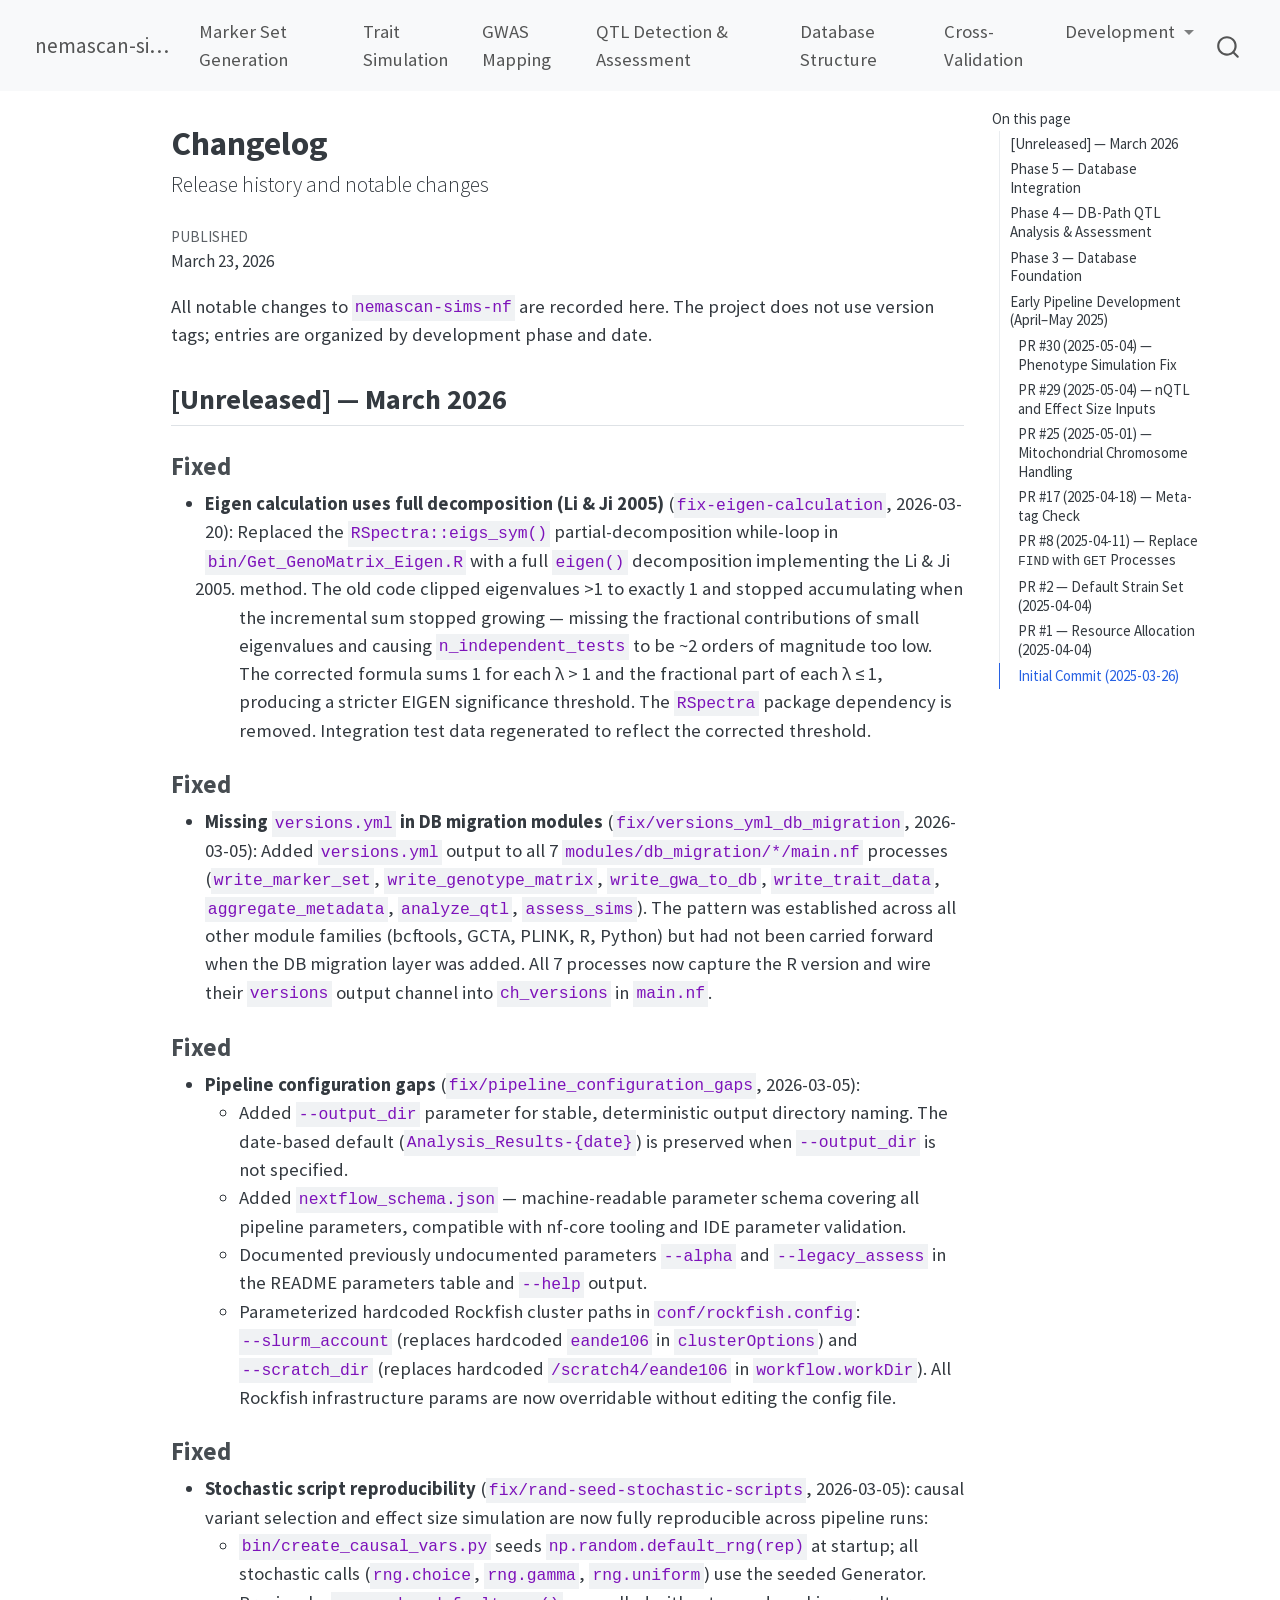
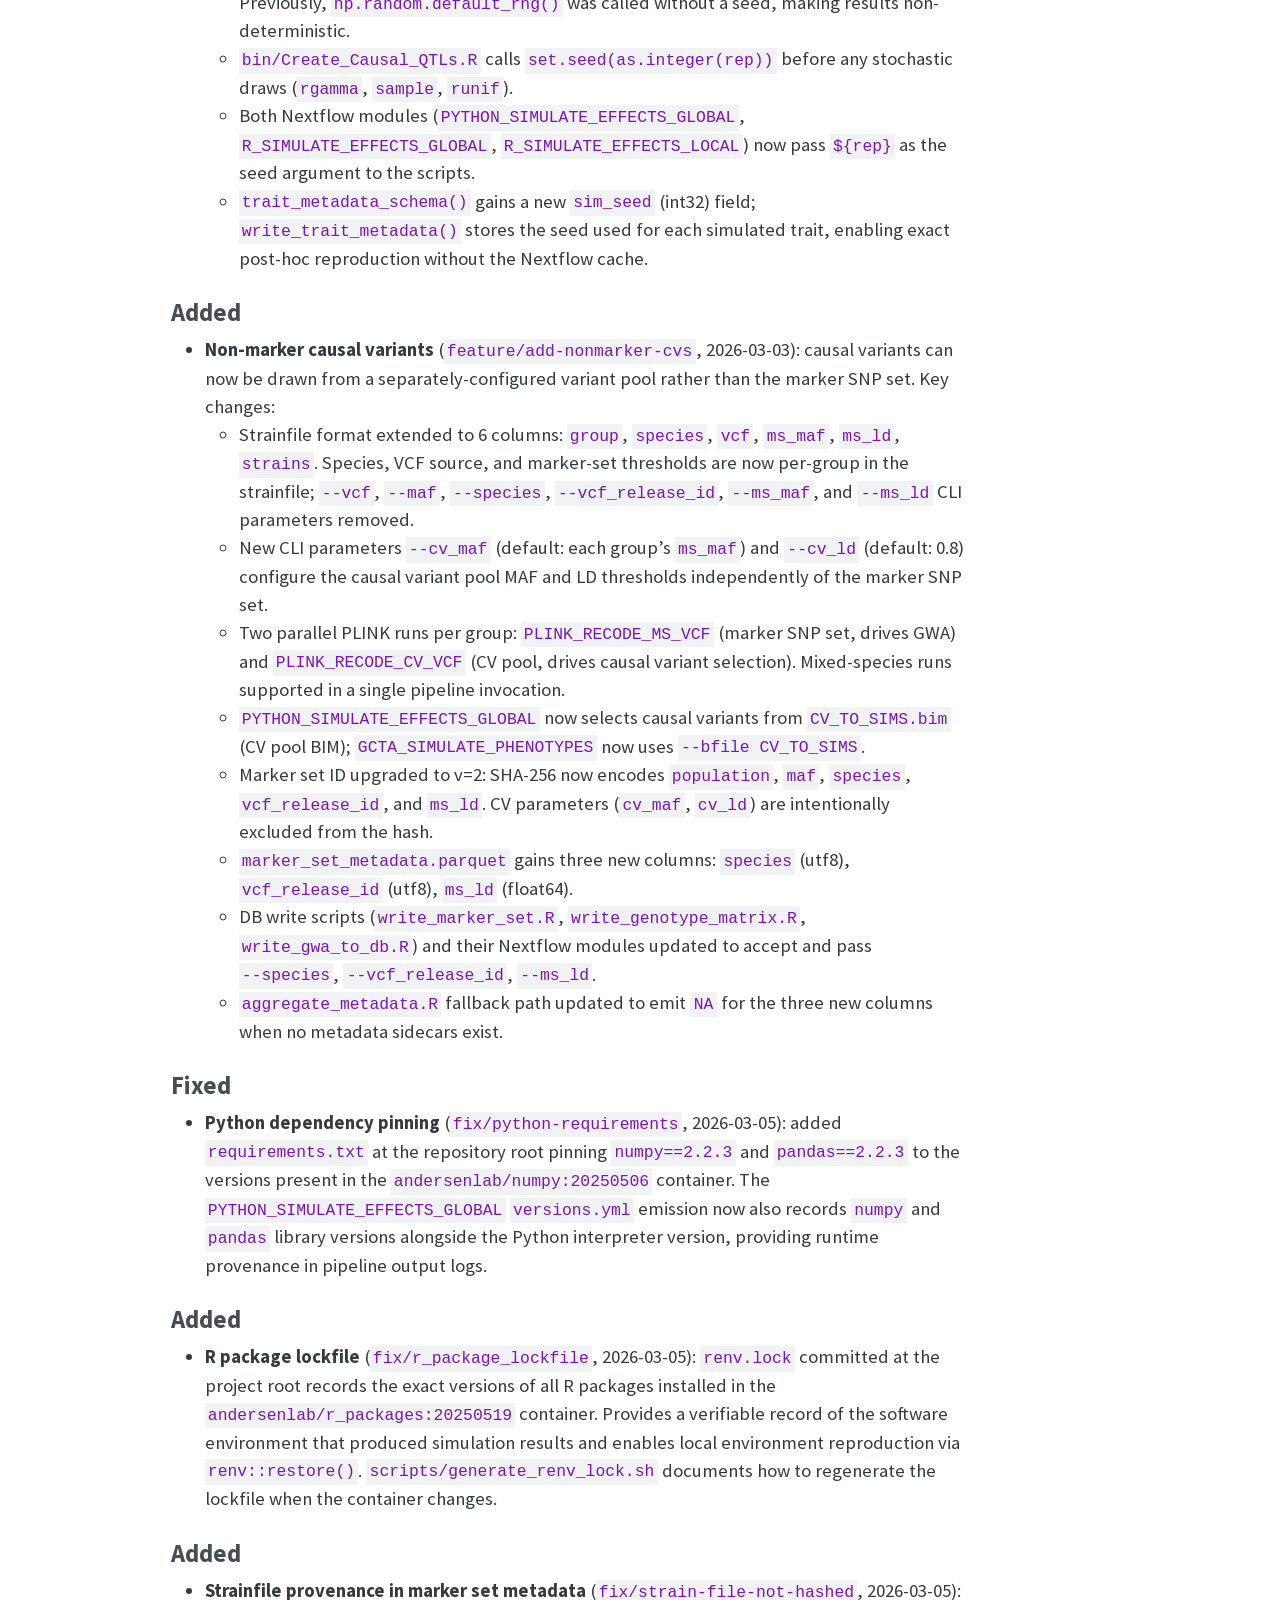
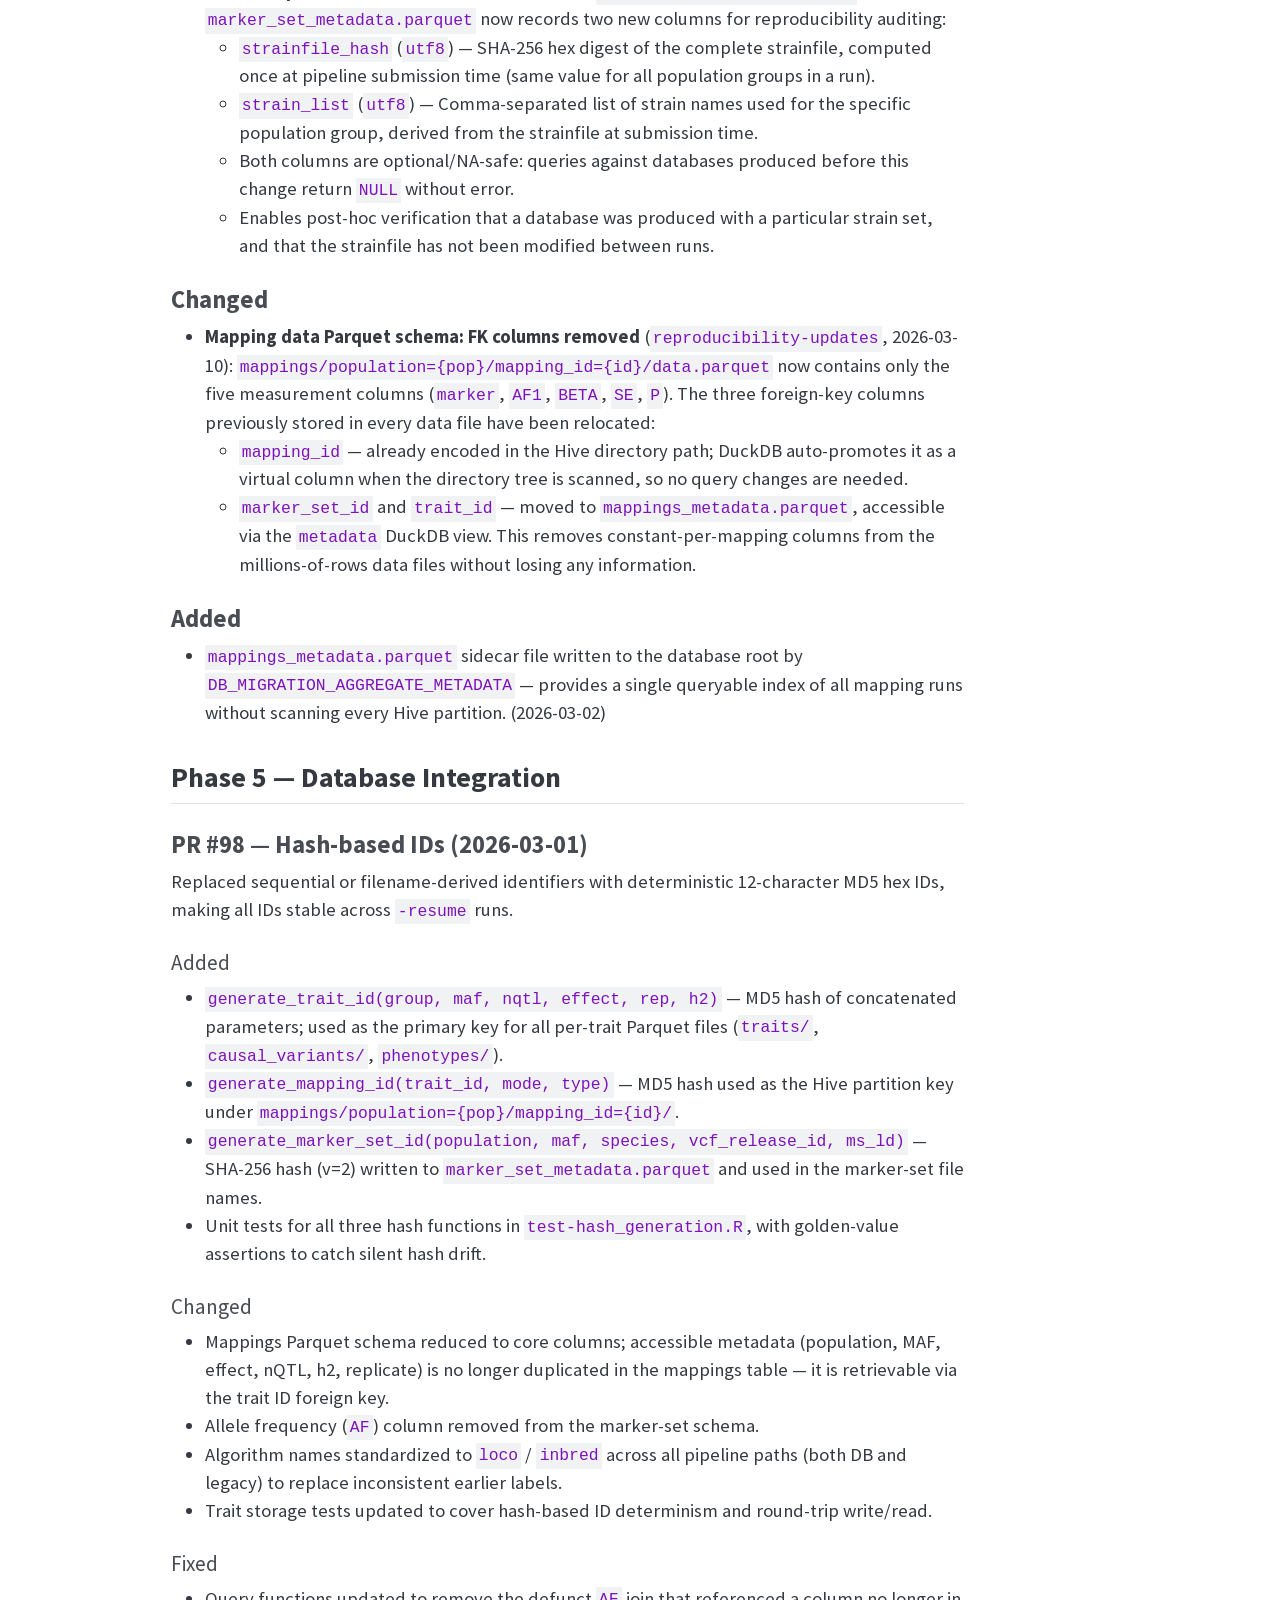
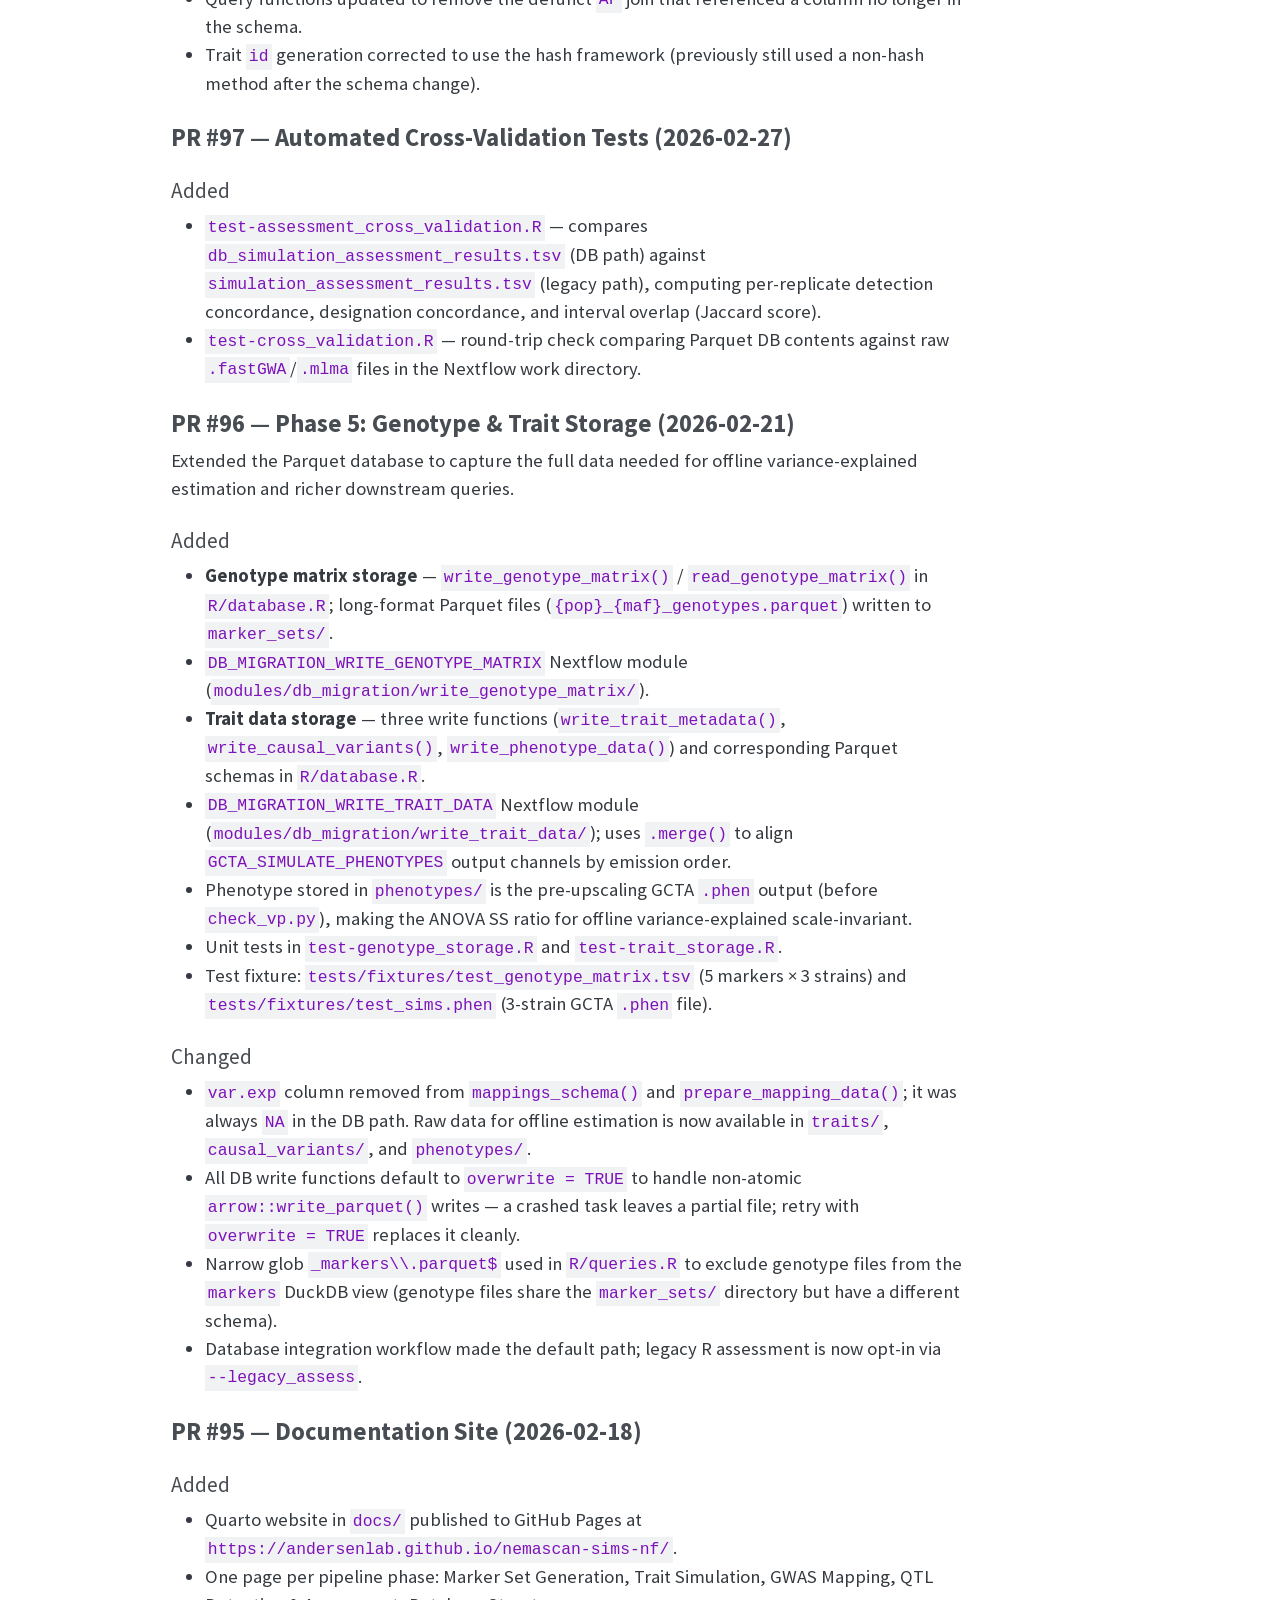
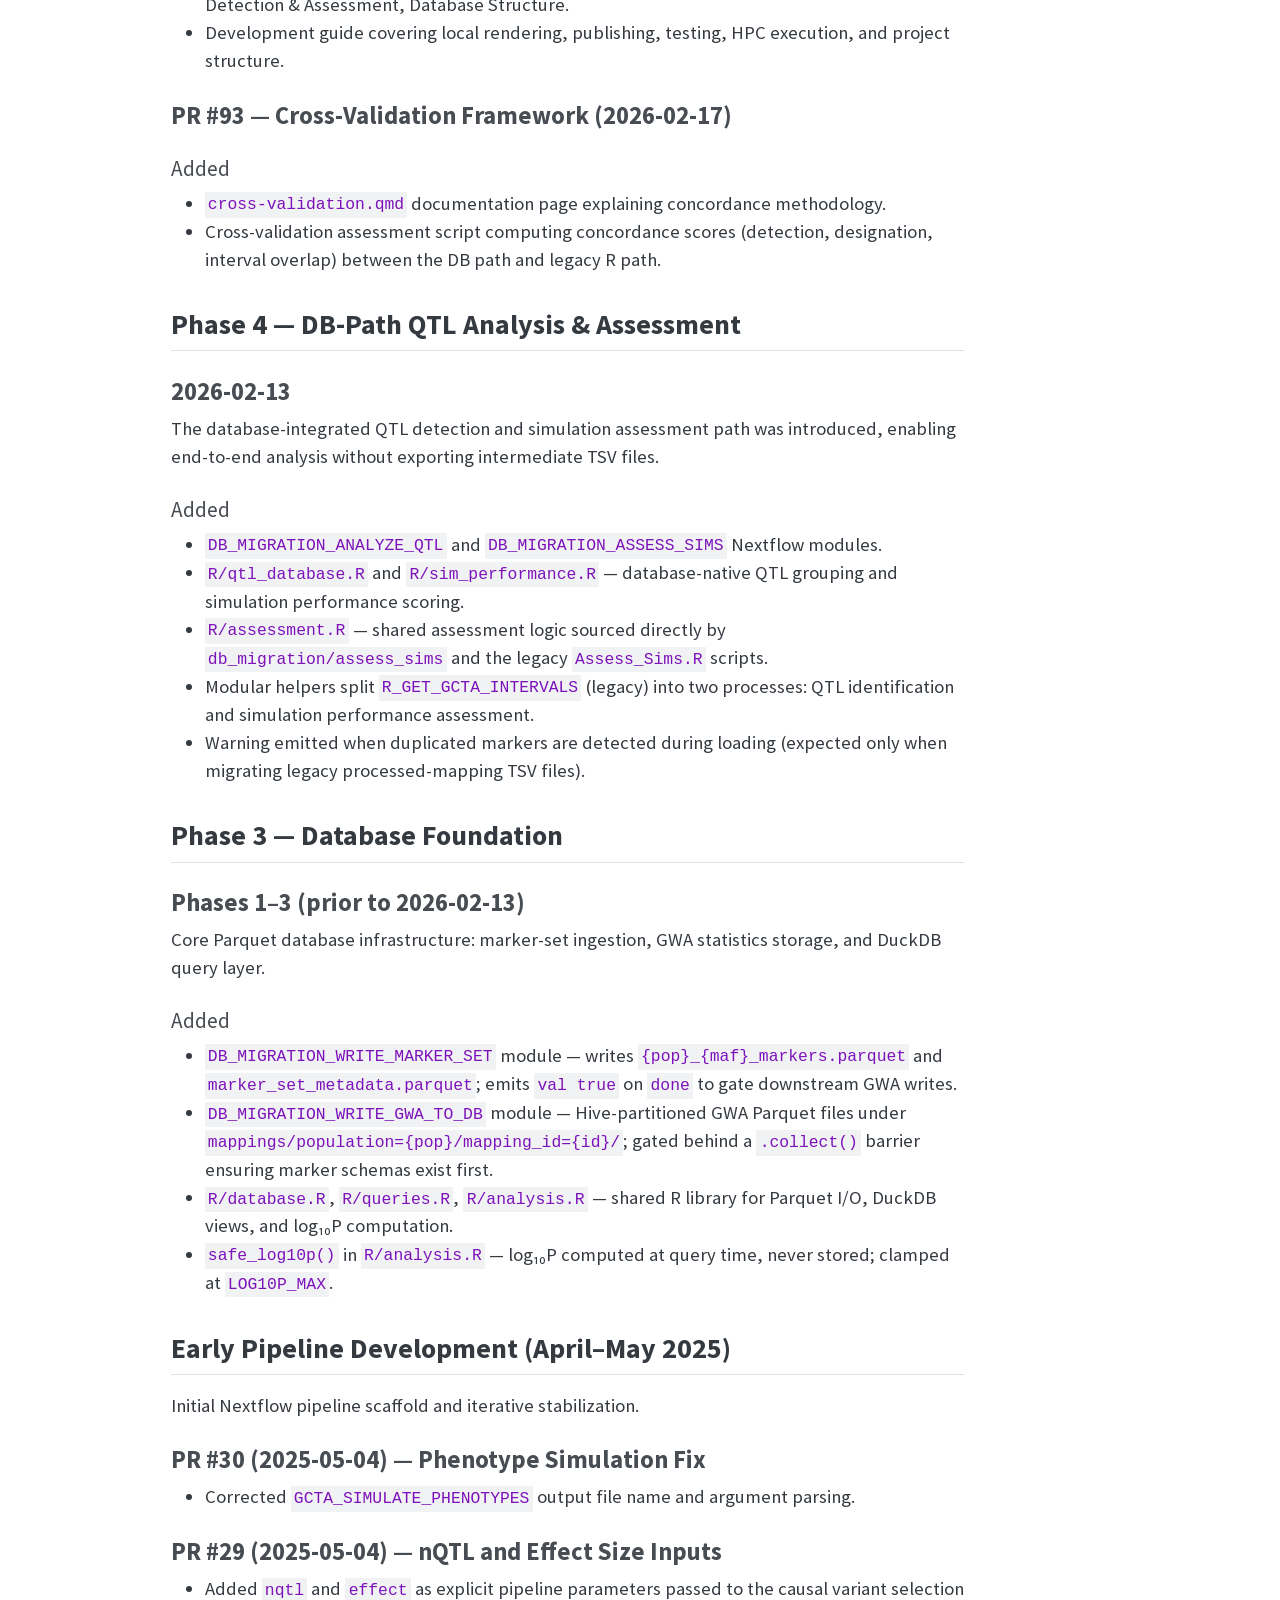
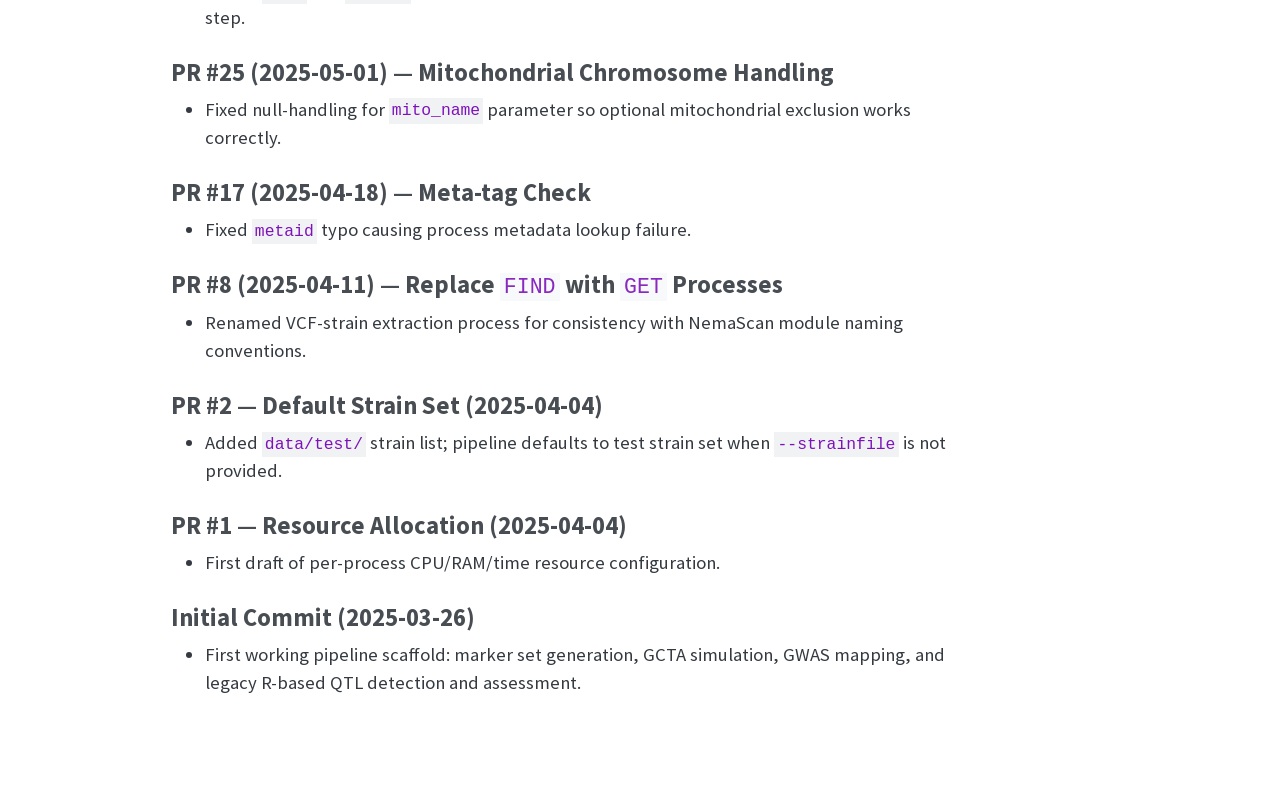
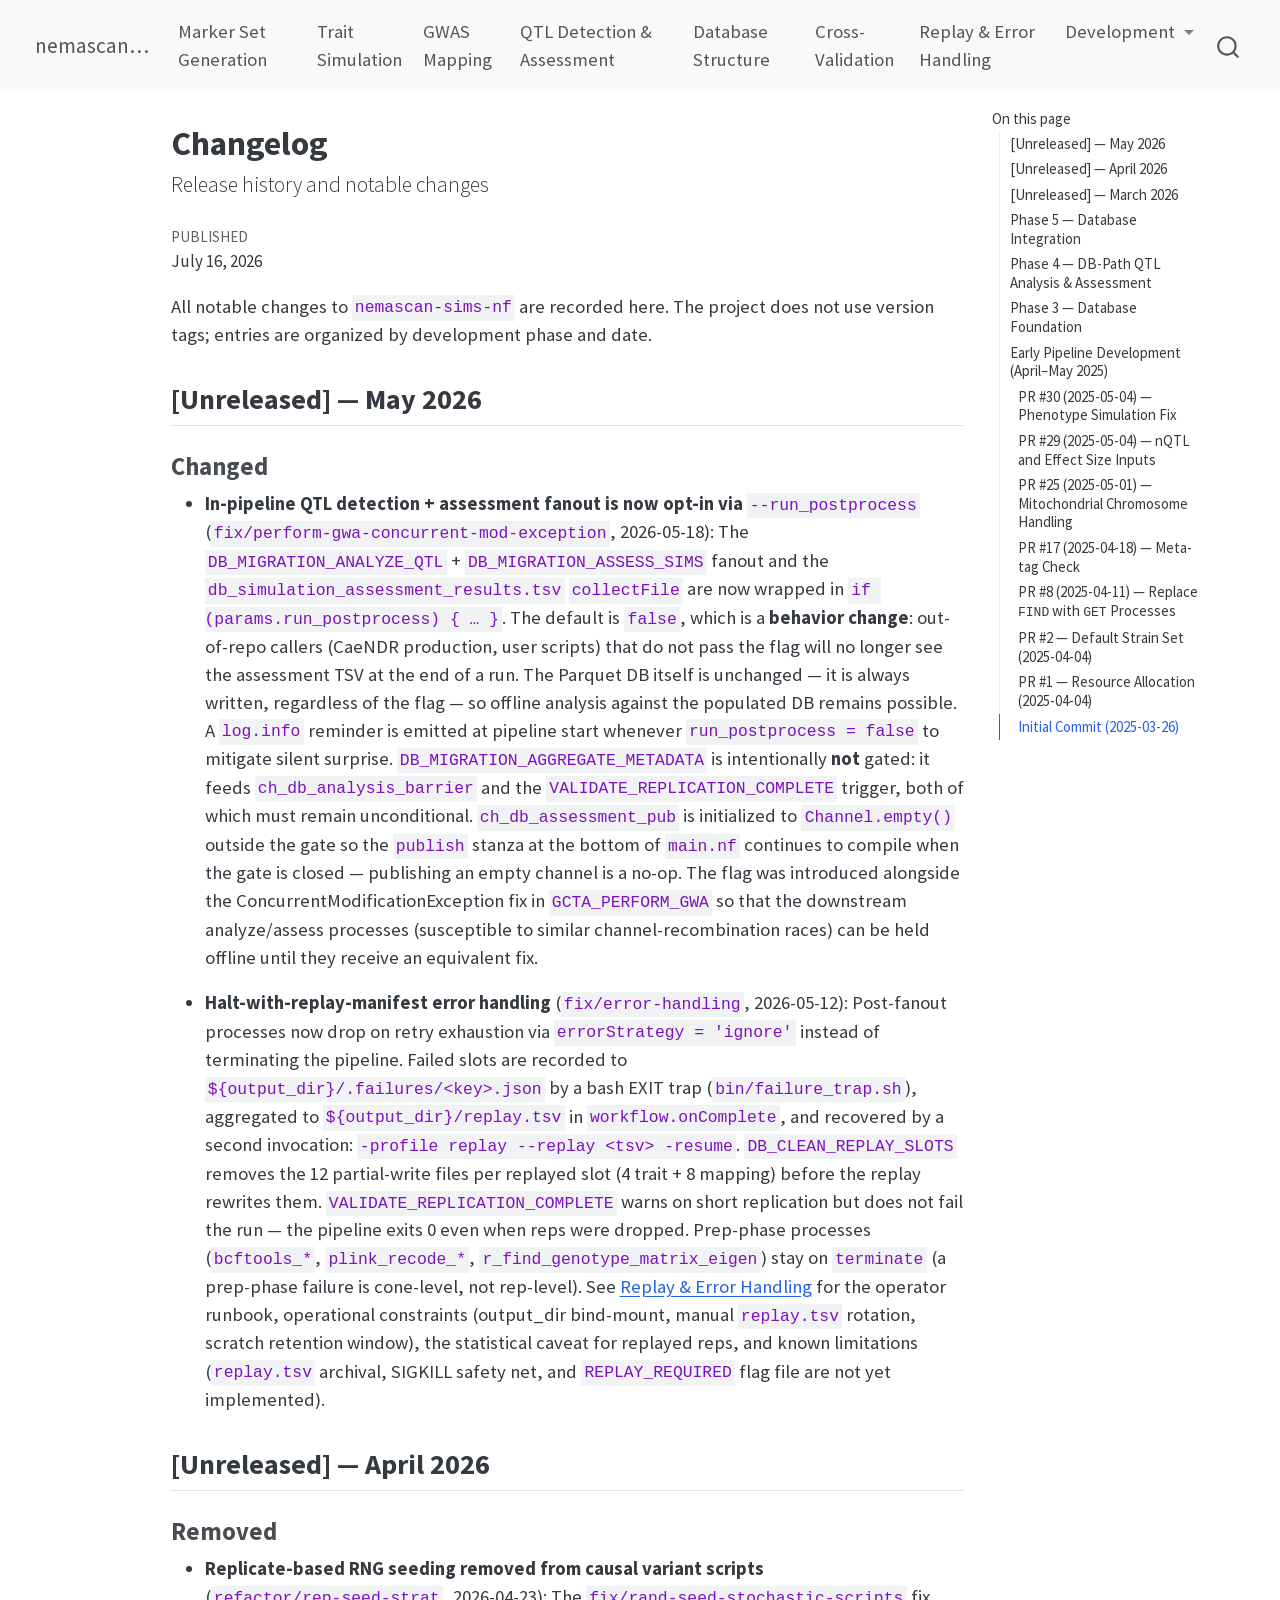
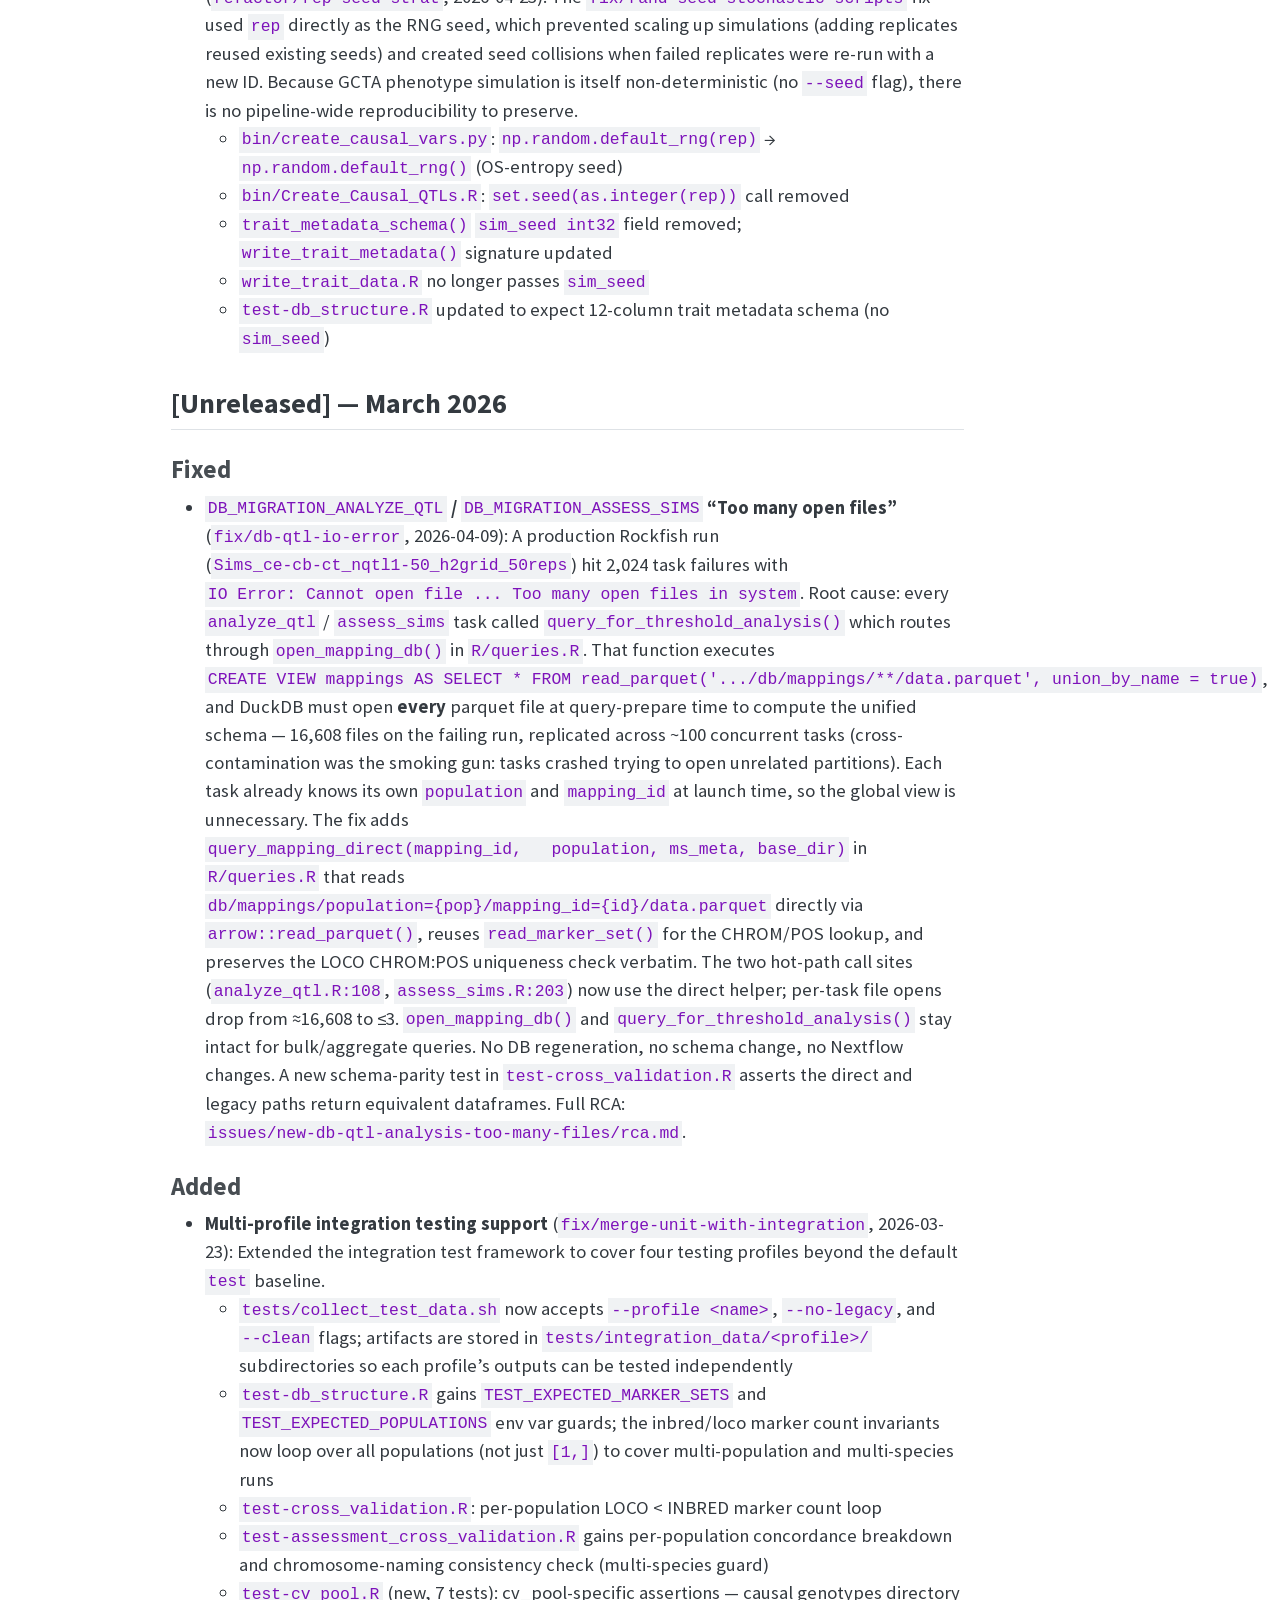
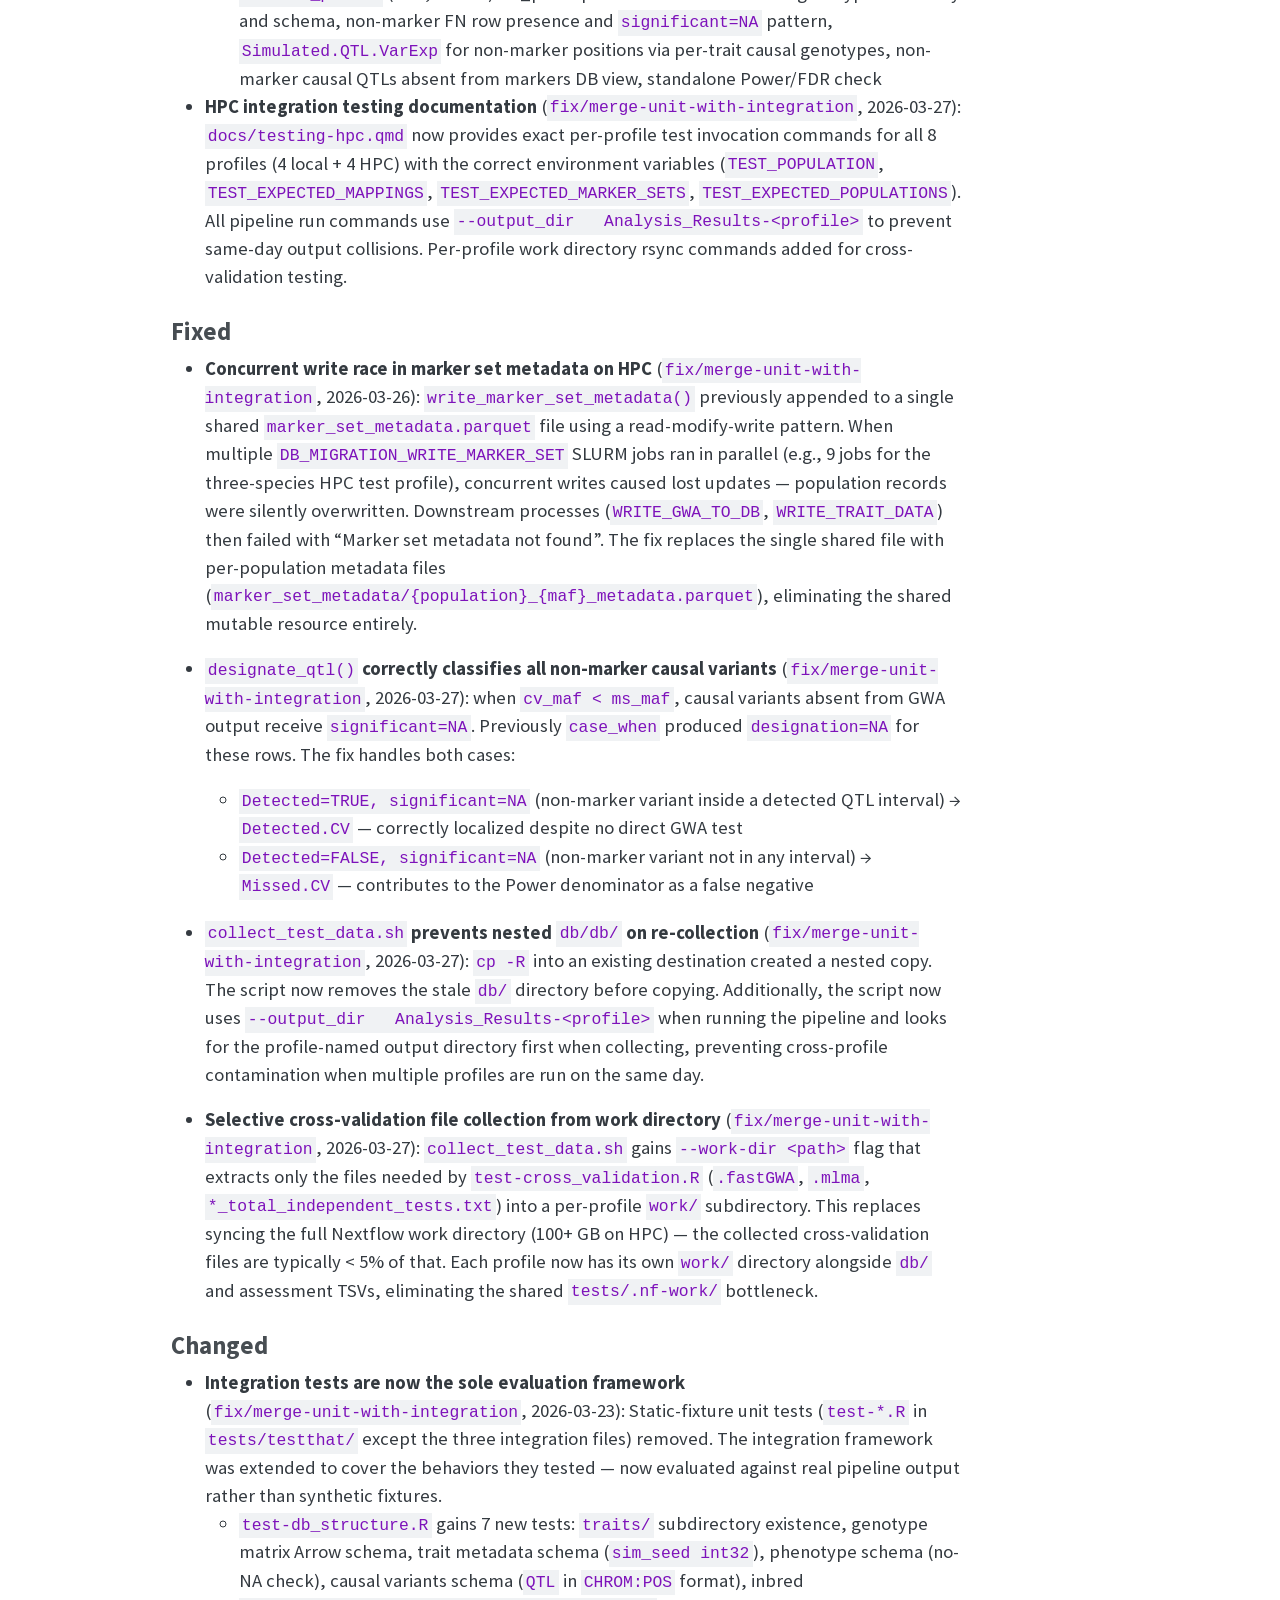
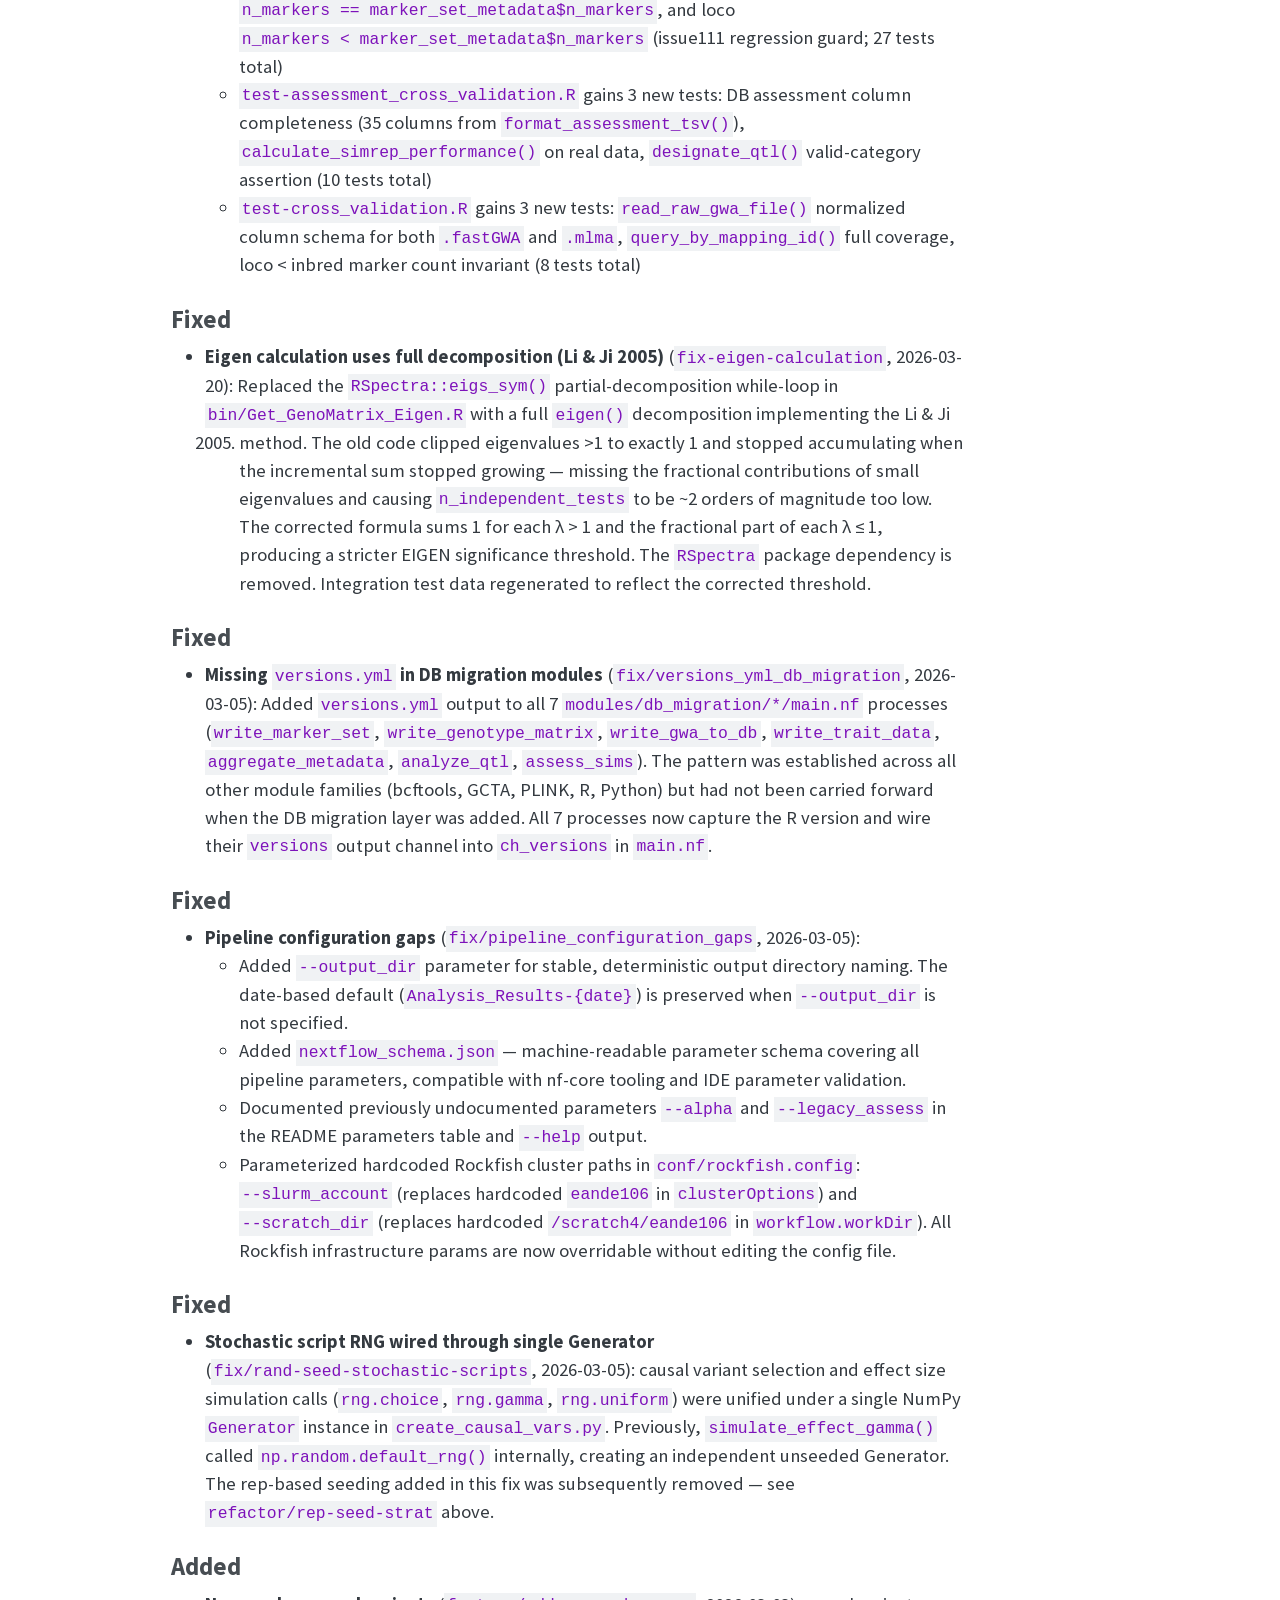
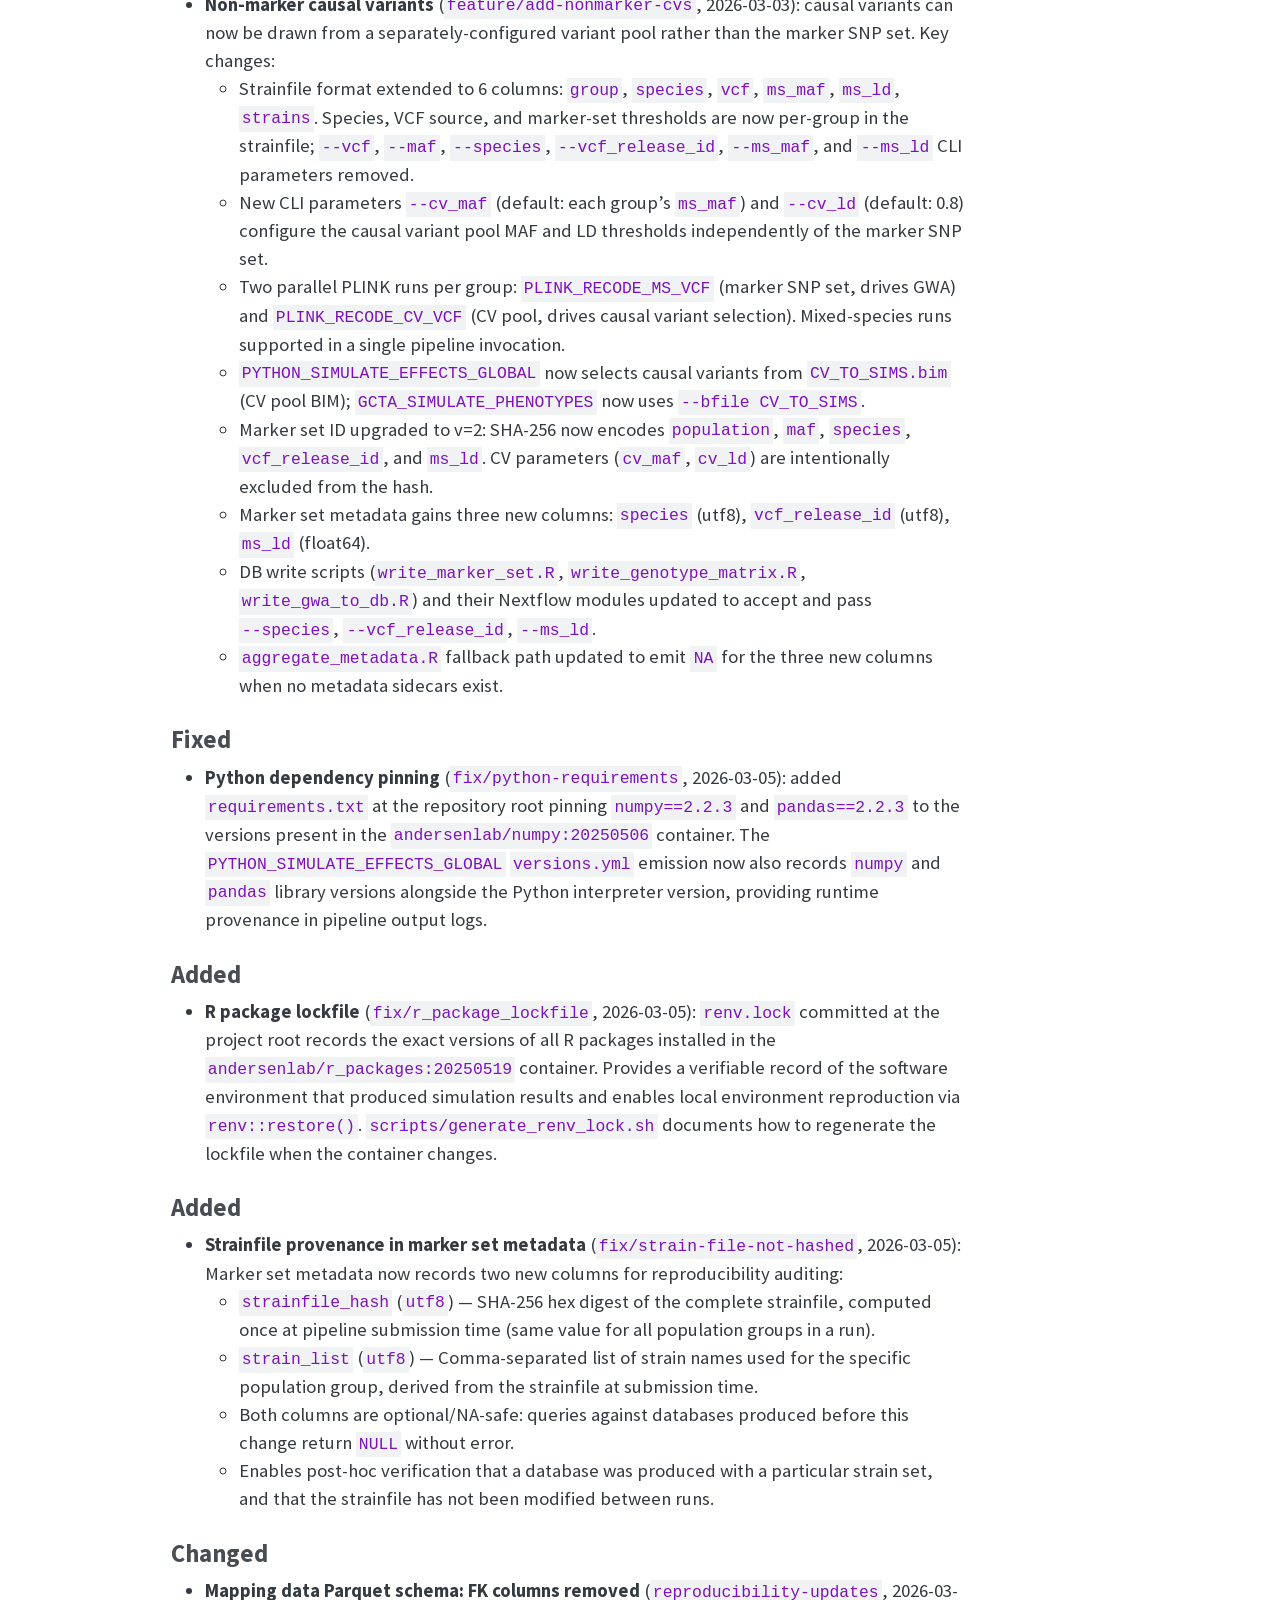
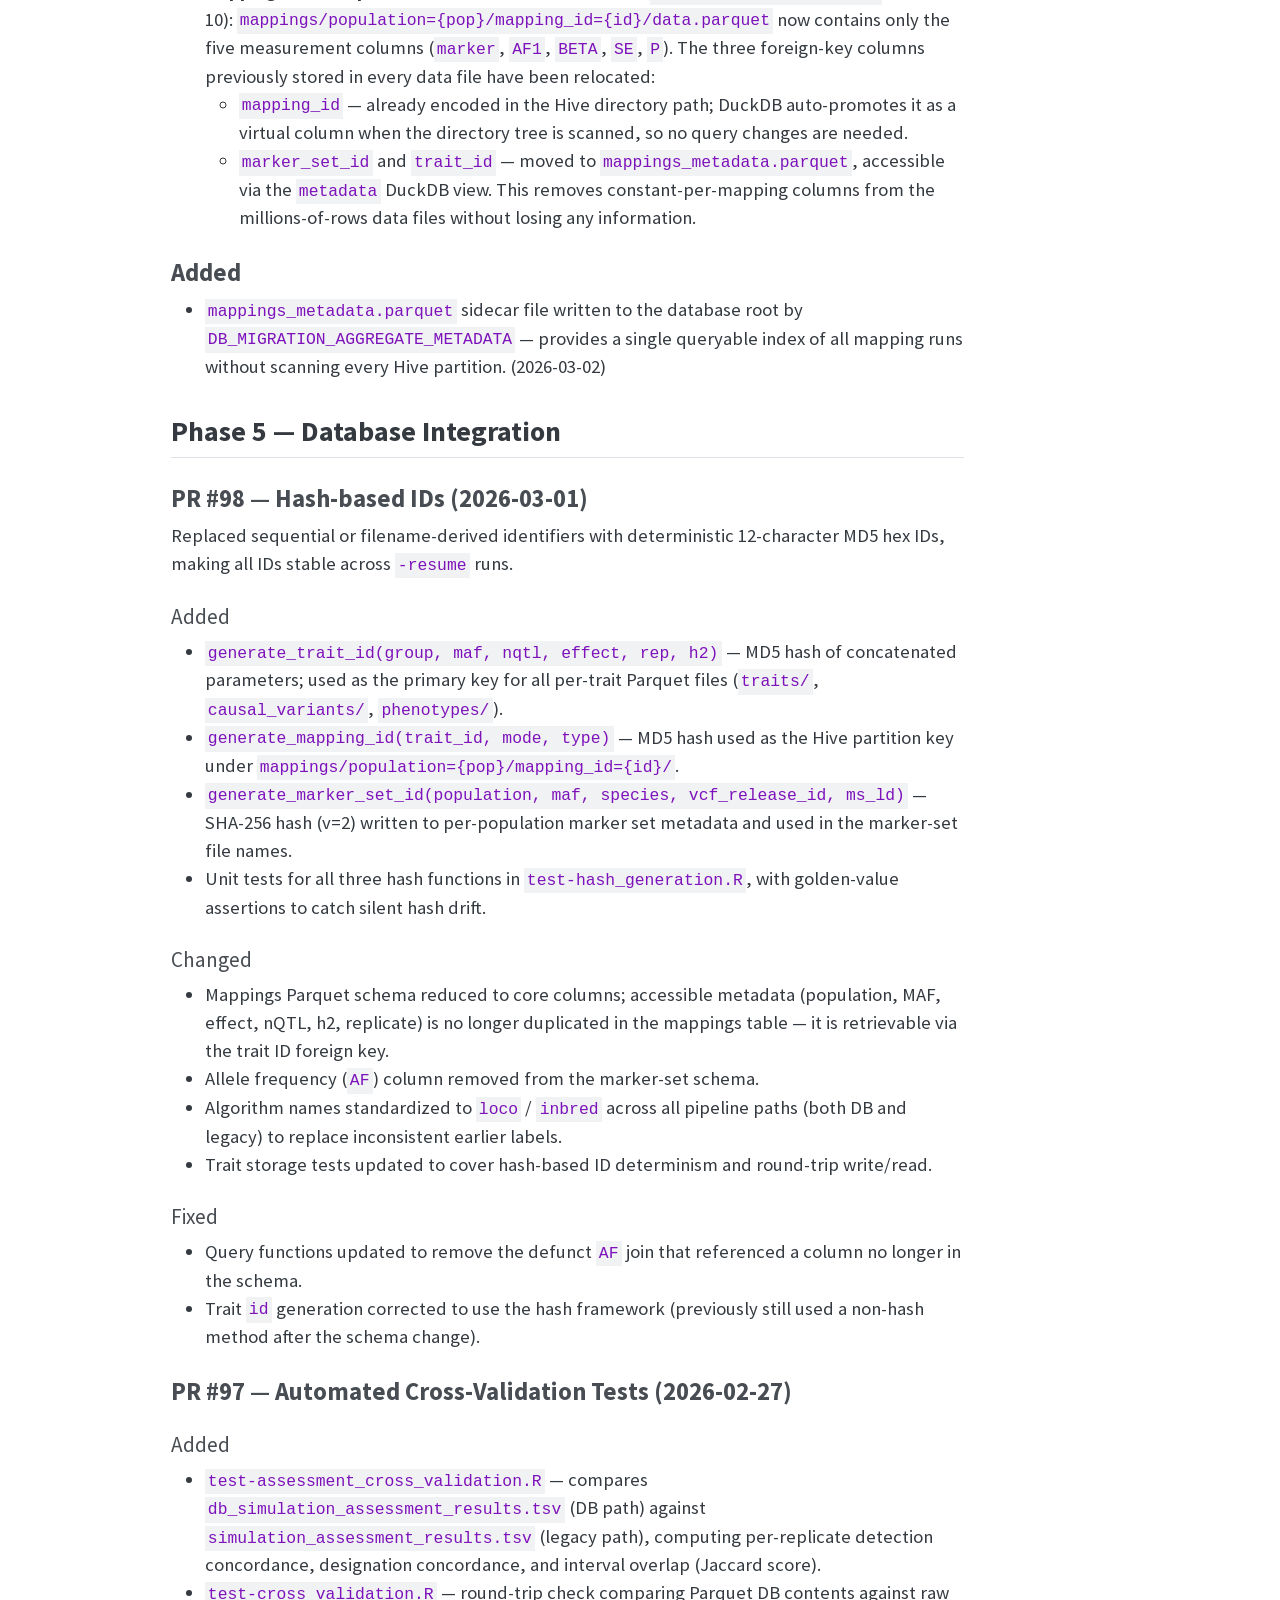
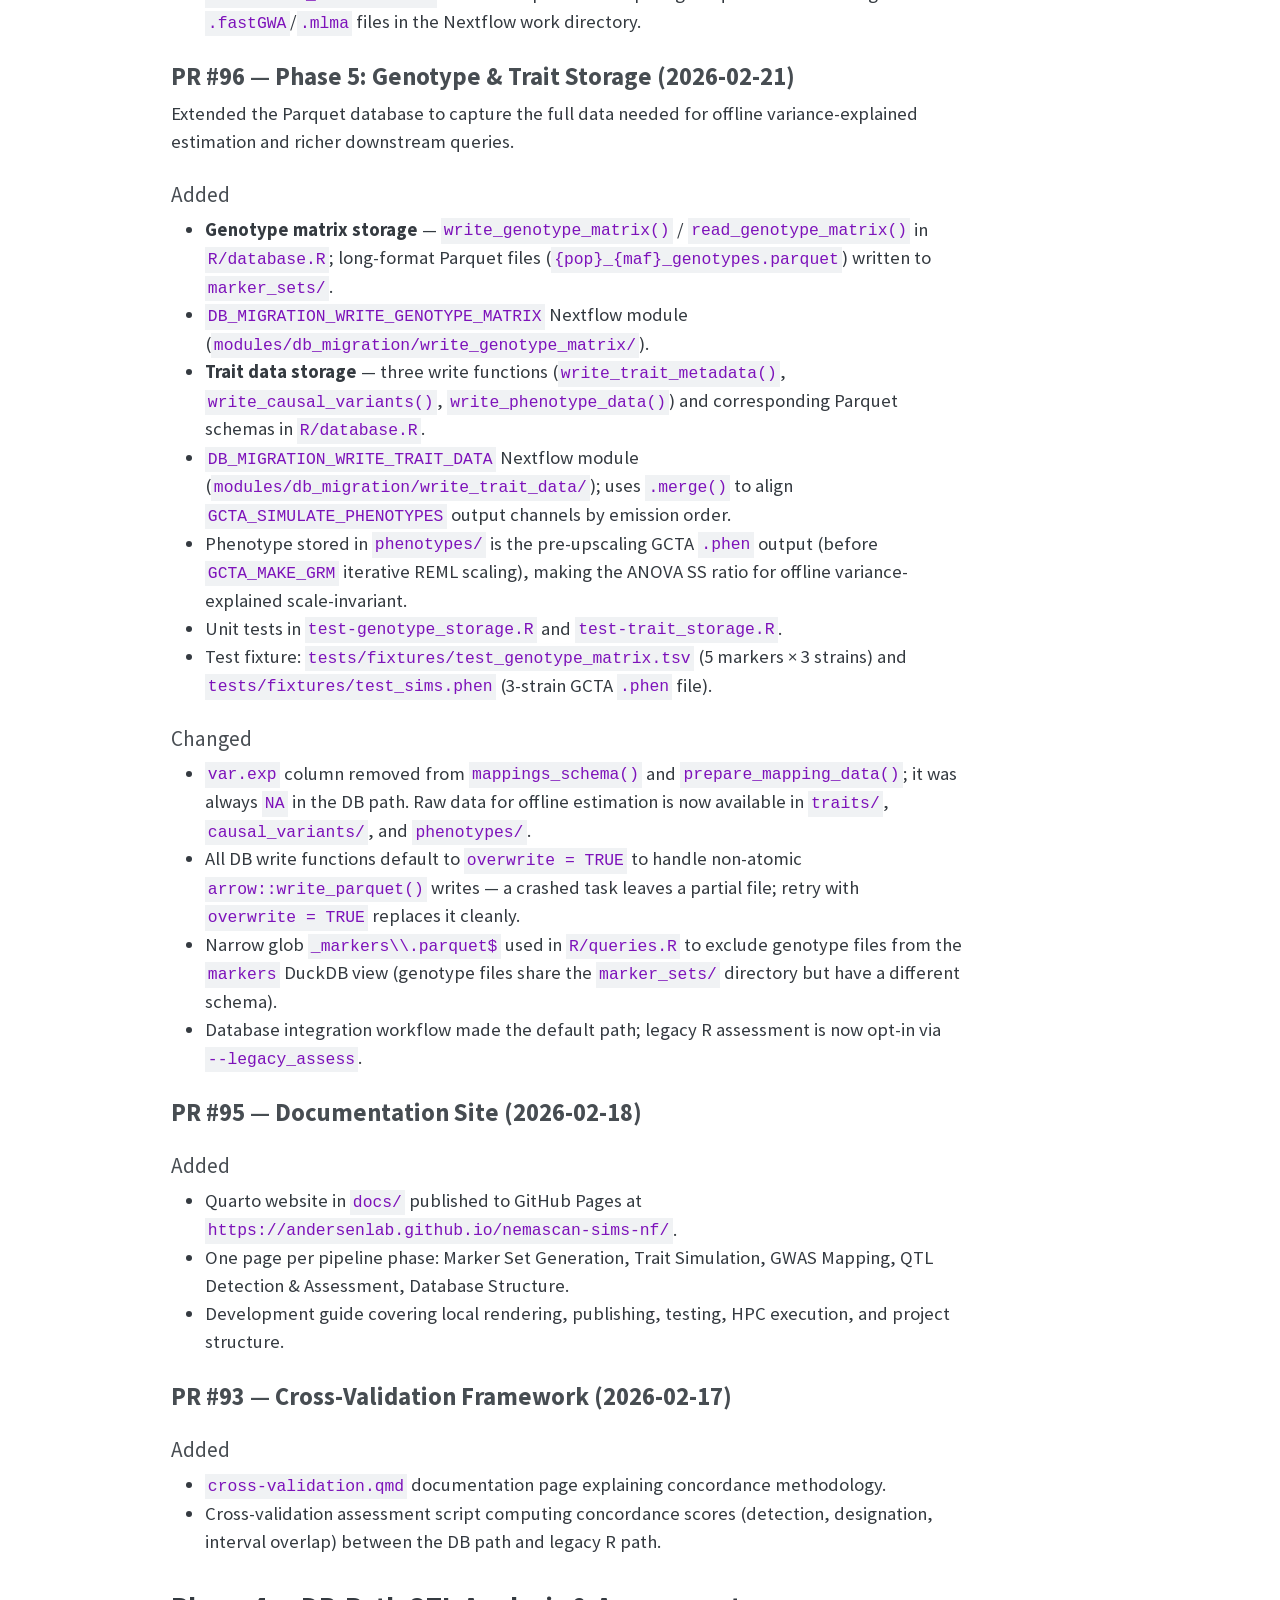
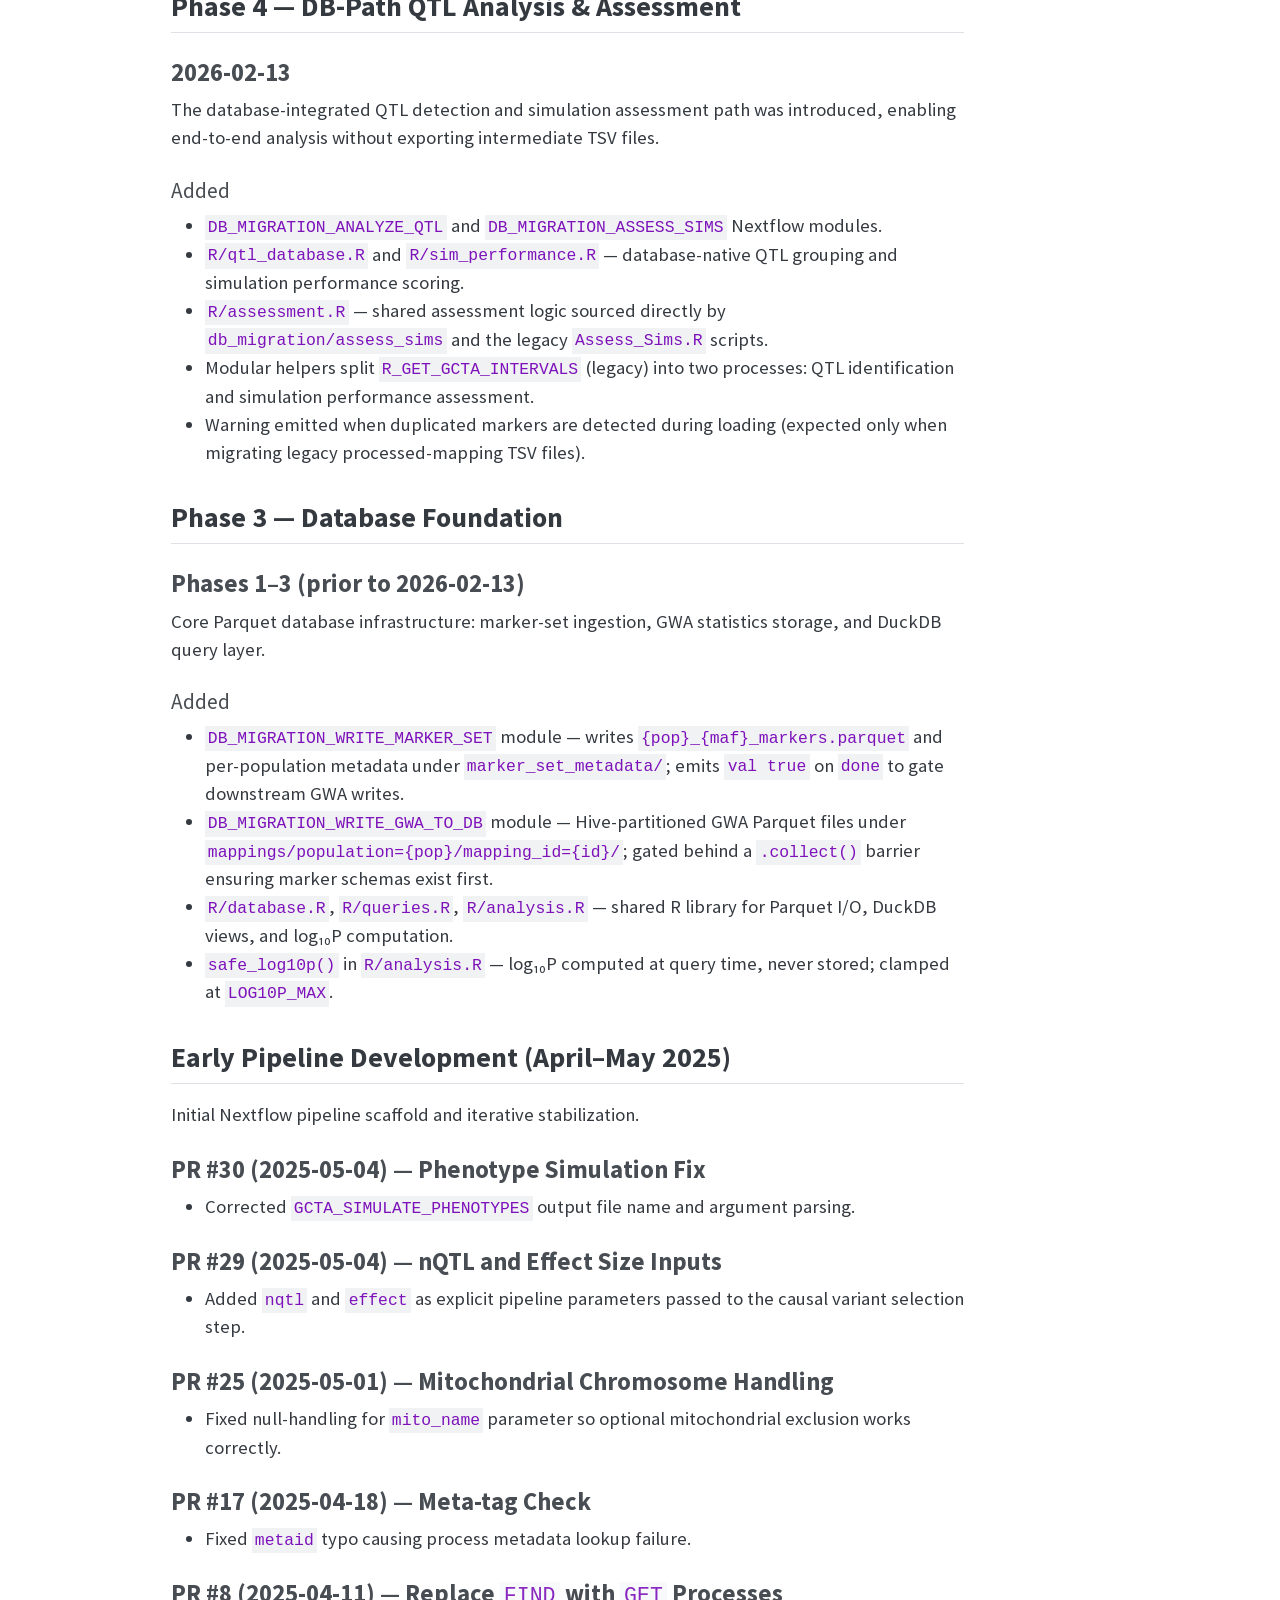
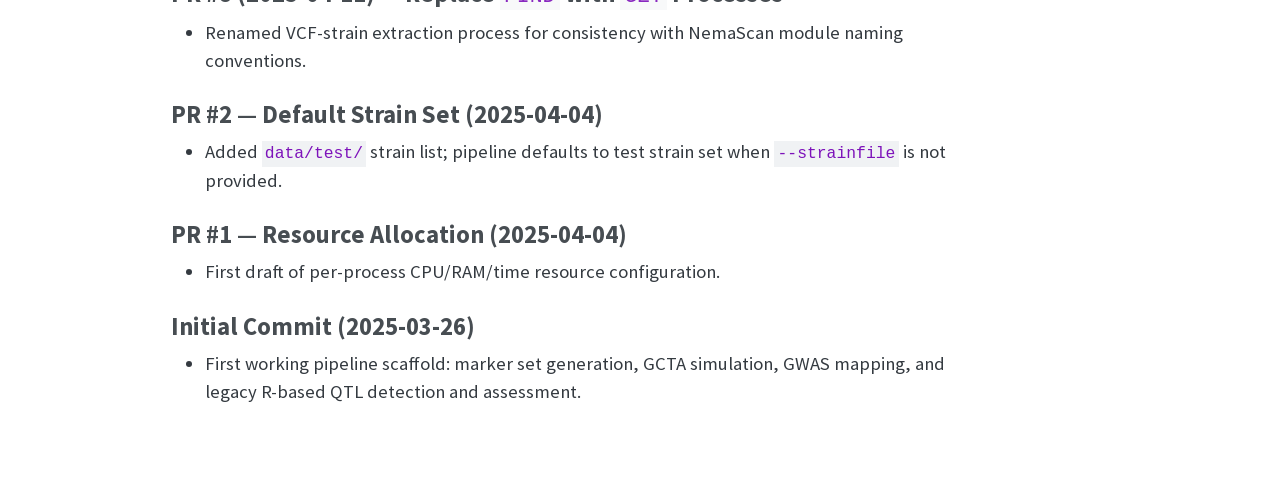
